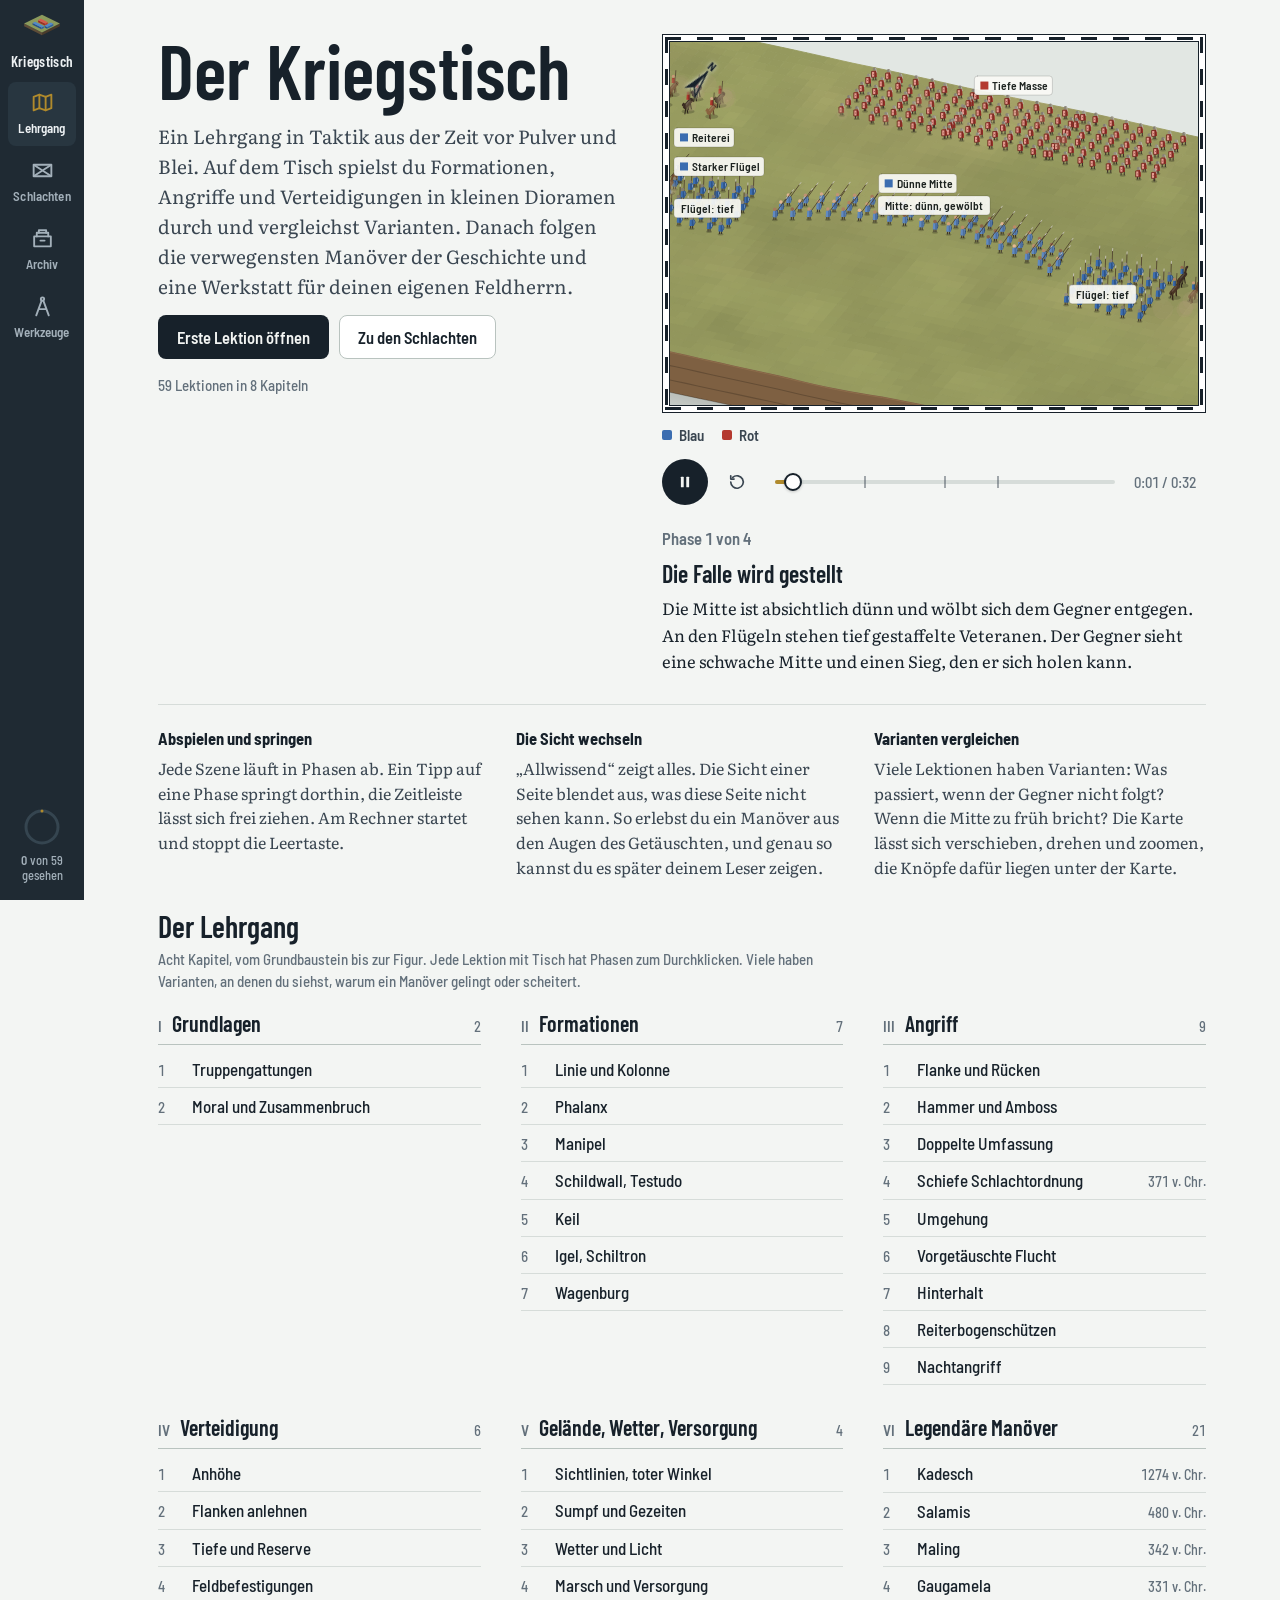
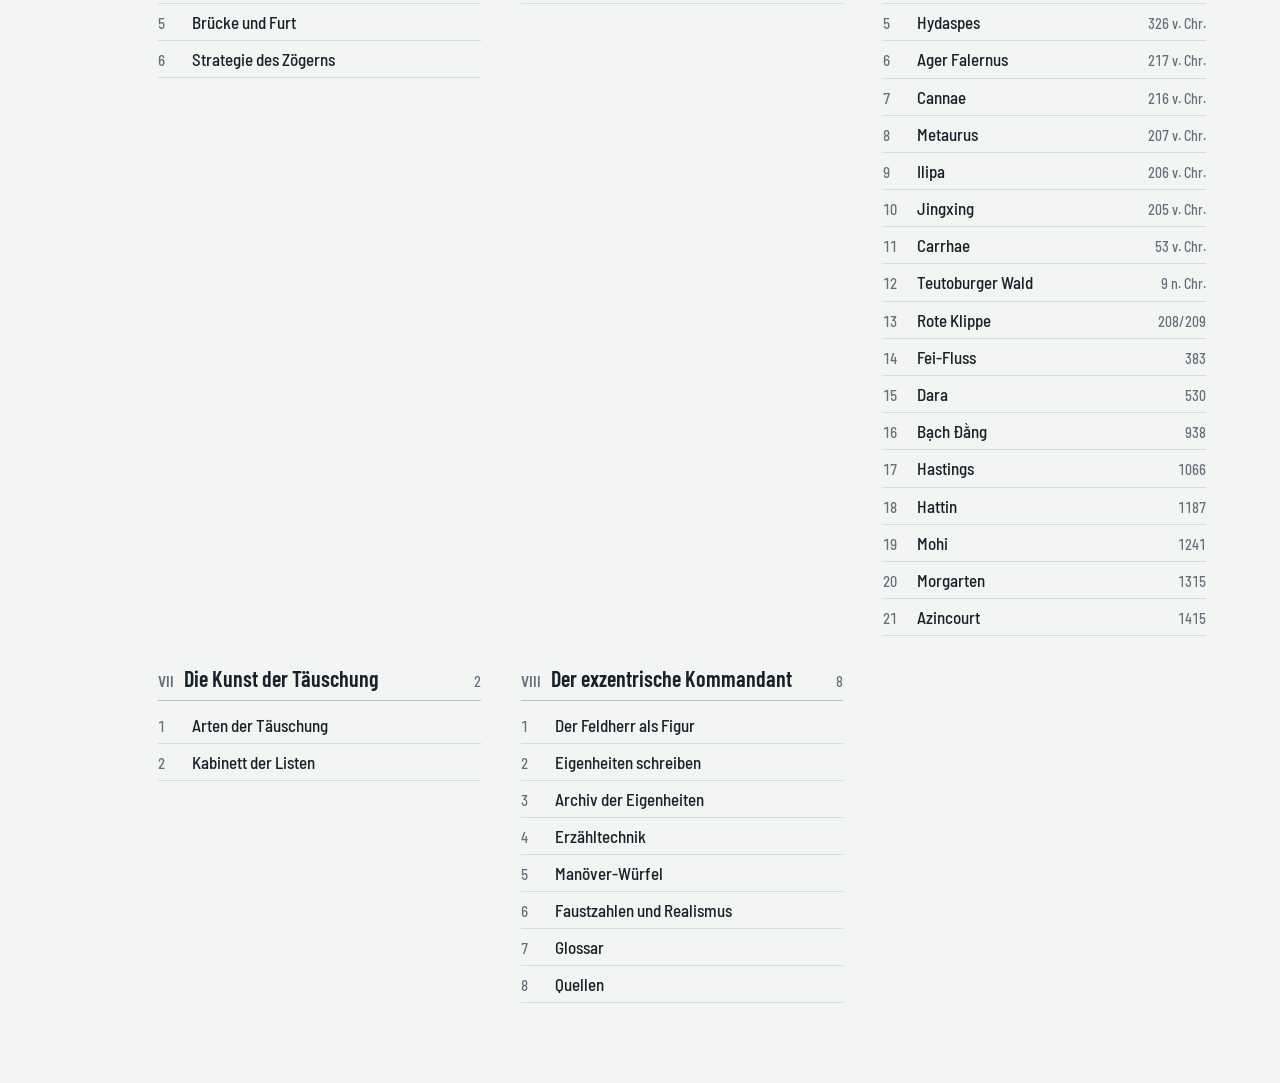
==== index.html @ af28edec "Web-App Der Kriegstisch hinzufügen Offline-fähige Web-App mit Manifest, Service Worker, lokalen Schr" ====
<!doctype html>
<html lang="de" data-shell="app">
<head>
<meta charset="utf-8">
<meta name="viewport" content="width=device-width, initial-scale=1, viewport-fit=cover">
<title>Der Kriegstisch</title>
<meta name="theme-color" content="#1F2A33">
<meta name="apple-mobile-web-app-capable" content="yes">
<meta name="mobile-web-app-capable" content="yes">
<meta name="apple-mobile-web-app-status-bar-style" content="black-translucent">
<meta name="apple-mobile-web-app-title" content="Kriegstisch">
<meta name="application-name" content="Kriegstisch">
<meta name="format-detection" content="telephone=no">
<link rel="apple-touch-icon" href="icons/apple-touch-icon.png">
<link rel="apple-touch-icon" sizes="180x180" href="icons/icon-180.png">
<link rel="apple-touch-icon" sizes="167x167" href="icons/icon-167.png">
<link rel="apple-touch-icon" sizes="152x152" href="icons/icon-152.png">
<link rel="apple-touch-icon" sizes="120x120" href="icons/icon-120.png">
<link rel="icon" type="image/png" sizes="32x32" href="icons/icon-32.png">
<link rel="icon" type="image/png" sizes="192x192" href="icons/icon-192.png">
<link rel="manifest" href="manifest.webmanifest">
<link rel="stylesheet" href="fonts/fonts.css">
<meta name="description" content="Interaktiver Taktik-Lehrgang für Autorinnen und Autoren: Formationen, Angriffe, Verteidigung, Gelände und legendäre Manöver vor dem Schießpulver als isometrische Animationen, dazu ein Archiv der Eigenheiten großer Köpfe.">
<style>
/* Der Kriegstisch
   Konzept: ein dunkler Rahmen wie die Einfassung eines Kartentischs, darin eine ruhige, helle Lesefläche.
   Laut ist nur der Tisch selbst: die Karte mit Kartenrahmen und Nordpfeil. Alles andere bleibt leise. */
:root {
  --frame: #1f2a33; --frame-2: #283640; --frame-ink: #eef2f4; --frame-muted: #a3b0ba; --frame-line: #354550;
  --bg: #f3f5f3; --bg-2: #eaeeeb; --raise: #ffffff; --sunk: #e4e9e6;
  --ink: #17212a; --ink-2: #3a4651; --muted: #63707b; --line: #d6dcd9; --line-2: #b9c3bf;
  --accent: #86661c; --accent-fill: #b08a2c; --focus: #2f6fb3;
  --blue: #2f62a8; --red: #b23a31; --gold: #a07c1c; --green: #3f7d47;
  --table: #e2e7e3; --table-2: #d3dad5; --pill: rgba(255, 255, 255, 0.95); --pill-line: rgba(23, 33, 42, 0.2); --is-dark: 0;
  --shadow: 0 1px 2px rgba(23, 33, 42, 0.06), 0 10px 28px rgba(23, 33, 42, 0.1);
  --f-head: "Barlow Condensed", "Arial Narrow", "Roboto Condensed", sans-serif;
  --f-text: "Literata", "Iowan Old Style", "Palatino", Georgia, serif;
  --f-ui: "Barlow Semi Condensed", "Arial Narrow", system-ui, sans-serif;
  --rail: 84px; --index: 300px; --bar: 52px; --tab: 58px; --gutter: 20px; --r-s: 5px; --r-m: 8px;
  color-scheme: light;
}
@media (prefers-color-scheme: dark) { :root:not([data-theme="light"]) {
  --frame: #0f161b; --frame-2: #1a242c; --frame-ink: #e6ebee; --frame-muted: #8d9aa5; --frame-line: #26333c;
  --bg: #151d23; --bg-2: #121a1f; --raise: #1c262d; --sunk: #10171c;
  --ink: #e4e9ec; --ink-2: #c1cad0; --muted: #8f9ba5; --line: #2a353e; --line-2: #3b4852;
  --accent: #d6b562; --accent-fill: #c9a54e; --focus: #86b6ec;
  --blue: #74a2e0; --red: #e4716a; --gold: #d8b450; --green: #7cba7c;
  --table: #0f151a; --table-2: #161e24; --pill: rgba(22, 30, 36, 0.94); --pill-line: rgba(228, 233, 236, 0.2); --is-dark: 1;
  --shadow: 0 1px 2px rgba(0, 0, 0, 0.4), 0 12px 30px rgba(0, 0, 0, 0.4); color-scheme: dark;
} }
:root[data-theme="dark"] {
  --frame: #0f161b; --frame-2: #1a242c; --frame-ink: #e6ebee; --frame-muted: #8d9aa5; --frame-line: #26333c;
  --bg: #151d23; --bg-2: #121a1f; --raise: #1c262d; --sunk: #10171c;
  --ink: #e4e9ec; --ink-2: #c1cad0; --muted: #8f9ba5; --line: #2a353e; --line-2: #3b4852;
  --accent: #d6b562; --accent-fill: #c9a54e; --focus: #86b6ec;
  --blue: #74a2e0; --red: #e4716a; --gold: #d8b450; --green: #7cba7c;
  --table: #0f151a; --table-2: #161e24; --pill: rgba(22, 30, 36, 0.94); --pill-line: rgba(228, 233, 236, 0.2); --is-dark: 1;
  --shadow: 0 1px 2px rgba(0, 0, 0, 0.4), 0 12px 30px rgba(0, 0, 0, 0.4); color-scheme: dark;
}

/* ---------- Grundlagen ---------- */
*, *::before, *::after { box-sizing: border-box; }
[hidden] { display: none !important; }
:root { padding-top: env(safe-area-inset-top, 0px); padding-bottom: env(safe-area-inset-bottom, 0px); -webkit-text-size-adjust: 100%; text-size-adjust: 100%; }
html, body { background: var(--bg); color: var(--ink); }
body { margin: 0; font-family: var(--f-text); font-size: 17px; line-height: 1.6; font-optical-sizing: auto; -webkit-font-smoothing: antialiased; text-rendering: optimizeLegibility; -webkit-tap-highlight-color: transparent; }
body::before { content: ""; position: fixed; inset: 0 0 auto; height: env(safe-area-inset-top, 0px); z-index: 60; background: var(--frame); }
h1, h2, h3, h4 { margin: 0; text-wrap: balance; font-weight: 600; }
p, ul, ol, dl, dd, figure { margin: 0; }
a { color: inherit; text-decoration-line: underline; text-decoration-thickness: 1px; text-decoration-color: color-mix(in srgb, currentColor 45%, transparent); text-underline-offset: 3px; }
a:hover { text-decoration-color: currentColor; }
button, input, select { font: inherit; color: inherit; }
button { cursor: pointer; touch-action: manipulation; }
.rail, .bar, button, .seg, .phases, .viewbar, .transport { -webkit-user-select: none; user-select: none; -webkit-touch-callout: none; }
:focus-visible { outline: 2px solid var(--focus); outline-offset: 2px; }
svg { display: block; }
i { font-style: italic; }
b, strong { font-weight: 600; }
.ui { font-family: var(--f-ui); }
.tnum { font-variant-numeric: tabular-nums; }
.sr { position: absolute; width: 1px; height: 1px; overflow: hidden; clip: rect(0 0 0 0); white-space: nowrap; }
kbd { font-family: var(--f-ui); font-size: 13px; font-weight: 600; border: 1px solid var(--line-2); border-bottom-width: 2px; border-radius: 4px; padding: 0 5px; background: var(--raise); color: var(--ink-2); }

/* ---------- Rahmen: Leiste oben (Telefon), Navigation, Register ---------- */
.app { display: grid; grid-template-columns: minmax(0, 1fr); min-height: calc(100dvh - env(safe-area-inset-top, 0px) - env(safe-area-inset-bottom, 0px)); }
.bar { position: sticky; top: env(safe-area-inset-top, 0px); z-index: 40; height: var(--bar); display: flex; align-items: center; gap: 8px; background: var(--frame); color: var(--frame-ink); padding-left: max(8px, env(safe-area-inset-left, 0px)); padding-right: max(12px, env(safe-area-inset-right, 0px)); }
.bar .back { display: inline-flex; align-items: center; gap: 2px; height: 40px; padding: 0 10px 0 4px; border: 0; border-radius: var(--r-m); background: transparent; color: var(--frame-ink); font-family: var(--f-ui); font-size: 16px; font-weight: 600; text-decoration: none; white-space: nowrap; }
.bar .back svg { width: 22px; height: 22px; }
.bar .back:hover { background: var(--frame-2); }
.bar .mark { display: inline-flex; align-items: center; gap: 9px; padding-left: 6px; text-decoration: none; color: var(--frame-ink); }
.bar .mark svg { width: 26px; height: 26px; }
.bar .mark b { font-family: var(--f-head); font-size: 21px; font-weight: 600; letter-spacing: 0.01em; }
.bar .title { flex: 1; min-width: 0; font-family: var(--f-ui); font-size: 16px; font-weight: 600; color: var(--frame-muted); text-align: right; white-space: nowrap; overflow: hidden; text-overflow: ellipsis; }

.rail { position: fixed; z-index: 45; left: 0; right: 0; bottom: 0; display: grid; grid-template-columns: repeat(4, minmax(0, 1fr)); background: var(--frame); color: var(--frame-muted); padding-bottom: env(safe-area-inset-bottom, 0px); padding-left: env(safe-area-inset-left, 0px); padding-right: env(safe-area-inset-right, 0px); border-top: 1px solid var(--frame-line); }
.rail .mark, .rail .prog { display: none; }
.rail nav { display: contents; }
.rail a { display: grid; justify-items: center; align-content: center; gap: 3px; height: var(--tab); color: var(--frame-muted); text-decoration: none; font-family: var(--f-ui); font-size: 12.5px; font-weight: 600; letter-spacing: 0.01em; }
.rail a svg { width: 25px; height: 25px; }
.rail a[aria-current="page"] { color: var(--frame-ink); }
.rail a[aria-current="page"] svg { color: var(--accent-fill); }
.rail a:hover { color: var(--frame-ink); }

.index { display: none; }
.main { min-width: 0; container-type: inline-size; container-name: main; padding-bottom: calc(var(--tab) + 40px); }
.page { max-width: 1120px; margin: 0 auto; padding-block: 22px 28px; padding-left: max(var(--gutter), env(safe-area-inset-left, 0px)); padding-right: max(var(--gutter), env(safe-area-inset-right, 0px)); display: grid; grid-template-columns: minmax(0, 1fr); gap: 30px; }
@media (max-width: 420px) { :root { --gutter: 16px; } }

@media (min-width: 768px) {
  .app { grid-template-columns: var(--rail) minmax(0, 1fr); }
  .bar { display: none; }
  .rail { position: sticky; top: env(safe-area-inset-top, 0px); bottom: auto; right: auto; height: calc(100dvh - env(safe-area-inset-top, 0px) - env(safe-area-inset-bottom, 0px)); display: flex; flex-direction: column; align-items: stretch; gap: 4px; padding: 14px 8px 16px max(8px, env(safe-area-inset-left, 0px)); border-top: 0; }
  .rail nav { display: grid; gap: 4px; }
  .rail .mark { display: grid; justify-items: center; gap: 6px; padding: 4px 0 18px; color: var(--frame-ink); text-decoration: none; }
  .rail .mark svg { width: 38px; height: 38px; }
  .rail .mark span { font-family: var(--f-head); font-size: 15px; font-weight: 600; letter-spacing: 0.02em; }
  .rail a { height: 64px; border-radius: var(--r-m); font-size: 13px; }
  .rail a[aria-current="page"] { background: var(--frame-2); }
  .rail .prog { display: grid; justify-items: center; gap: 6px; margin-top: auto; font-family: var(--f-ui); font-size: 12.5px; color: var(--frame-muted); text-align: center; line-height: 1.25; }
  .rail .prog .ring { width: 40px; height: 40px; }
  .main { padding-bottom: 40px; }
  .page { padding-block: 34px 40px; --gutter: 36px; }
}
@media (min-width: 1200px) {
  .app.split { grid-template-columns: var(--rail) var(--index) minmax(0, 1fr); }
  .app.split .index { display: block; position: sticky; top: env(safe-area-inset-top, 0px); height: calc(100dvh - env(safe-area-inset-top, 0px) - env(safe-area-inset-bottom, 0px)); overflow-y: auto; overscroll-behavior: contain; background: var(--bg-2); border-right: 1px solid var(--line); padding: 22px 14px 40px; font-family: var(--f-ui); }
}
.index .ix-title { font-family: var(--f-head); font-size: 22px; font-weight: 600; padding: 0 8px 10px; }
.index .ix-ch { font-size: 14px; font-weight: 600; color: var(--muted); padding: 16px 8px 6px; display: flex; gap: 8px; }
.index .ix-ch:first-of-type { padding-top: 4px; }
.index ol { list-style: none; margin: 0; padding: 0; display: grid; gap: 1px; }
.index a { display: grid; grid-template-columns: 30px minmax(0, 1fr) 12px; align-items: baseline; gap: 4px; padding: 6px 8px; border-radius: var(--r-s); color: var(--ink-2); text-decoration: none; font-size: 16px; line-height: 1.25; }
.index a .n { font-size: 13.5px; color: var(--muted); font-variant-numeric: tabular-nums; }
.index a small { display: block; font-size: 13px; color: var(--muted); margin-top: 1px; }
.index a:hover { background: var(--sunk); }
.index a[aria-current="page"] { background: var(--raise); color: var(--ink); box-shadow: inset 0 0 0 1px var(--line); }
.index a .seen { width: 7px; height: 7px; border-radius: 50%; align-self: center; }
.index a.done .seen { background: var(--accent-fill); }

/* ---------- Schrift ---------- */
.h1 { font-family: var(--f-head); font-weight: 600; font-size: clamp(34px, 5.2cqi, 50px); line-height: 1.04; letter-spacing: 0.002em; }
.h2 { font-family: var(--f-head); font-weight: 600; font-size: clamp(25px, 3.4cqi, 30px); line-height: 1.12; }
.h3 { font-family: var(--f-head); font-weight: 600; font-size: 21px; line-height: 1.2; }
.lead { font-size: 19px; line-height: 1.58; color: var(--ink-2); max-width: 64ch; }
@container main (max-width: 600px) { .lead { font-size: 18px; } .prose, .caption > p { font-size: 16.5px; } .trick p { font-size: 18px; } .trick { padding-left: 16px; } }
.note { font-family: var(--f-ui); font-size: 15px; color: var(--muted); line-height: 1.45; }
.prose { display: grid; gap: 26px; min-width: 0; max-width: 68ch; overflow-wrap: break-word; }
.prose section { display: grid; gap: 12px; }
.prose h2 { font-family: var(--f-head); font-weight: 600; font-size: 26px; line-height: 1.15; }
.prose h3 { font-family: var(--f-head); font-weight: 600; font-size: 20px; line-height: 1.2; }
.prose ul, .prose ol { padding-left: 1.25em; display: grid; gap: 7px; }
.prose li::marker { color: var(--muted); }
.prose blockquote { margin: 0; padding: 2px 0 2px 18px; border-left: 2px solid var(--line-2); font-style: italic; color: var(--ink-2); }
.prose blockquote cite { display: block; font-style: normal; font-family: var(--f-ui); font-size: 14.5px; color: var(--muted); margin-top: 4px; }

/* ---------- Bedienelemente ---------- */
.btn { display: inline-flex; align-items: center; justify-content: center; gap: 8px; min-height: 44px; padding: 0 18px; border-radius: var(--r-m); border: 1px solid transparent; font-family: var(--f-ui); font-size: 16.5px; font-weight: 600; text-decoration: none; line-height: 1.1; }
.btn svg { width: 18px; height: 18px; }
.btn.primary { background: var(--ink); color: var(--bg); }
.btn.primary:hover { background: color-mix(in srgb, var(--ink) 86%, var(--bg)); }
.btn.secondary { background: var(--raise); color: var(--ink); border-color: var(--line-2); }
.btn.secondary:hover { border-color: var(--muted); }
.ibtn { width: 38px; height: 38px; display: inline-grid; place-items: center; padding: 0; border-radius: var(--r-s); border: 1px solid transparent; background: transparent; color: var(--ink-2); }
.ibtn svg { width: 20px; height: 20px; }
.ibtn:hover { background: var(--sunk); color: var(--ink); }
.ibtn[aria-pressed="true"] { background: var(--sunk); color: var(--ink); border-color: var(--line-2); }
.seg { display: inline-flex; align-items: stretch; padding: 3px; gap: 2px; border-radius: var(--r-m); background: var(--sunk); max-width: 100%; min-width: 0; overflow-x: auto; scrollbar-width: none; }
.seg::-webkit-scrollbar { display: none; }
.seg button { display: inline-flex; align-items: center; gap: 7px; min-height: 34px; padding: 0 12px; border: 0; border-radius: var(--r-s); background: transparent; color: var(--ink-2); font-family: var(--f-ui); font-size: 15px; font-weight: 600; white-space: nowrap; }
.seg button:hover { color: var(--ink); }
.seg button[aria-pressed="true"] { background: var(--raise); color: var(--ink); box-shadow: 0 0 0 1px var(--line), 0 1px 2px rgba(0, 0, 0, 0.08); }
.sw { width: 10px; height: 10px; border-radius: 2px; background: var(--c, var(--muted)); display: inline-block; flex: none; }
.field { display: grid; gap: 5px; font-family: var(--f-ui); font-size: 14px; font-weight: 600; color: var(--muted); }
.field select, .search { appearance: none; -webkit-appearance: none; min-height: 42px; border: 1px solid var(--line-2); border-radius: var(--r-m); background: var(--raise); color: var(--ink); font-family: var(--f-ui); font-size: 16px; font-weight: 500; padding: 0 12px; width: 100%; }
.field select { padding-right: 34px; background-image: linear-gradient(45deg, transparent 50%, var(--muted) 50%), linear-gradient(135deg, var(--muted) 50%, transparent 50%); background-position: calc(100% - 17px) 52%, calc(100% - 12px) 52%; background-size: 5px 5px, 5px 5px; background-repeat: no-repeat; }
.search { padding-left: 38px; background-image: url("data:image/svg+xml,%3Csvg xmlns='http://www.w3.org/2000/svg' viewBox='0 0 24 24' fill='none' stroke='%2363707b' stroke-width='2' stroke-linecap='round'%3E%3Ccircle cx='11' cy='11' r='6.5'/%3E%3Cpath d='M16 16l4.5 4.5'/%3E%3C/svg%3E"); background-repeat: no-repeat; background-position: 11px 50%; background-size: 18px 18px; }
@media (pointer: coarse) { .ibtn { width: 44px; height: 44px; } .seg button { min-height: 38px; } }

/* ---------- Lektionskopf ---------- */
.l-head { display: grid; gap: 12px; max-width: 900px; }
.crumb { display: flex; flex-wrap: wrap; gap: 4px 14px; font-family: var(--f-ui); font-size: 15.5px; font-weight: 600; color: var(--muted); }
.crumb a { color: var(--ink-2); text-decoration: none; }
.crumb a:hover { color: var(--ink); text-decoration: underline; }
.crumb .pos { font-weight: 500; font-variant-numeric: tabular-nums; }
.when { display: flex; flex-wrap: wrap; gap: 2px 16px; font-family: var(--f-ui); font-size: 17px; font-weight: 500; color: var(--ink-2); margin-top: -2px; }
.when .yr { font-weight: 700; color: var(--ink); font-variant-numeric: tabular-nums; }
.l-head .lead { margin-top: 4px; }

/* ---------- Der Tisch ---------- */
.tbl { display: grid; grid-template-columns: minmax(0, 1fr); gap: 0; min-width: 0; }
.tbl-head { display: flex; flex-wrap: wrap; gap: 10px 18px; align-items: center; justify-content: space-between; padding-bottom: 12px; }
.tbl-head .grp { display: flex; align-items: center; gap: 10px; min-width: 0; max-width: 100%; }
.tbl-head .lbl { font-family: var(--f-ui); font-size: 15px; font-weight: 600; color: var(--muted); white-space: nowrap; }
.vdesc { font-size: 16px; line-height: 1.55; color: var(--ink-2); padding: 0 0 12px; max-width: 72ch; }
.vdesc b { font-family: var(--f-ui); font-weight: 700; color: var(--ink); margin-right: 8px; }
/* Kartenrahmen: Doppellinie mit Teilung wie am Rand einer topografischen Karte */
.tbl-map { position: relative; padding: 7px; background: var(--raise); border: 1px solid var(--ink); }
.tbl-map::before { content: ""; position: absolute; inset: 2px; pointer-events: none; --tick: repeating-linear-gradient(90deg, var(--ink) 0 16px, transparent 16px 32px); --tickv: repeating-linear-gradient(180deg, var(--ink) 0 16px, transparent 16px 32px); background: var(--tick) top / 100% 3px no-repeat, var(--tick) bottom / 100% 3px no-repeat, var(--tickv) left / 3px 100% no-repeat, var(--tickv) right / 3px 100% no-repeat; }
.tbl-map::after { content: ""; position: absolute; inset: 6px; border: 1px solid var(--ink); pointer-events: none; }
.stage { position: relative; width: 100%; aspect-ratio: 16 / 9.5; max-height: 72vh; background: var(--table); touch-action: pan-y; user-select: none; -webkit-user-select: none; overflow: hidden; }
.stage .tt-canvas { position: absolute; inset: 0; width: 100%; height: 100%; display: block; cursor: grab; }
.stage .tt-canvas:active { cursor: grabbing; }
.north { position: absolute; z-index: 3; left: 10px; top: 10px; width: 44px; height: 52px; display: grid; place-items: center; padding: 0; border: 0; background: transparent; color: var(--ink); }
.north svg { width: 30px; height: 44px; transition: transform 0.08s linear; filter: drop-shadow(0 0 2px var(--table)); }
.stage .focus-x { position: absolute; z-index: 4; right: 10px; top: 10px; display: none; }
.povbadge { position: absolute; z-index: 3; left: 50%; top: 12px; transform: translateX(-50%); font-family: var(--f-ui); font-weight: 600; font-size: 14px; background: var(--ink); color: var(--bg); border-radius: var(--r-s); padding: 4px 10px; white-space: nowrap; }
.hint { position: absolute; z-index: 5; left: 50%; bottom: 12px; transform: translateX(-50%); background: var(--ink); color: var(--bg); font-family: var(--f-ui); font-size: 14.5px; padding: 6px 12px; border-radius: var(--r-s); opacity: 0; transition: opacity 0.25s; pointer-events: none; white-space: nowrap; }
.hint.on { opacity: 0.94; }
.tt-tip { position: absolute; z-index: 4; pointer-events: none; max-width: 260px; background: var(--raise); border: 1px solid var(--line-2); color: var(--ink); border-radius: var(--r-s); padding: 8px 10px; font-family: var(--f-ui); font-size: 14.5px; line-height: 1.3; display: grid; gap: 2px; box-shadow: var(--shadow); }
.tt-tip strong { font-size: 15.5px; }
.tt-tip span { color: var(--muted); }
.tt-tip em { font-style: normal; color: var(--ink-2); }
.tt-tip .tt-tip-str { color: var(--ink-2); font-variant-numeric: tabular-nums; }
.tbl-legend { display: flex; flex-wrap: wrap; gap: 4px 18px; padding: 10px 0 0; font-family: var(--f-ui); font-size: 15px; font-weight: 600; color: var(--ink-2); }
.tbl-legend span { display: inline-flex; align-items: center; gap: 7px; }
.transport { display: grid; grid-template-columns: auto auto minmax(0, 1fr) auto auto; gap: 10px; align-items: center; padding: 12px 0 4px; }
.play { width: 46px; height: 46px; border-radius: 50%; border: 0; background: var(--ink); color: var(--bg); display: grid; place-items: center; }
.play svg { width: 18px; height: 18px; }
.play:hover { background: color-mix(in srgb, var(--ink) 86%, var(--bg)); }
.scrub { position: relative; height: 40px; display: grid; align-items: center; min-width: 0; }
.scrub input { width: 100%; margin: 0; appearance: none; -webkit-appearance: none; background: transparent; height: 40px; position: relative; z-index: 2; }
.scrub input::-webkit-slider-runnable-track { height: 4px; background: transparent; }
.scrub input::-moz-range-track { height: 4px; background: transparent; }
.scrub input::-webkit-slider-thumb { -webkit-appearance: none; width: 18px; height: 18px; border-radius: 50%; background: var(--raise); border: 2px solid var(--ink); margin-top: -7px; box-shadow: 0 1px 3px rgba(0, 0, 0, 0.2); }
.scrub input::-moz-range-thumb { width: 14px; height: 14px; border-radius: 50%; background: var(--raise); border: 2px solid var(--ink); }
.scrub .track { position: absolute; left: 9px; right: 9px; top: 50%; height: 4px; margin-top: -2px; border-radius: 2px; background: var(--line); z-index: 1; }
.scrub .fill { position: absolute; left: 0; top: 0; bottom: 0; background: var(--accent-fill); width: 0; border-radius: 2px; }
.scrub .tick { position: absolute; top: -4px; width: 2px; height: 12px; margin-left: -1px; background: var(--ink-2); opacity: 0.45; z-index: 1; }
.time { font-family: var(--f-ui); font-size: 15px; color: var(--muted); font-variant-numeric: tabular-nums; white-space: nowrap; }
.speed { min-width: 46px; height: 32px; padding: 0 8px; border: 1px solid var(--line-2); border-radius: var(--r-s); background: var(--raise); font-family: var(--f-ui); font-size: 14.5px; font-weight: 600; color: var(--ink-2); font-variant-numeric: tabular-nums; }
.viewbar { display: flex; flex-wrap: wrap; align-items: center; gap: 2px; padding: 2px 0 0; border-bottom: 1px solid var(--line); padding-bottom: 10px; }
.viewbar .sep { width: 1px; height: 22px; background: var(--line); margin: 0 6px; }
.viewbar .grow { flex: 1; }
.viewbar .tgl { display: inline-flex; align-items: center; gap: 7px; height: 38px; padding: 0 10px; border-radius: var(--r-s); border: 1px solid transparent; background: transparent; color: var(--muted); font-family: var(--f-ui); font-size: 15px; font-weight: 600; }
.viewbar .tgl svg { width: 19px; height: 19px; }
.viewbar .tgl:hover { background: var(--sunk); color: var(--ink); }
.viewbar .tgl[aria-pressed="true"] { color: var(--ink); background: var(--sunk); border-color: var(--line); }
@media (pointer: coarse) { .viewbar .tgl { height: 44px; } }
.focus-x { background: var(--raise); border-color: var(--line-2); color: var(--ink); }
.phase-panel { display: grid; gap: 14px; padding-top: 16px; }
.phases { list-style: none; margin: 0; padding: 0 0 2px; display: flex; gap: 6px; overflow-x: auto; scrollbar-width: none; scroll-snap-type: x proximity; }
.phases::-webkit-scrollbar { display: none; }
.phases li { flex: none; scroll-snap-align: start; }
.phases button { display: inline-flex; align-items: baseline; gap: 8px; min-height: 38px; padding: 7px 12px; border: 1px solid var(--line); border-radius: var(--r-s); background: var(--raise); color: var(--ink-2); font-family: var(--f-ui); font-size: 15.5px; font-weight: 600; text-align: left; white-space: nowrap; }
.phases button .n { font-size: 14px; color: var(--muted); font-variant-numeric: tabular-nums; }
.phases button:hover { border-color: var(--line-2); color: var(--ink); }
.phases button[aria-current="step"] { border-color: var(--ink); background: var(--ink); color: var(--bg); }
.phases button[aria-current="step"] .n { color: color-mix(in srgb, var(--bg) 70%, var(--ink)); }
.caption { display: grid; gap: 8px; min-height: 120px; align-content: start; }
.caption .ph-num { font-family: var(--f-ui); font-size: 15px; font-weight: 600; color: var(--muted); font-variant-numeric: tabular-nums; }
.caption h3 { font-family: var(--f-head); font-weight: 600; font-size: 24px; line-height: 1.15; }
.caption > p { font-size: 18px; line-height: 1.6; max-width: 68ch; }
.caption .pov { display: grid; gap: 4px; padding: 10px 14px; border-radius: var(--r-m); background: var(--sunk); max-width: 68ch; }
.caption .pov .pov-h { font-family: var(--f-ui); font-size: 15px; font-weight: 700; color: var(--ink); display: flex; align-items: center; gap: 8px; }
.caption .pov p { font-size: 17px; line-height: 1.55; font-style: italic; color: var(--ink-2); }
.caption .tip { font-family: var(--f-ui); font-size: 15.5px; color: var(--muted); max-width: 68ch; }
.tbl-keys { font-family: var(--f-ui); font-size: 14.5px; color: var(--muted); line-height: 1.5; padding-top: 12px; }
@container main (min-width: 900px) {
  .phase-panel { grid-template-columns: 270px minmax(0, 1fr); gap: 28px; align-items: start; }
  .phases { flex-direction: column; overflow: visible; gap: 2px; }
  .phases button { width: 100%; white-space: normal; border-color: transparent; background: transparent; padding: 7px 10px; }
  .phases button:hover { background: var(--sunk); border-color: transparent; }
  .phases button[aria-current="step"] { background: var(--ink); color: var(--bg); }
  .phases button[aria-current="step"]:hover { background: var(--ink); }
}
/* Telefon: Karte randlos, quadratisch */
@container main (max-width: 640px) {
  .tbl-map { margin-inline: calc(-1 * var(--gutter)); padding: 0; border-left: 0; border-right: 0; }
  .tbl-map::before { inset: 0; background: var(--tick) top / 100% 3px no-repeat, var(--tick) bottom / 100% 3px no-repeat; }
  .tbl-map::after { display: none; }
  .stage { aspect-ratio: 1 / 1.02; max-height: 74vh; }
  .transport { grid-template-columns: auto minmax(0, 1fr) auto auto; gap: 8px; }
  .transport .restart { display: none; }
  .viewbar .tgl .lab { display: none; }
  .viewbar .sep, .viewbar [data-cam="home"] { display: none; }
  .viewbar { justify-content: space-between; }
  .viewbar .grow { display: none; }
  .caption > p { font-size: 17px; }
  .caption h3 { font-size: 22px; }
}
/* Fokus: der Tisch füllt den Bildschirm */
.tbl.is-focus { position: fixed; inset: 0; z-index: 80; background: var(--bg); display: grid; grid-template-rows: minmax(0, 1fr) auto auto; padding: env(safe-area-inset-top, 0px) max(10px, env(safe-area-inset-right, 0px)) max(8px, env(safe-area-inset-bottom, 0px)) max(10px, env(safe-area-inset-left, 0px)); gap: 0; }
.tbl.is-focus .tbl-head, .tbl.is-focus .vdesc, .tbl.is-focus .tbl-legend, .tbl.is-focus .tbl-keys, .tbl.is-focus .caption { display: none; }
.tbl.is-focus .tbl-map { margin: 8px 0 0; padding: 0; border: 0; min-height: 0; }
.tbl.is-focus .tbl-map::before, .tbl.is-focus .tbl-map::after { display: none; }
.tbl.is-focus .stage { aspect-ratio: auto; height: 100%; max-height: none; }
.tbl.is-focus .stage .focus-x { display: grid; }
.tbl.is-focus .viewbar { border-bottom: 0; padding-bottom: 0; }
.tbl.is-focus .phase-panel { padding-top: 4px; grid-template-columns: minmax(0, 1fr); }
.tbl.is-focus .phases { flex-direction: row; overflow-x: auto; }
.tbl.is-focus .phases button { width: auto; white-space: nowrap; }
body.has-focus { overflow: hidden; }
@media (max-height: 520px) { .tbl.is-focus .viewbar { display: none; } .tbl.is-focus .transport { padding-top: 6px; } }

/* ---------- Trick, Gegensatz, Lesetext, Seitenspalte ---------- */
.trick { display: grid; gap: 6px; max-width: 76ch; padding: 18px 0 18px 20px; border-left: 3px solid var(--ink); }
.trick .t-h { font-family: var(--f-ui); font-size: 15.5px; font-weight: 700; font-style: normal; color: var(--ink); }
.trick p { font-size: 20px; line-height: 1.55; font-style: italic; color: var(--ink); }
.duo { display: grid; grid-template-columns: minmax(0, 1fr); gap: 0; border-top: 1px solid var(--line); border-bottom: 1px solid var(--line); }
.duo > div { display: grid; gap: 6px; align-content: start; padding: 14px 0; }
.duo > div + div { border-top: 1px solid var(--line); }
.duo h3 { font-family: var(--f-ui); font-size: 15.5px; font-weight: 700; }
.duo .saw h3 { color: var(--muted); }
.duo p { font-size: 17px; line-height: 1.55; }
@container main (min-width: 700px) { .duo { grid-template-columns: 1fr 1fr; } .duo > div { padding: 14px 22px 16px 0; } .duo > div + div { border-top: 0; border-left: 1px solid var(--line); padding-left: 22px; } }
.l-body { display: grid; grid-template-columns: minmax(0, 1fr); gap: 40px; align-items: start; }
@container main (min-width: 1000px) { .l-body { grid-template-columns: minmax(0, 1fr) 300px; gap: 48px; } .aside { position: sticky; top: calc(env(safe-area-inset-top, 0px) + 24px); } }
.aside { display: grid; gap: 26px; min-width: 0; align-content: start; }
.info { display: grid; gap: 8px; }
.info h3 { font-family: var(--f-ui); font-size: 16px; font-weight: 700; color: var(--ink); display: flex; align-items: center; gap: 8px; }
.info ul { padding-left: 1.1em; display: grid; gap: 6px; font-size: 15.5px; line-height: 1.5; }
.info li::marker { color: var(--muted); }
.info p { font-size: 15.5px; line-height: 1.5; color: var(--ink-2); }
.facts { display: grid; grid-template-columns: auto minmax(0, 1fr); gap: 7px 14px; font-size: 15.5px; line-height: 1.45; border-top: 1px solid var(--line); padding-top: 10px; }
.facts dt { font-family: var(--f-ui); font-size: 14.5px; font-weight: 600; color: var(--muted); padding-top: 1px; }
.info .src { font-size: 14.5px; }
.info .src li { overflow-wrap: anywhere; }
.reli { font-size: 15px; color: var(--ink-2); }
.novel { display: grid; gap: 8px; padding: 16px 18px; border-radius: var(--r-m); background: var(--sunk); }
.novel .n-h { font-family: var(--f-ui); font-size: 16px; font-weight: 700; }
.pager { display: grid; grid-template-columns: minmax(0, 1fr) minmax(0, 1fr); gap: 12px; border-top: 1px solid var(--line); padding-top: 20px; }
.pager a { display: grid; gap: 3px; text-decoration: none; color: var(--ink); padding: 12px 14px; border-radius: var(--r-m); border: 1px solid var(--line); background: var(--raise); min-width: 0; }
.pager a:hover { border-color: var(--line-2); }
.pager .dir { display: inline-flex; align-items: center; gap: 4px; font-family: var(--f-ui); font-size: 14.5px; font-weight: 600; color: var(--muted); }
.pager .dir svg { width: 16px; height: 16px; }
.pager .ttl { font-family: var(--f-head); font-weight: 600; font-size: 19px; line-height: 1.2; overflow-wrap: anywhere; }
.pager .next { text-align: right; justify-items: end; grid-column: 2; }

/* ---------- Übersichten ---------- */
.hub-head { display: grid; gap: 14px; max-width: 760px; }
.sect { display: grid; gap: 18px; }
.sect-h { display: grid; gap: 6px; max-width: 70ch; }
.display { font-family: var(--f-head); font-weight: 600; font-size: clamp(44px, 7.4cqi, 76px); line-height: 0.96; letter-spacing: 0.002em; }
.intro { display: grid; grid-template-columns: minmax(0, 1fr); gap: 28px; align-items: start; }
@container main (min-width: 900px) { .intro { grid-template-columns: minmax(0, 0.92fr) minmax(0, 1.08fr); gap: 40px; } }
.resume { display: grid; gap: 14px; align-content: start; }
.resume .row { display: flex; flex-wrap: wrap; gap: 10px; align-items: center; }
.progress { display: grid; gap: 6px; max-width: 420px; font-family: var(--f-ui); font-size: 15px; color: var(--muted); }
.progress .bar-o { height: 4px; border-radius: 2px; background: var(--line); overflow: hidden; }
.progress .bar-i { height: 100%; background: var(--accent-fill); }
.hero-tbl .stage { aspect-ratio: 16 / 11; }
.hero-tbl .caption { min-height: 0; }
.tbl-hero .phase-panel { grid-template-columns: minmax(0, 1fr); }
.hero-tbl .caption > p { font-size: 16.5px; }
.how { display: grid; grid-template-columns: minmax(0, 1fr); gap: 18px; border-top: 1px solid var(--line); padding-top: 20px; }
@container main (min-width: 760px) { .how { grid-template-columns: repeat(3, minmax(0, 1fr)); gap: 26px; } }
.how h3 { font-family: var(--f-ui); font-size: 16.5px; font-weight: 700; margin-bottom: 4px; }
.how p { font-size: 16px; line-height: 1.55; color: var(--ink-2); }
.course { display: grid; grid-template-columns: minmax(0, 1fr); gap: 30px 40px; }
@container main (min-width: 760px) { .course { grid-template-columns: repeat(2, minmax(0, 1fr)); } }
@container main (min-width: 1060px) { .course { grid-template-columns: repeat(3, minmax(0, 1fr)); } }
.course section { display: grid; gap: 6px; align-content: start; }
.course h3 { display: grid; grid-template-columns: auto minmax(0, 1fr) auto; gap: 10px; align-items: baseline; font-family: var(--f-head); font-weight: 600; font-size: 22px; line-height: 1.15; padding-bottom: 8px; border-bottom: 1px solid var(--line-2); }
.course h3 .num { font-family: var(--f-ui); font-size: 15px; font-weight: 600; color: var(--muted); }
.course h3 .cnt { font-family: var(--f-ui); font-size: 14px; font-weight: 500; color: var(--muted); font-variant-numeric: tabular-nums; }
.lessons { list-style: none; padding: 0; display: grid; }
.lessons a { display: grid; grid-template-columns: 26px minmax(0, 1fr) auto; gap: 8px; align-items: baseline; padding: 7px 0; border-bottom: 1px solid var(--line); color: var(--ink); text-decoration: none; font-family: var(--f-ui); font-size: 17px; font-weight: 500; line-height: 1.3; }
.lessons a .n { font-size: 14.5px; color: var(--muted); font-variant-numeric: tabular-nums; }
.lessons a small { font-size: 14px; color: var(--muted); white-space: nowrap; font-variant-numeric: tabular-nums; }
.lessons a:hover .t { text-decoration: underline; text-decoration-color: var(--line-2); text-underline-offset: 3px; }
.lessons a.done .n { color: var(--accent); }
.lessons a.done .n::after { content: ""; display: inline-block; width: 5px; height: 5px; border-radius: 50%; background: var(--accent-fill); margin-left: 3px; vertical-align: middle; }
/* Zeitleiste der Schlachten */
.timeline { display: grid; gap: 34px; max-width: 880px; }
.era { display: grid; gap: 4px; }
.era > h2 { font-family: var(--f-head); font-weight: 600; font-size: 24px; padding-bottom: 8px; border-bottom: 1px solid var(--line-2); }
.era ol { list-style: none; padding: 0; display: grid; }
.era a { display: grid; grid-template-columns: 84px minmax(0, 1fr); gap: 2px 18px; align-items: baseline; padding: 11px 0; border-bottom: 1px solid var(--line); color: var(--ink); text-decoration: none; }
.era a:hover .nm { text-decoration: underline; text-underline-offset: 3px; text-decoration-color: var(--line-2); }
.era .yr { font-family: var(--f-head); font-weight: 600; font-size: 24px; line-height: 1.1; font-variant-numeric: tabular-nums; text-align: right; }
.era .yr small { display: block; font-family: var(--f-ui); font-size: 13.5px; font-weight: 500; color: var(--muted); }
.era .bd { display: flex; flex-wrap: wrap; align-items: baseline; gap: 2px 12px; min-width: 0; }
.era .nm { font-family: var(--f-head); font-weight: 600; font-size: 22px; line-height: 1.15; }
.era .sub { font-family: var(--f-ui); font-size: 16.5px; font-weight: 500; color: var(--ink-2); }
.era .pl { flex-basis: 100%; font-family: var(--f-ui); font-size: 14.5px; color: var(--muted); }
.era a.done .yr { color: var(--accent); }
@container main (max-width: 520px) { .era a { grid-template-columns: 70px minmax(0, 1fr); gap: 4px 14px; } .era .yr { font-size: 20px; } }
/* Werkzeuge */
.tools { list-style: none; padding: 0; display: grid; grid-template-columns: minmax(0, 1fr); gap: 0; border-top: 1px solid var(--line-2); }
.tools a { display: grid; grid-template-columns: 44px minmax(0, 1fr) 20px; gap: 16px; align-items: center; padding: 18px 0; border-bottom: 1px solid var(--line); color: var(--ink); text-decoration: none; }
.tools a > svg:first-child { width: 34px; height: 34px; color: var(--ink-2); }
.tools a > svg:last-child { width: 18px; height: 18px; color: var(--muted); }
.tools b { display: block; font-family: var(--f-head); font-weight: 600; font-size: 23px; line-height: 1.15; }
.tools span { display: block; font-size: 16px; line-height: 1.5; color: var(--ink-2); margin-top: 2px; }
.tools a:hover b { text-decoration: underline; text-underline-offset: 3px; text-decoration-color: var(--line-2); }

/* ---------- Sonderseiten ---------- */
.tax { display: grid; gap: 0; border-top: 1px solid var(--line-2); }
.tax-row { display: grid; grid-template-columns: minmax(0, 1fr); gap: 6px; border-bottom: 1px solid var(--line); padding: 16px 0; }
@container main (min-width: 760px) { .tax-row { grid-template-columns: 220px minmax(0, 1fr); gap: 24px; } }
.tax-row h3 { font-family: var(--f-head); font-weight: 600; font-size: 22px; line-height: 1.15; }
.tax-row h3 small { display: block; font-family: var(--f-ui); font-size: 15px; font-weight: 500; color: var(--muted); margin-top: 4px; }
.tax-row p { font-size: 16.5px; }
.tax-row .ex { font-family: var(--f-ui); font-size: 15.5px; color: var(--muted); margin-top: 6px; line-height: 1.45; }
.cab { columns: 3 300px; column-gap: 36px; }
.cab article { break-inside: avoid; display: grid; gap: 7px; padding: 16px 0 18px; border-top: 1px solid var(--line-2); }
.cab .meta { font-family: var(--f-ui); font-size: 15px; font-weight: 500; color: var(--muted); }
.cab h3 { font-family: var(--f-head); font-weight: 600; font-size: 22px; line-height: 1.15; }
.cab p { font-size: 16px; line-height: 1.55; }
.cab .use { font-size: 15.5px; color: var(--ink-2); padding-left: 12px; border-left: 2px solid var(--line-2); }
.cab .rel { font-family: var(--f-ui); font-size: 14px; color: var(--muted); }
.arc { list-style: none; padding: 0; display: grid; grid-template-columns: minmax(0, 1fr); gap: 0; counter-reset: arc; }
.arc li { display: grid; grid-template-columns: 40px minmax(0, 1fr); gap: 4px 14px; padding: 16px 0; border-top: 1px solid var(--line); }
.arc li::before { counter-increment: arc; content: counter(arc); grid-row: span 4; font-family: var(--f-head); font-weight: 600; font-size: 30px; line-height: 1; color: var(--muted); font-variant-numeric: tabular-nums; }
.arc small { font-family: var(--f-ui); font-size: 15px; font-weight: 600; color: var(--muted); }
.arc b { font-family: var(--f-head); font-weight: 600; font-size: 22px; line-height: 1.15; }
.arc p { font-size: 16.5px; line-height: 1.55; }
.arc .reader { font-family: var(--f-ui); font-size: 15.5px; color: var(--ink-2); }
.workbench { display: grid; gap: 16px; padding: 18px; border-radius: var(--r-m); background: var(--sunk); }
.workbench .row { display: flex; gap: 12px; flex-wrap: wrap; align-items: center; }
.rolls { display: grid; grid-template-columns: repeat(auto-fill, minmax(230px, 1fr)); gap: 10px; }
.roll { display: grid; gap: 5px; align-content: start; padding: 12px 14px; border-radius: var(--r-m); border: 1px solid var(--line); background: var(--raise); text-align: left; color: var(--ink); }
.roll:hover { border-color: var(--line-2); }
.roll[aria-pressed="true"] { border-color: var(--ink); box-shadow: inset 0 0 0 1px var(--ink); }
.roll .k { display: flex; justify-content: space-between; gap: 8px; font-family: var(--f-ui); font-size: 14.5px; font-weight: 600; color: var(--muted); }
.roll .k .held { color: var(--ink); }
.roll b { font-family: var(--f-head); font-weight: 600; font-size: 21px; line-height: 1.15; }
.roll span { font-size: 15px; color: var(--ink-2); line-height: 1.45; }
.roll em { font-style: normal; font-family: var(--f-ui); font-size: 14px; color: var(--muted); }
.pitch { display: grid; gap: 8px; padding: 16px 18px; border-radius: var(--r-m); background: var(--raise); border: 1px solid var(--line); }
.pitch .p-h { font-family: var(--f-ui); font-size: 15.5px; font-weight: 700; }
.pitch p { font-size: 17.5px; line-height: 1.6; }
.tbl-wrap { overflow-x: auto; border-top: 1px solid var(--line-2); }
table.data { border-collapse: collapse; width: 100%; font-size: 15.5px; min-width: 560px; }
table.data th, table.data td { text-align: left; padding: 10px 12px 10px 0; border-bottom: 1px solid var(--line); vertical-align: top; }
table.data th { font-family: var(--f-ui); font-size: 15px; font-weight: 700; color: var(--ink-2); }
table.data td.num { font-family: var(--f-ui); font-size: 16px; font-weight: 600; font-variant-numeric: tabular-nums; white-space: nowrap; }
@container main (max-width: 640px) {
  .tbl-wrap { overflow: visible; }
  table.data { min-width: 0; }
  table.data thead { display: none; }
  table.data, table.data tbody, table.data tr, table.data td { display: block; }
  table.data tr { padding: 12px 0; border-bottom: 1px solid var(--line); }
  table.data td { border: 0; padding: 0; }
  table.data td:first-child { font-family: var(--f-ui); font-weight: 700; font-size: 16px; }
  table.data td.num { font-size: 19px; margin: 2px 0 4px; white-space: normal; }
  table.data td:last-child { font-size: 15.5px; color: var(--ink-2); }
}
.glossary { display: grid; grid-template-columns: minmax(0, 1fr); gap: 0 36px; }
@container main (min-width: 760px) { .glossary { grid-template-columns: repeat(2, minmax(0, 1fr)); } }
.glossary div { border-top: 1px solid var(--line); padding: 12px 0; }
.glossary dt { font-family: var(--f-head); font-weight: 600; font-size: 20px; }
.glossary dd { margin-top: 3px; font-size: 16px; color: var(--ink-2); line-height: 1.55; }

/* ---------- Archiv der Eigenheiten ---------- */
.qk { display: grid; gap: 22px; }
.qk-gen { display: grid; gap: 14px; }
.qk-gen .pitch p.qk-origin { font-family: var(--f-ui); font-size: 15px; color: var(--muted); }
.qk-gen .pitch p.qk-ask { font-style: italic; color: var(--ink-2); font-size: 17px; }
.qk-tools { display: grid; gap: 12px; }
.qk-filters { display: grid; grid-template-columns: repeat(2, minmax(0, 1fr)); gap: 10px 12px; }
@container main (min-width: 820px) { .qk-tools { grid-template-columns: minmax(0, 1.2fr) minmax(0, 3fr); align-items: end; } .qk-filters { grid-template-columns: repeat(4, minmax(0, 1fr)); } }
.qk-status { display: flex; flex-wrap: wrap; gap: 8px 16px; align-items: center; font-family: var(--f-ui); font-size: 15px; color: var(--muted); }
.qk-status button { border: 0; background: none; padding: 0; color: var(--ink-2); font-weight: 600; text-decoration: underline; text-underline-offset: 3px; text-decoration-color: var(--line-2); }
.qk-grid { columns: 3 300px; column-gap: 36px; }
.qk-card { break-inside: avoid; display: grid; gap: 7px; padding: 16px 0 20px; border-top: 1px solid var(--line-2); }
.qk-card .who { display: grid; gap: 2px; }
.qk-card h3 { font-family: var(--f-head); font-weight: 600; font-size: 22px; line-height: 1.12; }
.qk-card .meta { font-family: var(--f-ui); font-size: 15px; color: var(--muted); line-height: 1.35; }
.qk-card .meta .yr { color: var(--ink-2); font-weight: 600; font-variant-numeric: tabular-nums; }
.qk-card .tags { display: flex; flex-wrap: wrap; gap: 4px 14px; font-family: var(--f-ui); font-size: 14.5px; font-weight: 600; color: var(--ink-2); }
.qk-card .rel { display: inline-flex; align-items: center; gap: 6px; }
.qk-card .rel svg { width: 13px; height: 13px; }
.qk-card .rel-A { color: var(--green); }
.qk-card .rel-B { color: var(--ink-2); }
.qk-card .rel-C { color: var(--gold); }
.qk-card > p { font-size: 16px; line-height: 1.58; }
.qk-card .use { font-size: 15.5px; color: var(--ink-2); padding-left: 12px; border-left: 2px solid var(--line-2); }
.qk-card .use b { font-family: var(--f-ui); font-weight: 700; color: var(--ink); margin-right: 4px; }
.qk-card .src { font-family: var(--f-ui); font-size: 14px; color: var(--muted); line-height: 1.4; }
.qk-empty { color: var(--muted); font-style: italic; }
.src-note { font-family: var(--f-ui); font-size: 14px; color: var(--muted); }
.qk-myths { display: grid; gap: 12px; margin-top: 20px; border-top: 1px solid var(--line-2); padding-top: 22px; }
.qk-myths .sec-sub { color: var(--muted); font-size: 16.5px; max-width: 70ch; }
.qk-myths ul { padding-left: 20px; columns: 2 340px; column-gap: 44px; }
.qk-myths li { font-size: 16px; line-height: 1.55; margin-bottom: 12px; break-inside: avoid; }
.qk-myths li::marker { color: var(--muted); }
.sec-title { font-family: var(--f-head); font-weight: 600; font-size: 28px; line-height: 1.12; }
.sec-sub { color: var(--muted); font-size: 17px; }

@media (prefers-reduced-motion: reduce) { .north svg, .hint { transition: none; } }
@media print { .rail, .bar, .viewbar, .transport, .pager { display: none !important; } }

</style>
</head>
<body>
<div class="app" id="app">
  <header class="bar" id="bar"></header>
  <div class="rail" id="rail"></div>
  <aside class="index" id="index" aria-label="Inhalt"></aside>
  <main class="main" id="main"></main>
</div>
<script>
/* ---- engine-core.js ---- */
/* =====================================================================
   Kriegstisch – Engine Teil 1: Mathe, Gelände, Einheiten, Szenen-Bau
   ===================================================================== */
(function () {
'use strict';
const TT = (window.TT = window.TT || {});
const D2R = Math.PI / 180, R2D = 180 / Math.PI;
const clamp = (v, a, b) => (v < a ? a : v > b ? b : v);
const lerp = (a, b, t) => a + (b - a) * t;
const smooth = (t) => (t <= 0 ? 0 : t >= 1 ? 1 : t * t * (3 - 2 * t));
function hash(n) { n |= 0; n = Math.imul(n ^ (n >>> 16), 0x45d9f3b); n = Math.imul(n ^ (n >>> 16), 0x45d9f3b); n ^= n >>> 16; return (n >>> 0) / 4294967296; }
function h2(a, b) { return hash(Math.imul(a | 0, 374761393) ^ Math.imul(((b | 0) + 0x3c6ef372) | 0, 668265263)); }
function h3(a, b, c) { return hash(Math.imul(a | 0, 374761393) ^ Math.imul(b | 0, 668265263) ^ Math.imul(((c | 0) + 1013904223) | 0, 1274126177)); }
function rng(seed) { let s = (seed >>> 0) || 1; return function () { s = (s + 0x6d2b79f5) >>> 0; let t = s; t = Math.imul(t ^ (t >>> 15), t | 1); t ^= t + Math.imul(t ^ (t >>> 7), t | 61); return ((t ^ (t >>> 14)) >>> 0) / 4294967296; }; }
function vnoise(x, y, seed) {
  const xi = Math.floor(x), yi = Math.floor(y), xf = x - xi, yf = y - yi;
  const u = xf * xf * (3 - 2 * xf), v = yf * yf * (3 - 2 * yf);
  const a = h3(xi, yi, seed), b = h3(xi + 1, yi, seed), c = h3(xi, yi + 1, seed), d = h3(xi + 1, yi + 1, seed);
  return a + (b - a) * u + (c - a) * v + (a - b - c + d) * u * v;
}
function fbm(x, y, seed, oct) { let s = 0, amp = 0.5, f = 1, n = 0; for (let o = 0; o < (oct || 3); o++) { s += amp * vnoise(x * f, y * f, seed + o * 31); n += amp; amp *= 0.5; f *= 2.03; } return s / n; }
function angDiff(a, b) { return ((((b - a) % 360) + 540) % 360) - 180; }
function distSeg(px, py, ax, ay, bx, by) { const dx = bx - ax, dy = by - ay, L = dx * dx + dy * dy; let t = L ? ((px - ax) * dx + (py - ay) * dy) / L : 0; t = clamp(t, 0, 1); const qx = ax + dx * t - px, qy = ay + dy * t - py; return Math.sqrt(qx * qx + qy * qy); }
function distLine(px, py, pts) { let m = Infinity; for (let i = 0; i < pts.length - 1; i++) { const d = distSeg(px, py, pts[i][0], pts[i][1], pts[i + 1][0], pts[i + 1][1]); if (d < m) m = d; } return m; }
function distEdge(px, py, pts) { let m = Infinity; for (let i = 0, j = pts.length - 1; i < pts.length; j = i++) { const d = distSeg(px, py, pts[j][0], pts[j][1], pts[i][0], pts[i][1]); if (d < m) m = d; } return m; }
function inPoly(px, py, pts) { let c = false; for (let i = 0, j = pts.length - 1; i < pts.length; j = i++) { const xi = pts[i][0], yi = pts[i][1], xj = pts[j][0], yj = pts[j][1]; if ((yi > py) !== (yj > py) && px < ((xj - xi) * (py - yi)) / (yj - yi) + xi) c = !c; } return c; }
function bbox(pts) { let x0 = Infinity, y0 = Infinity, x1 = -Infinity, y1 = -Infinity; for (const p of pts) { if (p[0] < x0) x0 = p[0]; if (p[0] > x1) x1 = p[0]; if (p[1] < y0) y0 = p[1]; if (p[1] > y1) y1 = p[1]; } return { x0, y0, x1, y1 }; }
function spline(pts, per) {
  per = per || 8; if (pts.length < 2) return pts.slice();
  const out = [];
  for (let i = 0; i < pts.length - 1; i++) {
    const p0 = pts[Math.max(0, i - 1)], p1 = pts[i], p2 = pts[i + 1], p3 = pts[Math.min(pts.length - 1, i + 2)];
    for (let s = 0; s < per; s++) {
      const t = s / per, t2 = t * t, t3 = t2 * t;
      out.push([
        0.5 * (2 * p1[0] + (-p0[0] + p2[0]) * t + (2 * p0[0] - 5 * p1[0] + 4 * p2[0] - p3[0]) * t2 + (-p0[0] + 3 * p1[0] - 3 * p2[0] + p3[0]) * t3),
        0.5 * (2 * p1[1] + (-p0[1] + p2[1]) * t + (2 * p0[1] - 5 * p1[1] + 4 * p2[1] - p3[1]) * t2 + (-p0[1] + 3 * p1[1] - 3 * p2[1] + p3[1]) * t3),
      ]);
    }
  }
  out.push(pts[pts.length - 1].slice());
  return out;
}
function polyLen(P) { let L = 0; for (let i = 1; i < P.length; i++) L += Math.hypot(P[i][0] - P[i - 1][0], P[i][1] - P[i - 1][1]); return L; }
function resample(P, step) { const out = [P[0].slice()]; let acc = 0; for (let i = 1; i < P.length; i++) { let ax = P[i - 1][0], ay = P[i - 1][1]; const bx = P[i][0], by = P[i][1]; let seg = Math.hypot(bx - ax, by - ay); while (acc + seg >= step) { const r = (step - acc) / seg; ax = ax + (bx - ax) * r; ay = ay + (by - ay) * r; out.push([ax, ay]); seg = Math.hypot(bx - ax, by - ay); acc = 0; } acc += seg; } return out; }

/* ---------- Farben ---------- */
function hex(c) { c = c.replace('#', ''); return [parseInt(c.slice(0, 2), 16), parseInt(c.slice(2, 4), 16), parseInt(c.slice(4, 6), 16)]; }
function css(a, f, al) { f = f === undefined ? 1 : f; const r = clamp(Math.round(a[0] * f), 0, 255), g = clamp(Math.round(a[1] * f), 0, 255), b = clamp(Math.round(a[2] * f), 0, 255); return al === undefined ? 'rgb(' + r + ',' + g + ',' + b + ')' : 'rgba(' + r + ',' + g + ',' + b + ',' + al + ')'; }
function mix(a, b, t) { return [lerp(a[0], b[0], t), lerp(a[1], b[1], t), lerp(a[2], b[2], t)]; }

const SIDE_PAL_SRC = {
  blue: ['#3b6db0', '#22426e', '#93b3dc'],
  red: ['#b4392f', '#6c211b', '#e59a8f'],
  gold: ['#c49425', '#7a5a12', '#ecd38a'],
  green: ['#4b8a47', '#2b542d', '#a2cc9b'],
  violet: ['#7b55a3', '#47305f', '#c1a8db'],
  teal: ['#2f8a86', '#1b524f', '#93cfc9'],
  gray: ['#7e7a70', '#4c4a44', '#c3bfb4'],
  sand: ['#b39463', '#6f5935', '#e2cfa8'],
};
const PAL = {};
for (const k in SIDE_PAL_SRC) {
  const [m, d, l] = SIDE_PAL_SRC[k].map(hex);
  const md = mix(m, l, 0.42); PAL[k] = { key: k, m, d, l, main: css(m), dark: css(d), light: css(l), shade: css(m, 0.78), lshade: css(l, 0.8), mid: css(md), midShade: css(md, 0.8), rgbM: m, rgbL: l };
}
TT.PAL = PAL;

/* ---------- Klimazonen ---------- */
const TY = { grass: 0, dry: 1, sand: 2, field: 3, marsh: 4, rock: 5, snow: 6, water: 7, forest: 8, road: 9, beach: 10, mud: 11, ford: 12, scrub: 13, camp: 14, ice: 15 };
const TYN = Object.keys(TY);
const BASE_CLIM = {
  grass: [112, 146, 80], dry: [152, 152, 94], sand: [206, 190, 146], field: [124, 96, 66], marsh: [94, 114, 80], rock: [136, 132, 124], snow: [232, 236, 240],
  forest: [74, 102, 60], road: [180, 156, 114], beach: [208, 194, 152], mud: [106, 88, 66], scrub: [122, 130, 82], camp: [158, 146, 106], ice: [206, 222, 232],
  water: [66, 114, 142], deep: [38, 76, 108], ford: [96, 146, 156], tree: 'mixed', treeCol: [64, 104, 56], soil: [104, 82, 60],
};
const CLIM = {
  temperate: {},
  mediterranean: { grass: [146, 150, 92], dry: [178, 166, 112], forest: [96, 112, 66], scrub: [132, 134, 88], water: [56, 118, 150], deep: [30, 80, 122], tree: 'olive', treeCol: [104, 122, 74], soil: [126, 96, 66] },
  arid: { grass: [190, 166, 114], dry: [198, 172, 120], sand: [222, 198, 150], forest: [118, 124, 78], scrub: [160, 150, 98], field: [160, 120, 80], road: [204, 180, 136], water: [72, 122, 140], deep: [44, 88, 112], tree: 'palm', treeCol: [104, 126, 70], soil: [150, 112, 74], camp: [190, 170, 124] },
  steppe: { grass: [162, 162, 98], dry: [182, 172, 112], scrub: [146, 146, 92], forest: [92, 112, 66], tree: 'mixed', soil: [118, 96, 66] },
  winter: { grass: [194, 202, 198], dry: [184, 190, 184], forest: [92, 112, 104], field: [150, 140, 130], marsh: [150, 158, 150], scrub: [160, 168, 162], road: [170, 160, 146], water: [82, 112, 132], deep: [54, 84, 108], tree: 'conifer', treeCol: [70, 98, 88], soil: [98, 84, 70], camp: [176, 170, 156] },
  east: { grass: [104, 142, 86], forest: [58, 96, 62], field: [146, 152, 92], marsh: [88, 120, 90], water: [70, 118, 128], deep: [42, 82, 100], tree: 'pine', treeCol: [56, 98, 64] },
  tropical: { grass: [92, 140, 72], forest: [44, 92, 52], marsh: [74, 112, 76], mud: [112, 94, 68], water: [74, 112, 100], deep: [48, 88, 92], ford: [100, 140, 120], tree: 'deciduous', treeCol: [44, 104, 52] },
  north: { grass: [104, 136, 84], forest: [58, 90, 62], marsh: [90, 110, 82], water: [62, 98, 124], deep: [36, 66, 96], tree: 'conifer', treeCol: [50, 88, 64], soil: [92, 76, 58] },
};
for (const k in CLIM) CLIM[k] = Object.assign({}, BASE_CLIM, CLIM[k]);
TT.CLIM = CLIM;

/* ---------- Gelände ---------- */
class Terrain {
  constructor(w, h, climate, seed) {
    this.w = w; this.h = h; this.seed = seed || 7;
    this.climate = CLIM[climate] ? climate : 'temperate'; this.pal = CLIM[this.climate];
    const cell = Math.max(1, Math.sqrt((w * h) / 5600)); this.cell = cell;
    this.nx = Math.ceil(w / cell); this.ny = Math.ceil(h / cell);
    this.H = new Float32Array((this.nx + 1) * (this.ny + 1));
    this.T = new Uint8Array(this.nx * this.ny);
    this.WS = new Float32Array(this.nx * this.ny).fill(-1e9);
    this.TID = new Uint8Array(this.nx * this.ny);
    this.trees = []; this.reeds = []; this.rocks = []; this.pools = []; this.furrows = []; this.lines = []; this.dots = [];
    this.minH = 0; this.maxH = 0;
  }
  eachV(fn) { const nx = this.nx, c = this.cell; for (let j = 0; j <= this.ny; j++) for (let i = 0; i <= nx; i++) { const k = j * (nx + 1) + i; this.H[k] = fn(i * c, j * c, this.H[k]); } return this; }
  eachC(fn) { const c = this.cell; for (let j = 0; j < this.ny; j++) for (let i = 0; i < this.nx; i++) fn((i + 0.5) * c, (j + 0.5) * c, j * this.nx + i, i, j); return this; }
  cellAt(x, y) { const i = Math.floor(x / this.cell), j = Math.floor(y / this.cell); if (i < 0 || j < 0 || i >= this.nx || j >= this.ny) return -1; return j * this.nx + i; }
  heightAt(x, y) {
    const c = this.cell, nx = this.nx; let fx = clamp(x / c, 0, this.nx - 0.0001), fy = clamp(y / c, 0, this.ny - 0.0001);
    const i = Math.floor(fx), j = Math.floor(fy), u = fx - i, v = fy - j, k = j * (nx + 1) + i, H = this.H;
    return lerp(lerp(H[k], H[k + 1], u), lerp(H[k + nx + 1], H[k + nx + 2], u), v);
  }
  waterAt(x, y, tide) { const c = this.cellAt(x, y); if (c < 0) return -1e9; let ws = this.WS[c]; if (ws < -1e8) return -1e9; if (this.TID[c]) ws += tide || 0; return ws; }
  surfaceAt(x, y, tide) { const g = this.heightAt(x, y), ws = this.waterAt(x, y, tide); return ws > g ? ws : g; }
  isWet(x, y, tide) { return this.waterAt(x, y, tide) > this.heightAt(x, y) + 0.05; }
  hill(x, y, r, h, ry) { ry = ry || r; return this.eachV((vx, vy, z) => { const dx = (vx - x) / r, dy = (vy - y) / ry; return z + h * Math.exp(-(dx * dx + dy * dy) * 1.6); }); }
  ridge(pts, w, h) { const P = spline(pts, 6); return this.eachV((x, y, z) => { const d = distLine(x, y, P) / w; return z + h * Math.exp(-d * d * 1.6); }); }
  plateau(poly, h, edge) { edge = edge === undefined ? 3 : edge; return this.eachV((x, y, z) => { const ins = inPoly(x, y, poly), d = edge > 0 ? clamp(distEdge(x, y, poly) / edge, 0, 1) : 1; const f = ins ? 0.5 + 0.5 * smooth(d) : 0.5 - 0.5 * smooth(d); return z + h * (edge > 0 ? f : ins ? 1 : 0); }); }
  tilt(ax, ay, x0, y0) { x0 = x0 || 0; y0 = y0 || 0; return this.eachV((x, y, z) => z + (x - x0) * ax + (y - y0) * ay); }
  bumps(amp, freq) { freq = freq || 0.08; return this.eachV((x, y, z) => z + (fbm(x * freq, y * freq, this.seed + 5, 3) - 0.5) * 2 * amp); }
  cliff(pts, h, w) { /* steile Stufe: Höhe h auf der rechten Seite der Linie */ const P = spline(pts, 6); w = w || 1.2; return this.eachV((x, y, z) => { let best = Infinity, sgn = 0; for (let i = 0; i < P.length - 1; i++) { const d = distSeg(x, y, P[i][0], P[i][1], P[i + 1][0], P[i + 1][1]); if (d < best) { best = d; const ex = P[i + 1][0] - P[i][0], ey = P[i + 1][1] - P[i][1]; sgn = Math.sign(ex * (y - P[i][1]) - ey * (x - P[i][0])) || 1; } } const s = sgn * best / w; return z + h * (0.5 + 0.5 * Math.tanh(s * 1.4)); }); }
  paint(poly, type, jag) { const t = TY[type]; const sd = this.seed; return this.eachC((x, y, c) => { let px = x, py = y; if (jag) { px += (vnoise(x * 0.3, y * 0.3, sd + 11) - 0.5) * jag; py += (vnoise(x * 0.3 + 9, y * 0.3, sd + 12) - 0.5) * jag; } if (inPoly(px, py, poly)) this.T[c] = t; }); }
  paintLine(pts, w, type) { const P = spline(pts, 6), t = TY[type]; return this.eachC((x, y, c) => { if (distLine(x, y, P) < w / 2) this.T[c] = t; }); }
  road(pts, w) { return this.paintLine(pts, w || 1.5, 'road'); }
  field(poly, ang) { this.paint(poly, 'field'); this.furrows.push({ poly, ang: ang === undefined ? 0 : ang }); return this; }
  river(pts, w, o) {
    o = o || {}; const P = spline(pts, 8), depth = o.depth || 0.9, hw = w / 2;
    const S = resample(P, 1.5).map((p) => [p[0], p[1], this.heightAt(p[0], p[1])]);
    const near = (x, y) => { let m = Infinity, h = 0; for (let k = 0; k < S.length; k++) { const dx = S[k][0] - x, dy = S[k][1] - y, d = dx * dx + dy * dy; if (d < m) { m = d; h = S[k][2]; } } return h; };
    if (o.level !== undefined) for (const s of S) s[2] = o.level + 0.2 * depth;
    this.eachV((x, y, z) => { const d = distLine(x, y, P); if (d < hw * 1.6) { const f = 1 - smooth(d / (hw * 1.6)); const base = near(x, y); return Math.min(z, lerp(z, base - depth, f)); } return z; });
    this.eachC((x, y, c) => { const d = distLine(x, y, P); if (d < hw * 1.35) { this.WS[c] = near(x, y) - 0.2 * depth; if (o.tidal) this.TID[c] = 1; if (d < hw) this.T[c] = TY.water; } });
    if (o.fords) for (const f of o.fords) this.ford(f[0], f[1], f[2] || 2.5);
    if (o.bank) this.eachC((x, y, c) => { const d = distLine(x, y, P); if (d >= hw * 0.9 && d < hw + (o.bankW || 1.4) && this.T[c] !== TY.water) this.T[c] = TY[o.bank]; });
    return this;
  }
  ford(x, y, r) {
    const ws = this.waterAt(x, y, 0); if (ws < -1e8) return this;
    this.eachV((vx, vy, z) => { const d = Math.hypot(vx - x, vy - y); if (d < r) { const f = 1 - smooth(d / r); return lerp(z, Math.max(z, ws - 0.14), f); } return z; });
    this.eachC((cx, cy, c) => { if (Math.hypot(cx - x, cy - y) < r * 0.85 && this.WS[c] > -1e8) this.T[c] = TY.ford; });
    return this;
  }
  sea(poly, o) {
    o = o || {}; const depth = o.depth || 2.6, shelf = o.shelf || 7, lvl = o.level || 0;
    this.eachV((x, y, z) => { if (inPoly(x, y, poly)) { const d = distEdge(x, y, poly); return Math.min(z, lvl - 0.25 - depth * smooth(d / shelf)); } return z; });
    this.eachC((x, y, c) => { if (inPoly(x, y, poly)) { this.WS[c] = lvl; this.T[c] = TY.water; if (o.tidal) this.TID[c] = 1; } else if (o.beach !== false && distEdge(x, y, poly) < (o.beachW || 1.8) && this.T[c] === TY[this.baseType || 'grass']) this.T[c] = TY[o.beach || 'beach']; });
    return this;
  }
  lake(poly, o) { o = Object.assign({ shelf: 4, depth: 1.6, beach: false }, o || {}); return this.sea(poly, o); }
  forest(poly, dens, kind) {
    dens = dens === undefined ? 0.6 : dens; this.paint(poly, 'forest', 1.4);
    const R = rng(this.seed * 7 + this.trees.length * 13 + 1), bb = bbox(poly), step = 1.35;
    for (let y = bb.y0; y < bb.y1; y += step) for (let x = bb.x0; x < bb.x1; x += step) {
      const px = x + (R() - 0.5) * step * 0.95, py = y + (R() - 0.5) * step * 0.95;
      if (!inPoly(px, py, poly)) continue; const e = distEdge(px, py, poly);
      if (R() > dens * (e < 1.6 ? 0.55 : 1)) continue;
      if (this.isWet(px, py, 0)) continue;
      this.trees.push({ x: px, y: py, s: 0.8 + R() * 0.55, k: kind || this.pal.tree, v: R() });
    }
    return this;
  }
  scatterTrees(poly, n, kind) { const R = rng(this.seed * 3 + n * 17), bb = bbox(poly); let k = 0, g = 0; while (k < n && g++ < n * 40) { const x = lerp(bb.x0, bb.x1, R()), y = lerp(bb.y0, bb.y1, R()); if (!inPoly(x, y, poly) || this.isWet(x, y, 0)) continue; this.trees.push({ x, y, s: 0.75 + R() * 0.5, k: kind || this.pal.tree, v: R() }); k++; } return this; }
  scrub(poly, n) { this.paint(poly, 'scrub', 1.5); return this.scatterTrees(poly, n || 20, 'bush'); }
  marsh(poly, dens) {
    this.paint(poly, 'marsh', 1.6); const R = rng(this.seed * 5 + 77), bb = bbox(poly); dens = dens || 0.5;
    for (let y = bb.y0; y < bb.y1; y += 1.1) for (let x = bb.x0; x < bb.x1; x += 1.1) { const px = x + (R() - 0.5), py = y + (R() - 0.5); if (!inPoly(px, py, poly)) continue; if (R() < dens * 0.55) this.reeds.push({ x: px, y: py, s: 0.6 + R() * 0.6, v: R() }); if (R() < dens * 0.07) this.pools.push({ x: px, y: py, r: 0.6 + R() * 1.3, a: R() * 3 }); }
    return this;
  }
  rocky(poly, n) { const R = rng(this.seed * 11 + 5), bb = bbox(poly); let k = 0, g = 0; while (k < n && g++ < n * 30) { const x = lerp(bb.x0, bb.x1, R()), y = lerp(bb.y0, bb.y1, R()); if (!inPoly(x, y, poly)) continue; this.rocks.push({ x, y, s: 0.35 + R() * 0.7, v: R() }); k++; } return this; }
  ditch(pts, w, sharp) { this.lines.push({ k: 'ditch', pts: sharp ? resample(pts, 0.6).concat([pts[pts.length - 1]]) : spline(pts, 6), w: w || 0.9 }); return this; }
  pits(poly, n) { const R = rng(this.seed * 13 + 3), bb = bbox(poly); let k = 0, g = 0; while (k < n && g++ < n * 30) { const x = lerp(bb.x0, bb.x1, R()), y = lerp(bb.y0, bb.y1, R()); if (!inPoly(x, y, poly)) continue; this.dots.push({ k: 'pit', x, y, r: 0.32 + R() * 0.12 }); k++; } return this; }
  caltrops(poly, n) { const R = rng(this.seed * 17 + 9), bb = bbox(poly); let k = 0, g = 0; while (k < n && g++ < n * 30) { const x = lerp(bb.x0, bb.x1, R()), y = lerp(bb.y0, bb.y1, R()); if (!inPoly(x, y, poly)) continue; this.dots.push({ k: 'caltrop', x, y, r: 0.18 }); k++; } return this; }
  finalize() {
    const n = this.nx * this.ny, pal = this.pal, nx = this.nx, c = this.cell, H = this.H, T = this.T;
    this.CB = new Float32Array(n * 3); this.NRM = new Float32Array(n * 3);
    let mn = Infinity, mx = -Infinity; for (let k = 0; k < H.length; k++) { if (H[k] < mn) mn = H[k]; if (H[k] > mx) mx = H[k]; }
    this.minH = mn; this.maxH = mx;
    for (let j = 0; j < this.ny; j++) for (let i = 0; i < nx; i++) {
      const k = j * nx + i, v = j * (nx + 1) + i;
      const h00 = H[v], h10 = H[v + 1], h01 = H[v + nx + 1], h11 = H[v + nx + 2];
      const dzdx = (h10 + h11 - h00 - h01) / (2 * c), dzdy = (h01 + h11 - h00 - h10) / (2 * c);
      let nX = -dzdx * 1.9, nY = -dzdy * 1.9, nZ = 1; const nl = Math.hypot(nX, nY, nZ); this.NRM[k * 3] = nX / nl; this.NRM[k * 3 + 1] = nY / nl; this.NRM[k * 3 + 2] = nZ / nl;
      const x = (i + 0.5) * c, y = (j + 0.5) * c;
      const t = T[k]; let base = pal[TYN[t]] || pal.grass;
      if (t === TY.water || t === TY.ford) base = pal.mud;
      const nv = fbm(x * 0.16, y * 0.16, this.seed + 3, 3) - 0.5, fine = h2(i + 7, j + 3) - 0.5;
      const zf = 1 + clamp((h00 + h11) * 0.5, -2, 8) * 0.012;
      let f = (1 + nv * 0.15 + fine * 0.014) * zf;
      let col = base;
      if (t === TY.grass || t === TY.dry || t === TY.scrub) { const pn = fbm(x * 0.07 + 40, y * 0.07, this.seed + 9, 2); col = mix(base, pal.dry, clamp((pn - 0.5) * 1.3, 0, 0.55)); }
      this.CB[k * 3] = col[0] * f; this.CB[k * 3 + 1] = col[1] * f; this.CB[k * 3 + 2] = col[2] * f;
    }
    this.hasTide = false; for (let k = 0; k < n; k++) if (this.TID[k]) { this.hasTide = true; break; }
    this.water = []; for (let k = 0; k < n; k++) if (this.WS[k] > -1e8) this.water.push(k);
    this.trees.sort((a, b) => a.y - b.y);
    this._orderRot = null;
    return this;
  }
  order(rot) {
    const key = Math.round(rot * 4); if (this._orderRot === key) return this._order;
    const cs = Math.cos(rot * D2R), sn = Math.sin(rot * D2R), n = this.nx * this.ny, c = this.cell;
    const idx = new Uint32Array(n), dep = new Float32Array(n);
    for (let j = 0; j < this.ny; j++) for (let i = 0; i < this.nx; i++) { const k = j * this.nx + i, x = (i + 0.5) * c, y = (j + 0.5) * c; idx[k] = k; dep[k] = x * cs - y * sn + x * sn + y * cs; }
    const arr = Array.from(idx); arr.sort((a, b) => dep[a] - dep[b]);
    this._order = arr; this._orderRot = key; return arr;
  }
}
TT.Terrain = Terrain;

/* ---------- Truppentypen ---------- */
const SPEC = {
  inf: { cat: 'foot', shield: 'round', weapon: 'spear', name: 'Schwere Infanterie' },
  hoplite: { cat: 'foot', shield: 'round', weapon: 'spear', helm: 'crest', name: 'Hopliten' },
  pike: { cat: 'foot', shield: 'small', weapon: 'pike', name: 'Phalangiten mit Sarissa' },
  legion: { cat: 'foot', shield: 'rect', weapon: 'sword', name: 'Legionäre' },
  shieldwall: { cat: 'foot', shield: 'round', weapon: 'spear', name: 'Schildwall-Krieger' },
  spear: { cat: 'foot', shield: 'small', weapon: 'spear', name: 'Speerträger' },
  halberd: { cat: 'foot', shield: null, weapon: 'halberd', name: 'Hellebardiere' },
  sword: { cat: 'foot', shield: 'round', weapon: 'sword', name: 'Schwertkämpfer' },
  axe: { cat: 'foot', shield: 'round', weapon: 'axe', name: 'Axtkämpfer' },
  levy: { cat: 'foot', shield: null, weapon: 'spear', light: true, name: 'Aufgebot' },
  warband: { cat: 'foot', shield: 'oval', weapon: 'spear', light: true, name: 'Kriegerhaufen' },
  archer: { cat: 'foot', shield: null, weapon: 'bow', light: true, missile: true, name: 'Bogenschützen' },
  longbow: { cat: 'foot', shield: null, weapon: 'longbow', light: true, missile: true, name: 'Langbogenschützen' },
  xbow: { cat: 'foot', shield: null, weapon: 'xbow', light: true, missile: true, name: 'Armbrustschützen' },
  sling: { cat: 'foot', shield: null, weapon: 'sling', light: true, missile: true, name: 'Schleuderer' },
  skirm: { cat: 'foot', shield: 'small', weapon: 'jav', light: true, missile: true, name: 'Plänkler (Wurfspeere)' },
  civ: { cat: 'foot', shield: null, weapon: null, light: true, civ: true, name: 'Tross / Zivilisten' },
  dummy: { cat: 'foot', shield: 'round', weapon: 'spear', dummy: true, name: 'Strohpuppen' },
  cmdfoot: { cat: 'foot', shield: null, weapon: 'banner', cmd: true, name: 'Feldherr' },
  cmd: { cat: 'cav', weapon: 'banner', cmd: true, name: 'Feldherr' },
  cav: { cat: 'cav', weapon: 'jav', name: 'Leichte Reiterei' },
  hcav: { cat: 'cav', weapon: 'lance', heavy: true, name: 'Schwere Reiterei' },
  knight: { cat: 'cav', weapon: 'lance', heavy: true, barding: true, name: 'Ritter' },
  cata: { cat: 'cav', weapon: 'lance', heavy: true, armor: true, name: 'Kataphrakten' },
  ha: { cat: 'cav', weapon: 'bow', missile: true, name: 'Berittene Bogenschützen' },
  camel: { cat: 'camel', weapon: 'bow', name: 'Kamelreiter' },
  baggage: { cat: 'camel', weapon: null, pack: true, name: 'Lastkamele' },
  eleph: { cat: 'eleph', name: 'Kriegselefanten' },
  chariot: { cat: 'chariot', name: 'Streitwagen' },
  scythe: { cat: 'chariot', scythe: true, name: 'Sichelwagen' },
  oxen: { cat: 'oxen', name: 'Rinder' },
  wagon: { cat: 'wagon', name: 'Wagen' },
  ship: { cat: 'ship', name: 'Kriegsschiffe' },
  junk: { cat: 'ship', junk: true, name: 'Kriegsschiffe' },
  fireship: { cat: 'ship', junk: true, fire: true, name: 'Brander' },
  boat: { cat: 'boat', name: 'Boote' },
  log: { cat: 'log', name: 'Baumstämme' },
  boulder: { cat: 'boulder', name: 'Felsbrocken' },
};
TT.SPEC = SPEC;
const CAT = {
  foot: { sp: 1.25, r: 0.55, size: 1 },
  cav: { sp: 1.9, r: 0.9, size: 1 },
  camel: { sp: 2.0, r: 0.95, size: 1 },
  eleph: { sp: 3.2, r: 1.5, size: 1 },
  chariot: { sp: 3.0, r: 1.4, size: 1 },
  oxen: { sp: 1.7, r: 0.8, size: 1 },
  wagon: { sp: 2.8, r: 1.3, size: 1 },
  ship: { sp: 6.5, r: 2.8, size: 1 },
  boat: { sp: 3.2, r: 1.4, size: 1 },
  log: { sp: 1.5, r: 0.7, size: 1 },
  boulder: { sp: 1.6, r: 0.6, size: 1 },
};
TT.CAT = CAT;

/* ---------- Formations-Slots ---------- */
const slotWM = new WeakMap();
function slotsFor(sh, n, sp) {
  let mm = slotWM.get(sh); if (!mm) { mm = new Map(); slotWM.set(sh, mm); }
  const key = n * 1000 + Math.round(sp * 100); const hit = mm.get(key); if (hit) return hit;
  const slotCache = { set: (k, v) => mm.set(key, v) };
  const out = { x: new Float32Array(n), y: new Float32Array(n), rad: new Uint8Array(n), rank: new Uint8Array(n), w: 0, d: 0 };
  const kind = sh.kind || 'block'; const sx = sh.sx || 1, sy = sh.sy || 1;
  if (kind === 'wedge') {
    const g = sh.g || 2; let r = 0, i = 0;
    while (i < n) { const cnt = Math.min(1 + r * g, n - i); for (let c = 0; c < cnt; c++, i++) { out.x[i] = (c - (cnt - 1) / 2) * sp * sx; out.y[i] = r * sp * 0.9 * sy; out.rank[i] = r; } r++; }
    let my = 0; for (let k = 0; k < n; k++) my += out.y[k]; my /= n; for (let k = 0; k < n; k++) out.y[k] -= my;
  } else if (kind === 'circle' || kind === 'ring') { const RAD = kind === 'ring' ? 2 : 1;
    const rings = []; let cap = 0, k = 0; const r0 = sh.r0 || 0.5;
    while (cap < n) { const r = (r0 + k) * sp; const c = k === 0 && r0 < 0.3 ? 1 : Math.max(1, Math.floor((2 * Math.PI * r) / sp)); rings.push([r, c]); cap += c; k++; }
    let i = 0; for (let q = rings.length - 1; q >= 0 && i < n; q--) { const [r, c] = rings[q]; const cnt = Math.min(c, n - i); for (let m = 0; m < cnt; m++, i++) { const a = (m / cnt) * Math.PI * 2 + q * 0.37; out.x[i] = Math.cos(a) * r * sx; out.y[i] = Math.sin(a) * r * sy; out.rad[i] = RAD; out.rank[i] = rings.length - 1 - q; } }
  } else if (kind === 'hollow') {
    const R = sh.ranks || 2; const sd = Math.max(2, Math.round(n / (4 * R) + R)); let i = 0;
    for (let r = 0; r < R && i < n; r++) { const side = sd - 2 * r; if (side < 2) break; const L = (side - 1) * sp, per = 4 * (side - 1);
      for (let m = 0; m < per && i < n; m++, i++) { const seg = Math.floor(m / (side - 1)), u = (m % (side - 1)) * sp - L / 2; let x, y; if (seg === 0) { x = u; y = -L / 2; } else if (seg === 1) { x = L / 2; y = u; } else if (seg === 2) { x = -u; y = L / 2; } else { x = -L / 2; y = -u; } out.x[i] = x * sx; out.y[i] = y * sy; out.rad[i] = 1; out.rank[i] = r; } }
    for (; i < n; i++) { out.x[i] = (i % 3 - 1) * sp; out.y[i] = ((i / 3) | 0) % 3 * sp - sp; }
  } else if (kind === 'scatter') {
    const R = rng(n * 7 + 3), rr = sh.r || Math.sqrt(n) * sp * 0.6;
    for (let i = 0; i < n; i++) { const a = R() * Math.PI * 2, d = Math.sqrt(R()) * rr; out.x[i] = Math.cos(a) * d * sx; out.y[i] = Math.sin(a) * d * 0.7 * sy; }
  } else {
    const cols = Math.max(1, sh.cols || Math.ceil(Math.sqrt(n * 2.2))); const rows = Math.ceil(n / cols);
    const spx = kind === 'loose' ? sp * 1.75 : sp, spy = kind === 'loose' ? sp * 1.6 : sp * (sh.dy || 1);
    const stag = sh.stagger ? 0.5 : 0;
    for (let i = 0; i < n; i++) {
      const r = Math.floor(i / cols), c = i % cols; const inRow = r === rows - 1 ? n - r * cols : cols;
      out.x[i] = (c - (inRow - 1) / 2 + (r % 2 ? stag : 0)) * spx * sx; out.y[i] = (r - (rows - 1) / 2) * spy * sy; out.rank[i] = r;
      if (sh.bend) { const u = cols > 1 ? (c - (inRow - 1) / 2) / ((cols - 1) / 2) : 0; out.y[i] -= sh.bend * (1 - u * u); }
      if (sh.gaps) { const grp = Math.floor(c / sh.gaps); out.x[i] += (grp - (Math.ceil(cols / sh.gaps) - 1) / 2) * sp * (sh.gapW || 1.6); }
    }
  }
  let mxx = 0, mxy = 0; for (let i = 0; i < n; i++) { if (Math.abs(out.x[i]) > mxx) mxx = Math.abs(out.x[i]); if (Math.abs(out.y[i]) > mxy) mxy = Math.abs(out.y[i]); }
  out.w = mxx; out.d = mxy; slotCache.set(key, out); return out;
}
TT.slotsFor = slotsFor;

/* ---------- Einheiten (Laufzeit) ---------- */
let UNIT_SEQ = 0;
class Unit {
  constructor(def, scene) {
    this.def = def; this.id = def.id; this.side = def.side; this.type = def.type;
    this.spec = SPEC[def.type] || SPEC.inf; this.cat = this.spec.cat; this.catd = CAT[this.cat];
    this.n = def.n || 24; this.sp = def.sp || this.catd.sp; this.label = def.label || null; this.note = def.note || null;
    this.size = def.size || 1; this.auto = def.auto !== undefined ? def.auto : this.cat !== 'foot';
    this.seq = ++UNIT_SEQ; this.scene = scene;
    this.combat = def.combat !== undefined ? def.combat : !(this.spec.civ || this.spec.dummy || this.cat === 'wagon' || this.cat === 'oxen' || this.cat === 'log' || this.cat === 'boulder' || this.spec.pack);
    this.palKey = def.color || (scene.sides[def.side] && scene.sides[def.side].color) || 'gray';
    this.pal = PAL[this.palKey] || PAL.gray;
    // Schlüsselbilder
    const K = (def.keys || []).slice().sort((a, b) => a.t - b.t);
    if (!K.length) K.push({ t: 0, x: 0, y: 0, f: 0 });
    let px = K[0].x !== undefined ? K[0].x : 0, py = K[0].y !== undefined ? K[0].y : 0, pf = K[0].f !== undefined ? K[0].f : 0, psh = K[0].shape || def.shape || { kind: 'block' };
    const kt = [], kx = [], ky = [], kf = [], ks = [];
    for (const k of K) {
      if (kt.length && Math.abs(kt[kt.length - 1] - k.t) < 1e-6) { const q = kt.length - 1; if (k.x !== undefined) { kx[q] = k.x; px = k.x; } if (k.y !== undefined) { ky[q] = k.y; py = k.y; } if (k.f !== undefined) { kf[q] = k.f; pf = k.f; } if (k.shape) { ks[q] = k.shape; psh = k.shape; } continue; }
      if (k.x !== undefined) px = k.x; if (k.y !== undefined) py = k.y; if (k.f !== undefined) pf = k.f; if (k.shape) psh = k.shape;
      kt.push(k.t); kx.push(px); ky.push(py); kf.push(pf); ks.push(psh);
    }
    this.kt = kt; this.kx = kx; this.ky = ky; this.kf = kf; this.ks = ks;
    const N = kt.length; this.mx = new Float32Array(N); this.my = new Float32Array(N);
    for (let i = 1; i < N - 1; i++) {
      const hold = (kx[i] === kx[i - 1] && ky[i] === ky[i - 1]) || (kx[i] === kx[i + 1] && ky[i] === ky[i + 1]);
      if (hold) continue; const dt = kt[i + 1] - kt[i - 1]; if (dt <= 0) continue;
      // Richtungswechsel > 100° → anhalten
      const ax = kx[i] - kx[i - 1], ay = ky[i] - ky[i - 1], bx = kx[i + 1] - kx[i], by = ky[i + 1] - ky[i];
      const cosang = (ax * bx + ay * by) / (Math.hypot(ax, ay) * Math.hypot(bx, by) + 1e-9); if (cosang < -0.2) continue;
      this.mx[i] = ((kx[i + 1] - kx[i - 1]) / dt) * 0.85; this.my[i] = ((ky[i + 1] - ky[i - 1]) / dt) * 0.85;
    }
    // Stärke
    const S = (def.str || []).slice().sort((a, b) => a[0] - b[0]); if (!S.length || S[0][0] > 0) S.unshift([0, 1]);
    this.strK = S;
    this.states = (def.states || []).slice().sort((a, b) => a[0] - b[0]);
    this.hide = def.hide || []; this.decoy = def.decoy || null;
    this.appear = def.appear !== undefined ? def.appear : -1e9; this.vanish = def.vanish !== undefined ? def.vanish : 1e9;
    this.shoot = (def.shoot || []).map((s) => Object.assign({ rate: 1.1, n: 7, kind: this.spec.weapon === 'sling' ? 'stone' : this.spec.weapon === 'jav' ? 'jav' : 'arrow' }, s));
    this.torch = def.torch || null; this.burn = def.burn !== undefined ? def.burn : null; this.sink = def.sink !== undefined ? def.sink : null;
    this.fire = this.spec.fire || false; this.banner = def.banner || this.spec.cmd || false;
    // Figuren-Konstanten
    const R = rng(this.seed = (def.seed || this.seq * 7919 + 13)); const n = this.n;
    this.jx = new Float32Array(n); this.jy = new Float32Array(n); this.ph = new Float32Array(n); this.sa = new Float32Array(n); this.sv = new Float32Array(n); this.tone = new Float32Array(n); this.horse = new Uint8Array(n);
    for (let i = 0; i < n; i++) { this.jx[i] = R() * 2 - 1; this.jy[i] = R() * 2 - 1; this.ph[i] = R() * 6.283; this.sa[i] = R() * 6.283; this.sv[i] = 0.35 + R() * 0.9; this.tone[i] = 0.9 + R() * 0.18; this.horse[i] = Math.floor(R() * 4); }
    // Verlust-Reihenfolge: vordere Glieder zuerst
    const sl = slotsFor(this.ks[0], n, this.sp); const pri = []; for (let i = 0; i < n; i++) pri.push([i, (sl.rank[i] / Math.max(1, (n / 6))) * 0.5 + R() * 0.9]);
    pri.sort((a, b) => a[1] - b[1]); this.thr = new Float32Array(n); pri.forEach((p, o) => { this.thr[p[0]] = 1 - (o + 0.5) / n; });
    this.deathT = new Float32Array(n); for (let i = 0; i < n; i++) this.deathT[i] = this.deathTime(this.thr[i]);
    this.corpse = null; this.st = {}; this.screen = { x0: 0, y0: 0, x1: 0, y1: 0, ok: false };
  }
  deathTime(thr) { const S = this.strK; for (let k = 0; k < S.length - 1; k++) { const [t0, v0] = S[k], [t1, v1] = S[k + 1]; if (v0 >= thr && v1 < thr) return t0 + ((v0 - thr) / (v0 - v1 || 1)) * (t1 - t0); if (v0 < thr) return t0; } const last = S[S.length - 1]; return last[1] < thr ? last[0] : Infinity; }
  strAt(t) { const S = this.strK; if (t <= S[0][0]) return S[0][1]; for (let k = 0; k < S.length - 1; k++) if (t < S[k + 1][0]) return lerp(S[k][1], S[k + 1][1], (t - S[k][0]) / (S[k + 1][0] - S[k][0])); return S[S.length - 1][1]; }
  stateAt(t, o) {
    o = o || {}; const kt = this.kt, N = kt.length;
    let i = 0; if (t <= kt[0]) i = -1; else if (t >= kt[N - 1]) i = N - 1; else { let lo = 0, hi = N - 1; while (hi - lo > 1) { const m = (lo + hi) >> 1; if (kt[m] <= t) lo = m; else hi = m; } i = lo; }
    if (i < 0 || i >= N - 1) { const q = i < 0 ? 0 : N - 1; o.x = this.kx[q]; o.y = this.ky[q]; o.f = this.kf[q]; o.vx = 0; o.vy = 0; o.shA = this.ks[q]; o.shB = this.ks[q]; o.m = 0; }
    else {
      const t0 = kt[i], t1 = kt[i + 1], dt = t1 - t0, u = (t - t0) / dt;
      const u2 = u * u, u3 = u2 * u;
      const a = 2 * u3 - 3 * u2 + 1, b = u3 - 2 * u2 + u, c = -2 * u3 + 3 * u2, d = u3 - u2;
      const da = 6 * u2 - 6 * u, db = 3 * u2 - 4 * u + 1, dc = -6 * u2 + 6 * u, dd = 3 * u2 - 2 * u;
      const x0 = this.kx[i], x1 = this.kx[i + 1], y0 = this.ky[i], y1 = this.ky[i + 1];
      const mx0 = this.mx[i] * dt, mx1 = this.mx[i + 1] * dt, my0 = this.my[i] * dt, my1 = this.my[i + 1] * dt;
      o.x = a * x0 + b * mx0 + c * x1 + d * mx1; o.y = a * y0 + b * my0 + c * y1 + d * my1;
      o.vx = (da * x0 + db * mx0 + dc * x1 + dd * mx1) / dt; o.vy = (da * y0 + db * my0 + dc * y1 + dd * my1) / dt;
      const fa = this.kf[i], fb = this.kf[i + 1]; o.f = fa + angDiff(fa, fb) * smooth(u);
      o.shA = this.ks[i]; o.shB = this.ks[i + 1]; o.m = o.shA === o.shB ? 0 : smooth(u);
    }
    o.speed = Math.hypot(o.vx, o.vy);
    // Zustände
    o.rout = -1; o.dis = 0; o.charge = 0; let disT = -1, disOn = 0;
    for (const s of this.states) { if (s[0] > t) break; if (s[1] === 'rout') o.rout = t - s[0]; else if (s[1] === 'rally') o.rout = -1; else if (s[1] === 'disorder') { disOn = 1; disT = s[0]; } else if (s[1] === 'order') { disOn = 0; disT = s[0]; } }
    o.dis = disT < 0 ? 0 : disOn ? smooth((t - disT) / 1.5) : 1 - smooth((t - disT) / 1.5);
    if (o.rout >= 0) o.dis = Math.max(o.dis, smooth(o.rout / 1.2));
    if ((this.auto || o.rout >= 0) && o.speed > 0.25) { const mf = Math.atan2(o.vy, o.vx) * R2D; const w = clamp((o.speed - 0.25) / 0.6, 0, 1); o.f = o.f + angDiff(o.f, mf) * w; }
    if (this.def.spin) { const sp = this.def.spin; if (t > sp[0]) o.f += sp[2] * (Math.min(t, sp[1]) - sp[0]); }
    o.str = this.strAt(t); o.t = t;
    return o;
  }
  slotsA(st) { if (st._u !== this) { st._u = this; st._shA = st._shB = null; } if (st._shA !== st.shA) { st._shA = st.shA; st.slA = slotsFor(st.shA, this.n, this.sp); } if (st._shB !== st.shB) { st._shB = st.shB; st.slB = slotsFor(st.shB, this.n, this.sp); } }
  figPos(i, st, out) {
    this.slotsA(st);
    const A = st.slA; let lx = A.x[i], ly = A.y[i], rad = A.rad[i];
    if (st.m > 0) { const B = st.slB; lx = lerp(lx, B.x[i], st.m); ly = lerp(ly, B.y[i], st.m); if (st.m > 0.5) rad = B.rad[i]; }
    const loose = (st.shA.kind === 'loose' || st.shA.kind === 'scatter') ? 0.42 : 0.12;
    const J = this.sp * (loose + st.dis * 0.38);
    lx += this.jx[i] * J; ly += this.jy[i] * J;
    const fr = st.f * D2R, Fx = Math.cos(fr), Fy = Math.sin(fr), Rx = -Fy, Ry = Fx;
    let wx = st.x + Rx * lx - Fx * ly, wy = st.y + Ry * lx - Fy * ly;
    let f = st.f;
    if (rad) { f = Math.atan2(wy - st.y, wx - st.x) * R2D; if (rad === 2) f += this.def.spin && this.def.spin[2] < 0 ? 90 : -90; }
    if (st.rout >= 0) { const d = Math.min(st.rout, 7) * this.sv[i] * 0.75; wx += Math.cos(this.sa[i]) * d; wy += Math.sin(this.sa[i]) * d; if (st.speed > 0.3) f = Math.atan2(st.vy, st.vx) * R2D + (this.jx[i] * 40); }
    out.x = wx; out.y = wy; out.f = f; return out;
  }
  hiddenFrom(pov, t) { if (!pov) return false; for (const h of this.hide) { if (t >= h[0] && t < h[1] && (h[2] === pov || h[2] === 'all' || (h[2] === undefined && pov !== this.side))) return true; } return false; }
  isHidden(t) { for (const h of this.hide) if (t >= h[0] && t < h[1]) return true; return false; }
  present(t) { return t >= this.appear && t < this.vanish; }
}
TT.Unit = Unit;

/* ---------- Szenen-Bau (DSL) ---------- */
TT.N = -90; TT.S = 90; TT.E = 0; TT.W = 180; TT.NE = -45; TT.NW = -135; TT.SE = 45; TT.SW = 135;
TT.rect = (x, y, w, h) => [[x, y], [x + w, y], [x + w, y + h], [x, y + h]];
TT.ell = (cx, cy, rx, ry, n) => { n = n || 22; ry = ry || rx; const o = []; for (let i = 0; i < n; i++) { const a = (i / n) * Math.PI * 2; o.push([cx + Math.cos(a) * rx, cy + Math.sin(a) * ry]); } return o; };
TT.blob = (cx, cy, r, seed, n) => { n = n || 20; const o = []; for (let i = 0; i < n; i++) { const a = (i / n) * Math.PI * 2; const rr = r * (0.75 + 0.5 * vnoise(Math.cos(a) * 1.4 + 3, Math.sin(a) * 1.4 + 3, seed || 5)); o.push([cx + Math.cos(a) * rr, cy + Math.sin(a) * rr]); } return o; };
TT.bandPoly = (pts, w) => { const P = spline(pts, 6), L = [], Rr = []; for (let i = 0; i < P.length; i++) { const a = P[Math.max(0, i - 1)], b = P[Math.min(P.length - 1, i + 1)]; let dx = b[0] - a[0], dy = b[1] - a[1]; const l = Math.hypot(dx, dy) || 1; dx /= l; dy /= l; L.push([P[i][0] - dy * w / 2, P[i][1] + dx * w / 2]); Rr.push([P[i][0] + dy * w / 2, P[i][1] - dx * w / 2]); } return L.concat(Rr.reverse()); };

class UnitBuilder {
  constructor(S, def) { this.S = S; this.d = def; }
  key(t, o) { const ks = this.d.keys; let k = ks.find((q) => Math.abs(q.t - t) < 1e-6); if (!k) { k = { t }; ks.push(k); } Object.assign(k, o); return this; }
  at(t, x, y, f, shape) { const o = { x, y }; if (f !== undefined && f !== null) o.f = f; if (shape) o.shape = shape; return this.key(t, o); }
  to(t, x, y, f, shape) { return this.at(t, x, y, f, shape); }
  path(t0, t1, pts, f) { const P = spline(pts, 6); const L = polyLen(P); let acc = 0; this.at(t0, P[0][0], P[0][1], f); const step = Math.max(1, Math.floor(P.length / 8)); for (let i = 1; i < P.length; i++) { acc += Math.hypot(P[i][0] - P[i - 1][0], P[i][1] - P[i - 1][1]); if (i % step === 0 || i === P.length - 1) this.at(t0 + (t1 - t0) * (acc / L), P[i][0], P[i][1]); } return this; }
  face(t, f) { return this.key(t, { f }); }
  hold(t) { return this.key(t, {}); }
  form(t, shape) { return this.key(t, { shape }); }
  str(t, v) { this.d.str.push([t, v]); return this; }
  loss(t0, t1, v) { this.d._loss = this.d._loss || []; this.d._loss.push([t0, t1, v]); return this; }
  state(t, s) { this.d.states.push([t, s]); return this; }
  rout(t) { return this.state(t, 'rout'); }
  rally(t) { return this.state(t, 'rally'); }
  disorder(t) { return this.state(t, 'disorder'); }
  order(t) { return this.state(t, 'order'); }
  hide(t0, t1, from) { this.d.hide.push([t0, t1, from]); return this; }
  shoot(t0, t1, target, o) { this.d.shoot.push(Object.assign({ t0, t1, target }, o || {})); return this; }
  appear(t) { this.d.appear = t; return this; }
  gone(t) { this.d.vanish = t; return this; }
  torch(t0, t1) { this.d.torch = [t0, t1]; return this; }
  burn(t) { this.d.burn = t; return this; }
  sink(t) { this.d.sink = t; return this; }
  spin(t0, t1, rate) { this.d.spin = [t0, t1, rate]; return this; }
  roof(t0, t1) { this.d.roof = [t0, t1]; return this; }
  decoyFor(side, label) { this.d.decoy = { for: side, label: label || 'Täuschung' }; return this; }
}
class SceneBuilder {
  constructor(meta, variant) {
    this.meta = meta; this.variant = variant; this.duration = null;
    const vo = meta.variants && meta.variants.find((q) => q.id === variant);
    this.T = new Terrain(meta.size[0], meta.size[1], (vo && vo.climate) || meta.climate, meta.seed || 7);
    this.units = []; this.structs = []; this.phases = []; this.anno = [];
    this.light = meta.light || null; this.fog = meta.fog || null; this.rain = meta.rain || null; this.tide = meta.tide || null; this.wind = meta.wind || [0.6, -0.3];
  }
  unit(id, side, type, o) {
    o = o || {}; const def = Object.assign({ id, side, type, keys: [], str: [], states: [], hide: [], shoot: [] }, o);
    if (o.cols || o.rows || o.kind || o.bend !== undefined) def.shape = Object.assign({ kind: o.kind || 'block', cols: o.cols }, o.bend !== undefined ? { bend: o.bend } : {}, o.gaps ? { gaps: o.gaps } : {});
    this.units.push(def); return new UnitBuilder(this, def);
  }
  struct(type, o) { const s = Object.assign({ type }, o || {}); this.structs.push(s); return s; }
  phase(t0, t1, title, text, o) { o = o || {}; this.phases.push(Object.assign({ t0, t1, title, text }, o)); return this; }
  setLight(keys) { this.light = keys; return this; }
  setFog(keys) { this.fog = keys; return this; }
  setRain(keys) { this.rain = keys; return this; }
  setTide(keys) { this.tide = keys; return this; }
}
TT.SceneBuilder = SceneBuilder;

// Annotationen
TT.arrow = (pts, side, o) => Object.assign({ k: 'arrow', pts, side }, o || {});
TT.label = (x, y, text, o) => Object.assign({ k: 'label', at: [x, y], text }, o || {});
TT.ulabel = (unit, text, o) => Object.assign({ k: 'label', unit, text }, o || {});
TT.zone = (poly, side, label, o) => Object.assign({ k: 'zone', poly, side, label }, o || {});
TT.ring = (unit, side, o) => Object.assign({ k: 'ring', unit, side }, o || {});
TT.sight = (from, to, ok, label, o) => Object.assign({ k: 'sight', from, to, ok, label }, o || {});

// Registry
TT.defs = {};
TT.scene = function (id, meta, build) { meta.id = id; TT.defs[id] = { meta, build }; };

function keyLerp(keys, t, def) { if (!keys || !keys.length) return def; if (t <= keys[0][0]) return keys[0][1]; for (let k = 0; k < keys.length - 1; k++) if (t < keys[k + 1][0]) return lerp(keys[k][1], keys[k + 1][1], smooth((t - keys[k][0]) / (keys[k + 1][0] - keys[k][0]))); return keys[keys.length - 1][1]; }
TT.keyLerp = keyLerp;

TT.build = function (id, variant) {
  const D = TT.defs[id]; if (!D) throw new Error('Szene fehlt: ' + id);
  const meta = D.meta; const v = variant || (meta.variants && meta.variants[0] && meta.variants[0].id) || null;
  const S = new SceneBuilder(meta, v);
  D.build(S, v, TT);
  S.T.finalize();
  const sc = { id, meta, variant: v, terrain: S.T, sides: meta.sides || {}, structs: S.structs, phases: S.phases.sort((a, b) => a.t0 - b.t0), anno: S.anno, light: S.light, fog: S.fog, rain: S.rain, tide: S.tide, wind: S.wind };
  sc.duration = S.duration || meta.duration || (S.phases.length ? Math.max(...S.phases.map((p) => p.t1)) : 30);
  // Verlust-Kurzform auflösen
  for (const d of S.units) {
    if (!d._loss) continue;
    const s = d.str.slice().sort((p, q) => p[0] - q[0]);
    const valAt = (t) => { let v = 1; for (const q of s) { if (q[0] <= t) v = q[1]; } return v; };
    for (const [a, b, val] of d._loss.sort((p, q) => p[0] - q[0])) { const pv = valAt(a); s.push([a, pv], [b, val]); s.sort((p, q) => p[0] - q[0]); }
    d.str = s;
  }
  UNIT_SEQ = 0;
  sc.units = S.units.map((d) => new Unit(d, sc));
  sc.byId = {}; for (const u of sc.units) sc.byId[u.id] = u;
  for (const u of sc.units) for (const s of u.shoot) if (typeof s.target === 'string' && !sc.byId[s.target]) console.warn('Ziel fehlt', id, s.target);
  return sc;
};

Object.assign(TT, { clamp, lerp, smooth, hash, h2, h3, rng, vnoise, fbm, angDiff, distLine, distEdge, inPoly, bbox, spline, resample, polyLen, hex, css, mix, D2R, R2D, TY });
})();

/* ---- engine-render.js ---- */
/* =====================================================================
   Kriegstisch – Engine Teil 2: Bühne, Kamera, Zeichnen, Effekte
   ===================================================================== */
(function () {
'use strict';
const TT = window.TT;
const { clamp, lerp, smooth, h2, h3, css, mix, hex, D2R, R2D, spline, keyLerp, TY } = TT;
const TAU = Math.PI * 2;
const HORSE = ['#6b4a2f', '#4a3424', '#8a6440', '#3a2c22'];
const SKIN = [[201, 154, 120], [176, 128, 96], [214, 172, 138], [150, 106, 78]];

class Camera {
  constructor() { this.rot = 0; this.zoom = 1; this.cx = 0; this.cy = 0; this.fit = 6; this.W = 800; this.H = 500; this.zs = 1.35; this.update(); }
  update() { this.c = Math.cos(this.rot * D2R); this.sn = Math.sin(this.rot * D2R); this.s = this.fit * this.zoom; }
  p(x, y, z, o) { const dx = x - this.cx, dy = y - this.cy, rx = dx * this.c - dy * this.sn, ry = dx * this.sn + dy * this.c; o.x = this.W / 2 + (rx - ry) * this.s; o.y = this.H / 2 + (rx + ry) * this.s * 0.5 - z * this.s * this.zs; o.d = rx + ry; return o; }
  dir(fx, fy, o) { const rx = fx * this.c - fy * this.sn, ry = fx * this.sn + fy * this.c; o.x = rx - ry; o.y = (rx + ry) * 0.5; return o; }
  un(sx, sy) { const a = (sx - this.W / 2) / this.s, b = (sy - this.H / 2) / (this.s * 0.5), rx = (a + b) / 2, ry = (b - a) / 2; return [rx * this.c + ry * this.sn + this.cx, -rx * this.sn + ry * this.c + this.cy]; }
  key() { return this.rot.toFixed(2) + '|' + this.zoom.toFixed(4) + '|' + this.cx.toFixed(3) + '|' + this.cy.toFixed(3) + '|' + this.W + '|' + this.H; }
}
TT.Camera = Camera;

const tmp = { x: 0, y: 0, d: 0 }, tmp2 = { x: 0, y: 0, d: 0 }, fd = { x: 0, y: 0 }, rd = { x: 0, y: 0 };
const FP = { x: 0, y: 0, f: 0 }, P0 = { x: 0, y: 0, f: 0 }, P1 = { x: 0, y: 0, f: 0 };

class Stage {
  constructor(host, opts) {
    opts = opts || {};
    this.host = host; this.opts = opts;
    this.canvas = document.createElement('canvas'); this.canvas.className = 'tt-canvas'; host.appendChild(this.canvas);
    this.canvas.setAttribute('role', 'img'); this.canvas.setAttribute('aria-label', 'Animiertes Schlachtfeld');
    this.ctx = this.canvas.getContext('2d');
    this.cache = document.createElement('canvas'); this.cctx = this.cache.getContext('2d');
    this.tip = document.createElement('div'); this.tip.className = 'tt-tip'; this.tip.hidden = true; host.appendChild(this.tip);
    this.cam = new Camera(); this.camT = { rot: 0, zoom: 1 };
    this.t = 0; this.playing = false; this.speed = 1; this.pov = null; this.showLabels = true; this.showArrows = true;
    this.L = {}; this.parts = []; this.realT = 0; this.figs = []; this.pool = []; this.lights = []; this.hover = null; this.lastPhase = -1;
    this.reduced = window.matchMedia && window.matchMedia('(prefers-reduced-motion: reduce)').matches;
    this.readTheme();
    this.resize();
    try { this.ro = new ResizeObserver(() => this.resize()); this.ro.observe(host); } catch (e) { window.addEventListener('resize', () => this.resize()); }
    try { this.io = new IntersectionObserver((es) => { for (const e of es) this.inView = e.isIntersecting; }); this.io.observe(host); } catch (e) { } this.inView = true;
    const mq = window.matchMedia && window.matchMedia('(prefers-color-scheme: dark)'); if (mq && mq.addEventListener) mq.addEventListener('change', () => this.readTheme(true));
    try { new MutationObserver(() => this.readTheme(true)).observe(document.documentElement, { attributes: true, attributeFilter: ['data-theme'] }); } catch (e) { }
    this.bindInput();
    this.last = performance.now(); this.lastDraw = 0;
    this.loop = this.loop.bind(this); requestAnimationFrame(this.loop);
  }
  on(ev, fn) { (this.L[ev] = this.L[ev] || []).push(fn); return this; }
  emit(ev, a) { const l = this.L[ev]; if (l) for (const f of l) f(a); }
  readTheme(inval) {
    const cs = getComputedStyle(this.host);
    const g = (n, d) => (cs.getPropertyValue(n) || '').trim() || d;
    this.th = { table: g('--table', '#dfe2da'), tableB: g('--table-2', '#cfd4ca'), ink: g('--ink', '#1d2320'), pill: g('--pill', 'rgba(250,250,246,0.92)'), pillLine: g('--pill-line', 'rgba(0,0,0,0.15)'), muted: g('--muted', '#5d665f'), dark: g('--is-dark', '0') === '1' };
    this.themeKey = this.th.table + this.th.dark;
    if (inval) { this.cacheKey = null; if (this.sc) this.prepColors(); this.dirty = true; }
  }
  resize() {
    const r = this.host.getBoundingClientRect(); const W = Math.max(200, Math.round(r.width)), H = Math.max(150, Math.round(r.height));
    this.dpr = Math.min(2, window.devicePixelRatio || 1);
    if (W === this.cam.W && H === this.cam.H && this.canvas.width === Math.round(W * this.dpr)) return;
    this.canvas.width = this.cache.width = Math.round(W * this.dpr); this.canvas.height = this.cache.height = Math.round(H * this.dpr);
    this.cam.W = W; this.cam.H = H; if (this.sc) this.computeFit(); this.cacheKey = null; this.dirty = true;
  }
  /* ---------- Szene laden ---------- */
  load(id, variant) {
    this.sc = TT.build(id, variant); this.t = 0; this.parts = []; this.lastPhase = -1; this.hover = null; this.tip.hidden = true;
    const m = this.sc.meta, c = m.cam || {}; const T = this.sc.terrain;
    this.cam.rot = this.camT.rot = c.rot !== undefined ? c.rot : 0; this.cam.zoom = this.camT.zoom = c.zoom || 1;
    if (this.cam.W < 560) { this.cam.zoom = this.camT.zoom = this.cam.zoom * 1.35; }
    const f = c.focus || [T.w / 2, T.h / 2]; this.cam.cx = f[0]; this.cam.cy = f[1]; this.home = { rot: this.cam.rot, zoom: this.cam.zoom, cx: f[0], cy: f[1] };
    this.computeFit(); this.prepColors(); this.cacheKey = null; this.dirty = true;
    this.emit('load', this.sc); this.emit('time', this.t); this.checkPhase();
    return this.sc;
  }
  computeFit() {
    const T = this.sc.terrain, cam = this.cam, save = [cam.zoom, cam.cx, cam.cy]; cam.zoom = 1; cam.fit = 1; cam.cx = T.w / 2; cam.cy = T.h / 2; cam.update();
    let x0 = Infinity, x1 = -Infinity, y0 = Infinity, y1 = -Infinity;
    for (const [x, y] of [[0, 0], [T.w, 0], [0, T.h], [T.w, T.h]]) for (const z of [T.maxH + 2, Math.min(T.minH, -1) - 2.4]) { cam.p(x, y, z, tmp); x0 = Math.min(x0, tmp.x); x1 = Math.max(x1, tmp.x); y0 = Math.min(y0, tmp.y); y1 = Math.max(y1, tmp.y); }
    const pad = Math.min(cam.W, cam.H) * 0.04; cam.fit = Math.min((cam.W - pad * 2) / (x1 - x0), (cam.H - pad * 2) / (y1 - y0));
    [cam.zoom, cam.cx, cam.cy] = save; cam.update();
  }
  prepColors() {
    const T = this.sc.terrain, n = T.nx * T.ny, f = this.th.dark ? 0.86 : 1; if (!T.CS) T.CS = new Array(n);
    const q = Math.round(this.cam.rot / 3) * 3; this._lightRot = q; const th = q * D2R;
    const L0x = -0.6, L0y = 0.72; let lx = L0x * Math.cos(th) + L0y * Math.sin(th), ly = -L0x * Math.sin(th) + L0y * Math.cos(th), lz = 1.05; const ll = Math.hypot(lx, ly, lz); lx /= ll; ly /= ll; lz /= ll;
    const NR = T.NRM, CB = T.CB;
    for (let k = 0; k < n; k++) { const dot = NR[k * 3] * lx + NR[k * 3 + 1] * ly + NR[k * 3 + 2] * lz; const sh = clamp(0.3 + 0.96 * dot, 0.5, 1.3) * f; T.CS[k] = 'rgb(' + clamp(Math.round(CB[k * 3] * sh), 0, 255) + ',' + clamp(Math.round(CB[k * 3 + 1] * sh), 0, 255) + ',' + clamp(Math.round(CB[k * 3 + 2] * sh), 0, 255) + ')'; }
    this.dimF = f;
  }
  /* ---------- Steuerung ---------- */
  play() { if (!this.sc) return; if (this.t >= this.sc.duration - 0.01) this.setTime(0); this.playing = true; this.emit('play'); }
  pause() { this.playing = false; this.emit('pause'); this.dirty = true; }
  toggle() { this.playing ? this.pause() : this.play(); }
  setTime(t) { t = clamp(t, 0, this.sc ? this.sc.duration : 0); if (Math.abs(t - this.t) > 0.25) this.parts.length = 0; this.t = t; this.dirty = true; this.emit('time', t); this.checkPhase(); }
  setSpeed(v) { this.speed = v; }
  setPov(p) { this.pov = p || null; this.dirty = true; this.emit('pov', this.pov); }
  rotateBy(d) { this.camT.rot += d; this.dirty = true; }
  zoomBy(f) { this.camT.zoom = clamp(this.camT.zoom * f, 0.55, 7); this.dirty = true; }
  resetView() { const h = this.home; this.camT.rot = h.rot; this.camT.zoom = h.zoom; this.panTo = [h.cx, h.cy]; this.dirty = true; }
  phaseIndex(t) { const P = this.sc.phases; let idx = -1; for (let i = 0; i < P.length; i++) if (t >= P[i].t0 - 1e-6) idx = i; return idx; }
  checkPhase() { const i = this.phaseIndex(this.t); if (i !== this.lastPhase) { this.lastPhase = i; this.emit('phase', i); } }
  /* ---------- Hauptschleife ---------- */
  loop(now) {
    requestAnimationFrame(this.loop);
    const dt = Math.min(0.1, (now - this.last) / 1000); this.last = now;
    if (!this.sc || !this.inView || document.hidden) return;
    this.realT += dt;
    let anim = false;
    const cam = this.cam;
    if (Math.abs(this.camT.rot - cam.rot) > 0.05) { cam.rot += (this.camT.rot - cam.rot) * Math.min(1, dt * 9); anim = true; } else cam.rot = this.camT.rot;
    if (Math.abs(this.camT.zoom - cam.zoom) > 0.0005) { cam.zoom += (this.camT.zoom - cam.zoom) * Math.min(1, dt * 10); anim = true; } else cam.zoom = this.camT.zoom;
    if (this.panTo) { cam.cx += (this.panTo[0] - cam.cx) * Math.min(1, dt * 8); cam.cy += (this.panTo[1] - cam.cy) * Math.min(1, dt * 8); anim = true; if (Math.hypot(this.panTo[0] - cam.cx, this.panTo[1] - cam.cy) < 0.01) { cam.cx = this.panTo[0]; cam.cy = this.panTo[1]; this.panTo = null; } }
    let sdt = 0;
    if (this.playing) { sdt = dt * this.speed; this.t += sdt; if (this.t >= this.sc.duration) { this.t = this.sc.duration; this.playing = false; this.emit('end'); this.emit('pause'); } this.emit('time', this.t); this.checkPhase(); }
    const ambient = !this.reduced && now - this.lastDraw > 42;
    if (this.playing || anim || this.dirty || this.drag || this.parts.length || ambient) { this.render(sdt, dt); this.lastDraw = now; this.dirty = false; }
  }
  tideAt(t) { return this.sc.tide ? keyLerp(this.sc.tide, t, 0) : 0; }
  /* ---------- Rendern ---------- */
  render(sdt, dt) {
    const ctx = this.ctx, cam = this.cam, sc = this.sc, dpr = this.dpr;
    cam.update();
    const tide = (this._tide = Math.round(this.tideAt(this.t) * 25) / 25);
    if (Math.round(cam.rot / 3) * 3 !== this._lightRot) this.prepColors();
    const key = cam.key() + '|' + (sc.terrain.hasTide ? tide.toFixed(2) : '') + '|' + dpr + '|' + this.themeKey;
    if (key !== this.cacheKey) { this.renderTerrain(tide); this.cacheKey = key; }
    ctx.setTransform(1, 0, 0, 1, 0, 0); ctx.clearRect(0, 0, this.canvas.width, this.canvas.height); ctx.drawImage(this.cache, 0, 0);
    ctx.setTransform(dpr, 0, 0, dpr, 0, 0);
    this.lights.length = 0;
    this.drawShimmer(ctx, tide);
    this.collect(sdt);
    this.drawGround(ctx);
    this.drawSprites(ctx);
    this.drawMissiles(ctx);
    this.stepParticles(sdt, dt); this.drawParticles(ctx);
    this.drawAtmos(ctx);
    this.drawAnno(ctx);
    this.drawLabels(ctx);
  }
  renderTerrain(tide) {
    const c = this.cctx, cam = this.cam, T = this.sc.terrain, W = cam.W, H = cam.H, dpr = this.dpr;
    c.setTransform(1, 0, 0, 1, 0, 0); c.clearRect(0, 0, this.cache.width, this.cache.height); c.setTransform(dpr, 0, 0, dpr, 0, 0);
    const nx = T.nx, ny = T.ny, cell = T.cell, Hh = T.H, NV = (nx + 1) * (ny + 1);
    if (!this._px || this._px.length !== NV) { this._px = new Float32Array(NV); this._py = new Float32Array(NV); }
    const PX = this._px, PY = this._py;
    for (let j = 0; j <= ny; j++) for (let i = 0; i <= nx; i++) { const k = j * (nx + 1) + i; cam.p(i * cell, j * cell, Hh[k], tmp); PX[k] = tmp.x; PY[k] = tmp.y; }
    // Schlagschatten des Dioramas
    const base = Math.min(T.minH, -1) - 2.4; const corners = [[0, 0], [T.w, 0], [T.w, T.h], [0, T.h]].map(([x, y]) => { cam.p(x, y, base, tmp); return [tmp.x, tmp.y]; });
    c.save(); c.fillStyle = this.th.dark ? 'rgba(0,0,0,0.55)' : 'rgba(40,46,36,0.28)'; c.filter = 'blur(' + Math.round(Math.min(26, cam.s * 2.2)) + 'px)';
    c.beginPath(); corners.forEach((p, i) => (i ? c.lineTo(p[0], p[1] + cam.s * 1.6) : c.moveTo(p[0], p[1] + cam.s * 1.6))); c.closePath(); c.fill(); c.restore();
    const order = T.order(cam.rot); const pal = T.pal, wcol = pal.water, dcol = pal.deep, sz = cam.s * cam.zs, CS = T.CS, dimF = this.dimF;
    c.lineWidth = 0.9; c.lineJoin = 'round';
    for (let q = 0; q < order.length; q++) {
      const k = order[q]; const i = k % nx, j = (k / nx) | 0, v = j * (nx + 1) + i;
      const a = v, b = v + 1, d = v + nx + 1, e = v + nx + 2;
      let y0 = PY[a], y1 = PY[b], y2 = PY[e], y3 = PY[d]; const x0 = PX[a], x1 = PX[b], x2 = PX[e], x3 = PX[d];
      let fill = null; let ws = T.WS[k], partial = false, da = 0, db = 0, de = 0, dd = 0;
      if (ws > -1e8) {
        if (T.TID[k]) ws += tide; const g = (Hh[a] + Hh[b] + Hh[d] + Hh[e]) * 0.25;
        da = ws - Hh[a]; db = ws - Hh[b]; de = ws - Hh[e]; dd = ws - Hh[d];
        const ford = T.T[k] === TY.ford;
        if (da > 0.02 && db > 0.02 && de > 0.02 && dd > 0.02) { y0 += (Hh[a] - ws) * sz; y1 += (Hh[b] - ws) * sz; y2 += (Hh[e] - ws) * sz; y3 += (Hh[d] - ws) * sz; const dep = ws - g; fill = ford ? css(mix(pal.ford, wcol, clamp(dep / 0.6, 0, 1)), dimF) : css(mix(wcol, dcol, clamp(dep / 2.8, 0, 1)), dimF * (1 + (h2(i, j) - 0.5) * 0.014)); }
        else if (da > 0.02 || db > 0.02 || de > 0.02 || dd > 0.02) partial = true;
      }
      const mnx = Math.min(x0, x1, x2, x3), mxx = Math.max(x0, x1, x2, x3); if (mxx < -30 || mnx > W + 30) continue;
      const mny = Math.min(y0, y1, y2, y3), mxy = Math.max(y0, y1, y2, y3); if (mxy < -30 || mny > H + 30) continue;
      if (!fill) fill = CS[k];
      c.fillStyle = fill; c.strokeStyle = fill; c.beginPath(); c.moveTo(x0, y0); c.lineTo(x1, y1); c.lineTo(x2, y2); c.lineTo(x3, y3); c.closePath(); c.fill(); c.stroke();
      if (partial) {
        const cx = [i * cell, (i + 1) * cell, (i + 1) * cell, i * cell], cy = [j * cell, j * cell, (j + 1) * cell, (j + 1) * cell], dv = [da, db, de, dd];
        const poly = [];
        for (let q2 = 0; q2 < 4; q2++) { const n2 = (q2 + 1) & 3; if (dv[q2] > 0) poly.push([cx[q2], cy[q2]]); if ((dv[q2] > 0) !== (dv[n2] > 0)) { const tt = dv[q2] / (dv[q2] - dv[n2]); poly.push([lerp(cx[q2], cx[n2], tt), lerp(cy[q2], cy[n2], tt)]); } }
        if (poly.length >= 3) { const wf = T.T[k] === TY.ford ? css(pal.ford, dimF) : css(mix(wcol, pal.ford, 0.08), dimF); c.fillStyle = wf; c.strokeStyle = wf; c.lineWidth = 0.6; c.beginPath(); poly.forEach((p, n3) => { cam.p(p[0], p[1], ws, tmp); n3 ? c.lineTo(tmp.x, tmp.y) : c.moveTo(tmp.x, tmp.y); }); c.closePath(); c.fill(); c.stroke(); c.lineWidth = 0.9; }
      }
    }
    this.drawSkirt(c, tide, base);
    this.drawDecals(c, tide);
  }
  drawSkirt(c, tide, base) {
    const T = this.sc.terrain, cam = this.cam, nx = T.nx, ny = T.ny, cell = T.cell, Hh = T.H, soil = T.pal.soil, sz = cam.s * cam.zs;
    const sides = [{ n: [0, -1], pts: () => { const o = []; for (let i = nx; i >= 0; i--) o.push([i, 0]); return o; } }, { n: [1, 0], pts: () => { const o = []; for (let j = ny; j >= 0; j--) o.push([nx, j]); return o; } }, { n: [0, 1], pts: () => { const o = []; for (let i = 0; i <= nx; i++) o.push([i, ny]); return o; } }, { n: [-1, 0], pts: () => { const o = []; for (let j = 0; j <= ny; j++) o.push([0, j]); return o; } }];
    for (const s of sides) {
      const rx = s.n[0] * cam.c - s.n[1] * cam.sn, ry = s.n[0] * cam.sn + s.n[1] * cam.c; if (rx + ry <= 0.02) continue;
      const lit = rx - ry < 0 ? 1 : 0.78; const P = s.pts();
      const top = [], bot = [];
      for (const [i, j] of P) { const k = j * (nx + 1) + i; cam.p(i * cell, j * cell, Hh[k], tmp); top.push([tmp.x, tmp.y]); cam.p(i * cell, j * cell, base, tmp); bot.push([tmp.x, tmp.y]); }
      c.fillStyle = css(soil, lit * this.dimF); c.beginPath(); top.forEach((p, i) => (i ? c.lineTo(p[0], p[1]) : c.moveTo(p[0], p[1]))); for (let i = bot.length - 1; i >= 0; i--) c.lineTo(bot[i][0], bot[i][1]); c.closePath(); c.fill();
      // Schichtlinien
      c.strokeStyle = css(soil, lit * 0.8 * this.dimF); c.lineWidth = Math.max(1, cam.s * 0.12);
      for (const fr of [0.35, 0.7]) { c.beginPath(); top.forEach((p, i) => { const y = lerp(p[1], bot[i][1], fr); i ? c.lineTo(p[0], y) : c.moveTo(p[0], y); }); c.stroke(); }
      c.strokeStyle = css(soil, lit * 1.12 * this.dimF); c.lineWidth = Math.max(1, cam.s * 0.1); c.beginPath(); top.forEach((p, i) => (i ? c.lineTo(p[0], p[1] + 1) : c.moveTo(p[0], p[1] + 1))); c.stroke();
      // Wasserkante
      for (let q = 0; q < P.length - 1; q++) {
        const [i0, j0] = P[q], [i1, j1] = P[q + 1]; const ci = Math.min(i0, i1, nx - 1), cj = Math.min(j0, j1, ny - 1); const k = cj * nx + ci;
        let ws = T.WS[k]; if (ws < -1e8) continue; if (T.TID[k]) ws += tide; const k0 = j0 * (nx + 1) + i0, k1 = j1 * (nx + 1) + i1;
        if (ws <= Math.min(Hh[k0], Hh[k1]) + 0.02) continue;
        c.fillStyle = css(T.pal.water, 0.82 * lit * this.dimF, 0.9);
        c.beginPath(); c.moveTo(top[q][0], top[q][1] + (Hh[k0] - ws) * sz); c.lineTo(top[q + 1][0], top[q + 1][1] + (Hh[k1] - ws) * sz); c.lineTo(top[q + 1][0], Math.max(top[q + 1][1], top[q + 1][1] + (Hh[k1] - ws) * sz)); c.lineTo(top[q][0], Math.max(top[q][1], top[q][1] + (Hh[k0] - ws) * sz)); c.closePath(); c.fill();
      }
      c.strokeStyle = 'rgba(0,0,0,0.25)'; c.lineWidth = 1; c.beginPath(); bot.forEach((p, i) => (i ? c.lineTo(p[0], p[1]) : c.moveTo(p[0], p[1]))); c.stroke();
    }
  }
  pp(x, y, dz) { const T = this.sc.terrain; return this.cam.p(x, y, T.surfaceAt(x, y, this._tide) + (dz || 0), tmp); }
  drawDecals(c, tide) {
    const T = this.sc.terrain, cam = this.cam, s = cam.s;
    // Furchen
    for (const f of T.furrows) {
      c.save(); c.beginPath(); f.poly.forEach((p, i) => { const q = this.pp(p[0], p[1]); i ? c.lineTo(q.x, q.y) : c.moveTo(q.x, q.y); }); c.closePath(); c.clip();
      const bb = TT.bbox(f.poly), a = f.ang * D2R, ux = Math.cos(a), uy = Math.sin(a), vx = -uy, vy = ux; const cx = (bb.x0 + bb.x1) / 2, cy = (bb.y0 + bb.y1) / 2, R = Math.hypot(bb.x1 - bb.x0, bb.y1 - bb.y0) / 2 + 1;
      c.strokeStyle = 'rgba(52,36,22,0.28)'; c.lineWidth = Math.max(0.6, s * 0.13);
      for (let o = -R; o <= R; o += 0.75) { c.beginPath(); for (let w = -R; w <= R; w += 2) { const x = cx + vx * o + ux * w, y = cy + vy * o + uy * w; const q = this.pp(x, y); w === -R ? c.moveTo(q.x, q.y) : c.lineTo(q.x, q.y); } c.stroke(); }
      c.restore();
    }
    for (const p of T.pools) { const q = this.pp(p.x, p.y); c.fillStyle = css(T.pal.water, 0.95 * this.dimF, 0.85); c.beginPath(); c.ellipse(q.x, q.y, p.r * s, p.r * s * 0.5, 0, 0, TAU); c.fill(); }
    for (const L of T.lines) if (L.k === 'ditch') {
      c.lineCap = 'round'; c.lineJoin = 'round';
      const path = () => { c.beginPath(); L.pts.forEach((p, i) => { const q = this.pp(p[0], p[1]); i ? c.lineTo(q.x, q.y) : c.moveTo(q.x, q.y); }); };
      path(); c.strokeStyle = css(T.pal.soil, 1.15 * this.dimF); c.lineWidth = L.w * s * 1.5; c.stroke();
      path(); c.strokeStyle = css(T.pal.soil, 0.55 * this.dimF); c.lineWidth = L.w * s * 0.85; c.stroke();
    }
    for (const d of T.dots) { const q = this.pp(d.x, d.y); if (d.k === 'pit') { c.fillStyle = 'rgba(30,22,14,0.75)'; c.beginPath(); c.ellipse(q.x, q.y, d.r * s, d.r * s * 0.5, 0, 0, TAU); c.fill(); c.strokeStyle = 'rgba(160,140,100,0.5)'; c.lineWidth = 1; c.stroke(); } else { c.strokeStyle = 'rgba(60,60,60,0.8)'; c.lineWidth = 1; const r = d.r * s; c.beginPath(); c.moveTo(q.x - r, q.y); c.lineTo(q.x + r, q.y); c.moveTo(q.x, q.y - r * 0.6); c.lineTo(q.x, q.y + r * 0.6); c.stroke(); } }
  }
  drawShimmer(ctx, tide) {
    const T = this.sc.terrain, cam = this.cam, s = cam.s, W = cam.W, H = cam.H, rt = this.realT;
    ctx.lineWidth = Math.max(0.8, s * 0.09); ctx.lineCap = 'round';
    for (let q = 0; q < T.water.length; q++) {
      const k = T.water[q]; const r = h2(k, 77); if (r > 0.16) continue;
      const i = k % T.nx, j = (k / T.nx) | 0; const x = (i + 0.5) * T.cell + (h2(k, 3) - 0.5) * T.cell, y = (j + 0.5) * T.cell + (h2(k, 4) - 0.5) * T.cell;
      let ws = T.WS[k]; if (T.TID[k]) ws += tide; if (ws <= T.heightAt(x, y) + 0.08) continue;
      cam.p(x, y, ws, tmp); if (tmp.x < -10 || tmp.x > W + 10 || tmp.y < -10 || tmp.y > H + 10) continue;
      const a = 0.12 + 0.16 * Math.sin(rt * 1.4 + r * 90);
      if (a <= 0.02) continue; ctx.strokeStyle = 'rgba(235,245,250,' + a.toFixed(3) + ')';
      const L = s * (0.35 + h2(k, 9) * 0.5); ctx.beginPath(); ctx.moveTo(tmp.x - L, tmp.y); ctx.lineTo(tmp.x + L, tmp.y); ctx.stroke();
    }
  }
  /* ---------- Figuren sammeln ---------- */
  team(side) { const s = this.sc.sides[side]; return (s && s.team) || side; }
  collect(sdt) {
    const sc = this.sc, t = this.t, cam = this.cam, T = sc.terrain, tide = this._tide;
    let nf = 0; const pool = this.pool;
    for (const u of sc.units) {
      u.vis = u.present(t) && !(this.pov && u.hiddenFrom(this.pov, t));
      u.screen.ok = false; u.near = false; u.eng = 0;
      if (!u.vis) continue;
      const st = u.stateAt(t, u.st);
      u.ghost = !this.pov && u.isHidden(t);
      u.decoyGhost = u.decoy ? this.pov !== u.decoy.for : false;
      u.alive = 0; u.shooting = false;
      for (const s of u.shoot) if (t >= s.t0 && t <= s.t1) u.shooting = true;
      const sinkD = u.sink !== null && t > u.sink ? Math.min(1, (t - u.sink) / 7) : 0;
      const naval = u.cat === 'ship' || u.cat === 'boat';
      for (let i = 0; i < u.n; i++) {
        let wreck = 0;
        if (u.deathT[i] <= t) { if (naval && t - u.deathT[i] < 9) wreck = (t - u.deathT[i]) / 9; else continue; }
        if (wreck) { if (!u.corpse) u.corpse = new Float32Array(u.n * 3).fill(NaN); if (isNaN(u.corpse[i * 3])) { const s2 = {}; u.stateAt(u.deathT[i], s2); u.figPos(i, s2, P1); u.corpse[i * 3] = P1.x; u.corpse[i * 3 + 1] = P1.y; u.corpse[i * 3 + 2] = P1.f; } FP.x = u.corpse[i * 3]; FP.y = u.corpse[i * 3 + 1]; FP.f = u.corpse[i * 3 + 2]; }
        else u.figPos(i, st, FP);
        let f = pool[nf]; if (!f) f = pool[nf] = {};
        nf++; f.u = u; f.i = i; f.x = FP.x; f.y = FP.y; f.f = FP.f; f.eng = 0; f.ex = 0; f.ey = 0; f.wreck = wreck;
        const g = T.heightAt(FP.x, FP.y), ws = T.waterAt(FP.x, FP.y, tide);
        f.wet = ws > g + 0.12; f.ws = ws;
        if (naval) f.z = (ws > g ? ws : g) - sinkD * 2.2 - wreck * 0.6; else f.z = f.wet ? Math.max(g, ws - (u.cat === 'foot' ? 0.45 : 0.6)) : g;
        u.alive++;
      }
    }
    this.nf = nf;
    // Nähe zwischen Einheiten
    const U = sc.units.filter((u) => u.vis && u.combat && u.alive);
    for (const u of U) { u.st.rad = Math.hypot(u.st.slA.w, u.st.slA.d) + 1; }
    for (let a = 0; a < U.length; a++) for (let b = a + 1; b < U.length; b++) { const u = U[a], v = U[b]; if (this.team(u.side) === this.team(v.side)) continue; const d = Math.hypot(u.st.x - v.st.x, u.st.y - v.st.y); if (d < u.st.rad + v.st.rad + 4.5) { u.near = v.near = true; } }
    // Nahkampf-Erkennung (Raster)
    const CSZ = 2.2, grid = this.grid || (this.grid = new Map()); grid.clear();
    for (let q = 0; q < nf; q++) { const f = pool[q]; if (!f.u.combat || !f.u.near || f.wreck) continue; const key = ((Math.floor(f.x / CSZ) + 512) << 11) | (Math.floor(f.y / CSZ) + 512); let arr = grid.get(key); if (!arr) { arr = []; grid.set(key, arr); } arr.push(f); }
    for (let q = 0; q < nf; q++) {
      const f = pool[q]; if (!f.u.combat || !f.u.near || f.wreck) continue; const tm = this.team(f.u.side);
      const gx = Math.floor(f.x / CSZ), gy = Math.floor(f.y / CSZ); const pk = f.u.spec.weapon === 'pike'; const R = f.u.cat === 'foot' ? (pk ? 4.1 : 1.55) : f.u.cat === 'eleph' ? 2.6 : f.u.cat === 'ship' ? 4.2 : 2.1; let best = R * R, bx = 0, by = 0, hit = null; const rr = pk ? 2 : 1;
      for (let oy = -rr; oy <= rr; oy++) for (let ox = -rr; ox <= rr; ox++) { const arr = grid.get(((gx + ox + 512) << 11) | (gy + oy + 512)); if (!arr) continue; for (const g of arr) { if (this.team(g.u.side) === tm) continue; const dx = g.x - f.x, dy = g.y - f.y, d = dx * dx + dy * dy; if (d < best) { best = d; bx = dx; by = dy; hit = g; } } }
      if (hit) { const d = Math.sqrt(best) || 1; f.eng = 1; f.ex = bx / d; f.ey = by / d; f.u.eng++; f.f = Math.atan2(by, bx) * R2D; f.reach = pk ? Math.max(0.6, d - 1.2) : 0.6; if (pk && !hit.eng) { hit.eng = 1; hit.ex = -f.ex; hit.ey = -f.ey; hit.reach = 0.6; hit.u.eng++; hit.f = Math.atan2(-by, -bx) * R2D; } }
    }
    // Projektion
    const rt = this.t;
    for (let q = 0; q < nf; q++) {
      const f = pool[q], u = f.u, st = u.st; let x = f.x, y = f.y;
      if (f.eng) { const k = Math.sin(rt * 8 + u.ph[f.i]) * 0.17; x += f.ex * k; y += f.ey * k; }
      cam.p(x, y, f.z, tmp); f.sx = tmp.x; f.sy = tmp.y; f.d = tmp.d;
      const mv = st.speed > 0.3; f.bob = mv ? Math.abs(Math.sin(rt * (u.cat === 'foot' ? 7 : 9) + u.ph[f.i])) * (u.cat === 'foot' ? 0.07 : 0.13) : 0;
      const sc2 = u.screen; if (!sc2.ok) { sc2.ok = true; sc2.x0 = sc2.x1 = f.sx; sc2.y0 = sc2.y1 = f.sy; } else { if (f.sx < sc2.x0) sc2.x0 = f.sx; if (f.sx > sc2.x1) sc2.x1 = f.sx; if (f.sy < sc2.y0) sc2.y0 = f.sy; if (f.sy > sc2.y1) sc2.y1 = f.sy; }
    }
    // Partikel-Emitter
    if (sdt > 0) {
      const dusty = { arid: 2.2, steppe: 1.6, mediterranean: 1.2, temperate: 0.6, east: 0.6, north: 0.4, tropical: 0.25, winter: 0.25 }[T.climate] || 0.6;
      let sparks = 0;
      for (let q = 0; q < nf; q++) {
        const f = this.pool[q], u = f.u;
        if (f.eng && Math.random() < sdt * 1.6 && sparks < 40) { sparks++; const rc = f.reach || 0.6; this.spawn('spark', f.x + f.ex * rc, f.y + f.ey * rc, f.z + 0.9 + Math.random() * 0.5, (Math.random() - 0.5) * 3, (Math.random() - 0.5) * 3, 1 + Math.random() * 2, 0.22); if (Math.random() < 0.35 * dusty) this.spawn('dust', f.x + f.ex * rc, f.y + f.ey * rc, f.z + 0.3, 0, 0, 0.3, 1.4); }
        if (u.cat !== 'foot' && u.cat !== 'ship' && u.cat !== 'boat' && u.st.speed > 2.2 && !f.wet && Math.random() < sdt * 1.4 * dusty) { this.spawn('dust', f.x - u.st.vx * 0.15, f.y - u.st.vy * 0.15, f.z + 0.2, -u.st.vx * 0.1, -u.st.vy * 0.1, 0.4, 1.6); }
        if (u.cat === 'foot' && u.st.speed > 0.8 && !f.wet && Math.random() < sdt * 0.12 * dusty) this.spawn('dust', f.x, f.y, f.z + 0.1, 0, 0, 0.25, 1.2);
        if (f.wet && u.st.speed > 0.4 && Math.random() < sdt * 0.9) this.spawn('ring', f.x, f.y, f.ws, 0, 0, 0, 1.1);
        if (u.burn !== null && this.t > u.burn && Math.random() < sdt * 5) this.spawn('smoke', f.x + (Math.random() - 0.5), f.y + (Math.random() - 0.5), f.z + 2.2, 0, 0, 1.6, 4.5);
      }
      for (const s of sc.structs) {
        if (s.type === 'dustwind' && this.t >= (s.t0 || 0) && this.t < (s.t1 === undefined ? 1e9 : s.t1)) { const w = sc.wind || [0, 0]; const bb = TT.bbox(s.poly); for (let k = 0; k < 3; k++) if (Math.random() < sdt * (s.rate || 10) / 3) { const x = lerp(bb.x0, bb.x1, Math.random()), y = lerp(bb.y0, bb.y1, Math.random()); if (TT.inPoly(x, y, s.poly)) this.spawn('dust', x, y, T.heightAt(x, y) + 0.3, w[0] * 2.2, w[1] * 2.2, 0.15, 3.2); } }
        if ((s.type === 'blaze' || s.type === 'house' || s.type === 'village' || s.type === 'smoke') && this.burning(s)) {
          const rate = s.type === 'blaze' ? 14 : s.type === 'smoke' ? (s.rate || 6) : 6; const pts = this.structPts(s);
          for (let k = 0; k < Math.min(pts.length, 12); k++) if (Math.random() < sdt * rate / Math.min(pts.length, 12)) { const p = pts[Math.floor(Math.random() * pts.length)]; this.spawn('smoke', p[0] + (Math.random() - 0.5), p[1] + (Math.random() - 0.5), T.heightAt(p[0], p[1]) + 1.4, 0, 0, 1.3, s.type === 'blaze' ? 6 : 4.5); }
        }
      }
    }
  }
  burning(s) { const b = s.burn !== undefined ? s.burn : s.t0 !== undefined ? s.t0 : 0; const e = s.t1 !== undefined ? s.t1 : 1e9; return this.t >= b && this.t < e; }
  structPts(s) {
    if (s._pts) return s._pts; let pts = [];
    if (s.type === 'blaze') { const R = TT.rng(31 + (s.seed || 1)), bb = TT.bbox(s.poly); let g = 0; while (pts.length < (s.n || 26) && g++ < 900) { const x = lerp(bb.x0, bb.x1, R()), y = lerp(bb.y0, bb.y1, R()); if (TT.inPoly(x, y, s.poly)) pts.push([x, y, R()]); } }
    else if (s.type === 'village') { const R = TT.rng(57 + (s.seed || 1)); for (let i = 0; i < (s.n || 6); i++) { const a = R() * TAU, d = Math.sqrt(R()) * (s.r || 4); pts.push([s.x + Math.cos(a) * d, s.y + Math.sin(a) * d * 0.8, R()]); } }
    else pts = [[s.x, s.y, 0.5]];
    s._pts = pts; return pts;
  }
  /* ---------- Bodenebene ---------- */
  drawGround(ctx) {
    const sc = this.sc, t = this.t, cam = this.cam, s = cam.s, T = sc.terrain;
    // Zonen
    for (const it of this.activeAnno()) { const a = it[0]; if (a.k !== 'zone') continue; const pal = TT.PAL[a.side] || (sc.sides[a.side] && TT.PAL[sc.sides[a.side].color]) || TT.PAL.gray; const al = this.annoAlpha(it); const P = a._sp || (a._sp = a.smooth ? TT.spline(a.poly.concat([a.poly[0]]), 4) : TT.resample(a.poly.concat([a.poly[0]]), 1));
      ctx.beginPath(); P.forEach((p, i) => { const q = this.pp(p[0], p[1], 0.1); i ? ctx.lineTo(q.x, q.y) : ctx.moveTo(q.x, q.y); }); ctx.closePath();
      ctx.fillStyle = css(pal.m, 1, 0.16 * al); ctx.fill(); ctx.setLineDash([5, 4]); ctx.strokeStyle = css(pal.d, 1, 0.75 * al); ctx.lineWidth = 1.5; ctx.stroke(); ctx.setLineDash([]); }
    // Brücken & Dämme als Boden
    for (const st of sc.structs) {
      if (!this.structVisible(st)) continue;
      if (st.type === 'bridge') this.drawBridge(ctx, st);
      if (st.type === 'pits') { const s2 = this.cam.s; for (const p of st.pts) { const q = this.pp(p[0], p[1]); ctx.fillStyle = 'rgba(30,22,14,0.78)'; ctx.beginPath(); ctx.ellipse(q.x, q.y, 0.42 * s2, 0.2 * s2, 0, 0, TAU); ctx.fill(); ctx.strokeStyle = 'rgba(170,150,105,0.55)'; ctx.lineWidth = 1; ctx.stroke(); } }
      if (st.type === 'scorch') { ctx.fillStyle = 'rgba(40,30,20,0.35)'; ctx.beginPath(); st.poly.forEach((p, i) => { const q = this.pp(p[0], p[1]); i ? ctx.lineTo(q.x, q.y) : ctx.moveTo(q.x, q.y); }); ctx.closePath(); ctx.fill(); }
    }
    // Gefallene
    for (const u of sc.units) {
      if (!u.present(t) || (this.pov && u.hiddenFrom(this.pov, t))) continue; if (u.cat === 'ship' || u.cat === 'boat' || u.cat === 'log' || u.cat === 'boulder' || u.spec.dummy) continue;
      let any = false; for (let i = 0; i < u.n; i++) if (u.deathT[i] <= t) { any = true; break; } if (!any) continue;
      if (!u.corpse) { u.corpse = new Float32Array(u.n * 3).fill(NaN); }
      const big = u.cat !== 'foot'; const st = {};
      for (let i = 0; i < u.n; i++) {
        if (u.deathT[i] > t) continue;
        if (isNaN(u.corpse[i * 3])) { u.stateAt(u.deathT[i], st); u.figPos(i, st, FP); u.corpse[i * 3] = FP.x; u.corpse[i * 3 + 1] = FP.y; u.corpse[i * 3 + 2] = FP.f; }
        const x = u.corpse[i * 3], y = u.corpse[i * 3 + 1]; if (T.isWet(x, y, this._tide)) continue;
        const q = this.pp(x, y); if (q.x < -20 || q.x > cam.W + 20 || q.y < -20 || q.y > cam.H + 20) continue;
        const r = big ? 0.75 : 0.4; ctx.fillStyle = 'rgba(58,32,24,0.36)'; ctx.beginPath(); ctx.ellipse(q.x, q.y, r * s, r * s * 0.42, 0, 0, TAU); ctx.fill();
        ctx.fillStyle = big ? 'rgba(70,52,38,0.8)' : u.pal.shade; ctx.beginPath(); ctx.ellipse(q.x + (u.jx[i] * 0.1) * s, q.y - 0.05 * s, (big ? 0.55 : 0.27) * s, (big ? 0.2 : 0.11) * s, u.jx[i] * 0.6, 0, TAU); ctx.fill();
      }
    }
  }
  drawBridge(ctx, b) {
    const s = this.cam.s, T = this.sc.terrain; const [ax, ay] = b.a, [bx, by] = b.b; const w = (b.w || 2.2) / 2; let dx = bx - ax, dy = by - ay; const L = Math.hypot(dx, dy); dx /= L; dy /= L; const nx = -dy, ny = dx;
    const z = Math.max(T.surfaceAt(ax, ay, 0), T.surfaceAt(bx, by, 0), T.waterAt((ax + bx) / 2, (ay + by) / 2, this._tide)) + 0.35;
    const corner = (x, y) => { this.cam.p(x, y, z, tmp); return [tmp.x, tmp.y]; };
    const c1 = corner(ax + nx * w, ay + ny * w), c2 = corner(bx + nx * w, by + ny * w), c3 = corner(bx - nx * w, by - ny * w), c4 = corner(ax - nx * w, ay - ny * w);
    // Pfeiler
    ctx.strokeStyle = '#5a4430'; ctx.lineWidth = Math.max(1.5, s * 0.25);
    for (let k = 1; k < 5; k++) { const x = lerp(ax, bx, k / 5), y = lerp(ay, by, k / 5); for (const sg of [-1, 1]) { this.cam.p(x + nx * w * sg * 0.9, y + ny * w * sg * 0.9, z, tmp); const top = [tmp.x, tmp.y]; this.cam.p(x + nx * w * sg * 0.9, y + ny * w * sg * 0.9, T.heightAt(x, y), tmp); ctx.beginPath(); ctx.moveTo(top[0], top[1]); ctx.lineTo(tmp.x, tmp.y); ctx.stroke(); } }
    ctx.fillStyle = '#9b7a52'; ctx.beginPath(); ctx.moveTo(c1[0], c1[1]); ctx.lineTo(c2[0], c2[1]); ctx.lineTo(c3[0], c3[1]); ctx.lineTo(c4[0], c4[1]); ctx.closePath(); ctx.fill();
    ctx.strokeStyle = 'rgba(60,40,24,0.45)'; ctx.lineWidth = 1; for (let k = 1; k < 14; k++) { const u = k / 14; ctx.beginPath(); ctx.moveTo(lerp(c1[0], c2[0], u), lerp(c1[1], c2[1], u)); ctx.lineTo(lerp(c4[0], c3[0], u), lerp(c4[1], c3[1], u)); ctx.stroke(); }
    ctx.strokeStyle = '#6f5236'; ctx.lineWidth = Math.max(1, s * 0.12); for (const [p, q] of [[c1, c2], [c4, c3]]) { ctx.beginPath(); ctx.moveTo(p[0], p[1] - s * 0.7); ctx.lineTo(q[0], q[1] - s * 0.7); ctx.stroke(); }
  }
  structVisible(s) { const t = this.t; if (s.t0 !== undefined && t < s.t0 && s.type !== 'house' && s.type !== 'village' && s.type !== 'blaze' && s.type !== 'smoke') return false; if (s.until !== undefined && t >= s.until) return false; if (s.hide && this.pov && s.hide.includes(this.pov)) return false; return true; }
  /* ---------- Sprites ---------- */
  drawSprites(ctx) {
    const sc = this.sc, cam = this.cam, T = sc.terrain, W = cam.W, H = cam.H, t = this.t;
    const list = this.spr || (this.spr = []); list.length = 0;
    for (let q = 0; q < this.nf; q++) { const f = this.pool[q]; if (f.sx < -60 || f.sx > W + 60 || f.sy < -80 || f.sy > H + 80) continue; list.push(f); }
    // Bäume, Schilf, Felsen
    const trees = this.treeSpr || (this.treeSpr = []); let nt = 0;
    const add = (o) => { let e = trees[nt]; if (!e) e = trees[nt] = {}; nt++; Object.assign(e, o); list.push(e); };
    for (const tr of T.trees) { cam.p(tr.x, tr.y, T.heightAt(tr.x, tr.y), tmp); if (tmp.x < -40 || tmp.x > W + 40 || tmp.y < -10 || tmp.y > H + 120) continue; add({ kind: 'tree', o: tr, sx: tmp.x, sy: tmp.y, d: tmp.d, u: null }); }
    for (const r of T.reeds) { cam.p(r.x, r.y, T.heightAt(r.x, r.y), tmp); if (tmp.x < -20 || tmp.x > W + 20 || tmp.y < -10 || tmp.y > H + 30) continue; add({ kind: 'reed', o: r, sx: tmp.x, sy: tmp.y, d: tmp.d, u: null }); }
    for (const r of T.rocks) { cam.p(r.x, r.y, T.heightAt(r.x, r.y), tmp); if (tmp.x < -20 || tmp.x > W + 20 || tmp.y < -10 || tmp.y > H + 30) continue; add({ kind: 'rock', o: r, sx: tmp.x, sy: tmp.y, d: tmp.d, u: null }); }
    // Strukturen
    for (const s of sc.structs) { if (!this.structVisible(s)) continue; this.structSprites(s, add); }
    list.sort((a, b) => a.d - b.d);
    const ctxA = ctx; let alpha = 1;
    for (const e of list) {
      if (e.u) {
        const u = e.u; let a = u.decoyGhost ? 0.42 : u.ghost ? 0.5 : 1; if (e.wreck) a *= 1 - e.wreck * e.wreck; if (a !== alpha) { ctxA.globalAlpha = alpha = a; }
        this.drawFig(ctx, e);
      } else { if (alpha !== 1) { ctxA.globalAlpha = alpha = 1; } this.drawObj(ctx, e); }
    }
    ctx.globalAlpha = 1;
  }
  structSprites(s, add) {
    const cam = this.cam, T = this.sc.terrain, t = this.t;
    const P = (x, y, z) => { cam.p(x, y, (z === undefined ? T.surfaceAt(x, y, this._tide) : z), tmp); return tmp; };
    switch (s.type) {
      case 'palisade': case 'stakes': case 'wall': case 'dam': case 'hedge': {
        const sp = s.type === 'wall' ? 1.0 : s.type === 'stakes' ? 0.55 : s.type === 'dam' ? 0.7 : s.type === 'hedge' ? 0.9 : 0.6;
        const pts = s._rs || (s._rs = TT.resample(TT.spline(s.pts, 6), sp));
        for (let i = 0; i < pts.length; i++) { const p = pts[i]; const q = P(p[0], p[1], T.heightAt(p[0], p[1])); add({ kind: s.type, s, i, x: p[0], y: p[1], sx: q.x, sy: q.y, d: q.d, u: null, nx: pts[i + 1] || null }); }
        break; }
      case 'tent': case 'tower': case 'house': case 'flag': case 'fire': case 'marktree': case 'engine': { const q = P(s.x, s.y, T.heightAt(s.x, s.y)); add({ kind: s.type, s, sx: q.x, sy: q.y, d: q.d, u: null }); break; }
      case 'camp': {
        if (!s._items) { const R = TT.rng(s.seed || 101); s._items = []; const n = s.tents || 8; for (let i = 0; i < n; i++) s._items.push([s.x + (R() - 0.5) * s.w, s.y + (R() - 0.5) * s.h, R()]); }
        for (const it of s._items) { const q = P(it[0], it[1], T.heightAt(it[0], it[1])); add({ kind: 'tent', s: { x: it[0], y: it[1], side: s.side, v: it[2] }, sx: q.x, sy: q.y, d: q.d, u: null }); }
        break; }
      case 'fires': {
        if (!s._items) { const R = TT.rng(s.seed || 202); s._items = []; for (let i = 0; i < s.n; i++) s._items.push([s.x + (R() - 0.5) * s.w, s.y + (R() - 0.5) * s.h, R()]); }
        const cnt = Math.round(s.count ? TT.keyLerp(s.count.map((c) => [c[0], c[1]]), t, s.n) : s.n);
        for (let i = 0; i < Math.min(cnt, s._items.length); i++) { const it = s._items[i]; const q = P(it[0], it[1], T.heightAt(it[0], it[1])); add({ kind: 'fire', s: { x: it[0], y: it[1], size: s.size || 0.8, v: it[2] }, sx: q.x, sy: q.y, d: q.d, u: null }); }
        break; }
      case 'flags': {
        if (!s._items) { const R = TT.rng(s.seed || 303); s._items = []; for (let i = 0; i < s.n; i++) s._items.push([s.x + (R() - 0.5) * s.w, s.y + (R() - 0.5) * s.h, R()]); }
        s._items.forEach((it, i) => { const q = P(it[0], it[1], T.heightAt(it[0], it[1])); add({ kind: 'flag', s: { x: it[0], y: it[1], side: s.side, swap: s.swap, v: it[2], idx: i, n: s.n, h: s.fh }, sx: q.x, sy: q.y, d: q.d, u: null }); });
        break; }
      case 'village': {
        const pts = this.structPts(s); pts.forEach((p, i) => { const q = P(p[0], p[1], T.heightAt(p[0], p[1])); add({ kind: 'house', s: { x: p[0], y: p[1], burn: s.burn, t1: s.t1, w: 1.6 + p[2] * 0.6, dd: 1.3, h: 0.9 + p[2] * 0.3, v: p[2], roof: s.roof }, sx: q.x, sy: q.y, d: q.d, u: null }); });
        break; }
      case 'blaze': {
        if (!this.burning(s)) break; const pts = this.structPts(s); for (const p of pts) { const q = P(p[0], p[1], T.heightAt(p[0], p[1])); add({ kind: 'flame', s: { x: p[0], y: p[1], v: p[2], size: s.size || 1 }, sx: q.x, sy: q.y, d: q.d, u: null }); }
        break; }
    }
  }
  /* ---------- Figuren zeichnen ---------- */
  drawFig(ctx, f) {
    const u = f.u, cat = u.cat, k = this.cam.s * u.size; const x = f.sx, y = f.sy;
    const fr = f.f * D2R; this.cam.dir(Math.cos(fr), Math.sin(fr), fd); this.cam.dir(-Math.sin(fr), Math.cos(fr), rd);
    if (cat === 'foot') return this.drawFoot(ctx, f, x, y, k);
    if (cat === 'cav' || cat === 'camel') return this.drawRider(ctx, f, x, y, k);
    if (cat === 'eleph') return this.drawEleph(ctx, f, x, y, k);
    if (cat === 'chariot') return this.drawChariot(ctx, f, x, y, k);
    if (cat === 'oxen') return this.drawOx(ctx, f, x, y, k);
    if (cat === 'wagon') return this.drawWagon(ctx, f, k);
    if (cat === 'ship' || cat === 'boat') return this.drawShip(ctx, f, k);
    if (cat === 'log') return this.drawLog(ctx, f, x, y, k);
    if (cat === 'boulder') return this.drawBoulder(ctx, f, x, y, k);
  }
  shadow(ctx, x, y, rx, ry) { ctx.fillStyle = this.th.dark ? 'rgba(0,0,0,0.32)' : 'rgba(22,20,12,0.24)'; ctx.beginPath(); ctx.ellipse(x, y, rx, ry, 0, 0, TAU); ctx.fill(); }
  waterline(ctx, f, x, y, k, w) { if (!f.wet) return; const T = this.sc.terrain; this.cam.p(f.x, f.y, f.ws, tmp2); ctx.fillStyle = css(T.pal.water, 1.06 * this.dimF, 0.9); ctx.beginPath(); ctx.ellipse(x, tmp2.y, (w || 0.5) * k, (w || 0.5) * k * 0.4, 0, 0, TAU); ctx.fill(); ctx.strokeStyle = 'rgba(235,245,250,0.55)'; ctx.lineWidth = 1; ctx.stroke(); }
  drawFoot(ctx, f, x, y, k) {
    const u = f.u, sp = u.spec, pal = u.pal, i = f.i, tone = u.tone[i];
    const fl = Math.hypot(fd.x, fd.y) || 1, ux = fd.x / fl, uy = fd.y / fl; const away = uy < -0.08;
    const by = y - f.bob * k;
    this.shadow(ctx, x, y, 0.34 * k, 0.14 * k);
    const tunic = sp.dummy ? '#c8b06a' : sp.light ? pal.mid : pal.main, tunicS = sp.dummy ? '#a8904c' : sp.light ? pal.midShade : pal.shade;
    const torchOn = u.torch && this.t >= u.torch[0] && this.t < u.torch[1];
    if (k < 3.4) {
      ctx.fillStyle = tunic; ctx.fillRect(x - 0.24 * k, by - 1.1 * k, 0.48 * k, 0.85 * k);
      if (sp.weapon === 'pike' || sp.weapon === 'spear' || sp.weapon === 'halberd') { this.drawWeapon(ctx, f, x, by, k, ux, uy, true); }
      if (torchOn) this.flameAt(ctx, f, x + ux * 0.3 * k, by - 1.5 * k, 0.5 * k);
      this.waterline(ctx, f, x, y, k);
      return;
    }
    if (away) { this.drawWeapon(ctx, f, x, by, k, ux, uy, false); if (sp.shield) this.drawShield(ctx, u, x, by, k, ux, uy); }
    // Beine
    const step = u.st.speed > 0.3 ? Math.sin(this.t * 7 + u.ph[i]) * 0.07 * k : 0;
    ctx.fillStyle = '#3d342b'; ctx.fillRect(x - 0.17 * k + step, by - 0.38 * k, 0.12 * k, 0.36 * k + f.bob * k); ctx.fillRect(x + 0.05 * k - step, by - 0.38 * k, 0.12 * k, 0.36 * k + f.bob * k);
    // Körper
    ctx.fillStyle = tunic; ctx.beginPath(); ctx.moveTo(x - 0.25 * k, by - 0.32 * k); ctx.lineTo(x - 0.21 * k, by - 1.02 * k); ctx.lineTo(x + 0.21 * k, by - 1.02 * k); ctx.lineTo(x + 0.25 * k, by - 0.32 * k); ctx.closePath(); ctx.fill();
    ctx.fillStyle = tunicS; ctx.beginPath(); ctx.moveTo(x + 0.02 * k, by - 0.32 * k); ctx.lineTo(x + 0.02 * k, by - 1.02 * k); ctx.lineTo(x + 0.21 * k, by - 1.02 * k); ctx.lineTo(x + 0.25 * k, by - 0.32 * k); ctx.closePath(); ctx.fill();
    // Kopf
    const helm = sp.light || sp.civ ? css(SKIN[u.horse[i]], tone) : sp.dummy ? '#d8c27a' : sp.helm === 'crest' ? '#a88a52' : css([140, 134, 120], tone);
    ctx.fillStyle = helm; ctx.beginPath(); ctx.arc(x, by - 1.22 * k, 0.2 * k, 0, TAU); ctx.fill();
    if (sp.helm === 'crest' && k > 5) { ctx.strokeStyle = pal.dark; ctx.lineWidth = 0.12 * k; ctx.beginPath(); ctx.moveTo(x - rd.x * 0.2 * k, by - 1.42 * k); ctx.lineTo(x + rd.x * 0.2 * k, by - 1.46 * k); ctx.stroke(); }
    if (!away) { if (sp.shield) this.drawShield(ctx, u, x, by, k, ux, uy); this.drawWeapon(ctx, f, x, by, k, ux, uy, false); }
    if (u.def.roof && this.t >= u.def.roof[0] && this.t < u.def.roof[1]) { ctx.fillStyle = pal.light; ctx.strokeStyle = pal.dark; ctx.lineWidth = Math.max(0.8, 0.06 * k); ctx.beginPath(); ctx.rect(x - 0.36 * k, by - 1.62 * k, 0.72 * k, 0.26 * k); ctx.fill(); ctx.stroke(); }
    if (torchOn) this.flameAt(ctx, f, x + ux * 0.3 * k, by - 1.6 * k, 0.5 * k);
    if (u.def.flags && f.i % 2 === 0) this.banner(ctx, u, x - 0.2 * k, by - 0.3 * k, k * 0.75);
    this.waterline(ctx, f, x, y, k);
  }
  drawShield(ctx, u, x, by, k, ux, uy) {
    const sp = u.spec, pal = u.pal, w = 0.3 + 0.7 * Math.abs(uy);
    const cx = x + ux * 0.2 * k, cy = by - 0.68 * k + uy * 0.08 * k;
    ctx.fillStyle = sp.dummy ? '#b89a58' : pal.light; ctx.strokeStyle = pal.dark; ctx.lineWidth = Math.max(0.8, 0.06 * k);
    ctx.beginPath();
    if (sp.shield === 'rect') { const hw = 0.19 * k * w, hh = 0.33 * k; ctx.rect(cx - hw, cy - hh, hw * 2, hh * 2); }
    else if (sp.shield === 'oval') ctx.ellipse(cx, cy, 0.24 * k * w, 0.38 * k, 0, 0, TAU);
    else if (sp.shield === 'small') ctx.ellipse(cx, cy, 0.22 * k * w, 0.24 * k, 0, 0, TAU);
    else ctx.ellipse(cx, cy, 0.31 * k * w, 0.33 * k, 0, 0, TAU);
    ctx.fill(); ctx.stroke();
    if (k > 6) { ctx.fillStyle = pal.dark; ctx.beginPath(); ctx.arc(cx, cy, 0.05 * k, 0, TAU); ctx.fill(); }
  }
  drawWeapon(ctx, f, x, by, k, ux, uy, tiny) {
    const u = f.u, sp = u.spec, wpn = sp.weapon; if (!wpn) return;
    const lowered = f.eng || u.near; const hx = x + ux * 0.16 * k, hy = by - 0.8 * k;
    ctx.lineCap = 'round';
    if (wpn === 'spear' || wpn === 'halberd') {
      ctx.strokeStyle = '#4a3a2a'; ctx.lineWidth = Math.max(0.8, 0.08 * k); ctx.beginPath();
      let ex, ey; if (lowered) { ex = hx + fd.x * 2.1 * k; ey = hy + fd.y * 2.1 * k - 0.25 * k; ctx.moveTo(hx - fd.x * 0.5 * k, hy - fd.y * 0.5 * k + 0.05 * k); } else { ex = x + ux * 0.32 * k; ey = by - 2.35 * k; ctx.moveTo(x + ux * 0.22 * k, by - 0.35 * k); }
      ctx.lineTo(ex, ey); ctx.stroke();
      if (!tiny) { ctx.strokeStyle = '#c9c6bd'; ctx.lineWidth = Math.max(0.8, 0.1 * k); ctx.beginPath(); const tx = lowered ? fd.x : 0.06, ty = lowered ? fd.y - 0.12 : -1; const tl = Math.hypot(tx, ty); ctx.moveTo(ex, ey); ctx.lineTo(ex + (tx / tl) * 0.25 * k, ey + (ty / tl) * 0.25 * k); ctx.stroke(); }
      if (wpn === 'halberd' && !tiny) { ctx.fillStyle = '#b8b5ad'; ctx.beginPath(); ctx.arc(ex - (lowered ? fd.x * 0.1 * k : 0), ey + (lowered ? 0 : 0.18 * k), 0.13 * k, 0, TAU); ctx.fill(); }
    } else if (wpn === 'pike') {
      const r = u.st.slA ? u.st.slA.rank[f.i] : 0; const down = (u.near || f.eng) && r < 4;
      ctx.strokeStyle = '#4a3a2a'; ctx.lineWidth = Math.max(0.7, 0.07 * k); ctx.beginPath();
      if (down) { ctx.moveTo(hx - fd.x * 0.8 * k, hy - fd.y * 0.8 * k); ctx.lineTo(hx + fd.x * (3.4 - r * 0.3) * k, hy + fd.y * (3.4 - r * 0.3) * k + 0.15 * k); }
      else { const lean = u.near ? 0.9 : 0.25; ctx.moveTo(x + ux * 0.1 * k, by - 0.3 * k); ctx.lineTo(x + fd.x * lean * k, by - 3.3 * k + fd.y * lean * k); }
      ctx.stroke();
    } else if (wpn === 'sword' || wpn === 'axe') {
      const sw = f.eng ? Math.sin(this.t * 10 + u.ph[f.i]) : 0.4; ctx.strokeStyle = '#bdb9b0'; ctx.lineWidth = Math.max(0.8, 0.09 * k); ctx.beginPath(); ctx.moveTo(x - rd.x * 0.2 * k, by - 0.85 * k); ctx.lineTo(x - rd.x * 0.2 * k + fd.x * 0.6 * k * sw, by - 0.85 * k - 0.55 * k * (1 - Math.abs(sw) * 0.5)); ctx.stroke();
    } else if (wpn === 'bow' || wpn === 'longbow' || wpn === 'xbow') {
      ctx.strokeStyle = '#5a4128'; ctx.lineWidth = Math.max(0.8, 0.08 * k); const big = wpn === 'longbow' ? 1.35 : 1; const a = Math.atan2(fd.y, fd.x);
      if (wpn === 'xbow') { ctx.beginPath(); ctx.moveTo(hx - rd.x * 0.3 * k, hy - rd.y * 0.3 * k); ctx.lineTo(hx + rd.x * 0.3 * k, hy + rd.y * 0.3 * k); ctx.moveTo(hx - fd.x * 0.2 * k, hy - fd.y * 0.2 * k); ctx.lineTo(hx + fd.x * 0.35 * k, hy + fd.y * 0.35 * k); ctx.stroke(); }
      else { ctx.beginPath(); ctx.ellipse(hx - fd.x * 0.05 * k, hy - 0.1 * k, 0.22 * k, 0.42 * k * big, 0, a - 1.25, a + 1.25); ctx.stroke(); }
    } else if (wpn === 'jav' || wpn === 'sling') {
      ctx.strokeStyle = '#4a3a2a'; ctx.lineWidth = Math.max(0.7, 0.07 * k); ctx.beginPath(); ctx.moveTo(x - rd.x * 0.22 * k, by - 0.4 * k); ctx.lineTo(x - rd.x * 0.22 * k + 0.1 * k, by - (wpn === 'jav' ? 1.9 : 1.2) * k); ctx.stroke();
    } else if (wpn === 'banner') { this.banner(ctx, u, x + 0.18 * k, by - 0.3 * k, k * 1.1); }
  }
  banner(ctx, u, x, y, k, palOverride) {
    const pal = palOverride || u.pal; ctx.strokeStyle = '#3e3125'; ctx.lineWidth = Math.max(1, 0.09 * k); ctx.beginPath(); ctx.moveTo(x, y); ctx.lineTo(x, y - 2.6 * k); ctx.stroke();
    const wv = Math.sin(this.realT * 3 + x * 0.1) * 0.12 * k; ctx.fillStyle = pal.main; ctx.beginPath(); ctx.moveTo(x, y - 2.6 * k); ctx.quadraticCurveTo(x + 0.45 * k, y - 2.55 * k + wv, x + 0.95 * k, y - 2.45 * k + wv); ctx.lineTo(x + 0.9 * k, y - 1.95 * k + wv); ctx.quadraticCurveTo(x + 0.45 * k, y - 2.05 * k - wv, x, y - 2.0 * k); ctx.closePath(); ctx.fill(); ctx.strokeStyle = pal.dark; ctx.lineWidth = 1; ctx.stroke();
  }
  flameAt(ctx, f, x, y, r) {
    const fl = 0.75 + 0.25 * Math.sin(this.realT * 18 + (f ? f.u.ph[f.i] * 3 : x));
    ctx.fillStyle = 'rgba(255,190,80,0.95)'; ctx.beginPath(); ctx.moveTo(x - r * 0.35, y); ctx.quadraticCurveTo(x, y - r * 1.6 * fl, x + r * 0.35, y); ctx.closePath(); ctx.fill();
    ctx.fillStyle = 'rgba(255,240,180,0.95)'; ctx.beginPath(); ctx.moveTo(x - r * 0.15, y); ctx.quadraticCurveTo(x, y - r * 0.8 * fl, x + r * 0.15, y); ctx.closePath(); ctx.fill();
    if (f && f.i % 3 === 0) { this.lights.push([f.x, f.y, f.z + 1.5, 3.4, 0.5]); }
  }
  drawRider(ctx, f, x, y, k) {
    const u = f.u, sp = u.spec, pal = u.pal, i = f.i; const camel = u.cat === 'camel';
    const by = y - f.bob * k; const cx = x, cy = by - 0.78 * k; const L = camel ? 0.6 : 0.6;
    const fxk = fd.x * k, fyk = fd.y * k; const away = fd.y < -0.05;
    this.shadow(ctx, x, y, 0.72 * k, 0.26 * k);
    const hc = sp.armor ? '#7b7b78' : camel ? '#c4a06a' : HORSE[u.horse[i]];
    if (k < 3.2) { ctx.strokeStyle = hc; ctx.lineCap = 'round'; ctx.lineWidth = 0.5 * k; ctx.beginPath(); ctx.moveTo(cx - fxk * L, cy - fyk * L); ctx.lineTo(cx + fxk * L, cy + fyk * L); ctx.stroke(); ctx.fillStyle = pal.main; ctx.fillRect(cx - 0.18 * k, cy - 0.85 * k, 0.36 * k, 0.6 * k); this.waterline(ctx, f, x, y, k, 0.8); return; }
    const gal = u.st.speed > 1.2 ? Math.sin(this.t * 11 + u.ph[i]) : 0;
    ctx.lineCap = 'round';
    // Beine
    ctx.strokeStyle = css(hex(hc.length === 7 ? hc : '#6b4a2f'), 0.7); ctx.lineWidth = Math.max(1, 0.1 * k);
    for (const [o, ph] of [[-0.45, 1], [-0.3, -1], [0.3, 1], [0.45, -1]]) { const bx = cx + fxk * o * L * 1.6, byy = cy + fyk * o * L * 1.6 + 0.1 * k; ctx.beginPath(); ctx.moveTo(bx, byy); ctx.lineTo(x + fxk * o * L * 1.6 + fxk * 0.22 * gal * ph, y + fyk * o * L * 1.6); ctx.stroke(); }
    const neck = () => { const nx0 = cx + fxk * L * 0.95, ny0 = cy + fyk * L * 0.95; const hx = nx0 + fxk * 0.32, hy = ny0 + fyk * 0.32 - (camel ? 0.75 : 0.55) * k; ctx.strokeStyle = hc; ctx.lineWidth = (camel ? 0.16 : 0.22) * k; ctx.beginPath(); ctx.moveTo(nx0, ny0 - 0.05 * k); ctx.lineTo(hx, hy); ctx.stroke(); ctx.fillStyle = hc; ctx.beginPath(); ctx.ellipse(hx + fxk * 0.12, hy + fyk * 0.12 + 0.04 * k, 0.17 * k, 0.12 * k, Math.atan2(fd.y, fd.x), 0, TAU); ctx.fill(); };
    if (away) neck();
    ctx.strokeStyle = hc; ctx.lineWidth = 0.5 * k; ctx.beginPath(); ctx.moveTo(cx - fxk * L, cy - fyk * L); ctx.lineTo(cx + fxk * L, cy + fyk * L); ctx.stroke();
    ctx.strokeStyle = 'rgba(255,255,255,0.13)'; ctx.lineWidth = 0.16 * k; ctx.beginPath(); ctx.moveTo(cx - fxk * L * 0.7, cy - fyk * L * 0.7 - 0.13 * k); ctx.lineTo(cx + fxk * L * 0.7, cy + fyk * L * 0.7 - 0.13 * k); ctx.stroke();
    if (sp.barding) { ctx.strokeStyle = pal.main; ctx.globalAlpha *= 0.9; ctx.lineWidth = 0.56 * k; ctx.beginPath(); ctx.moveTo(cx - fxk * L * 0.85, cy - fyk * L * 0.85 + 0.08 * k); ctx.lineTo(cx + fxk * L * 0.7, cy + fyk * L * 0.7 + 0.08 * k); ctx.stroke(); ctx.globalAlpha /= 0.9; }
    if (camel) { ctx.fillStyle = hc; ctx.beginPath(); ctx.arc(cx - fxk * 0.1, cy - fyk * 0.1 - 0.3 * k, 0.24 * k, 0, TAU); ctx.fill(); }
    // Schweif
    ctx.strokeStyle = css([40, 30, 22]); ctx.lineWidth = 0.08 * k; ctx.beginPath(); ctx.moveTo(cx - fxk * L, cy - fyk * L); ctx.lineTo(cx - fxk * (L + 0.25), cy - fyk * (L + 0.25) + 0.35 * k); ctx.stroke();
    if (!away) neck();
    if (sp.pack) { ctx.fillStyle = '#9b7b4f'; ctx.fillRect(cx - 0.32 * k, cy - 0.62 * k, 0.64 * k, 0.32 * k); ctx.fillStyle = '#7b5e38'; ctx.fillRect(cx - 0.12 * k, cy - 0.78 * k, 0.24 * k, 0.2 * k); this.waterline(ctx, f, x, y, k, 0.8); return; }
    // Reiter
    const ry = cy - (camel ? 0.75 : 0.42) * k;
    ctx.fillStyle = sp.armor ? css(pal.m, 0.75) : pal.main; ctx.beginPath(); ctx.moveTo(cx - 0.19 * k, ry); ctx.lineTo(cx - 0.15 * k, ry - 0.58 * k); ctx.lineTo(cx + 0.15 * k, ry - 0.58 * k); ctx.lineTo(cx + 0.19 * k, ry); ctx.closePath(); ctx.fill();
    ctx.fillStyle = pal.shade; ctx.fillRect(cx, ry - 0.58 * k, 0.17 * k, 0.58 * k);
    ctx.fillStyle = sp.heavy ? '#8e8a80' : css(SKIN[u.horse[i]]); ctx.beginPath(); ctx.arc(cx, ry - 0.76 * k, 0.17 * k, 0, TAU); ctx.fill();
    const wpn = sp.weapon; ctx.lineCap = 'round';
    if (wpn === 'lance') { const down = f.eng || (u.near && u.st.speed > 1); ctx.strokeStyle = '#4a3a2a'; ctx.lineWidth = Math.max(0.8, 0.08 * k); ctx.beginPath(); if (down) { ctx.moveTo(cx - fxk * 0.6, ry - 0.35 * k - fyk * 0.6); ctx.lineTo(cx + fxk * 2.4, ry - 0.25 * k + fyk * 2.4); } else { ctx.moveTo(cx + 0.15 * k, ry); ctx.lineTo(cx + 0.25 * k + fxk * 0.3, ry - 2.3 * k); } ctx.stroke(); if (!down && k > 5) { ctx.fillStyle = pal.main; ctx.beginPath(); ctx.moveTo(cx + 0.25 * k + fxk * 0.3, ry - 2.3 * k); ctx.lineTo(cx + 0.65 * k, ry - 2.15 * k); ctx.lineTo(cx + 0.24 * k + fxk * 0.28, ry - 2.0 * k); ctx.fill(); } }
    else if (wpn === 'bow') { ctx.strokeStyle = '#5a4128'; ctx.lineWidth = Math.max(0.8, 0.07 * k); const a = Math.atan2(fd.y, fd.x) + (u.st.speed > 1 && u.shooting ? Math.PI : 0); ctx.beginPath(); ctx.ellipse(cx + Math.cos(a) * 0.15 * k, ry - 0.4 * k, 0.16 * k, 0.32 * k, 0, a - 1.2, a + 1.2); ctx.stroke(); }
    else if (wpn === 'jav') { ctx.strokeStyle = '#4a3a2a'; ctx.lineWidth = Math.max(0.7, 0.07 * k); ctx.beginPath(); ctx.moveTo(cx + 0.18 * k, ry); ctx.lineTo(cx + 0.28 * k, ry - 1.4 * k); ctx.stroke(); }
    else if (wpn === 'banner') this.banner(ctx, u, cx + 0.2 * k, ry, k);
    const torchOn = u.torch && this.t >= u.torch[0] && this.t < u.torch[1]; if (torchOn) this.flameAt(ctx, f, cx + 0.25 * k, ry - 1.1 * k, 0.5 * k);
    if (u.def.flags && wpn !== 'banner') this.banner(ctx, u, cx - 0.22 * k, ry, k * 0.8);
    this.waterline(ctx, f, x, y, k, 0.8);
  }
  drawEleph(ctx, f, x, y, k) {
    const u = f.u, pal = u.pal; const by = y - f.bob * 0.6 * k; const cx = x, cy = by - 1.15 * k; const L = 0.75; const fxk = fd.x * k, fyk = fd.y * k; const away = fd.y < -0.05;
    this.shadow(ctx, x, y, 1.2 * k, 0.45 * k); ctx.lineCap = 'round';
    const col = '#8d8781', dk = '#6c6660';
    ctx.strokeStyle = dk; ctx.lineWidth = 0.28 * k; for (const o of [-0.55, -0.35, 0.35, 0.55]) { const bx = cx + fxk * o * L * 1.4; ctx.beginPath(); ctx.moveTo(bx, cy + fyk * o * L * 1.4 + 0.2 * k); ctx.lineTo(x + fxk * o * L * 1.4, y + fyk * o * L * 1.4); ctx.stroke(); }
    const head = () => { const hx = cx + fxk * (L + 0.25), hy = cy + fyk * (L + 0.25) - 0.15 * k; ctx.fillStyle = col; ctx.beginPath(); ctx.arc(hx, hy, 0.45 * k, 0, TAU); ctx.fill(); ctx.fillStyle = dk; ctx.beginPath(); ctx.ellipse(hx - rd.x * 0.3 * k, hy, 0.3 * k, 0.38 * k, 0, 0, TAU); ctx.fill(); ctx.strokeStyle = col; ctx.lineWidth = 0.17 * k; ctx.beginPath(); ctx.moveTo(hx + fxk * 0.3, hy + 0.1 * k); ctx.quadraticCurveTo(hx + fxk * 0.65, hy + 0.5 * k, hx + fxk * 0.55, y - 0.2 * k); ctx.stroke(); ctx.strokeStyle = '#efe8d8'; ctx.lineWidth = 0.08 * k; ctx.beginPath(); ctx.moveTo(hx + fxk * 0.25, hy + 0.25 * k); ctx.lineTo(hx + fxk * 0.65, hy + 0.15 * k); ctx.stroke(); };
    if (away) head();
    ctx.strokeStyle = col; ctx.lineWidth = 1.05 * k; ctx.beginPath(); ctx.moveTo(cx - fxk * L, cy - fyk * L); ctx.lineTo(cx + fxk * L * 0.8, cy + fyk * L * 0.8); ctx.stroke();
    ctx.strokeStyle = 'rgba(255,255,255,0.12)'; ctx.lineWidth = 0.3 * k; ctx.beginPath(); ctx.moveTo(cx - fxk * L * 0.6, cy - fyk * L * 0.6 - 0.3 * k); ctx.lineTo(cx + fxk * L * 0.5, cy + fyk * L * 0.5 - 0.3 * k); ctx.stroke();
    if (!away) head();
    ctx.fillStyle = pal.main; ctx.fillRect(cx - 0.38 * k, cy - 0.95 * k, 0.76 * k, 0.42 * k); ctx.fillStyle = pal.shade; ctx.fillRect(cx, cy - 0.95 * k, 0.38 * k, 0.42 * k);
    ctx.fillStyle = css(SKIN[1]); ctx.beginPath(); ctx.arc(cx, cy - 1.12 * k, 0.15 * k, 0, TAU); ctx.fill();
    this.waterline(ctx, f, x, y, k, 1.1);
  }
  drawChariot(ctx, f, x, y, k) {
    const u = f.u, pal = u.pal, i = f.i; const fxk = fd.x * k, fyk = fd.y * k, rxk = rd.x * k, ryk = rd.y * k;
    this.shadow(ctx, x, y, 1.1 * k, 0.42 * k); ctx.lineCap = 'round';
    const gal = u.st.speed > 1.2 ? Math.sin(this.t * 11 + u.ph[i]) : 0;
    const horse = (ox) => { const cx = x + fxk * 0.65 + rxk * ox, cy = y + fyk * 0.65 + ryk * ox - 0.7 * k; ctx.strokeStyle = '#3d2d20'; ctx.lineWidth = 0.09 * k; for (const o of [-0.35, 0.35]) { ctx.beginPath(); ctx.moveTo(cx + fxk * o, cy + fyk * o); ctx.lineTo(x + fxk * (0.65 + o) + rxk * ox + fxk * 0.2 * gal * Math.sign(o), y + fyk * (0.65 + o) + ryk * ox); ctx.stroke(); } ctx.strokeStyle = HORSE[(u.horse[i] + (ox > 0 ? 1 : 0)) % 4]; ctx.lineWidth = 0.38 * k; ctx.beginPath(); ctx.moveTo(cx - fxk * 0.45, cy - fyk * 0.45); ctx.lineTo(cx + fxk * 0.45, cy + fyk * 0.45); ctx.stroke(); ctx.lineWidth = 0.17 * k; ctx.beginPath(); ctx.moveTo(cx + fxk * 0.42, cy + fyk * 0.42); ctx.lineTo(cx + fxk * 0.7, cy + fyk * 0.7 - 0.42 * k); ctx.stroke(); };
    const box = () => { const bx = x - fxk * 0.55, byy = y - fyk * 0.55 - 0.55 * k; ctx.fillStyle = '#7a5a3a'; ctx.beginPath(); ctx.moveTo(bx - rxk * 0.45 - fxk * 0.3, byy - ryk * 0.45 - fyk * 0.3); ctx.lineTo(bx + rxk * 0.45 - fxk * 0.3, byy + ryk * 0.45 - fyk * 0.3); ctx.lineTo(bx + rxk * 0.45 + fxk * 0.3, byy + ryk * 0.45 + fyk * 0.3); ctx.lineTo(bx - rxk * 0.45 + fxk * 0.3, byy - ryk * 0.45 + fyk * 0.3); ctx.closePath(); ctx.fill(); ctx.strokeStyle = '#3c2c1e'; ctx.lineWidth = 0.08 * k; for (const sg of [-1, 1]) { ctx.beginPath(); ctx.ellipse(bx + rxk * 0.52 * sg, byy + ryk * 0.52 * sg + 0.25 * k, 0.12 * k + Math.abs(fd.x) * 0.2 * k, 0.32 * k, 0, 0, TAU); ctx.stroke(); } if (u.spec.scythe) { ctx.strokeStyle = '#c9c6bd'; ctx.lineWidth = 0.06 * k; for (const sg of [-1, 1]) { ctx.beginPath(); ctx.moveTo(bx + rxk * 0.55 * sg, byy + ryk * 0.55 * sg + 0.3 * k); ctx.lineTo(bx + rxk * 1.1 * sg, byy + ryk * 1.1 * sg + 0.35 * k); ctx.stroke(); } } for (const o of [-0.15, 0.15]) { ctx.fillStyle = pal.main; ctx.fillRect(bx + rxk * o - 0.12 * k, byy - 0.6 * k, 0.24 * k, 0.5 * k); ctx.fillStyle = css(SKIN[(u.horse[i] + 1) % 4]); ctx.beginPath(); ctx.arc(bx + rxk * o, byy - 0.72 * k, 0.13 * k, 0, TAU); ctx.fill(); } ctx.strokeStyle = '#4a3a2a'; ctx.lineWidth = 0.07 * k; ctx.beginPath(); ctx.moveTo(bx + rxk * 0.15, byy - 0.4 * k); ctx.lineTo(bx + rxk * 0.15 + fxk * 0.4, byy - 1.6 * k); ctx.stroke(); };
    if (fd.y < 0) { horse(-0.32); horse(0.32); box(); } else { box(); horse(-0.32); horse(0.32); }
  }
  drawOx(ctx, f, x, y, k) {
    const u = f.u; const cy = y - 0.6 * k - f.bob * k; const fxk = fd.x * k, fyk = fd.y * k; this.shadow(ctx, x, y, 0.55 * k, 0.22 * k); ctx.lineCap = 'round';
    ctx.strokeStyle = '#3c2c20'; ctx.lineWidth = 0.12 * k; for (const o of [-0.35, 0.35]) { ctx.beginPath(); ctx.moveTo(x + fxk * o, cy + fyk * o); ctx.lineTo(x + fxk * o, y + fyk * o); ctx.stroke(); }
    ctx.strokeStyle = ['#5e4630', '#6f5236', '#4b3828', '#7a6248'][u.horse[f.i]]; ctx.lineWidth = 0.55 * k; ctx.beginPath(); ctx.moveTo(x - fxk * 0.42, cy - fyk * 0.42); ctx.lineTo(x + fxk * 0.42, cy + fyk * 0.42); ctx.stroke();
    const hx = x + fxk * 0.68, hy = cy + fyk * 0.68 - 0.1 * k; ctx.fillStyle = '#4b3828'; ctx.beginPath(); ctx.arc(hx, hy, 0.2 * k, 0, TAU); ctx.fill();
    ctx.strokeStyle = '#e8dcc0'; ctx.lineWidth = 0.07 * k; ctx.beginPath(); ctx.moveTo(hx - rd.x * 0.32 * k, hy - 0.22 * k); ctx.lineTo(hx, hy - 0.12 * k); ctx.lineTo(hx + rd.x * 0.32 * k, hy - 0.22 * k); ctx.stroke();
    const torchOn = u.torch && this.t >= u.torch[0] && this.t < u.torch[1];
    if (torchOn) { this.flameAt(ctx, f, hx - rd.x * 0.32 * k, hy - 0.26 * k, 0.45 * k); this.flameAt(ctx, null, hx + rd.x * 0.32 * k, hy - 0.26 * k, 0.45 * k); }
  }
  drawWagon(ctx, f, k) {
    const cam = this.cam, T = this.sc.terrain; const fr = f.f * D2R, Fx = Math.cos(fr), Fy = Math.sin(fr), Rx = -Fy, Ry = Fx; const z = f.z;
    const P = (a, b, h) => { cam.p(f.x + Fx * a + Rx * b, f.y + Fy * a + Ry * b, z + h, tmp); return [tmp.x, tmp.y]; };
    this.shadow(ctx, f.sx, f.sy, 1.1 * k, 0.45 * k);
    const poly = (pts, col) => { ctx.fillStyle = col; ctx.beginPath(); pts.forEach((p, i) => (i ? ctx.lineTo(p[0], p[1]) : ctx.moveTo(p[0], p[1]))); ctx.closePath(); ctx.fill(); };
    const L = 0.95, Wd = 0.55, h0 = 0.45, h1 = 0.85;
    ctx.fillStyle = '#2f261d'; for (const a of [-0.6, 0.6]) for (const b of [-Wd - 0.05, Wd + 0.05]) { const p = P(a, b, 0.32); ctx.beginPath(); ctx.ellipse(p[0], p[1], 0.18 * k, 0.3 * k, 0, 0, TAU); ctx.fill(); }
    poly([P(-L, -Wd, h0), P(L, -Wd, h0), P(L, -Wd, h1), P(-L, -Wd, h1)], '#6f5236'); poly([P(-L, Wd, h0), P(L, Wd, h0), P(L, Wd, h1), P(-L, Wd, h1)], '#5e4530');
    poly([P(-L, -Wd, h1), P(L, -Wd, h1), P(L, Wd, h1), P(-L, Wd, h1)], '#8a6a48');
    if (!f.u.def.open) { const c1 = [P(-L * 0.9, -Wd, h1), P(L * 0.9, -Wd, h1), P(L * 0.9, 0, h1 + 0.7), P(-L * 0.9, 0, h1 + 0.7)], c2 = [P(-L * 0.9, Wd, h1), P(L * 0.9, Wd, h1), P(L * 0.9, 0, h1 + 0.7), P(-L * 0.9, 0, h1 + 0.7)]; poly(c1, '#e3d8bf'); poly(c2, '#c9bc9e'); }
    ctx.fillStyle = f.u.pal.main; const fl = P(0, 0, h1 + 0.72); ctx.fillRect(fl[0] - 0.08 * k, fl[1] - 0.1 * k, 0.16 * k, 0.12 * k);
  }
  drawShip(ctx, f, k) {
    const cam = this.cam, u = f.u, sp = u.spec, pal = u.pal; const small = u.cat === 'boat'; const sc = (small ? 0.5 : 1) * (u.def.hull || 1);
    const fr = f.f * D2R, Fx = Math.cos(fr), Fy = Math.sin(fr), Rx = -Fy, Ry = Fx; const z = f.z;
    const sinkT = Math.max(u.sink !== null && this.t > u.sink ? Math.min(1, (this.t - u.sink) / 7) : 0, f.wreck || 0); const tilt = sinkT * 0.5;
    const P = (a, b, h) => { cam.p(f.x + (Fx * a + Rx * b) * sc, f.y + (Fy * a + Ry * b) * sc, z + h * sc + b * tilt, tmp); return [tmp.x, tmp.y]; };
    const hull = sp.junk ? [[2.4, 0], [2.1, 0.75], [-2.2, 0.8], [-2.5, 0.6], [-2.5, -0.6], [-2.2, -0.8], [2.1, -0.75]] : [[2.8, 0], [1.9, 0.62], [-1.9, 0.66], [-2.6, 0.42], [-2.75, 0], [-2.6, -0.42], [-1.9, -0.66], [1.9, -0.62]];
    const poly = (pts, col, stroke, lw) => { ctx.beginPath(); pts.forEach((p, i) => (i ? ctx.lineTo(p[0], p[1]) : ctx.moveTo(p[0], p[1]))); ctx.closePath(); if (col) { ctx.fillStyle = col; ctx.fill(); } if (stroke) { ctx.strokeStyle = stroke; ctx.lineWidth = lw || 1; ctx.stroke(); } };
    // Kielwasser
    if (u.st.speed > 0.4 && !sinkT) { ctx.strokeStyle = 'rgba(240,248,250,0.45)'; ctx.lineWidth = Math.max(1, 0.12 * k); const a = P(-2.6, 0.5, 0), b = P(-5.5, 1.4, 0), c = P(-2.6, -0.5, 0), d = P(-5.5, -1.4, 0); ctx.beginPath(); ctx.moveTo(a[0], a[1]); ctx.lineTo(b[0], b[1]); ctx.moveTo(c[0], c[1]); ctx.lineTo(d[0], d[1]); ctx.stroke(); }
    // Ruder
    if (!small || true) { const n = small ? 3 : 7; ctx.strokeStyle = '#3b2c1f'; ctx.lineWidth = Math.max(0.7, 0.06 * k); for (const sg of [-1, 1]) for (let q = 0; q < n; q++) { const a = -1.6 + (3.2 * q) / (n - 1 || 1); const sw = u.st.speed > 0.3 ? Math.sin(this.realT * 3 + q * 0.4) * 0.3 : 0; const p1 = P(a, 0.62 * sg, 0.35), p2 = P(a + sw, 1.55 * sg, 0); ctx.beginPath(); ctx.moveTo(p1[0], p1[1]); ctx.lineTo(p2[0], p2[1]); ctx.stroke(); } }
    poly(hull.map((p) => P(p[0], p[1], 0)), '#4a3626');
    poly(hull.map((p) => P(p[0] * 0.98, p[1] * 0.98, 0.5)), null, pal.main, Math.max(1.2, 0.2 * k));
    poly(hull.map((p) => P(p[0] * 0.9, p[1] * 0.85, 0.52)), sp.fire ? '#9a7a3c' : '#8c6c4a');
    if (sp.fire) { const R = TT.rng(u.seq * 31 + f.i); ctx.fillStyle = '#c0a050'; for (let q = 0; q < 6; q++) { const p = P(-1.6 + R() * 3.2, (R() - 0.5) * 0.9, 0.65); ctx.beginPath(); ctx.ellipse(p[0], p[1], 0.3 * k, 0.15 * k, 0, 0, TAU); ctx.fill(); } }
    if (!small) {
      const m0 = P(0.2, 0, 0.5), m1 = P(0.2, 0, 3.3); ctx.strokeStyle = '#3b2c1f'; ctx.lineWidth = Math.max(1, 0.12 * k); ctx.beginPath(); ctx.moveTo(m0[0], m0[1]); ctx.lineTo(m1[0], m1[1]); ctx.stroke();
      if (!u.def.nosail) { const s1 = P(0.25, -1.0, 3.1), s2 = P(0.25, 1.0, 3.1), s3 = P(0.25, 1.0, 1.4), s4 = P(0.25, -1.0, 1.4); poly([s1, s2, s3, s4], pal.light, pal.dark, 1); if (sp.junk) { ctx.strokeStyle = pal.dark; ctx.lineWidth = 1; for (let q = 1; q < 4; q++) { const a = P(0.25, -1, 1.4 + q * 0.42), b = P(0.25, 1, 1.4 + q * 0.42); ctx.beginPath(); ctx.moveTo(a[0], a[1]); ctx.lineTo(b[0], b[1]); ctx.stroke(); } } else { ctx.fillStyle = pal.main; const a = P(0.25, -0.25, 3.1), b = P(0.25, 0.25, 3.1), c = P(0.25, 0.25, 1.4), d = P(0.25, -0.25, 1.4); poly([a, b, c, d], pal.main); } }
    }
    // Besatzung
    const crew = small ? 3 : 5; for (let q = 0; q < crew; q++) { const p = P(-1.4 + (2.6 * q) / Math.max(1, crew - 1), (h3(u.seq, f.i, q) - 0.5) * 0.6, 0.55); ctx.fillStyle = pal.main; ctx.fillRect(p[0] - 0.12 * k, p[1] - 0.45 * k, 0.24 * k, 0.4 * k); ctx.fillStyle = '#8e8a80'; ctx.beginPath(); ctx.arc(p[0], p[1] - 0.55 * k, 0.12 * k, 0, TAU); ctx.fill(); }
    if ((u.burn !== null && this.t > u.burn) || (f.wreck && u.def.wreckFire)) { const R = TT.rng(u.seq * 7 + f.i); for (let q = 0; q < 5; q++) { const p = P(-2 + R() * 4, (R() - 0.5) * 1.0, 0.6); this.flameAt(ctx, null, p[0], p[1], (0.7 + R() * 0.7) * k * (1 - sinkT * 0.8)); } this.lights.push([f.x, f.y, f.z + 2, 7, 1.3]); }
  }
  drawLog(ctx, f, x, y, k) { const roll = this.t * 6 + f.u.ph[f.i]; this.shadow(ctx, x, y, 1.0 * k, 0.3 * k); const a = [x - rd.x * 1.1 * k, y - rd.y * 1.1 * k - 0.35 * k], b = [x + rd.x * 1.1 * k, y + rd.y * 1.1 * k - 0.35 * k]; ctx.lineCap = 'butt'; ctx.strokeStyle = '#6b4a2c'; ctx.lineWidth = 0.55 * k; ctx.beginPath(); ctx.moveTo(a[0], a[1]); ctx.lineTo(b[0], b[1]); ctx.stroke(); ctx.strokeStyle = 'rgba(30,20,10,0.35)'; ctx.lineWidth = 0.08 * k; for (let q = 0; q < 3; q++) { const u2 = ((roll * 0.15 + q / 3) % 1); ctx.beginPath(); ctx.moveTo(a[0], a[1] + (u2 - 0.5) * 0.5 * k); ctx.lineTo(b[0], b[1] + (u2 - 0.5) * 0.5 * k); ctx.stroke(); } ctx.fillStyle = '#b08a5c'; ctx.beginPath(); ctx.ellipse(b[0], b[1], 0.12 * k, 0.27 * k, 0, 0, TAU); ctx.fill(); }
  drawBoulder(ctx, f, x, y, k) { this.shadow(ctx, x, y, 0.6 * k, 0.24 * k); ctx.fillStyle = '#8b8780'; ctx.beginPath(); ctx.arc(x, y - 0.45 * k, 0.5 * k, 0, TAU); ctx.fill(); ctx.fillStyle = 'rgba(255,255,255,0.18)'; ctx.beginPath(); ctx.arc(x - 0.15 * k, y - 0.6 * k, 0.2 * k, 0, TAU); ctx.fill(); }
  /* ---------- Objekte ---------- */
  drawObj(ctx, e) {
    const k = this.cam.s, x = e.sx, y = e.sy, T = this.sc.terrain;
    switch (e.kind) {
      case 'tree': return this.drawTree(ctx, e.o, x, y, k);
      case 'reed': { const s = e.o.s * k; ctx.strokeStyle = e.o.v > 0.5 ? '#a99a5c' : '#7f8d52'; ctx.lineWidth = Math.max(0.7, 0.07 * k); ctx.beginPath(); for (let q = -1; q <= 1; q++) { ctx.moveTo(x + q * 0.12 * s, y); ctx.lineTo(x + q * 0.28 * s, y - (0.9 + Math.abs(q) * -0.2) * s); } ctx.stroke(); return; }
      case 'rock': { const s = e.o.s * k; ctx.fillStyle = css([128, 124, 116], 0.9 + e.o.v * 0.2); ctx.beginPath(); ctx.moveTo(x - 0.5 * s, y); ctx.lineTo(x - 0.35 * s, y - 0.45 * s); ctx.lineTo(x + 0.1 * s, y - 0.55 * s); ctx.lineTo(x + 0.5 * s, y - 0.2 * s); ctx.lineTo(x + 0.45 * s, y + 0.05 * s); ctx.closePath(); ctx.fill(); ctx.fillStyle = 'rgba(255,255,255,0.15)'; ctx.beginPath(); ctx.moveTo(x - 0.35 * s, y - 0.45 * s); ctx.lineTo(x + 0.1 * s, y - 0.55 * s); ctx.lineTo(x - 0.05 * s, y - 0.25 * s); ctx.closePath(); ctx.fill(); return; }
      case 'palisade': case 'hedge': {
        if (e.kind === 'hedge') { ctx.fillStyle = css(T.pal.treeCol, 0.85 * this.dimF); ctx.beginPath(); ctx.ellipse(x, y - 0.45 * k, 0.55 * k, 0.5 * k, 0, 0, TAU); ctx.fill(); return; }
        ctx.lineCap = 'butt'; ctx.strokeStyle = '#6f5338'; ctx.lineWidth = Math.max(1, 0.22 * k); ctx.beginPath(); ctx.moveTo(x, y); ctx.lineTo(x, y - 1.5 * k); ctx.stroke(); ctx.strokeStyle = '#a07e58'; ctx.lineWidth = Math.max(0.6, 0.08 * k); ctx.beginPath(); ctx.moveTo(x - 0.06 * k, y); ctx.lineTo(x - 0.06 * k, y - 1.45 * k); ctx.stroke();
        if (e.nx) { this.cam.p(e.nx[0], e.nx[1], T.heightAt(e.nx[0], e.nx[1]), tmp2); ctx.strokeStyle = '#5a4430'; ctx.lineWidth = Math.max(0.6, 0.1 * k); ctx.beginPath(); ctx.moveTo(x, y - 0.75 * k); ctx.lineTo(tmp2.x, tmp2.y - 0.75 * k); ctx.moveTo(x, y - 1.2 * k); ctx.lineTo(tmp2.x, tmp2.y - 1.2 * k); ctx.stroke(); }
        return; }
      case 'stakes': { const a = (e.s.dir || 0) * D2R; this.cam.dir(Math.cos(a), Math.sin(a), fd); const sz = e.s.size || 1; const sx = x + (h2(e.i, 3) - 0.5) * 0.3 * k; const ws = T.waterAt(e.x, e.y, this._tide), g = T.heightAt(e.x, e.y); const sub = ws > g ? (ws - g) / (1.1 * sz) : 0; if (sub >= 1) return; ctx.lineCap = 'round'; const ex = sx + fd.x * 0.7 * k * sz, ey = y + fd.y * 0.7 * k * sz - 1.0 * k * sz; const bx = lerp(sx, ex, sub), by = lerp(y, ey, sub); ctx.strokeStyle = '#7a5a36'; ctx.lineWidth = Math.max(1, 0.13 * k); ctx.beginPath(); ctx.moveTo(bx, by); ctx.lineTo(ex, ey); ctx.stroke(); ctx.strokeStyle = '#cdb68c'; ctx.lineWidth = Math.max(0.7, 0.06 * k); ctx.beginPath(); ctx.moveTo(lerp(bx, ex, 0.75), lerp(by, ey, 0.75)); ctx.lineTo(ex, ey); ctx.stroke(); return; }
      case 'wall': { if (!e.nx) return; this.cam.p(e.nx[0], e.nx[1], T.heightAt(e.nx[0], e.nx[1]), tmp2); const h = (e.s.h || 1.6) * k; const dx = tmp2.x - x; const tf = e.s.turf; ctx.fillStyle = css(tf ? [128, 108, 74] : [156, 148, 134], (dx > 0 ? 0.95 : 0.8) * this.dimF); ctx.beginPath(); ctx.moveTo(x, y); ctx.lineTo(tmp2.x, tmp2.y); ctx.lineTo(tmp2.x, tmp2.y - h); ctx.lineTo(x, y - h); ctx.closePath(); ctx.fill(); ctx.strokeStyle = css(tf ? [92, 76, 52] : [110, 104, 94]); ctx.lineWidth = 1; ctx.stroke(); ctx.fillStyle = css(tf ? [104, 132, 70] : [190, 182, 166], this.dimF); ctx.fillRect(Math.min(x, tmp2.x), Math.min(y, tmp2.y) - h - 0.15 * k, Math.abs(tmp2.x - x) + 0.5, 0.2 * k); return; }
      case 'dam': { ctx.fillStyle = '#c7b48a'; ctx.strokeStyle = '#8b7652'; ctx.lineWidth = 1; for (let q = 0; q < 3; q++) { ctx.beginPath(); ctx.ellipse(x + (q - 1) * 0.12 * k, y - (0.25 + q * 0.28) * k, 0.4 * k, 0.2 * k, 0, 0, TAU); ctx.fill(); ctx.stroke(); } return; }
      case 'tent': { const s = e.s; const pal = (s.side && (TT.PAL[s.side] || (this.sc.sides[s.side] && TT.PAL[this.sc.sides[s.side].color]))) || TT.PAL.gray; const P = (a, b, h) => { this.cam.p(s.x + a, s.y + b, T.heightAt(s.x, s.y) + h, tmp2); return [tmp2.x, tmp2.y]; };
        const r1 = [P(-0.6, -0.55, 0), P(0.6, -0.55, 0), P(0.6, 0, 0.95), P(-0.6, 0, 0.95)], r2 = [P(-0.6, 0.55, 0), P(0.6, 0.55, 0), P(0.6, 0, 0.95), P(-0.6, 0, 0.95)];
        const poly = (pts, col) => { ctx.fillStyle = col; ctx.beginPath(); pts.forEach((p, i) => (i ? ctx.lineTo(p[0], p[1]) : ctx.moveTo(p[0], p[1]))); ctx.closePath(); ctx.fill(); };
        const back = (r1[0][1] + r1[1][1]) < (r2[0][1] + r2[1][1]); const fa = back ? r1 : r2, fb = back ? r2 : r1; poly(fa, css([210, 200, 178], 0.85 * this.dimF)); poly(fb, css([232, 224, 204], this.dimF));
        const top = P(0, 0, 0.95); ctx.strokeStyle = '#4a3a2a'; ctx.lineWidth = 1; ctx.beginPath(); ctx.moveTo(top[0], top[1]); ctx.lineTo(top[0], top[1] - 0.6 * k); ctx.stroke(); ctx.fillStyle = pal.main; ctx.fillRect(top[0], top[1] - 0.6 * k, 0.35 * k, 0.2 * k); return; }
      case 'house': return this.drawHouse(ctx, e.s, k);
      case 'tower': { const s = e.s; const P = (a, b, h) => { this.cam.p(s.x + a, s.y + b, T.heightAt(s.x, s.y) + h, tmp2); return [tmp2.x, tmp2.y]; }; const w = s.w || 1.2, h = s.h || 4; this.box(ctx, P, w, w, h, [150, 140, 124], [178, 168, 150]); return; }
      case 'flag': { const s = e.s; let side = s.side; if (s.swap) for (const sw of s.swap) { const tt = sw[0] + (s.idx !== undefined ? (s.idx / Math.max(1, s.n)) * (sw[2] || 0) : 0); if (this.t >= tt) side = sw[1]; } const pal = TT.PAL[side] || (this.sc.sides[side] && TT.PAL[this.sc.sides[side].color]) || TT.PAL.gray; this.banner(ctx, null, x, y, k * (s.h || 0.9), pal); return; }
      case 'fire': { const s = e.s, r = (s.size || 0.8) * k; ctx.fillStyle = 'rgba(60,40,20,0.6)'; ctx.beginPath(); ctx.ellipse(x, y, r * 0.6, r * 0.25, 0, 0, TAU); ctx.fill(); this.flameAt(ctx, null, x, y, r * (0.9 + 0.2 * Math.sin(this.realT * 9 + (s.v || 0) * 20))); this.lights.push([s.x, s.y, T.heightAt(s.x, s.y) + 0.5, 4.5 * (s.size || 0.8), 1]); return; }
      case 'flame': { const s = e.s; const r = (0.8 + s.v * 0.8) * k * (s.size || 1); this.flameAt(ctx, null, x, y, r * (0.85 + 0.25 * Math.sin(this.realT * 7 + s.v * 30))); if (s.v < 0.3) this.lights.push([s.x, s.y, T.heightAt(s.x, s.y) + 1, 6, 1]); return; }
      case 'marktree': { this.drawTree(ctx, { s: 1.25, k: 'deciduous', v: 0.3 }, x, y, k); ctx.fillStyle = '#efe6d2'; ctx.fillRect(x - 0.12 * k, y - 0.85 * k, 0.24 * k, 0.4 * k); ctx.fillStyle = '#3a2a1a'; for (let q = 0; q < 3; q++) ctx.fillRect(x - 0.08 * k, y - (0.8 - q * 0.12) * k, 0.16 * k, 0.03 * k); return; }
      case 'engine': { const s = e.s; ctx.strokeStyle = '#5a4430'; ctx.lineWidth = Math.max(1, 0.15 * k); ctx.beginPath(); ctx.moveTo(x - 0.7 * k, y); ctx.lineTo(x, y - 1.6 * k); ctx.lineTo(x + 0.7 * k, y); ctx.moveTo(x - 0.3 * k, y - 0.8 * k); ctx.lineTo(x + 1.2 * k, y - 2.2 * k); ctx.stroke(); return; }
    }
  }
  box(ctx, P, w, d, h, cA, cB) { const poly = (pts, col) => { ctx.fillStyle = col; ctx.beginPath(); pts.forEach((p, i) => (i ? ctx.lineTo(p[0], p[1]) : ctx.moveTo(p[0], p[1]))); ctx.closePath(); ctx.fill(); }; const faces = [[[-w / 2, -d / 2], [w / 2, -d / 2]], [[w / 2, -d / 2], [w / 2, d / 2]], [[w / 2, d / 2], [-w / 2, d / 2]], [[-w / 2, d / 2], [-w / 2, -d / 2]]]; const fs = faces.map((f) => { const a = P(f[0][0], f[0][1], 0), b = P(f[1][0], f[1][1], 0); return { f, y: (a[1] + b[1]) / 2, dx: b[0] - a[0] }; }).sort((p, q) => p.y - q.y); for (const F of fs) { const [a, b] = F.f; poly([P(a[0], a[1], 0), P(b[0], b[1], 0), P(b[0], b[1], h), P(a[0], a[1], h)], css(F.dx > 0 ? cB : cA, this.dimF)); } poly([P(-w / 2, -d / 2, h), P(w / 2, -d / 2, h), P(w / 2, d / 2, h), P(-w / 2, d / 2, h)], css(cB, 1.12 * this.dimF)); }
  drawHouse(ctx, s, k) {
    const T = this.sc.terrain; const burnt = s.burn !== undefined && this.t > s.burn; const z0 = T.heightAt(s.x, s.y);
    const P = (a, b, h) => { this.cam.p(s.x + a, s.y + b, z0 + h, tmp2); return [tmp2.x, tmp2.y]; };
    const w = s.w || 1.8, d = s.dd || 1.4, h = s.h || 1.0; const dim = burnt ? 0.55 : 1;
    this.box(ctx, P, w, d, h, [176 * dim, 156 * dim, 120 * dim], [206 * dim, 186 * dim, 150 * dim]);
    const poly = (pts, col) => { ctx.fillStyle = col; ctx.beginPath(); pts.forEach((p, i) => (i ? ctx.lineTo(p[0], p[1]) : ctx.moveTo(p[0], p[1]))); ctx.closePath(); ctx.fill(); };
    const roof = s.roof === 'tile' ? [150, 78, 52] : [170, 146, 90]; const r1 = [P(-w / 2 - 0.1, -d / 2 - 0.1, h), P(w / 2 + 0.1, -d / 2 - 0.1, h), P(w / 2 + 0.1, 0, h + 0.7), P(-w / 2 - 0.1, 0, h + 0.7)], r2 = [P(-w / 2 - 0.1, d / 2 + 0.1, h), P(w / 2 + 0.1, d / 2 + 0.1, h), P(w / 2 + 0.1, 0, h + 0.7), P(-w / 2 - 0.1, 0, h + 0.7)];
    const back = r1[0][1] + r1[1][1] < r2[0][1] + r2[1][1]; poly(back ? r1 : r2, css(roof, 0.78 * dim * this.dimF)); poly(back ? r2 : r1, css(roof, dim * this.dimF));
    if (burnt && (s.t1 === undefined || this.t < s.t1)) { const R = TT.rng(Math.round(s.x * 100 + s.y)); for (let q = 0; q < 3; q++) { const p = P((R() - 0.5) * w, (R() - 0.5) * d, h + 0.5); this.flameAt(ctx, null, p[0], p[1], (0.9 + R()) * k); } this.lights.push([s.x, s.y, z0 + 1.5, 8, 1.4]); }
  }
  drawTree(ctx, tr, x, y, k) {
    const s = tr.s * k, T = this.sc.terrain, base = T.pal.treeCol, v = tr.v, dm = this.dimF;
    let kind = tr.k; if (kind === 'mixed') kind = v < 0.35 ? 'conifer' : 'deciduous';
    ctx.fillStyle = this.th.dark ? 'rgba(0,0,0,0.3)' : 'rgba(30,30,20,0.2)'; ctx.beginPath(); ctx.ellipse(x + 0.35 * s, y + 0.05 * s, 0.85 * s, 0.32 * s, 0, 0, TAU); ctx.fill();
    if (kind === 'bush') { ctx.fillStyle = css(base, (0.95 + v * 0.15) * dm); ctx.beginPath(); ctx.arc(x, y - 0.35 * s, 0.48 * s, 0, TAU); ctx.fill(); ctx.fillStyle = css(base, 0.78 * dm); ctx.beginPath(); ctx.arc(x + 0.18 * s, y - 0.25 * s, 0.3 * s, 0, TAU); ctx.fill(); return; }
    if (kind === 'palm') { ctx.strokeStyle = '#8a6b46'; ctx.lineWidth = 0.16 * s; ctx.lineCap = 'round'; ctx.beginPath(); ctx.moveTo(x, y); ctx.quadraticCurveTo(x + 0.3 * s, y - 1.2 * s, x + 0.15 * s, y - 2.3 * s); ctx.stroke(); ctx.strokeStyle = css(base, (0.95 + v * 0.2) * dm); ctx.lineWidth = 0.14 * s; for (let q = 0; q < 6; q++) { const a = q * 1.05 + v; ctx.beginPath(); ctx.moveTo(x + 0.15 * s, y - 2.3 * s); ctx.quadraticCurveTo(x + 0.15 * s + Math.cos(a) * 0.6 * s, y - 2.6 * s + Math.sin(a) * 0.2 * s, x + 0.15 * s + Math.cos(a) * 1.0 * s, y - 2.0 * s + Math.sin(a) * 0.35 * s); ctx.stroke(); } return; }
    if (kind === 'conifer' || kind === 'pine') {
      ctx.fillStyle = '#5a4430'; ctx.fillRect(x - 0.07 * s, y - 0.5 * s, 0.14 * s, 0.5 * s);
      const c1 = css(base, (0.82 + v * 0.15) * dm), c2 = css(base, (0.66 + v * 0.12) * dm);
      if (kind === 'pine') { ctx.fillStyle = c1; ctx.beginPath(); ctx.ellipse(x, y - 1.7 * s, 0.75 * s, 0.45 * s, 0, 0, TAU); ctx.fill(); ctx.fillStyle = c2; ctx.beginPath(); ctx.ellipse(x + 0.2 * s, y - 1.55 * s, 0.5 * s, 0.3 * s, 0, 0, TAU); ctx.fill(); ctx.strokeStyle = '#5a4430'; ctx.lineWidth = 0.1 * s; ctx.beginPath(); ctx.moveTo(x, y - 0.4 * s); ctx.lineTo(x, y - 1.4 * s); ctx.stroke(); return; }
      for (let q = 0; q < 3; q++) { const yy = y - (0.45 + q * 0.55) * s, w = (0.7 - q * 0.17) * s, hh = 0.95 * s; ctx.fillStyle = c1; ctx.beginPath(); ctx.moveTo(x - w, yy); ctx.lineTo(x, yy - hh); ctx.lineTo(x + w, yy); ctx.closePath(); ctx.fill(); ctx.fillStyle = c2; ctx.beginPath(); ctx.moveTo(x, yy - hh); ctx.lineTo(x + w, yy); ctx.lineTo(x + w * 0.1, yy); ctx.closePath(); ctx.fill(); }
      return;
    }
    const olive = kind === 'olive';
    ctx.strokeStyle = '#5a4430'; ctx.lineWidth = 0.17 * s; ctx.lineCap = 'round'; ctx.beginPath(); ctx.moveTo(x, y); ctx.lineTo(x + (olive ? 0.1 : 0) * s, y - (olive ? 0.7 : 0.95) * s); ctx.stroke();
    const col = olive ? mix(base, [150, 156, 130], 0.35) : base; const r0 = olive ? 0.62 : 0.75; const cy = y - (olive ? 1.15 : 1.5) * s;
    ctx.fillStyle = css(col, (0.86 + v * 0.18) * dm); ctx.beginPath(); ctx.arc(x - 0.3 * s, cy + 0.2 * s, r0 * 0.75 * s, 0, TAU); ctx.arc(x + 0.32 * s, cy + 0.18 * s, r0 * 0.72 * s, 0, TAU); ctx.fill();
    ctx.beginPath(); ctx.arc(x, cy - 0.1 * s, r0 * s, 0, TAU); ctx.fill();
    ctx.fillStyle = css(col, (0.7 + v * 0.12) * dm); ctx.beginPath(); ctx.arc(x + 0.3 * s, cy + 0.15 * s, r0 * 0.55 * s, 0, TAU); ctx.fill();
    ctx.fillStyle = css(col, (1.12 + v * 0.1) * dm); ctx.beginPath(); ctx.arc(x - 0.22 * s, cy - 0.3 * s, r0 * 0.38 * s, 0, TAU); ctx.fill();
  }
  /* ---------- Geschosse ---------- */
  drawMissiles(ctx) {
    const sc = this.sc, t = this.t, cam = this.cam, T = sc.terrain, s = cam.s;
    const stA = {}, stB = {};
    for (const u of sc.units) {
      if (!u.shoot.length || !u.present(t)) continue;
      for (const sh of u.shoot) {
        if (t < sh.t0 || t > sh.t1 + 3.5) continue;
        const tgt = typeof sh.target === 'string' ? sc.byId[sh.target] : null, tp = Array.isArray(sh.target) ? sh.target : null; if (!tgt && !tp) continue;
        const rate = sh.rate; const k0 = Math.max(0, Math.floor((t - 3.5 - sh.t0) * rate)), k1 = Math.floor((Math.min(t, sh.t1) - sh.t0) * rate);
        for (let kk = k0; kk <= k1; kk++) {
          const L = sh.t0 + kk / rate; if (L > t || L > sh.t1) continue;
          u.stateAt(L, stA); if (tgt) tgt.stateAt(L + 1, stB);
          for (let j = 0; j < sh.n; j++) {
            const r1 = h3(u.seq, kk, j * 3 + 1), r2 = h3(u.seq, kk, j * 3 + 2), r3 = h3(u.seq, kk, j * 3 + 3);
            const si = Math.floor(r1 * u.n); if (u.deathT[si] <= L) continue;
            u.figPos(si, stA, P0); let ex, ey;
            if (tgt) { if (!tgt.present(L + 1)) continue; const ti = Math.floor(r2 * tgt.n); tgt.figPos(ti, stB, P1); ex = P1.x + (r3 - 0.5) * 1.6; ey = P1.y + (h3(u.seq, kk, j * 3 + 4) - 0.5) * 1.6; }
            else { ex = tp[0] + (r2 - 0.5) * 5; ey = tp[1] + (r3 - 0.5) * 5; }
            const dist = Math.hypot(ex - P0.x, ey - P0.y); const kind = sh.kind;
            const fl = kind === 'jav' ? 0.45 + dist * 0.05 : kind === 'stone' ? 0.5 + dist * 0.03 : kind === 'rock' ? 1.1 + dist * 0.04 : 0.65 + dist * 0.032;
            const uu = (t - L - j * 0.035) / fl; if (uu < 0 || uu > 1) continue;
            const arc = dist * (kind === 'arrow' || kind === 'fire' ? 0.3 : kind === 'rock' ? 0.4 : kind === 'stone' ? 0.12 : 0.17);
            const z0 = T.surfaceAt(P0.x, P0.y, this._tide) + 1.2, z1 = T.surfaceAt(ex, ey, this._tide) + 0.6;
            const px = lerp(P0.x, ex, uu), py = lerp(P0.y, ey, uu), pz = lerp(z0, z1, uu) + arc * 4 * uu * (1 - uu);
            const u2 = Math.min(1, uu + 0.03), qx = lerp(P0.x, ex, u2), qy = lerp(P0.y, ey, u2), qz = lerp(z0, z1, u2) + arc * 4 * u2 * (1 - u2);
            cam.p(px, py, pz, tmp); const ax = tmp.x, ay = tmp.y; cam.p(qx, qy, qz, tmp2); let dx = tmp2.x - ax, dy = tmp2.y - ay; const dl = Math.hypot(dx, dy) || 1; dx /= dl; dy /= dl;
            if (kind === 'stone' || kind === 'rock') { ctx.fillStyle = '#3b3a36'; ctx.beginPath(); ctx.arc(ax, ay, Math.max(1, (kind === 'rock' ? 0.32 : 0.12) * s), 0, TAU); ctx.fill(); continue; }
            const len = (kind === 'jav' ? 1.3 : 0.9) * s; ctx.lineCap = 'round';
            ctx.strokeStyle = kind === 'fire' ? 'rgba(255,170,60,0.95)' : this.th.dark ? 'rgba(230,226,214,0.85)' : 'rgba(34,30,26,0.85)'; ctx.lineWidth = Math.max(0.8, 0.07 * s);
            ctx.beginPath(); ctx.moveTo(ax - dx * len, ay - dy * len); ctx.lineTo(ax, ay); ctx.stroke();
            if (kind === 'fire') this.lights.push([px, py, pz, 2, 0.6]);
          }
        }
      }
    }
  }
  /* ---------- Partikel ---------- */
  spawn(kind, x, y, z, vx, vy, vz, life) { if (this.parts.length > 900) return; this.parts.push({ kind, x, y, z, vx, vy, vz, life, max: life, r: Math.random() }); }
  stepParticles(sdt, dt) {
    if (sdt <= 0) return; const w = this.sc.wind || [0, 0]; const P = this.parts;
    for (let i = P.length - 1; i >= 0; i--) {
      const p = P[i]; p.life -= sdt; if (p.life <= 0) { P[i] = P[P.length - 1]; P.pop(); continue; }
      if (p.kind === 'smoke') { p.x += (w[0] * 1.6 + p.vx) * sdt; p.y += (w[1] * 1.6 + p.vy) * sdt; p.z += p.vz * sdt; }
      else if (p.kind === 'spark') { p.x += p.vx * sdt; p.y += p.vy * sdt; p.z += p.vz * sdt; p.vz -= 9 * sdt; }
      else if (p.kind === 'dust') { p.x += (p.vx + w[0] * 0.5) * sdt; p.y += (p.vy + w[1] * 0.5) * sdt; p.z += p.vz * sdt; }
    }
  }
  drawParticles(ctx) {
    const cam = this.cam, s = cam.s;
    for (const p of this.parts) {
      const a = p.life / p.max; cam.p(p.x, p.y, p.z, tmp);
      if (p.kind === 'spark') { ctx.strokeStyle = 'rgba(255,240,200,' + (a * 0.95).toFixed(2) + ')'; ctx.lineWidth = Math.max(1, 0.07 * s); ctx.beginPath(); ctx.moveTo(tmp.x, tmp.y); ctx.lineTo(tmp.x + p.vx * 0.6, tmp.y - p.vz * 0.6); ctx.stroke(); }
      else if (p.kind === 'dust') { const r = (0.5 + (1 - a) * 1.6) * s; ctx.fillStyle = this.th.dark ? 'rgba(150,135,110,' + (a * 0.22).toFixed(3) + ')' : 'rgba(176,156,120,' + (a * 0.3).toFixed(3) + ')'; ctx.beginPath(); ctx.arc(tmp.x, tmp.y, r, 0, TAU); ctx.fill(); }
      else if (p.kind === 'smoke') { const r = (0.7 + (1 - a) * 3.2) * s; const g = 70 + p.r * 40; ctx.fillStyle = 'rgba(' + g + ',' + g + ',' + (g + 6) + ',' + (Math.min(1, a * 1.6) * 0.32).toFixed(3) + ')'; ctx.beginPath(); ctx.arc(tmp.x, tmp.y, r, 0, TAU); ctx.fill(); }
      else if (p.kind === 'ring') { const r = (0.4 + (1 - a) * 1.2) * s; ctx.strokeStyle = 'rgba(235,245,250,' + (a * 0.5).toFixed(3) + ')'; ctx.lineWidth = 1; ctx.beginPath(); ctx.ellipse(tmp.x, tmp.y, r, r * 0.45, 0, 0, TAU); ctx.stroke(); }
    }
  }
  /* ---------- Atmosphäre ---------- */
  drawAtmos(ctx) {
    const sc = this.sc, t = this.t, cam = this.cam, W = cam.W, H = cam.H;
    const light = sc.light ? keyLerp(sc.light, t, 1) : 1;
    if (light < 0.985) {
      const nightAmt = 1 - light;
      ctx.globalCompositeOperation = 'multiply'; ctx.fillStyle = css(mix([255, 255, 255], [32, 44, 86], nightAmt * 0.94)); ctx.fillRect(0, 0, W, H);
      ctx.globalCompositeOperation = 'lighter';
      const LL = this.lights.length > 60 ? this.lights.filter((q, i) => i % Math.ceil(this.lights.length / 60) === 0) : this.lights;
      for (const L of LL) { cam.p(L[0], L[1], L[2], tmp); const r = L[3] * cam.s; if (tmp.x < -r || tmp.x > W + r || tmp.y < -r || tmp.y > H + r) continue; const g = ctx.createRadialGradient(tmp.x, tmp.y, 0, tmp.x, tmp.y, r); const a = Math.min(0.6, 0.42 * nightAmt * L[4]); g.addColorStop(0, 'rgba(255,170,80,' + a.toFixed(3) + ')'); g.addColorStop(1, 'rgba(255,120,40,0)'); ctx.fillStyle = g; ctx.beginPath(); ctx.ellipse(tmp.x, tmp.y, r, r * 0.6, 0, 0, TAU); ctx.fill(); }
      ctx.globalCompositeOperation = 'source-over';
    }
    const fog = sc.fog ? keyLerp(sc.fog, t, 0) : 0;
    if (fog > 0.01) {
      if (!this.fogTex) { const c = document.createElement('canvas'); c.width = 512; c.height = 256; const g = c.getContext('2d'); const R = TT.rng(9); for (let i = 0; i < 70; i++) { const x = R() * 512, y = R() * 256, r = 30 + R() * 70; for (const ox of [-512, 0, 512]) { const gr = g.createRadialGradient(x + ox, y, 0, x + ox, y, r); gr.addColorStop(0, 'rgba(255,255,255,0.28)'); gr.addColorStop(1, 'rgba(255,255,255,0)'); g.fillStyle = gr; g.fillRect(x + ox - r, y - r, r * 2, r * 2); } } this.fogTex = c; }
      const fc = light < 0.6 ? '150,160,175' : '236,238,236'; ctx.fillStyle = 'rgba(' + fc + ',' + (fog * 0.45).toFixed(3) + ')'; ctx.fillRect(0, 0, W, H);
      ctx.globalAlpha = Math.min(1, fog * 0.95); const off = (this.realT * 9) % 512; const sz = Math.max(W, H) / 2;
      for (let yy = -1; yy * sz < H + sz; yy++) for (let xx = -1; xx * sz * 2 < W + sz * 2; xx++) ctx.drawImage(this.fogTex, xx * sz * 2 + off * (sz / 256), yy * sz, sz * 2, sz);
      ctx.globalAlpha = 1;
    }
    const rain = sc.rain ? keyLerp(sc.rain, t, 0) : 0;
    if (rain > 0.01) { ctx.strokeStyle = this.th.dark ? 'rgba(170,185,210,0.35)' : 'rgba(110,125,150,0.35)'; ctx.lineWidth = 1; ctx.beginPath(); const n = Math.round(260 * rain); for (let i = 0; i < n; i++) { const x = ((h2(i, 1) * W + this.realT * 140) % (W + 40)) - 20, y = ((h2(i, 2) * H + this.realT * 520 * (0.8 + h2(i, 3) * 0.4)) % (H + 40)) - 20; ctx.moveTo(x, y); ctx.lineTo(x - 3, y + 11); } ctx.stroke(); }
    if (this.pov) { const g = ctx.createRadialGradient(W / 2, H / 2, Math.min(W, H) * 0.35, W / 2, H / 2, Math.max(W, H) * 0.75); g.addColorStop(0, 'rgba(0,0,0,0)'); g.addColorStop(1, 'rgba(10,14,20,0.35)'); ctx.fillStyle = g; ctx.fillRect(0, 0, W, H); }
  }
  /* ---------- Annotationen ---------- */
  activeAnno() {
    const sc = this.sc, t = this.t, out = this._aa || (this._aa = []); out.length = 0;
    const ok = (a) => a.pov === undefined || (a.pov === 'omni' ? !this.pov : a.pov === this.pov) || (Array.isArray(a.pov) && a.pov.includes(this.pov || 'omni'));
    for (const ph of sc.phases) if (ph.anno) for (const a of ph.anno) { const t0 = a.t0 !== undefined ? a.t0 : ph.t0, t1 = a.t1 !== undefined ? a.t1 : a.keep ? sc.duration + 1 : ph.t1; if (t >= t0 && t <= t1 + 0.001 && ok(a)) out.push([a, t0, t1]); }
    for (const a of sc.anno) { const t0 = a.t0 || 0, t1 = a.t1 !== undefined ? a.t1 : sc.duration + 1; if (t >= t0 && t <= t1 && ok(a)) out.push([a, t0, t1]); }
    return out;
  }
  annoAlpha(it) { const t = this.t; const [a, t0, t1] = it; return Math.min(1, (t - t0) / 0.5 + 0.0001, a.keep ? 1 : (t1 - t) / 0.5 + 0.0001); }
  sidePal(side) { if (!side) return TT.PAL.gray; return TT.PAL[side] || (this.sc.sides[side] && TT.PAL[this.sc.sides[side].color]) || TT.PAL.gray; }
  drawAnno(ctx) {
    const cam = this.cam, s = cam.s, sc = this.sc, t = this.t;
    for (const it of this.activeAnno()) {
      const a = it[0], al = clamp(this.annoAlpha(it), 0, 1); if (al <= 0) continue;
      if (a.k === 'arrow') {
        if (!this.showArrows) continue; const pal = this.sidePal(a.side); const P = a._sp || (a._sp = TT.spline(a.pts, 10));
        const prog = clamp((t - it[1]) / (a.slow || 1.3), 0, 1); const n = Math.max(2, Math.ceil(P.length * prog));
        const S = []; for (let i = 0; i < n; i++) { const p = P[i]; this.pp(p[0], p[1], 0.5); S.push([tmp.x, tmp.y]); }
        if (prog < 1 && n >= 2) { const fr = P.length * prog - (n - 1); const pa = P[n - 2], pb = P[n - 1]; }
        const w = clamp(s * 0.45, 2.4, 7.5) * (a.w || 1);
        ctx.lineJoin = 'round'; ctx.lineCap = 'round'; ctx.globalAlpha = al;
        const path = () => { ctx.beginPath(); S.forEach((p, i) => (i ? ctx.lineTo(p[0], p[1]) : ctx.moveTo(p[0], p[1]))); };
        ctx.setLineDash(a.dash ? [w * 1.4, w * 1.3] : []);
        path(); ctx.strokeStyle = this.th.dark ? 'rgba(0,0,0,0.55)' : 'rgba(255,255,255,0.7)'; ctx.lineWidth = w + 3; ctx.stroke();
        path(); ctx.strokeStyle = css(pal.m, 1, 0.92); ctx.lineWidth = w; ctx.stroke(); ctx.setLineDash([]);
        const A = S[S.length - 1], B = S[Math.max(0, S.length - 3)]; let dx = A[0] - B[0], dy = A[1] - B[1]; const dl = Math.hypot(dx, dy) || 1; dx /= dl; dy /= dl; const hs = w * 2.5;
        ctx.beginPath(); ctx.moveTo(A[0] + dx * hs * 0.6, A[1] + dy * hs * 0.6); ctx.lineTo(A[0] - dx * hs * 0.6 - dy * hs * 0.75, A[1] - dy * hs * 0.6 + dx * hs * 0.75); ctx.lineTo(A[0] - dx * hs * 0.6 + dy * hs * 0.75, A[1] - dy * hs * 0.6 - dx * hs * 0.75); ctx.closePath();
        ctx.fillStyle = css(pal.m); ctx.fill(); ctx.strokeStyle = this.th.dark ? 'rgba(0,0,0,0.55)' : 'rgba(255,255,255,0.85)'; ctx.lineWidth = 1.5; ctx.stroke();
        ctx.globalAlpha = 1;
        if (a.label && prog > 0.6) { const m = S[Math.floor(S.length * 0.5)]; this.queueLabel(m[0], m[1] - 10, a.label, pal, al, 2); }
      } else if (a.k === 'ring') {
        const u = sc.byId[a.unit]; if (!u || !u.screen.ok) continue; const pal = this.sidePal(a.side || u.side); const cx = (u.screen.x0 + u.screen.x1) / 2, cy = (u.screen.y0 + u.screen.y1) / 2 - s * 0.5; const rx = (u.screen.x1 - u.screen.x0) / 2 + s * 2.2, ry = (u.screen.y1 - u.screen.y0) / 2 + s * 1.6; const pulse = 0.55 + 0.45 * Math.sin(this.realT * 4);
        ctx.globalAlpha = al * (0.5 + 0.5 * pulse); ctx.strokeStyle = css(pal.m); ctx.lineWidth = 2.5; ctx.setLineDash([6, 4]); ctx.beginPath(); ctx.ellipse(cx, cy, rx, Math.max(ry, rx * 0.42), 0, 0, TAU); ctx.stroke(); ctx.setLineDash([]); ctx.globalAlpha = 1;
        if (a.label) this.queueLabel(cx, cy - Math.max(ry, rx * 0.42) - 6, a.label, pal, al, 3);
      } else if (a.k === 'sight') {
        const p1 = this.pp(a.from[0], a.from[1], 1.6); const x1 = p1.x, y1 = p1.y; const p2 = this.pp(a.to[0], a.to[1], 1.0); const x2 = p2.x, y2 = p2.y;
        ctx.globalAlpha = al; ctx.setLineDash([3, 4]); ctx.strokeStyle = a.ok === false ? 'rgba(190,50,40,0.9)' : this.th.dark ? 'rgba(240,236,224,0.9)' : 'rgba(30,30,26,0.85)'; ctx.lineWidth = 1.6; ctx.beginPath(); ctx.moveTo(x1, y1); ctx.lineTo(x2, y2); ctx.stroke(); ctx.setLineDash([]);
        ctx.fillStyle = this.th.dark ? '#f0ece0' : '#1e1e1a'; ctx.beginPath(); ctx.ellipse(x1, y1, 6, 3.6, 0, 0, TAU); ctx.fill(); ctx.fillStyle = this.th.dark ? '#1e1e1a' : '#fff'; ctx.beginPath(); ctx.arc(x1, y1, 1.8, 0, TAU); ctx.fill();
        if (a.ok === false) { ctx.strokeStyle = 'rgba(190,50,40,0.95)'; ctx.lineWidth = 2.5; ctx.beginPath(); ctx.moveTo(x2 - 5, y2 - 5); ctx.lineTo(x2 + 5, y2 + 5); ctx.moveTo(x2 + 5, y2 - 5); ctx.lineTo(x2 - 5, y2 + 5); ctx.stroke(); }
        ctx.globalAlpha = 1; if (a.label) this.queueLabel((x1 + x2) / 2, (y1 + y2) / 2 - 8, a.label, null, al, 2);
      } else if (a.k === 'label') {
        let x, y; if (a.unit) { const u = sc.byId[a.unit]; if (!u || !u.screen.ok) continue; x = (u.screen.x0 + u.screen.x1) / 2; y = u.screen.y0 - s * 2.6; } else { this.pp(a.at[0], a.at[1], a.z || 1.5); x = tmp.x; y = tmp.y; }
        this.queueLabel(x, y, a.text, a.side ? this.sidePal(a.side) : null, al, a.big ? 5 : 4, a.big);
      } else if (a.k === 'zone' && a.label) { const c = a.poly.reduce((m, p) => [m[0] + p[0] / a.poly.length, m[1] + p[1] / a.poly.length], [0, 0]); this.pp(c[0], c[1], 0.5); this.queueLabel(tmp.x, tmp.y, a.label, this.sidePal(a.side), al, 1); }
    }
    // verdeckte Einheiten markieren (Allwissend)
    if (!this.pov) for (const u of sc.units) { if (!u.vis || !u.screen.ok) continue; if (u.ghost || (u.decoy && u.decoyGhost)) { const cx = (u.screen.x0 + u.screen.x1) / 2, cy = (u.screen.y0 + u.screen.y1) / 2; const rx = (u.screen.x1 - u.screen.x0) / 2 + s * 1.4, ry = Math.max((u.screen.y1 - u.screen.y0) / 2 + s, rx * 0.4); ctx.strokeStyle = css(u.pal.d, 1, 0.7); ctx.lineWidth = 1.5; ctx.setLineDash([2, 4]); ctx.beginPath(); ctx.ellipse(cx, cy - s * 0.5, rx, ry, 0, 0, TAU); ctx.stroke(); ctx.setLineDash([]); } }
    // Hover
    if (this.hover && this.hover.screen.ok) { const u = this.hover; const cx = (u.screen.x0 + u.screen.x1) / 2, cy = (u.screen.y0 + u.screen.y1) / 2 - s * 0.5; ctx.strokeStyle = this.th.dark ? 'rgba(255,255,255,0.8)' : 'rgba(20,20,20,0.7)'; ctx.lineWidth = 1.5; ctx.beginPath(); ctx.ellipse(cx, cy, (u.screen.x1 - u.screen.x0) / 2 + s * 1.5, Math.max((u.screen.y1 - u.screen.y0) / 2 + s * 1.2, s * 1.5), 0, 0, TAU); ctx.stroke(); }
  }
  queueLabel(x, y, text, pal, al, pri, big) { (this._lq || (this._lq = [])).push({ x, y, text, pal, al, pri, big }); }
  drawLabels(ctx) {
    const sc = this.sc, s = this.cam.s; const Q = this._lq || (this._lq = []);
    if (this.showLabels) for (const u of sc.units) { if (!u.vis || !u.screen.ok || u.alive === 0) continue; let txt = u.label; const D = u.def; if (D.labels) { txt = null; for (const q of D.labels) if (this.t >= q[0]) txt = q[1]; } if (!txt || (D.lt && (this.t < D.lt[0] || this.t > D.lt[1]))) continue; if (!this.pov && u.ghost && !u.decoy) txt += ' (verborgen)'; if (u.decoy && u.decoyGhost) txt += ' (' + (u.decoy.label || 'Täuschung') + ')'; if (u.st.rout >= 0) txt += ' (flieht)'; Q.push({ x: (u.screen.x0 + u.screen.x1) / 2, y: u.screen.y0 - s * 1.9, text: txt, pal: u.pal, al: u.ghost ? 0.75 : 1, pri: 0 }); }
    Q.sort((a, b) => b.pri - a.pri);
    const placed = []; ctx.textBaseline = 'middle';
    for (const L of Q) {
      const fs = L.big ? 13 : 11.5; ctx.font = (L.big ? '700 ' : '600 ') + fs + 'px "Barlow Semi Condensed", "Arial Narrow", system-ui, sans-serif';
      const tw = ctx.measureText(L.text).width; const w = tw + (L.pal ? 22 : 14), h = L.big ? 22 : 19; let x = L.x - w / 2, y = L.y - h / 2;
      x = clamp(x, 4, this.cam.W - w - 4);
      for (let tries = 0; tries < 6; tries++) { const hit = placed.find((p) => x < p.x + p.w + 3 && x + w + 3 > p.x && y < p.y + p.h + 2 && y + h + 2 > p.y); if (!hit) break; y = hit.y - h - 3; }
      if (y < 2 || y > this.cam.H - h) { if (L.pri === 0) continue; y = clamp(y, 2, this.cam.H - h - 2); }
      placed.push({ x, y, w, h });
      ctx.globalAlpha = L.al; ctx.fillStyle = this.th.pill; ctx.strokeStyle = this.th.pillLine; ctx.lineWidth = 1;
      ctx.beginPath(); if (ctx.roundRect) ctx.roundRect(x, y, w, h, 3); else ctx.rect(x, y, w, h); ctx.fill(); ctx.stroke();
      let tx = x + 7; if (L.pal) { ctx.fillStyle = L.pal.main; ctx.fillRect(x + 6, y + h / 2 - 4, 8, 8); tx = x + 18; }
      ctx.fillStyle = this.th.ink; ctx.fillText(L.text, tx, y + h / 2 + 0.5);
    }
    ctx.globalAlpha = 1; Q.length = 0;
  }
  /* ---------- Eingabe ---------- */
  bindInput() {
    const cv = this.canvas, cam = this.cam; const ptrs = new Map(); let pinch = null;
    cv.addEventListener('contextmenu', (e) => e.preventDefault());
    cv.addEventListener('pointerdown', (e) => {
      ptrs.set(e.pointerId, { x: e.clientX, y: e.clientY });
      if (e.pointerType === 'mouse') { this.drag = { mode: e.button === 2 || e.shiftKey ? 'rot' : 'pan', x: e.clientX, y: e.clientY, cx: cam.cx, cy: cam.cy, rot: this.camT.rot, moved: false }; try { cv.setPointerCapture(e.pointerId); } catch (er) { } }
      else if (ptrs.size === 1) { this.drag = { mode: 'trot', x: e.clientX, y: e.clientY, rot: this.camT.rot, moved: false }; }
      else if (ptrs.size === 2) { const [a, b] = [...ptrs.values()]; pinch = { d: Math.hypot(a.x - b.x, a.y - b.y), zoom: this.camT.zoom, mx: (a.x + b.x) / 2, my: (a.y + b.y) / 2, cx: cam.cx, cy: cam.cy }; this.drag = null; }
    });
    const end = (e) => { ptrs.delete(e.pointerId); if (ptrs.size < 2) pinch = null; if (this.drag && !this.drag.moved && e.type === 'pointerup') this.pick(e, true); if (ptrs.size === 0) this.drag = null; this.dirty = true; };
    cv.addEventListener('pointerup', end); cv.addEventListener('pointercancel', end);
    cv.addEventListener('pointerleave', () => { if (!this.drag) { this.hover = null; this.tip.hidden = true; this.dirty = true; } });
    cv.addEventListener('pointermove', (e) => {
      if (ptrs.has(e.pointerId)) ptrs.set(e.pointerId, { x: e.clientX, y: e.clientY });
      if (pinch && ptrs.size === 2) { const [a, b] = [...ptrs.values()]; const d = Math.hypot(a.x - b.x, a.y - b.y); this.camT.zoom = cam.zoom = clamp(pinch.zoom * (d / pinch.d), 0.55, 7); const mx = (a.x + b.x) / 2, my = (a.y + b.y) / 2; cam.update(); const w0 = cam.un(pinch.mx, pinch.my), w1 = cam.un(mx, my); cam.cx = clamp(cam.cx + (w0[0] - w1[0]) * 0.5, 0, this.sc.terrain.w); cam.cy = clamp(cam.cy + (w0[1] - w1[1]) * 0.5, 0, this.sc.terrain.h); pinch.mx = mx; pinch.my = my; this.dirty = true; return; }
      const d = this.drag;
      if (d) {
        const dx = e.clientX - d.x, dy = e.clientY - d.y; if (Math.abs(dx) + Math.abs(dy) > 3) d.moved = true;
        if (d.mode === 'pan') { const s = cam.s; const a = -dx / s, b = -dy / (s * 0.5); const rx = (a + b) / 2, ry = (b - a) / 2; cam.cx = clamp(d.cx + rx * cam.c + ry * cam.sn, 0, this.sc.terrain.w); cam.cy = clamp(d.cy - rx * cam.sn + ry * cam.c, 0, this.sc.terrain.h); this.panTo = null; }
        else if (d.mode === 'rot' || d.mode === 'trot') { if (d.mode === 'trot' && Math.abs(dy) > Math.abs(dx) * 1.2 && !d.moved) return; this.camT.rot = cam.rot = d.rot - dx * 0.35; }
        this.dirty = true; return;
      }
      if (e.pointerType === 'mouse') this.pick(e, false);
    });
    cv.addEventListener('wheel', (e) => { if (!(e.ctrlKey || e.metaKey || document.fullscreenElement)) { this.emit('wheelhint'); return; } e.preventDefault(); this.zoomBy(Math.exp(-e.deltaY * 0.0022)); }, { passive: false });
  }
  pick(e, tap) {
    if (!this.sc) return; const r = this.canvas.getBoundingClientRect(); const x = e.clientX - r.left, y = e.clientY - r.top; let best = null, ba = Infinity; const pad = this.cam.s * 1.2;
    for (const u of this.sc.units) { if (!u.vis || !u.screen.ok || !u.alive) continue; const sc = u.screen; if (x >= sc.x0 - pad && x <= sc.x1 + pad && y >= sc.y0 - pad * 2.2 && y <= sc.y1 + pad) { const a = (sc.x1 - sc.x0 + pad) * (sc.y1 - sc.y0 + pad); if (a < ba) { ba = a; best = u; } } }
    if (best !== this.hover) { this.hover = best; this.dirty = true; }
    if (best) {
      const st = Math.round(best.st.str * 100); const side = this.sc.sides[best.side]; let html = '<strong>' + (best.label || best.spec.name) + '</strong><span>' + (side ? String(side.name).replace(/\s·\s/g, ', ') + ', ' : '') + best.spec.name + '</span>';
      if (best.note) html += '<em>' + best.note + '</em>'; html += '<span class="tt-tip-str">Stärke ' + st + ' %' + (best.st.rout >= 0 ? ', auf der Flucht' : best.eng ? ', im Nahkampf' : '') + '</span>';
      this.tip.innerHTML = html; this.tip.hidden = false; const tw = this.tip.offsetWidth || 180; this.tip.style.left = clamp(x + 14, 6, this.cam.W - tw - 6) + 'px'; this.tip.style.top = clamp(y + 14, 6, this.cam.H - 70) + 'px';
    } else this.tip.hidden = true;
  }
}
TT.Stage = Stage;
})();

/* ---- scenes-basics-1.js ---- */
/* Szenen Teil 1: Grundlagen und Formationen */
(function () {
const { N, S, E, W, NE, NW, SE, SW, rect, ell, blob, arrow, label, ulabel, zone, ring, sight } = TT;
const BLUE = (n, s) => ({ name: n, short: s || 'Blau', color: 'blue' });
const RED = (n, s) => ({ name: n, short: s || 'Rot', color: 'red' });

/* ---------------- I.1 Bausteine ---------------- */
TT.scene('bausteine', {
  title: 'Truppengattungen', size: [56, 40], climate: 'temperate', seed: 11, duration: 22,
  sides: { A: BLUE('Blau'), B: RED('Rot') }, cam: { rot: -22, zoom: 1.9, focus: [28, 19] },
  variants: [
    { id: 'reiter', label: 'Reiter gegen Schützen', desc: 'Offenes Gelände: Bogenschützen ohne Schutz gegen schwere Reiterei.' },
    { id: 'wall', label: 'Reiter gegen Speerwall', desc: 'Dieselbe Reiterei trifft auf eng stehende Speerträger, die nicht weichen.' },
    { id: 'regen', label: 'Schützen gegen Infanterie', desc: 'Langsame schwere Infanterie muss einen Pfeilregen durchqueren.' },
    { id: 'wald', label: 'Leichte Truppen im Wald', desc: 'Schwere Infanterie dringt in einen Wald ein, in dem leichte Plänkler warten.' },
  ],
}, (S_, v) => {
  const G = S_.T; G.bumps(0.25);
  if (v === 'reiter') {
    S_.duration = 20;
    const ar = S_.unit('ar', 'B', 'archer', { n: 24, cols: 12, kind: 'loose', label: 'Bogenschützen' }).at(0, 28, 13, S).hold(10.2).shoot(1.5, 10, 'cav', { rate: 1.3, n: 6 }).rout(10.4).to(18, 32, 4).loss(10.2, 18, 0.2);
    const cav = S_.unit('cav', 'A', 'hcav', { n: 12, cols: 6, label: 'Schwere Reiter' }).at(0, 28, 34, N).to(4, 28, 30.5).to(9.6, 28, 17.4).hold(10.4).to(18, 30, 8.5).loss(3, 10, 0.86);
    S_.phase(0, 4, 'Aufstellung', 'Leichte Bogenschützen stehen frei auf der Ebene. Ihnen gegenüber formiert sich schwere Reiterei. Kein Graben, kein Pfahl, kein Hügel schützt die Schützen.');
    S_.phase(4, 10, 'Anritt unter Beschuss', 'Die Schützen treffen, aber zu langsam: Reiter überwinden 150 Meter in Sekunden. Für drei, vielleicht vier Salven bleibt Zeit.', { anno: [arrow([[28, 30], [28, 19]], 'A', { label: 'Galopp' })] });
    S_.phase(10, 13, 'Einbruch', 'Ohne Speere und Schilde können Bogenschützen einen Reiterangriff nicht aufhalten. Sie laufen, bevor die Pferde ankommen.');
    S_.phase(13, 20, 'Verfolgung', 'Fliehende Fußsoldaten sind gegen Reiter wehrlos. Hier entstehen die meisten Verluste, nicht beim Zusammenstoß selbst.', { anno: [zone(rect(18, 0, 22, 12), 'B', 'Todeszone der Flucht')] });
  } else if (v === 'wall') {
    S_.duration = 25;
    const sp = S_.unit('sp', 'B', 'spear', { n: 40, cols: 10, sp: 1.05, label: 'Speerträger, dicht' }).at(0, 28, 14, S).loss(8, 20, 0.9);
    const cav = S_.unit('cav', 'A', 'hcav', { n: 12, cols: 6, label: 'Schwere Reiter' }).at(0, 28, 34, N).to(3, 28, 30).to(7.5, 28, 19.2).hold(10.5).to(14, 28, 26).hold(15).to(17.5, 28, 19.3).hold(20).to(25, 28, 34).loss(7.5, 11, 0.74).loss(17.5, 20.5, 0.5);
    S_.phase(0, 3, 'Aufstellung', 'Vierzig Speerträger stehen Schulter an Schulter, vier Glieder tief. Die Speerspitzen ragen nach vorn wie ein Zaun.');
    S_.phase(3, 7.5, 'Anritt', 'Die Reiter setzen auf Wucht und Schrecken. Gegen Leute, die laufen, funktioniert das.', { anno: [arrow([[28, 30], [28, 20.5]], 'A')] });
    S_.phase(7.5, 11, 'Die Pferde scheuen', 'Ein Pferd rennt nicht freiwillig in eine Wand aus Spitzen. Der Angriff bleibt vor der Front stecken, und jetzt sind die Reiter selbst das Ziel.', { anno: [ring('sp', 'B', { label: 'Hält die Front' })] });
    S_.phase(11, 17.5, 'Zweiter Anlauf', 'Die Reiter ziehen sich zurück, ordnen sich und versuchen es erneut. Jeder Anlauf kostet Pferde.');
    S_.phase(17.5, 25, 'Abbruch', 'Solange die Speerträger nicht weichen, kann Reiterei sie von vorn nicht brechen. Sie braucht Hilfe: Schützen, Infanterie oder eine offene Flanke.');
  } else if (v === 'regen') {
    S_.duration = 34;
    const inf = S_.unit('inf', 'B', 'inf', { n: 40, cols: 10, label: 'Schwere Infanterie' }).at(0, 28, 6, S).to(12, 28, 18.5).to(20, 28, 29.4).hold(26).rout(26).to(34, 28, 4).loss(1, 14, 0.64).loss(20, 26, 0.38).loss(26, 34, 0.18);
    S_.unit('ar', 'A', 'archer', { n: 24, cols: 12, kind: 'loose', label: 'Bogenschützen' }).at(0, 28, 25, N).hold(11).to(16, 43, 31, NW).shoot(1, 11.5, 'inf', { rate: 1.4, n: 7 }).shoot(16, 26, 'inf', { rate: 1.3, n: 6 });
    S_.unit('line', 'A', 'spear', { n: 30, cols: 10, label: 'Speerträger' }).at(0, 28, 34, N).loss(20, 26, 0.86);
    S_.phase(0, 6, 'Beschuss auf Distanz', 'Bogenschützen treffen auf 150 bis 200 Meter. Schwere Infanterie kann nicht zurückschießen. Sie kann nur weitergehen.');
    S_.phase(6, 12, 'Zermürbung', 'Jeder Schritt kostet Männer. Wichtiger als die Toten: Die Formation franst aus, die Moral sinkt.');
    S_.phase(12, 18, 'Ausweichen', 'Bevor die Infanterie heran ist, weichen die leichten Schützen zur Seite aus und schießen weiter, jetzt in die Flanke.', { anno: [arrow([[30, 25], [42, 30]], 'A', { label: 'Ausweichen' })] });
    S_.phase(18, 26, 'Der Rest zerschellt', 'Erschöpft und dezimiert trifft die Infanterie auf eine frische Speerlinie. Darin liegt der Sinn des Beschusses: Er bereitet den Nahkampf vor.');
    S_.phase(26, 34, 'Flucht', 'Die Angreifer brechen. Schützen und Nahkämpfer haben zusammengearbeitet, das ist der Kern der Taktik verbundener Waffen.');
  } else {
    S_.duration = 30;
    G.forest(blob(28, 17, 13, 4), 0.5, 'deciduous');
    const inf = S_.unit('inf', 'B', 'legion', { n: 40, cols: 10, label: 'Schwere Infanterie' }).at(0, 28, 37, N).to(6, 28, 29).disorder(6).to(12, 28, 22).to(15, 23, 20, NW).hold(19).to(24, 28, 33, S).to(30, 28, 39).loss(8, 24, 0.55);
    S_.unit('s1', 'A', 'skirm', { n: 9, kind: 'loose', cols: 5, label: 'Plänkler' }).at(0, 17, 14, SE).hide(0, 7, 'B').hold(12).to(16, 12, 9, SE).shoot(7.5, 22, 'inf', { rate: 1.2, n: 4, kind: 'jav' });
    S_.unit('s2', 'A', 'skirm', { n: 9, kind: 'loose', cols: 5 }).at(0, 39, 15, SW).hide(0, 8, 'B').shoot(8.5, 23, 'inf', { rate: 1.1, n: 4, kind: 'jav' }).hold(18).to(24, 36, 24, S);
    S_.unit('s3', 'A', 'skirm', { n: 9, kind: 'loose', cols: 5 }).at(0, 28, 8, S).hide(0, 9, 'B').shoot(9.5, 22, 'inf', { rate: 1.1, n: 4, kind: 'jav' });
    S_.phase(0, 6, 'Hinein in den Wald', 'Die Infanterie folgt einem Weg in den Wald. Draußen war sie eine geschlossene Wand. Zwischen den Bäumen löst sich ihre Ordnung auf.', { pov: { B: 'Ein stiller Wald. Keine Spur vom Gegner.' } });
    S_.phase(6, 12, 'Unsichtbare Gegner', 'Leichte Plänkler werfen aus der Deckung, von drei Seiten zugleich. Die Schwerbewaffneten sehen kaum, woher die Speere kommen.', { pov: { B: 'Speere fliegen aus dem Unterholz. Wie viele Gegner sind es?' }, anno: [ring('inf', 'B', { label: 'Ordnung zerfällt' })] });
    S_.phase(12, 19, 'Stoß ins Leere', 'Die Infanterie greift eine Gruppe an. Die weicht einfach zurück, schneller als Männer in Rüstung folgen können.', { anno: [arrow([[24, 21], [14, 11]], 'A', { label: 'Ausweichen' })] });
    S_.phase(19, 30, 'Rückzug', 'Ohne einen einzigen echten Zusammenstoß verliert die schwere Truppe fast die Hälfte. Wald und Hügel gehören den Leichten.');
  }
});

/* ---------------- I.2 Moral ---------------- */
TT.scene('moral', {
  title: 'Moral und Zusammenbruch', size: [64, 44], climate: 'temperate', seed: 5, duration: 32,
  sides: { A: BLUE('Blau'), B: RED('Rot') }, cam: { rot: -22, zoom: 1.6, focus: [36, 18] },
  variants: [
    { id: 'ohne', label: 'Ohne Reserve', desc: 'Rot hat alle Einheiten in der vordersten Linie.' },
    { id: 'mit', label: 'Mit Reserve', desc: 'Rot hält eine Einheit hinter der Linie zurück.' },
  ],
}, (S_, v) => {
  S_.T.bumps(0.3);
  const xs = [16, 27, 38, 49];
  const mit = v === 'mit';
  xs.forEach((x, i) => {
    const b = S_.unit('b' + i, 'A', 'inf', { n: 27, cols: 9, label: i === 0 ? 'Blaue Linie' : null }).at(0, x, 31, N).to(6, x, 19.7).loss(6, 26, mit ? 0.82 : 0.9);
    if (!mit) { if (i === 3) b.hold(13).to(20, 49, 12); if (i === 2) b.hold(16).to(24, 38, 8); if (i === 1) b.hold(18).to(26, 27, 8); if (i === 0) b.hold(19.5).to(28, 16, 8); }
  });
  const rt = mit ? [null, null, null, 13.5] : [19.5, 18, 16, 13.5];
  xs.forEach((x, i) => {
    const r = S_.unit('r' + i, 'B', 'inf', { n: 27, cols: 9, label: i === 3 ? 'Flügeleinheit' : i === 0 ? 'Rote Linie' : null }).at(0, x, 16, S);
    if (rt[i] !== null) { r.hold(rt[i]).rout(rt[i]).to(rt[i] + 10, x + (i === 3 ? 10 : 2), 0); r.loss(6, rt[i], 0.84).loss(rt[i], rt[i] + 8, i === 3 ? 0.3 : 0.4); }
    else r.loss(6, 30, 0.78);
  });
  const cav = S_.unit('cav', 'A', 'hcav', { n: 12, cols: 4, label: 'Reiterei' }).at(0, 60, 33, N).to(5, 61, 24).to(9, 60, 15).to(11.8, 56.5, 16, W).hold(13.6);
  if (mit) { cav.hold(15).to(17, 57.6, 12.5, W).hold(22).to(28, 61, 30, S).loss(15, 22, 0.7); }
  else cav.to(20, 58, 4, N);
  if (mit) {
    S_.unit('res', 'B', 'inf', { n: 27, cols: 9, label: 'Reserve' }).at(0, 41, 5, S).hold(12.5).to(15.5, 53, 10.5, E).loss(15.5, 24, 0.82);
  }
  S_.phase(0, 7, 'Zwei Linien', 'Zwei gleich starke Linien treffen aufeinander. In der Mitte schieben, stechen und stoßen die vorderen Glieder, doch keine Seite kommt voran. Ein Gleichgewicht, das nur so lange hält, wie die Männer glauben, dass es hält.');
  S_.phase(7, 12.5, 'Der Flankenstoß', 'Blaue Reiter umgehen den Flügel. Ein Soldat kann nach vorn kämpfen, aber nicht zugleich nach der Seite. Ein Schlag in die Flanke trifft eine Einheit dort, wo sie sich nicht wehren kann.', { anno: [arrow([[60, 32], [61, 22], [57.5, 16]], 'A', { label: 'Flankenstoß' })] });
  if (!mit) {
    S_.phase(12.5, 16, 'Der Riss', 'Die Flügeleinheit bricht. Kaum jemand ist gefallen, doch die Männer laufen. Panik ist schneller als jede Waffe.', { anno: [ring('r3', 'B', { label: 'Bricht' })] });
    S_.phase(16, 22, 'Ansteckung', 'Die Nachbarn sehen die Flucht und haben nun selbst eine offene Flanke. Einer nach dem anderen dreht sich um. Eine Linie bricht wie eine Reihe Dominosteine.', { anno: [arrow([[44, 15], [22, 15]], 'B', { label: 'Panik breitet sich aus', dash: true })] });
    S_.phase(22, 32, 'Verfolgung', 'Erst jetzt beginnt das eigentliche Sterben. Wer flieht, dreht dem Gegner den Rücken zu. In antiken Schlachten verlor der Sieger oft wenige Prozent, der Verlierer ein Vielfaches davon, und das meiste davon auf der Flucht.');
  } else {
    S_.phase(12.5, 16, 'Die Reserve schließt die Lücke', 'Die Flügeleinheit bricht, doch die zurückgehaltene Reserve schwenkt in die Lücke und stellt sich den Reitern entgegen.', { anno: [arrow([[41, 6], [52, 10]], 'B', { label: 'Reserve rückt ein' }), ring('res', 'B')] });
    S_.phase(16, 24, 'Die Linie hält', 'Die Nachbarn sehen: Die Flanke ist gedeckt. Niemand muss laufen. Eine einzige Einheit in zweiter Reihe hat die Schlacht offen gehalten.');
    S_.phase(24, 32, 'Patt', 'Der Angriff verpufft. Wer die letzte frische Reserve besitzt, behält die Kontrolle über den Ausgang.');
  }
});

/* ---------------- II.1 Linie & Kolonne ---------------- */
TT.scene('linie', {
  title: 'Linie und Kolonne', size: [60, 44], climate: 'temperate', seed: 21, duration: 22,
  sides: { A: BLUE('Blau · Linie'), B: RED('Rot · Kolonne') }, cam: { rot: -22, zoom: 1.7, focus: [31, 20] },
  variants: [
    { id: 'gegen', label: 'Kolonne greift Linie an', desc: 'Rot greift in einer schmalen, tiefen Kolonne an, Blau steht in breiter Linie.' },
    { id: 'marsch', label: 'Kolonne auf dem Marsch', desc: 'Rot marschiert auf einer Straße. Blau liegt hinter einer Bodenwelle verborgen.' },
  ],
}, (S_, v) => {
  const G = S_.T;
  if (v === 'gegen') {
    G.bumps(0.25);
    S_.unit('line', 'A', 'inf', { n: 48, cols: 16, label: 'Linie (3 Glieder)' }).at(0, 30, 28, N).hold(8).form(12, { kind: 'block', cols: 16, bend: -4.5 }).loss(8, 16, 0.9);
    S_.unit('col', 'B', 'inf', { n: 48, cols: 4, label: 'Kolonne (12 Glieder)' }).at(0, 30, 4, S).to(8.5, 30, 18.6).hold(15).rout(15).to(22, 30, 2).loss(8.5, 15, 0.55).loss(15, 22, 0.3);
    S_.phase(0, 8.5, 'Wucht gegen Breite', 'Die Kolonne ist schmal und tief: gut zum Marschieren und für einen Stoß auf einen Punkt. Die Linie ist breit: In ihr kann fast jeder Mann seine Waffe benutzen.', { anno: [arrow([[30, 6], [30, 15]], 'B')] });
    S_.phase(8.5, 15, 'Die Linie umfasst', 'In der Kolonne kämpfen nur die vordersten vier Mann. Die Flügel der Linie biegen sich nach vorn und greifen die Seiten der Kolonne an. Hinten stehen acht Glieder, die nichts tun können außer drängen.', { anno: [arrow([[20, 26], [24, 20]], 'A'), arrow([[40, 26], [36, 20]], 'A')] });
    S_.phase(15, 22, 'Die Kolonne bricht', 'Wer mehr Waffen gleichzeitig zum Einsatz bringt, gewinnt den Nahkampf. Kolonnen sind fürs Bewegen da. Gekämpft wird in der Linie.');
  } else {
    G.ridge([[4, 31], [30, 29], [56, 31]], 3.2, 2.1); G.road([[0, 16], [60, 16]], 2);
    const col = S_.unit('col', 'B', 'inf', { n: 60, cols: 3, label: 'Marschkolonne' }).at(0, 2, 16, E).to(11, 37, 16).hold(11.5).form(14, { kind: 'block', cols: 20 }).face(14, S).disorder(12).hold(16).rout(16).to(22, 40, 2, N).loss(12.5, 16, 0.6).loss(16, 22, 0.32);
    S_.unit('line', 'A', 'inf', { n: 48, cols: 16, label: 'Blaue Linie' }).at(0, 34, 34, N).hide(0, 7, 'B').to(7, 34, 30).to(12.5, 36, 19.6).hold(16).to(22, 39, 8).loss(12.5, 16, 0.93);
    S_.phase(0, 7, 'Auf dem Marsch', 'Eine Armee marschiert auf einer Straße, drei Mann breit, zwanzig tief. So kommt sie schnell voran. Kämpfen kann sie so kaum.', { pov: { B: 'Die Straße ist frei, die Kundschafter melden nichts.' }, anno: [sight([12, 16], [30, 33], false, 'Bodenwelle verdeckt die Sicht')] });
    S_.phase(7, 12, 'Aus dem Nichts', 'Hinter der Bodenwelle tritt eine fertig formierte Linie hervor und stößt gegen die Längsseite der Kolonne.', { anno: [arrow([[34, 29], [36, 21]], 'A', { label: 'Flankenangriff' })] });
    S_.phase(12, 16, 'Zu spät zum Aufmarsch', 'Die Kolonne versucht, sich zur Seite zu drehen und eine Front zu bilden. Dafür braucht sie Minuten. Sie hat Sekunden.', { anno: [ring('col', 'B', { label: 'Aufmarsch scheitert' })] });
    S_.phase(16, 22, 'Zerschlagen', 'Eine Armee wird selten in der offenen Feldschlacht zerstört, oft dagegen auf dem Marsch. Deshalb bewachen Feldherren ihre Kolonnen mit Vorhut, Flankenschutz und Kundschaftern.');
  }
});

/* ---------------- II.2 Phalanx ---------------- */
TT.scene('phalanx', {
  title: 'Die Phalanx', size: [60, 44], climate: 'mediterranean', seed: 31, duration: 26,
  sides: { A: BLUE('Blau · Phalanx'), B: RED('Rot · Manipel') }, cam: { rot: -22, zoom: 1.8, focus: [30, 21] },
  variants: [
    { id: 'eben', label: 'Ebener Boden', desc: 'Die Phalanx kämpft auf flachem, freiem Gelände.' },
    { id: 'uneben', label: 'Unebener Boden', desc: 'Dieselbe Phalanx muss über Hügel, Steine und Rinnen vorrücken (vgl. Pydna 168 v. Chr.).' },
  ],
}, (S_, v) => {
  const G = S_.T;
  if (v === 'eben') {
    G.bumps(0.15);
    S_.unit('ph', 'A', 'pike', { n: 96, cols: 16, label: 'Phalanx (6 Glieder gezeigt)' }).at(0, 30, 33, N).to(10, 30, 25.5).hold(20).to(26, 30, 18).loss(10, 18, 0.95);
    [20.5, 30, 39.5].forEach((x, i) => S_.unit('r' + i, 'B', 'legion', { n: 24, cols: 8, label: i === 1 ? 'Angreifer' : null }).at(0, x, 6, S).to(9.5, x, 17.2).hold(17).rout(17 + i * 0.5).to(26, x, 1).loss(9.5, 17, 0.62).loss(17, 26, 0.4));
    S_.unit('cl', 'A', 'cav', { n: 8, cols: 4 }).at(0, 13, 34, N).to(10, 13, 27);
    S_.unit('cr', 'A', 'cav', { n: 8, cols: 4, label: 'Flankenschutz' }).at(0, 47, 34, N).to(10, 47, 27);
    S_.phase(0, 10, 'Der Igel rückt vor', 'Die vorderen Glieder senken ihre Sarissen, Stangenwaffen von gut fünf Metern Länge. Vor jedem Mann der ersten Reihe ragen so mehrere Spitzen. Die hinteren Glieder halten ihre Stangen schräg nach oben und fangen damit Geschosse ab.');
    S_.phase(10, 17, 'Unüberwindbare Front', 'Der Gegner kommt nicht an die Phalangiten heran. Wer mit dem Schwert kämpft, muss zuerst an fünf Speerspitzen vorbei.', { anno: [zone(rect(16, 19.5, 28, 2.5), 'A', 'Spitzenwald')] });
    S_.phase(17, 26, 'Der Gegner bricht', 'Auf ebenem Boden und mit gedeckten Flanken ist die Phalanx von vorn praktisch nicht zu schlagen. Die Reiter an ihren Seiten sind kein Schmuck: Sie schützen die einzige Schwachstelle.');
  } else {
    G.bumps(0.6, 0.13); G.hill(20, 22, 5, 1.4); G.hill(40, 21, 4.5, 1.2); G.rocky(rect(14, 16, 32, 10), 26); G.paintLine([[30, 26], [31, 20], [29, 14]], 1.3, 'mud');
    const blocks = [[23.5, 0, -4.5, 2.2], [30, 1, 0, -0.5], [36.5, 2, 4.5, 2.6]];
    blocks.forEach(([x, i, dx, dy]) => {
      const u = S_.unit('ph' + i, 'A', 'pike', { n: 36, cols: 6, label: i === 1 ? 'Phalanx-Mitte' : i === 0 ? 'Phalanx-Teile' : null }).at(0, x, 34, N).to(7, x, 28).disorder(7).to(13, x + dx, 22.5 + dy);
      if (i === 1) u.hold(17.5).rout(17.5).to(26, 30, 40).loss(14, 17.5, 0.7).loss(17.5, 26, 0.35);
      else u.hold(19.5 + i * 0.3).rout(19.5 + i * 0.3).to(26, x + dx * 2, 41).loss(14, 20, 0.8).loss(20, 26, 0.45);
    });
    [21, 27, 33, 39].forEach((x, i) => {
      const u = S_.unit('m' + i, 'B', 'legion', { n: 16, cols: 4, label: i === 1 ? 'Manipel' : null }).at(0, x, 8, S).to(9, x, 13).hold(13.2);
      if (i === 1) u.to(15.5, 24.5, 19, S).to(17, 24.5, 22, E);
      else if (i === 2) u.to(15.5, 35.5, 19, S).to(17, 35.5, 22, W);
      else if (i === 0) u.to(15, 19, 18.4);
      else u.to(15, 41, 18.8);
      u.hold(19).to(26, x, 33);
    });
    S_.phase(0, 7, 'Aufbruch in unebenes Gelände', 'Dieselbe Phalanx, aber vor ihr liegen Hügel, Steine und eine Rinne. Eine Phalanx funktioniert nur, solange die Glieder geschlossen bleiben.');
    S_.phase(7, 13, 'Lücken öffnen sich', 'Der Block links steigt einen Hang hinauf, der rechts muss Felsen umgehen, die Mitte bleibt in der Rinne hängen. Zwischen den Teilen entstehen Lücken.', { anno: [zone(rect(26, 20, 1.5, 6), 'A', 'Lücke'), zone(rect(32.6, 20, 1.5, 6), 'A')] });
    S_.phase(13, 17.5, 'Hinein in die Lücken', 'Kleine, bewegliche Manipel dringen in die Lücken ein und greifen die Phalangiten von der Seite an. Mit ihren langen Stangen können die sich dort nicht wehren.', { anno: [arrow([[27, 14], [27, 20]], 'B'), arrow([[33, 14], [33, 20]], 'B')] });
    S_.phase(17.5, 26, 'Zusammenbruch', 'Ein Block nach dem anderen löst sich auf. So beschreibt Polybios die Schlacht von Pydna (168 v. Chr.): Die Legion hat die Phalanx nicht frontal geschlagen. Sie hat gewartet, bis das Gelände sie zerriss.');
  }
});

/* ---------------- II.3 Manipel ---------------- */
TT.scene('manipel', {
  title: 'Manipel und Treffenwechsel', size: [60, 46], climate: 'mediterranean', seed: 41, duration: 36,
  sides: { A: BLUE('Blau · Legion'), B: RED('Rot · Kriegerhaufen') }, cam: { rot: -22, zoom: 1.7, focus: [27, 25] },
}, (S_) => {
  S_.T.bumps(0.2);
  const hx = [15, 23, 31, 39], px = [19, 27, 35], tx = [15, 23, 31, 39];
  S_.unit('vel', 'A', 'skirm', { n: 16, cols: 8, kind: 'loose', label: 'Velites', auto: true }).at(0, 27, 19, N).hold(3.5).shoot(0.5, 3.5, 'w1', { kind: 'jav', rate: 1.2, n: 4 }).path(3.5, 9, [[27, 19], [19.3, 25], [23, 31], [23, 35], [9, 39]]);
  hx.forEach((x, i) => S_.unit('h' + i, 'A', 'legion', { n: 15, cols: 5, label: i === 0 ? 'Hastati (1. Treffen)' : null }).at(0, x, 26, N).hold(18).to(21.5, x, 36.5, N).loss(9, 18, 0.72));
  px.forEach((x, i) => S_.unit('p' + i, 'A', 'legion', { n: 15, cols: 5, label: i === 0 ? 'Principes (2. Treffen)' : null }).at(0, x, 31, N).hold(18).to(21.5, x, 24.6).loss(22, 30, 0.9));
  tx.forEach((x, i) => S_.unit('t' + i, 'A', 'spear', { n: 8, cols: 4, label: i === 0 ? 'Triarier (Reserve)' : null }).at(0, x, 41.5, N));
  const war = (id, x, lab) => S_.unit(id, 'B', 'warband', { n: 40, cols: 12, label: lab }).at(0, x, 6, S).to(9, x, 21.7).hold(18).to(20, x, 19.6).to(22, x, 20.6).hold(30).rout(30).to(36, x, 2).loss(9, 18, 0.8).loss(22, 30, 0.45).loss(30, 36, 0.3);
  war('w1', 21, 'Kriegerhaufen'); war('w2', 34, null);
  S_.phase(0, 4, 'Das Schachbrett', 'Die Legion steht in drei Treffen. Die Manipel des ersten Treffens haben Lücken zwischen sich, das zweite Treffen deckt diese Lücken. Davor werfen die leicht bewaffneten Velites ihre Speere.', { anno: [label(27, 33, 'Lücken decken Lücken')] });
  S_.phase(4, 9, 'Der Ansturm', 'Die Velites ziehen sich durch die Lücken zurück. Der Gegner stürmt mit voller Wucht heran. Die Hastati werfen ihre Pila und ziehen die Schwerter.', { anno: [arrow([[21, 7], [21, 19]], 'B'), arrow([[34, 7], [34, 19]], 'B')] });
  S_.phase(9, 18, 'Die Hastati halten', 'Ein Nahkampf ist kein Dauergemetzel. Er kommt in Wellen: kurze, heftige Zusammenstöße, dann Atempausen mit ein paar Metern Abstand. Nach einigen Wellen sind die Männer vorn erschöpft.');
  S_.phase(18, 22, 'Der Treffenwechsel', 'In einer Atempause gehen die erschöpften Hastati durch die Lücken nach hinten. Gleichzeitig rücken die ausgeruhten Principes nach vorn. Wie genau dieser Wechsel im Getümmel ablief, ist unter Historikern umstritten.', { anno: [arrow([[23, 26], [23, 35]], 'A', { dash: true }), arrow([[27, 31], [27, 26]], 'A', { label: 'Frische Kräfte' })] });
  S_.phase(22, 30, 'Frisch gegen erschöpft', 'Der Gegner hat keine zweite Welle. Er kämpft jetzt mit müden Männern gegen ausgeruhte. Das ist der eigentliche Trick der Legion: Sie bringt ihre Kraft nicht auf einmal ins Gefecht, sondern nacheinander.');
  S_.phase(30, 36, 'Res ad triarios', 'Die Triarier mussten nicht eingreifen. Die Römer sagten „Es ist bis zu den Triariern gekommen“, wenn es ernst wurde: die letzte Reserve, die letzte Hoffnung.');
});

/* ---------------- II.4 Schildwall & Testudo ---------------- */
TT.scene('schildwall', {
  title: 'Schildwall und Testudo', size: [56, 40], climate: 'north', seed: 51, duration: 26,
  sides: { A: BLUE('Blau'), B: RED('Rot') }, cam: { rot: -22, zoom: 1.85, focus: [28, 19] },
  variants: [
    { id: 'wall', label: 'Schildwall', desc: 'Eine dichte Schildreihe auf einer leichten Anhöhe empfängt Pfeile und einen Ansturm.' },
    { id: 'testudo', label: 'Testudo', desc: 'Zwei Einheiten müssen unter Beschuss eine Mauer erreichen: eine als Schildkröte, eine in offener Ordnung.' },
  ],
}, (S_, v) => {
  const G = S_.T;
  if (v === 'wall') {
    G.ridge([[0, 27], [56, 26]], 6, 2.2); G.bumps(0.2);
    S_.unit('sw', 'A', 'shieldwall', { n: 48, cols: 16, sp: 1.0, label: 'Schildwall' }).at(0, 28, 26, N).loss(2, 9, 0.97).loss(12, 22, 0.86);
    S_.unit('ar', 'B', 'archer', { n: 20, cols: 10, kind: 'loose', label: 'Bogenschützen' }).at(0, 28, 9, S).shoot(1.5, 9, 'sw', { rate: 1.4, n: 7 }).hold(8).to(11, 28, 3);
    [20, 36].forEach((x, i) => S_.unit('w' + i, 'B', 'warband', { n: 30, cols: 10, label: i === 0 ? 'Angreifer' : null }).at(0, x, 4, S).hold(8).to(12.2, x, 22.5).hold(22).to(26, x, 6).loss(12, 22, 0.55));
    S_.phase(0, 2, 'Die Wand', 'Die Krieger stehen so eng, dass sich die Schilde überlappen. Die Anhöhe macht jeden Angreifer müde, bevor er ankommt.');
    S_.phase(2, 8, 'Pfeile prallen ab', 'Pfeile treffen vor allem Holz. Ein dichter Schildwall verliert unter Beschuss erstaunlich wenige Männer, solange er stehen bleibt.', { anno: [ring('sw', 'A', { label: 'Schilde fangen Pfeile' })] });
    S_.phase(8, 12, 'Ansturm bergauf', 'Die Angreifer laufen den Hang hinauf. Wer oben steht, sticht nach unten und hat das Gewicht auf seiner Seite.', { anno: [arrow([[20, 6], [20, 17]], 'B'), arrow([[36, 6], [36, 17]], 'B')] });
    S_.phase(12, 22, 'Schieben und Stechen', 'Schild gegen Schild, Speer über die Kante, Axt gegen den Schildrand. Solange niemand aus der Reihe tritt, hält die Wand.');
    S_.phase(22, 26, 'Abzug', 'Die Angreifer geben auf. Ein Schildwall verliert fast nie von vorn. Er verliert, wenn er sich selbst öffnet, etwa um einen fliehenden Feind zu verfolgen (siehe Hastings).');
  } else {
    G.bumps(0.2);
    S_.struct('wall', { pts: [[6, 7], [50, 7]], h: 1.8 });
    S_.unit('a1', 'B', 'archer', { n: 18, cols: 9, kind: 'loose', label: 'Schützen auf der Mauer' }).at(0, 19, 4.8, S).shoot(1.5, 21, 'tu', { rate: 1.3, n: 6 });
    S_.unit('a2', 'B', 'archer', { n: 18, cols: 9, kind: 'loose' }).at(0, 38, 4.8, S).shoot(1.5, 14, 'op', { rate: 1.3, n: 7 });
    S_.unit('tu', 'A', 'legion', { n: 30, cols: 6, sp: 0.95, label: 'Testudo' }).at(0, 18, 36, N).roof(1, 22).to(21, 18, 11.5).loss(2, 21, 0.93);
    S_.unit('op', 'A', 'legion', { n: 30, cols: 10, kind: 'loose', label: 'Offene Ordnung' }).at(0, 38, 36, N).to(11, 38, 21).disorder(10).hold(13).to(20, 40, 37).loss(2, 13, 0.52).loss(13, 20, 0.45);
    S_.phase(0, 3, 'Zwei Wege zur Mauer', 'Links schließt sich eine Einheit zur Schildkröte: Die vorderen Glieder halten die Schilde nach vorn, die äußeren zur Seite, alle anderen über den Kopf. Rechts geht eine Einheit in offener Ordnung los.');
    S_.phase(3, 11, 'Pfeilhagel', 'Die offene Einheit ist schneller, doch jeder Pfeil findet ein Ziel. Die Testudo kriecht, aber die Pfeile bleiben im Holz stecken.', { anno: [ring('tu', 'A', { label: 'Schildkröte' })] });
    S_.phase(11, 20, 'Abbruch rechts', 'Die offene Einheit verliert die Hälfte ihrer Männer und weicht zurück. Die Testudo kriecht weiter.', { anno: [arrow([[18, 30], [18, 14]], 'A', { label: 'langsam, aber sicher' })] });
    S_.phase(20, 26, 'An der Mauer', 'Die Testudo erreicht die Mauer fast unversehrt. Ihre Grenzen: Sie ist langsam, für den Nahkampf zu eng und verwundbar, wenn Steine von oben kommen oder Reiter angreifen.');
  }
});

/* ---------------- II.5 Keil ---------------- */
TT.scene('keil', {
  title: 'Der Keil', size: [60, 44], climate: 'steppe', seed: 61, duration: 24,
  sides: { A: BLUE('Blau · Keil'), B: RED('Rot · Linie') }, cam: { rot: -22, zoom: 1.8, focus: [30, 19] },
  variants: [
    { id: 'duenn', label: 'Gegen dünne Linie', desc: 'Der Keil trifft auf eine Linie von nur zwei Gliedern.' },
    { id: 'tief', label: 'Gegen tiefe Linie mit Reserve', desc: 'Dieselbe Spitze trifft auf eine tiefe Linie mit Reserven an beiden Seiten.' },
  ],
}, (S_, v) => {
  S_.T.bumps(0.2);
  if (v === 'duenn') {
    S_.unit('wedge', 'A', 'hcav', { n: 21, kind: 'wedge', label: 'Keil' }).at(0, 30, 37, N).to(5, 30, 30).to(9.6, 30, 19.6).to(13, 30, 11).to(18, 30, 4).loss(9.6, 13, 0.9);
    S_.unit('rl', 'B', 'spear', { n: 18, cols: 9, label: 'Dünne Linie' }).at(0, 24.6, 14, S).hold(9.8).to(12, 22, 13.5).rout(12.2).to(20, 14, 2).loss(9.8, 20, 0.45);
    S_.unit('rr', 'B', 'spear', { n: 18, cols: 9 }).at(0, 35.4, 14, S).hold(9.8).to(12, 38, 13.5).rout(12.6).to(20, 46, 2).loss(9.8, 20, 0.5);
    S_.phase(0, 5, 'Die Spitze', 'Der Keil bündelt seine Wucht auf einen schmalen Punkt. An der Spitze reiten die Besten, dahinter wird die Formation breiter.');
    S_.phase(5, 9.6, 'Anritt', 'Der Gegner steht in einer dünnen Linie von nur zwei Gliedern, gestreckt, um breit genug zu sein.', { anno: [arrow([[30, 30], [30, 17]], 'A')] });
    S_.phase(9.6, 13, 'Durchbruch', 'Die Spitze trifft auf vier, fünf Mann und reißt die Linie auf. Die Wucht des ganzen Keils lastet auf diesem einen Punkt.', { anno: [ring('wedge', 'A', { label: 'Durchbruch' })] });
    S_.phase(13, 24, 'Gespalten', 'Beide Hälften der Linie haben jetzt eine offene Flanke und einen Feind im Rücken. Sie brechen fast ohne Gegenwehr.');
  } else {
    S_.unit('wedge', 'A', 'hcav', { n: 21, kind: 'wedge', label: 'Keil' }).at(0, 30, 37, N).to(5, 30, 30).to(9.6, 30, 20.6).to(12.5, 30, 17.6).hold(17.5).rout(17.5).to(24, 30, 40).loss(9.6, 17.5, 0.45).loss(17.5, 24, 0.2);
    S_.unit('rl', 'B', 'spear', { n: 36, cols: 9, label: 'Tiefe Linie' }).at(0, 24.6, 13, S).hold(10).to(12.5, 23.6, 12).loss(10, 18, 0.8);
    S_.unit('rr', 'B', 'spear', { n: 36, cols: 9 }).at(0, 35.4, 13, S).hold(10).to(12.5, 36.4, 12).loss(10, 18, 0.82);
    S_.unit('res1', 'B', 'inf', { n: 18, cols: 6, label: 'Reserve' }).at(0, 12, 17, E).hold(11).to(15, 21.6, 19.5, E).loss(15, 18, 0.9);
    S_.unit('res2', 'B', 'inf', { n: 18, cols: 6 }).at(0, 48, 17, W).hold(11).to(15, 38.4, 19.5, W).loss(15, 18, 0.9);
    S_.phase(0, 9.6, 'Dieselbe Spitze', 'Diesmal steht der Gegner tief gestaffelt, und an beiden Seiten wartet je eine Reserve.', { anno: [arrow([[30, 30], [30, 21]], 'A')] });
    S_.phase(9.6, 12.5, 'Steckenbleiben', 'Die Spitze dringt ein, doch hinter jedem gefallenen Gegner steht der nächste. Der Keil verliert seinen Schwung.');
    S_.phase(12.5, 17.5, 'Die Falle schnappt zu', 'Der Keil steckt jetzt selbst in einer Tasche. Die Reserven greifen seine Flanken an, die Stelle, an der er am schmalsten ist.', { anno: [arrow([[13, 17], [24, 20]], 'B'), arrow([[47, 17], [36, 20]], 'B'), ring('wedge', 'A', { label: 'Eingekeilt' })] });
    S_.phase(17.5, 24, 'Zurückgeworfen', 'Ein Keil ist ein Werkzeug für den Moment der Überraschung oder gegen eine dünne Stelle. Gegen Tiefe und Reserven wird er zur Falle für die eigenen Leute.');
  }
});

/* ---------------- II.6 Igel / Schiltron ---------------- */
TT.scene('igel', {
  title: 'Igel und Schiltron', size: [56, 42], climate: 'north', seed: 71, duration: 26,
  sides: { A: BLUE('Blau · Schiltron'), B: RED('Rot · Ritter & Schützen') }, cam: { rot: -22, zoom: 1.95, focus: [31, 18] },
  variants: [
    { id: 'reiter', label: 'Gegen Reiterei', desc: 'Ritter versuchen, den Speerigel im Galopp zu brechen.' },
    { id: 'falkirk', label: 'Gegen Schützen + Reiter', desc: 'Der Gegner schießt zuerst und reitet dann an (vgl. Falkirk 1298).' },
  ],
}, (S_, v) => {
  S_.T.bumps(0.25);
  const sch = S_.unit('sch', 'A', 'spear', { n: 48, kind: 'circle', label: 'Schiltron' }).at(0, 30, 20, S);
  if (v === 'reiter') {
    sch.loss(8, 22, 0.92);
    S_.unit('k1', 'B', 'knight', { n: 10, cols: 5, label: 'Ritter' }).at(0, 30, 2, S).to(4, 30, 5).to(8, 30, 13.2).hold(11).to(15, 30, 3).loss(8, 11, 0.7);
    S_.unit('k2', 'B', 'knight', { n: 10, cols: 5 }).at(0, 52, 26, W).to(12, 50, 22).to(16, 37, 20).hold(19).to(23, 52, 24).loss(16, 19, 0.72);
    S_.phase(0, 4, 'Der Igel', 'Schottische Speerträger formieren sich zu einem Ring, die Speere nach allen Seiten gerichtet. Es gibt keine Flanke und keinen Rücken.');
    S_.phase(4, 11, 'Erster Anritt', 'Die Ritter galoppieren an. Vor der Wand aus Spitzen scheuen die Pferde, und wer trotzdem hineinreitet, stirbt.', { anno: [arrow([[30, 4], [30, 12]], 'B')] });
    S_.phase(11, 19, 'Von der Seite', 'Ein zweiter Trupp versucht es von der Seite. Doch beim Ring ist jede Seite eine Front.', { anno: [arrow([[51, 22], [38, 20]], 'B')] });
    S_.phase(19, 26, 'Gescheitert', 'Gegen reine Reiterei ist der Schiltron fast unangreifbar. Seine Schwäche: Er steht still. Wer stillsteht, ist ein Ziel.');
  } else {
    sch.loss(5, 19, 0.58).hold(22.5).rout(22.5).to(26, 30, 38).loss(21, 26, 0.25);
    S_.unit('ar', 'B', 'longbow', { n: 24, cols: 12, kind: 'loose', label: 'Bogenschützen' }).at(0, 30, 1, S).to(4, 30, 6).shoot(5, 19.5, 'sch', { rate: 1.6, n: 8 });
    S_.unit('k1', 'B', 'knight', { n: 12, cols: 6, label: 'Ritter' }).at(0, 50, 30, NW).hold(18).to(21.5, 35.5, 22, W).hold(23).to(26, 33, 34, SW).loss(21.5, 23, 0.85);
    S_.phase(0, 5, 'Derselbe Igel', 'Die Speerträger stehen wieder im Ring. Diesmal kommen die Ritter nicht zuerst.');
    S_.phase(5, 13, 'Ein Ziel, das nicht ausweichen kann', 'Bogenschützen gehen bis an den Rand ihrer Reichweite heran. Der Schiltron kann sie nicht angreifen, ohne seine Form aufzulösen. Also steht er und wird beschossen.', { anno: [ring('sch', 'A', { label: 'Steht still' })] });
    S_.phase(13, 19, 'Ausgedünnt', 'Mit jeder Salve wird der Ring dünner. Lücken entstehen.');
    S_.phase(19, 26, 'Der Todesstoß', 'Jetzt reiten die Ritter in die Lücken. So verlor William Wallace 1298 bei Falkirk: Erst schossen Schützen den Ring auf, dann ritten die Ritter an. Die Lektion heißt verbundene Waffen: Fernkampf bindet, Nahkampf entscheidet.', { anno: [arrow([[48, 28], [37, 22]], 'B')] });
  }
});

/* ---------------- II.7 Wagenburg ---------------- */
TT.scene('wagenburg', {
  title: 'Die Wagenburg', size: [60, 44], climate: 'steppe', seed: 81, duration: 30,
  sides: { A: BLUE('Blau · Wagenburg'), B: RED('Rot · Reiterei') }, cam: { rot: -22, zoom: 1.75, focus: [31, 20] },
}, (S_) => {
  S_.T.bumps(0.25); S_.T.road([[0, 25], [60, 23]], 2);
  S_.unit('wg', 'A', 'wagon', { n: 14, cols: 1, label: 'Wagen' }).at(0, 20, 24, E, { kind: 'block', cols: 1 }).to(3, 26, 24).form(8, { kind: 'ring' }).to(8, 30, 24);
  S_.unit('inf', 'A', 'spear', { n: 18, kind: 'circle', label: 'Fußvolk' }).appear(6).at(6, 30, 24, S);
  S_.unit('ar', 'A', 'archer', { n: 14, kind: 'scatter', label: 'Schützen' }).appear(6).at(6, 30, 24, N).shoot(9, 24, 'rc1', { rate: 1.4, n: 5 }).shoot(12, 24, 'rc2', { rate: 1.2, n: 4 });
  S_.unit('cav', 'A', 'hcav', { n: 8, cols: 4, label: 'Ausfall-Reiter' }).appear(6).at(6, 26, 26, N).hold(21).to(22.6, 28.9, 17.1).to(24, 29.5, 12).to(25.5, 30, 8.6).loss(23.5, 27, 0.9);
  S_.unit('rc1', 'B', 'cav', { n: 14, cols: 7, label: 'Reiterei' }).at(0, 30, 1, S).hold(9).to(11.5, 30, 13).hold(13).to(16, 30, 6).hold(23.5).rout(24.2).to(30, 34, 0).loss(11, 14, 0.75).loss(14, 23, 0.6).loss(24, 30, 0.35);
  S_.unit('rc2', 'B', 'cav', { n: 12, cols: 6 }).at(0, 58, 22, W).hold(12).to(15, 41, 24).hold(17).to(20, 52, 20).to(26, 58, 14).loss(15, 18, 0.7);
  S_.phase(0, 8, 'Aus dem Marsch in den Kreis', 'Ein Tross auf dem Marsch. Als Reiter gemeldet werden, fahren die Wagen zu einem Ring zusammen, Deichsel an Deichsel. Innerhalb von Minuten entsteht eine Festung.', { anno: [arrow([[22, 24], [30, 21]], 'A', { label: 'Ring schließen', dash: true })] });
  S_.phase(8, 12, 'Feuer aus der Burg', 'Hinter den Wagen schießen die Schützen gedeckt. Die Reiter draußen haben keine Deckung.');
  S_.phase(12, 20, 'Ansturm an der Wagenwand', 'Pferde springen nicht über Wagen. Der Angriff zerschellt an der Wand, und die Angreifer stehen im Pfeilhagel.', { anno: [arrow([[30, 3], [30, 12]], 'B'), arrow([[56, 22], [42, 24]], 'B')] });
  S_.phase(20, 30, 'Der Ausfall', 'Als der Gegner erschöpft ist, brechen die eigenen Reiter aus dem Ring hervor. Die Wagenburg ist kein reines Versteck: Sie bindet den Gegner, bis der Gegenschlag kommt. Gegen Kanonen, die es hier noch nicht gibt, wird sie später nutzlos.', { anno: [arrow([[29, 22], [30, 9]], 'A', { label: 'Ausfall' })] });
});
})();

/* ---- scenes-basics-2.js ---- */
/* Szenen Teil 2: Angriffsmanöver */
(function () {
const { N, S, E, W, NE, NW, SE, SW, rect, ell, blob, arrow, label, ulabel, zone, ring, sight } = TT;
const BLUE = (n, s) => ({ name: n, short: s || 'Blau', color: 'blue' });
const RED = (n, s) => ({ name: n, short: s || 'Rot', color: 'red' });

/* ---------------- III.1 Flanke ---------------- */
TT.scene('flanke', {
  title: 'Flanke und Rücken', size: [64, 44], climate: 'temperate', seed: 101, duration: 26,
  sides: { A: BLUE('Blau'), B: RED('Rot') }, cam: { rot: -22, zoom: 1.65, focus: [36, 18] },
  variants: [
    { id: 'front', label: 'Nur frontal', desc: 'Blau wirft alles nach vorn. Die vierte Einheit bleibt Reserve.' },
    { id: 'flanke', label: 'Flankenmarsch', desc: 'Die vierte blaue Einheit marschiert um den Flügel und trifft die rote Linie von der Seite.' },
  ],
}, (S_, v) => {
  S_.T.bumps(0.25);
  const fl = v === 'flanke';
  const xs = [20, 31, 42];
  xs.forEach((x, i) => {
    const b = S_.unit('b' + i, 'A', 'inf', { n: 27, cols: 9, label: i === 0 ? 'Blaue Linie' : null }).at(0, x, 30, N).to(6, x, 19.7);
    if (fl) b.loss(6, 20, 0.88).hold(20 - i).to(26 - i, x, 13); else b.loss(6, 26, 0.62);
  });
  const rt = fl ? [21.5, 18.2, 13.2] : [null, null, null];
  xs.forEach((x, i) => {
    const r = S_.unit('r' + i, 'B', 'inf', { n: 27, cols: 9, label: i === 2 ? 'Flügel' : i === 0 ? 'Rote Linie' : null }).at(0, x, 15, S);
    if (rt[i]) r.hold(rt[i]).rout(rt[i]).to(rt[i] + 8, x + 4, 2).loss(6, rt[i], 0.82).loss(rt[i], rt[i] + 7, 0.35);
    else r.loss(6, 26, 0.64);
  });
  const b4 = S_.unit('b4', 'A', 'inf', { n: 27, cols: 9, label: fl ? 'Flankenstoß' : 'Reserve', auto: false }).at(0, 52, 32, N);
  if (fl) b4.to(5, 57, 25, N).to(9, 56, 17, W).to(11, 49.4, 15, W).hold(13.4).to(16.2, 38.4, 15, W).hold(18.4).to(21.2, 27.4, 15, W).hold(23).loss(11, 23, 0.88);
  if (fl) {
    S_.phase(0, 6, 'Gleiche Fronten', 'Drei gegen drei, gleich stark. Blau hat eine vierte Einheit, die nicht mit nach vorn geht.');
    S_.phase(6, 11, 'Der Marsch um den Flügel', 'Während die Linien ringen, marschiert die vierte Einheit um das Ende der roten Linie herum. Rot kann sie sehen, aber jede rote Einheit ist vorn gebunden.', { anno: [arrow([[52, 31], [57, 24], [55, 17], [50, 15]], 'A', { label: 'Flankenmarsch' })] });
    S_.phase(11, 14, 'Schlag in die Seite', 'Ein Soldat in Reih und Glied kämpft nach vorn. Von der Seite getroffen kann er sich kaum wehren, und die hinteren Glieder stehen im Weg.', { anno: [ring('r2', 'B', { label: 'Flanke offen' })] });
    S_.phase(14, 21.5, 'Die Linie aufrollen', 'Jede Einheit, die bricht, legt die Flanke der nächsten frei. Die blaue Flankeneinheit arbeitet sich die Reihe entlang wie ein Messer durch Brot.', { anno: [arrow([[48, 15], [27, 15]], 'A', { label: 'Aufrollen', dash: true })] });
    S_.phase(21.5, 26, 'Ergebnis', 'Dieselben Truppen, ein anderes Ergebnis. Entscheidend war nicht die Zahl, sondern der Winkel.');
  } else {
    S_.phase(0, 6, 'Gleiche Fronten', 'Drei gegen drei, gleich stark. Blau hält eine vierte Einheit als Reserve zurück.');
    S_.phase(6, 18, 'Frontales Ringen', 'Beide Seiten drücken und stechen. Verluste entstehen gleichmäßig, niemand kommt voran.', { anno: [zone(rect(14, 16.5, 34, 2), 'B', 'Kampflinie')] });
    S_.phase(18, 26, 'Patt', 'Nach Stunden trennen sich zwei ausgeblutete Armeen. Frontal entscheidet meist nur, wer mehr Männer oder mehr Ausdauer hat. Ein Kommandant mit Ideen sucht den Winkel.');
  }
});

/* ---------------- III.2 Hammer & Amboss ---------------- */
TT.scene('hammer', {
  title: 'Hammer und Amboss', size: [70, 46], climate: 'mediterranean', seed: 111, duration: 26,
  sides: { A: BLUE('Blau'), B: RED('Rot') }, cam: { rot: -22, zoom: 1.5, focus: [40, 20] },
}, (S_) => {
  S_.T.bumps(0.25);
  S_.unit('ph', 'A', 'pike', { n: 64, cols: 16, label: 'Phalanx: der Amboss' }).at(0, 33, 31, N).to(7, 33, 26.6).loss(8, 20, 0.92);
  S_.unit('hc', 'A', 'hcav', { n: 14, cols: 7, label: 'Reiterei: der Hammer' }).at(0, 56, 31, N).to(6.5, 55.5, 19.4).hold(10.5).to(12.5, 52, 13).to(14.5, 44, 15.4, S).to(15.6, 41, 17.2, S).hold(17).to(22, 34, 13).loss(7, 11, 0.86);
  S_.unit('lc', 'A', 'cav', { n: 10, cols: 5, label: 'Flankenschutz' }).at(0, 12, 31, N).to(8, 12, 24).hold(16).to(22, 12, 18);
  S_.unit('inf', 'B', 'inf', { n: 60, cols: 20, label: 'Gegnerische Infanterie' }).at(0, 33, 10, S).to(8, 33, 19.6).hold(17).rout(17).to(26, 26, 3).loss(8, 17, 0.8).loss(17, 26, 0.38);
  S_.unit('rc', 'B', 'cav', { n: 14, cols: 7, label: 'Gegnerische Reiter' }).at(0, 55, 10, S).to(6, 55.5, 15.6).hold(10.6).rout(10.6).to(18, 68, 2).loss(6.5, 11, 0.62).loss(11, 18, 0.45);
  S_.unit('rc2', 'B', 'cav', { n: 10, cols: 5 }).at(0, 12, 10, S).to(8, 12, 16).hold(17).to(24, 12, 4);
  S_.phase(0, 7, 'Aufmarsch', 'Die Phalanx in der Mitte soll nicht siegen, sondern halten. Rechts davon steht die schwere Reiterei, die eigentliche Waffe.');
  S_.phase(7, 11, 'Der Amboss hält', 'Die Infanterien prallen aufeinander. Der Gegner ist vorn gebunden: Er kann weder weg noch Truppen abziehen, ohne dass die Phalanx nachdrückt.', { anno: [zone(rect(21, 21, 24, 2.5), 'A', 'Gebunden')] });
  S_.phase(11, 14.5, 'Der Hammer hebt sich', 'Zuerst vertreibt die blaue Reiterei die gegnerischen Reiter. Danach ist der Weg frei, und statt sie zu verfolgen, schwenkt sie ein. Dieser Schwenk verlangt Disziplin.', { anno: [arrow([[55, 19], [52, 13], [44, 15]], 'A', { label: 'Schwenk' })] });
  S_.phase(14.5, 17, 'Schlag in den Rücken', 'Die Reiter treffen die feindliche Infanterie von hinten. Vorn die Speere, hinten die Pferde: Das Material liegt zwischen Hammer und Amboss.', { anno: [ring('inf', 'B', { label: 'Eingeklemmt' })] });
  S_.phase(17, 26, 'Zerschmettert', 'Die Linie bricht. Alexander gewann so seine großen Schlachten: Gaugamela, Issos, Hydaspes. Die Grundidee: Eine Truppe bindet, eine andere entscheidet.');
});

/* ---------------- III.3 Doppelte Umfassung ---------------- */
TT.scene('zange', {
  title: 'Die doppelte Umfassung', size: [70, 48], climate: 'mediterranean', seed: 121, duration: 32,
  sides: { A: BLUE('Blau'), B: RED('Rot') }, cam: { rot: -22, zoom: 1.55, focus: [35, 21] },
  variants: [
    { id: 'schliesst', label: 'Die Zange schließt sich', desc: 'Die schwache Mitte weicht kontrolliert zurück, die starken Flügel schwenken ein.' },
    { id: 'langsam', label: 'Die Mitte bricht zu früh', desc: 'Dieselbe Aufstellung, aber die Mitte reißt, bevor die Flügel greifen.' },
  ],
}, (S_, v) => {
  S_.T.bumps(0.22);
  const ok = v === 'schliesst';
  const c = S_.unit('ctr', 'A', 'warband', { n: 60, cols: 20, bend: 3, label: 'Dünne Mitte' }).at(0, 35, 24, N);
  if (ok) c.hold(8.5).form(16, { kind: 'block', cols: 20, bend: -4 }).to(16, 35, 26).loss(8.5, 24, 0.7);
  else c.hold(8.5).form(12.5, { kind: 'block', cols: 20, bend: -2 }).to(12.5, 35, 25).rout(12.6).to(20, 35, 44).loss(8.5, 20, 0.4);
  const wl = S_.unit('wl', 'A', 'inf', { n: 36, cols: 6, label: 'Starker Flügel' }).at(0, 17, 26, N);
  const wr = S_.unit('wr', 'A', 'inf', { n: 36, cols: 6 }).at(0, 53, 26, N);
  if (ok) { wl.hold(15).to(19, 17.3, 22.1, E).loss(19, 30, 0.88); wr.hold(15).to(19, 52.7, 22.1, W).loss(19, 30, 0.88); }
  else { wl.hold(16).to(19, 17.3, 23, E).hold(21).to(28, 12, 40, S); wr.hold(16).to(19, 52.7, 23, W).hold(21).to(28, 58, 40, S); }
  const cl = S_.unit('cl', 'A', 'hcav', { n: 14, cols: 7, label: 'Reiterei' }).at(0, 8, 28, N).to(4, 8, 17.6).hold(9).to(13, 9, 6).to(17, 22, 3);
  const cr = S_.unit('cr', 'A', 'cav', { n: 12, cols: 6 }).at(0, 62, 28, N).to(4, 62, 17.6).hold(9).to(13, 61, 6).to(17, 48, 3);
  if (ok) { cl.to(21, 30, 16.6, S).loss(21, 30, 0.9); cr.to(21, 40, 16.6, S).loss(21, 30, 0.9); } else { cl.to(24, 35, 10, S); cr.to(24, 44, 10, S); }
  S_.unit('rcl', 'B', 'cav', { n: 10, cols: 5 }).at(0, 8, 8, S).to(4, 8, 15.7).hold(9).rout(9).to(17, 2, 2).loss(4, 15, 0.4);
  S_.unit('rcr', 'B', 'cav', { n: 10, cols: 5 }).at(0, 62, 8, S).to(4, 62, 15.7).hold(9).rout(9).to(17, 68, 2).loss(4, 15, 0.4);
  [[26, 'r0'], [35, 'r1'], [44, 'r2']].forEach(([x, id], i) => {
    const r = S_.unit(id, 'B', 'legion', { n: 48, cols: 8, label: i === 1 ? 'Tiefe Masse' : null }).at(0, x, 4, S).to(8.5, x, 14.6);
    if (ok) { const y = i === 1 ? 24.4 : 22.1; r.to(16, x, y).hold(21).disorder(21).rout(26).to(32, x, y + (i === 1 ? -1 : -0.5)).loss(16, 26, 0.55).loss(26, 32, 0.12); }
    else { r.to(13, x, 18).to(20, x + (i - 1) * 2, 30).hold(24).to(32, x + (i - 1) * 4, 38).loss(8.5, 20, 0.88); }
  });
  S_.phase(0, 8.5, 'Die Falle wird gestellt', 'Die Mitte ist absichtlich dünn und wölbt sich dem Gegner entgegen. An den Flügeln stehen tief gestaffelte Veteranen. Der Gegner sieht eine schwache Mitte und einen Sieg, den er sich holen kann.', { pov: { B: 'Ihre Mitte ist dünn. Wir brechen dort durch.' }, anno: [label(35, 21, 'Mitte: dünn, gewölbt'), label(17, 29, 'Flügel: tief'), label(53, 29, 'Flügel: tief')] });
  if (ok) {
    S_.phase(8.5, 16, 'Die Mitte weicht zurück', 'Die Mitte gibt langsam nach und bleibt dabei geschlossen. Aus dem nach vorn gewölbten Bogen wird eine nach hinten gewölbte Tasche. Der Gegner drängt hinein und glaubt, er siege. Jeder Schritt nach vorn bringt ihn tiefer in die Falle.', { pov: { B: 'Sie weichen! Nachsetzen!' }, anno: [arrow([[35, 15], [35, 22]], 'B', { label: 'Drängen' })] });
    S_.phase(16, 21, 'Die Flügel schwenken ein', 'Jetzt drehen die Veteranen an den Flügeln einfach nach innen und greifen die Flanken der vollgestopften Masse an. Die Reiterei, die vorher die feindlichen Reiter vertrieben hat, schließt den Rücken.', { anno: [arrow([[17, 25], [20, 22]], 'A'), arrow([[53, 25], [50, 22]], 'A'), arrow([[22, 3], [30, 13]], 'A', { label: 'Rücken schließen' }), arrow([[48, 3], [40, 13]], 'A')] });
    S_.phase(21, 32, 'Eingekesselt', 'Die Eingekesselten sind so dicht gedrängt, dass die meisten ihre Waffen nicht mehr heben können. Mehr Männer bedeuten hier nur mehr Opfer. Das ist das Muster von Cannae, und es ist die berühmteste Falle der Militärgeschichte.', { anno: [ring('r1', 'B', { label: 'Kessel' })] });
  } else {
    S_.phase(8.5, 12.5, 'Die Mitte gibt nach', 'Die Mitte weicht zurück, doch sie ist zu schwach oder zu wenig diszipliniert.');
    S_.phase(12.5, 20, 'Riss', 'Die Mitte bricht, bevor die Flügel greifen. Der Gegner strömt durch das Loch und steht plötzlich im Rücken der eigenen Flügel.', { anno: [arrow([[35, 18], [35, 34]], 'B', { label: 'Durchbruch' })] });
    S_.phase(20, 32, 'Die Falle wird zur Niederlage', 'Dieselbe Aufstellung, ein anderer Ausgang. Die doppelte Umfassung hängt am dünnsten Faden: Die Mitte muss weichen, ohne zu brechen. Cannae war ein Wagnis, kein Rezept.');
  }
});

/* ---------------- III.4 Schiefe Schlachtordnung (Leuktra) ---------------- */
TT.scene('schief', {
  title: 'Die schiefe Schlachtordnung', size: [72, 46], climate: 'mediterranean', seed: 131, duration: 30,
  sides: { A: BLUE('Theben', 'Theben'), B: RED('Sparta', 'Sparta') }, cam: { rot: -22, zoom: 1.45, focus: [34, 22] },
  variants: [
    { id: 'schief', label: 'Schiefe Ordnung (Leuktra)', desc: 'Epaminondas stellt links eine 50 Mann tiefe Kolonne auf und hält den rechten Flügel zurück.' },
    { id: 'gleich', label: 'Gleichmäßige Front', desc: 'Zum Vergleich: Theben verteilt sich gleichmäßig, Sparta ist überall etwas stärker.' },
  ],
}, (S_, v) => {
  const G = S_.T; G.ridge([[0, 4], [72, 3]], 4, 1.4); G.ridge([[0, 43], [72, 44]], 4, 1.4); G.bumps(0.15);
  if (v === 'schief') {
    S_.struct('camp', { x: 50, y: 2.5, w: 22, h: 3, side: 'B', tents: 9 });
    S_.unit('sb', 'A', 'hoplite', { n: 12, cols: 6, label: 'Heilige Schar', note: '300 ausgesuchte Kämpfer unter Pelopidas' }).at(0, 17, 22.8, N).to(9, 17, 16.4).hold(15).to(19, 22, 13.5).loss(10, 18, 0.85);
    S_.unit('col', 'A', 'hoplite', { n: 100, cols: 10, label: 'Thebanische Kolonne (50 tief)' }).at(0, 17, 30.8, N).to(9.5, 17, 22.6).hold(15).to(19, 21, 20).to(26, 30, 15).loss(10, 20, 0.86);
    S_.unit('bc', 'A', 'cav', { n: 10, cols: 5, label: 'Reiterschirm' }).at(0, 18, 20.5, N).to(3, 18, 18.6).hold(6).to(9, 9, 24);
    [[31, 33.5], [43, 36.5], [55, 39.5]].forEach(([x, y], i) => S_.unit('e' + i, 'A', 'hoplite', { n: 18, cols: 9, label: i === 0 ? 'Zurückgehaltener Flügel' : null }).at(0, x, y, N).to(18, x, y - 7).hold(24).to(30, x, y - 13));
    S_.unit('rc', 'B', 'cav', { n: 10, cols: 5, label: 'Spartas Reiter' }).at(0, 18, 15.4, S).to(3, 18, 16.6).rout(4.5).to(8, 17, 6).gone(8.5).loss(3, 8, 0.6);
    const sp = S_.unit('sp', 'B', 'hoplite', { n: 48, cols: 16, label: 'Spartiaten (12 tief)' }).at(0, 18, 11, S).disorder(5.5).order(8).hold(10).loss(10, 17, 0.42).rout(17).to(26, 14, 1).loss(17, 26, 0.25);
    S_.unit('king', 'B', 'cmdfoot', { n: 1, label: 'König Kleombrotos' }).at(0, 20, 8.4, S).loss(13, 14, 0);
    [[36, 'r0'], [48, 'r1'], [60, 'r2']].forEach(([x, id], i) => S_.unit(id, 'B', 'hoplite', { n: 33, cols: 11, label: i === 0 ? 'Verbündete' : null }).at(0, x, 11, S).to(12, x, 15).hold(19 + i).rout(19 + i).to(30, x + 2, 1).loss(19, 30, 0.7));
    S_.phase(0, 3, 'Die schiefe Aufstellung', 'Epaminondas bricht mit der Regel, die Armeen gleichmäßig zu verteilen. Seine Thebaner stehen links 50 Mann tief, angeführt von der Heiligen Schar. Genau gegenüber steht die Elite Spartas mit dem König, 12 Glieder tief. Der Rest seiner Linie ist dünn und bleibt schräg zurückgestaffelt.', { anno: [label(17, 34, '50 Glieder'), label(18, 6.5, '12 Glieder'), arrow([[31, 33], [43, 36], [55, 39]], 'A', { label: 'zurückgestaffelt', dash: true, w: 0.6 })] });
    S_.phase(3, 8, 'Reitergefecht', 'Vor der Front stoßen die Reiter zusammen. Die thebanischen Reiter siegen. Die spartanischen fliehen zurück durch die eigenen Hopliten und bringen deren Reihen durcheinander.', { anno: [ring('sp', 'B', { label: 'Unordnung' })] });
    S_.phase(8, 14, 'Der Hammerschlag', 'Die Kolonne trifft den spartanischen Flügel mit einem Vielfachen an Gewicht. Hoplitenschlachten waren auch Schiebewettbewerbe. Fünfzig Glieder drücken anders als zwölf.', { anno: [arrow([[17, 26], [17, 18]], 'A', { label: 'Volle Wucht', w: 1.4 })] });
    S_.phase(14, 19, 'Der König fällt', 'Kleombrotos wird tödlich verwundet, die Spartiaten weichen zum ersten Mal seit Generationen. Der zurückgehaltene thebanische Flügel hat noch keinen Schlag geführt.', { anno: [ring('sp', 'B', { label: 'Elite bricht' })] });
    S_.phase(19, 30, 'Die Linie zerfällt', 'Mit dem besten Teil des Heeres bricht der ganze Rest. Die Kunst lag darin, an einer einzigen Stelle überwältigend stark zu sein und überall sonst die Entscheidung zu vermeiden.');
  } else {
    [18, 30, 42, 54].forEach((x, i) => S_.unit('b' + i, 'A', 'hoplite', { n: 30, cols: 10, label: i === 0 ? 'Theben, gleichmäßig' : null }).at(0, x, 30, N).to(8, x, 19.6).hold(22 + i * 0.6).rout(22 + i * 0.6).to(30, x, 40).loss(8, 22, 0.6).loss(22, 30, 0.35));
    [18, 30, 42, 54].forEach((x, i) => S_.unit('r' + i, 'B', 'hoplite', { n: 33, cols: 11, label: i === 0 ? 'Sparta' : null }).at(0, x, 11, S).to(8, x, 15.1).hold(23).to(30, x, 24).loss(8, 22, 0.8));
    S_.phase(0, 8, 'Gleich gegen gleich', 'Beide Seiten verteilen ihre Hopliten gleichmäßig über die ganze Front. Sparta hat überall ein wenig mehr und die erfahreneren Krieger.');
    S_.phase(8, 22, 'Abnutzung', 'Überall wird gleich hart gekämpft. Überall gewinnt der etwas Stärkere ein wenig. Am Ende summiert sich das.');
    S_.phase(22, 30, 'Der Stärkere gewinnt', 'Wer gleichmäßig verteilt, lässt die Rechnung entscheiden. Wer schwächer ist, muss die Rechnung ändern, indem er Stärke an einem Punkt sammelt (siehe Variante „Schiefe Ordnung“).');
  }
});

/* ---------------- III.5 Umgehung ---------------- */
TT.scene('umgehung', {
  title: 'Die Umgehung', size: [72, 50], climate: 'mediterranean', seed: 141, duration: 32,
  sides: { A: BLUE('Blau · Angreifer'), B: RED('Rot · Passverteidiger') }, cam: { rot: 158, zoom: 1.35, focus: [37, 24] },
}, (S_) => {
  const G = S_.T;
  G.sea([[0, 0], [72, 0], [72, 12], [50, 13.5], [36, 14.5], [20, 12.5], [0, 13]], { shelf: 5 });
  G.plateau([[0, 23], [26, 22], [34, 23.5], [44, 23], [72, 24], [72, 50], [0, 50]], 5, 4); G.hill(12, 40, 8, 4.5); G.hill(30, 44, 9, 5.5); G.hill(48, 41, 8, 5); G.hill(64, 38, 7, 4.2); G.bumps(1.0, 0.11); G.rocky([[0, 34], [72, 34], [72, 50], [0, 50]], 40);
  G.forest([[18, 30], [46, 28], [60, 30], [56, 44], [24, 44]], 0.35, 'conifer');
  G.road([[10, 18], [72, 19]], 2); G.paintLine([[14, 40], [26, 34], [40, 33], [52, 31], [58, 27], [55, 22], [50, 20]], 1.1, 'road');
  S_.struct('wall', { pts: [[41, 14.5], [41, 23]], h: 1.4 });
  const def = S_.unit('def', 'B', 'hoplite', { n: 30, cols: 6, label: 'Passverteidiger' }).at(0, 37.6, 18.5, W).loss(7, 22, 0.75).form(24, { kind: 'circle' }).to(24, 39, 18.5).loss(24, 32, 0.08);
  S_.unit('ally', 'B', 'hoplite', { n: 24, cols: 6, label: 'Verbündete' }).at(0, 47, 18.5, W).hold(17).to(24, 71, 19, E).gone(24.5);
  const w1 = S_.unit('w1', 'A', 'inf', { n: 30, cols: 6, label: 'Angriffswelle' }).at(0, 12, 18.5, E).to(6, 32.4, 18.5).hold(12).to(15, 22, 18.5).loss(7, 12, 0.55);
  S_.unit('w2', 'A', 'inf', { n: 30, cols: 6 }).at(0, 4, 18.5, E).hold(10).to(15, 32.4, 18.5).hold(24).to(28, 35.5, 18.5).loss(15, 22, 0.6);
  S_.unit('w3', 'A', 'inf', { n: 30, cols: 6 }).at(0, -4, 18.5, E).to(20, 18, 18.5).to(28, 30, 18.5);
  S_.unit('imm', 'A', 'inf', { n: 24, cols: 4, label: 'Umgehungstrupp' }).at(0, 12, 41, E).hide(0, 21, 'B').path(2, 21, [[12, 41], [26, 34], [40, 33], [52, 31], [58, 26], [55, 21], [48.5, 18.6]]).face(22, W).hold(24).to(28, 43.5, 18.6).loss(24, 32, 0.9);
  S_.phase(0, 6, 'Der Engpass', 'Zwischen Meer und Steilhang führt nur ein schmaler Weg. Eine kleine Truppe kann ihn gegen ein Vielfaches halten, weil immer nur die vordersten Reihen kämpfen. Die Übermacht nützt hier nichts.', { anno: [zone([[30, 14], [41, 14.5], [41, 23], [30, 22.6]], 'B', 'Nadelöhr')] });
  S_.phase(6, 15, 'Welle um Welle', 'Der Angreifer schickt Einheit um Einheit nach vorn. Jede blutet sich aus und wird abgelöst. Der Verteidiger verliert wenig.', { anno: [arrow([[20, 18.5], [31, 18.5]], 'A', { label: 'frontal' })] });
  S_.phase(15, 21, 'Der Pfad über den Berg', 'Inzwischen führt ein Ortskundiger einen Trupp über einen Hirtenpfad durch die Berge, unsichtbar für die Verteidiger. Schalte auf „Sicht Rot“: Dort existiert diese Kolonne nicht.', { pov: { B: 'Wir halten. Sie kommen nicht durch.' }, anno: [arrow([[14, 40], [27, 34], [41, 33], [53, 30], [57, 25], [52, 20]], 'A', { dash: true, label: 'Hirtenpfad', pov: ['omni', 'A'] })] });
  S_.phase(21, 24, 'Im Rücken', 'Der Trupp steigt hinter dem Pass ab. Die Stellung, die von vorn uneinnehmbar war, ist plötzlich von zwei Seiten bedroht. Die Verbündeten haben sich schon zurückgezogen.', { anno: [ring('imm', 'A', { label: 'Hinter der Mauer' })] });
  S_.phase(24, 32, 'Eingeschlossen', 'Die Verteidiger bilden einen letzten Ring. So endete Thermopylai 480 v. Chr. und so fiel 1014 die bulgarische Sperre bei Kleidion. Jede starke Stellung hat einen Weg darum herum. Die Frage ist, wer ihn zuerst findet.');
});

/* ---------------- III.6 Vorgetäuschte Flucht ---------------- */
TT.scene('flucht', {
  title: 'Die vorgetäuschte Flucht', size: [64, 46], climate: 'north', seed: 151, duration: 30,
  sides: { A: BLUE('Blau · Reiterei'), B: RED('Rot · Schildwall') }, cam: { rot: -22, zoom: 1.55, focus: [32, 22] },
  variants: [
    { id: 'folgt', label: 'Der Gegner folgt', desc: 'Ein Teil des Schildwalls lässt sich zur Verfolgung hinreißen.' },
    { id: 'haelt', label: 'Der Gegner bleibt', desc: 'Der Schildwall bleibt diszipliniert auf der Höhe stehen.' },
  ],
}, (S_, v) => {
  const G = S_.T; G.ridge([[0, 14], [64, 13]], 5.5, 4.2); G.bumps(0.2);
  const fol = v === 'folgt';
  [[20, 'r0'], [33, 'r1'], [46, 'r2']].forEach(([x, id], i) => {
    const r = S_.unit(id, 'B', 'shieldwall', { n: 36, cols: 12, sp: 1.05, label: i === 0 ? 'Schildwall links' : i === 1 ? 'Schildwall' : null }).at(0, x, 15, S);
    if (fol && i === 0) r.hold(10.6).disorder(10.6).to(14, 21, 29).hold(15).rout(16).to(22, 14, 40).loss(14.5, 17, 0.45).loss(17, 22, 0.08);
    else if (fol && i === 1) r.loss(7, 11, 0.95).hold(18).loss(19, 24, 0.7).rout(24).to(30, 33, 2).loss(24, 30, 0.4);
    else if (fol && i === 2) r.loss(7, 11, 0.95).hold(25.5).rout(25.5).to(30, 50, 2).loss(25.5, 30, 0.6);
    else r.loss(7, 11, 0.93).loss(20, 26, 0.9);
  });
  const c0 = S_.unit('c0', 'A', 'knight', { n: 12, cols: 6, label: 'Reiter (Köder)' }).at(0, 20, 37, N).to(6.5, 20, 18.9).hold(9.8);
  const c1 = S_.unit('c1', 'A', 'knight', { n: 12, cols: 6 }).at(0, 33, 37, N).to(6.5, 33, 18.9).hold(9.8);
  const c2 = S_.unit('c2', 'A', 'knight', { n: 12, cols: 6 }).at(0, 46, 37, N).to(6.5, 46, 18.9).hold(9.8);
  if (fol) {
    c0.to(13.5, 22, 34).face(14.5, N).to(16, 21, 31.6).hold(17.5).to(21, 19.5, 18.6).to(23, 26, 17, E).loss(7, 10, 0.88);
    c1.to(13, 33, 30).hold(17).to(20, 33, 18.9).loss(7, 10, 0.88).loss(20, 24, 0.85);
    c2.to(13, 46, 30).hold(18).to(21, 46, 18.9).loss(7, 10, 0.9);
    S_.unit('res', 'A', 'inf', { n: 24, cols: 8, label: 'Versteckte Reserve' }).at(0, 8, 40, NE).hide(0, 13, 'B').to(13, 10, 33, NE).to(16, 18.4, 30.6, E).hold(18).to(24, 24, 22, N);
  } else {
    c0.to(13.5, 22, 34).hold(17).to(20, 20, 30); c1.to(13, 33, 30).hold(17).to(20, 33, 32); c2.to(13, 46, 30).hold(17).to(20, 46, 32);
    S_.unit('res', 'A', 'inf', { n: 24, cols: 8, label: 'Versteckte Reserve' }).at(0, 8, 40, NE).hide(0, 30, 'B');
    [c0, c1, c2].forEach((c) => c.loss(7, 10, 0.86));
  }
  S_.phase(0, 6.5, 'Eine Wand auf dem Hügel', 'Der Schildwall steht oben auf dem Kamm. Von vorn ist er kaum zu knacken, das hat sich schon gezeigt. Also muss er sich selbst öffnen.');
  S_.phase(6.5, 10, 'Angriff', 'Die Reiter stürmen den Hang hinauf und prallen ab. Bis hierhin wirkt alles wie ein normaler, gescheiterter Angriff.');
  if (fol) {
    S_.phase(10, 14, 'Die gespielte Flucht', 'Der linke Reitertrupp wendet und „flieht“ den Hang hinunter, scheinbar in Panik. Für den Mann im Schildwall sieht das aus wie der Sieg. Ein Teil der Wand stürmt hinterher, und mit jedem Schritt bergab verliert er Ordnung und Höhe.', { pov: { B: 'Sie fliehen! Hinterher, macht sie nieder!' }, anno: [arrow([[20, 20], [21.5, 33]], 'A', { label: '„Flucht“' }), arrow([[20, 17], [21, 27]], 'B', { dash: true, label: 'Verfolgung' })] });
    S_.phase(14, 18, 'Kehrtwende', 'Unten in der Ebene wenden die Reiter. Gleichzeitig bricht eine versteckte Reserve aus der Deckung hervor. Die Verfolger stehen ungeordnet auf flachem Boden. Es ist genau das Gelände, das sie oben vermieden hatten.', { pov: { B: 'Woher kommen die alle?' }, anno: [ring('r0', 'B', { label: 'Ungeordnet, im Flachen' })] });
    S_.phase(18, 24, 'Die Lücke', 'Oben klafft jetzt ein Loch in der Wand. Die Reiter stoßen hinein und fallen den Nachbarn in die Flanke.', { anno: [arrow([[19.5, 25], [20, 17.5], [25, 16.5]], 'A', { label: 'In die Lücke' })] });
    S_.phase(24, 30, 'Zusammenbruch', 'Bei Hastings 1066 wiederholten die Normannen den Trick, nachdem eine echte Flucht ihnen gezeigt hatte, wie die Engländer reagieren. Eine Armee, die einmal verfolgt hat, verfolgt wieder.');
  } else {
    S_.phase(10, 17, 'Der Köder bleibt liegen', 'Die Reiter „fliehen“, doch niemand folgt. Der Schildwall bleibt diszipliniert stehen.', { pov: { B: 'Stehen bleiben. Das ist eine Falle.' } });
    S_.phase(17, 30, 'Nichts gewonnen', 'Die vorgetäuschte Flucht wirkt nur gegen einen Gegner, der verfolgen will. Ein kluger Gegenspieler hält seine Leute an der kurzen Leine, notfalls mit Gewalt.');
  }
});

/* ---------------- III.7 Hinterhalt ---------------- */
TT.scene('hinterhalt', {
  title: 'Der Hinterhalt', size: [72, 46], climate: 'mediterranean', seed: 161, duration: 30,
  sides: { A: BLUE('Blau · Hinterhalt'), B: RED('Rot · Marschkolonne') }, cam: { rot: -22, zoom: 1.4, focus: [36, 20] },
  variants: [
    { id: 'blind', label: 'Ohne Späher', desc: 'Die rote Kolonne marschiert ohne Aufklärung am See entlang.' },
    { id: 'spaeher', label: 'Mit Spähern', desc: 'Rote Späher reiten voraus und durchkämmen die Hänge.' },
  ],
}, (S_, v) => {
  const G = S_.T;
  G.lake([[0, 0], [72, 0], [72, 9], [50, 11], [30, 10.5], [10, 11.5], [0, 10]], { shelf: 3 });
  G.plateau([[0, 26], [20, 24], [40, 25], [60, 24], [72, 25], [72, 46], [0, 46]], 3.4, 5); G.bumps(0.5, 0.1);
  G.forest([[6, 27], [66, 26], [66, 40], [6, 40]], 0.42, 'olive'); G.road([[0, 16], [72, 16.5]], 2);
  const blind = v === 'blind';
  const amb = [[18, 30], [36, 30], [54, 30]];
  amb.forEach(([x, y], i) => {
    const u = S_.unit('a' + i, 'A', i === 1 ? 'inf' : 'warband', { n: 30, cols: 10, label: i === 0 ? 'Versteckt im Wald' : null }).at(0, x, y, N).hide(0, blind ? 12 : 6.5, 'B');
    if (blind) u.hold(12).to(15, x, 20.3).loss(15, 26, 0.85).hold(24).to(30, x, 14);
    else u.hold(10).to(16, x, 38, S);
  });
  const cav = S_.unit('cav', 'A', 'cav', { n: 12, cols: 6, label: 'Riegel' }).at(0, 4, 30, N).hide(0, blind ? 12 : 30, 'B');
  if (blind) cav.hold(11.5).to(15, 6, 16.5, E).hold(30);
  S_.unit('bait', 'A', 'skirm', { n: 10, kind: 'loose', cols: 5, label: 'Köder', auto: true }).at(0, 52, 16.5, W).hold(blind ? 7 : 9).to(blind ? 13 : 15, 70, 16.5).shoot(3, blind ? 7 : 9, 'c1', { kind: 'jav', rate: 1, n: 3 });
  const c1 = S_.unit('c1', 'B', 'legion', { n: 39, cols: 3, label: 'Kolonne (Spitze)' }).at(0, 26, 16.5, E);
  const c2 = S_.unit('c2', 'B', 'legion', { n: 39, cols: 3 }).at(0, 2, 16.5, E);
  const bag = S_.unit('bag', 'B', 'wagon', { n: 4, cols: 1, label: 'Tross' }).at(0, -14, 16.5, E);
  if (blind) {
    c1.to(12, 50, 16.5).hold(15).disorder(15).rout(19).to(28, 54, 6).loss(15, 28, 0.25);
    c2.to(12, 28, 16.5).hold(15).disorder(15).rout(18).to(28, 30, 5).loss(15, 28, 0.2);
    bag.to(12, 10, 16.5);
  } else {
    S_.unit('sc', 'B', 'cav', { n: 6, cols: 3, kind: 'loose', label: 'Späher', auto: true }).at(0, 34, 18, E).path(1, 7, [[34, 18], [40, 22], [36, 27], [24, 26], [20, 21]]).to(10, 28, 19);
    c1.to(7, 40, 16.5).hold(8).form(10, { kind: 'block', cols: 13 }).face(10, S).to(10, 40, 17);
    c2.to(7, 16, 16.5).hold(8).form(10, { kind: 'block', cols: 13 }).face(10, S).to(10, 22, 17);
    bag.to(7, 0, 16.5);
  }
  S_.phase(0, 7, 'Der Marsch am See', 'Eine Armee marschiert auf der Uferstraße: links der See, rechts bewaldete Hänge. Der Weg ist bequem und gerade, und genau deshalb tödlich.', { pov: { B: 'Vor uns zieht sich ein kleiner Trupp zurück. Der Feind flieht.' }, anno: [zone([[0, 13], [72, 13.5], [72, 20], [0, 19.5]], 'B', 'Kein Ausweg: See und Hang')] });
  if (blind) {
    S_.phase(7, 12, 'Der Köder', 'Vorn weicht eine kleine Truppe zurück und zieht die Kolonne tiefer in die Enge. Im Wald warten drei Abteilungen, hinter der Kolonne Reiter.', { anno: [arrow([[53, 16.5], [69, 16.5]], 'A', { label: 'Köder weicht' })] });
    S_.phase(12, 16, 'Das Signal', 'Auf ein Zeichen brechen alle gleichzeitig hervor. Die Reiter verriegeln den Rückweg. Die Kolonne kann nicht in eine Kampflinie aufmarschieren, sie ist in der Länge gefangen.', { pov: { B: 'Überall Feinde! Aus dem Wald, von hinten, von vorn!' }, anno: [arrow([[18, 28], [18, 21]], 'A'), arrow([[36, 28], [36, 21]], 'A'), arrow([[54, 28], [54, 21]], 'A'), arrow([[4, 28], [6, 18]], 'A', { label: 'Riegel' })] });
    S_.phase(16, 30, 'Gegen den See gedrückt', 'Zerstückelt und eingeklemmt zwischen Hang und Wasser löst sich die Armee auf. So endete die Schlacht am Trasimenischen See 217 v. Chr., der größte Hinterhalt der Antike.');
  } else {
    S_.phase(7, 10, 'Entdeckt', 'Die Späher reiten die Hänge ab und sehen Bewegung zwischen den Bäumen. Jetzt hat der Hinterhalt keinen Wert mehr.', { anno: [sight([36, 27], [36, 31], true, 'Entdeckt!'), sight([24, 26], [18, 31], true)] });
    S_.phase(10, 16, 'Front zum Wald', 'Die Kolonne schwenkt und bildet eine Front zum Hang. Ein erkannter Hinterhalt ist nur noch ein Angriff bergab gegen bereite Truppen.', { anno: [ring('c1', 'B', { label: 'Kampfbereit' })] });
    S_.phase(16, 30, 'Abbruch', 'Die Angreifer ziehen sich zurück. Die Lehre: Gegen einen Hinterhalt hilft keine Tapferkeit, nur Aufklärung. Einen klugen Kommandanten erkennt man an seinen Spähern.');
  }
});

/* ---------------- III.8 Reiterbogenschützen ---------------- */
TT.scene('reiterbogen', {
  title: 'Berittene Bogenschützen', size: [72, 50], climate: 'arid', seed: 171, duration: 32,
  sides: { A: BLUE('Blau · Reiterbogen'), B: RED('Rot · Infanterie') }, cam: { rot: -22, zoom: 1.4, focus: [38, 26] },
  variants: [
    { id: 'stehen', label: 'Die Infanterie bleibt stehen', desc: 'Rot formiert ein Karree und hofft, dass den Schützen die Pfeile ausgehen.' },
    { id: 'angriff', label: 'Die Infanterie greift an', desc: 'Rot schickt einen Trupp hinaus, um die Schützen zu vertreiben.' },
  ],
}, (S_, v) => {
  S_.T.bumps(0.3);
  const att = v === 'angriff';
  const sq = S_.unit('sq', 'B', 'legion', { n: 72, kind: 'hollow', label: 'Karree' }).at(0, 35, 25, S).loss(4, 32, att ? 0.62 : 0.5);
  S_.unit('ha', 'A', 'ha', { n: 22, kind: 'ring', r0: 6.5, label: 'Reiterbogenschützen', auto: false }).at(0, 35, 25, 0, { kind: 'ring', r0: 6.5 }).spin(0, 32, 9).shoot(3, 32, 'sq', { rate: 1.8, n: 7 });
  S_.unit('cam', 'A', 'baggage', { n: 6, cols: 3, label: 'Kamele mit Pfeilen', auto: true }).appear(10).at(10, 70, 46, NW).to(16, 54, 38).hold(19).to(25, 70, 46).gone(25.5);
  const cata = S_.unit('cata', 'A', 'cata', { n: 12, cols: 6, label: 'Kataphrakten' }).at(0, 62, 10, W);
  if (att) {
    S_.unit('pub', 'B', 'cav', { n: 10, cols: 5, label: 'Ausfalltrupp', auto: true }).appear(7).at(7, 39, 25, E).to(10, 50, 26).to(14, 60, 28).disorder(12).hold(15).to(19, 59, 25).rout(19.5).to(24, 61, 33).loss(15, 24, 0.1);
    S_.unit('pubi', 'B', 'legion', { n: 16, cols: 4, label: null, auto: true }).appear(7).at(7, 38, 25, E).to(12, 48, 26).to(16, 55, 27).disorder(14).hold(17).to(19, 54, 26).rout(19.8).to(25, 50, 30).loss(17, 25, 0.12);
    S_.unit('lure', 'A', 'ha', { n: 10, cols: 5, kind: 'loose', label: 'Lockvögel', auto: true }).at(0, 50, 30, W).hold(8).to(13, 62, 33).to(16, 68, 38).hold(30).shoot(8, 16, 'pub', { rate: 1.5, n: 4 });
    cata.hold(15).to(18, 62, 23.4, S).to(20, 60, 26.6, S).hold(23).to(28, 55, 33).loss(18, 23, 0.9);
  }
  S_.phase(0, 6, 'Der Kreis schließt sich', 'Leichte Reiter mit Bögen umkreisen die Infanterie. Sie kommen nie näher als nötig und reiten nie still. Die Fußsoldaten können sie weder einholen noch zurückschießen.', { anno: [ring('sq', 'B', { label: 'Eingekreist' })] });
  if (!att) {
    S_.phase(6, 14, 'Pfeilregen', 'Jeder Reiter schießt im Vorbeireiten. Einzeln ist das wenig, doch Hunderte Reiter, die eine Stunde lang schießen, machen daraus einen Regen.');
    S_.phase(14, 22, 'Nachschub auf Kamelen', 'Die Hoffnung der Infanterie: Irgendwann gehen den Schützen die Pfeile aus. Doch Kamelkolonnen bringen Nachschub. Bei Carrhae 53 v. Chr. erkannten die Römer daran, dass der Regen nicht aufhören würde.', { anno: [arrow([[69, 45], [55, 38]], 'A', { label: 'Pfeilnachschub' })] });
    S_.phase(22, 32, 'Das Dilemma', 'Bleibt die Infanterie stehen, wird sie zerschossen. Greift sie an, löst sie das Karree auf und wird von den gepanzerten Reitern zerschlagen (siehe zweite Variante). Gegen diese Kombination half nur eigene Reiterei, eigene Schützen oder schwieriges Gelände.');
  } else {
    S_.phase(6, 12, 'Der Ausfall', 'Ein Trupp bricht aus dem Karree hervor, um die Schützen zu vertreiben. Die Lockvögel weichen sofort, schießen aber im Wegreiten nach hinten: der „Parthische Schuss“.', { anno: [arrow([[50, 30], [66, 37]], 'A', { label: 'Parthischer Schuss' })] });
    S_.phase(12, 17, 'Weggelockt', 'Der Trupp jagt einem Feind nach, den er nie erreicht. Er löst sich auf, die Pferde ermüden. Das Karree ist weit weg.', { pov: { B: 'Wir haben sie! Gleich holen wir sie ein!' }, anno: [ring('pub', 'B', { label: 'Ungeordnet' })] });
    S_.phase(17, 24, 'Die Panzerreiter', 'Jetzt greifen die schwer gepanzerten Kataphrakten an. Gegen einen ungeordneten Trupp auf offener Fläche gibt es kein Halten. Bei Carrhae starb so Publius, der Sohn des Crassus.', { anno: [arrow([[62, 12], [62, 22], [60, 25]], 'A', { label: 'Kataphrakten' })] });
    S_.phase(24, 32, 'Zurück im Regen', 'Das Karree hat seine beweglichsten Kräfte verloren und steht wieder im Pfeilregen. Bleiben oder angreifen: beides war falsch. So sieht ein Dilemma aus.');
  }
});

/* ---------------- III.9 Nachtangriff ---------------- */
TT.scene('nacht', {
  title: 'Der Überfall bei Nacht', size: [64, 46], climate: 'steppe', seed: 181, duration: 32,
  sides: { A: BLUE('Blau · Angreifer'), B: RED('Rot · Lager') }, cam: { rot: -22, zoom: 1.5, focus: [36, 21] },
  light: [[0, 0.16], [26, 0.2], [32, 0.62]],
}, (S_) => {
  const G = S_.T; G.bumps(0.3); G.ridge([[2, 34], [30, 38]], 4, 1.6);
  S_.struct('camp', { x: 40, y: 15, w: 20, h: 11, side: 'B', tents: 16, seed: 77 });
  S_.struct('fires', { x: 40, y: 15, w: 18, h: 10, n: 7, size: 0.7 });
  S_.struct('blaze', { poly: rect(38, 11, 8, 6), t0: 17, t1: 32, n: 10, size: 0.8 });
  const r1 = S_.unit('r1', 'B', 'inf', { n: 26, kind: 'scatter', r: 7, label: 'Schlafende' }).at(0, 36, 14, S).hold(15.4).rout(15.4).to(24, 40, 2).loss(15, 24, 0.55);
  const r2 = S_.unit('r2', 'B', 'inf', { n: 26, kind: 'scatter', r: 7 }).at(0, 46, 17, S).hold(15.8).rout(15.8).to(24, 54, 2).loss(15, 24, 0.6);
  S_.unit('watch', 'B', 'spear', { n: 4, cols: 4, label: 'Wache' }).at(0, 36, 23.5, S).hold(14).rout(14.4).to(18, 38, 18).loss(14, 18, 0);
  const a = S_.unit('ca', 'A', 'inf', { n: 26, cols: 13, label: 'Kolonne A', auto: true }).at(0, 4, 42, NE).hide(0, 14, 'B').torch(14, 32).to(9, 18, 27).to(13, 24, 16).face(14, E).to(16, 31, 15).to(24, 38, 12).loss(16, 22, 0.94);
  const b = S_.unit('cb', 'A', 'inf', { n: 26, cols: 13, auto: true }).at(0, 12, 44, NE).hide(0, 14, 'B').torch(14, 32).to(9, 28, 34).to(13, 40, 30).face(14, N).to(16, 41, 24).to(24, 46, 14).loss(16, 22, 0.94);
  S_.phase(0, 9, 'Dunkelheit', 'Im Lager brennen Feuer, die Männer schlafen. Die Wachen sehen nur so weit wie ihr eigenes Feuerlicht reicht. Wer ins Feuer schaut, ist für die Dunkelheit blind.', { pov: { B: 'Eine ruhige Nacht. Der Feind ist weit weg.' } });
  S_.phase(9, 14, 'Zwei Kolonnen', 'Die Angreifer teilen sich. Ohne Fackeln, ohne Lärm, mit Ortskundigen an der Spitze. Nachtmärsche sind schwer: Einheiten verirren sich, Freund und Feind sind kaum zu unterscheiden.', { anno: [arrow([[18, 27], [24, 17]], 'A', { dash: true, pov: ['omni', 'A'] }), arrow([[28, 34], [40, 29]], 'A', { dash: true, pov: ['omni', 'A'] })] });
  S_.phase(14, 17, 'Ein Signal', 'Auf ein Zeichen flammen Fackeln auf, Trompeten, Geschrei, von zwei Seiten zugleich. Im Dunkeln kann niemand zählen. Jeder Schläfer glaubt, die halbe Welt greife an.', { pov: { B: 'Von überall Feuer und Geschrei! Wie viele sind es?' }, anno: [ring('r1', 'B', { label: 'Panik' })] });
  S_.phase(17, 26, 'Panik im Lager', 'Die Verteidiger rennen, ohne zu wissen wohin. Manche kämpfen gegen die eigenen Leute. Die Zahl spielt kaum eine Rolle, entscheidend ist der Schrecken.');
  S_.phase(26, 32, 'Morgengrauen', 'Im ersten Licht sieht der Verlierer, wie wenige ihn geschlagen haben. Dann ist es zu spät. Der Preis des Nachtangriffs ist das Risiko des Chaos in den eigenen Reihen, und deshalb wagen ihn nur gut gedrillte Truppen.');
});
})();

/* ---- scenes-basics-3.js ---- */
/* Szenen Teil 3: Verteidigung, Gelände, Wetter, Versorgung */
(function () {
const { N, S, E, W, NE, NW, SE, SW, rect, ell, blob, arrow, label, ulabel, zone, ring, sight } = TT;
const BLUE = (n, s) => ({ name: n, short: s || 'Blau', color: 'blue' });
const RED = (n, s) => ({ name: n, short: s || 'Rot', color: 'red' });
const scatterPts = (seed, poly, n) => { const R = TT.rng(seed), bb = TT.bbox(poly), o = []; let g = 0; while (o.length < n && g++ < n * 50) { const x = TT.lerp(bb.x0, bb.x1, R()), y = TT.lerp(bb.y0, bb.y1, R()); if (TT.inPoly(x, y, poly)) o.push([x, y]); } return o; };

/* ---------------- IV.1 Die Anhöhe ---------------- */
TT.scene('anhoehe', {
  title: 'Die Anhöhe', size: [64, 46], climate: 'temperate', seed: 201, duration: 30,
  sides: { A: BLUE('Blau · auf der Höhe'), B: RED('Rot · Angreifer') }, cam: { rot: -22, zoom: 1.6, focus: [32, 21] },
  variants: [
    { id: 'halten', label: 'Oben bleiben', desc: 'Blau bleibt auf dem Kamm und lässt den Gegner kommen.' },
    { id: 'verfolgen', label: 'Hinterher!', desc: 'Blau verlässt die Höhe, um den weichenden Gegner zu verfolgen.' },
  ],
}, (S_, v) => {
  const G = S_.T; G.ridge([[0, 13], [64, 12]], 7, 5); G.bumps(0.2);
  const stay = v === 'halten';
  const xs = [20, 32, 44];
  S_.unit('ar', 'A', 'archer', { n: 16, cols: 8, kind: 'loose', label: 'Schützen' }).at(0, 32, 15.5, S).shoot(2, 10, 'r1', { rate: 1.4, n: 6 }).hold(10).to(12, 32, 8);
  xs.forEach((x, i) => {
    const b = S_.unit('b' + i, 'A', 'inf', { n: 20, cols: 10, label: i === 1 ? 'Linie auf dem Kamm' : null }).at(0, x, 12.4 - (i - 1) * 0.4, S);
    if (stay) b.loss(13, 21, 0.9);
    else { b.loss(13, 17, 0.93).hold(17).disorder(17).to(22, x, 26).hold(24 + (i === 1 ? 1.5 : 0)).rout(24 + (i === 1 ? 1.5 : 0)).to(30, x, 4).loss(23, 30, 0.45); }
    const r = S_.unit('r' + i, 'B', 'inf', { n: 30, cols: 10, label: i === 1 ? 'Angreifer' : null }).at(0, x, 38, N).to(4, x, 33).to(13, x, 15.1 - (i - 1) * 0.4);
    if (stay) r.hold(21).rout(21.5).to(30, x, 41).loss(13, 21, 0.55).loss(21, 30, 0.4);
    else r.hold(17).to(21, x, 31).face(23, N).to(23.5, x, 29.1).hold(30).loss(13, 17, 0.82);
  });
  if (!stay) {
    S_.unit('c0', 'B', 'hcav', { n: 12, cols: 6, label: 'Reserve-Reiter' }).at(0, 3, 40, NE).hold(20).to(24, 12.3, 26, E).hold(30).loss(24, 28, 0.9);
    S_.unit('c1', 'B', 'hcav', { n: 12, cols: 6 }).at(0, 61, 40, NW).hold(20).to(24, 51.7, 26, W).hold(30).loss(24, 28, 0.9);
  }
  S_.phase(0, 4, 'Oben stehen', 'Blau hält den Kamm. Wer oben steht, sieht weiter, schießt weiter, und der Angreifer kommt außer Atem an.');
  S_.phase(4, 13, 'Der Aufstieg', 'Bergauf zu laufen kostet Kraft und Ordnung. Die Schützen auf der Höhe haben ein großes, langsames Ziel.', { anno: [arrow([[32, 34], [32, 18]], 'B', { label: 'bergauf, langsam' })] });
  if (stay) {
    S_.phase(13, 21, 'Stoß von oben', 'Im Nahkampf schiebt der Obere mit dem Gewicht des Hangs, der Untere stemmt sich dagegen. Erschöpfte Männer gegen ausgeruhte.');
    S_.phase(21, 30, 'Zurückgeworfen', 'Der Angriff bricht. Blau bleibt, wo es ist, und genau das ist die Kunst. Die Anhöhe ist nur so lange etwas wert, wie man auf ihr bleibt.');
  } else {
    S_.phase(13, 17, 'Der Gegner weicht', 'Rot zieht sich zurück, vielleicht geschlagen, vielleicht mit Absicht.', { pov: { A: 'Sie laufen! Jetzt nachsetzen und es zu Ende bringen!' } });
    S_.phase(17, 22, 'Hinab in die Ebene', 'Blau verfolgt. Die Linie zerfällt beim Abstieg, und unten im Flachen ist der ganze Vorteil der Höhe verschenkt.', { anno: [arrow([[32, 14], [32, 25]], 'A', { label: 'Verfolgung', dash: true })] });
    S_.phase(22, 30, 'Die Reserve wartet schon', 'Rote Reiter treffen die ungeordneten Verfolger in beide Flanken, und die Fußtruppen machen kehrt. Wer den Hügel aufgibt, gibt auch die Schlacht auf. Das ist die Geschichte von Hastings.', { anno: [arrow([[4, 39], [11, 27]], 'B'), arrow([[60, 39], [53, 27]], 'B')] });
  }
});

/* ---------------- IV.2 Flanken anlehnen ---------------- */
TT.scene('anlehnen', {
  title: 'Flanken anlehnen', size: [64, 46], climate: 'temperate', seed: 211, duration: 26,
  sides: { A: BLUE('Blau · Verteidiger'), B: RED('Rot · Angreifer') }, cam: { rot: -22, zoom: 1.55, focus: [34, 21] },
  variants: [
    { id: 'offen', label: 'Offene Ebene', desc: 'Blau steht mitten in der Ebene. Beide Flanken hängen in der Luft.' },
    { id: 'angelehnt', label: 'Angelehnt', desc: 'Dieselbe Linie, links an einen Fluss und rechts an einen dichten Wald gelehnt.' },
  ],
}, (S_, v) => {
  const G = S_.T; const open = v === 'offen';
  if (!open) { G.river([[14, 0], [13.2, 22], [14.6, 46]], 5.5); G.forest([[49, 4], [64, 4], [64, 46], [50, 46], [48.5, 26]], 0.62, 'deciduous'); }
  G.bumps(0.2);
  const xs = [21, 32, 43];
  const rt = open ? [18.5, 17, 15.5] : [null, null, null];
  xs.forEach((x, i) => {
    const b = S_.unit('b' + i, 'A', 'inf', { n: 27, cols: 9, label: i === 1 ? 'Blaue Linie' : null }).at(0, x, 26, N);
    if (rt[i]) b.hold(rt[i]).rout(rt[i]).to(rt[i] + 8, x - 4, 44).loss(8, rt[i], 0.85).loss(rt[i], rt[i] + 8, 0.45); else b.loss(8, 22, 0.86);
    const r = S_.unit('r' + i, 'B', 'inf', { n: 27, cols: 9, label: i === 1 ? 'Rote Linie' : null }).at(0, x, 6, S).to(8, x, 22.3);
    if (open) r.hold(rt[i] + 0.3).to(26, x, 30).loss(8, 18, 0.9); else r.hold(21).rout(21.5).to(26, x, 6).loss(8, 21, 0.6);
  });
  const c = S_.unit('rc', 'B', 'hcav', { n: 14, cols: 7, label: 'Reiterei' }).at(0, 56, 7, S);
  if (open) c.to(5, 58, 18).to(9, 56, 31).to(13, 43, 29.4, N).hold(16).to(22, 30, 33);
  else c.to(5, 57, 16).disorder(6).to(11, 55, 24).hold(13).to(18, 57, 8).order(18).loss(6, 13, 0.82);
  S_.unit('ar', 'A', 'archer', { n: 12, cols: 6, kind: 'loose', label: open ? null : 'Schützen am Waldrand' }).at(0, 46.5, 30, NE).shoot(open ? 30 : 7, open ? 31 : 14, 'rc', { rate: 1.3, n: 5 });
  S_.phase(0, 8, 'Wo enden die Flanken?', open ? 'Die blaue Linie steht frei in der Ebene. Links und rechts ist nichts als Gras. Das ist eine Einladung.' : 'Dieselbe Linie, doch links fließt ein tiefer Fluss und rechts beginnt dichter Wald. Die Flanken sind „angelehnt“.', { anno: open ? [zone(rect(46, 18, 10, 14), 'B', 'offene Flanke'), zone(rect(5, 18, 10, 14), 'B', 'offene Flanke')] : [zone(rect(9, 14, 8, 20), 'A', 'Fluss deckt'), zone(rect(48, 14, 9, 20), 'A', 'Wald deckt')] });
  if (open) {
    S_.phase(8, 15.5, 'Um den Flügel', 'Während die Linien kämpfen, reitet die rote Reiterei einfach um das Ende der blauen Linie herum.', { anno: [arrow([[56, 8], [58, 18], [55, 30], [45, 30]], 'B', { label: 'Umfassung' })] });
    S_.phase(15.5, 26, 'Von hinten aufgerollt', 'Eine Linie mit offener Flanke ist nur so stark wie ihr schwächstes Ende. Darum suchen Verteidiger Gelände, das der Gegner nicht umgehen kann.');
  } else {
    S_.phase(8, 14, 'Kein Weg herum', 'Die Reiter versuchen es durch den Wald. Zwischen den Bäumen verlieren sie Ordnung und Tempo, und Schützen am Waldrand nehmen sie aufs Korn.', { anno: [ring('rc', 'B', { label: 'steckt im Wald fest' })] });
    S_.phase(14, 26, 'Nur noch frontal', 'Dem Angreifer bleibt nur der Frontalangriff auf eine Linie, deren Enden geschützt sind. Kleine Armeen überleben so gegen große: Sie wählen ein Schlachtfeld, das genau so breit ist wie sie selbst.');
  }
});

/* ---------------- IV.3 Tiefe & Reserve ---------------- */
TT.scene('reserve', {
  title: 'Tiefe und Reserve', size: [64, 46], climate: 'temperate', seed: 221, duration: 28,
  sides: { A: BLUE('Blau · Verteidiger'), B: RED('Rot · Durchbruch') }, cam: { rot: -22, zoom: 1.55, focus: [32, 23] },
  variants: [
    { id: 'ohne', label: 'Alles in einer Linie', desc: 'Blau hat jede Einheit in die vorderste Reihe gestellt.' },
    { id: 'mit', label: 'Mit Reserve', desc: 'Blau hält eine Einheit hinter der Mitte zurück.' },
  ],
}, (S_, v) => {
  S_.T.bumps(0.2); const mit = v === 'mit';
  const bx = [16, 27, 38, 49];
  bx.forEach((x, i) => {
    const b = S_.unit('b' + i, 'A', 'inf', { n: 24, cols: 8, label: i === 0 ? 'Blaue Linie' : null }).at(0, x, 26, N);
    if (i === 1) b.loss(8, 12, 0.45).hold(12).rout(12).to(20, 24, 45).loss(12, 20, 0.25);
    else if (mit && i === 0) b.hold(14).to(17, 20.6, 29.5, E).loss(8, 24, 0.85);
    else if (mit && i === 2) b.hold(14).to(17, 33.4, 29.5, W).loss(8, 24, 0.85);
    else if (mit) b.loss(8, 24, 0.86);
    else { const rt = { 0: 20, 2: 19.5, 3: 21 }[i]; b.hold(rt).rout(rt).to(rt + 7, x, 44).loss(8, rt, 0.8).loss(rt, rt + 7, 0.4); }
  });
  const col = S_.unit('col', 'B', 'legion', { n: 48, cols: 8, label: 'Stoßkolonne' }).at(0, 27, 5, S).to(8, 27, 20.4).hold(12).to(15, 27, 29.5);
  if (mit) col.hold(22).rout(22).to(28, 27, 4).loss(15, 22, 0.42).loss(22, 28, 0.25);
  else col.face(17, E).to(18, 30.2, 27.5).hold(24).loss(12, 22, 0.85);
  [16, 38, 49].forEach((x, i) => S_.unit('p' + i, 'B', 'inf', { n: 24, cols: 8, label: i === 0 ? 'Bindende Einheiten' : null }).at(0, x, 5, S).to(8, x, 21.6).loss(8, 24, 0.8).hold(mit ? 22 : 21).to(28, x, mit ? 10 : 30));
  if (mit) S_.unit('res', 'A', 'inf', { n: 30, cols: 10, label: 'Reserve' }).at(0, 27, 39, N).hold(12.5).to(15.5, 27, 35).loss(15.5, 24, 0.85).hold(22).to(28, 27, 24);
  S_.phase(0, 8, 'Eine Linie', mit ? 'Vier Einheiten vorn, eine fünfte wartet hinter der Mitte. Sie kämpft nicht, sie wartet.' : 'Vier Einheiten, alle vorn. Eine breite Front und nichts dahinter.', { anno: [arrow([[27, 6], [27, 17]], 'B', { label: 'Stoßkolonne' })] });
  S_.phase(8, 12, 'Der Durchbruch', 'Der Angreifer sammelt seine Kraft an einem Punkt. Die getroffene Einheit hält nicht, und ein Loch reißt auf.', { anno: [ring('b1', 'A', { label: 'bricht' })] });
  if (mit) {
    S_.phase(12, 17, 'Die Reserve stopft das Loch', 'Die Reserve tritt der Kolonne in den Weg. Gleichzeitig schwenken die Nachbarn ein und greifen ihre Flanken an. Der Durchbruch wird zur Sackgasse.', { anno: [arrow([[27, 38], [27, 35]], 'A', { label: 'Reserve' }), arrow([[16, 26], [20, 29.5]], 'A'), arrow([[38, 26], [34, 29.5]], 'A')] });
    S_.phase(17, 28, 'Abgeriegelt', 'Wer durchbricht, steht in einer Tasche. Eine Reserve ist die Antwort auf das Unvorhersehbare: Man stellt sie nicht dorthin, wo man den Angriff erwartet, sondern dorthin, von wo aus sie überall hinkommt.');
  } else {
    S_.phase(12, 18, 'Durch und herum', 'Hinter der Linie steht niemand. Die Kolonne schwenkt und fällt den Nachbarn in den Rücken.', { anno: [arrow([[27, 29], [32, 28]], 'B', { label: 'in den Rücken' })] });
    S_.phase(18, 28, 'Zusammenbruch', 'Eine Linie ohne Tiefe ist eine Eierschale: hart, solange sie heil ist, nutzlos nach dem ersten Riss.');
  }
});

/* ---------------- IV.4 Feldbefestigungen ---------------- */
TT.scene('feldwerke', {
  title: 'Pfähle und Gruben', size: [60, 44], climate: 'temperate', seed: 231, duration: 30,
  sides: { A: BLUE('Blau · Verteidiger'), B: RED('Rot · Ritter') }, cam: { rot: -22, zoom: 1.55, focus: [30, 20] },
  variants: [
    { id: 'pfaehle', label: 'Pfähle und Schützen', desc: 'Langbogenschützen hinter angespitzten Pfählen, auf einem frisch gepflügten, nassen Feld zwischen zwei Wäldern (vgl. Azincourt 1415).' },
    { id: 'gruben', label: 'Versteckte Gruben', desc: 'Vor der Speerlinie sind abgedeckte Löcher gegraben (vgl. Bannockburn 1314).' },
  ],
}, (S_, v) => {
  const G = S_.T;
  if (v === 'pfaehle') {
    G.field(rect(9, 4, 42, 23), 90); G.forest(rect(0, 2, 9.5, 40), 0.6, 'deciduous'); G.forest(rect(50.5, 2, 9.5, 40), 0.6, 'deciduous'); G.bumps(0.15);
    S_.struct('stakes', { pts: [[11, 27.6], [23.5, 27.6]], dir: -90 }); S_.struct('stakes', { pts: [[36.5, 27.6], [49, 27.6]], dir: -90 });
    S_.unit('a0', 'A', 'longbow', { n: 24, cols: 12, kind: 'loose', label: 'Langbögen' }).at(0, 17, 30.6, N).shoot(1, 9, 'k0', { rate: 1.6, n: 7 }).shoot(9.5, 22, 'dm', { rate: 1.6, n: 6 }).hold(22).to(24.5, 22.2, 26.2, E);
    S_.unit('a1', 'A', 'longbow', { n: 24, cols: 12, kind: 'loose' }).at(0, 43, 30.6, N).shoot(1, 9, 'k2', { rate: 1.6, n: 7 }).shoot(9.5, 22, 'dm', { rate: 1.6, n: 6 }).hold(22).to(24.5, 37.8, 26.2, W);
    S_.unit('maa', 'A', 'inf', { n: 30, cols: 10, label: 'Fußkämpfer' }).at(0, 30, 30, N).loss(9, 26, 0.84);
    [[17, 'k0'], [30, 'k1'], [43, 'k2']].forEach(([x, id], i) => S_.unit(id, 'B', 'knight', { n: 12, cols: 6, label: i === 1 ? 'Ritter' : null }).at(0, x, 5, S).hold(2.5).to(9, x, i === 1 ? 26.6 : 25.3).hold(12).rout(12 + i * 0.3).to(20, x, 2).loss(3, 12, i === 1 ? 0.6 : 0.45).loss(12, 20, 0.3));
    S_.unit('dm', 'B', 'inf', { n: 40, cols: 10, label: 'Abgesessene Ritter' }).at(0, 30, 2, S).hold(9).disorder(10).to(22, 30, 25.7).hold(27).rout(27).to(30, 30, 10).loss(10, 27, 0.4).loss(27, 30, 0.2);
    S_.phase(0, 3, 'Der Trichter', 'Zwischen zwei Wäldern liegt ein Feld, frisch gepflügt und nach Tagen Regen aufgeweicht. Hinter einer Reihe schräg in den Boden gerammter Pfähle stehen Bogenschützen.', { anno: [zone(rect(9, 6, 41, 4), 'B', 'Die Front wird immer enger')] });
    S_.phase(3, 12, 'Ritter gegen Pfähle', 'Die Reiter versinken im Schlamm, geraten in den Pfeilhagel und stehen dann vor einer Wand aus Spitzen. Verwundete Pferde gehen durch und rennen in die eigenen Leute.', { anno: [ring('k0', 'B', { label: 'Pfähle stoppen' })] });
    S_.phase(12, 22, 'Durch den Morast', 'Die abgesessenen Ritter waten zu Fuß heran, in 20 bis 25 Kilo Rüstung, durch knöcheltiefen Schlamm und unter Beschuss. Sie kommen erschöpft an. Der Trichter presst sie so eng zusammen, dass viele die Arme nicht heben können.');
    S_.phase(22, 30, 'Die Schützen greifen zu', 'Die Bogenschützen lassen die Bögen fallen und fallen mit Beilen und Hämmern über die Erschöpften her. Pfahl, Schlamm und Trichter waren die eigentlichen Waffen.');
  } else {
    G.bumps(0.2); const pits = scatterPts(77, rect(15, 19.5, 30, 5), 48);
    S_.struct('pits', { pts: pits, hide: ['B'] });
    [[24, 's0'], [36, 's1']].forEach(([x, id], i) => S_.unit(id, 'A', 'spear', { n: 30, cols: 10, label: i === 0 ? 'Speerträger' : null }).at(0, x, 28, N).hold(12).to(15, x, 24.5).loss(12, 16, 0.92));
    [[23, 'k0'], [37, 'k1']].forEach(([x, id], i) => S_.unit(id, 'B', 'knight', { n: 12, cols: 6, label: i === 0 ? 'Ritter' : null }).at(0, x, 4, S).hold(2).to(7.5, x, 19).disorder(7.5).to(10.5, x, 22).hold(13).rout(13.5).to(21, x, 3).loss(7.5, 11, 0.55).loss(13, 21, 0.3));
    S_.phase(0, 7.5, 'Ein harmloses Feld', 'Vor der Speerlinie liegt scheinbar freies Gelände. In der Nacht wurden dort Löcher gegraben, fußtief und mit Zweigen und Gras abgedeckt. Schalte auf „Sicht Rot“: Die Gruben sind unsichtbar.', { pov: { B: 'Freie Bahn bis zu ihrer Linie.' } });
    S_.phase(7.5, 13, 'Gebrochene Beine', 'Die Pferde treten in die Löcher. Pferde stürzen, Reiter fallen, die folgenden reiten in die Gestürzten hinein. Der Angriff verliert jede Wucht.', { anno: [ring('k0', 'B', { label: 'in den Gruben' })] });
    S_.phase(13, 21, 'Gegenstoß', 'Jetzt gehen die Speerträger vorwärts gegen ein Durcheinander aus Mensch und Pferd. Ein paar Stunden Graben haben einen Angriff schwerer Reiterei wertlos gemacht.');
    S_.duration = 21;
  }
});

/* ---------------- IV.5 Engpass & Flussübergang ---------------- */
TT.scene('engpass', {
  title: 'Brücke und Furt', size: [64, 48], climate: 'north', seed: 241, duration: 30,
  sides: { A: BLUE('Blau · Verteidiger'), B: RED('Rot · Übersetzende') }, cam: { rot: -22, zoom: 1.45, focus: [32, 21] },
  variants: [
    { id: 'haelfte', label: 'Warten, bis die Hälfte drüben ist', desc: 'Blau wartet auf der Höhe, bis ein Teil des Gegners übergesetzt ist (vgl. Stirling Bridge 1297).' },
    { id: 'frueh', label: 'Zu früh angreifen', desc: 'Blau stürmt los, sobald die ersten Feinde die Brücke verlassen.' },
    { id: 'furt', label: 'An der Furt', desc: 'Rot muss eine breite Furt durchwaten, Blau erwartet ihn am Ufer.' },
  ],
}, (S_, v) => {
  const G = S_.T; const furt = v === 'furt';
  G.hill(32, 5, 10, 4.5); G.river([[0, 26], [20, 27], [32, 25.5], [44, 27], [64, 26]], 6, furt ? { fords: [[32, 25.8, 10]] } : {});
  if (!furt) { G.marsh(rect(3, 15, 19, 8), 0.6); G.marsh(rect(42, 15, 19, 8), 0.6); G.road([[32, 21], [32, 9]], 1.6); S_.struct('bridge', { a: [32, 30.5], b: [32, 20.6], w: 2.4 }); }
  G.road([[32, 30], [32, 48]], 1.6); G.bumps(0.15);
  const bxs = [23, 32, 41];
  if (!furt) {
    const half = v === 'haelfte'; const ta = half ? 14 : 6.5;
    const n = half ? 3 : 1;
    const dpos = half ? [[23, 18], [32, 18], [41, 18]] : [[32, 18]];
    for (let i = 0; i < 6; i++) {
      const u = S_.unit('r' + i, 'B', 'inf', { n: 20, cols: 2, label: i === 0 ? 'Übersetzende' : i === 5 ? 'Nachrückende' : null, auto: true }).at(0, 32, 36 + i * 6.5, N, { kind: 'block', cols: 2 });
      const tc = 1 + i * 3.2;
      if (i < n) {
        u.to(tc, 32, 32).to(tc + 3.6, 32, 20).to(tc + 5.5, dpos[i][0], dpos[i][1]).form(tc + 7, { kind: 'block', cols: 8 }).face(tc + 7, N);
        const rt = ta + 4.5 + i * 0.6; u.hold(rt).rout(rt).to(rt + 5, dpos[i][0] + (32 - dpos[i][0]) * 0.4, 25).loss(ta + 2.5, rt, 0.7).loss(rt, rt + 5, 0.1);
      } else if (half && i === 3) { u.to(tc, 32, 32).to(tc + 2.5, 32, 24).hold(ta + 4).to(ta + 9, 32, 38).loss(ta + 3, ta + 6, 0.75); }
      else { const stop = Math.min(tc + 2, ta + 2); u.to(stop, 32, Math.max(32, 36 + i * 6.5 - (stop) * 2.2)).hold(30); }
    }
    bxs.forEach((x, i) => S_.unit('b' + i, 'A', 'spear', { n: 24, cols: 8, label: i === 1 ? 'Auf der Höhe' : null }).at(0, x, 6, S).hold(ta).to(ta + 3, half ? x : 32 + (i - 1) * 9.5, 14.8).hold(ta + 6).to(ta + 9, half ? x : 32 + (i - 1) * 9.5, 18.5).loss(ta + 3, ta + 9, 0.88));
    if (half) S_.struct('blaze', { poly: rect(30.4, 21, 3.2, 9), t0: 25, t1: 30, n: 8, size: 0.9 });
    S_.phase(0, half ? 6 : 3, 'Die Brücke', 'Der Gegner muss über eine schmale Brücke, zwei Mann breit. Drüben führt ein Damm über sumpfigen Boden. Blau wartet auf der Höhe und tut nichts.', { anno: [zone(rect(29.5, 20.5, 5, 10), 'B', 'Nadelöhr')] });
    if (half) {
      S_.phase(6, 14, 'Geduld', 'Eine Einheit nach der anderen quält sich hinüber und formiert sich auf dem engen Ufer. Das kostet Zeit. Blau zählt mit.', { pov: { B: 'Sie wagen sich nicht herunter. Weiter übersetzen.' } });
      S_.phase(14, 20, 'Jetzt', 'Ungefähr die Hälfte ist drüben, und die Brücke ist verstopft. Blau stürmt den Hang hinunter. Die Hälfte am Nordufer kämpft mit dem Fluss im Rücken, die andere Hälfte kann nur zusehen.', { anno: [arrow([[32, 7], [32, 15]], 'A'), arrow([[23, 7], [23, 15]], 'A'), arrow([[41, 7], [41, 15]], 'A')] });
      S_.phase(20, 30, 'In den Fluss', 'Wer drüben ist, wird in den Fluss gedrängt. Am Ende zündet der Gegner die Brücke an und zieht ab. Sunzi riet genau das: „Lass die Hälfte übersetzen, dann greife an.“');
    } else {
      S_.phase(3, 6.5, 'Ungeduld', 'Kaum steht die erste Einheit am Nordufer, stürmt Blau los.');
      S_.phase(6.5, 16, 'Ein kleiner Sieg', 'Die erste Einheit wird vernichtet. Doch alle anderen stehen noch sicher am Südufer, und der Gegner hat gelernt, dass er hier nicht übersetzen sollte.', { anno: [arrow([[32, 7], [32, 15]], 'A')] });
      S_.phase(16, 30, 'Chance vertan', 'Ein zu früher Angriff tötet wenige und warnt viele. Der Gegner sucht sich eine andere Stelle, und das nächste Mal hat Blau keine Brücke, die ihm hilft.');
    }
  } else {
    bxs.forEach((x, i) => S_.unit('b' + i, 'A', 'spear', { n: 27, cols: 9, label: i === 1 ? 'Uferlinie' : null }).at(0, x, 16, S).hold(10).to(13, x, 19.6).loss(13, 20, 0.88));
    bxs.forEach((x, i) => S_.unit('r' + i, 'B', 'inf', { n: 27, cols: 9, label: i === 1 ? 'Waten durch die Furt' : null }).at(0, x, 40, N).to(4, x, 31).disorder(4.5).to(13, x, 23.2).hold(18 + i * 0.4).rout(18 + i * 0.4).to(26, x, 42).loss(13, 18, 0.55).loss(18, 26, 0.3));
    S_.unit('ar', 'A', 'archer', { n: 16, cols: 8, kind: 'loose', label: 'Schützen' }).at(0, 32, 11, S).shoot(4, 14, 'r1', { rate: 1.4, n: 6 }).shoot(5, 14, 'r0', { rate: 1, n: 4 }).shoot(5, 14, 'r2', { rate: 1, n: 4 });
    S_.phase(0, 4, 'Die Furt', 'Kein Fluss ist überall tief. An der Furt kann man waten, doch nur hüfttief, Schritt für Schritt, auf rutschigem Grund.');
    S_.phase(4, 13, 'Im Wasser', 'Wer im Wasser steht, kann nicht laufen, nicht ausweichen und kaum kämpfen. Die Ordnung geht verloren, und die Schützen am Ufer haben leichtes Spiel.', { anno: [zone(rect(18, 22, 28, 7), 'B', 'Im Wasser: langsam und ungeordnet')] });
    S_.phase(13, 18, 'Am Ufer empfangen', 'Blau stößt genau in dem Moment zu, in dem die ersten Feinde aus dem Wasser steigen, nass, müde und bergauf.', { anno: [arrow([[32, 16], [32, 21]], 'A')] });
    S_.phase(18, 30, 'Zurück ins Wasser', 'Der Angriff scheitert. Ein Fluss ist der beste Verbündete eines Verteidigers, aber nur, wenn er die Furten kennt und dort steht, wo der Gegner sie benutzen muss.');
  }
});

/* ---------------- IV.6 Die Strategie des Zögerns ---------------- */
TT.scene('fabius', {
  title: 'Die Strategie des Zögerns', size: [96, 64], climate: 'mediterranean', seed: 251, duration: 36,
  sides: { A: BLUE('Blau · der Schatten'), B: RED('Rot · Invasionsheer') }, cam: { rot: -22, zoom: 1.2, focus: [50, 32] },
}, (S_) => {
  const G = S_.T;
  G.plateau([[0, 0], [96, 0], [96, 22], [70, 25], [44, 22], [20, 26], [0, 24]], 3, 6); G.hill(16, 12, 8, 3); G.hill(46, 9, 9, 3.5); G.hill(76, 12, 9, 3); G.bumps(0.6, 0.08);
  G.forest(blob(32, 18, 6, 3), 0.5, 'olive'); G.forest(blob(62, 18, 6, 9), 0.5, 'olive'); G.scrub(rect(0, 4, 96, 14), 40);
  G.road([[0, 44], [24, 46], [48, 43], [72, 46], [96, 43]], 2);
  G.field(rect(14, 50, 14, 8), 20); G.field(rect(40, 48, 12, 9), 70); G.field(rect(64, 52, 14, 8), 10); G.field(rect(80, 38, 12, 7), 40);
  [[20, 53, 6], [46, 51, 13], [71, 55, 22], [86, 41, 30]].forEach(([x, y, b], i) => S_.struct('village', { x, y, n: 5, r: 3.2, burn: b, seed: 3 + i, roof: 'tile' }));
  const legs = [['r0', 'legion', 0], ['r1', 'warband', -11], ['r2', 'cav', -20]];
  legs.forEach(([id, ty, off], i) => {
    const u = S_.unit(id, 'B', ty, { n: ty === 'cav' ? 14 : 30, cols: ty === 'cav' ? 7 : 10, label: i === 0 ? 'Invasionsheer' : null, auto: true }).at(0, 8 + off, 45, E).to(10, 30 + off, 46).to(20, 52 + off, 44);
    if (i < 2) u.to(24, 56 + off * 0.2, 35, N).hold(28).to(36, 86 + off, 44, E); else u.to(24, 48, 36).hold(28).to(36, 70, 44);
    u.str(0, 1).str(36, 0.78);
  });
  const f1 = S_.unit('f1', 'B', 'levy', { n: 8, cols: 4, kind: 'loose', label: 'Plünderer', auto: true }).appear(7).at(7, 30, 45, N).to(11, 33, 30).hold(12).rout(12.4).to(16, 30, 44).loss(12, 15, 0).gone(16);
  const f2 = S_.unit('f2', 'B', 'levy', { n: 8, cols: 4, kind: 'loose', auto: true }).appear(16).at(16, 56, 44, N).to(20, 62, 30).hold(21).rout(21.4).to(25, 60, 44).loss(21, 24, 0).gone(25);
  const s1 = S_.unit('s1', 'A', 'skirm', { n: 10, cols: 5, kind: 'loose', label: 'Leichte Truppen', auto: true }).at(0, 32, 24, S).hide(0, 11.5, 'B').hold(10.5).to(12, 33, 28).to(16, 40, 22).hide(16, 19.5, 'B').hold(19).to(21, 61, 28).to(26, 66, 20);
  const m1 = S_.unit('m1', 'A', 'legion', { n: 30, cols: 10, label: 'Das kleinere Heer', auto: true }).at(0, 14, 16, SE).to(12, 34, 13).to(24, 56, 14).hold(30).to(36, 78, 14);
  const m2 = S_.unit('m2', 'A', 'cav', { n: 12, cols: 6, auto: true }).at(0, 8, 18, SE).to(12, 26, 16).to(24, 47, 16).hold(30).to(36, 70, 16);
  S_.phase(0, 7, 'Der Schatten', 'Ein überlegenes Heer zieht durch das Land und verwüstet es. Das kleinere Heer stellt sich nicht zum Kampf. Es folgt dem Feind auf den Höhen, immer in Sichtweite und immer außer Reichweite.', { anno: [arrow([[14, 16], [34, 13], [56, 14]], 'A', { label: 'Parallel auf den Höhen', dash: true })] });
  S_.phase(7, 16, 'Nadelstiche', 'Jede Armee muss sich ernähren. Sobald Plünderer ausschwärmen, schnappt die Falle zu. Kleine Gefechte, die nur der Gewinnen kann, der sie anfängt.', { anno: [ring('f1', 'B', { label: 'abgeschnitten' })] });
  S_.phase(16, 24, 'Die Provokation', 'Der Invasor brennt Dörfer nieder, die der Verteidiger sehen kann. Er will ihn herunterlocken. Die Soldaten des Verteidigers murren, man nennt ihren Feldherrn einen Feigling.', { pov: { A: 'Sie brennen unsere Dörfer, und wir sehen zu?' } });
  S_.phase(24, 30, 'Schlacht verweigert', 'Der Invasor stellt sich in Schlachtordnung auf und wartet. Der Verteidiger bleibt oben stehen. Bergauf greift niemand gern an.', { anno: [zone(rect(42, 30, 26, 9), 'B', 'Schlacht angeboten'), zone(rect(42, 9, 26, 9), 'A', 'bleibt oben')] });
  S_.phase(30, 36, 'Zermürbung', 'Der Invasor zieht weiter, mit weniger Männern, weniger Pferden und weniger Geduld. Quintus Fabius verfolgte diese Strategie 217 v. Chr. gegen Hannibal. Rom nannte ihn „den Zauderer“, bis er recht behielt.');
});

/* ---------------- V.1 Sichtlinien ---------------- */
TT.scene('sicht', {
  title: 'Sichtlinien und toter Winkel', size: [64, 46], climate: 'temperate', seed: 261, duration: 26,
  sides: { A: BLUE('Blau · verborgen'), B: RED('Rot · Späher') }, cam: { rot: 158, zoom: 1.5, focus: [33, 22] },
}, (S_) => {
  const G = S_.T; G.hill(32, 7, 8, 4.2); G.ridge([[0, 26], [64, 25]], 5, 2.8); G.forest(blob(54, 34, 7, 3), 0.65, 'deciduous'); G.bumps(0.15);
  S_.unit('rs', 'B', 'cav', { n: 4, cols: 4, label: 'Späher auf dem Hügel' }).at(0, 32, 7.5, S).hold(17).to(22, 34, 1, N);
  S_.unit('vor', 'A', 'inf', { n: 24, cols: 8, label: 'Am Vorderhang' }).at(0, 16, 21.5, N);
  S_.unit('hin', 'A', 'inf', { n: 36, cols: 12, label: 'Am Hinterhang' }).at(0, 32, 31.5, N).hide(0, 15.5, 'B').hold(13).to(17, 32, 22).to(22, 32, 14);
  S_.unit('wd', 'A', 'cav', { n: 10, cols: 5, label: 'Im Wald' }).at(0, 54, 34, N).hide(0, 17.5, 'B').hold(15).to(19, 50, 24).to(23, 42, 12);
  S_.phase(0, 6, 'Wer sieht wen?', 'Ein roter Späher steht auf einem Hügel. Er sieht weit, aber nicht durch Hügel und nicht in einen Wald hinein.', { anno: [sight([32, 7.5], [16, 21.5], true, 'sichtbar'), sight([32, 7.5], [32, 31.5], false, 'verdeckt: Kamm'), sight([32, 7.5], [54, 33], false, 'verdeckt: Wald')] });
  S_.phase(6, 13, 'Der tote Winkel', 'Hinter dem Kamm liegt Gelände, das der Späher nicht einsehen kann. Schalte auf „Sicht Rot“: Für ihn existieren dort nur eine Einheit am Vorderhang und ein leerer Hang.', { pov: { B: 'Eine einzige Einheit. Dahinter: nichts.' }, anno: [zone([[0, 27], [64, 26], [64, 37], [0, 38]], 'A', 'toter Winkel')] });
  S_.phase(13, 18, 'Die Hinterhangstellung', 'Truppen am Hinterhang sind vor Blicken und Geschossen geschützt und erst sichtbar, wenn sie über den Kamm treten. Belisar versteckte bei Dara 530 Reiter hinter einem Hügel, die später in den Rücken der Perser fielen.');
  S_.phase(18, 26, 'Überraschung', 'Plötzlich sind da dreimal so viele Gegner wie gemeldet. Ein Kommandant, der seine Späher nur auf Hügel stellt, sieht genau das, was der Gegner ihn sehen lassen will.', { pov: { B: 'Woher kommen die? Der Hang war leer!' } });
});

/* ---------------- V.2 Wasser, Sumpf, Gezeiten ---------------- */
TT.scene('wasser', {
  title: 'Sumpf und Gezeiten', size: [64, 48], climate: 'mediterranean', seed: 271, duration: 30,
  sides: { A: BLUE('Blau'), B: RED('Rot') }, cam: { rot: -22, zoom: 1.5, focus: [32, 22] },
  variants: [
    { id: 'sumpf', label: 'Sumpf', climate: 'temperate', desc: 'Schwere Reiter müssen einen Sumpfstreifen durchqueren, um die blaue Linie zu erreichen.' },
    { id: 'gezeiten', label: 'Ebbe als Weg', desc: 'Eine Stadt auf einer Halbinsel, vor ihr eine flache Lagune. Bei Ebbe wird sie begehbar (vgl. Neukarthago 209 v. Chr.).' },
  ],
}, (S_, v) => {
  const G = S_.T;
  if (v === 'sumpf') {
    G.marsh(rect(6, 15, 52, 9), 0.75); G.bumps(0.15);
    S_.unit('ar', 'A', 'archer', { n: 24, cols: 12, kind: 'loose', label: 'Schützen' }).at(0, 32, 29, N).shoot(4, 18, 'k0', { rate: 1.4, n: 6 }).shoot(5, 18, 'k1', { rate: 1.3, n: 5 });
    S_.unit('sp', 'A', 'spear', { n: 30, cols: 15, label: 'Speerträger' }).at(0, 32, 33, N);
    [[24, 'k0'], [40, 'k1']].forEach(([x, id], i) => S_.unit(id, 'B', 'knight', { n: 12, cols: 6, label: i === 0 ? 'Schwere Reiter' : null }).at(0, x, 4, S).hold(2).to(6, x, 14).disorder(6.5).to(15, x, 22).hold(16).rout(16.5).to(24, x, 4).loss(6, 16, 0.5).loss(16, 24, 0.32));
    S_.phase(0, 6, 'Ein grüner Streifen', 'Zwischen den Gegnern liegt ein Streifen Sumpf: Schilf, Tümpel, weicher Grund. Für Fußvolk ist er mühsam, für schwer beladene Pferde eine Falle.');
    S_.phase(6, 15, 'Im Morast', 'Die Pferde sinken ein, die Reihen zerfallen, das Tempo bricht zusammen. Was als Sturmangriff begann, wird zum Waten unter Beschuss.', { anno: [zone(rect(6, 15, 52, 9), 'B', 'langsam und ungeordnet')] });
    S_.phase(15, 24, 'Umkehr', 'Der Angriff erreicht die Linie nie. Ein Sumpf ist für den Verteidiger so viel wert wie eine Mauer.');
    S_.duration = 24;
  } else {
    
    G.plateau([[14, 4], [50, 4], [52, 24], [12, 24]], 2.6, 2.5);
    G.sea([[0, 27], [64, 27], [64, 48], [0, 48]], { tidal: true, depth: 1.25, shelf: 9, beach: false });
    G.sea([[0, 0], [10, 0], [10, 27], [0, 27]], { depth: 2.5, shelf: 3 });
    G.road([[52, 14], [64, 14]], 2);
    S_.setTide([[0, 0], [11, 0], [18, -1.35], [30, -1.35]]);
    S_.struct('wall', { pts: [[19, 25], [46, 25], [49, 21], [49, 8], [46, 5], [19, 5], [15, 9], [15, 21], [19, 25]], h: 1.7 });
    S_.struct('village', { x: 32, y: 14, n: 10, r: 9, seed: 9, roof: 'tile' });
    S_.unit('gate', 'A', 'legion', { n: 30, cols: 10, label: 'Angriff aufs Tor' }).at(0, 60, 14, W).to(6, 52.5, 14).hold(30).loss(6, 30, 0.8);
    S_.unit('d0', 'B', 'inf', { n: 20, cols: 10, label: 'Verteidiger' }).at(0, 46.5, 14, E).hold(23.5).rout(23.5).to(30, 40, 6).loss(20, 30, 0.4);
    S_.unit('d1', 'B', 'inf', { n: 16, cols: 8, label: 'Wache an der Lagune', auto: true }).at(0, 32, 23, S).hold(8).to(13, 44, 18, E).hold(30).loss(23, 30, 0.6);
    S_.unit('wade', 'A', 'legion', { n: 16, cols: 8, label: 'Watende', auto: true }).at(0, 30, 46, N).hold(15).to(21, 31, 27.5).to(23, 32, 22).to(26, 40, 17).hold(30);
    S_.phase(0, 8, 'Eine Stadt im Wasser', 'Die Stadt liegt auf einer Halbinsel. Der einzige Landweg führt über eine schmale Landenge zum Tor. Vor den Südmauern liegt eine Lagune, die als unpassierbar gilt.', { anno: [zone(rect(14, 28, 36, 14), 'B', 'gilt als unpassierbar')] });
    S_.phase(8, 15, 'Lärm am Tor', 'Der Angreifer stürmt das Tor. Die Verteidiger ziehen jeden Mann dorthin, auch die Wache an der Lagune.', { anno: [arrow([[32, 23], [43, 18]], 'B', { label: 'Wache zieht ab', dash: true })] });
    S_.phase(15, 22, 'Das Wasser weicht', 'Fischer hatten verraten, dass die Lagune abends seicht wird. Jetzt sinkt das Wasser. Scipio hatte seinen Männern versprochen, Neptun selbst werde ihnen den Weg öffnen.', { anno: [arrow([[30, 45], [31, 28]], 'A', { label: 'Durch die Lagune' })] });
    S_.phase(22, 30, 'Über die leere Mauer', 'Die Watenden steigen über eine unbewachte Mauer und fallen den Verteidigern am Tor in den Rücken. Ob Ebbe, Wind oder Schleusen: Wer seine Umgebung genauer kennt als der Gegner, kann ihm vorkommen wie ein Gott.');
  }
});

/* ---------------- V.3 Wetter, Wind, Licht ---------------- */
TT.scene('wetter', {
  title: 'Nebel, Wind und Regen', size: [64, 46], climate: 'mediterranean', seed: 281, duration: 26,
  sides: { A: BLUE('Blau'), B: RED('Rot') }, cam: { rot: -22, zoom: 1.5, focus: [32, 21] },
  variants: [
    { id: 'nebel', label: 'Nebel', desc: 'Morgennebel über einem See. Rot marschiert, Blau wartet am Hang.' },
    { id: 'wind', label: 'Wind und Staub', climate: 'arid', desc: 'Starker Wind weht vom blauen zum roten Heer.' },
    { id: 'regen', label: 'Regen', climate: 'temperate', desc: 'Dauerregen hat den Boden aufgeweicht.' },
  ],
}, (S_, v) => {
  const G = S_.T;
  if (v === 'nebel') {
    G.lake([[0, 0], [64, 0], [64, 10], [40, 11.5], [20, 10.5], [0, 11]], { shelf: 3 }); G.ridge([[0, 32], [64, 31]], 9, 3.5); G.road([[0, 16], [64, 16.5]], 2); G.bumps(0.2);
    S_.setFog([[0, 0.9], [16, 0.85], [24, 0.35], [26, 0.3]]);
    S_.unit('c1', 'B', 'legion', { n: 30, cols: 3, label: 'Kolonne im Nebel' }).at(0, 18, 16.5, E).to(10, 42, 16.5).hold(12).disorder(12).rout(16).to(26, 46, 6).loss(12, 26, 0.3);
    S_.unit('c2', 'B', 'legion', { n: 30, cols: 3 }).at(0, -2, 16.5, E).to(10, 22, 16.5).hold(12).disorder(12).rout(17).to(26, 24, 5).loss(12, 26, 0.3);
    [[20, 'a0'], [40, 'a1']].forEach(([x, id], i) => S_.unit(id, 'A', 'inf', { n: 27, cols: 9, label: i === 0 ? 'Am Hang' : null }).at(0, x, 28, N).hide(0, 12, 'B').hold(10).to(13, x, 19.7).hold(20).to(26, x, 12));
    S_.phase(0, 10, 'Blind', 'Der Nebel liegt dicht über Ufer und Straße, oben am Hang ist er dünner. Wer marschiert, sieht keine dreißig Schritte weit. Wer wartet, hört die Kolonne lange bevor er sie sieht.', { pov: { B: 'Grau in alle Richtungen. Nur das Klirren der eigenen Leute.' } });
    S_.phase(10, 16, 'Aus dem Grau', 'Der Angriff kommt ohne Vorwarnung. Im Nebel kann kein Kommandant seine Truppen sehen, kein Signal geben, keine Front bilden. Jede Einheit kämpft für sich allein.', { anno: [arrow([[20, 27], [20, 21]], 'A'), arrow([[40, 27], [40, 21]], 'A')] });
    S_.phase(16, 26, 'Gerüchte statt Befehle', 'Ohne Sicht regiert das Gerücht: „Die Spitze ist vernichtet!“ Es ist egal, ob es stimmt. Am Trasimenischen See 217 v. Chr. verbarg der Nebel ein ganzes Heer.');
  } else if (v === 'wind') {
    G.bumps(0.3); S_.wind = [-0.3, -1.4];
    S_.struct('dustwind', { poly: rect(8, 18, 48, 22), rate: 26 });
    S_.unit('ba', 'A', 'archer', { n: 24, cols: 12, kind: 'loose', label: 'Schützen mit dem Wind' }).at(0, 32, 30, N).shoot(2, 16, 'ri', { rate: 1.5, n: 7 });
    S_.unit('bi', 'A', 'inf', { n: 30, cols: 10, label: 'Blaue Linie' }).at(0, 32, 35, N).hold(16).to(22, 32, 17.4);
    S_.unit('ra', 'B', 'archer', { n: 24, cols: 12, kind: 'loose', label: 'Schützen gegen den Wind' }).at(0, 32, 10, S).shoot(2, 16, [32, 21], { rate: 1.5, n: 7 }).hold(16).to(20, 32, 4);
    S_.unit('ri', 'B', 'inf', { n: 30, cols: 10, label: 'Rote Linie' }).at(0, 32, 13, S).loss(2, 16, 0.75).hold(22).rout(22.5).to(26, 32, 2);
    S_.phase(0, 8, 'Wind im Rücken', 'Ein starker Wind weht von Blau zu Rot. Er trägt Pfeile weiter und Staub in die Augen des Gegners.', { anno: [arrow([[32, 38], [32, 6]], 'A', { label: 'Windrichtung', dash: true, w: 0.7 })] });
    S_.phase(8, 16, 'Pfeile mit und gegen den Wind', 'Die blauen Pfeile erreichen ihr Ziel. Die roten fallen gegen den Wind zu kurz und landen im Niemandsland. Dazu weht Staub in die Gesichter der Roten, Augen tränen, Formationen werden unsicher.', { anno: [zone(rect(26, 19, 12, 4), 'B', 'Rote Pfeile fallen zu kurz')] });
    S_.phase(16, 26, 'Ausnutzen', 'Livius berichtet, bei Cannae habe der heiße Volturnus-Wind den Römern Staub ins Gesicht getrieben. Wie viel davon stimmt, ist unsicher. Dasselbe Prinzip gilt für die Sonne: Wer im Morgengrauen von Osten angreift, hat sie im Rücken und der Gegner im Gesicht.');
  } else {
    G.field(rect(6, 8, 52, 22), 0); G.bumps(0.15); S_.setRain([[0, 1], [26, 1]]);
    S_.unit('kn', 'B', 'knight', { n: 14, cols: 7, label: 'Schwere Reiter' }).at(0, 32, 5, S).hold(2).disorder(4).to(16, 32, 22.5).hold(19).to(26, 32, 12).loss(10, 19, 0.75);
    S_.unit('lt', 'A', 'skirm', { n: 16, cols: 8, kind: 'loose', label: 'Leichte Truppen' }).at(0, 32, 28, N).shoot(8, 18, 'kn', { kind: 'jav', rate: 1.2, n: 4 }).hold(13).to(17, 40, 32);
    S_.unit('sp', 'A', 'spear', { n: 24, cols: 12, label: 'Speerträger' }).at(0, 32, 34, N).hold(17).to(19, 32, 25.4).hold(22).to(26, 32, 18).loss(19, 22, 0.94);
    S_.phase(0, 8, 'Tagelanger Regen', 'Der Boden ist aufgeweicht. Schwere Reiter und gepanzerte Männer sinken ein, leichte Truppen kaum. Bogensehnen und geleimte Reiterbögen leiden unter Nässe. Cassius Dio berichtet, im Teutoburger Wald hätten sich die Bögen der Römer im Regen verzogen.');
    S_.phase(8, 16, 'Der zähe Angriff', 'Statt zu galoppieren, stapfen die Pferde. Jeder Meter kostet Kraft. Die leichten Truppen tänzeln vor ihnen her und werfen Speere.', { anno: [ring('kn', 'B', { label: 'Im Morast' })] });
    S_.phase(16, 26, 'Erschöpft', 'Als die Reiter endlich ankommen, haben sie nichts mehr zuzusetzen. Regen macht Panzer schwer, Wege grundlos und Pläne nutzlos. Ein kluger Kommandant wartet auf den richtigen Himmel.');
  }
});

/* ---------------- V.4 Marsch & Versorgung ---------------- */
TT.scene('marsch', {
  title: 'Marsch und Versorgung', size: [110, 60], climate: 'temperate', seed: 291, duration: 36,
  sides: { A: BLUE('Blau · Heer auf dem Marsch'), B: { name: 'Landschaft', short: 'Land', color: 'gray', nopov: true } }, cam: { rot: -22, zoom: 1.25, focus: [50, 34] },
  light: [[0, 1], [27, 1], [36, 0.42]],
}, (S_) => {
  const G = S_.T;
  const road = [[0, 42], [22, 40], [44, 42], [64, 37], [84, 34], [110, 33]];
  G.road(road, 2.2); G.river([[88, 0], [86, 20], [90, 40], [87, 60]], 4.5, { fords: [[87.4, 33.5, 3.2]] });
  G.forest(blob(30, 22, 9, 5), 0.55); G.forest(blob(58, 52, 8, 2), 0.5); G.hill(18, 18, 9, 3); G.hill(70, 18, 10, 3.5); G.bumps(0.4, 0.07);
  G.field(rect(36, 46, 14, 9), 30); G.field(rect(64, 42, 12, 8), 80);
  S_.struct('village', { x: 72, y: 47, n: 4, r: 3, seed: 5 });
  const P = TT.resample(TT.spline(road, 10), 0.5);
  const at = (L) => P[Math.max(0, Math.min(P.length - 1, Math.round(L * 2)))];
  const order = [['vh', 'cav', 10, 'Vorhut'], ['i1', 'legion', 30, 'Infanterie'], ['i2', 'legion', 30, null], ['tr', 'wagon', 8, 'Tross'], ['ox', 'oxen', 10, null], ['i3', 'legion', 30, null], ['nh', 'cav', 10, 'Nachhut']];
  const gaps = [0, 9, 23, 37, 52, 60, 74];
  const camp = { vh: [80, 25], i1: [74, 27], i2: [79, 30], tr: [74, 31], ox: [72, 33.5], i3: [79, 34.5], nh: [73, 37] };
  order.forEach(([id, ty, n, lab], k) => {
    const cols = ty === 'legion' ? 3 : ty === 'wagon' ? 1 : 2;
    const u = S_.unit(id, 'A', ty, { n, cols, label: lab, auto: true });
    const L0 = 66 - gaps[k];
    for (let t = 0; t <= 26; t += 2) { const p = at(L0 + t * 1.15); u.at(t, p[0], p[1]); }
    u.to(31, camp[id][0], camp[id][1]).form(32, ty === 'legion' ? { kind: 'block', cols: 8 } : ty === 'wagon' ? { kind: 'ring' } : { kind: 'block', cols: 5 });
  });
  S_.unit('fl', 'A', 'cav', { n: 6, cols: 3, kind: 'loose', label: 'Flankenschutz', auto: true }).at(0, 40, 28, E).to(10, 52, 26).to(20, 66, 24).to(27, 76, 20).to(32, 82, 22);
  S_.unit('fo', 'A', 'levy', { n: 10, cols: 5, kind: 'loose', label: 'Futterholer', auto: true }).appear(14).at(14, 60, 40, S).to(19, 68, 46).hold(22).to(28, 74, 35);
  S_.struct('camp', { x: 76.5, y: 31, w: 12, h: 12, side: 'A', tents: 12, seed: 41, t0: 28 });
  S_.struct('palisade', { pts: [[69, 24], [84, 24], [84, 39], [69, 39], [69, 24]], t0: 30 });
  S_.struct('fires', { x: 76.5, y: 31, w: 11, h: 11, n: 6, size: 0.6, count: [[0, 0], [30, 0], [33, 6]] });
  S_.phase(0, 8, 'Die Marschsäule', 'Ein Heer auf dem Marsch ist eine Schlange, keine Schlachtreihe. 20 000 Mann auf einer Straße ergeben eine Kolonne von mehreren Kilometern. Wenn die Spitze am Ziel ist, ist das Ende noch nicht losgegangen.', { anno: [label(40, 42, 'Kolonne: mehrere Kilometer')] });
  S_.phase(8, 14, 'Augen und Ohren', 'Vorn reitet die Vorhut, seitlich der Flankenschutz, hinten die Nachhut. Ihre Aufgabe ist nicht kämpfen, sondern rechtzeitig melden. Ein Heer ohne Aufklärung marschiert mit verbundenen Augen.', { anno: [ring('vh', 'A', { label: 'Vorhut' }), ring('fl', 'A', { label: 'Flankenschutz' })] });
  S_.phase(14, 20, 'Der Tross', 'Wagen, Ochsen, Lasttiere, Diener, oft auch Familien. Der Tross ist langsam, wertvoll und schutzlos: das beliebteste Ziel jedes Überfalls. Rinder schaffen nur etwa drei Kilometer pro Stunde.', { anno: [ring('tr', 'A', { label: 'langsam und verwundbar' })] });
  S_.phase(20, 27, 'Wasser und Futter', 'Ein Soldat braucht etwa 1,4 Kilo Getreide und zwei Liter Wasser am Tag, ein Pferd rund neun Kilo Futter und 30 Liter Wasser. Ein Heer kann deshalb nicht überall marschieren, sondern nur dort, wo Flüsse und Felder es ernähren.', { anno: [ring('fo', 'A', { label: 'Futterholer' })] });
  S_.phase(27, 36, 'Das Marschlager', 'Am Abend schlägt das Heer am Fluss ein Lager auf, mit Graben, Wall und Wachen. Die Römer taten das jeden Abend. Ein Gegner, der die Marschzeiten kennt, weiß, wann und wo das Heer am schwächsten ist.');
});
})();

/* ---- scenes-history-1.js ---- */
/* Historische Szenen Teil 1: Kadesch bis Cannae */
(function () {
const { N, S, E, W, NE, NW, SE, SW, rect, ell, blob, arrow, label, ulabel, zone, ring, sight } = TT;

/* ---------------- Kadesch, um 1274 v. Chr. ---------------- */
TT.scene('kadesch', {
  title: 'Kadesch', size: [100, 64], climate: 'mediterranean', seed: 301, duration: 42,
  sides: { A: { name: 'Hethiter · Muwatalli II.', short: 'Hethiter', color: 'blue' }, B: { name: 'Ägypten · Ramses II.', short: 'Ägypten', color: 'red' } },
  cam: { rot: -22, zoom: 1.38, focus: [50, 30] },
}, (S_) => {
  const G = S_.T;
  G.river([[62, 0], [61, 20], [63, 40], [60, 64]], 5, { fords: [[61.8, 37, 3.4]] });
  G.river([[18, 47], [40, 45], [62, 43.5]], 3, { fords: [[44, 45, 2.8]] });
  G.plateau(ell(53, 25, 7.5, 5.5), 2.2, 2); G.hill(76, 30, 7, 2.6); G.scrub(blob(76, 33, 7, 3), 18); G.bumps(0.25);
  G.road([[42, 64], [43, 46], [40, 30], [34, 20]], 1.6); G.field(rect(12, 50, 18, 10), 30); G.field(rect(66, 50, 16, 10), 80);
  S_.struct('wall', { pts: ell(53, 25, 7.2, 5.2, 16).concat([ell(53, 25, 7.2, 5.2, 16)[0]]), h: 1.7 });
  S_.struct('village', { x: 53, y: 25, n: 9, r: 4.5, seed: 4, roof: 'tile' });
  S_.struct('palisade', { pts: ell(31, 18, 9, 6.5, 18).concat([ell(31, 18, 9, 6.5, 18)[0]]), t0: 0 });
  S_.struct('camp', { x: 31, y: 18, w: 12, h: 8, side: 'B', tents: 10, seed: 3 });
  // Ägypten
  S_.unit('ram', 'B', 'chariot', { n: 2, cols: 2, label: 'Ramses II.' }).at(0, 28, 14, E).hold(22).to(25, 38, 19, E).to(29, 44, 23).hold(36).to(42, 40, 28);
  S_.unit('amun', 'B', 'inf', { n: 32, cols: 8, label: 'Division Amun (im Lager)' }).at(0, 33, 19, E).loss(21, 26, 0.7).disorder(21).order(28);
  S_.unit('amun_ch', 'B', 'chariot', { n: 5, cols: 5 }).at(0, 26, 21, E).hold(22).to(25, 38, 23, E).to(29, 43, 27).loss(25, 33, 0.7);
  S_.unit('re_ch', 'B', 'chariot', { n: 5, cols: 1, label: null, auto: true }).at(0, 42, 58, N).to(13, 43.6, 37).hold(17.5).rout(17.8).to(24, 33, 22).loss(17.5, 24, 0.5);
  S_.unit('re', 'B', 'inf', { n: 32, cols: 4, label: 'Division Re (auf dem Marsch)', auto: true }).at(0, 42, 63, N).to(14, 44, 42).to(17, 44, 39).hold(18).rout(18.3).to(25, 36, 24).loss(17.5, 25, 0.35);
  S_.unit('ptah', 'B', 'inf', { n: 30, cols: 6, label: 'Division Ptah', auto: true }).appear(29).at(29, 40, 63, N).to(37, 42, 49).to(42, 46, 44);
  S_.unit('near', 'B', 'inf', { n: 24, cols: 8, label: 'Ne’arin (Entsatz)', auto: true }).appear(25.5).at(25.5, 1, 21, E).to(31, 25, 24).to(33.5, 31.8, 24, E).loss(33, 38, 0.85);
  S_.unit('near_ch', 'B', 'chariot', { n: 4, cols: 4, auto: true }).appear(25.5).at(25.5, 1, 28, E).to(31.5, 28, 29).to(34, 33, 28);
  S_.unit('scouts', 'A', 'civ', { n: 2, cols: 2, label: 'Gefangene Späher', combat: false }).appear(7).at(7, 30, 13.5, S).gone(14);
  S_.unit('shasu', 'A', 'civ', { n: 2, cols: 2, combat: false }).at(0, 35, 12.8, S).gone(7);
  // Hethiter
  const hc1 = S_.unit('hc1', 'A', 'chariot', { n: 12, cols: 6, label: 'Hethitische Streitwagen' }).at(0, 72, 34, W).hide(0, 13.5, 'B').hold(13).to(15.5, 61.5, 37.5).to(17.4, 49.2, 39.5, W).hold(18.4).to(22.5, 36, 25).disorder(22).hold(29).loss(29, 34, 0.55).rout(33.5).to(40, 62, 38).loss(34, 40, 0.3);
  S_.unit('hc2', 'A', 'chariot', { n: 12, cols: 6 }).at(0, 75, 41, W).hide(0, 13.5, 'B').hold(13).to(16, 61, 38.5).to(17.6, 49, 32, W).hold(18.2).to(22.5, 38, 18).disorder(22).hold(26).loss(26, 33, 0.6).rout(33).to(40, 63, 35).loss(34, 40, 0.3);
  S_.unit('hinf', 'A', 'spear', { n: 40, cols: 10, label: 'Hethitische Infanterie (bleibt am Ostufer)' }).at(0, 80, 21, W).hide(0, 13.5, 'B');
  S_.unit('muw', 'A', 'cmdfoot', { n: 1, label: 'Muwatalli II.' }).at(0, 84, 24, W).hide(0, 13.5, 'B');
  S_.anno.push(label(35, 11, 'Zwei „Überläufer“', { pov: 'B', t1: 7, z: 2 }), label(35, 11, 'Hethitische Agenten', { pov: 'omni', t1: 7, z: 2, side: 'A' }));
  S_.phase(0, 7, 'Die Überläufer', 'Ramses II. zieht mit vier Divisionen nach Norden. Zwei Beduinen kommen ins Lager und erzählen, der Hethiterkönig Muwatalli stehe weit im Norden bei Aleppo. Ramses eilt mit der Division Amun voraus und schlägt sein Lager nordwestlich von Kadesch auf. Die anderen Divisionen sind kilometerweit zurück.', { pov: { B: 'Der Feind ist weit weg. Wir nehmen Kadesch, bevor er kommt.' }, anno: [label(35, 7, '„Muwatalli steht bei Aleppo“'), arrow([[42, 60], [43, 46]], 'B', { label: 'Division Re, weit zurück' })] });
  S_.phase(7, 13.5, 'Die Wahrheit kommt zu spät', 'Ägyptische Wachen fangen zwei hethitische Späher und prügeln die Wahrheit aus ihnen heraus: Das ganze Hethiterheer steht hinter der Stadt, auf der anderen Seite des Orontes. Ramses schickt Eilboten nach Süden.', { anno: [ring('scouts', 'A', { label: 'Gefangene Späher' }), zone(blob(76, 33, 9, 3), 'A', 'hinter „Alt-Kadesch“ versteckt', { pov: ['omni', 'A'] })] });
  S_.phase(13.5, 18.5, 'Der Hinterhalt', 'Genau in diesem Moment fahren rund 2500 hethitische Streitwagen über den Fluss und treffen die Division Re mitten auf dem Marsch, in der Flanke. Re hat keine Front, keine Ordnung, keine Chance.', { pov: { B: 'Streitwagen! Hunderte! Woher?' }, anno: [arrow([[72, 36], [62, 37.5], [50, 39]], 'A', { label: 'über die Furt' })] });
  S_.phase(18.5, 25, 'Sturm aufs Lager', 'Die Überlebenden von Re fliehen nach Norden ins Lager, die Streitwagen hinterher. Sie brechen durch den Schildwall und beginnen zu plündern. Beute ist die größte Gefahr für einen siegreichen Angreifer.', { anno: [ring('hc1', 'A', { label: 'plündern' })] });
  S_.phase(25, 33.5, 'Rettung aus dem Westen', 'Ramses wirft sich mit seiner Leibwache den Plünderern entgegen. Dann erscheint aus dem Westen eine Truppe, die niemand eingeplant hatte: die Ne’arin, vermutlich eine Eliteeinheit, die über die Küstenstraße kam. Von Süden rückt Ptah heran.', { anno: [arrow([[-1, 22], [24, 24]], 'B', { label: 'Ne’arin' }), arrow([[40, 64], [43, 48]], 'B', { label: 'Ptah' })] });
  S_.phase(33.5, 42, 'Unentschieden', 'Die Streitwagen werden zum Fluss zurückgedrängt, viele ertrinken. Die hethitische Infanterie greift nie ein. Am nächsten Tag ziehen sich die Ägypter zurück, Kadesch bleibt hethitisch. Ramses ließ die Schlacht trotzdem in seinen Tempeln als Triumph verewigen, als die erste gut dokumentierte Propaganda der Geschichte.');
});

/* ---------------- Salamis, 480 v. Chr. ---------------- */
TT.scene('salamis', {
  title: 'Salamis', size: [100, 60], climate: 'mediterranean', seed: 311, duration: 42,
  sides: { A: { name: 'Griechen · Themistokles', short: 'Griechen', color: 'blue' }, B: { name: 'Perser · Xerxes', short: 'Perser', color: 'red' } },
  cam: { rot: -22, zoom: 1.2, focus: [56, 30] }, light: [[0, 0.24], [12, 0.24], [17, 0.95]], wind: [0.3, -0.2],
}, (S_) => {
  const G = S_.T;
  const sea = [[0, 16], [20, 15], [34, 14], [44, 18.5], [56, 17], [70, 15], [84, 13], [100, 10], [100, 52], [86, 47], [72, 44.5], [56, 41], [46, 40.5], [44, 46], [40, 52], [28, 52], [26, 46], [16, 43], [0, 44]];
  G.sea(sea, { shelf: 6, depth: 2.4, beachW: 1.5 });
  G.hill(36, 4, 12, 5.5); G.hill(66, 4, 10, 3.6); G.hill(14, 56, 10, 4); G.hill(62, 56, 12, 4.4); G.bumps(0.7, 0.08);
  G.plateau(ell(88, 30, 3.6, 2.6), 2.9, 1.2); G.paint(ell(88, 30, 3.4, 2.4), 'scrub'); G.scatterTrees(ell(88, 30, 3, 2), 6, 'bush');
  G.scrub([[0, 0], [100, 0], [100, 8], [0, 10]], 30); G.scrub([[0, 50], [100, 54], [100, 60], [0, 60]], 30);
  S_.struct('village', { x: 34, y: 55, n: 5, r: 3, seed: 8 });
  // Griechen
  S_.unit('sic', 'A', 'boat', { n: 1, cols: 1, label: 'Sikinnos mit der Botschaft', auto: true }).at(0, 36, 44, N).to(3, 52, 32).to(6.5, 80, 24).gone(7);
  S_.unit('g1', 'A', 'ship', { n: 6, cols: 3, sp: 4.6, label: 'Athener', auto: false }).at(0, 30, 47, N).hold(13).to(17, 38, 24, E).hold(19).to(21, 36, 24, E).to(24.5, 40.6, 24, E).loss(24, 32, 0.8).hold(31).to(38, 52, 26, E);
  S_.unit('g2', 'A', 'ship', { n: 6, cols: 3, sp: 4.6, label: 'Spartaner und Ägineten', auto: false }).at(0, 38, 49, N).hold(13).to(17.5, 39, 35, E).hold(19).to(21, 37, 35, E).to(24.5, 41.6, 35, E).loss(24, 32, 0.82).hold(31).to(38, 55, 34, E);
  S_.unit('aeg', 'A', 'ship', { n: 4, cols: 2, sp: 4.6, label: 'Ägineten am Ausgang', auto: false }).at(0, 70, 49, N).hide(0, 30, 'B').hold(30).to(34, 79, 41, NE).loss(34, 40, 0.9);
  S_.unit('hop', 'A', 'hoplite', { n: 16, cols: 8, label: 'Hopliten des Aristides', auto: true }).at(0, 60, 51, N).hold(33).to(36, 80, 37).to(38, 86.2, 32.8, N).loss(38, 42, 0.95);
  // Perser
  const rx = [[78, 20.5, 'r1', 'Phöniker'], [80, 30.5, 'r2', 'Persische Flotte'], [78, 40, 'r3', 'Ionier']];
  rx.forEach(([x, y, id, lab], i) => {
    const u = S_.unit(id, 'B', 'ship', { n: 7, cols: 3, sp: 4.6, label: lab, auto: false, wreckFire: false }).at(0, 95 + i * 1.5, y, W).to(12, x, y, W).hold(18).to(23.5, 47 + i * 1.5, 25 + i * 5.5, W, { kind: 'block', cols: 2 }).disorder(21).hold(26);
    u.loss(24, 31, i === 1 ? 0.5 : 0.55).rout(30 + i * 0.5).to(38, 92, 26 + i * 6).loss(31, 38, 0.35);
  });
  S_.unit('psy', 'B', 'inf', { n: 16, cols: 8, label: 'Perser auf Psyttaleia' }).appear(9).at(9, 88, 30, W).loss(38.5, 42, 0);
  S_.unit('xer', 'B', 'cmdfoot', { n: 1, label: 'Xerxes auf dem Aigaleos' }).at(0, 36, 5, S);
  S_.phase(0, 7, 'Die Botschaft', 'Die griechische Flotte liegt in der Bucht von Salamis, ihre Anführer streiten über den Rückzug. Themistokles schickt heimlich seinen Sklaven Sikinnos zu Xerxes: Die Griechen wollten fliehen, er solle die Ausgänge sperren und sie vernichten. Er wolle die Seite wechseln.', { pov: { B: 'Ein Überläufer! Sie wollen in der Nacht fliehen. Sperrt die Meerenge.' }, anno: [arrow([[37, 43], [52, 32], [79, 24]], 'A', { dash: true, label: 'Botschaft' })] });
  S_.phase(7, 13, 'Die Nacht durch gerudert', 'Die Perser glauben ihm. Die ganze Nacht rudern ihre Schiffe in Stellung und riegeln den Ausgang ab, Soldaten landen auf der kleinen Insel Psyttaleia. Am Morgen sind die Ruderer seit Stunden auf den Bänken.', { anno: [zone(ell(88, 30, 4, 3), 'B', 'Psyttaleia')] });
  S_.phase(13, 19, 'Der Paian', 'Bei Tagesanbruch rudern die Griechen aus der Bucht und stellen sich in der engsten Stelle der Meerenge auf. Aischylos, der selbst mitkämpfte, überliefert ihren Ruf: „O Söhne der Hellenen, auf, befreit das Vaterland!“', { anno: [zone([[38, 18], [48, 18], [48, 40], [38, 40]], 'A', 'die Enge')] });
  S_.phase(19, 25, 'In die Enge', 'Die Perser drängen in die Meerenge, drei Geschwader auf einer Breite, die kaum für eines reicht. Die Griechen rudern zuerst zurück, dann rammen sie. Die persische Übermacht steht sich selbst im Weg.', { pov: { B: 'Sie weichen zurück! Vorwärts!' }, anno: [arrow([[78, 30], [52, 30]], 'B', { label: 'Gedränge' })] });
  S_.phase(25, 33, 'Rückstau', 'Die vordersten persischen Schiffe werden gerammt und weichen zurück, mitten hinein in die eigenen nachdrängenden Schiffe. Rümpfe brechen, Ruder splittern, Männer ertrinken. Viele Perser konnten nicht schwimmen.', { anno: [ring('r2', 'B', { label: 'Rückstau' })] });
  S_.phase(33, 42, 'Psyttaleia', 'Am Ausgang lauern die Ägineten auf die Fliehenden. Aristides setzt mit Hopliten nach Psyttaleia über und vernichtet die persische Besatzung. Xerxes sieht von seinem Thron am Berghang zu. Rund 200 bis 300 persische Schiffe gehen verloren (moderne Schätzung).', { anno: [arrow([[62, 50], [80, 38], [86, 33]], 'A', { label: 'Aristides' })] });
});

/* ---------------- Maling, 342 v. Chr. ---------------- */
TT.scene('maling', {
  title: 'Maling', size: [104, 56], climate: 'east', seed: 321, duration: 42,
  sides: { A: { name: 'Qi · Sun Bin', short: 'Qi', color: 'blue' }, B: { name: 'Wei · Pang Juan', short: 'Wei', color: 'red' } },
  cam: { rot: -22, zoom: 1.25, focus: [56, 28] }, light: [[0, 1], [21, 1], [27, 0.18], [42, 0.18]],
}, (S_) => {
  const G = S_.T;
  G.road([[0, 28], [30, 27.5], [60, 29], [80, 28], [104, 28]], 2);
  G.ridge([[74, 20.5], [104, 19.5]], 4.5, 4.2); G.ridge([[74, 36.5], [104, 37.5]], 4.5, 4.2);
  G.forest([[74, 14], [104, 13], [104, 24], [76, 25]], 0.55, 'pine'); G.forest([[74, 32], [104, 33], [104, 44], [76, 43]], 0.55, 'pine');
  G.field(rect(4, 34, 18, 10), 0); G.field(rect(30, 34, 16, 9), 90); G.field(rect(50, 10, 14, 8), 0); G.hill(40, 8, 10, 2.5); G.bumps(0.3);
  S_.struct('fires', { x: 14, y: 21, w: 16, h: 9, n: 30, size: 0.75, seed: 11, until: 23 });
  S_.struct('fires', { x: 42, y: 21.5, w: 14, h: 8, n: 15, size: 0.75, seed: 12, t0: 6, until: 23 });
  S_.struct('fires', { x: 66, y: 22, w: 10, h: 6, n: 9, size: 0.75, seed: 13, t0: 12, until: 23 });
  S_.struct('marktree', { x: 89.5, y: 25.8 });
  // Qi
  const qi = (id, ty, n, cols, dy, lab) => S_.unit(id, 'A', ty, { n, cols, label: lab, auto: true }).at(0, 14, 28 + dy, E).hold(3).to(7, 42, 28.5 + dy).hold(9).to(13, 66, 28.5 + dy).hold(14.5).to(20, 96, 28 + dy).to(23, 103, 28 + dy).gone(23);
  qi('q1', 'inf', 30, 10, -1.6, 'Heer von Qi'); qi('q2', 'inf', 30, 10, 1.6, null);
  S_.unit('sun', 'A', 'wagon', { n: 1, cols: 1, label: 'Sun Bin im Wagen', auto: true }).at(0, 10, 25, E).hold(3).to(7, 38, 25.2).hold(9).to(13, 62, 25.4).hold(14.5).to(20, 92, 25).to(22, 103, 25).gone(22);
  const xb = [[84, 21.6, S, 'x1'], [84, 34.4, N, 'x2'], [93, 21.8, S, 'x3'], [93, 34.2, N, 'x4']];
  xb.forEach(([x, y, f, id], i) => S_.unit(id, 'A', 'xbow', { n: 16, cols: 8, kind: 'loose', label: i === 0 ? 'Armbrustschützen' : null, auto: true }).appear(14).at(14, 70, 28, E).to(18, x, y).face(19, f).hide(0, 30.8, 'B').shoot(30.9, 36, i % 2 ? 'wlt' : 'wcav', { rate: 2.2, n: 8 }).shoot(31.2, 34, 'pj', { rate: 1.5, n: 3 }));
  // Wei
  S_.unit('winf', 'B', 'inf', { n: 40, cols: 10, labels: [[0, 'Wei-Infanterie'], [13, 'Wei-Infanterie (zurückgelassen)']], auto: true }).appear(2.6).at(0, -6, 28, E).to(12, 26, 28).to(18, 38, 28).hold(42);
  S_.unit('pj', 'B', 'cmd', { n: 1, label: 'Pang Juan', auto: true }).appear(9.9).at(0, -4, 31, E).hold(9).to(17, 40, 30.5).to(23, 64, 30.5).to(29.5, 87.6, 29).hold(42).torch(29.6, 42).loss(31.6, 32, 0);
  S_.unit('wcav', 'B', 'cav', { n: 14, cols: 7, label: 'Leichte Truppen Weis', auto: true }).appear(10.9).at(0, -10, 28, E).hold(9).to(17, 36, 28).to(23, 60, 28).to(29.5, 84.5, 28).hold(31).disorder(31).rout(33).to(42, 72, 28).loss(31, 36, 0.12);
  S_.unit('wlt', 'B', 'skirm', { n: 16, cols: 8, auto: true }).appear(12).at(0, -16, 28, E).hold(9).to(17, 30, 28).to(23, 54, 28).to(29.6, 78, 28).hold(31).disorder(31).rout(33.5).to(42, 66, 28).loss(31, 37, 0.15);
  S_.phase(0, 6, 'Herdfeuer für 100 000', 'Das Heer von Qi ist in das Land von Wei eingefallen und zieht sich nun zurück. Wei verfolgt. Am ersten Lagerplatz zählen die Späher von Wei die Kochstellen: genug für 100 000 Mann.', { anno: [label(14, 17, 'Lager 1: Herde für 100 000')] });
  S_.phase(6, 12, 'Halbiert', 'Am zweiten Lagerplatz finden sie nur noch Herde für 50 000. Sun Bin, der Stratege von Qi, lässt jeden Abend weniger Feuer anzünden. Die Truppe selbst ist vollzählig. Schalte die Perspektive um: Wei sieht nur die Herde.', { pov: { B: 'Die Hälfte ihrer Soldaten ist schon desertiert. Die Männer aus Qi sind Feiglinge.' }, anno: [label(42, 17.5, 'Lager 2: Herde für 50 000')] });
  S_.phase(12, 18, 'Nur noch 30 000', 'Am dritten Tag: Herde für 30 000. Pang Juan ist überzeugt, das Heer von Qi löse sich auf. Er lässt seine schwere Infanterie zurück und jagt mit leichten Truppen in doppeltem Tempo hinterher.', { pov: { B: 'Ich wusste es. Hinterher, bevor sie entkommen!' }, anno: [label(66, 18, 'Lager 3: Herde für 30 000'), ring('winf', 'B', { label: 'zurückgelassen' })] });
  S_.phase(18, 26, 'Die Schlucht', 'Sun Bin hat Pang Juans Tempo berechnet: Er wird bei Einbruch der Nacht die enge Straße bei Maling erreichen. Dort lässt er einen Baum schälen und hineinschreiben: „Pang Juan stirbt unter diesem Baum“. 10 000 Armbrustschützen legen sich an beide Hänge, mit dem Befehl, zu schießen, sobald sie ein Licht sehen.', { anno: [label(89.5, 24, '„Pang Juan stirbt unter diesem Baum“'), zone([[78, 18], [98, 18], [98, 38], [78, 38]], 'A', 'Armbrüste an beiden Hängen', { pov: ['omni', 'A'] })] });
  S_.phase(26, 31, 'Ein Licht in der Nacht', 'Pang Juan erreicht die Schlucht in der Dunkelheit. An einem Baum leuchtet etwas Weißes, eine Inschrift. Er lässt eine Fackel anzünden, um sie zu lesen.', { pov: { B: 'Was steht da auf dem Baum? Licht her!' }, anno: [ring('pj', 'B', { label: 'Fackel' })] });
  S_.phase(31, 42, 'Zehntausend Armbrüste', 'Die Fackel ist das Signal. Von beiden Hängen schlagen die Bolzen ein. Das Heer von Wei zerfällt. Laut Sima Qian schneidet sich Pang Juan die Kehle durch, mit den Worten: „So habe ich diesen Bengel berühmt gemacht!“ Sun Bin, dem Pang Juan Jahre zuvor die Füße hatte verstümmeln lassen, hatte seine Rache.');
});

/* ---------------- Gaugamela, 331 v. Chr. ---------------- */
TT.scene('gaugamela', {
  title: 'Gaugamela', size: [112, 64], climate: 'arid', seed: 331, duration: 46,
  sides: { A: { name: 'Makedonen · Alexander', short: 'Makedonen', color: 'blue' }, B: { name: 'Perser · Dareios III.', short: 'Perser', color: 'red' } },
  cam: { rot: -22, zoom: 1.3, focus: [62, 31] },
}, (S_) => {
  const G = S_.T; G.bumps(0.15); G.rocky([[100, 0], [112, 0], [112, 64], [104, 64]], 30); G.scrub([[102, 10], [112, 10], [112, 60], [104, 60]], 14); G.hill(108, 32, 8, 2.4);
  S_.struct('camp', { x: 56, y: 61, w: 18, h: 4, side: 'A', tents: 8, seed: 5 });
  // Makedonen
  const mv = (u, dx, dy) => u.hold(6).to(13, ...dx);
  const ph = [[41, 'ph1'], [55, 'ph2'], [69, 'ph3']];
  ph.forEach(([x, id], i) => {
    const u = S_.unit(id, 'A', 'pike', { n: 48, cols: 12, label: i === 1 ? 'Phalanx' : null }).at(0, x, 47, N).to(12, x + 6, 44, N);
    u.form(14, { kind: 'block', cols: 12, gaps: 4, gapW: 2.2 }).hold(17).form(19, { kind: 'block', cols: 12 }).to(26, x + 7, 33).loss(26, 40, 0.9);
    if (i === 0) u.hold(29).to(31, x + 5, 34);
  });
  S_.unit('hyp', 'A', 'hoplite', { n: 24, cols: 8, label: 'Hypaspisten' }).at(0, 80, 47, N).to(12, 86, 44).hold(22).to(27, 78, 30).loss(27, 34, 0.9);
  S_.unit('comp', 'A', 'hcav', { n: 18, kind: 'wedge', label: 'Hetairoi (Alexander)', auto: true }).at(0, 90, 47, N).to(12, 96, 44).hold(21).to(24, 87, 31).to(27.5, 76, 17.8).hold(30).to(34, 58, 14).to(38, 40, 20).to(42, 31, 27, W).loss(26, 34, 0.86);
  S_.unit('alex', 'A', 'cmd', { n: 1, auto: true }).at(0, 91, 50, N).to(12, 97, 47).hold(21).to(24, 88, 34).to(27.5, 77, 21).hold(30).to(34, 59, 17).to(38, 41, 23).to(42, 33, 29);
  S_.unit('agr', 'A', 'skirm', { n: 16, cols: 8, kind: 'loose' }).at(0, 97, 42, N).to(12, 101, 39).shoot(13.5, 17, 'scy3', { kind: 'jav', rate: 1.5, n: 5 }).hold(17).to(22, 104, 30).shoot(22, 28, 'scyth', { kind: 'jav', rate: 1, n: 4 });
  S_.unit('fr', 'A', 'cav', { n: 10, cols: 5 }).at(0, 102, 49, N).to(12, 106, 45).to(19, 106, 33).loss(19, 30, 0.75);
  S_.unit('thess', 'A', 'hcav', { n: 16, cols: 8, label: 'Thessaler (Parmenion)' }).at(0, 24, 47, N).to(12, 29, 45).hold(28).loss(29, 40, 0.75).to(34, 31, 47);
  S_.unit('parm', 'A', 'cmd', { n: 1 }).at(0, 22, 51, N).to(12, 26, 49);
  S_.unit('res', 'A', 'inf', { n: 40, cols: 20, label: 'Zweites Treffen' }).at(0, 55, 54, N).to(12, 61, 51).hold(33).face(34.5, S).to(36, 58, 56).loss(35, 40, 0.9);
  // Perser
  S_.unit('darius', 'B', 'chariot', { n: 1, cols: 1, label: 'Dareios III.' }).at(0, 56, 8, S).hold(28).rout(28.5).to(36, 22, 1).gone(36);
  S_.unit('guard', 'B', 'inf', { n: 24, cols: 8 }).at(0, 56, 11, S).hold(28).loss(28, 34, 0.5).rout(30).to(40, 40, 0);
  [[40, 'pi1'], [55, 'pi2'], [70, 'pi3']].forEach(([x, id], i) => S_.unit(id, 'B', 'inf', { n: 42, cols: 14, label: i === 1 ? 'Persisches Fußvolk' : null }).at(0, x, 16, S).to(20, x + 3, 22.6).hold(30 + i).rout(30 + i).to(44, x - 4, 2).loss(26, 30, 0.85).loss(30, 44, 0.45));
  S_.unit('bessus', 'B', 'hcav', { n: 20, cols: 10, label: 'Bessos (linker Flügel)', auto: true }).at(0, 92, 15, S).to(12, 100, 17).to(20, 104, 28).hold(33).rout(33).to(42, 110, 8).loss(20, 34, 0.6);
  S_.unit('scyth', 'B', 'ha', { n: 14, cols: 7, auto: true }).at(0, 102, 18, S).to(12, 109, 24).to(19, 110, 34).hold(31).to(40, 112, 12).loss(22, 31, 0.6);
  S_.unit('maz', 'B', 'hcav', { n: 22, cols: 11, label: 'Mazaios (rechter Flügel)', auto: true }).at(0, 22, 15, S).hold(24).to(29, 29, 40.6, S).hold(39).rout(40).to(46, 14, 6).loss(29, 40, 0.6);
  S_.unit('ind', 'B', 'cav', { n: 10, cols: 5, auto: true }).at(0, 46, 19, S).hold(29).to(31, 51, 33).to(33.5, 54, 58).hold(35).rout(36).to(42, 36, 62).loss(35, 42, 0.3);
  [[46, 'scy1'], [62, 'scy2'], [80, 'scy3']].forEach(([x, id], i) => S_.unit(id, 'B', 'scythe', { n: 5, cols: 5, label: i === 0 ? 'Sichelwagen' : null, auto: true }).at(0, x, 22, S).hold(12).to(15.5, x + 6 + (i === 2 ? 2 : 0), 37.5).to(17.5, x + 7, 50).loss(14.5, 17.5, 0).gone(18));
  S_.phase(0, 6, 'Vorbereiteter Boden', 'Dareios hat sein Schlachtfeld gewählt und einebnen lassen, damit seine Sichelwagen freie Bahn haben. Seine Front ist so viel länger, dass sie die Makedonen auf beiden Seiten weit überragt.', { anno: [zone(rect(28, 18, 60, 22), 'B', 'eingeebnet für die Sichelwagen')] });
  S_.phase(6, 13, 'Schräg nach rechts', 'Alexander greift nicht frontal an. Er lässt sein ganzes Heer schräg nach rechts marschieren, auf das unebene Gelände zu, wo die Wagen nicht fahren können. Die Perser müssen mitziehen, damit er sie nicht umgeht.', { anno: [arrow([[60, 48], [70, 44]], 'A', { label: 'schräg nach rechts' }), arrow([[92, 15], [103, 24]], 'B', { label: 'mitziehen' })] });
  S_.phase(13, 18, 'Sichelwagen', 'Die Sichelwagen rasen heran. Leichte Truppen schießen die Pferde ab und ziehen Lenker herunter. Wo die Wagen ankommen, öffnet die Phalanx Gassen, und die Wagen rasen ins Leere, wo Knechte sie abfangen.', { anno: [label(62, 41, 'Gassen in der Phalanx')] });
  S_.phase(18, 24, 'Die Lücke', 'Persische Reiter galoppieren um Alexanders rechten Flügel, um ihn zu umfassen. Doch je weiter sie nach außen ziehen, desto weiter reißt ihre Linie auseinander. Zwischen dem linken Flügel und der Mitte öffnet sich eine Lücke.', { anno: [zone(rect(74, 13, 14, 10), 'B', 'Lücke'), arrow([[100, 18], [106, 30]], 'B')] });
  S_.phase(24, 30, 'Der Keil', 'Darauf hat Alexander gewartet. Er formt seine Gefährtenreiterei zu einem Keil und stößt mit Kriegsgeschrei in die Lücke, direkt auf Dareios zu. Laut Arrian ist der Großkönig „der erste, der sich wendet und flieht“.', { anno: [arrow([[87, 33], [77, 19], [60, 11]], 'A', { label: 'auf Dareios', w: 1.3 }), ring('darius', 'B', { label: 'Dareios' })] });
  S_.phase(30, 37, 'Parmenion in Not', 'Auf dem linken Flügel wird Parmenion von Mazaios bedrängt. Durch eine Lücke in der Phalanx reiten Inder und Perser bis ins makedonische Lager und beginnen zu plündern. Das zweite Treffen macht kehrt und vertreibt sie.', { anno: [arrow([[51, 34], [54, 57]], 'B', { label: 'ins Lager' }), ring('thess', 'A', { label: 'Parmenion bedrängt' })] });
  S_.phase(37, 46, 'Die Kehrtwende', 'Parmenion schickt Boten. Alexander bricht die Verfolgung des Dareios ab und reitet zurück. Es folgt das härteste Reitergefecht des Tages, dann weicht auch der persische rechte Flügel. Das Perserreich hat seine letzte große Feldschlacht verloren.');
});

/* ---------------- Hydaspes, 326 v. Chr. ---------------- */
TT.scene('hydaspes', {
  title: 'Hydaspes', size: [112, 64], climate: 'tropical', seed: 341, duration: 48,
  sides: { A: { name: 'Makedonen · Alexander', short: 'Makedonen', color: 'blue' }, B: { name: 'Inder · Poros', short: 'Poros', color: 'red' } },
  cam: { rot: -22, zoom: 1.25, focus: [64, 32] }, light: [[0, 0.22], [21, 0.22], [26, 0.92]], rain: [[0, 0], [8, 0], [10, 0.85], [21, 0.85], [24, 0]],
}, (S_) => {
  const G = S_.T;
  G.river([[0, 26], [40, 28], [70, 27], [112, 29]], 10, { depth: 1.2 });
  G.plateau(ell(90, 27.5, 6, 2.6), 1.7, 1); G.paint(ell(90, 27.5, 5.6, 2.3), 'grass'); G.scatterTrees(ell(90, 27, 5, 2), 8, 'deciduous');
  G.ford(91, 32.6, 3.2);
  G.forest(blob(90, 14, 9, 7), 0.6, 'deciduous'); G.forest(blob(20, 52, 8, 4), 0.5); G.marsh(rect(76, 40, 12, 6), 0.5); G.bumps(0.25);
  S_.struct('camp', { x: 34, y: 13, w: 22, h: 8, side: 'A', tents: 14, seed: 6 });
  // Makedonen
  S_.unit('feint', 'A', 'inf', { n: 20, cols: 10, label: 'Lärm, Fackeln, Bewegung', lt: [0, 9], auto: true }).at(0, 30, 20, S).torch(0, 8.5).to(3.5, 62, 20).to(7.5, 30, 20).hold(48);
  S_.unit('cra', 'A', 'pike', { n: 36, cols: 12, labels: [[0, 'Krateros bleibt im Lager'], [24, null], [37, 'Krateros setzt über']] }).at(0, 40, 19, S).hold(38).to(44, 40, 33).to(48, 46, 40);
  S_.unit('att', 'A', 'cmdfoot', { n: 1, label: 'Attalos in Königsrobe', lt: [0, 19] }).at(0, 38, 15, S).decoyFor('B', 'Doppelgänger').hold(48);
  const mk = (id, ty, n, cols, lab, off, end, extra) => { const u = S_.unit(id, 'A', ty, Object.assign({ n, cols, label: lab, auto: true }, extra || {})).at(0, 48 + off, 15, E).hide(8, 24, 'B').hold(8).path(8, 16, [[48 + off, 15], [64, 11], [80, 9], [86, 18 + off * 0.1]]).to(19, 89, 26 + off * 0.15).disorder(19.5).to(23.5, 91, 34.5).order(25); return u; };
  mk('alex', 'cmd', 1, 1, 'Alexander', 4).to(28, 96, 38).hold(34).to(38, 82, 34).to(44, 70, 30);
  mk('comp', 'hcav', 16, 8, 'Gefährtenreiter', 3).to(26.5, 94, 40).to(28.5, 86.5, 42.5, W).hold(30).to(34, 78, 32).to(38, 69, 33.6, S).loss(28, 40, 0.85);
  mk('coe', 'hcav', 12, 6, 'Koinos', 2).to(27, 98, 44).hold(31).to(36, 86, 56).to(40, 66, 56).to(43, 58, 50, N).loss(40, 44, 0.9);
  mk('dahae', 'ha', 10, 5, 'Berittene Schützen', 1).to(27, 92, 46).shoot(33, 40, 'el', { rate: 1.4, n: 4 }).to(33, 84, 46);
  mk('ph', 'pike', 32, 8, 'Phalanx', 0).to(28, 92, 44).face(30, W).to(34, 82, 44, W).hold(35).to(38, 77.4, 44.6, W).loss(36, 44, 0.86);
  mk('hyp', 'hoplite', 18, 6, null, -1).to(28, 90, 49).face(30, W).to(34, 81, 49.6, W).hold(35).to(38, 77, 50, W).loss(36, 44, 0.9);
  // Poros
  const shift = (u, x) => u.to(3.5, x + 14, u._y).to(7.5, x, u._y);
  const el = S_.unit('el', 'B', 'eleph', { n: 10, cols: 10, label: 'Kriegselefanten' }).at(0, 38, 36.5, N).to(3.8, 52, 36.5).to(8, 40, 36.5).hold(28).to(32, 66, 44, E).hold(35).to(37, 73, 44.6, E).hold(39).rout(39).to(46, 58, 40).loss(36, 46, 0.45);
  S_.unit('pinf', 'B', 'inf', { n: 48, cols: 16, label: 'Fußvolk des Poros' }).at(0, 38, 41.5, N).to(4, 50, 41.5).to(8, 40, 41.5).hold(28).to(32.5, 60, 44.5, E).hold(39.5).disorder(39.5).loss(40, 48, 0.45).rout(44).to(48, 46, 48);
  S_.unit('porus', 'B', 'eleph', { n: 1, cols: 1, label: 'Poros' }).at(0, 36, 45, N).to(8, 38, 45).hold(28).to(33, 56, 46, E).hold(48);
  S_.unit('pc1', 'B', 'cav', { n: 12, cols: 6, label: 'Reiterei' }).at(0, 16, 38, N).hold(28).to(33, 70, 35.5, E).hold(34).loss(34, 38, 0.55).rout(38).to(44, 48, 38);
  S_.unit('pc2', 'B', 'cav', { n: 12, cols: 6 }).at(0, 62, 39, N).hold(28).to(33, 66, 52, E).hold(35).to(38, 66, 38).loss(39, 44, 0.5).rout(43).to(48, 50, 50);
  S_.unit('son', 'B', 'chariot', { n: 8, cols: 4, label: 'Poros’ Sohn mit Streitwagen', lt: [20, 33], auto: true }).at(0, 70, 44, N).hold(24).to(27, 82, 42).disorder(26.5).to(28.5, 84, 42.4).hold(30).rout(30.5).to(34, 74, 48).loss(28.5, 31, 0.1);
  S_.phase(0, 8, 'Nacht für Nacht', 'Der Hydaspes führt Hochwasser. Am anderen Ufer wartet Poros mit seinen Elefanten, und vor Elefanten scheuen die Pferde. Alexander lässt Nacht für Nacht Truppen am Ufer entlangziehen, mit Fackeln, Lärm und Trompeten, als wolle er übersetzen. Poros folgt jedes Mal mit seinen Elefanten.', { pov: { B: 'Wieder nichts. Nur Lärm. Wahrscheinlich schon wieder.' }, anno: [arrow([[32, 19], [60, 19]], 'A', { dash: true, label: 'Scheinbewegung' }), arrow([[40, 34], [54, 34]], 'B', { dash: true, label: 'Poros folgt' })] });
  S_.phase(8, 17, 'Der Doppelgänger', 'Nach vielen solchen Nächten reagiert Poros nicht mehr. Alexander zieht in einer Gewitternacht mit einer Kerntruppe flussaufwärts, hinter einer bewaldeten Landzunge versteckt. Im Hauptlager bleibt Krateros zurück. Laut Curtius trägt dort ein Mann namens Attalos, Alexander ähnlich, die Königsrobe.', { pov: { B: 'Alexander ist im Lager. Wir haben ihn gesehen.' }, anno: [ring('att', 'A', { label: '„Alexander“' }), arrow([[50, 14], [80, 9], [87, 18]], 'A', { dash: true, label: 'flussaufwärts', pov: ['omni', 'A'] })] });
  S_.phase(17, 24, 'Die falsche Insel', 'Im Sturm setzen sie mit Booten und Flößen über und landen auf einer Insel, die sie für das andere Ufer halten. Bis zur Brust im Wasser waten sie durch den letzten Flussarm. Arrian: Nur die Köpfe der Pferde ragten heraus.', { anno: [zone(ell(90, 27.5, 6, 2.8), 'A', 'Insel, nicht Ufer')] });
  S_.phase(24, 31, 'Poros’ Sohn', 'Poros schickt seinen Sohn mit Streitwagen. Die Räder versinken im aufgeweichten Boden, Alexanders Reiter zerschlagen die Truppe, der Sohn fällt.', { anno: [ring('son', 'B', { label: 'im Schlamm' })] });
  S_.phase(31, 39, 'Elefanten', 'Poros schwenkt mit seiner ganzen Armee nach Osten. Alexander greift mit der Reiterei den linken Flügel der Inder an. Koinos reitet um die andere Seite herum und fällt der indischen Reiterei in den Rücken.', { anno: [arrow([[98, 44], [86, 56], [66, 56], [58, 51]], 'A', { label: 'Koinos' })] });
  S_.phase(39, 48, 'Panik der Kolosse', 'Die Phalanx stellt sich den Elefanten, Schützen schießen auf die Treiber. Verwundete Tiere geraten in Panik und trampeln durch die eigenen Reihen. Krateros setzt über. Poros ergibt sich und antwortet auf die Frage, wie er behandelt werden wolle: „Wie ein König.“');
});

/* ---------------- Ager Falernus, 217 v. Chr. ---------------- */
TT.scene('falernus', {
  title: 'Ager Falernus', size: [90, 64], climate: 'mediterranean', seed: 351, duration: 38,
  sides: { A: { name: 'Karthago · Hannibal', short: 'Hannibal', color: 'blue' }, B: { name: 'Rom · Fabius', short: 'Rom', color: 'red' } },
  cam: { rot: -22, zoom: 1.22, focus: [40, 28] }, light: [[0, 0.62], [4, 0.2], [30, 0.2], [35, 0.72]],
}, (S_) => {
  const G = S_.T;
  G.ridge([[0, 9], [40, 10], [90, 13]], 8, 5.5); G.ridge([[6, 0], [8, 64]], 6, 4); G.hill(72, 16, 10, 3.5); G.hill(26, 10, 5, -4.5, 7); G.hill(36, 12, 6, 1.4);
  G.bumps(0.35); G.road([[46, 48], [34, 30], [26, 13], [20, 0]], 1.8); G.field(rect(36, 50, 16, 9), 30); G.field(rect(58, 40, 16, 10), 60); G.scrub([[30, 2], [44, 3], [44, 14], [30, 14]], 14);
  S_.struct('camp', { x: 46, y: 47, w: 16, h: 8, side: 'A', tents: 10, seed: 7 });
  S_.struct('fires', { x: 46, y: 47, w: 15, h: 8, n: 10, size: 0.6 });
  S_.struct('camp', { x: 72, y: 16, w: 12, h: 7, side: 'B', tents: 8, seed: 8 });
  S_.struct('fires', { x: 72, y: 16, w: 10, h: 6, n: 6, size: 0.6 });
  // Hannibal
  S_.unit('ox', 'A', 'oxen', { n: 30, cols: 6, kind: 'loose', label: 'Rinder mit brennenden Reisigbündeln', auto: true }).at(0, 42, 40, N).hold(6).torch(6.5, 34).path(7, 16, [[42, 40], [39, 28], [37, 18], [36, 12]]).disorder(15).hold(30).to(36, 40, 8);
  S_.unit('lite', 'A', 'skirm', { n: 14, cols: 7, kind: 'loose', label: 'Leichte Truppen', lt: [8, 38], auto: true }).at(0, 44, 41, N).hold(6).path(7, 16, [[44, 41], [41, 28], [39, 18], [38, 13]]).hold(30).loss(30, 34, 0.75);
  S_.unit('span', 'A', 'inf', { n: 20, cols: 10, labels: [[0, 'Spanier'], [28, 'Spanier kehren zurück']], auto: true }).at(0, 48, 49, N).hide(18, 29, 'B').hold(18).path(18, 27, [[48, 49], [36, 30], [27, 14], [22, 6]]).to(30.5, 28.5, 9.6).to(32, 31.2, 12.2, E).hold(36);
  S_.unit('hinf', 'A', 'inf', { n: 40, cols: 10, label: 'Hannibals Heer', auto: true }).at(0, 46, 50, N).hide(18, 34, 'B').hold(19).path(19, 29, [[46, 50], [35, 31], [26, 14], [21, 2]]).to(31, 18, -6).gone(31.5);
  S_.unit('hcav', 'A', 'cav', { n: 14, cols: 7, auto: true }).at(0, 54, 51, N).hide(18, 34, 'B').hold(21).path(21, 30, [[54, 51], [37, 31], [27, 14], [22, 2]]).to(31.5, 18, -6).gone(32);
  S_.unit('bag', 'A', 'wagon', { n: 6, cols: 1, label: 'Beute und Tross', lt: [19, 31], auto: true }).at(0, 50, 44, N).hide(18, 34, 'B').hold(22.5).path(22.5, 31, [[50, 44], [36, 31], [27, 14], [22, 2]]).to(32, 20, -6).gone(32.5);
  // Rom
  S_.unit('guard', 'B', 'inf', { n: 30, cols: 10, label: '4000 Mann am Pass', auto: true }).at(0, 26, 17, S).hold(13).path(13.5, 19, [[26, 17], [29, 14], [33, 11.5]]).disorder(18.5).face(20, E).hold(31).loss(31, 35, 0.72).rout(34.5).to(38, 40, 2);
  S_.unit('fab', 'B', 'inf', { n: 30, cols: 10, label: 'Fabius’ Hauptheer (im Lager)' }).at(0, 72, 20, SW);
  S_.unit('fab2', 'B', 'cav', { n: 10, cols: 5 }).at(0, 66, 18, SW);
  S_.phase(0, 6, 'Die Falle des Zauderers', 'Hannibal hat die fruchtbare Falernische Ebene geplündert. Jetzt sitzt er fest: Fabius hält die Höhen ringsum, 4000 Mann sperren den Pass, durch den Hannibal hinausmuss. Fabius wartet. Er muss nur warten.', { anno: [ring('guard', 'B', { label: 'Pass gesperrt' }), zone([[10, 18], [86, 22], [86, 62], [10, 62]], 'A', 'eingeschlossen')] });
  S_.phase(6, 14, 'Zweitausend Rinder', 'In der Nacht lässt Hannibal rund 2000 erbeutete Rinder trockene Reisigbündel an die Hörner binden. Nach der dritten Nachtwache werden sie angezündet, und leichte Truppen treiben die Herde den Hang neben dem Pass hinauf.', { anno: [arrow([[42, 40], [38, 22], [36, 13]], 'A', { label: 'Rinder bergauf' })] });
  S_.phase(14, 20, 'Lichter auf dem Kamm', 'Die Wachen am Pass sehen hunderte Lichter über die Höhen ziehen. Für sie ist klar: Hannibals Heer flieht mit Fackeln über den Kamm. Sie verlassen den Pass und eilen hinauf, um ihm den Weg abzuschneiden. Schalte auf „Sicht Rom“.', { pov: { B: 'Sie fliehen über die Höhen! Hinauf, schneidet ihnen den Weg ab!' }, anno: [arrow([[26, 16], [33, 12]], 'B', { label: 'Pass verlassen' })] });
  S_.phase(20, 30, 'Durch den leeren Pass', 'Hannibals ganzes Heer zieht samt Beute und Tross durch den nun unbewachten Pass. Oben stoßen die Römer im Dunkeln auf verängstigte, brennende Rinder. Livius berichtet, manche hätten sie für feuerspeiende Ungeheuer gehalten.', { anno: [arrow([[46, 48], [34, 30], [26, 14], [21, 2]], 'A', { label: 'unbemerkt hinaus', pov: ['omni', 'A'] })] });
  S_.phase(30, 38, 'Morgengrauen', 'Im ersten Licht klettern Spanier zurück auf den Kamm, holen die leichten Truppen heraus und töten rund 1000 Römer. Fabius rührt sich nicht aus seinem Lager. Er will nachts nicht auf unwegsamem Gelände kämpfen. Hannibal ist frei.');
});

/* ---------------- Cannae, 216 v. Chr. ---------------- */
TT.scene('cannae', {
  title: 'Cannae', size: [100, 64], climate: 'mediterranean', seed: 361, duration: 50,
  sides: { A: { name: 'Karthago · Hannibal', short: 'Hannibal', color: 'blue' }, B: { name: 'Rom · Varro & Paullus', short: 'Rom', color: 'red' } },
  cam: { rot: -22, zoom: 1.45, focus: [47, 30] }, wind: [0.2, -1],
}, (S_) => {
  const G = S_.T; G.river([[11, 0], [13, 30], [9, 64]], 6); G.bumps(0.15); G.field(rect(70, 52, 18, 10), 0);
  S_.struct('dustwind', { poly: rect(30, 24, 40, 18), rate: 6, t0: 14, t1: 40 });
  // Karthago
  S_.unit('hasd', 'A', 'hcav', { n: 18, cols: 9, label: 'Hasdrubals schwere Reiter', auto: true }).at(0, 23, 44, N).to(8, 23, 24.8).hold(12).to(15, 22, 14).path(17, 27, [[22, 14], [30, 5], [55, 4], [75, 6]]).to(28.5, 80, 12.6, S).hold(31).path(31, 37, [[80, 12.6], [70, 22], [56, 30]]).to(38, 50, 38.2, S).loss(8, 12, 0.85).loss(38, 50, 0.9);
  S_.unit('lib1', 'A', 'legion', { n: 36, cols: 6, label: 'Libysche Veteranen' }).at(0, 30, 44, N).hold(29).to(33, 32.3, 41.5, E).loss(33, 50, 0.9);
  S_.unit('lib2', 'A', 'legion', { n: 36, cols: 6 }).at(0, 70, 44, N).hold(29).to(33, 67.7, 41.5, W).loss(33, 50, 0.9);
  S_.unit('cent', 'A', 'warband', { n: 60, cols: 20, bend: 4, label: 'Gallier und Iberer' }).at(0, 50, 43, N).hold(15).form(23, { kind: 'block', cols: 20, bend: -4 }).to(23, 50, 45).loss(15, 40, 0.68);
  S_.unit('numid', 'A', 'cav', { n: 14, cols: 7, label: 'Numider', auto: true }).at(0, 82, 44, N).to(8, 82, 27).hold(28).to(33, 92, 8).hold(36).to(40, 86, 2);
  S_.unit('hann', 'A', 'cmdfoot', { n: 1, label: 'Hannibal' }).at(0, 50, 50, N);
  // Rom
  S_.unit('rcav', 'B', 'hcav', { n: 12, cols: 6, label: 'Römische Reiter', auto: true }).at(0, 23, 16, S).to(8, 23, 21.6).hold(11.5).rout(11.6).to(18, 18, 0).loss(8, 18, 0.15);
  S_.unit('vel', 'B', 'skirm', { n: 20, cols: 10, kind: 'loose', label: 'Plänkler' }).at(0, 50, 25, S).shoot(1, 9, 'cent', { kind: 'jav', rate: 1, n: 4 }).hold(9).to(13, 50, 6).gone(13.5);
  const rr = [[41, 'r1', 41.1], [50, 'r2', 43.4], [59, 'r3', 41.1]];
  rr.forEach(([x, id, yf], i) => S_.unit(id, 'B', 'legion', { n: 60, cols: 8, label: i === 1 ? 'Die Legionen, überaus tief' : null }).at(0, x, 14, S).hold(14).to(23, x, yf).disorder(31).form(34, { kind: 'block', cols: 7 }).to(34, x + (1 - i) * 1.2, yf - 0.6).loss(23, 33, 0.82).loss(33, 50, 0.12).rout(41));
  S_.unit('acav', 'B', 'cav', { n: 12, cols: 6, label: 'Bundesgenossen-Reiter', auto: true }).at(0, 80, 16, S).to(8, 80, 21.4).hold(28.5).rout(28.8).to(36, 100, 6).loss(28.5, 36, 0.4);
  S_.unit('paul', 'B', 'cmd', { n: 1, label: 'Aemilius Paullus' }).at(0, 26, 11, S).hold(14).to(24, 44, 34).hold(50).loss(44, 45, 0);
  S_.unit('varro', 'B', 'cmd', { n: 1, label: 'Terentius Varro' }).at(0, 78, 11, S).hold(29).rout(29).to(36, 100, 0);
  S_.phase(0, 7, 'Die Aufstellung', 'Rom bringt das größte Heer seiner Geschichte. Die Legionen stehen ungewöhnlich tief, um Hannibals Mitte einfach zu überrennen. Hannibal stellt in die Mitte Gallier und Iberer in einem nach vorn gewölbten Bogen. An deren Enden warten afrikanische Veteranen in römischen Beuterüstungen, tief gestaffelt.', { anno: [label(50, 39, 'Sichel nach vorn gewölbt'), label(30, 48, 'Veteranen'), label(70, 48, 'Veteranen')] });
  S_.phase(7, 14, 'Reiterkampf am Fluss', 'Am Fluss treffen Hasdrubals schwere Reiter auf die römische Reiterei. Der Fluss lässt keinen Raum zum Ausweichen. Die Römer werden zerrieben und fliehen. Auf der anderen Seite binden die Numider die Bundesgenossen-Reiter, ohne sich festzubeißen.', { anno: [ring('rcav', 'B', { label: 'zerrieben' })] });
  S_.phase(14, 23, 'Die Sichel gibt nach', 'Die Legionen marschieren gegen die Mitte. Gallier und Iberer weichen Schritt für Schritt, der nach vorn gewölbte Bogen wird erst flach, dann eine nach hinten gewölbte Tasche. Die Römer drängen nach und glauben, sie seien kurz vor dem Durchbruch. Livius schreibt, der Wind habe ihnen Staub in die Augen geweht.', { pov: { B: 'Die Mitte weicht! Noch ein Stoß, dann sind wir durch!' }, anno: [arrow([[50, 22], [50, 37]], 'B', { label: 'Drängen' })] });
  S_.phase(23, 29, 'Der Ritt hinter die Front', 'Hasdrubal verfolgt die geschlagenen Reiter nicht. Er reitet hinter dem ganzen römischen Heer herum und fällt den Bundesgenossen-Reitern in den Rücken, die von den Numidern beschäftigt sind. Auch sie fliehen.', { anno: [arrow([[22, 14], [30, 5], [56, 4], [78, 10]], 'A', { label: 'Ritt hinter der Front' })] });
  S_.phase(29, 37, 'Die Veteranen schwenken ein', 'Jetzt drehen sich die afrikanischen Veteranen einfach nach innen und greifen die Flanken der Römer an, die tief in der Tasche stecken. Die Römer sind so dicht gedrängt, dass viele ihre Waffen nicht mehr heben können.', { anno: [arrow([[30, 43], [35, 42]], 'A'), arrow([[70, 43], [65, 42]], 'A')] });
  S_.phase(37, 50, 'Der Kessel', 'Hasdrubals Reiter schließen den Rücken. Polybios nennt rund 70 000 tote Römer, Livius etwa 48 000. Beide Zahlen sind umstritten, aber Cannae gilt als eine der blutigsten Schlachten der Antike. Konsul Paullus fällt. Die doppelte Umfassung wird seither in jeder Generalstabsschule gelehrt.', { anno: [ring('r2', 'B', { label: 'eingeschlossen' }), arrow([[56, 30], [50, 37]], 'A', { label: 'Rücken zu' })] });
});
})();

/* ---- scenes-history-2.js ---- */
/* Historische Szenen Teil 2: Metaurus bis Fei-Fluss */
(function () {
const { N, S, E, W, NE, NW, SE, SW, rect, ell, blob, arrow, label, ulabel, zone, ring, sight } = TT;

/* ---------------- Metaurus, 207 v. Chr. ---------------- */
TT.scene('metaurus', {
  title: 'Metaurus', size: [100, 64], climate: 'mediterranean', seed: 381, duration: 52,
  sides: { A: { name: 'Rom · Nero & Livius', short: 'Rom', color: 'red' }, B: { name: 'Karthago · Hasdrubal Barkas', short: 'Hasdrubal', color: 'blue' } },
  cam: { rot: -22, zoom: 1.3, focus: [50, 33] }, light: [[0, 0.22], [6, 0.22], [8.5, 0.9], [13, 0.9], [15, 0.22], [21, 0.22], [23.5, 0.92]],
}, (S_) => {
  const G = S_.T;
  G.river([[0, 7], [30, 9.5], [60, 6.5], [100, 8.5]], 5, { depth: 1.1 });
  G.hill(72, 20, 7, 4.6); G.scrub(blob(72, 20, 6, 4), 14); G.hill(10, 40, 12, 1.6); G.bumps(0.3);
  G.road([[34, 64], [34, 56]], 1.6); G.field(rect(6, 46, 14, 10), 30); G.field(rect(84, 44, 14, 12), 75); G.forest(blob(92, 30, 7, 6), 0.5); G.scrub(rect(0, 14, 12, 18), 12);
  S_.struct('camp', { x: 30, y: 18, w: 14, h: 7, side: 'B', tents: 10, seed: 41 });
  S_.struct('fires', { x: 30, y: 18, w: 13, h: 6, n: 7, size: 0.6, until: 15 });
  S_.struct('camp', { x: 34, y: 55, w: 16, h: 6, side: 'A', tents: 10, seed: 42 });
  S_.struct('camp', { x: 66, y: 56, w: 10, h: 5, side: 'A', tents: 6, seed: 43 });
  // Rom
  S_.unit('neroA', 'A', 'legion', { n: 16, cols: 4, label: 'Nero mit 7000 Mann', lt: [0, 8], auto: true }).at(0, 34, 61.5, N).to(6, 34, 55.5).hold(22).to(26.5, 70, 36, N, { kind: 'block', cols: 8 }).hold(29).to(32, 70, 30.5, N).hold(52).loss(32, 52, 0.9);
  S_.unit('neroB', 'A', 'legion', { n: 16, cols: 4, labels: [[36.5, 'Neros Kohorten']], auto: true }).appear(0.8).at(0.8, 34, 64, N).to(6.8, 35, 57.5).hold(22).to(27, 78, 36.5, N, { kind: 'block', cols: 8 }).hold(36.5).path(36.5, 43, [[78, 37], [66, 45.5], [44, 47], [24, 45], [15, 36], [16, 27]]).to(44, 22.5, 24.5, E).loss(44, 52, 0.85);
  S_.unit('nero', 'A', 'cmd', { n: 1, label: 'Gaius Claudius Nero', lt: [30, 52], auto: true }).appear(1.5).at(1.5, 36, 64, N).to(7.5, 36, 56).hold(22).to(27, 74, 39).hold(36.5).path(36.5, 43, [[74, 40], [64, 48], [44, 49], [24, 47], [13, 37], [14, 28]]).to(44, 20, 27);
  S_.unit('liv', 'A', 'legion', { n: 40, cols: 10, label: 'Livius' }).at(0, 34, 54, N).hold(22).to(26, 30, 36, N).hold(28).to(30, 31, 29.4, N).loss(30, 52, 0.85);
  S_.unit('por', 'A', 'legion', { n: 32, cols: 8, label: 'Porcius' }).at(0, 66, 55.5, N).hold(22).to(26.5, 50, 36.5, N).hold(28.5).to(31, 50, 29.2, N).loss(31, 52, 0.88);
  S_.unit('rcav', 'A', 'cav', { n: 10, cols: 5, auto: true }).at(0, 42, 57, N).hold(21.5).to(25, 16, 36).hold(46).to(52, 26, 14);
  // Karthago
  S_.unit('scouts', 'B', 'cav', { n: 4, cols: 4, label: 'Hasdrubals Späher', auto: true }).appear(7).at(7, 36, 24, S).to(10, 50, 47).hold(12.5).to(14.5, 34, 22).gone(15);
  S_.unit('guides', 'B', 'civ', { n: 2, cols: 2, label: 'Führer', lt: [13, 18], combat: false, auto: true }).at(0, 33, 15, S).hold(15).to(17, 40, 12.5).gone(17.2);
  S_.unit('gal', 'B', 'warband', { n: 30, cols: 10, label: 'Gallier', lt: [21, 52], auto: true }).at(0, 30, 15.5, S).hold(15).path(15, 21, [[30, 15.5], [46, 13], [62, 13], [70, 15]]).disorder(18).to(25, 72, 21, S).order(25).hold(48).rout(48).to(52, 82, 12).loss(32, 52, 0.75);
  S_.unit('lig', 'B', 'warband', { n: 30, cols: 10, label: 'Ligurer', lt: [21, 52], auto: true }).at(0, 27, 18, S).hold(15.6).path(15.6, 21, [[27, 18], [42, 14.5], [56, 14]]).disorder(18.5).to(25.5, 50, 25, S).order(25.5).hold(46.5).rout(46.5).to(52, 56, 12).loss(31, 46.5, 0.55).loss(46.5, 52, 0.35);
  S_.unit('spa', 'B', 'inf', { n: 36, cols: 12, label: 'Spanier, Hasdrubals beste Truppe', lt: [21, 52], auto: true }).at(0, 31, 20.5, S).hold(16.2).path(16.2, 21, [[31, 20.5], [40, 15.5], [46, 15]]).disorder(19).to(26, 32, 25, S).order(26).hold(45.5).loss(30, 44, 0.72).loss(44, 52, 0.22).rout(45.5).to(52, 40, 12);
  S_.unit('el', 'B', 'eleph', { n: 6, cols: 6, label: 'Elefanten', lt: [21, 52], auto: true }).at(0, 33, 14, S).hold(16.5).path(16.5, 21, [[33, 14], [40, 13]]).to(26, 42, 30, S).hold(38).rout(38).to(46, 46, 14).loss(38, 46, 0.15);
  S_.unit('has', 'B', 'cmd', { n: 1, labels: [[0, 'Hasdrubals Lager'], [15, 'Hasdrubal']], auto: true }).at(0, 29, 21.5, S).hold(16.2).path(16.2, 21, [[29, 21.5], [40, 17], [46, 17.5]]).to(26, 36, 21).hold(46.5).to(48, 31, 30).loss(48.2, 48.6, 0);
  S_.phase(0, 7, 'Der Gewaltmarsch', 'Hannibal steht in Süditalien, sein Bruder Hasdrubal zieht mit einem zweiten Heer von Norden heran. Der Konsul Nero, der Hannibal gegenübersteht, lässt sein Lager stehen und eilt mit 7000 Mann nach Norden, schätzungsweise 400 Kilometer in etwa einer Woche. Bei Nacht schlüpfen sie in das Lager seines Kollegen Livius. Es werden keine neuen Zelte aufgeschlagen.', { anno: [arrow([[34, 63.5], [34, 57]], 'A', { label: 'nachts ins Lager', pov: ['omni', 'A'] }), label(34, 50.5, 'keine neuen Zelte', { side: 'A', pov: ['omni', 'A'] })] });
  S_.phase(7, 14.5, 'Ein Signal zu viel', 'Hasdrubals Späher sehen abgewetzte Schilde, magere Pferde und mehr Männer als zuvor. Dann hören sie die Trompeten: Im Lager des Prätors bläst sie einmal, im Lager des Konsuls zweimal. Zweimal heißt: Zwei Konsuln sind hier.', { pov: { B: 'Zwei Konsuln. Dann ist der zweite aus dem Süden gekommen, und Hannibal hat ihn nicht aufgehalten.' }, anno: [label(66, 51, 'Trompete: 1×', { side: 'A' }), label(34, 49, 'Trompete: 2×', { side: 'A', big: true }), ring('scouts', 'B', { label: 'lauschen' })] });
  S_.phase(14.5, 22, 'Verirrt', 'Hasdrubal bricht nachts das Lager ab und will über den Fluss zurück. Seine einheimischen Führer laufen davon. Das Heer irrt im Dunkeln am Ufer entlang und sucht eine Furt. Am Morgen ist es erschöpft und ungeordnet.', { anno: [ring('guides', 'B', { label: 'Führer fliehen' }), arrow([[32, 16], [48, 13], [64, 13.5]], 'B', { dash: true, label: 'Suche nach einer Furt' })] });
  S_.phase(22, 29, 'Gestellt', 'Die römische Reiterei holt ihn ein, die Legionen folgen. Hasdrubal muss sich mit dem Fluss im Rücken aufstellen: rechts seine Spanier, in der Mitte die Ligurer, links die Gallier auf einem steilen Hügel, die Elefanten vorn.', { anno: [label(72, 15, 'steiler Hügel')] });
  S_.phase(29, 37, 'Der Hügel', 'Livius und Porcius greifen an, auf dem linken römischen Flügel wird hart gekämpft. Rechts kommt Nero nicht weiter: Den steilen Hügel mit den Galliern kann er nicht hinauf.', { anno: [ring('neroA', 'A', { label: 'kommt nicht hinauf' })] });
  S_.phase(37, 44, 'Hinter der eigenen Front', 'Nero tut, was kein Befehl vorsah: Er zieht Kohorten aus seiner Linie, führt sie hinter dem eigenen Heer entlang auf den äußersten linken Flügel und fällt den Spaniern in Flanke und Rücken.', { anno: [arrow([[78, 38], [66, 46], [44, 47.5], [24, 45.5], [15, 35], [19, 26]], 'A', { label: 'Neros Marsch hinter der Front', w: 1.2 })] });
  S_.phase(44, 52, 'Hasdrubals Ende', 'Die Spanier brechen zusammen. Verletzte Elefanten trampeln durch die eigenen Reihen, ihre Treiber töten einige mit Meißel und Hammer. Hasdrubal reitet in eine römische Kohorte und fällt. Nero eilt zurück in den Süden und lässt den Kopf des Bruders vor Hannibals Vorposten werfen.', { anno: [ring('has', 'B', { label: 'Hasdrubal' })] });
});

/* ---------------- Ilipa, 206 v. Chr. ---------------- */
TT.scene('ilipa', {
  title: 'Ilipa', size: [100, 62], climate: 'mediterranean', seed: 371, duration: 46,
  sides: { A: { name: 'Rom · Scipio', short: 'Rom', color: 'red' }, B: { name: 'Karthago · Hasdrubal Gisgo', short: 'Karthago', color: 'blue' } },
  cam: { rot: -22, zoom: 1.17, focus: [50, 31] }, light: [[0, 0.95], [5.5, 0.72], [8, 0.3], [10.5, 0.25], [13, 0.9]], rain: [[0, 0], [37.5, 0], [39.5, 0.95]],
}, (S_) => {
  const G = S_.T;
  G.hill(50, 0, 20, 2.2, 6); G.hill(50, 62, 20, 1.5, 6); G.bumps(0.2);
  G.field(rect(4, 44, 14, 10), 20); G.field(rect(84, 6, 12, 9), 70); G.scrub(rect(90, 28, 10, 14), 10); G.scrub(rect(0, 26, 7, 12), 8);
  S_.struct('camp', { x: 50, y: 5, w: 34, h: 5, side: 'B', tents: 14, seed: 21 });
  S_.struct('camp', { x: 50, y: 56.5, w: 34, h: 5, side: 'A', tents: 14, seed: 22 });
  // Rom: Routine (Legionen Mitte) → nachts tauschen → Entscheidungstag (Legionen außen)
  const wing = (id, x0, xw, sgn, lab) => S_.unit(id, 'A', 'legion', Object.assign({ n: 36, cols: 9 }, lab ? { labels: [[0, 'Legionen'], [12.5, 'Legionen, jetzt am Flügel']] } : {}))
    .at(0, x0, 55.5, N).to(3, x0, 40).hold(5.5).to(8.5, x0, 54.5).hold(9).to(10.5, xw, 54.5).hold(11.5).to(14.5, xw, 40, N).hold(22)
    .path(22, 28, [[xw, 40], [xw - sgn * 8, 35], [xw - sgn * 10, 30]]).to(28.5, xw - sgn * 2, 27.4, N).hold(30.5).to(32, xw - sgn * 1, 22.5).to(38, xw, 15).hold(46).loss(28.5, 38, 0.9);
  wing('legA', 44, 24, 1, true); wing('legB', 56, 76, -1, false);
  const allies = (id, x0, xc, lab) => S_.unit(id, 'A', 'spear', Object.assign({ n: 30, cols: 10 }, lab ? { labels: [[0, 'Spanische Verbündete'], [12.5, 'Spanier, jetzt in der Mitte']] } : {}))
    .at(0, x0, 55.5, N).to(3, x0, 40).hold(5.5).to(8.5, x0, 54.5).hold(9).to(10.5, xc, 55).hold(11.5).to(14.5, xc, 40, N).hold(16).to(27, xc, 33.4).hold(36).to(44, xc, 28);
  allies('spA', 24, 44, true); allies('spB', 76, 56, false);
  const rc = (id, x0, sgn, lab) => S_.unit(id, 'A', 'cav', { n: 10, cols: 5, label: lab, auto: true })
    .at(0, x0, 54, N).to(3, x0, 40).hold(5.5).to(8.5, x0, 54).hold(10.8).to(13.2, 50 - sgn * 14, 12.5).hold(13.8).to(18, x0, 38).hold(22)
    .path(22, 28, [[x0, 38], [x0 - sgn * 6, 31], [x0 - sgn * 6, 24]]).to(28.5, x0 - sgn * 2, 23.2, N).hold(31).to(36, x0 + sgn * 6, 10).hold(46);
  rc('rcL', 10, 1, 'Reiter und Leichte'); rc('rcR', 90, -1, null);
  const vel = (id, xs, xt, tgt, lab) => S_.unit(id, 'A', 'skirm', { n: 12, cols: 6, kind: 'loose', label: lab, auto: true })
    .at(0, xs, 52, N).hold(10.8).to(13, xs + (50 - xs) * 0.3, 13.5).shoot(12.4, 13.6, 'afr', { kind: 'jav', rate: 1, n: 4 }).to(16.5, xs, 31).hold(22).to(26, xt, 30.5).shoot(23.5, 29, tgt, { kind: 'jav', rate: 1.6, n: 5 }).hold(46);
  vel('velL', 36, 20, 'elL', null); vel('velR', 64, 80, 'elR', null);
  S_.unit('scip', 'A', 'cmd', { n: 1, label: 'Scipio' }).at(0, 50, 52, N).to(3, 50, 46).hold(5.5).to(8.5, 50, 52).hold(11.5).to(14.5, 30, 45).hold(22).to(28, 18, 33).to(36, 22, 20);
  // Karthago
  const cu = (id, ty, n, cols, x, y, lab) => S_.unit(id, 'B', ty, { n, cols, label: lab }).at(0, x, 7, S).to(3.5, x, y).hold(6).to(8.5, x, 8).hold(12.2).to(15.6, x, y, S);
  cu('afr', 'inf', 48, 16, 50, 20, 'Afrikaner, die Kerntruppe').hold(34).to(42, 50, 9).loss(30, 42, 0.86);
  cu('cspL', 'spear', 30, 10, 24, 20, 'Spanier').hold(29).disorder(29.3).hold(31.5).rout(31.5).to(40, 30, 1.5).loss(28.5, 32, 0.6).loss(32, 40, 0.35);
  cu('cspR', 'spear', 30, 10, 76, 20, null).hold(29).disorder(29.6).hold(32).rout(32).to(40, 70, 1.5).loss(28.5, 32, 0.6).loss(32, 40, 0.35);
  cu('elL', 'eleph', 4, 4, 24, 24.6, 'Elefanten').hold(28.8).rout(29).to(35, 26, 12).loss(29, 36, 0.5);
  cu('elR', 'eleph', 4, 4, 76, 24.6, null).hold(29.2).rout(29.4).to(35, 74, 12).loss(29, 36, 0.5);
  S_.unit('ccL', 'B', 'cav', { n: 10, cols: 5, auto: true }).at(0, 9, 8, S).to(3.5, 9, 19).hold(6).to(8.5, 9, 8).hold(12.2).to(16, 9, 19.5, S).hold(30.5).rout(30.5).to(38, 3, 2).loss(28.5, 34, 0.5);
  S_.unit('ccR', 'B', 'cav', { n: 10, cols: 5, auto: true }).at(0, 91, 8, S).to(3.5, 91, 19).hold(6).to(8.5, 91, 8).hold(12.2).to(16, 91, 19.5, S).hold(31).rout(31).to(38, 97, 2).loss(28.5, 34, 0.5);
  S_.unit('hasd', 'B', 'cmd', { n: 1, label: 'Hasdrubal' }).at(0, 50, 9, S).to(3.5, 50, 15).hold(6).to(8.5, 50, 9).hold(12.2).to(15.6, 50, 15.5).hold(34).to(42, 50, 6);
  S_.phase(0, 8.5, 'Jeden Tag dasselbe Bild', 'Mehrere Tage lang ziehen beide Heere am späten Vormittag auf und stehen sich bis zum Abend gegenüber. Immer gleich: Scipios Legionen in der Mitte, gegenüber den afrikanischen Kerntruppen, seine spanischen Verbündeten auf den Flügeln. Niemand greift an.', { pov: { B: 'Die Römer kommen spät, stellen sich wie immer auf und gehen wieder. Wir kennen ihre Ordnung auswendig.' }, anno: [label(50, 31, 'Tag für Tag dieselbe Ordnung', { big: true })] });
  S_.phase(8.5, 15.6, 'Frühstück im Dunkeln', 'Am Entscheidungstag lässt Scipio seine Männer vor Sonnenaufgang essen und tauscht in der Nacht die Plätze: Spanier in die Mitte, Legionen auf die Flügel. Im ersten Licht greifen Reiter und Leichte die Vorposten am karthagischen Lager an. Die Karthager stürzen ohne Frühstück hinaus und stellen sich in der gewohnten Ordnung auf.', { pov: { B: 'Ein Angriff im Morgengrauen! Alle hinaus, aufstellen wie jeden Tag. Gegessen wird später.' }, anno: [label(50, 60, 'Frühstück vor Sonnenaufgang', { side: 'A', pov: ['omni', 'A'] }), arrow([[12, 50], [24, 26], [36, 13]], 'A', { label: 'Angriff aufs Lager' }), arrow([[88, 50], [76, 26], [64, 13]], 'A')] });
  S_.phase(15.6, 22, 'Vertauscht', 'Erst jetzt erkennt Hasdrubal den Tausch: Die Legionen stehen seinen schwächsten Truppen gegenüber. Umstellen kann er nicht mehr, der Feind ist zu nah. Die römische Mitte rückt nur langsam vor und hält sich zurück. Die Stunden vergehen, die Karthager stehen hungrig in der Sonne.', { pov: { B: 'Wo sind die Legionen? An den Flügeln, gegenüber unseren Spaniern. Umstellen? Zu spät, sie sind zu nah.' }, anno: [zone(TT.rect(36, 31, 28, 6), 'A', 'hält sich zurück'), label(24, 34, 'Legionen gegen Spanier', { side: 'A' }), label(76, 34, 'Legionen gegen Spanier', { side: 'A' })] });
  S_.phase(22, 29, 'Die Flügel schwenken', 'Rund 700 Meter vor dem Feind führt Scipio die Flügel im Eiltempo vor: Reiter, Leichte und Legionen schwenken nach außen und drehen dann in Linie ein. So überflügeln sie die feindlichen Flügel. Die afrikanische Mitte steht vor einem Gegner, der nicht angreift, und wagt nicht, ihn zu verlassen.', { anno: [arrow([[24, 40], [15, 35], [16, 29]], 'A'), arrow([[76, 40], [85, 35], [84, 29]], 'A'), arrow([[10, 38], [4, 30], [6, 24]], 'A'), arrow([[90, 38], [96, 30], [94, 24]], 'A'), ring('afr', 'B', { label: 'gebunden' })] });
  S_.phase(29, 37.5, 'Elefanten', 'Von Wurfspeeren getroffen, scheuen die Elefanten und trampeln durch die eigenen Flügel. Die Spanier auf beiden Seiten brechen. Die Afrikaner weichen geordnet zum Lager zurück, aber die Schlacht ist verloren.', { anno: [ring('elL', 'B', { label: 'in Panik' }), ring('elR', 'B')] });
  S_.phase(37.5, 46, 'Wolkenbruch', 'Ein Wolkenbruch beendet die Verfolgung. Polybios schreibt, der Regen sei so heftig und anhaltend gewesen, dass die Sieger kaum ins eigene Lager zurückkamen. In den folgenden Tagen löst sich das karthagische Heer auf, Spanien ist für Karthago verloren.');
});

/* ---------------- Jingxing, 205 v. Chr. ---------------- */
TT.scene('jingxing', {
  title: 'Jingxing', size: [100, 60], climate: 'east', seed: 391, duration: 44,
  sides: { A: { name: 'Han · Han Xin', short: 'Han', color: 'red' }, B: { name: 'Zhao · Chen Yu', short: 'Zhao', color: 'gold' } },
  cam: { rot: -22, zoom: 1.3, focus: [52, 29] }, light: [[0, 0.2], [8.5, 0.2], [12.5, 0.95]],
}, (S_) => {
  const G = S_.T;
  G.ridge([[0, 12], [14, 17], [24, 19]], 8, 6.5); G.ridge([[0, 48], [14, 43], [24, 41]], 8, 6.5);
  G.forest([[0, 0], [24, 8], [26, 22], [0, 24]], 0.55, 'pine'); G.forest([[0, 36], [26, 38], [24, 52], [0, 60]], 0.55, 'pine');
  G.river([[39, 0], [36.5, 18], [35.5, 40], [37.5, 60]], 4, { fords: [[35.8, 30, 3]] });
  G.plateau(rect(64, 20, 24, 20), 0.9, 2);
  G.ridge([[54, 6], [96, 5]], 7, 4.5); G.forest([[52, 0], [100, 0], [100, 10], [54, 11]], 0.5, 'pine');
  G.road([[0, 30], [36, 30], [64, 30]], 1.8); G.field(rect(44, 44, 14, 10), 20); G.field(rect(88, 44, 12, 12), 80); G.bumps(0.25);
  S_.struct('palisade', { pts: [[64, 20], [88, 20], [88, 40], [64, 40], [64, 20]] });
  S_.struct('camp', { x: 76, y: 30, w: 20, h: 16, side: 'B', tents: 14, seed: 31 });
  S_.struct('flags', { x: 76, y: 30, w: 22, h: 18, n: 16, side: 'B', swap: [[29, 'A', 3]], seed: 7, fh: 1.05 });
  S_.struct('flags', { x: 55, y: 30, w: 5, h: 4, n: 4, side: 'A', seed: 9, t0: 22.6, until: 25.2, fh: 0.8 });
  // Han
  S_.unit('riders', 'A', 'cav', { n: 14, cols: 7, label: '2000 Reiter mit roten Fahnen', flags: true, auto: true }).at(0, 10, 25, E).hide(0, 29, 'B').path(0.5, 8, [[10, 25], [24, 14], [40, 6], [60, 3], [78, 3]]).hold(28).to(30.5, 76, 25).hold(34).to(37.5, 60, 28, W).hold(44).loss(36, 44, 0.9);
  S_.unit('river', 'A', 'inf', { n: 48, cols: 12, label: '10 000 mit dem Rücken zum Fluss' }).appear(5).at(5, 3, 30, E).to(11, 41, 30, E).hold(44).loss(29, 42, 0.78);
  S_.unit('mainN', 'A', 'inf', { n: 24, cols: 8, labels: [[13, 'Han Xin mit Banner und Trommeln'], [22.6, 'Han Xin „flieht“'], [28, null]], auto: true }).appear(13).at(13, 2, 27, E).to(18, 35.5, 27).to(20.5, 54, 27, E).hold(22.5).disorder(22.6).to(27, 43, 17, E).order(27.5).hold(44).loss(20.5, 23, 0.86).loss(30, 42, 0.8);
  S_.unit('mainS', 'A', 'inf', { n: 24, cols: 8, auto: true }).appear(13).at(13, 3, 33, E).to(18, 36, 33).to(20.5, 54, 33, E).hold(22.5).disorder(22.6).to(27, 43, 43, E).order(27.5).hold(44).loss(20.5, 23, 0.86).loss(30, 42, 0.8);
  S_.unit('hx', 'A', 'cmd', { n: 1, label: 'Han Xin', lt: [0, 13], auto: true }).appear(13).at(13, 1, 30, E).to(18, 34, 30).to(20.5, 50.5, 30).hold(22.5).to(27, 40.5, 40);
  // Zhao
  S_.unit('z1', 'B', 'inf', { n: 40, cols: 10, label: 'Heer von Zhao', auto: true }).at(0, 72, 25.5, W).hold(17).to(20.5, 57.5, 26.5, W).hold(22.5).to(28.5, 46, 26, W).hold(35.5).disorder(34).rout(37.5).to(44, 58, 54).loss(28.5, 37.5, 0.82).loss(37.5, 44, 0.35);
  S_.unit('z2', 'B', 'inf', { n: 40, cols: 10, auto: true }).at(0, 72, 34.5, W).hold(17).to(20.5, 57.5, 33.5, W).hold(22.5).to(28.5, 46, 34, W).hold(35.5).disorder(34.4).rout(37.8).to(44, 64, 56).loss(28.5, 37.5, 0.82).loss(37.5, 44, 0.35);
  S_.unit('zcav', 'B', 'cav', { n: 12, cols: 6, labels: [[0, 'Reiterei'], [24, 'Reiter greifen nach den Bannern'], [27, 'Reiterei']], auto: true }).at(0, 80, 30, W).hold(18).to(22, 62, 30).to(24.5, 55.5, 30).disorder(24.5).hold(26).order(26).to(29, 49, 30.5).hold(35.5).rout(36.2).to(44, 72, 57).loss(29, 38, 0.6);
  S_.unit('chen', 'B', 'cmd', { n: 1, label: 'Chen Yu', auto: true }).at(0, 78, 33, W).hold(18).to(23, 58, 31.5).to(28.5, 50.5, 31.5).hold(37.8).loss(38, 38.4, 0);
  S_.unit('king', 'B', 'cmdfoot', { n: 1, label: 'König Xie', lt: [0, 40], auto: true }).at(0, 81, 27, W).hold(29.5).to(35, 90, 44).hold(39).gone(40);
  S_.phase(0, 7, 'Mitternacht', 'Han Xin steht mit rund 30 000 Mann im Jingxing-Pass. An dessen Ausgang lagert das weit größere Heer von Zhao. In der Nacht schickt er 2000 leichte Reiter auf Schleichwegen in die Hügel über dem feindlichen Lager. Jeder trägt eine rote Han-Fahne. Ihr Befehl: warten, bis das Lager leer ist.', { anno: [arrow([[10, 24], [26, 13], [46, 5], [74, 3]], 'A', { dash: true, label: 'Schleichweg', pov: ['omni', 'A'] })] });
  S_.phase(7, 13, 'Mit dem Rücken zum Fluss', 'Vor Tagesanbruch stellt Han Xin 10 000 Mann am Fluss auf, das Wasser im Rücken. Jedes Lehrbuch verbietet das, denn wer so steht, kann nicht zurück. Die Offiziere von Zhao sehen es und lachen.', { pov: { B: '„Mit dem Rücken zum Wasser! Der Mann hat nie ein Kriegsbuch gelesen.“' }, anno: [label(41, 21, 'kein Rückweg', { side: 'A' }), label(76, 18, '„Mit dem Rücken zum Wasser!“', { side: 'B', pov: 'B' })] });
  S_.phase(13, 22.5, 'Banner und Trommeln', 'Bei Tag zieht Han Xin selbst mit dem Feldherrnbanner und den großen Trommeln aus dem Pass und greift an. Zhao öffnet die Tore und stürmt heraus. Es wird lange gekämpft.', { anno: [arrow([[4, 30], [36, 30], [53, 30]], 'A', { label: 'mit Banner und Trommeln' })] });
  S_.phase(22.5, 29, 'Weggeworfen', 'Han Xin und sein Mitfeldherr Zhang Er stellen sich geschlagen, werfen Banner und Trommeln weg und fliehen zu den Männern am Fluss. Zhao wittert den Sieg und die Beute: Das ganze Heer stürzt aus dem Lager, um die Trophäen zu holen und die Fliehenden zu vernichten.', { pov: { B: 'Sie werfen ihre Banner weg! Alle hinaus, holt euch die Beute!' }, anno: [label(55, 34.5, 'weggeworfene Banner', { side: 'A' }), arrow([[74, 30], [60, 30]], 'B', { label: 'das Lager leert sich' })] });
  S_.phase(29, 35.5, 'Zweitausend rote Fahnen', 'Jetzt jagen die 2000 Reiter in das leere Lager, reißen die Fahnen von Zhao herunter und pflanzen ihre roten auf. Am Fluss kämpfen die Han verzweifelt, denn hinter ihnen ist nur Wasser. Sun Tzu nennt das „Todesboden“: Wer nicht fliehen kann, kämpft.', { anno: [arrow([[78, 4], [77, 22]], 'A', { label: 'ins leere Lager' }), zone(TT.rect(64, 20, 24, 20), 'A', 'Fahnen getauscht')] });
  S_.phase(35.5, 44, 'Panik', 'Zhao kann die Männer am Fluss nicht brechen und will zurück ins Lager. Dort wehen überall rote Fahnen. Die Soldaten glauben, ihr König und ihre Generäle seien gefangen, und laufen davon. Von beiden Seiten greifen die Han an. Chen Yu fällt, der König wird gefangen.', { pov: { B: 'Rote Fahnen auf unserem Lager! Der König ist gefangen! Rette sich, wer kann!' }, anno: [arrow([[62, 28], [50, 28]], 'A'), ring('chen', 'B', { label: 'Chen Yu' })] });
});

/* ---------------- Carrhae, 53 v. Chr. ---------------- */
TT.scene('carrhae', {
  title: 'Carrhae', size: [100, 64], climate: 'arid', seed: 401, duration: 50,
  sides: { A: { name: 'Parther · Surena', short: 'Parther', color: 'gold' }, B: { name: 'Rom · Crassus', short: 'Rom', color: 'red' } },
  cam: { rot: -22, zoom: 1.3, focus: [52, 34] }, light: [[0, 0.95], [37, 0.9], [41.5, 0.32], [44, 0.22]], wind: [0.6, -0.2],
}, (S_) => {
  const G = S_.T; G.bumps(0.14); G.hill(78, 45, 6, 1.6); G.rocky(TT.rect(70, 50, 26, 12), 18); G.scrub(TT.rect(0, 0, 18, 10), 6); G.scrub(TT.rect(84, 0, 16, 8), 6);
  S_.struct('village', { x: 4, y: 32, n: 5, r: 3, seed: 6 });
  S_.struct('dustwind', { poly: TT.rect(14, 12, 44, 40), rate: 5, t0: 12, t1: 40 });
  // Rom
  S_.unit('sq', 'B', 'legion', { n: 120, cols: 12, labels: [[0, 'Legionen auf dem Marsch'], [5.5, 'Hohlquadrat: 12 Kohorten je Seite']] }).at(0, 14, 32, E).to(5, 33, 32, E).form(7, { kind: 'hollow', ranks: 3 }).hold(42).to(50, 13, 32, W).loss(13, 41, 0.72).loss(42, 50, 0.6);
  S_.unit('cras', 'B', 'cmd', { n: 1, label: 'Crassus' }).at(0, 12, 32, E).to(5, 32, 31).hold(42).to(50, 12, 31.5);
  S_.unit('pub', 'B', 'cav', { n: 12, cols: 6, label: 'Publius', auto: true }).at(0, 13, 29, E).to(5, 34, 29.5).hold(25).to(27.5, 52, 37).to(30.5, 73.5, 43.5).hold(36).loss(31.5, 35, 0);
  S_.unit('pubinf', 'B', 'legion', { n: 16, cols: 8, auto: true }).at(0, 14, 34.5, E).to(5, 34, 34.5).hold(25.2).to(28, 50, 39).to(31, 72, 46.5).hold(37).loss(31.5, 36.5, 0.04);
  S_.unit('wnd', 'B', 'civ', { n: 10, cols: 5, label: '4000 zurückgelassene Verwundete', combat: false }).appear(42).at(42, 34, 32, W);
  // Parther
  S_.unit('cataC', 'A', 'cav', { n: 14, cols: 7, label: 'Reiter in Fellen und Mänteln', auto: true }).at(0, 88, 33, W).to(6, 72, 33).gone(9);
  S_.unit('cata', 'A', 'cata', { n: 14, cols: 7, labels: [[9, 'Kataphrakten, die Panzer enthüllt'], [15, 'Kataphrakten']], auto: true }).appear(9).at(9, 72, 33, W).hold(10.5).to(12.6, 46, 32.5, W).hold(13.2).to(16, 62, 33, W).hold(26.5).path(26.5, 31, [[62, 33], [71, 37], [77, 39.5]]).to(32, 76.5, 40, S).hold(36).to(40, 64, 34).hold(50);
  S_.unit('van', 'A', 'ha', { n: 12, cols: 6, labels: [[0, 'Vorhut'], [25, 'Scheinflucht'], [31, null]], auto: true }).at(0, 82, 27, W).to(6, 66, 26).hold(13).to(18, 56, 40).hold(25).to(30, 86, 48).to(32, 80, 47.5, W).shoot(32, 36, 'pub', { rate: 1.5, n: 5 }).hold(50);
  S_.unit('ha', 'A', 'ha', { n: 30, cols: 10, labels: [[0, 'Berittene Bogenschützen'], [13, 'Ring der Bogenschützen']], auto: true }).at(0, 90, 26, W).to(8, 72, 26).to(13, 33, 32, W, { kind: 'ring', r0: 9 }).spin(13, 40, 9).shoot(13.5, 40, 'sq', { rate: 1.6, n: 8 }).hold(42).to(48, 72, 30, W, { kind: 'block', cols: 10 });
  S_.unit('ha3', 'A', 'ha', { n: 10, cols: 5, auto: true }).at(0, 94, 52, W).hold(28).to(31, 74, 44.5, W, { kind: 'ring', r0: 4.4 }).spin(31, 37, 16).shoot(31.5, 36.5, 'pubinf', { rate: 1.6, n: 6 }).hold(40).to(46, 90, 52, W, { kind: 'block', cols: 5 });
  S_.unit('camels', 'A', 'baggage', { n: 6, cols: 3, label: 'Kamele mit Pfeilnachschub', lt: [14, 34], auto: true }).at(0, 96, 40, W).hold(14).to(19, 57, 44).hold(20.5).to(24, 94, 41).hold(25).to(29, 57, 21).hold(30.5).to(34, 94, 25).hold(50);
  S_.unit('sur', 'A', 'cmd', { n: 1, label: 'Surena' }).at(0, 92, 31, W);
  S_.phase(0, 7, 'Hinaus ins Offene', 'Crassus, der reichste Mann Roms, will mit sieben Legionen die Parther schlagen. Er zieht durch offene Halbwüste, ohne Deckung, mit wenig Wasser. Als der Feind gemeldet wird, lässt er ein riesiges Hohlquadrat bilden, zwölf Kohorten auf jeder Seite, Reiter und Tross in der Mitte.');
  S_.phase(7, 11.5, 'Pauken', 'Die Parther wirken zuerst wenige und harmlos. Surena hat sein Hauptheer hinter der Vorhut versteckt, die Rüstungen unter Mänteln und Fellen. Dann dröhnen von allen Seiten Kesselpauken mit Bronzeschellen, und die Reiter werfen die Hüllen ab. Stahl blitzt in der Sonne.', { pov: { B: 'Das ist alles? Ein paar Reiter in Fellen.' }, anno: [label(80, 24, 'Kesselpauken mit Bronzeschellen', { side: 'A' }), ring('cata', 'A')] });
  S_.phase(11.5, 18, 'Der Ring', 'Die Kataphrakten stürmen an und drehen kurz vor der Linie ab. Die Römer rücken eng zusammen, um den Stoß abzufangen, und werden so zum perfekten Ziel. Berittene Bogenschützen umkreisen das Quadrat und schießen ohne Pause. Ihre Pfeile durchschlagen Schilde.', { anno: [arrow([[70, 33], [48, 32.5]], 'A', { label: 'Scheinangriff' })] });
  S_.phase(18, 25, 'Die Kamele', 'Die Römer hoffen, dass den Parthern die Pfeile ausgehen. Dann sehen sie die Kamele: Surena hat Lasttiere voller Pfeile mitgebracht, die Schützen reiten zurück und füllen ihre Köcher auf. Der Hagel wird nicht aufhören.', { pov: { B: 'Bald sind ihre Köcher leer. Haltet aus!' }, anno: [ring('camels', 'A', { label: 'Nachschub' })] });
  S_.phase(25, 33, 'Publius', 'Crassus schickt seinen Sohn Publius mit 1300 Reitern, 500 Schützen und acht Kohorten hinaus, um den Ring zu sprengen. Die Parther fliehen vor ihm, er jagt hinterher. Auf einem flachen Hügel wird er von Kataphrakten und Schützen eingeschlossen. Er fällt.', { pov: { B: 'Sie fliehen! Publius treibt sie vor sich her!' }, anno: [arrow([[40, 34], [56, 38], [72, 44]], 'B', { label: 'Ausfall' }), ring('pub', 'B', { label: 'eingeschlossen' })] });
  S_.phase(33, 41.5, 'Der Kopf auf der Lanze', 'Die Parther reiten an der römischen Linie entlang und zeigen den Kopf des Publius auf einer Lanze. Das Quadrat hält, aber es blutet. Bei Einbruch der Dunkelheit ziehen sich die Parther zurück. Sie kämpfen nicht bei Nacht.');
  S_.phase(41.5, 50, 'Nachtmarsch', 'Im Dunkeln lassen die Römer rund 4000 Verwundete zurück und schleppen sich nach Carrhae. Plutarch nennt 20 000 Tote und 10 000 Gefangene. Crassus wird Tage später bei Verhandlungen getötet, die Adler der Legionen bleiben in Parthien.', { anno: [arrow([[30, 32], [10, 32]], 'B', { label: 'nach Carrhae' }), ring('wnd', 'B')] });
});

/* ---------------- Teutoburger Wald, 9 n. Chr. ---------------- */
TT.scene('teutoburg', {
  title: 'Teutoburger Wald', size: [110, 54], climate: 'north', seed: 411, duration: 46,
  sides: { A: { name: 'Germanen · Arminius', short: 'Germanen', color: 'green' }, B: { name: 'Rom · Varus', short: 'Rom', color: 'red' } },
  cam: { rot: 158, zoom: 1.16, focus: [52, 28] }, light: [[0, 0.88], [20, 0.66], [46, 0.55]], rain: [[0, 0], [5.5, 0], [8, 0.6], [18, 0.6], [22, 1], [40, 1], [44, 0.45]],
}, (S_) => {
  const G = S_.T;
  G.ridge([[0, 50], [40, 46], [72, 44], [110, 47]], 12, 5.5); G.bumps(0.3);
  G.marsh([[0, 0], [80, 0], [78, 17], [40, 18.5], [0, 17]], 0.75);
  G.forest([[80, 0], [110, 0], [110, 18], [82, 19]], 0.6); G.forest([[0, 32], [44, 32.5], [76, 31.5], [110, 33], [110, 54], [0, 54]], 0.5);
  G.road([[110, 25], [80, 25], [50, 24.5], [20, 25], [0, 26]], 2);
  const wl = [[33, 31], [39, 29.8], [45, 31.4], [51, 30.2], [57, 31.6], [63, 30.4], [69, 31.6], [74, 30.8]];
  S_.struct('wall', { pts: wl, h: 1.0, turf: true, hide: ['B'], until: 22 }); S_.struct('wall', { pts: wl, h: 1.0, turf: true, t0: 22 });
  S_.struct('hedge', { pts: [[27.5, 19.5], [28.5, 25], [27.5, 30.5]], t0: 12 });
  // Rom: Marschkolonne nach Westen
  const col = (id, ty, n, cols, x0, x14, x22, lab, extra) => S_.unit(id, 'B', ty, Object.assign({ n, cols, label: lab, auto: true }, extra || {})).at(0, x0, 25, W).to(14, x14, 24.6).to(22, x22, 24.8);
  col('head', 'cav', 8, 2, 70, 44, 31.5, null, { labels: [[31, 'Reiterei (Vala Numonius)']] }).hold(32).rout(32.5).to(38, 44, 9).loss(32, 38, 0);
  col('l17', 'legion', 30, 3, 79, 53, 39.5, null, { labels: [[0, 'Drei Legionen auf dem Marsch'], [22, null]] }).hold(31).disorder(31).to(35.5, 41, 15.5).hold(46).loss(22, 34, 0.55).loss(34, 42, 0.1);
  S_.unit('varus', 'B', 'cmd', { n: 1, label: 'Varus', auto: true }).at(0, 85, 23.5, W).to(14, 59, 23).to(22, 46, 23).hold(36.5).loss(36.5, 37, 0);
  col('l18', 'legion', 30, 3, 91, 65, 50.5, null).hold(46).loss(23, 42, 0.12);
  col('tross', 'wagon', 6, 1, 101, 77, 59.5, null).hold(46);
  col('civ', 'civ', 12, 3, 107, 85, 66, 'Frauen, Kinder, Diener', { combat: false }).hold(46).loss(24, 36, 0.3);
  S_.unit('l19', 'B', 'legion', { n: 30, cols: 3, labels: [[36, 'Nachhut']], auto: true }).appear(2).at(2, 110, 25, W).to(14, 94, 24.8).to(22, 75, 25).hold(37.5).rout(38).to(46, 104, 26).loss(24, 38, 0.45).loss(38, 46, 0.4);
  // Germanen
  S_.unit('arm', 'A', 'cmd', { n: 1, label: 'Arminius', auto: true }).at(0, 86, 21.5, W).to(4, 78, 21.5).to(9.5, 96, 7).gone(10);
  S_.unit('aux', 'A', 'cav', { n: 10, cols: 2, label: 'Arminius’ Reiter', lt: [0, 10], auto: true }).at(0, 92, 21.6, W).to(4, 84, 21.6).to(9.5, 100, 6).gone(10);
  S_.unit('gs1', 'A', 'skirm', { n: 12, cols: 6, kind: 'loose', label: 'Angriffe aus dem Wald', lt: [7, 22], auto: true }).at(0, 99, 39, N).hide(0, 22, 'B').to(9, 93, 33).shoot(8, 13, 'l19', { kind: 'jav', rate: 1, n: 4 }).to(14, 86, 34).shoot(14, 20, 'civ', { kind: 'jav', rate: 1, n: 4 }).to(20, 74, 35).hold(46);
  S_.unit('gs2', 'A', 'skirm', { n: 10, cols: 5, kind: 'loose', auto: true }).at(0, 104, 10, S).hide(0, 22, 'B').to(9, 98, 17).shoot(9, 15, 'tross', { kind: 'jav', rate: 1, n: 3 }).to(16, 90, 15).shoot(16, 22, 'civ', { kind: 'jav', rate: 1, n: 3 }).hold(46);
  [[40, 'g1', 'Krieger hinter dem Wall'], [52, 'g2', null], [64, 'g3', null]].forEach(([x, id, lab]) => S_.unit(id, 'A', 'warband', { n: 30, cols: 10, label: lab }).at(0, x, 36, N).hide(0, 22, 'B').hold(22).to(24.5, x, 28.6, N).hold(46).loss(24.5, 40, 0.8));
  S_.unit('gb', 'A', 'warband', { n: 24, cols: 8, label: 'Sperre am Verhau' }).at(0, 23.5, 25, E).hide(0, 21, 'B').hold(46).loss(22, 34, 0.85);
  S_.unit('gn', 'A', 'skirm', { n: 14, cols: 7, kind: 'loose', label: 'Krieger im Moor', lt: [30, 46] }).at(0, 44, 9.5, S).hide(0, 31, 'B').shoot(31, 37, 'l17', { kind: 'jav', rate: 1.2, n: 5 }).shoot(33, 38, 'head', { kind: 'jav', rate: 1.2, n: 4 }).hold(46);
  S_.phase(0, 6, 'Ein Freund an Varus’ Seite', 'Varus zieht mit drei Legionen, Hilfstruppen, Frauen, Kindern und Dienern ins Winterlager, durch Land, das er für befriedet hält. Arminius, Germane, römischer Bürger und Ritter, ist sein Vertrauter. Er meldet einen Aufstand in der Ferne und reitet mit seinen Leuten davon, angeblich um Verbündete zu holen.', { pov: { B: 'Arminius holt Verstärkung. Gut, dass wir ihn haben.' }, anno: [ring('arm', 'A', { label: 'reitet „Verbündete holen“' })] });
  S_.phase(6, 14, 'Regen', 'Es regnet, der Wind reißt an den Bäumen. Die Soldaten müssen Bäume fällen und Wege bahnen, der Zug zieht sich kilometerweit auseinander. Aus dem Wald fliegen Speere, die Angreifer verschwinden wieder. Schalte auf „Sicht Rom“: Man sieht nur die Speere.', { pov: { B: 'Woher kommen die Speere? Man sieht niemanden.' } });
  S_.phase(14, 22, 'Der Engpass', 'Bei Kalkriese wird der Weg zum Nadelöhr: links das Große Moor, rechts der bewaldete Berg, dazwischen ein Streifen von etwa 100 Metern. Am Waldrand steht ein langer Wall aus Rasensoden und Sand, im Zickzack gebaut. Vorn versperren gefällte Bäume den Weg.', { anno: [zone([[30, 19], [76, 18.5], [76, 31], [30, 31.5]], 'B', 'Streifen zwischen Berg und Moor'), label(26, 18, 'Verhau', { side: 'A' })] });
  S_.phase(22, 31, 'Der Wall', 'Hinter dem Wall brechen die Krieger hervor und treffen die Kolonne von der Seite. Sie hat keine Front, keinen Platz zum Aufmarschieren, kein Zurück. Der Regen weicht die Schilde auf und macht die Bögen schlaff.', { anno: [arrow([[52, 36], [52, 28.5]], 'A', { label: 'über den Wall' }), arrow([[40, 36], [40, 28.5]], 'A'), arrow([[64, 36], [64, 28.5]], 'A')] });
  S_.phase(31, 39, 'Kein Ausweg', 'Ausbrüche ins Moor scheitern, die Männer versinken bis zu den Knien. Die Reiterei lässt das Fußvolk im Stich und wird auf der Flucht niedergemacht. Varus und seine höchsten Offiziere töten sich selbst.', { anno: [ring('varus', 'B'), arrow([[40, 22], [41, 14]], 'B', { dash: true, label: 'Ausbruch ins Moor' })] });
  S_.phase(39, 46, 'Sechs Jahre später', 'Drei Legionen sind vernichtet, drei Adler verloren. Sechs Jahre später findet Germanicus auf dem Schlachtfeld einen halb verfallenen Wall, gebleichte Knochen und an Baumstämme genagelte Schädel. Rom gibt die Eroberung Germaniens bis zur Elbe auf.');
});

/* ---------------- Rote Klippe (Chibi), 208 ---------------- */
TT.scene('rote-klippe', {
  title: 'Rote Klippe', size: [100, 60], climate: 'east', seed: 421, duration: 46,
  sides: { A: { name: 'Sun Quan & Liu Bei · Zhou Yu', short: 'Verbündete', color: 'red' }, B: { name: 'Cao Cao', short: 'Cao Cao', color: 'blue' } },
  cam: { rot: -22, zoom: 1.28, focus: [52, 28] }, light: [[0, 0.95], [14, 0.6], [24, 0.4], [46, 0.32]], wind: [-1.0, -0.9],
}, (S_) => {
  const G = S_.T;
  G.sea([[0, 19.5], [30, 17.5], [60, 18], [100, 15.5], [100, 44.5], [62, 42.5], [30, 44], [0, 43]], { depth: 2.4, shelf: 5, beach: 'mud', beachW: 1.4 });
  G.plateau([[40, 47], [80, 46], [84, 60], [36, 60]], 3.6, 1.6); G.paint([[40, 46.4], [80, 45.6], [81, 48.5], [40, 49.2]], 'rock'); G.rocky([[40, 46], [80, 45], [80, 50], [40, 50]], 24);
  G.marsh(TT.rect(0, 0, 22, 12), 0.6); G.bumps(0.25); G.forest(blob(92, 54, 8, 5), 0.5); G.forest(blob(12, 54, 9, 5), 0.5); G.field(rect(84, 2, 14, 9), 0);
  S_.struct('camp', { x: 32, y: 9, w: 28, h: 7, side: 'B', tents: 16, seed: 51 });
  S_.struct('camp', { x: 70, y: 8, w: 22, h: 6, side: 'B', tents: 10, seed: 52 });
  S_.struct('blaze', { poly: TT.rect(18, 6, 28, 7), t0: 24, t1: 46, n: 26, size: 1.1, seed: 3 });
  S_.struct('blaze', { poly: TT.rect(59, 5, 22, 6), t0: 26, t1: 46, n: 18, size: 1.1, seed: 4 });
  // Cao Cao: Schiffe Bug an Heck vertäut
  const fl = (id, x, y, n, b, lab) => S_.unit(id, 'B', 'junk', { n, cols: 1, sp: 5.6, label: lab, wreckFire: true, auto: false }).at(0, x, y, E).disorder(b - 0.5).burn(b).loss(b + 1, b + 11, 0.08);
  fl('cf1', 44, 21.8, 6, 22.5, 'Cao Caos Flotte, Bug an Heck vertäut'); fl('cf2', 44, 25.6, 6, 21, null); fl('cf3', 44, 29.4, 6, 20.4, null); fl('cf4', 76, 21.5, 5, 24.5, null);
  S_.unit('cinf', 'B', 'inf', { n: 36, cols: 9, label: 'Cao Caos Heer', auto: true }).at(0, 30, 11, S).hold(27).rout(27.2).path(27.2, 40, [[30, 11], [20, 7], [8, 4], [3, 3]]).hold(46).loss(25, 40, 0.5);
  S_.unit('cinf2', 'B', 'inf', { n: 24, cols: 8, auto: true }).at(0, 70, 10.5, S).hold(28.5).rout(28.7).path(28.7, 44, [[70, 10.5], [56, 4], [30, 3], [9, 2.5]]).loss(26, 44, 0.45);
  S_.unit('cao', 'B', 'cmd', { n: 1, label: 'Cao Cao', auto: true }).at(0, 40, 6.5, S).hold(28).path(28, 42, [[40, 6.5], [26, 4], [10, 2.5], [3, 1.5]]);
  // Verbündete
  S_.unit('fs', 'A', 'fireship', { n: 10, cols: 5, sp: 5, labels: [[0, 'Huang Gais „Überläufer“'], [16.6, 'Brander']], wreckFire: true, auto: true }).at(0, 80, 39.5, NW).hold(12).to(16.5, 66, 33.5).to(21, 50.5, 27.5).hold(30).burn(16.5).loss(21, 27, 0);
  S_.unit('eb', 'A', 'boat', { n: 5, cols: 5, label: 'Fluchtboote', lt: [16, 26], auto: true }).at(0, 83, 42, NW).hold(12).to(16.5, 69, 37).to(22.5, 80, 42.5).hold(46);
  S_.unit('zf', 'A', 'ship', { n: 10, cols: 5, sp: 4.6, label: 'Zhou Yus Flotte' }).at(0, 30, 40, N).hold(22).to(28, 37, 34, N).shoot(23.5, 33, 'cf3', { kind: 'fire', rate: 1.1, n: 6 }).shoot(27, 36, 'cf2', { kind: 'fire', rate: 1, n: 5 }).hold(46);
  S_.unit('hg', 'A', 'cmdfoot', { n: 1, label: 'Zhou Yu' }).at(0, 60, 50, N);
  S_.phase(0, 7, 'Die Flotte am Nordufer', 'Cao Cao beherrscht den Norden Chinas und will den Süden. Seine Flotte liegt am Nordufer des Jangtse, die Schiffe dicht an dicht, Bug an Heck. Seine Soldaten aus dem Norden sind keine Seeleute, im Lager gehen Krankheiten um. Am Südufer warten die Verbündeten Sun Quan und Liu Bei unter Zhou Yu.', { anno: [label(36, 18, 'Bug an Heck, dicht an dicht', { side: 'B' }), label(60, 52, 'Rote Klippe')] });
  S_.phase(7, 13, 'Der Brief', 'Huang Gai, ein alter General der Sun-Familie, schickt Cao Cao einen Brief: Er wolle mit seinen Schiffen überlaufen. Cao Cao glaubt ihm. Ein Überläufer mit Schiffen wäre genau das, was er braucht.', { pov: { B: 'Huang Gai läuft über. Mit seinen Schiffen fällt der Süden.' }, anno: [arrow([[78, 38], [60, 30], [44, 14]], 'A', { dash: true, label: 'Brief' })] });
  S_.phase(13, 18, 'Gehisste Fahnen', 'Zehn Schiffe laufen aus, beladen mit trockenem Schilf und ölgetränktem Holz, verdeckt unter Vorhängen und Fahnen. Hinter jedem hängt ein kleines Fluchtboot. Es weht ein starker Südostwind. Die Mannschaften rufen: „Wir ergeben uns!“', { pov: { B: 'Da kommen die Überläufer, wie versprochen. Seht nur, sie rufen.' }, anno: [label(72, 30, '„Wir ergeben uns!“', { side: 'A', big: true }), arrow([[92, 50], [80, 40], [70, 32]], 'A', { label: 'Südostwind', dash: true })] });
  S_.phase(18, 25, 'Feuer auf dem Wasser', 'Etwa zwei Li vor der Flotte werden alle Schiffe zugleich angezündet. Die Mannschaften springen in die Boote. Der Wind treibt die brennenden Schiffe in die vertäute Flotte, die nicht ausweichen kann. Das Feuer springt von Schiff zu Schiff und auf die Lager am Ufer.', { anno: [ring('fs', 'A', { label: 'Brander' }), ring('eb', 'A', { label: 'Mannschaften fliehen' })] });
  S_.phase(25, 33, 'Der Sturm', 'Zhou Yus Flotte greift an. Auf dem Wasser und an Land herrscht Chaos, Männer verbrennen und ertrinken. Cao Caos Heer löst sich auf.', { anno: [arrow([[34, 40], [37, 32]], 'A')] });
  S_.phase(33, 46, 'Über Land', 'Cao Cao flieht über Land durch Schlamm und Sumpf, Krankheit und Hunger begleiten ihn. Er wird den Süden nie erobern. Aus dieser Niederlage wächst die Teilung Chinas in drei Reiche.', { anno: [arrow([[36, 6], [18, 4], [3, 2]], 'B', { label: 'Rückzug über Land' })] });
});

/* ---------------- Fei-Fluss, 383 ---------------- */
TT.scene('fei', {
  title: 'Fei-Fluss', size: [100, 60], climate: 'east', seed: 431, duration: 46,
  sides: { A: { name: 'Östliche Jin · Xie Xuan', short: 'Jin', color: 'green' }, B: { name: 'Frühere Qin · Fu Jian', short: 'Qin', color: 'violet' } },
  cam: { rot: -22, zoom: 1.3, focus: [50, 29] }, wind: [-1, -0.6],
}, (S_) => {
  const G = S_.T;
  G.river([[49, 0], [51.5, 20], [50, 40], [52, 60]], 6, { fords: [[50.6, 30, 3.6]] });
  G.hill(84, 18, 12, 5.5); G.forest(blob(84, 18, 11, 3), 0.42, 'pine');
  G.plateau(TT.rect(5, 6, 18, 14), 1.4, 1); G.bumps(0.25);
  G.field(rect(28, 46, 16, 10), 0); G.field(rect(64, 48, 18, 9), 90); G.road([[0, 8], [14, 13], [30, 24], [48, 30]], 1.6);
  S_.struct('wall', { pts: [[5.5, 6.5], [22.5, 6.5], [22.5, 19.5], [5.5, 19.5], [5.5, 6.5]], h: 1.6 });
  S_.struct('village', { x: 14, y: 13, n: 8, r: 5, seed: 12, roof: 'tile' });
  S_.struct('camp', { x: 26, y: 43, w: 22, h: 8, side: 'B', tents: 14, seed: 61 });
  S_.struct('camp', { x: 72, y: 40, w: 16, h: 8, side: 'A', tents: 9, seed: 62 });
  // Qin
  const q = (id, x, y, xb, lab, r, to) => S_.unit(id, 'B', 'inf', { n: 40, cols: 10, label: lab, auto: true }).at(0, x, y, E).hold(19).to(22, xb, y).disorder(r - 1.5).rout(r).to(to[0], to[1], to[2]);
  q('q1', 42, 23, 36, 'Vorderste Reihen', 24.6, [40, 14, 3]).loss(25, 34, 0.55).loss(34, 40, 0.3);
  q('q2', 42, 37, 36, null, 24.9, [40, 10, 20]).loss(25, 34, 0.55).loss(34, 40, 0.3);
  q('q3', 32, 23, 26, 'Hintere Reihen', 22.4, [38, 4, 2]).loss(28, 38, 0.6);
  q('q4', 32, 37, 26, null, 22.6, [38, 2, 12]).loss(28, 38, 0.6);
  S_.unit('qcav', 'B', 'cav', { n: 12, cols: 6, auto: true }).at(0, 40, 49, E).hold(19).to(22, 34, 48).rout(23.5).to(36, 4, 24).loss(26, 36, 0.5);
  S_.unit('furong', 'B', 'cmd', { n: 1, label: 'Fu Rong', auto: true }).at(0, 44, 30, E).hold(19).to(22, 38, 30).hold(23).to(26, 40, 29).hold(27).loss(27.6, 28, 0);
  S_.unit('fujian', 'B', 'cmdfoot', { n: 1, label: 'Fu Jian auf der Stadtmauer', auto: true }).at(0, 18, 16, E).hold(27).to(34, 6, 3).gone(34.5);
  S_.unit('zhuxu', 'B', 'cmdfoot', { n: 1, labels: [[0, 'Zhu Xu, gefangener Jin-Offizier'], [36, null]], auto: true }).at(0, 21, 30, E).hold(21).to(30, 36, 32);
  // Jin
  S_.unit('ghost', 'A', 'inf', { n: 44, kind: 'scatter', label: 'Soldaten auf dem Bagong-Berg?', lt: [6, 21], combat: false }).at(0, 84, 18, W).decoyFor('B', 'nur Bäume und Gras').hide(0, 46, 'A');
  S_.unit('liu', 'A', 'cav', { n: 12, cols: 6, label: 'Beifu-Reiter (Liu Laozhi)', auto: true }).at(0, 64, 31, W).hold(23).to(26.5, 44, 30.5).to(32, 30, 26).to(40, 12, 18).hold(46);
  S_.unit('j1', 'A', 'inf', { n: 30, cols: 10, label: 'Jin-Heer', auto: true }).at(0, 60, 24, W).hold(23.5).to(27, 47, 25).to(31, 38, 24).to(40, 26, 20).hold(46);
  S_.unit('j2', 'A', 'inf', { n: 30, cols: 10, auto: true }).at(0, 60, 37, W).hold(24).to(27.5, 47, 36).to(31.5, 38, 36).to(40, 26, 38).hold(46);
  S_.unit('xie', 'A', 'cmd', { n: 1, label: 'Xie Xuan', auto: true }).at(0, 66, 28, W).hold(24.5).to(31, 44, 29).to(40, 32, 28);
  S_.unit('env', 'A', 'cav', { n: 1, cols: 1, label: 'Gesandter der Jin', auto: true }).appear(12.5).at(12.5, 60, 31.5, W).to(15, 45, 31.5).hold(16.5).to(19, 61, 31.5).gone(19.3);
  S_.phase(0, 7, 'Der Riese am Fluss', 'Fu Jian, Herrscher der Früheren Qin, will ganz China einen. Sein Heer lagert am Westufer des Fei. Die Chronik spricht von 870 000 Mann, maßlos übertrieben, aber es ist gewaltig. Am Ostufer steht ein viel kleineres Heer der Jin. Kurz zuvor haben 5000 Beifu-Reiter unter Liu Laozhi bereits eine Qin-Abteilung geschlagen.');
  S_.phase(7, 13, 'Bäume wie Soldaten', 'Fu Jian steigt auf die Mauer von Shouchun und blickt hinüber. Das Lager der Jin ist mustergültig geordnet. Auf dem Bagong-Berg dahinter hält er Bäume und Gräser für Soldaten. Daraus wurde ein Sprichwort: „Gras und Bäume sind alle Soldaten“. Schalte auf „Sicht Qin“.', { pov: { B: 'Der ganze Berg ist voller Soldaten. Wer hat gesagt, sie seien schwach?' }, anno: [sight([16, 13], [82, 18], true, 'Fu Jians Blick')] });
  S_.phase(13, 19, 'Eine höfliche Bitte', 'Der Jin-Feldherr Xie Xuan schickt einen Boten: Die Qin sollten ein Stück zurückweichen, damit die Jin übersetzen und die Sache in offener Schlacht entscheiden können. Fu Jian willigt ein. Er will angreifen, wenn die Jin halb im Wasser stehen.', { pov: { B: 'Lasst sie zur Hälfte herüber. Dann schlagen wir zu.' }, anno: [ring('env', 'A', { label: 'die Bitte' })] });
  S_.phase(19, 25, 'Ein Ruf von hinten', 'Die Qin beginnen zurückzuweichen. Die hinteren Reihen wissen nicht, warum. Da ruft Zhu Xu, ein gefangener Jin-Offizier im Dienst der Qin, von hinten: „Die Qin sind geschlagen!“ Aus dem Rückzug wird eine Flucht.', { pov: { B: 'Geschlagen? Warum weichen wir? Lauft!' }, anno: [label(21, 26, '„Die Qin sind geschlagen!“', { side: 'B', big: true, t0: 21.2 }), arrow([[40, 30], [32, 30]], 'B', { dash: true, label: 'zurückweichen' })] });
  S_.phase(25, 33, 'Der Übergang', 'Die Jin setzen über und greifen an. Fu Rong, der Bruder des Kaisers, versucht die Flucht aufzuhalten. Sein Pferd stürzt, er wird erschlagen. Damit bricht jeder Widerstand zusammen.', { anno: [arrow([[60, 30], [44, 30]], 'A', { label: 'über den Fluss' }), ring('furong', 'B', { label: 'Fu Rong' })] });
  S_.phase(33, 46, 'Wind und Kraniche', 'Die Fliehenden rennen nach Norden. Jedes Rauschen des Windes und jeder Schrei der Kraniche klingt ihnen wie Verfolger. Laut Chronik sterben sieben bis acht von zehn an Hunger und Kälte. Als die Siegesnachricht ankommt, spielt der Jin-Kanzler Xie An gerade Weiqi und spielt einfach weiter.', { anno: [arrow([[30, 22], [14, 10], [4, 3]], 'B', { label: 'Flucht nach Norden' })] });
});
})();

/* ---- scenes-history-3.js ---- */
/* Historische Szenen Teil 3: Dara bis Azincourt */
(function () {
const { N, S, E, W, NE, NW, SE, SW, rect, ell, blob, arrow, label, ulabel, zone, ring, sight } = TT;

/* ---------------- Dara, 530 ---------------- */
TT.scene('dara', {
  title: 'Dara', size: [100, 62], climate: 'arid', seed: 441, duration: 48,
  sides: { A: { name: 'Ostrom · Belisar', short: 'Ostrom', color: 'blue' }, B: { name: 'Persien · Perozes', short: 'Perser', color: 'red' } },
  cam: { rot: -22, zoom: 1.28, focus: [50, 30] },
}, (S_) => {
  const G = S_.T;
  G.hill(8, 22, 8, 3.4); G.scrub(blob(8, 22, 7, 2), 12); G.bumps(0.15); G.rocky(TT.rect(84, 44, 16, 16), 16);
  G.ditch([[10, 30], [38, 30], [38, 40], [62, 40], [62, 30], [90, 30]], 1.15, true);
  S_.struct('wall', { pts: [[26, 58], [74, 58]], h: 2.4 });
  [26, 38, 50, 62, 74].forEach((x) => S_.struct('tower', { x, y: 58, w: 1.8, h: 4.2 }));
  S_.struct('village', { x: 50, y: 61, n: 7, r: 9, seed: 13, roof: 'tile' });
  // Ostrom
  S_.unit('inf', 'A', 'spear', { n: 60, cols: 20, label: 'Fußvolk hinter dem Graben' }).at(0, 50, 45, N).hold(48);
  S_.unit('arc', 'A', 'archer', { n: 20, cols: 10, kind: 'loose', label: 'Bogenschützen', lt: [6, 14] }).at(0, 50, 50, N).shoot(8, 13, 'pC', { rate: 1.4, n: 7 });
  S_.unit('lw', 'A', 'cav', { n: 16, cols: 8, label: 'Bouzes (linker Flügel)', auto: true }).at(0, 24, 33.5, N).hold(13.5).to(16, 24, 40.5).hold(19.5).to(24, 24, 31).hold(48);
  S_.unit('rw', 'A', 'cav', { n: 16, cols: 8, label: 'Johannes (rechter Flügel)', auto: true }).at(0, 76, 33.5, N).hold(22.5).to(25, 76, 41).hold(30).to(31.5, 76, 38.5).to(38, 76, 25).hold(48).loss(26, 32, 0.8);
  S_.unit('hunL', 'A', 'ha', { n: 10, cols: 5, label: 'Hunnen in der linken Ecke', auto: true }).at(0, 33.5, 36, N).hold(17).to(18.5, 31.8, 36.5, W).hold(21.5).path(22, 29, [[31.5, 37], [36, 47], [50, 51.5], [64, 47], [66.5, 40]]).to(30, 69, 33.5, E).hold(48);
  S_.unit('hunR', 'A', 'ha', { n: 10, cols: 5, label: 'Hunnen in der rechten Ecke', auto: true }).at(0, 66.5, 36, N).hold(28.5).to(30, 69.2, 38.6, E).hold(48);
  S_.unit('her', 'A', 'cav', { n: 6, cols: 3, label: 'Pharas mit 300 Herulern', auto: true }).at(0, 3.5, 16, E).hide(0, 16.5, 'B').hold(16.5).to(18.5, 13, 25).to(19.6, 20.5, 33.2, SE).hold(48);
  S_.unit('bel', 'A', 'cmd', { n: 1, label: 'Belisar' }).at(0, 50, 52.5, N).hold(36).to(40, 50, 47);
  // Persien
  S_.unit('pR', 'B', 'hcav', { n: 20, cols: 10, label: 'Rechter Flügel', auto: true }).at(0, 24, 12, S).hold(13).to(15.5, 24, 27.5).to(17, 24, 37, S).hold(19.8).disorder(18.6).rout(20).to(28, 18, 3).loss(17, 22, 0.55).loss(22, 28, 0.35);
  S_.unit('pC', 'B', 'inf', { n: 40, cols: 20, label: 'Persisches Fußvolk' }).at(0, 50, 15, S).hold(34).to(42, 50, 5).loss(9, 14, 0.9);
  S_.unit('pCa', 'B', 'archer', { n: 20, cols: 10, kind: 'loose', lt: [6, 14] }).at(0, 50, 20, S).shoot(8, 13, 'inf', { rate: 1.4, n: 7 }).hold(34).to(42, 50, 8);
  S_.unit('pL', 'B', 'cata', { n: 20, cols: 10, label: 'Die Unsterblichen', auto: true }).at(0, 76, 12, S).hold(21).to(24, 76, 27.5).to(26, 76, 37.5, S).hold(32.8).disorder(30.2).rout(33).to(42, 82, 6).loss(26, 33, 0.55).loss(33, 42, 0.45);
  S_.unit('bar', 'B', 'cmd', { n: 1, label: 'Baresmanas', auto: true }).at(0, 79, 8.5, S).hold(21).to(26, 78.5, 33).hold(31).loss(31.5, 32, 0);
  S_.unit('per', 'B', 'cmd', { n: 1, label: 'Perozes' }).at(0, 50, 8, S).hold(34).to(42, 50, 2);
  S_.unit('pRes', 'B', 'inf', { n: 30, cols: 15 }).at(0, 50, 7.5, S).hold(48);
  S_.phase(0, 7, 'Ein Graben mit Ecken', 'Belisar, kaum dreißig Jahre alt, steht mit etwa 25 000 Mann vor der Festung Dara gegen 40 000 Perser, weitere 10 000 sind unterwegs. Er lässt einen Graben mit vielen Übergängen ausheben, aber keinen geraden: Die Mitte liegt zurück, die Flügel weit vorn, verbunden durch Quergräben. In die beiden Ecken stellt er je 600 hunnische Reiter. Hinter dem Hügel links versteckt sich Pharas mit 300 Herulern.', { anno: [label(50, 42.5, 'Graben: Mitte zurückgesetzt'), zone(TT.rect(28, 31, 9.5, 9), 'A', 'Ecke'), zone(TT.rect(62.5, 31, 9.5, 9), 'A', 'Ecke'), ring('her', 'A', { label: 'versteckt' })] });
  S_.phase(7, 13, 'Nach dem Mittag', 'Die Perser greifen erst nach Mittag an. Sie essen spät am Tag und hoffen, dass die Römer bis dahin hungrig sind. Zuerst tauschen beide Seiten Pfeile.');
  S_.phase(13, 21, 'Der linke Flügel', 'Die persische Reiterei rechts stürmt über den Graben und drängt die Römer zurück. Dann schlagen die Hunnen aus der Ecke in ihre Flanke, und über den Hügel kommen die Heruler in ihren Rücken. Rund 3000 Perser fallen, der Rest flieht.', { anno: [arrow([[33, 36], [30, 36.5]], 'A'), arrow([[4, 16], [13, 25], [20, 32]], 'A', { label: 'über den Hügel' })] });
  S_.phase(21, 29, 'Die Unsterblichen', 'Jetzt greifen die Perser rechts an, mit der Elitetruppe der Unsterblichen und dem einäugigen Baresmanas. Die römischen Reiter weichen. Belisar lässt die Hunnen der linken Ecke hinter der eigenen Front nach rechts reiten.', { anno: [arrow([[32, 38], [36, 47], [50, 51.5], [64, 47], [67, 41]], 'A', { label: 'hinter der Front', dash: true })] });
  S_.phase(29, 37, 'Die Ecke schlägt zu', 'Beide Hunnengruppen fallen den Unsterblichen in die Flanke, die römische Reiterei wendet und greift wieder an. Der Hunne Sunikas erschlägt Baresmanas. Der persische linke Flügel wird abgeschnitten, rund 5000 Mann sterben.', { anno: [ring('bar', 'B', { label: 'Baresmanas' })] });
  S_.phase(37, 48, 'Halt!', 'Belisar lässt die Verfolgung abbrechen. Ein geschlagener Feind, der sich umdreht, kann einen Sieg noch kosten. Dara ist der erste große Sieg Ostroms über Persien seit Generationen. Prokop war dabei, als Belisars Sekretär.');
});

/* ---------------- Bạch Đằng, 938 ---------------- */
TT.scene('bachdang', {
  title: 'Bạch Đằng', size: [100, 60], climate: 'tropical', seed: 451, duration: 44,
  sides: { A: { name: 'Việt · Ngô Quyền', short: 'Việt', color: 'red' }, B: { name: 'Südliche Han · Liu Hongcao', short: 'Han', color: 'blue' } },
  cam: { rot: -22, zoom: 1.3, focus: [52, 30] }, tide: [[0, -1.5], [5, -1.5], [11, 0], [23, 0], [31, -1.5]],
}, (S_) => {
  const G = S_.T;
  G.sea([[0, 23], [20, 22], [40, 23.5], [60, 22.5], [78, 20.5], [90, 16], [100, 12], [100, 48], [90, 44], [78, 38.5], [60, 37.5], [40, 38], [20, 38.5], [0, 38]], { tidal: true, depth: 2, shelf: 3.5, beach: 'mud', beachW: 1.6 });
  G.sea([[8, 23.5], [10, 12], [14, 4], [22, 0], [31, 0], [24, 9], [19, 17], [17, 23.5]], { tidal: true, depth: 2, shelf: 2.5, beach: 'mud', beachW: 1.2 });
  G.forest([[0, 0], [11, 0], [7, 14], [5, 21], [0, 21]], 0.6); G.forest([[33, 0], [64, 0], [62, 12], [30, 17], [22, 14]], 0.55);
  G.forest([[0, 42], [40, 42], [38, 60], [0, 60]], 0.55); G.forest([[60, 44], [86, 48], [88, 60], [58, 60]], 0.5); G.marsh(TT.rect(40, 41, 18, 8), 0.6); G.marsh(TT.rect(68, 10, 14, 7), 0.5); G.bumps(0.2);
  S_.struct('village', { x: 50, y: 52, n: 5, r: 3.5, seed: 15 });
  [[60, 61], [62.5, 63.5], [65, 66]].forEach(([a, b]) => S_.struct('stakes', { pts: [[a, 24.6], [b, 35.6]], dir: 180, size: 1.8 }));
  // Việt
  S_.unit('plant', 'A', 'civ', { n: 10, cols: 5, kind: 'loose', label: 'Pfähle setzen bei Ebbe', lt: [0, 7], combat: false, auto: true }).at(0, 63, 30, E).hold(4.5).to(8, 63, 45).gone(8.5);
  S_.unit('bait', 'A', 'boat', { n: 6, cols: 3, label: 'Köderboote', lt: [11, 24], auto: true }).at(0, 30, 31, E).hold(9).to(13.5, 78, 30).shoot(13.5, 15.5, 'hf1', { rate: 1.4, n: 4 }).hold(15).to(20, 30, 30.5).to(23.5, 14, 15).hold(44);
  S_.unit('vfleet', 'A', 'boat', { n: 12, cols: 4, label: 'Ngô Quyềns Flotte', auto: true }).at(0, 20, 5, S).hide(0, 21, 'B').hold(21).to(24, 14, 25).to(30, 42, 30.5, E).hold(44).shoot(25, 34, 'hf1', { rate: 1.2, n: 5 });
  S_.unit('bankN', 'A', 'archer', { n: 14, cols: 7, kind: 'loose', label: 'Schützen am Ufer', auto: true }).at(0, 52, 15.5, S).hide(0, 21, 'B').shoot(21.5, 34, 'hf2', { rate: 1.3, n: 6 });
  S_.unit('bankS', 'A', 'archer', { n: 14, cols: 7, kind: 'loose', auto: true }).at(0, 55, 43, N).hide(0, 21, 'B').shoot(21.5, 34, 'hf3', { rate: 1.3, n: 6 });
  S_.unit('ngo', 'A', 'cmdfoot', { n: 1, label: 'Ngô Quyền' }).at(0, 26, 43, N);
  // Han
  const hf = (id, dy, dx, lab) => S_.unit(id, 'B', 'junk', { n: 4, cols: 4, sp: 4.6, label: lab, auto: true }).appear(8.5 + dx * 0.08).at(8.5 + dx * 0.08, 99, 27 + dy, W).to(13.5 + dx * 0.08, 82 + dx, 29 + dy * 0.3).to(20.5, 40 + dx, 30.5).hold(22).to(28, 57 + dx * 0.15, 30.5 + dy * 0.4, E).hold(44);
  hf('hf1', 0, 0, 'Han-Flotte (Liu Hongcao)').disorder(26).loss(26, 33, 0.25);
  hf('hf2', -4, 8, null).disorder(26.5).loss(26.5, 34, 0.3);
  hf('hf3', 4, 16, null).disorder(27).loss(27, 34, 0.3);
  S_.phase(0, 6, 'Pfähle bei Ebbe', 'Die Flotte der Südlichen Han soll den Bạch Đằng hinauffahren. Ngô Quyền kennt den Fluss: Bei Ebbe liegt das Bett fast trocken. Seine Männer rammen Reihen von Pfählen mit Eisenspitzen in den Grund, nahe der Mündung.', { anno: [label(63, 22, 'Pfähle mit Eisenspitzen', { side: 'A', pov: ['omni', 'A'] })] });
  S_.phase(6, 12, 'Die Flut', 'Die Flut steigt und verschluckt die Pfähle vollständig. Der Fluss sieht aus wie immer: breit, tief, harmlos. Von See her kommt die Flotte der Han.', { pov: { B: 'Breites Wasser, keine Hindernisse. Der Weg ins Land ist frei.' } });
  S_.phase(12, 20.5, 'Der Köder', 'Kleine Boote greifen die Flotte an und fliehen flussaufwärts. Die Han setzen nach und fahren über die Pfähle hinweg, ohne sie zu bemerken.', { pov: { B: 'Sie fliehen! Hinterher, den Fluss hinauf!' }, anno: [arrow([[76, 30], [32, 30.5]], 'A', { label: 'scheinbare Flucht', dash: true })] });
  S_.phase(20.5, 26, 'Die Ebbe', 'Jetzt kippt die Gezeit. Aus einem Seitenarm bricht Ngô Quyềns Flotte hervor, an beiden Ufern schießen Bogenschützen. Die Han wenden und wollen zurück aufs Meer, mit dem ablaufenden Wasser.', { anno: [arrow([[18, 8], [16, 24], [36, 30]], 'A', { label: 'aus dem Seitenarm' })] });
  S_.phase(26, 34, 'Auf die Pfähle', 'Das Wasser fällt, die Pfähle tauchen auf. Die fliehenden Schiffe laufen auf, werden aufgespießt und sitzen fest. Liu Hongcao fällt, etwa die Hälfte seiner Truppe geht verloren. Ngô Quyền wird 939 König, Vietnam ist nach rund tausend Jahren chinesischer Herrschaft unabhängig.', { anno: [zone(TT.rect(58, 23.5, 9, 13), 'A', 'Pfahlfeld', { pov: ['omni', 'A'] })] });
  S_.phase(34, 44, 'Ein zweites Mal', '1288 lockt der Feldherr Trần Hưng Đạo die Flotte der mongolischen Yuan-Dynastie an derselben Mündung in dieselbe Falle, und wieder funktioniert sie. Die Pfahlfelder sind archäologisch belegt: 2019 stieß ein Bauer beim Pflügen auf Pfähle, manche über drei Meter lang.');
});

/* ---------------- Hastings, 1066 ---------------- */
TT.scene('hastings', {
  title: 'Hastings', size: [90, 60], climate: 'temperate', seed: 461, duration: 50,
  sides: { A: { name: 'Normannen · Wilhelm', short: 'Normannen', color: 'blue' }, B: { name: 'Angelsachsen · Harold II.', short: 'Engländer', color: 'red' } },
  cam: { rot: -22, zoom: 1.32, focus: [46, 27] }, light: [[0, 0.95], [40, 0.88], [46, 0.5], [50, 0.38]],
}, (S_) => {
  const G = S_.T;
  G.ridge([[16, 15], [46, 13.5], [76, 15]], 10, 4.4); G.hill(46, 62, 14, 2); G.hill(26, 36, 4, 1.4); G.bumps(0.25);
  G.forest([[0, 0], [16, 0], [14, 26], [0, 30]], 0.6); G.forest([[76, 0], [90, 0], [90, 30], [80, 26]], 0.6); G.marsh(TT.rect(13, 30, 13, 6), 0.55);
  G.road([[46, 60], [46, 30], [46, 10], [46, 0]], 1.4); G.ditch([[28, 4], [42, 2], [56, 4]], 1); G.field(rect(58, 44, 16, 10), 0);
  // Engländer
  S_.unit('swW', 'B', 'shieldwall', { n: 48, cols: 16, label: 'Schildwall auf dem Kamm' }).at(0, 30.5, 16.5, S).hold(42.5).rout(43).to(50, 30, 2).loss(14, 42, 0.62).loss(42, 50, 0.4);
  S_.unit('swC', 'B', 'axe', { n: 48, cols: 16, label: 'Huscarls um Harold' }).at(0, 46, 15.5, S).hold(42).rout(42.5).to(50, 44, 2).loss(14, 42, 0.6).loss(42, 50, 0.5);
  S_.unit('swE', 'B', 'shieldwall', { n: 48, cols: 16 }).at(0, 61.5, 16.5, S).hold(42.8).rout(43.2).to(50, 60, 2).loss(14, 42, 0.62).loss(42, 50, 0.4);
  S_.unit('fy1', 'B', 'levy', { n: 20, cols: 10, labels: [[20, 'Verfolger']], auto: true }).at(0, 19.5, 18, S).hold(20.3).to(23, 24.5, 33.5).hold(27).loss(23.5, 27, 0);
  S_.unit('fy2', 'B', 'levy', { n: 18, cols: 9, labels: [[28.5, 'Verfolger']], auto: true }).at(0, 72, 18.5, S).hold(28.6).to(31, 68, 32).hold(34).loss(31, 34, 0);
  S_.unit('fy3', 'B', 'levy', { n: 18, cols: 9, auto: true }).at(0, 38, 19.6, S).hold(32.6).to(35, 40, 31).hold(38).loss(35, 38, 0);
  S_.unit('harold', 'B', 'cmdfoot', { n: 1, label: 'Harold II.' }).at(0, 46, 12.8, S).hold(41).loss(41.4, 41.8, 0);
  // Normannen
  S_.unit('arch', 'A', 'archer', { n: 30, cols: 15, kind: 'loose', label: 'Bogenschützen', lt: [0, 14] }).at(0, 46, 37, N).to(5, 46, 31.5).shoot(6, 11.5, 'swC', { rate: 1.3, n: 7 }).shoot(6.5, 11.5, 'swW', { rate: 1, n: 5 }).to(13, 46, 40).hold(35).to(37, 46, 31).shoot(37, 41.5, 'swC', { rate: 1.6, n: 9 }).shoot(37.2, 41.5, 'swE', { rate: 1.2, n: 6 }).hold(50);
  const div = (id, x, lab, flee, ff) => S_.unit(id, 'A', 'inf', { n: 24, cols: 12, label: lab, auto: true }).at(0, x, 42, N).hold(12).to(15, x, 19.6).hold(17).to(19.5, x, 30).hold(36).to(39.5, x, 19.7).hold(43).to(48, x, 6);
  div('bretI', 30, 'Bretonen').disorder(20).rout(20.3).to(24, 24, 47).rally(24.5).to(27, 28, 40).loss(15, 20, 0.85);
  div('normI', 46, 'Normannen').disorder(31.5).to(34.5, 46, 36).order(35.5).loss(15, 20, 0.86).loss(39.5, 44, 0.8);
  div('flemI', 62, 'Franzosen und Flamen').disorder(27).to(29.5, 64, 39).order(31).loss(15, 20, 0.86).loss(39.5, 44, 0.8);
  S_.unit('bretC', 'A', 'knight', { n: 12, cols: 6, auto: true }).at(0, 28, 47.5, N).hold(15.5).to(17.5, 30, 19.2).hold(18.2).to(20.5, 28, 40).hold(22).to(24.5, 26, 37.5).hold(28).to(31, 30, 46).hold(36).to(40, 30, 19).hold(43).to(48, 28, 4).loss(17, 19, 0.9);
  S_.unit('normC', 'A', 'knight', { n: 16, cols: 8, label: 'Reiterei', lt: [14, 20], auto: true }).at(0, 46, 48, N).hold(15.5).to(17.5, 46, 18.9).hold(18.2).to(20.5, 44, 32).to(23, 30, 34.2).hold(27).to(30, 44, 40).hold(33.5).to(35, 41.5, 33.5).hold(38).to(40.5, 46, 19).hold(43).to(48, 46, 3).loss(17, 19, 0.88);
  S_.unit('flemC', 'A', 'knight', { n: 12, cols: 6, auto: true }).at(0, 62, 47.5, N).hold(15.5).to(17.5, 62, 19.2).hold(18.2).to(20.5, 62, 40).hold(27).to(29.5, 72, 41).to(31.5, 69, 34.8).hold(36).to(40.5, 62, 19.4).hold(43).to(48, 64, 4).loss(17, 19, 0.88);
  S_.unit('will', 'A', 'cmd', { n: 1, labels: [[0, 'Wilhelm'], [21.5, 'Wilhelm hebt den Helm'], [25, 'Wilhelm']], auto: true }).at(0, 48, 51, N).hold(20.5).to(22.5, 36, 38).to(25, 32, 42).hold(36).to(40, 48, 30).to(48, 46, 10);
  S_.phase(0, 6, 'Der Schildwall', 'König Harold hat die Höhe zuerst besetzt. Auf dem Kamm steht der englische Schildwall, Schild an Schild, in der Mitte seine Elite, die Huscarls mit ihren langen Äxten. An den Flanken Wald und Sumpf. Herzog Wilhelm muss bergauf angreifen.', { anno: [label(46, 9, 'Senlac-Kamm')] });
  S_.phase(6, 12, 'Pfeile bergauf', 'Am Morgen schießen die normannischen Bogenschützen. Bergauf ist das mühsam: Die Pfeile bleiben in den Schilden stecken oder fliegen über die Köpfe hinweg.');
  S_.phase(12, 19.5, 'Sturm auf den Kamm', 'Fußvolk und Reiter stürmen den Hang hinauf und prallen ab. Speere, Äxte und Steine treiben sie zurück. Die Mauer hält.');
  S_.phase(19.5, 27, 'Die Bretonen fliehen', 'Auf dem linken Flügel brechen die Bretonen und fliehen, diesmal wirklich. Engländer stürmen ihnen den Hang hinunter nach. Das Gerücht geht um, Wilhelm sei gefallen. Er reitet die Linie entlang und hebt den Helm, damit alle sein Gesicht sehen. Seine Reiter wenden und machen die Verfolger auf einem kleinen Hügel nieder.', { pov: { B: 'Sie laufen! Wilhelm ist tot! Hinunter, ihnen nach!' }, anno: [ring('fy1', 'B', { label: 'ohne Deckung' }), ring('will', 'A')] });
  S_.phase(27, 36, 'Zweimal mit Absicht', 'Die Normannen haben gesehen, was eine Flucht bewirkt. Laut Wilhelm von Poitiers spielen sie sie nun zweimal absichtlich: wenden, laufen, die Verfolger herunterlocken, umkehren. Jedes Mal wird der Schildwall dünner.', { pov: { B: 'Sie fliehen schon wieder! Diesmal kriegen wir sie!' }, anno: [arrow([[64, 34], [66, 40]], 'A', { dash: true, label: 'Scheinflucht' }), ring('fy2', 'B'), ring('fy3', 'B')] });
  S_.phase(36, 44, 'Harold fällt', 'Am späten Nachmittag folgt der letzte Sturm. Harold fällt, ob durch einen Pfeil ins Auge, ist umstritten. Mit dem König bricht die Mauer.', { anno: [ring('harold', 'B', { label: 'Harold' })] });
  S_.phase(44, 50, 'Dämmerung', 'In der Dämmerung fliehen die Engländer über den Kamm nach Norden. An einem Graben, später „Malfosse“ genannt, kostet ein letzter Widerstand die Verfolger noch viele Männer. England hat einen neuen König.', { anno: [label(42, 0.5, 'Malfosse')] });
});

/* ---------------- Hattin, 1187 ---------------- */
TT.scene('hattin', {
  title: 'Hattin', size: [110, 60], climate: 'steppe', seed: 471, duration: 50,
  sides: { A: { name: 'Ayyubiden · Saladin', short: 'Saladin', color: 'gold' }, B: { name: 'Kreuzfahrer · Guy von Lusignan', short: 'Kreuzfahrer', color: 'red' } },
  cam: { rot: -22, zoom: 1.02, focus: [55, 30] }, light: [[0, 0.95], [18, 0.88], [21, 0.32], [23, 0.22], [27, 0.22], [30, 0.92]], wind: [-1.3, -0.15],
}, (S_) => {
  const G = S_.T;
  G.lake([[102, 0], [110, 0], [110, 60], [101, 60], [99, 40], [102, 20]], { depth: 2 });
  G.hill(80, 17, 4.2, 4.2); G.hill(87, 19.5, 4, 3.8); G.hill(62, 34, 30, 1.2, 14); G.bumps(0.3);
  G.paint(ell(62, 32, 32, 12, 26), 'dry', 4); G.scrub(TT.rect(46, 44, 30, 10), 18); G.rocky(TT.rect(76, 12, 16, 12), 18);
  G.lake(ell(8, 32, 3, 2), { depth: 0.8 }); G.scatterTrees(ell(9, 31, 9, 7), 16, 'olive'); G.lake(ell(41, 36, 1.2, 0.8), { depth: 0.6 }); G.lake(ell(93, 10, 1.6, 1.1), { depth: 0.6 });
  G.road([[8, 30], [24, 32], [41, 34.5], [60, 34], [80, 37], [96, 43]], 1.4);
  S_.struct('village', { x: 6, y: 24, n: 6, r: 3.5, seed: 17, roof: 'tile' });
  S_.struct('wall', { pts: [[92, 40], [99, 40], [99, 48], [92, 48], [92, 40]], h: 1.8 }); S_.struct('village', { x: 95.5, y: 44, n: 7, r: 3, seed: 18, roof: 'tile', burn: 0 });
  S_.struct('blaze', { poly: [[76, 40], [90, 38], [92, 46], [78, 48]], t0: 24, t1: 34, n: 22, size: 0.9, seed: 5 });
  S_.struct('smoke', { x: 84, y: 43, rate: 10, t0: 24, t1: 36 });
  S_.struct('tent', { x: 81, y: 18.5, side: 'B', t0: 35, until: 44 });
  // Kreuzfahrer
  const fr = (id, ty, n, cols, x0, lab, lane) => S_.unit(id, 'B', ty, { n, cols, label: lab, auto: true }).at(0, x0, 30 + lane, E).hold(5).to(13, x0 + 30, 34 + lane).to(17.5, x0 + 50, 31 + lane).hold(23);
  fr('van', 'knight', 12, 4, 20, 'Raymond von Tripolis (Vorhut)', -1).to(28.5, 74, 28.5).to(31.5, 88, 23.5).to(34, 100, 16).gone(34.5);
  fr('kn', 'knight', 16, 8, 14, 'Ritter', 0).hold(36).to(38, 84, 33).to(39.5, 79, 26).to(41.5, 85, 32).to(43, 80, 24).hold(50).loss(36, 46, 0.35);
  fr('mid', 'inf', 40, 8, 8, 'Fußvolk', 1.5).hold(35).disorder(34.5).to(39, 81, 21).hold(50).loss(8, 34, 0.75).loss(36, 46, 0.4);
  S_.unit('guy', 'B', 'cmd', { n: 1, label: 'Guy von Lusignan', auto: true }).at(0, 12, 29, E).hold(5).to(13, 42, 32).to(17.5, 62, 30).hold(35).to(39, 82, 19.5).hold(50);
  fr('rear', 'knight', 12, 4, 3, 'Templer und Johanniter (Nachhut)', 0.5).hold(36).to(40, 76, 23.5).hold(50).loss(6, 30, 0.65).loss(36, 46, 0.4);
  // Saladin
  S_.unit('sal', 'A', 'cav', { n: 24, cols: 12, label: 'Saladins Hauptheer', auto: true }).at(0, 92, 33, W).hold(36).to(39, 89, 33.5).hold(50).loss(37, 44, 0.9);
  S_.unit('salc', 'A', 'cmd', { n: 1, labels: [[0, 'Saladin'], [43, 'Saladin: Wasser mit Schnee gekühlt']] }).at(0, 95, 35, W);
  S_.unit('taqi', 'A', 'cav', { n: 24, cols: 12, label: 'Taqi al-Din', auto: true }).at(0, 92, 21, W).to(16, 88, 24.5, W).hold(29.5).form(30.6, { kind: 'block', cols: 12, gaps: 6, gapW: 7 }).hold(33.2).form(34.4, { kind: 'block', cols: 12 }).hold(50);
  S_.unit('gok', 'A', 'ha', { n: 16, cols: 8, label: 'Gökböri', auto: true }).at(0, 26, 48, N).hold(5).to(13, 36, 44).shoot(6, 18, 'rear', { rate: 1.3, n: 5 }).to(17.5, 52, 42).hold(36).to(40, 70, 32).shoot(37, 43, 'mid', { rate: 1.2, n: 4 });
  S_.unit('ha1', 'A', 'ha', { n: 16, cols: 8, label: 'Berittene Bogenschützen', lt: [0, 22], auto: true }).at(0, 30, 16, S).hold(5).to(13, 50, 22).shoot(7, 18, 'mid', { rate: 1.3, n: 5 }).to(17.5, 66, 20).hold(37).to(41, 72, 14);
  S_.unit('tib', 'A', 'inf', { n: 20, cols: 10, label: 'Belagerung von Tiberias', lt: [0, 12] }).at(0, 89, 45, E);
  S_.unit('drum', 'A', 'inf', { n: 16, cols: 8, kind: 'loose', labels: [[20, 'Trommeln die ganze Nacht'], [28, null]] }).appear(18).at(18, 58, 44, N).hold(30).to(34, 52, 50);
  S_.phase(0, 6, 'Der Köder Tiberias', 'Saladin greift die Stadt Tiberias an. In der Zitadelle sitzt Eschiva, die Frau des Grafen Raymond von Tripolis. Das Kreuzfahrerheer lagert an den Quellen von Saffuriya, mit reichlich Wasser. Raymond rät zu bleiben, selbst wenn seine Frau gefangen wird. König Guy hört auf die Falken und marschiert.', { anno: [label(8, 37, 'Quellen von Saffuriya', { side: 'B' }), ring('tib', 'A', { label: 'Köder' })] });
  S_.phase(6, 14, 'Ein Tag ohne Wasser', 'Es ist Juli. Der Weg nach Osten führt über ein trockenes Plateau. Von allen Seiten schießen Saladins Reiter, vor allem auf die Nachhut. Die Quelle von Turan unterwegs reicht nicht für ein ganzes Heer.', { anno: [label(41, 39, 'Turan: zu klein')] });
  S_.phase(14, 20, 'Links zu den Quellen', 'Am Mittag schwenkt das Heer nach links, zu den Quellen von Hattin. Taqi al-Din versperrt den Weg. Die Kreuzfahrer müssen ohne Wasser lagern, umringt vom Feind.', { anno: [label(93, 7, 'Quellen von Hattin'), ring('taqi', 'A', { label: 'versperrt' })] });
  S_.phase(20, 28, 'Die Nacht', 'Die ganze Nacht schlagen Saladins Männer Trommeln und singen. Am Morgen zünden sie das trockene Gras an. Der Wind treibt den Rauch ins Lager der Durstenden.', { pov: { B: 'Kein Wasser, kein Schlaf, und jetzt brennt die Steppe.' }, anno: [arrow([[86, 44], [70, 38]], 'A', { label: 'Rauch mit dem Wind', dash: true })] });
  S_.phase(28, 35, 'Die offenen Reihen', 'Raymond stürmt mit seinen Rittern auf Taqi al-Din los. Der öffnet seine Reihen, lässt die Ritter hindurch und schließt sie wieder. Raymond entkommt, aber das Heer ist zerrissen.', { pov: { B: 'Sie weichen! Raymond bricht durch!' }, anno: [arrow([[74, 28.5], [88, 23.5], [100, 16]], 'B', { label: 'durch die Gasse' }), ring('taqi', 'A', { label: 'öffnet die Reihen' })] });
  S_.phase(35, 43, 'Die Hörner', 'Das Fußvolk flieht auf die Hörner von Hattin, einen Hügel mit zwei Gipfeln, und lässt die Ritter allein. Die stürmen dreimal auf Saladin zu und werden dreimal zurückgeworfen. Dann fällt das rote Zelt des Königs auf dem Hügel.', { anno: [label(83.5, 13, 'Hörner von Hattin'), arrow([[80, 26], [86, 32]], 'B', { label: 'drei Angriffe' })] });
  S_.phase(43, 50, 'Wasser mit Schnee', 'Das Heer ist vernichtet, das Kreuz-Reliquiar erbeutet. Saladin reicht dem durstigen König Guy mit Schnee gekühltes Wasser. Als Guy es an Rainald von Châtillon weitergibt, sagt Saladin, dieser Mann trinke nicht mit seiner Erlaubnis. Rainald stirbt. Im Oktober fällt Jerusalem.');
});

/* ---------------- Mohi, 1241 ---------------- */
TT.scene('mohi', {
  title: 'Mohi', size: [110, 60], climate: 'temperate', seed: 481, duration: 50,
  sides: { A: { name: 'Mongolen · Batu & Subutai', short: 'Mongolen', color: 'teal' }, B: { name: 'Ungarn · Béla IV.', short: 'Ungarn', color: 'red' } },
  cam: { rot: -22, zoom: 1.22, focus: [47, 30] }, light: [[0, 0.22], [6, 0.22], [9, 0.9]],
}, (S_) => {
  const G = S_.T;
  G.river([[62, 0], [59, 20], [60, 40], [57, 60]], 5, { fords: [[61.4, 8, 3.2]] });
  G.hill(92, 22, 12, 3); G.forest(blob(96, 14, 8, 6), 0.55); G.forest(blob(94, 50, 9, 6), 0.5); G.marsh(TT.rect(52, 36, 4, 10), 0.5); G.marsh(TT.rect(64, 14, 5, 10), 0.5); G.bumps(0.22);
  G.road([[0, 30], [16, 30], [55, 30.5]], 1.6); G.road([[64.5, 30], [80, 29]], 1.6); G.field(rect(34, 46, 14, 9), 0); G.field(rect(6, 6, 16, 10), 90);
  S_.struct('bridge', { a: [55.2, 30.5], b: [64.8, 30], w: 2.6 });
  S_.struct('bridge', { a: [54.3, 50.6], b: [62.8, 50], w: 2.2, t0: 14 });
  S_.struct('camp', { x: 28, y: 30, w: 15, h: 13, side: 'B', tents: 16, seed: 71 });
  S_.struct('blaze', { poly: ell(28, 30, 7, 6), t0: 27, t1: 40, n: 14, size: 0.8, seed: 7 });
  S_.struct('village', { x: 42, y: 42, n: 5, r: 3, seed: 19 });
  for (let i = 0; i < 7; i++) S_.struct('engine', { x: 68.5, y: 24 + i * 2 });
  // Ungarn
  S_.unit('laager', 'B', 'wagon', { n: 24, kind: 'circle', r0: 4, label: 'Wagenburg', combat: false }).at(0, 28, 30, E);
  S_.unit('bg', 'B', 'inf', { n: 20, cols: 10, label: 'Brückenwache', lt: [0, 17] }).at(0, 52.5, 30.5, E).hold(12.5).rout(12.6).to(18, 34, 32).loss(9, 12.5, 0.6);
  S_.unit('colo', 'B', 'knight', { n: 12, cols: 6, label: 'Koloman und Ugrin', lt: [0, 22], auto: true }).at(0, 36, 25, E).to(2.6, 51, 29.6).hold(4.5).to(7.5, 30, 24.5).hold(23).loss(3, 5, 0.85);
  S_.unit('kn1', 'B', 'knight', { n: 16, cols: 8, label: 'Ungarisches Heer', auto: true }).at(0, 25, 26, E).hold(31.5).rout(31.8).to(44, 2, 26).loss(24, 32, 0.85).loss(32, 44, 0.35);
  S_.unit('inf1', 'B', 'inf', { n: 30, cols: 10, auto: true }).at(0, 30, 33.5, E).hold(31.2).rout(31.4).to(44, 3, 33).loss(24, 31, 0.8).loss(31, 44, 0.25);
  S_.unit('bela', 'B', 'cmd', { n: 1, label: 'König Béla IV.', auto: true }).at(0, 27, 30, E).hold(33).to(40, 2, 30).gone(40.5);
  // Mongolen
  S_.unit('bm', 'A', 'ha', { n: 20, cols: 10, label: 'Batus Truppen', auto: true }).at(0, 72, 30, W).to(2.6, 60.5, 30.2).hold(3.4).to(5.5, 74, 30).hold(12.6).to(15.5, 50, 30.5).to(22, 44, 30, W).shoot(23, 31, 'inf1', { kind: 'fire', rate: 1.2, n: 6 }).hold(32).to(44, 20, 30).shoot(33, 42, 'kn1', { rate: 1, n: 4 });
  S_.unit('eng', 'A', 'inf', { n: 7, cols: 1, label: 'Sieben Steinschleudern', lt: [6, 16] }).at(0, 70, 30, W).shoot(8.6, 12.6, 'bg', { kind: 'rock', rate: 0.75, n: 6 });
  S_.unit('batu', 'A', 'cmd', { n: 1, label: 'Batu' }).at(0, 76, 33, W).hold(13).to(18, 56, 33);
  S_.unit('shiban', 'A', 'cav', { n: 16, cols: 8, labels: [[0, 'Shiban: Furt im Norden'], [23, 'Shiban']], auto: true }).at(0, 84, 8, W).hold(8).to(11.5, 66, 8.5).to(13.5, 57, 8).to(17, 44, 12).to(22.5, 28, 14, S).hold(33).to(44, 10, 21).shoot(33, 42, 'kn1', { rate: 1.3, n: 5 });
  S_.unit('sub', 'A', 'hcav', { n: 20, cols: 10, labels: [[0, 'Subutai: Behelfsbrücke im Süden'], [23, 'Subutai']], auto: true }).at(0, 84, 52, W).hide(0, 19, 'B').hold(10).to(14, 66, 50.3).to(16, 52, 50.6).to(19, 42, 47).to(23, 28, 46, N).hold(33).to(44, 9, 38).loss(36, 44, 0.95);
  S_.unit('sub2', 'A', 'ha', { n: 14, cols: 7, auto: true }).at(0, 88, 56, W).hide(0, 19, 'B').hold(11).to(15, 68, 50.3).to(17, 52, 50.6).to(22, 42, 42, NW).shoot(23, 31, 'inf1', { kind: 'fire', rate: 1, n: 5 }).hold(33).to(44, 14, 40);
  S_.phase(0, 7, 'Mitternacht an der Brücke', 'Das ungarische Heer lagert westlich des Flusses Sajó in einer Wagenburg. Nachts versuchen die Mongolen, die einzige Brücke zu nehmen. Prinz Koloman und Erzbischof Ugrin werfen sie zurück, lassen eine Wache an der Brücke und legen sich zufrieden schlafen.', { pov: { B: 'Sie kommen nur über die Brücke. Und dort halten wir sie.' } });
  S_.phase(7, 13, 'Sieben Steinschleudern', 'Im Morgengrauen schleudern sieben Wurfmaschinen Steine auf die Brückenwache, eine frühe Form von Feuerunterstützung. Die Wache weicht, Batu reitet über die Brücke.');
  S_.phase(13, 22, 'Drei Übergänge', 'Während alle auf die Brücke schauen, setzt Shiban im Norden an einer Furt über. Subutai hat im Süden eine Behelfsbrücke bauen lassen und kommt ungesehen über den Fluss. Aus einem Angriff werden drei.', { pov: { B: 'Sie sind über die Brücke? Zurück in die Wagenburg, dort sind wir sicher.' }, anno: [arrow([[66, 8.5], [56, 8], [44, 12]], 'A', { label: 'Furt' }), arrow([[66, 50.3], [52, 50.6], [42, 47]], 'A', { label: 'Behelfsbrücke', pov: ['omni', 'A'] })] });
  S_.phase(22, 31, 'Die Wagenburg', 'Die Ungarn ziehen sich in die Wagenburg zurück. Die Mongolen umstellen sie und schießen Pfeile, Brandpfeile und Steine hinein. Das Lager brennt. Die Wagen, die schützen sollten, sperren jetzt die eigenen Männer ein.', { anno: [zone(ell(28, 30, 12, 11), 'B', 'eingekesselt', { smooth: true })] });
  S_.phase(31, 40, 'Die offene Lücke', 'Im Westen bleibt eine Lücke im Ring, mit voller Absicht. Die Ungarn sehen den Ausweg und strömen hinaus, einzeln, ohne Ordnung, viele werfen ihre Waffen weg. Genau das wollten die Mongolen. Sun Tzu: „Wenn du ein Heer umzingelst, lass ihm einen Ausweg.“', { pov: { B: 'Dort ist ein Weg! Hinaus, bevor sie ihn schließen!' }, anno: [arrow([[16, 30], [3, 30]], 'B', { label: 'die Lücke' })] });
  S_.phase(40, 50, 'Der Weg nach Westen', 'Die Mongolen reiten neben den Fliehenden her und schießen sie nieder, zwei Tage lang. Thomas von Split schreibt, der Weg sei so voller Leichen gewesen, dass sich die Erde rot färbte. Rund 10 000 Ungarn sterben, darunter zwei Erzbischöfe. König Béla entkommt.');
});

/* ---------------- Morgarten, 1315 ---------------- */
TT.scene('morgarten', {
  title: 'Morgarten', size: [60, 90], climate: 'north', seed: 491, duration: 44,
  sides: { A: { name: 'Eidgenossen · Schwyz', short: 'Schwyzer', color: 'red' }, B: { name: 'Habsburg · Herzog Leopold', short: 'Habsburg', color: 'blue' } },
  cam: { rot: -112, zoom: 1.42, focus: [31, 46] },
}, (S_) => {
  const G = S_.T;
  G.tilt(0.12, 0, 25, 0); G.ridge([[46, 0], [47, 45], [45, 90]], 14, 3.2); G.bumps(0.35);
  G.lake([[0, 0], [18, 0], [20.5, 20], [17.5, 40], [19.5, 62], [16.5, 90], [0, 90]], { depth: 2.2, shelf: 5 });
  G.marsh([[17, 26], [22, 25], [22.5, 48], [18.5, 50]], 0.6);
  G.road([[25, 0], [24.5, 30], [25, 55], [24.5, 90]], 1.6);
  G.forest([[33, 0], [60, 0], [60, 90], [33, 90], [36, 62], [31, 48], [34, 30]], 0.42); G.scatterTrees([[28, 4], [33, 4], [32, 86], [28, 86]], 18);
  S_.struct('hedge', { pts: [[21, 63], [25, 62.2], [29.5, 63.2]] });
  S_.struct('village', { x: 30, y: 74, n: 4, r: 2.6, seed: 21 });
  // Habsburg: Kolonne von Norden
  const col = (id, ty, n, y0, ap, yEnd, yJam, lab) => S_.unit(id, 'B', ty, { n, cols: 2, label: lab, auto: true }).appear(ap).at(ap, 24.6, y0, S).to(10.5, 24.6, yEnd).to(13.5, 24.6, yJam).hold(19);
  col('k1', 'knight', 10, 22, 0, 57.5, 59, 'Ritter an der Spitze').disorder(13).hold(24).to(30, 21.4, 56.5).rout(30).to(36, 19.5, 56).loss(20, 36, 0.12);
  col('k2', 'knight', 10, 12, 0, 47, 51.5, null).disorder(15).hold(23).to(29, 21.2, 50).rout(29.5).to(36, 19.2, 47).loss(16, 36, 0.15);
  col('k3', 'knight', 10, 2, 0, 37, 43.5, null).disorder(16).hold(24).to(30, 21.5, 42).rout(31).to(38, 24, 10).loss(21, 38, 0.3);
  col('f1', 'inf', 24, 0, 2.2, 27, 33.5, 'Fußvolk').disorder(26).rout(30.5).to(40, 24.6, 2).loss(26, 40, 0.6);
  col('f2', 'inf', 24, 0, 6.5, 15, 22.5, null).rout(31).to(40, 24.6, 0).loss(30, 40, 0.8);
  S_.unit('leo', 'B', 'cmd', { n: 1, label: 'Herzog Leopold', auto: true }).at(0, 26.5, 7, S).to(10.5, 26.5, 40).to(13.5, 26.6, 45).hold(30.5).to(40, 26, 2).gone(40.5);
  // Schwyzer
  S_.unit('block', 'A', 'halberd', { n: 20, cols: 10, label: 'Sperre', auto: true }).at(0, 25.5, 65.5, N).hold(19).to(24, 25.5, 61).hold(44).loss(13, 30, 0.9);
  S_.unit('st1', 'A', 'levy', { n: 16, cols: 8, kind: 'loose', label: 'Steine vom Hang' }).at(0, 35, 45, W).hide(0, 13, 'B').shoot(13, 20.5, 'k2', { kind: 'stone', rate: 1.8, n: 8 }).shoot(14, 20.5, 'k3', { kind: 'stone', rate: 1.4, n: 6 }).hold(44);
  S_.unit('st2', 'A', 'levy', { n: 14, cols: 7, kind: 'loose' }).at(0, 35, 55.5, W).hide(0, 13, 'B').shoot(13.3, 20.5, 'k1', { kind: 'stone', rate: 1.8, n: 8 }).hold(44);
  S_.unit('hal1', 'A', 'halberd', { n: 24, cols: 8, label: 'Hellebardiere', auto: true }).at(0, 40, 41, W).hide(0, 19, 'B').hold(19).to(22, 28.7, 44, W).hold(24).to(30, 25.5, 43, W).to(38, 26, 30).hold(44).loss(22, 34, 0.9);
  S_.unit('hal2', 'A', 'halberd', { n: 24, cols: 8, auto: true }).at(0, 41, 52, W).hide(0, 19, 'B').hold(19.3).to(22.3, 28.7, 52.5, W).hold(24).to(30, 25.5, 51.5, W).hold(44).loss(22, 34, 0.9);
  S_.phase(0, 7, 'Die lange Kolonne', 'Herzog Leopold von Habsburg will die aufsässigen Schwyzer bestrafen. Sein Heer zieht am Ufer des Ägerisees entlang nach Süden, auf einem schmalen Weg zwischen See und Sumpf auf der einen und einem steilen Hang auf der anderen Seite. Die Ritter vorn, das Fußvolk hinten, die Kolonne fast zwei Kilometer lang.', { pov: { B: 'Bauern. Die Ritter werden sie vor sich hertreiben.' } });
  S_.phase(7, 13, 'Die Sperre', 'An der Spitze versperren eine Barrikade und ein Haufen Schwyzer den Weg. Die Ritter halten an, von hinten drängen die nächsten nach. Die Kolonne schiebt sich zusammen. Platz zum Aufmarschieren gibt es nicht.', { anno: [label(25, 66, 'Barrikade', { side: 'A' })] });
  S_.phase(13, 19, 'Steine von oben', 'Vom Hang fliegen Steine. Der Chronist Johannes von Winterthur spricht von faustgroßen Steinen, die Felsbrocken und Baumstämme stammen erst aus späteren Bildern. Die Pferde scheuen, steigen, brechen aus.', { pov: { B: 'Steine! Von wo? Ich sehe niemanden!' } });
  S_.phase(19, 27, 'Hellebarden', 'Dann stürmen die Schwyzer den Hang hinunter, in die Flanke der eingekeilten Ritter. Mit ihren Hellebarden, Stangenwaffen mit Beil, Spitze und Haken, reißen sie Reiter aus dem Sattel. Winterthurs Chronik ist die erste schriftliche Erwähnung dieser Waffe.', { anno: [arrow([[39, 41], [29, 44]], 'A'), arrow([[40, 52], [29, 52.5]], 'A')] });
  S_.phase(27, 36, 'In den See', 'Die Ritter werden in den See und den Sumpf gedrängt, viele ertrinken in ihren Rüstungen. Das Fußvolk hinten kann nicht helfen, es sieht nur die Panik vorn und flieht nach Norden.', { anno: [arrow([[24, 50], [19.5, 49]], 'A', { label: 'in den See' })] });
  S_.phase(36, 44, 'Halbtot vor Kummer', 'Leopold entkommt. Winterthur sah ihn als Schuljunge heimkehren, „halbtot vor Kummer“. Er nennt 1500 Tote, ohne die Ertrunkenen. Heutige Schätzungen liegen bei einigen hundert. Für die Eidgenossen wurde Morgarten ein Gründungsmythos.');
});

/* ---------------- Azincourt, 1415 ---------------- */
TT.scene('azincourt', {
  title: 'Azincourt', size: [80, 66], climate: 'temperate', seed: 501, duration: 50,
  sides: { A: { name: 'England · Heinrich V.', short: 'Engländer', color: 'red' }, B: { name: 'Frankreich · d’Albret', short: 'Franzosen', color: 'blue' } },
  cam: { rot: -22, zoom: 1.3, focus: [40, 34] }, light: [[0, 0.78], [8, 0.92]], rain: [[0, 0.35], [5, 0]],
}, (S_) => {
  const G = S_.T;
  G.bumps(0.15);
  G.field([[14, 4], [66, 4], [58, 56], [22, 56]], 0); G.paint([[24, 24], [56, 24], [54, 46], [26, 46]], 'mud', 2.4);
  G.forest([[0, 0], [14, 0], [22, 40], [24, 66], [0, 66]], 0.6); G.forest([[66, 0], [80, 0], [80, 66], [56, 66], [58, 40]], 0.6);
  S_.struct('village', { x: 8, y: 3, n: 5, r: 3, seed: 23 }); S_.struct('village', { x: 73, y: 4, n: 4, r: 3, seed: 24 });
  S_.struct('camp', { x: 40, y: 61.5, w: 14, h: 5, side: 'A', tents: 7, seed: 81 });
  S_.struct('stakes', { pts: [[21, 50.2], [31, 50.2]], dir: -90, until: 8 }); S_.struct('stakes', { pts: [[49, 50.2], [59, 50.2]], dir: -90, until: 8 });
  S_.struct('stakes', { pts: [[21.5, 41.6], [31.5, 41.6]], dir: -90, t0: 11.5 }); S_.struct('stakes', { pts: [[48.5, 41.6], [58.5, 41.6]], dir: -90, t0: 11.5 });
  // England
  const mw = (id, x, lab) => S_.unit(id, 'A', 'sword', { n: 15, cols: 5, label: lab }).at(0, x, 52, N).hold(7).to(10.5, x, 44, N).hold(50);
  mw('mL', 34, null).loss(26, 36, 0.8); mw('mC', 40, 'Waffenknechte').loss(26, 36, 0.78); mw('mR', 46, null).loss(26, 36, 0.8);
  S_.unit('aW', 'A', 'longbow', { n: 25, cols: 5, kind: 'loose', labels: [[0, 'Bogenschützen'], [28, 'Bogenschützen mit Hämmern'], [36, 'Bogenschützen']] }).at(0, 26, 52.5, N).hold(7).to(10.5, 26.5, 44.5, N).shoot(12, 27, 'v1', { rate: 1.6, n: 7 }).shoot(13, 16.5, 'cW', { rate: 1.6, n: 7 }).hold(28).to(31, 31.5, 40.5, E).hold(36).to(40, 26.5, 44.5, N).loss(28, 36, 0.86);
  S_.unit('aE', 'A', 'longbow', { n: 25, cols: 5, kind: 'loose' }).at(0, 54, 52.5, N).hold(7).to(10.5, 53.5, 44.5, N).shoot(12, 27, 'v3', { rate: 1.6, n: 7 }).shoot(13, 16.5, 'cE', { rate: 1.6, n: 7 }).hold(28).to(31, 48.5, 40.5, W).hold(36).to(40, 53.5, 44.5, N).loss(28, 36, 0.86);
  S_.unit('henry', 'A', 'cmdfoot', { n: 1, label: 'Heinrich V.' }).at(0, 40, 55, N).hold(7).to(10.5, 40, 47.5).hold(50);
  S_.unit('tross', 'A', 'civ', { n: 8, cols: 4, label: 'Tross in Maisoncelle', lt: [30, 46], combat: false }).at(0, 40, 60, N).hold(38).loss(38, 42, 0.5);
  S_.unit('pris', 'B', 'civ', { n: 12, cols: 6, color: 'gray', label: 'Gefangene', lt: [32, 46], combat: false }).appear(31).at(31, 40, 54, S).hold(39).loss(39, 41.5, 0.4);
  // Frankreich
  const v = (id, x, xf, lab) => S_.unit(id, 'B', 'sword', { n: 40, cols: 13, label: lab, auto: true }).at(0, x, 22, S).hold(15).to(26, xf, 39.4, S, { kind: 'block', cols: 9 }).hold(33.5).rout(34).to(44, x, 12);
  v('v1', 28, 36, null).disorder(18.5).loss(14, 26, 0.75).loss(26, 36, 0.3).loss(36, 44, 0.2);
  v('v2', 40, 40, 'Abgesessene Vorhut').loss(14, 26, 0.85).loss(26, 36, 0.3).loss(36, 44, 0.2);
  v('v3', 52, 44, null).disorder(18.8).loss(14, 26, 0.75).loss(26, 36, 0.3).loss(36, 44, 0.2);
  S_.unit('cW', 'B', 'knight', { n: 10, cols: 5, label: 'Reiterei', auto: true }).at(0, 21.5, 17, S).hold(12.5).to(15.6, 25, 38.8).disorder(15.6).rout(16).to(21, 30, 16).loss(15, 17, 0.5);
  S_.unit('cE', 'B', 'knight', { n: 10, cols: 5, auto: true }).at(0, 58.5, 17, S).hold(12.6).to(15.7, 55, 38.8).disorder(15.7).rout(16.1).to(21, 50, 16).loss(15, 17, 0.5);
  S_.unit('l2a', 'B', 'sword', { n: 36, cols: 12, label: 'Zweites Treffen', auto: true }).at(0, 33, 13, S).hold(28).to(34, 37, 33, S).hold(37).rout(37.5).to(46, 34, 6).loss(34, 40, 0.5);
  S_.unit('l2b', 'B', 'sword', { n: 36, cols: 12, auto: true }).at(0, 47, 13, S).hold(28.4).to(34.4, 43, 33.2, S).hold(37.4).rout(37.8).to(46, 46, 6).loss(34, 40, 0.5);
  S_.unit('l3', 'B', 'knight', { n: 20, cols: 10, label: 'Drittes Treffen (beritten)', auto: true }).at(0, 40, 5, S).hold(42).to(50, 40, 0.5);
  S_.unit('albret', 'B', 'cmd', { n: 1, label: 'Konnetabel d’Albret', auto: true }).at(0, 40, 18, S).hold(15).to(26, 40, 35.5).hold(32).loss(32.5, 33, 0);
  S_.unit('raid', 'B', 'cav', { n: 8, cols: 4, label: 'Ysambart d’Azincourt', auto: true }).appear(35).at(35, 2, 60, E).to(38, 33, 61).disorder(38).hold(42).to(46, 4, 64).gone(46.5);
  S_.phase(0, 7, 'Warten im Schlamm', 'Nach einer Nacht voller Regen stehen sich die Heere gegenüber. Die Engländer, vielleicht 6000 bis 9000 Mann, die meisten Bogenschützen, sind erschöpft und krank. Die Franzosen sind deutlich mehr. Zwischen ihnen liegt ein frisch gepflügter, durchweichter Acker, links und rechts Wald. Stundenlang greift niemand an.', { anno: [zone([[22, 26], [58, 26], [56, 44], [24, 44]], 'B', 'frisch gepflügt, nass')] });
  S_.phase(7, 13, 'Ein Schritt nach vorn', 'Heinrich V. befiehlt das Unerwartete: Das ganze Heer rückt bis an den Rand der Bogenreichweite vor, etwa 270 Meter. Die Schützen schlagen ihre angespitzten Pfähle neu ein und beginnen zu schießen. Stehenbleiben können die Franzosen jetzt nicht mehr.', { anno: [arrow([[40, 52], [40, 45]], 'A', { label: 'auf Reichweite heran' })] });
  S_.phase(13, 19, 'Die Reiterattacke', 'Die französische Reiterei greift die Schützen an den Flanken an, weniger als geplant. Um die Engländer herum kommt sie nicht, der Wald ist im Weg. Vor den Pfählen scheuen die Pferde, getroffene Tiere rasen zurück, mitten in die eigene vorrückende Infanterie.', { anno: [ring('cW', 'B', { label: 'an den Pfählen' })] });
  S_.phase(19, 28, 'Der Trichter', 'Die abgesessene Vorhut stapft durch knietiefen Schlamm, in 23 bis 27 Kilo Rüstung. Von den Flanken prasseln Pfeile, also drängen alle zur Mitte, wo die englischen Waffenknechte stehen. Der Wald macht das Feld enger. Die Franzosen stehen so dicht, dass sie ihre Waffen kaum heben können.', { pov: { B: 'Nur noch wenige Schritte bis zu ihren Rittern. Weg von den Schützen, zur Mitte!' }, anno: [arrow([[28, 24], [36, 37]], 'B'), arrow([[52, 24], [44, 37]], 'B'), label(40, 30, 'der Trichter', { big: true })] });
  S_.phase(28, 35, 'Hämmer und Beile', 'Die Bogenschützen werfen die Bögen weg und gehen mit Hämmern, Beilen und Dolchen auf die eingekeilten Ritter los. Wer stürzt, kommt im Schlamm nicht mehr hoch. Das zweite Treffen läuft in dasselbe Gedränge.', { anno: [arrow([[27, 42], [31, 41]], 'A'), arrow([[53, 42], [49, 41]], 'A')] });
  S_.phase(35, 42, 'Alarm im Rücken', 'Ysambart d’Azincourt überfällt mit einigen Reitern den englischen Tross. Heinrich fürchtet einen neuen Angriff von hinten und befiehlt, die Gefangenen zu töten. Wie viele starben, ist umstritten.', { anno: [ring('raid', 'B', { label: 'Überfall auf den Tross' }), ring('pris', 'B')] });
  S_.phase(42, 50, 'Das Ende', 'Das dritte Treffen zieht ab. Rund 6000 Franzosen sind tot, darunter ein großer Teil des Adels. Die Engländer verlieren nach der höchsten Schätzung 600 Mann. Die Schlacht entschied nicht der Bogen allein, sondern ein Feld, das sich in eine Falle verwandelte.');
});
})();

/* ---- content-basics.js ---- */
/* Inhalte: Struktur, Startseite, Basiskurs */
(function () {
const KT = (window.KT = window.KT || {});
KT.chapters = [
  { num: 'I', title: 'Grundlagen', items: ['bausteine', 'moral'] },
  { num: 'II', title: 'Formationen', items: ['linie', 'phalanx', 'manipel', 'schildwall', 'keil', 'igel', 'wagenburg'] },
  { num: 'III', title: 'Angriff', items: ['flanke', 'hammer', 'zange', 'schief', 'umgehung', 'flucht', 'hinterhalt', 'reiterbogen', 'nacht'] },
  { num: 'IV', title: 'Verteidigung', items: ['anhoehe', 'anlehnen', 'reserve', 'feldwerke', 'engpass', 'fabius'] },
  { num: 'V', title: 'Gelände, Wetter, Versorgung', items: ['sicht', 'wasser', 'wetter', 'marsch'] },
  { num: 'VI', title: 'Legendäre Manöver', items: [] },
  { num: 'VII', title: 'Die Kunst der Täuschung', items: [] },
  { num: 'VIII', title: 'Der exzentrische Kommandant', items: [] },
];
KT.start = {
  scene: 'zange',
  jump: 'kadesch',
  lead: 'Ein Lehrgang in Taktik aus der Zeit vor Pulver und Blei. Auf dem Tisch spielst du Formationen, Angriffe und Verteidigungen in kleinen Dioramen durch und vergleichst Varianten. Danach folgen die verwegensten Manöver der Geschichte und eine Werkstatt für deinen eigenen Feldherrn.',
  mapsub: 'Acht Kapitel, vom Grundbaustein bis zur Figur. Jede Lektion mit Tisch hat Phasen zum Durchklicken. Viele haben Varianten, an denen du siehst, warum ein Manöver gelingt oder scheitert.',
  how: [
    ['Abspielen und springen', 'Jede Szene läuft in Phasen ab. Ein Tipp auf eine Phase springt dorthin, die Zeitleiste lässt sich frei ziehen. Am Rechner startet und stoppt die Leertaste.'],
    ['Die Sicht wechseln', '„Allwissend“ zeigt alles. Die Sicht einer Seite blendet aus, was diese Seite nicht sehen kann. So erlebst du ein Manöver aus den Augen des Getäuschten, und genau so kannst du es später deinem Leser zeigen.'],
    ['Varianten vergleichen', 'Viele Lektionen haben Varianten: Was passiert, wenn der Gegner nicht folgt? Wenn die Mitte zu früh bricht? Die Karte lässt sich verschieben, drehen und zoomen, die Knöpfe dafür liegen unter der Karte.'],
  ],
};
KT.lessons = {};
const L = KT.lessons;
const P = (s) => '<p>' + s + '</p>';
const UL = (a) => '<ul>' + a.map((x) => '<li>' + x + '</li>').join('') + '</ul>';

/* ================= I. GRUNDLAGEN ================= */
L.bausteine = {
  title: 'Die Bausteine einer Armee', nav: 'Truppengattungen', tag: 'Grundlagen', scene: 'bausteine',
  lead: 'Jede Armee vor dem Schießpulver besteht aus einer Handvoll Grundtypen. Jeder ist gegen einen anderen Typ stark und gegen einen dritten schwach. Wer dieses Gefüge versteht, versteht schon die halbe Taktik.',
  body: [
    { h: 'Die Grundtypen', html: UL([
      '<b>Schwere Infanterie</b>: Hopliten, Legionäre, Phalangiten, Schildwall-Krieger. Dicht, gepanzert, langsam. Sie hält eine Linie und gewinnt den Nahkampf, ist aber auf freiem Feld ein großes Ziel.',
      '<b>Leichte Infanterie</b>: Plänkler mit Wurfspeeren, Schleuderer. Schnell, ungepanzert, ideal in Wald, Hügel und Sumpf. In offener Feldschlacht gegen Reiter sind sie verloren.',
      '<b>Fernkämpfer</b>: Bogen- und Armbrustschützen. Sie schwächen den Gegner, bevor es zum Nahkampf kommt, brauchen aber Schutz durch Pfähle, Gräben oder eigene Infanterie.',
      '<b>Schwere Reiterei</b>: Kataphrakten, Ritter, makedonische Hetairoi. Wucht und Tempo, entscheidend gegen Flanken, Rücken und fliehende Gegner. Vor einer festen Speerfront scheuen die Pferde.',
      '<b>Leichte Reiterei</b>: Kundschafter, Verfolger, berittene Bogenschützen. Sie sieht, meldet, verfolgt und zermürbt.',
      '<b>Sonderwaffen</b>: Streitwagen, Kriegselefanten, Kamele. Furchteinflößend, aber launisch. Ein Elefant in Panik zertrampelt auch die eigenen Leute.',
    ]) },
    { h: 'Wer schlägt wen?', html: P('Kein Typ gewinnt allein. Reiter überrennen Schützen im offenen Gelände, prallen aber an einem dichten Speerwall ab. Schützen zermürben langsame Infanterie, sind aber Reitern ausgeliefert. Leichte Truppen beherrschen Wald und Sumpf und verlieren auf der Ebene. Das Zusammenspiel heißt <i>verbundene Waffen</i>: Die eine Truppe bindet, die andere schwächt, eine dritte entscheidet.') + P('Spiel die vier Varianten am Tisch durch. In jeder gewinnt eine andere Truppe, weil Gelände und Gegner wechseln.') },
    { h: 'Was die Zahlen nicht zeigen', html: P('Zusammenhalt, Ausbildung und Erfahrung wiegen oft schwerer als die Kopfzahl. Eine eingespielte Einheit hält dort, wo ein gleich großes, zusammengewürfeltes Aufgebot davonläuft. Vegetius schrieb: „Tapferkeit ist mehr wert als Zahl.“') },
  ],
  novel: P('Dein Kommandant denkt in diesem Dreieck aus Wucht, Reichweite und Festigkeit. Zeig es an Kleinigkeiten: Er fragt nach dem Boden, bevor er nach der Zahl der Feinde fragt. Er stellt Bogenschützen dorthin, wo jeder Reiter erwartet, weil er weiß, dass dort ein Bach den Boden aufweicht. Für den Leser wirkt das zunächst falsch. Später versteht er es.'),
  extraCards: [
    { title: 'Faustregeln', color: 'var(--contour)', items: ['Reiterei schlägt Leichte und Schützen im Offenen.', 'Dichte Speere schlagen Reiterei von vorn.', 'Schützen schlagen langsame Infanterie auf Distanz.', 'Leichte Truppen schlagen Schwere in Wald, Hügel und Sumpf.'] },
  ],
  cards: { terrain: ['Ebene: Reich der Reiterei.', 'Wald, Hügel, Sumpf: Reich der Leichten.', 'Engpass: Reich der schweren Infanterie.'] },
};
L.moral = {
  title: 'Moral: warum Armeen zerbrechen', nav: 'Moral und Zusammenbruch', tag: 'Grundlagen', scene: 'moral',
  lead: 'Schlachten enden selten damit, dass eine Seite bis zum letzten Mann fällt. Sie enden, wenn genug Männer nicht mehr glauben, dass Stehenbleiben Sinn hat.',
  body: [
    { h: 'Zusammenhalt ist alles', html: P('Ein Soldat in der Reihe kämpft für den Mann neben sich. Die Formation ist mehr Psychologie als Geometrie: Solange links und rechts jemand steht, steht er auch. Sieht er Lücken oder rennende Nachbarn, ändert sich alles in Sekunden.') },
    { h: 'Was eine Einheit bricht', html: UL(['Ein Angriff in Flanke oder Rücken, auch wenn er klein ist.', 'Der Tod oder das Verschwinden des Anführers.', 'Überraschung: Feinde dort, wo keine sein dürften.', 'Erschöpfung, Hunger, Durst, Hitze.', 'Der Anblick fliehender Kameraden.', 'Gerüchte wie „Der König ist tot!“ oder „Wir sind umzingelt!“']) },
    { h: 'Das Sterben beginnt mit der Flucht', html: P('Im Nahkampf selbst fallen erstaunlich wenige. Die großen Verluste entstehen, wenn eine Seite flieht: Wer rennt, dreht dem Gegner den Rücken zu, und Reiter holen jeden ein. Die meisten Schlachten der Antike und des Mittelalters folgen diesem Muster. Darum ist die Reserve so wichtig: Sie ist nicht nur Kraft, sondern Halt.') },
  ],
  novel: P('Panik ist ansteckend und erzählbar. Lass deinen Leser die Ansteckung spüren: ein einzelner Schrei, ein Mann, der seinen Schild fallen lässt, ein Gerücht, das schneller läuft als jeder Bote. Und gib deinem Feldherrn das Gegenmittel: Bei Hastings ritt Wilhelm die Linie ab und hob den Helm, als es hieß, er sei gefallen. Bei Ain Dschalut warf Qutuz seinen Helm ab, damit seine Männer ihn sahen.'),
  cards: { plus: ['Eine Reserve stoppt die Ansteckung.', 'Sichtbare Anführer halten Einheiten zusammen.'], minus: ['Eine gebrochene Flanke steckt die ganze Linie an.', 'Erschöpfte Truppen brechen schneller.'], konter: ['Reserve zurückhalten.', 'Flanken schützen (Kapitel IV).', 'Gerüchten mit Sichtbarkeit begegnen.'] },
};

/* ================= II. FORMATIONEN ================= */
L.linie = {
  title: 'Linie und Kolonne', nav: 'Linie und Kolonne', tag: 'Formation', scene: 'linie',
  lead: 'Die zwei Urformen jeder Aufstellung: die breite Linie für den Kampf und die schmale Kolonne für die Bewegung. Fast jede Formation ist eine Abwandlung von beiden.',
  body: [
    { h: 'Die Linie', html: P('In einer Linie stehen die Männer in wenigen Gliedern nebeneinander. So können die meisten gleichzeitig ihre Waffen benutzen. Ihre Schwächen: Sie ist schwer zu bewegen, und ihre Enden, die Flanken, sind verwundbar.') },
    { h: 'Die Kolonne', html: P('In der Kolonne marschieren die Männer schmal und tief hintereinander. Sie ist schnell, passt auf Straßen und durch Engpässe und kann einen Stoß auf einen Punkt bündeln. Im Kampf aber steht der größte Teil der Männer untätig hinten.') },
    { h: 'Der gefährliche Moment', html: P('Am verwundbarsten ist eine Armee beim Wechsel zwischen beiden Formen: wenn sie aus der Marschkolonne in die Kampflinie aufmarschiert. Wer den Gegner in diesem Moment trifft, kämpft gegen eine halbe Armee. Spiel die Variante „Kolonne auf dem Marsch“ durch.') },
  ],
  novel: P('Ein exzentrischer Kommandant lässt seinen Gegner zum falschen Zeitpunkt aufmarschieren. Er zeigt sich am Horizont, damit der andere seine Kolonne zur Linie entfaltet, verschwindet wieder und zwingt ihn, sich erneut in Marschordnung zu setzen. Jedes Entfalten kostet Stunden und Nerven. Am dritten Tag greift er im Moment des Umformens an.'),
  cards: { plus: ['Linie: maximale Kampfkraft nach vorn.', 'Kolonne: Tempo, Engpässe, Stoß auf einen Punkt.'], minus: ['Linie: träge, offene Flanken.', 'Kolonne: wenige Waffen im Einsatz, verwundbar von der Seite.'], konter: ['Kolonne mit breiter Linie umfassen.', 'Marschkolonnen in der Flanke treffen.'] },
};
L.phalanx = {
  title: 'Die Phalanx', nav: 'Phalanx', tag: 'Formation', scene: 'phalanx',
  lead: 'Ein Igel aus Stangen: Die makedonische Phalanx war von vorn fast unbezwingbar. Sie hatte aber zwei Bedingungen, ebenen Boden und gedeckte Flanken.',
  body: [
    { h: 'Wie sie funktioniert', html: P('Die Hopliten-Phalanx der griechischen Stadtstaaten stand meist acht Glieder tief, jeder Mann mit Rundschild und Stoßlanze. Die makedonische Phalanx Philipps II. und Alexanders stand bis zu 16 Glieder tief und trug die Sarissa, eine Stangenwaffe von etwa 5,5 bis 6,5 Metern Länge. Polybios beschreibt, wie die ersten fünf Glieder ihre Sarissen senkten, sodass vor jedem Mann der ersten Reihe fünf Spitzen standen. Die hinteren Glieder hielten die Stangen schräg nach oben und fingen damit Geschosse ab.') },
    { h: 'Die Achillesferse', html: P('Polybios nennt die Bedingungen ausdrücklich: Die Phalanx braucht ebenes, freies Gelände ohne Gräben, Rinnen, Baumgruppen und Wasserläufe. Auf unebenem Boden öffnen sich Lücken, und in diese Lücken stoßen kleinere, bewegliche Einheiten. Auch zur Seite und nach hinten kann sie sich kaum wehren. Bei Kynoskephalai 197 v. Chr. fiel ein römischer Tribun mit rund 20 Manipeln einer siegreichen Phalanx in den Rücken. Bei Pydna 168 v. Chr. zerriss das Gelände die Front.') },
  ],
  novel: P('Die Phalanx ist das Bild der Unbesiegbarkeit, und deshalb ein ideales Opfer für deinen Feldherrn. Er greift sie nicht an. Er wählt das Schlachtfeld so, dass sie über Hänge und Rinnen vorrücken muss, und wartet. Auf den Leser wirkt sein Rückzug wie Feigheit, bis die Front des Gegners von selbst auseinanderfällt.'),
  cards: { plus: ['Frontal kaum zu brechen.', 'Hintere Glieder schützen vor Geschossen.'], minus: ['Braucht ebenen Boden.', 'Flanken und Rücken fast wehrlos.', 'Schwerfällig beim Wenden.'], konter: ['Unebenes Gelände wählen.', 'Mit kleinen Einheiten in Lücken stoßen.', 'Flanke und Rücken angreifen.'], terrain: ['Ideal: flache, trockene Ebene.', 'Gift: Hügel, Bäche, Felsen, Bäume.'] },
};
L.manipel = {
  title: 'Manipel und Treffenwechsel', nav: 'Manipel', tag: 'Formation', scene: 'manipel',
  lead: 'Die römische Antwort auf die starre Phalanx war ein Schachbrett aus kleinen Blöcken, aufgestellt in drei Treffen. Ihr Geheimnis war nicht die Wucht, sondern frische Kräfte zur richtigen Zeit.',
  body: [
    { h: 'Drei Treffen', html: P('Die Legion der Republik stand in drei Linien. Vorn die Hastati, jüngere Männer. Dahinter die Principes, erfahrene Kämpfer. Ganz hinten die Triarier, Veteranen und letzte Reserve. Jede Linie bestand aus Manipeln, Blöcken von rund 120 Mann, mit Lücken dazwischen. Das zweite Treffen deckte die Lücken des ersten. Davor plänkelten die leichten Velites.') },
    { h: 'Der Wechsel', html: P('Nahkampf kostet Kraft. Wenn die Hastati erschöpft waren, zogen sie sich durch die Lücken zurück, und die Principes übernahmen. So kämpfte die Legion mit frischen Männern gegen einen Gegner, der seine ganze Kraft auf einmal verbraucht hatte. Wie genau dieser Wechsel unter Druck ablief, ist unter Historikern umstritten. Das Prinzip ist es nicht.') },
    { h: 'Flexibel', html: P('Kleine Blöcke können einzeln schwenken, Lücken füllen oder in Lücken des Gegners stoßen. Bei Zama 202 v. Chr. ließ Scipio die Manipel hintereinander statt versetzt aufstellen, sodass gerade Gassen entstanden, durch die Hannibals Elefanten hindurchliefen, ohne Schaden anzurichten.') },
  ],
  novel: P('„Res ad triarios rediit“, „es ist bis zu den Triariern gekommen“, sagten die Römer, wenn es ernst wurde. Ein Kommandant, der seine Kraft dosiert, ist für den Leser unheimlich: Er wirkt untätig, verliert scheinbar, und dann steht da eine frische Linie, mit der niemand gerechnet hat. Lass ihn in einer Szene bewusst Truppen zurückhalten, die seine Offiziere dringend vorn sehen wollen.'),
  cards: { plus: ['Frische Kräfte statt Erschöpfung.', 'Kleine Blöcke, flexibel.', 'Gassen gegen Elefanten.'], minus: ['Verlangt Drill und Disziplin.', 'Ein Wechsel unter Druck kann scheitern.'], konter: ['Den Gegner zwingen, alles auf einmal einzusetzen.', 'Überraschend in Flanke oder Rücken gehen (Cannae).'] },
};
L.schildwall = {
  title: 'Schildwall und Testudo', nav: 'Schildwall, Testudo', tag: 'Formation', scene: 'schildwall',
  lead: 'Zwei Arten, Schilde zu einer Mauer zu machen: der Schildwall der Germanen, Wikinger und Angelsachsen für die offene Schlacht und die römische Schildkröte gegen Geschosse.',
  body: [
    { h: 'Der Schildwall', html: P('Krieger stellen sich so eng, dass sich ihre Schilde überlappen, oft mehrere Glieder tief, gern auf einer Anhöhe. Pfeile prallen ab, Angreifer prallen ab. Die Wand hält, solange niemand die Reihe verlässt. Ihr Ende kommt fast immer von innen: Männer, die einem fliehenden Gegner nachsetzen, reißen Lücken.') },
    { h: 'Die Testudo', html: P('Die vorderen Legionäre halten die Schilde nach vorn, die äußeren zur Seite, alle anderen über den Kopf. So entsteht ein geschlossenes Dach gegen Pfeile und Steine, ideal für den Sturm auf Mauern. Der Preis: Die Formation ist langsam, eng und für den Nahkampf ungeeignet.') },
  ],
  novel: P('Der Schildwall ist ein Bild für Geduld und Gruppendruck. Die Spannung liegt nicht im Ansturm, sondern in der Frage, wer zuerst die Nerven verliert. Erzähle aus der Mitte der Wand: Holz splittert, ein Nachbar stöhnt, vorn „fliehen“ die Feinde. Bleibt die Wand stehen? Dein Kommandant gewinnt hier, indem er die Nerven des Gegners testet, nicht seine Schilde.'),
  cards: { plus: ['Schildwall: fest gegen Pfeile und Ansturm.', 'Testudo: fast immun gegen Geschosse.'], minus: ['Schildwall: unbeweglich, fällt durch eigene Verfolger.', 'Testudo: langsam, verwundbar gegen Reiter und Steine von oben.'], konter: ['Schildwall: Gegner zum Verfolgen verleiten (siehe vorgetäuschte Flucht).', 'Testudo: schwere Steine, Reiterangriff, Flanke.'] },
};
L.keil = {
  title: 'Der Keil', nav: 'Keil', tag: 'Formation', scene: 'keil',
  lead: 'Bei den Germanen soll er „Eberkopf“ geheißen haben, bei den Makedonen ritt die Reiterei so. Der Keil bündelt Wucht auf einen Punkt. Gegen Tiefe und Reserven wird er zur Falle.',
  body: [
    { h: 'Wie er wirkt', html: P('Die Spitze trifft auf wenige Gegner, die ganze Masse dahinter drückt. Ist die gegnerische Linie dünn, reißt sie auf, und beide Hälften haben plötzlich eine offene Flanke. Alexanders Reiter schlugen bei Gaugamela keilförmig in eine Lücke der persischen Front.') },
    { h: 'Wann er scheitert', html: P('Trifft der Keil auf eine tiefe Linie, verliert er seinen Schwung, bevor er durch ist. Dann steckt er selbst in einer Tasche, und seine schmalen Flanken sind die schwächste Stelle auf dem Feld. 1242 auf dem Peipussee lief ein Keil der Ordensritter genau in diese Lage.') },
  ],
  novel: P('Der Keil ist die Waffe des ungeduldigen Helden. Gib ihn dem Gegner deines Feldherrn. Dein Kommandant lässt die Mitte scheinbar dünn wirken, damit der Gegner keilt, und hat seine Tiefe gut versteckt.'),
  cards: { plus: ['Durchbruch an einem Punkt.', 'Schock und Tempo.'], minus: ['Schmale Flanken.', 'Läuft sich an Tiefe fest.'], konter: ['Tief stehen und Reserven seitlich bereithalten.', 'Die Spitze ins Leere laufen lassen.'] },
};
L.igel = {
  title: 'Igel und Schiltron', nav: 'Igel, Schiltron', tag: 'Formation', scene: 'igel',
  lead: 'Ein Ring aus Speeren hat keine Flanke und keinen Rücken. Gegen Reiter ist er fast unangreifbar, gegen Schützen ein dankbares Ziel.',
  body: [
    { h: 'Die Rundum-Verteidigung', html: P('Schottische Speerträger formierten sich zum Schiltron, einem dichten Ring oder Block mit Speeren nach allen Seiten. Pferde laufen nicht freiwillig in Spitzen. Bei Stirling Bridge 1297 und Bannockburn 1314 wurden solche Formationen sogar offensiv eingesetzt.') },
    { h: 'Der Nachteil des Stillstehens', html: P('Ein Ring kann sich kaum bewegen, ohne seine Form zu verlieren. Bei Falkirk 1298 vertrieben die Engländer zuerst die schottischen Reiter, dann beschossen Bogenschützen, Armbrustschützen und Schleuderer die unbeweglichen Ringe, bis die Ritter in die Lücken reiten konnten.') },
  ],
  novel: P('Der Schiltron ist die Formation der Belagerten: Er kann überleben, aber nicht siegen. Daraus entsteht Spannung. Lass deinen Feldherrn erkennen, dass sein Gegner sich in einen Igel verwandelt hat, und dann nicht angreifen. Er holt Schützen. Die Szene lebt vom Warten.'),
  cards: { plus: ['Keine Flanke, kein Rücken.', 'Hält Reiterei auf.'], minus: ['Unbeweglich.', 'Ein Ziel für Schützen.'], konter: ['Erst beschießen, dann angreifen (Falkirk).'] },
};
L.wagenburg = {
  title: 'Die Wagenburg', nav: 'Wagenburg', tag: 'Formation', scene: 'wagenburg',
  lead: 'Eine Festung, die man mitbringt: Wagen im Kreis, Deichsel an Deichsel. Gegen Reiterheere eine der wirksamsten Defensiven überhaupt.',
  body: [
    { h: 'Woher sie kommt', html: P('Wandernde Völker und Steppenheere kannten das Prinzip seit der Antike. Die Goten kämpften 378 bei Adrianopel aus ihrer Wagenburg, die Römer nannten sie carrago. Hinter der Wagenwand stehen Fußkämpfer und Schützen gedeckt, und Pferde springen nicht über Wagen.') },
    { h: 'Mehr als ein Versteck', html: P('Die Wagenburg bindet den Gegner. Er rennt an, verliert Männer und Pferde, und im richtigen Moment bricht die eigene Reiterei hervor. Ihren größten Ruhm erlebte die Wagenburg mit den Hussiten im 15. Jahrhundert. Die setzten allerdings schon Feuerwaffen ein und gehören damit nicht mehr in unseren Zeitraum.') },
  ],
  novel: P('Eine Wagenburg ist ein Schauplatz: Familien, Tiere, Vorräte, Verwundete hinter einer Wand aus Holz. Wer nicht kämpft, sieht trotzdem alles. Eine perfekte Bühne für eine Belagerungsepisode, in der Kinder Pfeile einsammeln und der Feldherr zwischen Wagen und Wunden entscheiden muss, wann er ausbricht.'),
  cards: { plus: ['Schutz in offenem Gelände.', 'Schnell aufgebaut.', 'Basis für Ausfälle.'], minus: ['Unbeweglich, solange geschlossen.', 'Abhängig von Wasser und Futter.'], konter: ['Belagern und aushungern.', 'Wasser abschneiden.', 'Brandpfeile.'] },
};

/* ================= III. ANGRIFF ================= */
L.flanke = {
  title: 'Flanke und Rücken', nav: 'Flanke und Rücken', tag: 'Angriff', scene: 'flanke',
  lead: 'Der wichtigste Satz der Taktik: Eine Einheit ist nach vorn stark und zur Seite schwach. Fast jedes Manöver dieses Lehrgangs ist ein Versuch, an die Seite oder in den Rücken des Gegners zu kommen.',
  body: [
    { h: 'Warum der Winkel entscheidet', html: P('Ein Mann in der Reihe kann nach vorn stechen, nach hinten oder zur Seite kaum. Wird eine Einheit von der Seite getroffen, kämpft dort nur der äußerste Mann, alle anderen stehen im Weg. Dazu kommt der Schock: Wer von der Seite angegriffen wird, fühlt sich umgangen, und umgangene Einheiten laufen.') },
    { h: 'Aufrollen', html: P('Ist die erste Einheit gebrochen, liegt die Flanke der nächsten frei. Eine Linie kann so von einem Ende her zusammenbrechen wie Dominosteine, obwohl in der Mitte noch niemand verloren hat.') },
  ],
  novel: P('Dein Feldherr fragt nicht „Wie viele sind es?“, sondern „Wo hören sie auf?“. Eine schöne Szene für den Leser: Die Hauptlinien ringen, alle schauen nach vorn, und am Rand des Bildes marschiert eine kleine Kolonne, die niemand beachtet, auch der Leser nicht, wenn du sie geschickt in einem Nebensatz versteckst.'),
  cards: { plus: ['Kleine Kräfte, große Wirkung.', 'Löst Kettenreaktionen aus.'], minus: ['Die Flankeneinheit fehlt vorn.', 'Braucht Zeit und Platz.'], konter: ['Flanken anlehnen (Kapitel IV).', 'Reserve hinter dem Flügel.', 'Verweigerte Flanke.'] },
};
L.hammer = {
  title: 'Hammer und Amboss', nav: 'Hammer und Amboss', tag: 'Angriff', scene: 'hammer',
  lead: 'Eine Truppe hält den Gegner fest, die andere schlägt zu. Mit diesem einfachen Prinzip gewann Alexander seine großen Schlachten.',
  body: [
    { h: 'Der Amboss', html: P('Die Infanterie, bei Alexander die Phalanx, greift frontal an oder hält stand. Sie soll den Gegner nicht schlagen, sondern binden: Er kann weder ausweichen noch Truppen abziehen.') },
    { h: 'Der Hammer', html: P('Die schwere Reiterei schlägt auf dem Flügel die gegnerischen Reiter, schwenkt ein und trifft die gebundene Infanterie in Flanke oder Rücken. Entscheidend ist dieser Schwenk: Die Reiter müssen auf die Verfolgung der Fliehenden verzichten, um dorthin zu reiten, wo die Schlacht entschieden wird.') },
  ],
  novel: P('Der Moment, in dem eine siegreiche Reiterei nicht verfolgt, sondern umkehrt, ist der Moment, an dem man einen großen Kommandanten erkennt. Undisziplinierte Reiter jagen Beute und Ruhm. Gib deinem Feldherrn einen Reiterführer, der genau das nicht kann, und lass ihn die Schlacht beinahe verlieren.'),
  cards: { plus: ['Klare Aufgabenteilung.', 'Entscheidung durch Bewegung.'], minus: ['Der Amboss muss lange halten.', 'Der Hammer muss diszipliniert umkehren.'], konter: ['Die feindliche Reiterei binden oder in eine Verfolgung locken.', 'Eigene Reserve hinter die Infanterie stellen.'] },
};
L.zange = {
  title: 'Die doppelte Umfassung', nav: 'Doppelte Umfassung', tag: 'Angriff', scene: 'zange',
  lead: 'Der Traum jedes Feldherrn: den Gegner von beiden Seiten und von hinten umschließen. Am berühmtesten gelang das Hannibal bei Cannae, doch die Zange hängt an einem dünnen Faden.',
  body: [
    { h: 'Das Prinzip', html: P('Die Mitte ist absichtlich schwach und weicht kontrolliert zurück. Der Gegner drängt hinein und glaubt, er siege. Die starken Flügel bleiben stehen, schwenken ein und greifen die Flanken an. Die Reiterei schließt den Rücken. Je tiefer der Gegner eindringt, desto enger wird die Tasche.') },
    { h: 'Das Risiko', html: P('Bricht die Mitte, bevor die Flügel greifen, steht der Gegner im Rücken der eigenen Flügel. Die Umfassung verlangt eine Mitte, die nachgibt, ohne zu zerreißen, und das unter dem Druck einer überlegenen Masse. Spiel die Variante „Die Mitte bricht zu früh“ durch. Schon bei Marathon 490 v. Chr. siegten die Athener mit dünner Mitte und starken Flügeln.') },
  ],
  novel: P('Die doppelte Umfassung ist ein erzählerisches Geschenk: Ihr Erfolg sieht lange wie Niederlage aus. Erzähle die erste Hälfte aus Sicht eines Soldaten der Mitte, der zurückweicht und glaubt, die Schlacht sei verloren. Erst wenn er Feinde sieht, die von hinten schreien, begreift er, und der Leser mit ihm.'),
  cards: { plus: ['Vernichtung statt Sieg.', 'Die Masse des Gegners wird zur Last.'], minus: ['Die Mitte muss halten, ohne zu stehen.', 'Verlangt perfektes Timing.'], konter: ['Nicht in die Mitte drängen.', 'Reserve gegen die Flanken.', 'Die eigene Mitte nicht zu tief staffeln.'] },
};
L.schief = {
  title: 'Die schiefe Schlachtordnung', nav: 'Schiefe Schlachtordnung', tag: 'Leuktra 371 v. Chr.', when: 'Leuktra, 371 v. Chr.', scene: 'schief',
  lead: 'Wer insgesamt schwächer ist, muss an einem Punkt überwältigend stark sein. Epaminondas von Theben brach mit dieser Idee den Ruf der unbesiegbaren Spartaner.',
  facts: [['Datum', '6. Juli 371 v. Chr.'], ['Ort', 'Leuktra, Böotien (Griechenland)'], ['Gegner', 'Epaminondas und Pelopidas (Theben) gegen König Kleombrotos I. (Sparta)'], ['Stärken', 'Theben ca. 6000–7000 Hopliten; Sparta und Verbündete ca. 10 000 (Schätzungen)'], ['Ausgang', 'Spartas Elite zerschlagen, etwa 400 von 700 Spartiaten tot (Xenophon); der König fällt']],
  body: [
    { h: 'Die Idee', html: P('Griechische Hoplitenheere standen gleichmäßig verteilt, etwa acht Glieder tief, die besten Truppen traditionell auf dem rechten Flügel. Epaminondas tat das Gegenteil: Er massierte seine Thebaner auf dem linken Flügel, „nicht weniger als 50 Schilde tief“, genau gegenüber der spartanischen Elite mit ihrem König, die nur 12 Glieder tief stand. Sein restlicher Flügel war dünn und blieb schräg zurück, um gar nicht erst in den Kampf zu kommen.') },
    { h: 'Der Verlauf', html: P('Zuerst warfen die thebanischen Reiter die spartanischen zurück, die durch die eigenen Hopliten flohen. Dann traf die Kolonne, angeführt von der Heiligen Schar unter Pelopidas, auf den spartanischen Flügel. Kleombrotos fiel, die Spartiaten wichen, und der Rest des Heeres gab auf.') },
    { h: 'Warum es wirkt', html: P('Die Schlacht wird nicht überall gleich entschieden, sondern dort, wo eine Seite zuerst bricht. Wer diesen Punkt bestimmt und ihn mit allem stärkt, was er hat, gewinnt mit weniger Männern. Friedrich der Große griff die Idee 2000 Jahre später wieder auf.') },
  ],
  novel: P('Die schiefe Ordnung ist Mut zur Lücke: Der Kommandant macht große Teile seiner Front absichtlich schwach. Für seine Offiziere ist das ein Skandal, für den Leser eine Frage. Ein schönes Detail aus Xenophon: Die spartanischen Befehlshaber hatten zum Mittagsmahl getrunken, und „der Wein half ein wenig, sie anzustacheln“.'),
  reli: 'Xenophon ist der einzige Zeitgenosse und spartafreundlich. Den Begriff „schief“ prägte erst Diodor. Wo genau die Heilige Schar stand, berichtet keine Quelle.',
  cards: { plus: ['Überlegenheit am entscheidenden Punkt.', 'Der schwache Flügel vermeidet den Kampf.'], minus: ['Bricht der starke Flügel nicht durch, ist alles verloren.', 'Der Gegner kann den schwachen Flügel angreifen.'], konter: ['Die Masse erkennen und ausweichen.', 'Den schwachen Flügel schnell angreifen.'] },
  sources: [['Wikipedia: Battle of Leuctra', 'https://en.wikipedia.org/wiki/Battle_of_Leuctra'], ['Xenophon, Hellenika 6.4 (Perseus)', 'https://cts.perseids.org/read/greekLit/tlg0032/tlg001/perseus-eng2/6.4.4-6.4.20']],
};
L.umgehung = {
  title: 'Die Umgehung', nav: 'Umgehung', tag: 'Angriff', scene: 'umgehung',
  lead: 'Jede uneinnehmbare Stellung hat einen Weg darum herum. Die Umgehung marschiert nicht gegen den Feind, sondern an ihm vorbei, und taucht dort auf, wo seine Stellung nichts mehr wert ist.',
  body: [
    { h: 'Thermopylai, 480 v. Chr.', html: P('An einem schmalen Pass zwischen Steilhang und Meer hielten einige tausend Griechen unter Leonidas tagelang das persische Heer auf. Herodot erzählt, ein Einheimischer namens Ephialtes habe den Persern den Anopaia-Pfad über die Berge gezeigt. In der Nacht stiegen die Unsterblichen hinauf, und am Morgen standen sie im Rücken der Griechen. Phoker auf dem Gipfel hörten sie im Dunkeln, weil das trockene Eichenlaub raschelte.') },
    { h: 'Kleidion, 1014', html: P('Dasselbe Muster 1500 Jahre später: Zar Samuel sperrte ein Tal mit Palisaden und Türmen. Der byzantinische Kaiser Basileios II. griff vergeblich frontal an, während sein General Nikephoros Xiphias um den Berg herummarschierte und die Sperre von hinten aufrollte.') },
  ],
  novel: P('Der Hirtenpfad ist eines der ältesten Motive der Kriegsgeschichte, und ein moralisches: Wer kennt ihn, wer verrät ihn, und für welchen Preis? Gib deinem Feldherrn Kartenwissen, das andere nicht haben: einen Schmuggler, einen Jäger, ein Kind, das Ziegen hütet. Und erzähle die Umgehung aus der Sicht des Verteidigers, der sich sicher fühlt.'),
  cards: { plus: ['Macht starke Stellungen wertlos.', 'Schock durch Auftauchen im Rücken.'], minus: ['Getrennte Kräfte, Zeitplan, Ortskenntnis nötig.', 'Kann verraten oder entdeckt werden.'], konter: ['Auch Nebenwege bewachen.', 'Späher auf die Höhen.', 'Rückzugsweg offen halten.'] },
};
L.flucht = {
  title: 'Die vorgetäuschte Flucht', nav: 'Vorgetäuschte Flucht', tag: 'Angriff', scene: 'flucht',
  lead: 'Eine Stellung, die von vorn nicht zu nehmen ist, muss sich selbst öffnen. Die vorgetäuschte Flucht lädt den Gegner dazu ein, seine eigene Stärke aufzugeben.',
  body: [
    { h: 'Das Muster', html: P('Ein Teil des Heeres greift an, wendet scheinbar in Panik und flieht. Der Gegner verfolgt, verlässt seine Höhe oder seine Formation, und gerät in Unordnung. Dann wenden die „Fliehenden“, oft unterstützt von einer versteckten Reserve.') },
    { h: 'Wer es konnte', html: P('Steppenvölker beherrschten die Taktik. Die Mongolen lockten 1223 an der Kalka russische Fürsten neun Tage lang hinter sich her. Bei Hastings 1066 sahen die Normannen zuerst eine echte Flucht der Bretonen und wie die Engländer ihr nachsetzten. Laut Wilhelm von Poitiers wiederholten sie das danach zweimal mit Absicht. Und schon Philipp II. ließ bei Chaironeia 338 v. Chr. seinen Flügel Schritt für Schritt zurückweichen, bis die Athener ihm ungeordnet folgten.') },
    { h: 'Warum es so schwer ist', html: P('Eine vorgetäuschte Flucht muss echt aussehen und darf nicht echt werden. Männer, die rennen, sind schwer wieder zum Stehen zu bringen. Nur erfahrene, eingespielte Truppen schaffen die Kehrtwende.') },
  ],
  novel: P('Für den Leser ist die vorgetäuschte Flucht doppelt wirksam: Zeige sie aus der Sicht des Verfolgers, im Rausch des Sieges, mit dem Ruf „Sie fliehen!“. Philipps Gegner Stratokles rief bei Chaironeia, man werde die Makedonen bis ins Herz Makedoniens jagen. Dann die Kehrtwende. Wichtig: Säe vorher, dass dein Kommandant die Flucht geübt hat, beiläufig, als Exerzierplatz-Detail.'),
  cards: { plus: ['Öffnet unangreifbare Stellungen.', 'Zieht den Gegner auf ungünstigen Boden.'], minus: ['Schwer zu kontrollieren.', 'Wirkt nur gegen einen Gegner, der verfolgt.'], konter: ['Disziplin: niemals ungeordnet verfolgen.', 'Verfolgung nur mit Reserven und Reitern.'] },
};
L.hinterhalt = {
  title: 'Der Hinterhalt', nav: 'Hinterhalt', tag: 'Angriff', scene: 'hinterhalt',
  lead: 'Der Hinterhalt dreht die Schlacht um: Der Angreifer kämpft nicht gegen eine Armee, sondern gegen eine Marschkolonne, die weder Front noch Ausweg hat.',
  body: [
    { h: 'Die Zutaten', html: UL(['Ein Weg, den der Gegner gehen muss, zwischen Hindernissen wie See, Sumpf oder Steilhang.', 'Deckung für die Wartenden: Wald, Hügel, Nebel, Nacht.', 'Ein Köder, der den Gegner hineinzieht.', 'Ein Signal, das alle gleichzeitig losschlagen lässt.', 'Ein Riegel, der den Rückweg schließt.']) },
    { h: 'Der Trasimenische See, 217 v. Chr.', html: P('Hannibal lagerte gut sichtbar auf einem Hügel am Ende eines Uferwegs und versteckte über Nacht den Rest seines Heeres hinter den Höhen. Der Konsul Flaminius marschierte im Morgennebel ohne Aufklärung hinein. Auf ein Zeichen griffen alle an, und die Reiterei verschloss den Eingang. Rund 15 000 Römer fielen, viele wurden in den See gedrängt.') },
    { h: 'Die Gegenmaßnahme', html: P('Aufklärung. Ein Hinterhalt, der entdeckt wird, ist nur noch ein Angriff bergab gegen bereite Truppen. Spiel die Variante „Mit Spähern“ durch.') },
  ],
  novel: P('Für Romane ist der Hinterhalt dankbar, weil Leser ihn erwarten. Spiel mit dieser Erwartung: Lass deinen Feldherrn einen offensichtlichen Hinterhalt legen, den der Gegner entdeckt und umgeht. Der Umweg führt ihn genau in den zweiten, den echten. Livius berichtet, an jenem Tag am Trasimenischen See habe ein Erdbeben Städte erschüttert, und keiner der Kämpfenden habe es bemerkt.'),
  cards: { plus: ['Der Gegner kämpft ungeordnet.', 'Wenige vernichten viele.'], minus: ['Braucht Geduld, Disziplin und Geheimhaltung.', 'Scheitert an guter Aufklärung.'], konter: ['Späher, Vorhut, Flankenschutz.', 'Engen meiden oder vorher besetzen.'] },
};
L.reiterbogen = {
  title: 'Berittene Bogenschützen', nav: 'Reiterbogenschützen', tag: 'Angriff', scene: 'reiterbogen',
  lead: 'Ein Gegner, den man nicht einholen und nicht treffen kann: Berittene Bogenschützen zermürben Fußheere, bis die nur noch die Wahl zwischen zwei Niederlagen haben.',
  body: [
    { h: 'Kreis und Rückwärtsschuss', html: P('Die Reiter reiten in Kreisen oder Wellen heran, schießen und drehen ab, nie stillstehend, nie in Reichweite der Speere. Beim Abwenden schießen sie über die Schulter nach hinten: der Parthische Schuss. Wer sie verfolgt, reitet in ihren Pfeilhagel.') },
    { h: 'Carrhae, 53 v. Chr.', html: P('Der Parther Surena trieb die Legionen des Crassus mit Pferdebogenschützen in die Enge. Laut Plutarch brachten „viele Kamele“ immer neue Pfeile. Daran erkannten die Römer, dass der Pfeilregen nicht aufhören würde. Als Crassus’ Sohn Publius mit einem Trupp ausbrach, lockte man ihn weg, umzingelte ihn und tötete ihn mit seinen Männern. Die gepanzerten Kataphrakten sorgten dafür, dass die Römer nicht auseinanderlaufen konnten.') },
    { h: 'Das Dilemma', html: P('Bleibt die Infanterie stehen, wird sie zerschossen. Greift sie an, löst sie ihre Formation auf und wird von schwerer Reiterei zerschlagen. Abhilfe schaffen nur eigene Reiter und Schützen, unwegsames Gelände oder eine Wagenburg.') },
  ],
  novel: P('Diese Kampfweise lebt von Durst, Hitze und der Zermürbung. Erzähle sie langsam: das Geräusch der Pfeile, das Warten, die Kamelkolonne am Horizont, die den Männern die Hoffnung nimmt. Plutarch beschreibt, wie die Parther vor dem Angriff riesige Trommeln mit Bronzeschellen schlugen und erst dann ihre glänzenden Rüstungen unter Mänteln und Fellen hervorholten. Theater als Waffe.'),
  cards: { plus: ['Kaum zu fassen.', 'Zermürbt ohne eigene Verluste.'], minus: ['Braucht viele Pferde, Pfeile und Weideland.', 'Schwach gegen Mauern, Wald und Gebirge.'], konter: ['Eigene Schützen und Reiter.', 'Schwieriges Gelände.', 'Wasser und Weide verweigern.'] },
};
L.nacht = {
  title: 'Der Überfall bei Nacht', nav: 'Nachtangriff', tag: 'Angriff', scene: 'nacht',
  lead: 'Im Dunkeln kann niemand zählen. Der Nachtangriff ersetzt Zahl durch Schrecken und ist der riskanteste aller Angriffe, für Verteidiger und Angreifer gleichermaßen.',
  body: [
    { h: 'Warum er wirkt', html: P('Schlafende Männer sind keine Armee. Ohne Licht kann kein Offizier sehen, wo der Feind steht, wie viele es sind und wohin die eigenen Leute laufen. Geschrei, Fackeln und Trompeten von mehreren Seiten erzeugen den Eindruck einer Übermacht.') },
    { h: 'Warum ihn so wenige wagen', html: P('Nachts verirren sich Einheiten, Freund und Feind sind kaum zu unterscheiden, und Befehle kommen nicht an. Alexander lehnte vor Gaugamela einen Nachtangriff ab, angeblich mit den Worten „Ich stehle meinen Sieg nicht“. Wahrscheinlich fürchtete er auch das Chaos.') },
  ],
  novel: P('Ein Nachtangriff erlaubt dir, mit dem Wissen des Lesers zu spielen. Erzähle aus dem Lager: das Knistern des Feuers, ein Wachposten, der ins Licht schaut und dadurch für die Dunkelheit blind ist. Ein Detail für deinen Feldherrn: Er lässt seine Männer vor dem Marsch Kleidung tauschen oder weiße Binden tragen, damit sie sich im Dunkeln erkennen.'),
  cards: { plus: ['Schrecken statt Zahl.', 'Ideal für kleine, gut gedrillte Truppen.'], minus: ['Eigene Truppen verirren sich.', 'Erkennungsprobleme, Eigenbeschuss.'], konter: ['Wachen außerhalb des Lichtkreises.', 'Befestigtes Lager mit Graben und Wall.', 'Alarmpläne.'] },
};

/* ================= IV. VERTEIDIGUNG ================= */
L.anhoehe = {
  title: 'Die Anhöhe', nav: 'Anhöhe', tag: 'Verteidigung', scene: 'anhoehe',
  lead: 'Höhe ist der älteste Vorteil auf dem Schlachtfeld. Doch eine Höhe ist nur so viel wert wie die Disziplin der Männer, die auf ihr stehen.',
  body: [
    { h: 'Was die Höhe bringt', html: UL(['Weitblick: Man sieht den Gegner kommen, er sieht wenig.', 'Reichweite: Geschosse fliegen bergab weiter.', 'Erschöpfung: Der Angreifer kommt außer Atem an.', 'Wucht: Im Nahkampf drückt der Obere mit dem Hang.']) },
    { h: 'Die Versuchung', html: P('Der größte Feind der Höhe ist die Verfolgung. Weicht der Gegner, drängt alles nach unten. Bei Hastings verlor Harolds Schildwall genau dadurch: Teile der Linie setzten fliehenden Feinden nach und wurden in der Ebene niedergemacht.') },
  ],
  novel: P('Gib deinem Feldherrn die Größe, eine Höhe nicht zu verlassen, wenn alle es von ihm verlangen. Der stille Befehl „Wir bleiben“ ist eine der stärksten Szenen, die ein Kommandant haben kann, besonders wenn der Leser zunächst glaubt, er habe eine Chance verpasst.'),
  cards: { plus: ['Weitblick, Reichweite, Wucht.', 'Erschöpft den Angreifer.'], minus: ['Verleitet zum Verfolgen.', 'Oft ohne Wasser.', 'Kann umgangen werden.'], konter: ['Den Verteidiger herunterlocken.', 'Umgehen und Versorgung abschneiden.'] },
};
L.anlehnen = {
  title: 'Flanken anlehnen', nav: 'Flanken anlehnen', tag: 'Verteidigung', scene: 'anlehnen',
  lead: 'Wenn Flanken die Schwachstelle sind, dann muss man sie verschwinden lassen. Kleine Armeen überleben, indem sie ihre Enden an etwas lehnen, das der Gegner nicht umgehen kann.',
  body: [
    { h: 'Woran man sich lehnt', html: P('Flüsse, Sümpfe, dichte Wälder, Steilhänge, Seen, Mauern. Bei Cannae deckte der Fluss Aufidus eine Flanke beider Heere. Bei Azincourt 1415 schützten zwei Wälder die englische Linie. Bei Watling Street 60/61 n. Chr. stellte Sueton Paulinus seine Legion in eine Schlucht mit Wald im Rücken, sodass die viel zahlreicheren Briten nur von vorn kommen konnten.') },
    { h: 'Die verweigerte Flanke', html: P('Wo kein Gelände hilft, kann man einen Flügel schräg zurückbiegen. Dann muss ein Gegner, der umgehen will, weiter laufen und trifft trotzdem auf eine Front.') },
  ],
  novel: P('Die Wahl des Schlachtfelds ist die halbe Schlacht, und die ist erzählbar, lange bevor ein Schwert gezogen wird. Dein Feldherr reitet einen Tag lang Flussufer ab, misst Breiten, prüft den Boden mit dem Stiefel. Seine Offiziere halten ihn für zögerlich. Die Schlacht findet dann exakt auf dem Stück Land statt, das genauso breit ist wie seine Armee.'),
  cards: { plus: ['Kein Umfassen möglich.', 'Weniger Truppen nötig.'], minus: ['Kein Rückzug zur Seite.', 'Wer anlehnt, kann auch eingeschlossen werden.'], konter: ['Das Hindernis selbst überwinden (Furt, Pfad).', 'Den Verteidiger aus der Stellung locken.'] },
};
L.reserve = {
  title: 'Tiefe und Reserve', nav: 'Tiefe und Reserve', tag: 'Verteidigung', scene: 'reserve',
  lead: 'Eine Front ohne Tiefe ist eine Eierschale. Die Reserve ist die Antwort auf das, was niemand vorhersehen kann.',
  body: [
    { h: 'Warum zurückhalten', html: P('Jede Linie kann an irgendeiner Stelle reißen. Wer seine letzte Einheit hinter der Mitte hält, kann jedes Loch stopfen und jeden Durchbruch in eine Tasche verwandeln. Wer alles vorn hat, kann nur hoffen.') },
    { h: 'Wohin damit', html: P('Nicht dorthin, wo man den Angriff erwartet, sondern dorthin, von wo aus sie schnell überall hinkommt. Und sie darf nicht zu früh eingesetzt werden. Caesar hielt bei Pharsalos eine verborgene vierte Linie hinter seinem rechten Flügel, die im entscheidenden Moment Pompeius’ Reiterei zurückschlug.') },
  ],
  novel: P('Die Reserve ist ein wunderbares Spannungsinstrument: Der Leser weiß, dass sie da ist, und fragt sich bei jedem Rückschlag, warum sie nicht kommt. Dein Feldherr hält sie zurück, während vorn Männer sterben. Ist das Kälte oder Kalkül? Lass den Leser zweifeln.'),
  cards: { plus: ['Macht Durchbrüche zur Falle.', 'Hält die Moral.'], minus: ['Fehlt vorn.', 'Zu spät eingesetzt ist sie nutzlos.'], konter: ['Mehrere Angriffe, bis die Reserve gebunden ist.', 'Täuschangriffe.'] },
};
L.feldwerke = {
  title: 'Pfähle, Gräben, Gruben', nav: 'Feldbefestigungen', tag: 'Verteidigung', scene: 'feldwerke',
  lead: 'Ein paar Stunden Arbeit mit Spaten und Axt können eine Armee Ritter wertlos machen. Feldbefestigungen sind die Waffe derer, die Zeit haben und den Ort kennen.',
  body: [
    { h: 'Pfähle', html: P('Bei Azincourt 1415 trugen die englischen Bogenschützen angespitzte Pfähle mit sich und rammten sie schräg vor sich in den Boden. Die französischen Reiter scheiterten am Schlamm, an den Pfeilen und an den Pfählen. Henry V. ließ seine Linie sogar vorrücken und die Pfähle neu setzen, um die Franzosen zum Angriff zu provozieren.') },
    { h: 'Gräben und Gruben', html: P('Vor Bannockburn 1314 ließ Robert the Bruce am Straßenrand Löcher graben, laut einer Quelle drei Fuß tief und breit, mit Pfählen darin. Bei Kortrijk 1302 mussten die französischen Ritter Bäche und Gräben überqueren, kurz bevor sie auf die flämische Front trafen. Belisar ließ bei Dara 530 einen Graben mit Durchlässen anlegen, aus dessen Ecken seine Reiter hervorbrachen.') },
    { h: 'Caesar bei Alesia', html: P('Die Krönung: zwei Ringe aus Gräben, Wällen und Fallen um eine ganze Stadt, einer nach innen, einer nach außen. Die Soldaten nannten die getarnten Pfahlgruben „Lilien“.') },
  ],
  novel: P('Feldwerke erzählen von Vorbereitung, und Vorbereitung ist das beste Mittel, um einen Feldherrn klug wirken zu lassen, ohne dass er es aussprechen muss. Zeig deinen Lesern Männer, die nachts graben und schimpfen, und lass sie nicht wissen, wozu. Am nächsten Tag stürzen die ersten Pferde.'),
  cards: { plus: ['Machen Reiterei wertlos.', 'Lenken den Angreifer.'], minus: ['Brauchen Zeit und Ortswahl.', 'Binden den Verteidiger an den Ort.'], konter: ['Aufklärung vor dem Angriff.', 'Umgehen oder warten, bis der Gegner abzieht.'] },
};
L.engpass = {
  title: 'Brücke, Furt und Engpass', nav: 'Brücke und Furt', tag: 'Verteidigung', scene: 'engpass',
  lead: 'Jeder Übergang ist ein Moment der Schwäche. Die Kunst des Verteidigers liegt darin, genau den richtigen Augenblick abzupassen.',
  body: [
    { h: '„Lass die Hälfte übersetzen“', html: P('Sunzi schreibt: Greife einen Feind, der einen Fluss überquert, nicht in der Mitte des Stroms an, sondern lass die Hälfte hinüber und schlage dann zu. Bei Stirling Bridge 1297 warteten Wallace und Moray auf der Höhe, bis die englische Vorhut über die schmale Brücke und den Damm gezogen war. Dann besetzten sie das Brückenende und vernichteten alle, die drüben waren, während der Rest vom anderen Ufer zusah.') },
    { h: 'Zu früh, zu spät', html: P('Greift man zu früh an, tötet man wenige und warnt viele. Greift man zu spät an, steht das ganze feindliche Heer schon am eigenen Ufer. Der richtige Moment ist dann, wenn genug drüben sind, um sich zu lohnen, und zu wenige, um sich zu wehren.') },
    { h: 'Die Furt', html: P('Auch an einer Furt ist der Angreifer im Wasser langsam, ungeordnet und verwundbar. Der Verteidiger stößt zu, wenn die ersten aus dem Wasser steigen.') },
  ],
  novel: P('Diese Lektion ist eine Lektion in Geduld, und Geduld lässt sich spannend erzählen: Der Feldherr zählt die Banner, die über die Brücke ziehen, und hält seine Männer zurück, die vor Ungeduld beben. Ein gutes Bild für den Leser ist ein Zeichen, das erst bei einer bestimmten Zahl gegeben wird, etwa wenn das dritte Banner das Ufer erreicht.'),
  cards: { plus: ['Teilt den Gegner in zwei Hälften.', 'Der Fluss wird zur Falle.'], minus: ['Verlangt perfektes Timing.', 'Der Gegner kann ausweichen.'], konter: ['An mehreren Stellen gleichzeitig übersetzen.', 'Zuerst einen Brückenkopf befestigen.', 'Bei Nacht übersetzen.'] },
};
L.fabius = {
  title: 'Die Strategie des Zögerns', nav: 'Strategie des Zögerns', tag: 'Verteidigung', scene: 'fabius',
  lead: 'Manchmal gewinnt man einen Krieg, indem man keine Schlacht schlägt. Quintus Fabius Maximus verfolgte Hannibal durch Italien, ohne ihn je zu stellen, und wurde dafür verspottet, bis er recht behielt.',
  body: [
    { h: 'Das Prinzip', html: P('Ein überlegenes Heer im eigenen Land muss essen, plündern, sich bewegen. Der Verteidiger folgt ihm auf den Höhen, „immer in mäßiger Entfernung“ (Livius), greift Plünderer und Nachzügler an, besetzt Pässe und verweigert jede große Schlacht. Die Zeit arbeitet für ihn.') },
    { h: 'Der Preis', html: P('Die eigenen Leute sehen zu, wie ihre Dörfer brennen. Fabius wurde als „Pädagoge Hannibals“ verhöhnt, der ihm nur hinterherlaufe. Rom gab ihm nach einem Jahr Kollegen, die angriffen, und verlor bei Cannae. Danach kehrte es zu seiner Strategie zurück. Ennius dichtete: „Ein Mann hat uns durch Zögern den Staat gerettet.“ Bertrand du Guesclin gewann im 14. Jahrhundert für Frankreich auf ähnliche Weise Provinz um Provinz zurück.') },
  ],
  novel: P('Ein Feldherr, der nicht kämpft, ist ein großartiger Romancharakter, weil seine Stärke unsichtbar bleibt. Lass ihn Spott ertragen, Freunde verlieren, Befehle ignorieren. Und gib dem Leser die Indizien seiner Klugheit nur als Fußnoten: ein Pass, der zufällig besetzt ist; ein Plünderertrupp, der nie zurückkehrt; Getreide, das vor dem Feind verschwindet.'),
  cards: { plus: ['Schont die eigene Armee.', 'Zermürbt den Invasor.'], minus: ['Politisch teuer.', 'Das eigene Land leidet.'], konter: ['Provozieren: Dörfer, Städte, Verbündete angreifen.', 'Den Verteidiger zum Gehorsam gegenüber Ungeduldigen zwingen.'] },
};

/* ================= V. GELÄNDE ================= */
L.sicht = {
  title: 'Gelände lesen: Sichtlinien', nav: 'Sichtlinien, toter Winkel', tag: 'Gelände', scene: 'sicht',
  lead: 'Bevor man ein Schlachtfeld sieht, muss man wissen, was man nicht sieht. Jeder Hügel, jeder Wald, jede Bodenwelle schafft tote Winkel, und dort entstehen Überraschungen.',
  body: [
    { h: 'Die Fragen des Kommandanten', html: UL(['Wo sind Höhen, von denen man weit sieht?', 'Welches Gelände ist von dort nicht einsehbar?', 'Wo führen verdeckte Wege hindurch?', 'Wo liegt Schlüsselgelände, das beide Seiten haben wollen?', 'Wo kann man stehen, ohne gesehen zu werden, und trotzdem schnell zuschlagen?']) },
    { h: 'Die Hinterhangstellung', html: P('Truppen hinter einem Kamm sind vor Blicken und Geschossen geschützt und tauchen erst auf, wenn sie über die Kuppe treten. Belisar versteckte bei Dara 530 dreihundert Heruler hinter einem Hügel, die im entscheidenden Moment in den Rücken der Perser fielen. Bei Aquae Sextiae 102 v. Chr. legte Marius 3000 Mann in bewaldete Schluchten hinter den Feind.') },
  ],
  novel: P('Die Perspektivfunktion dieses Tisches ist genau dafür gebaut: Stell die Sicht auf Rot und erzähle die Szene aus dem, was Rot sieht. Ein Späher meldet „eine Einheit, dahinter nichts“, und er lügt nicht. Die Täuschung liegt im Gelände, nicht im Bericht. Das ist für Leser fairer und überraschender als jeder Verrat.'),
  cards: { plus: ['Wer das Gelände kennt, sieht mehr.', 'Tote Winkel verbergen ganze Heere.'], minus: ['Wer nur auf Höhen späht, sieht nur, was gezeigt wird.'], konter: ['Späher in Bewegung, nicht nur auf Hügeln.', 'Gefangene befragen, Spuren lesen, Staubwolken deuten.'] },
};
L.wasser = {
  title: 'Sumpf und Gezeiten', nav: 'Sumpf und Gezeiten', tag: 'Gelände', scene: 'wasser',
  lead: 'Wasser ist das launischste Gelände: Es bremst, ertränkt, trennt, und manchmal verschwindet es zur richtigen Stunde.',
  body: [
    { h: 'Sumpf und Morast', html: P('Weicher Boden nimmt schwerer Reiterei und gepanzerter Infanterie alles, was sie stark macht: Tempo und Wucht. Bei Kortrijk 1302 scheiterten die französischen Ritter an Bächen und Gräben, bei Azincourt am frisch gepflügten, nassen Feld. Im Teutoburger Wald zwängte sich die römische Kolonne bei Kalkriese zwischen Berg und Moor.') },
    { h: 'Gezeiten', html: P('Wer Ebbe und Flut kennt, kann sie in seinen Plan einbauen. Polybios berichtet, Scipio habe 209 v. Chr. vor Neukarthago von Fischern erfahren, dass die Lagune abends seicht wird. Er versprach seinen Männern Neptuns Hilfe und ließ 500 Mann durch das Wasser an eine unbewachte Mauer waten. Ob es wirklich die Gezeiten waren, ist umstritten. In Vietnam lockten Ngô Quyền 938 und Trần Hưng Đạo 1288 feindliche Flotten bei Flut über verborgene Pfähle und schlugen bei Ebbe zu (Kapitel VI).') },
  ],
  novel: P('Gezeiten sind ein Uhrwerk, das niemand anhalten kann, und deshalb perfekt für Spannung. Säe beiläufig, dass dein Feldherr mit Fischern trinkt oder Mondphasen notiert. Wenn er dann eine Schlacht auf die Stunde genau ansetzt, wirkt er übernatürlich, wie Scipio, der aus Wissen einen Göttergunst-Mythos machte.'),
  cards: { plus: ['Bremst Reiterei und Schwere.', 'Gezeiten öffnen und schließen Wege.'], minus: ['Auch für den eigenen Plan unberechenbar.'], konter: ['Ortskenntnis, Fischer, Hirten befragen.', 'Bei Ebbe und Flut die Lage neu beurteilen.'], terrain: ['Sumpf: Reich der Leichten.', 'Furten: Nadelöhre, die man kennen muss.'] },
};
L.wetter = {
  title: 'Nebel, Wind und Regen', nav: 'Wetter und Licht', tag: 'Gelände', scene: 'wetter',
  lead: 'Kein Feldherr macht das Wetter, aber die guten nutzen es. Nebel verbirgt, Wind trägt Staub und Pfeile, Regen verwandelt Felder in Fallen.',
  body: [
    { h: 'Nebel und Nacht', html: P('Sie nehmen dem Gegner die Augen und dem Kommandanten die Kontrolle. Am Trasimenischen See lag der Nebel über der Uferebene dichter als oben am Hang. Die Römer marschierten blind, Hannibals Truppen sahen sie.') },
    { h: 'Wind, Sonne, Staub', html: P('Livius berichtet, bei Cannae habe der Volturnus-Wind den Römern Staub ins Gesicht getrieben. Wie viel davon stimmt, ist offen. Sertorius soll laut Plutarch in Spanien Höhlenbewohner besiegt haben, indem er Berge von lockerem Staub aufschütten und vom Nordwind in ihre Höhlen treiben ließ. Und die Sonne im Rücken ist ein Vorteil, den jeder Morgenangriff von Osten mitnimmt.') },
    { h: 'Regen und Hitze', html: P('Regen macht Boden grundlos, Rüstungen schwer und Bögen weich. Hitze und Durst entschieden Hattin 1187, Wasser war dort die eigentliche Waffe (Kapitel VI).') },
  ],
  novel: P('Wetter ist der beste Weg, einen Plan scheitern zu lassen, ohne dass dein Feldherr dumm wirkt, oder ihn genial wirken zu lassen, ohne dass er übermenschlich ist. Lass ihn Wetterzeichen lesen: das Verhalten von Vögeln, den Geruch von Regen, den Wind am Abend. Ein Kommandant, der auf den richtigen Himmel wartet, ist glaubwürdiger als einer, der Glück hat.'),
  cards: { plus: ['Nebel und Nacht verbergen.', 'Wind trägt Staub und Pfeile.'], minus: ['Schadet beiden Seiten, wenn man es nicht vorhersieht.'], konter: ['Wetter beobachten, Pläne anpassen.', 'Ortskundige fragen.'] },
};
L.marsch = {
  title: 'Marsch und Versorgung', nav: 'Marsch und Versorgung', tag: 'Gelände', scene: 'marsch',
  lead: 'Laien reden über Taktik, Profis über Logistik, heißt es. Ein Feldzug ist zuerst eine Reise mit tausenden hungrigen Menschen und Tieren.',
  body: [
    { h: 'Wie schnell, wie weit', html: P('Große Infanterieheere schafften meist 13 bis 19 Kilometer am Tag, mit schwerem Tross oft weniger. Vegetius verlangte als Übungsziel 20 römische Meilen, knapp 30 Kilometer, in fünf Sommerstunden. Gewaltmärsche über 40 bis 50 Kilometer waren möglich, aber zehrten die Truppe aus. Ochsen schaffen nur etwa anderthalb Kilometer pro Stunde, Menschen, Pferde und Maultiere drei- bis viermal so viel. Mongolische Reiter mit mehreren Pferden pro Mann legten dagegen über Wochen große Strecken zurück.') },
    { h: 'Was ein Heer frisst', html: P('Nach Donald Engels braucht ein Soldat etwa 1,4 Kilo Getreide und zwei Liter Wasser am Tag, ein Pferd etwa neun Kilo Futter und 30 Liter Wasser. Ein Heer von 65 000 Mann und 15 000 Tieren brauchte so rund 1000 Tonnen Nahrung und Wasser täglich. Deshalb folgen Feldzüge Flüssen, Ernten und Straßen.') },
    { h: 'Der verwundbare Zug', html: P('Eine Kolonne von 20 000 Mann ist mehrere Kilometer lang. Vorhut, Flankenschutz und Nachhut sind ihre Augen. Der Tross ist ihr wertvollster und schwächster Teil. Im Teutoburger Wald zog Varus’ Heer mit Frauen, Kindern und Dienern durch Regen und Wald.') },
  ],
  novel: P('Logistik ist der geheime Motor jedes glaubwürdigen Feldzugs und die Quelle der besten Manöver. Dein Feldherr kennt die Marschzeiten seines Gegners besser als dieser selbst. Er weiß, wann dessen Tross den Fluss erreicht und wann die Pferde getränkt werden müssen. Ein Kommandant, der rechnet, ist ein Kommandant, der überrascht.'),
  extraCards: [{ title: 'Faustzahlen', color: 'var(--contour)', items: ['Marsch: 13–19 km/Tag (Heer), bis 30 km (Übung), 40+ km (Gewaltmarsch).', 'Soldat: ca. 1,4 kg Getreide, 2 l Wasser/Tag.', 'Pferd: ca. 9 kg Futter, 30 l Wasser/Tag.', '1000 Mann Infanterie: grob 200–300 m Straße.'] }],
  cards: { minus: ['Tross: langsam, wertvoll, schutzlos.', 'Lange Kolonnen sind schwer zu verteidigen.'], konter: ['Vorhut, Flankenschutz, Nachhut.', 'Marschlager mit Graben und Wall.'] },
};
})();

/* ---- content-history.js ---- */
/* Inhalte: Legendäre Manöver, Teil 1 (Kadesch bis Carrhae) */
(function () {
const KT = window.KT; const L = KT.lessons;
const P = (s) => '<p>' + s + '</p>';
const UL = (a) => '<ul>' + a.map((x) => '<li>' + x + '</li>').join('') + '</ul>';
KT.chapters[5].items = ['kadesch', 'salamis', 'maling', 'gaugamela', 'hydaspes', 'falernus', 'cannae', 'metaurus', 'ilipa', 'jingxing', 'carrhae', 'teutoburg', 'rote-klippe', 'fei', 'dara', 'bachdang', 'hastings', 'hattin', 'mohi', 'morgarten', 'azincourt'];
const C = (ok, risk, warn, terrain) => [
  { title: 'Warum es klappte', color: 'var(--green)', items: ok },
  { title: 'Woran es hätte scheitern können', color: 'var(--red)', items: risk },
  { title: 'Warnzeichen, die übersehen wurden', color: 'var(--blue)', items: warn },
  { title: 'Gelände und Wetter', color: 'var(--gold)', items: terrain },
];

/* ---------------- Kadesch ---------------- */
L.kadesch = {
  title: 'Kadesch: Die falschen Überläufer', nav: 'Kadesch', tag: 'Falsche Überläufer', when: 'Orontes, Syrien · um 1274 v. Chr.', scene: 'kadesch',
  lead: 'Die älteste Schlacht, deren Ablauf wir in groben Zügen kennen, beginnt mit einer Lüge. Zwei Männer erzählen dem Pharao genau das, was er hören will.',
  trick: 'Muwatalli ließ Ramses ausrichten, das hethitische Heer stehe weit im Norden. Ramses eilte mit einer einzigen Division voraus, und sein Heer zog sich über Kilometer auseinander. Die Hethiter warteten verdeckt hinter der Stadt und schlugen in die Lücke.',
  facts: [['Datum', 'um Mai 1274 v. Chr. (5. Regierungsjahr Ramses’ II., je nach Chronologie)'], ['Ort', 'Kadesch am Orontes (Tell Nebi Mend), Syrien'], ['Gegner', 'Muwatalli II. (Hethiter) gegen Ramses II. (Ägypten)'], ['Stärken', 'Ägypten etwa 20 000 Mann in vier Divisionen, dazu die Ne’arin; Hethiter laut ägyptischen Angaben 2500 Streitwagen im ersten Schlag und viel Fußvolk (wohl übertrieben)'], ['Ausgang', 'Unentschieden. Kadesch bleibt hethitisch, 1258 v. Chr. folgt ein Friedensvertrag']],
  saw: 'Ramses sah zwei Beduinen, die sich ihm anschließen wollten, und eine Stadt, die auf ihn wartete. Der Feind, so hieß es, stand Hunderte Kilometer entfernt bei Aleppo.',
  was: 'Das ganze hethitische Heer stand am anderen Ufer, verdeckt von der Stadt. Die „Überläufer“ waren geschickt worden, und Ramses’ Divisionen marschierten genau so weit auseinander, wie Muwatalli es brauchte.',
  body: [
    { h: 'Warum es funktionierte', html: P('Die Lüge war klein, aber sie passte zu Ramses’ Wunsch: schnell sein, die Stadt nehmen, glänzen. Wer eine Nachricht hört, die er sich wünscht, prüft sie nicht. Dazu kam die Marschordnung. Vier Divisionen hintereinander sind auf dem Papier ein großes Heer, auf der Straße aber vier kleine, die einander nicht helfen können. Der Angriff traf die Division Re mitten im Marsch und von der Seite. Eine Kolonne hat keine Front, die sich wehren könnte.') },
    { h: 'Was die Hethiter verschenkten', html: P('Der perfekte Hinterhalt hätte den Krieg entscheiden können. Doch die Streitwagen blieben im ägyptischen Lager hängen, weil dort Beute lag, und die hethitische Infanterie überquerte den Fluss nie. Dann kam aus dem Westen eine Truppe, mit der niemand gerechnet hatte. Die Lehre: Ein Plan, der auf Überraschung baut, braucht einen zweiten Schritt, und er braucht Disziplin im Moment des Erfolgs.') },
    { h: 'Der Sieg auf den Tempelwänden', html: P('Ramses ließ die Schlacht in mehreren Tempeln als Triumph darstellen, mit Gedicht, Bericht und Reliefs. Darin besiegt der König fast allein Tausende Streitwagen. Militärisch war Kadesch bestenfalls ein Unentschieden. Sechzehn Jahre später schlossen beide Reiche einen der ältesten überlieferten Friedensverträge.') },
  ],
  novel: P('Kadesch zeigt, wie man den Leser über eine Figur täuscht: Erzähle die ersten Szenen ganz aus der Sicht des selbstsicheren Königs. Die Überläufer sind glaubwürdig, weil sie bestätigen, was er ohnehin denkt. Säe ein kleines Detail, das nicht passt, etwa zu gut genährte Pferde oder Sandalen ohne Staub, und lass es im Trubel untergehen. Ein starkes Bild für das Ende liefert ein Relief im Ramesseum: Der halb ertrunkene Fürst von Aleppo wird aus dem Orontes gezogen.'),
  reli: 'Fast alles stammt aus ägyptischer Propaganda: dem „Gedicht“, dem „Bericht“ und den Tempelreliefs. Zahlen und Heldentaten sind geschönt, der König allein gegen 2500 Streitwagen ist Erfindung. Das Datum hängt von der gewählten Chronologie ab.',
  extraCards: C(['Die Lüge bestätigte, was Ramses hoffte.', 'Die Stadt verdeckte das wartende Heer.', 'Der Schlag traf eine Marschkolonne statt einer Front.'], ['Gefangene Späher verrieten die Wahrheit, nur zu spät.', 'Die Streitwagen plünderten, statt nachzusetzen.', 'Eine unbekannte Reserve kam aus dem Westen.'], ['Überläufer, die genau das Erwünschte melden.', 'Keine eigene Aufklärung jenseits des Flusses.', 'Die eigenen Divisionen kilometerweit getrennt.'], ['Furten südlich der Stadt als Angriffsweg.', 'Stadt und Hügel als Sichtschutz am Ostufer.']),
  sources: [['Wikipedia: Battle of Kadesh', 'https://en.wikipedia.org/wiki/Battle_of_Kadesh'], ['die-bibel.de: Lexikonartikel Kadesch', 'https://www.die-bibel.de/stichwort/26689']],
};

/* ---------------- Salamis ---------------- */
L.salamis = {
  title: 'Salamis: Die Einladung in die Enge', nav: 'Salamis', tag: 'Falsche Botschaft', when: 'Meerenge von Salamis, Griechenland · 480 v. Chr.', scene: 'salamis',
  lead: 'Themistokles brauchte eine Seeschlacht an genau einem Ort. Also überredete er den Feind, sie dort zu erzwingen.',
  trick: 'Ein Sklave überbrachte Xerxes die Nachricht, die Griechen wollten fliehen. Die Perser sperrten die Ausgänge, ruderten die ganze Nacht und mussten am Morgen in der Enge kämpfen, wo ihre Übermacht nichts zählte.',
  facts: [['Datum', 'Ende September 480 v. Chr. (genauer Tag umstritten)'], ['Ort', 'Meerenge zwischen Salamis und Attika, Griechenland'], ['Gegner', 'Eurybiades (formell) und Themistokles gegen Xerxes I.'], ['Stärken', 'Griechen 310 (Aischylos) bis 378 Trieren (Herodot); Perser angeblich 1207, modern geschätzt etwa 500–800'], ['Ausgang', 'Griechischer Sieg; etwa 40 griechische gegen geschätzt 200–300 persische Schiffe verloren']],
  saw: 'Xerxes hörte von einem heimlichen Freund im griechischen Lager, die zerstrittenen Griechen wollten nachts davonsegeln. Er sah die Chance, die ganze Flotte auf einmal zu fangen.',
  was: 'Themistokles wollte genau diese Schlacht in genau dieser Enge. Die Botschaft log nicht darüber, wo die Griechen waren, sondern darüber, was sie vorhatten. Und sie zwang die eigenen Verbündeten gleich mit zum Kampf.',
  body: [
    { h: 'Ein Trick mit zwei Zielen', html: P('Themistokles hatte zwei Probleme. Die Perser hatten viel mehr Schiffe, und die griechischen Verbündeten wollten sich zur Landenge von Korinth zurückziehen, wo die Flotte im offenen Wasser kämpfen müsste. Sperrte Xerxes die Ausgänge, konnte niemand mehr fliehen, weder die Griechen noch ihre Zweifel. Eine einzige Nachricht löste beide Probleme.') },
    { h: 'Die Enge als Waffe', html: P('Auf offener See umzingelt die größere Flotte die kleinere. In einer Meerenge kämpfen nur so viele Schiffe, wie nebeneinander passen. Der Rest wartet hinten und versperrt den Rückweg. Gerammte Schiffe weichen in die eigenen Reihen zurück. Herodot meint sogar, die Perser hätten sich an diesem Tag besonders ins Zeug gelegt, weil sie sich vom König beobachtet glaubten. Mehr Eifer bedeutete hier nur mehr Gedränge.') },
    { h: 'Die zweite Botschaft', html: P('Nach der Schlacht schickte Themistokles denselben Sikinnos noch einmal zu Xerxes: Er habe die Griechen davon abgehalten, die Brücken über den Hellespont zu zerstören (Herodot 8.110). Herodot vermutet, er habe sich beim König eine Zuflucht sichern wollen. Jahre später floh Themistokles tatsächlich an den persischen Hof. Ein Mann, der beide Seiten belügt und bei beiden einen Platz behält.') },
  ],
  novel: P('Themistokles manipuliert den Gegner und die eigenen Verbündeten zugleich. Das ist Gold für einen Roman: Der Leser sollte die Botschaft zuerst für Verrat halten. Erzähle die Nacht aus der Sicht eines griechischen Kapitäns, der vom Gerücht hört, Themistokles verhandle mit dem Feind. Erst am Morgen, wenn die Ausgänge gesperrt sind und Flucht unmöglich ist, versteht er, dass genau das der Plan war. Ein Detail aus Herodot für die erste Kampfszene: Ameinias rammte als Erster.'),
  reli: 'Herodot ist die Hauptquelle, schrieb aber eine Generation später. Wie die Perser nachts aufmarschierten, lässt sich kaum rekonstruieren; ein ägyptisches Geschwader um die Insel kennt nur Diodor. Die angebliche Flucht der Korinther könnte athenische Verleumdung sein.',
  extraCards: C(['Die Botschaft passte zum sichtbaren Streit der Griechen.', 'Die Enge hob die persische Übermacht auf.', 'Die Perser kamen übermüdet aus der Nacht.'], ['Xerxes hätte warten und die Flotte zerfallen lassen können.', 'Ohne persische Sperre wären die Griechen vielleicht wirklich auseinandergelaufen.'], ['Ein Überläufer, der genau den Weg in die Enge empfiehlt.', 'Ein Gegner, der aus der Bucht herauskommt, statt zu fliehen.'], ['Schmale Meerenge, nur wenige Schiffe nebeneinander.', 'Die Insel Psyttaleia mitten im Ausgang.']),
  sources: [['Wikipedia: Battle of Salamis', 'https://en.wikipedia.org/wiki/Battle_of_Salamis'], ['Herodot 8.75–76 (Perseus, englisch)', 'https://cts.perseids.org/read/greekLit/tlg0016/tlg001/perseus-eng2/8.75.2-8.76.2']],
};

/* ---------------- Maling ---------------- */
L.maling = {
  title: 'Maling: Die schwindenden Herdfeuer', nav: 'Maling', tag: 'Gestellte Schwäche', when: 'Maling, China · 342 v. Chr.', scene: 'maling',
  lead: 'Ein Stratege, der nicht mehr gehen kann, besiegt den Mann, der ihn verstümmeln ließ. Er muss ihn nur zählen lassen.',
  trick: 'Sun Bin ließ jeden Abend weniger Kochstellen anlegen: für 100 000, dann für 50 000, dann für 30 000 Mann. Pang Juan glaubte, das Heer von Qi laufe davon, ließ seine Infanterie zurück und jagte mit leichten Truppen hinterher, direkt in einen Hinterhalt bei Nacht.',
  facts: [['Datum', '342 v. Chr. (oder 341)'], ['Ort', 'Maling, China; Lage umstritten (Kreis Fan in Henan oder Shandong)'], ['Gegner', 'Tian Ji und Sun Bin (Qi) gegen Pang Juan und Prinz Shen (Wei)'], ['Stärken', 'Wei angeblich 100 000; Qi unbekannt; „10 000 Armbrüste“ ist eine runde Zahl'], ['Ausgang', 'Heer von Wei vernichtet, Prinz Shen gefangen, Pang Juan tötet sich selbst']],
  saw: 'Pang Juan sah die Spuren einer Armee, die sich auflöste: Lagerplätze mit immer weniger Herdstellen. Er hielt die Männer aus Qi ohnehin für Feiglinge.',
  was: 'Das Heer von Qi war vollzählig. Die Herde waren eine Botschaft, geschrieben für einen Leser, der sie zählen würde, und für sein Vorurteil.',
  body: [
    { h: 'Ein Trick für einen einzigen Gegner', html: P('Sun Bin und Pang Juan hatten zusammen die Kriegskunst studiert. Pang Juan, neidisch auf den Begabteren, ließ Sun Bin später die Füße abtrennen und das Gesicht tätowieren. Sun Bin kannte also seinen Gegner: ehrgeizig, ungeduldig, voller Verachtung für die Soldaten von Qi. Die Herdfeuer sind kein allgemein guter Trick. Sie sind ein Trick gegen genau diesen Mann.') },
    { h: 'Köder, Zeitplan, Auslöser', html: P('Das Manöver hat drei Teile. Der Köder: die schrumpfenden Herde. Der Zeitplan: Sun Bin berechnete das Tempo des Verfolgers so, dass er bei Einbruch der Nacht die enge Straße bei Maling erreichen würde. Der Auslöser: eine weiße Inschrift auf einem geschälten Baum, die man im Dunkeln nur mit Licht lesen kann. Die Armbrustschützen hatten Befehl, auf das erste Feuer zu schießen. So gab das Opfer selbst das Signal.') },
    { h: 'Guiling, elf Jahre früher', html: P('Die beiden waren sich schon 353 v. Chr. begegnet. Damals belagerte Pang Juan Handan, die Hauptstadt von Zhao. Sun Bin zog nicht zur Belagerung, sondern bedrohte die ungeschützte Hauptstadt von Wei. Pang Juan musste umkehren und lief auf dem Heimweg in einen Hinterhalt. Daraus wurde eine der 36 Strategeme: „Wei belagern, um Zhao zu retten.“ Der Überlieferung nach plante Sun Bin seine Feldzüge von einem Wagen aus.') },
  ],
  novel: P('Maling ist die Vorlage für ein Duell zweier Köpfe, die einander zu gut kennen. Lass den Leser die Feuer mitzählen, aus der Sicht des Verfolgers, und gib ihm dieselbe Genugtuung, die Pang Juan empfindet. Der Baum mit der Inschrift ist ein perfekter Moment: Er zwingt das Opfer, selbst das Licht anzuzünden. Sima Qian überliefert Pang Juans letzte Worte: 遂成豎子之名, „So habe ich diesen Bengel berühmt gemacht!“ Ein Feind, der im Sterben nicht an seine Niederlage denkt, sondern an den Ruhm des anderen.'),
  reli: 'Hauptquelle ist Sima Qians Shiji (Kapitel 65), gut zwei Jahrhunderte nach den Ereignissen geschrieben. Schon der Song-Gelehrte Hong Mai hielt die Herdgeschichte für erfunden, und die Bambustexte von Yinqueshan lassen Pang Juan bereits bei Guiling gefangen werden. Die Zahlen sind rund und rhetorisch.',
  extraCards: C(['Die Täuschung bestätigte Pang Juans Verachtung.', 'Die Zahlen sanken in einem glaubhaften Muster.', 'Das Tempo des Verfolgers war berechenbar.'], ['Ein Späher im Heer von Qi hätte den Trick enttarnt.', 'Ein vorsichtiger Verfolger wäre nicht bei Nacht angekommen.'], ['Ein Gegner, der geordnet zurückweicht, obwohl er angeblich zerfällt.', 'Eine enge Straße mit Deckung auf beiden Seiten.', 'Eine Botschaft, die man nur mit Licht lesen kann.'], ['Enger Weg mit Hindernissen auf beiden Seiten.', 'Dunkelheit macht jede Fackel zum Ziel.']),
  sources: [['Wikipedia (chinesisch): Schlacht von Maling', 'https://zh.wikipedia.org/wiki/%E9%A6%AC%E9%99%B5%E4%B9%8B%E6%88%B0'], ['Wikipedia (chinesisch): Schlacht von Guiling', 'https://zh.wikipedia.org/wiki/%E6%A1%82%E9%99%B5%E4%B9%8B%E6%88%98'], ['Verteidigungsministerium Taiwan: Aufsatz zu Maling (chinesisch, PDF)', 'https://www.mnd.gov.tw/File/46767']],
};

/* ---------------- Gaugamela ---------------- */
L.gaugamela = {
  title: 'Gaugamela: Die Lücke, die der Feind selbst öffnet', nav: 'Gaugamela', tag: 'Erzwungene Lücke', when: 'bei Erbil, Irak · 331 v. Chr.', scene: 'gaugamela',
  lead: 'Dareios hatte mehr Männer, ein vorbereitetes Schlachtfeld und Sichelwagen. Alexander hatte eine Idee: Er ließ die persische Linie sich selbst dehnen, bis sie riss.',
  trick: 'Alexander marschierte schräg nach rechts, weg vom geebneten Boden. Um ihn nicht vorbeiziehen zu lassen, schickte Dareios immer mehr Reiter nach außen, bis zwischen Flügel und Mitte eine Lücke aufging. In diese Lücke stieß Alexander mit seinen Reitern als Keil, direkt auf den Großkönig zu.',
  facts: [['Datum', '1. Oktober 331 v. Chr.'], ['Ort', 'Gaugamela (Tel Gomel oder Karamlesh), nördlich von Erbil, irakisches Kurdistan'], ['Gegner', 'Alexander III. und Parmenion (Makedonen) gegen Dareios III., Bessos und Mazaios (Perser)'], ['Stärken', 'Makedonen etwa 47 000 (Arrian: 7000 Reiter, 40 000 Fußsoldaten); Perser modern geschätzt 50 000–100 000 und mehr, dazu 200 Sichelwagen'], ['Ausgang', 'Persisches Heer zerschlagen; Dareios entkommt, sein Reich zerfällt in den folgenden Monaten']],
  saw: 'Dareios sah, wie das kleinere Heer seitwärts auswich, als wolle es seine Front umgehen. Er tat das Naheliegende und schickte Reiter hinterher, um es aufzuhalten.',
  was: 'Alexander wollte gar nicht vorbei. Er wollte, dass die persische Linie mitzieht und dünn wird. Jede Schwadron, die Dareios nach außen schickte, fehlte zwischen seinem Flügel und seiner Mitte.',
  body: [
    { h: 'Wie man eine Lücke erzwingt', html: P('Eine Schlachtreihe ist nur stark, solange sie geschlossen ist. Wer sie seitwärts bewegt, dehnt sie, und wer auf eine Bewegung reagiert, reißt Löcher. Alexander nutzte das, ohne selbst ein Risiko an der Front einzugehen: Seine Flügel hielt er zurück, und hinter der Phalanx stand eine zweite Linie, die eine Umfassung abfangen konnte. Die Phalanx band den Gegner wie ein Amboss, die Gefährtenreiterei schlug zu wie ein Hammer.') },
    { h: 'Das vorbereitete Schlachtfeld', html: P('Dareios ließ die Ebene für seine Sichelwagen einebnen. Damit verriet er seinen Plan: Wer den Boden vorbereitet, sagt dem Gegner, wo er kämpfen will. Alexander zog einfach vom geebneten Boden weg. Die Wagen, die trotzdem angriffen, wurden von Speerwerfern abgefangen, und die Infanterie „trat auseinander“, wie Arrian schreibt, um den Rest ins Leere laufen zu lassen.') },
    { h: 'Der Preis des Erfolgs', html: P('Auch Alexanders Linie riss: Reiter drangen durch eine Lücke in der Phalanx bis ins Lager. Parmenion auf dem linken Flügel geriet in Not, und Alexander musste die Verfolgung des Dareios abbrechen. Der Großkönig entkam. Ein Sieg, aber kein vollständiger.') },
  ],
  novel: P('Gaugamela zeigt einen Kommandanten, der mit Bewegung spricht statt mit Masse. Schreibe die Schrägbewegung aus der Sicht eines persischen Offiziers, der sie für Ausweichen hält und stolz meldet, man lasse den Feind nicht entkommen. Zwei Details für die Figur: Am Vorabend lehnte Alexander einen Nachtangriff ab, er wolle seinen Sieg „nicht stehlen“. Am Morgen verschlief er, und Parmenion musste ihn wecken (Plutarch). Gelassenheit, die wie Leichtsinn aussieht, ist ein starkes Merkmal für einen exzentrischen Feldherrn.'),
  reli: 'Arrian folgt Augenzeugen wie Ptolemaios, schreibt aber aus makedonischer Sicht. Die persischen Zahlen sind Fantasie. Parmenions Rolle könnte in der Überlieferung bewusst kleingemacht worden sein.',
  extraCards: C(['Die Seitwärtsbewegung zwang den Gegner zu reagieren.', 'Eine zweite Linie sicherte gegen Umfassung.', 'Der Keil traf den Punkt, an dem der Oberbefehl saß.'], ['Auch die eigene Phalanx riss auf, Reiter plünderten das Lager.', 'Parmenions Flügel stand kurz vor dem Zusammenbruch.'], ['Ein Gegner, der dem vorbereiteten Gelände ausweicht.', 'Die eigene Linie wird beim Mitziehen immer dünner.'], ['Geebnete Fläche für Sichelwagen, rauer Boden daneben.', 'Weite Ebene, in der lange Flügel möglich sind.']),
  sources: [['Wikipedia: Battle of Gaugamela', 'https://en.wikipedia.org/wiki/Battle_of_Gaugamela'], ['Antike Quellen zu Gaugamela (johndclare.net)', 'https://johndclare.net/AncientHistory/Alexander_Sources6.html']],
};

/* ---------------- Hydaspes ---------------- */
L.hydaspes = {
  title: 'Hydaspes: Der Lärm, auf den keiner mehr hört', nav: 'Hydaspes', tag: 'Gewöhnung', when: 'Jhelum, Pakistan · 326 v. Chr.', scene: 'hydaspes',
  lead: 'Ein reißender Fluss, Elefanten am anderen Ufer und Pferde, die vor ihnen scheuen. Alexander löste das Problem, indem er seinen Gegner langweilte.',
  trick: 'Nacht für Nacht ließ Alexander Truppen mit Lärm am Ufer auf und ab ziehen, bis Poros nicht mehr reagierte. Dann setzte er in einer Gewitternacht weit flussaufwärts über, während im Lager ein Mann in Königsrobe zurückblieb.',
  facts: [['Datum', 'Mai 326 v. Chr., während des Monsuns'], ['Ort', 'Fluss Jhelum (Hydaspes), Punjab, Pakistan; genaue Stelle umstritten'], ['Gegner', 'Alexander III. mit Krateros und Koinos gegen König Poros und seinen Sohn'], ['Stärken', 'Übersetzende Truppe etwa 5000 Reiter und 6000 Fußsoldaten (Arrian) von über 40 000; Poros 20 000–50 000 Fußsoldaten, 2000–4000 Reiter, 85–200 Elefanten (Angaben schwanken)'], ['Ausgang', 'Makedonischer Sieg; Poros ergibt sich und behält sein Reich']],
  saw: 'Poros sah ein Lager, in dem sich der König zeigte, und ein Ufer, an dem jede Nacht Lärm war, ohne dass etwas geschah. Irgendwann hörte er auf hinzusehen.',
  was: 'Die Wiederholung war die Täuschung. Als Alexander wirklich kam, klang es wie jede andere Nacht, und er kam an einer Stelle etwa 27 Kilometer flussaufwärts.',
  body: [
    { h: 'Gewöhnung als Waffe', html: P('Jeder Fehlalarm kostet den Verteidiger Schlaf und zwingt ihn, seine Elefanten zu bewegen. Nach dem zehnten Mal lohnt sich das nicht mehr. Genau dann ist er verwundbar. Alexander versteckte den echten Übergang zwischen vielen falschen. Zusätzlich ließ er weit entfernt Scheinbewegungen machen und gab Krateros im Lager den Befehl, erst überzusetzen, wenn die Elefanten das Ufer verlassen hätten.') },
    { h: 'Was schiefging', html: P('Selbst ein guter Plan trifft auf die Wirklichkeit. Die Truppe landete auf einer Insel, die sie im Dunkeln für das andere Ufer gehalten hatte, und musste durch einen weiteren Flussarm waten. Am Ufer wartete Poros’ Sohn mit Streitwagen, die im aufgeweichten Boden stecken blieben. Alexanders Glück war, dass Poros nicht sofort mit allem kam.') },
    { h: 'Elefanten', html: P('Poros stellte seine Elefanten vor die Infanterie, denn Pferde scheuen vor ihnen. Alexander griff deshalb mit Reitern die Flügel an, nicht die Mitte. Koinos ritt um die indische Reiterei herum und fiel ihr in den Rücken. Die Phalanx nahm die Elefanten an, Schützen zielten auf die Treiber. Verwundete Tiere wurden zur Gefahr für alle, am meisten für die eigenen Reihen.') },
  ],
  novel: P('Die Hydaspes-Täuschung braucht Zeit, und gerade das macht sie für einen Roman wertvoll. Zeige drei oder vier Fehlalarme aus der Sicht eines indischen Wachpostens: Beim ersten Mal rennt er, beim vierten Mal dreht er sich um und schläft weiter. Der Leser gewöhnt sich mit ihm. Dann kommt die Gewitternacht. Den Doppelgänger Attalos kennt nur Curtius. Gerade deshalb kannst du das Motiv frei nutzen: ein Mann, der dem Feldherrn ähnelt und dessen einzige Aufgabe es ist, gesehen zu werden.'),
  reli: 'Arrian ist die beste Quelle, nennt Attalos aber nur als einen der Befehlshaber am Fluss. Als königlichen Doppelgänger kennt ihn nur Curtius (8.13.21). Die Verluste schwanken stark: Arrian nennt 310 tote Makedonen, Diodor rund 1000, was glaubwürdiger ist.',
  extraCards: C(['Wiederholte Fehlalarme stumpften den Gegner ab.', 'Gewitter und Wald verdeckten den Marsch.', 'Ein „König“ im Lager band die Aufmerksamkeit.'], ['Die Landung auf der falschen Insel kostete Zeit.', 'Ein sofortiger Angriff mit allen Elefanten hätte die Truppe am Ufer erwischt.'], ['Lärm ohne Folgen, Nacht für Nacht.', 'Zu wenige Späher flussaufwärts.'], ['Hochwasser macht Furten selten und gefährlich.', 'Gewitterregen verdeckt Lärm, Licht und Bewegung.', 'Schlamm bremst Streitwagen.']),
  sources: [['Wikipedia: Battle of the Hydaspes', 'https://en.wikipedia.org/wiki/Battle_of_the_Hydaspes'], ['Curtius Rufus, Buch 8 (Latein, LacusCurtius)', 'https://penelope.uchicago.edu/Thayer/L/Roman/Texts/Curtius/8*.html']],
};

/* ---------------- Ager Falernus ---------------- */
L.falernus = {
  title: 'Ager Falernus: Fackeln auf Hörnern', nav: 'Ager Falernus', tag: 'Falsches Ziel', when: 'Kampanien, Italien · 217 v. Chr.', scene: 'falernus',
  lead: 'Hannibal saß in einer Ebene fest, aus der nur enge Pässe führten, und jeder Pass war bewacht. Er kam heraus, ohne zu kämpfen, mit einer Herde Rinder.',
  trick: 'Hannibal ließ rund 2000 Rinder mit brennenden Reisigbündeln an den Hörnern nachts den Hang neben dem Pass hinauftreiben. Die Wachen hielten die Lichter für sein fliehendes Heer, verließen den Pass, um es abzufangen, und Hannibal zog durch den leeren Engpass.',
  facts: [['Datum', 'September 217 v. Chr.'], ['Ort', 'Pass aus der Falernischen Ebene, nördliches Kampanien, Italien (welcher Pass, ist unbekannt)'], ['Gegner', 'Hannibal (Karthago) gegen den Diktator Quintus Fabius Maximus und seinen Reiterführer Minucius (Rom)'], ['Stärken', 'Hannibals ganzes Heer samt Beute; am Pass 4000 römische Schwerbewaffnete (Plutarch), das Hauptheer in einem Lager auf einer Anhöhe'], ['Ausgang', 'Hannibal entkommt mit der Beute; etwa 1000 Römer fallen']],
  saw: 'Die Wachen am Pass sahen in der Nacht Hunderte Lichter über den Kamm ziehen. Für sie konnte das nur eines bedeuten: Hannibal will über die Höhen entkommen.',
  was: 'Die Lichter waren Rinder, getrieben von leichten Truppen. Das Heer stand noch unten in Marschordnung und wartete nur darauf, dass der Pass frei wurde.',
  body: [
    { h: 'Die Falle umgedreht', html: P('Fabius’ Plan war gut: Höhen besetzen, Pässe sperren, warten. Hannibal musste sich bewegen oder hungern. Seine Antwort griff nicht den stärksten Punkt an. Sie brachte die Wachen dazu, ihn selbst zu räumen. Die Täuschung nutzte ihr Pflichtgefühl: Weil sie Hannibal aufhalten wollten, liefen sie dorthin, wo er nicht war. Ein Köder wirkt am besten dort, wo der Gegner ohnehin seine größte Angst hat.') },
    { h: 'Vorbereitung im Kleinen', html: P('Organisiert hat die Aktion Hasdrubal, Hannibals Quartiermeister. Das Heer aß früh und schlief, die Lagerfeuer brannten weiter. Nach der dritten Nachtwache wurden die Bündel angezündet, rund 2000 Leichtbewaffnete trieben die Herde. Der Rest des Heeres stand bereit, um sofort zu marschieren. Im Morgengrauen holten Spanier die Leichten vom Kamm. Fabius blieb in seinem Lager, weil er nachts nicht auf unwegsamem Gelände kämpfen wollte.') },
  ],
  novel: P('Hier lohnt der Blick durch die Augen eines römischen Postens. Er sieht Lichter, meldet, bekommt den Befehl, klettert im Dunkeln den Hang hinauf, und dann kommt ihm etwas entgegen, das brennt, brüllt und kein Mensch ist. Der Leser erfährt erst mit ihm, was die Lichter sind. Ein starkes Detail für deinen eigenen Coup: Hannibals Männer aßen früh und legten sich schlafen, bevor es losging. Ruhe vor dem großen Trick wirkt auf dem Papier oft unheimlicher als Hektik.'),
  reli: 'Polybios (3.92–94), Livius (22.16–18) und Plutarch (Fabius 6) stimmen in den Grundzügen überein. Welcher Pass gemeint ist, weiß niemand. Appians Behauptung, Hannibal habe vorher seine Gefangenen töten lassen, steht in keiner anderen Quelle.',
  extraCards: C(['Der Köder zielte auf die Angst der Wachen.', 'Nacht und Gelände verhinderten einen prüfenden Blick.', 'Das Heer war marschbereit, als der Pass frei wurde.'], ['Ein besonnener Wachführer hätte den Pass gehalten und nur Späher geschickt.', 'Ein römischer Angriff in der Nacht hätte den Zug im Engpass erwischt.'], ['Lichter, die sich wie eine Herde bewegen, nicht wie Kolonnen.', 'Kein Klirren von Waffen und Gepäck auf dem Kamm.'], ['Eine Ebene, die nur durch Pässe verlassen werden kann.', 'Nacht und steiles, unwegsames Gelände.']),
  sources: [['Wikipedia: Battle of Ager Falernus', 'https://en.wikipedia.org/wiki/Battle_of_Ager_Falernus'], ['Livius, Buch 22 (englisch)', 'https://www.yorku.ca/pswarney/Texts/livy-22.htm']],
};

/* ---------------- Cannae ---------------- */
L.cannae = {
  title: 'Cannae: Die Sichel, die nachgibt', nav: 'Cannae', tag: 'Doppelte Umfassung', when: 'Aufidus, Apulien, Italien · 216 v. Chr.', scene: 'cannae',
  lead: 'Rom stellte die größte Armee seiner Geschichte so tief auf, dass sie jede Front durchbrechen musste. Hannibal ließ sie durchbrechen, bis sie in seiner Tasche steckte.',
  trick: 'Hannibals Mitte war dünn und nach vorn gewölbt. Sie wich zurück, und die Römer drängten hinein. Dann schwenkten afrikanische Veteranen an beiden Rändern ein, und Hasdrubals Reiter schlossen den Rücken.',
  facts: [['Datum', '2. August 216 v. Chr. (römischer Kalender)'], ['Ort', 'Ebene am Aufidus (Ofanto) bei Canne della Battaglia, Apulien, Italien'], ['Gegner', 'Hannibal (Karthago) gegen die Konsuln Terentius Varro und Aemilius Paullus (Rom)'], ['Stärken', 'Polybios: Rom 80 000 Fußsoldaten und über 6000 Reiter, Karthago höchstens 40 000 Fußsoldaten und 10 000 Reiter; moderne Schätzungen für Rom deutlich niedriger'], ['Ausgang', 'Römische Katastrophe: Polybios nennt rund 70 000 Tote, Livius etwa 48 000; Karthago verliert etwa 5700 (Polybios)']],
  saw: 'Die Römer sahen eine dünne Mitte aus Galliern und Iberern, die unter ihrem Druck Schritt für Schritt zurückwich. Es fühlte sich an wie der Anfang eines Durchbruchs.',
  was: 'Jeder Schritt nach vorn führte tiefer in eine Tasche. Die Afrikaner an den Rändern hatten noch gar nicht gekämpft, und hinter den Legionen ritt bereits Hasdrubal.',
  body: [
    { h: 'Die Stärke des Gegners als Hebel', html: P('Rom setzte auf Masse und Tiefe, um die Mitte einfach zu überrennen. Hannibal stellte sich dieser Wucht nicht entgegen, er lenkte sie. Je tiefer die Legionen eindrangen, desto enger standen sie. Eine Masse, die nicht nach außen kann, verliert ihre Kraft: Die Männer in der Mitte kämpfen nicht, sie werden nur geschoben.') },
    { h: 'Vier Bausteine, ein Zeitplan', html: P('Cannae funktioniert nur, wenn vier Dinge gleichzeitig gelingen. Die Reiterei am Fluss muss zuerst siegen. Die Mitte muss nachgeben, ohne zu brechen. Die Veteranen müssen warten, bis die Römer tief genug stecken. Und Hasdrubal darf die Geschlagenen nicht verfolgen, sondern muss zurückkehren. Fällt ein Baustein aus, wird aus dem Meisterwerk eine Niederlage. Hannibal stand selbst bei der gefährdeten Mitte.') },
    { h: 'Nach Cannae', html: P('Hannibal gewann die Schlacht, aber nicht den Krieg. Rom verhandelte nicht, hob neue Legionen aus und kehrte zur Strategie des Fabius zurück: keine große Schlacht mehr gegen Hannibal. Das Wort Cannae steht seither für die vollkommene Umfassung, und für die Erfahrung, dass ein vollkommener Sieg allein noch nichts entscheidet.') },
  ],
  novel: P('Cannae ist die Mutter aller zunächst undurchsichtigen Manöver: Bis zur letzten Stunde sieht es aus wie ein römischer Sieg. Erzähle aus der Mitte der Masse. Der Vormarsch fühlt sich gut an, dann wird es eng, dann schreit hinten jemand. Ein grausiges Detail bei Livius (22.51): Am Tag danach fand man einen Numider lebend unter einem toten Römer, der ihm im Sterben Nase und Ohren abgebissen hatte. Und für deinen Feldherrn: Wer den heikelsten Teil seines Plans selbst führt, gewinnt das Vertrauen seiner schwächsten Truppen.'),
  reli: 'Zahlen, Flussufer und Datum sind umstritten. Polybios sagt nur, die Sichel sei „zerbrochen“; ob das Nachgeben geplant war, wird diskutiert. Dass Hasdrubal hinter dem ganzen römischen Heer herumritt, ist eine Schlussfolgerung: Polybios schreibt lediglich, er sei „von links“ gekommen.',
  extraCards: C(['Die römische Tiefe wurde zur Falle.', 'Die Reiterei siegte zuerst und kehrte zurück, statt zu verfolgen.', 'Die besten Fußtruppen warteten an den Rändern.'], ['Wäre die Mitte zu früh gebrochen, wären die Legionen durch gewesen.', 'Hätte Hasdrubal die Fliehenden verfolgt, wäre der Rücken offen geblieben.'], ['Ein Gegner, der in der Mitte weicht, an den Rändern aber steht.', 'Die eigene Reiterei ist geschlagen, und das Heer drängt trotzdem weiter.'], ['Der Fluss deckte eine Flanke und engte die Reiterschlacht ein.', 'Laut Livius blies der Wind den Römern Staub ins Gesicht.']),
  sources: [['Polybios über Cannae (Fordham Sourcebook)', 'https://sourcebooks.web.fordham.edu/ancient/polybius-cannae.asp'], ['Antike Quellen zu Cannae (johndclare.net)', 'https://johndclare.net/AncientHistory/Hannibal_Sources6.html']],
};

/* ---------------- Metaurus ---------------- */
L.metaurus = {
  title: 'Metaurus: Eine Trompete zu viel', nav: 'Metaurus', tag: 'Verdeckte Verstärkung', when: 'Metauro, Marken, Italien · 207 v. Chr.', scene: 'metaurus',
  lead: 'Ein Konsul verlässt heimlich sein Heer, eilt quer durch Italien und schlüpft in das Lager seines Kollegen, ohne dass ein einziges neues Zelt aufgeschlagen wird. Verraten hat ihn ein Trompetensignal.',
  trick: 'Claudius Nero ließ den Großteil seines Heeres vor Hannibal stehen und marschierte mit 7000 Mann nach Norden zu Livius Salinator. Seine Männer schliefen in den vorhandenen Zelten, damit das Lager nicht größer wirkte. Gemeinsam schlugen die Konsuln Hasdrubal, bevor er sich mit seinem Bruder Hannibal vereinigen konnte.',
  facts: [['Datum', 'Ende Juni 207 v. Chr. (22. oder 24. Juni, unsicher)'], ['Ort', 'Tal des Metauro bei Sena Gallica (Senigallia), Marken, Italien'], ['Gegner', 'Die Konsuln Claudius Nero und Livius Salinator sowie der Prätor Porcius Licinus (Rom) gegen Hasdrubal Barkas (Karthago)'], ['Stärken', 'Rom etwa 37 000, darunter Neros 6000 Fußsoldaten und 1000 Reiter; Karthago etwa 30 000 mit 10 Elefanten (moderne Schätzungen)'], ['Ausgang', 'Hasdrubals Heer vernichtet, Hasdrubal fällt; Polybios nennt etwa 10 000 tote Karthager und 2000 Römer']],
  saw: 'Hasdrubal sah ein römisches Lager, das nicht größer war als zuvor. Doch die Schilde wirkten abgenutzt, die Pferde mager, die Männer zahlreicher. Und im großen Lager blies die Trompete zweimal.',
  was: 'Ein zweiter Konsul war angekommen, nach einem Gewaltmarsch aus dem Süden. Hannibal, gut 400 Kilometer entfernt, ahnte nichts und wartete weiter auf seinen Bruder.',
  body: [
    { h: 'Zwischen zwei Gegnern', html: P('Zwei karthagische Heere wollten sich in Italien vereinigen: Hannibal im Süden, sein Bruder Hasdrubal, gerade über die Alpen gekommen, im Norden. Rom stand dazwischen. Laut Livius fingen die Römer Hasdrubals Boten an Hannibal ab und kannten so seinen Plan. Nero nutzte den Vorteil der inneren Linie: Wer zwischen zwei Gegnern steht, kann seine Kräfte schneller verschieben, als diese sich absprechen können. Er riskierte dabei viel. Sein eigenes Heer stand ohne ihn vor Hannibal.') },
    { h: 'Verraten durch Routine', html: P('Nero hatte an das Sichtbare gedacht: keine neuen Zelte, Ankunft bei Nacht. Verraten hat ihn das Hörbare. Ein Prätor wurde mit einem Signal gerufen, ein Konsul mit zweien. Dazu kamen abgenutzte Ausrüstung und magere Pferde. Hasdrubal zog den richtigen Schluss, und dann beging er den entscheidenden Fehler: Er brach nachts überstürzt auf, seine Führer liefen davon, und sein Heer verirrte sich am Fluss.') },
    { h: 'Der Weg hinter der eigenen Front', html: P('Am Schlachttag standen Gallier auf einem steilen Hügel vor Nero, unangreifbar. Nero wartete nicht. Er nahm Truppen aus seiner Linie, führte sie hinter dem römischen Heer entlang zum anderen Flügel und fiel den Spaniern in Flanke und Rücken. Es ist dasselbe Prinzip wie sein Marsch: Bewegung dort, wo der Gegner nicht hinsieht. Die Elefantentreiber trugen Meißel und Hammer, um durchgehende Tiere zu töten. Sechs starben so.') },
  ],
  novel: P('Metaurus ist eine Geschichte über Spuren, die man nicht verwischen kann. Lass deinen Kommandanten alles bedenken: keine Zelte, Marsch bei Nacht, Schweigen. Dann verrät ihn ein Hornsignal, das seit Generationen niemand mehr bewusst hört. Aus Sicht des Gegners ist das ein großartiger Moment der Erkenntnis, der trotzdem zu spät kommt. Und ein bitteres Schlussbild: Neros Reiter warfen Hasdrubals Kopf vor die Vorposten Hannibals (Livius 27.51). So erfuhr der Bruder, dass es keinen Bruder mehr gab.'),
  reli: 'Hauptquellen sind Livius (27.43–51) und Polybios. Länge und Dauer von Neros Marsch, rund 400 Kilometer in etwa einer Woche, sind moderne Schätzungen. Livius’ 56 000 tote Karthager sind stark übertrieben.',
  extraCards: C(['Die Verstärkung verschwand im bestehenden Lager.', 'Nero nutzte den Raum zwischen zwei getrennten Gegnern.', 'Hasdrubal verlor beim Nachtrückzug Ordnung und Führer.'], ['Hätte Hannibal Neros Abwesenheit bemerkt, wäre das Südheer in Gefahr gewesen.', 'Die Trompeten verrieten den Plan; ein geordneter Rückzug hätte Hasdrubal gerettet.'], ['Abgenutzte Ausrüstung und magere Pferde.', 'Ein doppeltes Signal im Lager des Konsuls.'], ['Zerrissenes Flussland, in dem man sich nachts verirrt.', 'Ein steiler Hügel, der eine Flanke unangreifbar macht.']),
  sources: [['Wikipedia: Battle of the Metaurus', 'https://en.wikipedia.org/wiki/Battle_of_the_Metaurus'], ['World History Encyclopedia: Battle of the Metaurus', 'https://www.worldhistory.org/Battle_of_the_Metaurus']],
};

/* ---------------- Ilipa ---------------- */
L.ilipa = {
  title: 'Ilipa: Die vertauschte Ordnung', nav: 'Ilipa', tag: 'Gebrochene Routine', when: 'bei Sevilla, Spanien · 206 v. Chr.', scene: 'ilipa',
  lead: 'Tag für Tag stellten sich zwei Heere gleich auf, standen bis zum Abend und gingen wieder. Am entscheidenden Morgen war fast alles wie immer.',
  trick: 'Scipio ließ sein Heer tagelang in derselben Ordnung antreten, mit den Legionen in der Mitte. Am Entscheidungstag griff er im Morgengrauen an, nach einem frühen Frühstück, und hatte heimlich getauscht: Die spanischen Verbündeten standen in der Mitte, die Legionen auf den Flügeln, genau gegenüber den schwächsten Truppen des Gegners.',
  facts: [['Datum', 'Frühjahr 206 v. Chr.'], ['Ort', 'Ebene östlich von Ilipa (Alcalá del Río), nördlich von Sevilla, Spanien'], ['Gegner', 'Publius Cornelius Scipio (Rom) gegen Hasdrubal, Sohn des Gisgo, und Mago (Karthago)'], ['Stärken', 'Polybios: Scipio 45 000 Fußsoldaten und 3000 Reiter, viele davon spanische Verbündete; Karthago 70 000 Fußsoldaten, 4000 Reiter und 32 Elefanten (Livius nennt weniger)'], ['Ausgang', 'Das karthagische Heer löst sich in den folgenden Tagen auf; Spanien geht für Karthago verloren']],
  saw: 'Hasdrubal sah die Römer im Morgengrauen vor seinem Lager. Er ließ seine Männer ohne Frühstück ausrücken und stellte sie auf wie an jedem Tag zuvor, die Afrikaner in der Mitte.',
  was: 'Die Legionen standen diesmal auf den Flügeln. Die römische Mitte rückte absichtlich kaum vor und band so Hasdrubals beste Truppen, die den ganzen Tag ungenutzt blieben, während seine Flügel zerbrachen.',
  body: [
    { h: 'Eine Gewohnheit aufbauen', html: P('Der Trick brauchte Tage Vorbereitung. Beide Heere rückten spät aus, beide stellten sich gleich auf, und Hasdrubal lernte: Die Römer kommen spät, die Legionen stehen in der Mitte. Am Entscheidungstag änderte Scipio mehrere Dinge auf einmal: die Uhrzeit, das Essen, die Reihenfolge. Jede Änderung ist für sich klein. Zusammen nahmen sie dem Gegner die Zeit zum Nachdenken. Als Hasdrubal den Tausch erkannte, war es zu spät, unter den Augen des Feindes umzustellen.') },
    { h: 'Hunger als Waffe', html: P('Die Römer aßen, „sobald es hell war“ (Polybios 11.22). Die Karthager standen nüchtern in der Sonne. Scipio ließ lange plänkeln und zögerte den Hauptkampf hinaus, bis der Hunger zu wirken begann. Erst dann schlugen die Flügel zu. Ein Heer kämpft nicht nur mit Waffen, sondern auch mit seinem Magen.') },
    { h: 'Die Flügel', html: P('Aus etwa 700 Metern Abstand führte Scipio Reiter, Leichte und Manipel auf beiden Flügeln schnell vor, ließ sie nach außen schwenken und dann in Linie einschwenken, sodass sie über die feindlichen Flanken hinausragten. Wie genau diese Bewegung ablief, ist umstritten. Getroffene Elefanten gingen durch und trampelten in die eigenen Flügel. Ein Wolkenbruch beendete die Verfolgung.') },
  ],
  novel: P('Ilipa ist ideal für einen Kommandanten, der den Leser gleich mit täuscht. Beschreibe die ersten Tage genau und ein wenig eintönig: dieselbe Aufstellung, dasselbe späte Ausrücken. Der Leser lernt das Muster mit. Am Entscheidungstag erwähnst du nur beiläufig, dass die Köche vor dem Morgengrauen geweckt werden. Erst wenn die Linien stehen, merken Leser und Hasdrubal, dass die Legionen nicht da sind, wo sie sein sollten. Ein Detail für die Figur: Scipio saß vor jedem wichtigen Geschäft allein im Jupitertempel auf dem Kapitol, und man erzählte sich, die Tempelhunde hätten ihn nie angebellt.'),
  reli: 'Polybios (11.20–24) schildert die Schlacht ausführlich, doch wie genau die Flügel schwenkten, ist umstritten. Seine Heereszahlen sind hoch, Livius nennt niedrigere, und die Verlustangaben gelten als unzuverlässig.',
  extraCards: C(['Ein eingeübtes Muster machte den Gegner sicher.', 'Der frühe Angriff ließ keine Zeit zum Umstellen.', 'Die besten Truppen trafen auf die schwächsten des Gegners.'], ['Hätte die römische Mitte nachgegeben, wäre das Heer gespalten worden.', 'Ein Gegner mit beweglicher Reserve hätte die schwenkenden Flügel fassen können.'], ['Ein Gegner, der plötzlich früh und satt antritt.', 'Eine Aufstellung, die man erst im letzten Moment sieht.'], ['Offene Ebene zwischen zwei Lagern.', 'Die Hitze eines langen Tages zermürbt hungrige Truppen.', 'Der Wolkenbruch beendet die Verfolgung.']),
  sources: [['Polybios, Buch 11 (LacusCurtius, englisch)', 'https://penelope.uchicago.edu/Thayer/E/Roman/Texts/Polybius/11*.html'], ['Wikipedia: Battle of Ilipa', 'https://en.wikipedia.org/wiki/Battle_of_Ilipa'], ['Gellius 6.1 über Scipio (LacusCurtius)', 'https://penelope.uchicago.edu/Thayer/E/Roman/Texts/Gellius/6*.html']],
};

/* ---------------- Jingxing ---------------- */
L.jingxing = {
  title: 'Jingxing: Rücken zum Fluss, rote Fahnen im Lager', nav: 'Jingxing', tag: 'Todesboden', when: 'Jingxing-Pass, Hebei, China · 205 v. Chr.', scene: 'jingxing',
  lead: 'Han Xin tat alles, was ein Lehrbuch verbietet: Er stellte seine Männer mit dem Rücken zum Wasser auf und warf seine eigenen Feldzeichen weg. Am Abend gab es das Heer von Zhao nicht mehr.',
  trick: 'Han Xin stellte 10 000 ungeübte Soldaten mit dem Rücken an einen Fluss, sodass sie nicht fliehen konnten und verbissen kämpften. Mit einem Angriff und einer vorgetäuschten Flucht lockte er das ganze Heer von Zhao aus seinem Lager. Währenddessen besetzten 2000 versteckte Reiter das leere Lager und hissten rote Fahnen.',
  facts: [['Datum', 'Oktober/November 205 v. Chr. (chinesische Werke: 204)'], ['Ort', 'Jingxing-Pass, Hebei, China'], ['Gegner', 'Han Xin und Zhang Er (Han) gegen König Xie und Chen Yu (Zhao)'], ['Stärken', 'Han etwa 30 000 (Schätzung); Zhao angeblich 200 000 (Shiji 92)'], ['Ausgang', 'Zhao vernichtet; Chen Yu getötet, König Xie gefangen (Shiji)']],
  saw: 'Die Generäle von Zhao sahen einen Gegner mit dem Rücken zum Fluss und lachten. Dann sahen sie Han Xin selbst angreifen, unterliegen und fliehen, seine Banner und Trommeln im Staub. Sieg und Beute lagen vor ihnen.',
  was: 'Jeder Schritt aus dem Lager war geplant. Die Männer am Fluss konnten nicht weichen, die weggeworfenen Banner waren ein Köder, und auf dem Hügel über dem Lager warteten seit Mitternacht 2000 Reiter.',
  body: [
    { h: 'Todesboden', html: P('Sunzi schreibt: „Wirf deine Soldaten in Stellungen, aus denen es kein Entkommen gibt, und sie werden den Tod der Flucht vorziehen“ (XI.23). Laut Sima Qian begründete Han Xin seinen Befehl später genau so: Seine Leute seien keine erprobten Truppen, auf offenem Feld wären sie davongelaufen. Der Gegner las die Aufstellung als Dummheit. In Wahrheit war sie für die Psyche der eigenen Soldaten gemacht.') },
    { h: 'Die Fahne als Nachricht', html: P('Fahnen zeigten auf einen Blick, wer ein Lager hält. Als die Zhao-Truppen die Flusslinie nicht brechen konnten und umkehrten, sahen sie überall rote Fahnen. Sie schlossen, König und Generäle seien gefangen, und das Heer zerfiel. Ein Bote erreicht einen Mann nach dem anderen, ein Bild alle zugleich. Die Reiter mussten kaum kämpfen. Sie mussten nur die Farben tauschen.') },
    { h: 'Der Rat, den niemand hörte', html: P('Li Zuoche hatte Chen Yu geraten, Han Xins Tross im engen Pass zu überfallen. Sima Qian beschreibt Chen Yu als Gelehrten, der meinte, ein gerechtes Heer brauche keine Listen. Han Xins Späher meldeten, dass der Rat verworfen war, und erst dann zog er in den Pass. Nach dem Sieg ließ Han Xin Li Zuoche suchen, ihm die Fesseln abnehmen und bat ihn um Rat.') },
  ],
  novel: P('Han Xin ist vielleicht das beste Vorbild für einen exzentrischen Kommandanten. Als junger Mann kroch er auf Verlangen eines Metzgerburschen durch dessen Beine, und der ganze Markt lachte ihn aus (Shiji 92). Er wusste, wann Demut nichts kostet. Für deine Geschichte: Lass die eigenen Offiziere den Befehl „Rücken zum Fluss“ für Wahnsinn halten, und der Leser teilt ihre Sorge. Die Auflösung liegt nicht am Fluss, sondern auf dem Hügel, den du vorher in einem Nebensatz erwähnt hast: 2000 Reiter, jeder mit einer zusammengerollten roten Fahne.'),
  reli: 'Einzige Quelle ist Sima Qians Shiji (Kapitel 92), mit literarisch ausgeschmückten Reden und behaupteten Zahlen. Ob König Xie gefangen oder getötet wurde, geben neuere Darstellungen unterschiedlich an.',
  extraCards: C(['Ausweglosigkeit machte ungeübte Truppen standhaft.', 'Beute und scheinbarer Sieg leerten das feindliche Lager.', 'Fahnen trugen die Nachricht vom Verlust an alle zugleich.'], ['Eine Lagerwache hätte die Reiter entdeckt.', 'Wäre die Flusslinie gebrochen, hätte es kein Entkommen gegeben.', 'Ein Überfall auf den Tross im Pass hätte Han Xin früh gestoppt.'], ['Ein Gegner, der „dumm“ aufstellt, obwohl sein Feldherr als gefährlich gilt.', 'Banner und Trommeln, die zu leicht aufgegeben werden.'], ['Enger Pass mit dem Lager an seinem Ausgang.', 'Hügel über dem Lager als Versteck.', 'Ein Fluss, der den Rückzug unmöglich macht.']),
  sources: [['Wikipedia: Battle of Jingxing', 'https://en.wikipedia.org/wiki/Battle_of_Jingxing'], ['Wikipedia: Han Xin', 'https://en.wikipedia.org/wiki/Han_Xin'], ['Shiji 92, Auszug (chinesisch, PDF)', 'https://genedu.stust.edu.tw/Sysid/genedu/621GEP/GEP11/gep1104_07.pdf']],
};

/* ---------------- Carrhae ---------------- */
L.carrhae = {
  title: 'Carrhae: Der Pfeilregen, der nicht endet', nav: 'Carrhae', tag: 'Verborgene Stärke', when: 'bei Harran, Türkei · 53 v. Chr.', scene: 'carrhae',
  lead: 'Crassus wartete darauf, dass den Parthern die Pfeile ausgehen. Sie gingen nicht aus.',
  trick: 'Surena versteckte seine gepanzerten Reiter hinter der Vorhut und unter Mänteln und Fellen, bis Pauken dröhnten und die Hüllen fielen. Danach hielten Scheinangriffe der Gepanzerten die Römer dicht gedrängt, während berittene Bogenschützen sie umkreisten und beschossen, versorgt von Kamelen mit Pfeilen.',
  facts: [['Datum', 'Juni 53 v. Chr. (laut Ovid am 9. Juni)'], ['Ort', 'bei Carrhae (Harran), Provinz Şanlıurfa, Türkei'], ['Gegner', 'Marcus Licinius Crassus mit seinem Sohn Publius und dem Quästor Cassius (Rom) gegen Surena (Parther)'], ['Stärken', 'Rom sieben Legionen (etwa 28 000–35 000 Schwerbewaffnete), dazu etwa 4000 Leichte und 4000 Reiter; Parther etwa 10 000 (Plutarch), darunter etwa 1000 Gepanzerte'], ['Ausgang', 'Laut Plutarch 20 000 Tote und 10 000 Gefangene; Legionsadler verloren; Crassus wird bei Verhandlungen getötet']],
  saw: 'Crassus sah zunächst eine kleinere, unscheinbare Reitertruppe. Später sah er Feinde, die nur aus der Ferne schossen, und rechnete mit dem Moment, in dem ihre Köcher leer wären.',
  was: 'Die Panzer waren nur verhüllt, und die Pfeile kamen ohne Ende: Kamelzüge brachten Nachschub bis an die Front. Jede Formation, die Crassus wählte, war gegen eine der beiden parthischen Waffen die falsche.',
  body: [
    { h: 'Eine Zange aus zwei Waffen', html: P('Gegen berittene Bogenschützen hilft es, auszuschwärmen oder sie anzugreifen. Gegen gepanzerte Lanzenreiter muss man dicht zusammenstehen. Surena setzte beide zugleich ein. Standen die Römer eng, trafen die Pfeile. Zogen sie sich auseinander, kamen die Gepanzerten. Jede richtige Antwort auf die eine Waffe war die falsche Antwort auf die andere.') },
    { h: 'Nachschub als Überraschung', html: P('Die entscheidende Überraschung war nicht die Rüstung, sondern die Versorgung. Römische Erfahrung sagte: Schützen schießen sich leer. Surena hatte dieses Problem schon vor der Schlacht gelöst, in seinem Tross, mit „vielen Kamelen, beladen mit Pfeilen“ (Plutarch, Crassus 25). Als die Römer begriffen, dass der Vorrat nicht enden würde, brach ihre Hoffnung zusammen, lange bevor ihre Reihen brachen.') },
    { h: 'Publius', html: P('Um den Ring zu sprengen, ließ Crassus seinen Sohn Publius mit 1300 Reitern, 500 Schützen und acht Kohorten ausfallen. Die Parther wichen vor ihm zurück, als flöhen sie, und zogen ihn weit vom Hauptheer weg. Auf einem niedrigen Hügel wurde er umzingelt und fiel. In der Nacht zogen sich die Römer nach Carrhae zurück und ließen rund 4000 Verwundete zurück.') },
  ],
  novel: P('Carrhae passt zu einem Feldherrn, dessen Genie nicht auf dem Schlachtfeld liegt, sondern im Tross. Lass deinen Leser früh einen Kamelzug sehen, ohne zu sagen, was er trägt. In der Schlacht hoffen die Römer auf das Ende der Pfeile, und der Leser hofft mit. Dann kommen die Kamele zurück. Surena ist eine schillernde Figur: Plutarch schildert ihn als prächtig herausgeputzten jungen Adligen, der mit 200 Wagen für seine Nebenfrauen reiste.'),
  reli: 'Plutarchs Crassus-Biografie ist die Hauptquelle. Die oft zitierten „1000 Kamele mit Pfeilen“ sind eine Vermischung: Die tausend Kamele gehörten zu Surenas Tross, die Pfeilkamele waren nur „viele“. Die Zahl von 9000 berittenen Bogenschützen ist eine moderne Schlussfolgerung.',
  extraCards: C(['Zwei Waffengattungen verlangten gegensätzliche Abwehr.', 'Nachschub hob die natürliche Grenze der Bogenschützen auf.', 'Offenes Gelände ohne Deckung und Wasser.'], ['Ein Rückzug ins Hügelland hätte die Reiter ausgebremst.', 'Mit genug eigenen Reitern und Schützen wäre der Ring nicht zu halten gewesen.'], ['Ein Gegner, der kleiner wirkt, als seine Wirkung verlangt.', 'Ein Feind, der zurückweicht, sobald man ihn verfolgt.', 'Kamele hinter der Front.'], ['Flache Halbwüste ohne Deckung.', 'Hitze und Wassermangel.']),
  sources: [['Plutarch, Crassus (LacusCurtius, englisch)', 'https://penelope.uchicago.edu/Thayer/E/Roman/Texts/Plutarch/Lives/Crassus*.html'], ['Wikipedia: Battle of Carrhae', 'https://en.wikipedia.org/wiki/Battle_of_Carrhae']],
};
})();

/* ---- content-history-2.js ---- */
/* Inhalte: Legendäre Manöver, Teil 2 (Teutoburg bis Azincourt) */
(function () {
const KT = window.KT; const L = KT.lessons;
const P = (s) => '<p>' + s + '</p>';
const UL = (a) => '<ul>' + a.map((x) => '<li>' + x + '</li>').join('') + '</ul>';
const CARDS = (ok, fail, warn, terr) => [
  { title: 'Warum es klappte', color: 'var(--green)', items: ok },
  { title: 'Woran es hätte scheitern können', color: 'var(--red)', items: fail },
  { title: 'Warnzeichen, die übersehen wurden', color: 'var(--blue)', items: warn },
  { title: 'Gelände und Wetter', color: 'var(--gold)', items: terr },
];

/* ---------------- Teutoburger Wald, 9 n. Chr. ---------------- */
L.teutoburg = {
  title: 'Teutoburger Wald: Der Freund an deiner Seite', nav: 'Teutoburger Wald', tag: 'Verrat und Engpass', scene: 'teutoburg',
  when: 'Kalkriese bei Osnabrück, Deutschland · September 9 n. Chr.',
  lead: 'Drei römische Legionen ziehen durch Land, das sie für befreundet halten, beraten von einem Mann, dem ihr Feldherr vertraut. Wenige Tage später gibt es sie nicht mehr.',
  trick: 'Arminius war Germane und Römer zugleich: Cherusker, römischer Bürger, Ritter und Berater des Statthalters Varus. Er ließ einen Aufstand in der Ferne melden, damit Varus durch scheinbar sicheres Gebiet marschierte. Dann wartete er dort, wo Berg und Moor die Kolonne auf einen schmalen Streifen zwangen.',
  facts: [
    ['Datum', 'September 9 n. Chr. (überliefert), Kämpfe über mehrere Tage'],
    ['Ort', 'Hauptkampfplatz wohl Kalkriese bei Bramsche, nördlich von Osnabrück (Niedersachsen, Deutschland)'],
    ['Gegner', 'Arminius (Cherusker) und Segimerus gegen Publius Quinctilius Varus'],
    ['Stärken', 'Rom: Legionen XVII, XVIII und XIX, sechs Hilfskohorten, drei Reitereinheiten und Tross, zusammen etwa 20 000–36 000 Menschen (Schätzung); Germanen: unbekannt'],
    ['Ausgang', 'Drei Legionen vernichtet, drei Adler verloren (zurückgewonnen zwischen 15 und 41 n. Chr.); Varus und seine höchsten Offiziere töten sich selbst'],
  ],
  saw: 'Varus sah einen treuen Verbündeten, der ihn vor einem Aufstand weit entfernt warnte und dann losritt, um Hilfstruppen zu holen. Er marschierte durch Land, das er für befriedet hielt, mit Frauen, Kindern und Dienern im Zug.',
  was: 'Arminius hatte den Aufstand selbst angestiftet. Seine Begleiter ritten nicht zu Verbündeten, sondern zu den Kriegern, die im Wald warteten. Am Kalkrieser Berg standen sie längst hinter einem Wall bereit.',
  body: [
    { h: 'Verrat als Waffe', html: P('Cassius Dio beschreibt den Plan genau: Arminius ließ die Erhebung „zuerst bei denen ausbrechen, die weit entfernt wohnten“ (56.19). So musste Varus ausrücken, und zwar durch Gebiet, das er für sicher hielt. Niemand marschiert gefechtsbereit durch Freundesland.') + P('Arminius kannte das römische Heer von innen. Er wusste, dass eine Legion in offener Feldschlacht kaum zu schlagen war, in einer kilometerlangen Marschkolonne aber schon. Er griff deshalb nie die Armee an, sondern die Lage, in der sie keine Armee sein konnte.') },
    { h: 'Ein Streifen von hundert Metern', html: P('Bei Kalkriese drängte sich der Weg zwischen dem Kalkrieser Berg im Süden und dem Großen Moor im Norden auf einen Streifen von etwa 100 Metern zusammen. Am Fuß des Berges lag ein Wall aus Rasensoden und Sand, im Zickzack gebaut, hinter dem die Angreifer gedeckt warten und werfen konnten.') + P('In diesen Streifen schob sich eine Kolonne mit Wagen, Lasttieren und, so Dio, „nicht wenigen Frauen und Kindern und einem großen Gefolge von Dienern“ (56.20). Sie konnte sich weder entfalten noch umkehren. Regen und Sturm weichten Wege, Schilde und Bogensehnen auf. Wer ins Moor auswich, versank.') },
    { h: 'Was danach blieb', html: P('Die römische Herrschaft rechts des Rheins zerfiel. Sechs Jahre später fanden die Soldaten des Germanicus einen halb verfallenen Wall, gebleichte Knochen und Schädel, die an Baumstämme genagelt waren (Tacitus, Annalen 1.61).') },
  ],
  novel: P('Der Verräter ist hier der Freund am Tisch, und genau das macht die Geschichte stark. Gib deinem Leser früh kleine Szenen echter Nähe zwischen den beiden Männern, damit der Verrat schmerzt und nicht nur überrascht. Erzähle den Marsch aus der Sicht eines Dieners im Tross, der nur Regen, Schlamm und Gerüchte erlebt. Und schließe mit dem Bild, das Tacitus überliefert: Schädel an Bäumen, gefunden von Männern, die sechs Jahre zu spät kamen.'),
  reli: 'Cassius Dio schrieb rund zwei Jahrhunderte später, seine Beschreibung des Geländes ist allgemein gehalten. Kalkriese als Hauptkampfplatz ist die Mehrheitsmeinung, Detmold und Paderborn werden ebenfalls vertreten. Alle Zahlen sind Schätzungen.',
  extraCards: CARDS(
    ['Der Feind war ein Vertrauter, seine Warnungen klangen glaubwürdig.', 'Der Engpass zwischen Berg und Moor machte römische Disziplin nutzlos.', 'Regen machte Schilde schwer und Wege grundlos.'],
    ['Mit Spähern vorn und kleinerem Tross wäre die Kolonne kürzer und kampfbereit gewesen.', 'Ein einziger Überläufer aus den Stämmen hätte den Plan verraten können.'],
    ['Der Aufstand brach ausgerechnet dort aus, wo der Weg durch unwegsames Land führte.', 'Die germanische Begleittruppe verschwand kurz vor dem Wald.', 'Die Kolonne zog trotz der ersten Angriffe weiter, statt umzukehren.'],
    ['Kalkriese: etwa 100 m breiter Streifen zwischen Berg und Großem Moor.', 'Wolkenbruch: nasse Schilde, schlaffe Bogensehnen (Dio).']
  ),
  sources: [['Cassius Dio über die Varusschlacht (Livius.org)', 'https://livius.org/sources/content/cassius-dio/cassius-dio-on-the-teutoburg-forest'], ['Battle of the Teutoburg Forest (Military Wiki)', 'https://military-history.fandom.com/wiki/Battle_of_the_Teutoburg_Forest']],
};

/* ---------------- Rote Klippe, 208/209 ---------------- */
L['rote-klippe'] = {
  title: 'Rote Klippe: Zehn Schiffe, die sich ergeben wollten', nav: 'Rote Klippe', tag: 'Falsche Kapitulation', scene: 'rote-klippe',
  when: 'Jangtse bei Chibi, China · Winter 208/209',
  lead: 'Der mächtigste Kriegsherr Chinas erwartet einen Überläufer. Er kommt pünktlich, mit gehissten Fahnen und rufenden Mannschaften. In den Rümpfen liegt trockenes Schilf, getränkt in Öl.',
  trick: 'Huang Gai schrieb Cao Cao einen Brief, in dem er seinen Übertritt anbot. Dann segelte er mit Schiffen voller Brennmaterial auf die Flotte zu, als wolle er sich ergeben. Kurz vor dem Ziel ließ er alle zugleich anzünden, und der Südostwind trieb das Feuer in Cao Caos Flotte.',
  facts: [
    ['Datum', 'Winter 208/209'],
    ['Ort', 'Am Jangtse bei Chibi, Provinz Hubei (Lage umstritten), China'],
    ['Gegner', 'Cao Cao gegen die Verbündeten Sun Quan (Befehl: Zhou Yu) und Liu Bei; den Brandangriff führte Huang Gai'],
    ['Stärken', 'Cao Cao sprach von 800 000 Mann, die Verbündeten hatten vielleicht 50 000 (beides unsicher)'],
    ['Ausgang', 'Cao Caos Flotte verbrennt, dazu Verluste durch Ertrinken und Seuchen; Cao Cao zieht sich über Land nach Norden zurück und kann den Süden nicht erobern'],
  ],
  saw: 'Cao Cao sah, was der Brief versprochen hatte: Ein erfahrener General des Gegners kam mit seinen Schiffen herüber, die Mannschaften riefen schon von weitem ihre Kapitulation. Wer gerade siegt, rechnet mit Überläufern.',
  was: 'Unter Vorhängen und Fahnen lagen trockenes Schilf und ölgetränktes Holz. Hinter jedem Brander hing ein kleines Boot für die Flucht. Etwa 2 Li vor dem Ziel brannten alle Schiffe gleichzeitig.',
  body: [
    { h: 'Warum der Brief wirkte', html: P('Eine falsche Kapitulation funktioniert, wenn der Empfänger an sie glauben will. Cao Cao war von Sieg zu Sieg nach Süden gezogen. Überläufer passten in dieses Bild, und ein Seitenwechsel versprach, den Krieg ohne verlustreiche Schlacht auf dem Wasser zu beenden.') + P('Zugleich löste die List ein praktisches Problem: Wie bringt man brennende Schiffe in eine feindliche Flotte? Indem man den Feind dazu bringt, sie heranzulassen. Sun Tzu warnt genau davor: „Friedensangebote ohne beschworenen Vertrag deuten auf eine Verschwörung hin.“ (IX.26, nach Giles)') },
    { h: 'Feuer braucht Wind', html: P('Cao Caos Schiffe lagen der Überlieferung nach eng beieinander am Nordufer, Bug an Heck vertäut. Der Wind kam aus Südost und blies vom Gegner direkt auf diese Flotte. Vertäute Schiffe können nicht schnell ausweichen, und so sprang das Feuer von Rumpf zu Rumpf und schließlich auf die Lager am Ufer über.') + P('Entscheidend war der Moment des Anzündens: zu früh, und die Täuschung wäre aufgeflogen; zu spät, und die eigenen Mannschaften wären mitverbrannt.') },
    { h: 'Roman und Geschichte', html: P('Die bekanntesten Szenen stammen nicht aus den Chroniken, sondern aus dem Roman „Die Geschichte der Drei Reiche“, der weit über tausend Jahre später entstand. Dort lässt sich Huang Gai öffentlich auspeitschen, damit sein Überlaufen echt wirkt. Auch Zhuge Liang, der den Wind herbeiruft, und die mit Ketten verbundenen Schiffe gelten als Ausschmückung. Die echte List war einfacher und gerade deshalb glaubwürdig.') },
  ],
  novel: P('Erzähle den Brief zuerst aus der Sicht des Empfängers: als gute Nachricht, als Erleichterung. Der Leser freut sich mit, bevor er misstrauisch wird. Und vergiss nicht, wie unheroisch Siege enden können. Laut einer Anmerkung von Pei Songzhi traf ein Pfeil Huang Gai, er stürzte in den Fluss, niemand erkannte ihn, und man legte ihn auf einer Latrine ab, bis ein Kamerad seine Stimme erkannte.'),
  reli: 'Die Hauptquelle ist das Sanguozhi mit den Anmerkungen Pei Songzhis aus dem 5. Jahrhundert. Ob es 10 Brander waren (Jiangbiao zhuan) oder „einige Dutzend“ (Sanguozhi), bleibt offen, ebenso der genaue Ort. Die Heeresgrößen sind Propaganda.',
  extraCards: CARDS(
    ['Der Brief passte zu Cao Caos Erwartung: Wer siegt, rechnet mit Überläufern.', 'Der Südostwind trieb das Feuer direkt in die Flotte.', 'Eng vertäute Schiffe konnten nicht ausweichen.'],
    ['Ein Windwechsel hätte die Brander zurück zu den eigenen Schiffen getrieben.', 'Zu frühes Anzünden hätte die Täuschung verraten, zu spätes die Mannschaften getötet.'],
    ['Ein Überlaufen ohne Geiseln und ohne Pfand.', 'Die „Überläufer“ kamen mit dem Wind im Rücken und hielten direkt auf die vertäute Flotte zu.'],
    ['Breiter Strom, die Flotte dicht am Nordufer, die Lager direkt dahinter.', 'Winterwind aus Südost: ein Glücksfall für die Verbündeten, ein übersehenes Risiko für Cao Cao.']
  ),
  sources: [['Huang Gai (Wikipedia)', 'https://en.wikipedia.org/wiki/Huang_Gai']],
};

/* ---------------- Fei-Fluss, 383 ---------------- */
L.fei = {
  title: 'Fei-Fluss: Ein Rückzug, der zur Flucht wird', nav: 'Fei-Fluss', tag: 'Höflichkeit als Falle', scene: 'fei',
  when: 'Am Fei bei Shouchun, China · November/Dezember 383',
  lead: 'Das größte Heer seiner Zeit steht am Ufer eines kleinen Flusses. Der Gegner bittet höflich um ein wenig Platz. Wenige Stunden später flieht das Riesenheer vor dem Wind.',
  trick: 'Die Jin baten Fu Jian, ein Stück zurückzuweichen, damit sie übersetzen und die Schlacht annehmen könnten. Fu Jian stimmte zu, weil er sie mitten beim Übersetzen angreifen wollte. Doch eine Armee, die rückwärts geht, weiß nicht, warum. Ein einziger Ruf verwandelte den Rückzug in eine Flucht.',
  facts: [
    ['Datum', 'November/Dezember 383'],
    ['Ort', 'Am Fei bei Shouchun (heute Kreis Shou, Anhui), China'],
    ['Gegner', 'Fu Jian und Fu Rong (Frühere Qin) gegen Xie Shi, Xie Xuan und Liu Laozhi (Östliche Jin)'],
    ['Stärken', 'Das Jin Shu nennt 870 000 Qin (stark übertrieben) und 80 000 Jin'],
    ['Ausgang', 'Das Qin-Heer zerfällt, Fu Rong fällt, Fu Jian wird verwundet; laut Überlieferung sterben 70–80 % der Fliehenden an Hunger und Kälte'],
  ],
  saw: 'Fu Jian sah einen schwachen Gegner, der um eine faire Schlacht bat, und eine Gelegenheit: Lass sie zur Hälfte herüberkommen, dann schlag zu. Schon vorher hatte er vom Stadtwall aus die Bäume auf dem Bagong-Berg für Soldaten gehalten.',
  was: 'Seine hinteren Reihen sahen nur, dass die vorderen zurückgingen. Als Zhu Xu, ein gefangener Jin-Offizier im Qin-Heer, von hinten rief: „Die Qin sind geschlagen!“, glaubten sie es. Aus dem geordneten Rückzug wurde eine Flucht, die niemand mehr aufhalten konnte.',
  body: [
    { h: 'Eine Lehrbuchregel als Köder', html: P('Sun Tzu rät, einen Feind nicht mitten im Fluss anzugreifen: „Am besten lässt man die Hälfte des Heeres übersetzen und greift dann an.“ (IX.4) Fu Jian kannte diese Regel, und die Jin boten ihm genau die Lage an, die das Lehrbuch lobt. Wer weiß, was sein Gegner gelernt hat, kann vorhersagen, wie er handeln wird.') + P('Das macht die List so elegant. Sie richtet sich nicht gegen einen Dummkopf, sondern gegen einen gebildeten Feldherrn, der seine Bildung zu sicher anwendet.') },
    { h: 'Der gefährlichste Befehl: zurück', html: P('Ein Rückzug in Sichtweite des Feindes ist eines der schwersten Manöver überhaupt. Die Männer drehen dem Gegner den Rücken zu, Befehle brauchen Zeit, und die hinteren Reihen wissen nicht, warum es rückwärts geht. Sie sehen nur, dass die vorderen weichen.') + P('In diese Unsicherheit fiel der Ruf von Zhu Xu. Ein einziger Satz genügte, weil er erklärte, was die Männer ohnehin sahen. Je größer und lockerer gefügt ein Heer ist, desto schneller läuft ein Gerücht hindurch. Die Jin setzten über, Fu Rong versuchte die Fliehenden zu sammeln und fiel.') },
    { h: 'Zwei Redewendungen', html: P('Die Schlacht lebt in der chinesischen Sprache weiter. 草木皆兵 (cǎo mù jiē bīng, „Gras und Bäume sind alle Soldaten“) erinnert daran, dass Fu Jian die Bäume auf dem Bagong-Berg für feindliche Truppen hielt. 風聲鶴唳 (fēng shēng hè lì, „Windesrauschen und Kranichschrei“) beschreibt die Fliehenden, die in jedem Geräusch Verfolger hörten. Beides steht bis heute für Angst, die sich ihre Feinde selbst erschafft.') },
  ],
  novel: P('Das schönste Detail gehört einem Sieger, der gar nicht auf dem Schlachtfeld stand. Der Kanzler Xie An spielte Weiqi, als die Siegesnachricht kam, las sie und spielte ruhig weiter. Als er danach über die Schwelle ging, brach er sich den Zahn seines Holzschuhs ab, ohne es zu merken (Jin Shu 79). Gelassenheit als Maske: Zeig deinen Kommandanten einmal so, und der Leser wird ihm nie wieder ganz glauben, wenn er ruhig wirkt. Die Panik selbst erzählst du am besten aus der letzten Reihe, wo man nichts sieht und nur einen Ruf hört.'),
  reli: 'Das Jin Shu entstand erst im 7. Jahrhundert und übertreibt die Zahlen gewaltig. Der Historiker Michael C. Rogers bezweifelte 1968 große Teile der Erzählung. Dass die Qin am Fei eine schwere Niederlage erlitten, gilt dennoch als gesichert.',
  extraCards: CARDS(
    ['Die Bitte bot Fu Jian genau die Gelegenheit, die das Lehrbuch empfiehlt.', 'Ein Rückzug unter Feindsicht ist schwer zu steuern.', 'Der Ruf von hinten erklärte, was die Männer ohnehin sahen.'],
    ['Hätte Fu Jian nur die vorderen Reihen zurückgenommen und den Grund verkünden lassen, wäre die Ordnung geblieben.', 'Wäre der Übergang gestört worden, hätten die Jin mit dem Fluss im Rücken kämpfen müssen.'],
    ['Ein schwächerer Gegner, der freiwillig über einen Fluss angreifen will, hat einen Grund.', 'Gefangene des Feindes in den eigenen Reihen.', 'Die eigene Nervosität: Wer Bäume für Soldaten hält, ist schon halb geschlagen.'],
    ['Ein Fluss zwischen den Heeren: Wer übersetzt, ist verwundbar, wer zurückweicht, auch.', 'Der bewaldete Bagong-Berg hinter den Jin: eine Leinwand für Einbildung.']
  ),
  sources: [['Battle of Fei River (Wikipedia)', 'https://en.wikipedia.org/wiki/Battle_of_Fei_River'], ['淝水之戰 (chinesische Wikipedia)', 'https://zh.wikipedia.org/wiki/%E6%B7%9D%E6%B0%B4%E4%B9%8B%E6%88%B0']],
};

/* ---------------- Dara, 530 ---------------- */
L.dara = {
  title: 'Dara: Der Graben mit den Ecken', nav: 'Dara', tag: 'Feldbefestigung, Reserve', scene: 'dara',
  when: 'Vor der Festung Dara, Türkei · Juni 530',
  lead: 'Ein junger Feldherr lässt vor der Schlacht einen seltsam geknickten Graben ausheben. Er sieht aus wie ein Fehler. In Wahrheit ist er eine Maschine, die jeden feindlichen Erfolg in einen Flankenangriff für die eigene Reiterei verwandelt.',
  trick: 'Belisar ließ einen Graben mit vielen Übergängen ziehen: die Mitte zurückgesetzt, die Flügel vorgeschoben, dazwischen Querstücke. In den so entstandenen Ecken warteten je 600 hunnische Reiter, um jedem Angreifer in die Flanke zu fallen. Hinter einem Hügel links lauerten 300 Heruler unter Pharas.',
  facts: [
    ['Datum', 'Juni 530'],
    ['Ort', 'Ebene vor der Festung Dara (Anastasiupolis), Provinz Mardin, Türkei'],
    ['Gegner', 'Belisar und Hermogenes mit Buzes, Pharas und den Hunnenführern Sunikas, Aigan, Simmas und Askan gegen den persischen Feldherrn Perozes mit Pityaxes und dem einäugigen Baresmanas'],
    ['Stärken', '25 000 Oströmer gegen 40 000 Perser, dazu 10 000 aus Nisibis (Prokop)'],
    ['Ausgang', 'Römischer Sieg; nach Prokops Teilangaben mindestens 8000 tote Perser'],
  ],
  saw: 'Perozes sah ein kleineres Heer, das sich hinter einem Graben verschanzte, also Angst hatte. Die Mitte stand weit zurück, die Flügel vorn und scheinbar allein. Ein Angriff auf die Flügel versprach, die Römer von ihrem Fußvolk abzuschneiden.',
  was: 'Jeder Angriff auf einen Flügel lief an einer Ecke vorbei, in der Hunnen warteten. Und die Hunnen der einen Ecke konnten hinter der eigenen Front zur anderen reiten, ohne dass der Gegner es bemerkte.',
  body: [
    { h: 'Ein Graben, der mitdenkt', html: P('Am ersten Tag blieb es bei Plänkeleien und Zweikämpfen vor den Linien. Der Graben selbst war keine Mauer. Er hatte viele Übergänge, damit die Römer auch hinauskonnten. Seine Aufgabe war, die Perser zu lenken: Die Mitte lag zurückgesetzt, die Flügel vorgeschoben, und an den Knicken entstanden zwei Ecken, in denen je 600 hunnische Reiter warteten.') + P('Das Prinzip ist einfach und gemein. Je weiter ein Angreifer einen Flügel zurückdrängt, desto weiter läuft er an einer Ecke vorbei, und desto offener liegt seine Flanke. Der Erfolg des Feindes öffnet die Falle. Weil die Ecken hinter der eigenen Front verbunden waren, konnten die Hunnen unbemerkt von einer Seite zur anderen wechseln.') },
    { h: 'Der Mann hinter dem Hügel', html: P('Der Herulerführer Pharas schlug Belisar vor, sich mit seinen 300 Mann hinter dem Hügel am linken Ende der Linie zu verstecken und über ihn hinweg in den Rücken der Perser zu fallen, sobald sie angriffen. Belisar nahm den Vorschlag an. Eine feste Falle, die Ecken, und eine bewegliche, die Heruler, griffen ineinander.') + P('Am Ende tat Belisar etwas, das vielen Feldherren schwerfällt: Er hielt die Verfolgung an. Nach Prokop wollten er und Hermogenes nicht riskieren, dass die Fliehenden kehrtmachten und die ungeordneten Verfolger schlugen. Ein unversehrter Sieg genügte ihnen.') },
    { h: 'Das Mittagessen als Waffe', html: P('Prokop erzählt, die Perser hätten erst nach Mittag angegriffen. Sie selbst aßen gewohnheitsmäßig spät am Tag, die Römer früher, und so hofften sie, die Römer würden bis dahin hungrig und matt sein (1.14). Jede Seite versuchte, die Gewohnheiten der anderen zu nutzen. Vergleiche Ilipa, wo Scipio den Spieß mit einem frühen Frühstück umdrehte.') },
  ],
  novel: P('Prokop war Belisars Sekretär und stand mitten im Geschehen. Für einen Roman ist das ein perfekter Erzähler: nah genug, um alles zu sehen, und abhängig genug, um nicht alles zu sagen. Nutze auch den Moment, in dem ein Fremder, hier der Heruler Pharas, dem Feldherrn einen Plan anbietet. Ein Kommandant, der zuhört und fremde Ideen übernimmt, ist seltener und interessanter als einer, der alles allein erfindet. Und für den Höhepunkt hat Prokop ein Bild: Der Hunne Sunikas tötet den einäugigen Baresmanas.'),
  reli: 'Prokop war als Belisars Sekretär gut informiert, aber parteiisch. Die Zweikämpfe am ersten Tag könnten literarisch ausgeschmückt sein. Die Form des Grabens ist aus seinem Text rekonstruiert, nicht archäologisch belegt.',
  extraCards: CARDS(
    ['Der Graben lenkte die Angriffe genau dorthin, wo die Hunnen warteten.', 'Eine bewegliche Reserve wechselte hinter der eigenen Front unbemerkt die Seite.', 'Der Stoß über den Hügel in den Rücken kam völlig unerwartet.'],
    ['Späher auf dem Hügel hätten die Heruler entdeckt.', 'Gleichzeitige, gut abgestimmte Angriffe auf beide Flügel hätten die Hunnen gebunden.'],
    ['Ein kleineres Heer, das ruhig hinter einem Graben mit vielen Übergängen wartet.', 'Ein Hügel an der Flanke, den niemand kontrolliert.'],
    ['Offene Ebene vor den Mauern: gut für Reiterei.', 'Ein Hügel am linken Ende der römischen Linie als Versteck.']
  ),
  sources: [['Prokop, Perserkriege Buch 1 (LacusCurtius)', 'https://penelope.uchicago.edu/Thayer/E/Roman/Texts/Procopius/Wars/1B*.html'], ['Battle of Dara (Wikipedia)', 'https://en.wikipedia.org/wiki/Battle_of_Dara']],
};

/* ---------------- Bạch Đằng, 938 ---------------- */
L.bachdang = {
  title: 'Bạch Đằng: Die Falle der Gezeiten', nav: 'Bạch Đằng', tag: 'Gelände und Zeit', scene: 'bachdang',
  when: 'Mündung des Bạch Đằng, Vietnam · Ende 938',
  lead: 'Eine Flotte fährt bei Flut sicher einen Fluss hinauf. Wenige Stunden später läuft sie an genau derselben Stelle auf Grund, und der Grund ist voller Spitzen.',
  trick: 'Ngô Quyền ließ eisenbeschlagene Pfähle in das Flussbett rammen. Bei Flut lagen sie unsichtbar unter Wasser. Kleine Boote lockten die Flotte der Südlichen Han über die Pfähle hinweg flussaufwärts. Als das Wasser fiel, griffen die Vietnamesen an und trieben die Schiffe zurück, mitten auf die nun freiliegenden Spitzen.',
  facts: [
    ['Datum', 'Ende 938 (Wiederholung am 9. April 1288)'],
    ['Ort', 'Mündung des Bạch Đằng, heute zwischen Quảng Ninh und Hải Phòng, Vietnam'],
    ['Gegner', 'Ngô Quyền gegen Liu Hongcao (Südliche Han)'],
    ['Stärken', 'Nur Schätzungen: 5000–10 000 Vietnamesen gegen 20 000 Han'],
    ['Ausgang', 'Etwa die Hälfte der Han-Truppen verloren, Liu Hongcao fällt; Ngô Quyền wird 939 König'],
  ],
  saw: 'Die Han-Flotte sah ein paar kleine vietnamesische Boote, die kurz kämpften und dann flohen. Ein leichter Sieg auf breitem, tiefem Wasser.',
  was: 'Unter dem Kiel lag ein Feld aus Pfählen. Die Fliehenden zogen die Flotte flussaufwärts, bis die Ebbe einsetzte. Auf dem Rückweg war derselbe Fluss eine Falle.',
  body: [
    { h: 'Die Zeit als Verbündete', html: P('Die meisten Fallen nutzen einen Ort. Diese nutzt eine Uhrzeit. Dieselbe Stelle des Flusses ist bei Flut sicher und wenige Stunden später tödlich. Wer das weiß, braucht keine Übermacht, nur genaue Ortskenntnis: wann das Wasser steigt und fällt, wo die Fahrrinne verläuft, wo große Schiffe nicht ausweichen können.') + P('Die schwierigste Aufgabe hatten die Köderboote. Sie mussten die Flotte über die Pfähle locken und sie lange genug flussaufwärts beschäftigen, bis die Ebbe einsetzte. Dann griffen die Vietnamesen von oben und von den Ufern an. Die Han-Schiffe flohen dorthin, woher sie gekommen waren, nur war das Wasser nicht mehr da.') },
    { h: 'Dieselbe Falle, 350 Jahre später', html: P('Im April 1288 wiederholte Trần Hưng Đạo die List gegen die Flotte der mongolischen Yuan-Dynastie. Die Yuan hatten ihre Nachschubflotte verloren, litten Hunger und zogen sich über den Fluss zurück. Vietnamesische Schiffe griffen an, wichen aus und lockten die Flotte bei Hochwasser in die Pfahlfelder. Bei Ebbe saßen die Schiffe auf. Hinter dem Riff Ghềnh Cốc versteckte Boote und Truppen an den Ufern schlugen zu, der Befehlshaber Omar geriet in Gefangenschaft, rund 400 Schiffe wurden erbeutet.') + P('Eine List kann zweimal funktionieren, wenn der Gegner die Geschichte des Landes nicht kennt.') },
    { h: 'Pfähle im Acker', html: P('Die Pfahlfelder von 1288 sind keine Legende. Seit 1958 wurden sie immer wieder ausgegraben. 2019 stieß ein Bauer mit dem Pflug auf vergrabene Stämme: 27 Pfähle aus Hartholz, manche über 3 Meter lang.') },
  ],
  novel: P('Ein Feldherr, der Gezeiten studiert wie andere Landkarten, ist eine wunderbare Figur. Säe das Wissen früh und harmlos: ein Fischer, der eine bestimmte Rinne meidet; ein Pfahlkopf, der bei Niedrigwasser kurz aus dem Schlamm ragt; ein Gespräch über den Mond. Der Leser hält es für Lokalkolorit. Und zeige die Wirkung in der Ferne: Als die Nachricht kam, zog sich Liu Hongcaos Vater, der Kaiser der Südlichen Han, nach Guangzhou zurück.'),
  reli: 'Die chinesischen Quellen zu 938 sind knapp, viele Einzelheiten stammen aus vietnamesischer Überlieferung. Für 1288 sind Pfahlfelder archäologisch nachgewiesen (Grabungen 1958–2019), die Zahlen zu Schiffen und Truppen schwanken stark.',
  extraCards: CARDS(
    ['Die Angreifer kannten die Gezeiten des fremden Flusses nicht.', 'Köder und Zeitplan brachten die Flotte genau bei Ebbe zurück zu den Pfählen.', 'Angriffe von oben und von den Ufern ließen nur die Flucht stromab.'],
    ['Hätte die Flotte flussaufwärts bis zur nächsten Flut ausgeharrt, wären die Pfähle wieder unter Wasser gewesen.', 'Ein ortskundiger Lotse hätte die Pfahlfelder verraten können.'],
    ['Köderboote, die gerade so schnell fliehen, dass man sie nie einholt.', 'Ein Gegner, der bei steigendem Wasser weicht und bei fallendem angreift.'],
    ['Gezeitenfluss: Dieselbe Stelle ist mal tief, mal flach.', 'Schmale Fahrrinnen, in denen große Schiffe nicht ausweichen können.']
  ),
  sources: [['Battle of Bạch Đằng, 938 (Wikipedia)', 'https://en.wikipedia.org/wiki/Battle_of_B%E1%BA%A1ch_%C4%90%E1%BA%B1ng_(938)'], ['Battle of Bạch Đằng, 1288 (Wikipedia)', 'https://en.wikipedia.org/wiki/Battle_of_B%E1%BA%A1ch_%C4%90%E1%BA%B1ng_(1288)'], ['Neue Pfahlfunde von 2019 (Saigoneer)', 'https://saigoneer.com/vietnam-news/18110-scientists-find-new-wooden-stakes-believed-to-be-from-1288-battle-of-bach-dang']],
};

/* ---------------- Hastings, 1066 ---------------- */
L.hastings = {
  title: 'Hastings: Die zweimal gespielte Flucht', nav: 'Hastings', tag: 'Vorgetäuschte Flucht', scene: 'hastings',
  when: 'Senlac-Kamm bei Battle, England · 14. Oktober 1066',
  lead: 'Den ganzen Tag rennen die Normannen gegen einen Schildwall auf einem Hügel an und prallen ab. Dann zeigt ihnen ausgerechnet eine eigene Niederlage den Weg zum Sieg.',
  trick: 'Als die Bretonen auf dem linken Flügel wirklich flohen, stürmten Engländer ihnen nach und wurden in der Ebene niedergemacht. Laut Wilhelm von Poitiers spielten die Normannen diese Flucht danach zweimal mit Absicht nach, und jedes Mal liefen ihnen Männer aus dem Schildwall hinterher.',
  facts: [
    ['Datum', '14. Oktober 1066'],
    ['Ort', 'Senlac-Kamm bei Battle, etwa 11 km nördlich von Hastings, England'],
    ['Gegner', 'Herzog Wilhelm von der Normandie gegen König Harold II. mit seinen Brüdern Gyrth und Leofwine'],
    ['Stärken', 'Unbekannt; meist geschätzt 7000–8000 je Seite (Engländer 5000–13 000)'],
    ['Ausgang', 'Normannischer Sieg; Harold und seine Brüder fallen; vielleicht 2000 Normannen und 4000 Engländer tot (Spekulation)'],
  ],
  saw: 'Die Engländer auf dem Kamm sahen den Feind fliehen, schon wieder an diesem Tag. Wer jetzt hinterherlief, konnte die Schlacht beenden.',
  was: 'Die Flucht war ein Manöver. Sobald die Verfolger den Hang hinunter und weg vom Schildwall waren, wendeten die normannischen Reiter und schlugen sie auf freiem Feld. Oben wurde der Wall mit jedem Mal dünner.',
  body: [
    { h: 'Ein Wall, den man nicht stürmen kann', html: P('Harolds Männer standen auf dem Kamm Schild an Schild. Wer sie angreifen wollte, musste bergauf. Die Pfeile der normannischen Schützen blieben in den Schilden stecken oder flogen darüber hinweg. Fußvolk und Reiter kämpften sich den Hang hinauf und wurden mit Speeren, Äxten und Steinen zurückgeworfen. Pferde laufen nicht in eine geschlossene Wand.') + P('Ein solcher Wall lässt sich nur auf eine Art knacken: Er muss sich selbst öffnen.') },
    { h: 'Aus einem Unglück lernen', html: P('Der Durchbruch begann mit einer echten Niederlage. Die Bretonen auf dem linken normannischen Flügel flohen, Engländer vom Kamm setzten ihnen nach, und im Heer lief das Gerücht um, Wilhelm sei gefallen. Der Herzog ritt die Linie entlang und zeigte sein Gesicht. Dann wandten sich seine Reiter gegen die Verfolger und machten sie auf einer kleinen Anhöhe nieder.') + P('Die eigentliche Leistung war, das Muster zu erkennen. Laut Wilhelm von Poitiers täuschten die Normannen danach zweimal absichtlich eine Flucht vor. Beide Male lockten sie Männer vom Kamm, und beide Male wurde der Schildwall dünner. Am späten Nachmittag fiel Harold, und der Wall brach. In der Dämmerung kam es am Graben, den man später „Malfosse“ nannte, zu einem letzten Gefecht.') },
    { h: 'Der Pfeil im Auge', html: P('Das berühmteste Bild der Schlacht ist unsicher. Der Pfeil in Harolds Auge taucht zuerst in den 1080er Jahren bei Amatus auf. Die Szene auf dem Teppich von Bayeux ist mehrdeutig und wurde im 19. Jahrhundert restauriert. Sicher ist nur: Mit Harold und seinen Brüdern verlor England an einem einzigen Tag seine ganze Führung.') },
  ],
  novel: P('Zeig den Moment des Erkennens. Ein Feldherr sieht mitten in einer Katastrophe etwas, das ihm gefällt: Seine Offiziere sehen nur die Flucht, er sieht die Verfolger. Nutze auch das Gerücht vom Tod des Anführers. Wilhelm beantwortete es mit seinem Gesicht, nicht mit Worten. Und ein schönes Detail für Zweifler unter deinen Figuren: Wilhelm von Poitiers lässt drei Pferde unter dem Herzog sterben, das „Carmen“ nur zwei. Schon die Zeitgenossen erzählten verschieden.'),
  reli: 'Eine Minderheit der Historiker hält die absichtlichen Scheinfluchten für eine spätere Erfindung. Die Behauptung des „Carmen“, Wilhelm habe Harold eigenhändig getötet, gilt als zweifelhaft. Alle Zahlen sind Schätzungen.',
  extraCards: CARDS(
    ['Die normannischen Reiter waren diszipliniert genug, mitten in der Flucht zu wenden.', 'Im langen Schildwall standen nicht nur Berufskrieger; manche ließen sich mitreißen.', 'Wilhelm erkannte das Muster in einem echten Rückschlag.'],
    ['Eine gespielte Flucht wird echt, wenn die Männer nicht mehr anhalten.', 'Hätte der Wall bis zur Dunkelheit gehalten, wäre der Tag für Wilhelm verloren gewesen.'],
    ['Der Feind flieht, aber seine Reiterei bleibt geordnet.', 'Dieselbe Flucht zum zweiten und dritten Mal am selben Tag.'],
    ['Steiler Kamm: stark gegen Stürme, aber wer ihn verlässt, steht unten ungeschützt.', 'Wald und Sumpf an den Flanken verhinderten eine Umgehung.']
  ),
  sources: [['Battle of Hastings (Wikipedia)', 'https://en.wikipedia.org/wiki/Battle_of_Hastings']],
};

/* ---------------- Hattin, 1187 ---------------- */
L.hattin = {
  title: 'Hattin: Durst als Waffe', nav: 'Hattin', tag: 'Köder und Zermürbung', scene: 'hattin',
  when: 'Hörner von Hattin bei Tiberias, Israel · 3./4. Juli 1187',
  lead: 'Saladin musste das stärkste Kreuzfahrerheer seit Jahrzehnten nicht im Kampf schlagen. Er musste es nur von seinem Wasser weglocken und einen heißen Tag lang warten.',
  trick: 'Saladin griff Tiberias an, wo Raymonds Frau Eschiva in der Zitadelle festsaß. Das Heer der Franken verließ die Quellen von Saffuriya, um zu helfen, und marschierte über eine wasserlose Hochebene. Dort ließ Saladin es umzingeln, beschießen, nicht schlafen und verdursten.',
  facts: [
    ['Datum', '3./4. Juli 1187'],
    ['Ort', 'Hörner von Hattin, westlich von Tiberias, Galiläa, Israel'],
    ['Gegner', 'Saladin (Taqi ad-Din rechts, Gökböri links) gegen Guido von Lusignan, Raymond III. von Tripolis, Gerard de Ridefort und Rainald von Châtillon'],
    ['Stärken', 'Ayyubiden 20 000–40 000 (darunter 12 000 reguläre Reiter), Franken 18 000–20 000 (darunter 1200 Ritter); alles unsicher'],
    ['Ausgang', 'Frankenheer vernichtet oder gefangen; das Wahre Kreuz verloren; Rainald getötet; etwa 200 Templer und Johanniter enthauptet'],
  ],
  saw: 'König Guido sah eine Pflicht und eine Chance: Tiberias retten und Saladin endlich zur Schlacht stellen. Unterwegs würde sich Wasser finden.',
  was: 'Saladin wollte genau diesen Marsch. Die Quelle von Turan war zu klein, die Quellen von Hattin waren gesperrt. Pfeile, Hitze, Rauch und Trommeln taten den Rest, noch bevor es zur eigentlichen Schlacht kam.',
  body: [
    { h: 'Der Köder', html: P('Saladin griff die Franken nicht bei Saffuriya an, wo sie gutes Wasser hatten. Er nahm stattdessen die Stadt Tiberias ein. In der Zitadelle saß Eschiva fest, die Frau Raymonds von Tripolis. Damit hatte er einen Köder, der auf Ehre und Pflicht zielte, nicht auf Gier.') + P('Nach Darstellung der Chronisten riet ausgerechnet Raymond, im Lager zu bleiben. Doch König Guido ließ marschieren, quer über eine trockene Hochebene, auf der es keine Quelle gab, die ein ganzes Heer tränken konnte.') },
    { h: 'Ein Heer verdurstet im Marsch', html: P('Den ganzen Tag ritten Bogenschützen heran, schossen und wichen aus. Der Zug wurde langsamer. Die Quelle von Turan reichte nicht, die Quellen von Hattin waren gesperrt. Am Abend lagerten die Franken umzingelt und ohne Wasser.') + P('In der Nacht schlugen Saladins Leute Trommeln und sangen. Am Morgen brannte das trockene Sommergras, und der Rauch zog ins Lager. Bevor die eigentliche Schlacht begann, hatten Durst, Hitze und Schlaflosigkeit das Heer schon halb besiegt.') },
    { h: 'Die Reihen öffnen sich', html: P('Als Raymond mit seinen Rittern angriff, ließ Taqi ad-Din seine Reihen auseinandergehen, ließ ihn hindurch und schloss sie wieder. Ein Teil der stärksten Reiterei war damit ohne Kampf aus der Schlacht genommen, und das Frankenheer war zerschnitten. Das Fußvolk floh auf die Hörner, die Ritter griffen dreimal an, dann fiel das Zelt des Königs.') },
  ],
  novel: P('Baue das ganze Kapitel um den Durst: trockene Lippen, Staub, das Dröhnen der Trommeln in der Nacht, Rauch im Morgengrauen. Und dann die Szene, die al-ʿUmari überliefert: Saladin reicht dem gefangenen König schneegekühltes Wasser. Guido gibt den Becher an Rainald von Châtillon weiter. Saladin sagt, dieser Mann habe das Wasser nicht mit seiner Erlaubnis getrunken. Gastfreundschaft schützt, wem sie gewährt wird, und nur ihn. Rainald wurde kurz darauf getötet.'),
  reli: 'Alle Zahlen sind unsicher. Das Öffnen der Reihen berichten al-ʿUmari und die altfranzösische Fortsetzung Wilhelms von Tyrus. Die Wasser-Anekdote überliefert al-ʿUmari.',
  extraCards: CARDS(
    ['Der Köder zielte auf Ehre und Pflicht.', 'Das Wasser bestimmte, wo gekämpft wurde, nicht die Truppen.', 'Zermürbung vor dem Kampf: Durst, Hitze, Rauch und Schlafmangel.'],
    ['Wären die Franken an ihren Quellen geblieben, hätte Saladin dort angreifen müssen, wo sie stark waren.', 'Ein schneller Durchbruch zu Wasser am ersten Tag hätte den Plan zerstört.'],
    ['Ein Angriff, der vor allem Gefühle wecken soll.', 'Ein Marschweg ohne sichere Quelle im Hochsommer.', 'Reiter, die angreifen, aber nie stehen bleiben.'],
    ['Juli-Hitze und trockenes Sommergras, das brennt.', 'Wasser nur an wenigen Punkten: Saffuriya, Turan (zu klein), Hattin (gesperrt).', 'Die zweigipfligen Hörner als letzte Zuflucht.']
  ),
  sources: [['Battle of Hattin (Wikipedia)', 'https://en.wikipedia.org/wiki/Battle_of_Hattin'], ['Altfranzösische Fortsetzung Wilhelms von Tyrus (De Re Militari)', 'https://www.deremilitari.org/RESOURCES/SOURCES/ctit2.htm']],
};

/* ---------------- Mohi, 1241 ---------------- */
L.mohi = {
  title: 'Mohi: Die offene Tür', nav: 'Mohi', tag: 'Umfassung mit Lücke', scene: 'mohi',
  when: 'Am Sajó bei Muhi, Ungarn · 10./11. April 1241',
  lead: 'Die Mongolen umzingeln ein ungarisches Heer in seiner Wagenburg und lassen auf einer Seite einen Weg frei. Es ist das Großzügigste und das Grausamste, was sie an diesem Tag tun.',
  trick: 'Während Batu die Brücke mit Steinschleudern freikämpfte, setzten Shiban im Norden an einer Furt und Subutai im Süden auf einer Behelfsbrücke über. Sie umschlossen das ungarische Lager, ließen aber eine Lücke offen. Wer floh, kämpfte nicht mehr, und auf der Flucht wurde er niedergeritten.',
  facts: [
    ['Datum', '10./11. April 1241'],
    ['Ort', 'Am Fluss Sajó bei Muhi, Ungarn'],
    ['Gegner', 'Batu und Subutai gegen König Béla IV., seinen Bruder Koloman und Erzbischof Ugrin'],
    ['Stärken', 'Nur Schätzungen: Mongolen 15 000–30 000, Ungarn 25 000–80 000'],
    ['Ausgang', 'Etwa 10 000 Ungarn tot, darunter zwei Erzbischöfe und drei Bischöfe; Béla entkommt'],
  ],
  saw: 'Die Ungarn sahen den Feind an der Brücke, die sie in der Nacht schon einmal erfolgreich verteidigt hatten. Als sie umzingelt waren, sahen sie im Westen einen offenen Weg, die Rettung.',
  was: 'Der Kampf an der Brücke war nur ein Teil des Plans. Die entscheidenden Schläge kamen über Furt und Behelfsbrücke. Und die Lücke war gewollt: Ein Heer, das kämpft, ist gefährlich; ein Heer, das wegläuft, ist Beute.',
  body: [
    { h: 'Viele Übergänge, ein Ziel', html: P('Um Mitternacht hatten die Ungarn die Mongolen an der Brücke zurückgeschlagen. Für sie war die Brücke der Schlüssel zur Schlacht. Im Morgengrauen räumten sieben Steinschleudern, mechanische Wurfmaschinen ohne Schießpulver, die Brücke frei, und Batu setzte über. Doch das war nur ein Teil des Plans: Im Norden ging Shiban an einer Furt über den Fluss, im Süden Subutai auf einer behelfsmäßigen Brücke.') + P('Die späte Sammlung der 36 Strategeme nennt dieses Muster „Lärm im Osten, Schlag im Westen“ (聲東擊西). Die Mongolen beherrschten es, weil ihre Heeressäulen auch auf Entfernung nach Absprache und Signal zusammenwirkten.') },
    { h: 'Die goldene Brücke', html: P('Sun Tzu rät: „Wenn du ein Heer umzingelst, lass einen Ausweg frei. Bedränge einen verzweifelten Feind nicht zu sehr.“ (VII.35) Ein Gegner ohne Ausweg kämpft bis zuletzt. Die Mongolen machten aus dieser Weisheit eine Methode: Sie umschlossen die ungarische Wagenburg, beschossen sie mit Pfeilen und Feuer und ließen im Westen eine Lücke.') + P('Wer durch die Lücke floh, kämpfte nicht mehr. Die Fliehenden zogen sich zu einer langen Kette auseinander, und die Reiter ritten neben ihnen her. Thomas von Split schreibt, die Straße sei so mit Leichen übersät gewesen, dass sich der Boden rot färbte.') },
    { h: 'Die Wagenburg als Falle', html: P('Ein befestigtes Lager schützt, aber es fesselt auch. Sobald es umzingelt ist, trifft jeder Pfeil in eine dichte Menge. Eine Stellung ist nur so gut wie ihre Ausgänge, und hier bestimmte der Feind, wo der einzige Ausgang lag.') },
  ],
  novel: P('Lass einen jungen Offizier fragen, warum der Ring nicht geschlossen wird, und lass den alten Feldherrn nur schweigen. Die Antwort erlebt der Leser später, auf der Straße nach Westen. Ein zweites starkes Motiv ist der falsche Sieg: Die Ungarn hielten den nächtlichen Erfolg an der Brücke für den Kern der Sache, während zwei Heeressäulen schon zu den anderen Übergängen unterwegs waren.'),
  reli: 'Die wichtigste Quelle ist Thomas von Split. Die Heeresgrößen sind reine Schätzungen, und wie die Übergänge im Einzelnen abliefen, wird unterschiedlich rekonstruiert.',
  extraCards: CARDS(
    ['Ablenkung an der Brücke, Entscheidung an Furt und Behelfsbrücke.', 'Die Ungarn hielten den nächtlichen Erfolg für den eigentlichen Kampf.', 'Die offene Lücke verwandelte ein kämpfendes Heer in eine fliehende Menge.'],
    ['Bewachte Furten hätten den Plan auf die Brücke zusammenschrumpfen lassen.', 'Ein geordneter Ausbruch mit starker Nachhut hätte die Verfolger auf Abstand gehalten.'],
    ['Ein Gegner, der an der Brücke zu leicht weicht.', 'Ein Ring, der an einer Stelle auffällig offen bleibt.'],
    ['Ein Fluss mit nur einer Brücke, aber mehreren Übergangsstellen.', 'Offenes Land im Westen: perfekt für Reiter, tödlich für Fliehende.']
  ),
  sources: [['Battle of Mohi (Wikipedia)', 'https://en.wikipedia.org/wiki/Battle_of_Mohi'], ['Subutai (Wikipedia)', 'https://en.wikipedia.org/wiki/Subutai']],
};

/* ---------------- Morgarten, 1315 ---------------- */
L.morgarten = {
  title: 'Morgarten: Der Hinterhalt am See', nav: 'Morgarten', tag: 'Hinterhalt im Engpass', scene: 'morgarten',
  when: 'Ostufer des Ägerisees, Schweiz · 15. November 1315',
  lead: 'Eine Ritterkolonne zieht an einem Novembermorgen zwischen See und Steilhang nach Süden. Ritter fürchten keine Bauern, so denkt man im Heer des Herzogs. Dann bleibt die Spitze plötzlich stehen.',
  trick: 'Die Schwyzer sperrten die Spitze der langen habsburgischen Kolonne, warfen von oben Steine, damit die Pferde scheuten, und griffen dann mit Hellebarden die Flanke an. Die hinteren Teile der Kolonne kamen nicht nach vorn, die vorderen konnten nicht ausweichen: links der Hang, rechts See und Sumpf.',
  facts: [
    ['Datum', '15. November 1315'],
    ['Ort', 'Ostufer des Ägerisees unterhalb von Morgarten, Grenze Zug/Schwyz, Schweiz (genaue Stelle umstritten)'],
    ['Gegner', 'Herzog Leopold I. von Österreich gegen die Schwyzer mit 600 Mann aus Uri und Unterwalden; ihr Anführer ist unbekannt'],
    ['Stärken', 'Habsburger „einige Tausend“ (Historisches Lexikon der Schweiz), nach Delbrück 2000–3000; Johannes von Winterthur nennt übertriebene 20 000. Eidgenossen etwa 1000 oder etwas mehr'],
    ['Ausgang', 'Habsburgische Niederlage; Winterthur nennt 1500 Tote ohne die Ertrunkenen, Peter von Zittau „fast 2000“, moderne Schätzungen einige Hundert; nur wenige tote Schwyzer'],
  ],
  saw: 'Leopold sah einen Strafzug gegen widerspenstige Bauern. Der Weg am See war eng, aber kurz, und welcher Bauer stellt sich schon gepanzerten Reitern in den Weg?',
  was: 'Die Schwyzer hatten genau diese Stelle gewählt. Auf fast zwei Kilometern Länge konnte die Kolonne weder umkehren noch sich entfalten. Die Ritter an der Spitze kämpften allein, und ihre scheuenden Pferde wurden zur Gefahr für die eigenen Leute.',
  body: [
    { h: 'Ritter im Engpass', html: P('Die Stärke eines Ritterheeres ist der Ansturm auf freiem Feld: Wucht, Tempo, Panzerung. Auf einem schmalen Weg zwischen See und Sumpf auf der einen und einem Steilhang auf der anderen Seite bleibt davon nichts. Die Kolonne zog sich über fast zwei Kilometer, die Ritter vorn, das Fußvolk hinten. Als die Spitze auf die Sperre traf, stauten sich die Nachfolgenden, und niemand konnte nach vorn oder zur Seite.') + P('Dann flogen von oben Steine, faustgroß, nicht die Felsbrocken späterer Bilder, aber genug, um Pferde scheuen zu lassen. Ein scheuendes Pferd in einer engen Kolonne ist eine Gefahr für alle um es herum. In dieses Durcheinander stürmten die Schwyzer mit Hellebarden hinein und drängten Ritter und Fußvolk in See und Sumpf.') },
    { h: 'Die Hellebarde', html: P('Johannes von Winterthur erwähnt bei Morgarten zum ersten Mal schriftlich die Hellebarde, bei ihm „helnbarten“: eine Stangenwaffe mit Beil, Spitze und Haken. Mit dem Haken ließ sich ein Reiter vom Pferd ziehen, mit dem Beil schlug man durch Helm und Rüstung. Sie wurde zum Kennzeichen der Eidgenossen.') },
    { h: 'Wie Legenden wachsen', html: P('Um Morgarten ranken sich Geschichten, die erst später entstanden. Ein Adliger aus Hünenberg soll den Schwyzern einen Pfeil mit einer Warnung geschickt haben (Justinger, um 1420). Der Hofnarr Kuony soll gespottet haben, alle redeten davon, wie man ins Land hineinkomme, aber keiner, wie man wieder herauskomme. Beides gilt als Legende. Selbst der Ort ist umstritten: Zug beansprucht das Buechwäldli, Schwyz die Schornen. Forscher fanden keine Stelle, an der das alte Ufer nahe an einem steilen Hang lag.') },
  ],
  novel: P('Johannes von Winterthur sah als Schuljunge, wie Herzog Leopold heimkehrte, nach seinen Worten vor übergroßem Kummer „halb tot“. Erzähle die Niederlage einmal aus Kinderaugen: kein Schlachtgetümmel, nur ein geschlagener Mann, der durchs Tor reitet. Und nutze die Legenden als Werkzeug. Ein Warnpfeil oder ein spottender Narr sind perfekte Vorzeichen: Dein Leser erkennt das Muster, dein Herzog übergeht es.'),
  reli: 'Johannes von Winterthur schrieb 1340–48 und formte seinen Bericht nach dem Vorbild alttestamentlicher Schlachten. Der genaue Ort ist umstritten. Die Quellen sprechen von faustgroßen Steinen; Felsbrocken und Baumstämme stammen aus späteren Bildern.',
  extraCards: CARDS(
    ['Der Ort machte die Stärke der Ritter wertlos.', 'Sperre an der Spitze, Angriff in die Flanke, kein Weg zurück.', 'Scheuende Pferde rissen die Ordnung von innen auf.'],
    ['Späher auf dem Hang hätten den Hinterhalt entdeckt.', 'Mit dem Fußvolk an der Spitze hätte die Kolonne die Sperre selbst angreifen können.'],
    ['Ein enger Weg, über dessen Hängen niemand wacht.', 'Ein Gegner, der sich bis zuletzt nirgends zeigt.'],
    ['See und Sumpf auf der einen, Steilhang auf der anderen Seite.', 'Novemberkälte: Wer in Rüstung ins Wasser gedrängt wird, kommt kaum heraus.']
  ),
  sources: [['Schlacht am Morgarten (Wikipedia)', 'https://de.wikipedia.org/wiki/Schlacht_am_Morgarten'], ['Morgarten (Historisches Lexikon der Schweiz)', 'https://hls-dhs-dss.ch/de/articles/008726/2015-12-02/']],
};

/* ---------------- Azincourt, 1415 ---------------- */
L.azincourt = {
  title: 'Azincourt: Der Trichter aus Schlamm', nav: 'Azincourt', tag: 'Gelände als Waffe', scene: 'azincourt',
  when: 'Azincourt, Pas-de-Calais, Frankreich · 25. Oktober 1415',
  lead: 'Ein kleines englisches Heer steht einem deutlich größeren französischen gegenüber. Es gewinnt, weil sein König das Gelände arbeiten lässt und dann einen Schritt nach vorn macht.',
  trick: 'Als die Franzosen nicht angriffen, rückte Heinrich V. bis an den Rand der Bogenreichweite vor, etwa 270 Meter, ließ die Pfähle neu einschlagen und schießen. Nun mussten die Franzosen angreifen, über frisch gepflügten, nassen Acker und durch einen Trichter, den zwei Wälder bildeten.',
  facts: [
    ['Datum', '25. Oktober 1415'],
    ['Ort', 'Zwischen den Wäldern von Azincourt und Tramecourt, Pas-de-Calais, Frankreich'],
    ['Gegner', 'Heinrich V. gegen Konnetabel Charles d’Albret und Marschall Boucicaut'],
    ['Stärken', 'Umstritten: etwa 6000 Engländer (davon 5000 Bogenschützen) gegen 14 000–15 000 Franzosen (Barker, Sumption, Rogers) oder 8500–9000 gegen etwa 12 000 (Anne Curry)'],
    ['Ausgang', 'Etwa 6000 tote Franzosen, 700–2200 Gefangene; englische Verluste bis 600 (Monstrelet), 112 namentlich bekannt, darunter der Herzog von York und der Graf von Suffolk'],
  ],
  saw: 'Die französischen Anführer sahen ein kleines Heer, das sich nicht rühren konnte. Wer zuerst angreift, verliert, also warteten sie. Dann kamen die Engländer von selbst näher, und ihre Pfeile reichten plötzlich bis in die eigenen Reihen.',
  was: 'Heinrich wollte genau diesen Angriff erzwingen. Jeder französische Vorstoß lief durch Schlamm und wurde von den Wäldern zusammengedrückt, bis die Männer so dicht standen, dass sie kaum noch kämpfen konnten.',
  body: [
    { h: 'Ein Schritt nach vorn', html: P('Am Morgen standen beide Heere stundenlang still. Wer auf diesem Boden zuerst angriff, war im Nachteil, und die Franzosen hatten Zeit. Heinrich V. löste das Patt mit einem Wagnis: Er ließ seine Linie vorrücken, bis an den Rand der Bogenreichweite, etwa 270 Meter vor den Feind. Dort wurden die angespitzten Pfähle neu eingeschlagen, und die Bogenschützen begannen zu schießen.') + P('Damit war Warten für die Franzosen unmöglich geworden. Der Verteidiger wurde für einen Moment zum Angreifer, um selbst angegriffen zu werden, und stand gleich darauf wieder in seiner Verteidigung.') },
    { h: 'Der Trichter', html: P('Das Feld lag zwischen zwei Wäldern, die englische Front war nur etwa 690 Meter breit. Der Acker war frisch gepflügt und vom Regen durchweicht. Die französischen Reiter, die die Bogenschützen an den Flanken überreiten sollten, liefen in die Pfähle, und ihre Pferde rasten zurück, mitten in das eigene vorrückende Fußvolk.') + P('Die abgesessenen Ritter wateten in 23 bis 27 Kilo schwerer Rüstung durch den Schlamm, nach dem Mönch von Saint-Denis „bis zu den Knien“. Von den Flanken kamen Pfeile, also drängten alle zur Mitte. Vor den englischen Waffenknechten standen die Männer bald so dicht, dass viele ihre Waffen nicht mehr heben konnten. Nun griffen auch die Bogenschützen mit Hämmern und Beilen ein.') },
    { h: 'Der Befehl', html: P('Gegen Ende überfiel Ysambart d’Azincourt den englischen Tross. Heinrich fürchtete offenbar einen neuen Angriff und befahl, die Gefangenen zu töten. Wie viele tatsächlich starben, ist umstritten; John Keegan meint, es seien wenige gewesen. Für einen Roman ist dieser Moment ein Abgrund: eine kalte Rechnung unter Unsicherheit.') },
  ],
  novel: P('Erzähle die Schlacht einmal aus dem Inneren des Gedränges: keine Luft, kein Platz, das Gewicht der eigenen Rüstung, ein Boden, der die Füße festhält. Die größte Gefahr ist hier nicht der Feind, sondern der Nebenmann. Und gib deinem Kommandanten Heinrichs scheinbar unvernünftigen Schritt nach vorn. Seine Offiziere halten ihn für Leichtsinn, bis sich die französischen Reihen in Bewegung setzen.'),
  reli: 'Fast alles ist umstritten: die Heeresgrößen (Anne Curry gegen Barker, Sumption und Rogers), der genaue Ort und die Zahl der getöteten Gefangenen. Auch in welche Richtung die Heere blickten, ist nicht sicher belegt; die Animation folgt der üblichen Rekonstruktion.',
  extraCards: CARDS(
    ['Der Vorstoß zwang den Gegner zum Angriff auf ungünstigem Boden.', 'Die Wälder schützten die Flanken und pressten die Franzosen zusammen.', 'Pfähle stoppten die Reiter, Pfeile trafen aus den Flanken.'],
    ['Ein schneller Reiterangriff, solange die Engländer vorrückten und die Pfähle noch nicht standen.', 'Wären die Franzosen einfach außer Reichweite zurückgewichen, hätte Heinrich erneut vorrücken müssen.'],
    ['Ein Gegner, der freiwillig näher kommt, will angegriffen werden.', 'Nasser, frisch gepflügter Boden zwischen den Heeren.', 'Ein Feld, das zum Feind hin enger wird.'],
    ['Zwei Wälder: Flankenschutz und Trichter zugleich.', 'Regen über Nacht verwandelte den Acker in Schlamm.', 'Eröffnung auf etwa 270 m, am Rand der Bogenreichweite.']
  ),
  sources: [['Battle of Agincourt (Wikipedia)', 'https://en.wikipedia.org/wiki/Battle_of_Agincourt'], ['The truth about Agincourt (University of Southampton)', 'https://cdn.southampton.ac.uk/news/2016/05/the-truth-about-agincourt.page'], ['English longbow (Wikipedia)', 'https://en.wikipedia.org/wiki/English_longbow']],
};
})();

/* ---- content-extra.js ---- */
/* Inhalte: Kapitel VII (Täuschung) und VIII (Der exzentrische Kommandant) */
(function () {
const KT = window.KT; const L = KT.lessons;
const P = (s) => '<p>' + s + '</p>';
const UL = (a) => '<ul>' + a.map((x) => '<li>' + x + '</li>').join('') + '</ul>';
const A = (txt, href) => '<a href="' + href + '" target="_blank" rel="noopener">' + txt + '</a>';
KT.chapters[6].items = ['taeuschung', 'kabinett'];
KT.chapters[7].items = ['kommandant', 'erzaehlen', 'wuerfel', 'realismus', 'glossar', 'quellen'];

/* ================= VII. DIE KUNST DER TÄUSCHUNG ================= */
KT.deception = [
  { name: 'Konditionierung', tag: 'Gewöhnung', text: 'Man zeigt dem Gegner so lange dasselbe, bis er aufhört hinzusehen. Was sich wiederholt, wird Hintergrund. Erst dann kommt die Abweichung, und sie fällt niemandem mehr auf.', ex: 'Am <a href="#hydaspes">Hydaspes</a> 326 v. Chr. ließ Alexander Nacht für Nacht Lärm am Ufer machen, bis Poros nicht mehr reagierte. Bei <a href="#ilipa">Ilipa</a> 206 v. Chr. stellte Scipio sein Heer tagelang gleich auf und vertauschte am entscheidenden Morgen Mitte und Flügel.' },
  { name: 'Scheinschwäche', tag: 'Schwach wirken', text: 'Wer stark ist, zeigt sich schwach und lädt den Gegner zum Leichtsinn ein. Sunzi: „Wenn wir angreifen können, müssen wir unfähig scheinen.“ Die Schwäche muss zur Erwartung des Gegners passen, dann prüft er sie nicht.', ex: 'Bei <a href="#maling">Maling</a> 342 v. Chr. ließ Sun Bin jeden Abend weniger Kochstellen anlegen: Herde für 100 000, dann für 50 000, dann für 30 000 Mann. Bei <a href="#jingxing">Jingxing</a> 205 v. Chr. stellte Han Xin 10 000 Mann mit dem Rücken zum Fluss auf, und der Gegner lachte.' },
  { name: 'Scheinstärke', tag: 'Stark wirken', text: 'Wer schwach ist, zeigt sich stark: mehr Feuer, mehr Lärm, mehr Fahnen, mehr Staub. Der Gegner zögert, weicht aus oder flieht vor einem Heer, das es nicht gibt. In den 36 Strategemen heißt das „den Baum zum Blühen bringen“.', ex: 'Bei Yashima 1185 ließ Minamoto no Yoshitsune mit rund 150 Mann Feuer legen, die ein großes Heer vortäuschten (<a href="#kabinett">Kabinett der Listen</a>). Nach der Geheimen Geschichte der Mongolen sollen 1204 gegen die Naimanen alle Krieger je fünf Feuer entzündet haben (nicht sicher belegt).' },
  { name: 'Scheinflucht', tag: 'Weichen, um zu schlagen', text: 'Ein Teil des Heeres flieht scheinbar in Panik. Der Gegner verfolgt, verlässt seine Stellung und gerät in Unordnung. Dann wenden die Fliehenden. Nur eingespielte Truppen können eine Flucht spielen, ohne wirklich zu fliehen.', ex: 'Bei <a href="#hastings">Hastings</a> 1066 nach einer echten Flucht der Bretonen noch zweimal mit Absicht. An der Kalka 1223 wichen die Mongolen neun Tage lang zurück. Mehr dazu in der Lektion <a href="#flucht">Vorgetäuschte Flucht</a>.' },
  { name: 'Falsche Überläufer', tag: 'Lügen mit Gesicht', text: 'Ein Mensch bringt die Lüge persönlich: ein Überläufer, ein Sklave, ein Bote, ein Brief. Am glaubwürdigsten ist er, wenn er genau das sagt, was der Gegner hören will, und wenn ein Teil davon stimmt.', ex: 'Bei <a href="#kadesch">Kadesch</a> um 1274 v. Chr. erzählten zwei Beduinen Ramses II., die Hethiter stünden weit im Norden. Vor <a href="#salamis">Salamis</a> 480 v. Chr. schickte Themistokles seinen Sklaven Sikinnos zu Xerxes. An der <a href="#rote-klippe">Roten Klippe</a> 208 kündigte Huang Gai brieflich seine Kapitulation an.' },
  { name: 'Doppelgänger und Masken', tag: 'Wer ist wo?', text: 'Wo der Feldherr ist, dort vermutet der Gegner den Schwerpunkt. Ein Doppelgänger, eine fremde Rüstung oder ein vertauschter Mantel verschieben diesen Punkt im Kopf des Gegners.', ex: 'Am <a href="#hydaspes">Hydaspes</a> stand laut Curtius ein Mann namens Attalos in Alexanders Königsrobe im Lager, während der echte Alexander flussaufwärts zog. Hannibal trug Perücken und wechselnde Kleider, um Attentätern zu entgehen (Livius 22.1).' },
  { name: 'Ablenkung', tag: 'Lärm im Osten, Schlag im Westen', text: 'Ein Scheinangriff, eine Scheinbewegung oder echter Druck an einer Stelle bindet Blick und Reserven des Gegners. Der eigentliche Schlag kommt dort, wo nun niemand mehr steht.', ex: 'Bei Neukarthago 209 v. Chr. stürmten die Römer Tor und Seemauer, während 500 Mann durch die Lagune wateten (<a href="#wasser">Sumpf und Gezeiten</a>). Bei <a href="#mohi">Mohi</a> 1241 band Batu die Ungarn an der Brücke, während zwei andere Heeresteile nördlich und südlich über den Fluss gingen.' },
  { name: 'Verbergen', tag: 'Was man nicht sieht', text: 'Truppen hinter einem Kamm, in einem Wald, in einer Senke, unter Tüchern. Verbergen ist die älteste Täuschung und die Grundlage jedes Hinterhalts. Das Gelände lügt nicht, es schweigt nur.', ex: 'Bei <a href="#dara">Dara</a> 530 warteten 300 Heruler hinter einem Hügel. Bei <a href="#carrhae">Carrhae</a> 53 v. Chr. verhüllten die Parther ihre Panzer mit Gewändern und Fellen, bis die Pauken dröhnten.' },
  { name: 'Falsche Zeichen', tag: 'Banner, Signale, Trompeten', text: 'Heere verständigen sich mit Zeichen, und Zeichen lassen sich fälschen. Wer Banner, Signale oder Feuer nachahmt, steuert die Deutung des Gegners. Umgekehrt verraten echte Zeichen oft genau das, was man verbergen will.', ex: 'Bei <a href="#jingxing">Jingxing</a> pflanzten 2000 Reiter rote Fahnen auf das leere Lager der Zhao. Bei Evesham 1265 trug Prinz Edward erbeutete Banner an der Spitze seines Heeres. Am <a href="#metaurus">Metaurus</a> 207 v. Chr. verriet ein doppeltes Trompetensignal, dass ein zweiter Konsul angekommen war.' },
  { name: 'Natur als Komplize', tag: 'Gezeiten, Wind, Nebel, Nacht', text: 'Kein Feldherr macht das Wetter, aber wer es vorhersieht, kann es einplanen. Gezeiten verstecken Pfähle, Wind trägt Feuer und Staub, Nebel und Nacht nehmen dem Gegner die Augen.', ex: 'Am <a href="#bachdang">Bạch Đằng</a> 938 verbarg die Flut die Pfähle im Flussbett. An der <a href="#rote-klippe">Roten Klippe</a> trieb der Südostwind die Brander in die Flotte. Am Trasimenischen See 217 v. Chr. marschierten die Römer in einen Morgennebel, der unten dichter lag als oben am Hang.' },
  { name: 'Gerücht und Panik', tag: 'Ein Satz, der Heere bricht', text: 'Ein Heer glaubt, was es hört, wenn es nichts sieht. Ein einziger Ruf im richtigen Moment, „Wir sind geschlagen!“ oder „Der König ist tot!“, kann eine Armee umwerfen, die eben noch stand.', ex: 'Am <a href="#fei">Fei-Fluss</a> 383 rief ein Gefangener in den hinteren Reihen der Qin: „Die Qin sind geschlagen!“ Bei Manzikert 1071 verkündete der Befehlshaber der byzantinischen Reserve den Tod des Kaisers und zog mit seinen Männern ab.' },
  { name: 'Scheinverhandlung', tag: 'Das Messer im Lächeln', text: 'Gespräche, Waffenstillstände und höfliche Bitten senken die Wachsamkeit. Sunzi: „Friedensangebote ohne beschworenen Vertrag deuten auf ein Komplott.“ Manchmal reicht schon eine scheinbar harmlose Bitte.', ex: 'Bei Tarain 1192 täuschte Muhammad von Ghur einen Waffenstillstand vor und griff vor Sonnenaufgang an. Am <a href="#fei">Fei-Fluss</a> baten die Jin die Qin, ein Stück zurückzuweichen, damit man in Ruhe kämpfen könne. Der Rückzug wurde zur Flucht.' },
  { name: 'Der Köder', tag: 'Etwas, das man haben will', text: 'Beute, ein leichtes Ziel, eine bedrohte Stadt, eine fliehende Flotte: Der Gegner soll etwas wollen und dafür seine Stellung verlassen. Sunzi: „Lege Köder aus, um den Feind zu verlocken. Täusche Unordnung vor und zerschmettere ihn.“', ex: 'Vor <a href="#hattin">Hattin</a> 1187 griff Saladin Tiberias an, um das Heer der Kreuzfahrer von seinem Wasser wegzulocken. Am <a href="#bachdang">Bạch Đằng</a> lockten kleine Boote die feindliche Flotte über die versteckten Pfähle.' },
  { name: 'Tiere und Attrappen', tag: 'Rinder, Puppen, Kamele', text: 'Tiere tragen Licht, Lärm und Schrecken, Puppen füllen leere Reihen. Sie sind billig, entbehrlich und auf Entfernung kaum vom Echten zu unterscheiden.', ex: 'Am <a href="#falernus">Ager Falernus</a> 217 v. Chr. trieb Hannibal rund 2000 Rinder mit brennenden Reisigbündeln an den Hörnern auf die Höhen. Bei Chihaya 1333 stellte Kusunoki Masashige laut dem Taiheiki Strohpuppen in Rüstung vor die Mauer.' },
];
L.taeuschung = {
  title: 'Die Grammatik der Täuschung', nav: 'Arten der Täuschung', tag: 'Täuschung', render: 'taxonomy',
  lead: 'Jede Kriegslist der Geschichte setzt sich aus einer Handvoll Grundbausteine zusammen. Wer sie kennt, erkennt sie in jedem Feldzug wieder und kann sie für seinen eigenen Feldherrn neu kombinieren. Hier sind vierzehn davon, jeweils mit Beispielen aus dem Kurs.',
  body: [
    { h: 'Was alle Täuschungen gemeinsam haben', html: P('Eine List wirkt selten, weil die Lüge so gut ist. Sie wirkt, weil sie bestätigt, was der Getäuschte ohnehin glauben will. Pang Juan wollte glauben, dass die Männer aus Qi Feiglinge sind, also zählte er Herdfeuer und fand den Beweis. Crassus wollte glauben, dass den Parthern bald die Pfeile ausgehen, und hielt aus, bis es zu spät war.') + P('Jede gelungene Täuschung hat deshalb drei Zutaten: eine Erwartung des Gegners, ein Zeichen, das sie bestätigt, und einen Moment, in dem es zu spät ist, das Zeichen zu prüfen.') },
    { h: 'Die Klassiker sagen es so', html: UL([
      '„Alle Kriegführung beruht auf Täuschung. Wenn wir angreifen können, müssen wir unfähig scheinen; wenn wir unsere Kräfte einsetzen, untätig; wenn wir nah sind, muss der Feind uns fern glauben, und wenn wir fern sind, nah.“ <small>Sunzi I.18–19, nach der englischen Übersetzung von Lionel Giles</small>',
      '„Krieg ist wie die Jagd. Wild fängt man durch Auskundschaften, mit Netzen, durch Auflauern, Anpirschen, Einkreisen und andere solche Listen, nicht durch bloße Gewalt.“ <small>Strategikon des Maurikios, Vorrede zu Buch VII, nach Dennis</small>',
      '„Die besten Pläne sind die, die du ausführst, bevor der Feind von ihnen weiß.“ <small>Vegetius 3.26, nach Milner</small>',
      '„Überraschungen erschrecken den Feind, Vertrautes erzeugt Verachtung.“ <small>Vegetius 3.26, nach Milner</small>',
    ]) },
    { h: 'Die Gegenprobe', html: P('Auch Täuschungen lassen sich durchschauen. Hasdrubal sah am Metaurus abgewetzte Schilde und magere Pferde und hörte im großen römischen Lager das Signal zweimal statt einmal. Er schloss daraus richtig, dass ein zweiter Konsul angekommen war (<a href="#metaurus">Metaurus</a>). Bei Kadesch fingen ägyptische Wachen zwei hethitische Späher, und die Wahrheit kam heraus, nur eben zu spät (<a href="#kadesch">Kadesch</a>).') + P('Die besten Listen überstehen deshalb eine Prüfung. Die Herdfeuer bei Maling waren echte Herdfeuer, die Rinder am Falernus trugen echte Fackeln. Nichts davon war gelogen, nur die Deutung war falsch.') },
  ],
  novel: P('Jede Zeile dieser Liste ist ein Bauplan für eine Szene. Frag für deinen Feldherrn: Welche Erwartung hat sein Gegner? Welches Zeichen liefert er ihm? Und wann ist es zu spät, nachzuprüfen? Erzählst du dann aus der Sicht des Getäuschten, täuschst du den Leser gleich mit, ohne ihn je zu belügen. Fair bleibt es, solange das Zeichen echt ist: Die Lüge steckt in der Deutung, nicht im Text.'),
  extraCards: [
    { title: 'Drei Fragen an jede List', color: 'var(--contour)', items: ['Was will der Gegner glauben?', 'Welches Zeichen bestätigt es ihm?', 'Wann ist es zu spät, das Zeichen zu prüfen?'] },
    { title: 'Warnsignale für den Getäuschten', color: 'var(--blue)', items: ['Es läuft zu gut.', 'Der Gegner tut genau das, was man von ihm erwartet hat.', 'Ein Überläufer bringt genau die Nachricht, die man hören wollte.', 'Ein Feind, der sich lange gleich verhält, ändert sich irgendwann.'] },
  ],
};

KT.cabinet = [
  { meta: 'Skythien · um 513 v. Chr.', title: 'Vogel, Maus, Frosch und fünf Pfeile', text: 'Die Skythen stellten sich dem Perserkönig Dareios nie zur Schlacht. Sie blieben ihm immer einen Tag voraus, schütteten Brunnen zu und vernichteten die Weiden. Dann schickten sie einen Herold mit einem Vogel, einer Maus, einem Frosch und fünf Pfeilen. Dareios las darin Unterwerfung, sein Berater Gobryas eine Drohung: Wenn ihr nicht wie Vögel fliegt, wie Mäuse in die Erde kriecht oder wie Frösche in die Seen springt, treffen euch diese Pfeile.', use: '<b>Für den Roman:</b> Ein Rätselgeschenk statt einer Botschaft. Und ein Abgang mit Stil: Dareios schlich nachts davon und ließ Kranke, brennende Lagerfeuer und schreiende Esel zurück, damit niemand den Abzug bemerkte.', rel: '<b>Quelle:</b> Herodot 4.120–142, nicht online nachgeprüft. Herodot erzählt gern, die Einzelheiten sind unsicher.' },
  { meta: 'Arkadien · 362 v. Chr.', title: 'Das Scheinlager', text: 'Epaminondas marschierte nicht auf den Feind zu, sondern schwenkte zu den Bergen im Westen ab. Dort ließ er die Waffen ablegen, so dass er wirkte wie einer, der ein Lager aufschlägt. Die Gegner entspannten sich, verließen ihre Reihen und zäumten die Pferde ab. Da griff er sofort an, die tiefe Kolonne voran wie eine Triere mit dem Rammsporn.', use: '<b>Für den Roman:</b> Der gefährlichste Moment ist der, in dem der Gegner glaubt, für heute sei alles vorbei. Epaminondas fiel in dieser Schlacht. Mit dem Speer in der Brust soll er gesagt haben: „Ich habe lange genug gelebt, denn ich sterbe unbesiegt.“', rel: '<b>Quelle:</b> Xenophon, Hellenika 7.5.21–27, ein Zeitgenosse. Die letzten Worte nach Nepos.' },
  { meta: 'Nordchina · 353 v. Chr.', title: 'Wei belagern, um Zhao zu retten', text: 'Wei belagerte Handan, die Hauptstadt von Zhao. Qi schickte sein Heer nicht dorthin, sondern bedrohte Daliang, die unverteidigte Hauptstadt von Wei. Sima Qian nennt das „ins Leere schlagen“. Wei brach die Belagerung ab, eilte heim und lief bei Guiling in einen Hinterhalt. Den Plan hatte Sun Bin entworfen, derselbe Mann wie elf Jahre später bei <a href="#maling">Maling</a>.', use: '<b>Für den Roman:</b> Greif nicht dort an, wo der Gegner stark ist, sondern dort, wo er hinmuss. Unter den 36 Strategemen trägt genau diese Idee den Namen „Wei belagern, um Zhao zu retten“.', rel: '<b>Quelle:</b> Shiji 65. Bambustexte aus Yinqueshan lassen Pang Juan schon hier gefangen nehmen, was dem Bericht über Maling widerspricht.' },
  { meta: 'Shanxi, China · 260 v. Chr.', title: 'Das Gerücht, das einen General absetzte', text: 'Der alte Feldherr Lian Po hielt das Heer von Zhao hinter Mauern, und Qin kam nicht voran. Da streuten Agenten aus Qin, man fürchte nur einen: den jungen Zhao Kuo. Zhao setzte prompt Lian Po ab. Auf der anderen Seite übernahm der gefürchtete Bai Qi heimlich das Kommando, auf Verrat stand der Tod. Qin wich scheinbar zurück, lockte Zhao Kuo vor seine Mauern und schnitt ihn von seinen Lagern ab. Nach 46 Tagen ohne Nahrung ergab sich das Heer.', use: '<b>Für den Roman:</b> Die feinste Täuschung zielt nicht auf ein Heer, sondern auf eine Personalentscheidung des Gegners. Und auf die eigene Seite: Niemand durfte wissen, wer wirklich befahl.', rel: '<b>Quelle:</b> Shiji 73 und 81, etwa 150 Jahre später geschrieben. Die 400 000 getöteten Gefangenen sind eine rhetorische Zahl.' },
  { meta: 'Norditalien · Dezember 218 v. Chr.', title: 'Frühstück am Feuer', text: 'In der Nacht versteckte Hannibals Bruder Mago 1000 Fußsoldaten und 1000 Reiter in einem von Dornen überwucherten Bachbett. Im Morgengrauen reizten numidische Reiter die Römer, die ohne Frühstück ausrückten und durch den eisigen Fluss wateten. Die Karthager aßen derweil, salbten sich und legten an den Feuern die Rüstung an. Als die Schlacht stand, fiel Mago den Römern in den Rücken.', use: '<b>Für den Roman:</b> Hunger, Kälte und Müdigkeit sind Waffen, die man planen kann. Polybios zeigt den Kontrast in zwei Bildern: die Karthager salbend und rüstend an den Feuern, die Römer brusttief im Wasser.', rel: '<b>Quelle:</b> Polybios 3.71–74 gilt als zuverlässiger als Livius 21.54–56. Die genaue Stelle ist umstritten.' },
  { meta: 'Gallien und Etrurien · 218/217 v. Chr.', title: 'Perücken und ein verlorenes Auge', text: 'Im Winterlager bei den Galliern fürchtete Hannibal Mordanschläge seiner eigenen Verbündeten. Er wechselte deshalb ständig die Kleidung und trug falsches Haar, laut Polybios Perücken für verschiedene Lebensalter. Im Frühjahr zog sein Heer vier Tage und drei Nächte ohne Schlaf durch die überfluteten Sümpfe am Arno. Hannibal ritt auf dem letzten überlebenden Elefanten und verlor das Augenlicht auf einer Seite.', use: '<b>Für den Roman:</b> Ein Feldherr, der sich selbst verkleidet, misstraut auch den Seinen. Und eine Verletzung mit Geschichte prägt eine Figur stärker als jede Beschreibung ihres Gesichts.', rel: '<b>Quelle:</b> Livius 22.1–2; Polybios 3.78–79 (nicht im Original geprüft); Nepos, Hannibal 4.' },
  { meta: 'Shaanxi, China · 206 v. Chr.', title: 'Brücken verbrennen, alten Weg nehmen', text: 'Liu Bang zog sich ins abgelegene Hanzhong zurück und ließ hinter sich die an Felswände gehängten Bohlenwege verbrennen, als Zeichen, dass er nie zurückkehren wolle. Monate später kam er über einen alten Weg weiter im Westen zurück und überraschte bei Chencang seinen Gegner Zhang Han. Den Plan soll Han Xin entworfen haben.', use: '<b>Für den Roman:</b> Ein Lehrstück, wie Geschichte zur Legende wächst. Die berühmte Fassung, in der Soldaten die Bohlenwege demonstrativ reparieren, während das Heer heimlich den alten Weg nimmt, steht nicht bei Sima Qian. Sie stammt aus einem Theaterstück der Yuan-Zeit, mehr als tausend Jahre später.', rel: '<b>Quelle:</b> Shiji 8 und 55; die Reparatur-Finte aus einem anonymen Drama der Yuan-Zeit. Bei den 36 Strategemen heißt sie „heimlich bei Chencang übersetzen“.' },
  { meta: 'Shandong, China · 204 v. Chr.', title: 'Der Sandsackdamm', text: 'Über Nacht ließ Han Xin den Fluss oberhalb mit Sandsäcken aufstauen. Dann watete er mit der Hälfte seines Heeres hinüber, griff an und floh scheinbar zurück. Der feindliche General Long Ju setzte ihm ins Flussbett nach. In diesem Moment wurde der Damm geöffnet, die Flut riss sein Heer entzwei, und die Vorhut wurde vernichtet.', use: '<b>Für den Roman:</b> Long Ju soll gespottet haben: „Ich kenne Han Xin mein Leben lang, mit dem wird man leicht fertig.“ Hochmut ist das Schmiermittel jeder List.', rel: '<b>Quelle:</b> Shiji 92 ist die einzige Quelle. Die Zahl der Säcke ist unsicher, und der Trick funktioniert nur bei niedrigem Winterwasser.' },
  { meta: 'Hispanien · um 80–73 v. Chr.', title: 'Die weiße Hirschkuh', text: 'Der römische Rebell Sertorius führte in Spanien ein schneeweißes Hirschkalb mit sich, angeblich ein Geschenk der Göttin Diana, das ihm Verborgenes verrate. Kamen Boten mit Nachrichten, versteckte er sie und führte die bekränzte Hirschkuh vor, als habe sie es ihm gesagt. Seinen ungeduldigen Kriegern zeigte er, wie ein schwacher Mann einem kräftigen Pferd den Schweif Haar für Haar auszupft, während ein starker Mann am Schweif eines klapprigen Pferdes vergeblich zerrt. Ausdauer, so die Lehre, sei wirksamer als Gewalt.', use: '<b>Für den Roman:</b> Aberglaube als Führungsmittel, Gleichnisse statt Befehle. Gegen die Höhlen der Characitaner ließ er lockeren Staub aufhäufen, den der Nordwind in die Eingänge trieb. Am dritten Tag ergaben sie sich.', rel: '<b>Quelle:</b> Plutarch, Sertorius 11, 16 und 17. Anekdoten mit Moral; wo die Höhlen lagen, ist unbekannt.' },
  { meta: 'Kampanien und Bruttium · 73–71 v. Chr.', title: 'Leitern aus wilden Reben', text: 'Auf einem Berg mit nur einem Aufstieg schienen die Aufständischen gefangen. Sie flochten aus wilden Reben Leitern und stiegen die Felswand hinab, einer blieb oben und ließ die Waffen nach. Dann umgingen sie das römische Lager und überfielen es. Später ließ Crassus einen Graben „von Meer zu Meer“ ziehen. In einer Schneenacht füllte Spartacus ein Stück mit Erde, Holz und Ästen und brachte ein Drittel seines Heeres hinüber.', use: '<b>Für den Roman:</b> Ein Anführer, der Material sieht, wo andere Hindernisse sehen. Und das Wetter, das den Wachen die Sicht nimmt, ist sein bester Verbündeter.', rel: '<b>Quelle:</b> Plutarch, Crassus 9–10; erst Florus 2.8 nennt den Vesuv. Die Grabenlänge von rund 55 Kilometern ist vielleicht übertrieben.' },
  { meta: 'Burgund · 52 v. Chr.', title: 'Belagerer und Belagerte zugleich', text: 'Caesar schloss Vercingetorix in Alesia ein und baute zwei Ringe: rund 16 Kilometer Werke nach innen und rund 21 Kilometer nach außen, gegen das gallische Entsatzheer. Davor lagen Gräben, einer davon geflutet, und Gürtel aus Fallen: angespitzte Äste, verdeckte Pfahlgruben in schrägen Reihen und Holzklötze mit Eisenhaken. Als das Entsatzheer an der schwächsten Stelle angriff, ritt Caesars Reiterei außen um die Werke herum in seinen Rücken.', use: '<b>Für den Roman:</b> Die Soldaten nannten die Pfahlgruben „Lilien“, weil sie aussahen wie die Blume. Und Caesar erkannte man in der Schlacht an der Farbe seines Mantels.', rel: '<b>Quelle:</b> Caesar, Gallischer Krieg 7.69–89, der Bericht des Siegers mit überhöhten Zahlen. Den Ort bei Alise-Sainte-Reine halten die meisten Forscher für gesichert.' },
  { meta: 'Thessalien · 48 v. Chr.', title: 'Die vierte Linie', text: 'Pompeius hatte weit mehr Reiter und wollte damit Caesars rechten Flügel umgehen. Caesar nahm sechs Kohorten aus seiner dritten Linie und stellte sie verdeckt hinter den rechten Flügel. Sie sollten ihre Wurfspeere nicht werfen, sondern damit nach oben stechen, in die Gesichter der Reiter. Als die Reiterei den Flügel umging, brach die vierte Linie hervor. Die Reiter bedeckten ihre Gesichter und flohen.', use: '<b>Für den Roman:</b> Kenne die Eitelkeit des Gegners. Laut Plutarch rechnete Caesar damit, dass junge Adlige, stolz auf ihre Schönheit, Narben im Gesicht mehr fürchten als den Kampf.', rel: '<b>Quelle:</b> Caesar, Bürgerkrieg 3.88–99, parteiisch. Der Befehl, ins Gesicht zu stechen, steht nur bei Plutarch, Caesar 44–45.' },
  { meta: 'Korea · 612', title: 'Sieben Siege an einem Tag', text: 'Ein riesiges Heer der chinesischen Sui marschierte auf Pjöngjang. Der General Eulji Mundeok kam zum Schein ins feindliche Lager, um sich zu ergeben, und sah, dass die Sui hungerten: Die Soldaten hatten ihre Vorräte für hundert Tage heimlich unter den Zelten vergraben. Danach wich er immer weiter zurück und ließ die Sui „sieben Siege an einem Tag“ erringen, bis sie kurz vor Pjöngjang standen. Als sie umkehrten, griff er an, gerade als die Hälfte den Fluss Salsu überquert hatte.', use: '<b>Für den Roman:</b> Siege, die den Gegner nur tiefer ins Verderben ziehen. Eulji schickte dem feindlichen General ein Gedicht, sinngemäß: Deine Siege sind viele, dein Verdienst ist groß, erkenne, was genug ist, und halte ein. Von 305 000 Mann sollen nur 2700 heimgekehrt sein.', rel: '<b>Quelle:</b> Zizhi Tongjian 181; der Wortlaut des Gedichts ist nicht geprüft. Die berühmte Geschichte vom gebrochenen Damm ist modern (Sin Chaeho, 1931).' },
  { meta: 'Medina, Arabien · 627', title: 'Ein Graben und gesätes Misstrauen', text: 'Ein Bündnis von rund 10 000 Mann rückte gegen Medina vor. Auf Rat von Salman dem Perser hoben die Muslime überall dort einen Graben aus, wo die Stadt für Reiter offen lag, eine persische Technik, auf die die arabische Reiterei keine Antwort hatte. Dann säte Nu’aym ibn Mas’ud Misstrauen: Er brachte die Banu Qurayza dazu, von den Quraisch 70 Geiseln zu verlangen. Abu Sufyan lehnte ab, der gemeinsame Angriff kam nie zustande, und ein kalter Sturm zerstörte das Lager der Belagerer.', use: '<b>Für den Roman:</b> Bündnisse sind Angriffsflächen. Eine Botschaft, beiden Seiten verschieden erzählt, wirkt wie ein ganzes Heer. Der Koran (33:9) spricht von einem Wind und Heeren, die man nicht sah.', rel: '<b>Quelle:</b> Prophetenbiographien des 8. und 9. Jahrhunderts (Ibn Ishaq, al-Waqidi); die Zahlen sind schematisch.' },
  { meta: 'Syrische Wüste · 634', title: 'Kamele als Wasserschläuche', text: 'Khalid ibn al-Walid sollte mit wenigen hundert Reitern vom Irak nach Syrien. Er wählte eine Route, die niemand für möglich hielt: sechs Tage und fünf Nächte ohne Wasserstelle. Etwa zwanzig Kamele ließ man vorher übermäßig trinken und band ihnen die Mäuler zu, damit sie nicht fraßen. Unterwegs schlachtete man sie eines nach dem anderen und trank das Wasser aus ihren Mägen.', use: '<b>Für den Roman:</b> Die unmögliche Route als Waffe. Und ein Wüstenführer, hier Rafi ibn Amr, der plötzlich zur wichtigsten Figur des ganzen Feldzugs wird.', rel: '<b>Quelle:</b> Zum Teil Legende. Es gibt drei Versionen der Route, und der Historiker Hugh Kennedy meint, man könne nicht wissen, welche stimmt.' },
  { meta: 'Syrien und Jordanien · August 636', title: 'Die Brücke im Rücken', text: 'Fünf Tage lang drückten die Byzantiner am Jarmuk gegen die muslimischen Linien, und Khalids bewegliche Reiterreserve flickte jede Lücke. In der Nacht nach dem fünften Tag ritt Dhirar ibn al-Azwar mit 500 Mann um die Nordflanke und nahm die einzige Brücke über die Schlucht des Wadi al-Ruqqad. Am sechsten Tag fegte die gesammelte Reiterei die byzantinischen Reiter vom Feld und fiel der Infanterie in den Rücken. Die wurde gegen Schluchten gedrängt, deren Ausgang schon besetzt war.', use: '<b>Für den Roman:</b> Der 18. August blieb als „Tag der verlorenen Augen“ in Erinnerung, weil byzantinische Bogenschützen so viele Kämpfer blendeten. Ein solcher Name trägt eine ganze Szene.', rel: '<b>Quelle:</b> Späte arabische Überlieferung; der Byzantiner Theophanes schrieb ein Jahrhundert später. Die Heeresstärken schwanken extrem.' },
  { meta: 'Ostanatolien · 1071', title: 'Der Kaiser ist tot', text: 'Bei Manzikert stellten sich die Seldschuken in einem Halbmond auf und wichen jedem Angriff aus. Ihre Mitte zog sich zurück, die Flügel schossen, und das byzantinische Heer entfernte sich immer weiter von seinem Lager. In der Dämmerung befahl Kaiser Romanos die Umkehr. Da verkündete Andronikos Dukas, der Befehlshaber der Reserve, der Kaiser sei gefallen, und marschierte mit der Reserve ab. Der Rückzug wurde zur Flucht, Romanos geriet in Gefangenschaft.', use: '<b>Für den Roman:</b> Ein Gerücht aus den eigenen Reihen ist tödlicher als jeder Feind. Michael Attaleiates, der dabei war, verglich es mit einem Erdbeben: das Geschrei, der Schweiß, die jähen Wellen der Angst, die Staubwolken.', rel: '<b>Quelle:</b> Wer den Verrat des Dukas zuerst berichtet, ist ungeklärt. Manche Historiker meinen, das Rückzugssignal allein habe die Panik ausgelöst.' },
  { meta: 'Japan · 1184 und 1185', title: 'Steilhang und Sturm', text: 'Bei Ichi-no-Tani lag das Lager der Taira zwischen Steilhang und Meer. Während sein Bruder das Osttor angriff, soll Minamoto no Yoshitsune mit nicht mehr als hundert Reitern einen Abhang hinabgeritten sein, den alle für unpassierbar hielten. Ein Jahr später segelte er mit fünf Booten und etwa 150 Mann in einen Sturm, landete abseits, marschierte über Nacht und griff Yashima von der Landseite an. Feuer ließen sein kleines Heer groß erscheinen, und die Taira flohen auf ihre Schiffe.', use: '<b>Für den Roman:</b> Das Wetter, das alle anderen am Ufer hält, ist der Verbündete des Kühnen. Bei Yashima schoss der Bogenschütze Nasu no Yoichi aus der Brandung einen Fächer von einer Stange auf einem feindlichen Boot.', rel: '<b>Quelle:</b> Das Heike monogatari ist Literatur, das Azuma Kagami nüchterner. Ein Hoftagebuch schreibt den Ritt bei Ichi-no-Tani einem anderen zu, viele Forscher bezweifeln ihn.' },
  { meta: 'Nordindien · 1192', title: 'Der falsche Waffenstillstand', text: 'Bei Tarain ließ Muhammad von Ghur dem Rajputenkönig Prithviraj Chauhan ausrichten, er brauche für einen Frieden erst die Zustimmung seines Bruders. Die Rajputen entspannten sich. Vor Sonnenaufgang griffen die Ghuriden an, als das Lager noch schlief oder sich wusch. Berittene Bogenschützen in vier Abteilungen umschwärmten Flanken und Rücken, wichen jedem Nahkampf aus und kamen immer wieder, bis frische Reiter, angeblich 12 000, den erschöpften Gegner überrannten.', use: '<b>Für den Roman:</b> Sunzi warnte: „Friedensangebote ohne beschworenen Vertrag deuten auf ein Komplott.“ Prithviraj ließ am Ende seinen Elefanten zurück und floh zu Pferd.', rel: '<b>Quelle:</b> Persische Berichte der Siegerseite mit übertriebenen Zahlen; das Prithviraj Raso ist Legende.' },
  { meta: 'Kalka 1223 · Liegnitz 1241', title: 'Die lange Flucht und der kurze Ruf', text: 'An der Kalka wichen die Mongolen neun Tage lang zurück. Die verbündeten russischen Fürsten folgten, jeder für sich, und zogen sich dabei immer weiter auseinander. Erst als ein Teil allein über den Fluss gegangen war, machten die Mongolen kehrt. Bei Liegnitz 1241 trennte eine Scheinflucht die Ritter vom Fußvolk, und ein Reiter, der auf Polnisch „Flieht! Flieht!“ rief, brachte eine ganze Abteilung zum Laufen.', use: '<b>Für den Roman:</b> Geduld als Waffe: Neun Tage Rückzug verlangen Nerven, die die Fürsten nicht hatten. Ein Chronist berichtet, die gefangenen Fürsten seien unter der Plattform erdrückt worden, auf der die Sieger tafelten (nicht sicher belegt).', rel: '<b>Quelle:</b> Die Zahlen schwanken stark. Den Ruf bei Liegnitz überliefert Jan Długosz, der mehr als 200 Jahre später schrieb.' },
  { meta: 'Estland und Russland · 1242', title: 'Das Eis, das nie brach', text: 'Auf dem Peipussee stürmte ein Keil aus Ordensrittern und Esten gegen die Linie des Fürsten Alexander Newski, blieb stecken und wurde zerschlagen. Die Überlebenden wurden über das Eis gejagt. Dass das Eis brach und die Ritter ertranken, steht in keiner zeitgenössischen Quelle. Das Bild stammt aus Sergej Eisensteins Film „Alexander Newski“ von 1938.', use: '<b>Für den Roman:</b> Ein Film kann Geschichte überschreiben. Du darfst Legenden nutzen, solltest aber wissen, wo sie anfangen. Die Livländische Reimchronik sagt schlicht, die Toten seien „ins Gras“ gefallen.', rel: '<b>Quelle:</b> Reimchronik (20 tote Ordensbrüder) und Erste Nowgoroder Chronik (400 tote Deutsche) widersprechen sich bei den Zahlen.' },
  { meta: 'England · 1265', title: 'Die erbeuteten Banner', text: 'Drei Tage vor der Schlacht überfiel Prinz Edward nachts das Lager von Simon de Montforts Sohn bei Kenilworth und erbeutete dessen Banner. Als er auf Evesham zumarschierte, trug er diese Banner an der Spitze. Simon hielt das Heer für den Entsatz seines Sohnes, bis die königliche Standarte auftauchte. Da war die einzige Brücke in seinem Rücken schon gesperrt.', use: '<b>Für den Roman:</b> Simon soll beim Anblick der geordneten Reihen gesagt haben: „Das haben sie nicht von sich aus gelernt, sondern von mir.“ Kenilworth ausgekundschaftet hatte laut Walter von Guisborough eine Frau namens Margoth in Männerkleidern.', rel: '<b>Quelle:</b> Mehrere Chroniken. Simons Ausspruch ist in verschiedenen Fassungen überliefert, die Zahlen sind unsicher.' },
  { meta: 'Schottland · 1297', title: 'Zwei Reiter breit', text: 'Die Brücke über den Forth bei Stirling war so schmal, dass nur zwei Reiter nebeneinander passten, und am Nordufer führte ein Damm über weichen Boden. William Wallace und Andrew Moray warteten auf der Höhe, bis die englische Vorhut hinübergezogen war und sich auf dem Damm staute. Dann stürmten sie hinunter, nahmen den Brückenkopf und vernichteten alle, die schon drüben waren, während der Rest des Heeres vom Südufer zusehen musste.', use: '<b>Für den Roman:</b> Eine Furt flussaufwärts, an der 60 Reiter nebeneinander hätten queren können, war vorgeschlagen und verworfen worden. Wer schlug sie vor, wer lehnte ab, und warum? Darin steckt eine ganze Nebenhandlung.', rel: '<b>Quelle:</b> Englische Chroniken wie Walter von Guisborough mit wohl übertriebenen Verlustzahlen. Die genaue schottische Stellung ist unsicher.' },
  { meta: 'Schottland · 1314', title: 'Gruben am Weg', text: 'Am ersten Tag von Bannockburn verengten Gruben, etwa drei Fuß tief, die Straße durch den Wald. Am zweiten Tag griffen die sonst defensiven Schotten selbst an, die Engländer standen eingezwängt zwischen zwei Bächen auf nassem Schwemmland. Ihre Reiterei konnte sich nicht entfalten, ihre Bogenschützen kamen nicht an den eigenen Reitern vorbei. Als auf einem Hügel der schottische Tross auftauchte, hielten die Engländer ihn für ein neues Heer.', use: '<b>Für den Roman:</b> Als die Schotten vor dem Angriff knieten, glaubte Eduard II., sie bäten um Gnade. Ein Begleiter antwortete, sie würden siegen oder sterben.', rel: '<b>Quelle:</b> Die Gruben kennt man nur aus Texten, nicht aus Grabungen. Wo am zweiten Tag gekämpft wurde, ist umstritten; der Tross auf dem Hügel ist Tradition.' },
  { meta: 'Japan · 1331 und 1333', title: 'Strohpuppen und ein falscher Tod', text: 'Kusunoki Masashige verteidigte kleine Bergfestungen gegen riesige Heere. In Akasaka ließ er eine falsche Außenmauer auf die Kletternden stürzen, dazu Stämme, Steine und kochendes Wasser. Als die Vorräte ausgingen, schlich er sich nachts davon, und ein Zurückgebliebener zündete einen Scheiterhaufen an, damit man ihn für tot hielt. In Chihaya stellte er Strohpuppen in Rüstung vor die Mauer, hinter denen Männer brüllten. Die Angreifer stürmten heran, und von oben rollten Felsbrocken.', use: '<b>Für den Roman:</b> Ein Feldherr, der seinen eigenen Tod inszeniert, ist ein Geschenk für jeden Plot. Bei den 36 Strategemen heißt das „die goldene Zikade streift ihre Hülle ab“.', rel: '<b>Quelle:</b> Das Taiheiki aus dem späten 14. Jahrhundert dramatisiert stark; der vorgetäuschte Tod gilt als nicht belegt.' },
  { meta: 'Bretagne · 1350 oder 1354', title: 'Holzfäller mit Klingen', text: 'Bertrand du Guesclin ließ seine Männer als Holzfäller verkleiden, die Feuerholz zur Burg Grand-Fougeray brachten. Die Waffen steckten in den Reisigbündeln. Als das Tor sich öffnete, zogen sie die Klingen und hielten es, bis die übrigen hereinstürmten. Später, als Konnetabel von Frankreich, mied er große Schlachten und holte Burg um Burg zurück, während englische Heerzüge durchs Land zogen, ohne etwas zu erreichen.', use: '<b>Für den Roman:</b> Ein Tor öffnet sich für das, was jeden Tag kommt: Holz, Wasser, Händler. Das Alltägliche ist die beste Tarnung.', rel: '<b>Quelle:</b> Örtliche Burggeschichten, wohl nach der Reimchronik des Cuvelier. Eine davon schreibt selbst, der Rest gehöre zur bretonischen Legende. Das Jahr ist umstritten.' },
  { meta: 'Indien · 1398', title: 'Ein Wall aus Büffeln', text: 'Timurs Soldaten fürchteten die gepanzerten Kriegselefanten des Sultans von Delhi. Timur ließ deshalb vor seiner Front einen Graben ausheben und Palisaden setzen, dazu Büffel, Seite an Seite an Hals und Füßen mit Lederriemen zusammengebunden, als lebende Mauer. Das Fußvolk bekam „eiserne Krallen“, vermutlich Fußangeln. Seine Bogenschützen zielten auf die Elefantenführer.', use: '<b>Für den Roman:</b> Die Angst der eigenen Männer ist ein taktisches Problem und verlangt eine sichtbare Lösung. Vor der Schlacht ließ Timur nach beiden Quellen rund 100 000 Gefangene töten, ein Preis, über den kein Roman hinwegsehen sollte.', rel: '<b>Quelle:</b> Yazdis Zafarnama, die offizielle Hofgeschichte aus den 1420er Jahren. Brennende Kamele tauchen erst in viel späteren Berichten auf.' },
  { meta: 'Anatolien · 1402', title: 'Das Wasser des Gegners', text: 'Sultan Bayezid zog nach Osten, um Timur zu stellen, und fand ihn nicht. Timur war in einem weiten Bogen hinter ihn gezogen und hatte das osmanische Lager samt seinem Wasser besetzt, den Bach leitete er in ein Becken um. Die Osmanen kehrten in der Sommerhitze zurück und mussten durstig angreifen. Mitten in der Schlacht liefen die Kara-Tataren und die Truppen der anatolischen Fürstentümer zu Timur über, bei dem ihre früheren Fürsten ritten.', use: '<b>Für den Roman:</b> Timur hatte die Tataren laut einer türkischen Darstellung vorher durch Spione gewonnen. Über die Serben auf der Gegenseite sagte er, sie kämpften „wie Löwen“.', rel: '<b>Quelle:</b> Die Absprache mit den Tataren ist nur allgemein überliefert, ohne Einzelheiten. Alle Zahlen sind zweifelhaft.' },
];
L.kabinett = {
  title: 'Das Kabinett der Listen', nav: 'Kabinett der Listen', tag: 'Täuschung', render: 'cabinet',
  lead: 'Achtundzwanzig Listen, Tricks und kühne Entscheidungen aus fast zweitausend Jahren, von Korea bis Schottland, die im Kurs keine eigene Szene haben. Jede Karte ist ein Samenkorn für eine Romanszene.',
  novel: P('Stiehl den Mechanismus, nicht die Geschichte. Der Sandsackdamm am Wei-Fluss funktioniert auch mit einem Mühlwehr, die Holzfäller von Fougeray auch als Wasserträger oder Pilger. Kombiniere zwei Karten zu einer neuen List, verlege sie in ein anderes Gelände oder eine andere Jahreszeit, und erzähle sie aus der Sicht des Opfers.') + P('Viele dieser Geschichten sind Legenden oder zumindest geschönt. Für einen Roman ist das kein Makel: Legenden sind genau das, was Soldaten sich am Feuer erzählen. Lass deine Figuren sie zitieren, glauben oder verspotten.'),
  extraCards: [
    { title: 'So nutzt du das Kabinett', color: 'var(--contour)', items: ['Stiehl den Mechanismus, nicht die Kulisse.', 'Kombiniere zwei Karten zu einer neuen List.', 'Ändere ein Element: Gelände, Jahreszeit, Waffe, Gegner.', 'Erzähle aus der Sicht dessen, der hereinfällt.'] },
  ],
};

/* ================= VIII. DER EXZENTRISCHE KOMMANDANT ================= */
L.kommandant = {
  title: 'Baukasten für einen exzentrischen Feldherrn', nav: 'Der Feldherr als Figur', tag: 'Figur',
  lead: 'Ein genialer Kommandant ist auf dem Papier schnell behauptet. Glaubwürdig wird er durch Gewohnheiten, Schwächen und Entscheidungen, die zunächst falsch aussehen. Die Geschichte liefert dafür erstaunlich viel Material.',
  body: [
    { h: 'Was die Großen gemeinsam haben', html: UL([
      '<b>Sie wählen den Ort.</b> Dareios ließ bei Gaugamela den Boden für seine Sichelwagen einebnen. Alexander marschierte schräg davon weg, aufs unebene Gelände (<a href="#gaugamela">Gaugamela</a>). Belisar grub vor Dara einen Graben mit Ecken, bevor der erste Perser zu sehen war (<a href="#dara">Dara</a>).',
      '<b>Sie rechnen mit der Zeit.</b> Mahlzeiten, Marschtage, Gezeiten, Tageslicht. Scipio ließ seine Männer bei Ilipa vor Sonnenaufgang frühstücken, die Karthager mussten nüchtern ausrücken (<a href="#ilipa">Ilipa</a>). Die Perser bei Dara griffen erst nach Mittag an, weil sie selbst spät aßen und die Römer bis dahin hungrig glaubten.',
      '<b>Sie lesen den Gegner als Menschen.</b> Sun Bin kannte Pang Juans Ehrgeiz, Han Xin die Regelgläubigkeit Chen Yus (<a href="#maling">Maling</a>, <a href="#jingxing">Jingxing</a>).',
      '<b>Sie behalten etwas zurück.</b> Eine Reserve, einen versteckten Trupp, einen zweiten Plan. Hannibal hatte bei Cannae Veteranen an beiden Enden der Sichel, Belisar dreihundert Heruler hinter einem Hügel.',
      '<b>Sie können verzichten.</b> Belisar brach bei Dara die Verfolgung ab. Fabius verweigerte monatelang jede Schlacht und ließ sich dafür verspotten (<a href="#fabius">Fabius</a>).',
    ]) },
    { h: 'Exzentrik als Waffe', html: P('Was Zeitgenossen als Marotte erschien, hatte oft Methode.') + UL([
      '<b>Geheimhaltung bis zur Absurdität.</b> Bai Qi übernahm bei Changping heimlich das Kommando, auf Verrat stand der Tod. Nero ließ am Metaurus für seine Neuankömmlinge kein einziges neues Zelt aufschlagen (<a href="#metaurus">Metaurus</a>).',
      '<b>Rituale.</b> Scipio ging sein Leben lang vor jedem Geschäft allein in den Jupitertempel auf dem Kapitol, laut Gellius noch vor Tagesanbruch, und die Tempelhunde bellten ihn nie an. Polybios hielt das für Berechnung. Sertorius führte eine weiße Hirschkuh mit sich, die ihm angeblich Geheimnisse verriet (<a href="#kabinett">Kabinett der Listen</a>).',
      '<b>Masken.</b> Hannibal trug aus Angst vor gallischen Attentätern Perücken und wechselnde Kleider (Livius 22.1). Am Hydaspes stand laut Curtius ein Doppelgänger Alexanders in Königsrobe im Lager (<a href="#hydaspes">Hydaspes</a>).',
      '<b>Ruhe als Botschaft.</b> Als die Nachricht vom Sieg am Fei-Fluss eintraf, spielte der Minister Xie An seine Partie Weiqi in Ruhe weiter. Erst danach, so die Jin-Chronik, brach er sich an der Türschwelle einen Zahn seines Holzschuhs ab, ohne es zu bemerken (<a href="#fei">Fei-Fluss</a>).',
    ]) + P('Wie Eigenheiten auf den Leser wirken, erklärt die Lektion <a href="#eigenheiten">Ticks, Rituale, Marotten</a>. Viele weitere echte Beispiele mit Quelle findest du im <a href="#marotten">Archiv der Eigenheiten</a>.') },
    { h: 'Demütigung als Stärke', html: P('Als junger Mann wurde Han Xin auf dem Markt von einem Metzgerburschen gestellt: „Wenn du den Tod nicht scheust, stich mich nieder. Wenn doch, kriech mir zwischen den Beinen durch.“ Han Xin sah ihn lange an, dann kroch er auf allen vieren hindurch, und der ganze Markt lachte (Shiji 92). Jahre später, als König von Chu, gab er demselben Mann einen Posten als Polizeikommandant. Als sein Herr Liu Bang ihn fragte, wie viele Soldaten er führen könne, antwortete er sinngemäß: je mehr, desto besser. Liu Bang selbst könne höchstens 100 000 führen, verstehe sich aber darauf, Generäle zu führen.') + P('Fabius wurde in Rom als „Hannibals Pädagoge“ verspottet, weil er dem Feind wie ein Hauslehrer hinterherlief, ohne je zu kämpfen (Plutarch, Fabius 5). Aus dem Schimpfwort „Zauderer“ wurde später ein Ehrenname. Der Dichter Ennius schrieb: <i>Unus homo nobis cunctando restituit rem</i>, ein einziger Mann hat uns durch Zögern den Staat gerettet.') + P('Ein Feldherr, der Spott erträgt, ist nicht zu provozieren. Und Provokation ist das erste Werkzeug seiner Gegner.') },
    { h: 'Schwächen, die ihn menschlich machen', html: UL([
      'Alexander verschlief am Morgen von Gaugamela, Parmenion musste ihn wecken. Einen Nachtangriff hatte er am Vorabend abgelehnt: „Ich stehle meinen Sieg nicht“ (Plutarch, Alexander 31–32).',
      'Hannibal zog vier Tage und drei Nächte ohne Schlaf durch die überfluteten Sümpfe am Arno, auf dem letzten überlebenden Elefanten, und verlor dabei das Augenlicht auf einer Seite (Livius 22.2).',
      'Sun Bin hatte man auf Betreiben Pang Juans die Füße verstümmelt und das Gesicht tätowiert. Er plante seine Feldzüge von einem verdeckten Wagen aus.',
      'Härte hat einen Preis. Bai Qi soll vor seinem erzwungenen Selbstmord gesagt haben, allein das Massaker nach Changping verdiene den Tod (Shiji 73). Heinrich V. ließ bei Azincourt Gefangene töten (<a href="#azincourt">Azincourt</a>).',
      'Epaminondas behielt die Speerspitze in der Wunde, bis er hörte, dass die Seinen gesiegt hatten: „Ich habe lange genug gelebt, denn ich sterbe unbesiegt“ (nach Nepos).',
    ]) },
    { h: 'Der Gegenspieler als Spiegel', html: P('Eine List ist nur so gut wie der Mann, der auf sie hereinfällt. Mach den Gegner nicht dumm, mach ihn menschlich: Sein Fehler soll aus seiner Stärke folgen.') + UL([
      '<b>Pang Juan</b> war ehrgeizig und tüchtig. Gerade deshalb ließ er seine langsame Infanterie zurück und jagte mit leichten Truppen hinterher. Seine letzten Worte laut Sima Qian: „So habe ich diesen Bengel berühmt gemacht!“',
      '<b>Chen Yu</b> kannte die Kriegsbücher. Sima Qian nennt ihn einen Gelehrten, der stets sagte, ein gerechtes Heer brauche keine Listen. Er lehnte den Rat ab, Han Xins Tross im Pass zu überfallen, und lachte über ein Heer mit dem Rücken zum Fluss.',
      '<b>Varus</b> war ein Verwalter, kein Kundschafter. Er vertraute Arminius, einem römischen Bürger und Ritter, und marschierte mit Frauen, Kindern und Dienern durch angeblich befreundetes Land (<a href="#teutoburg">Teutoburger Wald</a>).',
      '<b>Crassus</b> war der reichste Mann Roms und hungerte nach Feldherrnruhm. Er hoffte, den Parthern würden die Pfeile ausgehen, bis er die Kamele mit Nachschub sah (<a href="#carrhae">Carrhae</a>).',
      '<b>Hasdrubal</b> ist das Gegenbeispiel: Er sah genau hin, durchschaute Neros Ankunft und zog sich zurück. Gescheitert ist er an Führern, die ihn in der Nacht im Stich ließen. Solche Gegner machen deinen Feldherrn erst groß.',
    ]) },
    { h: 'Fragen an deine Figur', html: UL([
      'Wen hat er studiert, wen bewundert er, wen verachtet er?',
      'Welches Ritual pflegt er, und glaubt er selbst daran?',
      'Welche Demütigung hat er geschluckt, und wer war dabei?',
      'Welche Regel bricht er gern, und welche niemals?',
      'Was tut er, wenn ein Plan scheitert: schweigen, toben, lachen?',
      'Wem vertraut er nicht, und warum ausgerechnet ihm nicht?',
      'Wie isst und schläft er in der Nacht vor einer Schlacht?',
      'Woran erkennen seine Männer, dass er etwas ausheckt?',
      'Welchen Preis würde er nie zahlen, und wann zahlt er ihn doch?',
    ]) },
  ],
  novel: P('Zeig Genie nicht durch das Lob anderer Figuren, sondern durch Handlungen, die zunächst falsch aussehen: ein Rückzug, ein vertaner Tag, ein Lager an der falschen Stelle, ein Befehl zum frühen Frühstück. Lass den Leser zweifeln, bevor er staunt. Und gönn deinem Feldherrn mindestens eine List, die scheitert, weil ein kluger Gegner genau hinsieht. Unfehlbare Figuren langweilen, Figuren mit Methode und Narben bleiben im Gedächtnis.'),
  extraCards: [
    { title: 'Zitate für die Wand', color: 'var(--contour)', items: [
      '„Alle Kriegführung beruht auf Täuschung.“ Sunzi I.18 (nach Giles)',
      '„Wenn du ein Heer umzingelst, lass einen Ausweg frei. Bedränge einen verzweifelten Feind nicht zu hart.“ Sunzi VII.35 (nach Giles)',
      '„Wirf deine Soldaten in Lagen, aus denen es kein Entkommen gibt, und sie werden den Tod der Flucht vorziehen.“ Sunzi XI.23 (nach Giles)',
      '„Die Gelegenheit ist im Krieg meist mehr wert als Tapferkeit.“ Vegetius 3.26 (nach Milner)',
      '„Das Gelände ist oft mehr wert als Tapferkeit.“ Vegetius 3.26 (nach Milner)',
      '„Es ist gut, dem Feind durch List, durch Überfälle oder durch Hunger zu schaden und sich nie in eine offene Feldschlacht locken zu lassen, die mehr eine Probe des Glücks als der Tapferkeit ist.“ Strategikon VIII.2.4 (nach Dennis, Wortlaut nur teilweise geprüft)',
    ] },
    { title: 'Checkliste für die Figur', color: 'var(--green)', items: ['Eine Gewohnheit, die ihn verrät, und eine, die ihn schützt.', 'Ein Vorbild, das er zitiert, und eine Regel, die er bricht.', 'Ein Gegner, der klug genug ist, ihn fast zu durchschauen.', 'Eine Narbe, sichtbar oder nicht.', 'Ein Preis, den seine Siege kosten.', 'Ein Vertrauter, der ihn nicht versteht.'] },
  ],
};

KT.arc = [
  { step: 'Schritt 1', name: 'Konditionierung', text: 'Zeig ein Muster, mehrmals und unspektakulär: dieselbe Aufstellung, derselbe nächtliche Lärm, derselbe Rückzug. Erzähl es knapp, fast beiläufig.', reader: 'Der Leser denkt: So macht er das eben. Er legt das Muster ab und hört auf, es zu prüfen.' },
  { step: 'Schritt 2', name: 'Irritation', text: 'Eine kleine Abweichung, die man überlesen kann: ein Befehl zum frühen Frühstück, ein Fischer im Zelt, weniger Feuerholz. Gib sie in einem Nebensatz, umgeben von Wichtigerem.', reader: 'Ein kurzes Stutzen, sofort überdeckt von der Handlung. Später wird er sich daran erinnern.' },
  { step: 'Schritt 3', name: 'Köder', text: 'Der Gegner bekommt, was er will: eine Flucht, eine Lücke, einen Überläufer, halbierte Herdfeuer. Erzähl diesen Teil aus seiner Sicht, voller Gewissheit.', reader: 'Der Leser glaubt mit dem Gegner oder fürchtet um den Helden. Beides ist gut.' },
  { step: 'Schritt 4', name: 'Umschlag', text: 'Ein Bild kippt: rote Fahnen über dem eigenen Lager, eine Fackel an einem Baum, Reiter im Rücken. Kurz, konkret, ohne Erklärung.', reader: 'Schock und eine einzige Frage: Was ist da gerade passiert?' },
  { step: 'Schritt 5', name: 'Auflösung', text: 'Jetzt fügen sich Muster, Abweichung und Köder zusammen, am besten im Kopf einer Figur, die es zu spät begreift. Ein Satz kann reichen, eine Vorlesung schadet.', reader: 'Das Aha und der Wunsch zurückzublättern. Findet er die Hinweise wieder, war es fair.' },
];
L.erzaehlen = {
  title: 'Den Leser in die Irre führen', nav: 'Erzähltechnik', tag: 'Erzählen', render: 'arc',
  lead: 'Ein undurchsichtiges Manöver funktioniert auf dem Papier wie auf dem Schlachtfeld: Der Leser soll sehen, was der Gegner sieht, und am Ende trotzdem sagen können: Das hätte ich merken müssen.',
  body: [
    { h: 'Perspektive ist die halbe List', html: P('Erzähle das Manöver über weite Strecken aus der Sicht dessen, der getäuscht wird, oder eines Untergebenen, der den Plan nicht kennt. Der Leser erhält dann genau die Informationen, die auch der Gegner hat. Du musst nichts verschweigen, was die Figur weiß, und belügst den Leser nie. Am Tisch zeigt dir die Wahl der Sicht über der Karte genau diese beschränkte Welt (<a href="#sicht">Sichtlinien</a>).') },
    { h: 'Zwei Spalten', html: P('Jede historische Lektion im Kurs hat einen Kasten „Was der Gegner sah“ und „Was wirklich geschah“. Plane deine eigenen Szenen genauso: links, was dein Erzähler zeigt, rechts, was wirklich passiert. Jede Zeile rechts braucht mindestens eine Spur links, sonst ist die Auflösung Betrug.') },
    { h: 'Hinweise fair säen', html: UL([
      'Versteck Hinweise in Listen, Klagen und Nebensätzen. Der Quartiermeister schimpft, weil er jeden Abend weniger Feuerholz ausgeben soll.',
      'Gib jedem Hinweis eine harmlose Erklärung, die im Moment genügt: Sparsamkeit, Krankheit, eine Laune des Feldherrn.',
      'Säe zweimal: einmal früh und beiläufig, einmal kurz vor dem Umschlag in anderer Gestalt.',
      'Lass die Sinne tragen: der Geruch frisch gegrabener Erde, ungewohnte Stille, ein Pferd, das zu ausgeruht wirkt.',
    ]) },
    { h: 'Falsche Fährten', html: P('Gib dem Leser eine plausible falsche Theorie, am besten aus dem Mund einer klugen Figur. Eine gute falsche Fährte hat eigene Folgen in der Handlung und wird nicht einfach fallen gelassen. Wenn der Leser sie aufgibt, soll er etwas über die Figuren gelernt haben.') },
    { h: 'Tempo und Schnitt', html: P('Die Konditionierung darf langsam sein, fast langweilig. Der Umschlag muss kurz und konkret sein. Schneide im Moment des Umschlags weg, etwa am Kapitelende, und löse aus einer anderen Perspektive auf. Erkläre nichts, was der Leser sich in diesem Augenblick selbst zusammensetzen kann.') },
    { h: 'Die Auflösung als Aha', html: P('Vermeide den Monolog, in dem der Feldherr seinen Plan erklärt. Besser ist ein Bild, das alles zusammenfasst, etwa rote Fahnen über dem eigenen Lager, oder ein Gegner, der es zu spät begreift. Fu Jian hielt Bäume für Soldaten, Pang Juan las eine Inschrift im Fackelschein. Ein einziger Satz kann genügen.') },
  ],
  novel: P('Ein Beispiel nach dem Muster von <a href="#maling">Maling</a>: Kapitel 3 erzählt ein Späher, der jeden Abend die Kochstellen des Feindes zählt und über dessen Feigheit spottet. In Kapitel 4 beklagt sich im Lager deines Feldherrn ein Koch, dass er immer mehr Männer an einem Feuer satt bekommen soll. Der Leser lacht und hält es für Mangel. Kapitel 7 endet mit einer Fackel an einem Baum in der Nacht. Kapitel 8 beginnt am Morgen danach, beim Koch.'),
  extraCards: [
    { title: 'Probe aufs Exempel', color: 'var(--contour)', items: ['Kann der Leser die List im Rückblick aus dem Text rekonstruieren?', 'Hat der Getäuschte gute Gründe für seinen Irrtum?', 'Kommt die Auflösung ohne Vortrag aus?', 'Gibt es einen Preis, den jemand zahlt?'] },
  ],
};

KT.dice = {
  slots: [
    { id: 'ziel', name: 'Was er wirklich will', opts: [
      ['Den Gegner vom Wasser trennen', 'Ein Heer ohne Wasser verliert in zwei Tagen Kraft und Mut. Wer die Quellen hält, muss nicht angreifen.', 'Vorbild: Hattin 1187, Ankara 1402', 'dem feindlichen Heer das Wasser abschneiden'],
      ['Den feindlichen Feldherrn ausschalten', 'Ein Heer ohne Kopf zerfällt. Der ganze Plan zielt auf einen einzigen Mann.', 'Vorbild: Gaugamela 331 v. Chr., Maling 342 v. Chr.', 'den feindlichen Feldherrn ausschalten'],
      ['Unbemerkt entkommen', 'Kein Sieg, sondern Freiheit: aus einer Falle heraus, ohne Kampf und ohne Verluste.', 'Vorbild: Ager Falernus 217 v. Chr.', 'unbemerkt aus einer Falle entkommen'],
      ['Das feindliche Lager nehmen', 'Wer das Lager hat, hat Vorräte, Familien, Banner und den Mut des Gegners.', 'Vorbild: Jingxing 205 v. Chr.', 'das feindliche Lager nehmen, solange es leer steht'],
      ['Zwei Heere heimlich vereinen', 'Schnelligkeit und Heimlichkeit machen aus zwei schwachen Heeren ein starkes.', 'Vorbild: Metaurus 207 v. Chr.', 'zwei eigene Heere vereinen, bevor es jemand merkt'],
      ['Die feindliche Flotte vernichten', 'Ohne Schiffe keine Versorgung und kein Rückweg.', 'Vorbild: Salamis 480 v. Chr., Rote Klippe 208', 'die feindliche Flotte vernichten'],
      ['Den Gegner zum Angriff verleiten', 'Wer gut verteidigt, gewinnt oft. Also muss der Gegner angreifen wollen.', 'Vorbild: Azincourt 1415, Hastings 1066', 'den Feind zum Sturm auf eine starke Stellung verleiten'],
      ['Den Gegner einkesseln', 'Nicht schlagen, sondern umschließen. Eingeschlossene Heere zerfallen von innen.', 'Vorbild: Cannae 216 v. Chr.', 'das feindliche Heer vollständig einschließen'],
      ['Zeit gewinnen', 'Der Gegner soll sich totlaufen, während die eigene Verstärkung naht.', 'Vorbild: Fabius 217 v. Chr.', 'Zeit gewinnen, bis Hunger und Ungeduld den Feind zermürben'],
    ] },
    { id: 'koeder', name: 'Was der Gegner sehen soll', opts: [
      ['Ein Heer, das sich auflöst', 'Weniger Feuer, weniger Lärm, liegengelassenes Gerät. Der Gegner sieht Fahnenflucht.', 'Vorbild: Maling 342 v. Chr.', 'dass sich die Truppe auflöst, die ihm gegenübersteht'],
      ['Eine Flucht in Panik', 'Ein Teil des Heeres rennt. Der Gegner verfolgt und verlässt seine Stellung.', 'Vorbild: Hastings 1066, Kalka 1223', 'dass die Männer vor ihm in Panik davonlaufen'],
      ['Ein Überläufer mit guter Nachricht', 'Jemand kommt herüber und erzählt genau das, was der Gegner hören will.', 'Vorbild: Kadesch um 1274 v. Chr., Salamis 480 v. Chr.', 'was ihm ein Überläufer erzählt'],
      ['Ein Anfängerfehler', 'Eine Aufstellung, über die jedes Lehrbuch lacht: Rücken zum Fluss, Lager in der Senke.', 'Vorbild: Jingxing 205 v. Chr.', 'einen Anfänger vor sich zu haben, der gegen jede Regel verstößt'],
      ['Immer dasselbe', 'Jeden Tag dieselbe Aufstellung, jede Nacht derselbe Lärm, bis niemand mehr hinsieht.', 'Vorbild: Hydaspes 326 v. Chr., Ilipa 206 v. Chr.', 'jeden Zug schon zu kennen, weil sich alles wiederholt'],
      ['Lichter auf dem falschen Weg', 'Fackeln ziehen über einen Kamm. Der Gegner verlässt die Stelle, die er bewachen sollte.', 'Vorbild: Ager Falernus 217 v. Chr.', 'dass sein Gegenüber auf einem ganz anderen Weg fliehen will'],
      ['Eine Kapitulation', 'Boten, ein Brief, ein Waffenstillstand: Der Gegner rechnet mit Unterwerfung statt mit Angriff.', 'Vorbild: Rote Klippe 208, Tarain 1192', 'dass sein Gegenüber sich ergeben oder verhandeln will'],
      ['Freunde im Anmarsch', 'Erbeutete Banner, vertraute Signale. Der Gegner hält den Feind für Verstärkung.', 'Vorbild: Evesham 1265', 'dass Verbündete anrücken, wo in Wahrheit der Feind kommt'],
    ] },
    { id: 'gelaende', name: 'Gelände oder Umstand', opts: [
      ['Ein Fluss mit wenigen Furten', 'Wer die Furten kennt, bestimmt, wo und wann gekämpft wird.', 'Vorbild: Hydaspes 326 v. Chr., Fei-Fluss 383', 'ein Fluss mit wenigen Furten, die nur er genau kennt'],
      ['Ein Engpass zwischen Berg und Wasser', 'Wo nur eine Kolonne Platz hat, zählt die Zahl nicht mehr.', 'Vorbild: Morgarten 1315, Teutoburger Wald 9 n. Chr.', 'ein schmaler Weg zwischen Steilhang und Wasser'],
      ['Die Gezeiten', 'Wasser, das kommt und geht, öffnet Wege und versteckt Fallen.', 'Vorbild: Bạch Đằng 938 und 1288', 'der Rhythmus von Ebbe und Flut'],
      ['Die Nacht', 'Dunkelheit verbirgt Zahl, Richtung und Absicht.', 'Vorbild: Ager Falernus 217 v. Chr., Maling 342 v. Chr.', 'eine mondlose Nacht'],
      ['Nebel', 'Nebel lässt Heere verschwinden und macht Späher blind.', 'Vorbild: Trasimenischer See 217 v. Chr.', 'der Morgennebel über der Ebene'],
      ['Wind', 'Wind trägt Feuer, Rauch und Staub, aber nur in eine Richtung.', 'Vorbild: Rote Klippe 208, Hattin 1187', 'ein Wind, der zur richtigen Stunde dreht'],
      ['Ein Hügel, hinter den niemand blickt', 'Hinter jedem Kamm kann eine Armee stehen.', 'Vorbild: Dara 530, Kadesch um 1274 v. Chr.', 'ein flacher Hügel, hinter den niemand blickt'],
      ['Hitze und Durst', 'Ein Heer ohne Wasser verliert jeden Tag Kraft und Mut.', 'Vorbild: Hattin 1187, Carrhae 53 v. Chr.', 'die Sommerhitze über einer wasserlosen Ebene'],
      ['Schlamm', 'Frisch gepflügter, nasser Boden macht aus Rittern schwerfällige Fußgänger.', 'Vorbild: Azincourt 1415', 'ein aufgeweichtes und frisch gepflügtes Feld'],
    ] },
    { id: 'mittel', name: 'Werkzeug der Täuschung', opts: [
      ['Herdfeuer', 'Feuer zählen Späher am liebsten. Mehr oder weniger davon verändern die Zahl, die der Gegner glaubt.', 'Vorbild: Maling 342 v. Chr., Yashima 1185', 'Feuer, die mehr oder weniger Männer vortäuschen'],
      ['Tiere', 'Rinder mit Fackeln, Kamele mit Pfeilen, Büffel als Wall: Tiere tragen Licht, Lasten und Schrecken.', 'Vorbild: Ager Falernus 217 v. Chr., Carrhae 53 v. Chr.', 'Tiere, die Licht, Lasten oder Schrecken tragen'],
      ['Banner und Fahnen', 'Ein Banner sagt, wer wo ist. Wer Banner tauscht, tauscht die Wirklichkeit.', 'Vorbild: Jingxing 205 v. Chr., Evesham 1265', 'erbeutete oder vorbereitete Banner'],
      ['Ein Doppelgänger', 'Jemand trägt die Kleider des Feldherrn, während dieser ganz woanders ist.', 'Vorbild: Hydaspes 326 v. Chr. (nur bei Curtius)', 'ein Mann, der in seinen Kleidern im Lager bleibt'],
      ['Ein Bote mit einer Lüge', 'Ein Sklave, ein Überläufer, ein Brief. Die beste Lüge enthält viel Wahrheit.', 'Vorbild: Salamis 480 v. Chr., Rote Klippe 208', 'ein Bote mit einer gut gebauten Lüge'],
      ['Ein Ruf im richtigen Moment', 'Ein einziger Satz, laut gerufen, kann ein Heer umwerfen.', 'Vorbild: Fei-Fluss 383, Manzikert 1071', 'ein Gerücht, das im richtigen Moment laut gerufen wird'],
      ['Attrappen', 'Strohpuppen in Rüstung und Lärm hinter leeren Reihen.', 'Vorbild: Chihaya 1333 (Taiheiki)', 'Strohpuppen und Lärm hinter leeren Reihen'],
      ['Verhüllte Rüstungen', 'Tücher und Felle über Panzern lassen Elitetruppen harmlos aussehen.', 'Vorbild: Carrhae 53 v. Chr.', 'Panzer, die unter Tüchern und Fellen verborgen bleiben'],
      ['Verborgene Hindernisse', 'Pfähle und Gruben, die erst sichtbar werden, wenn es zu spät ist: unter Wasser, unter Zweigen, unter Erde.', 'Vorbild: Bạch Đằng 938, Bannockburn 1314', 'Hindernisse, die erst im letzten Moment sichtbar werden'],
    ] },
    { id: 'schwaeche', name: 'Die Schwäche des Gegners', opts: [
      ['Hochmut', 'Wer den Gegner verachtet, prüft nicht mehr. Er sieht nur, was ihn bestätigt.', 'Vorbild: Maling 342 v. Chr., Wei-Fluss 204 v. Chr.', 'der Hochmut eines Mannes, der ihn für einen Feigling hält'],
      ['Gier nach Beute', 'Plünderer verlassen jede Formation. Ein volles Lager ist ein Köder.', 'Vorbild: Kadesch um 1274 v. Chr., Jingxing 205 v. Chr.', 'die Gier nach Beute, die jede Ordnung auflöst'],
      ['Ungeduld', 'Wer schnell siegen will, verfolgt zu weit und prüft zu wenig.', 'Vorbild: Cannae 216 v. Chr., Hattin 1187', 'die Ungeduld eines Feldherrn, der unter Druck steht'],
      ['Lehrbuchwissen', 'Wer nach Regeln denkt, kann einen Regelbruch nicht deuten.', 'Vorbild: Jingxing 205 v. Chr.', 'die Regeltreue eines Gegners, der nur nach Lehrbuch denkt'],
      ['Müdigkeit und Hunger', 'Müde, hungrige, frierende Männer kämpfen schlechter und denken langsamer.', 'Vorbild: Salamis 480 v. Chr., Ilipa 206 v. Chr., Trebia 218 v. Chr.', 'die Erschöpfung von Männern, die müde und hungrig in die Schlacht gehen'],
      ['Blindes Vertrauen', 'Verbündete, Führer, Berater: Vertrauen ist die größte Angriffsfläche.', 'Vorbild: Teutoburger Wald 9 n. Chr.', 'das Vertrauen in einen Freund, der keiner ist'],
      ['Ein zerstrittenes Bündnis', 'Ein Heer aus vielen Herren gehorcht keinem ganz.', 'Vorbild: Medina 627, Kalka 1223, Ankara 1402', 'ein Bündnis, dessen Anführer einander misstrauen'],
      ['Angst vor dem Unsichtbaren', 'Was man nicht sieht, wächst im Kopf. Bäume werden zu Soldaten.', 'Vorbild: Fei-Fluss 383', 'die Angst vor dem, was man nicht sieht'],
    ] },
    { id: 'preis', name: 'Was es kosten kann', opts: [
      ['Eine geopferte Truppe', 'Ein Teil des eigenen Heeres muss halten oder sterben, damit der Plan aufgeht.', 'Vorbild: Cannae 216 v. Chr., Jingxing 205 v. Chr.', 'eine Truppe, die er bewusst in tödliche Gefahr schickt'],
      ['Der eigene Ruf', 'Wer flieht, zögert oder verhandelt, gilt als feige, bis der Plan aufgeht.', 'Vorbild: Fabius 217 v. Chr.', 'der eigene Ruf, denn bis zum Schluss halten ihn alle für einen Feigling'],
      ['Das Vertrauen der Offiziere', 'Wer seine Leute nicht einweiht, verliert ihren Glauben an ihn.', 'Vorbild: Changping 260 v. Chr. (Bai Qis geheimes Kommando)', 'das Vertrauen seiner Offiziere, die er im Dunkeln lässt'],
      ['Ein Doppelgänger in Gefahr', 'Der Mann in den Kleidern des Feldherrn ist das erste Ziel jedes Attentäters.', 'Vorbild: Hydaspes 326 v. Chr.', 'das Leben des Mannes, der an seiner Stelle gesehen wird'],
      ['Kein Rückweg', 'Wird die List durchschaut, gibt es kein Zurück.', 'Vorbild: Jingxing 205 v. Chr. (Rücken zum Fluss)', 'der Rückweg, denn scheitert die List, gibt es keinen'],
      ['Ein Gewaltmarsch', 'Tage ohne Schlaf, Kranke am Wegrand, ausgelaugte Pferde.', 'Vorbild: Metaurus 207 v. Chr., Hannibal in den Arnosümpfen 217 v. Chr.', 'die Kraft seiner Männer, die er bis an die Grenze treibt'],
      ['Unschuldige', 'Brennende Dörfer, getötete Gefangene, verwüstete Felder. Siege haben Opfer, die nie gekämpft haben.', 'Vorbild: Azincourt 1415, Delhi 1398', 'das Leben Unschuldiger, die nie eine Waffe getragen haben'],
      ['Ein Bote ohne Wiederkehr', 'Wer die Lüge überbringt, kehrt vielleicht nie zurück.', 'Vorbild: Salamis 480 v. Chr. (Sikinnos), Medina 627 (Nu’aym)', 'das Leben des Boten, der die Lüge überbringt'],
    ] },
  ],
  pitch(g, cur) {
    const p = (id) => (cur && cur[id] && cur[id][3]) || g(id);
    const cl = (s) => s + (s.indexOf(', ') >= 0 ? ',' : '');
    return '<p>In Wahrheit will dein Feldherr ' + p('ziel') + ', doch der Gegner soll glauben, ' + p('koeder') + '.</p>' +
      '<p>Deinem Feldherrn helfen dabei ' + cl(p('gelaende')) + ' sowie ' + p('mittel') + '.</p>' +
      '<p>Seine Chance ist ' + p('schwaeche') + ', sein Preis ' + p('preis') + '.</p>';
  },
};
L.wuerfel = {
  title: 'Der Manöver-Würfel', nav: 'Manöver-Würfel', tag: 'Werkzeug', render: 'dice', after: 'dice',
  lead: 'Würfle ein Manöver aus historischen Bausteinen zusammen. Halte fest, was dir gefällt, würfle den Rest neu, und lies den Pitch unten als Ausgangspunkt für eine Szene. Jede Karte nennt ein historisches Vorbild.',
  body: [
    { h: 'So arbeitest du mit dem Würfel', html: UL([
      'Würfle so lange, bis eine Kombination dich stört. Gerade die unpassenden Kombinationen erzwingen ungewöhnliche Lösungen.',
      'Halte das Ziel fest und würfle nur die Täuschung neu. So siehst du, wie viele Wege zu einem Ziel führen.',
      'Lies das Vorbild der gewürfelten Karte im Kurs nach und frag dich, was in deiner Welt anders wäre.',
      'Würfle danach für den Gegner: Welche List würde er gegen deinen Feldherrn versuchen?',
    ]) },
  ],
  novel: P('Der Pitch ist kein fertiger Plot, sondern eine Frage: Wie bringt dein Feldherr diese Teile zusammen, ohne dass der Gegner es merkt? Die Antwort darauf ist deine Szene. Und der Preis in der letzten Zeile ist oft die interessanteste Figur.'),
};

L.realismus = {
  title: 'Zahlen, die tragen', nav: 'Faustzahlen und Realismus', tag: 'Realismus', render: 'numbers',
  lead: 'Leser verzeihen viel, aber kein Heer, das an einem Tag hundert Kilometer schafft oder tagelang ohne Wasser kämpft. Diese Zahlen helfen dir, Entfernungen, Zeiten und Verluste glaubwürdig zu halten.',
  body: [
    { h: 'Die häufigsten Romanfehler', html: UL([
      '<b>Flugweite statt Kampfreichweite.</b> Ein Langbogen schießt 250 bis 300 Meter weit, gezielt und wirksam aber deutlich näher, und gegen Plattenpanzer kaum.',
      '<b>Zu schnelle Heere.</b> Ein Heer ist so schnell wie sein Tross. Ochsen gehen kaum schneller als ein Kleinkind.',
      '<b>Vergessenes Wasser.</b> Ein Pferd trinkt rund 30 Liter am Tag. Hattin, Carrhae und Ankara wurden auch durch Durst entschieden.',
      '<b>Schlachten ohne Flucht.</b> Die meisten Toten fallen, wenn eine Seite flieht und verfolgt wird, nicht im Gedränge an der Front.',
      '<b>Riesenzahlen aus den Quellen.</b> Antike und mittelalterliche Heereszahlen sind fast immer zu hoch. Xerxes’ Millionen sind unmöglich, John Barbours 100 000 Engländer bei Bannockburn absurd.',
      '<b>Folgenloses Wetter.</b> Regen weicht Bogensehnen und Boden auf, Hitze kostet Wasser, Nacht verlangsamt jeden Marsch.',
    ]) },
    { h: 'Befehle ohne Funk', html: P('Eine Nachricht reist so schnell wie ein Reiter. Auf dem Feld verständigte man sich mit Lärm und Bildern. Nach Vegetius gab die Trompete Angriff und Rückzug an, die Hörner das Aufnehmen und Aufpflanzen der Feldzeichen. In China gaben Reihen von Trommlern den Takt für Armbrustsalven vor. Die Mongolen arbeiteten mit Flaggen und Hörnern und überbrückten große Entfernungen mit ihrem Netz aus Pferdewechselstationen. Saladins Heer schlug vor Hattin die ganze Nacht die Trommeln, um die Franken zu zermürben.') + P('Für den Roman heißt das: Ein Plan muss vor der Schlacht feststehen. Was der Feldherr im Gefecht noch ändern kann, hängt von Boten, Signalen und Offizieren ab, die auch ohne ihn richtig handeln.') },
    { h: 'Nacht und Gelände', html: P('Nachtmärsche dauern länger als geplant, Einheiten verlieren einander, Führer verschwinden. Am Metaurus verirrte sich Hasdrubals Heer in einer einzigen Nacht so sehr, dass die Römer es am Morgen am Flussufer stellten (<a href="#metaurus">Metaurus</a>). Wälder, Sümpfe und Furten verwandeln jede Kolonne in eine lange, verletzliche Schlange (<a href="#marsch">Marsch und Versorgung</a>).') },
  ],
  novel: P('Zahlen sind keine Dekoration, sie erzeugen Handlung. Lass deinen Feldherrn sichtbar rechnen: Wie viele Tage bis zum Fluss, wie viele Brunnen auf dem Weg, wie lange reicht das Futter? Und eine falsche Zahl im Kopf des Gegners ist der Motor vieler Listen. Bei Maling war es die Zahl der Herdfeuer.'),
  extraCards: [
    { title: 'Schnellrechnung', color: 'var(--contour)', items: ['20 000 Mann auf einer Straße: grob 4–6 km Kolonne, mit Tross doppelt so viel.', 'Ein Tagesmarsch: 15–20 km, ein Reiterbote: ein Vielfaches davon.', '10 000 Pferde: rund 300 000 Liter Wasser pro Tag.'] },
  ],
};
KT.numbers = [
  ['Langbogen, Kriegspfeil', 'ca. 250 m', 'Nachbau eines Mary-Rose-Bogens (150 lbf) mit 96-g-Pfeil; ein leichter Pfeil flog 328 m (Strickland und Hardy 2005). Maximale Flugweite, nicht Kampfreichweite.'],
  ['Langbogen, Übungsdistanz', 'mind. 200 m', 'Mindestentfernung für Übungsschießen unter Heinrich VIII. (1542).'],
  ['Langbogen gegen Plattenpanzer', 'kaum wirksam', 'Ein Rechenmodell ergibt auf 225 m nur etwa 14 mm tiefe Treffer; bei einem Test 2019 durchschlug ein 160-lbf-Bogen keinen Brustpanzer.'],
  ['Langbogen, Feuerrate', 'bis ca. 6 pro Minute', 'Bei schweren Kriegsbögen; die Kraft der Schützen ist der Engpass.'],
  ['Azincourt, erste Salve', 'ca. 270 m', 'Heinrich V. rückte bis an die Grenze der Bogenreichweite vor und ließ dort die Pfähle neu setzen.'],
  ['Armbrust (Stahl, um 1415)', '340–350 m', 'Flugweite bei 45 Grad nach Payne-Gallwey; Kernschussweite nur 60–64 m.'],
  ['Armbrust, Feuerrate', 'ca. 2 pro Minute', 'Nach Hardy 1992. Dafür braucht der Schütze kaum Übung.'],
  ['Armbrust der Tang (China)', 'wirksam bis 225 m', 'Laut Graff 2016 die Hälfte Treffer auf 345 m; Trommeln gaben den Salventakt vor.'],
  ['Reiterbogen (Kompositbogen)', 'über 500 m', 'Ein mongolischer Gedenkstein um 1226 nennt einen Treffer auf rund 536 m, ein Weitschuss. Im Gefecht schoss man viel näher.'],
  ['Schleuder', 'über 400 m', 'Bogenwürfe nach Harrison 2006, Rekord 477 m. Zur wirksamen Reichweite gibt es keinen Konsens.'],
  ['Pilum, Wurfspeer', '15–20 m', 'Wirksame Entfernung; höchstens etwa 33 m (Bishop und Coulston). Geworfen kurz vor dem Zusammenprall.'],
  ['Sarissa, Länge', 'ca. 5,5–6,5 m', 'Polybios 18.29: 14 Ellen in der Praxis. Die ersten fünf Glieder senkten sie nach vorn.'],
  ['Hoplitenphalanx, Tiefe', 'meist 8 Glieder', 'Von etwa 4 (Marathon) bis 25 (Delion) und 50 (Leuktra).'],
  ['Makedonische Phalanx', '16 Glieder', 'Etwa 0,9 m Raum pro Mann in enger Ordnung.'],
  ['Marsch, großes Heer', '13–19 km/Tag', 'Mit schwerem Tross oft weniger. 19 km gelten schon als schnell (Devereaux).'],
  ['Marsch, römisches Übungsziel', '30–35 km in 5 Std.', 'Vegetius 1.9: 20 bzw. 24 römische Meilen in fünf Sommerstunden.'],
  ['Gewaltmarsch', 'bis ca. 56 km/Tag', 'Möglich, aber die Infanterie ist danach schnell verbraucht.'],
  ['Alexanders Heer', 'ca. 24 km/Tag', 'Unter normalen Bedingungen, mit Vorräten für etwa vier Tage (Engels).'],
  ['Mongolische Reiterei', 'bis ca. 95 km/Tag', 'Mit mindestens drei Pferden pro Mann, auch über lange Zeit.'],
  ['Mensch, Pferd, Maultier', 'ca. 5–6,5 km/h', 'Drei bis vier Meilen pro Stunde; Ochsen nur etwa 1,6 km/h.'],
  ['Kolonne, 1000 Mann', '200–300 m', 'Fünf bis sechs Mann nebeneinander; mit Abständen und Tross etwa doppelt so viel.'],
  ['Wagen', 'ca. 20 je 1000 Mann', 'Faustregel aus dem Amerikanischen Bürgerkrieg; 80 Wagen füllen eine Meile Straße.'],
  ['Verpflegung pro Soldat', '1,4 kg + 2 l', 'Getreide und Wasser pro Tag (Engels 1978).'],
  ['Verpflegung pro Pferd', '9 kg + 30 l', 'Getreide und Grünfutter zusammen, dazu Wasser, pro Tag.'],
  ['65 000 Mann, 15 000 Tiere', 'ca. 1000 t/Tag', 'Nahrung und Wasser zusammen. Deshalb folgen Heere Flüssen, Straßen und Ernten.'],
  ['Verluste in Hoplitenschlachten', 'ca. 5 % / 14 %', 'Sieger gegenüber Verlierern nach Krentz 1985 (nicht im Original geprüft).'],
  ['Verfolgung nach der Schlacht', '10 km und mehr', 'Kortrijk 1302: über 10 km; Towton 1461: „zehn Meilen“ laut Croyland-Chronik.'],
  ['Rüstung eines Ritters', 'ca. 23–27 kg', 'Bei Azincourt sanken Männer laut dem Mönch von Saint-Denis „bis zu den Knien“ im Schlamm ein.'],
];

L.glossar = {
  title: 'Glossar', nav: 'Glossar', tag: 'Nachschlagen', render: 'glossary',
  lead: 'Die wichtigsten Begriffe des Kurses, kurz erklärt. Wo es eine Lektion dazu gibt, ist sie verlinkt.',
};
KT.glossary = [
  ['Berittene Bogenschützen', 'Reiter, die vom Pferd aus schießen, oft im Kreis um den Gegner. Typisch für Steppenvölker, Parther und Mongolen (<a href="#reiterbogen">Lektion</a>).'],
  ['Brander', 'Mit Brennstoff beladenes Schiff, das angezündet und mit dem Wind in die feindliche Flotte getrieben wird (<a href="#rote-klippe">Rote Klippe</a>).'],
  ['Defilee', 'Ein Engpass, durch den ein Heer nur in schmaler Kolonne ziehen kann. Dort zählt die Zahl wenig (<a href="#engpass">Lektion</a>).'],
  ['Fabianische Strategie', 'Benannt nach Q. Fabius Maximus: die offene Schlacht verweigern, den Gegner beschatten, seine Versorgung stören und die Zeit für sich arbeiten lassen (<a href="#fabius">Lektion</a>).'],
  ['Flanke', 'Die Seite einer Formation. Sie ist verwundbar, weil die Kämpfer nach vorn gerichtet sind (<a href="#flanke">Lektion</a>).'],
  ['Furt', 'Flache Stelle eines Flusses, an der man ihn durchwaten kann. Wer die Furten kennt, bestimmt den Übergang.'],
  ['Fußangeln', 'Kleine Eisensterne mit vier Spitzen, von denen immer eine nach oben zeigt, auch Krähenfüße genannt. Gegen Pferde und Fußvolk.'],
  ['Gewaltmarsch', 'Ein Marsch weit über die übliche Tagesleistung hinaus, erkauft mit Kraft, Ordnung und Nachzüglern.'],
  ['Hellebarde', 'Stangenwaffe mit Axtblatt, Spitze und Haken. Johannes von Winterthur erwähnt sie zur Schlacht am Morgarten 1315 als „helnbarten“, die erste schriftliche Nennung.'],
  ['Hetairoi', 'Die „Gefährten“: makedonische Elitereiterei unter Philipp II. und Alexander, oft im Keil eingesetzt.'],
  ['Hinterhalt', 'Versteckte Truppen schlagen aus der Deckung auf einen Gegner, der nicht kampfbereit ist, meist auf eine Marschkolonne (<a href="#hinterhalt">Lektion</a>).'],
  ['Hinterhangstellung', 'Aufstellung hinter einem Kamm, geschützt vor Blicken und Geschossen (<a href="#sicht">Lektion</a>).'],
  ['Hopliten', 'Schwer gerüstete griechische Bürgersoldaten mit großem Rundschild und Speer, meist acht Glieder tief aufgestellt.'],
  ['Hypaspisten', 'Die „Schildträger“: makedonische Elite-Infanterie, das Bindeglied zwischen Phalanx und Reiterei.'],
  ['Kataphrakt', 'Schwer gepanzerter Reiter, oft samt Pferd, mit langer Lanze. Bei Parthern, Persern und Byzantinern.'],
  ['Keil', 'Spitze, dreieckige Formation, die eine feindliche Linie durchstoßen soll (<a href="#keil">Lektion</a>).'],
  ['Kesselpauke', 'Große Trommel, die vom Pferd oder Kamel aus geschlagen wird. Lärm als Waffe: Bei Carrhae dröhnten die Pauken der Parther, bevor sie angriffen.'],
  ['Kohorte', 'Taktische Einheit der späteren römischen Legion mit etwa 480 Mann; zehn Kohorten bilden eine Legion.'],
  ['Legion', 'Großverband des römischen Heeres. Nach Polybios in der Republik etwa 4200 Fußsoldaten und 300 Reiter.'],
  ['Lilien', 'Getarnte Gruben mit angespitzten Pfählen, in schrägen Reihen angelegt. So nannten Caesars Soldaten sie bei Alesia, lateinisch <i>lilia</i>.'],
  ['Manipel', 'Die „Handvoll“: kleine, bewegliche Einheit der römischen Legion der Republik, in drei Treffen mit Lücken aufgestellt (<a href="#manipel">Lektion</a>).'],
  ['Marschlager', 'Befestigtes Nachtlager mit Graben und Wall, das römische Heere nach jedem Marschtag neu anlegten.'],
  ['Nachhut', 'Die letzte Abteilung einer Marschkolonne. Sie schützt Rücken und Tross.'],
  ['Nachtwache', 'Die Nacht war in Wachen eingeteilt, bei den Römern in vier. „Nach der dritten Nachtwache“ heißt: tief in der Nacht, gegen Morgen.'],
  ['Nerge', 'Die große Treibjagd der Mongolen, bei der ein Ring aus Reitern das Wild zusammentreibt. Sie gilt als Übung für die Kesselschlacht.'],
  ['Örtöö', 'Mongolisches Netz aus Pferdewechselstationen, über das Boten sehr große Entfernungen schnell überbrückten.'],
  ['Phalanx', 'Dichte, tiefe Formation aus Speer- oder Pikenträgern. Von vorn kaum zu schlagen, verwundbar in Flanke und Rücken und auf unebenem Boden (<a href="#phalanx">Lektion</a>).'],
  ['Plänkler', 'Leicht bewaffnete Kämpfer in lockerer Ordnung, die den Gegner mit Wurfspeeren, Schleudern oder Bögen reizen und schwächen.'],
  ['Pyrrhussieg', 'Ein Sieg, der so teuer erkauft ist, dass er einer Niederlage gleichkommt. Benannt nach König Pyrrhos von Epirus.'],
  ['Reserve', 'Zurückgehaltene Truppe, die Lücken schließt, Durchbrüche ausnutzt oder einen Rückzug deckt (<a href="#reserve">Lektion</a>).'],
  ['Sarissa', 'Die makedonische Pike, etwa 5,5 bis 6,5 Meter lang und mit beiden Händen geführt. Die ersten fünf Glieder senkten sie nach vorn.'],
  ['Schiefe Schlachtordnung', 'Ein Flügel wird massiv verstärkt und führt den Angriff, der andere bleibt schräg zurück. Leuktra 371 v. Chr. (<a href="#schief">Lektion</a>).'],
  ['Schildwall', 'Dichte Reihe sich überlappender Schilde, typisch für Angelsachsen und Wikinger (<a href="#schildwall">Lektion</a>).'],
  ['Schiltron', 'Schottische Formation dicht gedrängter Speerträger, oft rund, gegen Reiterei (<a href="#igel">Lektion</a>).'],
  ['Sechsunddreißig Strategeme', 'Chinesische Sammlung von Listen wie „Im Osten lärmen, im Westen angreifen“. Erst 1941 gedruckt, die Etiketten für ältere Schlachten sind also nachträglich.'],
  ['Sichelwagen', 'Streitwagen mit Klingen an den Radnaben. Gefürchtet, aber leicht ins Leere zu lenken (<a href="#gaugamela">Gaugamela</a>).'],
  ['Strategem', 'Kriegslist: ein Plan, der den Gegner durch Täuschung statt durch bloße Kraft besiegt.'],
  ['Strategikon', 'Byzantinisches Militärhandbuch, Kaiser Maurikios zugeschrieben, um 600 entstanden. Englische Übersetzung von George T. Dennis (1984).'],
  ['Sunzi (Sun Tzu)', 'Chinesischer Militärdenker, dem „Die Kunst des Krieges“ zugeschrieben wird. Bekannteste englische Übersetzung: Lionel Giles (1910).'],
  ['Testudo', 'Die „Schildkröte“: Die Schilde bilden nach vorn und oben ein geschlossenes Dach. Langsam, aber fast pfeilsicher (<a href="#schildwall">Lektion</a>).'],
  ['Treffen', 'Eine Linie in einer gestaffelten Aufstellung. Das „zweite Treffen“ ist die Linie dahinter.'],
  ['Triarier', 'Die erfahrensten Soldaten der republikanischen Legion, im dritten Treffen kniend als letzte Reserve. „Es ist zu den Triariern gekommen“ hieß: Jetzt wird es ernst.'],
  ['Tross', 'Gepäck, Wagen, Tiere, Händler, Familien und Diener eines Heeres. Langsam, wertvoll und verwundbar (<a href="#marsch">Lektion</a>).'],
  ['Umfassung', 'Angriff auf Flanke und Rücken statt frontal. Bei der doppelten Umfassung von beiden Seiten, wie bei <a href="#cannae">Cannae</a>.'],
  ['Umgehung', 'Marsch an der feindlichen Stellung vorbei, um in ihrem Rücken aufzutauchen (<a href="#umgehung">Lektion</a>).'],
  ['Vegetius', 'Römischer Autor um 400 n. Chr. Seine „Epitoma rei militaris“ war das meistgelesene Militärbuch des Mittelalters.'],
  ['Velites', 'Leicht bewaffnete junge Römer, die vor der Legion plänkelten und sich dann durch die Lücken zurückzogen.'],
  ['Verhau', 'Sperre aus gefällten Bäumen, deren Äste zum Feind zeigen.'],
  ['Vorhut', 'Die vorderste Abteilung eines Heeres. Sie klärt auf und sichert den Weg.'],
  ['Wagenburg', 'Ring aus zusammengestellten Wagen als Feldbefestigung (<a href="#wagenburg">Lektion</a>).'],
  ['Zange', 'Zwei Kräfte, die den Gegner gleichzeitig von zwei Seiten fassen (<a href="#zange">Lektion</a>).'],
];
KT.glossary.sort((a, b) => a[0].localeCompare(b[0], 'de'));

L.quellen = {
  title: 'Quellen und Weiterlesen', nav: 'Quellen', tag: 'Quellen',
  lead: 'Alles in diesem Kurs beruht auf antiken und mittelalterlichen Texten, auf Archäologie und auf moderner Forschung. Hier findest du die wichtigsten Werke und eine kleine Anleitung, wie man ihnen misstraut.',
  body: [
    { h: 'Antike und mittelalterliche Quellen', html: UL([
      '<b>Herodot</b>, Historien: Perserkriege, Salamis, Thermopylai. Erzählfreudig, die persischen Zahlen sind unmöglich groß.',
      '<b>Thukydides</b>, Peloponnesischer Krieg: genau und nüchtern, aber mit persönlichen Feindschaften.',
      '<b>Xenophon</b>, Hellenika und Anabasis: Zeitzeuge, spartafreundlich.',
      '<b>Polybios</b>: militärisch kundig, kannte Schauplätze und Zeitzeugen, stand dem Haus der Scipionen nahe.',
      '<b>Livius</b>: lebendig und patriotisch, oft mit höheren Zahlen als Polybios.',
      '<b>Plutarch</b>, Lebensbeschreibungen: moralische Porträts voller Anekdoten.',
      '<b>Arrian</b>, Alexanderzug: nüchtern, gestützt auf Berichte von Teilnehmern. <b>Curtius Rufus</b> ist rhetorischer und die einzige Quelle für Alexanders Doppelgänger.',
      '<b>Caesar</b>, Gallischer Krieg und Bürgerkrieg: die Selbstdarstellung des Siegers.',
      '<b>Cassius Dio</b> und <b>Tacitus</b>: Varusschlacht und ihre Folgen.',
      '<b>Prokop</b>: Sekretär Belisars, gut informiert und parteiisch.',
      '<b>Sima Qian</b>, Shiji (um 100 v. Chr.): Grundlage für Maling, Jingxing und den Wei-Fluss. Große Zahlen sind dort Rhetorik.',
      '<b>Sunzi</b>, Die Kunst des Krieges; <b>Vegetius</b>, Epitoma rei militaris; das <b>Strategikon</b> des Maurikios.',
      '<b>Mittelalter:</b> Wilhelm von Poitiers (Hastings), Thomas von Split (Mohi), Johannes von Winterthur (Morgarten), der Mönch von Saint-Denis (Azincourt), Yazdis Zafarnama (Timur), das Taiheiki und das Heike monogatari (Japan), das Zizhi Tongjian (China).',
    ]) },
    { h: 'Moderne Darstellungen', html: UL([
      'John Keegan, „The Face of Battle“ (1976): wie sich Schlachten für die Beteiligten anfühlten, unter anderem Azincourt.',
      'Donald W. Engels, „Alexander the Great and the Logistics of the Macedonian Army“ (1978): die Grundlage vieler Versorgungszahlen.',
      'Hans Delbrück, „Geschichte der Kriegskunst im Rahmen der politischen Geschichte“ (ab 1900): der große Kritiker der überhöhten Heereszahlen.',
      'Anne Curry, „Agincourt: A New History“ (2005): eine Neuberechnung der Heeresstärken aus den Verwaltungsakten.',
      'Bret Devereaux, Blog „A Collection of Unmitigated Pedantry“: Marschtempo, Logistik und Alltag vormoderner Heere, ' + A('etwa hier', 'https://acoup.blog/2019/10/06/new-acquisitions-how-fast-do-armies-move/') + '.',
    ]) },
    { h: 'Online lesen', html: UL([
      A('Polybios, Plutarch, Gellius und Prokop auf LacusCurtius', 'https://penelope.uchicago.edu/Thayer/E/Roman/Texts/Plutarch/Lives/Crassus*.html') + ': englische Übersetzungen, hier Plutarchs Crassus.',
      A('Herodot im Perseus-Projekt', 'https://cts.perseids.org/read/greekLit/tlg0016/tlg001/perseus-eng2/8.75.2-8.76.2') + ': die Botschaft des Sikinnos vor Salamis.',
      A('Cassius Dio über die Varusschlacht (Livius.org)', 'https://livius.org/sources/content/cassius-dio/cassius-dio-on-the-teutoburg-forest') + '.',
      A('Sunzi in der Übersetzung von Lionel Giles', 'https://www.marxists.org/reference/archive/sun-tzu/works/art-of-war/ch12.htm') + ': Kapitel XII, der Angriff mit Feuer.',
      A('Vegetius in der Übersetzung von Clarke (1767)', 'https://archive.org/stream/pdfy-sOkC3FmoLlr4C6zz/The+Military+Institutions+Of+The+Romans+%5BDe+Re+Militari%5D_djvu.txt') + '.',
      A('Polyainos, Strategemata, Buch 4', 'https://www.attalus.org/translate/polyaenus4A.html') + ': eine antike Sammlung von Kriegslisten.',
      A('Zizhi Tongjian, Kapitel 181', 'https://zh.wikisource.org/wiki/%E8%B3%87%E6%B2%BB%E9%80%9A%E9%91%91/%E5%8D%B7181') + ': der Feldzug der Sui gegen Goguryeo, im chinesischen Original.',
      A('Historisches Lexikon der Schweiz: Morgarten', 'https://hls-dhs-dss.ch/de/articles/008726/2015-12-02/') + '.',
      A('Wikipedia: Die 36 Strategeme', 'https://en.wikipedia.org/wiki/Thirty-Six_Stratagems') + ' (englisch).',
    ]) },
    { h: 'Wie man Quellen liest', html: UL([
      'Heereszahlen in alten Quellen sind fast immer zu hoch, Verlustzahlen der Gegner noch mehr.',
      'Sieger schreiben. Ramses II. ließ das Unentschieden von <a href="#kadesch">Kadesch</a> als Triumph in Stein meißeln.',
      'Späte Quellen fügen Details hinzu: die Reparatur der Bohlenwege bei Chencang aus einem Theaterstück, der Dammbruch am Salsu aus dem Jahr 1931, das brechende Eis am Peipussee aus einem Film von 1938.',
      'Anekdoten mit einer allzu schönen Moral sind verdächtig, aber oft wahr im Kern.',
      'Archäologie korrigiert: Kalkriese für die Varusschlacht, die Pfähle im Bạch Đằng, Pfeilspitzen auf dem Hügel von Thermopylai.',
      'In diesem Kurs steht bei Unsicherem „umstritten“, „Legende“ oder „nicht sicher belegt“.',
    ]) },
  ],
  novel: P('Für deinen Roman darfst du Legenden verwenden, solange du weißt, dass es Legenden sind. Notiere dir, wo du von der Überlieferung abweichst. Leser, die sich auskennen, freuen sich, wenn dein Feldherr dieselben Legenden kennt und sie auf seine Weise deutet.'),
  extraCards: [
    { title: 'Faustregeln der Quellenkritik', color: 'var(--contour)', items: ['Wer schrieb, wann, und für wen?', 'War der Autor dabei oder kennt er es vom Hörensagen?', 'Wem nützt die Geschichte?', 'Was sagen die anderen Quellen und der Boden?'] },
  ],
};
})();

/* ---- quirks-antike.js ---- */
/* Archiv der Eigenheiten: Antike (Mittelmeer und Vorderer Orient bis um 600) */
(function () {
const KT = window.KT; KT.quirks = KT.quirks || []; KT.quirkMyths = KT.quirkMyths || [];
const ON = (url) => ' · <a href="' + url + '" target="_blank" rel="noopener">online</a>';
const A = 'Antike', F = 'Anführer', DK = 'Denker & Künstler';
const SUET_I = 'https://penelope.uchicago.edu/Thayer/E/Roman/Texts/Suetonius/12Caesars/Julius*.html';
const SUET_A = 'https://penelope.uchicago.edu/Thayer/E/Roman/Texts/Suetonius/12Caesars/Augustus*.html';
const PLUT = (n) => 'https://penelope.uchicago.edu/Thayer/E/Roman/Texts/Plutarch/Lives/' + n + '*.html';
const GELL = (n) => 'https://penelope.uchicago.edu/Thayer/E/Roman/Texts/Gellius/' + n + '*.html';
const ATH = 'https://www.attalus.org/old/athenaeus4.html';
KT.quirks.push(
  /* ---------- Ägypten, Hethiter, Assyrien, Persien ---------- */
  { who: 'Thutmosis III.', meta: 'Ägypten · reg. um 1479–1425 v. Chr. · Pharao und Feldherr', era: A, grp: F, cat: 'Tiere & Gegenstände', rel: 'A',
    text: 'Auf seinen Feldzügen in Syrien und Kanaan ließ er fremde Pflanzen und Tiere aufnehmen. Seine Künstler meißelten die Sammlung später in einen eigenen Raum in Karnak, den sogenannten „Botanischen Garten“. Auf einem späteren Feldzug unterbrach er bei Nij in Syrien den Marsch, um Elefanten zu jagen.',
    kurz: 'lässt auf jedem Feldzug fremde Pflanzen und Tiere zeichnen',
    use: 'Lass die Skizzenbücher deines Feldherrn, voller fremder Pflanzen und Tiere, zugleich als Geländeaufklärung dienen, die niemand als solche erkennt.',
    src: 'Annalen und Reliefs Thutmosis’ III. in Karnak (zeitgenössisch, königliche Propaganda), zusammengefasst bei Breasted, Ancient Records II, und Grimal' + ON('https://en.wikipedia.org/wiki/Thutmose_III') },
  { who: 'Hattusili III.', meta: 'Hethiterreich, Anatolien · reg. um 1267–1237 v. Chr. · Feldherr und König', era: A, grp: F, cat: 'Rituale & Aberglaube', rel: 'A',
    text: 'Nach eigenen Worten war er ein kränkliches Kind, mit dessen Überleben niemand rechnete. Er glaubte, die Göttin Ischtar habe ihn gerettet, verehrte sie sein Leben lang glühend und heiratete ihre Priesterin Puduhepa. Seinen Aufstieg rechtfertigte er in einer selbst verfassten Lebensgeschichte, der sogenannten „Apologie“.',
    kurz: 'schreibt jeden Erfolg seiner persönlichen Schutzgottheit zu',
    use: 'Ein Feldherr, der jeden Sieg seiner Schutzgottheit zuschreibt, gewinnt Legitimität und gerät in Not, sobald ein Vorzeichen zeigt, dass sie ihm „widerspricht“.',
    src: 'Hattusili III., „Apologie“ (eigene Schrift aus seiner Regierungszeit, bewusst eigennützig)' + ON('https://en.wikipedia.org/wiki/Hattusili_III') },
  { who: 'Asarhaddon', meta: 'Assyrien · reg. 681–669 v. Chr. · König', era: A, grp: F, cat: 'Rituale & Aberglaube', rel: 'A',
    text: 'Sagten Finsternisse oder andere Vorzeichen den Tod des Königs voraus, saß bis zu hundert Tage lang ein Ersatzkönig in königlichen Gewändern auf dem Thron. Asarhaddon blieb so lange unsichtbar, und die Briefe seiner Gelehrten nennen ihn „den Bauern“. Danach wurde der Ersatzmann getötet, damit sich das Omen erfüllte; 671 v. Chr. starb ein Mann namens Damqi in dieser Rolle.',
    kurz: 'hält für böse Vorzeichen einen Doppelgänger auf dem Thron bereit',
    use: 'Ein Ersatzkönig für schlechte Omen ist eine fertige Tarnung, um zu verschwinden, und ein Todesurteil für den, den die Wahl trifft.',
    src: 'Briefe seiner Astrologen und Beschwörer, etwa des Mar-Issar, in State Archives of Assyria 10 (zeitgenössisch)' },
  { who: 'Der persische Großkönig', meta: 'Persien · um 500–330 v. Chr. · Hof der Achämeniden', era: A, grp: F, cat: 'Schlaf, Essen & Trinken', rel: 'B',
    text: 'Der König speiste meist allein, seine Gäste saßen in einem Raum gegenüber: Durch einen Vorhang an der Tür konnte er sie sehen, sie ihn aber nicht. Nach dem Essen rief ein Eunuch etwa ein Dutzend „Mittrinker“ herein, die auf dem Boden saßen, während der König auf einer Liege mit goldenen Füßen lag, und sie tranken einen anderen Wein als er. Für den Hof wurden täglich rund tausend Tiere geschlachtet, Pferde, Kamele, Rinder und Vögel.',
    kurz: 'beobachtet seine Offiziere beim Essen hinter einem Vorhang',
    use: 'Lass deinen Feldherrn seine Offiziere unbemerkt beim Essen beobachten: Wer danach hinter den Vorhang gerufen wird, gehört zum wahren inneren Kreis.',
    src: 'Herakleides von Kyme, Persika, Buch 2 (um 350 v. Chr., zur Zeit der Achämeniden), zitiert bei Athenaios, Deipnosophistai 4,145 (um 200 n. Chr.)' + ON(ATH) },
  { who: 'Dareios I.', meta: 'Persien · um 550–486 v. Chr. · Großkönig', era: A, grp: F, cat: 'Rituale & Aberglaube', rel: 'B',
    text: 'Nach dem Brand von Sardes befahl er einem Diener, ihm jedes Mal, wenn das Essen aufgetragen wurde, dreimal zu sagen: „Herr, gedenke der Athener.“',
    kurz: 'lässt sich bei jeder Mahlzeit dreimal an seine offene Rechnung erinnern',
    use: 'Ein Diener, der deinen Feldherrn bei jeder Mahlzeit an seine Rache erinnert, macht aus einem Groll eine Pflicht, die er nicht mehr vergessen darf.',
    src: 'Herodot 5,105 (um 430 v. Chr., rund 60 Jahre später)' },
  { who: 'Xerxes I.', meta: 'Persien · um 519–465 v. Chr. · Großkönig', era: A, grp: F, cat: 'Tiere & Gegenstände', rel: 'B',
    text: 'Auf dem Marsch nach Griechenland fand er in Lydien eine Platane, die ihm so gefiel, dass er sie mit goldenem Schmuck behängte und einen seiner „Unsterblichen“ als Wächter bei ihr zurückließ.',
    kurz: 'schmückt einen schönen Baum mit Gold und lässt ihn bewachen',
    use: 'Lass deinen Feldherrn mitten im Feldzug etwas Schönes ehren und bewachen, und seine Männer sich fragen, ob sie ihm weniger wert sind als ein Baum.',
    src: 'Herodot 7,31 (um 430 v. Chr.)' },
  { who: 'Kyros der Jüngere', meta: 'Persien · um 424–401 v. Chr. · Prinz und Statthalter', era: A, grp: F, cat: 'Schlaf, Essen & Trinken', rel: 'B',
    text: 'Dem Spartaner Lysander zeigte er in Sardes seinen Park, den er zu einem guten Teil selbst gepflanzt und in Reihen angelegt hatte. Er schwor bei Mithras, er setze sich nie zum Essen, ohne vorher bei Kriegsübungen oder Gartenarbeit ins Schwitzen gekommen zu sein.',
    kurz: 'setzt sich nie zu Tisch, ohne vorher geschwitzt zu haben',
    use: 'Ein Besucher, der die Gartenarbeit deines Feldherrn für Spielerei hält, unterschätzt einen Mann, der jeden Fußbreit Boden mit eigenen Händen kennt.',
    src: 'Xenophon, Oikonomikos 4 (Xenophon zog 401 v. Chr. mit Kyros’ Heer)' },

  /* ---------- Griechenland und Makedonien ---------- */
  { who: 'Themistokles', meta: 'Athen und Persien · um 524–459 v. Chr. · Feldherr und Staatsmann', era: A, grp: F, cat: 'Sprache & Humor', rel: 'A',
    text: 'Als Flüchtling am persischen Hof bat er den König um ein Jahr Aufschub vor der Audienz. Dieses Jahr nutzte er, um die persische Sprache und die Sitten des Landes zu lernen. Schon als Politiker in Athen soll er sich den Namen jedes einzelnen Wählers gemerkt haben.',
    kurz: 'erbittet sich Aufschub und lernt in der Zeit die Sprache des Feindes',
    use: 'Lass deinen Feldherrn mit einem glaubwürdigen Vorwand Zeit gewinnen und dann zur Überraschung aller in der Sprache des Gegners das Wort ergreifen.',
    src: 'Thukydides 1,137–138 (um 430–400 v. Chr., eine Generation später); zu den Namen Plutarch, Themistokles (um 100 n. Chr.)' + ON('https://en.wikipedia.org/wiki/Themistocles') },
  { who: 'Nikias', meta: 'Athen und Sizilien · um 470–413 v. Chr. · Feldherr', era: A, grp: F, cat: 'Ängste, Leiden & Laster', rel: 'B',
    text: 'Er opferte jeden Tag und hielt sich einen Wahrsager im Haus, den er vor allem nach seinen Silberminen befragte. Er ging kaum aus, die Türen blieben verriegelt, und Freunde vertrösteten Besucher, er sei mit Staatsgeschäften beschäftigt. Als sich 413 v. Chr. vor Syrakus der Mond verfinsterte, war sein vertrauter Seher Stilbides kurz zuvor gestorben, und Nikias ließ das Heer voller Angst einen ganzen Mondmonat warten.',
    kurz: 'verlässt sich ganz auf einen Seher und ist ohne ihn gelähmt',
    use: 'Lass deinen frommen, vorsichtigen Feldherrn sich auf einen einzigen Berater stützen und zeig, wie er nach dessen Tod im entscheidenden Moment erstarrt.',
    src: 'Plutarch, Nikias 4, 5 und 23 (um 100 n. Chr., rund 500 Jahre später), gestützt auf Thukydides (zeitgenössisch)' + ON(PLUT('Nicias')) },
  { who: 'Epaminondas', meta: 'Theben · Sieger von Leuktra 371 v. Chr. · Feldherr', era: A, grp: F, cat: 'Rituale & Aberglaube', rel: 'A',
    text: 'Vor Leuktra liefen Meldungen durchs thebanische Lager: Ein Orakel sage Spartas Niederlage am Grab der „Jungfrauen“ voraus, das die Thebaner prompt schmückten; zu Hause hätten sich Tempeltüren von selbst geöffnet; aus dem Heraklestempel seien die Waffen verschwunden, als sei der Held selbst ausgezogen. Xenophon merkt trocken an, manche hielten all das für Kunstgriffe der Anführer. Epaminondas selbst galt als schweigsam und freiwillig arm.',
    kurz: 'inszeniert in der Nacht vor der Schlacht kleine Wunder',
    use: 'Lass deinen schweigsamen Feldherrn, der nie prahlt, in der Nacht vor der Schlacht „Wunder“ arrangieren, und einen Zeitgenossen, der es trocken durchschaut.',
    src: 'Xenophon, Hellenika 6,4,7–8 (um 360–355 v. Chr., Zeitgenosse und spartafreundlich); Diodor nennt Epaminondas als Urheber' + ON('https://cts.perseids.org/read/greekLit/tlg0032/tlg001/perseus-eng2/6.4.4-6.4.20') },
  { who: 'Epaminondas', meta: 'Theben · Sieger von Leuktra 371 v. Chr. · Feldherr', era: A, grp: F, cat: 'Kleidung & Aussehen', rel: 'C',
    text: 'Eine späte Anekdote erzählt, er habe nur einen einzigen Mantel besessen. Wurde der gewaschen, blieb er zu Hause.',
    kurz: 'besitzt nur einen Mantel und bleibt zu Hause, wenn er gewaschen wird',
    use: 'Zeig die Armut deines Feldherrn an einem Waschtag: Ein Bote findet ihn zu Hause im Unterkleid, während in der Stadt beraten wird.',
    src: 'Ailianos, Varia historia 5,5 (um 200 n. Chr.)' },
  { who: 'Philipp II. von Makedonien', meta: 'Makedonien · 382–336 v. Chr. · König', era: A, grp: F, cat: 'Führungsstil', rel: 'C',
    text: 'Als ihn Soldaten mitten in einem Ringkampf umringten und ihren Sold forderten, gab er ihnen recht, sprang in ein Wasserbecken und blieb darin, bis sie aufgaben und abzogen; später erzählte er gern von diesem Trick. Warme Bäder verbot er im Heer, denn makedonische Sitte gönne warmes Wasser nicht einmal einer Frau im Kindbett. Beides steht erst bei späten Anekdotensammlern.',
    kurz: 'entkommt einer Meuterei mit einem Sprung ins Wasser',
    use: 'Lass deinen Feldherrn eine gefährliche Forderung seiner Männer mit Clownerie und einem überraschenden Abgang entschärfen, über den später alle lachen.',
    src: 'Polyainos, Strategemata 4,2,6 und 4,2,1 (um 163 n. Chr., rund 500 Jahre später)' + ON('https://www.attalus.org/translate/polyaenus4A.html') },
  { who: 'Philipp II. von Makedonien', meta: 'Makedonien · 382–336 v. Chr. · König', era: A, grp: F, cat: 'Körper & Gesten', rel: 'B',
    text: 'Der König, der Makedonien groß machte, war von seinen Feldzügen gezeichnet: Bei der Belagerung von Methone nahm ihm ein Pfeil das rechte Auge, und eine Beinwunde ließ ihn hinken.',
    kurz: 'trägt die Narben seiner Feldzüge offen, einäugig und hinkend',
    use: 'Lass die sichtbaren Wunden deines Feldherrn für ihn sprechen: Veteranen folgen dem Hinkenden, weil sie wissen, wo er sich das Bein geholt hat.',
    src: 'Gut belegt, hier nach einer modernen Zusammenfassung' + ON('https://en.wikipedia.org/wiki/Philip_II_of_Macedon') },
  { who: 'Philipp II. von Makedonien', meta: 'Makedonien · 382–336 v. Chr. · König', era: A, grp: F, cat: 'Rituale & Aberglaube', rel: 'C',
    text: 'Nach seinem Sieg bei Chaironeia soll er sich jeden Morgen von einem Diener haben sagen lassen: „Philipp, du bist ein sterblicher Mensch.“ Das ist eine späte Anekdote, über 500 Jahre nach seinem Tod aufgeschrieben.',
    kurz: 'lässt sich jeden Morgen daran erinnern, dass er sterblich ist',
    use: 'Ein Diener, dessen einzige Aufgabe die tägliche Mahnung ist, wird zur Figur mit Macht: Was geschieht, wenn er eines Morgens schweigt?',
    src: 'Ailianos, Varia historia 8,15 (um 200 n. Chr., über 500 Jahre später)' },
  { who: 'Alexander der Große', meta: 'Makedonien · 356–323 v. Chr. · König und Feldherr', era: A, grp: F, cat: 'Schlaf, Essen & Trinken', rel: 'B',
    text: 'In der Nacht vor Gaugamela vollzog er mit seinem Seher Aristandros vor dem Zelt geheime Riten und opferte dem Phobos, der Furcht. Einen Nachtangriff lehnte er ab, er wolle seinen Sieg nicht stehlen; dann schlief er tiefer als sonst, sodass die Offiziere das Frühstück der Soldaten selbst anordneten und Parmenion an seinem Bett zwei-, dreimal seinen Namen rufen musste. Gefragt, wie er schlafen könne, sagte er, sie hätten schon gewonnen, denn nun müssten sie Dareios nicht mehr hinterherjagen.',
    kurz: 'opfert vor der Schlacht der Furcht und schläft dann wie ein Stein',
    use: 'Lass deinen Feldherrn heimlich ein Ritual an die Angst vollziehen und danach so ruhig schlafen, dass man ihn wecken muss; diese Ruhe verunsichert seine Generäle mehr als jede Rede.',
    src: 'Plutarch, Alexander 31–32 (um 100 n. Chr., rund 430 Jahre später, nach zeitgenössischen Historikern)' + ON('https://johndclare.net/AncientHistory/Alexander_Sources6.html') },
  { who: 'Alexander der Große', meta: 'Makedonien · 356–323 v. Chr. · König und Feldherr', era: A, grp: F, cat: 'Tiere & Gegenstände', rel: 'B',
    text: 'Nach dem Tod des Dareios setzte er das purpurne, weiß gebänderte Diadem des Perserkönigs auf, trug persische Kleidung, ließ seine Gefährten und Reiter persische Gewänder anlegen und hielt 365 Konkubinen, so viele wie Dareios. Briefe nach Europa siegelte er mit seinem alten Siegelring, Briefe nach Asien mit dem Ring des Dareios.',
    kurz: 'siegelt mit zwei Ringen, je nachdem, wohin der Brief geht',
    use: 'Zwei Siegelringe für zwei Rollen verraten auf jedem Brief, welches „Ich“ deines Feldherrn gerade spricht, und ein gefälschtes Siegel kann genau diese Gewissheit ausnutzen.',
    src: 'Curtius Rufus, Geschichte Alexanders 6,6,4–8 (1. Jh. n. Chr., rund 370 Jahre später; den Ring erwähnt wohl nur er)' + ON('https://penelope.uchicago.edu/Thayer/L/Roman/Texts/Curtius/6*.html') },
  { who: 'Alexander der Große', meta: 'Makedonien · 356–323 v. Chr. · König und Feldherr', era: A, grp: F, cat: 'Körper & Gesten', rel: 'B',
    text: 'Er hielt den Kopf leicht zur linken Schulter geneigt und hatte einen „schmelzenden“ Blick. Der Bildhauer Lysipp hielt beides in seinen Statuen fest, und viele seiner Nachfolger und Freunde ahmten die Haltung später nach.',
    kurz: 'hält den Kopf stets leicht zur linken Schulter geneigt',
    use: 'Eine Haltung, die Untergebene nachahmen, zeigt, wer die Macht hat: Lass einen ehrgeizigen Offizier die Kopfneigung seines Feldherrn kopieren, und den Feldherrn es bemerken.',
    src: 'Plutarch, Alexander 4 (um 100 n. Chr., gut 400 Jahre später)' },
  { who: 'Alexander der Große', meta: 'Makedonien · 356–323 v. Chr. · König und Feldherr', era: A, grp: F, cat: 'Tiere & Gegenstände', rel: 'B',
    text: 'Die Ilias nannte er seine Wegzehrung für die Kriegskunst. Ein Exemplar in der Ausgabe des Aristoteles lag zusammen mit seinem Dolch unter seinem Kopfkissen; Plutarch beruft sich dafür auf Onesikritos, der unter ihm diente.',
    kurz: 'schläft mit einem Lieblingsbuch und einem Dolch unter dem Kissen',
    use: 'Buch und Dolch unter einem Kissen erzählen in einem einzigen Bild, wovon dein Feldherr träumt und wovor er sich fürchtet.',
    src: 'Plutarch, Alexander 8 (um 100 n. Chr., nach Onesikritos, einem Teilnehmer des Feldzugs)' },
  { who: 'Eumenes von Kardia', meta: 'Kleinasien und Iran · um 362–316 v. Chr. · Sekretär Alexanders, später Feldherr', era: A, grp: F, cat: 'Führungsstil', rel: 'B',
    text: 'Die stolzen makedonischen Generäle wollten einem griechischen Ex-Sekretär nicht gehorchen, also erzählte Eumenes, Alexander sei ihm im Traum erschienen. Fortan beriet man in einem Königszelt vor einem leeren Thron, „in Gegenwart Alexanders“. Als er einmal krank in einer Sänfte hinter der Front getragen wurde und die Veteranen ohne ihn nicht vorrücken wollten, ließ er die Träger nach vorn laufen, zog die Vorhänge zurück und streckte ihnen die Hand entgegen.',
    kurz: 'hält Kriegsrat vor dem leeren Thron eines toten Helden',
    use: 'Lass deinen Feldherrn durch einen leeren Stuhl regieren: Die Autorität eines toten Helden wagt kein Rivale anzufechten.',
    src: 'Plutarch, Eumenes 1, 13 und 14 (um 100 n. Chr., wohl nach Hieronymos von Kardia, der mit Eumenes diente)' + ON(PLUT('Eumenes')) },
  { who: 'Eumenes von Kardia', meta: 'Kleinasien und Iran · um 362–316 v. Chr. · Sekretär Alexanders, später Feldherr', era: A, grp: F, cat: 'Arbeitsweise', rel: 'B',
    text: 'Er ließ seine Sänfte auf einem Hügel halten, damit die Verfolger eine versteckte Reserve vermuteten. Er fälschte einen Brief „in syrischer Schrift“ und ließ zusätzliche Reihen von Lagerfeuern anzünden, um ein größeres Lager vorzutäuschen.',
    kurz: 'lässt zusätzliche Lagerfeuer anzünden, um ein größeres Heer vorzutäuschen',
    use: 'Diese kleinen Listen kosten fast nichts; lass deinen Feldherrn sie so beiläufig einsetzen, dass seine eigenen Offiziere sie erst im Nachhinein bemerken.',
    src: 'Plutarch, Eumenes (um 100 n. Chr.); Polyainos, Strategemata 4,8,1–4 (um 163 n. Chr.)' + ON('https://www.attalus.org/translate/polyaenus4B.html') },
  { who: 'Antiochos IV.', meta: 'Syrien · reg. 175–164 v. Chr. · Seleukidenkönig', era: A, grp: F, cat: 'Führungsstil', rel: 'A',
    text: 'Er entwischte seinen Höflingen, trieb sich in Antiochia in den Werkstätten der Silber- und Goldschmiede herum, trank mit den einfachsten Fremden und badete in den vollen öffentlichen Bädern. Bei seinem Fest in Daphne 166 v. Chr. ritt er auf einem armseligen Pony den Festzug auf und ab, wies Gäste an ihre Plätze und ließ sich am Ende von Mimen wie ein Bündel eingewickelt hereintragen, sprang auf und tanzte mit ihnen. Statt Epiphanes, „der erschienene Gott“, nannte man ihn Epimanes, „der Verrückte“.',
    kurz: 'entwischt seinen Wachen und trinkt in Werkstätten mit einfachen Leuten',
    use: 'Ein Herrscher, der in der Menge verschwindet, ist vielleicht ein Genie der Straßenaufklärung, vielleicht einfach verrückt, und sein Hof kann es nie sicher sagen.',
    src: 'Polybios 26,1 und 30,25–26 (Zeitgenosse, feindselig und auf Klatsch gestützt; erhalten durch Zitate bei Athenaios)' + ON('https://penelope.uchicago.edu/Thayer/E/Roman/Texts/Polybius/26*.html') },

  /* ---------- Karthago und Rom ---------- */
  { who: 'Hamilkar Barkas', meta: 'Karthago und Spanien · um 275–228 v. Chr. · Feldherr', era: A, grp: F, cat: 'Rituale & Aberglaube', rel: 'B',
    text: '237 v. Chr., vor dem Aufbruch nach Spanien, opferte er dem Gott, den Polybios „Zeus“ nennt, schickte die Diener ein Stück zurück und fragte seinen neunjährigen Sohn Hannibal, ob er mitkommen wolle. Dann führte er ihn an der Hand zum Altar, ließ ihn die Hand auf das Opfertier legen und schwören, niemals ein Freund der Römer zu werden. Polybios hat die Geschichte von Hannibal selbst, der sie später König Antiochos III. erzählte.',
    kurz: 'nimmt seinen Sohn mit zum Altar und lässt ihn ewige Feindschaft schwören',
    use: 'Ein Kinderschwur am Altar kann einen ganzen Feldzug antreiben, eine Schuld, die der Sohn nie abtragen kann.',
    src: 'Polybios 3,11,5–7 (um 150 v. Chr., rund 85 Jahre später, nach Hannibals eigener Erzählung)' + ON('https://penelope.uchicago.edu/Thayer/E/Roman/Texts/Polybius/3*.html') },
  { who: 'Hannibal', meta: 'Karthago · 247–183 v. Chr. · Feldherr', era: A, grp: F, cat: 'Kleidung & Aussehen', rel: 'B',
    text: 'Im Winter 218/217 v. Chr. lebte er unter gallischen Verbündeten, deren Häuptlinge ihn töten wollten. Er ließ sich eine Reihe Perücken machen, von denen ihn jede wie einen Mann anderen Alters aussehen ließ, und wechselte ständig: mal ein anderes Gewand, mal falsches Haar.',
    kurz: 'wechselt Perücken und Kleider, um für Attentäter unkenntlich zu bleiben',
    use: 'Ein Feldherr mit einer Kiste voller Gesichter hält Attentäter im Ungewissen und lehrt seine eigenen Leute, dass er nie ganz der ist, der er scheint.',
    src: 'Polybios 3,78,1–4 (um 150 v. Chr., rund 70 Jahre später; Polybios befragte Überlebende und überquerte selbst die Alpen); Livius 22,1,3 (um 25 v. Chr.)' + ON('https://www.yorku.ca/pswarney/Texts/livy-22.htm') },
  { who: 'Hannibal', meta: 'Karthago · 247–183 v. Chr. · Feldherr', era: A, grp: F, cat: 'Ängste, Leiden & Laster', rel: 'B',
    text: 'Im Frühjahr 217 v. Chr. kämpfte sich das Heer vier Tage und drei Nächte ohne Schlaf durch die überfluteten Sümpfe am Arno. Hannibal, dessen Augen schon entzündet waren, ritt auf dem einzigen überlebenden Elefanten, um etwas höher über dem Wasser zu sein, und verlor das Sehvermögen auf einem Auge. Nepos schreibt, das rechte Auge habe er nie wieder so gut gebrauchen können.',
    kurz: 'trägt eine bleibende Wunde von seinem kühnsten Marsch',
    use: 'Eine bleibende Wunde vom kühnsten eigenen Marsch erinnert deinen Feldherrn an den Preis, und seine Gegner können lernen, auf welcher Seite er schlechter sieht.',
    src: 'Livius 22,2,10–11 (um 25 v. Chr., rund 190 Jahre später); Cornelius Nepos, Hannibal 4,3 (um 35 v. Chr.)' + ON('https://www.yorku.ca/pswarney/Texts/livy-22.htm') },
  { who: 'Hannibal', meta: 'Karthago · 247–183 v. Chr. · Feldherr', era: A, grp: F, cat: 'Führungsstil', rel: 'B',
    text: 'Für Schlaf und Wachen hatte er keine feste Zeit, weder bei Tag noch bei Nacht; er schlief erst, wenn die Arbeit getan war, ohne weiches Bett und ohne Stille. Viele sahen ihn in einen gewöhnlichen Soldatenmantel gewickelt zwischen den Wachen und Posten auf dem Boden liegen. Seine Kleidung hob ihn nicht von Gleichaltrigen ab, nur Waffen und Pferde fielen auf, und er ging als Erster in die Schlacht und verließ sie als Letzter.',
    kurz: 'schläft in einen einfachen Soldatenmantel gewickelt zwischen den Wachen',
    use: 'Lass Soldaten deinen Feldherrn nachts zwischen den Posten am Boden entdecken: Diese Begegnung erzählen sie weiter, lange nach jeder Rede.',
    src: 'Livius 21,4 (um 25 v. Chr., knapp 200 Jahre später; Livius schreibt sonst feindselig über ihn)' },
  { who: 'Fabius Maximus', meta: 'Rom · um 280–203 v. Chr. · Feldherr und Diktator', era: A, grp: F, cat: 'Körper & Gesten', rel: 'B',
    text: 'Seinen Beinamen Verrucosus verdankte er einer kleinen Warze über der Lippe. Als Junge nannte man ihn wegen seiner Sanftheit und seines Ernstes „Lämmchen“ (Ovicula), und wer ihn nicht näher kannte, hielt ihn für langsam und dumm. 217 v. Chr. lagerte er stets in den Hügeln und folgte Hannibal mit Abstand, und seine eigenen Soldaten verspotteten ihn als „Hannibals Pädagogen“, als Sklaven, der hinter dem Schuljungen hergeht.',
    kurz: 'erträgt den Spott seiner Soldaten und folgt dem Feind weiter mit Abstand',
    use: 'Lass den Spottnamen, den die Soldaten deinem Feldherrn geben, im Rückblick genau seine Strategie beschreiben.',
    src: 'Plutarch, Fabius Maximus 1 und 5 (um 100 n. Chr., rund 300 Jahre später)' + ON('https://johndclare.net/AncientHistory/Hannibal_Sources5.html') },
  { who: 'Scipio Africanus', meta: 'Rom, Spanien und Afrika · 236–183 v. Chr. · Feldherr', era: A, grp: F, cat: 'Rituale & Aberglaube', rel: 'B',
    text: 'Im letzten Teil der Nacht stieg er oft aufs Kapitol, ließ den Schrein Jupiters öffnen und blieb lange allein darin, als berate er sich mit dem Gott; die Tempelhunde, die jeden anderen anfielen, bellten ihn nie an. Vor Neukarthago erklärte er dem Heer, Neptun habe ihm den Angriff im Schlaf eingegeben. Polybios, der Scipios Freund Laelius befragen konnte, hält dagegen: Mit einem Traum habe das gar nichts zu tun gehabt.',
    kurz: 'geht vor Tagesanbruch allein in einen Tempel, bevor er entscheidet',
    use: 'Sichtbare nächtliche Besuche bei einem Gott lassen die Befehle deines Feldherrn wie Offenbarungen klingen, und ein nüchterner Freund weiß, dass sie es nicht sind.',
    src: 'Aulus Gellius, Attische Nächte 6,1,6 (um 170 n. Chr., nach Autoren des 1. Jh. v. Chr.); Polybios 10,2–5 und 10,11 (um 150 v. Chr., eine Generation nach Scipios Tod)' + ON(GELL('6')) },
  { who: 'Cato der Ältere', meta: 'Rom · 234–149 v. Chr. · Feldherr, Konsul und Zensor', era: A, grp: F, cat: 'Sprache & Humor', rel: 'B',
    text: 'In den 150er Jahren v. Chr. ließ er im Senat eine libysche Feige aus seiner Toga fallen, um zu zeigen, wie nah und fruchtbar Karthago war. Seinen Abstimmungen fügte er immer denselben Satz an: „Meiner Meinung nach muss Karthago zerstört werden.“ Ein Spottvers begann: „Rothaarig, ein Schnapper und Beißer, mit trotzig blitzenden grauen Augen“.',
    kurz: 'beendet jede Rede mit demselben Satz',
    use: 'Ein Satz, der nach jeder Rede wiederkehrt, und ein Requisit im Gewand: So zermürbt dein Feldherr seine Gegner im Rat mit Worten.',
    src: 'Plutarch, Cato der Ältere 1 und 27 (um 100 n. Chr., rund 250 Jahre später, nach Catos eigenen Schriften)' + ON(PLUT('Cato_Major')) },
  { who: 'Cato der Ältere', meta: 'Rom · 234–149 v. Chr. · Feldherr, Konsul und Zensor', era: A, grp: F, cat: 'Schlaf, Essen & Trinken', rel: 'B',
    text: 'Im Feld trank er Wasser, bei großem Durst Essig, und auch als Prätor und Konsul trank er denselben Wein wie seine Sklaven. Sein Vorbild war Manius Curius, den samnitische Gesandte an seinem Herd beim Rübenkochen angetroffen hatten.',
    kurz: 'trinkt im Feld Wasser und denselben Wein wie seine Knechte',
    use: 'Lass die Genügsamkeit deines Feldherrn zur stillen Anklage gegen verwöhnte Offiziere werden, die sich an seinem Tisch nicht mehr trauen, nach besserem Wein zu fragen.',
    src: 'Plutarch, Cato der Ältere 1, 2 und 4 (um 100 n. Chr.)' + ON(PLUT('Cato_Major')) },
  { who: 'Scipio Aemilianus', meta: 'Rom · 185–129 v. Chr. · Feldherr, Zerstörer Karthagos', era: A, grp: F, cat: 'Körper & Gesten', rel: 'A',
    text: 'Als Karthago 146 v. Chr. brannte, weinte er offen um seine Feinde und zitierte Homer: „Einst wird kommen der Tag, da die heilige Ilios hinsinkt.“ Dann nahm er Polybios bei der Hand und sagte, er fürchte dasselbe Schicksal für Rom. Als junger Mann war er errötet, als er Polybios fragte, warum der immer nur mit seinem Bruder spreche.',
    kurz: 'weint um die Stadt, die er gerade niederbrennt',
    use: 'Die Tränen des Siegers über der brennenden Stadt sind echt und zugleich eine Vorstellung für den Chronisten an seiner Seite; lass den Leser beides sehen.',
    src: 'Polybios 38,21–22 (Augenzeuge, erhalten bei Plutarch und Appian, Punica 132) und 31,23–29 (Polybios war sein Lehrer und Freund)' + ON('https://penelope.uchicago.edu/Thayer/E/Roman/Texts/Polybius/38*.html') },
  { who: 'Gaius Marius', meta: 'Rom · 157–86 v. Chr. · Feldherr', era: A, grp: F, cat: 'Ängste, Leiden & Laster', rel: 'B',
    text: 'Er hatte Krampfadern an beiden Beinen und ließ sich für die Operation nicht festbinden: Er hielt ein Bein hin und ertrug den Schnitt, ohne zu zucken. Als der Arzt zum zweiten Bein übergehen wollte, hielt er ihn auf, die Heilung sei den Schmerz nicht wert.',
    kurz: 'lässt sich ohne Fesseln operieren, bricht aber nach der Hälfte ab',
    use: 'Dein Feldherr erträgt Schmerz öffentlich als Beweis seiner Autorität und gesteht nur ein einziges Mal eine Grenze ein; dieser Moment sagt mehr über ihn als jede Heldentat.',
    src: 'Plutarch, Marius 6 (um 100 n. Chr., rund 190 Jahre später)' + ON(PLUT('Marius')) },
  { who: 'Gaius Marius', meta: 'Rom · 157–86 v. Chr. · Feldherr', era: A, grp: F, cat: 'Führungsstil', rel: 'B',
    text: 'Seine Soldaten mussten ihr Gepäck selbst tragen und ihr Essen selbst kochen. Wer das klaglos ertrug, hieß bald „Maultier des Marius“.',
    kurz: 'lässt seine Soldaten ihr Gepäck selbst tragen und ihr Essen selbst kochen',
    use: 'Lass deine Soldaten den Spottnamen, den ihnen die harte Schule ihres Feldherrn einträgt, irgendwann mit Stolz tragen.',
    src: 'Plutarch, Marius 13 (um 100 n. Chr.)' + ON(PLUT('Marius')) },
  { who: 'Gaius Marius', meta: 'Rom · 157–86 v. Chr. · Feldherr', era: A, grp: F, cat: 'Rituale & Aberglaube', rel: 'B',
    text: 'Im Krieg gegen Kimbern und Teutonen ließ er eine syrische Prophetin namens Martha in einer Sänfte mitführen und opferte nach ihren Anweisungen; dabei trug sie ein doppeltes Purpurgewand mit Spange und einen mit Bändern und Kränzen umwundenen Speer. Vor Siegen sah man stets zwei Geier über seinem Heer. Die Soldaten hatten sie einst gefangen und ihnen Bronzeringe angelegt, erkannten sie daran und jubelten, wenn sie erschienen.',
    kurz: 'führt eine eigene Seherin in einer Sänfte mit',
    use: 'Ein Feldherr mit eigener Seherin und markierten Vorzeichen vereint Frömmigkeit und Bühnentechnik, und ein Gegner, der die beringten Vögel abschießen lässt, trifft das Heer ins Herz.',
    src: 'Plutarch, Marius 17 (um 100 n. Chr., rund 200 Jahre später)' + ON(PLUT('Marius')) },
  { who: 'Sulla', meta: 'Rom · 138–78 v. Chr. · Feldherr und Diktator', era: A, grp: F, cat: 'Tiere & Gegenstände', rel: 'B',
    text: 'In der Schlacht trug er stets ein kleines goldenes Apollonbild aus Delphi im Bausch seiner Tunika. Als 82 v. Chr. am Collinischen Tor seine Linie zu brechen drohte, zog er es hervor und betete laut zu ihm. Er glaubte an Träume, schrieb seine Erfolge dem Glück zu und nannte sich Felix, „der Glückliche“.',
    kurz: 'trägt im Kampf ein kleines goldenes Götterbild am Leib',
    use: 'Ein Talisman, den dein Feldherr im entscheidenden Moment berührt, wird für seine Männer zum Signal, und sein Verlust wäre eine Katastrophe.',
    src: 'Plutarch, Sulla 29 und 34 (um 100 n. Chr., teils nach Sullas eigenen Memoiren)' + ON(PLUT('Sulla')) },
  { who: 'Sulla', meta: 'Rom · 138–78 v. Chr. · Feldherr und Diktator', era: A, grp: F, cat: 'Kleidung & Aussehen', rel: 'B',
    text: 'Seine grauen Augen hatten einen schrecklich scharfen, kraftvollen Glanz, noch beängstigender durch ein Gesicht voller grober roter Flecken mit Weiß dazwischen. Spötter in Athen sangen, er sei eine „mit Mehl bestäubte Maulbeere“.',
    kurz: 'hat ein fleckiges Gesicht, über das der Feind Spottlieder singt',
    use: 'Ein auffälliges Gesicht macht deinen Feldherrn zur leichten Beute für Spottverse, und wie er auf den Spott antwortet, sagt mehr über ihn als jede Schlacht.',
    src: 'Plutarch, Sulla 2 (um 100 n. Chr.)' + ON(PLUT('Sulla')) },
  { who: 'Sertorius', meta: 'Spanien · um 126–73 v. Chr. · römischer Rebellenfeldherr', era: A, grp: F, cat: 'Tiere & Gegenstände', rel: 'B',
    text: 'Ein spanischer Bauer namens Spanus schenkte ihm eine schneeweiße Hirschkuh, die er so zähmte, dass sie auf Ruf kam und ihn auf Spaziergängen begleitete. Er erklärte sie zum Geschenk Dianas, das ihm Verborgenes enthülle: Hatte er geheime Nachrichten über den Feind, sagte er, die Hirschkuh habe ihn im Traum gewarnt. Als sie einmal verloren ging und wiedergefunden wurde, bezahlte er die Finder für ihr Schweigen, verkündete Tage später einen glückverheißenden Traum und ließ sie vor seinem Richterstuhl frei; sie sprang zu ihm, legte den Kopf in seinen Schoß, und die Menge jubelte.',
    kurz: 'erklärt, ein zahmes weißes Tier verrate ihm im Traum Geheimnisse',
    use: 'Ein Tier, das für deinen Feldherrn „spricht“, erklärt Wissen, dessen Quelle er nicht verraten darf, und erlaubt ihm inszenierte Wiedersehen.',
    src: 'Plutarch, Sertorius 11 und 20 (um 100 n. Chr., rund 170 Jahre später; Plutarch nennt es offen einen Kunstgriff)' + ON(PLUT('Sertorius')) },
  { who: 'Surena', meta: 'Parthien und Mesopotamien · um 84–52 v. Chr. · Feldherr, Sieger von Carrhae', era: A, grp: F, cat: 'Kleidung & Aussehen', rel: 'B',
    text: 'Er war der größte und schönste Mann im Heer der Parther, von fast weiblicher Schönheit, und kämpfte nach medischer Art mit geschminktem Gesicht und gescheiteltem Haar, während die anderen ihr Haar lang und furchterregend über der Stirn trugen. Auf privaten Reisen begleiteten ihn tausend Lastkamele, zweihundert Wagen für seine Konkubinen und tausend gepanzerte Reiter. Nach <a href="#carrhae">Carrhae</a> inszenierte er einen Spott-Triumph, bei dem ein Gefangener, der Crassus ähnelte, in königlichem Frauengewand mitritt.',
    kurz: 'zieht geschminkt und mit gescheiteltem Haar in die Schlacht',
    use: 'Lass Gegner das geschminkte Gesicht deines Feldherrn unterschätzen, bis es zu spät ist, und ihn nach dem Sieg den Spott als Waffe einsetzen.',
    src: 'Plutarch, Crassus 21, 24 und 32 (um 100 n. Chr., rund 150 Jahre später, aus römischer Sicht)' + ON(PLUT('Crassus')) },
  { who: 'Pompeius', meta: 'Rom · 106–48 v. Chr. · Feldherr', era: A, grp: F, cat: 'Körper & Gesten', rel: 'B',
    text: '56 v. Chr. stimmten die Banden des Clodius auf dem Forum einen Sprechchor gegen ihn an: „Wer kratzt sich mit einem Finger am Kopf?“ Und die Menge brüllte jedes Mal zurück: „Pompeius!“',
    use: 'Eine harmlose Geste wird zur Waffe, sobald Gegner sie zum Sprechchor machen; lass deinen Feldherrn hören, wie die Menge seine Eigenheit gegen ihn skandiert.',
    src: 'Plutarch, Pompeius 48 (um 100 n. Chr.)' },
  { who: 'Gaius Iulius Caesar', meta: 'Rom · 100–44 v. Chr. · Feldherr und Diktator', era: A, grp: F, cat: 'Körper & Gesten', rel: 'B',
    text: 'Er pflegte seinen Körper peinlich genau, manche sagten, er lasse sich sogar überflüssige Haare auszupfen. Die Glatze quälte ihn: Er kämmte sein dünnes Haar nach vorn und schätzte von allen Ehren das Recht am meisten, ständig einen Lorbeerkranz zu tragen. Cicero sagte, wenn er Caesars sorgfältig gelegtes Haar sehe und wie er sich mit einem Finger am Kopf kratze, könne er nicht glauben, dass dieser Mann die Republik stürzen werde.',
    kurz: 'kratzt sich mit einem Finger am Kopf, um die Frisur zu schonen',
    use: 'Eine kleine Geste, die eine Eitelkeit schützt: Wer sie als harmlose Geckenhaftigkeit abtut, irrt sich tödlich.',
    src: 'Sueton, Caesar 45 (um 120 n. Chr., rund 165 Jahre später); Plutarch, Caesar 4 (um 100 n. Chr., nach Cicero, einem Zeitgenossen)' + ON(SUET_I) },
  { who: 'Gaius Iulius Caesar', meta: 'Rom · 100–44 v. Chr. · Feldherr und Diktator', era: A, grp: F, cat: 'Arbeitsweise', rel: 'B',
    text: 'Er war schmächtig und blass, litt an Kopfschmerzen und epileptischen Anfällen und behandelte das Soldatenleben selbst als Kur. Meist schlief er in Wagen oder Sänften, neben sich einen Sklaven, der unterwegs Diktate aufnahm, und zu Pferd diktierte er zwei Schreibern gleichzeitig Briefe. Plinius der Ältere spricht sogar von vier Briefen zugleich, sieben, wenn er sonst nichts zu tun hatte.',
    kurz: 'diktiert vom Pferd aus zwei Schreibern gleichzeitig Briefe',
    use: 'Der Wagen deines Feldherrn ist ein rollendes Amtszimmer, und seine Anfälle sind das Geheimnis, das sein Stab um jeden Preis hüten muss.',
    src: 'Plutarch, Caesar 17 (um 100 n. Chr.); Sueton, Caesar 45 (um 120 n. Chr.); Plinius der Ältere, Naturalis historia 7,91 (77 n. Chr.)' + ON(PLUT('Caesar')) },
  { who: 'Gaius Iulius Caesar', meta: 'Rom · 100–44 v. Chr. · Feldherr und Diktator', era: A, grp: F, cat: 'Sprache & Humor', rel: 'B',
    text: 'Als er 47 v. Chr. beim Landen in Afrika stolperte und fiel, rief er „Ich halte dich fest, Afrika!“ und machte so aus dem bösen Omen ein gutes. Weil eine Prophezeiung sagte, die Scipionen könnten in Afrika nicht verlieren, hielt er einen verachteten Angehörigen der Familie mit dem Spitznamen Salvito in seinem Lager. Seine Truppen nannte er „Kameraden“ und scherzte, sie kämpften selbst nach Parfum duftend gut.',
    kurz: 'verwandelt einen Sturz beim Landen mit einem Satz in ein gutes Omen',
    use: 'Dein Feldherr ist schneller als das Omen: Ein einziger Satz verwandelt die Panik seiner Männer in Zuversicht.',
    src: 'Sueton, Caesar 59 und 67 (um 120 n. Chr.)' + ON(SUET_I) },
  { who: 'Gaius Iulius Caesar', meta: 'Rom · 100–44 v. Chr. · Feldherr und Diktator', era: A, grp: F, cat: 'Tiere & Gegenstände', rel: 'C',
    text: 'Sueton erzählt, wohl schon halb als Legende, Caesar habe ein Pferd mit fast menschlichen, zehenartigen Hufen geritten. Die Opferschauer sagten, es verheiße seinem Herrn die Herrschaft über die Welt, und es ließ niemand anderen aufsitzen.',
    kurz: 'reitet ein seltsames Pferd, das niemand sonst auf seinem Rücken duldet',
    use: 'Ein Pferd, das nur seinen Herrn trägt, ist ein Zeichen, an das die Soldaten glauben wollen, und eine Gelegenheit für einen Gegner, der es stehlen lässt.',
    src: 'Sueton, Caesar 61 (um 120 n. Chr.)' + ON(SUET_I) },
  { who: 'Augustus', meta: 'Rom · 63 v. Chr.–14 n. Chr. · erster Kaiser', era: A, grp: F, cat: 'Ängste, Leiden & Laster', rel: 'B',
    text: 'Als 9 n. Chr. drei Legionen unter Varus in Germanien vernichtet wurden, ließ er sich monatelang Bart und Haar nicht schneiden. Manchmal schlug er den Kopf gegen eine Tür und rief: „Quintilius Varus, gib mir die Legionen zurück!“ Den Jahrestag beging er als Trauertag.',
    kurz: 'lässt nach einer Katastrophe monatelang Bart und Haar wachsen',
    use: 'Der beherrschte Herrscher bricht ein einziges Mal zusammen, hinter einer geschlossenen Tür, und die Diener flüstern noch Jahre später davon.',
    src: 'Sueton, Augustus 23 (um 120 n. Chr., rund 110 Jahre später); Cassius Dio 56,23 (um 220 n. Chr.)' + ON(SUET_A) },
  { who: 'Augustus', meta: 'Rom · 63 v. Chr.–14 n. Chr. · erster Kaiser', era: A, grp: F, cat: 'Führungsstil', rel: 'B',
    text: 'Seine Lieblingssprüche lauteten „Eile mit Weile“ (griechisch speude bradeos, später lateinisch festina lente), „Ein vorsichtiger Feldherr ist besser als ein kühner“ und „Schnell genug geschieht, was gut genug geschieht“. Wer für kleine Gewinne viel riskierte, glich für ihn einem, der mit goldenem Haken angelt: Kein Fang wiegt den Verlust des Hakens auf. Vor einer Seeschlacht 36 v. Chr. schlief er so tief, dass ihn seine Freunde zum Signalgeben wecken mussten, und Antonius spottete, er habe auf dem Rücken gelegen und in den Himmel gestarrt.',
    kurz: 'zitiert ständig „Eile mit Weile“ und meidet jedes unnötige Risiko',
    use: 'Ein unheroischer Feldherr, der durch Geduld siegt: Die Witze seiner Feinde über seine Feigheit werden Teil seiner Tarnung.',
    src: 'Sueton, Augustus 16 und 25 (um 120 n. Chr.); Antonius’ Spott ist zeitgenössische Propaganda' + ON(SUET_A) },
  { who: 'Augustus', meta: 'Rom · 63 v. Chr.–14 n. Chr. · erster Kaiser', era: A, grp: F, cat: 'Ängste, Leiden & Laster', rel: 'B',
    text: 'Seit ihn auf einem nächtlichen Marsch ein Blitz gestreift hatte, fürchtete er Donner und Blitz. Er trug immer und überall ein Robbenfell als Schutz bei sich und zog sich bei jedem Anzeichen eines schweren Unwetters in einen unterirdischen, gewölbten Raum zurück.',
    kurz: 'flieht bei Gewitter in ein Gewölbe und trägt ein Robbenfell als Schutz',
    use: 'Eine Angst mit klarer Ursache und festem Gegenmittel macht deinen Feldherrn menschlich, und ein Gewitter am Morgen der Schlacht wird zur Prüfung.',
    src: 'Sueton, Augustus 29 und 90 (um 120 n. Chr., gut 100 Jahre später)' },
  { who: 'Augustus', meta: 'Rom · 63 v. Chr.–14 n. Chr. · erster Kaiser', era: A, grp: F, cat: 'Rituale & Aberglaube', rel: 'B',
    text: 'Wurde ihm morgens der Schuh falsch angezogen, der linke statt des rechten, hielt er das für ein böses Vorzeichen. Fiel dagegen leichter Regen, wenn er zu einer langen Reise aufbrach, verhieß das eine schnelle und glückliche Rückkehr.',
    kurz: 'deutet einen falsch angezogenen Schuh am Morgen als böses Zeichen',
    use: 'Ein Diener, der die Schuhe verwechselt, kann deinem Feldherrn den Tag verderben, und ein Gegenspieler, der davon weiß, kann es absichtlich geschehen lassen.',
    src: 'Sueton, Augustus 92 (um 120 n. Chr.)' },
  { who: 'Augustus', meta: 'Rom · 63 v. Chr.–14 n. Chr. · erster Kaiser', era: A, grp: F, cat: 'Kleidung & Aussehen', rel: 'B',
    text: 'Er trug Schuhe mit etwas erhöhten Sohlen, um größer zu wirken. Zu Hause trug er meist Kleidung, die seine Schwester, seine Frau, seine Tochter und seine Enkelinnen gewebt hatten.',
    kurz: 'trägt Schuhe mit erhöhten Sohlen, um größer zu wirken',
    use: 'Eine kleine Eitelkeit wie erhöhte Sohlen verrät, wo sich dein mächtiger Feldherr selbst für zu klein hält.',
    src: 'Sueton, Augustus 73 (um 120 n. Chr.)' },
  { who: 'Augustus', meta: 'Rom · 63 v. Chr.–14 n. Chr. · erster Kaiser', era: A, grp: F, cat: 'Schlaf, Essen & Trinken', rel: 'B',
    text: 'Er schlief nie mehr als sieben Stunden, und auch die nicht am Stück: Drei- oder viermal wachte er auf. Konnte er nicht wieder einschlafen, ließ er Vorleser oder Erzähler kommen.',
    kurz: 'lässt sich nachts Geschichten erzählen, wenn er nicht schlafen kann',
    use: 'Die nächtlichen Erzähler deines Feldherrn hören mehr, als ihnen lieb ist, und jemand am Hof wird versuchen, sie auszufragen.',
    src: 'Sueton, Augustus 78 (um 120 n. Chr.)' },
  { who: 'Tiberius', meta: 'Rom · 42 v. Chr.–37 n. Chr. · Feldherr und Kaiser', era: A, grp: F, cat: 'Rituale & Aberglaube', rel: 'B',
    text: 'Vor Donner hatte er über alle Maßen Angst. Sah der Himmel bedrohlich aus, trug er stets einen Lorbeerkranz, weil der Blitz diese Blätter angeblich nie trifft.',
    kurz: 'setzt bei drohendem Gewitter einen Lorbeerkranz auf',
    use: 'Ein Kranz als Blitzschutz ist ein Aberglaube, den jeder sehen kann: Lass Soldaten am Himmel ablesen, ob ihr Feldherr heute den Kranz tragen wird.',
    src: 'Sueton, Tiberius 69 (um 120 n. Chr.)' },
  { who: 'Claudius', meta: 'Rom · 10 v. Chr.–54 n. Chr. · Kaiser', era: A, grp: F, cat: 'Tiere & Gegenstände', rel: 'B',
    text: 'Er war ein leidenschaftlicher Würfelspieler, schrieb sogar ein Buch über das Spiel und spielte auch auf Reisen, auf einem Brett, das so in seinen Wagen eingepasst war, dass nichts verrutschte.',
    kurz: 'spielt auf Reisen an einem in den Wagen eingebauten Spielbrett',
    use: 'Ein Spielbrett im Reisewagen verrät, wo dein Feldherr Ruhe findet, und wer mit ihm spielen darf, gehört zum engsten Kreis.',
    src: 'Sueton, Claudius 33 (um 120 n. Chr.)' },
  { who: 'Claudius', meta: 'Rom · 10 v. Chr.–54 n. Chr. · Kaiser', era: A, grp: F, cat: 'Körper & Gesten', rel: 'B',
    text: 'Sueton beschreibt einen Körper, der ihn verriet: Sein Lachen war unschicklich, sein Zorn noch hässlicher, mit Schaum vor dem Mund und laufender Nase. Er stotterte, und sein Kopf zitterte ständig, am stärksten bei der kleinsten Anstrengung.',
    use: 'Lass Gegner deinen Herrscher wegen seines zitternden Kopfes unterschätzen, und zeig dem Leser, wie viel Kraft es ihn kostet, trotzdem vor den Rat zu treten.',
    src: 'Sueton, Claudius 30 (um 120 n. Chr.)' },
  { who: 'Vespasian', meta: 'Rom · 9–79 n. Chr. · Feldherr und Kaiser', era: A, grp: F, cat: 'Sprache & Humor', rel: 'B',
    text: 'Schon todkrank scherzte er: „Weh mir, ich glaube, ich werde ein Gott.“ Am Ende sagte er, ein Kaiser müsse stehend sterben, und starb in den Armen derer, die ihm aufhalfen.',
    kurz: 'scherzt noch auf dem Sterbebett über seinen eigenen Nachruhm',
    use: 'Ein Feldherr, der noch im Sterben scherzt, nimmt seinen Männern die Angst, und ein letzter Satz wie dieser wird im Heer zur Legende.',
    src: 'Sueton, Vespasian 23–24 (um 120 n. Chr., rund 40 Jahre später)' },
  { who: 'Domitian', meta: 'Rom · 51–96 n. Chr. · Kaiser', era: A, grp: F, cat: 'Tiere & Gegenstände', rel: 'B',
    text: 'Zu Beginn seiner Herrschaft verbrachte er täglich Stunden allein damit, Fliegen zu fangen und mit einem spitzen Schreibgriffel aufzuspießen. Als jemand fragte, ob jemand beim Kaiser sei, antwortete Vibius Crispus: „Nicht einmal eine Fliege.“',
    kurz: 'spießt in einsamen Stunden Fliegen mit einem Schreibgriffel auf',
    use: 'Eine einsame, grausame Spielerei, über die der Hof heimlich Witze reißt, verrät mehr über deinen Herrscher als jede öffentliche Grausamkeit.',
    src: 'Sueton, Domitian 3 (um 120 n. Chr.)' },
  { who: 'Mark Aurel', meta: 'Rom · 121–180 · Kaiser', era: A, grp: F, cat: 'Arbeitsweise', rel: 'A',
    text: 'Seine „Selbstbetrachtungen“, griechische Notizen an sich selbst, schrieb er während der Kriege an der Donau. Das erste Buch endet mit dem Vermerk „Bei den Quaden am Granua“, ein anderes mit „In Carnuntum“.',
    kurz: 'schreibt im Feldlager Notizen an sich selbst, nicht für andere',
    use: 'Ein Heft mit Ermahnungen an sich selbst ist das gefährlichste Dokument im Lager deines Feldherrn: Wer es liest, kennt seine Zweifel.',
    src: 'Mark Aurel, Selbstbetrachtungen 1 und 2 (um 170–180, eigene Notizen)' },
  { who: 'Constantius II.', meta: 'Rom · 317–361 · Kaiser', era: A, grp: F, cat: 'Körper & Gesten', rel: 'A',
    text: 'Bei seinem Einzug in Rom 357 stand er im Wagen „wie ein Standbild“: Obwohl er klein war, bückte er sich unter hohen Toren, blickte starr geradeaus und drehte den Kopf weder nach rechts noch nach links. Er spuckte nicht, wischte sich nicht die Nase und bewegte keine Hand.',
    kurz: 'steht bei öffentlichen Auftritten reglos wie eine Statue',
    use: 'Eine einstudierte Reglosigkeit macht deinen Feldherrn unnahbar, und die eine Geste, mit der er sie eines Tages bricht, bemerkt jeder.',
    src: 'Ammianus Marcellinus 16,10 (um 390, Zeitgenosse)' },
  { who: 'Julian', meta: 'Rom · 331–363 · Kaiser und Feldherr', era: A, grp: F, cat: 'Kleidung & Aussehen', rel: 'A',
    text: 'In seiner eigenen Spottschrift gegen die Bürger von Antiochia machte er sich über seinen struppigen Bart lustig, in dem, so schrieb er, die Läuse herumliefen wie Tiere im Dickicht.',
    kurz: 'spottet selbst über seinen verlausten, struppigen Bart',
    use: 'Ein Feldherr, der seinen Spöttern zuvorkommt und sich selbst verhöhnt, nimmt ihnen die Waffe aus der Hand, oder er zeigt damit, wie tief ihn ihr Spott getroffen hat.',
    src: 'Julian, Misopogon (363, von ihm selbst)' },
  { who: 'Valentinian I.', meta: 'Rom · 321–375 · Kaiser', era: A, grp: F, cat: 'Tiere & Gegenstände', rel: 'A',
    text: 'Nahe seinem Schlafgemach hielt er zwei menschenfressende Bärinnen in Käfigen, „Goldflitter“ (Mica Aurea) und „Unschuld“ (Innocentia), mit eigenen, vertrauten Wärtern.',
    kurz: 'hält zwei gefährliche Raubtiere in Käfigen neben seinem Schlafgemach',
    use: 'Raubtiere mit zärtlichen Namen neben dem Schlafgemach sagen deinen Höflingen alles, was sie über die Gnade ihres Herrn wissen müssen.',
    src: 'Ammianus Marcellinus 29,3 (um 390, Zeitgenosse und ihm feindlich gesinnt)' },
  { who: 'Justinian I.', meta: 'Konstantinopel · reg. 527–565 · oströmischer Kaiser', era: A, grp: F, cat: 'Schlaf, Essen & Trinken', rel: 'A',
    text: 'Man nannte ihn den „Kaiser, der nie schläft“, so viel arbeitete er, und doch galt er als freundlich und leicht zugänglich. Sein feindseliger Hofhistoriker Prokop schrieb in einer Geheimschrift, Leute im Palast hätten gesehen, wie dem Kaiser beim Umhergehen der Kopf verschwand, während der übrige Körper hin und her wogte. Das ist bösartiger Klatsch.',
    kurz: 'arbeitet die Nächte durch und gilt deshalb als unheimlich',
    use: 'Lass das ruhelose nächtliche Auf und Ab deines Feldherrn bei Hof Gerüchte nähren, er sei gar kein Mensch.',
    src: 'Prokop, Geheimgeschichte (um 550, Zeitgenosse, als heimliches Pamphlet geschrieben), hier nach modernen Zusammenfassungen' + ON('https://en.wikipedia.org/wiki/Justinian_I') },
  { who: 'Belisar', meta: 'Oströmisches Reich · um 500–565 · Feldherr', era: A, grp: F, cat: 'Führungsstil', rel: 'A',
    text: 'Auf dem Feldzug gegen die Vandalen 533 war Alkohol verboten; als zwei betrunkene Hunnen einen Kameraden töteten, ließ er sie hinrichten. Er galt als ruhig in der Gefahr und schonte die Zivilbevölkerung. Prokops Geheimgeschichte zeichnet denselben Mann als so vernarrt in seine Frau Antonina, dass er „den Beweisen seiner eigenen Augen nicht glauben mochte“.',
    kurz: 'ist im Feld eisern und zu Hause blind vor Liebe',
    use: 'Eiserne Disziplin im Feld und hilflose Blindheit zu Hause ergeben einen fertigen Konflikt für deinen Feldherrn.',
    src: 'Prokop, Vandalenkrieg und Geheimgeschichte (Zeitgenosse, sein Sekretär im Feld; die Geheimschrift ist ein feindseliges Pamphlet), hier nach einer modernen Zusammenfassung' + ON('https://en.wikipedia.org/wiki/Belisarius') },

  /* ---------- Philosophen, Redner und andere ---------- */
  { who: 'Pythagoras', meta: 'Samos und Süditalien · um 570–490 v. Chr. · Philosoph', era: A, grp: DK, cat: 'Arbeitsweise', rel: 'C',
    text: 'Bevor er einen jungen Mann aufnahm, las er dessen Charakter aus Gesicht und Haltung. Wen er annahm, der musste eine von ihm bestimmte Zeit schweigen, nie weniger als zwei Jahre, und als „Hörer“ weder fragen noch etwas anmerken. Das alles stammt aus einer späten, legendenreichen Überlieferung.',
    kurz: 'liest Rekruten aus dem Gesicht und lässt sie erst schweigend dienen',
    use: 'Lass deinen Feldherrn Rekruten nach ihrem Gesicht auswählen und eine Zeit des Schweigens verlangen: Sie prüft die Disziplin und hilft, Spitzel zu erkennen.',
    src: 'Aulus Gellius, Attische Nächte 1,9,2–4 (um 170 n. Chr., rund 650 Jahre später)' + ON(GELL('1')) },
  { who: 'Sokrates', meta: 'Athen · 469–399 v. Chr. · Philosoph und Hoplit', era: A, grp: DK, cat: 'Sprache & Humor', rel: 'C',
    text: 'Seine Frau Xanthippe galt als launisch und zänkisch. Als Alkibiades fragte, warum er sie nicht einfach aus dem Haus werfe, antwortete Sokrates, wer sie zu Hause ertrage, lerne, draußen die Grobheit und das Unrecht anderer auszuhalten. Das ist eine späte Anekdote.',
    kurz: 'hält einen unbequemen Menschen absichtlich in seiner Nähe, als Übung',
    use: 'Dein Feldherr hält sich einen unbequemen Menschen als Übung im Ertragen, oder er benutzt das als Ausrede; lass den Leser rätseln, was davon stimmt.',
    src: 'Aulus Gellius, Attische Nächte 1,17,1–3 (um 170 n. Chr., rund 570 Jahre später)' + ON(GELL('1')) },
  { who: 'Eukleides von Megara', meta: 'Megara und Athen · um 435–365 v. Chr. · Philosoph', era: A, grp: DK, cat: 'Kleidung & Aussehen', rel: 'C',
    text: 'Athen hatte jedem Megarer, der in der Stadt angetroffen wurde, den Tod angedroht. Bei Einbruch der Nacht zog Eukleides deshalb eine lange Frauentunika und einen bunten Mantel an, verhüllte den Kopf und ging die gut zwanzig Meilen nach Athen, um Sokrates zu hören, und vor Tagesanbruch wieder zurück. Ein Lehrer erzählte das als erbauliche Anekdote.',
    kurz: 'schleicht sich nachts verkleidet in die feindliche Stadt, um zuzuhören',
    use: 'Eine Verkleidung, die einem Lernenden dient, taugt ebenso für einen Spion; lass deinen Feldherrn als junger Mann so in die Stadt seines späteren Feindes gegangen sein.',
    src: 'Aulus Gellius, Attische Nächte 7,10,1–5 (um 170 n. Chr., nach dem Platoniker Tauros, rund 550 Jahre später)' + ON(GELL('7')) },
  { who: 'Protagoras', meta: 'Abdera und Athen · um 490–420 v. Chr. · Sophist', era: A, grp: DK, cat: 'Arbeitsweise', rel: 'C',
    text: 'Als junger Lastträger schleppte er ein großes Bündel Brennholz, mit einem kurzen Strick beinahe geometrisch genau austariert und zusammengehalten. Demokrit sah ihn mit dieser Last leicht und schnell daherkommen und nahm ihn mit, um ihn Philosophie zu lehren. Die Geschichte ist reizvoll, aber zeitlich zweifelhaft, denn Demokrit war wohl jünger als Protagoras.',
    kurz: 'erkennt Talent daran, wie jemand eine Last schnürt',
    use: 'Lass deinen Feldherrn seine besten Leute daran erkennen, wie sie ihr Gepäck packen, nicht daran, wie sie reden.',
    src: 'Aulus Gellius, Attische Nächte 5,3,1–6 (um 170 n. Chr., rund 600 Jahre später)' + ON(GELL('5')) },
  { who: 'Demosthenes', meta: 'Athen · 384–322 v. Chr. · Redner und Staatsmann', era: A, grp: DK, cat: 'Arbeitsweise', rel: 'B',
    text: 'Aus dem Stegreif zu sprechen war ihm verhasst. Ein Rivale spottete, seine Argumente röchen nach Lampendocht, also nach durchwachten Nächten über dem Manuskript.',
    kurz: 'redet nie aus dem Stegreif und bereitet jedes Wort vor',
    use: 'Ein Feldherr, der nie improvisiert, ist im Rat unschlagbar und im Chaos verwundbar; lass einen Gegner ihn absichtlich zu einer spontanen Antwort zwingen.',
    src: 'Plutarch, Demosthenes 8 (um 100 n. Chr., rund 420 Jahre später)' + ON(PLUT('Demosthenes')) },
  { who: 'Archimedes', meta: 'Syrakus · um 287–212 v. Chr. · Mathematiker und Kriegsingenieur', era: A, grp: DK, cat: 'Arbeitsweise', rel: 'B',
    text: 'Auf seinem Grab wünschte er sich einen Zylinder, der eine Kugel umschließt. In einer der Fassungen seines Todes weigerte er sich, einem römischen Soldaten zu folgen, bevor er seinen Beweis zu Ende geführt hatte; Plutarch kennt drei verschiedene Fassungen.',
    kurz: 'lässt sich selbst von einem Bewaffneten nicht bei der Arbeit stören',
    use: 'Lass deinen Ingenieur lieber sterben, als einen Gedanken unvollendet zu lassen, und den Leser fragen, ob das Größe ist oder Blindheit.',
    src: 'Plutarch, Marcellus 17 und 19 (um 100 n. Chr., rund 300 Jahre später)' + ON(PLUT('Marcellus')) },
  { who: 'Hortensius', meta: 'Rom · 114–50 v. Chr. · Redner, Ciceros großer Rivale', era: A, grp: DK, cat: 'Kleidung & Aussehen', rel: 'B',
    text: 'Man verspottete ihn wegen seiner gezierten Kleidung, seiner kunstvoll gelegten Toga und seiner lebhaften Gesten, er wirke wie ein Schauspieler. Im Prozess gegen Publius Sulla 62 v. Chr. nannte ihn der Ankläger Torquatus „Dionysia“, nach einer berüchtigten Tänzerin. Hortensius erwiderte, er wäre lieber eine Dionysia als ein Mann wie Torquatus, dem die Musen, Venus und Dionysos fremd seien.',
    kurz: 'kleidet sich wie ein Geck und kämpft mit Worten wie ein Fechter',
    use: 'Lass deinen eleganten Feldherrn eine Beleidigung so schlagfertig zurückgeben, dass der Spötter am Ende selbst lächerlich dasteht.',
    src: 'Aulus Gellius, Attische Nächte 1,5,2–3 (um 170 n. Chr., rund 230 Jahre später)' + ON(GELL('1')) },
  { who: 'Cicero', meta: 'Rom · 106–43 v. Chr. · Redner und Staatsmann', era: A, grp: DK, cat: 'Ängste, Leiden & Laster', rel: 'B',
    text: 'Er war mager, hatte einen empfindlichen Magen und kam kaum je vor Sonnenuntergang zu Tisch; täglich hielt er sich an eine feste Zahl von Massagen und Spaziergängen. Zu Beginn jeder Rede überfiel ihn Angst: Beim Prozess gegen Milo 52 v. Chr., mit Pompeius’ Soldaten rings um das Forum, zitterte er und seine Stimme versagte, sodass er kaum anfangen konnte. Einem bissigen Witz konnte er nie widerstehen, und das brachte ihm viele Feinde.',
    kurz: 'zittert zu Beginn jeder Rede, bis die Worte kommen',
    use: 'Ein glänzender Redner mit Lampenfieber: Seine Nerven zeigen sich in der ersten Minute, bevor die Sprache fließt, und sein Witz schafft ihm immer neue Feinde.',
    src: 'Plutarch, Cicero 3, 5, 8, 27 und 35 (um 100 n. Chr., rund 150 Jahre später)' + ON(PLUT('Cicero')) },
  { who: 'Menedemos von Eretria und Asklepiades', meta: 'Athen · um 345–261 v. Chr. · Philosophen', era: A, grp: DK, cat: 'Arbeitsweise', rel: 'C',
    text: 'Als arme Studenten in Athen taten die beiden den ganzen Tag nichts, als Philosophen zuzuhören, und sahen trotzdem wohlgenährt aus, bis der Areopag sie vorlud, um zu erklären, wovon sie lebten. Sie riefen einen Müller als Zeugen: Jede Nacht kamen sie in seine Mühle, droschen und mahlten Getreide und verdienten jeder zwei Drachmen. Eine moralisierende Anekdote.',
    kurz: 'arbeitet nachts heimlich als Tagelöhner, um seinen Ehrgeiz zu bezahlen',
    use: 'Ein heimlicher Nachtjob finanziert den eigentlichen Ehrgeiz deiner Figur, bis eine Vorladung ihn beinahe auffliegen lässt.',
    src: 'Athenaios, Deipnosophistai 4,168 (um 200 n. Chr., rund 450 Jahre später)' + ON(ATH) }
);
KT.quirkMyths.push(
  ['Nero spielte Geige, während Rom brannte.', 'Geigen gab es noch nicht: Tacitus lässt Nero beim Ausbruch des Feuers in Antium sein und erwähnt nur ein Gerücht, er habe vom Untergang Trojas gesungen, Sueton lässt ihn im Bühnenkostüm „Die Einnahme Trojas“ singen.', 'Tacitus, Annalen 15,39; Sueton, Nero 38'],
  ['Caligula machte sein Pferd zum Konsul.', 'Sueton schreibt nur, er habe es angeblich vorgehabt, Cassius Dio, er habe es versprochen; geschehen ist es nie.', 'Sueton, Caligula 55; Cassius Dio 59,14'],
  ['Caesar starb mit den Worten „Et tu, Brute?“', 'Das ist Shakespeare: Sueton schreibt, Caesar sei vielleicht stumm gestorben oder habe Brutus auf Griechisch geantwortet: „Auch du, mein Kind?“', 'Sueton, Caesar 82'],
  ['Caesar kam per Kaiserschnitt zur Welt.', 'Dafür gibt es keinen Beleg: Die Operation war damals für die Mutter tödlich, und Caesars Mutter Aurelia lebte danach noch Jahrzehnte.', 'Forschungsstand'],
  ['Der Läufer von Marathon brachte die Siegesnachricht nach Athen und brach tot zusammen.', 'Das ist eine späte Legende bei Plutarch und Lukian; bei Herodot läuft Pheidippides nach Sparta.', 'Herodot 6,105–106'],
  ['Bei den Thermopylen kämpften nur 300 Spartaner.', 'Rund 700 Thespier und 400 Thebaner blieben ebenfalls bis zum Ende, dazu etwa 900 spartanische Helfer.', 'Herodot 7,202 und 7,222'],
  ['Archimedes verbrannte die römische Flotte mit Spiegeln.', 'Plutarch beschreibt Katapulte, Kräne und eiserne Greifer, die Schiffe anhoben, aber keine Spiegel; die Geschichte von den brennenden Schiffen ist eine viel spätere Legende.', 'Plutarch, Marcellus 14–17'],
  ['Hannibal sprengte Alpenfelsen mit Feuer und Essig.', 'Das erzählt nur Livius; im Parallelbericht des Polybios gibt es weder Feuer noch Essig, die Geschichte ist also umstritten.', 'Livius 21,37; Polybios 3,54–56'],
  ['Pompeius sah aus wie Alexander der Große.', 'Plutarch schreibt, die Ähnlichkeit sei „mehr behauptet als wirklich sichtbar“ gewesen, und Pompeius pflegte sie bewusst.', 'Plutarch, Pompeius 2'],
  ['Ramses II. gewann die Schlacht bei Kadesch allein.', 'Das ist seine eigene Propaganda: Ägyptische Verstärkung erreichte das Schlachtfeld noch während der Kämpfe (siehe <a href="#kadesch">Kadesch</a>).', 'Forschungsstand'],
  ['Belisar endete als blinder Bettler („Date obolum Belisario“).', 'Die Geschichte taucht erst Jahrhunderte nach seinem Tod auf, und die meisten Forscher halten sie für erfunden.', 'Forschungsstand'],
  ['Prokops Geheimgeschichte ist ein Tatsachenbericht.', 'Sein Bild von Justinian als kopflosem Dämon ist gezielte Schmähschrift, und neuere Forscher warnen davor, es auch nur für Prokops wirkliche Meinung zu halten.', 'Forschungsstand'],
  ['Diogenes lebte in einer Tonne.', 'Es war ein Pithos, ein großes tönernes Vorratsgefäß.', 'Diogenes Laertios, Leben der Philosophen']
);
})();

/* ---- quirks-asien.js ---- */
/* Archiv der Eigenheiten: Asien und islamische Welt vor etwa 1650 */
(function () {
const KT = window.KT; KT.quirks = KT.quirks || []; KT.quirkMyths = KT.quirkMyths || [];
const ON = (url) => ' · <a href="' + url + '" target="_blank" rel="noopener">online</a>';
const A = 'Asien & islamische Welt', F = 'Anführer', DK = 'Denker & Künstler';
KT.quirks.push(
  /* ---------- China: Feldherren und Herrscher ---------- */
  { who: 'Sunzi', meta: 'China · überliefert um 512 v. Chr. · General von Wu', era: A, grp: F, cat: 'Führungsstil', rel: 'C',
    text: 'König Helü ließ ihn seinen Drill an 180 Palastdamen vorführen. Als die Frauen zum zweiten Mal über die Trommelsignale lachten, ließ Sunzi die beiden Lieblingskonkubinen des Königs, seine Anführerinnen, köpfen, obwohl der König von einer Terrasse aus flehte; ein General im Feld, antwortete er, nehme nicht jeden Befehl seines Herrn an. Danach drehten, knieten und erhoben sich die Frauen in völliger Stille, so jedenfalls die Legende, denn Fachleute halten Sunzis Lebensbeschreibung für im Kern erfunden.',
    kurz: 'bestraft zuerst die Günstlinge seines Herrn, damit alle gehorchen',
    use: 'Lass deinen Feldherrn die Disziplin ausgerechnet an Menschen vorführen, die dem Herrscher lieb sind, damit auch der Herrscher lernt, wer das Heer befehligt.',
    src: 'Sima Qian, Shiji 65 (um 94 v. Chr., rund 400 Jahre nach dem angeblichen Ereignis)' + ON('https://en.wikipedia.org/wiki/Sun_Tzu') },
  { who: 'Wu Qi', meta: 'China · um 440–381 v. Chr. · General von Wei und Chu', era: A, grp: F, cat: 'Führungsstil', rel: 'B',
    text: 'Er kleidete sich und aß wie seine einfachsten Soldaten, schlief ohne Matte, ging zu Fuß statt zu reiten und trug sein Bündel Proviant selbst. Als ein Soldat ein Geschwür hatte, saugte Wu Qi ihm eigenhändig den Eiter heraus. Die Mutter des Soldaten weinte: Dasselbe habe er für ihren Mann getan, der danach nie mehr zurückwich, bis er fiel, „und nun weiß ich nicht, wo mein Sohn sterben wird“.',
    kurz: 'saugt einem einfachen Soldaten eigenhändig den Eiter aus der Wunde',
    use: 'Zeig Fürsorge als Werkzeug und gib der Szene einen Zuschauer, der durchschaut, was sie kosten wird.',
    src: 'Han Feizi 32 (Mitte 3. Jh. v. Chr., rund 130 Jahre später); Sima Qian, Shiji 65 (um 94 v. Chr.)' },
  { who: 'Tian Dan', meta: 'China · tätig 284–279 v. Chr. · Verteidiger von Jimo im Staat Qi', era: A, grp: F, cat: 'Rituale & Aberglaube', rel: 'B',
    text: 'Im belagerten Jimo ließ er jeden Haushalt bei jeder Mahlzeit Speisen für die Ahnen in den Hof stellen; Vogelschwärme kreisten daraufhin über der Stadt, und die Belagerer hielten das für ein Vorzeichen. Dann kündigte er einen göttlichen Lehrer an. Als ein Soldat scherzte: „Könnte nicht ich dein Lehrer sein?“, setzte Tian Dan ihn auf den Ehrenplatz, diente ihm wie einem Meister, befahl ihm zu verschweigen, dass er keine Kräfte hatte, und gab fortan jeden Befehl „auf Weisung des göttlichen Lehrers“.',
    kurz: 'erfindet Vorzeichen für andere und hält sich einen falschen Propheten',
    use: 'Gib deinem Skeptiker einen falschen Propheten als Mitwisser, denn genau der kann ihn eines Tages erpressen.',
    src: 'Sima Qian, Shiji 82 (um 94 v. Chr., rund 185 Jahre später)' },
  { who: 'Xiang Yu', meta: 'China · 232–202 v. Chr. · Hegemon-König von West-Chu', era: A, grp: F, cat: 'Kleidung & Aussehen', rel: 'C',
    text: 'Sima Qian hatte nur „gehört“, Xiang Yu habe doppelte Pupillen gehabt wie der weise Urkönig Shun, ein gängiges Zeichen für einen künftigen Herrscher. Außerdem war er nach Sima Qian über acht Chi groß, etwa 1,85 Meter, und konnte einen bronzenen Ding-Kessel stemmen.',
    kurz: 'hat ein seltsames Auge, über das die Leute tuscheln',
    use: 'Lass offen, ob das Auge deines Feldherrn eine Missbildung oder ein Zeichen ist, und lass beide Deutungen im Heer umgehen.',
    src: 'Sima Qian, Shiji 7, Schlusswort (um 94 v. Chr., rund 110 Jahre später, ausdrücklich als Hörensagen)' + ON('https://en.wikipedia.org/wiki/Xiang_Yu') },
  { who: 'Xiang Yu', meta: 'China · 232–202 v. Chr. · Hegemon-König von West-Chu', era: A, grp: F, cat: 'Arbeitsweise', rel: 'B',
    text: 'Als Junge gab er das Schreiben auf, weil es „nur dazu taugt, den eigenen Namen festzuhalten“, und das Fechten, weil man damit „nur einen Mann bekämpft“. Er wollte lernen, zehntausend zu besiegen, legte aber auch die Bücher über den Krieg beiseite, sobald er das Wesentliche begriffen hatte.',
    kurz: 'bricht jede Lektion ab, sobald er glaubt, das Wesentliche zu kennen',
    use: 'Lass deinen Feldherrn mit Instinkt siegen, bis er auf einen Gegner trifft, der die Lektion bis zum Ende gelernt hat.',
    src: 'Sima Qian, Shiji 7 (um 94 v. Chr., rund 110 Jahre später)' + ON('https://en.wikipedia.org/wiki/Xiang_Yu') },
  { who: 'Liu Bang', meta: 'China · 256 oder 247–195 v. Chr. · Begründer der Han-Dynastie', era: A, grp: F, cat: 'Körper & Gesten', rel: 'B',
    text: 'Ein Reiter warnte den Gelehrten Li Yiji: Kämen Besucher mit Gelehrtenkappen, reiße Liu Bang eine herunter und uriniere hinein. Tatsächlich empfing er Li hingestreckt auf einem Lager, während zwei Mägde ihm die Füße wuschen; erst als Li ihn tadelte, ließ er das Waschen sein, stand auf, richtete seine Kleider und bot ihm den Ehrenplatz an.',
    kurz: 'verachtet Gelehrte, steht aber sofort auf, wenn einer ihm widerspricht',
    use: 'Zeig grobe Verachtung für Gelehrte und dazu den Instinkt, sofort die Haltung zu ändern, wenn jemand die Stirn bietet: So merkt der Leser, dass dein Feldherr klüger ist als seine Manieren.',
    src: 'Sima Qian, Shiji 97 (um 94 v. Chr., rund ein Jahrhundert später)' + ON('https://en.wikipedia.org/wiki/Li_Yiji') },
  { who: 'Liu Bang', meta: 'China · 256 oder 247–195 v. Chr. · Begründer der Han-Dynastie', era: A, grp: F, cat: 'Sprache & Humor', rel: 'B',
    text: 'Als kleiner Ortsbeamter ging er zum Festmahl eines hohen Beamten und kündigte laut ein Geschenk von „zehntausend Münzen“ an, ohne eine einzige Münze bei sich zu haben.',
    kurz: 'kündigt großspurig Geschenke an, die er gar nicht besitzt',
    use: 'Zeig deinen Feldherrn schon als Niemand beim Bluffen mit leeren Taschen, damit der Leser später ahnt, was hinter seinen großen Versprechen steckt.',
    src: 'Sima Qian, Shiji 8 (um 94 v. Chr., rund ein Jahrhundert später)' + ON('https://en.wikipedia.org/wiki/Liu_Bang') },
  { who: 'Han Xin', meta: 'China · gest. 196 v. Chr. · General der Han', era: A, grp: F, cat: 'Körper & Gesten', rel: 'B',
    text: 'Ein Metzgerbursche stellte den mittellosen jungen Mann auf dem Markt von Huaiyin: „Wenn du den Tod nicht scheust, stich mich nieder; wenn doch, kriech mir zwischen den Beinen durch.“ Han Xin sah ihn lange an, dann kroch er auf allen vieren hindurch, und der ganze Markt lachte. Jahre später, als König von Chu, machte er den Mann zum Polizeikommandanten: „Hätte ich ihn damals nicht töten können? Es hätte mir keinen Namen eingebracht, also ertrug ich es.“',
    kurz: 'erträgt öffentliche Demütigung, ohne eine Miene zu verziehen',
    use: 'Bau aus Geduld, die wie Feigheit aussieht, und einer späten Belohnung, die selbst eine stille Rache ist, einen ganzen Erzählbogen.',
    src: 'Sima Qian, Shiji 92 (um 94 v. Chr., rund ein Jahrhundert später)' + ON('https://en.wikipedia.org/wiki/Han_Xin') },
  { who: 'Li Guang', meta: 'China · gest. 119 v. Chr. · General der Han', era: A, grp: F, cat: 'Führungsstil', rel: 'A',
    text: 'Wo Wasser knapp war, ging er nicht ans Wasser, bevor nicht alle seine Männer getrunken hatten, und er aß nicht, bevor alle gegessen hatten. Er sprach wenig und unbeholfen; saß er mit anderen zusammen, zeichnete er Schlachtordnungen auf den Boden und machte aus dem Bogenschießen Trinkspiele.',
    kurz: 'trinkt erst, wenn der letzte seiner Männer getrunken hat',
    use: 'Lass deinen Feldherrn wenig reden und zuletzt trinken, dann erzählen seine Männer einander, was sie gesehen haben.',
    src: 'Sima Qian, Shiji 109 (um 94 v. Chr.; Sima Qian kannte ihn persönlich)' },
  { who: 'Huo Qubing', meta: 'China · 140–117 v. Chr. · General der Han', era: A, grp: F, cat: 'Führungsstil', rel: 'A',
    text: 'Der Kaiser schickte ihm Dutzende Wagen mit Essen aus der Palastküche; auf dem Rückweg wurden gutes Getreide und Fleisch weggeworfen, während manche seiner Soldaten hungerten. Jenseits der Grenze, als die Vorräte so knapp waren, dass manche Männer nicht mehr stehen konnten, ließ er noch einen Platz zum Ballspielen anlegen.',
    kurz: 'lässt Ball spielen, während seine Männer vor Hunger kaum stehen',
    use: 'Gib einem glänzenden jungen Rivalen deines Feldherrn diese Blindheit für den Hunger seiner Leute, damit der Unterschied ohne ein Wort sichtbar wird.',
    src: 'Sima Qian, Shiji 111 (um 94 v. Chr., Zeitgenosse)' },
  { who: 'Lian Po', meta: 'China · 3. Jh. v. Chr. · General von Zhao', era: A, grp: F, cat: 'Schlaf, Essen & Trinken', rel: 'B',
    text: 'Um dem Gesandten des Königs zu zeigen, dass er im Alter noch kämpfen konnte, aß er auf einen Sitz einen Dou Reis und zehn Jin Fleisch und stieg in Rüstung aufs Pferd. Der Gesandte, von einem Rivalen bestochen, meldete: „General Lian ist alt, isst aber noch gut. Während er mit mir saß, musste er allerdings dreimal austreten.“',
    kurz: 'isst vor fremden Zeugen gewaltig, um seine Kraft zu beweisen',
    use: 'Lass einen alten Feldherrn seine Kraft vorführen und mach ihn abhängig vom Bericht eines Zeugen, den sein Rivale bestochen hat.',
    src: 'Sima Qian, Shiji 81 (um 94 v. Chr., rund 150 Jahre später)' },
  { who: 'Cao Cao', meta: 'China · 155–220 · Kriegsherr und Kanzler der Han, Begründer von Wei', era: A, grp: F, cat: 'Sprache & Humor', rel: 'C',
    text: 'Eine feindselige Schmähschrift aus dem Rivalenstaat Wu zeigt ihn in leichter Seide, mit einem Lederbeutelchen am Gürtel für Taschentuch und Kleinkram, von morgens bis abends umgeben von Musikern und Schauspielern. Bei Tisch lachte er so heftig, dass sein Kopf in Becher und Schüsseln sank und sein Kopftuch voller Essen war.',
    kurz: 'lacht bei Tisch so heftig, dass sein Kopf in die Schüssel fällt',
    use: 'Lass deinen Feldherrn im Kreis der Vertrauten jede Würde ablegen, und lass einen Feind genau diese Szenen sammeln und verbreiten.',
    src: 'Cao Man zhuan, anonyme Schmähschrift aus Wu (3. Jh.), überliefert in Pei Songzhis Kommentar zum Sanguozhi 1 (429)' },
  { who: 'Cao Cao', meta: 'China · 155–220 · Kriegsherr und Kanzler der Han, Begründer von Wei', era: A, grp: F, cat: 'Führungsstil', rel: 'C',
    text: 'Auf einem Marsch durch Weizenfelder hatte er seinen Truppen verboten, das Korn zu zertreten. Als sein eigenes Pferd scheute und in den Weizen sprang, zog er das Schwert und schnitt sich anstelle eines Todesurteils die Haare ab: „Ein Feldherr kann sich nicht selbst töten.“ Das erzählt dieselbe feindselige Schrift, doch das Abschneiden der Haare war damals eine anerkannte Strafe.',
    kurz: 'bestraft sich selbst öffentlich, wenn er gegen eigene Befehle verstößt',
    use: 'Eine theatralische Selbstbestrafung zeigt dem Heer, dass die Regeln für alle gelten; lass den Leser merken, dass sie deinen Feldherrn fast nichts kostet.',
    src: 'Cao Man zhuan, anonyme Schmähschrift aus Wu (3. Jh.), überliefert in Pei Songzhis Kommentar zum Sanguozhi 1 (429)' },
  { who: 'Liu Bei', meta: 'China · 161–223 · Kriegsherr und Kaiser von Shu', era: A, grp: F, cat: 'Körper & Gesten', rel: 'B',
    text: 'Seine Arme reichten bis unter die Knie, und er konnte seine eigenen Ohren sehen.',
    kurz: 'hat Arme, die ihm bis unter die Knie reichen',
    use: 'Gib deinem Feldherrn ein einziges auffälliges Körpermerkmal, an dem Freund und Feind ihn schon von Weitem erkennen.',
    src: 'Chen Shou, Sanguozhi 32 (um 285, gut 60 Jahre später)' },
  { who: 'Liu Bei', meta: 'China · 161–223 · Kriegsherr und Kaiser von Shu', era: A, grp: F, cat: 'Ängste, Leiden & Laster', rel: 'B',
    text: 'Nach Jahren ohne Feldzug als Gast Liu Biaos bemerkte er auf dem Abtritt, dass an der Innenseite seiner Schenkel wieder Fett gewachsen war, und weinte: Er sei so lange nicht mehr im Sattel gewesen, dass sein Leben ohne Taten verrinne.',
    kurz: 'weint, als er merkt, dass er zu lange nicht im Sattel saß',
    use: 'Lass deinen Feldherrn den Frieden als körperlichen Verfall spüren, dann sucht er jeden Vorwand für einen Krieg, und sein Gastgeber ahnt es.',
    src: 'Jiuzhou chunqiu, zitiert in Pei Songzhis Anmerkungen zum Sanguozhi (429)' },
  { who: 'Liu Bei', meta: 'China · 161–223 · Kriegsherr und Kaiser von Shu', era: A, grp: F, cat: 'Tiere & Gegenstände', rel: 'C',
    text: 'Eine Anekdote: Jemand schenkte ihm Yakschwänze, und er saß da und flocht eigenhändig Zierrat daraus, bis Zhuge Liang ihn fragte, ob ein Feldherr mit großen Zielen nichts Besseres zu tun habe.',
    kurz: 'flicht eigenhändig Zierrat aus Tierhaaren, bis ein Berater ihn tadelt',
    use: 'Gib deinem Feldherrn eine Handarbeit, die ihn beruhigt und die seine Berater für Müßiggang halten.',
    src: 'Weilüe, zitiert bei Pei Songzhi (429)' },
  { who: 'Guan Yu', meta: 'China · gest. 220 · General Liu Beis', era: A, grp: F, cat: 'Ängste, Leiden & Laster', rel: 'B',
    text: 'Ein Pfeil hatte ihm einst den linken Arm durchschlagen; die Wunde heilte, doch bei nassem Wetter schmerzte der Knochen, und ein Arzt erklärte, die Spitze sei vergiftet gewesen. Guan Yu ließ sich den Arm beim Essen mit seinen Offizieren aufschneiden und den Knochen abschaben, das Blut füllte die Schüsseln, und er schnitt weiter Fleisch, trank Wein, redete und lachte wie immer. Der Arzt bleibt namenlos, und von einem Brettspiel weiß die Geschichtsschreibung nichts.',
    kurz: 'lässt sich beim Essen den Knochen abschaben und lacht dabei',
    use: 'Mach Schmerz zur Vorstellung vor Publikum, und lass einen Offizier bemerken, wie viel Kraft das Lachen deinen Feldherrn kostet.',
    src: 'Chen Shou, Sanguozhi 36 (um 280–290, rund 60–70 Jahre später)' },
  { who: 'Guan Yu', meta: 'China · gest. 220 · General Liu Beis', era: A, grp: F, cat: 'Kleidung & Aussehen', rel: 'B',
    text: 'Auf seinen Bart war er eitel. Als er auf einen neu angekommenen General eifersüchtig war, beruhigte ihn Zhuge Liang mit einem Brief, der ihn einfach „den Bart“ nannte, und Guan Yu zeigte den Brief seinen Gästen.',
    kurz: 'ist eitel auf seinen Bart und zeigt jedes Lob herum',
    use: 'Gib deinem Feldherrn eine einzige Eitelkeit, durch die ein kluger Verbündeter jederzeit zu ihm durchdringen kann.',
    src: 'Chen Shou, Sanguozhi 36 (um 280–290, rund 60–70 Jahre später)' },
  { who: 'Sima Yi', meta: 'China · 179–251 · General und Regent von Wei', era: A, grp: F, cat: 'Körper & Gesten', rel: 'B',
    text: 'Er war ein Meister des Krankspielens: Um 201 stellte er sich gelähmt, um Cao Caos Ruf nicht folgen zu müssen. Im Jahr 249, wenige Wochen vor seinem Staatsstreich, empfing er den Boten eines Rivalen, ließ sein Gewand herabgleiten, verstand die Fragen falsch und ließ sich Reisbrei über die Brust laufen.',
    kurz: 'spielt den hinfälligen Greis, bis der Augenblick zum Zuschlagen kommt',
    use: 'Lass deinen Feldherrn so überzeugend krank spielen, dass auch der Leser ihn abschreibt, bis zum Schlag.',
    src: 'Wei mo zhuan, in Pei Songzhis Anmerkungen zum Sanguozhi 9 (429); Jin shu 1 (646–648, rund 400 Jahre später)' },
  { who: 'Sima Yi', meta: 'China · 179–251 · General und Regent von Wei', era: A, grp: F, cat: 'Arbeitsweise', rel: 'B',
    text: 'Im Feldzug gegen Zhuge Liang 234 fragte er den feindlichen Boten nichts über das Heer, nur nach Schlaf, Essen und Arbeitslast seines Herrn. Als er hörte, Zhuge stehe früh auf, gehe spät zu Bett, prüfe jede Strafe ab zwanzig Stockschlägen selbst und esse sehr wenig, sagte er: „Zhuge Liang wird bald sterben.“',
    kurz: 'fragt Gesandte nur nach Schlaf und Essen ihres Feldherrn',
    use: 'Gib deinem Feldherrn einen Gegner, der seinen Schlaf und seine Mahlzeiten studiert statt seiner Truppen.',
    src: 'Wei shi chunqiu (4. Jh.), in Pei Songzhis Anmerkungen zum Sanguozhi 35 (429)' + ON('https://en.wikipedia.org/wiki/Zhuge_Liang') },
  { who: 'Sima Yi', meta: 'China · 179–251 · General und Regent von Wei', era: A, grp: F, cat: 'Körper & Gesten', rel: 'C',
    text: 'Die Jin-Chronik erzählt vom „Wolfsblick“: Befahl man ihm, sich im Gehen umzusehen, drehte er das Gesicht ganz nach hinten, während der Körper nach vorn gerichtet blieb. Das ist ein feindseliges Vorzeichen für Verrat, aufgeschrieben, nachdem seine Familie den Thron bestiegen hatte.',
    use: 'Lass Feinde deinem Feldherrn ein unheimliches Körpermerkmal andichten, das mehr über ihre Angst verrät als über ihn.',
    src: 'Jin shu 1 (646–648, rund 400 Jahre später)' },
  { who: 'Zhuge Liang', meta: 'China · 181–234 · Kanzler und Feldherr von Shu', era: A, grp: F, cat: 'Arbeitsweise', rel: 'B',
    text: 'Als junger Mann auf dem Land sang er gern das Lied „Liangfu yin“, saß mit den Armen um die Knie und stieß einen langen, pfeifenden Gesang aus, und er verglich sich mit dem großen Minister Guan Zhong und dem Feldherrn Yue Yi, was ihm niemand abnahm. Im Feld gab er nichts aus der Hand: früh auf, spät im Bett, jede Strafe selbst geprüft, kaum etwas gegessen. Den weißen Federfächer kennen erst spätere Quellen, berühmt machte ihn der Roman.',
    kurz: 'misst sich laut an den größten Helden, was niemand ernst nimmt',
    use: 'Gib deinem Strategen eine einzige sichtbare Marotte, den Vergleich mit großen Helden, und lass ihn sich zu Tode arbeiten, weil er nichts aus der Hand gibt.',
    src: 'Chen Shou, Sanguozhi 35 (280er Jahre; Chen war selbst Beamter in Shu), mit Weilüe und Wei shi chunqiu in Pei Songzhis Anmerkungen (429)' + ON('https://en.wikipedia.org/wiki/Zhuge_Liang') },
  { who: 'Gan Ning', meta: 'China · gest. um 220 · General von Wu', era: A, grp: F, cat: 'Kleidung & Aussehen', rel: 'B',
    text: 'Als junger Anführer von Flusspiraten in Ba zog er mit einer Bande voller Bogen und Armbrüste umher, Federn an den Hüten und Glöckchen am Körper, damit man sie kommen hörte. Beim Anlegen vertäuten sie ihre Boote mit Seide und schnitten sie beim Ablegen einfach ab, als Zeichen ihrer Verschwendung.',
    kurz: 'trägt Glöckchen am Körper, damit man ihn kommen hört',
    use: 'Lass die Glöckchen eines früheren Gesetzlosen ihn ankündigen, bevor er da ist, zum Ärger der disziplinierten Offiziere, was er genau weiß.',
    src: 'Chen Shou, Sanguozhi 55 (280er Jahre, rund 60 Jahre später); Wu shu (3. Jh.), bei Pei Songzhi (429)' + ON('https://en.wikipedia.org/wiki/Gan_Ning') },
  { who: 'Gan Ning', meta: 'China · gest. um 220 · General von Wu', era: A, grp: F, cat: 'Führungsstil', rel: 'B',
    text: 'Vor seinem Nachtangriff mit etwa hundert Mann auf Cao Caos Lager zögerte einer seiner Offiziere, den Wein anzunehmen. Gan Ning legte das blanke Schwert über seine Knie und fragte, warum der Offizier den Tod fürchte, wenn er selbst es nicht tue.',
    kurz: 'legt vor einem Wagnis das blanke Schwert über die Knie',
    use: 'Lass ein stummes Bild wie das Schwert auf den Knien eine ganze Rede ersetzen und den Zögernden zwingen, vor allen zu entscheiden.',
    src: 'Chen Shou, Sanguozhi 55 (280er Jahre, rund 60 Jahre später); Wu shu (3. Jh.), bei Pei Songzhi (429)' + ON('https://en.wikipedia.org/wiki/Gan_Ning') },
  { who: 'Tan Daoji', meta: 'China · gest. 436 · General der Liu-Song-Dynastie', era: A, grp: F, cat: 'Arbeitsweise', rel: 'B',
    text: 'Auf dem Rückzug 431, ohne Getreide, ließ er seine Männer die ganze Nacht laut „Getreide messen“ und die Zahlen ausrufen, doch was sie schütteten, war Sand mit einer dünnen Schicht Reis darüber. Die feindlichen Späher meldeten reichlich Vorräte, und die Verfolgung wurde abgebrochen. Später hieß es, von Tan Daojis 36 Listen sei der Rückzug die beste gewesen.',
    kurz: 'lässt nachts laut Sand als Getreide abmessen, damit der Feind mithört',
    use: 'Nutze Lärm als Tarnung: Der Feind glaubt, was er hört, gerade weil er es heimlich belauscht.',
    src: 'Shen Yue, Song shu 43 (487–488, rund 50 Jahre später); Nan shi 15; Zizhi tongjian 122–123; der Spott über die 36 Listen im Nan Qi shu (6. Jh.)' + ON('https://en.wikipedia.org/wiki/Tan_Daoji') },
  { who: 'Tan Daoji', meta: 'China · gest. 436 · General der Liu-Song-Dynastie', era: A, grp: F, cat: 'Körper & Gesten', rel: 'B',
    text: 'Als man ihn 436 als angeblichen Verräter verhaftete, soll er mit Augen „wie Fackeln“ ein riesiges Maß auf einen Zug geleert, sein Kopftuch heruntergerissen, zu Boden geschleudert und gerufen haben: „So zerstört ihr eure eigene Große Mauer!“',
    kurz: 'wirft seinen Anklägern zuletzt die Kopfbedeckung vor die Füße',
    use: 'Gib der letzten Geste deines gestürzten Feldherrn die Kraft einer Rede an die Nachwelt: kurz, laut, unvergesslich.',
    src: 'Shen Yue, Song shu 43 (487–488, rund 50 Jahre später)' },
  { who: 'Tang Taizong', meta: 'China · 598–649 · Kaiser und Feldherr', era: A, grp: F, cat: 'Tiere & Gegenstände', rel: 'A',
    text: 'Er ließ seine sechs Lieblingsschlachtrosse, die ihn durch seine Feldzüge getragen hatten, für sein Grabmal Zhaoling in Steinreliefs meißeln. Eines zeigt einen General, der einem Pferd einen Pfeil aus der Brust zieht; zwei der Reliefs stehen heute im Penn Museum in Philadelphia.',
    kurz: 'lässt seinen Schlachtrossen steinerne Denkmäler setzen',
    use: 'Lass deinen Feldherrn seinen Pferden Denkmäler setzen, und lass den Leser fragen, wem er sonst je so gedankt hat.',
    src: 'Die Reliefs selbst (um 636–649)' },
  { who: 'Tang Taizong', meta: 'China · 598–649 · Kaiser und Feldherr', era: A, grp: F, cat: 'Tiere & Gegenstände', rel: 'C',
    text: 'Eine Anekdote: Als der strenge Minister Wei Zheng eintrat, versteckte der Kaiser seinen Sperber im Gewand. Wei Zheng redete und redete, und der Vogel erstickte.',
    kurz: 'versteckt vor seinem strengen Berater, was ihm Freude macht',
    use: 'Zeig einen Herrscher, der vor seinem strengsten Berater versteckt, was ihm Freude macht, komisch und traurig zugleich.',
    src: 'Liu Su, Sui Tang jiahua (8. Jh.)' },

  /* ---------- Mongolen und Zentralasien ---------- */
  { who: 'Dschingis Khan', meta: 'Mongolei · um 1162–1227 · Begründer des Mongolenreichs', era: A, grp: F, cat: 'Ängste, Leiden & Laster', rel: 'B',
    text: 'Die Hauschronik der Mongolen bewahrt eine peinliche Kindheitsangst: Als sein Vater den Neunjährigen bei dessen künftigem Schwiegervater zurückließ, waren seine Abschiedsworte: „Mein Sohn hat Angst vor Hunden. Lass die Hunde ihn nicht erschrecken.“',
    kurz: 'fürchtet sich seit Kindertagen vor Hunden',
    use: 'Gib deinem Eroberer eine Kindheitsangst, die ausgerechnet seine eigene Familienchronik aufbewahrt, und lass einen Gegner davon erfahren.',
    src: 'Geheime Geschichte der Mongolen § 66 (verfasst 1228, 1240 oder 1252, ein bis drei Jahrzehnte nach seinem Tod)' + ON('https://en.wikipedia.org/wiki/Genghis_Khan') },
  { who: 'Dschingis Khan', meta: 'Mongolei · um 1162–1227 · Begründer des Mongolenreichs', era: A, grp: F, cat: 'Rituale & Aberglaube', rel: 'B',
    text: 'Nachdem er sich bei einem Überfall der Merkiten auf dem Berg Burkhan Khaldun versteckt und überlebt hatte, hängte er sich den Gürtel um den Hals und nahm den Hut in die Hand. Er schlug sich an die Brust, kniete neunmal zur Sonne hin, goss Trankopfer aus und gelobte, dem Berg jeden Morgen zu opfern.',
    kurz: 'opfert jeden Morgen dem Berg, auf dem er sich einst rettete',
    use: 'Zeig in einem privaten Unterwerfungsritual, dass auch dein Eroberer jemandem dankt, und wem.',
    src: 'Geheime Geschichte der Mongolen § 103 (13. Jh., ein bis drei Jahrzehnte nach seinem Tod)' },
  { who: 'Jebe', meta: 'Mongolei · gest. um 1223/24 · General der Mongolen', era: A, grp: F, cat: 'Tiere & Gegenstände', rel: 'B',
    text: 'Um 1201, damals noch auf der Gegenseite, schoss er Temüdschins Schlachtross durch den Hals. Nach der Schlacht bekannte er es offen, sagte, Temüdschin könne ihn töten, und bot an, ihm treu zu dienen, wenn er verschont werde; Temüdschin nannte ihn Jebe, „Pfeil“ und zugleich „Waffe“. Als der Khan ihn Jahre später des Ehrgeizes zu verdächtigen schien, schickte Jebe ihm hundert weiße Pferde von der Art, die er einst erschossen hatte.',
    kurz: 'trägt einen Namen, der an den Pfeil gegen seinen heutigen Herrn erinnert',
    use: 'Wirb für deinen Feldherrn einen früheren Feind an, der ihn beinahe getötet hätte und dessen Name alle daran erinnert.',
    src: 'Geheime Geschichte der Mongolen §§ 146–147 (13. Jh.); zum Pferdegeschenk Stephen Pow (2017)' + ON('https://en.wikipedia.org/wiki/Jebe') },
  { who: 'Möngke Khan', meta: 'Mongolei · 1209–1259 · Großkhan', era: A, grp: F, cat: 'Rituale & Aberglaube', rel: 'A',
    text: 'An den Höfen von Batu, Güyük und Möngke warnte man Gesandte, nie die Schwelle des Khanzelts zu berühren; ein Begleiter Rubruks streifte sie beim Hinausgehen, wurde gepackt und durfte die Wohnungen des Khans nicht mehr betreten. Besucher mussten zwischen zwei Feuern hindurchgehen, um von bösen Absichten und Gift gereinigt zu werden. Rubruk berichtet auch, die Mongolen wüschen keine Kleider, weil Gott sonst Donner schicke, und versteckten sich bei Gewittern in schwarzen Filz gehüllt.',
    kurz: 'lässt jeden bestrafen, der seine Türschwelle berührt',
    use: 'Bau eine Etikette, in der ein Stolpern an der Tür ein Verbrechen ist, und schick einen ungeschickten fremden Gesandten hinein.',
    src: 'Johannes de Plano Carpini, Ystoria Mongalorum (1247, war 1245–47 an den Höfen); Wilhelm von Rubruk, Itinerarium (1255, war 1253–54 bei Möngke)' + ON('https://en.wikipedia.org/wiki/Plano_Carpini') },
  { who: 'Möngke Khan', meta: 'Mongolei · 1209–1259 · Großkhan', era: A, grp: F, cat: 'Sprache & Humor', rel: 'A',
    text: 'Möngke selbst sagte zu Rubruk: „Wie Gott der Hand verschiedene Finger gegeben hat, so hat er den Menschen verschiedene Wege gegeben.“',
    kurz: 'beendet Glaubensstreit mit dem Gleichnis von den Fingern der Hand',
    use: 'Lass deinen Feldherrn Streit zwischen Priestern mit einem einfachen Bild beenden, das keine Seite widerlegen kann.',
    src: 'Wilhelm von Rubruk, Itinerarium (1255, Augenzeuge 1253–54)' + ON('https://en.wikipedia.org/wiki/M%C3%B6ngke_Khan') },
  { who: 'Timur', meta: 'Zentralasien und Iran · 1336–1405 · Eroberer', era: A, grp: F, cat: 'Rituale & Aberglaube', rel: 'B',
    text: 'Vor der Schlacht um Delhi 1398 schlug er den Koran an einer beliebigen Stelle auf, um ein Vorzeichen zu lesen, und gab nichts auf seine Astrologen. Auf einer Anhöhe zwischen den Heeren stieg er vom Pferd, um für den Sieg zu beten, und gegen die Elefanten ließ er erbeutete Büffel, an Hals und Füßen zusammengebunden, vor seine Linie stellen. Als er die Gelehrten in seinem Gefolge fragte, wo sie postiert werden wollten, antworteten sie: „Bei den Damen.“',
    kurz: 'schlägt vor der Schlacht ein heiliges Buch auf und ignoriert die Sterndeuter',
    use: 'Lass deinen Feldherrn Vorzeichen wählen, wie es ihm passt, und gib ihm Gelehrte im Gefolge, deren Mut im entscheidenden Moment versagt.',
    src: 'Scharaf ad-Din Ali Yazdi, Zafarnama (1424–25, rund 25 Jahre später, offizielle Hofgeschichte)' + ON('https://persian.packhum.org/text/080201013/5') },
  { who: 'Timur', meta: 'Zentralasien und Iran · 1336–1405 · Eroberer', era: A, grp: F, cat: 'Körper & Gesten', rel: 'A',
    text: 'Pfeilwunden am rechten Bein und an der rechten Hand, an der er zwei Finger verlor, machten ihn lahm; die Öffnung seines Grabes 1941 bestätigte einen mit der Kniescheibe verwachsenen rechten Oberschenkelknochen und einen verkümmerten rechten Arm. Man schreibt ihm außerdem ein vergrößertes Schach auf einem Brett von 10 mal 11 Feldern zu.',
    kurz: 'hinkt seit alten Pfeilwunden und hat zwei Finger verloren',
    use: 'Zeig einen hinkenden Strategen, der auf einem größeren Brett spielt als alle anderen: Der Körper ist schwach, das Spiel ist größer.',
    src: 'Untersuchung des Skeletts durch Michail Gerassimow (1941); Yazdi, Zafarnama (1424–25)' + ON('https://en.wikipedia.org/wiki/Timur') },

  /* ---------- Indien ---------- */
  { who: 'Chandragupta Maurya', meta: 'Indien · regierte um 321–297 v. Chr. · Begründer des Maurya-Reichs', era: A, grp: F, cat: 'Schlaf, Essen & Trinken', rel: 'A',
    text: 'Aus Angst vor Verschwörungen schlief er nicht bei Tag und wechselte nachts das Bett. Bewaffnete Frauen bewachten ihn, auch auf der Jagd. Den ganzen Tag saß er zu Gericht und unterbrach nicht einmal für die Körperpflege: Vier Diener rieben ihn mit hölzernen Rollen ab, während er weiter zuhörte.',
    kurz: 'wechselt aus Angst vor Mördern jede Nacht das Bett',
    use: 'Mach aus einer Sicherheitsroutine ein nächtliches Ritual, und lass genau den Menschen, der sie kennt, ihre Lücke finden.',
    src: 'Megasthenes, Indika (um 300 v. Chr., Gesandter am Hof), überliefert bei Strabon, Geographie 15.1.55 (frühes 1. Jh. n. Chr.)' + ON('https://en.wikipedia.org/wiki/Chandragupta_Maurya') },
  { who: 'Muhammad bin Tughluq', meta: 'Indien · regierte 1325–1351 · Sultan von Delhi', era: A, grp: F, cat: 'Führungsstil', rel: 'A',
    text: 'Ibn Battuta, der ihm als Richter diente, nannte ihn den Menschen, der dem Schenken und dem Blutvergießen am meisten verfallen sei: Vor seinem Tor werde immer gerade ein Armer reich gemacht oder ein Lebender getötet. Sein Höfling Barani beschreibt Pläne, die der Sultan „in seinem eigenen Herzen“ fasste, ohne jemanden zu fragen, etwa die Umsiedlung der Bevölkerung Delhis nach Daulatabad oder ein Kupfer- und Messinggeld, das „jedes Hindu-Haus in eine Münzstätte verwandelte“.',
    kurz: 'schenkt und tötet aus demselben plötzlichen Impuls',
    use: 'Lass Großzügigkeit und Grausamkeit bei deinem Feldherrn aus demselben plötzlichen Impuls kommen, den er mit niemandem bespricht.',
    src: 'Ibn Battuta, Rihla (diktiert 1354–55, war 1334–42 in Delhi); Ziauddin Barani, Tarikh-i Firuz Shahi (1357)' + ON('https://en.wikipedia.org/wiki/Muhammad_bin_Tughluq') },
  { who: 'Krishnadevaraya', meta: 'Indien · regierte 1509–1529 · Kaiser von Vijayanagara', era: A, grp: F, cat: 'Körper & Gesten', rel: 'A',
    text: 'Vor Tagesanbruch trank er etwa drei Viertel Pint Sesamöl und rieb sich damit am ganzen Körper ein. Im Lendenschurz übte er mit schweren Tongewichten und dann mit dem Schwert, bis er das Öl ausgeschwitzt hatte; danach rang er mit einem seiner Ringer und galoppierte bis zum Morgengrauen über die Ebene.',
    kurz: 'ringt jeden Morgen vor Sonnenaufgang mit einem seiner Ringer',
    use: 'Zeig mit einem Morgenritual, das mit einem Ringkampf gegen einen Profi endet, dass dein Feldherr vorhat, selbst zu kämpfen.',
    src: 'Domingo Paes, Bericht über Vijayanagara (um 1520–22, Augenzeuge am Hof); englisch in Robert Sewell, A Forgotten Empire (1900)' },
  { who: 'Babur', meta: 'Zentralasien und Indien · 1483–1530 · Begründer der Mogulherrschaft', era: A, grp: F, cat: 'Körper & Gesten', rel: 'A',
    text: 'Er machte es sich zur Regel, jeden Fluss, an den er kam, zu durchschwimmen. In Indien schwamm er durch den Ganges und zurück und zählte dabei seine Züge: 33 bis zum anderen Ufer, schreibt er.',
    kurz: 'durchschwimmt jeden Fluss, an den er kommt, und zählt die Züge',
    use: 'Lass deinen Feldherrn jede Flussüberquerung zur persönlichen Prüfung machen und Buch darüber führen, Ehrgeiz und Eitelkeit in einem.',
    src: 'Babur, Baburnama (Erinnerungen auf Tschagataitürkisch, 1520er Jahre)' + ON('https://en.wikipedia.org/wiki/Babur') },
  { who: 'Babur', meta: 'Zentralasien und Indien · 1483–1530 · Begründer der Mogulherrschaft', era: A, grp: F, cat: 'Schlaf, Essen & Trinken', rel: 'A',
    text: 'Er trank schwer, feierte Weingelage auf Booten und nahm Opiumzubereitungen. Vor der Schlacht von Khanwa 1527 schwor er dem Wein ab, ließ seine goldenen und silbernen Trinkgefäße zerschlagen und die Stücke verschenken. Später zitierte er zustimmend: „Jeder bereut das Trinken und legt einen Schwur ab; ich legte den Schwur ab und bereue das.“',
    kurz: 'zerschlägt vor der Entscheidungsschlacht öffentlich seine Trinkbecher',
    use: 'Bind das Heer mit einem theatralischen Gelübde am Vorabend der Schlacht an deinen Feldherrn, und zeig später, wie sehr er es bereut.',
    src: 'Babur, Baburnama (1520er Jahre); englisch von Leyden und Erskine (1826) sowie Beveridge (1922)' + ON('https://ibiblio.org/britishraj/Jackson5/chapter10.html') },
  { who: 'Humayun', meta: 'Indien · 1508–1556 · Mogulkaiser', era: A, grp: F, cat: 'Rituale & Aberglaube', rel: 'A',
    text: 'Laut seinem Höfling ordnete er das Hofleben nach den sieben Planeten: An den Tagen von Saturn und Jupiter empfing er Gelehrte und Heilige, an denen von Sonne und Mars erledigte er Staatsgeschäfte, an denen von Mond und Merkur widmete er sich Musik und Freunden, und an jedem Tag trug er Gewänder in der Farbe seines Planeten. Er starb 1556, als er auf der steilen Treppe seiner Bibliothek den Gebetsruf hörte, niederknien wollte, mit dem Fuß im Gewand hängen blieb und stürzte.',
    kurz: 'trägt jeden Tag Kleider in der Farbe des Planeten dieses Tages',
    use: 'Lass deinen Feldherrn seine Woche nach den Sternen einteilen und sich danach kleiden, damit Höflinge seine Stimmung an der Farbe ablesen.',
    src: 'Khwandamir, Qanun-i Humayuni (1534, an seinem Hof geschrieben); zum Tod Abu’l Fazl, Akbarnama (1590er Jahre), Gulbadan Begum, Humayun-nama (um 1587), und sein Kannenträger Jauhar' },
  { who: 'Akbar', meta: 'Indien · 1542–1605 · Mogulkaiser', era: A, grp: F, cat: 'Arbeitsweise', rel: 'A',
    text: 'Er lernte nie lesen und schreiben, vielleicht wegen einer Legasthenie, und baute doch eine riesige Bibliothek auf. Jeden Tag ließ er sich vorlesen, markierte laut seinem Chronisten mit eigener Feder die Stelle, an der der Vorleser aufhörte, und bezahlte ihn nach Seiten. Seine Religionsgespräche im Ibadat Khana wurden so hitzig, dass die Teilnehmer einander anschrien und beschimpften, bis er sie 1582 beendete.',
    kurz: 'kann nicht lesen und lässt sich jeden Tag vorlesen',
    use: 'Mach die Vorleser deines Feldherrn mächtig, denn wer nicht liest, regiert durch Zuhören, und sie bestimmen, was er hört.',
    src: 'Abu’l Fazl, Akbarnama und Ain-i Akbari (1590er Jahre, bewundernder Hofhistoriker); Badauni, Muntakhab al-tawarikh (1590er Jahre, feindseliger Zeitgenosse)' + ON('https://en.wikipedia.org/wiki/Akbar') },
  { who: 'Akbar', meta: 'Indien · 1542–1605 · Mogulkaiser', era: A, grp: F, cat: 'Tiere & Gegenstände', rel: 'A',
    text: 'Er hielt Tausende Jagdgeparden und richtete viele davon selbst ab.',
    kurz: 'hält Tausende Jagdgeparden und richtet viele eigenhändig ab',
    use: 'Lass deinen Feldherrn seine Jagdtiere selbst abrichten und zeig dabei dieselbe Geduld, mit der er Menschen formt.',
    src: 'Abu’l Fazl, Akbarnama und Ain-i Akbari (1590er Jahre, bewundernder Hofhistoriker)' + ON('https://en.wikipedia.org/wiki/Akbar') },

  /* ---------- Iran, arabische Welt, Mamluken, Osmanen ---------- */
  { who: 'Alp Arslan', meta: 'Iran · um 1029–1072 · Seldschukensultan', era: A, grp: F, cat: 'Kleidung & Aussehen', rel: 'B',
    text: 'Er galt als ehrfurchtgebietend und trug lange, dünne Schnurrbartenden, die er beim Bogenschießen hochknotete: „Vom Scheitel seines Hutes bis zur Spitze seines Schnurrbarts waren es zwei Yards“, fast zwei Meter. Nach Mantzikert 1071 setzte er dem gefangenen byzantinischen Kaiser Romanos IV. den Stiefel in den Nacken und behandelte ihn danach freundlich.',
    kurz: 'knotet vor dem Schießen seinen langen Schnurrbart hoch',
    use: 'Gib deinem Feldherrn ein Erkennungszeichen, das zugleich praktisch ist, wie den hochgeknoteten Bart des Schützen.',
    src: 'Arabische und persische Chroniken, vor allem Ibn al-Athir, al-Kamil (um 1231, rund 160 Jahre später)' + ON('https://en.wikipedia.org/wiki/Alp_Arslan') },
  { who: 'Alp Arslan', meta: 'Iran · um 1029–1072 · Seldschukensultan', era: A, grp: F, cat: 'Ängste, Leiden & Laster', rel: 'B',
    text: 'Er starb 1072 an seinem Stolz auf seine Schießkunst: Ein verurteilter Gefangener zog ein Messer und stürzte auf ihn zu. Alp Arslan hielt seine Wachen zurück und griff selbst zum Bogen, doch sein Fuß rutschte weg, der Pfeil ging fehl, und der Mann erstach ihn.',
    kurz: 'hält seine Wachen zurück, weil er sich selbst verteidigen will',
    use: 'Lass den Stolz auf eine einzige Fähigkeit deinen Feldherrn genau in dem Augenblick verraten, in dem er sie zeigen will.',
    src: 'Arabische und persische Chroniken, vor allem Ibn al-Athir, al-Kamil (um 1231, rund 160 Jahre später)' + ON('https://en.wikipedia.org/wiki/Alp_Arslan') },
  { who: 'Saladin', meta: 'Ägypten und Syrien · 1137/38–1193 · Sultan', era: A, grp: F, cat: 'Rituale & Aberglaube', rel: 'A',
    text: 'Nach Hattin 1187 bot er dem gefangenen König Guido Wasser an, das Zeichen, dass ein Gefangener verschont wird. Guido reichte den Becher an Rainald von Châtillon weiter; Saladin schlug ihn ihm aus der Hand, „Diesen bösen Mann habe ich nicht zum Trinken eingeladen“, und tötete Rainald eigenhändig.',
    kurz: 'entscheidet mit einem Becher Wasser über Leben und Tod',
    use: 'Mach Gastfreundschaft zum Rechtsakt: Wenn ein Becher Wasser ein Urteil ist, wird jede Geste bei Tisch lebensgefährlich.',
    src: 'Baha ad-Din ibn Schaddad, al-Nawadir al-sultaniyya (nach 1193, sein Sekretär und Augenzeuge)' + ON('https://en.wikipedia.org/wiki/Battle_of_Hattin') },
  { who: 'Saladin', meta: 'Ägypten und Syrien · 1137/38–1193 · Sultan', era: A, grp: F, cat: 'Führungsstil', rel: 'B',
    text: 'Als sein Sohn al-Afdal in der Schlacht von Hattin zu früh jubelte, hörte er: „Still! Wir haben sie nicht besiegt, bevor nicht dieses Zelt fällt.“ Als das Zelt des Königs fiel, stieg Saladin vom Pferd, dankte Gott und weinte vor Freude.',
    kurz: 'jubelt erst, wenn das Zelt des feindlichen Königs fällt',
    use: 'Lass deinen Feldherrn mitten im Sieg den eigenen Sohn zum Schweigen bringen, weil er weiß, wann ein Tag wirklich gewonnen ist.',
    src: 'Ibn al-Athir, al-Kamil (um 1231), nach dem Bericht al-Afdals' + ON('https://en.wikipedia.org/wiki/Battle_of_Hattin') },
  { who: 'Saladin', meta: 'Ägypten und Syrien · 1137/38–1193 · Sultan', era: A, grp: F, cat: 'Ängste, Leiden & Laster', rel: 'A',
    text: 'Sein Sekretär sah ihn bei der Belagerung von Akkon mit Furunkeln bedeckt, unfähig zu sitzen, und doch den ganzen Tag im Sattel. Der Schmerz, sagte Saladin, verlasse ihn nur, solange er auf dem Pferd sitze.',
    kurz: 'spürt seine Schmerzen nur dann nicht, wenn er im Sattel sitzt',
    use: 'Gib deinem Feldherrn einen Körper, der nur im Sattel aufhört zu schmerzen, und er treibt sich ins Feld, auch wenn die Lage Ruhe verlangt.',
    src: 'Baha ad-Din ibn Schaddad, al-Nawadir al-sultaniyya (nach 1193, Augenzeuge)' },
  { who: 'Baibars', meta: 'Ägypten und Syrien · um 1223/28–1277 · Mamlukensultan', era: A, grp: F, cat: 'Ängste, Leiden & Laster', rel: 'B',
    text: 'Ein großer Kiptschake mit olivfarbener Haut, blauen Augen, breiten Schultern und mächtiger Stimme, auf einem Auge mit grauem Star; spätere Chronisten sagen, der Makel habe ihn als jungen Sklaven schwer verkäuflich gemacht. Als Sultan baute er eine Kurierstafette zu Pferd auf, die eine Nachricht in vier Tagen von Kairo nach Damaskus trug. Viele Quellen sagen, er sei an vergiftetem Kumys gestorben, vergorener Stutenmilch, die für einen anderen bestimmt war.',
    kurz: 'baut ein Netz von Eilboten auf, das Nachrichten in Tagen bringt',
    use: 'Gib deinem Feldherrn einen Makel am Auge, der einst seinen Preis als Sklave drückte, und lass ihn alles daransetzen, schneller zu sehen als andere.',
    src: 'Ibn Abd az-Zahir (Zeitgenosse, Lobschrift), später al-Maqrizi und Ibn Taghribirdi (15. Jh.); Peter Thorau, The Lion of Egypt (1992)' + ON('https://en.wikipedia.org/wiki/Baibars') },
  { who: 'Murad IV.', meta: 'Osmanisches Reich · 1612–1640 · Sultan', era: A, grp: F, cat: 'Ängste, Leiden & Laster', rel: 'B',
    text: 'Ab 1633 verbot er in Istanbul Tabak, Kaffeehäuser und Wein, zog nachts verkleidet durch die Stadt, um Sünder zu ertappen, und ließ Raucher auf der Stelle hinrichten. Er selbst trank schwer und starb mit 27. Die Feldzüge gegen Jerewan 1635 und Bagdad 1638 führte er persönlich, berühmt für seine Körperkraft.',
    kurz: 'verbietet anderen das Laster, dem er selbst verfallen ist',
    use: 'Lass deinen Sittenwächter nachts durch die Gassen schleichen, um das Laster zu bestrafen, dem er selbst frönt.',
    src: 'Katip Çelebi, Mizan al-haqq (1656, Zeitgenosse); Evliya Çelebi, Seyahatname (Zeitgenosse an seinem Hof, schmückt gern aus)' },

  /* ---------- Japan ---------- */
  { who: 'Kusunoki Masashige', meta: 'Japan · um 1294–1336 · kaisertreuer Feldherr', era: A, grp: F, cat: 'Arbeitsweise', rel: 'C',
    text: 'Die Bergfestung Chihaya verteidigte er 1333 mit kleiner Besatzung und vielen Listen: Im Taiheiki stellen seine Leute im Morgengrauen gerüstete Strohpuppen auf und schreien dahinter, um die Angreifer unter herabstürzende Felsen zu locken. In der aussichtslosen Schlacht von Minatogawa 1336 töteten er und sein Bruder Masasue einander, nachdem Masasue sich gewünscht hatte, siebenmal wiedergeboren zu werden, um die Feinde des Kaisers zu vernichten. Der berühmte Schwur der „sieben Leben“ war also der Wunsch des Bruders; die Strohpuppen sind glaubhaft, die sieben Leben Legende.',
    kurz: 'verteidigt Mauern mit Strohpuppen und lautem Kriegsgeschrei',
    use: 'Lass einen Verteidiger mit Vogelscheuchen und Kriegsgeschrei kämpfen und gib ihm am Ende einen Treueschwur über sieben Leben: List und Pathos in einer Figur.',
    src: 'Taiheiki (Kriegserzählung, um die 1370er Jahre, rund 40 Jahre später)' + ON('https://en.wikipedia.org/wiki/Kusunoki_Masashige') },
  { who: 'Takeda Shingen', meta: 'Japan · 1521–1573 · Kriegsherr', era: A, grp: F, cat: 'Tiere & Gegenstände', rel: 'B',
    text: 'Sein Banner zitierte Sunzi, Kapitel 7: „Schnell wie der Wind, still wie der Wald, wild wie das Feuer, unbeweglich wie der Berg“ (fūrinkazan). Die Geschichte von dem Abtritt, auf dem er seine Feldzüge geplant haben soll, stammt dagegen aus dem Kōyō gunkan des 17. Jahrhunderts und ist unsicher.',
    kurz: 'trägt einen Lehrsatz der Kriegskunst als Wahlspruch auf dem Banner',
    use: 'Schreib deinem Feldherrn einen Lehrsatz aus einem Kriegsbuch aufs Banner, und lass einen klugen Gegner daraus schließen, welches Buch er gelesen hat.',
    src: 'Sunzi, Kapitel 7; Banner der Takeda (16. Jh.)' },
  { who: 'Uesugi Kenshin', meta: 'Japan · 1530–1578 · Kriegsherr', era: A, grp: F, cat: 'Rituale & Aberglaube', rel: 'B',
    text: 'Er heiratete nie, verehrte den Kriegsgott Bishamonten und zog unter einem Banner mit dem Schriftzeichen 毘 (bi) aus dem Namen des Gottes in die Schlacht. Er trank schwer und starb 1578 nach einem Zusammenbruch, wahrscheinlich an einem Schlaganfall.',
    kurz: 'kämpft unter dem Zeichen seines Schutzgottes und bleibt unverheiratet',
    use: 'Lass deinen Feldherrn sich einem Kriegsgott weihen, damit jeder Sieg ein Zeichen und jede Niederlage eine Glaubensfrage wird.',
    src: 'Überlieferung des Hauses Uesugi (16./17. Jh.)' },
  { who: 'Oda Nobunaga', meta: 'Japan · 1534–1582 · Kriegsherr und Reichseiniger', era: A, grp: F, cat: 'Kleidung & Aussehen', rel: 'A',
    text: 'Als junger Mann hieß er der „Große Narr von Owari“: Er trug ein Gewand mit abgetrennten Ärmeln und kurze Hosen, am Gürtel Feuersteinbeutel und anderes Zeug, das Haar zu einem Teebesenknoten mit roter und grüner Schnur gebunden, das Schwert in zinnoberroter Scheide. Er aß Kastanien, Kakis und Melonen auf der Straße, ging auf die Schultern seiner Gefährten gestützt und warf bei der Totenfeier seines Vaters eine Handvoll Weihrauch auf den Altar.',
    kurz: 'trägt ärmellose Gewänder und isst auf offener Straße Obst',
    use: 'Lass offen, ob dein junger Erbe sich absichtlich wie ein Herumtreiber kleidet, damit die Alten ihn unterschätzen, oder ob er einfach so ist.',
    src: 'Ōta Gyūichi, Shinchō kōki (um 1600–1610, von einem früheren Bogenschützen in seinen Diensten)' + ON('https://en.wikipedia.org/wiki/Oda_Nobunaga') },
  { who: 'Oda Nobunaga', meta: 'Japan · 1534–1582 · Kriegsherr und Reichseiniger', era: A, grp: F, cat: 'Rituale & Aberglaube', rel: 'A',
    text: 'Vor der Schlacht von Okehazama 1560 tanzte er das Kōwaka-Stück „Atsumori“: „Fünfzig Jahre Menschenleben … wie ein Traum, ein Trugbild.“ Dann rief er nach dem Muschelhorn und seiner Rüstung, aß im Stehen und ritt los.',
    kurz: 'tanzt vor einer aussichtslosen Schlacht ein Lied über die Vergänglichkeit',
    use: 'Gib deinem Feldherrn ein kurzes privates Ritual vor einer unmöglichen Schlacht: Tanz, Rüstung, Essen im Stehen, dann los.',
    src: 'Ōta Gyūichi, Shinchō kōki (um 1600–1610, ein früherer Gefolgsmann)' },
  { who: 'Toyotomi Hideyoshi', meta: 'Japan · 1537–1598 · Reichseiniger', era: A, grp: F, cat: 'Körper & Gesten', rel: 'A',
    text: 'An der rechten Hand hatte er einen zusätzlichen Daumen, sechs Finger also. Maeda Toshiie erinnerte sich, er hätte ihn als Junge entfernen lassen können, tat es aber nie, und auch der Jesuit Luís Fróis erwähnt den sechsten Finger. In einem eigenhändigen Brief an Hideyoshis Frau Nene nannte Nobunaga ihn „diese kahle Ratte“ und riet ihr, nicht eifersüchtig zu sein; der Spitzname „Affe“ stammt dagegen meist aus späterer Überlieferung.',
    kurz: 'hat einen sechsten Finger und denkt nicht daran, ihn zu verbergen',
    use: 'Gib deinem Aufsteiger eine sichtbare Eigenheit, die er nie versteckt, und einen Vorgesetzten, der sich schriftlich und liebevoll über sein Aussehen lustig macht.',
    src: 'Luís Fróis, História de Japam (1580er und 1590er Jahre, zu Lebzeiten); Erinnerungen Maeda Toshiies (frühes 17. Jh.); Brief Nobunagas an Nene (um 1576)' },
  { who: 'Date Masamune', meta: 'Japan · 1567–1636 · Kriegsherr', era: A, grp: F, cat: 'Körper & Gesten', rel: 'B',
    text: 'Als Kind verlor er sein rechtes Auge durch die Pocken. Die Geschichten, er habe es sich selbst herausgerissen und sei 1590 in weißen Totengewändern vor Hideyoshi erschienen, sind spätere Familien- und Edo-Überlieferung.',
    kurz: 'hat seit seiner Kindheit nur ein Auge',
    use: 'Lass um die Verletzung deines Feldherrn Legenden wachsen, heroischer als die Wahrheit, und lass ihn entscheiden, ob er sie korrigiert.',
    src: 'Chronik des Hauses Date (Edo-Zeit)' },

  /* ---------- Korea und Vietnam ---------- */
  { who: 'Yi Sun-sin', meta: 'Korea · 1545–1598 · Admiral', era: A, grp: F, cat: 'Rituale & Aberglaube', rel: 'A',
    text: 'Sein Kriegstagebuch verzeichnet fast täglich Bogenschießen mit seinen Offizieren, Trinkgelage, Fieber, Nachtschweiß und Nächte, in denen er allein aufrecht saß und nicht schlafen konnte. Er schrieb seine Träume auf und warf vor Gefechten markierte Lose, um die Zukunft zu befragen. Tödlich getroffen bei Noryang, soll er gesagt haben: „Die Schlacht ist auf ihrem Höhepunkt. Verkündet nicht meinen Tod.“',
    kurz: 'schreibt nachts seine Träume und schlaflosen Stunden in ein Tagebuch',
    use: 'Lass deinen Feldherrn nach außen Ruhe ausstrahlen und privat Angst, Krankheit, Träume und Vorzeichen notieren: Das Tagebuch ist seine Hinterbühne.',
    src: 'Yi Sun-sin, Nanjung ilgi (eigenes Kriegstagebuch, 1592–98); die letzten Worte nach dem Bericht seines Neffen Yi Bun (frühes 17. Jh.)' },
  { who: 'Trần Hưng Đạo', meta: 'Vietnam · 1228–1300 · Feldherr gegen die Mongolen', era: A, grp: F, cat: 'Rituale & Aberglaube', rel: 'B',
    text: 'Vor dem Mongoleneinfall 1285 tätowierten sich die Soldaten des Trần-Heeres „Sát Thát“, „Tötet die Tataren“, auf die Arme. In seinem Testament lehnte er ein prächtiges Königsgrab ab und wünschte ein schlichtes, privates Begräbnis; seine Asche wurde unter einer Eiche verstreut, die er selbst gepflanzt hatte.',
    kurz: 'lehnt ein Prunkgrab ab und will unter seinem eigenen Baum ruhen',
    use: 'Lass dein Heer eine Losung auf der Haut tragen und deinen Feldherrn ein Denkmal verweigern.',
    src: 'Ngô Sĩ Liên, Đại Việt sử ký toàn thư (1479, nach Annalen der Trần-Zeit)' + ON('https://en.wikipedia.org/wiki/Tr%E1%BA%A7n_H%C6%B0ng_%C4%90%E1%BA%A1o') },

  /* ---------- Staatsmänner, Gelehrte und andere ---------- */
  { who: 'Lin Xiangru', meta: 'China · tätig 283–um 260 v. Chr. · Diplomat und Minister von Zhao', era: A, grp: F, cat: 'Körper & Gesten', rel: 'B',
    text: 'Als Gesandter mit der berühmten Jadescheibe He Shi in Qin merkte er, dass der König sie behalten wollte, ohne zu zahlen. Er nahm sie zurück, stellte sich an eine Säule und drohte, die Jade und seinen eigenen Kopf daran zu zerschmettern, und sein Haar sträubte sich so, dass es die Kappe hob.',
    kurz: 'droht, sich selbst und das Pfand zu zerschmettern',
    use: 'Lass einen Unterhändler den eigenen Körper als Pfand einsetzen, wenn er sonst nichts in der Hand hat.',
    src: 'Sima Qian, Shiji 81 (um 94 v. Chr., rund 170 Jahre später)' + ON('https://en.wikipedia.org/wiki/Lin_Xiangru') },
  { who: 'Lin Xiangru', meta: 'China · tätig 283–um 260 v. Chr. · Diplomat und Minister von Zhao', era: A, grp: F, cat: 'Führungsstil', rel: 'B',
    text: 'Als der General Lian Po schwor, ihn zu demütigen, meldete sich Lin Xiangru krank, um ihm bei Hofe nicht zu begegnen, und ließ seinen Wagen auf der Straße zurücksetzen, um Lian vorbeizulassen. Am Ende kam Lian Po mit Dornenzweigen auf dem nackten Rücken an seine Tür und bat um Verzeihung.',
    kurz: 'weicht einem Ehrenhändel mit dem eigenen General absichtlich aus',
    use: 'Lass einen Berater einem Ehrenhändel bewusst ausweichen und feige wirken, bis sein Gegner mit Dornen auf dem Rücken vor der Tür steht.',
    src: 'Sima Qian, Shiji 81 (um 94 v. Chr., rund 170 Jahre später)' + ON('https://en.wikipedia.org/wiki/Lian_Po') },
  { who: 'Sima Qian', meta: 'China · um 145–um 86 v. Chr. · Historiker', era: A, grp: DK, cat: 'Ängste, Leiden & Laster', rel: 'A',
    text: 'Verurteilt, weil er einen besiegten General verteidigt hatte, wählte er die Kastration statt des ehrenhaften Selbstmords, den man von einem entehrten Beamten erwartete, um sein Geschichtswerk vollenden zu können, und lebte als Palasteunuch weiter. In seinem Brief an Ren An schreibt er, wann immer er an die Schande denke, breche ihm der Schweiß auf dem Rücken aus und durchnässe sein Gewand, und seine Eingeweide drehten sich neunmal am Tag.',
    kurz: 'schwitzt bei jeder Erinnerung an seine Schande das Gewand durch',
    use: 'Gib deinem Feldherrn einen Chronisten, der mit seinem Körper für das Recht zu schreiben bezahlt hat, und damit einen gefährlichen Kritiker.',
    src: 'Sima Qian, Brief an Ren An (um 91 v. Chr., eigene Worte), überliefert im Han shu 62' + ON('https://en.wikipedia.org/wiki/Sima_Qian') },
  { who: 'Ruan Ji', meta: 'China · 210–263 · Dichter, einer der „Sieben Weisen vom Bambushain“', era: A, grp: DK, cat: 'Körper & Gesten', rel: 'B',
    text: 'Konventionellen, auf Etikette bedachten Besuchern zeigte er das Weiße seiner Augen: Als Ji Xi nach dem Tod von Ruans Mutter förmlich kondolierte, bekam er das Weiße zu sehen, als dessen Bruder Ji Kang mit Wein und Zither kam, die dunklen Pupillen. Er fuhr mit dem Wagen, wohin es ging, bis der Weg endete, weinte und kehrte um. Um dem Regenten Sima Zhao nicht auf ein Heiratsangebot antworten zu müssen, blieb er sechzig Tage betrunken.',
    kurz: 'zeigt ungeliebten Besuchern nur das Weiße seiner Augen',
    use: 'Gib einem Berater, der nicht offen sprechen darf, die Waffe der Verachtung mit einer einzigen Augenbewegung.',
    src: 'Jin shu 49 (646–648, rund 380 Jahre später), nach älteren Anekdotensammlungen wie dem Shishuo xinyu (5. Jh.)' },
  { who: 'Xie An', meta: 'China · 320–385 · Kanzler der Östlichen Jin', era: A, grp: F, cat: 'Führungsstil', rel: 'B',
    text: 'Er lenkte die Strategie gegen die Frühere Qin. Als die Siegesmeldung vom Fei-Fluss 383 eintraf, spielte er gerade Weiqi mit einem Gast, las sie, legte sie beiseite und spielte weiter; gefragt, sagte er nur: „Die jungen Leute haben den Feind geschlagen.“ Als er danach ins Haus zurückging, war er so aufgeregt, dass er nicht merkte, wie er sich an der Schwelle den Zahn seines Holzschuhs abbrach.',
    kurz: 'spielt nach der Siegesmeldung ungerührt sein Brettspiel zu Ende',
    use: 'Zeig zur Schau gestellte Gelassenheit und verrate sie durch einen einzigen körperlichen Ausrutscher.',
    src: 'Jin shu 79 (646–648), nach Anekdotensammlungen des 5. Jh. wie dem Shishuo xinyu' + ON('https://en.wikipedia.org/wiki/Xie_An') },
  { who: 'Mi Fu', meta: 'China · 1051–1107 · Kalligraph und Maler', era: A, grp: DK, cat: 'Tiere & Gegenstände', rel: 'B',
    text: 'In Wuwei sah er einen riesigen, bizarr geformten Felsen, erklärte ihn seiner Verbeugung würdig, zog Amtsgewand und Kappe an, verneigte sich und nannte ihn „älterer Bruder“. Er kleidete sich im Stil der Tang-Zeit, zog überall Menschenmengen an und war so besessen von Sauberkeit, dass er mit niemandem ein Handtuch oder eine Schüssel teilte.',
    kurz: 'verneigt sich vor einem seltsamen Felsen und nennt ihn Bruder',
    use: 'Mach aus einem Sammler, der Gegenstände wie Verwandte behandelt, den exzentrischen Quartiermeister oder Berater deines Feldherrn.',
    src: 'Song shi 444 (1343–45, rund 240 Jahre später) und Anekdotensammlungen der Song-Zeit' },
  { who: 'Ibn Battuta', meta: 'Marokko · 1304–1368/69 · Reisender und Richter', era: A, grp: DK, cat: 'Arbeitsweise', rel: 'A',
    text: 'Auf fast dreißig Jahren Reisen heiratete er meist dort, wo er länger blieb, auf den Malediven gleich vier Frauen, und ließ sich scheiden, wenn er weiterzog. Er führte kein richtiges Tagebuch, ein Teil seiner Notizen wurde gestohlen, und sein ganzes Buch diktierte er aus dem Gedächtnis Ibn Dschuzayy, der es mit Passagen früherer Reisender auffüllte.',
    use: 'Nimm ihn als Vorbild für einen unzuverlässigen Erzähler, etwa den Chronisten deines Feldherrn, der aus dem Gedächtnis diktiert und dessen Schreiber fremde Seiten einfügt.',
    src: 'Ibn Battuta und Ibn Dschuzayy, Rihla (diktiert 1354–55)' + ON('https://en.wikipedia.org/wiki/Ibn_Battuta') },
  { who: 'Ibn Khaldun', meta: 'Nordafrika und Ägypten · 1332–1406 · Historiker und Richter', era: A, grp: DK, cat: 'Arbeitsweise', rel: 'A',
    text: 'Im Januar 1401, während Timur Damaskus belagerte, ließ sich der 68-jährige Gelehrte an Seilen von der Stadtmauer herab, um den Eroberer zu besuchen. Er fand Timur auf den Ellbogen gestützt, während Schüsseln vorbeigetragen wurden, küsste ihm die Hand und sprach mehrere Tage mit ihm. Als Geschenke brachte er, was zu diesem Mann passte: einen Koran, einen Gebetsteppich, eine Abschrift des Gedichts al-Burda und vier Schachteln ägyptischer Süßigkeiten.',
    use: 'Lass einen Gelehrten sich von der Mauer ins Lager deines Feldherrn abseilen, nur um den Eroberer aus der Nähe zu studieren.',
    src: 'Ibn Khaldun, al-Taʿrif (Autobiographie, um 1401–05, er war dabei)' },
  { who: 'Miyamoto Musashi', meta: 'Japan · um 1584–1645 · Schwertkämpfer und Maler', era: A, grp: DK, cat: 'Kleidung & Aussehen', rel: 'C',
    text: 'Biographien des 18. Jahrhunderts behaupten, er habe Bäder gemieden, sich weder den Scheitel rasiert noch das Haar gepflegt, nie geheiratet und sei zu seinem Duell mit Sasaki Kojirō absichtlich zu spät gekommen, mit einem aus einem Ruder geschnitzten Schwert. Der älteste Beleg, der Gedenkstein seines Adoptivsohns Iori von 1654, erwähnt nichts davon.',
    kurz: 'meidet angeblich jedes Bad und lässt sein Haar verwildern',
    use: 'Benutze das ungewaschene Genie als Gerücht, das über einen Schwertkämpfer umgeht, nicht als Tatsache.',
    src: 'Bukōden (1755) und Nitenki (1776), mehr als ein Jahrhundert nach seinem Tod; Gedenkstein von Kokura (1654)' },
);
KT.quirkMyths.push(
  ['Zhuge Liang „lieh“ sich mit Strohbooten die Pfeile des Feindes.', 'Das erzählt der Roman „Die Geschichte der Drei Reiche“ (Kapitel 46); der historische Kern ist Sun Quans Schiff bei Ruxu 213, das sich unter dem Gewicht der Pfeile neigte, bis er es wenden ließ.', 'Weilüe, bei Pei Songzhi zum Sanguozhi 47'],
  ['Zhuge Liang beschwor bei der Roten Klippe den Südostwind.', 'Auch das ist der Roman (Kapitel 49); die Geschichtswerke sagen nur, der Wind habe Huang Gais Brandschiffe getragen, und Cao Cao schob seinen Rückzug auf Krankheit.', 'Roman, Kapitel 49'],
  ['Mit der „leeren Festung“ narrte Zhuge Liang Sima Yi.', 'Die Anekdote stammt von Guo Chong, und schon Pei Songzhi verwarf sie 429, weil Sima Yi damals in einer anderen Region diente.', 'Pei Songzhi zum Sanguozhi 35'],
  ['Hua Tuo schabte Guan Yu den Knochen, während Guan Yu Weiqi spielte.', 'Das ist der Roman (Kapitel 75): Das Sanguozhi kennt nur einen namenlosen Arzt und ein Abendessen, und Hua Tuo war Jahre zuvor hingerichtet worden.', 'Sanguozhi 36 und 29'],
  ['Guan Yu durchbrach fünf Pässe und erschlug sechs Generäle.', 'Das erzählt nur der Roman (Kapitel 27); in den Geschichtswerken steht nichts davon.', 'Roman, Kapitel 27'],
  ['Cao Cao sagte: „Lieber verrate ich die ganze Welt, als dass die Welt mich verrät.“', 'So formuliert es erst der Roman (Kapitel 4); die früheste Fassung, gesprochen nach dem Mord an Lü Boshes Haushalt, lautet: „Lieber tue ich anderen Unrecht, als dass andere mir Unrecht tun.“', 'Sun Sheng, Zaji (4. Jh.), bei Pei Songzhi zum Sanguozhi 1'],
  ['Die schöne Diaochan hat wirklich gelebt.', 'Sie ist eine Romanfigur; die Geschichtswerke kennen nur eine namenlose Magd Dong Zhuos, mit der Lü Bu eine Affäre hatte.', 'Sanguozhi 7'],
  ['Sun Bin stellte sich wahnsinnig und aß Kot.', 'Im Text des Shiji steht das nicht; es stammt aus späterer volkstümlicher Erzählung.', 'Shiji 65'],
  ['Yue Feis Mutter tätowierte ihm „jing zhong bao guo“ (etwa: dem Land in höchster Treue dienen) auf den Rücken.', 'Die Szene stammt aus einem Qing-Roman des späten 17. Jahrhunderts; die Song-Geschichte sagt nur, er habe 1141 beim Verhör den Rücken entblößt, in den „jin zhong bao guo“ tief eintätowiert war.', 'Song shi 365 (1345)'],
  ['Timur schleppte den gefangenen Sultan Bayezid I. in einem eisernen Käfig mit.', 'Das ist spätere Legende (Neşri, Pius II., Marlowe); Schiltberger, Clavijo und die frühen griechischen Quellen schweigen davon, und Yazdi sagt, er sei mit Respekt behandelt worden.', 'Schiltberger, Clavijo, Yazdi'],
  ['Hülegü ließ den letzten Abbasidenkalifen inmitten seines Goldes verhungern.', 'Das ist Marco Polos Version, und nichts bestätigt sie; die meisten Berichte sagen, der Kalif sei in einen Teppich gerollt und von Pferden zertrampelt worden, weil königliches Blut nach mongolischem Glauben die Erde nicht berühren durfte.', '<a href="https://en.wikipedia.org/wiki/Hulegu_Khan" target="_blank" rel="noopener">Wikipedia</a>'],
  ['Auf Timurs Grab liegt ein Fluch.', 'Die Geschichte entstand um die Graböffnung von 1941, und Menschen aus Gerassimows Umfeld nannten sie eine Erfindung.', '<a href="https://en.wikipedia.org/wiki/Timur" target="_blank" rel="noopener">Wikipedia</a>'],
  ['Ieyasu ließ sich nach der Niederlage von Mikatagahara mit verzerrtem Gesicht malen, als Mahnung an sich selbst.', 'Das Tokugawa-Kunstmuseum fand in den 2010er Jahren für diese Verbindung keinen Beleg vor dem 20. Jahrhundert.', 'Tokugawa-Kunstmuseum'],
  ['Nobunaga tötet den Kuckuck, Hideyoshi bringt ihn zum Singen, Ieyasu wartet.', 'Die drei Verse stammen aus Matsura Seizans Essaysammlung Kasshi yawa aus dem 19. Jahrhundert.', 'Matsura Seizan, Kasshi yawa'],
  ['Der junge Hideyoshi wärmte Nobunagas Sandalen in seinem Gewand.', 'Die Szene stammt aus der Taikōki-Literatur der Edo-Zeit.', 'Taikōki (Edo-Zeit)'],
  ['Mōri Motonari lehrte seine drei Söhne mit drei Pfeilen, dass Einigkeit stark macht.', 'Sein echter Mahnbrief an die drei Söhne von 1557 enthält keine Pfeile; die Szene ist spätere Legende.', 'Mahnbrief von 1557'],
  ['Musashi kam absichtlich zu spät zum Duell auf Ganryūjima.', 'Das stammt aus dem Nitenki des 18. Jahrhunderts; der Gedenkstein von Kokura (1654) sagt, beide Männer seien zur selben Zeit eingetroffen.', 'Gedenkstein von Kokura, 1654'],
  ['Saladin zerschnitt mit seinem Säbel ein Seidenkissen, als Antwort auf Richards Breitschwert.', 'Die Szene erfand Walter Scott in seinem Roman „Der Talisman“ (1825).', 'Walter Scott, 1825'],
  ['Harun ar-Raschid streifte nachts verkleidet durch Bagdad.', 'Das erzählen die Geschichten aus Tausendundeiner Nacht, nicht die Chroniken.', 'Tausendundeine Nacht'],
);
})();

/* ---- quirks-europa.js ---- */
/* Archiv der Eigenheiten: Europa 600–1650, Denker und Künstler, spätere Exzentriker */
(function () {
const KT = window.KT; KT.quirks = KT.quirks || []; KT.quirkMyths = KT.quirkMyths || [];
const ON = (url) => ' · <a href="' + url + '" target="_blank" rel="noopener">online</a>';
const E = 'Europa 600–1650', DK = 'Denker & Künstler', NL = 'Nach 1650';
KT.quirks.push(
  /* ---------- Herrscher und Feldherren ---------- */
  { who: 'Herakleios', meta: 'Byzanz · um 575–641 · Kaiser und Feldherr', era: E, cat: 'Ängste, Leiden & Laster', rel: 'C',
    text: 'Ein später, feindseliger Chronist erzählt vom Ende des Mannes, der Persien besiegt hatte: Eine Krankheit ließ seinen Urin nach oben ins Gesicht spritzen, also lag er mit einem Brett über dem Bauch. Das Meer fürchtete er so sehr, dass man ihm eine Schiffsbrücke über den Bosporus baute, zu beiden Seiten mit Zweigen verhängt, damit er das Wasser nicht sah.',
    kurz: 'verbirgt seine Angst vor dem Wasser hinter umständlichen Vorkehrungen',
    use: 'Zeig einen einst furchtlosen Feldherrn, der aufwendige, fast lächerliche Vorkehrungen trifft, damit seine Männer seine Angst nicht bemerken.',
    src: 'Patriarch Nikephoros, Breviarium (um 780, rund 140 Jahre später, feindselig); Walter Kaegi, Heraclius (2003)' + ON('https://en.wikipedia.org/wiki/Heraclius') },
  { who: 'Karl der Große', meta: 'Frankenreich · um 747–814 · König und Kaiser', era: E, cat: 'Arbeitsweise', rel: 'A',
    text: 'Unter seinem Kopfkissen lagen Wachstafeln und leeres Pergament. Wenn er nachts aufwachte, und das geschah vier- oder fünfmal, übte er Buchstaben. Er hatte zu spät damit begonnen und schrieb nie gut.',
    kurz: 'übt nachts heimlich, was er nicht kann, wenn niemand zusieht',
    use: 'Gib deinem Feldherrn eine Schwäche, an der er im Verborgenen arbeitet, und lass einen Diener eines Morgens die Wachstafeln finden.',
    src: 'Einhard, Vita Karoli Magni 24–25 (um 817–829, ein Vertrauter, der ihn über 20 Jahre kannte)' + ON('https://en.wikipedia.org/wiki/Charlemagne') },
  { who: 'Karl der Große', meta: 'Frankenreich · um 747–814 · König und Kaiser', era: E, cat: 'Schlaf, Essen & Trinken', rel: 'A',
    text: 'Am liebsten aß er Braten, den ihm die Jäger am Spieß brachten, und hasste seine Ärzte beinahe, weil sie ihm gekochtes Fleisch verordneten. In den heißen Quellen von Aachen schwamm er, manchmal mit hundert Menschen zugleich: Söhne, Adlige, Leibwächter. Beim Essen ließ er sich Geschichte oder Augustinus’ „Gottesstaat“ vorlesen.',
    kurz: 'lässt sich beim Essen aus Geschichtswerken vorlesen',
    use: 'Ein Bad mit hundert Leuten ist eine Bühne: Wer darf mit ins Wasser, und wer muss draußen warten?',
    src: 'Einhard, Vita Karoli Magni 22 und 24 (um 817–829, ein Vertrauter)' },
  { who: 'Nikephoros II. Phokas', meta: 'Byzanz · 912–969 · Feldherr und Kaiser', era: E, cat: 'Schlaf, Essen & Trinken', rel: 'A',
    text: 'Der Soldatenkaiser lebte wie ein Mönch, trug das härene Hemd seines heiligen Onkels und schlief auf dem Boden, auf einem Leopardenfell und einem scharlachroten Filz statt im Kaiserbett. In der Mordnacht 969 fanden die Verschwörer das Bett leer und gerieten in Panik, bis jemand auf den Schlafenden am Boden zeigte.',
    kurz: 'schläft auf einem Fell am Boden statt im Bett',
    use: 'Ein Anschlag, der auf das Bett zielt, scheitert beinahe an einer Gewohnheit, die niemand ernst genommen hat.',
    src: 'Leon Diakonos, Geschichte (um 990, Zeitgenosse in Konstantinopel); Liutprand von Cremona, Relatio (968, feindseliger Augenzeuge)' + ON('https://en.wikipedia.org/wiki/Nikephoros_II_Phokas') },
  { who: 'Basileios II.', meta: 'Byzanz · 958–1025 · Kaiser, „der Bulgarentöter“', era: E, cat: 'Körper & Gesten', rel: 'B',
    text: 'Ein knapper, ungebildeter Soldat in einem düsteren, dunkelpurpurnen Gewand mit wenig Schmuck. Wenn er nachdachte oder zornig war, zwirbelte er seinen dichten Backenbart zwischen den Fingern. Er sprach stockend und lachte so laut, dass sein ganzer Körper bebte. Im Feld aß er dieselbe Ration wie seine Truppen, und er heiratete nie.',
    kurz: 'zwirbelt seinen Backenbart, wenn er nachdenkt oder zornig ist',
    use: 'Lass seine Offiziere die eine kleine Geste als Sturmwarnung lesen lernen, und lass sie einmal falschliegen.',
    src: 'Michael Psellos, Chronographia (1059–78, eine Generation später, nach Gewährsleuten)' + ON('https://en.wikipedia.org/wiki/Basil_II') },
  { who: 'Harald Hardrada', meta: 'Norwegen und Byzanz · 1015–1066 · König, zuvor Offizier der Warägergarde', era: E, cat: 'Sprache & Humor', rel: 'C',
    text: 'Ein Riese mit einer höher sitzenden Augenbraue, langem Schnurrbart und riesigen Händen und Füßen, der überall Skaldenverse dichtete, in Byzanz sogar Liebesgedichte. Vor der Schlacht von Stamford Bridge soll er einen Vers gesprochen, ihn schlecht gefunden und sofort einen besseren gedichtet haben. Das erzählen erst Sagas, rund 165 Jahre später.',
    kurz: 'kritisiert vor der Schlacht seine eigenen Verse und dichtet sie neu',
    use: 'Ein Feldherr, der Minuten vor dem Kampf an einem Gedicht feilt, zeigt Eitelkeit und Ruhe in einer einzigen Geste.',
    src: 'Snorri Sturluson, Heimskringla (um 1230); Morkinskinna (um 1220)' + ON('https://en.wikipedia.org/wiki/Harald_Hardrada') },
  { who: 'Wilhelm der Eroberer', meta: 'Normandie und England · um 1028–1087 · Herzog und König', era: E, cat: 'Sprache & Humor', rel: 'B',
    text: 'Als er dick geworden war, spottete der französische König, Wilhelm liege im Wochenbett wie eine Frau. Wilhelm ließ ausrichten, zum Kirchgang nach dem „Wochenbett“ werde er hunderttausend Kerzen spenden, und brannte Mantes nieder, wo er sich die tödliche Verletzung zuzog. Bei der Beerdigung in Caen war der aufgedunsene Leichnam zu groß für den Steinsarg und platzte; der Gestank füllte die Kirche trotz Weihrauch.',
    kurz: 'beantwortet persönlichen Spott mit einer brennenden Stadt',
    use: 'Eine Beleidigung, eine zynische Antwort, ein Feuer und am Ende ein Begräbnis, das zur Demütigung wird: ein ganzer Bogen in vier Szenen.',
    src: 'Wilhelm von Malmesbury, Gesta Regum Anglorum (um 1125); Ordericus Vitalis, Historia Ecclesiastica VII (1130er Jahre, er war 1087 zwölf Jahre alt)' + ON('https://en.wikipedia.org/wiki/William_the_Conqueror') },
  { who: 'Heinrich I. von England', meta: 'England und Normandie · um 1068–1135 · König und Herzog', era: E, cat: 'Ängste, Leiden & Laster', rel: 'A',
    text: 'In einer Nacht des Jahres 1130 hatte er drei Albträume: erst Bauern mit Sensen und Mistgabeln, dann bewaffnete Ritter, dann Bischöfe und Äbte mit Krummstäben, die alle an sein Bett drängten und ihr Recht forderten. Er sprang auf, griff zum Schwert und schrie um Hilfe. Sein Arzt Grimbald erzählte es weiter, und der König versprach, eine Landsteuer für sieben Jahre zu erlassen.',
    kurz: 'wird nachts von Träumen heimgesucht, in denen alle ihr Recht fordern',
    use: 'Mach das schlechte Gewissen deines Feldherrn sichtbar: Jede Gruppe im Traum ist jemand, den er ausgepresst hat.',
    src: 'Chronik des Johannes von Worcester, Jahr 1130 (1130er Jahre, nach dem Arzt des Königs; die Handschrift zeigt alle drei Träume als Bilder)' },
  { who: 'Bohemund von Tarent', meta: 'Süditalien und Antiochia · um 1054–1111 · Kreuzfahrer und Fürst', era: E, cat: 'Führungsstil', rel: 'B',
    text: 'Um 1105 ließ er die Nachricht von seinem Tod verbreiten, um der byzantinischen Flotte zu entgehen, und segelte lebendig in einem Sarg mit Luftlöchern Richtung Italien. Neben ihm lag ein toter Hahn, damit der Verwesungsgestank jeden überzeugte. Anna Komnene, die ihn kannte, beschreibt einen glattrasierten Riesen, bei dem selbst das Lachen wie eine Drohung klang.',
    kurz: 'lässt sich für tot erklären, um unbemerkt durchzukommen',
    use: 'Ekel ist die beste Tarnung: Einen stinkenden Sarg untersucht niemand.',
    src: 'Anna Komnene, Alexias XI.12 und XIII.10 (1140er Jahre; sie traf ihn 1097 als junges Mädchen, feindselig, einzige Quelle für den Sarg)' },
  { who: 'Heinrich II. von England', meta: 'England und Anjou · 1133–1189 · König', era: E, cat: 'Körper & Gesten', rel: 'A',
    text: 'Er war so rastlos, dass er seinen Hof erschöpfte: Er setzte sich kaum je hin, außer im Sattel oder bei Tisch, und hatte immer Bogen, Schwert, Jagdspieß oder Buch in der Hand. Er ritt, bis seine Beine voller blauer Flecken waren, und trug einen kurzen, abgewetzten Mantel.',
    kurz: 'setzt sich nie hin und hat immer etwas in der Hand',
    use: 'Ein Feldherr, der nie stillsitzt, zwingt seine Umgebung in sein Tempo; zeig, wer dabei zuerst zusammenbricht.',
    src: 'Peter von Blois, Brief 66 (1170er Jahre, aus seinem Haushalt); Walter Map, De nugis curialium V.6 (1180er); Gerald von Wales, Expugnatio Hibernica I.46 (1189)' + ON('https://en.wikipedia.org/wiki/Henry_II_of_England') },
  { who: 'Heinrich II. von England', meta: 'England und Anjou · 1133–1189 · König', era: E, cat: 'Ängste, Leiden & Laster', rel: 'A',
    text: 'In einem Wutanfall in Caen 1166 warf er seine Kappe weg, riss sich die Kleider vom Leib, zerrte die Seidendecke vom Bett, setzte sich auf den Boden und kaute auf dem Stroh der Bettstreu. Der Bericht stammt aus dem feindlichen Lager Thomas Beckets, und manche Historiker halten solche Ausbrüche für Theater.',
    kurz: 'kaut im Zorn auf dem Stroh seines Lagers',
    use: 'Schreib den Ausbruch so, dass der Leser nie weiß, ob er Wahnsinn ist oder Inszenierung.',
    src: 'Brief eines Informanten an Thomas Becket, 1166 (Materials for the History of Thomas Becket, Bd. VI)' },
  { who: 'Richard Löwenherz', meta: 'England und Heiliges Land · 1157–1199 · König und Kreuzfahrer', era: E, cat: 'Führungsstil', rel: 'A',
    text: 'Bei der Belagerung von Akkon 1191 hatte er ein Fieber, bei dem ihm Haare und Nägel ausfielen. Er ließ sich auf einer Seidendecke an die Front tragen und schoss hinter einem Schirm mit der Armbrust auf die Verteidiger. 1199 tötete ihn ein Armbrustbolzen, als er ohne Rüstung die Mauern von Châlus besichtigte.',
    kurz: 'lässt sich krank an die Front tragen, um gesehen zu werden',
    use: 'Der kranke Anführer, der darauf besteht, kämpfend gesehen zu werden, notfalls im Liegen.',
    src: 'Itinerarium Peregrinorum et Gesta Regis Ricardi; Ambroise, Estoire de la guerre sainte (1190er Jahre, Augenzeuge des Kreuzzugs)' },
  { who: 'Friedrich II. von Hohenstaufen', meta: 'Sizilien und Reich · 1194–1250 · Kaiser', era: E, cat: 'Arbeitsweise', rel: 'A',
    text: 'Er schrieb ein eigenes Buch über die Falkenjagd und prüfte Behauptungen selbst: Er ließ Geiern die Augen zunähen, um zu sehen, ob sie Aas riechen (sie konnten es nicht), und verwarf die Lehre, Ringelgänse wüchsen auf Bäumen. Der feindselige Franziskaner Salimbene erzählt dagegen von grausamen „Versuchen“, etwa an Kindern, die man ohne Sprache aufwachsen ließ. Das ist eine alte Wandersage, die schon Herodot kannte.',
    kurz: 'glaubt nur, was er selbst nachgeprüft hat',
    use: 'Ein Feldherr, der alles selbst testet, liefert seinen Feinden den Stoff für Gräuelgeschichten.',
    src: 'Friedrich II., De arte venandi cum avibus (1240er Jahre, eigenes Werk); Salimbene de Adam, Cronica (1283–88, über 30 Jahre nach seinem Tod, päpstlich gesinnt)' },
  { who: 'Eduard I.', meta: 'England · 1239–1307 · König, „Longshanks“', era: E, cat: 'Ängste, Leiden & Laster', rel: 'A',
    text: 'Sein Zorn war körperlich bedrohlich. 1294/95 kam der Dekan von St Paul’s, um gegen eine Steuer zu protestieren, und fiel einer Überlieferung nach in seiner Gegenwart tot um. Seinem Sohn riss er wegen Piers Gaveston Haarbüschel aus, und in den Hofrechnungen steht die Reparatur eines Krönchens seiner Tochter Elisabeth, das er 1297 ins Feuer geworfen hatte.',
    kurz: 'flößt allein durch seine Gegenwart Todesangst ein',
    use: 'Zeig, dass die Männer seine bloße Anwesenheit fürchten, nicht nur seine Befehle.',
    src: 'Zeitgenössische Chroniken und Hofrechnungen, nach Michael Prestwich, Edward I (1988)' + ON('https://en.wikipedia.org/wiki/Edward_I_of_England') },
  { who: 'Robert the Bruce', meta: 'Schottland · 1274–1329 · König', era: E, cat: 'Führungsstil', rel: 'B',
    text: '1306, gejagt und auf der Flucht, hielt er seine Männer bei einer langsamen Überfahrt über den Loch Lomond in einem kleinen, lecken Boot bei Laune, indem er ihnen den französischen Ritterroman „Fierabras“ vortrug: Karls Paladine, belagert und in der Unterzahl. Vor Bannockburn erschlug er Henry de Bohun mit einem einzigen Axthieb und klagte danach nur, er habe den Stiel seiner guten Axt zerbrochen.',
    kurz: 'erzählt seinen Männern in der Not Geschichten von wenigen gegen viele',
    use: 'Erzählen als Führung: Die Geschichte, die er auswählt, verrät, was er seinen Männern eigentlich sagen will.',
    src: 'John Barbour, The Bruce (1375, rund 50 Jahre später, nach Erinnerungen von Veteranen)' + ON('https://en.wikipedia.org/wiki/Robert_the_Bruce') },
  { who: 'Johann der Blinde', meta: 'Böhmen und Luxemburg · 1296–1346 · König', era: E, cat: 'Führungsstil', rel: 'B',
    text: 'Seit Jahren blind, bat er bei Crécy seine Ritter, ihn nach vorn zu führen, damit er noch einen Schwerthieb tun könne. Sie banden die Zügel ihrer Pferde an seine und ritten gemeinsam an. Am nächsten Tag fand man sie tot nebeneinander, noch immer aneinandergebunden.',
    kurz: 'lässt sich blind in die Schlacht führen, angebunden an seine Getreuen',
    use: 'Die Treue seiner Männer wird hier wörtlich sichtbar: Sie sind an ihn gebunden, bis in den Tod.',
    src: 'Jean Froissart, Chroniques I (1370er bis 1390er Jahre, teils nach Jean le Bel, um 1350)' + ON('https://en.wikipedia.org/wiki/Battle_of_Cr%C3%A9cy') },
  { who: 'Gaston Fébus', meta: 'Foix und Béarn · 1331–1391 · Graf', era: E, cat: 'Schlaf, Essen & Trinken', rel: 'A',
    text: 'Er lebte nachts: Er stand mittags auf, arbeitete die Nacht durch und speiste um Mitternacht in seinem Saal in Orthez bei Fackelschein, immer umgeben von seinen Hunden. Er schrieb eines der großen Jagdbücher des Mittelalters. In einem Wutanfall verschuldete er 1380 den Tod seines einzigen ehelichen Sohnes.',
    kurz: 'arbeitet nachts und schläft bis Mittag',
    use: 'Wer zu ihm will, muss sich seiner Uhr anpassen, Gesandte wie Spione.',
    src: 'Jean Froissart, Chroniques III (lebte 1388 wochenlang an seinem Hof); Gaston Fébus, Livre de chasse (1387–89)' + ON('https://en.wikipedia.org/wiki/Gaston_III,_Count_of_Foix') },
  { who: 'Bertrand du Guesclin', meta: 'Bretagne und Frankreich · um 1320–1380 · Konnetabel', era: E, cat: 'Kleidung & Aussehen', rel: 'B',
    text: 'Sein Versbiograph beteuert, er sei der hässlichste Junge zwischen Rennes und Dinan gewesen: dunkel, plattnasig, gedrungen und breitschultrig, ein Raufbold, den selbst seine Eltern nicht mochten. Aus ihm wurde der berühmteste Feldherr Frankreichs seiner Zeit. Nach seinem Tod teilte man seinen Körper und begrub ihn an vier Orten, die Gebeine bei den Königen in Saint-Denis.',
    kurz: 'wird wegen seiner Hässlichkeit unterschätzt',
    use: 'Der hässliche Außenseiter, den niemand wollte; vier Gräber zeigen, wie viele ihn später für sich beanspruchen.',
    src: 'Cuvelier, Chanson de Bertrand du Guesclin (um 1380–85, kurz nach seinem Tod, ein Heldenepos)' },
  { who: 'Karl VI. von Frankreich', meta: 'Frankreich · 1368–1422 · König, „der Wahnsinnige“', era: E, cat: 'Ängste, Leiden & Laster', rel: 'B',
    text: 'In manchen Schüben glaubte er, aus Glas zu sein, und ließ sich Eisenstäbe in die Kleider nähen, damit er nicht zerbrach; das berichtet erst eine Quelle rund 40 Jahre später. Zeitgenössisch belegt ist, dass er sich 1405 fünf Monate lang weigerte, sich zu waschen oder umzuziehen, und dass er bei seinem ersten Anfall 1392 im Wald bei Le Mans mehrere Männer seiner eigenen Begleitung tötete.',
    kurz: 'fürchtet, sein Körper könne zerspringen wie Glas',
    use: 'Zerbrechlichkeit wird wörtlich: ein Herrscher, der glaubt, sein Körper könne zerspringen.',
    src: 'Pius II. (Enea Silvio Piccolomini), Commentarii (1460er Jahre) für das Glas; Chronik des Mönchs von Saint-Denis (zeitgenössisch) für die anderen Anfälle' + ON('https://en.wikipedia.org/wiki/Charles_VI_of_France') },
  { who: 'Jan Žižka', meta: 'Böhmen · um 1360–1424 · Hussitischer Feldherr', era: E, cat: 'Führungsstil', rel: 'B',
    text: 'Schon auf einem Auge blind, verlor er 1421 bei der Belagerung von Rabí durch einen Pfeil auch das andere und gewann danach noch drei Jahre lang blind Schlachten mit seinem Wagenburg-Heer. Eine Legende, die erst 34 Jahre nach seinem Tod ein katholischer Gegner aufschrieb, sagt, er habe befohlen, aus seiner Haut eine Trommel zu machen, um den Feind auch nach dem Tod zu schrecken.',
    kurz: 'führt blind, mit den Augen seiner Offiziere und der Erinnerung an das Gelände',
    use: 'Ein blinder Feldherr „sieht“ durch die Berichte seiner Offiziere. Was passiert, wenn einer von ihnen lügt?',
    src: 'Hussitische Chroniken (Alte tschechische Annalen); Enea Silvio Piccolomini, Historia Bohemica (1458) für die Trommel' },
  { who: 'Jeanne d’Arc', meta: 'Frankreich · um 1412–1431 · Heerführerin', era: E, cat: 'Tiere & Gegenstände', rel: 'A',
    text: 'Vor Gericht sagte sie, sie liebe ihr Banner „vierzigmal“ mehr als ihr Schwert und trage es beim Angriff selbst, damit sie niemanden töten müsse; sie habe nie getötet. Sie hasste Flüche, und ein Gefährte bezeugte, sie habe Dirnen mit dem Schwert aus dem Lager gejagt und es dabei auf einer zerbrochen.',
    kurz: 'trägt im Angriff ein Banner statt einer Waffe',
    use: 'Ihre sichtbare „Waffe“ ist ein Symbol; sie hält ihre Hände bewusst vom Töten rein, und alle sehen es.',
    src: 'Verurteilungsprozess, Sitzung vom 27. Februar 1431 (ihre eigenen Antworten, von Notaren mitgeschrieben); Aussagen im Rehabilitationsprozess 1455–56' },
  { who: 'Ludwig XI.', meta: 'Frankreich · 1423–1483 · König, „die allumfassende Spinne“', era: E, cat: 'Kleidung & Aussehen', rel: 'A',
    text: 'Er kleidete sich so ärmlich, dass der kastilische Hof spottete: ein kurzer Rock aus grobem Tuch und ein verbeulter Hut, wie ihn sonst niemand trug, mit einem bleiernen Pilgerabzeichen daran.',
    kurz: 'kleidet sich ärmlicher als jeder seiner Diener',
    use: 'Ein listiger Feldherr, der aussieht wie ein Pilger und denkt wie eine Spinne: Die Schäbigkeit gehört zur Täuschung.',
    src: 'Philippe de Commynes, Mémoires (1489–98, rund zehn Jahre in seinen Diensten)' },
  { who: 'Ludwig XI.', meta: 'Frankreich · 1423–1483 · König, „die allumfassende Spinne“', era: E, cat: 'Führungsstil', rel: 'A',
    text: 'Gefangene ließ er in Käfige aus Eisen und Holz sperren, etwa acht Fuß breit; sein eigener Berater Commynes saß später acht Monate in einem. Sterbend in Plessis, hinter Eisengittern und Fußangeln, kaufte er überall Hunde und Pferde zu absurden Preisen, damit Europa glaubte, er sei noch voller Kraft.',
    kurz: 'täuscht Stärke vor, indem er auffällig kauft, was nur Gesunde brauchen',
    use: 'Eine Täuschung für deinen Feldherrn: Schwäche verbergen durch auffällige Ausgaben für ein Leben, das er nicht mehr führen wird.',
    src: 'Philippe de Commynes, Mémoires (1489–98, sein Berater, der selbst im Käfig saß; er nennt den Bischof von Verdun als Erfinder der Käfige)' },
  { who: 'Vlad III. „Dracula“', meta: 'Walachei · um 1431–1476/77 · Fürst', era: E, cat: 'Führungsstil', rel: 'C',
    text: 'Die Geschichten zeigen ihn beim Essen zwischen Gepfählten, lassen ihn osmanischen Gesandten die Turbane an den Kopf nageln, weil sie sie nicht abnehmen wollten, und einen goldenen Becher an einem öffentlichen Brunnen stehen, den niemand zu stehlen wagte. Die meisten dieser Erzählungen stammen aus feindlichen Flugschriften und Märchen; die Massenpfählungen selbst sind unabhängig bezeugt.',
    kurz: 'inszeniert Schrecken wie ein Theaterstück',
    use: 'Furcht als Inszenierung, und vergiss nicht: Die meisten „Eigenheiten“ eines gefürchteten Mannes verbreiten seine Feinde.',
    src: 'Deutsche Flugschriften nach feindlichen sächsischen Quellen (ab 1463, gedruckt 1488); russische „Erzählung von Dracula“ (um 1486); Laonikos Chalkokondyles (1460er bis 1480er Jahre)' },
  { who: 'Federico da Montefeltro', meta: 'Urbino · 1422–1482 · Condottiere und Herzog', era: E, cat: 'Kleidung & Aussehen', rel: 'A',
    text: 'Eine Turnierlanze kostete ihn 1450 das rechte Auge und brach ihm den Nasenrücken, und er ließ sich nur noch im linken Profil malen, so im berühmten Doppelbildnis Piero della Francescas. Beim Essen ließ er sich Livius vorlesen, und durch Urbino ging er fast ohne Begleitung und plauderte mit Ladenbesitzern. Dass er sich den Nasenrücken wegschneiden ließ, um besser zu sehen, ist spätere Überlieferung.',
    kurz: 'zeigt sich nur von seiner unversehrten Seite',
    use: 'Ein entstellter Feldherr bestimmt, wie man ihn sieht. Wer darf seine andere Seite sehen?',
    src: 'Vespasiano da Bisticci, Vite (1480er bis 1490er Jahre, kannte ihn und belieferte seine Bibliothek)' },
  { who: 'Papst Julius II.', meta: 'Rom · 1443–1513 · Papst und Kriegsherr', era: E, cat: 'Rituale & Aberglaube', rel: 'B',
    text: '1510 ließ er sich den Bart wachsen, angeblich mit dem Gelübde, sich erst zu rasieren, wenn die Franzosen aus Italien vertrieben seien; Raffael malte ihn bärtig. Im Januar 1511 zog er mit 67 Jahren selbst durch tiefen Schnee zur Belagerung von Mirandola, quartierte sich in Schussweite ein und bestand darauf, durch die Bresche einzuziehen.',
    kurz: 'trägt einen Bart als Gelübde, bis das Ziel erreicht ist',
    use: 'Ein sichtbares Gelübde, das an jedem Tag länger wird, an dem das Ziel nicht erreicht ist.',
    src: 'Francesco Guicciardini, Storia d’Italia IX (1537–40, ein zeitgenössischer Staatsmann); Tagebücher des päpstlichen Zeremonienmeisters Paris de Grassis' },
  { who: 'Maximilian I.', meta: 'Heiliges Römisches Reich · 1459–1519 · Kaiser, „der letzte Ritter“', era: E, cat: 'Rituale & Aberglaube', rel: 'B',
    text: 'Ab etwa 1514 soll er seinen eigenen Sarg im Gepäck mitgeführt haben; die erste Quelle dafür ist unklar. Gut belegt sind seine letzten Anordnungen: Nach dem Tod sollte man ihm die Haare scheren, die Zähne ausschlagen, den Leichnam geißeln, mit Kalk und Asche bestreuen und öffentlich zeigen, als Predigt über die Eitelkeit irdischer Macht.',
    kurz: 'führt auf jedem Marsch seinen eigenen Sarg mit',
    use: 'Ein Feldherr, der seinen Tod immer bei sich trägt, macht jede Rast zur Mahnung, für sich und für seine Männer.',
    src: 'Berichte über seinen Tod in Wels (Januar 1519), nach Hermann Wiesflecker, Kaiser Maximilian I. (1971–86)' },
  { who: 'Karl V.', meta: 'Spanien und Reich · 1500–1558 · Kaiser', era: E, cat: 'Schlaf, Essen & Trinken', rel: 'A',
    text: 'Ein gewaltiger Esser, dessen Kinn so weit vorstand, dass er kaum kauen konnte. Im Ruhestand in Yuste, von der Gicht verkrüppelt, bestellte er gegen den Rat seiner Ärzte Aalpasteten, Sardellen, Würste und Bier. Er bastelte mit seinem Uhrmacher an Uhren; der berühmte Satz, wer nicht zwei Uhren gleichgehen lassen könne, könne auch keine Menschen im Glauben einigen, ist spätere Ausschmückung.',
    kurz: 'beherrscht ein Heer, aber nicht seinen eigenen Appetit',
    use: 'Ein Mann, der die halbe Welt regiert und seinen Hunger nicht; seine Ärzte werden zu heimlichen Gegnern.',
    src: 'Berichte venezianischer Gesandter (etwa Federico Badoer, 1557); Briefe seines Haushofmeisters Luis Quijada aus Yuste (1557–58)' },
  { who: 'Iwan IV. „der Schreckliche“', meta: 'Russland · 1530–1584 · Zar', era: E, cat: 'Rituale & Aberglaube', rel: 'A',
    text: 'Seine schwarz gekleideten Opritschniki ritten mit einem Hundekopf und einem Besen am Sattel: Verrat aufspüren und wegfegen. In Alexandrowa Sloboda spielte Iwan den Abt eines Scheinklosters, läutete um vier Uhr morgens selbst die Glocken, leitete die Gottesdienste und ging danach zu den Folterungen. Er trug einen Stab mit Eisenspitze; 1581 erschlug er damit seinen ältesten Sohn.',
    kurz: 'trägt einen eisenbeschlagenen Stab, den alle fürchten',
    use: 'Frömmigkeit und Terror als ein einziges Ritual, und der Stab als sein Erkennungszeichen.',
    src: 'Heinrich von Staden (deutscher Opritschnik, um 1578–82); Johann Taube und Elert Kruse (offener Brief 1572); Antonio Possevino und andere zum Tod des Sohnes (Augenzeugen, feindselig)' },
  { who: 'Elisabeth I.', meta: 'England · 1533–1603 · Königin', era: E, cat: 'Kleidung & Aussehen', rel: 'A',
    text: 'Im Alter waren ihre Zähne schwarz. Der Reisende Paul Hentzner, der sie 1598 in Greenwich sah, schob es auf den übermäßigen Zuckerverbrauch der Engländer und bemerkte auch ihr rotes falsches Haar und ihre Perlenohrringe. Der französische Gesandte de Maisse fand 1597 ihre Zähne gelb und lückenhaft, sodass man sie schwer verstand, wenn sie schnell sprach.',
    kurz: 'nascht ständig Zucker und hat davon schwarze Zähne',
    use: 'Macht und Verfall in einem Gesicht: Süße als Luxus, schwarze Zähne als ihr Preis.',
    src: 'Paul Hentzner, Itinerarium (gedruckt 1612, Besuch 1598); André Hurault de Maisse, Journal (1597); zwei unabhängige Augenzeugen' },
  { who: 'Albrecht von Wallenstein', meta: 'Böhmen und Reich · 1583–1634 · Generalissimus im Dreißigjährigen Krieg', era: E, cat: 'Rituale & Aberglaube', rel: 'A',
    text: 'Er plante nach den Sternen: Kepler stellte ihm 1608 und 1625 das Horoskop, Wallenstein versah es mit Randnotizen und hielt sich einen Astrologen, Giovanni Battista Senno. Schon Keplers Text beschreibt einen rastlosen, wachsamen, misstrauischen Mann. Spätere Erzählungen fügen hinzu, er habe keinen Lärm ertragen: Straßen wurden abgesperrt, Hunde und Hähne entfernt.',
    kurz: 'trifft keine große Entscheidung ohne einen Blick in die Sterne',
    use: 'Ein moderner Organisator, der trotzdem ein Zeichen vom Himmel braucht, und Stille als Zeichen seiner Macht.',
    src: 'Keplers Horoskope von 1608 und 1625 mit Wallensteins Randnotizen; die Geschichten über die Stille stammen aus späteren Berichten (Anekdote)' },
  { who: 'Gustav II. Adolf', meta: 'Schweden · 1594–1632 · König', era: E, cat: 'Kleidung & Aussehen', rel: 'A',
    text: 'Seit 1627 eine Musketenkugel nahe am Hals steckte, ertrug er keinen Stahlküriss mehr und ritt in einem Koller aus Elchleder in die Schlacht. Bei Lützen 1632 ritt er im Nebel, vermutlich auch wegen seiner Kurzsichtigkeit, in feindliche Reiter und fiel. Das blutige Lederkoller und sein ausgestopftes Pferd Streiff sind in der Leibrüstkammer in Stockholm erhalten.',
    kurz: 'trägt wegen einer alten Wunde keinen Panzer mehr',
    use: 'Eine alte Wunde verändert die Rüstung des Feldherrn, und damit sein Glück.',
    src: 'Zeitgenössische schwedische und kaiserliche Berichte; die erhaltenen Stücke in der Livrustkammaren, Stockholm' },
  { who: 'Christian von Braunschweig', meta: 'Norddeutschland · 1599–1626 · Heerführer, „der tolle Halberstädter“', era: E, cat: 'Tiere & Gegenstände', rel: 'A',
    text: 'Am Hut trug er einen Handschuh der vertriebenen „Winterkönigin“ Elisabeth Stuart und kämpfte unter dem Wahlspruch „Tout pour Dieu et pour elle“, alles für Gott und für sie. 1622 ließ er in Paderborn den silbernen Liboriusschrein zu Talern einschmelzen, mit der Aufschrift „GOTTES FREVNDT DER PFAFFEN FEINDT“. Dass er bei der Amputation seines Arms Trompeten blasen ließ, ist eine spätere Anekdote.',
    kurz: 'trägt das Pfand einer fernen Dame am Hut',
    use: 'Ein höfisches Liebespfand am Hut eines brutalen Plünderers, und ein Schlachtruf, geprägt in gestohlenes Silber.',
    src: 'Die erhaltenen Münzen (1622); zeitgenössische Berichte und Fahnen für Handschuh und Wahlspruch' },
  /* ---------- Kurzbefunde: weitere Herrscher und Feldherren ---------- */
  { who: 'Heinrich V.', meta: 'England · 1386–1422 · König', era: E, cat: 'Ängste, Leiden & Laster', rel: 'A',
    text: 'Bei Shrewsbury 1403 drang ihm ein Pfeil sechs Zoll tief neben dem linken Wangenknochen ins Gesicht. Der Wundarzt John Bradmore zog die Spitze mit einem eigens gebauten Schraubwerkzeug heraus und behandelte die Wunde mit Honig und Weißwein; er beschreibt das in seiner eigenen Abhandlung. Sein Haar trug er als runden Topfschnitt, fast wie ein Mönch.',
    kurz: 'trägt eine tiefe Pfeilnarbe im Gesicht',
    use: 'Eine Narbe mit Geschichte und ein Heiler, der sie geschaffen hat: zwei Figuren, eine gemeinsame Erinnerung.',
    src: 'John Bradmore, Philomena (seine eigene Abhandlung, Zeitgenosse)' + ON('https://en.wikipedia.org/wiki/Henry_V_of_England') },
  { who: 'Ludwig der Fromme', meta: 'Frankenreich · 778–840 · Kaiser', era: E, cat: 'Körper & Gesten', rel: 'A',
    text: 'Er lachte nie laut, und wenn bei Festen die Spaßmacher auftraten, zeigte er nicht einmal seine weißen Zähne.',
    kurz: 'lacht nie laut, nicht einmal über die Spaßmacher',
    use: 'Ein Gesicht, das nichts verrät: Die Höflinge rätseln, ob er sich langweilt oder droht.',
    src: 'Thegan, Gesta Hludowici (um 837, Zeitgenosse)' },
  { who: 'Otto III.', meta: 'Heiliges Römisches Reich · 980–1002 · Kaiser', era: E, cat: 'Rituale & Aberglaube', rel: 'A',
    text: 'Er aß allein an einem erhöhten, halbrunden Tisch und erneuerte damit, wie der Chronist schreibt, einen alten römischen Brauch. Im Jahr 1000 ließ er das Grab Karls des Großen öffnen.',
    kurz: 'speist allein an einem erhöhten Tisch',
    use: 'Distanz als Inszenierung: Wer allein isst, ist unnahbar. Und wer darf zu ihm hinauf?',
    src: 'Thietmar von Merseburg, Chronik (um 1012–18, Zeitgenosse)' },
  { who: 'Wilhelm II. Rufus', meta: 'England · um 1056–1100 · König', era: E, cat: 'Sprache & Humor', rel: 'B',
    text: 'Ein rotes Gesicht, Augen in zwei Farben mit glitzernden Flecken, und wenn er zornig war, stotterte er. Er schwor „beim Heiligen Antlitz von Lucca“.',
    kurz: 'stottert, sobald er zornig wird',
    use: 'Ein Sprachfehler, der nur im Zorn auftaucht, ist ein Warnsignal für alle im Raum.',
    src: 'Wilhelm von Malmesbury, Gesta Regum Anglorum (um 1125)' },
  { who: 'Balduin IV. von Jerusalem', meta: 'Jerusalem · 1161–1185 · König', era: E, cat: 'Ängste, Leiden & Laster', rel: 'A',
    text: 'Als Junge schrie er nie auf, wenn andere Jungen ihm beim Spiel den Arm zerkratzten. Sein Lehrer bemerkte es als Erster: Es war das erste Zeichen seines Aussatzes.',
    kurz: 'spürt keinen Schmerz, und keiner ahnt, warum',
    use: 'Was wie Tapferkeit aussieht, ist der Anfang einer Krankheit: ein Detail, das der Leser erst später versteht.',
    src: 'Wilhelm von Tyrus, Chronik (sein Lehrer, Zeitgenosse)' },
  { who: 'Christian IV.', meta: 'Dänemark · 1577–1648 · König', era: E, cat: 'Führungsstil', rel: 'A',
    text: 'In der Seeschlacht auf der Kolberger Heide 1644 kosteten ihn Splitter das rechte Auge; er stand auf und führte die Schlacht weiter. Dass die Splitter später zu Ohrringen für seine Geliebte verarbeitet wurden, ist eine Anekdote.',
    kurz: 'steht nach einer schweren Verwundung auf und befiehlt weiter',
    use: 'Der Moment, in dem er blutend wieder aufsteht, prägt seinen Ruf für immer.',
    src: 'Zeitgenössische Berichte' },
  { who: 'Johann t’Serclaes von Tilly', meta: 'Brabant und Reich · 1559–1632 · Feldherr der Katholischen Liga', era: E, cat: 'Sprache & Humor', rel: 'C',
    text: 'Er soll sich gerühmt haben, nie Wein getrunken, nie eine Frau berührt und nie eine Schlacht verloren zu haben, bis Breitenfeld 1631. Spätere Beschreibungen zeigen ihn in einem grünen Atlaswams, mit roter Feder am Hut, auf einem kleinen Grauschimmel.',
    kurz: 'rühmt sich, nie eine Schlacht verloren zu haben',
    use: 'Ein makelloser Ruf ist eine Last: Lass deinen Feldherrn seine erste Niederlage erleben und zeig, was von der Prahlerei übrig bleibt.',
    src: 'Spätere Beschreibungen und Anekdoten; die erste Quelle ließ sich nicht feststellen' },
  { who: 'El Cid', meta: 'Kastilien · um 1043–1099 · Heerführer', era: E, cat: 'Kleidung & Aussehen', rel: 'C',
    text: 'Im Heldenlied bindet er seinen Bart mit einer Schnur hoch, bevor er den königlichen Hof betritt, damit niemand ihn beleidigen kann, indem er daran zieht. Das ist Dichtung, um 1200 entstanden.',
    kurz: 'bindet seinen Bart hoch, bevor er unter Feinde geht',
    use: 'Eine kleine Vorsichtsmaßnahme verrät, wie viel Feindschaft er am eigenen Hof erwartet.',
    src: 'Cantar de mio Cid (um 1200)' },
  { who: 'Philipp II. von Spanien', meta: 'Spanien · 1527–1598 · König', era: E, cat: 'Arbeitsweise', rel: 'A',
    text: 'Der „Papierkönig“ versah Tausende Schriftstücke eigenhändig mit Randnotizen, oft spät in der Nacht. Diese Notizen sind erhalten.',
    kurz: 'kritzelt nachts Randnotizen in jedes Schriftstück',
    use: 'Ein Feldherr, der alles selbst liest, ist schwer zu täuschen und leicht zu ersticken: Man muss ihn nur mit Papier überschütten.',
    src: 'Seine erhaltenen eigenhändigen Randnotizen' },
  { who: 'John Hawkwood', meta: 'England und Italien · um 1323–1394 · Söldnerführer', era: E, cat: 'Sprache & Humor', rel: 'C',
    text: 'Die Italiener nannten ihn „Giovanni Acuto“, Johann den Scharfen. In einer Novelle wünschen ihm Mönche Frieden, und er antwortet: „Gott nehme euch eure Almosen!“, denn Frieden würde einen Mann ruinieren, der vom Krieg lebt. Die Antwort ist eine Erzählung, keine Chronik.',
    kurz: 'antwortet auf fromme Wünsche mit bissigem Spott',
    use: 'Ein Söldner, der offen zugibt, dass ihm der Frieden schaden würde: ehrlich, zynisch, gefährlich.',
    src: 'Franco Sacchetti, Trecentonovelle 181 (1390er Jahre)' + ON('https://en.wikipedia.org/wiki/John_Hawkwood') },
  /* ---------- Denker, Heilige, Künstler ---------- */
  { who: 'Bernhard von Clairvaux', meta: 'Burgund · 1090–1153 · Abt und Kreuzzugsprediger', era: DK, cat: 'Schlaf, Essen & Trinken', rel: 'A',
    text: 'Er war so in sich versunken, dass er einen ganzen Tag am Genfersee entlangritt und abends fragte, wo der See sei. Versehentlich gereichtes Öl trank er statt Wasser, ohne es zu merken, und aß tagelang rohes Blut, das man ihm statt Butter serviert hatte.',
    kurz: 'merkt vor lauter Grübeln nicht, was er isst',
    use: 'Der Verbündete, der außerhalb seiner Mission nichts wahrnimmt: nützlich und beunruhigend zugleich.',
    src: 'Wilhelm von Saint-Thierry, Vita Prima Bernardi I (um 1145–48, ein enger Freund, mit Blick auf die Heiligsprechung)' },
  { who: 'Thomas von Aquin', meta: 'Italien und Paris · 1225–1274 · Theologe', era: DK, cat: 'Körper & Gesten', rel: 'B',
    text: 'An der Tafel König Ludwigs IX., in Gedanken versunken, schlug er plötzlich auf den Tisch und rief: „Damit sind die Manichäer erledigt!“ Der König ließ einen Schreiber holen, der das Argument festhielt. Riesig und schweigsam, nannten ihn Mitstudenten „den stummen Ochsen“; er soll mehreren Schreibern zugleich diktiert haben.',
    kurz: 'schlägt mitten in der Tafel auf den Tisch, wenn ihm eine Idee kommt',
    use: 'Ein Stratege, der jede Höflichkeit vergisst, sobald ein Gedanke einschlägt.',
    src: 'Wilhelm von Tocco, Ystoria sancti Thome de Aquino (um 1318–23, für die Heiligsprechung, nach Zeugen); Bernard Gui' },
  { who: 'Paolo Uccello', meta: 'Florenz · 1397–1475 · Maler', era: DK, cat: 'Arbeitsweise', rel: 'C',
    text: 'Besessen von der Perspektive, arbeitete er nächtelang an Fluchtpunkten. Wenn seine Frau ihn ins Bett rief, antwortete er: „Oh, was für eine süße Sache ist diese Perspektive!“ Die Anekdote stammt von Vasari, der gern ausschmückt.',
    kurz: 'vergisst über Karten und Berechnungen die Nacht',
    use: 'Ein Kartenzeichner oder Belagerungsingenieur, der die Geometrie mehr liebt als die Menschen.',
    src: 'Giorgio Vasari, Lebensbeschreibungen (1550/1568), rund 75 Jahre nach seinem Tod' },
  { who: 'Leonardo da Vinci', meta: 'Florenz und Mailand · 1452–1519 · Maler, Ingenieur, 1502 Militärbaumeister Cesare Borgias', era: DK, cat: 'Arbeitsweise', rel: 'A',
    text: 'Er schrieb die meisten Notizen in Spiegelschrift von rechts nach links; er war Linkshänder. Matteo Bandello, der ihn als Junge in Mailand beobachtete, erzählt, er habe manche Tage beim Abendmahl von morgens bis abends gemalt, ohne zu essen, und dann drei, vier Tage nichts getan. Vasari fügt hinzu, er habe Käfigvögel gekauft, um sie freizulassen.',
    kurz: 'arbeitet tagelang ohne Pause und dann tagelang gar nicht',
    use: 'Ein Ingenieur, dessen Rhythmus aus Rausch und Stillstand den Feldherrn zur Verzweiflung treibt.',
    src: 'Seine Notizbücher (eigenhändig); Matteo Bandello, Novelle I.58 (1554, Augenzeuge als Junge); Giorgio Vasari (1550) für die Vögel' + ON('https://en.wikipedia.org/wiki/Leonardo_da_Vinci') },
  { who: 'Piero di Cosimo', meta: 'Florenz · 1462–1522 · Maler', era: DK, cat: 'Ängste, Leiden & Laster', rel: 'C',
    text: 'Er ließ seinen Garten verwildern und seine Zimmer nie fegen, kochte Eier zu fünfzig auf einmal im Leimtopf und lebte davon. Er ertrug kein Kindergeschrei, keine hustenden Männer, keine Glocken und keine singenden Mönche, und er fürchtete Gewitter. So erzählt es Vasari, der gern übertreibt.',
    kurz: 'erträgt keinen Lärm und fürchtet Gewitter',
    use: 'Lärmhass als Charakterzug, für ein Einsiedlergenie, das ausgerechnet in einem Belagerungslager arbeiten muss.',
    src: 'Giorgio Vasari, Lebensbeschreibungen (1550/1568), nach Gesprächen mit Leuten, die ihn noch kannten' },
  { who: 'Albrecht Dürer', meta: 'Nürnberg · 1471–1528 · Maler und Grafiker', era: DK, cat: 'Tiere & Gegenstände', rel: 'A',
    text: 'Im Dezember 1520 reiste er nach Seeland, nur um einen bei Zierikzee gestrandeten Wal zu zeichnen, doch die Flut hatte ihn fortgetragen, bevor er ankam. Unterwegs trieb sein Boot beinahe aufs Meer hinaus, und bald darauf bekam er ein Fieber, das er im Tagebuch beschreibt. In demselben Tagebuch verzeichnet er jede Ausgabe, jedes Geschenk, jede Mahlzeit.',
    kurz: 'notiert jede Ausgabe und jede Mahlzeit in ein Büchlein',
    use: 'Neugier stärker als Vorsicht: eine Winterüberfahrt, nur um ein totes Tier zu sehen.',
    src: 'Dürers eigenes Tagebuch der Reise in die Niederlande (1520–21)' },
  { who: 'Michelangelo Buonarroti', meta: 'Florenz und Rom · 1475–1564 · Bildhauer, Maler, 1529 Festungsbaumeister von Florenz', era: DK, cat: 'Schlaf, Essen & Trinken', rel: 'A',
    text: 'Er aß wenig, beim Arbeiten oft nur Brot, und schlief wenig, oft in Kleidern und in den Stiefeln, die er gegen Krämpfe trug. Vasari erzählt, er habe Stiefel aus Hundeleder monatelang auf der bloßen Haut getragen, sodass beim Ausziehen die Haut mitging. Seine Nase hatte ihm der Bildhauer Torrigiano mit einem Faustschlag platt geschlagen.',
    kurz: 'schläft in Kleidern und Stiefeln und isst oft nur Brot',
    use: 'Ein Mann, der so in seiner Arbeit aufgeht, dass sein Körper zur Nebensache wird.',
    src: 'Ascanio Condivi, Leben des Michelangelo (1553, mit seiner Mitwirkung); Giorgio Vasari, Lebensbeschreibungen (1568) für die Stiefel' },
  { who: 'Martin Luther', meta: 'Wittenberg · 1483–1546 · Reformator', era: DK, cat: 'Sprache & Humor', rel: 'A',
    text: 'Den Teufel bekämpfte er mit Spott und derben Witzen: In den Tischreden rühmt er sich, ihn mit einem Furz vertrieben oder ihm gesagt zu haben, er solle ihn am Hintern lecken. Versteckt auf der Wartburg schrieb er Melanchthon ausführlich über seine schmerzhafte Verstopfung.',
    kurz: 'vertreibt seine Ängste mit derben Witzen',
    use: 'Ein Rebell, dessen grober Humor seine Rüstung gegen die Angst ist.',
    src: 'Tischreden (Mitschriften seiner Studenten, 1531–46); Briefe an Melanchthon (1521)' },
  { who: 'Tycho Brahe', meta: 'Dänemark · 1546–1601 · Astronom', era: DK, cat: 'Tiere & Gegenstände', rel: 'B',
    text: '1566 verlor er in einem Duell im Dunkeln mit seinem Vetter, angeblich wegen einer mathematischen Frage, einen Teil der Nase und trug fortan Ersatz aus Metall; bei der Exhumierung 2010 fand man Messingspuren. Er hielt einen kleinwüchsigen Narren, Jepp, der unter dem Tisch saß und als hellsichtig galt. Die Geschichte von seinem zahmen Elch, der zu viel Bier trank und die Treppe hinunterfiel, ist eine Anekdote.',
    kurz: 'trägt nach einem sinnlosen Duell einen Nasenersatz aus Metall',
    use: 'Ein stolzer Gelehrter mit einer sichtbaren Wunde aus einem albernen Streit.',
    src: 'Pierre Gassendi, Tychonis Brahei vita (1654, rund 50 Jahre später); Ergebnisse der Exhumierung 2010–12' },
  { who: 'Caravaggio', meta: 'Rom · 1571–1610 · Maler', era: DK, cat: 'Ängste, Leiden & Laster', rel: 'A',
    text: 'Am 24. April 1604 zeigte ihn ein Kellner der Osteria del Moro an: Caravaggio hatte gefragt, welche seiner acht Artischocken in Butter und welche in Öl gekocht seien. Als der Kellner sagte, er solle daran riechen, warf er ihm den Teller ins Gesicht und griff zum Schwert. Wegen unerlaubten Tragens von Schwert und Dolch wurde er mehrmals verhaftet.',
    kurz: 'greift wegen einer Kleinigkeit zur Waffe, wenn sein Stolz verletzt ist',
    use: 'Gewalt, ausgelöst von einer winzigen Kränkung: eine Figur, die dort explodiert, wo andere lachen würden.',
    src: 'Römisches Gerichtsprotokoll vom 24. April 1604 (Archivio di Stato di Roma), die Version des Klägers' },
  /* ---------- Spätere Exzentriker, zum Vergleich ---------- */
  { who: 'Karl XII.', meta: 'Schweden · 1682–1718 · König', era: NL, cat: 'Schlaf, Essen & Trinken', rel: 'B',
    text: 'Als Jugendlicher trank er eines Abends zu viel und kränkte die Königin. Am nächsten Tag trank er auf ihre Gesundheit, schwor, nie wieder Wein anzurühren, und hielt den Schwur sein Leben lang. Im Feld schlief er auf Stroh oder blanken Brettern, im schlichten blauen, bis zum Hals geknöpften Rock, mit riesigen Stulpenstiefeln und ohne Perücke.',
    kurz: 'rührt seit einem peinlichen Abend keinen Wein mehr an',
    use: 'Ein lebenslanges Gelübde, geboren aus einem einzigen demütigenden Abend.',
    src: 'Voltaire, Histoire de Charles XII (1731, 13 Jahre nach seinem Tod, nach Augenzeugen)' },
  { who: 'Peter der Große', meta: 'Russland · 1672–1725 · Zar', era: NL, cat: 'Tiere & Gegenstände', rel: 'A',
    text: 'Er war ein eifriger Hobbyzahnarzt und zog Höflingen und Dienern selbst die Zähne. Ein Beutel mit etwa 70 Zähnen, die er gezogen hat, liegt in der Kunstkammer in Sankt Petersburg. Dass er dabei nicht immer um Erlaubnis fragte, erzählen erst Anekdotensammlungen.',
    kurz: 'muss alles mit eigenen Händen tun, sogar Zähne ziehen',
    use: 'Ein Herrscher, der jedes Handwerk selbst beherrschen will, auch das des Wundarztes.',
    src: 'Die Zähne in der Kunstkammer, Sankt Petersburg; Anekdotensammlungen des 18. Jahrhunderts (etwa Jacob von Stählin, 1785)' },
  { who: 'Friedrich der Große', meta: 'Preußen · 1712–1786 · König', era: NL, cat: 'Tiere & Gegenstände', rel: 'B',
    text: 'Überall Schnupftabak: Seine abgetragene Uniform war voller Flecken, und er sammelte juwelenbesetzte Tabaksdosen. Bei Kunersdorf 1759 zerschmetterte eine Kugel die Dose, die er bei sich trug. Er spielte täglich Flöte und wollte neben seinen Windhunden in Sanssouci begraben werden, was erst 1991 geschah.',
    kurz: 'trägt einen abgewetzten, fleckigen alten Rock und schnupft dabei unablässig',
    use: 'Ein kleiner Gegenstand, der dem Feldherrn das Leben rettet, wird zur Legende.',
    src: 'Zeitgenössische Berichte über Kunersdorf; Erinnerungen seines Vorlesers Henri de Catt (1758–60); sein Testament' + ON('https://en.wikipedia.org/wiki/Frederick_the_Great') },
  { who: 'Alexander Suworow', meta: 'Russland · 1730–1800 · Feldmarschall', era: NL, cat: 'Führungsstil', rel: 'B',
    text: 'Er weckte sein Lager mit einem Hahnenschrei, übergoss sich mit kaltem Wasser, schlief auf Heu und aß, was die Soldaten aßen. Er lehrte in gereimten Einzeilern wie „Die Kugel ist eine Närrin, das Bajonett ein Prachtkerl“. Die Sprüche stammen von ihm selbst, die Hahnenschreie aus vielen Anekdoten.',
    kurz: 'weckt sein Lager mit einem Hahnenschrei',
    use: 'Clownerie als Werkzeug: Die Soldaten lieben ihn, die Rivalen halten ihn für verrückt.',
    src: 'Suworow, Die Wissenschaft des Siegens (1795–96); Erinnerungen von Offizieren und Anekdotensammlungen des frühen 19. Jahrhunderts' },
  { who: 'Gebhard Leberecht von Blücher', meta: 'Preußen · 1742–1819 · Feldmarschall', era: NL, cat: 'Ängste, Leiden & Laster', rel: 'C',
    text: 'Während eines Zusammenbruchs 1811 soll er geglaubt haben, die Franzosen hätten den Fußboden seines Zimmers beheizt, und hüpfte auf Zehenspitzen umher. Er soll auch geglaubt haben, mit einem Elefanten schwanger zu sein, den ein französischer Soldat gezeugt habe. Die Berichte stammen aus zweiter Hand. Vier Jahre später führte er die Preußen bei Waterloo.',
    use: 'Ein Feldherr, der aus dem Wahnsinn zurückkehrt und siegt: Wer glaubt ihm, und wer wartet auf den Rückfall?',
    src: 'Berichte von Bekannten aus zweiter Hand, von Biographen wiederholt; die Überlieferungskette ist unklar' },
  { who: 'Napoleon Bonaparte', meta: 'Frankreich · 1769–1821 · General und Kaiser', era: NL, cat: 'Schlaf, Essen & Trinken', rel: 'B',
    text: 'Er schlief in kurzen Abschnitten, stand oft um ein oder zwei Uhr nachts auf, um zu arbeiten, und nickte tagsüber ein. Eine Stunde und länger saß er in kochend heißen Bädern, während ein Sekretär ihm Depeschen vorlas. Klein war er nicht: Die Autopsie maß 5 pieds 2 pouces, etwa 1,69 Meter, für seine Zeit Durchschnitt oder mehr.',
    kurz: 'lässt sich im heißen Bad die Berichte vorlesen',
    use: 'Ein heißes Bad als privates Kriegszimmer: Wer darf hinein, und wer hört mit?',
    src: 'Erinnerungen seines Kammerdieners Constant (1830) und seiner Sekretäre Bourrienne und Méneval; Autopsiebericht von Antommarchi (1821)' },
  { who: 'Horatio Nelson', meta: 'Großbritannien · 1758–1805 · Admiral', era: NL, cat: 'Ängste, Leiden & Laster', rel: 'B',
    text: 'Seine Briefe zeigen, dass er sein Leben lang seekrank war. Bei Kopenhagen 1801, als Admiral Parker den Abbruch signalisierte, soll er das Fernrohr an sein blindes rechtes Auge gehalten und gesagt haben: „Ich sehe das Signal wirklich nicht.“ Der Bericht eines Augenzeugen wurde erst Jahre später gedruckt, und Parker hatte ihm die Entscheidung ohnehin freigestellt.',
    kurz: 'ist seekrank, obwohl er zur See kämpft',
    use: 'Ein seekranker Admiral: Schwäche und Größe in einem Körper, und ein blindes Auge als listige Ausrede.',
    src: 'Nelsons Briefe; Bericht von Colonel William Stewart in Clarke und M’Arthur, Life of Nelson (1809)' },
  { who: 'Arthur Wellesley, Duke of Wellington', meta: 'Großbritannien · 1769–1852 · General', era: NL, cat: 'Schlaf, Essen & Trinken', rel: 'B',
    text: 'Selbst zu Hause schlief er in einem schmalen eisernen Feldbett; den Spruch, wer sich im Bett umdrehe, solle aufstehen, schreibt man ihm zu. Er stand früh auf, aß und trank einfach und trug einen schlichten blauen Gehrock mit Umhang. Das Feldbett steht noch in Walmer Castle.',
    kurz: 'schläft in einem schmalen Feldbett, auch wenn ein Palast bereitsteht',
    use: 'Bequemlichkeit als Gefahr: das schmale Bett als Disziplin, die jeder sehen kann.',
    src: 'Philip Henry Stanhope, Notes of Conversations with the Duke of Wellington (aufgezeichnet 1831–51, gedruckt 1888); das Feldbett in Walmer Castle' },
  { who: 'Thomas „Stonewall“ Jackson', meta: 'USA · 1824–1863 · General der Konföderation', era: NL, cat: 'Ängste, Leiden & Laster', rel: 'B',
    text: 'Ein Hypochonder: Er ritt oft mit einem erhobenen Arm, weil er glaubte, dieser sei schwerer als der andere und so fließe das Blut zurück. Pfeffer mied er, weil er ihm angeblich ein Bein schwächte, und er saß kerzengerade, damit seine Organe richtig lägen. Dass er in der Schlacht ständig an Zitronen lutschte, ist zweifelhaft.',
    kurz: 'reitet mit einem erhobenen Arm, um sein Blut auszugleichen',
    use: 'Ein brillanter Taktiker, über dessen Körperaberglauben die Truppe Witze reißt, bis zur nächsten Schlacht.',
    src: 'Erinnerungen seines Stabes, etwa Robert L. Dabney (1866) und Henry Kyd Douglas, I Rode with Stonewall (geschrieben 1899); zu den Zitronen James I. Robertson Jr., Stonewall Jackson (1997)' },
  { who: 'Ulysses S. Grant', meta: 'USA · 1822–1885 · General der Union, später Präsident', era: NL, cat: 'Rituale & Aberglaube', rel: 'A',
    text: 'In seinen Erinnerungen nennt er es seinen Aberglauben, niemals umzukehren und nicht anzuhalten, wenn er einmal irgendwohin aufgebrochen war, bis das Ziel erreicht war. Blut auf dem Teller konnte er nicht sehen, sein Rindfleisch aß er fast schwarz gebraten.',
    kurz: 'kehrt nie um, wenn er einmal aufgebrochen ist',
    use: 'Ein Aberglaube wird zur Strategie: der General, der nie denselben Weg zurückgeht.',
    src: 'Grant, Personal Memoirs I (1885); Horace Porter, Campaigning with Grant (1897, sein Adjutant)' }
);
KT.quirkMyths.push(
  ['Wikinger trugen Hörnerhelme.', 'Kein Helm der Wikingerzeit hatte Hörner; der einzige fast vollständige Fund aus Gjermundbu ist hörnerlos, das Bild stammt aus der Kunst des 19. Jahrhunderts und aus Carl Emil Doeplers Kostümen für Wagners „Ring“ in Bayreuth 1876.', 'Roberta Frank, 2000'],
  ['Wikinger tranken aus Schädeln.', 'Ole Worm übersetzte 1636 eine Skaldenwendung falsch, die mit den „gebogenen Ästen der Schädel“ Trinkhörner meinte.', 'Roberta Frank, 2000'],
  ['Ritter sperrten ihre Frauen in Keuschheitsgürtel.', 'Es gibt keinen verlässlichen mittelalterlichen Beleg; die älteste Zeichnung von 1405 ist wohl ein Scherz, und Museen haben ihre Stücke ins 18. und 19. Jahrhundert umdatiert.', 'Albrecht Classen, 2007'],
  ['Grundherren hatten das „Recht der ersten Nacht“.', 'Dass es je ausgeübt wurde, ist nicht belegt; es ist eine Streitgeschichte, die man immer über andere erzählte.', 'Alain Boureau, 1995'],
  ['Im Mittelalter hielt man die Erde für eine Scheibe.', 'Gebildete Europäer wie Beda oder Sacrobosco wussten, dass sie eine Kugel ist; der Mythos stammt aus dem 19. Jahrhundert, unter anderem aus Washington Irvings Kolumbus-Biographie (1828).', 'Jeffrey B. Russell, 1991'],
  ['Die Eiserne Jungfrau war ein mittelalterliches Folterinstrument.', 'Es gibt keinen mittelalterlichen Beleg; die „Nürnberger Jungfrau“ wurde im 19. Jahrhundert nach einer Erzählung von 1793 zusammengebaut.', 'Johann Philipp Siebenkees, 1793'],
  ['Ritter mussten mit Kränen aufs Pferd gehoben werden.', 'Das ist eine Filmerfindung (Oliviers „Henry V“, 1944); ein Harnisch wog etwa 15 bis 25 Kilo, und ein trainierter Mann konnte allein aufsteigen, laufen und wieder aufstehen.', ''],
  ['Mittelalterliche Schwerter wogen fünf bis zehn Kilo.', 'Die meisten Einhandschwerter wogen etwa 1 bis 1,5 Kilo, Zweihänder etwa 2 bis 3 Kilo.', ''],
  ['Robert the Bruce lernte die Geduld von einer Spinne.', 'Die Geschichte erscheint zuerst bei Walter Scott (1828–30) und wurde vielleicht ursprünglich von Sir James Douglas erzählt.', '<a href="https://en.wikipedia.org/wiki/Robert_the_Bruce" target="_blank" rel="noopener">Wikipedia</a>'],
  ['Knut der Große befahl aus Hochmut der Flut, zurückzuweichen.', 'Heinrich von Huntingdon erzählt es umgekehrt: als Lehre für Schmeichler, dass die Macht der Könige leer und wertlos sei.', '<a href="https://en.wikipedia.org/wiki/Cnut_the_Great" target="_blank" rel="noopener">Wikipedia</a>'],
  ['Der Schwarze Prinz übernahm „Ich dien“ und die Straußenfedern vom blinden König Johann bei Crécy.', 'Keine frühe Überlieferung verbindet beides miteinander.', '<a href="https://en.wikipedia.org/wiki/Edward_the_Black_Prince" target="_blank" rel="noopener">Wikipedia</a>'],
  ['Harold starb sicher an einem Pfeil im Auge.', 'Möglich, aber unsicher: Die Szene auf dem Teppich von Bayeux ist mehrdeutig und wurde im 19. Jahrhundert restauriert.', 'Lektion <a href="#hastings">Hastings</a>'],
  ['Napoleon war winzig.', 'Er war etwa 1,69 Meter groß; man las die französischen Maße „5 pieds 2 pouces“ als englische Fuß und Zoll, den Rest besorgten britische Karikaturen.', 'Autopsie 1821'],
  ['Nelson trug eine Augenklappe.', 'Nie; sein verletztes rechtes Auge sah fast normal aus.', ''],
  ['Luther warf sein Tintenfass nach dem Teufel.', 'Eine spätere Legende; der Tintenfleck auf der Wartburg wurde für Besucher immer wieder erneuert.', ''],
  ['Die Farbe „Isabell“ geht auf ein Hemd zurück, das eine Isabella bis zum Ende einer Belagerung nicht wechseln wollte.', '„Isabella colour“ steht schon 1600 in einem englischen Inventar, vor der Belagerung von Ostende (1601–04), mit der die Geschichte verknüpft wird.', 'Oxford English Dictionary'],
  ['Lady Godiva ritt nackt durch Coventry, und „Peeping Tom“ spähte ihr nach.', 'Der Ritt erscheint erst bei Roger von Wendover im 13. Jahrhundert, rund 150 Jahre nach ihr; den Spanner fügte man im 17. oder 18. Jahrhundert hinzu.', 'Roger von Wendover'],
  ['Im Mittelalter wusch sich niemand.', 'Die Städte hatten bis ins 16. Jahrhundert viele öffentliche Badestuben; erst Seuchenangst und teures Brennholz schlossen viele davon.', ''],
);
})();

/* ---- quirks-andere.js ---- */
/* Archiv der Eigenheiten: Denker, Künstler und Entdecker von der Antike bis ins 20. Jahrhundert */
(function () {
const KT = window.KT; KT.quirks = KT.quirks || []; KT.quirkMyths = KT.quirkMyths || [];
const AN = 'Antike', AS = 'Asien & islamische Welt', NL = 'Nach 1650';
const DK = 'Denker & Künstler', AF = 'Anführer';
KT.quirks.push(
  /* ---------- Antike ---------- */
  { who: 'Sokrates', meta: 'Athen · um 470–399 v. Chr. · Philosoph', era: AN, grp: DK, cat: 'Arbeitsweise', rel: 'A',
    text: 'Im Feldzug vor Poteidaia blieb er eines Morgens über einem Problem stehen und dachte den ganzen Tag reglos nach. Abends trugen ionische Soldaten ihr Bettzeug ins Freie, es war Sommer, um zu sehen, ob er die ganze Nacht so stehen würde. Er stand bis Sonnenaufgang, sprach ein Gebet zur Sonne und ging davon.',
    kurz: 'bleibt mitten im Lager stehen und denkt stundenlang reglos nach',
    use: 'Lass die Soldaten wetten, wie lange dein Feldherr noch so dasteht, dann wird aus der Marotte eine Lagerlegende.',
    src: 'Platon, Symposion 220a–d (um 385–370 v. Chr., Rede des Alkibiades, der mit ihm im Feld stand; 15 bis 30 Jahre nach Sokrates’ Tod)' },
  { who: 'Sokrates', meta: 'Athen · um 470–399 v. Chr. · Philosoph', era: AN, grp: DK, cat: 'Kleidung & Aussehen', rel: 'A',
    text: 'Im selben Feldzug lief er barfuß und in seinem gewöhnlichen Mantel über das Eis, und die Soldaten glaubten, er wolle sie verhöhnen. Auch Xenophon kennt ihn nur ohne Schuhe und mit einem einzigen Mantel, im Sommer wie im Winter.',
    kurz: 'läuft barfuß übers Eis und trägt jahrein, jahraus denselben Mantel',
    use: 'Zeig, wie Härte, die nach Hochmut aussieht, die Truppe spaltet: Die einen bewundern deinen Feldherrn, die anderen fühlen sich von ihm verspottet.',
    src: 'Platon, Symposion 220a–d (um 385–370 v. Chr., Augenzeuge Alkibiades); Xenophon, Memorabilien 1.6.2 (ein zweiter Schüler, unabhängig davon)' },
  { who: 'Diogenes von Sinope', meta: 'Korinth und Athen · um 410–um 320 v. Chr. · Philosoph (Kyniker)', era: AN, grp: DK, cat: 'Sprache & Humor', rel: 'C',
    text: 'Eine Anekdote, die erst ein Satiriker fünf Jahrhunderte später erzählt: Als Korinth Philipp von Makedonien erwartete, exerzierte die ganze Stadt, schliff Waffen und flickte Mauern, und Diogenes rollte mit geschürztem Mantel eifrig sein großes Tongefäß, in dem er hauste, auf und ab. Er wolle nicht der einzige Müßige unter so vielen Fleißigen sein, sagte er. Diogenes Laertios überliefert auch die Laterne, mit der er „einen Menschen“ suchte.',
    kurz: 'rollt mitten in hektischen Vorbereitungen demonstrativ etwas Sinnloses hin und her',
    use: 'Lass deinen Feldherrn mitten in den Belagerungsvorbereitungen etwas demonstrativ Sinnloses tun, das die Panik entschärft und dessen Spott nur die Klügsten verstehen.',
    src: 'Lukian, Wie man Geschichte schreiben soll 3 (um 166 n. Chr., rund 490 Jahre später, als Scherz über sich selbst); die Laterne: Diogenes Laertios 6.41 (3. Jahrhundert n. Chr.)' },
  { who: 'Demosthenes', meta: 'Athen · 384–322 v. Chr. · Redner und Politiker', era: AN, grp: DK, cat: 'Arbeitsweise', rel: 'B',
    text: 'Gegen seine schwache Stimme und sein Lispeln übte er monatelang in einer unterirdischen Studierstube und schor sich eine Kopfhälfte kahl, damit ihn die Scham im Haus hielt, selbst wenn er hinauswollte. Er sprach mit Kieselsteinen im Mund, deklamierte beim Laufen und beim Steigen auf steile Hänge und probte seinen Vortrag vor einem großen Spiegel. Den unterirdischen Raum zeigte man noch zu Plutarchs Zeit.',
    kurz: 'schert sich den halben Kopf kahl, damit er nicht ausgehen kann',
    use: 'Selbstsabotage als Disziplin zeigt, wie weit dein Feldherr geht, um eine Schwäche zu besiegen, etwa eine Stimme, die vor dem Heer nicht trägt.',
    src: 'Plutarch, Demosthenes 7 und 11 (um 100 n. Chr., rund 420 Jahre später); für Steine und Laufen beruft er sich auf Demetrios von Phaleron, der es vom alten Demosthenes selbst gehört haben will' },
  { who: 'Archimedes', meta: 'Syrakus · um 287–212 v. Chr. · Mathematiker und Ingenieur', era: AN, grp: DK, cat: 'Körper & Gesten', rel: 'B',
    text: 'Über der Geometrie vergaß er zu essen und vernachlässigte seinen Körper, sodass ihn seine Diener mit Gewalt ins Bad und zum Einölen schleppen mussten. Selbst dort zeichnete er Figuren in die Asche des Herdes und zog mit dem Finger Linien auf seiner frisch geölten Haut.',
    kurz: 'zeichnet mit dem Finger Figuren in Asche oder auf die eigene Haut',
    use: 'Gib deinem Belagerungsingenieur die Gewohnheit, mit der Fingerspitze Linien in verschütteten Wein zu ziehen, während der Feldherr auf ihn einredet: So zeigst du ohne ein Wort, wo seine Gedanken sind.',
    src: 'Plutarch, Marcellus 17.6 (um 100 n. Chr., rund 300 Jahre später, als allgemeine Überlieferung)' },
  { who: 'Plinius der Ältere', meta: 'Rom und Misenum · 23/24–79 n. Chr. · Naturforscher und Admiral', era: AN, grp: DK, cat: 'Arbeitsweise', rel: 'A',
    text: 'Jede Stunde ohne Studium hielt er für verloren: Im Winter begann er um Mitternacht oder ein Uhr bei Lampenlicht, ließ sich beim Essen und beim Abreiben nach dem Bad vorlesen und hatte stets einen Schreiber neben sich, dessen Hände gegen die Kälte umwickelt waren. Als ein Gast den Vorleser ein falsch ausgesprochenes Wort wiederholen ließ, fragte Plinius, ob er es denn verstanden habe, und dann: „Warum lässt du ihn zurückgehen? Durch deine Unterbrechung haben wir mehr als zehn Zeilen verloren.“ Seinen Neffen, der zu Fuß ging, statt sich in der Sänfte tragen zu lassen, schalt er: „Diese Stunden hättest du nicht verlieren müssen.“',
    kurz: 'lässt sich beim Essen Berichte vorlesen und zählt verlorene Zeit in Zeilen',
    use: 'Lass deinen Feldherrn sich beim Essen Meldungen vorlesen und Unterbrechungen in verlorenen Zeilen messen, dann wird jedes Tischgespräch zur Prüfung für seine Offiziere.',
    src: 'Plinius der Jüngere, Briefe 3.5 (um 101–104 n. Chr., Neffe und Adoptivsohn, der bei ihm lebte; rund 25 Jahre nach seinem Tod)' },
  { who: 'Plinius der Ältere', meta: 'Rom und Misenum · 23/24–79 n. Chr. · Naturforscher und Admiral', era: AN, grp: DK, cat: 'Schlaf, Essen & Trinken', rel: 'A',
    text: 'Während der Vesuv ausbrach, schlief der Admiral der Flotte von Misenum in Stabiae so fest, dass man draußen vor seiner Tür seine schweren, lauten Atemzüge hörte.',
    kurz: 'schläft tief und schnarchend, während draußen die Welt untergeht',
    use: 'Lass deinen Feldherrn in der größten Gefahr hörbar schlafen: Das beruhigt die Wachen vor dem Zelt mehr als jede Rede, ob der Schlaf nun echt ist oder gespielt.',
    src: 'Plinius der Jüngere, Briefe 6.16 (vom Neffen und Adoptivsohn)' },

  /* ---------- Asien und islamische Welt ---------- */
  { who: 'Konfuzius (Kong Qiu)', meta: 'Staat Lu, China · 551–479 v. Chr. · Lehrer', era: AS, grp: DK, cat: 'Rituale & Aberglaube', rel: 'B',
    text: '„Lag seine Matte nicht gerade, setzte er sich nicht.“ Schlecht geschnittenes Fleisch oder Fleisch ohne die passende Soße aß er nicht, Ingwer fehlte bei keiner Mahlzeit, beim Essen und im Bett sprach er nicht, und bei plötzlichem Donner oder heftigem Sturm veränderte sich sein Gesicht. Das Buch, das seine Schule zusammenstellte, liest sich allerdings teils wie ein idealisierter Benimmkodex.',
    kurz: 'setzt sich erst, wenn seine Matte vollkommen gerade liegt',
    use: 'Gib deinem Feldherrn ein Ordnungsritual, das sein Stab vorauszuahnen lernt, dann wird jede Unordnung in seinem Zelt zum Warnzeichen.',
    src: 'Lunyu (Gespräche), Buch 10 (5. bis 4. Jahrhundert v. Chr., von Schülern und deren Schülern, ein bis drei Generationen später)' },
  { who: 'Ibn Sina (Avicenna)', meta: 'Buchara und Persien · um 980–1037 · Arzt und Philosoph', era: AS, grp: DK, cat: 'Arbeitsweise', rel: 'A',
    text: 'Kam er bei einem Problem nicht weiter, ging er in die Moschee und betete, bis es sich ihm öffnete. Nachts las er bei Lampenlicht, trank gegen Müdigkeit einen Becher Wein und las weiter, und schlief er doch ein, sah er dieselben Probleme im Traum und löste viele davon dort. Die „Metaphysik“ des Aristoteles las er vierzigmal, ohne sie zu verstehen, bis ihm ein Buchhändler auf dem Markt für drei Dirham den Kommentar al-Farabis aufschwatzte; der erschloss ihm das Buch, und am nächsten Tag gab er den Armen aus Dank reichlich Almosen.',
    kurz: 'betet, trinkt und schläft über einem Problem, bis es sich löst',
    use: 'Ein fester Ablauf für Momente der Ratlosigkeit (beten, trinken, darüber schlafen, zurückkehren) gibt deinem Feldherrn einen sichtbaren Rhythmus aus Rückzug und Durchbruch, den seine Leute zu deuten lernen.',
    src: 'Ibn Sina, Autobiografie, diktiert seinem Schüler al-Dschuzdschani, der sie nach seinem Tod fortsetzte (frühes 11. Jahrhundert), überliefert bei Ibn Abi Usaibia (13. Jahrhundert); englisch: W. E. Gohlman, The Life of Ibn Sina (1974)' },
  { who: 'Murasaki Shikibu', meta: 'Japan (Heian-Zeit) · um 973–nach 1014 · Romanautorin und Hofdame', era: AS, grp: DK, cat: 'Sprache & Humor', rel: 'A',
    text: 'Als Kind lernte sie die chinesischen Klassiker schneller als ihr Bruder, und ihr Vater seufzte, es sei sein Pech, dass sie nicht als Mann geboren sei. Als eine neidische Hofdame sie „Dame Chronik“ nannte, weil der Kaiser ihre Gelehrsamkeit gelobt hatte, tat sie so, als könne sie nicht einmal das Zeichen für „eins“ schreiben, und unterrichtete die Kaiserin nur heimlich in den Gedichten des Bai Juyi, wenn niemand sonst im Raum war.',
    kurz: 'tut so, als könne er nicht lesen, um unterschätzt zu werden',
    use: 'Lass deinen Feldherrn so tun, als könne er die Schrift des Feindes nicht lesen oder keine Karte verstehen, um Neid zu entgehen oder unterschätzt zu werden.',
    src: 'Murasaki Shikibu, Tagebuch (Murasaki Shikibu nikki, um 1008–1010, eigene Aufzeichnungen); englisch: Richard Bowring, The Diary of Lady Murasaki (1996)' },

  /* ---------- Nach 1650: Denker, Forscher, Künstler ---------- */
  { who: 'Isaac Newton', meta: 'Cambridge · 1643–1727 · Naturforscher', era: NL, grp: DK, cat: 'Arbeitsweise', rel: 'A',
    text: 'Um zu prüfen, ob Farben durch Druck auf das Auge entstehen, schob der junge Newton eine dicke, stumpfe Nadel „zwischen mein Auge und den Knochen, so nah an die Rückseite meines Auges, wie ich konnte“, drückte und hielt mit einer Skizze die weißen, dunklen und farbigen Kreise fest, die er sah. Ein andermal blickte er über einen Spiegel so lange in die Sonne, dass er sich tagelang in einem dunklen Zimmer einschließen musste, bis sich seine Augen erholt hatten.',
    kurz: 'erprobt alles zuerst am eigenen Leib',
    use: 'Lass deinen Feldherrn alles zuerst an sich selbst prüfen, ein Gift, ein Seil, das Eis auf dem Fluss: Das macht ihn erschreckend und überzeugend zugleich.',
    src: 'Isaac Newton, Notizbuch „Of Colours“, Cambridge University Library MS Add. 3975 (um 1665–1666, eigene Hand); die Sonne: Brief an John Locke, 30. Juni 1691 (rund 25 Jahre später)' },
  { who: 'Isaac Newton', meta: 'Cambridge · 1643–1727 · Naturforscher', era: NL, grp: DK, cat: 'Schlaf, Essen & Trinken', rel: 'A',
    text: 'Sein Gehilfe sah ihn nie ausruhen: Newton ging selten vor zwei oder drei Uhr nachts ins Bett und vergaß oft das Essen, das dann unberührt dastand. Erinnerte man ihn, sagte er „Hab ich das?“, aß im Stehen ein, zwei Bissen und arbeitete weiter. Im Garten blieb er manchmal jäh stehen, rannte die Treppe hinauf und schrieb im Stehen am Pult, ohne sich einen Stuhl heranzuziehen.',
    kurz: 'vergisst das Essen und schlingt ein paar Bissen im Stehen',
    use: 'Der unberührte Teller deines Feldherrn verrät seinem Stab mehr über den Stand des Feldzugs als jeder Bericht.',
    src: 'Humphrey Newton (nicht verwandt, sein Schreiber 1685–1690, in den Jahren der „Principia“), Briefe an John Conduitt (1728, rund 40 Jahre später, für eine geplante Lobrede)' },
  { who: 'Samuel Johnson', meta: 'London · 1709–1784 · Lexikograf und Kritiker', era: NL, grp: DK, cat: 'Körper & Gesten', rel: 'A',
    text: 'Er achtete ängstlich darauf, eine Tür mit einer festen Zahl von Schritten von einem festen Punkt aus zu durchschreiten, sodass der rechte Fuß zuerst die Schwelle traf (oder der linke, Boswell war sich nicht sicher); misslang es, ging er zurück, stellte sich neu auf und versuchte es noch einmal. Beim Reden käute er wieder, pfiff halb, gluckste wie eine Henne oder murmelte „too, too, too“, und nach einem hitzigen Streit blies er den Atem aus „wie ein Wal“. Frances Reynolds sah ihn auf der Schwelle sich drehen und winden und dann mit einem riesigen Schritt hinübersetzen, „als wette er, wie weit er schreiten könne“.',
    kurz: 'betritt jeden Raum mit abgezählten Schritten und beginnt notfalls von vorn',
    use: 'Gib deinem Feldherrn ein Schwellenritual, das der ganze Haushalt kennt und niemand zu erwähnen wagt, dann stehen Zwang und gewaltiger Verstand nebeneinander.',
    src: 'James Boswell, Life of Samuel Johnson (1791), unter dem Jahr 1764 (Boswell kannte ihn seit 1763 und führte genau Tagebuch); Frances Reynolds, Recollections of Dr Johnson (langjährige Bekannte, postum erschienen); heutige Deutung: Tourette-Syndrom mit Zwängen (T. J. Murray, British Medical Journal, 1979)' },
  { who: 'Samuel Johnson', meta: 'London · 1709–1784 · Lexikograf und Kritiker', era: NL, grp: DK, cat: 'Tiere & Gegenstände', rel: 'A',
    text: 'Austern für seinen Kater Hodge kaufte er selbst, „damit die Diener, wenn sie diese Mühe hätten, das arme Tier nicht ablehnen“. Außerdem hob er die ausgekratzten, getrockneten Schalen der Orangen auf, die er ausgepresst hatte, und als Boswell fragte, was er damit mache, wollte er es nicht verraten.',
    kurz: 'sammelt getrocknete Orangenschalen und verrät niemandem, wozu',
    use: 'Versteck die Zärtlichkeit deines Feldherrn in einer praktischen Regelung, und gib ihm ein kleines Geheimnis, das er niemandem erklärt.',
    src: 'James Boswell, Life of Samuel Johnson (1791), eigene Beobachtung' },
  { who: 'Benjamin Franklin', meta: 'Philadelphia, London und Paris · 1706–1790 · Drucker, Forscher und Diplomat', era: NL, grp: DK, cat: 'Rituale & Aberglaube', rel: 'A',
    text: 'Als junger Mann führte er ein Büchlein mit einer Seite für jede von dreizehn Tugenden, in sieben Spalten für die Wochentage geteilt, und markierte jeden Fehler mit „einem kleinen schwarzen Punkt“. Als das Papier vom vielen Radieren durchgescheuert war, nahm er ein Notizbuch mit Elfenbeinblättern, die er mit einem nassen Schwamm abwischte, und gab zu, die Tugend „Ordnung“ nie gemeistert zu haben.',
    kurz: 'führt ein Büchlein über seine eigenen Fehler und prüft es jeden Abend',
    use: 'Ein Büchlein mit den eigenen Fehlern, jeden Abend geprüft, macht die Selbstzucht deines Feldherrn sichtbar und gibt einem Rivalen etwas, das er stehlen und lesen kann.',
    src: 'Benjamin Franklin, Autobiografie, Teil 2 (1784 in Passy geschrieben, über die Jahre um 1730)' },
  { who: 'Benjamin Franklin', meta: 'Philadelphia, London und Paris · 1706–1790 · Drucker, Forscher und Diplomat', era: NL, grp: DK, cat: 'Schlaf, Essen & Trinken', rel: 'A',
    text: 'Später nahm er „Luftbäder“: Er stand früh auf und saß eine halbe bis eine ganze Stunde nackt in seinem Zimmer, las oder schrieb, und ging danach manchmal wieder ins Bett, für „den angenehmsten Schlaf, den man sich vorstellen kann“.',
    kurz: 'sitzt jeden Morgen eine Stunde nackt da und liest',
    use: 'Eine harmlose, aber peinliche Morgengewohnheit ist ein Geschenk für Szenen: Überleg, wer mit einer Eilmeldung hereinplatzt und wie dein Feldherr reagiert.',
    src: 'Benjamin Franklin, Brief an Jacques Barbeu-Dubourg, 28. Juli 1768 (eigener Bericht)' },
  { who: 'James Cook', meta: 'Britische Marine · 1728–1779 · Seefahrer und Entdecker', era: NL, grp: AF, cat: 'Führungsstil', rel: 'A',
    text: 'Seine Mannschaft verweigerte das Sauerkraut gegen Skorbut, also ließ er es täglich nur an der Offizierstafel auftragen und stellte es den Männern frei; nach einer Woche musste er es rationieren. Seeleute murrten über alles, was „aus dem Gewöhnlichen“ falle, schrieb er, doch sobald sie sähen, dass ihre Vorgesetzten es schätzten, „wird es das feinste Zeug der Welt“. Zu Beginn der Reise, auf Madeira, hatte er zwei Männer mit je zwölf Peitschenhieben bestrafen lassen, weil sie ihre Ration frisches Rindfleisch verweigerten.',
    kurz: 'lässt Unbeliebtes zuerst an der Offizierstafel servieren, bis alle es wollen',
    use: 'Lass deinen Feldherrn über Status lenken, die Offiziere zuerst bedienen, damit die Männer es auch wollen, und notfalls zur Peitsche greifen: Das zeigt einen gerissenen, nüchternen Blick auf Menschen.',
    src: 'James Cook, Tagebuch der Endeavour-Reise, Tag für Tag geführt: Sauerkraut im Eintrag vom 13. April 1769 auf Tahiti, die Auspeitschung auf Madeira' },
  { who: 'Immanuel Kant', meta: 'Königsberg · 1724–1804 · Philosoph', era: NL, grp: DK, cat: 'Rituale & Aberglaube', rel: 'A',
    text: 'Sein Tag lief wie ein Uhrwerk: Um fünf weckte ihn sein Diener Martin Lampe, dann Tee und eine einzige Pfeife, Vorlesungen, ein langes Mittagessen mit Gästen und danach ein Spaziergang, immer allein, damit er in der kalten Luft durch die Nase atmen konnte und nicht reden musste. Heine, der ihn nie traf, malte später das Bild dazu: Kant im grauen Rock mit spanischem Rohr, hinter ihm der alte Lampe mit einem großen Regenschirm, besorgt „wie ein Bild der Vorsehung“.',
    kurz: 'geht jeden Tag zur selben Stunde allein denselben Weg',
    use: 'Eine Routine, so genau, dass schon ihr Ausbleiben der ganzen Stadt etwas verrät, kann dein Feldherr auch absichtlich brechen, um eine falsche Nachricht zu senden.',
    src: 'L. E. Borowski, R. B. Jachmann und E. A. C. Wasianski, drei Biografien von Freunden (alle 1804, im Todesjahr); Heinrich Heine, Zur Geschichte der Religion und Philosophie in Deutschland, Buch 3 (1834, 30 Jahre später, ohne ihn gekannt zu haben)' },
  { who: 'Immanuel Kant', meta: 'Königsberg · 1724–1804 · Philosoph', era: NL, grp: DK, cat: 'Arbeitsweise', rel: 'A',
    text: 'Abends dachte er nach, während er aus dem Fenster auf den Turm der Löbenichtschen Kirche blickte. Als die Pappeln eines Nachbarn so hoch wuchsen, dass sie den Turm verdeckten, wurde er so unruhig, dass er nicht mehr denken konnte, bis der Nachbar sie gefällig stutzen ließ. 1802, nachdem er Lampe, seinen Diener seit etwa 40 Jahren, entlassen hatte, schrieb der alte, schwächer werdende Kant in sein Notizbuch: „Der Name Lampe muss nun völlig vergessen werden.“',
    kurz: 'braucht beim Denken einen festen Punkt, auf den er blicken kann',
    use: 'Lass die Leute deines Feldherrn heimlich Bäume stutzen, damit er seinen Blickpunkt behält, oder lass ihn sich schriftlich befehlen, einen Namen zu vergessen, der gerade dadurch lebendig bleibt.',
    src: 'E. A. C. Wasianski, Immanuel Kant in seinen letzten Lebensjahren (1804, der Freund, der in den letzten Jahren seinen Haushalt führte); der Turm auch bei Thomas De Quincey, The Last Days of Immanuel Kant (1827)' },
  { who: 'Johann Wolfgang von Goethe', meta: 'Weimar · 1749–1832 · Dichter und Minister', era: NL, grp: DK, cat: 'Ängste, Leiden & Laster', rel: 'A',
    text: 'Besucher mit Brille konnte er nicht ausstehen. Er gab zu, das sei vielleicht „eine Wunderlichkeit“ von ihm, doch wenn ein Fremder mit Gläsern auf der Nase eintrat, überkam ihn schlechte Laune: Er fühlte sich gemustert, als wolle der andere „mit bewaffnetem Blick“ in sein Innerstes dringen und jede Falte seines alten Gesichts erspähen, während er selbst dessen Augen nicht richtig sehen konnte.',
    kurz: 'erträgt niemanden, dessen Augen er nicht sehen kann',
    use: 'Gib deinem Feldherrn eine Abneigung gegen alles, was die Augen verbirgt (Visier, Schleier, Kapuze), denn Mächtige hassen es, von jemandem geprüft zu werden, den sie selbst nicht lesen können.',
    src: 'Johann Peter Eckermann, Gespräche mit Goethe (erschienen 1836–1848; Eckermann sah ihn 1823–1832 fast täglich, überarbeitete seine Notizen aber für den Druck)' },
  { who: 'Friedrich Schiller', meta: 'Jena und Weimar · 1759–1805 · Dichter und Dramatiker', era: NL, grp: DK, cat: 'Tiere & Gegenstände', rel: 'B',
    text: 'Goethe wartete einmal an Schillers Schreibtisch, als ihm übel und schwindlig wurde; die Ursache war ein entsetzlicher Geruch aus einer Schublade voller fauler Äpfel, und er musste ans Fenster, um Luft zu schöpfen. Charlotte Schiller erklärte ihm, die Schublade werde absichtlich stets mit faulen Äpfeln gefüllt, weil der Geruch ihrem Mann guttue und er ohne ihn nicht leben und arbeiten könne.',
    kurz: 'bewahrt faule Äpfel auf, weil ihr Geruch ihm beim Denken hilft',
    use: 'Eine sinnliche Krücke, die dein Feldherr zum Arbeiten braucht und die alle anderen abstößt, sorgt für Reibung mit Besuchern und verrät, wo er zuletzt gearbeitet hat.',
    src: 'Johann Peter Eckermann, Gespräche mit Goethe, Eintrag vom 7. Oktober 1827 (Goethes Erinnerung an ein Ereignis rund 25 bis 35 Jahre zuvor)' },
  { who: 'Ludwig van Beethoven', meta: 'Wien · 1770–1827 · Komponist', era: NL, grp: DK, cat: 'Schlaf, Essen & Trinken', rel: 'C',
    text: 'Für jede Tasse Frühstückskaffee soll er genau 60 Bohnen abgezählt haben, oft einzeln, besonders wenn Gäste dabei waren. Das berichtet allein Anton Schindler, der nach Beethovens Tod nachweislich weit über hundert falsche Einträge in dessen Konversationshefte schrieb, deshalb ist die Geschichte zweifelhaft.',
    kurz: 'zählt jeden Morgen seine Ration Bohne für Bohne ab',
    use: 'Eine abgezählte Ration (Bohnen, Körner, Münzen) taugt als Kontrollritual, und als Gerücht, das ein unzuverlässiger Bewunderer über deinen Feldherrn verbreitet, ist sie selbst ein brauchbares Motiv.',
    src: 'Anton Schindler, Biographie von Ludwig van Beethoven (1840, 13 Jahre nach seinem Tod; Schindler war in den 1820er-Jahren sein unbezahlter Sekretär); die Fälschungen wiesen Dagmar Beck und Grita Herre 1977 nach' },
  { who: 'Ludwig van Beethoven', meta: 'Wien · 1770–1827 · Komponist', era: NL, grp: DK, cat: 'Arbeitsweise', rel: 'A',
    text: 'Auf einem langen Spaziergang bemerkte sein Schüler Ferdinand Ries, dass Beethoven den ganzen Weg über brummte und heulte, ohne bestimmte Töne zu singen; ihm sei ein Thema für den letzten Satz einer Sonate eingefallen, sagte er, der „Appassionata“. Zu Hause stürzte er, ohne den Hut abzunehmen, ans Klavier und tobte eine Stunde lang darauf herum, während Ries vergessen in einer Ecke saß.',
    kurz: 'brummt auf langen Märschen tonlos vor sich hin, wenn er nachdenkt',
    use: 'Lass deinen Feldherrn auf dem Marsch tonlos brummen und knurren und dann, ohne den Helm abzunehmen, zum Kartentisch stürzen: Seine Leute wissen sofort, dass der nächste Zug geboren ist.',
    src: 'Franz Wegeler und Ferdinand Ries, Biographische Notizen über Ludwig van Beethoven (1838; Ries’ Augenzeugenbericht von einem Spaziergang um 1804, rund 30 Jahre später)' },
  { who: 'Alexander von Humboldt', meta: 'Preußen und Amerika · 1769–1859 · Naturforscher und Entdecker', era: NL, grp: DK, cat: 'Arbeitsweise', rel: 'A',
    text: 'Für seine Versuche zur „tierischen Elektrizität“ ließ er sich auf dem Rücken über den Schultermuskeln zwei Blasen ziehen, öffnete sie und legte Zink und Silber auf die wunden Stellen; er notierte das Brennen, das Zucken der Muskeln und die rötliche Wundflüssigkeit, die Striemen hinterließ. 1800 in Venezuela trat er „unvorsichtigerweise“ mit beiden Füßen auf einen frisch gefangenen Zitteraal und schrieb, keine Leidener Flasche habe ihm je einen so furchtbaren Schlag versetzt; Knie und fast alle Gelenke schmerzten ihn den Rest des Tages.',
    kurz: 'setzt sich selbst Schmerzen aus und notiert sie genau',
    use: 'Wenn dein Feldherr selbst auf das gefährliche Ding tritt, um herauszufinden, was es tut, schenkt er seinen Männern eine Geschichte, die sie jahrelang erzählen.',
    src: 'Alexander von Humboldt, Versuche über die gereizte Muskel- und Nervenfaser (1797, eigener Bericht); der Zitteraal bei Calabozo in seinem Reisewerk Relation historique (1814–1825, 15 bis 20 Jahre nach der Reise)' },
  { who: 'Honoré de Balzac', meta: 'Paris · 1799–1850 · Romanautor', era: NL, grp: DK, cat: 'Schlaf, Essen & Trinken', rel: 'A',
    text: 'Er schrieb nächtelang mit Kaffee und beschrieb seine eigene „schreckliche, ziemlich brutale“ Notmethode: fein gemahlenes, fest gepresstes Pulver, kalt und fast trocken auf nüchternen Magen. Dann, schrieb er, gerieten die Ideen in Bewegung „wie die Bataillone der Großen Armee auf dem Schlachtfeld“: Erinnerungen stürmen mit wehenden Fahnen heran, die leichte Kavallerie der Vergleiche entfaltet sich im Galopp, die Artillerie der Logik rückt mit ihrem Tross an, Geistesblitze schwärmen als Plänkler aus. Dabei trug er eine weiße Kutte, geschnitten wie das Habit eines Dominikaners.',
    kurz: 'kaut nachts bittere Bohnen, um wach zu bleiben',
    use: 'Lass deinen Feldherrn sein eigenes Denken als Truppenbewegung beschreiben, mit seinem Aufputschtrank als Signal zum Angriff: Das verrät viel darüber, wie er die Welt sieht.',
    src: 'Honoré de Balzac, Traité des excitants modernes (1839, eigener Essay, erschienen mit einer Ausgabe von Brillat-Savarins Physiologie du goût); die weiße Kutte: Théophile Gautier, Honoré de Balzac (Erinnerungen eines Freundes)' },
  { who: 'Victor Hugo', meta: 'Paris und Guernsey · 1802–1885 · Dichter und Romanautor', era: NL, grp: DK, cat: 'Kleidung & Aussehen', rel: 'A',
    text: 'Im Herbst 1830, unter dem Termindruck seines Verlegers für „Notre-Dame de Paris“, kaufte er eine Flasche Tinte und ein großes Strickgewand aus grauer Wolle, das ihn „vom Hals bis zu den Füßen“ einhüllte, und schloss seine Kleider weg, um nicht in Versuchung zu geraten auszugehen. Dann „trat er in seinen Roman ein wie in ein Gefängnis“. Die verbreitete Behauptung, er habe nackt geschrieben, ist eine Verzerrung dieser Stelle.',
    kurz: 'lässt seine Stiefel wegschließen, bis der Plan fertig ist',
    use: 'Lass deinen Feldherrn seine Stiefel verstecken oder sein Pferd wegschicken, damit er nicht gehen kann, bevor der Plan steht: das selbst gewählte Gefängnis.',
    src: 'Adèle Hugo, Victor Hugo raconté par un témoin de sa vie (1863, von seiner Frau, mit Hugos Mitwirkung, rund 33 Jahre später)' },
  { who: 'Charles Dickens', meta: 'London und Kent · 1812–1870 · Romanautor', era: NL, grp: DK, cat: 'Arbeitsweise', rel: 'A',
    text: 'Seine Tochter Mamie, die sich auf dem Sofa in seinem Arbeitszimmer erholte, sah ihn schnell schreiben, aufspringen, zum Spiegel eilen und wilde Grimassen schneiden, zurückstürzen, weiterschreiben und sich schließlich zu ihr umdrehen, ohne sie zu sehen, leise und schnell redend: Er war, so schloss sie, die Figur geworden, die er schrieb. Gegen seine Schlaflosigkeit wanderte er ganze Nächte durch die Straßen Londons.',
    kurz: 'schneidet vor dem Spiegel Grimassen, um seinen Gegner zu verstehen',
    use: 'Lass deinen Feldherrn vor einem polierten Schild den gegnerischen Heerführer nachspielen, bevor er entscheidet, so wird „wie der Feind denken“ sichtbar.',
    src: 'Mamie Dickens, My Father as I Recall Him (1896–1897, Erinnerung der Tochter, rund 40 Jahre später); Charles Dickens, „Night Walks“, All the Year Round, Juli 1860' },
  { who: 'Charles Darwin', meta: 'Down House, Kent · 1809–1882 · Naturforscher', era: NL, grp: DK, cat: 'Rituale & Aberglaube', rel: 'A',
    text: 'Jeden Tag ging er eine feste Zahl von Runden auf dem „Sandwalk“, einem Kiesweg rund um ein Wäldchen, und zählte mit, indem er an der Wende jedes Mal einen Feuerstein von einem kleinen Haufen stieß. Jeden Abend spielte er zwei Partien Backgammon mit seiner Frau Emma und führte ein Leben lang Buch; 1876 prahlte er: „Sie, das arme Geschöpf, hat nur 2 490 Partien gewonnen, ich dagegen, hurra, hurra, 2 795!“',
    kurz: 'zählt seine Runden, indem er bei jeder einen Stein vom Haufen stößt',
    use: 'Ein Zählritual mit Steinen und eine lebenslange Strichliste gegen die eigene Frau zeigen Zuneigung als gespielte Rivalität und geben deinem Feldherrn eine private Seite.',
    src: 'Francis Darwin, „Reminiscences of My Father’s Everyday Life“, in: The Life and Letters of Charles Darwin (1887, fünf Jahre nach seinem Tod, von Sohn und Assistent); Charles Darwin, Brief an Asa Gray (1876)' },
  { who: 'Charles Darwin', meta: 'Down House, Kent · 1809–1882 · Naturforscher', era: NL, grp: DK, cat: 'Ängste, Leiden & Laster', rel: 'A',
    text: 'Vier Jahrzehnte lang litt er unter Erbrechen, Blähungen, Ekzemen, Herzklopfen und Erschöpfung und benotete von 1849 bis 1855 in einem Gesundheitstagebuch jeden Tag und jede Nacht. Bei der Wasserkur in Malvern 1849 wurde er frühmorgens mit kalten, nassen Tüchern abgerieben und in nasse Laken gewickelt, dazu kamen kalte Fußbäder und verordnete Spaziergänge. Die Krankheit habe „mehrere Jahre meines Lebens vernichtet“, schrieb er, ihn aber „vor der Ablenkung durch Gesellschaft und Vergnügen bewahrt“.',
    kurz: 'nutzt seine echte Krankheit, um lästigen Versammlungen fernzubleiben',
    use: 'Eine chronische Krankheit, die echt und zugleich bequem ist, erlaubt deinem Feldherrn, Kriegsräte, Gelage und Besucher zu meiden, ohne dass ihm jemand einen Vorwurf machen kann.',
    src: 'Charles Darwin, Briefe von 1849 über die Kur, Gesundheitstagebuch 1849–1855 (Cambridge University Library) und Autobiografie (geschrieben 1876, erschienen 1887); die Ursache seines Leidens ist bis heute umstritten' },
  { who: 'Nikola Tesla', meta: 'Österreich-Ungarn und New York · 1856–1943 · Erfinder', era: NL, grp: DK, cat: 'Ängste, Leiden & Laster', rel: 'A',
    text: 'Auf Spaziergängen zählte er seine Schritte, und er berechnete den Rauminhalt von Suppentellern, Kaffeetassen und Speisebrocken, sonst schmeckte ihm das Essen nicht; jede wiederholte Handlung musste durch drei teilbar sein, sonst fing er von vorn an, „selbst wenn es Stunden dauerte“. Ohrringe an Frauen waren ihm zuwider, der Anblick einer Perle brachte ihn fast aus der Fassung, und ein Stück Kampfer irgendwo im Haus verursachte ihm „das heftigste Unbehagen“.',
    kurz: 'tut alles in Dreiergruppen und beginnt von vorn, wenn er sich verzählt',
    use: 'Ein Zahlenzwang, nach dem sich der Stab richten muss (dreifache Wachen, drei Gänge), und ein unerklärlicher Ekel vor einem harmlosen Gegenstand machen deinen Feldherrn berechenbar, und ein kluger Gegner nutzt das.',
    src: 'Nikola Tesla, „My Inventions“, autobiografische Artikelserie in Electrical Experimenter (1919, mit 62 Jahren über seine Jugend geschrieben, selbstdramatisierend)' },
  { who: 'Marie Curie', meta: 'Warschau und Paris · 1867–1934 · Physikerin und Chemikerin', era: NL, grp: DK, cat: 'Rituale & Aberglaube', rel: 'A',
    text: 'Als sie in einem undichten Schuppen in der Rue Lhomond Radium isolierte, gingen sie und Pierre nachts noch einmal in den Arbeitsraum, nur um zu schauen. Ringsum sahen sie die schwach leuchtenden Umrisse der Flaschen und Schalen mit ihren Präparaten, wie blasse Feenlichter, ein Anblick, den sie schön und immer wieder neu fand.',
    kurz: 'kehrt nachts in die Waffenkammer zurück, nur um zu schauen',
    use: 'Gib deinem Feldherrn ein stilles Ritual des Staunens, etwa nachts zu den Signalfeuern zu gehen, nur um sie anzusehen, ohne dass jemand eine Lampe anzünden darf.',
    src: 'Marie Curie, „Autobiographical Notes“, in ihrem Buch Pierre Curie (1923, eigener Bericht, rund 25 Jahre später)' },
  { who: 'Franz Kafka', meta: 'Prag · 1883–1924 · Schriftsteller und Versicherungsjurist', era: NL, grp: DK, cat: 'Arbeitsweise', rel: 'A',
    text: 'Er teilte seinen Tag in zwei Hälften: Büro bis etwa halb drei, Mittagessen, Schlaf bis halb acht, zehn Minuten Gymnastik nackt am offenen Fenster, eine Stunde Spaziergang, Abendessen mit der Familie, dann Schreiben bis ein, zwei oder drei Uhr nachts. Ins Tagebuch notierte er 1912: „Diese Geschichte ‚Das Urteil‘ habe ich in der Nacht vom 22. zum 23. von zehn Uhr abends bis sechs Uhr früh in einem Zug geschrieben.“ Danach konnte er die vom Sitzen steifen Beine kaum unter dem Schreibtisch hervorziehen.',
    kurz: 'dient tagsüber pflichtbewusst und arbeitet nachts an seinen eigenen Plänen',
    use: 'Lass deinen Feldherrn tagsüber pflichtbewusst gehorchen und nachts heimlich seinen eigenen Feldzug planen, und verrate die durchwachte Nacht nur durch seine steifen Beine am Morgen.',
    src: 'Franz Kafka, Brief an Felice Bauer (Tagesplan) und Tagebuch, Eintrag vom 23. September 1912 (zeitgleich)' },
  { who: 'Roald Amundsen', meta: 'Norwegen · 1872–1928 · Polarforscher', era: NL, grp: AF, cat: 'Schlaf, Essen & Trinken', rel: 'A',
    text: 'Mit 15 Jahren las er die Berichte von Sir John Franklin über die Entbehrungen in der Arktis, beschloss heimlich, Polarforscher zu werden, und begann sich abzuhärten: Er spielte Fußball, den er nicht mochte, unternahm lange Skitouren und schlief selbst im kältesten Winter bei weit offenem Fenster. Den wahren Grund verschwieg er seiner Mutter, die ihn als Arzt sehen wollte.',
    kurz: 'schläft selbst im tiefsten Winter bei offenem Fenster',
    use: 'Heimliches Training für eine Zukunft, von der niemand weiß, sehen andere nur als seltsame Gewohnheit, etwa das offene Fenster im Winter, und genau das kann später den lange gehegten Plan deines Feldherrn verraten.',
    src: 'Roald Amundsen, My Life as an Explorer (1927, eigene Erinnerungen, rund 40 Jahre später)' }
);
KT.quirkMyths.push(
  ['Archimedes rief im Bad „Heureka!“ und sagte sterbend: „Störe meine Kreise nicht!“', 'Beides ist spätere Ausschmückung: Das „Heureka“ steht erst bei Vitruv, rund 190 Jahre nach seinem Tod, und schon Plutarch kannte drei verschiedene Fassungen seines Todes.', 'Plutarch, Marcellus 19; Vitruv, De architectura 9, Vorrede'],
  ['Die Königsberger stellten ihre Uhren nach Kants Spaziergang.', 'Heine, der Kant nie begegnet war, schrieb 1834 nur, die Nachbarn hätten gewusst, dass es halb vier war; das Uhrenstellen ist eine spätere Ausschmückung, und auch die berühmten Ausnahmen (Rousseaus „Émile“, die Nachricht von der Französischen Revolution) sind Legenden.', 'Heine, Zur Geschichte der Religion und Philosophie in Deutschland (1834)'],
  ['Balzac trank 50 Tassen Kaffee am Tag.', 'Die Zahl ist eine moderne Schätzung, für die keine zeitgenössische Quelle bekannt ist; belegt ist seine eigene, komisch übertriebene Beschreibung von 1839.', 'Balzac, Traité des excitants modernes (1839)'],
  ['Victor Hugo schrieb nackt.', 'Falsch: Laut seiner Frau schloss er seine Kleider weg und hüllte sich in ein graues Wollgewand „vom Hals bis zu den Füßen“, damit er das Haus nicht verlassen konnte.', 'Adèle Hugo, Victor Hugo raconté par un témoin de sa vie (1863)']
);
})();

/* ---- content-quirks.js ---- */
/* Inhalte: Archiv der Eigenheiten (Kapitel VIII) */
(function () {
const KT = window.KT; const L = KT.lessons;
const P = (s) => '<p>' + s + '</p>';
const UL = (a) => '<ul>' + a.map((x) => '<li>' + x + '</li>').join('') + '</ul>';
const ch = KT.chapters[7]; if ((KT.quirks || []).length && !ch.items.includes('marotten')) ch.items.splice(ch.items.indexOf('kommandant') + 1, 0, 'eigenheiten', 'marotten');
KT.quirkCats = ['Körper & Gesten', 'Rituale & Aberglaube', 'Schlaf, Essen & Trinken', 'Kleidung & Aussehen', 'Tiere & Gegenstände', 'Sprache & Humor', 'Führungsstil', 'Ängste, Leiden & Laster', 'Arbeitsweise'];
KT.quirkEras = ['Antike', 'Asien & islamische Welt', 'Europa 600–1650', 'Nach 1650'];
KT.quirkGroups = ['Anführer', 'Denker & Künstler'];
KT.quirks = KT.quirks || [];
// Lebensdaten aus „Region · Daten · Rolle“: erstes Jahr, v. Chr. negativ
const born = (q) => { const d = String(q.meta || '').split(' · ')[1] || ''; const m = d.match(/(\d{1,4})/); if (!m) return 9999; const n = Number(m[1]); const bc = /v\. ?Chr/.test(d); if (/Jh/.test(d)) return bc ? -(n * 100 - 50) : (n - 1) * 100 + 50; return bc ? -n : n; };
for (const q of KT.quirks) {
  if (q.era === 'Denker & Künstler') { q.grp = 'Denker & Künstler'; const y = born(q); q.era = q.zeit || (y < 600 ? 'Antike' : y >= 1640 && y < 9999 ? 'Nach 1650' : 'Europa 600–1650'); }
  if (!q.grp) q.grp = 'Anführer';
}
KT.quirks.forEach((q, i) => { q._k = KT.quirkEras.indexOf(q.era) * 100000 + born(q) + 5000 + i / 1000; });
KT.quirks.sort((a, b) => a._k - b._k);
KT.quirkAsk = [
  'Welche dieser Eigenheiten ist echt, welche gespielt, und wer in seinem Umfeld weiß es?',
  'Was passiert an dem Tag, an dem er die erste Eigenheit plötzlich nicht zeigt?',
  'Welche Eigenheit lernt sein Gegner zu lesen, und wie nutzt dein Feldherr genau das aus?',
  'Woher stammt die zweite Eigenheit, und wer aus seiner Vergangenheit erinnert ihn daran?',
  'Welche Eigenheit hassen seine Offiziere, und welche lieben seine Soldaten?',
  'Wie verändert sich die dritte Eigenheit, wenn er eine Schlacht verliert?',
  'Welche der drei Eigenheiten würde er sofort ablegen, wenn er könnte?',
];
L.eigenheiten = {
  title: 'Ticks, Rituale, Marotten', nav: 'Eigenheiten schreiben', tag: 'Figur',
  lead: 'Ein Feldherr wird für den Leser nicht dadurch lebendig, dass er klug ist, sondern dadurch, dass er sich mit einem Finger am Kopf kratzt, beim Gewitter in ein Gewölbe flüchtet oder vor jeder wichtigen Entscheidung allein in einem Tempel sitzt. Hier lernst du, wie solche Eigenheiten wirken, warum sie unter Druck stärker werden und wie ein gerissener Kommandant sie als Waffe benutzt. Echte Beispiele mit Quelle findest du danach im <a href="#marotten">Archiv der Eigenheiten</a>.',
  body: [
    { h: 'Fünf Arten von Eigenheit', html: P('Wie viel Kontrolle hat die Figur über ihre Eigenheit? Ein <b>Tick</b> ist eine plötzliche, unwillkürliche Bewegung oder ein Laut, kurz unterdrückbar, aber nicht abstellbar. Eine <b>Gewohnheit</b> läuft automatisch ab, sobald die passende Situation eintritt, auch wenn ihr ursprünglicher Zweck längst verschwunden ist. Ein <b>Ritual</b> ist eine feste Abfolge, deren Sinn symbolisch ist und nicht praktisch. <b>Aberglaube</b> verhandelt mit dem Glück. Und eine <b>Pose</b> wird für ein Publikum gespielt.') + P('Der Leser lernt eine Figur kennen, indem er erkennt, welche Art er vor sich hat: den Körper, der sie verrät, den Autopiloten, die Bedeutung, den Handel mit dem Schicksal oder die Maske. Ein gerissener Feldherr gibt das eine für das andere aus, zum Beispiel einen „Aberglauben“, der in Wahrheit ein Signal an seine Offiziere ist.') },
    { h: 'Suetons Steckbrief', html: P('Die antiken Biografen arbeiteten schon so. Plutarch schreibt zu Beginn seines Alexanderlebens, eine kleine Handlung, ein Ausspruch oder ein Scherz verrate den Charakter oft besser als Schlachten mit Tausenden Toten. Sueton beschreibt Augustus ausdrücklich „nicht nach der Zeit, sondern nach Sachgebieten“: Aussehen, Essen, Schlaf, Ängste, Scherze, Vorzeichen. Augustus fürchtete Blitz und Donner und trug deshalb stets ein Robbenfell bei sich, und er nahm es als schlechtes Zeichen, wenn ihm morgens der linke Schuh an den rechten Fuß gezogen wurde.') + P('Diese Liste ist eine fertige Vorlage für deinen Feldherrn. Und sie zeigt: Auch der kühlste Rechner darf einen privaten Aberglauben haben.') },
    { h: 'Rituale wachsen mit der Gefahr', html: P('Der Ethnologe Bronisław Malinowski beobachtete, dass die Fischer der Trobriand-Inseln für den sicheren Fang in der Lagune keine Magie brauchten, für die gefährliche Fahrt aufs offene Meer aber viel. Im Baseball haben Schlagmänner und Werfer, deren Erfolg unsicher ist, weit mehr Rituale als Feldspieler, die fast immer fangen (George Gmelch, 1971). In Experimenten senkte schon ein kurzes, sinnloses Ritual vor einem Auftritt Puls und Nervosität, aber nur, wenn man es „Ritual“ nannte (Brooks und andere, 2016).') + P('Für deinen Roman heißt das: Die Rituale deines Feldherrn sollten am Vorabend einer Schlacht dichter werden und im Winterlager verblassen. Die Veränderung selbst verrät dem Leser, wie viel Angst er hat. Ob ein Glücksbringer wirklich hilft, ist übrigens umstritten: Ein berühmter Befund dazu ließ sich nicht wiederholen. Lass deine Figuren also glauben, aber beweise nicht, dass es wirkt.') },
    { h: 'Unter Druck zurück zur alten Gewohnheit', html: P('Wer unter Stress steht, fällt von überlegten Entscheidungen auf eingeübte Gewohnheiten zurück, selbst wenn sie nichts mehr bringen (Schwabe und Wolf, 2009). Wer dagegen unter Druck anfängt, eine sicher beherrschte Fertigkeit Schritt für Schritt zu beobachten, verliert sie, wie ein Spieler, der plötzlich über seine Hände nachdenkt (Beilock und Carr, 2001). Und kleine Übersprunghandlungen, Kratzen, Zupfen, Nesteln, nehmen mit der Angst zu.') + P('Daraus folgen drei Werkzeuge: Unter Druck greift deine Figur zu ihren ältesten Gewohnheiten, und ein kluger Gegner studiert genau diese. Ein Veteran, der plötzlich auf seine Hände schaut, patzt. Und eine kleine Geste kann dem Leser als Druckmesser dienen.') },
    { h: 'Verräter und Waffe', html: P('Körpersignale gibt es, aber sie sind schwach, und sie sitzen eher in den Händen als im Gesicht. Beobachter erkannten die Qualität des Blatts von Pokerprofis besser als der Zufall an den Armbewegungen beim Setzen, nicht aber am Gesicht (Slepian und andere, 2013). Lügen erkennen Menschen im Schnitt nur in etwa 54 Prozent der Fälle (Bond und DePaulo, 2006). Der Pokerautor Mike Caro fasst zusammen: Wer schauspielert, spielt meist das Gegenteil seines Blatts.') + P('Auch Gewohnheiten von Heeren sind Signale: Am <a href="#metaurus">Metaurus</a> verriet eine Trompete, die zweimal statt einmal blies, einen zweiten Konsul. Ein gerissener Feldherr pflanzt deshalb ein falsches Signal für einen Gegner, der zu sehr auf Signale vertraut, oder er bricht eine bekannte Gewohnheit genau einmal, an dem Tag, an dem es zählt.') },
    { h: 'Bühne und Hinterzimmer', html: P('Machiavelli: Jeder sieht, was du zu sein scheinst, wenige fühlen, was du bist (Der Fürst, Kapitel 18). Castiglione nannte die einstudierte Lässigkeit, die alle Mühe verbirgt, <i>sprezzatura</i> (Der Hofmann, 1528). Der Soziologe Erving Goffman unterscheidet die Vorderbühne, auf der eine Rolle gespielt wird, von der Hinterbühne, auf der man sie ablegt. Schon Sueton erzählt, wie der junge Caesar seine Tunika mit Fransenärmeln stets locker gegürtet trug und Sulla die Adligen vor dem „schlecht gegürteten Jungen“ warnte.') + P('Ist die Exzentrik deines Feldherrn gespielt, dann zeig mindestens eine Szene auf der Hinterbühne, in der er sie ablegt, und eine Figur, die ihn durchschaut.') },
    { h: 'Vom Tick zum Heeresritual', html: P('Gemeinsame, intensive Rituale binden Gruppen. Teilnehmer und sogar Zuschauer einer schmerzhaften Prozession auf Mauritius spendeten danach mehr für eine gemeinsame Sache (Xygalatas und andere, 2013). Die private Marotte eines Feldherrn kann so zum Ritual seines Heeres werden, wenn die Soldaten sie nachahmen. Dann gehört sie ihnen, und er kann sie nicht mehr einfach ablegen.') },
    { h: 'Keine Karikatur', html: P('E. M. Forster nannte Figuren, die um eine einzige Eigenschaft gebaut sind, „flach“. Eine runde Figur kann auf überzeugende Weise überraschen. Robert McKee unterscheidet die beobachtbaren Merkmale einer Figur von ihrem wahren Charakter, der sich in Entscheidungen unter Druck zeigt.') + UL([
      'Gib jeder Eigenheit eine Ursache: eine Wunde, eine Angst, eine Methode, einen glücklichen Zufall, den die Figur seither wiederholt.',
      'Dosiere sie. Zeige sie, wenn sie zählt, nicht in jeder Szene.',
      'Lass sie sich unter Druck verändern: stärker werden, brechen, abgelegt werden.',
      'Zeige die Reaktionen anderer: Diener planen darum herum, Rivalen nutzen sie aus, Soldaten ahmen sie nach.',
      'Mische die Arten: eine unwillkürliche, eine Gewohnheit, ein gewähltes Ritual.',
      'Lass die Größe neben der Marotte sichtbar bleiben, damit der Mann nicht zu seinem Tick schrumpft.',
    ]) },
  ],
  novel: P('Eine Übung: Zieh im <a href="#marotten">Archiv</a> drei Eigenheiten und schreib eine halbe Seite, in der ein junger Offizier deinen Feldherrn zum ersten Mal trifft. Er bemerkt nur eine der drei. Die zweite erklärt ihm ein Veteran später am Feuer, falsch. Die dritte sieht nur der Leser, ganz am Ende des Kapitels.'),
  extraCards: [
    { title: 'Fünf Fragen an jede Eigenheit', color: 'var(--contour)', items: ['Woher kommt sie?', 'Wer weiß davon, und wer nicht?', 'Was verrät sie über ihn?', 'Wann bricht er sie, und warum?', 'Wie liest sie sein Gegner?'] },
    { title: 'Suetons Steckbrief', color: 'var(--gold)', items: ['Aussehen und Kleidung', 'Essen, Trinken, Schlaf', 'Ängste und Krankheiten', 'Scherze und Lieblingssätze', 'Vorzeichen und Aberglaube', 'Wie er arbeitet und befiehlt'] },
    { title: 'Zum Weiterlesen', color: 'var(--blue)', items: ['Plutarch, Alexander 1; Sueton, Augustus 9 und 90–92.', 'Malinowski, Magic, Science and Religion (1925/1948).', 'Brooks und andere, „Don’t stop believing“ (2016); Norton und Gino (2014) über Rituale.', 'Schwabe und Wolf, „Stress prompts habit behavior in humans“ (2009).', 'Goffman, The Presentation of Self in Everyday Life (1959).', 'E. M. Forster, Aspects of the Novel (1927).'] },
  ],
};
L.marotten = {
  title: 'Archiv der Eigenheiten', nav: 'Archiv der Eigenheiten', tag: 'Archiv', render: 'quirks', after: 'quirks',
  lead: 'Gewohnheiten, Rituale, Ticks und Marotten von Feldherren, Herrschern, Denkern und Künstlern aus mehr als drei Jahrtausenden, jede mit Quelle, Einordnung und einer Idee für deine Figur. Such nach Stichworten, filtere nach Bereich und Epoche, oder lass dir drei Eigenheiten zu einer neuen Figur mischen.',
  archiveSub: 'Jede Karte nennt die Quelle und sagt, wie belastbar sie ist: <b>belegt</b> heißt zeitgenössisch oder von Augenzeugen, <b>überliefert</b> heißt später, aber ernsthaft, <b>Anekdote</b> heißt Legende oder umstritten. Nicht jede Stelle wurde für diesen Kurs im Original nachgeschlagen. Wo „online“ steht, führt ein Link zu einer Seite, die den Eintrag stützt. Wie du daraus eine Figur baust, steht in <a href="#eigenheiten">Ticks, Rituale, Marotten</a>.',
};
if (L.quellen && KT.quirks.length) L.quellen.body.splice(1, 0, { h: 'Quellen für das Archiv der Eigenheiten', html: UL([
  '<b>Sueton</b>, Kaiserviten (um 120 n. Chr.): ordnet seine Kaiser nach Sachgebieten wie Aussehen, Schlaf, Ängste und Aberglaube. Eine Fundgrube für Eigenheiten, aber voller Hofklatsch.',
  '<b>Plutarch</b> und <b>Ailianos</b>: Anekdoten mit Moral. Je später der Autor, desto bunter die Geschichte.',
  '<b>Einhard</b>, Leben Karls des Großen (um 820): ein Vertrauter Karls, der sich bis in die Gliederung an Sueton hielt.',
  '<b>Philippe de Commynes</b>, Memoiren (1489–98): der Berater Ludwigs XI., der später selbst in einem Käfig saß.',
  '<b>Giorgio Vasari</b>, Lebensbeschreibungen der Künstler (1550/1568): unersetzlich und gern ausgeschmückt.',
  '<b>Sima Qian</b>, Shiji, und <b>Pei Songzhi</b>, der 429 zur Geschichte der Drei Reiche Hunderte Anekdoten sammelte und manchmal dazuschrieb, welche er für erfunden hielt.',
  '<b>Ōta Gyūichi</b>, Shinchō kōki (um 1600–1610): ein Bogenschütze Nobunagas über seinen Herrn.',
  '<b>Selbstzeugnisse</b>: Mark Aurels Selbstbetrachtungen, Baburs Erinnerungen, die Lebensberichte Ibn Sinas und Ibn Khalduns, Murasaki Shikibus Tagebuch, Grants Memoiren.',
  'Feindselige Quellen wie Prokops Geheimgeschichte oder die Flugschriften über Vlad III. sind selbst Waffen. Für deinen Roman ist genau das brauchbar: Auch über deinen Feldherrn sind Lügen im Umlauf.',
]) });
if (KT.quirkMyths && KT.quirkMyths.length) L.marotten.tail = '<section class="qk-myths" id="qkMyths"><h2 class="sec-title">Beliebte Irrtümer</h2><p class="sec-sub">Manche „Eigenheiten“ berühmter Menschen sind Erfindungen späterer Zeiten. Wenn eine Figur sie zitiert, kannst du damit ihr Halbwissen zeigen.</p>' + UL(KT.quirkMyths.map((m) => '<b>' + m[0] + '</b> ' + m[1] + (m[2] ? ' <span class="src-note">' + String(m[2]).replace(/\s·\s/g, ', ') + '</span>' : ''))) + '</section>';
})();

/* ---- app.js ---- */
/* =====================================================================
   Kriegstisch – Oberfläche: Rahmen, Bereiche, Lektionen, Tisch
   ===================================================================== */
(function () {
'use strict';
const KT = window.KT, TT = window.TT;
const $ = (s, el) => (el || document).querySelector(s);
const $$ = (s, el) => Array.from((el || document).querySelectorAll(s));
const esc = (s) => String(s).replace(/[&<>"]/g, (c) => ({ '&': '&amp;', '<': '&lt;', '>': '&gt;', '"': '&quot;' }[c]));
const undot = (s) => String(s).replace(/\s·\s/g, ', ');
const SV = (d, w) => '<svg viewBox="0 0 24 24" fill="none" stroke="currentColor" stroke-width="' + (w || 1.8) + '" stroke-linecap="round" stroke-linejoin="round" aria-hidden="true">' + d + '</svg>';
const ICON = {
  mark: '<svg viewBox="0 0 40 40" aria-hidden="true"><path d="M1.2 19.6L20 29L20 31.82L1.2 22.42Z" fill="#5E4C37"/><path d="M38.8 19.6L20 29L20 31.82L38.8 22.42Z" fill="#4A3B2B"/><path d="M20 10.2L38.8 19.6L20 29L1.2 19.6Z" fill="#8B9A5C"/><path d="M15.86 18.19L23.2 21.86L23.2 19.6L15.86 15.93Z" fill="#9C2F26"/><path d="M26.02 20.45L23.2 21.86L23.2 19.6L26.02 18.19Z" fill="#B83C31"/><path d="M18.68 14.52L26.02 18.19L23.2 19.6L15.86 15.93Z" fill="#D45A4E"/><path d="M10.04 20.82L19.44 25.52L19.44 23.64L10.04 18.94Z" fill="#24508A"/><path d="M22.07 24.21L19.44 25.52L19.44 23.64L22.07 22.33Z" fill="#2F62A3"/><path d="M12.67 17.63L22.07 22.33L19.44 23.64L10.04 18.94Z" fill="#5287CB"/><path d="M22.73 23.69L25.36 25.01L25.36 23.13L22.73 21.81Z" fill="#24508A"/><path d="M31.94 21.72L25.36 25.01L25.36 23.13L31.94 19.84Z" fill="#2F62A3"/><path d="M29.31 18.52L31.94 19.84L25.36 23.13L22.73 21.81Z" fill="#5287CB"/></svg>',
  lehrgang: SV('<path d="M3.5 6.5l5.5-2 6 2 5.5-2v13l-5.5 2-6-2-5.5 2z"/><path d="M9 4.5v13M15 6.5v13"/>'),
  schlachten: SV('<rect x="3.5" y="6.5" width="17" height="11" rx=".5"/><path d="M3.5 6.5l17 11M20.5 6.5l-17 11"/>'),
  archiv: SV('<path d="M4 10h16v9.5H4z"/><path d="M6.5 10V6.5h11V10"/><path d="M8.5 6.5V4h7v2.5"/><path d="M10 14h4"/>'),
  werkzeuge: SV('<circle cx="12" cy="4.8" r="1.6"/><path d="M11.2 6.3L6 20.5M12.8 6.3l5.2 14.2M8.3 14.5h7.4"/>'),
  back: SV('<path d="M15 5l-7 7 7 7"/>', 2.2),
  chevL: SV('<path d="M14.5 6l-6 6 6 6"/>', 2),
  chevR: SV('<path d="M9.5 6l6 6-6 6"/>', 2),
  play: '<svg viewBox="0 0 24 24" fill="currentColor" aria-hidden="true"><path d="M7.5 4.8v14.4L19.5 12z"/></svg>',
  pause: '<svg viewBox="0 0 24 24" fill="currentColor" aria-hidden="true"><rect x="6.5" y="5" width="3.8" height="14" rx=".8"/><rect x="13.7" y="5" width="3.8" height="14" rx=".8"/></svg>',
  restart: SV('<path d="M4.5 12a7.5 7.5 0 1 0 2.4-5.5"/><path d="M4.5 4.5v4h4"/>', 2),
  rotL: SV('<path d="M5 12a7 7 0 1 0 2.2-5.1"/><path d="M5 4.5V9h4.5"/>'),
  rotR: SV('<path d="M19 12a7 7 0 1 1-2.2-5.1"/><path d="M19 4.5V9h-4.5"/>'),
  zin: SV('<circle cx="11" cy="11" r="6.5"/><path d="M11 8v6M8 11h6M16 16l4.5 4.5"/>'),
  zout: SV('<circle cx="11" cy="11" r="6.5"/><path d="M8 11h6M16 16l4.5 4.5"/>'),
  home: SV('<circle cx="12" cy="12" r="6.5"/><path d="M12 2.5v4M12 17.5v4M2.5 12h4M17.5 12h4"/>'),
  tag: SV('<path d="M3.5 12V4.5H11l9.5 9.5-7.5 7.5z"/><circle cx="7.6" cy="8.6" r="1.3"/>'),
  arrow: SV('<path d="M4 18.5c4-1 8-5 10-11"/><path d="M9 7h5.5v5.5"/>', 2),
  expand: SV('<path d="M4 9V4h5M20 9V4h-5M4 15v5h5M20 15v5h-5"/>', 2),
  close: SV('<path d="M6 6l12 12M18 6L6 18"/>', 2.2),
  north: '<svg viewBox="0 0 30 44" aria-hidden="true"><text x="15" y="10.5" text-anchor="middle" font-family="Barlow Semi Condensed, Arial Narrow, sans-serif" font-weight="700" font-size="11.5" fill="currentColor">N</text><path d="M15 13.5V34l-7 7z" fill="currentColor"/><path d="M15 13.5L22 41l-7-7z" fill="none" stroke="currentColor" stroke-width="1.4" stroke-linejoin="round"/></svg>',
  dice: SV('<rect x="4" y="4" width="16" height="16" rx="3"/><circle cx="9" cy="9" r="1.2" fill="currentColor" stroke="none"/><circle cx="15" cy="9" r="1.2" fill="currentColor" stroke="none"/><circle cx="9" cy="15" r="1.2" fill="currentColor" stroke="none"/><circle cx="15" cy="15" r="1.2" fill="currentColor" stroke="none"/>'),
  figure: SV('<circle cx="12" cy="7.5" r="3.5"/><path d="M5 20.5c.8-4 3.6-6.5 7-6.5s6.2 2.5 7 6.5"/>'),
  ruler: SV('<path d="M3.5 15.5l12-12 5 5-12 12z"/><path d="M7 12l2 2M9.5 9.5l1.5 1.5M12 7l2 2"/>'),
  book: SV('<path d="M5 4.5h11.5a2 2 0 0 1 2 2v13H7a2 2 0 0 1-2-2z"/><path d="M5 17.5a2 2 0 0 1 2-2h11.5"/>'),
  scroll: SV('<path d="M7.5 4.5h10.5v12.5a2.5 2.5 0 0 1-2.5 2.5H6"/><path d="M7.5 4.5a2 2 0 0 0-2 2V8h2"/><path d="M6 19.5A2.5 2.5 0 0 1 3.5 17v-1h10v1a2.5 2.5 0 0 0 2.5 2.5"/><path d="M10.5 8.5h4.5M10.5 11.5h4.5"/>'),
  relA: '<svg viewBox="0 0 14 14" aria-hidden="true"><circle cx="7" cy="7" r="5.5" fill="currentColor"/></svg>',
  relB: '<svg viewBox="0 0 14 14" aria-hidden="true"><circle cx="7" cy="7" r="5.2" fill="none" stroke="currentColor" stroke-width="1.6"/><path d="M7 1.8a5.2 5.2 0 0 1 0 10.4z" fill="currentColor"/></svg>',
  relC: '<svg viewBox="0 0 14 14" aria-hidden="true"><circle cx="7" cy="7" r="5.2" fill="none" stroke="currentColor" stroke-width="1.6"/></svg>',
};
const store = { get(k, d) { try { const v = localStorage.getItem('kt.' + k); return v === null ? d : JSON.parse(v); } catch (e) { return d; } }, set(k, v) { try { localStorage.setItem('kt.' + k, JSON.stringify(v)); } catch (e) { } } };
const coarse = !!(window.matchMedia && window.matchMedia('(pointer: coarse)').matches);

// ---------- Ordnung ----------
const ORDER = []; const CHAP = {};
for (const ch of KT.chapters) for (const id of ch.items) { ORDER.push(id); CHAP[id] = ch; }
const seen = new Set(store.get('seen', []).filter((id) => CHAP[id]));
const BATTLES = (KT.chapters.find((c) => c.items.includes('cannae')) || { items: [] }).items;
const TOOLS = [
  { id: 'wuerfel', icon: 'dice', label: 'Manöver-Würfel', desc: 'Würfelt aus historischen Bausteinen ein Manöver: was dein Feldherr will, was der Gegner sehen soll, Gelände, Werkzeug und Preis.' },
  { id: 'marotten', icon: 'figure', label: 'Eigenheiten ziehen', desc: 'Mischt drei überlieferte Eigenheiten großer Köpfe zu einer neuen Figur, mit einer Frage zum Weiterdenken.' },
  { id: 'realismus', icon: 'ruler', label: 'Faustzahlen', desc: 'Marschtempo, Wasserbedarf, Kolonnenlängen und Verluste: Zahlen, mit denen ein Feldzug glaubwürdig bleibt.' },
  { id: 'glossar', icon: 'book', label: 'Glossar', desc: 'Die Begriffe des Kurses, kurz erklärt und mit den Lektionen verlinkt.' },
  { id: 'quellen', icon: 'scroll', label: 'Quellen', desc: 'Die wichtigsten antiken, mittelalterlichen und modernen Werke, und wie man ihnen misstraut.' },
].filter((t) => KT.lessons[t.id]);
const DESTS = [
  { id: 'lehrgang', label: 'Lehrgang', href: 'start' },
  { id: 'schlachten', label: 'Schlachten', href: 'schlachten' },
  { id: 'archiv', label: 'Archiv', href: 'marotten' },
  { id: 'werkzeuge', label: 'Werkzeuge', href: 'werkzeuge' },
].filter((d) => d.id !== 'archiv' || KT.lessons.marotten);
function destOf(id) {
  if (!id || id === 'start') return 'lehrgang';
  if (id === 'schlachten' || BATTLES.includes(id)) return 'schlachten';
  if (id === 'marotten') return 'archiv';
  if (id === 'werkzeuge' || TOOLS.some((t) => t.id === id)) return 'werkzeuge';
  return 'lehrgang';
}
function shortWhen(w) { const d = String(w).split(' · ').pop(); const m = d.match(/(\d{1,4}(?:\/\d{1,4})?)(\s(?:v|n)\.\sChr\.)?\s*$/); return m ? m[1] + (m[2] || '') : d; }
function splitWhen(w) { const parts = String(w || '').split(' · '); const date = parts.find((x) => /\d/.test(x)) || ''; return { date, place: parts.filter((x) => x !== date).join(', ') }; }

// ---------- Rahmen ----------
const app = $('#app'), bar = $('#bar'), rail = $('#rail'), index = $('#index'), main = $('#main');
rail.innerHTML = '<a class="mark" href="#start" aria-label="Der Kriegstisch, Übersicht">' + ICON.mark + '<span>Kriegstisch</span></a><nav aria-label="Bereiche">' + DESTS.map((d) => '<a href="#' + d.href + '" data-dest="' + d.id + '">' + ICON[d.id] + '<span>' + d.label + '</span></a>').join('') + '</nav><div class="prog" id="prog"></div>';
function ring(f) { const C = 2 * Math.PI * 16; return '<svg class="ring" viewBox="0 0 40 40" aria-hidden="true"><circle cx="20" cy="20" r="16" fill="none" stroke="var(--frame-line)" stroke-width="3"/><circle cx="20" cy="20" r="16" fill="none" stroke="var(--accent-fill)" stroke-width="3" stroke-linecap="round" stroke-dasharray="' + (C * f).toFixed(1) + ' ' + C.toFixed(1) + '" transform="rotate(-90 20 20)"/></svg>'; }
function updProg() { $('#prog').innerHTML = ring(seen.size / ORDER.length) + '<span><b class="tnum">' + seen.size + '</b> von ' + ORDER.length + '<br>gesehen</span>'; }
function setNav(dest) { $$('[data-dest]', rail).forEach((a) => { if (a.dataset.dest === dest) a.setAttribute('aria-current', 'page'); else a.removeAttribute('aria-current'); }); }
function setBar(dest, title) {
  if (!title) { bar.innerHTML = '<a class="mark" href="#start">' + ICON.mark + '<b>Der Kriegstisch</b></a>'; return; }
  const d = DESTS.find((x) => x.id === dest) || DESTS[0];
  bar.innerHTML = '<a class="back" href="#' + d.href + '">' + ICON.back + '<span>' + d.label + '</span></a><span class="title">' + esc(title) + '</span>';
}
function ixItem(id, n, sub, cur) {
  const L = KT.lessons[id]; if (!L) return '';
  return '<li><a href="#' + id + '" data-id="' + id + '"' + (seen.has(id) ? ' class="done"' : '') + (id === cur ? ' aria-current="page"' : '') + '><span class="n">' + (n || '') + '</span><span>' + esc(L.nav || L.title) + (sub ? '<small>' + esc(sub) + '</small>' : '') + '</span><i class="seen" aria-hidden="true"></i></a></li>';
}
function buildIndex(dest, cur) {
  let h = '';
  if (dest === 'schlachten') h = '<p class="ix-title">Schlachten</p><ol>' + BATTLES.map((id) => ixItem(id, '', splitWhen(KT.lessons[id].when).date, cur)).join('') + '</ol>';
  else if (dest === 'werkzeuge') h = '<p class="ix-title">Werkzeuge</p><ol>' + TOOLS.map((t) => ixItem(t.id, '', '', cur)).join('') + '</ol>';
  else { h = '<p class="ix-title">Lehrgang</p>'; for (const ch of KT.chapters) { if (!ch.items.length) continue; h += '<p class="ix-ch"><span>' + ch.num + '</span><span>' + esc(ch.title) + '</span></p><ol>' + ch.items.map((id, i) => ixItem(id, i + 1, '', cur)).join('') + '</ol>'; } }
  index.innerHTML = h;
  const a = $('a[aria-current]', index); if (a && getComputedStyle(index).display !== 'none') { const r = a.getBoundingClientRect(), nr = index.getBoundingClientRect(); if (r.top < nr.top + 40 || r.bottom > nr.bottom - 40) index.scrollTop += r.top - nr.top - nr.height / 2; }
}

// ---------- Bühne (eine Instanz für alles) ----------
const stageEl = document.createElement('div'); stageEl.className = 'stage'; stageEl.id = 'stage';
const STAGE = new TT.Stage(stageEl);
STAGE.showLabels = window.innerWidth >= 600;
stageEl.insertAdjacentHTML('beforeend', '<button type="button" class="north" title="Ansicht zurücksetzen" aria-label="Ansicht zurücksetzen">' + ICON.north + '</button><button type="button" class="ibtn focus-x" aria-label="Vollbild beenden">' + ICON.close + '</button><div class="povbadge" id="povbadge" hidden></div><div class="hint" id="hint">Mit Strg und Mausrad zoomst du die Karte</div>');
$('.north', stageEl).addEventListener('click', () => STAGE.resetView());
$('.focus-x', stageEl).addEventListener('click', () => setFocus(false));
let hintT = 0; STAGE.on('wheelhint', () => { const h = $('#hint', stageEl); h.classList.add('on'); clearTimeout(hintT); hintT = setTimeout(() => h.classList.remove('on'), 1600); });
const northSvg = $('.north svg', stageEl); const tmpv = { x: 0, y: 0 };
(function northLoop() { if (STAGE.sc && stageEl.isConnected) { STAGE.cam.dir(0, -1, tmpv); const a = Math.atan2(tmpv.x, -tmpv.y) * 180 / Math.PI; northSvg.style.transform = 'rotate(' + a.toFixed(1) + 'deg)'; } requestAnimationFrame(northLoop); })();

// ---------- Tisch ----------
let T = null;
function fmt(t) { const m = Math.floor(t / 60), s = Math.floor(t % 60); return m + ':' + (s < 10 ? '0' : '') + s; }
const ib = (cam, label, icon) => '<button type="button" class="ibtn" data-cam="' + cam + '" title="' + label + '" aria-label="' + label + '">' + ICON[icon || cam] + '</button>';
const tg = (cam, label, icon, on) => '<button type="button" class="tgl" data-cam="' + cam + '" aria-pressed="' + on + '" title="' + label + '">' + ICON[icon] + '<span class="lab">' + label + '</span></button>';
function keysHint() {
  return coarse ? 'Wische waagerecht über die Karte, um sie zu drehen, und zoome mit zwei Fingern. Tippe auf eine Truppe, um mehr über sie zu erfahren.'
    : '<kbd>Leertaste</kbd> spielt ab und hält an, <kbd>←</kbd> und <kbd>→</kbd> springen zwischen den Phasen. Ziehen verschiebt die Karte, mit der rechten Maustaste oder <kbd>⇧</kbd> drehst du sie, <kbd>Strg</kbd> und Mausrad zoomen. Ein Klick auf eine Truppe zeigt Einzelheiten.';
}
function tableHTML(meta, hero) {
  const sides = meta.sides || {};
  let h = '<section class="tbl' + (hero ? ' tbl-hero' : '') + '" aria-label="Kartentisch">';
  if (!hero) {
    let head = '';
    if (meta.variants && meta.variants.length > 1) head += '<div class="grp"><span class="lbl" id="lblVar">Variante</span><div class="seg" role="group" aria-labelledby="lblVar">' + meta.variants.map((v, i) => '<button type="button" data-var="' + v.id + '" aria-pressed="' + (i === 0) + '">' + esc(v.label) + '</button>').join('') + '</div></div>';
    let povs = '<button type="button" data-pov="" aria-pressed="true">Allwissend</button>';
    for (const k in sides) { if (sides[k].nopov) continue; const p = TT.PAL[sides[k].color] || TT.PAL.gray; povs += '<button type="button" data-pov="' + k + '" aria-pressed="false"><i class="sw" style="--c:' + p.main + '"></i>' + esc(sides[k].short || sides[k].name) + '</button>'; }
    head += '<div class="grp"><span class="lbl" id="lblPov">Sicht</span><div class="seg" role="group" aria-labelledby="lblPov">' + povs + '</div></div>';
    h += '<div class="tbl-head">' + head + '</div><div class="vdesc" hidden></div>';
  }
  h += '<div class="tbl-map"><div class="stage-slot"></div></div><div class="tbl-legend"></div>';
  h += '<div class="transport"><button type="button" class="play" aria-label="Abspielen">' + ICON.play + '</button><button type="button" class="ibtn restart" aria-label="Von vorn" title="Von vorn">' + ICON.restart + '</button><div class="scrub"><div class="track"><div class="fill"></div></div><input type="range" min="0" max="1000" step="1" value="0" aria-label="Zeitleiste"></div><span class="time">0:00 / 0:00</span>' + (hero ? '' : '<button type="button" class="speed" title="Tempo" aria-label="Tempo: normal">1×</button>') + '</div>';
  if (!hero) h += '<div class="viewbar" role="toolbar" aria-label="Ansicht">' + ib('rotL', 'Nach links drehen') + ib('rotR', 'Nach rechts drehen') + '<span class="sep"></span>' + ib('zout', 'Verkleinern') + ib('zin', 'Vergrößern') + ib('home', 'Ansicht zurücksetzen') + '<span class="sep"></span>' + tg('labels', 'Namen', 'tag', STAGE.showLabels) + tg('arrows', 'Pfeile', 'arrow', STAGE.showArrows) + '<span class="grow"></span>' + tg('focus', 'Vollbild', 'expand', false) + '</div>';
  h += '<div class="phase-panel"><ol class="phases" aria-label="Phasen"' + (hero ? ' hidden' : '') + '></ol><div class="caption" aria-live="polite"></div></div>';
  if (!hero) h += '<p class="tbl-keys">' + keysHint() + '</p>';
  return h + '</section>';
}
function mountTable(slotEl, sceneId, opts) {
  opts = opts || {}; const def = TT.defs[sceneId]; if (!def) { slotEl.innerHTML = '<p class="note">Diese Szene fehlt.</p>'; return; }
  const meta = def.meta; slotEl.innerHTML = tableHTML(meta, opts.hero);
  const root = $('.tbl', slotEl); $('.stage-slot', root).replaceWith(stageEl);
  T = { root, meta, sceneId, hero: !!opts.hero, play: $('.play', root), restart: $('.restart', root), range: $('input[type=range]', root), fill: $('.fill', root), time: $('.time', root), phases: $('.phases', root), caption: $('.caption', root), vdesc: $('.vdesc', root), scrub: $('.scrub', root), legend: $('.tbl-legend', root), variant: null };
  loadScene(sceneId, (meta.variants && meta.variants[0] && meta.variants[0].id) || null, false);
  T.play.addEventListener('click', () => STAGE.toggle());
  T.restart.addEventListener('click', () => { STAGE.setTime(0); STAGE.play(); });
  T.range.addEventListener('input', () => { STAGE.pause(); STAGE.setTime((T.range.value / 1000) * STAGE.sc.duration); });
  const sp = $('.speed', root);
  if (sp) sp.addEventListener('click', () => { const seq = [1, 2, 0.5]; const v = seq[(seq.indexOf(STAGE.speed) + 1) % seq.length]; STAGE.setSpeed(v); sp.textContent = v === 0.5 ? '½×' : v + '×'; sp.setAttribute('aria-label', 'Tempo: ' + (v === 1 ? 'normal' : v === 2 ? 'doppelt' : 'halb')); });
  $$('[data-pov]', root).forEach((b) => b.addEventListener('click', () => { STAGE.setPov(b.dataset.pov || null); $$('[data-pov]', root).forEach((q) => q.setAttribute('aria-pressed', q === b)); updPovBadge(); renderCaption(STAGE.lastPhase); }));
  $$('[data-var]', root).forEach((b) => b.addEventListener('click', () => { $$('[data-var]', root).forEach((q) => q.setAttribute('aria-pressed', q === b)); loadScene(sceneId, b.dataset.var, true); }));
  const vb = $('.viewbar', root); if (vb) vb.addEventListener('click', (e) => { const b = e.target.closest('[data-cam]'); if (b) camAction(b.dataset.cam, b); });
  if (opts.autoplay && !STAGE.reduced) setTimeout(() => STAGE.play(), 400);
}
function camAction(a, b) {
  if (a === 'rotL') STAGE.rotateBy(45); else if (a === 'rotR') STAGE.rotateBy(-45); else if (a === 'zin') STAGE.zoomBy(1.3); else if (a === 'zout') STAGE.zoomBy(1 / 1.3); else if (a === 'home') STAGE.resetView();
  else if (a === 'labels') { STAGE.showLabels = !STAGE.showLabels; b.setAttribute('aria-pressed', STAGE.showLabels); STAGE.dirty = true; }
  else if (a === 'arrows') { STAGE.showArrows = !STAGE.showArrows; b.setAttribute('aria-pressed', STAGE.showArrows); STAGE.dirty = true; }
  else if (a === 'focus') setFocus(!(T && T.root.classList.contains('is-focus')));
}
function setFocus(on) {
  document.body.classList.toggle('has-focus', !!on);
  if (!T || !T.root) return; T.root.classList.toggle('is-focus', !!on);
  const b = $('[data-cam="focus"]', T.root); if (b) { b.setAttribute('aria-pressed', !!on); $('.lab', b).textContent = on ? 'Vollbild beenden' : 'Vollbild'; }
  if (on) $('.focus-x', stageEl).focus({ preventScroll: true }); else if (b) b.focus({ preventScroll: true });
}
function loadScene(id, variant, keepCam) {
  const cam = keepCam ? { rot: STAGE.camT.rot, zoom: STAGE.camT.zoom, cx: STAGE.cam.cx, cy: STAGE.cam.cy } : null;
  const wasPov = STAGE.pov; STAGE.pause(); const sc = STAGE.load(id, variant); T.variant = variant;
  if (cam) { STAGE.cam.rot = STAGE.camT.rot = cam.rot; STAGE.cam.zoom = STAGE.camT.zoom = cam.zoom; STAGE.cam.cx = cam.cx; STAGE.cam.cy = cam.cy; }
  STAGE.setPov(keepCam ? wasPov : null);
  if (!keepCam) $$('[data-pov]', T.root).forEach((q) => q.setAttribute('aria-pressed', (q.dataset.pov || null) === null));
  const v = sc.meta.variants && sc.meta.variants.find((q) => q.id === variant);
  if (T.vdesc) { if (v && v.desc) { T.vdesc.hidden = false; T.vdesc.innerHTML = '<b>' + esc(v.label) + '</b>' + v.desc; } else T.vdesc.hidden = true; }
  let lg = ''; for (const k in sc.sides) { const p = TT.PAL[sc.sides[k].color] || TT.PAL.gray; lg += '<span><i class="sw" style="--c:' + p.main + '"></i>' + esc(undot(sc.sides[k].name)) + '</span>'; } T.legend.innerHTML = lg;
  T.phases.innerHTML = sc.phases.map((p, i) => '<li><button type="button" data-ph="' + i + '"><span class="n">' + (i + 1) + '</span><span class="t">' + esc(p.title) + '</span></button></li>').join('');
  $$('button', T.phases).forEach((b) => b.addEventListener('click', () => { const p = sc.phases[+b.dataset.ph]; STAGE.setTime(p.t0 + 0.01); if (!STAGE.playing) STAGE.dirty = true; }));
  $$('.tick', T.scrub).forEach((x) => x.remove()); const track = $('.track', T.scrub);
  sc.phases.forEach((p, i) => { if (i === 0) return; const d = document.createElement('i'); d.className = 'tick'; d.style.left = (p.t0 / sc.duration) * 100 + '%'; track.appendChild(d); });
  updTime(0); renderCaption(STAGE.phaseIndex(0)); updPovBadge();
}
function updPovBadge() { const b = $('#povbadge', stageEl); if (STAGE.pov && STAGE.sc) { const s = STAGE.sc.sides[STAGE.pov]; b.hidden = false; b.textContent = 'Nur, was ' + (s.short || s.name) + ' sieht'; } else b.hidden = true; }
function updTime(t) { if (!T || !STAGE.sc) return; const d = STAGE.sc.duration; const f = d ? t / d : 0; T.range.value = Math.round(f * 1000); T.fill.style.width = (f * 100).toFixed(2) + '%'; T.time.textContent = fmt(t) + ' / ' + fmt(d); }
function renderCaption(i) {
  if (!T || !STAGE.sc) return; const P = STAGE.sc.phases; const k = Math.max(0, i);
  $$('button', T.phases).forEach((b) => { if (+b.dataset.ph === k) { b.setAttribute('aria-current', 'step'); if (T.phases.scrollWidth > T.phases.clientWidth + 2) { const r = b.getBoundingClientRect(), pr = T.phases.getBoundingClientRect(); if (r.left < pr.left || r.right > pr.right) T.phases.scrollLeft += r.left - pr.left - 16; } } else b.removeAttribute('aria-current'); });
  const p = P[k]; if (!p) { T.caption.innerHTML = ''; return; }
  let h = '<p class="ph-num">Phase ' + (k + 1) + ' von ' + P.length + '</p><h3>' + esc(p.title) + '</h3><p>' + p.text + '</p>';
  if (STAGE.pov && p.pov && p.pov[STAGE.pov]) { const s = STAGE.sc.sides[STAGE.pov]; const pal = TT.PAL[s.color] || TT.PAL.gray; h += '<div class="pov"><p class="pov-h"><i class="sw" style="--c:' + pal.main + '"></i>Was ' + esc(s.short || s.name) + ' glaubt</p><p>' + p.pov[STAGE.pov] + '</p></div>'; }
  else if (!STAGE.pov && p.pov && !T.hero) { const key = Object.keys(p.pov)[0]; const s = STAGE.sc.sides[key]; if (s) h += '<p class="tip">Stell oben die Sicht auf ' + esc(s.short || s.name) + ', dann siehst du, was diese Seite in dieser Phase glaubt.</p>'; }
  T.caption.innerHTML = h;
}
STAGE.on('time', (t) => updTime(t));
STAGE.on('phase', (i) => renderCaption(i));
STAGE.on('play', () => { if (T) { T.play.innerHTML = ICON.pause; T.play.setAttribute('aria-label', 'Anhalten'); } });
STAGE.on('pause', () => { if (T) { T.play.innerHTML = ICON.play; T.play.setAttribute('aria-label', 'Abspielen'); } });
STAGE.on('end', () => { if (T && T.hero) setTimeout(() => { if (T && T.hero && !STAGE.playing) { STAGE.setTime(0); STAGE.play(); } }, 2200); });

// ---------- Lektionen ----------
function whenHTML(w) { if (!w) return ''; const { date, place } = splitWhen(w); return '<p class="when">' + (date ? '<span class="yr">' + esc(date) + '</span>' : '') + (place ? '<span>' + esc(place) + '</span>' : '') + '</p>'; }
function info(title, items, color) { if (!items || !items.length) return ''; return '<section class="info"><h3>' + (color ? '<i class="sw" style="--c:' + color + '"></i>' : '') + esc(title) + '</h3><ul>' + items.map((x) => '<li>' + x + '</li>').join('') + '</ul></section>'; }
function renderLesson(id) {
  const L = KT.lessons[id]; const ch = CHAP[id]; const idx = ORDER.indexOf(id); const pos = ch.items.indexOf(id) + 1; const dest = destOf(id);
  const hubHref = dest === 'schlachten' ? 'schlachten' : dest === 'werkzeuge' ? 'werkzeuge' : 'start';
  let h = '<div class="page"><header class="l-head"><p class="crumb"><a href="#' + hubHref + '">' + esc(ch.title) + '</a><span class="pos">Lektion ' + pos + ' von ' + ch.items.length + '</span></p><h1 class="h1">' + esc(L.title) + '</h1>' + whenHTML(L.when) + (L.lead ? '<p class="lead">' + L.lead + '</p>' : '') + '</header>';
  if (L.scene) h += '<div id="tableSlot"></div>';
  if (L.trick) h += '<div class="trick"><p class="t-h">Der Trick</p><p>' + L.trick + '</p></div>';
  if (L.render && RENDER[L.render] && !L.renderLast) h += RENDER[L.render](L);
  if (L.body || L.novel || L.cards || L.facts || L.extraCards) {
    h += '<div class="l-body"><div class="prose">';
    if (L.saw || L.was) h += '<div class="duo"><div class="saw"><h3>Was der Gegner sah</h3><p>' + (L.saw || '') + '</p></div><div class="was"><h3>Was wirklich geschah</h3><p>' + (L.was || '') + '</p></div></div>';
    for (const s of L.body || []) h += '<section>' + (s.h ? '<h2>' + esc(s.h) + '</h2>' : '') + s.html + '</section>';
    if (L.novel) h += '<section class="novel"><p class="n-h">Für deinen Roman</p>' + L.novel + '</section>';
    h += '</div><aside class="aside">';
    if (L.facts) h += '<section class="info"><h3>Auf einen Blick</h3><dl class="facts">' + L.facts.map((f) => '<dt>' + esc(f[0]) + '</dt><dd>' + f[1] + '</dd>').join('') + '</dl></section>';
    const c = L.cards || {};
    h += info('Stärken', c.plus, 'var(--green)') + info('Schwächen', c.minus, 'var(--red)') + info('So kontert man', c.konter, 'var(--blue)') + info('Gelände', c.terrain, 'var(--gold)');
    for (const x of L.extraCards || []) h += info(x.title, x.items);
    if (L.reli) h += '<section class="info"><h3>Quellenlage</h3><p class="reli">' + L.reli + '</p></section>';
    if (L.sources && L.sources.length) h += '<section class="info"><h3>Quellen</h3><ul class="src">' + L.sources.map((s) => '<li><a href="' + s[1] + '" target="_blank" rel="noopener">' + esc(s[0]) + '</a></li>').join('') + '</ul></section>';
    h += '</aside></div>';
  }
  if (L.render && RENDER[L.render] && L.renderLast) h += RENDER[L.render](L);
  const prev = ORDER[idx - 1], next = ORDER[idx + 1];
  h += '<nav class="pager" aria-label="Blättern">' + (prev ? '<a class="prev" href="#' + prev + '"><span class="dir">' + ICON.chevL + 'Zurück</span><span class="ttl">' + esc(KT.lessons[prev].title) + '</span></a>' : '') + (next ? '<a class="next" href="#' + next + '"><span class="dir">Weiter' + ICON.chevR + '</span><span class="ttl">' + esc(KT.lessons[next].title) + '</span></a>' : '') + '</nav></div>';
  main.innerHTML = h;
  if (L.scene) mountTable($('#tableSlot'), L.scene); else T = null;
  if (L.after && AFTER[L.after]) AFTER[L.after](L);
  seen.add(id); store.set('seen', [...seen]); store.set('last', id);
  document.title = L.title + ' | Der Kriegstisch';
}

// ---------- Übersichten ----------
function renderHome() {
  const last = store.get('last', null); const has = last && KT.lessons[last] && CHAP[last];
  const target = has ? last : ORDER[0]; const cta = has ? 'Weiter mit ' + (KT.lessons[last].nav || KT.lessons[last].title) : 'Erste Lektion öffnen';
  const f = seen.size / ORDER.length;
  let h = '<div class="page"><section class="intro"><div class="resume"><h1 class="display">Der Kriegstisch</h1><p class="lead">' + KT.start.lead + '</p><div class="row"><a class="btn primary" href="#' + target + '">' + esc(cta) + '</a><a class="btn secondary" href="#schlachten">Zu den Schlachten</a></div>' +
    '<div class="progress"><span>' + (seen.size ? seen.size + ' von ' + ORDER.length + ' Lektionen angesehen' : ORDER.length + ' Lektionen in ' + KT.chapters.filter((c) => c.items.length).length + ' Kapiteln') + '</span>' + (seen.size ? '<div class="bar-o"><div class="bar-i" style="width:' + (f * 100).toFixed(1) + '%"></div></div>' : '') + '</div></div><div class="hero-tbl" id="heroSlot"></div></section>';
  h += '<section class="how">' + KT.start.how.map((x) => '<div><h3>' + esc(x[0]) + '</h3><p>' + x[1] + '</p></div>').join('') + '</section>';
  h += '<section class="sect"><div class="sect-h"><h2 class="h2">Der Lehrgang</h2><p class="note">' + KT.start.mapsub + '</p></div><div class="course">';
  for (const ch of KT.chapters) { if (!ch.items.length) continue; h += '<section><h3><span class="num">' + ch.num + '</span><span>' + esc(ch.title) + '</span><span class="cnt">' + ch.items.length + '</span></h3><ol class="lessons">' + ch.items.map((id, i) => { const L = KT.lessons[id]; return '<li><a href="#' + id + '"' + (seen.has(id) ? ' class="done"' : '') + '><span class="n">' + (i + 1) + '</span><span class="t">' + esc(L.nav || L.title) + '</span><small>' + esc(L.when ? shortWhen(L.when) : '') + '</small></a></li>'; }).join('') + '</ol></section>'; }
  h += '</div></section></div>';
  main.innerHTML = h;
  mountTable($('#heroSlot'), KT.start.scene, { hero: true });
  if (!STAGE.reduced) setTimeout(() => { if (T && T.hero) STAGE.play(); }, 500);
  document.title = 'Der Kriegstisch';
}
function renderBattles() {
  const groups = [['Vor Christus', []], ['Nach Christus', []]];
  for (const id of BATTLES) groups[/v\. Chr\./.test(KT.lessons[id].when || '') ? 0 : 1][1].push(id);
  let h = '<div class="page"><header class="hub-head"><h1 class="h1">Schlachten</h1><p class="lead">' + BATTLES.length + ' legendäre Manöver von Kadesch bis Azincourt, in der Reihenfolge der Ereignisse. Jede Schlacht läuft als Szene auf dem Tisch, aus der Sicht beider Seiten.</p></header><div class="timeline">';
  for (const [name, ids] of groups) {
    if (!ids.length) continue;
    h += '<section class="era"><h2>' + name + '</h2><ol>' + ids.map((id) => {
      const L = KT.lessons[id]; const { date, place } = splitWhen(L.when); const m = date.match(/(\d{1,4}(?:\/\d{1,4})?)\s*(?:v\.\sChr\.|n\.\sChr\.)?\s*$/); const yr = m ? m[1] : date; const sub = (L.title.split(': ')[1] || '');
      return '<li><a href="#' + id + '"' + (seen.has(id) ? ' class="done"' : '') + '><span class="yr">' + esc(yr) + '</span><span class="bd"><span class="nm">' + esc(L.nav || L.title) + '</span>' + (sub ? '<span class="sub">' + esc(sub) + '</span>' : '') + '<span class="pl">' + esc(place + (date ? ', ' + date : '')) + '</span></span></a></li>';
    }).join('') + '</ol></section>';
  }
  main.innerHTML = h + '</div></div>'; T = null;
  document.title = 'Schlachten | Der Kriegstisch';
}
function renderTools() {
  main.innerHTML = '<div class="page"><header class="hub-head"><h1 class="h1">Werkzeuge</h1><p class="lead">Für die Arbeit am Manuskript: Generatoren für Manöver und Figuren, Zahlen für glaubwürdige Feldzüge und alles zum Nachschlagen.</p></header><ul class="tools">' + TOOLS.map((t) => '<li><a href="#' + t.id + '">' + ICON[t.icon] + '<span><b>' + esc(t.label) + '</b><span>' + t.desc + '</span></span>' + ICON.chevR + '</a></li>').join('') + '</ul></div>';
  T = null; document.title = 'Werkzeuge | Der Kriegstisch';
}

// ---------- Sonderseiten ----------
const RENDER = {}, AFTER = {};
RENDER.taxonomy = () => '<section class="tax">' + KT.deception.map((d) => '<div class="tax-row"><h3>' + esc(d.name) + '<small>' + esc(d.tag) + '</small></h3><div><p>' + d.text + '</p><p class="ex">' + d.ex + '</p></div></div>').join('') + '</section>';
RENDER.cabinet = () => '<section class="cab">' + KT.cabinet.map((c) => '<article><p class="meta">' + esc(undot(c.meta)) + '</p><h3>' + esc(c.title) + '</h3><p>' + c.text + '</p><p class="use">' + c.use + '</p><p class="rel">' + c.rel + '</p></article>').join('') + '</section>';
RENDER.arc = () => '<section class="sect"><h2 class="h2">Der Bogen eines undurchsichtigen Manövers</h2><ol class="arc">' + KT.arc.map((a) => '<li><small>' + esc(a.step) + '</small><b>' + esc(a.name) + '</b><p>' + a.text + '</p><p class="reader">' + a.reader + '</p></li>').join('') + '</ol></section>';
RENDER.dice = () => '<section class="workbench" id="dice"><div class="row"><button type="button" class="btn primary" id="roll">' + ICON.dice + 'Neu würfeln</button><span class="note">Tippe auf eine Karte, um sie festzuhalten. Der Rest wird neu gewürfelt.</span></div><div class="rolls" id="rolls"></div><div class="pitch" id="pitch"></div></section>';
RENDER.glossary = () => '<dl class="glossary">' + KT.glossary.map((g) => '<div><dt>' + esc(g[0]) + '</dt><dd>' + g[1] + '</dd></div>').join('') + '</dl>';
RENDER.numbers = () => '<section class="sect"><h2 class="h2">Faustzahlen für glaubwürdige Feldzüge</h2><div class="tbl-wrap"><table class="data"><thead><tr><th>Größe</th><th>Wert</th><th>Hinweis</th></tr></thead><tbody>' + KT.numbers.map((r) => '<tr><td>' + r[0] + '</td><td class="num">' + r[1] + '</td><td>' + r[2] + '</td></tr>').join('') + '</tbody></table></div></section>';
AFTER.dice = () => {
  const D = KT.dice; const locked = {}; const cur = {};
  function roll() { for (const k of D.slots) if (!locked[k.id]) cur[k.id] = k.opts[Math.floor(Math.random() * k.opts.length)]; draw(); }
  function draw() {
    $('#rolls').innerHTML = D.slots.map((k) => { const o = cur[k.id]; return '<button type="button" class="roll" data-k="' + k.id + '" aria-pressed="' + !!locked[k.id] + '"><span class="k"><span>' + esc(k.name) + '</span>' + (locked[k.id] ? '<span class="held">gehalten</span>' : '') + '</span><b>' + esc(o[0]) + '</b><span>' + o[1] + '</span><em>' + esc(o[2]) + '</em></button>'; }).join('');
    $$('.roll', $('#rolls')).forEach((b) => b.addEventListener('click', () => { locked[b.dataset.k] = !locked[b.dataset.k]; draw(); }));
    $('#pitch').innerHTML = '<p class="p-h">Dein Manöver in drei Sätzen</p>' + D.pitch((id) => cur[id][0], cur);
  }
  $('#roll').addEventListener('click', roll); roll();
};

RENDER.quirks = (L) => {
  const sel = (id, label, all) => '<label class="field" for="' + id + '">' + label + '<select id="' + id + '"><option value="">' + all + '</option></select></label>';
  return '<section class="qk" id="qk">' +
    '<div class="workbench qk-gen"><div class="row"><button type="button" class="btn primary" id="qkRoll">' + ICON.dice + 'Drei Eigenheiten ziehen</button><span class="note">Drei überlieferte Eigenheiten aus drei Bereichen, zu einer neuen Figur gemischt.</span></div><div class="pitch" id="qkGen" aria-live="polite"></div></div>' +
    (L.archiveSub ? '<p class="note">' + L.archiveSub + '</p>' : '') +
    '<div class="qk-tools"><label class="field" for="qkQ">Suchen<input type="search" id="qkQ" class="search" placeholder="Name, Ort oder Stichwort" autocomplete="off"></label><div class="qk-filters">' + sel('qkCat', 'Bereich', 'Alle Bereiche') + sel('qkEra', 'Epoche', 'Alle Epochen') + sel('qkGrp', 'Wer', 'Alle') + sel('qkRel', 'Quelle', 'Alle Quellen') + '</div></div>' +
    '<p class="qk-status"><span id="qkCount" aria-live="polite"></span><button type="button" id="qkReset" hidden>Filter zurücksetzen</button></p><div class="qk-grid" id="qkGrid"></div></section>' + (L.tail || '');
};
AFTER.quirks = () => {
  const Q = KT.quirks || []; const st = { q: '', cat: '', era: '', grp: '', rel: '' };
  const REL = { A: ['belegt', 'Zeitgenössische Quelle oder Augenzeuge'], B: ['überliefert', 'Spätere, aber ernsthafte Quelle'], C: ['Anekdote', 'Anekdote, Legende oder umstritten'] };
  const norm = (s) => String(s || '').normalize('NFD').replace(/[̀-ͯ]/g, '').replace(/<[^>]+>/g, ' ').toLowerCase();
  const fill = (id, key, list, lab) => { const el = $('#' + id); el.insertAdjacentHTML('beforeend', list.map((v) => '<option value="' + esc(v) + '">' + esc(lab ? lab(v) : v) + '</option>').join('')); el.addEventListener('change', () => { st[key] = el.value; draw(); }); };
  fill('qkCat', 'cat', (KT.quirkCats || []).filter((c) => Q.some((x) => x.cat === c)));
  fill('qkEra', 'era', (KT.quirkEras || []).filter((c) => Q.some((x) => x.era === c)));
  fill('qkGrp', 'grp', (KT.quirkGroups || []).filter((c) => Q.some((x) => x.grp === c)));
  fill('qkRel', 'rel', ['A', 'B', 'C'], (v) => REL[v][0]);
  const idx = Q.map((x) => norm([x.who, x.meta, x.text, x.use, x.src, x.cat, x.era, x.grp].join(' ')));
  const meta = (m) => { const p = String(m || '').split(' · '); if (p.length !== 3) return esc(undot(m)); return '<span class="yr">' + esc(p[1]) + '</span>, ' + esc(p[2]) + ', ' + esc(p[0]); };
  const card = (x) => '<article class="qk-card"><div class="who"><h3>' + esc(x.who) + '</h3><p class="meta">' + meta(x.meta) + '</p></div><p class="tags"><span>' + esc(x.cat) + '</span><span class="rel rel-' + x.rel + '" title="' + REL[x.rel][1] + '">' + ICON['rel' + x.rel] + REL[x.rel][0] + '</span></p><p>' + x.text + '</p>' + (x.use ? '<p class="use"><b>Für deine Figur</b>' + x.use + '</p>' : '') + '<p class="src">' + undot(x.src) + '</p></article>';
  function draw() {
    const words = norm(st.q).trim().split(/\s+/).filter(Boolean); const out = [];
    Q.forEach((x, i) => { if (st.cat && x.cat !== st.cat) return; if (st.era && x.era !== st.era) return; if (st.grp && x.grp !== st.grp) return; if (st.rel && x.rel !== st.rel) return; if (words.length && !words.every((w) => idx[i].includes(w))) return; out.push(x); });
    $('#qkGrid').innerHTML = out.length ? out.map(card).join('') : '<p class="qk-empty">Keine Einträge passen zu dieser Suche. Versuch einen anderen Begriff oder setz die Filter zurück.</p>';
    $('#qkCount').textContent = out.length === Q.length ? Q.length + ' Einträge' : out.length + ' von ' + Q.length + ' Einträgen';
    $('#qkReset').hidden = !(st.q || st.cat || st.era || st.grp || st.rel);
    const my = $('#qkMyths'); if (my) { let n = 0; $$('li', my).forEach((li) => { const ok = !words.length || words.every((w) => norm(li.textContent).includes(w)); li.hidden = !ok; if (ok) n++; }); my.hidden = !n; }
  }
  let tq = 0; $('#qkQ').addEventListener('input', (e) => { clearTimeout(tq); tq = setTimeout(() => { st.q = e.target.value; draw(); }, 120); });
  $('#qkReset').addEventListener('click', () => { Object.keys(st).forEach((k) => { st[k] = ''; }); $('#qkQ').value = ''; ['qkCat', 'qkEra', 'qkGrp', 'qkRel'].forEach((id) => { $('#' + id).value = ''; }); draw(); });
  function roll() {
    const pool = Q.filter((x) => x.kurz); if (pool.length < 3) return; const used = new Set(); const pick = []; let g = 0;
    while (pick.length < 3 && g++ < 400) { const x = pool[Math.floor(Math.random() * pool.length)]; if (used.has(x.cat) || used.has(x.who)) continue; used.add(x.cat); used.add(x.who); pick.push(x); }
    if (pick.length < 3) return; const ask = KT.quirkAsk || [];
    $('#qkGen').innerHTML = '<p class="p-h">Deine Figur</p><p>Dein Feldherr ' + pick[0].kurz + '. Er ' + pick[1].kurz + '. Und er ' + pick[2].kurz + '.</p><p class="qk-origin">Vorbilder: ' + pick.map((x) => esc(x.who)).join(', ') + '</p>' + (ask.length ? '<p class="qk-ask">' + ask[Math.floor(Math.random() * ask.length)] + '</p>' : '');
  }
  $('#qkRoll').addEventListener('click', roll); roll(); draw();
};

// ---------- Router ----------
const scrollMem = {}; let curKey = null; const HUBS = ['start', 'schlachten', 'werkzeuge', 'marotten'];
function route() {
  const id = (location.hash || '').replace('#', '');
  if (curKey) scrollMem[curKey] = window.scrollY;
  setFocus(false);
  let dest, title = null, split = false;
  if (id === 'schlachten') { dest = 'schlachten'; renderBattles(); }
  else if (id === 'werkzeuge') { dest = 'werkzeuge'; renderTools(); }
  else if (id && KT.lessons[id] && CHAP[id]) { dest = destOf(id); renderLesson(id); if (dest !== 'archiv') { title = KT.lessons[id].nav || KT.lessons[id].title; split = true; } }
  else { dest = 'lehrgang'; renderHome(); }
  setNav(dest); setBar(dest, title);
  app.classList.toggle('split', split);
  if (split) buildIndex(dest, id); else index.innerHTML = '';
  updProg();
  curKey = id || 'start'; const y = HUBS.includes(curKey) ? scrollMem[curKey] || 0 : 0;
  window.scrollTo(0, y); if (y) requestAnimationFrame(() => window.scrollTo(0, y));
}
window.addEventListener('hashchange', route);

// ---------- Tastatur ----------
document.addEventListener('keydown', (e) => {
  if (e.key === 'Escape' && document.body.classList.contains('has-focus')) { setFocus(false); return; }
  if (!T || !STAGE.sc || !stageEl.isConnected) return; const tag = (e.target.tagName || '').toLowerCase(); if (tag === 'input' && e.target.type !== 'range') return; if (tag === 'textarea' || tag === 'select' || e.metaKey || e.ctrlKey || e.altKey) return;
  if (e.key === ' ' && tag !== 'button') { e.preventDefault(); STAGE.toggle(); }
  else if (e.key === 'ArrowRight' && tag !== 'input') { const P = STAGE.sc.phases, i = STAGE.phaseIndex(STAGE.t); if (P[i + 1]) STAGE.setTime(P[i + 1].t0 + 0.01); }
  else if (e.key === 'ArrowLeft' && tag !== 'input') { const P = STAGE.sc.phases, i = STAGE.phaseIndex(STAGE.t); const p = P[Math.max(0, (STAGE.t - (P[i] ? P[i].t0 : 0) < 1.2 ? i - 1 : i))]; if (p) STAGE.setTime(p.t0 + 0.01); }
});

route();
window.__KT = { STAGE, route };
})();

</script>
<script>
(function () {
  if (!('serviceWorker' in navigator) || window.Capacitor || !/^https?:$/.test(location.protocol)) return;
  window.addEventListener('load', function () { navigator.serviceWorker.register('sw.js').catch(function () {}); });
})();
</script>
</body>
</html>
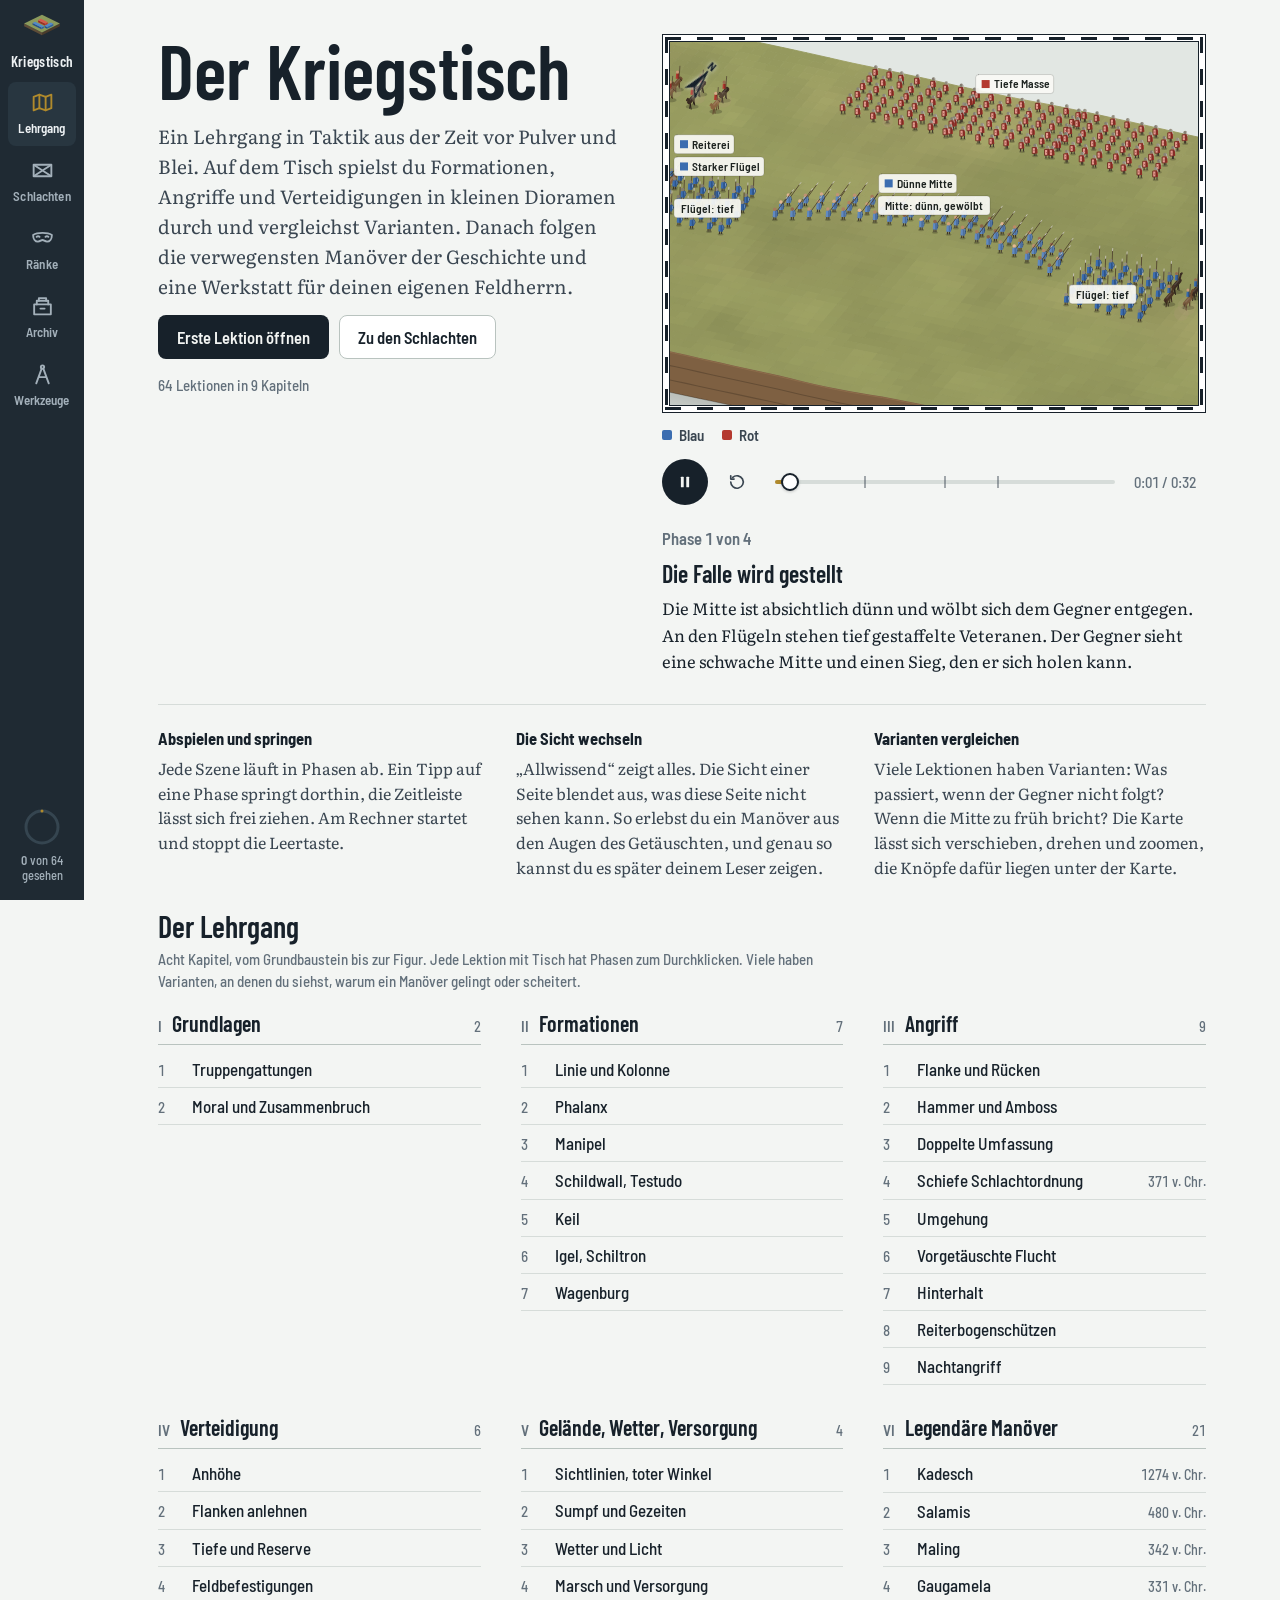
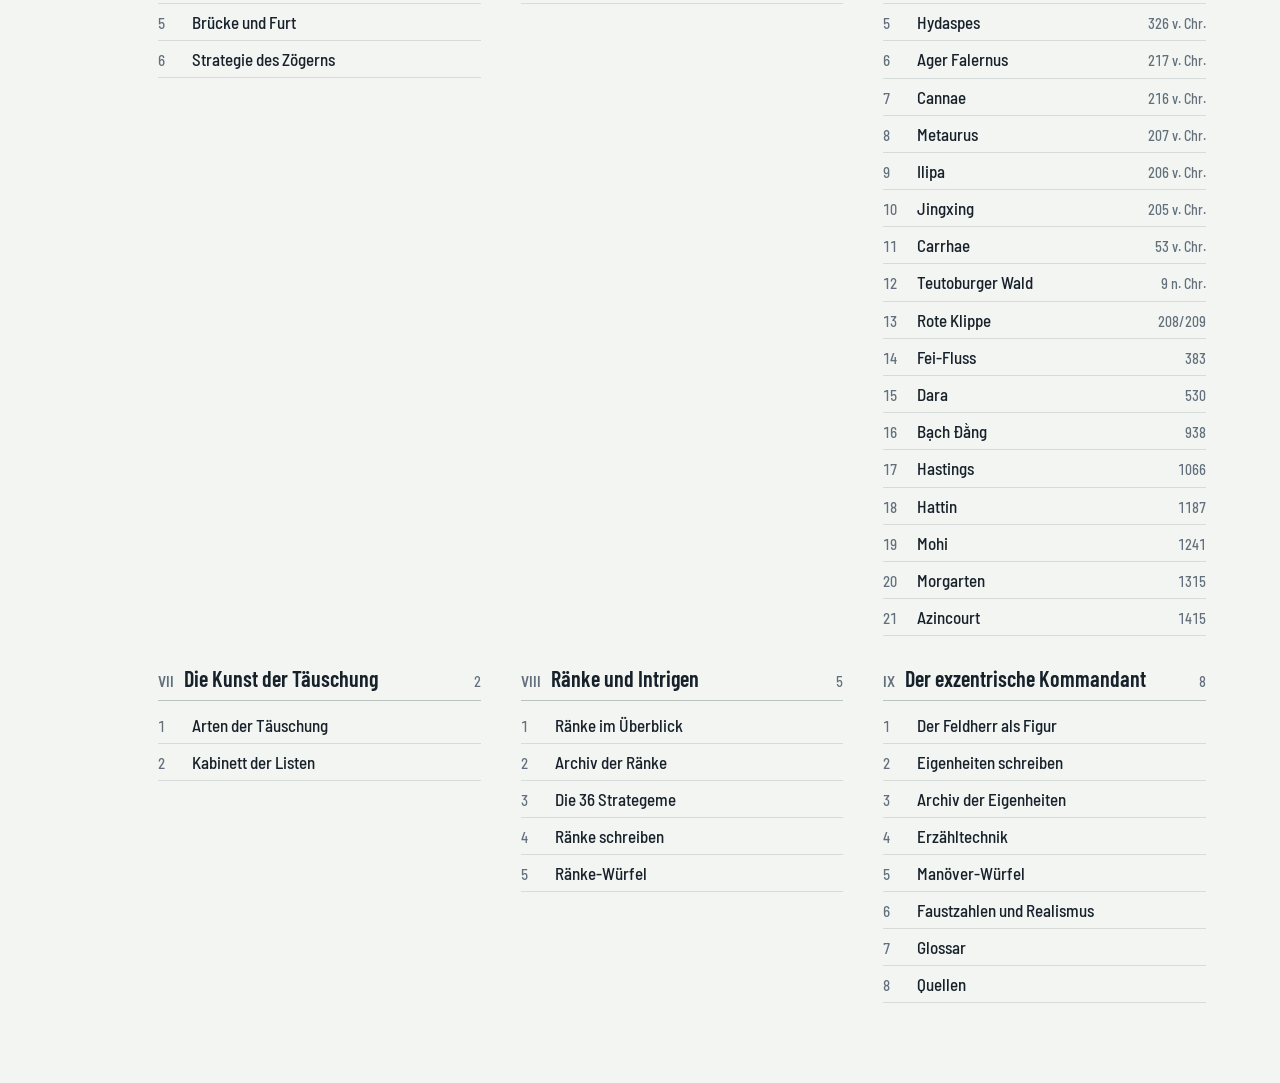
==== commit deebb1a7: "Kriegstisch: Bereich Ränke mit Archiv, 36 Strategemen und Ränke-Würfel Service Worker lässt den Unte" ====
--- a/index.html
+++ b/index.html
@@ -20,7 +20,7 @@
 <link rel="icon" type="image/png" sizes="192x192" href="icons/icon-192.png">
 <link rel="manifest" href="manifest.webmanifest">
 <link rel="stylesheet" href="fonts/fonts.css">
-<meta name="description" content="Interaktiver Taktik-Lehrgang für Autorinnen und Autoren: Formationen, Angriffe, Verteidigung, Gelände und legendäre Manöver vor dem Schießpulver als isometrische Animationen, dazu ein Archiv der Eigenheiten großer Köpfe.">
+<meta name="description" content="Interaktiver Taktik-Lehrgang für Autorinnen und Autoren: Formationen, Angriffe, Verteidigung, Gelände und legendäre Manöver vor dem Schießpulver als isometrische Animationen, dazu Ränke und Intrigen aus aller Welt und ein Archiv der Eigenheiten großer Köpfe.">
 <style>
 /* Der Kriegstisch
    Konzept: ein dunkler Rahmen wie die Einfassung eines Kartentischs, darin eine ruhige, helle Lesefläche.
@@ -92,7 +92,7 @@
 .bar .mark b { font-family: var(--f-head); font-size: 21px; font-weight: 600; letter-spacing: 0.01em; }
 .bar .title { flex: 1; min-width: 0; font-family: var(--f-ui); font-size: 16px; font-weight: 600; color: var(--frame-muted); text-align: right; white-space: nowrap; overflow: hidden; text-overflow: ellipsis; }
 
-.rail { position: fixed; z-index: 45; left: 0; right: 0; bottom: 0; display: grid; grid-template-columns: repeat(4, minmax(0, 1fr)); background: var(--frame); color: var(--frame-muted); padding-bottom: env(safe-area-inset-bottom, 0px); padding-left: env(safe-area-inset-left, 0px); padding-right: env(safe-area-inset-right, 0px); border-top: 1px solid var(--frame-line); }
+.rail { position: fixed; z-index: 45; left: 0; right: 0; bottom: 0; display: grid; grid-template-columns: repeat(5, minmax(0, 1fr)); background: var(--frame); color: var(--frame-muted); padding-bottom: env(safe-area-inset-bottom, 0px); padding-left: env(safe-area-inset-left, 0px); padding-right: env(safe-area-inset-right, 0px); border-top: 1px solid var(--frame-line); }
 .rail .mark, .rail .prog { display: none; }
 .rail nav { display: contents; }
 .rail a { display: grid; justify-items: center; align-content: center; gap: 3px; height: var(--tab); color: var(--frame-muted); text-decoration: none; font-family: var(--f-ui); font-size: 12.5px; font-weight: 600; letter-spacing: 0.01em; }
@@ -445,8 +445,8 @@
 /* ---------- Archiv der Eigenheiten ---------- */
 .qk { display: grid; gap: 22px; }
 .qk-gen { display: grid; gap: 14px; }
-.qk-gen .pitch p.qk-origin { font-family: var(--f-ui); font-size: 15px; color: var(--muted); }
-.qk-gen .pitch p.qk-ask { font-style: italic; color: var(--ink-2); font-size: 17px; }
+.pitch p.qk-origin { font-family: var(--f-ui); font-size: 15px; color: var(--muted); }
+.pitch p.qk-ask { font-style: italic; color: var(--ink-2); font-size: 17px; }
 .qk-tools { display: grid; gap: 12px; }
 .qk-filters { display: grid; grid-template-columns: repeat(2, minmax(0, 1fr)); gap: 10px 12px; }
 @container main (min-width: 820px) { .qk-tools { grid-template-columns: minmax(0, 1.2fr) minmax(0, 3fr); align-items: end; } .qk-filters { grid-template-columns: repeat(4, minmax(0, 1fr)); } }
@@ -477,6 +477,41 @@
 .qk-myths li::marker { color: var(--muted); }
 .sec-title { font-family: var(--f-head); font-weight: 600; font-size: 28px; line-height: 1.12; }
 .sec-sub { color: var(--muted); font-size: 17px; }
+
+/* ---------- Ränke ---------- */
+.kats { display: grid; grid-template-columns: minmax(0, 1fr); gap: 0 32px; border-top: 1px solid var(--line-2); }
+@container main (min-width: 700px) { .kats { grid-template-columns: repeat(2, minmax(0, 1fr)); } }
+@container main (min-width: 1040px) { .kats { grid-template-columns: repeat(3, minmax(0, 1fr)); } }
+.kat { display: grid; gap: 3px; align-content: start; padding: 12px 0 14px; border-bottom: 1px solid var(--line); color: var(--ink); text-decoration: none; }
+.kat b { font-family: var(--f-head); font-weight: 600; font-size: 21px; line-height: 1.15; }
+.kat span { font-size: 15.5px; line-height: 1.5; color: var(--ink-2); }
+.kat small { font-family: var(--f-ui); font-size: 14.5px; font-weight: 600; color: var(--muted); font-variant-numeric: tabular-nums; }
+.kat:hover b { text-decoration: underline; text-underline-offset: 3px; text-decoration-color: var(--line-2); }
+.kat.empty { opacity: 0.55; pointer-events: none; }
+@container main (min-width: 820px) { .rk-filters { grid-template-columns: repeat(3, minmax(0, 1fr)); } }
+.rk-card .use { margin-top: 2px; }
+.rk-card .meta + .meta { margin-top: 1px; }
+.stg { display: grid; gap: 28px; }
+.stg-grp { display: grid; gap: 4px; }
+.stg-grp > h2 { display: flex; flex-wrap: wrap; align-items: baseline; gap: 4px 14px; padding-bottom: 8px; border-bottom: 1px solid var(--line-2); }
+.stg-grp > h2 .num { font-family: var(--f-ui); font-size: 15px; font-weight: 600; color: var(--muted); font-variant-numeric: tabular-nums; }
+.stg-it { border-bottom: 1px solid var(--line); }
+.stg-it summary { display: grid; grid-template-columns: 38px minmax(0, 1fr) 18px; gap: 12px; align-items: baseline; padding: 12px 0; cursor: pointer; list-style: none; }
+.stg-it summary::-webkit-details-marker { display: none; }
+.stg-it summary::after { content: ""; width: 8px; height: 8px; border-right: 2px solid var(--muted); border-bottom: 2px solid var(--muted); transform: rotate(45deg); justify-self: center; align-self: center; margin-top: -4px; }
+.stg-it[open] summary::after { transform: rotate(-135deg); margin-top: 4px; }
+.stg-it .n { font-family: var(--f-head); font-weight: 600; font-size: 24px; line-height: 1; color: var(--muted); text-align: right; font-variant-numeric: tabular-nums; }
+.stg-it .t { display: flex; flex-wrap: wrap; align-items: baseline; gap: 2px 12px; min-width: 0; }
+.stg-it .t b { font-family: var(--f-head); font-weight: 600; font-size: 21px; line-height: 1.2; flex-basis: 100%; }
+.stg-it .t small { font-family: var(--f-ui); font-size: 15px; color: var(--muted); }
+.stg-it summary:hover b { text-decoration: underline; text-underline-offset: 3px; text-decoration-color: var(--line-2); }
+.stg-b { display: grid; gap: 10px; padding: 0 0 18px 50px; max-width: 76ch; }
+.stg-b p { font-size: 16.5px; line-height: 1.58; }
+.stg-b .use { font-size: 16px; color: var(--ink-2); padding-left: 12px; border-left: 2px solid var(--line-2); }
+.stg-b .use b { display: block; font-family: var(--f-ui); font-weight: 700; color: var(--ink); }
+.stg-b .src { font-family: var(--f-ui); font-size: 14px; color: var(--muted); }
+@container main (max-width: 520px) { .stg-b { padding-left: 0; } .stg-it summary { grid-template-columns: 30px minmax(0, 1fr) 18px; gap: 10px; } }
+.qk-card .use b { display: inline; }
 
 @media (prefers-reduced-motion: reduce) { .north svg, .hint { transition: none; } }
 @media print { .rail, .bar, .viewbar, .transport, .pager { display: none !important; } }
@@ -6321,6 +6356,1106 @@
 if (KT.quirkMyths && KT.quirkMyths.length) L.marotten.tail = '<section class="qk-myths" id="qkMyths"><h2 class="sec-title">Beliebte Irrtümer</h2><p class="sec-sub">Manche „Eigenheiten“ berühmter Menschen sind Erfindungen späterer Zeiten. Wenn eine Figur sie zitiert, kannst du damit ihr Halbwissen zeigen.</p>' + UL(KT.quirkMyths.map((m) => '<b>' + m[0] + '</b> ' + m[1] + (m[2] ? ' <span class="src-note">' + String(m[2]).replace(/\s·\s/g, ', ') + '</span>' : ''))) + '</section>';
 })();
 
+/* ---- raenke-1.js ---- */
+(function () {
+const KT = window.KT; KT.raenke = KT.raenke || []; KT.raenkeMyths = KT.raenkeMyths || [];
+KT.raenke.push(
+
+  // ===== Spionage & Kundschaft =====
+  { id: 'r1-sklaven-im-lager', titel: 'Offiziere im Sklavenkittel', wer: 'Publius Cornelius Scipio, römischer Feldherr, und sein Gesandter Gaius Laelius', ort: 'Lager des Syphax und Hasdrubals bei Utica, Nordafrika', zeit: '203 v. Chr.', era: 'Antike', kat: 'Spionage & Kundschaft', rel: 'B',
+    kurz: 'schickt Offiziere als schmutzige Sklaven verkleidet mit seinen Gesandten',
+    text: 'Scipio schickte Gesandte zum Numiderkönig Syphax und gab ihnen erfahrene Beobachter und Offiziere mit, verkleidet als Sklaven, nach Polybios „ärmliche, schmutzige Kerle“. Während die Gesandten tagelang kamen und gingen, erkundeten sie Zugänge und Tore der beiden feindlichen Lager. Als Feinde einen von ihnen, Lucius Statorius, zu erkennen schienen, prügelte Laelius ihn wie einen Sklaven, um seinen Rang zu verbergen. Um sich freier umzusehen, ließen sie absichtlich ein Pferd los und jagten ihm quer durch die Befestigungen nach. Die Numider wohnten in Hütten aus Schilf und Matten; Scipio verglich die Berichte genau und ließ beide Lager bei Nacht in Brand stecken.',
+    trick: 'Eine offizielle Gesandtschaft ist der beste Deckmantel für Späher, denn niemand mustert die Diener. Wer im Gefolge eines Gesandten reist, darf dort stehen, wo sonst kein Feind hinkommt.',
+    konter: 'Ein misstrauischer Gastgeber hätte das Gefolge vor dem Lager warten lassen und nur die Unterhändler selbst eingelassen.',
+    roman: 'Lass deinen Feldherrn einen Friedensunterhändler schicken, dessen Pferdeknecht in Wahrheit sein bester Pionier ist, und lass den Gesandten ihn vor Zeugen ohrfeigen, als er erkannt zu werden droht.',
+    src: 'Polybios, Historien 14,1–4 (um 150 v. Chr., rund 50 Jahre später); Frontin, Strategemata 1,1,3 und 1,2,1 (um 90 n. Chr.) · <a href="https://penelope.uchicago.edu/Thayer/E/Roman/Texts/Polybius/14*.html" target="_blank" rel="noopener">online</a>' },
+
+  { id: 'r1-falscher-asket', titel: 'Der Asket mit dem heimlichen Vorrat', wer: 'Kautilya (Chanakya), dem das Arthashastra, ein Lehrbuch für Könige, zugeschrieben wird', ort: 'Indien', zeit: 'traditionell um 300 v. Chr., Text wohl später überarbeitet', era: 'Asien & islamische Welt', kat: 'Spionage & Kundschaft', rel: 'B',
+    kurz: 'setzt einen falschen Wunderheiligen vor die Stadt, der Zukunft weissagt',
+    text: 'Das Arthashastra zählt neun Tarnungen für Spione auf, darunter falscher Schüler, Einsiedler, Hausvater, Händler und Asket. Der Asket mit geschorenem Kopf oder Flechtzöpfen lebt mit vielen Jüngern vor der Stadt und gibt vor, nur alle ein, zwei Monate eine Handvoll Gemüse oder Gras zu essen, während er heimlich isst, was er mag. Seine Jünger verbreiten, er habe übernatürliche Kräfte, und wer ihn um Rat fragt, dem sagt er mit Handlesen und verabredeten Zeichen der Jünger kleine Gewinne, Brände, Diebstähle oder Belohnungen voraus. Der Minister des Königs richtet sein Handeln nach diesen Weissagungen aus, belohnt die einen und bestraft die anderen im Geheimen. Eine Meldung gilt erst als verlässlich, wenn drei voneinander unabhängige Quellen übereinstimmen.',
+    trick: 'Wer als Heiliger gilt, dem vertrauen die Leute ihre Sorgen und Pläne an. Handelt die Obrigkeit im Stillen nach seinen Vorhersagen, wächst sein Ruf und mit ihm das Netz.',
+    konter: 'Ein wacher Gegner hätte darauf geachtet, wessen Weissagungen auffällig oft eintreffen, und den Hungerkünstler heimlich bei Nacht beobachtet.',
+    roman: 'Gib deinem Feldherrn einen hungernden Eremiten vor den Stadttoren, zu dem selbst die Frauen des Statthalters pilgern, und lass erst spät ans Licht kommen, wer ihm nachts das Essen bringt.',
+    src: 'Kautilya, Arthashastra, Buch 1, Kapitel 11–12 (Lehrbuch, Datierung umstritten; Übersetzung Shamasastry) · <a href="https://franpritchett.com/00litlinks/kautilya/book01.htm" target="_blank" rel="noopener">online</a>' },
+
+  { id: 'r1-go-moench', titel: 'Der Mönch am Go-Brett', wer: 'Dorim, buddhistischer Mönch und Agent König Jangsus von Goguryeo', ort: 'Hof König Gaeros von Baekje, Korea', zeit: 'frühe 470er Jahre bis 475', era: 'Asien & islamische Welt', kat: 'Spionage & Kundschaft', rel: 'B',
+    kurz: 'schickt einen Spieler, der den feindlichen König beim Brettspiel umgarnt',
+    text: 'Nach dem Samguk sagi schickte König Jangsu von Goguryeo in den frühen 470er Jahren einen buddhistischen Mönch namens Dorim nach Baekje, der in Wahrheit sein Agent war. König Gaero von Baekje liebte das Brettspiel Baduk (Go), und Dorim nutzte diese Leidenschaft, um sein Vertrauter zu werden. Dann überredete er den König, die Verteidigung des Landes zugunsten öffentlicher Bauwerke zu vernachlässigen. 475 griff Jangsu mit 30 000 Mann an und überrannte Baekjes Abwehr in sieben Tagen. Gaero wurde gefangen und von zwei Männern getötet, die aus Baekje zu Goguryeo übergelaufen waren.',
+    trick: 'Ein Agent, der eine Leidenschaft des Herrschers teilt, kommt näher an ihn heran als jeder Gesandte. Ist er erst Vertrauter, lenkt er Geld und Kräfte des Reiches in prächtige, aber nutzlose Vorhaben.',
+    konter: 'Ein kluger Kanzler hätte gefragt, warum ausgerechnet ein Fremder aus dem Feindesland jeden Bau gutheißt, der die Mauern vernachlässigt und die Kasse leert.',
+    roman: 'Lass einen unscheinbaren Mönch den König jede Partie knapp gewinnen, bis dieser ihm mehr glaubt als seinen Generälen.',
+    src: 'Kim Busik, Samguk sagi, Annalen von Baekje (1145, rund 670 Jahre später) · <a href="https://en.wikipedia.org/wiki/Gaero_of_Baekje" target="_blank" rel="noopener">online</a>' },
+
+  { id: 'r1-maeuse', titel: 'Die Mäuse des Aztekenkönigs', wer: 'Kundschafter (quimichtin, „Mäuse“) und Fernhändler (pochteca) im Dienst der aztekischen Herrscher', ort: 'Mesoamerika', zeit: '15. und frühes 16. Jh.', era: 'Afrika & Amerika', kat: 'Spionage & Kundschaft', rel: 'B',
+    kurz: 'schickt Späher in Landestracht voraus, die nur nachts reisen',
+    text: 'Bevor ein aztekisches Heer aufbrach, gingen Späher ins Feindesland, die quimichtin, „Mäuse“. Sie reisten nur nachts, trugen die Kleidung der Gegend und sprachen die Sprache des Feindes. Sie merkten sich Gelände, Befestigungen, Heer und Vorbereitungen und suchten Unzufriedene, die sie für Auskünfte bezahlten. Entdeckt, drohten ihnen ein qualvoller Tod und die Versklavung ihrer Familie; kehrten sie zurück, wurden sie reich entlohnt. Daneben spähten Fernhändler, die pochteca, auf den Märkten feindlicher Städte, und wurde ein Händler erschlagen, war das ein Kriegsgrund.',
+    trick: 'Späher, die wie Einheimische aussehen und reden, sehen mehr als jede Reiterpatrouille. Wer zusätzlich Unzufriedene bezahlt, bekommt die Pläne aus erster Hand.',
+    konter: 'Nachtwachen an Furten und Pässen und ein Ohr für fremde Mundarten hätten die Mäuse abgefangen, bevor sie den ersten Unzufriedenen fanden.',
+    roman: 'Gib deinem Feldherrn einen Händlerzug, dessen Überfall er insgeheim herbeisehnt, weil er ihm den Vorwand zum Krieg liefert.',
+    src: 'Ross Hassig, Aztec Warfare (1988), S. 49–52 und 150 (moderne Auswertung der Chroniken des 16. Jh., die 50 bis 100 Jahre nach den Ereignissen entstanden) · <a href="https://en.wikipedia.org/wiki/Aztec_warfare" target="_blank" rel="noopener">online</a>' },
+
+  { id: 'r1-allobroger', titel: 'Gesandte als Lockvögel', wer: 'Marcus Tullius Cicero, Konsul, mit den Gesandten der gallischen Allobroger', ort: 'Rom und die Milvische Brücke', zeit: 'Dezember 63 v. Chr.', era: 'Antike', kat: 'Spionage & Kundschaft', rel: 'A',
+    kurz: 'lässt Umworbene zum Schein mitmachen, bis die Verschwörer sich schriftlich binden',
+    text: 'Die Verschwörer um Catilina wollten die Gesandten der Allobroger für ihren Umsturz gewinnen; Umbrenus versprach, ihnen einen Plan zu enthüllen, wenn sie sich als Männer zeigten. Die Gesandten schwankten lange und verrieten dann alles ihrem Schutzherrn Quintus Fabius Sanga, der Cicero unterrichtete. Cicero wies sie an, glühenden Eifer für die Verschwörung vorzutäuschen. Sie verlangten von Lentulus, Cethegus, Statilius und Cassius einen gesiegelten Eid für ihr Volk und reisten mit Titus Volturcius und einem Brief an Catilina ab. An der Milvischen Brücke lauerten die Prätoren Flaccus und Pomptinus; im Senat erkannte später jeder Verschwörer sein eigenes Siegel, als die Briefe verlesen wurden.',
+    trick: 'Wer von Verschwörern umworben wird, kann zum Schein einschlagen und Beweise verlangen, die ein echter Mitverschwörer auch fordern würde. Die Falle schnappt erst zu, wenn die Beweise unterwegs sind.',
+    konter: 'Erfahrene Verschwörer hätten nichts gesiegelt und Fremden nur mündliche Botschaften durch eigene Leute mitgegeben.',
+    roman: 'Lass ausländische Gesandte, die sich bitter über deinen Feldherrn beschweren, in Wahrheit seine besten Lockvögel sein, die ihm am Ende die Siegel der Verschwörer bringen.',
+    src: 'Sallust, Die Verschwörung des Catilina 40–47 (um 42 v. Chr., Zeitgenosse, rund 20 Jahre später) · <a href="https://penelope.uchicago.edu/Thayer/E/Roman/Texts/Sallust/Bellum_Catilinae*.html" target="_blank" rel="noopener">online</a>' },
+
+  { id: 'r1-englaender-der-tataren', titel: 'Der Engländer der Tataren', wer: 'ein namenloser verbannter Engländer, Dolmetscher und Gesandter der Mongolen', ort: 'Ungarn und Österreich', zeit: '1241–1242 (Bericht um 1243)', era: 'Europa 500–1500', kat: 'Spionage & Kundschaft', rel: 'A',
+    kurz: 'wirbt einen sprachbegabten Verbannten des Feindes als Dolmetscher und Gesandten an',
+    text: 'Ivo von Narbonne schrieb dem Erzbischof von Bordeaux von einem Engländer, der aus England für immer verbannt worden war und in Akkon alles beim Würfelspiel verloren hatte. Krank und arm in Chaldäa, schrieb er die Wörter auf, die er hörte, und sprach bald so gut, dass man ihn für einen Einheimischen hielt. Späher der Tataren fanden ihn, holten ihn mit Gewalt zu sich und machten ihn gegen Belohnung zu ihrem Dolmetscher. Zweimal überbrachte er dem König von Ungarn die Drohungen des Khans. Nach dem Abzug der Mongolen nahm der Fürst von Dalmatien acht Flüchtige gefangen, und der Herzog von Österreich erkannte unter ihnen den Engländer.',
+    trick: 'Ein Verbannter, der die Sprache des Feindes und dessen Gegner kennt, übersetzt nicht nur Wörter, sondern Gewohnheiten. Als Gesandter wirkt er doppelt bedrohlich, weil er wie ein Nachbar spricht.',
+    konter: 'Ein Hof, der fremde Gesandte nach Akzent und Vorleben ausfragt, hätte den verbannten Abendländer schon beim ersten Besuch erkannt und ausgehorcht.',
+    roman: 'Lass den Gesandten der feindlichen Horde in der Mundart deiner Heimatstadt sprechen, und lass deinen Feldherrn erst nach Wochen begreifen, dass dieser Mann einst wegen Spielschulden verbannt wurde.',
+    src: 'Ivo von Narbonne, Brief an den Erzbischof von Bordeaux, überliefert bei Matthäus Paris, Chronica majora (um 1243, Zeitgenosse; englisch bei Robert Kerr) · <a href="https://franpritchett.com/00generallinks/kerr/vol01chap06.html" target="_blank" rel="noopener">online</a>' },
+
+  { id: 'r1-fischesser', titel: 'Die Fischesser am Hof der Langlebigen', wer: 'Kambyses II., König der Perser, mit Fischessern aus Elephantine als Späher', ort: 'Äthiopien (Kusch), südlich von Ägypten', zeit: 'um 525 v. Chr.', era: 'Asien & islamische Welt', kat: 'Spionage & Kundschaft', rel: 'C',
+    kurz: 'tarnt Späher als Geschenkbringer, die die Sprache des Ziels sprechen',
+    text: 'Kambyses wollte wissen, ob es bei den „langlebigen Äthiopiern“ wirklich den „Tisch der Sonne“ gab, eine Wiese voll gekochtem Fleisch, und alles Übrige auskundschaften. Dazu holte er Fischesser aus Elephantine, die die äthiopische Sprache verstanden, und schickte sie als angebliche Geschenkbringer an den König. Der durchschaute sie: „Ihr seid als Kundschafter meines Reiches gekommen.“ Den Purpurmantel nannte er trügerisch, die goldenen Ketten hielt er lachend für Fesseln, nur der Palmwein gefiel ihm. Dann entspannte er seinen riesigen Bogen und ließ ausrichten, die Perser sollten erst wiederkommen, wenn sie solche Bögen so leicht spannen könnten. Die Erzählung hat märchenhafte Züge; nach Herodot endete Kambyses’ Feldzug im Hunger, bevor er Äthiopien erreichte.',
+    trick: 'Späher reisen am sichersten als Überbringer von Geschenken, und Dolmetscher aus dem Grenzland öffnen Türen. Doch Geschenke, deren Zweck der Empfänger erfragt, verraten die Absicht des Gebers.',
+    konter: 'Der äthiopische König prüfte jedes Geschenk, fragte nach seinem Zweck und erkannte so die Kundschafter, bevor sie etwas Wichtiges sahen.',
+    roman: 'Lass einen fernen König die Späher deines Feldherrn freundlich bewirten, ihre Geschenke eines nach dem anderen verspotten und sie mit einem Bogen heimschicken, den keiner deiner Leute spannen kann.',
+    src: 'Herodot, Historien 3,17–25 (um 430 v. Chr., rund 90 Jahre später) · <a href="https://sacred-texts.com/cla/hh/hh3020.htm" target="_blank" rel="noopener">online</a>' },
+
+  { id: 'r1-postmeister', titel: 'Postmeister, die alles melden', wer: 'Abu Dschafar al-Mansur, Kalif der Abbasiden, und die Postmeister des Barid', ort: 'Kalifat der Abbasiden, von Bagdad aus', zeit: '754–775 und später', era: 'Asien & islamische Welt', kat: 'Spionage & Kundschaft', rel: 'B',
+    kurz: 'macht die Postmeister des Reiches zu Berichterstattern über Statthalter und Preise',
+    text: 'Der Barid, die staatliche Kurierpost der Umayyaden und Abbasiden, beförderte nicht nur Briefe, sondern diente auch als innerer Nachrichtendienst. Die Postmeister in den Provinzen meldeten Prozesse, schwankende Preise für Grundnahrungsmittel, ungewöhnliches Wetter, Fehltritte von Beamten, die Erlasse der Statthalter und Richter und den Stand der Staatskasse. Al-Mansur zählte zu den vier Säulen seines Staates einen Leiter der Post, „der verlässliche Nachrichten über diese Männer schreibt“, gemeint sind die drei anderen Säulen. Die Pferdewechselstationen lagen 2 bis 4 Farsach auseinander, und Boten sollen fast hundert Meilen am Tag geschafft haben. Der Seldschuke Alp Arslan schaffte den Dienst im 11. Jahrhundert ab, weil er seinen Nutzen für gesunken hielt.',
+    trick: 'Wer ohnehin die Post befördert, sieht alles, was im Land geschieht. Macht man den Postmeister zum Berichterstatter, überwacht man die eigenen Statthalter, ohne einen einzigen Spion anzuwerben.',
+    konter: 'Ein kluger Statthalter hätte den Postmeister an seinen Tisch gezogen und mit Geschenken bedacht, bis dessen Berichte nur noch Gutes meldeten.',
+    roman: 'Lass deinen Feldherrn begreifen, dass der freundliche Postmeister seiner Grenzstadt jede Woche über ihn an den Hof schreibt, über seine Siege ebenso wie über den Getreidepreis.',
+    src: 'al-Tabari, Geschichte der Propheten und Könige (um 915, rund 150 Jahre später); Qudama ibn Dschafar (10. Jh.) · <a href="https://en.wikipedia.org/wiki/Barid" target="_blank" rel="noopener">online</a>' },
+
+  { id: 'r1-kompanie-der-briefschreiber', titel: 'Die Kompanie der Briefschreiber', wer: 'Alexander der Große, König von Makedonien', ort: 'Lager Alexanders im Osten des Perserreichs', zeit: '330 v. Chr.', era: 'Antike', kat: 'Spionage & Kundschaft', rel: 'B',
+    kurz: 'liest die Heimatbriefe seiner Soldaten und sammelt die Nörgler in einer Strafeinheit',
+    text: 'Nach der Hinrichtung des Philotas und der Ermordung seines Vaters Parmenion ging Alexander auch gegen bloße Kritiker im Heer vor. Nach Diodor sonderte er alle aus, die in Briefen an ihre Verwandten in Makedonien etwas gegen die Interessen des Königs geschrieben hatten, und fasste sie in einer eigenen Einheit zusammen, der „Kompanie der Undisziplinierten“. So sollten die übrigen Makedonen nicht durch ihre Reden und ihre Kritik verdorben werden. Der Name ist sonst nicht belegt und lässt sich auch als „die Nichteingeteilten“ verstehen. Curtius Rufus und Justin erzählen, Alexander habe die Soldaten eigens zum Schreiben ermuntert und die Post dann abfangen und lesen lassen.',
+    trick: 'Wer die Post des eigenen Heeres liest, erfährt, was die Männer wirklich denken. Die Unzufriedenen in einer Einheit zu bündeln, hält sie unter Aufsicht und fern von den anderen.',
+    konter: 'Kluge Soldaten schreiben nur, was jeder Zensor lesen darf, und vertrauen das Übrige mündlich den Heimkehrern an.',
+    roman: 'Lass deinen Feldherrn großzügig anbieten, die Briefe seiner Männer mit dem nächsten Kurier heimzuschicken, und lass einen jungen Offizier Wochen später merken, wer nach diesem Brief in die Strafkompanie versetzt wurde.',
+    src: 'Diodor, Bibliothek 17,80 (um 30 v. Chr., rund 300 Jahre später); Curtius Rufus, Geschichte Alexanders, und Justin, Auszug aus Pompeius Trogus (ungeprüft) · <a href="https://penelope.uchicago.edu/Thayer/E/Roman/Texts/Diodorus_Siculus/17D*.html" target="_blank" rel="noopener">online</a>' },
+
+  // ===== Botschaften & Geheimschrift =====
+  { id: 'r1-histiaios', titel: 'Die Botschaft unter dem Haar', wer: 'Histiaios, Tyrann von Milet, am Hof des Dareios festgehalten', ort: 'Susa und Milet', zeit: 'um 499 v. Chr.', era: 'Antike', kat: 'Botschaften & Geheimschrift', rel: 'B',
+    kurz: 'schreibt seine Botschaft auf den geschorenen Kopf eines Sklaven',
+    text: 'Histiaios saß als „Freund und Berater“ des Perserkönigs in Susa fest und wollte, dass Aristagoras in Milet den Aufstand wagte; nur so, hoffte er, käme er wieder an die Küste. Weil die Straßen bewacht waren, ließ er dem treuesten seiner Sklaven den Kopf scheren, stach ihm die Zeichen in die Kopfhaut und wartete, bis das Haar nachgewachsen war. Der Sklave sollte Aristagoras nur ausrichten, er möge ihm den Kopf scheren und ihn betrachten. Die Zeichen bedeuteten: Aufstand. Aineias Taktikos führt die Geschichte rund siebzig Jahre nach Herodot als Lehrbeispiel an.',
+    trick: 'Ein Bote, der nichts bei sich trägt, übersteht jede Durchsuchung. Die Nachricht steckt in ihm selbst und wird erst lesbar, wenn man weiß, wo man suchen muss.',
+    konter: 'Ein Grenzposten, der Boten vom Königshof bis auf die Kopfhaut untersucht, hätte die Zeichen gefunden.',
+    roman: 'Nutze die Wartezeit: Dein Feldherr muss wochenlang einen Sklaven mit wachsendem Haar verstecken, während die Lage sich ändert und die Botschaft veraltet.',
+    src: 'Herodot, Historien 5,35 (um 430 v. Chr., rund 70 Jahre später); Aineias Taktikos 31,28–29 (um 357 v. Chr.) · <a href="https://sacred-texts.com/cla/hh/hh5030.htm" target="_blank" rel="noopener">online</a>' },
+
+  { id: 'r1-wachstafel', titel: 'Die leere Wachstafel', wer: 'Demaratos, verbannter König von Sparta am Hof des Xerxes; Gorgo, Tochter des Kleomenes', ort: 'Susa und Sparta', zeit: 'um 481 v. Chr.', era: 'Antike', kat: 'Botschaften & Geheimschrift', rel: 'B',
+    kurz: 'schreibt auf das Holz unter dem Wachs einer leeren Schreibtafel',
+    text: 'Demaratos, der verbannte Spartanerkönig, erfuhr am Perserhof von Xerxes’ Plan, Griechenland anzugreifen, und wollte Sparta warnen, ohne entdeckt zu werden. Er nahm eine Klapptafel, kratzte das Wachs ab, schrieb den Plan auf das blanke Holz und goss das Wachs wieder darüber, damit die leere Tafel die Wachen an der Straße passierte. In Sparta wusste niemand, was sie bedeuten sollte, bis Gorgo, Tochter des Kleomenes und Frau des Leonidas, riet, das Wachs abzuschaben; darunter stand die Schrift. Herodot gibt das als Gehörtes wieder und lässt offen, ob Demaratos aus Wohlwollen handelte oder aus Schadenfreude.',
+    trick: 'Was leer aussieht, wird nicht gelesen. Die Botschaft liegt unter der Oberfläche, die jeder für die eigentliche hält.',
+    konter: 'Ein Wächter, der leere Tafeln für verdächtiger hält als beschriebene, hätte das Wachs angekratzt.',
+    roman: 'Gib nicht dem Feldherrn, sondern einer klugen Königin die Lösung, die als Einzige fragt, warum jemand eine leere Tafel durch ein halbes Weltreich schickt.',
+    src: 'Herodot, Historien 7,239 (um 430 v. Chr., rund 50 Jahre später) · <a href="https://sacred-texts.com/cla/hh/hh7230.htm" target="_blank" rel="noopener">online</a>' },
+
+  { id: 'r1-hasenbrief', titel: 'Der Brief im Bauch des Hasen', wer: 'Harpagos, medischer Adliger, an den jungen Kyros', ort: 'Medien und Persis', zeit: 'um 553 v. Chr. (Sagenstoff)', era: 'Asien & islamische Welt', kat: 'Botschaften & Geheimschrift', rel: 'C',
+    kurz: 'näht seinen Brief in den Bauch eines erlegten Hasen',
+    text: 'Harpagos wollte den jungen Kyros heimlich zum Aufstand gegen den Mederkönig Astyages anstiften. Er ließ einen Hasen aufschneiden, ohne das Fell abzuziehen, legte einen Brief hinein und nähte den Bauch wieder zu. Seinem treuesten Diener gab er Jagdnetze, damit er als Jäger durchging, und befahl ihm, Kyros den Hasen zu bringen: Er solle ihn eigenhändig und ohne Zeugen öffnen. Im Brief stand, Kyros solle die Perser zum Aufstand bewegen und sich an Astyages rächen; Harpagos oder ein anderer vornehmer Meder werde das Heer gegen ihn führen und zu ihm überlaufen. Die Geschichte gehört zu Herodots sagenhafter Jugend des Kyros.',
+    trick: 'Ein Geschenk, das niemand untersuchen will, trägt die Nachricht. Der Bote muss nur glaubwürdig in seiner Rolle stecken, hier als Jäger mit Netzen.',
+    konter: 'Wachen, die Jagdbeute für Fürsten ausweiden, statt sie nur zu bestaunen, hätten das Schreiben gefunden.',
+    roman: 'Lass deinen Feldherrn einen Brief bekommen, der buchstäblich nach Blut riecht, und mach die Anweisung „öffne ihn allein“ zur ersten Prüfung seines Vertrauens.',
+    src: 'Herodot, Historien 1,123–124 (um 430 v. Chr., rund 120 Jahre später) · <a href="https://sacred-texts.com/cla/hh/hh1120.htm" target="_blank" rel="noopener">online</a>' },
+
+  { id: 'r1-caesar-chiffre', titel: 'Das verschobene Alphabet', wer: 'Gaius Iulius Caesar, Feldherr und Diktator', ort: 'Rom und Gallien', zeit: 'um 58–44 v. Chr.', era: 'Antike', kat: 'Botschaften & Geheimschrift', rel: 'B',
+    kurz: 'ersetzt in vertraulichen Briefen jeden Buchstaben durch den drittnächsten',
+    text: 'Sueton berichtet, Caesar habe Vertrauliches, wenn er es schriftlich mitteilen musste, in Geheimschrift abgefasst, indem er die Reihenfolge der Buchstaben veränderte. Wer es entziffern wollte, musste für A den vierten Buchstaben, also D, einsetzen und so fort mit allen übrigen. Das ist eine Verschiebung um drei Stellen und damit eine der einfachsten Geheimschriften überhaupt. Sie schützt nur vor Lesern, die nicht wissen, dass und wie verschlüsselt wurde.',
+    trick: 'Ein fester Schlüssel, den beide Seiten im Kopf tragen, macht abgefangene Briefe für Unbeteiligte unlesbar. Er hält nur, solange der Feind das Verfahren nicht kennt.',
+    konter: 'Wer ahnt, dass nur verschoben wurde, probiert die wenigen möglichen Verschiebungen durch und liest den Brief noch am selben Abend.',
+    roman: 'Gib deinem Feldherrn eine Geheimschrift, die er für unknackbar hält, und einem gelangweilten Schreiber des Feindes einen langen Winterabend.',
+    src: 'Sueton, Caesar 56,6 (um 120 n. Chr., rund 165 Jahre später) · <a href="https://penelope.uchicago.edu/Thayer/E/Roman/Texts/Suetonius/12Caesars/Julius*.html" target="_blank" rel="noopener">online</a>' },
+
+  { id: 'r1-oelflasche', titel: 'Die Blase in der Ölflasche', wer: 'Aineias Taktikos, griechischer Militärschriftsteller', ort: 'Griechenland', zeit: 'um 357 v. Chr.', era: 'Antike', kat: 'Botschaften & Geheimschrift', rel: 'A',
+    kurz: 'versteckt Briefe in Ölflaschen, Sandalensohlen und bleiernen Ohrringen',
+    text: 'Aineias widmet ein ganzes Kapitel seines Buches über belagerte Städte den geheimen Botschaften. Man schreibt auf eine getrocknete Blase, steckt sie in eine Ölflasche, bläst sie auf und füllt Öl hinein, sodass man nur Öl sieht. Man näht Briefe in Sandalensohlen, unter die Laschen eines Brustpanzers oder an einen Zügel, bindet beschriebene Blätter auf eine Beinwunde oder lässt Frauen dünn geschlagenes Blei als Ohrringe tragen. Man markiert in einem harmlosen Buch einzelne Buchstaben mit winzigen Punkten oder zieht einen Faden durch 24 Löcher eines Knöchelchens, eines für jeden Buchstaben. Ein gewisser Glus schrieb sich Notizen sogar in die Zwischenräume der Finger.',
+    trick: 'Jeder Gegenstand, den ein Reisender selbstverständlich bei sich trägt, kann eine Nachricht verbergen. Je alltäglicher das Versteck, desto seltener wird es durchsucht.',
+    konter: 'Torwachen, die Ölflaschen ausgießen, Sohlen aufschneiden und Verbände abnehmen, hätten die meisten dieser Verstecke gefunden.',
+    roman: 'Lass deinen Feldherrn eine Botschaft erhalten, die im bleiernen Ohrring einer Marketenderin steckt, und mach die Frage, wer ihn ihr angelegt hat, zum Rätsel des Kapitels.',
+    src: 'Aineias Taktikos, Wie man eine Belagerung übersteht 31 (um 357 v. Chr., zeitgenössisch) · <a href="https://penelope.uchicago.edu/Thayer/E/Roman/Texts/Aeneas_Tacticus/E%2A.html" target="_blank" rel="noopener">online</a>' },
+
+  { id: 'r1-tauben-mutina', titel: 'Hungrige Tauben über Mutina', wer: 'Aulus Hirtius, Konsul, an den eingeschlossenen Decimus Brutus', ort: 'Mutina (Modena), Italien', zeit: '43 v. Chr.', era: 'Antike', kat: 'Botschaften & Geheimschrift', rel: 'B',
+    kurz: 'lässt ausgehungerte Tauben mit Briefen am Hals über die Mauern fliegen',
+    text: 'Als Antonius Decimus Brutus in Mutina eingeschlossen hielt, wollte der Konsul Hirtius den Belagerten Nachricht geben. Er ließ Tauben hungern, band ihnen Briefe mit einem Haar an den Hals und ließ sie so nah wie möglich an der Mauer frei. Die Vögel flogen auf die höchsten Gebäude der Stadt, wo Brutus sie empfing und so über alles unterrichtet wurde. Frontin sammelt daneben andere Wege in belagerte Städte: Briefe auf Bleiplättchen am Arm von Schwimmern, Botschaften unter dem Schwanz eines Maultiers und einen Schwimmer auf zwei aufgeblasenen Schläuchen, den die Wachen von Weitem für ein Meerestier hielten.',
+    trick: 'Ein Bote, der fliegt, kennt keinen Belagerungsring. Tiere, deren Heimweg oder Hunger man kennt, tragen Nachrichten dorthin, wo kein Mensch durchkommt.',
+    konter: 'Bogenschützen auf den Belagerungstürmen, die jede Taube über der Stadt abschießen, hätten Brutus blind gelassen.',
+    roman: 'Lass deinen belagerten Feldherrn eines Morgens eine fremde Taube auf seinem Turm finden und rätseln, ob die Nachricht von Freund oder Feind stammt.',
+    src: 'Frontin, Strategemata 3,13,6–8 (um 90 n. Chr., rund 130 Jahre später) · <a href="https://penelope.uchicago.edu/Thayer/E/Roman/Texts/Frontinus/Strategemata/3*.html" target="_blank" rel="noopener">online</a>' },
+
+  { id: 'r1-feuerkette', titel: 'Zwölf Stunden, zwölf Meldungen', wer: 'Leon der Mathematiker, Gelehrter am Hof Kaiser Theophilos’', ort: 'Kleinasien, von Loulon an der Kilikischen Pforte bis zum Leuchtturm des Großen Palastes in Konstantinopel', zeit: 'um 830–840', era: 'Europa 500–1500', kat: 'Botschaften & Geheimschrift', rel: 'B',
+    kurz: 'verknüpft eine Kette von Signalfeuern mit zwei gleich gehenden Wasseruhren',
+    text: 'Unter Kaiser Theophilos soll Leon der Mathematiker eine Kette von Leuchtfeuern über rund 720 Kilometer erdacht haben, von der Festung Loulon am Ausgang der Kilikischen Pforte bis zum Leuchtturm des Großen Palastes. An beiden Enden standen zwei gleiche Wasseruhren, und jeder der zwölf Stunden war eine eigene Meldung zugeordnet. Wurde das erste Feuer zu einer bestimmten Stunde entzündet, wusste man in Konstantinopel, welche Nachricht gemeint war; nach modernen Versuchen lief das Signal in etwa einer Stunde durch. Spätere Chronisten erzählen, Michael III. habe die Kette abgeschafft, weil Meldungen über einen Arabereinfall das Volk von seinen Wagenrennen im Hippodrom ablenkten; Forscher halten das meist für Propaganda gegen ihn.',
+    trick: 'Ein Feuer kann nur „jetzt“ sagen; erst die verabredete Uhrzeit macht aus einem einzigen Licht eine von zwölf Meldungen. Beide Enden brauchen dafür denselben Takt.',
+    konter: 'Ein Feind, der eine einzige Station besetzt und zur falschen Stunde ein Feuer entzündet, schickt die ganze Hauptstadt in die Irre.',
+    roman: 'Lass deinen Feldherrn eine Feuerstation des Gegners einnehmen und dessen Hof mit einem Feuer zur falschen Stunde in Panik versetzen.',
+    src: 'Theophanes Continuatus und Konstantin VII. Porphyrogennetos (10. Jh., rund 100 Jahre später) · <a href="https://en.wikipedia.org/wiki/Byzantine_beacon_system" target="_blank" rel="noopener">online</a>' },
+
+  { id: 'r1-laeufer-mit-muschelhorn', titel: 'Läufer mit Muschelhorn', wer: 'Chasquis, Stafettenläufer des Inkareichs', ort: 'Straßen des Inkareichs in den Anden', zeit: '15. und frühes 16. Jh.', era: 'Afrika & Amerika', kat: 'Botschaften & Geheimschrift', rel: 'B',
+    kurz: 'lässt Botschaften von Läufer zu Läufer auswendig weitergeben',
+    text: 'An den Straßen der Inka standen in kurzen Abständen Läuferhäuser mit mindestens vier Chasquis, von denen einer ruhte und die anderen den Weg beobachteten. Ein ankommender Läufer rief und blies schon von Weitem in ein Muschelhorn, damit der nächste bereitstand, und sagte seine Nachricht so oft auf, bis der andere sie genau wiederholen konnte. Mitgeführte Knotenschnüre (Quipus) hielten vor allem Zahlen fest; lesen konnten sie eigene Fachleute, die Läufer wohl nicht. Nach Garcilaso de la Vega erreichte eine Nachricht Cusco so in fünf oder sechs Tagen statt in drei oder vier Monaten, und Murúa erzählt, frische Meeresfische seien lebend in die Hauptstadt gebracht worden. Faule Läufer wurden nach Murúa mit fünfzig Schlägen bestraft.',
+    trick: 'Viele kurze Etappen mit ausgeruhten Läufern schlagen jeden einzelnen Reiter. Der Wortlaut steckt im Gedächtnis, die Zahlen in einer Schnur, die nur Eingeweihte lesen.',
+    konter: 'Ein Feind, der ein einziges Läuferhaus besetzt und dort einen eigenen Mann die Botschaft weitersagen lässt, verfälscht alles, was danach ankommt.',
+    roman: 'Lass deinen Feldherrn eine Nachricht abfangen, die nur aus Knoten besteht, dazu einen gefangenen Läufer, der den Wortlaut kennt, aber nicht die Zahlen.',
+    src: 'Garcilaso de la Vega, Comentarios Reales (1609); Martín de Murúa, Historia general del Perú (1613); beide rund 80 Jahre nach dem Ende des Inkareichs · <a href="https://en.wikipedia.org/wiki/Chasqui" target="_blank" rel="noopener">online</a>' },
+
+  { id: 'r1-dolch-am-kissen', titel: 'Der Dolch neben dem Kissen', wer: 'Hassan-i Sabbah, Herr von Alamut und Haupt der Nizariten („Assassinen“), an Sultan Sandschar', ort: 'Persien, auf dem Feldzug gegen Alamut', zeit: 'frühes 12. Jh.', era: 'Asien & islamische Welt', kat: 'Botschaften & Geheimschrift', rel: 'C',
+    kurz: 'lässt seine Friedensbotschaft mit einem Dolch neben das Bett des Feindes heften',
+    text: 'Der Seldschuke Sandschar hatte die Nizariten aus mehreren Festungen vertrieben und zog gegen ihre Hauptburg Alamut. Eines Morgens fand er beim Erwachen neben sich einen Dolch, der eine Botschaft Hassan-i Sabbahs festhielt: Hassan wünsche Frieden. Die Drohung blieb unausgesprochen, denn wer bis an das Lager des Sultans gelangte, hätte auch zustechen können. Sandschar war erschüttert, schickte Gesandte, und beide Seiten kamen überein, einander in Ruhe zu lassen. Die Geschichte ist eine Anekdote, deren Wahrheit sich nicht prüfen lässt.',
+    trick: 'Eine Botschaft, die am unmöglichsten Ort auftaucht, sagt mehr als ihr Wortlaut. Sie beweist, dass der Absender Leute im innersten Kreis des Empfängers hat.',
+    konter: 'Ein Herr, der seine Leibdiener häufig wechselt und niemanden ungeprüft an sein Lager lässt, erschwert solche Botschaften, kann sie aber nie ganz verhindern.',
+    roman: 'Lass deinen Feldherrn nach einem Sieg in seinem Zelt erwachen und neben dem Kopfkissen eine höfliche Bitte um Frieden finden, festgesteckt mit einem Messer aus seiner eigenen Küche.',
+    src: 'Enno Franzius, History of the Order of Assassins (1969), S. 59 (moderne Nacherzählung; die mittelalterliche Quelle ist ungeprüft) · <a href="https://en.wikipedia.org/wiki/Ahmad_Sanjar" target="_blank" rel="noopener">online</a>' },
+
+  { id: 'r1-engelbuch', titel: 'Das Geisterbuch, das eine Chiffre war', wer: 'Johannes Trithemius, Benediktinerabt', ort: 'Deutschland', zeit: 'um 1499', era: 'Europa 500–1500', kat: 'Botschaften & Geheimschrift', rel: 'A',
+    kurz: 'tarnt ein Lehrbuch der Geheimschrift als Zauberbuch über Geisterbotschaften',
+    text: 'Um 1499 schrieb der Abt Johannes Trithemius die Steganographia, ein Buch, das scheinbar lehrt, mithilfe von Geistern Nachrichten über weite Entfernungen zu senden. Erst als 1606 ein Schlüssel zu den ersten beiden Büchern gedruckt wurde, zeigte sich, dass sie von Geheimschrift und versteckten Botschaften handeln. Das Werk kam 1609 auf den Index der verbotenen Bücher und blieb dort bis 1900. Das dritte Buch hielt man bis 1996 für reine Magie; dann zeigten Thomas Ernst und Jim Reeds, dass auch seine Beschwörungsformeln Deckschriften für verschlüsselte Texte sind.',
+    trick: 'Ein verrufenes oder lächerliches Thema ist die beste Tarnung: Wer ein Zauberbuch für Unsinn hält, sucht darin keine Chiffre.',
+    konter: 'Ein nüchterner Leser, der in den Zauberformeln nach Mustern sucht statt nach Geistern, hätte die Buchstabenfolgen erkannt.',
+    roman: 'Gib deinem Feldherrn ein Zauberbuch, das alle für das Werk eines Wahnsinnigen halten, bis jemand merkt, dass jede Beschwörung ein Befehl an einen Spion ist.',
+    src: 'Johannes Trithemius, Steganographia (um 1499, gedruckt 1606); Thomas Ernst (1996) und Jim Reeds (1998) zu Buch 3 · <a href="https://en.wikipedia.org/wiki/Steganographia" target="_blank" rel="noopener">online</a>' },
+
+  // ===== Täuschung & Desinformation =====
+  { id: 'r1-falsche-freunde', titel: 'Die falschen Freunde in Syrakus', wer: 'Hermokrates, Feldherr von Syrakus, gegen den Athener Nikias', ort: 'Syrakus, Sizilien', zeit: '413 v. Chr.', era: 'Antike', kat: 'Täuschung & Desinformation', rel: 'A',
+    kurz: 'lässt dem Feind durch angebliche Verbündete raten, noch eine Nacht zu warten',
+    text: 'Nach der letzten Seeschlacht im Hafen von Syrakus wollten die geschlagenen Athener nachts über Land abziehen. Gylippos hätte sie gern angegriffen, doch die Syrakusaner feierten ihren Sieg und ein Fest des Herakles und ließen sich nicht von den Gelagen wegholen. Da schickte Hermokrates auf eigene Faust Männer zu Nikias, die vorgaben, von jenen Syrakusanern zu kommen, die schon früher heimlich mit ihm verhandelt hatten. Sie rieten ihm, nicht bei Nacht zu marschieren, denn die Syrakusaner hätten ihm Fallen gestellt und die Fluchtwege besetzt. Nikias wartete einen Tag und eine Nacht; inzwischen besetzten die Syrakusaner die Engpässe, befestigten die Furten und rissen die Brücken ab.',
+    trick: 'Eine Warnung aus scheinbar befreundeter Quelle wird geglaubt, gerade wenn sie Vorsicht rät. So hält man einen Feind fest, bis man selbst bereit ist.',
+    konter: 'Nikias hätte fragen müssen, warum ihn seine Freunde ausgerechnet zum Warten drängten, und mit eigenen Spähern prüfen, ob die Wege wirklich besetzt waren.',
+    roman: 'Lass deinen Feldherrn genau die Warnung erhalten, auf die er gehofft hat, von dem Informanten, dem er seit Monaten vertraut, und lass ihn erst im Morgengrauen merken, dass man ihn nur festhalten wollte.',
+    src: 'Plutarch, Nikias 26 (um 100 n. Chr., rund 500 Jahre später), nach Thukydides, Geschichte des Peloponnesischen Krieges (Zeitgenosse) · <a href="https://penelope.uchicago.edu/Thayer/E/Roman/Texts/Plutarch/Lives/Nicias*.html" target="_blank" rel="noopener">online</a>' },
+
+  { id: 'r1-verraeter-warnt-zuerst', titel: 'Der Verräter warnt zuerst', wer: 'Phrynichos, athenischer Feldherr', ort: 'Samos, Ägäis', zeit: '411 v. Chr.', era: 'Antike', kat: 'Täuschung & Desinformation', rel: 'A',
+    kurz: 'warnt selbst vor dem Verrat, den der Feind ihm gleich anhängen wird',
+    text: 'Phrynichos misstraute Alkibiades und schickte dem spartanischen Flottenführer Astyochos eine geheime Botschaft, er solle sich vor Alkibiades hüten und ihn verhaften. Astyochos, der Tissaphernes fürchtete, verriet die Botschaft an beide, und Alkibiades ließ Phrynichos in Samos anklagen. Da schrieb Phrynichos noch einmal an Astyochos, tadelte ihn und bot an, ihm Flotte und Heer der Athener auszuliefern; auch das gab Astyochos an Alkibiades weiter. Phrynichos kam der Enthüllung zuvor: Er warnte die Athener selbst vor einem feindlichen Angriff und riet, die Schiffe zu bemannen und das Lager zu befestigen. Als dann ein Brief des Alkibiades eintraf, der ihn als Verräter bloßstellte, hielt man ihn für Verleumdung.',
+    trick: 'Wer weiß, dass eine wahre Beschuldigung gegen ihn unterwegs ist, nimmt ihre Wirkung vorweg: Er sagt das Ereignis selbst voraus und steht als der Wachsame da, die Anklage aber als Rachsucht.',
+    konter: 'Ein kühler Kopf hätte bemerkt, wie genau Phrynichos den Angriff kannte, und gefragt, woher er es wusste.',
+    roman: 'Lass einen Verräter im Stab deines Feldherrn vor genau dem Verrat warnen, den er selbst begangen hat, sodass der ehrliche Ankläger als Lügner dasteht.',
+    src: 'Plutarch, Alkibiades 25 (um 100 n. Chr.), nach Thukydides, Geschichte des Peloponnesischen Krieges, Buch 8 (Zeitgenosse) · <a href="https://penelope.uchicago.edu/Thayer/E/Roman/Texts/Plutarch/Lives/Alcibiades*.html" target="_blank" rel="noopener">online</a>' },
+
+  { id: 'r1-kommt-und-seht', titel: 'Kommt und seht selbst', wer: 'Themistokles, athenischer Staatsmann', ort: 'Athen und Sparta', zeit: '479–478 v. Chr.', era: 'Antike', kat: 'Täuschung & Desinformation', rel: 'A',
+    kurz: 'leugnet alles und lädt Prüfer ein, die dann als Geiseln festsitzen',
+    text: 'Nach den Perserkriegen wollte Athen seine Mauern wieder aufbauen, und Sparta beschwerte sich darüber. Themistokles reiste angeblich als Gesandter nach Sparta, leugnete den Mauerbau und forderte die Spartaner auf, Männer nach Athen zu schicken, die sich selbst überzeugen sollten. Die Zeit, die das kostete, nutzten die Athener zum Bauen, und die spartanischen Gesandten hielten sie fest, als Geiseln für Themistokles’ eigene Sicherheit. Theopompos behauptete, Themistokles habe die Ephoren bestochen, die meisten Schriftsteller sagen, er habe sie überlistet. Als Sparta die Wahrheit erfuhr, verbarg es seinen Ärger und ließ ihn ziehen.',
+    trick: 'Wer eine Behauptung prüfen lässt, gewinnt Zeit, und wer die Prüfer bei sich behält, hat Geiseln. Die Einladung zur Kontrolle ist selbst die Verzögerung.',
+    konter: 'Sparta hätte heimlich eigene Späher schicken und den Gesandten Themistokles festhalten sollen, bis sie zurück waren.',
+    roman: 'Lass deinen Feldherrn einem misstrauischen Bündnispartner treuherzig anbieten: „Schickt eure Leute, seht selbst“, während hinter seinem Rücken Tag und Nacht gemauert wird.',
+    src: 'Plutarch, Themistokles 19 (um 100 n. Chr., rund 580 Jahre später); Thukydides, Geschichte des Peloponnesischen Krieges, Buch 1 (Zeitgenosse) · <a href="https://penelope.uchicago.edu/Thayer/E/Roman/Texts/Plutarch/Lives/Themistocles*.html" target="_blank" rel="noopener">online</a>' },
+
+  { id: 'r1-loewenthron', titel: 'Der Thron mit den brüllenden Löwen', wer: 'Konstantin VII. Porphyrogennetos, byzantinischer Kaiser; Bericht des Gesandten Liutprand von Cremona', ort: 'Kaiserpalast, Konstantinopel', zeit: '949', era: 'Europa 500–1500', kat: 'Täuschung & Desinformation', rel: 'A',
+    kurz: 'überwältigt fremde Gesandte mit mechanischen Löwen und einem schwebenden Thron',
+    text: 'Liutprand von Cremona kam 949 als Gesandter Berengars II. an den Hof Konstantins VII. und wurde auf den Schultern von Eunuchen in die Audienzhalle getragen. „Bei meinem Eintritt erhoben die Löwen ihr Gebrüll und die Vögel zwitscherten“, schreibt er. Er verneigte sich dreimal tief, und als er aufblickte, saß der Kaiser auf einer Erhöhung fast bis unter die Decke emporgehoben; Liutprand vermutete eine Hebevorrichtung wie bei einer Kelter. Der Kaiser sprach nicht selbst mit ihm, sondern ließ durch seinen Kanzler nach Berengars Befinden fragen, und beim Gastmahl wurden große goldene Fruchtschalen mechanisch auf die Tafel gehoben.',
+    trick: 'Wer den Gesandten des Gegners staunen lässt, schickt ihn als unfreiwilligen Herold der eigenen Macht nach Hause. Theater ersetzt die Truppenschau.',
+    konter: 'Ein Gesandter, der sich vorher bei Kaufleuten und früheren Besuchern nach den Wundern des Palastes erkundigt, sieht nur noch Zahnräder und Seilzüge.',
+    roman: 'Lass den Gesandten deines Feldherrn vor einem Thron niederknien, der beim Aufblicken plötzlich unter der Decke schwebt, und lass ihn heimlich den Zimmermann suchen, der ihn gebaut hat.',
+    src: 'Liutprand von Cremona, Antapodosis, Buch 6 (950er Jahre, Augenzeuge) · <a href="https://de.wikipedia.org/wiki/Liutprand_von_Cremona" target="_blank" rel="noopener">online</a>' },
+
+  { id: 'r1-toter-kaiser-im-wagen', titel: 'Der tote Kaiser im Wagen', wer: 'Zhao Gao, Vorsteher der kaiserlichen Wagen, mit Kanzler Li Si und Prinz Huhai', ort: 'Shaqiu und die Straße nach Xianyang, China', zeit: '210 v. Chr.', era: 'Asien & islamische Welt', kat: 'Täuschung & Desinformation', rel: 'B',
+    kurz: 'verheimlicht den Tod des Herrschers und fälscht dessen letzten Befehl',
+    text: 'Als der Erste Kaiser von Qin auf einer Reise starb, hielten Zhao Gao, Prinz Huhai und der Kanzler Li Si die Nachricht zurück und eilten mit dem Wagenzug in die Hauptstadt. Ein Mann saß im Wagen und spielte den toten Kaiser, und ein Wagen mit gesalzenem Fisch daneben überdeckte den Geruch der Leiche. Den letzten Erlass, der Prinz Fusu zum Erben bestimmte, änderten sie heimlich: Huhai wurde Kaiser, und ein versiegelter Befehl an die Nordgarnison verlangte, Fusu solle sich töten. General Meng Tian und andere zweifelten an der Echtheit, doch Fusu gehorchte und schnitt sich die Kehle durch. Bald darauf wurden auch Meng Tian und sein Bruder beseitigt.',
+    trick: 'Solange niemand weiß, dass der Herrscher tot ist, gelten Befehle in seinem Namen. Wer Leiche, Siegel und Zugang zum Wagen kontrolliert, kontrolliert die Nachfolge.',
+    konter: 'Fusu hätte auf Meng Tian hören und vor dem Gehorsam einen eigenen Boten zum Kaiser schicken müssen, um den Befehl bestätigen zu lassen.',
+    roman: 'Lass deinen Feldherrn einen Befehl seines Königs erhalten, der in jeder Zeile echt klingt, und lass ihn einen Tag zu spät erfahren, dass der König schon tot war, als das Siegel aufgedrückt wurde.',
+    src: 'Sima Qian, Shiji, Annalen des Ersten Kaisers und Biografie des Li Si (um 90 v. Chr., rund 120 Jahre später) · <a href="https://en.wikipedia.org/wiki/Fusu" target="_blank" rel="noopener">online</a>' },
+
+  { id: 'r1-gold-unter-dem-zelt', titel: 'Gold unter dem Zelt', wer: 'Odysseus gegen seinen Rivalen Palamedes (Sage)', ort: 'Griechisches Lager vor Troja', zeit: 'mythische Zeit des Trojanischen Krieges', era: 'Antike', kat: 'Täuschung & Desinformation', rel: 'C',
+    kurz: 'vergräbt Gold im Zelt des Rivalen und fälscht einen Brief des Feindes',
+    text: 'Palamedes hatte Odysseus bloßgestellt, als dieser sich wahnsinnig stellte, um nicht nach Troja zu müssen: Odysseus pflügte mit Ochse und Esel im selben Joch, bis Palamedes ihm den kleinen Telemachos vor den Pflug legte. Odysseus vergab ihm das nie. Als Palamedes vor Troja riet, heimzukehren, versteckte Odysseus nach Hyginus Gold in dessen Zelt und schrieb einen gefälschten Brief, angeblich von König Priamos. Palamedes wurde des Verrats beschuldigt und von den Griechen gesteinigt. Das ist Sage, und andere Fassungen lassen ihn beim Fischen ertränken oder in einem Brunnen unter Steinen begraben.',
+    trick: 'Zwei Beweise, die einander stützen, wirken wie Wahrheit: ein Brief, der Verrat behauptet, und Gold, das ihn bezahlt. Wer beides findet, sucht nicht weiter nach dem Fälscher.',
+    konter: 'Ein Richter hätte gefragt, wer Brief und Gold gefunden hat und ob dieser Mann Grund hatte, den Angeklagten zu hassen.',
+    roman: 'Lass den Gegenspieler deines Feldherrn einen gefälschten Feindesbrief und einen Beutel fremder Münzen in dessen Gepäck schmuggeln, gerade als dieser den Rückzug empfiehlt.',
+    src: 'Hyginus, Fabulae 105 (1. oder 2. Jh. n. Chr., Sagenstoff); Apollodor, Epitome 3,7 (Pflugszene) · <a href="https://en.wikipedia.org/wiki/Palamedes_(mythology)" target="_blank" rel="noopener">online</a>' },
+
+  { id: 'r1-huschai', titel: 'Der Ratgeber, der Zeit kauft', wer: 'Huschai der Arkiter, Freund König Davids, am Hof des Aufrührers Absalom', ort: 'Jerusalem', zeit: 'biblische Königszeit, um 1000 v. Chr.', era: 'Antike', kat: 'Täuschung & Desinformation', rel: 'C',
+    kurz: 'schickt einen Vertrauten als scheinbaren Überläufer, der den Feind schlecht berät',
+    text: 'Als Absalom sich gegen seinen Vater David erhob und David aus Jerusalem floh, schickte David seinen Freund Huschai in die Stadt zurück. Huschai sollte Absalom Treue vortäuschen und den Rat Ahitofels zunichtemachen, des gefährlichsten Beraters. Absalom nahm ihn in seinen Kreis auf, und im entscheidenden Kriegsrat setzte Huschai gegen Ahitofel einen Aufschub der Verfolgung durch, der David Zeit gab, sich zu sammeln. Seine Nachrichten liefen über die Priester Zadok und Abjatar und deren Söhne Ahimaaz und Jonatan zu David. Das ist eine biblische Erzählung, die sich nicht unabhängig prüfen lässt.',
+    trick: 'Ein scheinbarer Überläufer im Rat des Gegners muss nichts stehlen. Es genügt, wenn er den besten Vorschlag mit einem verlockenderen übertönt.',
+    konter: 'Absalom hätte sich fragen müssen, warum der engste Freund seines Vaters so rasch die Seiten wechselte, und dem schnellen Plan Ahitofels folgen sollen.',
+    roman: 'Lass am Hof des Usurpators einen alten Freund deines Feldherrn auftauchen, der sich als Erster unterwirft und im Kriegsrat stets für das Großartige und Langsame stimmt.',
+    src: 'Altes Testament, 2. Buch Samuel 15–17 (Entstehung umstritten, Jahrhunderte später) · <a href="https://en.wikipedia.org/wiki/Hushai" target="_blank" rel="noopener">online</a>' },
+
+  { id: 'r1-pilger-nach-compostela', titel: 'Pilger nach Compostela', wer: 'die Mongolen (Tataren) beim Einfall nach Mitteleuropa', ort: 'Ungarn und die Grenzen Österreichs', zeit: '1241–1242', era: 'Asien & islamische Welt', kat: 'Täuschung & Desinformation', rel: 'A',
+    kurz: 'nennt ständig neue, harmlose Gründe für seinen Heerzug und bricht jede Zusage',
+    text: 'Ivo von Narbonne, der in der belagerten Stadt Neustadt lebte, schrieb um 1243, die Tataren nennten immer neue Gründe für ihren Zug nach Westen. Manchmal sagten sie, sie wollten nach Köln, um die Heiligen Drei Könige in ihre Heimat zu holen, manchmal, sie wollten Habgier und Stolz der Römer bestrafen, die sie einst unterdrückt hätten. Spöttisch erklärten sie auch, sie wollten zum heiligen Jakobus nach Galicien pilgern. Einige leichtfertige Statthalter schlossen Bündnisse mit ihnen und gewährten freien Durchzug, und die Tataren brachen jedes dieser Abkommen zum Verderben der Fürsten.',
+    trick: 'Ein Heer, das einen harmlosen oder sogar frommen Zweck vorgibt, erhält Durchzug, den es mit dem wahren Zweck nie bekäme. Wechselnde Begründungen verwirren zusätzlich, weil jeder die glaubt, die ihm passt.',
+    konter: 'Ein Fürst, der Durchzug nur gegen Geiseln gewährt und das fremde Heer in kleinen Abteilungen auf vorgeschriebenen Straßen führt, lässt den Vorwand ins Leere laufen.',
+    roman: 'Lass eine Steppenhorde an der Grenze deines Feldherrn um Durchzug bitten, weil sie angeblich die Gebeine eines Heiligen heimholen will, und lass deinen Feldherrn als Einzigen nicht lachen.',
+    src: 'Ivo von Narbonne, Brief an den Erzbischof von Bordeaux, überliefert bei Matthäus Paris, Chronica majora (um 1243, Zeitgenosse) · <a href="https://franpritchett.com/00generallinks/kerr/vol01chap06.html" target="_blank" rel="noopener">online</a>' },
+
+  // ===== Gerücht & Propaganda =====
+  { id: 'r1-inschriften-an-den-quellen', titel: 'Inschriften an den Quellen', wer: 'Themistokles, athenischer Flottenführer', ort: 'Trinkwasserquellen bei Artemision, Euböa', zeit: '480 v. Chr.', era: 'Antike', kat: 'Gerücht & Propaganda', rel: 'B',
+    kurz: 'meißelt Aufrufe an die Quellen, wo die Verbündeten des Feindes trinken',
+    text: 'Bei Artemision fuhr Themistokles mit den schnellsten Schiffen zu den Trinkwasserquellen und ließ in die Steine Botschaften an die Ionier schlagen, die in Xerxes’ Flotte dienten. „Ionier, ihr tut nicht recht, wenn ihr gegen eure Väter zieht und Hellas versklaven wollt“, hieß es dort. Am besten sollten sie überlaufen, sonst sich heraushalten und auch die Karer darum bitten, und wenn sie gezwungen seien, sollten sie im Kampf absichtlich nachlässig sein. Herodot vermutet zwei Ziele: Entweder lesen die Ionier es unbemerkt und wechseln die Seite, oder der König erfährt davon und misstraut ihnen fortan.',
+    trick: 'Eine öffentliche Botschaft an die Verbündeten des Feindes wirkt doppelt: Glauben sie ihr, wanken sie; erfährt der Feind davon, misstraut er ihnen.',
+    konter: 'Xerxes hätte die Ionier öffentlich loben und die Inschriften als plumpen Trick verhöhnen lassen, statt ihnen zu misstrauen.',
+    roman: 'Lass deinen Feldherrn Botschaften an den Brunnen hinterlassen, an denen die Söldner des Feindes ihre Pferde tränken, und lass den feindlichen General entscheiden, ob er sie lesen lässt oder abschlägt.',
+    src: 'Herodot, Historien 8,22 (um 430 v. Chr., rund 50 Jahre später) · <a href="https://sacred-texts.com/cla/hh/hh8020.htm" target="_blank" rel="noopener">online</a>' },
+
+  { id: 'r1-verlesenes-testament', titel: 'Das verlesene Testament', wer: 'Octavian (später Augustus), gegen Marcus Antonius', ort: 'Rom', zeit: '32 v. Chr.', era: 'Antike', kat: 'Gerücht & Propaganda', rel: 'B',
+    kurz: 'lässt das geheime Testament des Rivalen beschlagnahmen und öffentlich verlesen',
+    text: 'Titius und Plancus, zwei Vertraute des Antonius, liefen zu Octavian über; sie hatten das Testament des Antonius mitgesiegelt und wussten, wer es verwahrte. Octavian ließ das Dokument suchen, nahm es an sich und las es erst im Senat, dann vor dem Volk vor. Darin bezeugte Antonius, Kaisarion sei wirklich Caesars Sohn, vermachte den Kindern Kleopatras gewaltige Geschenke und wünschte, in Alexandria an ihrer Seite begraben zu werden. Cassius Dio nennt das Vorgehen höchst gesetzlos, doch es brachte Octavian keinen Tadel ein: Die Römer glaubten nun auch die übrigen Gerüchte, Antonius wolle Rom an Kleopatra verschenken. Der Senat nahm Antonius sein Konsulat und erklärte Kleopatra den Krieg.',
+    trick: 'Ein echtes Dokument des Gegners, zur rechten Zeit vorgelesen, beglaubigt alle Gerüchte, auch die erfundenen. Der Rechtsbruch beim Beschaffen fällt kaum auf, wenn der Inhalt empört.',
+    konter: 'Antonius hätte die Mitwisser seines Testaments an sich binden oder dessen Inhalt selbst und in eigenen Worten bekannt machen müssen, bevor der Gegner ihn vorlas.',
+    roman: 'Lass deinen Feldherrn das Testament seines Rivalen ausgerechnet von dessen Siegelzeugen erhalten, und lass ihn nur die drei Sätze vorlesen, die die Stadt in Wut versetzen.',
+    src: 'Cassius Dio, Römische Geschichte 50,3–4 (um 220 n. Chr., rund 250 Jahre später); Plutarch, Antonius (um 100 n. Chr.) · <a href="https://penelope.uchicago.edu/Thayer/E/Roman/Texts/Cassius_Dio/50*.html" target="_blank" rel="noopener">online</a>' },
+
+  { id: 'r1-seide-im-fischbauch', titel: 'Die Seide im Fischbauch', wer: 'Chen Sheng und Wu Guang, Anführer eines Trupps von Dienstpflichtigen', ort: 'Dazexiang, im heutigen Anhui, China', zeit: '209 v. Chr.', era: 'Asien & islamische Welt', kat: 'Gerücht & Propaganda', rel: 'B',
+    kurz: 'versteckt eine Prophezeiung im Bauch eines Fisches, den seine Leute kaufen',
+    text: 'Ein schweres Unwetter hielt Chen Sheng und Wu Guang mit ihrem Trupp auf halbem Weg fest, und nach dem Gesetz der Qin drohte jedem, der zu spät zum Dienst kam, der Tod. Sie beschlossen, lieber zu kämpfen als zu sterben, und brauchten ein Zeichen, das die Männer mitriss. Sie schrieben „König Chen Sheng“ auf ein Stück Seide und steckten es in den Bauch eines Fisches, den ein Mann aus dem Trupp kaufte und aufschnitt. Nachts ahmten sie Tierlaute nach und riefen: „Das große Chu blüht auf, König Chen Sheng!“ So begann der Aufstand von Dazexiang gegen die Qin-Dynastie.',
+    trick: 'Ein Zeichen, das scheinbar zufällig gefunden wird, wirkt stärker als jede Rede. Die Leute glauben, was sie selbst entdecken.',
+    konter: 'Ein Offizier, der fragt, wer den Fisch verkauft und wer die Laute zuerst gehört hat, hätte die Spur bis zu den beiden Anführern zurückverfolgt.',
+    roman: 'Lass einen Koch in deinem Heer beim Ausnehmen eines Fisches eine Weissagung finden, und lass deinen Feldherrn entscheiden, ob er sie verbrennt oder vorliest.',
+    src: 'Sima Qian, Shiji 48, Haus des Chen Sheng (um 90 v. Chr., rund 120 Jahre später) · <a href="https://en.wikipedia.org/wiki/Dazexiang_uprising" target="_blank" rel="noopener">online</a>' },
+
+  { id: 'r1-einaeugiger-steinmann', titel: 'Der einäugige Steinmann', wer: 'Han Shantong und Liu Futong, Anführer der Roten Turbane', ort: 'Bauarbeiten am Gelben Fluss, Henan, China', zeit: '1351', era: 'Asien & islamische Welt', kat: 'Gerücht & Propaganda', rel: 'C',
+    kurz: 'lässt Arbeiter eine Steinfigur finden, deren Inschrift den Aufstand ankündigt',
+    text: '1351 zog der Yuan-Hof 150 000 Bauern zur Umleitung des Gelben Flusses zusammen, und unter den unzufriedenen Arbeitern warben Han Shantong und Liu Futong Anhänger. Han behauptete, man habe eine steinerne Figur mit nur einem Auge gefunden, auf deren Rücken der Aufstand prophezeit sei. Er verkündete die Wiedergeburt des Buddha Maitreya und gab sich als Nachfahre des Song-Kaisers Huizong aus. Ob der Stein eigens vergraben wurde oder die Geschichte nur einen verbreiteten Volksglauben aufgriff, ist unklar. Han wurde gefangen und hingerichtet, doch der Aufstand der Roten Turbane breitete sich aus.',
+    trick: 'Eine Prophezeiung, die die Unterdrückten bei der Zwangsarbeit selbst aus der Erde holen, wirkt wie ein Urteil des Himmels. Der Ort der Entdeckung ist Teil der Botschaft.',
+    konter: 'Die Aufseher hätten jeden Fund sofort beschlagnahmen und die Arbeitertrupps verlegen müssen, bevor das Gerücht von Schicht zu Schicht lief.',
+    roman: 'Lass Bauern, die für deinen Feldherrn einen Damm bauen, eine uralte Statue ausgraben, auf deren Rücken sein Sturz geweissagt wird.',
+    src: 'Caomuzi, Notizensammlung der frühen Ming-Zeit (spätes 14. Jh., wenige Jahrzehnte später) · <a href="https://en.wikipedia.org/wiki/Han_Shantong" target="_blank" rel="noopener">online</a>' },
+
+  { id: 'r1-goettin-auf-dem-wagen', titel: 'Die Göttin auf dem Wagen', wer: 'Peisistratos, Tyrann von Athen, und sein Verbündeter Megakles', ort: 'Athen', zeit: 'um 556 v. Chr. (Datierung unsicher)', era: 'Antike', kat: 'Gerücht & Propaganda', rel: 'B',
+    kurz: 'lässt eine hochgewachsene Frau als Göttin verkleidet vor sich herfahren',
+    text: 'Um Peisistratos nach seiner Vertreibung zurückzubringen, wählten er und Megakles eine Frau namens Phye aus dem Gau Paiania, vier Ellen weniger drei Finger groß und schön gewachsen. Sie legten ihr eine volle Rüstung an, stellten sie auf einen Wagen und übten mit ihr die Haltung ein, die am eindrucksvollsten wirkte. Herolde liefen voraus und riefen, die Athener sollten Peisistratos aufnehmen, den Athene selbst auf ihre Akropolis zurückführe. Auf dem Land verbreitete sich das Gerücht, und in der Stadt beteten die Leute die Frau an und nahmen Peisistratos auf. Herodot nennt das die bei Weitem einfältigste List, die je ersonnen wurde, ausgerechnet bei den angeblich klügeren Griechen.',
+    trick: 'Eine Inszenierung, die einen verbreiteten Glauben bedient, braucht keine Beweise. Herolde, die vorauslaufen, sorgen dafür, dass das Publikum schon weiß, was es sehen wird.',
+    konter: 'Ein Gegner, der vor das Tor reitet und die Göttin laut nach ihrem Dorf und ihrem Vater fragt, hätte den Zauber mit einem Satz gebrochen.',
+    roman: 'Lass deinen Feldherrn in eine abergläubische Stadt einziehen, angeführt von einer Frau in alter Rüstung, die das Volk für die Schutzgöttin hält, und lass ihn später nicht mehr wissen, wie er sie wieder loswird.',
+    src: 'Herodot, Historien 1,60 (um 430 v. Chr., rund 120 Jahre später) · <a href="https://sacred-texts.com/cla/hh/hh1060.htm" target="_blank" rel="noopener">online</a>' },
+
+  { id: 'r1-werber-ohne-namen', titel: 'Die Werber ohne Namen', wer: 'die Abbasiden und ihr Heerführer Abu Muslim', ort: 'Kufa und Chorasan', zeit: 'bis 747 im Geheimen, Aufstand 747–750', era: 'Asien & islamische Welt', kat: 'Gerücht & Propaganda', rel: 'B',
+    kurz: 'wirbt heimlich für einen ungenannten Herrscher, den sich jeder selbst ausmalt',
+    text: 'Anders als frühere Rebellen verbargen die Abbasiden nicht nur ihre Namen, sondern ihre Vorbereitungen und sogar ihr Dasein. Ihre Werber in Chorasan, siebzig Propagandisten unter zwölf Anführern, riefen zur Treue für „ein Mitglied des Hauses des Propheten, das allen gefällt“, ohne zu sagen, wen sie meinten. Viele Schiiten hielten den Gesuchten für einen Nachkommen Alis, und die Abbasiden ließen sie stillschweigend in diesem Glauben. Am 9. Juni 747 rief Abu Muslim bei Merw unter schwarzen Bannern den offenen Aufstand aus, für einen Imam, der noch immer nur „al-Rida“, „der Genehme“, hieß. Drei Jahre später war die Herrschaft der Umayyaden zu Ende.',
+    trick: 'Wer keinen Namen nennt, lässt jeden Anhänger seinen Wunschkandidaten hineindenken. Die Enttäuschung kommt erst, wenn der Sieg schon errungen ist.',
+    konter: 'Die Umayyaden hätten öffentlich fragen müssen, wer genau dieser Genehme sei, um die Anhänger mit dem Namen zu spalten.',
+    roman: 'Lass Verschwörer im Land deines Feldherrn für einen „rechtmäßigen Erben“ werben, dessen Namen niemand kennt, und lass deinen Feldherrn rätseln, ob er selbst gemeint ist.',
+    src: 'G. R. Hawting, The First Dynasty of Islam (2000), S. 108–114; John Esposito (1999) (moderne Darstellungen nach arabischen Chroniken) · <a href="https://en.wikipedia.org/wiki/Abbasid_Revolution" target="_blank" rel="noopener">online</a>' },
+
+  { id: 'r1-brief-des-priesterkoenigs', titel: 'Der Brief des Priesterkönigs', wer: 'ein unbekannter Fälscher im Namen des „Priesterkönigs Johannes“', ort: 'Europa und Byzanz', zeit: 'um 1165', era: 'Europa 500–1500', kat: 'Gerücht & Propaganda', rel: 'A',
+    kurz: 'erfindet einen fernen christlichen Großkönig und lässt dessen Brief kursieren',
+    text: 'Um 1165 tauchte in Europa ein Brief auf, angeblich an den byzantinischen Kaiser Manuel I. gerichtet von „Johannes, christlicher Herrscher und Herr der Herren“, einem Nachfahren der Heiligen Drei Könige. Er beschrieb einen Palast aus Edelsteinen und Gold und ein Wunderreich von Persien bis China. Der Brief wurde in viele Sprachen übersetzt und immer weiter ausgeschmückt; Historiker halten ihn für eine Fälschung, wohl aus dem Westen. Papst Alexander III. schickte 1177 seinen Arzt Philipp mit einem Brief an den Priesterkönig, und von Philipp ist danach nichts mehr überliefert. 1221 meldete Jakob von Vitry, ein „König David von Indien“ ziehe gegen die Sarazenen; gemeint war in Wahrheit Dschingis Khan.',
+    trick: 'Ein ferner, mächtiger Verbündeter, den niemand prüfen kann, nährt Hoffnungen und lenkt Politik. Jede neue Nachricht aus der Ferne wird in die Legende eingepasst.',
+    konter: 'Wer vor jedem Bündnisplan einen eigenen Gesandten hinschickt und dessen Rückkehr abwartet, lässt sich von Briefen aus dem Nirgendwo nicht lenken.',
+    roman: 'Lass am Hof deines Feldherrn den Brief eines sagenhaften Königs jenseits der Wüste auftauchen, der Hilfe verspricht, und lass niemanden fragen, wer ihn eigentlich überbracht hat.',
+    src: 'Brief des Priesters Johannes (um 1165, Verfasser unbekannt); Jakob von Vitry, Brief von 1221 (Zeitgenosse) · <a href="https://en.wikipedia.org/wiki/Prester_John" target="_blank" rel="noopener">online</a>' },
+
+  { id: 'r1-herrlichkeit-der-koenige', titel: 'Die Herrlichkeit der Könige', wer: 'Yeshaq von Aksum und weitere Kleriker im Dienst der Salomonischen Dynastie', ort: 'Äthiopien', zeit: 'um 1314–1322', era: 'Afrika & Amerika', kat: 'Gerücht & Propaganda', rel: 'B',
+    kurz: 'schreibt einer neuen Herrscherfamilie einen Stammbaum bis zu einem biblischen König',
+    text: 'Im frühen 14. Jahrhundert schrieben Yeshaq von Aksum und andere Kleriker in Ge’ez das Kebra Nagast, „Die Herrlichkeit der Könige“. Es führt die Salomonische Dynastie, die im 13. Jahrhundert die Zagwe-Könige verdrängt hatte, auf König Salomo und die Königin von Saba zurück. Darin schmuggeln die erstgeborenen Söhne der Ältesten Jerusalems die Bundeslade aus Salomos Tempel, ohne dass Menelik, der Sohn Salomos, davon weiß, und die Lade trägt sie wundersam fliegend nach Äthiopien. Das Buch gibt sich als Übersetzung aus dem Koptischen über das Arabische aus; einen koptischen Urtext bezweifeln die meisten Forscher. Moderne Historiker sehen darin vor allem eine Rechtfertigung der neuen Herrscher.',
+    trick: 'Eine neue Herrschaft gewinnt Würde, wenn sie sich als die älteste ausgibt. Eine heilige Reliquie, die angeblich im eigenen Land liegt, macht den Anspruch greifbar.',
+    konter: 'Gegner hätten nach dem angeblichen koptischen und arabischen Original fragen und zeigen können, dass es keines gab.',
+    roman: 'Lass die Chronisten deines Feldherrn nach seinem Sieg ein uraltes Buch „wiederfinden“, das ihn als Erben eines Gottkönigs ausweist und erklärt, warum die heilige Reliquie schon immer in seiner Burg lag.',
+    src: 'Kebra Nagast (um 1314–1322, laut Kolophon); Bewertung nach Ullendorff (1968), Marcus (1994) und Northrup (2017) · <a href="https://en.wikipedia.org/wiki/Kebra_Nagast" target="_blank" rel="noopener">online</a>' },
+
+  // ===== Bestechung & Gold =====
+  { id: 'r1-festmahl-fuer-den-boten', titel: 'Das Festmahl für den falschen Boten', wer: 'Chen Ping, Berater Liu Bangs, gegen Xiang Yu und dessen Ratgeber Fan Zeng', ort: 'Xingyang, China', zeit: '204 v. Chr.', era: 'Asien & islamische Welt', kat: 'Bestechung & Gold', rel: 'B',
+    kurz: 'kauft Gerüchte im feindlichen Lager und bewirtet den Gesandten absichtlich falsch',
+    text: 'Als Liu Bang in Xingyang belagert wurde, bestach Chen Ping heimlich Leute im Lager Xiang Yus, damit sie verbreiteten, Generäle wie Zhongli Mo und der alte Ratgeber Fan Zeng wollten zu Liu Bang überlaufen. Als ein Gesandter Xiang Yus kam, ließ Liu Bang ein prächtiges Festmahl auftragen, tat dann überrascht, er habe einen Boten Fan Zengs erwartet und nicht bloß einen gewöhnlichen Boten, und ließ grobes, schlechtes Essen bringen. Der Gesandte meldete es, und Xiang Yu misstraute Fan Zeng fortan. Fan Zeng nahm seinen Abschied mit den Worten, der Ausgang sei nun offensichtlich, und starb auf dem Heimweg bei Pengcheng an einer Krankheit. Zwei Jahre später hatte Xiang Yu den Krieg verloren.',
+    trick: 'Gekaufte Gerüchte bereiten den Boden, eine kleine Inszenierung vor einem Zeugen des Gegners erntet. Der Gesandte trägt den Verdacht selbst nach Hause, und sein Herr glaubt ihm, weil er es mit eigenen Augen gesehen hat.',
+    konter: 'Xiang Yu hätte Fan Zeng den Bericht des Gesandten vorlegen und ihn selbst erklären lassen sollen, statt im Stillen zu grollen.',
+    roman: 'Lass deinen Feldherrn einem feindlichen Boten erst Wildbret auftischen, dann mit gespielter Enttäuschung hartes Brot, und lass den Boten zu Hause das Wort „Verrat“ selbst aussprechen.',
+    src: 'Sima Qian, Shiji 7 (Xiang Yu) und 56 (Chen Ping) (um 90 v. Chr., rund 110 Jahre später) · <a href="https://en.wikipedia.org/wiki/Fan_Zeng" target="_blank" rel="noopener">online</a>' },
+
+  { id: 'r1-zehntausend-bogenschuetzen', titel: 'Zehntausend Bogenschützen aus Gold', wer: 'der persische Großkönig Artaxerxes II. und seine Satrapen, über den Rhodier Timokrates', ort: 'Athen, Theben, Korinth und Argos; Lager des Agesilaos in Kleinasien', zeit: '396–394 v. Chr.', era: 'Asien & islamische Welt', kat: 'Bestechung & Gold', rel: 'A',
+    kurz: 'bezahlt die Feinde seines Feindes, damit sie ihn zu Hause angreifen',
+    text: 'Der Spartanerkönig Agesilaos führte Krieg in Kleinasien, und die Perser wollten ihn zum Abzug zwingen. Ein Satrap schickte den Rhodier Timokrates mit Gold nach Griechenland, wo er mächtige Gruppen in Athen, Theben, Korinth und Argos für eine Politik gegen Sparta gewann. Bald brach dort Krieg gegen Sparta aus, und Agesilaos wurde heimgerufen. Weil auf den persischen Goldmünzen ein Bogenschütze geprägt war, sagte er beim Abbruch des Lagers, der König vertreibe ihn mit zehntausend „Bogenschützen“ aus Asien. Ob auch in Athen Geld genommen wurde, ist umstritten: Xenophon bestreitet es, die Hellenika von Oxyrhynchos sagen das Gegenteil.',
+    trick: 'Statt den Feind dort zu schlagen, wo er stark ist, bezahlt man seine Rivalen daheim. Ein Heer, das zu Hause gebraucht wird, zieht von selbst ab.',
+    konter: 'Sparta hätte die Boten mit persischem Gold an den Grenzen abfangen und die Empfänger öffentlich bloßstellen müssen, bevor das Geld Mehrheiten kaufte.',
+    roman: 'Lass deinen Feldherrn mitten im Siegeszug zurückgerufen werden, weil daheim Krieg ausgebrochen ist, bezahlt mit Münzen, auf denen das Bild seines Gegners prangt.',
+    src: 'Xenophon, Hellenika 3,5,1–2 (um 360 v. Chr., Zeitgenosse); Hellenika von Oxyrhynchos (4. Jh. v. Chr.); Plutarch, Agesilaos 15,6 (um 100 n. Chr.) · <a href="https://penelope.uchicago.edu/Thayer/E/Roman/Texts/Plutarch/Lives/Agesilaus*.html" target="_blank" rel="noopener">online</a>' },
+
+  { id: 'r1-leibwache-aus-schulden', titel: 'Leibwache aus Schulden', wer: 'Eumenes von Kardia, Feldherr im Krieg der Nachfolger Alexanders', ort: 'Persis, Iran', zeit: '317 v. Chr.', era: 'Antike', kat: 'Bestechung & Gold', rel: 'B',
+    kurz: 'leiht sich Geld bei Rivalen, damit sie ihn am Leben lassen',
+    text: 'Eumenes wusste, dass mehrere der Generäle und Satrapen, die er befehligte, ihm nach dem Leben trachteten. Er gab vor, Geld zu brauchen, und bat jeden, den Königen zu leihen, was er könne; so nahm er bei jenen Anführern, bei denen es ihm ratsam schien, vierhundert Talente auf. Plutarch sagt, er habe gerade von denen geborgt, die ihn am meisten hassten, damit sie ihn aus Rücksicht auf ihr Geld nicht umbrächten. „Das Vermögen anderer war seine Leibwache“, schreibt Plutarch. Aus Männern, die er der Verschwörung verdächtigte, wurden nach Diodor treue Wächter und Teilhaber.',
+    trick: 'Wer seinem Feind Geld schuldet, macht ihn zum Wächter, denn ein toter Schuldner zahlt nicht zurück. Die Bitte um Hilfe bindet stärker als ein Geschenk.',
+    konter: 'Wer sich auf Schulden als Schutz verlässt, bleibt verwundbar für jeden, dem das Geld weniger wert ist als die Macht, und für jeden, der ihm nichts geliehen hat.',
+    roman: 'Lass deinen Feldherrn ausgerechnet bei den Fürsten, die ihn stürzen wollen, einen Kredit für den Feldzug aufnehmen und danach ruhig schlafen.',
+    src: 'Plutarch, Eumenes 14,6 (um 100 n. Chr., wohl nach Hieronymos von Kardia, der mit Eumenes diente); Diodor, Bibliothek 19,24 (um 30 v. Chr.) · <a href="https://penelope.uchicago.edu/Thayer/E/Roman/Texts/Diodorus_Siculus/19B*.html" target="_blank" rel="noopener">online</a>' },
+
+  { id: 'r1-esel-mit-gold', titel: 'Der Esel mit dem Gold', wer: 'Philipp II., König von Makedonien', ort: 'Griechenland, unter anderem Olynth', zeit: 'um 350 v. Chr.', era: 'Antike', kat: 'Bestechung & Gold', rel: 'C',
+    kurz: 'fragt bei jeder uneinnehmbaren Festung, ob ein Esel mit Gold hineinkommt',
+    text: 'Als man Philipp meldete, eine Festung, die er erobern wollte, sei völlig uneinnehmbar, fragte er, ob sie wirklich so schwer zugänglich sei, dass nicht einmal ein mit Geld beladener Esel hinaufkomme. In derselben Sammlung beklagen sich Lasthenes und andere Olynthier, die Philipp ihre Stadt ausgeliefert hatten, dass seine Gefährten sie Verräter nannten. Philipp antwortete, die Makedonen seien von Natur ein derbes, bäurisches Volk, das die Dinge beim Namen nenne. Beides sind Anekdoten aus einer späten Spruchsammlung, doch sie zeigen, wofür Philipp berühmt war: Er nahm Städte lieber von innen als mit Belagerungsmaschinen.',
+    trick: 'Mauern schützen nur so gut wie die Menschen, die sie bewachen. Wer genug Gold an die richtige Stelle trägt, braucht keine Belagerung, und den gekauften Verräter verachtet er danach trotzdem.',
+    konter: 'Eine Stadt, die ihre Torhüter und Befehlshaber gut bezahlt und jeden plötzlichen Reichtum in ihren Reihen prüft, macht den Esel teuer.',
+    roman: 'Lass deinen Feldherrn vor einer berühmten Bergfestung nur nach dem Weg für Maultiere fragen und dann den Quartiermeister der Burg zum Essen einladen.',
+    src: 'Plutarch, Sprüche von Königen und Feldherren, Abschnitt Philipp (um 100 n. Chr., rund 450 Jahre später, Anekdotensammlung) · <a href="https://cts.perseids.org/read/greekLit/tlg0007/tlg081/perseus-eng3/26.1-26.20" target="_blank" rel="noopener">online</a>' },
+
+  { id: 'r1-beute-fuer-die-kumanen', titel: 'Beute für den Verbündeten des Feindes', wer: 'Jebe und Subutai, Feldherren Dschingis Khans', ort: 'Nordkaukasus', zeit: '1222', era: 'Asien & islamische Welt', kat: 'Bestechung & Gold', rel: 'B',
+    kurz: 'kauft den Verbündeten des Feindes mit Beuteversprechen und Verwandtschaftsgerede heraus',
+    text: 'Nach dem Zug über den Kaukasus trafen die Mongolen unter Jebe und Subutai auf ein Bündnis aus Lesgiern, Alanen und Tscherkessen, dem sich die Kumanen (Kiptschaken) anschlossen. Die erste Schlacht blieb unentschieden. Da erinnerten die Mongolen die Kumanen an die Freundschaft zwischen Türken und Mongolen und versprachen ihnen einen Anteil an der Beute der Kaukasusvölker. Die Kumanen zogen ab, und die Mongolen zerschlugen das Heer der übrigen Verbündeten. Danach fielen sie über die Kumanen her, die sich auf dem Heimweg in zwei Gruppen geteilt hatten, und vernichteten beide.',
+    trick: 'Ein Bündnis zerbricht am leichtesten an seinem fremdesten Glied: Man verspricht ihm Beute, beruft sich auf Verwandtschaft und schlägt die anderen einzeln. Danach steht der Gekaufte allein.',
+    konter: 'Die Kumanen hätten ihren Abzug an Geiseln binden und beisammenbleiben müssen, statt sich auf dem Heimweg zu teilen.',
+    roman: 'Lass einen Steppenfürsten den Verbündeten deines Feldherrn mit einer Truhe Silber und einem gemeinsamen Ahnen abwerben, und lass den Verbündeten zwei Wochen später um Hilfe gegen denselben Fürsten bitten.',
+    src: 'Ibn al-Athir, Vollständige Geschichte (um 1231, Zeitgenosse); hier nach Leo de Hartog und anderen modernen Darstellungen · <a href="https://en.wikipedia.org/wiki/Battle_of_the_Kalka_River" target="_blank" rel="noopener">online</a>' },
+
+  { id: 'r1-gold-fuer-den-bruderkrieg', titel: 'Gold für den Bruderkrieg', wer: 'Justinian I., oströmischer Kaiser', ort: 'Steppen nördlich des Schwarzen Meeres und Thrakien', zeit: 'um 551–559', era: 'Europa 500–1500', kat: 'Bestechung & Gold', rel: 'B',
+    kurz: 'bezahlt ein Steppenvolk dafür, das verwandte Nachbarvolk anzugreifen',
+    text: 'Kaiser Justinian brachte mit Überredung und Bestechung die Utiguren und Kutriguren, zwei verwandte Steppenvölker, dazu, gegeneinander Krieg zu führen. Die Utiguren unter Sandilch fielen über die Kutriguren her, die schwere Verluste erlitten. Als Justinian später 2000 kutrigurische Reiter samt Familien in Thrakien ansiedelte, missbilligte Sandilch das. Ihm wird der Satz zugeschrieben, es sei weder gerecht noch anständig, die eigenen Stammesbrüder auszurotten, die dieselbe Sprache sprächen und sich ebenso kleideten und lebten. Am Ende, so die byzantinischen Geschichtsschreiber, rieben sich beide Völker gegenseitig auf.',
+    trick: 'Zwei verwandte Völker an der Grenze sind gefährlich, solange sie zusammenhalten. Bezahlt man das eine für einen Angriff auf das andere, beschäftigen sie sich mit sich selbst.',
+    konter: 'Die Anführer beider Völker hätten sich über die Angebote des Kaisers austauschen und den Preis gemeinsam in die Höhe treiben können.',
+    roman: 'Lass deinen Feldherrn zwei Bruderclans jenseits der Grenze mit derselben Truhe Gold gegeneinander aufbringen, und lass einen alten Häuptling als Einzigen laut sagen, was hier gespielt wird.',
+    src: 'Prokop, Kriege, und Menander Protektor, Geschichte (6. Jh., Zeitgenossen); hier nach Peter Golden (1992, 2011) · <a href="https://en.wikipedia.org/wiki/Kutrigurs" target="_blank" rel="noopener">online</a>' },
+
+  { id: 'r1-kaeufliche-stadt', titel: 'Eine Stadt, die zu verkaufen ist', wer: 'Jugurtha, König von Numidien', ort: 'Rom und Numidien', zeit: '116–110 v. Chr.', era: 'Antike', kat: 'Bestechung & Gold', rel: 'B',
+    kurz: 'kauft sich in der Hauptstadt des Feindes Senatoren und Straflosigkeit',
+    text: 'Jugurtha hatte schon vor Numantia, wo er unter Scipio Aemilianus diente, gelernt, wie empfänglich Römer für Bestechung waren und wie weit mächtige Freunde in Rom reichen. Später bestach er Senatoren und entging so lange jeder Strafe; Beamte, die 116 v. Chr. die Teilung Numidiens ausgehandelt hatten, wurden später beschuldigt, Geld genommen zu haben. Als er unter freiem Geleit in Rom aussagen sollte, ließ er dort sogar seinen Vetter Massiva von Bewaffneten überfallen, was seinem Ruf schwer schadete. Sallust legt ihm über Rom das Urteil in den Mund: „urbem venalem et mature perituram, si emptorem invenerit“, eine käufliche Stadt, die bald untergehen werde, wenn sie einen Käufer finde.',
+    trick: 'Wer weiß, dass die Entscheidungen des Gegners käuflich sind, kämpft nicht gegen seine Heere, sondern kauft Aufschub, Ausnahmen und Urteile.',
+    konter: 'Ein Tribun wie Gaius Memmius, der Bestechung öffentlich anklagte und den König unter Zusicherung freien Geleits vor das Volk holte, machte jeden Kauf gefährlich.',
+    roman: 'Lass einen fremden Fürsten durch die Hauptstadt deines Feldherrn reiten, jeden Abend bei einem anderen Senator speisen und beim Abschied über die Schulter sagen, was er von der Stadt hält.',
+    src: 'Sallust, Der Krieg gegen Jugurtha 35,10 (um 40 v. Chr., rund 70 Jahre später) · <a href="https://en.wikipedia.org/wiki/Jugurtha" target="_blank" rel="noopener">online</a>' }
+);
+KT.raenkeMyths.push(
+  ['Die Spartaner verschlüsselten ihre Befehle mit der Skytale, einem Stab, um den man einen Lederstreifen wickelte.', 'Wie das funktioniert haben soll, beschreibt erst Plutarch um 100 n. Chr.; Thomas Kelly (1998) hält die Verschlüsselung für einen Mythos, Frank Russel (1999) sieht im Stab eher einen Echtheitsbeweis für Befehle.', 'Plutarch, Lysander 19; Kelly 1998; Russel 1999'],
+  ['Agamemnon meldete den Fall Trojas über eine Kette von Leuchtfeuern bis nach Argos.', 'Diese Feuerkette ist Dichtung aus dem „Agamemnon“ des Aischylos (458 v. Chr.), und Polybios betont, dass Feuerzeichen lange nur vorher Verabredetes melden konnten.', 'Aischylos, Agamemnon; Polybios 10,43–45'],
+  ['Sunzis „todgeweihte Spione“ sind Selbstmordkommandos.', 'Bei Sunzi sind es Spione, vor denen man absichtlich Falsches offen geschehen lässt, damit sie es dem Feind melden; ihr Tod ist die absehbare Folge, nicht der Auftrag.', 'Sunzi, Die Kunst des Krieges 13 (Übersetzung Giles)'],
+  ['Das „Auge des Königs“ war der Chef einer persischen Geheimpolizei.', 'Herodot nennt das Amt nur im Spiel des jungen Kyros und beschreibt seine Aufgaben nicht; eine Geheimpolizei lässt sich daraus nicht ableiten.', 'Herodot, Historien 1,114'],
+  ['Caesars Verschiebung ist die älteste Geheimschrift des Abendlands.', 'Rund dreihundert Jahre früher beschrieb Aineias Taktikos schon Punkte über Buchstaben eines harmlosen Buches und Zeichen anstelle der Vokale.', 'Aineias Taktikos 31; Sueton, Caesar 56'],
+  ['Der sagenhafte Priesterkönig Johannes war der Kaiser von Äthiopien.', 'Äthiopiens Herrscher führten diesen Titel nie; Kaiser Iyasu II. war 1751 erstaunt, als man ihn danach fragte.', 'Wikipedia: Prester John, nach Remedius Prutky']
+);
+})();
+
+/* ---- raenke-2.js ---- */
+/* Archiv der Ränke, Teil 2: Verrat, Gift, Meuchelmord, Hofintrige, Geiseln, Belagerungslist, Schrecken */
+(function () {
+const KT = window.KT; KT.raenke = KT.raenke || []; KT.raenkeMyths = KT.raenkeMyths || [];
+const ON = (u) => ' · <a href="' + u + '" target="_blank" rel="noopener">online</a>';
+const LC = 'https://penelope.uchicago.edu/Thayer/E/Roman/Texts/';
+const WP = 'https://en.wikipedia.org/wiki/';
+KT.raenke.push(
+
+  // ===== Verrat & Überläufer =====
+  { id: 'r2-zopyros', titel: 'Der verstümmelte Überläufer', wer: 'Zopyros, persischer Adliger, Sohn des Megabyzos, im Dienst Dareios’ I.', ort: 'Babylon', zeit: 'um 520 v. Chr.', era: 'Asien & islamische Welt', kat: 'Verrat & Überläufer', rel: 'C',
+    kurz: 'verstümmelt sich selbst und läuft als Opfer seines Herrn über',
+    text: 'Babylon war abgefallen und hielt der Belagerung durch Dareios lange stand. Zopyros schnitt sich Nase und Ohren ab, schor sich den Kopf, ließ sich geißeln und floh als angebliches Opfer des Königs in die Stadt. Mit Dareios hatte er verabredet, am zehnten, siebzehnten und siebenunddreißigsten Tag nach seiner Flucht jeweils 1 000, 2 000 und 4 000 nur mit Dolchen bewaffnete Perser vor bestimmte Tore zu stellen. Zopyros führte Ausfälle, ließ diese Männer niedermachen und wurde dafür zum Heerführer und Hüter der Mauern ernannt. Beim großen Sturm öffnete er das Kissische und das Belos-Tor, und zum Lohn durfte er Babylon auf Lebenszeit steuerfrei regieren. Keilschrifttexte kennen keinen Statthalter Zopyros, und die Geschichte erinnert an Odysseus; sie gilt daher als zweifelhaft.',
+    trick: 'Wer dem Feind glaubhaft als Opfer der eigenen Seite erscheint, wird aufgenommen. Geopferte eigene Truppen kaufen ihm Vertrauen, bis man ihm die Tore anvertraut.',
+    konter: 'Ein misstrauischer Stadtrat hätte dem Überläufer Erfolge im Feld gegönnt, ihm aber nie die Mauern und Tore unterstellt.',
+    roman: 'Lass einen Vertrauten deines Feldherrn verstümmelt beim Feind auftauchen, und lass den Leser bis zum Öffnen des Tores zweifeln, auf welcher Seite er steht.',
+    src: 'Herodot, Historien 3,153–160 (um 430 v. Chr., rund 90 Jahre später)' + ON(LC + 'Herodotus/3F*.html') },
+
+  { id: 'r2-lange-messer', titel: 'Messer in den Schuhen', wer: 'Hengist, Anführer der Sachsen in Britannien', ort: 'Britannien, bei einer Friedensversammlung', zeit: '5. Jh. (Sage)', era: 'Europa 500–1500', kat: 'Verrat & Überläufer', rel: 'C',
+    kurz: 'lässt seine Männer beim waffenlosen Friedenstreffen Messer in den Schuhen tragen',
+    text: 'Nach der Historia Brittonum lud Hengist den britischen König Vortigern und dessen Älteste zu einer Friedensversammlung, zu der beide Seiten unbewaffnet kommen sollten. Seine Männer versteckten Messer mitten in ihren Schuhen. Auf das Zeichen „Eu nimet saxas“, „Zieht eure Messer!“, fielen sie über die Briten her und töteten alle dreihundert Ältesten. Vortigern ließ man leben, legte ihn aber in Ketten, und er musste sich mit mehreren Landstrichen freikaufen. Die Geschichte gilt als Sage: Sie ist erst rund 400 Jahre später überliefert, und Gildas im 6. Jahrhundert kennt sie nicht.',
+    trick: 'Ein Treffen, zu dem beide Seiten unbewaffnet kommen müssen, ist die perfekte Falle, wenn nur eine Seite sich daran hält. Ein Losungswort in der eigenen Sprache löst den Angriff aus, ohne dass die Gäste es verstehen.',
+    konter: 'Ein vorsichtiger Gastgeber hätte jeden Gast bis auf die Schuhe durchsuchen lassen und die Plätze nicht abwechselnd mit den Fremden besetzt.',
+    roman: 'Gib den Verschwörern ein Losungswort, das für die Gäste nach einem harmlosen Trinkspruch klingt, und lass einen einzigen von ihnen die fremde Sprache verstehen.',
+    src: 'Historia Brittonum (Anfang 9. Jh., rund 400 Jahre später); Geoffrey von Monmouth, Historia Regum Britanniae (um 1136)' + ON(WP + 'Treachery_of_the_Long_Knives') },
+
+  { id: 'r2-antiochia', titel: 'Der Turm der zwei Schwestern', wer: 'Bohemund von Tarent, Kreuzfahrerfürst, und Firuz, armenischer Wächter eines Turms', ort: 'Antiochia am Orontes', zeit: 'Nacht vom 2. auf den 3. Juni 1098', era: 'Europa 500–1500', kat: 'Verrat & Überläufer', rel: 'A',
+    kurz: 'kauft einen einzigen Turmwächter und täuscht am Abend einen Abmarsch vor',
+    text: 'Die Kreuzfahrer belagerten Antiochia seit Monaten, und ein großes Entsatzheer unter Kerbogha rückte heran. Bohemund verhandelte heimlich mit Firuz, einem armenischen Wächter, der den Turm der zwei Schwestern hielt und für Geld und einen Titel den Zugang anbot. Den anderen Fürsten verriet Bohemund den Weg erst, als sie ihm versprachen, dass die Stadt ihm gehören solle. Auf Firuz’ Rat zog das Heer am 2. Juni zum Schein nach Süden ab, als wolle es Kerbogha entgegenziehen, und kehrte in der Nacht zurück. Ein kleiner Trupp stieg auf den Turm und öffnete eine nahe Pforte, und bis zum Abend des 3. Juni war fast die ganze Stadt genommen.',
+    trick: 'Ein einziger gekaufter Mann an der richtigen Stelle ersetzt jede Belagerungsmaschine. Ein vorgetäuschter Abmarsch schläfert die Mauer ein, bevor der Trupp in der Nacht zurückkehrt.',
+    konter: 'Ein Stadtherr, der die Turmbesatzungen jede Nacht unangekündigt tauscht, macht einen gekauften Wächter wertlos.',
+    roman: 'Lass deinen Feldherrn monatelang einen einzigen Mann auf der Mauer umwerben und den Preis dafür bei den eigenen Verbündeten eintreiben: Wer den Schlüssel hat, bestimmt, wem die Stadt gehört.',
+    src: 'Gesta Francorum (um 1100, von einem Teilnehmer des Zuges)' + ON(WP + 'Siege_of_Antioch') },
+
+  { id: 'r2-skanderbeg', titel: 'Der Befehl an den Burgherrn', wer: 'Georg Kastriota (Skanderbeg), albanischer Fürstensohn, Geisel und Offizier der Osmanen', ort: 'Niš und Kruja', zeit: 'November 1443', era: 'Europa 500–1500', kat: 'Verrat & Überläufer', rel: 'B',
+    kurz: 'dient jahrelang dem Feind und läuft mitten in der Schlacht über',
+    text: 'Der junge Georg Kastriota kam als Geisel an den Hof des Sultans, wurde dort militärisch ausgebildet und stieg als İskender Bey zum osmanischen Befehlshaber auf. In der Schlacht bei Niš gegen das Kreuzfahrerheer des Johann Hunyadi verließ er Anfang November 1443 mit etwa 300 Albanern das Heer des Sultans; manche Quellen setzen den Abfall erst in den Januar 1444. Am 28. November erreichte er Kruja und nahm die Festung noch am selben Tag ein, nach der Darstellung des Historikers Kristo Frashëri mit einem gefälschten Brief des Sultans an den Statthalter. Die Osmanen nannten ihn fortan „hain İskender“, den verräterischen Iskander.',
+    trick: 'Ein Überläufer, den der Feind selbst ausgebildet hat, kennt dessen Befehlswege und Siegel. Ein falscher Befehl öffnet ihm eine Festung, bevor die Nachricht vom Seitenwechsel dort ankommt.',
+    konter: 'Ein Burgherr, der Übergabebefehle nur mit vereinbartem Gegenzeichen oder nach Rückfrage befolgt, hätte das Tor geschlossen gehalten.',
+    roman: 'Lass eine Geisel am Hof des Feindes zum Offizier aufsteigen und Jahre auf den einen Tag warten, an dem ihr falscher Befehl schneller reitet als die Kunde von ihrem Verrat.',
+    src: 'Marin Barleti, Historia de vita et gestis Scanderbegi (Anfang 16. Jh., rund 60 Jahre später); moderne Darstellung bei Kristo Frashëri' + ON(WP + 'Skanderbeg') },
+
+  { id: 'r2-kara', titel: 'Der Kuss am Ganges', wer: 'Ali Gurschasp, Neffe und Schwiegersohn des Sultans, später Sultan Alauddin Khalji', ort: 'Kara am Ganges, Sultanat Delhi', zeit: 'Juli 1296', era: 'Asien & islamische Welt', kat: 'Verrat & Überläufer', rel: 'B',
+    kurz: 'spielt den reuigen Sünder, bis der Herr ohne Wachen kommt',
+    text: 'Ali hatte heimlich das reiche Devagiri geplündert und den Schatz behalten. Er bat Sultan Dschalaluddin um einen unterschriebenen Gnadenbrief, hielt dessen Boten fest, und sein Bruder Almas Beg erzählte dem Sultan, Ali trage stets Gift im Taschentuch und werde sich aus Angst umbringen. Der gutmütige Onkel fuhr mit 1 000 Mann den Ganges hinab, ließ sich überreden, die Truppen zurückzulassen, und stieg mit wenigen Begleitern, die ihre Waffen ablegten, in ein Boot. In Kara warf sich Ali ihm zu Füßen; der Sultan hob ihn auf und küsste ihn auf die Wange. Auf ein Zeichen Alis schlug Muhammad Salim zweimal zu, und der Kopf des Sultans wurde auf einer Lanze durch Kara-Manikpur und Awadh getragen.',
+    trick: 'Gespielte Reue und angedrohter Selbstmord locken einen gutmütigen Herrn persönlich herbei. Jede Station der Reise nimmt ihm ein Stück seines Schutzes, bis er allein vor dem Verräter steht.',
+    konter: 'Ein misstrauischer Sultan hätte den Neffen an seinen Hof befohlen, statt selbst zu ihm zu fahren, und seine Wachen nie am Ufer zurückgelassen.',
+    roman: 'Lass den alten Herrscher seinen Mörder aus Zuneigung aufheben und küssen, denn die Güte des Opfers ist das eigentliche Werkzeug dieses Verrats.',
+    src: 'Amir Chusrau (Zeitgenosse); Ziauddin Barani, Tarikh-i Firuz Shahi (1357, rund 60 Jahre später)' + ON(WP + 'Jalaluddin_Khalji') },
+
+  { id: 'r2-quirigua', titel: 'Der Vasall greift zu', wer: 'K’ak’ Tiliw Chan Yopaat, König von Quiriguá und Vasall Copáns', ort: 'Quiriguá und Copán (heute Guatemala und Honduras)', zeit: '738', era: 'Afrika & Amerika', kat: 'Verrat & Überläufer', rel: 'A',
+    kurz: 'nimmt den Oberherrn gefangen, der ihn selbst auf den Thron gesetzt hat',
+    text: 'Uaxaclajuun Ub’aah K’awiil, der mächtige König von Copán, hatte K’ak’ Tiliw Chan Yopaat um 724 als Herrscher im kleinen Quiriguá eingesetzt. Im Jahr 738 nahm der Vasall seinen Oberherrn gefangen, wahrscheinlich in einem Hinterhalt und nicht in offener Schlacht, und ließ nach einer schwer deutbaren Inschrift die hölzernen Bilder der Schutzgötter Copáns verbrennen. Am 3. Mai 738 wurde der König von Copán in einem öffentlichen Ritual enthauptet. Zwei Jahre zuvor hatte der Großkönig von Calakmul Quiriguá besucht, was auf einen mächtigen Hintermann deutet. Copán rächte sich nie, und Quiriguá ließ nun Denkmäler im Stil seines alten Herrn meißeln.',
+    trick: 'Ein Vasall, dem eine ferne Großmacht heimlich den Rücken stärkt, kann den eigenen Herrn überfallen. Wer dessen heilige Bilder verbrennt und ihn öffentlich opfert, übernimmt mit einem Schlag sein Ansehen.',
+    konter: 'Ein Oberherr, der die Besuche fremder Großkönige bei seinen Vasallen beobachten lässt, hätte die Gesandtschaft aus Calakmul als Warnung gelesen.',
+    roman: 'Lass einen unterschätzten Kleinkönig nach dem Besuch eines fremden Herrschers plötzlich wagen, was er vierzehn Jahre lang nicht gewagt hat.',
+    src: 'Inschriften von Quiriguá (zeitgenössisch, Lesung teils unsicher)' + ON(WP + 'Quirigu%C3%A1') },
+
+  // ===== Gift =====
+  { id: 'r2-parysatis', titel: 'Das Messer mit der giftigen Seite', wer: 'Parysatis, persische Königinmutter, gegen ihre Schwiegertochter Stateira', ort: 'Hof Artaxerxes’ II., Persien', zeit: 'um 400 v. Chr.', era: 'Asien & islamische Welt', kat: 'Gift', rel: 'B',
+    kurz: 'vergiftet nur eine Seite des Messers und isst selbst vom selben Braten',
+    text: 'Die Königinmutter Parysatis hasste ihre Schwiegertochter, die Königin Stateira. Nach Ktesias, dem Leibarzt am Hof, zerteilte sie bei einem Mahl einen kleinen persischen Vogel, den Rhyntakes, mit einem Messerchen, das nur auf einer Seite mit Gift bestrichen war. Die saubere Hälfte aß sie selbst, die vergiftete reichte sie Stateira, die daran starb. Deinon dagegen erzählt, ein Diener namens Melantas habe den Vogel zerlegt. Der König ließ die Dienerin Gigis, die von dem Gift gewusst hatte, hinrichten, indem man ihr den Kopf zwischen zwei Steinen zerschmetterte, und schickte seine Mutter auf ihren Wunsch nach Babylon.',
+    trick: 'Wer vor den Augen des Opfers vom selben Gericht isst, zerstreut jeden Verdacht. Das Gift steckt nicht in der Speise, sondern im Werkzeug, das sie teilt.',
+    konter: 'Ein eigenes Messer und ein eigener Vorkoster für jede Fürstin hätten den Trick vereitelt.',
+    roman: 'Lass zwei verfeindete Fürstinnen demonstrativ vom selben Teller essen, und lass den Leser rätseln, wer von beiden die Klinge vorbereitet hat.',
+    src: 'Plutarch, Artaxerxes 19 (um 100 n. Chr.), nach Ktesias (Leibarzt am Hof, Zeitgenosse) und Deinon' + ON(LC + 'Plutarch/Lives/Artaxerxes*.html') },
+
+  { id: 'r2-mithridates', titel: 'Der König, den kein Gift tötet', wer: 'Mithridates VI. Eupator, König von Pontos', ort: 'Pontos; zuletzt Pantikapaion auf der Krim', zeit: 'um 120 bis 63 v. Chr.', era: 'Antike', kat: 'Gift', rel: 'B',
+    kurz: 'nimmt täglich kleine Dosen Gift, bis keines ihm mehr schadet',
+    text: 'Nachdem sein Vater um 120 v. Chr. vergiftet worden war, soll Mithridates jahrelang kleine, nicht tödliche Mengen Gift geschluckt und Gegenmittel an verurteilten Verbrechern erprobt haben. Skythische Schamanen, die Agari, überwachten seine Kuren, und nachts sollen ein Pferd, ein Stier und ein Hirsch sein Bett bewacht haben, die bei jeder Annäherung lärmten. Täglich nahm er ein Universalgegengift, das später als Mithridatium berühmt wurde; nach Plinius gehörte das Blut pontischer Enten dazu, die giftige Pflanzen fraßen. 63 v. Chr., von seinem Sohn Pharnakes verraten und in Pantikapaion eingeschlossen, wollte er sich vergiften: Seine beiden Töchter tranken zuerst und starben sofort, an ihm aber wirkte das Gift nicht. Nach Appian bat er seinen gallischen Leibwächter Bituitus, ihn mit dem Schwert zu töten.',
+    trick: 'Wer sich gegen Gift abhärtet und Gegenmittel an Verurteilten prüft, nimmt Giftmischern ihre beste Waffe. Die Abhärtung wirkt aber auch dann, wenn er selbst sterben will.',
+    konter: 'Ein kluger Feind versucht es bei einem giftfesten König gar nicht erst mit Gift, sondern mit dessen eigenem Sohn.',
+    roman: 'Gib deinem Herrscher eine Giftfestigkeit, die ihn jahrzehntelang schützt und am Ende das Einzige verhindert, was er sich noch wünscht.',
+    src: 'Appian, Mithridatische Kriege 111 (um 150 n. Chr., rund 210 Jahre später); Cassius Dio, Römische Geschichte 37; Plinius, Naturgeschichte 25,5–7' + ON(WP + 'Mithridates_VI_Eupator') },
+
+  { id: 'r2-claudius', titel: 'Die Feder im Hals', wer: 'Agrippina die Jüngere, Kaiserin, mit der Giftmischerin Locusta', ort: 'Rom, Kaiserpalast', zeit: 'Oktober 54 n. Chr.', era: 'Antike', kat: 'Gift', rel: 'B',
+    kurz: 'kauft den Vorkoster und hält für den Notfall einen Arzt bereit',
+    text: 'Agrippina wollte ihrem Sohn Nero den Thron sichern. Sie holte sich Rat bei Locusta, einer kurz zuvor wegen Giftmords verurteilten Frau, und das Gift reichte der Eunuch Halotus, dessen Amt es war, die Speisen aufzutragen und vorzukosten. Spätere Berichte sagen, es sei auf einen besonders schönen Pilz gestreut gewesen. Weil Claudius träge oder betrunken war, wirkte es zu langsam, und nach einer Darmentleerung schien er sich zu erholen. Da führte ihm der eingeweihte Arzt Xenophon, scheinbar um ihm beim Erbrechen zu helfen, eine in schnell wirkendes Gift getauchte Feder in den Rachen. Agrippina ließ danach Meldungen über die Besserung des Kaisers verbreiten, bis Nero am Mittag des 13. Oktober vor die Garde treten konnte.',
+    trick: 'Der sicherste Giftweg führt über die Menschen, die das Opfer schützen sollen: Vorkoster und Arzt. Wer danach den Tod verschweigt, bestimmt die Stunde der Nachfolge.',
+    konter: 'Ein Kaiser, der Vorkoster und Leibarzt aus verschiedenen, einander misstrauenden Lagern wählt, hätte nicht beide zugleich gegen sich gehabt.',
+    roman: 'Lass den Mord nicht beim Essen gelingen, sondern bei der Rettung: Der Arzt, der dem Herrscher beim Erbrechen hilft, vollendet, was der Pilz begonnen hat.',
+    src: 'Tacitus, Annalen 12,66–69 (um 115 n. Chr., rund 60 Jahre später)' + ON(LC + 'Tacitus/Annals/12B*.html') },
+
+  { id: 'r2-britannicus', titel: 'Zu heiß zum Trinken', wer: 'Nero, Kaiser, mit dem Prätorianertribun Julius Pollio und Locusta', ort: 'Rom, Kaiserpalast', zeit: '55 n. Chr.', era: 'Antike', kat: 'Gift', rel: 'B',
+    kurz: 'vergiftet nicht den Becher, sondern das kalte Wasser danach',
+    text: 'Nero wagte nicht, seinen Stiefbruder Britannicus offen zu beseitigen, und ließ über den Tribun Julius Pollio, der die verurteilte Giftmischerin Locusta bewachte, Gift besorgen. Ein erster Versuch über die Erzieher des Jungen scheiterte, weil er das Gift wieder ausschied. Bei Tisch saßen die kaiserlichen Kinder an einem eigenen Tisch, und ein Vorkoster prüfte alles, was Britannicus bekam. Man reichte ihm daher einen harmlosen, bereits vorgekosteten Trank, der so heiß war, dass er ihn ablehnte; das kalte Wasser, mit dem man nachgoss, enthielt das Gift. Er verlor sofort Stimme und Atem, und Nero erklärte gelassen, das sei einer der Anfälle, die Britannicus seit seiner Kindheit habe.',
+    trick: 'Wer den Vorkoster nicht bestechen kann, vergiftet, was erst nach dem Vorkosten hinzukommt: das Wasser zum Kühlen, die Würze, den Nachschlag.',
+    konter: 'Ein Vorkoster, der auch jeden Zusatz bis zum letzten Schluck selbst probiert, hätte den Anschlag vereitelt.',
+    roman: 'Lass deinen Giftmörder die Gewohnheiten der Wache studieren, bis er die eine Lücke findet: das, was nach der Probe noch in den Becher kommt.',
+    src: 'Tacitus, Annalen 13,15–16 (um 115 n. Chr., rund 60 Jahre später)' + ON(LC + 'Tacitus/Annals/13A*.html') },
+
+  { id: 'r2-alraune', titel: 'Wein mit Alraune', wer: 'Maharbal, karthagischer Feldherr', ort: 'Nordafrika, gegen aufständische Afrer', zeit: 'nicht überliefert', era: 'Antike', kat: 'Gift', rel: 'C',
+    kurz: 'überlässt dem Feind ein Lager voller Wein, versetzt mit Alraune',
+    text: 'Karthago schickte Maharbal gegen aufständische Afrer, von denen er wusste, dass sie leidenschaftlich gern Wein tranken. Er ließ eine große Menge Wein mit Alraune versetzen, ließ einen Teil des Gepäcks und den ganzen Wein im Lager zurück und täuschte Flucht vor. Die Afrer nahmen das Lager und tranken den betäubenden Wein gierig. Dann kehrte Maharbal zurück und nahm sie gefangen oder machte sie nieder. Die Geschichte steht nur in Frontins Sammlung von Kriegslisten und lässt sich zeitlich nicht einordnen.',
+    trick: 'Ein scheinbar fluchtartig verlassenes Lager lädt zum Plündern ein. Was der Feind am meisten begehrt, ist der beste Träger für ein Betäubungsmittel.',
+    konter: 'Ein Anführer, der erbeuteten Wein zuerst Gefangene kosten lässt und seine Wachen nüchtern hält, hätte die Falle erkannt.',
+    roman: 'Lass die Vorliebe eines Volkes, die jeder kennt und belächelt, zu seiner Schwachstelle werden: Dein Feldherr braucht dafür nur eine Kräuterkundige und ein verlassenes Lager.',
+    src: 'Frontin, Strategemata 2,5,12 (um 90 n. Chr., Abstand unbekannt)' + ON(LC + 'Frontinus/Strategemata/2*.html') },
+
+  { id: 'r2-honigtrank', titel: 'Der Honigtrank am Roten Meer', wer: 'Muawiya, Statthalter Syriens, gegen Malik al-Aschtar, Feldherr Alis', ort: 'al-Qulzum am Roten Meer', zeit: '658', era: 'Asien & islamische Welt', kat: 'Gift', rel: 'B',
+    kurz: 'lässt den feindlichen Feldherrn unterwegs von einem gekauften Gastgeber bewirten',
+    text: 'Im Bürgerkrieg um das Kalifat schickte Ali seinen Feldherrn Malik al-Aschtar als Statthalter nach Ägypten. Muawiya, sein Gegner, bestach nach der Überlieferung einen Steuereinnehmer oder Dorfvorsteher in al-Qulzum, einer Station auf dem Weg. Der Mann empfing al-Aschtar mit gespielter Gastfreundschaft und reichte ihm Gift, meist heißt es, in einem Honigtrank. Al-Aschtar starb kurz darauf, ohne Ägypten erreicht zu haben, und in Damaskus feierte man die Nachricht öffentlich. Muawiya soll gesagt haben, Ali habe zwei Arme gehabt, von denen einer bei Siffin abgeschlagen worden sei und der andere jetzt.',
+    trick: 'Ein Feldherr ist auf der Reise am verwundbarsten. Ein bestochener Gastgeber am Weg tötet ihn mit einer Gastfreundschaft, die er nicht ablehnen darf.',
+    konter: 'Ein vorsichtiger Reisender hätte eigene Vorräte mitgeführt und an keiner Station gegessen, deren Herr nicht zu seinem Lager gehört.',
+    roman: 'Lass deinen gefährlichsten Gegner nie die Front erreichen, sondern an einer Station auf halbem Weg sterben, an einem süßen Trank, den die Höflichkeit zu trinken gebietet.',
+    src: 'at-Tabari, Geschichte der Propheten und Könige (um 915, rund 250 Jahre später, nach älteren Überlieferern)' + ON(WP + 'Malik_al-Ashtar') },
+
+  // ===== Meuchelmord =====
+  { id: 'r2-konrad', titel: 'Der Bittsteller mit dem Brief', wer: 'Zwei Assassinen (Nizariten); der Auftraggeber ist bis heute umstritten', ort: 'Tyrus', zeit: '28. April 1192', era: 'Asien & islamische Welt', kat: 'Meuchelmord', rel: 'A',
+    kurz: 'schleust Mörder als Fromme ein und lässt sie mit einer Bittschrift zuschlagen',
+    text: 'Konrad von Montferrat war eben zum König von Jerusalem gewählt worden; die Nachricht hatte Tyrus am 24. April erreicht. Vier Tage später ritt er zum Essen zu seinem Verwandten, Bischof Philipp von Beauvais, kehrte aber um, weil der Bischof schon gegessen hatte. In einer engen Gasse standen zwei Männer auf, einer hielt ihm einen Brief hin, und als Konrad sich vom Pferd herabbeugte, stach er zu, während der zweite hinter ihm aufs Pferd sprang und ihm in die Seite stach. Die Täter waren Assassinen, die sich nach einigen Berichten als christliche Mönche das Vertrauen des Erzbischofs und Konrads erschlichen hatten. Der Überlebende nannte unter der Folter Richard Löwenherz als Auftraggeber, Ibn al-Athir dagegen Saladin im Bund mit Sinan; aufgeklärt wurde der Mord nie.',
+    trick: 'Mörder, die lange vorher als harmlose Fromme eingeschleust werden, sind unsichtbar. Eine Bittschrift zwingt das Opfer, sich herabzubeugen und die Deckung zu öffnen.',
+    konter: 'Eine Leibwache, die Bittschriften nur durch einen Diener annehmen lässt und nie zwei Fremde zugleich an den Herrn heranlässt, hätte den Stoß verhindert.',
+    roman: 'Lass deinen König in der Woche seines größten Triumphs sterben, in einer Gasse, durch die er nur ritt, weil der Bischof schon gegessen hatte.',
+    src: 'Itinerarium Peregrinorum (um 1200) und Ibn al-Athir, Vollständige Geschichte (um 1230), beide zeitnah' + ON(WP + 'Conrad_of_Montferrat') },
+
+  { id: 'r2-rosamunde', titel: 'Die Rache für den Schädelbecher', wer: 'Rosamunde, Langobardenkönigin, mit dem Waffenträger Helmichis', ort: 'Verona', zeit: '28. Juni 572', era: 'Europa 500–1500', kat: 'Meuchelmord', rel: 'B',
+    kurz: 'lässt dem schlafenden König das Schwert nehmen und die Tür offen',
+    text: 'König Alboin hatte Rosamundes Vater, den Gepidenkönig Kunimund, getötet und aus seinem Schädel einen Becher machen lassen. Nach einem Gelage ließ er sie daraus trinken und forderte sie auf, fröhlich mit ihrem Vater zu trinken. Rosamunde gewann Alboins Milchbruder und Waffenträger Helmichis und verführte den Kammerdiener Peredeo. Als Alboin am 28. Juni seine Mittagsruhe hielt, war die Tür unbewacht und sein Schwert entfernt, und Peredeo tötete ihn. Rosamunde und Helmichis flohen mit dem Königsschatz nach Ravenna, wo sie ihm nach Paulus Diaconus einen Giftbecher reichte; er merkte es, zwang sie, den Rest zu trinken, und beide starben. Den Schädelbecher will Paulus selbst noch um 740 im Königspalast von Pavia gesehen haben.',
+    trick: 'Wer im Haus des Opfers lebt, muss keine Waffe einschmuggeln. Es genügt, die eigene Waffe des Opfers zu entfernen und die Wache abzuziehen.',
+    konter: 'Eine zweite Wache vor der Tür, die nicht dem Waffenträger untersteht, hätte den Mord in der Mittagsruhe verhindert.',
+    roman: 'Lass die Demütigung beim Gelage die eigentliche Kriegserklärung sein und die gefährlichste Waffe am Hof die Gewohnheit: die Mittagsruhe zur immer gleichen Stunde.',
+    src: 'Paulus Diaconus, Historia Langobardorum, Buch 2 (um 790, rund 220 Jahre später); Marius von Avenches, Chronik (um 580, zeitnah)' + ON(WP + 'Alboin') },
+
+  { id: 'r2-jing-ke', titel: 'Der Dolch in der Landkarte', wer: 'Jing Ke, Attentäter im Auftrag des Kronprinzen Dan von Yan', ort: 'Hof von Qin, Xianyang', zeit: '227 v. Chr.', era: 'Asien & islamische Welt', kat: 'Meuchelmord', rel: 'B',
+    kurz: 'versteckt den vergifteten Dolch in der Landkarte, die er als Geschenk überreicht',
+    text: 'Als Qin das kleine Yan bedrohte, schickte Kronprinz Dan den Jing Ke als Gesandten zum König von Qin. Als Geschenke brachte er die Karte der fruchtbaren Landschaft Dukang, in die ein vergifteter Dolch eingerollt war, und den Kopf des geflohenen Qin-Generals Fan Yuqi, der sich dafür selbst getötet hatte. Sein Begleiter Qin Wuyang erstarrte im Palast vor Angst, also trat Jing Ke allein vor. Während der König die Karte entrollte, packte Jing Ke den Dolch und den Ärmel des Königs, doch der Ärmel riss ab, und der König floh. Sein langes Prunkschwert ließ sich im Laufen nicht ziehen, die Höflinge waren unbewaffnet und die Wachen standen draußen, bis der Leibarzt seine Arzneitasche nach dem Angreifer warf und der König das Schwert auf den Rücken schob, es zog und Jing Ke verwundete. Jing Ke schleuderte den Dolch, verfehlte und wurde getötet; wenige Jahre später war Yan erobert.',
+    trick: 'Ein Geschenk, das der Empfänger selbst auspacken will, bringt den Mörder auf Armeslänge heran. Ein zweites, schreckliches Geschenk beweist die Aufrichtigkeit des Boten.',
+    konter: 'Hätte ein Diener die Karte entrollt oder hätten Bewaffnete im Saal stehen dürfen, wäre der Dolch nie in Reichweite gekommen.',
+    roman: 'Lass das Hofzeremoniell, das den Herrscher schützen soll, ihn im entscheidenden Augenblick fesseln: das zu lange Prunkschwert, die unbewaffneten Höflinge, die Wache vor der Tür.',
+    src: 'Sima Qian, Shiji, Biographien der Attentäter (um 94 v. Chr., rund 130 Jahre später)' + ON(WP + 'Jing_Ke') },
+
+  { id: 'r2-yamato-takeru', titel: 'Die Magd beim Trinkgelage', wer: 'Prinz Ousu, später Yamato Takeru genannt, legendärer Kaisersohn', ort: 'Land der Kumaso, Südjapan; Izumo', zeit: 'legendäre Frühzeit, aufgeschrieben 712 und 720', era: 'Asien & islamische Welt', kat: 'Meuchelmord', rel: 'C',
+    kurz: 'verkleidet sich als Dienerin und mischt sich unter die zechenden Feinde',
+    text: 'Nach der Sage schickte der Kaiser seinen Sohn Ousu gegen die Kumaso im Süden. Der Prinz verkleidete sich als Dienerin, mischte sich unter die Mägde eines Trinkgelages der Kumaso-Anführer und erschlug seine Ziele, als er nahe genug war. Einer der besiegten Feinde lobte seine Kühnheit und gab ihm den Ehrennamen Yamato Takeru, „der Tapfere von Yamato“. In Izumo freundete er sich mit dem nächsten Gegner an und tauschte vor einem Zweikampf die Schwerter mit ihm, sodass der andere mit einem Holzschwert kämpfen musste und fiel. Kojiki und Nihon Shoki erzählen diese Legenden unterschiedlich; die Fassung des Kojiki gilt als die ältere.',
+    trick: 'Wer als Bedienstete erscheint, wird beim Fest übersehen. Im Rausch der Gastgeber ist die Magd mit der versteckten Klinge näher am Ziel als jeder Krieger.',
+    konter: 'Ein Gastgeber, der fremde Dienerinnen beim Gelage nicht duldet oder sie von den eigenen Frauen prüfen lässt, hätte den Prinzen enttarnt.',
+    roman: 'Lass deinen Helden für einen Abend die Kriegerehre ablegen, und lass ihm ausgerechnet der besiegte Gegner dafür seinen Ehrennamen geben.',
+    src: 'Kojiki (712) und Nihon Shoki (720), Sagen aus weit älterer Zeit' + ON(WP + 'Yamato_Takeru') },
+
+  { id: 'r2-ehud', titel: 'Der linkshändige Bote', wer: 'Ehud, Sohn Geras, aus dem Stamm Benjamin', ort: 'am Hof König Eglons von Moab', zeit: 'Richterzeit (biblische Überlieferung)', era: 'Antike', kat: 'Meuchelmord', rel: 'C',
+    kurz: 'trägt die Klinge an der Seite, an der niemand sie sucht',
+    text: 'Nach dem Buch der Richter unterdrückte König Eglon von Moab die Israeliten, und der Linkshänder Ehud sollte ihm den jährlichen Tribut bringen. Er fertigte sich ein zweischneidiges Kurzschwert von etwa einer Elle und trug es am rechten Oberschenkel, wo niemand eine Waffe erwartete. Er sagte, er habe eine geheime Botschaft, „ein Wort Gottes“ für den König, und Eglon schickte seine Leute hinaus. Im kühlen Obergemach stieß Ehud ihm das Schwert in den Bauch, ließ es in der Wunde, verschloss die Türen und ging. Die Diener hielten die verschlossene Tür für ein Zeichen, dass der König seine Notdurft verrichte, und warteten, bis es ihnen peinlich wurde; da war Ehud längst entkommen und rief die Stämme zum Aufstand.',
+    trick: 'Wer die Waffe auf der unerwarteten Seite trägt, übersteht jede flüchtige Durchsuchung. Eine geheime Botschaft verschafft das Gespräch unter vier Augen, und verschlossene Türen kaufen Zeit für die Flucht.',
+    konter: 'Wachen, die jeden Boten an beiden Seiten abtasten und den König nie mit einem Fremden allein lassen, hätten den Mord verhindert.',
+    roman: 'Gib deinem Attentäter eine Eigenheit, die ihn harmlos erscheinen lässt, und lass die Höflinge vor der verschlossenen Tür taktvoll warten, bis er längst über alle Berge ist.',
+    src: 'Buch der Richter 3,15–30 (Hebräische Bibel, lange nach der erzählten Zeit niedergeschrieben)' + ON(WP + 'Ehud') },
+
+  { id: 'r2-black-dinner', titel: 'Das schwarze Essen', wer: 'Sir William Crichton, Kanzler von Schottland, wohl im Bund mit James Douglas, Earl of Avondale', ort: 'Edinburgh Castle', zeit: '24. November 1440', era: 'Europa 500–1500', kat: 'Meuchelmord', rel: 'B',
+    kurz: 'lädt den jungen Rivalen im Namen des Kindkönigs zum Essen ein',
+    text: 'Nach dem Tod des 5. Earl of Douglas teilten sich Kanzler Crichton, Alexander Livingston und James Douglas, Earl of Avondale, die Macht über den zehnjährigen König James II. und fürchteten das Haus Douglas. Der etwa sechzehnjährige neue Earl William und sein jüngerer Bruder David wurden nach Edinburgh Castle geladen, angeblich um mit dem König zu speisen. Dort ergriffen Crichtons Männer die Brüder, und nach einem Scheinprozess wurden sie trotz der Proteste des jungen Königs enthauptet. Den Titel erbte ihr Großonkel Avondale, der deshalb später als eigentlicher Drahtzieher galt. Die älteste Chronik berichtet nur knapp; den schwarzen Stierkopf, der als Todeszeichen auf den Tisch gestellt worden sein soll, kennen erst spätere, ausschmückende Chronisten.',
+    trick: 'Eine Einladung im Namen eines Kindes, dem niemand Böses zutraut, lockt den Rivalen ohne Heer in die Burg. Ein rascher Scheinprozess gibt dem Mord den Anschein des Rechts.',
+    konter: 'Ein vorsichtiger Erbe hätte nur gegen Geiseln oder mit dem eigenen Gefolge im Burghof gespeist.',
+    roman: 'Lass den eigentlichen Nutznießer des Mordes nicht am Tisch sitzen, sondern Monate später erben, und die Legende vom schwarzen Stierkopf erst Generationen danach entstehen.',
+    src: 'Auchinleck-Chronik (15. Jh., zeitnah und knapp); spätere schottische Chronisten mit Ausschmückungen' + ON(WP + 'Black_Dinner') },
+
+  // ===== Palastintrige & Umsturz =====
+  { id: 'r2-brutus', titel: 'Der Narr mit dem goldenen Stab', wer: 'Lucius Iunius Brutus, Neffe des Königs Tarquinius Superbus', ort: 'Rom und Delphi', zeit: 'um 510 v. Chr. (Sage)', era: 'Antike', kat: 'Palastintrige & Umsturz', rel: 'C',
+    kurz: 'spielt jahrelang den Dummkopf, damit der Tyrann ihn nicht fürchtet',
+    text: 'Tarquinius Superbus ließ Brutus’ Vater und älteren Bruder töten; Brutus überlebte, weil er sich dumm stellte, und trug dafür den Beinamen „Brutus“, der Dummkopf. Der König behielt ihn bei seinen Söhnen, damit sie über ihn lachen konnten, und schickte ihn mit ihnen zum Orakel nach Delphi. Dort weihte Brutus dem Apollon unter dem Spott der Prinzen einen Holzstab, den er heimlich ausgehöhlt und mit einem Goldstab gefüllt hatte. Das Orakel verkündete, wer als Erster seine Mutter küsse, werde in Rom herrschen; Brutus verstand und küsste bei der Heimkehr die Erde, die gemeinsame Mutter aller Menschen. Später führte er den Sturz der Könige an; die Geschichte gehört zur legendären Frühzeit Roms.',
+    trick: 'Wer für harmlos gilt, wird weder beseitigt noch beobachtet. Die Maske muss so gründlich sein, dass sogar der Spottname bleibt, und der wahre Wert zeigt sich nur in Zeichen, die niemand deutet.',
+    konter: 'Ein Tyrann, der sich gefragt hätte, warum ein angeblicher Narr dem Apollon ausgerechnet einen Stab schenkt, hätte das Gold gefunden.',
+    roman: 'Gib deinem Hof einen Narren, über den alle lachen, und lass nur den Leser wissen, dass in seinem hölzernen Stab Gold steckt.',
+    src: 'Livius, Ab urbe condita 1,56 (um 25 v. Chr.); Dionysios von Halikarnassos, Römische Altertümer 4,67–69 (um 7 v. Chr.); beide rund 500 Jahre später' + ON(LC + 'Dionysius_of_Halicarnassus/4D*.html') },
+
+  { id: 'r2-sejan', titel: 'Der lange Brief', wer: 'Kaiser Tiberius und der neue Gardepräfekt Macro gegen den Günstling Seianus', ort: 'Rom, Apollontempel', zeit: '31 n. Chr.', era: 'Antike', kat: 'Palastintrige & Umsturz', rel: 'B',
+    kurz: 'versteckt das Todesurteil am Ende eines langen, langweiligen Briefes',
+    text: 'Seianus, der Präfekt der Prätorianer, beherrschte Rom, während Kaiser Tiberius fern der Stadt lebte. Tiberius ernannte heimlich Macro zum neuen Befehlshaber der Garde; Macro kam nachts nach Rom, verständigte den Konsul Memmius Regulus und Laco, den Befehlshaber der Nachtwache, und flüsterte Seianus am Morgen zu, der Brief des Kaisers bringe ihm die tribunizische Gewalt. Die Prätorianer, die Seianus begleiteten, schickte Macro mit dem Versprechen einer Belohnung ins Lager zurück, ließ den Tempel von der Nachtwache umstellen und ging, bevor der Brief verlesen wurde. Der Brief war lang, mischte Nebensächliches mit leichtem Tadel und verlangte erst am Ende, Seianus in Haft zu nehmen. Während er verlesen wurde, rückten die Senatoren von ihm ab; noch am selben Tag wurde er zum Tod verurteilt und hingerichtet.',
+    trick: 'Man stürzt einen Günstling, indem man ihm zuerst eine Beförderung verspricht, seine Wachen mit einer Belohnung weglockt und das Urteil so langsam verlesen lässt, dass er es erst begreift, als er umstellt ist.',
+    konter: 'Ein misstrauischer Günstling hätte seine Garde nicht für eine angekündigte Belohnung ziehen lassen und den Brief vor der Sitzung sehen wollen.',
+    roman: 'Lass den Sturz eines Mächtigen als Verwaltungsakt geschehen: ein Brief, der mit Belanglosem beginnt, und eine Senatsbank, die sich Satz für Satz leert.',
+    src: 'Cassius Dio, Römische Geschichte 58,9–11 (um 220 n. Chr., rund 190 Jahre später)' + ON(LC + 'Cassius_Dio/58*.html') },
+
+  { id: 'r2-didius', titel: 'Das Reich wird versteigert', wer: 'Didius Iulianus, reicher Senator, als Bieter vor den Prätorianern', ort: 'Rom, Lager der Prätorianer', zeit: '193 n. Chr.', era: 'Antike', kat: 'Palastintrige & Umsturz', rel: 'A',
+    kurz: 'überbietet den Rivalen und raunt den Wachen zu, jener werde sich rächen',
+    text: 'Nach dem Mord an Kaiser Pertinax boten die Prätorianer nach Cassius Dio die Stadt und das ganze Reich zum Verkauf an wie auf einem Markt. Drinnen im Lager bot der Stadtpräfekt Sulpicianus, draußen an der Mauer Didius Iulianus, und Soldaten trugen die Gebote hin und her. Als Sulpicianus 20 000 Sesterzen pro Mann nannte, erhöhte Iulianus mit einem Schlag um 5 000, rief die Zahl und zeigte sie mit den Fingern. Zugleich ließ er die Soldaten wissen, Sulpicianus werde den ermordeten Pertinax rächen, und sie öffneten ihm das Tor. Das Volk verweigerte sein Geld, und nach 66 Tagen wurde er im Palast getötet; seine letzten Worte sollen gewesen sein: „Was habe ich denn Böses getan? Wen habe ich getötet?“',
+    trick: 'Wenn eine Leibwache den Thron vergibt, siegt nicht nur das höchste Gebot, sondern auch die geschickt gesäte Angst, der Rivale werde sich an den Mördern rächen.',
+    konter: 'Ein Rivale, der den Soldaten Straffreiheit für den Mord geschworen hätte, hätte dem Flüstern seines Gegners die Kraft genommen.',
+    roman: 'Lass einen Thron über eine Lagermauer hinweg versteigert werden, mit Boten und Fingerzeichen, und lass den Sieger nach 66 Tagen fragen, was er denn Böses getan habe.',
+    src: 'Cassius Dio, Römische Geschichte 74,11–17 (um 220 n. Chr., Augenzeuge als Senator in Rom; Zählung der Loeb-Ausgabe)' + ON(LC + 'Cassius_Dio/74*.html') },
+
+  { id: 'r2-kappadokier', titel: 'Die Falle von Rufinianae', wer: 'Antonina, Frau Belisars, im Einvernehmen mit Kaiserin Theodora', ort: 'Konstantinopel und Rufinianae', zeit: '541', era: 'Europa 500–1500', kat: 'Palastintrige & Umsturz', rel: 'A',
+    kurz: 'lockt den Rivalen in eine erfundene Verschwörung und versteckt Zeugen',
+    text: 'Theodora wollte den mächtigen Prätorianerpräfekten Johannes den Kappadokier stürzen, und Antonina bot sich an. Tagelang umwarb sie Johannes’ junge Tochter Euphemia und klagte ihr, der Kaiser danke Belisar seine Siege nicht; ein Aufstand der Feldherren brauche aber Verbündete in der Hauptstadt. Euphemia trug den Plan ihrem Vater zu, und Johannes willigte in ein nächtliches Treffen in Rufinianae ein, einem Vorort im Besitz Belisars. Um Mitternacht schwor er Antonina an einer Mauer seine Unterstützung, während Narses und Marcellus mit Bewaffneten dahinter lauschten und dann hervorbrachen. Johannes entkam in eine Kirche, verlor aber Amt und Vermögen, wurde gegen seinen Willen zum Priester geweiht und verbannt; in seiner Geheimgeschichte gibt Prokop zu, dass Antonina ihm zahllose Eide schwor, die sie nie halten wollte.',
+    trick: 'Man stürzt einen ehrgeizigen Minister nicht mit Beweisen für alten Verrat, sondern indem man ihm eine Verschwörung anbietet und Zeugen hinter die Mauer stellt, wenn er zusagt.',
+    konter: 'Hätte Johannes die Warnung des Kaisers befolgt oder nur über Mittelsleute verhandelt, wären die Lauscher hinter der Mauer leer ausgegangen.',
+    roman: 'Lass die ehrlich empörte Tochter des Opfers die Brücke sein, denn ihr glaubt der Vater mehr als jedem Agenten.',
+    src: 'Prokop, Kriege 1,25 (um 550, Zeitgenosse am Hof); Geheimgeschichte 2,16–17' + ON(WP + 'Antonina_(wife_of_Belisarius)') },
+
+  { id: 'r2-harem', titel: 'Die Verschwörung im Harem', wer: 'Teje, Nebenfrau Ramses’ III., für ihren Sohn Pentawer, mit dem Speisemeister Pebekkamen', ort: 'Ägypten, Königspalast', zeit: 'um 1155 v. Chr.', era: 'Antike', kat: 'Palastintrige & Umsturz', rel: 'A',
+    kurz: 'spinnt vom Harem aus ein Netz durch Küche, Ämter und Dienerschaft',
+    text: 'Teje, eine Nebenfrau Ramses’ III., wollte ihren Sohn Pentawer statt des bestimmten Erben auf den Thron bringen. Der Speisemeister Pebekkamen organisierte einen großen Teil der Verschwörung, und Teje gewann Beamte und Diener in der ganzen Verwaltung. Der König wurde getötet: Eine CT-Untersuchung seiner Mumie zeigte, dass ihm die Kehle bis auf den Knochen durchschnitten worden war. Den Thron bestieg dennoch der rechtmäßige Erbe Ramses IV., der die Verschwörer im Namen seines Vaters richten ließ; in den Prozessakten stehen sie unter Schmähnamen. 28 Menschen wurden hingerichtet, einige, darunter Pentawer, durften sich selbst töten, und vier weitere, darunter zwei Richter und der Hauptmann der Polizei, verloren Nase und Ohren, weil sie sich mit den angeklagten Frauen eingelassen hatten.',
+    trick: 'Eine Verschwörung aus dem inneren Haushalt nutzt die Unsichtbaren: Speisemeister, Diener, Haremsbeamte. Sie reicht bis zum Herrscher, weil niemand die Dienerschaft für eine Macht hält.',
+    konter: 'Hätte der König seine Nachfolge klar und öffentlich geregelt, hätte Teje weder Anlass noch Verbündete gefunden.',
+    roman: 'Lass den Mord gelingen und den Putsch trotzdem scheitern: Der König ist tot, aber sein Erbe regiert und richtet die Verschwörer im Namen des Toten.',
+    src: 'Turiner Gerichtspapyrus sowie Papyri Rollin und Lee (Prozessakten, zeitgenössisch); CT-Untersuchung der Mumie Ramses’ III.' + ON(WP + 'Harem_conspiracy') },
+
+  { id: 'r2-zhao-gao', titel: 'Ein Hirsch, der ein Pferd ist', wer: 'Zhao Gao, Eunuch und Kanzler des Zweiten Kaisers von Qin', ort: 'Hof von Qin, Xianyang', zeit: 'um 207 v. Chr.', era: 'Asien & islamische Welt', kat: 'Palastintrige & Umsturz', rel: 'B',
+    kurz: 'nennt einen Hirsch ein Pferd und merkt sich, wer widerspricht',
+    text: 'Zhao Gao hatte nach dem Tod des Ersten Kaisers geholfen, Huhai als Zweiten Kaiser auf den Thron zu bringen, und wollte nun prüfen, wer am Hof ihm folgen würde. Er brachte dem Kaiser einen Hirsch und nannte ihn ein Pferd. Der Kaiser lachte, fragte, ob sich der Kanzler irre, und wandte sich an die Umstehenden: Manche schwiegen, manche sagten Pferd, um Zhao Gao zu gefallen, andere sagten Hirsch. Zhao Gao ließ alle, die „Hirsch“ gesagt hatten, heimlich vor Gericht stellen und hinrichten. Später ließ er auch den Kaiser töten, bis dessen Nachfolger Ziying ihn in eine Falle lockte: Ziying stellte sich am Tag der Krönung krank, und als Zhao Gao ihn aufsuchte, erstach ihn ein Eunuch.',
+    trick: 'Eine offensichtliche Lüge vor versammeltem Hof ist ein Treuetest: Wer mitlügt, ist gekauft, wer schweigt, ist eingeschüchtert, und wer die Wahrheit sagt, steht auf der Liste.',
+    konter: 'Ein Herrscher, der den Fragesteller statt der Widersprechenden zur Rede gestellt hätte, hätte den Test gegen den Kanzler gewendet.',
+    roman: 'Lass deinen Kanzler den Hof mit einer absurden Behauptung prüfen, und lass deinen Helden den Augenblick erleben, in dem er zwischen Wahrheit und Leben wählen muss.',
+    src: 'Sima Qian, Shiji, Annalen des Ersten Kaisers (um 94 v. Chr., rund 110 Jahre später)' + ON(WP + 'Zhao_Gao') },
+
+  { id: 'r2-schadschar', titel: 'Der tote Sultan bekommt sein Essen', wer: 'Schadschar ad-Durr, Witwe des Sultans as-Salih Ayyub, mit dem Heerführer Fachr ad-Din und dem Obereunuchen', ort: 'Ägypten, im Krieg gegen Ludwig IX.', zeit: 'November 1249', era: 'Asien & islamische Welt', kat: 'Palastintrige & Umsturz', rel: 'B',
+    kurz: 'lässt dem toten Herrscher weiter das Essen ins Zelt tragen',
+    text: 'Als Sultan as-Salih Ayyub starb, stand das Kreuzfahrerheer Ludwigs IX. im Land, und sein Sohn und Erbe Turanschah war weit fort in Hasankeyf. Seine Witwe Schadschar ad-Durr weihte nur den Heerführer Fachr ad-Din und den Obereunuchen ein, und die drei beschlossen, den Tod zu verschweigen. Ein Diener, der die Handschrift des Sultans nachahmen konnte, fertigte die Schreiben aus, der Sarg wurde heimlich per Boot auf die Nilinsel Roda gebracht, und ins Zelt des „kranken“ Sultans trug man weiter Mahlzeiten. In seinem Namen ließ man Offiziere und Soldaten Turanschah die Treue schwören und schickte nach dem Erben. Schadschar ad-Durr herrschte später selbst als Sultanin; 1257 ließ sie ihren zweiten Mann Aybak im Bad ermorden und wurde dafür von den Sklavinnen seiner anderen Frau mit Holzschuhen erschlagen.',
+    trick: 'Solange der Herrscher für krank gilt, gelten seine Befehle. Ein Schreiber, der seine Hand nachahmt, und ein Koch, der weiter kocht, halten Heer und Hof zusammen, bis der Erbe eintrifft.',
+    konter: 'Ein Emir, der darauf bestanden hätte, den Sultan selbst zu sehen, hätte die Täuschung beendet und seinen Preis für die Nachfolge verlangen können.',
+    roman: 'Lass einen Hof wochenlang mit einem Toten regieren, und mach den Schreiber, der die Unterschrift fälscht, zur gefährlichsten Figur des Romans.',
+    src: 'Abu l-Fida (frühes 14. Jh.) und al-Maqrizi, Kitab as-Suluk (15. Jh.), nach Augenzeugenberichten' + ON(WP + 'Shajar_al-Durr') },
+
+  { id: 'r2-amba-geschen', titel: 'Der Berg der Prinzen', wer: 'Die Kaiser Äthiopiens aus der salomonischen Dynastie', ort: 'Amba Geschen, äthiopisches Hochland', zeit: 'Mittelalter bis 1540', era: 'Afrika & Amerika', kat: 'Palastintrige & Umsturz', rel: 'B',
+    kurz: 'sperrt alle möglichen Thronanwärter lebenslang auf einen unzugänglichen Berg',
+    text: 'Die Kaiser Äthiopiens hielten ihre männlichen Verwandten auf dem Amba Geschen fest, einem Tafelberg mit steilen Wänden und nur einem Zugang. Schon die erste sichere Nachricht berichtet von einem Herrscher, der seine Brüder und eigenen Söhne dorthin verbannte. Die Prinzen blieben meist bis zu ihrem Tod oben, es sei denn, man holte einen von ihnen herab, um ihn zum Kaiser zu machen; auch der Staatsschatz lag dort. Der portugiesische Gesandte Francisco Álvares sah in den 1520er Jahren, wie ein entflohener Prinz zurückgebracht wurde. 1540 nahm Ahmad ibn Ibrahim den Berg und tötete Besatzung und Bewohner.',
+    trick: 'Wer jeden möglichen Thronanwärter auf einen Berg mit nur einem Zugang verbannt, nimmt Putschisten ihre Galionsfiguren und hält zugleich Erben auf Vorrat.',
+    konter: 'Ein Feind, der den Berg selbst nimmt, vernichtet mit einem Schlag die ganze Erbfolge, und ein Verschwörer braucht nur einen einzigen Prinzen herauszuschmuggeln.',
+    roman: 'Lass in deinem Reich einen Berg voller Prinzen stehen, und lass einen von ihnen eines Tages herabgeholt und gekrönt werden, ohne die Welt dort unten zu kennen.',
+    src: 'Francisco Álvares, Bericht über Äthiopien (portugiesischer Gesandter, 1520er Jahre, Augenzeuge); Manoel de Almeida (17. Jh.)' + ON(WP + 'Amba_Geshen') },
+
+  // ===== Geiseln, Ehen & Bündnisse =====
+  { id: 'r2-theoderich', titel: 'Die Geisel, die Rom lernte', wer: 'Theoderich, ostgotischer Königssohn, als Geisel Kaiser Leos I.', ort: 'Konstantinopel; später Ravenna', zeit: '461 bis um 471; 493', era: 'Antike', kat: 'Geiseln, Ehen & Bündnisse', rel: 'B',
+    kurz: 'nimmt einen Königssohn als Geisel und erzieht ihn am eigenen Hof',
+    text: 'Um 461 schloss der Gotenfürst Theodemir einen Vertrag mit Kaiser Leo I., der eine Geisel von königlichem Blut verlangte, und so kam sein sieben- oder achtjähriger Sohn Theoderich nach Konstantinopel. Rund zehn Jahre blieb er dort, wurde von den besten Lehrern der Stadt unterrichtet und lernte das römische Wesen von innen kennen. Später herrschte er als König über Italien mit römischem Recht und römischer Verwaltung und soll gesagt haben, ein tüchtiger Gote wolle wie ein Römer sein. Seinen Rivalen Odoaker, mit dem er sich vertraglich die Herrschaft teilen sollte, erschlug er 493 beim Festmahl in Ravenna eigenhändig; auf Odoakers Frage „Wo ist Gott?“ soll er geantwortet haben, das habe Odoaker seinen Freunden angetan.',
+    trick: 'Eine Geisel sichert nicht nur einen Vertrag: Am fremden Hof erzogen, lernt sie Sprache, Recht und Schwächen des Gastgebers und kehrt als Herrscher zurück, der beides beherrscht.',
+    konter: 'Wer Geiseln nimmt und erzieht, bildet womöglich seinen künftigen Gegner aus, und ein kluger Hof bindet sie deshalb durch Ehen und Ämter an sich, statt sie bloß zu verwahren.',
+    roman: 'Lass deine Geisel am Hof des Feindes aufwachsen und später mit dessen eigener Bildung siegen, bis zu dem Festmahl, bei dem sie den Rivalen selbst erschlägt.',
+    src: 'Jordanes, Getica (551, rund 90 Jahre später); zum Festmahl von 493 Anonymus Valesianus 11,55–56 und Johannes von Antiochia, Fragment 214a' + ON(WP + 'Theoderic_the_Great') },
+
+  { id: 'r2-honoria', titel: 'Ein Ring für Attila', wer: 'Iusta Grata Honoria, Schwester Kaiser Valentinians III.', ort: 'Weströmischer Kaiserhof und das Reich Attilas', zeit: 'um 450', era: 'Antike', kat: 'Geiseln, Ehen & Bündnisse', rel: 'B',
+    kurz: 'schickt dem gefährlichsten Feind des Hofes heimlich einen Ring',
+    text: 'Honoria hatte eine Affäre mit einem Mann ihres Haushalts; er wurde hingerichtet, und sie sollte den Senator Herculanus heiraten. Um 450 schickte sie ihren Eunuchen Hyacinthus zum Hunnenkönig Attila, bat ihn gegen eine Belohnung um Hilfe und legte als Beweis ihren Ring bei. Attila erklärte den Hilferuf zum Heiratsantrag, ließ verkünden, er werde sie heiraten, und verlangte, dass man ihr ihren Rang zurückgebe. Rom lehnte ab, Hyacinthus wurde gefoltert und hingerichtet, und bald darauf fiel Attila in Gallien ein; Zeitgenossen wie Priskos sahen in Honoria die Hauptursache. Nur die Fürsprache ihrer Mutter Galla Placidia bewahrte sie vor der Hinrichtung.',
+    trick: 'Ein Pfand ist mehrdeutig: Der Absender meint einen Hilferuf, der Empfänger erklärt es zum Eheversprechen und leitet daraus Ansprüche ab, die er mit dem Schwert eintreibt.',
+    konter: 'Ein Hof, der seine Prinzessin nicht in eine Zwangsehe gedrängt und ihre Diener überwacht hätte, hätte den Boten nie zu Attila aufbrechen lassen.',
+    roman: 'Lass eine eingesperrte Prinzessin dem Barbarenkönig ihren Ring schicken, und mach aus dem Missverständnis den Vorwand für einen Krieg, den er ohnehin führen wollte.',
+    src: 'Priskos von Panion (Zeitgenosse, nur in Bruchstücken erhalten); Johannes von Antiochia (7. Jh.)' + ON(WP + 'Justa_Grata_Honoria') },
+
+  { id: 'r2-lue-buwei', titel: 'Eine seltene Ware', wer: 'Lü Buwei, reicher Kaufmann, später Kanzler von Qin', ort: 'Handan (Zhao) und Qin', zeit: 'um 260 bis 235 v. Chr.', era: 'Asien & islamische Welt', kat: 'Geiseln, Ehen & Bündnisse', rel: 'B',
+    kurz: 'kauft sich eine vergessene Geisel und macht sie zum König',
+    text: 'In Handan, der Hauptstadt von Zhao, traf der Kaufmann Lü Buwei auf Yiren, einen Prinzen von Qin, der dort als Geisel lebte, und nannte ihn „eine seltene Ware, die man aufheben sollte“. Nach dem Zhanguo ce rechnete er: Ackerbau bringe das Zehnfache, Edelsteine das Hundertfache, einen Herrscher einzusetzen aber unermesslichen Gewinn. Mit Geld und Ränken holte er Yiren nach Qin zurück und brachte die Fürstin Huayang dazu, ihn zu adoptieren; er überließ ihm sogar seine Tänzerin, Frau Zhao. Als der Prinz König wurde, machte er Lü 249 v. Chr. zum Kanzler, und nach seinem Tod regierte Lü für den jungen Ying Zheng, den späteren Ersten Kaiser. Nach einem Hofskandal verlor er alles und tötete sich 235 v. Chr. mit Gift.',
+    trick: 'Eine vergessene Geisel am fremden Hof ist billig zu haben. Wer ihr Geld, Fürsprecher und eine Adoption verschafft, besitzt später einen König, der ihm alles schuldet.',
+    konter: 'Ein Hof, der Erbfolge und Adoption nicht auf das Wort einer Favoritin hin entscheidet, hätte dem Kaufmann den Weg verschlossen.',
+    roman: 'Lass einen Kaufmann statt Edelsteinen einen Prinzen kaufen, und lass ihn erfahren, dass ein König, der ihm alles verdankt, ihn eines Tages loswerden will.',
+    src: 'Sima Qian, Shiji, Biographie des Lü Buwei (um 94 v. Chr., rund 140 Jahre später); Zhanguo ce' + ON(WP + 'L%C3%BC_Buwei') },
+
+  { id: 'r2-toci', titel: 'Die Braut, die zur Göttin wurde', wer: 'Die Mexica, nach ihrer Überlieferung auf Befehl ihres Gottes Huitzilopochtli', ort: 'Culhuacan im Tal von Mexiko', zeit: 'frühes 14. Jh. (Überlieferung)', era: 'Afrika & Amerika', kat: 'Geiseln, Ehen & Bündnisse', rel: 'C',
+    kurz: 'verwandelt ein Ehebündnis in ein Opfer und erzwingt so den Bruch',
+    text: 'Die Mexica lebten Anfang des 14. Jahrhunderts als Vasallen von Culhuacan bei Tizaapan und stellten Söldner für dessen Kriege. Nach einer ihrer Überlieferungen gab ihnen der Herrscher von Culhuacan seine Tochter, damit sie einen Adligen der Mexica heirate. Doch Huitzilopochtli, ihr Stammesgott, befahl, die Braut zu opfern und ihr die Haut abzuziehen, und sie wurde zur Göttin Toci, „unsere Großmutter“. Der Herrscher von Culhuacan vertrieb die Mexica daraufhin aus seinem Land. Es handelt sich um eine Legende, nicht um überprüfbare Geschichte.',
+    trick: 'Wer sich von einem Schutzherrn lösen will, braucht einen Bruch, den keine Seite heilen kann. Ein Ehebündnis, das in einem Opfer endet, macht jede Versöhnung unmöglich.',
+    konter: 'Ein Herrscher, der seine Tochter nur gegen Geiseln aus den Familien der Bittsteller hergibt, hätte wenigstens ein Pfand in der Hand gehabt.',
+    roman: 'Lass ein Söldnervolk um eine Prinzessin werben und mit ihrem Tod seine Unabhängigkeit erzwingen, und lass beide Seiten später von einem Götterbefehl sprechen.',
+    src: 'Mexica-Überlieferung, aufgezeichnet in Chroniken des 16. und 17. Jh. (rund 250 Jahre später); nach Miller und Taube (1993)' + ON(WP + 'Toci') },
+
+  { id: 'r2-karthago', titel: 'Erst die Söhne, dann die Waffen', wer: 'Der römische Senat und die Konsuln des Jahres 149 v. Chr., darunter Lucius Marcius Censorinus', ort: 'Karthago und Lilybaeum auf Sizilien', zeit: '149 v. Chr.', era: 'Antike', kat: 'Geiseln, Ehen & Bündnisse', rel: 'A',
+    kurz: 'verlangt erst Geiseln, dann die Waffen, dann die Stadt selbst',
+    text: 'Rom war nach Polybios längst zum Krieg gegen Karthago entschlossen und suchte nur einen Vorwand, der im Ausland gut aussah. Karthagos Gesandte unterwarfen ihre Stadt bedingungslos der „Treue Roms“, und der Prätor verlangte binnen dreißig Tagen dreihundert Geiseln, Söhne von Ratsherren, sowie Gehorsam gegenüber allen weiteren Befehlen der Konsuln, deren Inhalt niemand kannte. Unter Wehklagen schickte Karthago die jungen Männer nach Lilybaeum, von wo man sie nach Rom brachte. Dann forderten die Konsuln alle Waffen, und Karthago lieferte über 200 000 Rüstungen und 2 000 Katapulte ab. Erst danach verlangte Censorinus, die Bewohner sollten ihre Stadt verlassen und sich 16 Kilometer vom Meer entfernt neu ansiedeln; nun brach Karthago die Verhandlungen ab und rüstete zur Verteidigung.',
+    trick: 'Forderungen in Raten: Jedes Zugeständnis scheint das letzte zu sein und macht das nächste unausweichlich, bis der Gegner wehrlos ist, wenn er endlich das Ziel erkennt.',
+    konter: 'Hätte Karthago die Geiseln nur gegen eine schriftliche, vollständige Liste der Bedingungen gestellt, wäre die Absicht offen zutage getreten.',
+    roman: 'Lass deinen Feldherrn einen Krieg gewinnen, bevor er beginnt: Jede Gesandtschaft bringt eine neue, kleine Forderung, bis die Stadt nackt vor ihm steht.',
+    src: 'Polybios, Historien 36,2–6 (Zeitgenosse, begleitete Scipio Aemilianus nach Afrika)' + ON(LC + 'Polybius/36*.html') },
+
+  { id: 'r2-dihya', titel: 'Der Sohn aus Mehl und Öl', wer: 'Dihya, genannt al-Kahina, Königin der Berber im Aurès', ort: 'Aurès-Gebirge (heute Algerien)', zeit: 'um 700', era: 'Afrika & Amerika', kat: 'Geiseln, Ehen & Bündnisse', rel: 'C',
+    kurz: 'adoptiert einen gefangenen Feind als Bürgen für die eigenen Söhne',
+    text: 'Nach ihrem Sieg über das arabische Heer am Fluss Meskiana ließ Dihya die gefangenen Muslime frei, behielt aber Chalid ibn Yazid. Sie nahm ihn in einem Ritual an Sohnes statt an: Sie rührte Gerstenmehl mit Öl an, legte es auf ihre Brüste und ließ ihre Söhne es gemeinsam mit Chalid essen, denn nach berberischem Brauch machte das gemeinsame Stillen zu Verwandten mit Erbrecht. Chalid hielt heimlich Verbindung zum arabischen Feldherrn Hassan ibn an-Numan, als dieser zurückkehrte. Vor der letzten Schlacht schickte Dihya ihre Söhne mit Chalid ins Lager der Araber und sagte ihm, für diesen Tag habe sie ihn angenommen. Sie fiel, ihren Söhnen aber hatte sie vorausgesagt, sie würden unter Hassan zu Macht kommen; alle Berichte stammen von Chronisten, die Jahrhunderte später schrieben.',
+    trick: 'Eine Geisel, die durch ein Ritual zum Familienmitglied wird, ist eine Versicherung: im Sieg ein Pfand, in der Niederlage der Fürsprecher, der die eigenen Kinder zum Sieger bringt.',
+    konter: 'Der Feind kann denselben Mann nutzen, denn kein Spion ist besser platziert als ein angenommener Sohn, wie Chalid für Hassan bewies.',
+    roman: 'Lass deine Königin einen Gefangenen an Sohnes statt annehmen, ihn als Spion durchschauen und trotzdem für ihre Kinder benutzen: „Für diesen Tag habe ich dich angenommen.“',
+    src: 'Arabische Chronisten, u. a. al-Maliki (11. Jh.) und Ibn Chaldun (14. Jh.), drei bis sieben Jahrhunderte später' + ON(WP + 'Dihya') },
+
+  // ===== Belagerungslist =====
+  { id: 'r2-babylon', titel: 'Durch das trockene Flussbett', wer: 'Kyros II., persischer Großkönig', ort: 'Babylon', zeit: '539 v. Chr.', era: 'Asien & islamische Welt', kat: 'Belagerungslist', rel: 'B',
+    kurz: 'leitet den Fluss ab und zieht durch sein trockenes Bett ein',
+    text: 'Auf dem Marsch nach Babylon ertrank im Fluss Gyndes ein heiliges weißes Pferd des Kyros, und er bestrafte den Fluss, indem er ihn einen Sommer lang in 360 Kanäle aufteilen ließ. Babylon hatte Vorräte für Jahre angelegt, und die Belagerung brachte nichts. Da leitete Kyros den Euphrat durch einen Kanal in ein altes Becken, das einst eine Königin hatte anlegen lassen und das nun ein Sumpf war, bis der Fluss so tief sank, dass man ihn durchwaten konnte. Seine Truppen drangen durch das Flussbett in die Stadt; die Bewohner der inneren Viertel merkten nach Herodot nichts davon, weil sie gerade ein Fest feierten, tanzten und sich vergnügten. Frontin schreibt dieselbe List auch Alexander und Semiramis zu.',
+    trick: 'Eine Stadt mit Vorräten für Jahre fällt nicht durch Hunger, sondern durch ihre Lebensader: den Fluss, der unter den Mauern hindurchfließt. Ein Festtag lenkt die Verteidiger zusätzlich ab.',
+    konter: 'Ein Stadtkommandant, der den Wasserstand täglich messen und die Flusspforten an Festtagen doppelt bewachen lässt, hätte den Angriff kommen sehen.',
+    roman: 'Lass deinen Feldherrn einen ganzen Sommer lang scheinbar sinnlose Kanäle graben, bis der Gegner über seine Laune lacht, und dann den Fluss verschwinden.',
+    src: 'Herodot, Historien 1,189–191 (um 430 v. Chr., rund 110 Jahre später); Frontin, Strategemata 3,7,4–5' + ON(LC + 'Herodotus/1D*.html') },
+
+  { id: 'r2-neapel', titel: 'Durch die Wasserleitung', wer: 'Belisar, oströmischer Feldherr', ort: 'Neapel', zeit: '536', era: 'Europa 500–1500', kat: 'Belagerungslist', rel: 'A',
+    kurz: 'schickt seine Männer durch eine trockene Wasserleitung unter der Mauer hindurch',
+    text: 'Neapel hielt Belisars Belagerung stand, bis ein isaurischer Soldat aus Neugier auf die alte Baukunst die trockene Wasserleitung entlangkroch und eine Felsenge fand, die sich bis in die Stadt erweitern ließ. Belisar ließ sie von Pionieren lautlos ausschaben, ohne Hacken, und bot den Bürgern ein letztes Mal die Übergabe an, die sie für einen Bluff hielten. In der Nacht schickte er 400 Mann mit zwei Trompetern in den Kanal, während Bessas die Wachen auf den Türmen auf Gotisch in Gespräche verwickelte. Der erste Mann kletterte bei einem verfallenen Haus heraus, in dem eine Frau allein lebte, bedeutete ihr drohend zu schweigen und band einen Riemen an einen Ölbaum, an dem die anderen hochstiegen. Sie nahmen zwei Türme der Nordmauer und gaben das Trompetensignal, und die Stürmer draußen banden ihre zu kurzen Leitern paarweise zusammen.',
+    trick: 'Jede Stadt hat Adern, die unter oder durch ihre Mauern führen. Ein Trupp, der sie lautlos erweitert und von innen ein Signal gibt, während draußen Ablenkung und Leitern bereitstehen, öffnet die Stadt ohne Bresche.',
+    konter: 'Ein Verteidiger, der Wasserleitungen und Kanäle an der Mauer vergittert und regelmäßig begeht, hätte die Lücke im Fels vor dem Feind gefunden.',
+    roman: 'Lass einen einfachen Soldaten aus Freude an alter Baukunst den Weg in die Stadt finden, und lass den ersten Mann, der oben herauskommt, einer verängstigten Frau den Finger auf die Lippen legen.',
+    src: 'Prokop, Kriege 5,8–10 (um 550; Prokop begleitete Belisar als Sekretär)' + ON(WP + 'Siege_of_Naples_(536)') },
+
+  { id: 'r2-luni', titel: 'Ein Leichenzug voller Schwerter', wer: 'Hastein (Hasting), Wikingerführer', ort: 'Luni in Ligurien, das er für Rom hielt', zeit: 'um 860', era: 'Europa 500–1500', kat: 'Belagerungslist', rel: 'C',
+    kurz: 'stellt sich todkrank, verlangt die Sterbesakramente und springt aus dem Sarg',
+    text: 'Auf ihrem Mittelmeerzug kamen Hastein und Björn Eisenseite nach Luni, das sie für Rom hielten, und konnten die Mauern nicht überwinden. Nach normannischen Chronisten ließ Hastein dem Bischof melden, er sei todkrank und wolle als Christ sterben. In einer Fassung trugen ihn seine Männer auf einer Bahre in die Kirche, wo er die Sakramente empfing und dann aufsprang. In der anderen stellte er sich am nächsten Tag tot, und die Stadt ließ seinen Leichenzug mit fünfzig Männern in Kutten ein, die Schwerter darunter trugen; in der Kirche sprang Hastein aus dem Sarg und erschlug den Priester. Die Stadt wurde geplündert, doch ob es so geschah, ist sehr umstritten.',
+    trick: 'Wo Gewalt scheitert, öffnet Frömmigkeit das Tor: Ein sterbender Feind, der sich bekehren will, oder sein Leichenzug darf hinein, und die Trauernden tragen Waffen unter den Kutten.',
+    konter: 'Ein Bischof, der den Sarg vor dem Tor öffnen und nur zwei Träger einlassen ließ, hätte die Stadt gerettet.',
+    roman: 'Lass deinen Feldherrn erst sterben und mitten in der Messe auferstehen, und lass ihn danach erfahren, dass die eroberte Stadt gar nicht die war, die er wollte.',
+    src: 'Dudo von Saint-Quentin, De moribus et actis primorum Normanniae ducum (um 1015, rund 150 Jahre später); Wilhelm von Jumièges, Gesta Normannorum Ducum (um 1070)' + ON(WP + 'Hastein') },
+
+  { id: 'r2-olga', titel: 'Tauben mit glimmendem Schwefel', wer: 'Olga von Kiew, Fürstin und Regentin', ort: 'Kiew und Iskorosten im Land der Drewljanen', zeit: '945/946', era: 'Europa 500–1500', kat: 'Belagerungslist', rel: 'C',
+    kurz: 'verlangt Vögel als Tribut und schickt sie brennend in ihre Nester zurück',
+    text: 'Die Drewljanen hatten Olgas Mann Igor erschlagen und schickten Gesandte, die ihr die Ehe mit ihrem Fürsten Mal antrugen. Nach der Nestorchronik ließ Olga die zwanzig Gesandten in ihrem Boot wie zu einer Ehrung in ihren Hof tragen und in eine Grube werfen, wo man sie lebendig begrub; eine zweite Gesandtschaft verbrannte im Badehaus, und beim Totenmahl an Igors Grab wurden rund 5 000 betrunkene Drewljanen erschlagen. Iskorosten aber hielt ein Jahr lang stand, bis Olga scheinbar milde nur drei Tauben und drei Sperlinge aus jedem Haus als Tribut verlangte. Ihre Krieger banden den Vögeln in Tuch gewickelten Schwefel an, zündeten ihn bei Einbruch der Nacht an und ließen sie fliegen; die Vögel kehrten in ihre Nester zurück, und die ganze Stadt brannte. Die Geschichte wurde erst rund 170 Jahre später aufgeschrieben und gilt in ihren Einzelheiten als Sage.',
+    trick: 'Ein milder Tribut nach langer Belagerung täuscht Versöhnung vor und senkt die Wachsamkeit. Tiere, die heimfinden, tragen das Feuer über jede Mauer bis unter jedes Dach.',
+    konter: 'Ein misstrauischer Ältester hätte gefragt, warum eine Fürstin, die schon dreimal Gesandte und Gäste ermordet hatte, sich plötzlich mit Tauben zufriedengibt.',
+    roman: 'Lass die Rache einer Witwe in vier Akten ablaufen, jeder listiger als der vorige, und lass ihre Feinde jedes Mal glauben, diesmal sei es Versöhnung.',
+    src: 'Nestorchronik (Powest wremennych let, um 1110–1120, rund 170 Jahre später)' + ON(WP + 'Olga_of_Kiev') },
+
+  { id: 'r2-troja', titel: 'Das Weihgeschenk vor dem Tor', wer: 'Odysseus und der griechische Lockvogel Sinon (Sage)', ort: 'Troja', zeit: 'mythische Zeit', era: 'Antike', kat: 'Belagerungslist', rel: 'C',
+    kurz: 'lässt ein Weihgeschenk zurück, angeblich zu groß für die Stadt',
+    text: 'In der Odyssee singt der Sänger Demodokos vom hölzernen Pferd, das Epeios mit Athenes Hilfe baute und das Odysseus als List in die Burg Trojas brachte; Helena ahnte die Falle und rief die Männer darin mit den Stimmen ihrer Frauen. Ausführlich erzählt erst Vergil die Geschichte: Sinon blieb als einziger Freiwilliger zurück und überzeugte die Trojaner, die Griechen seien abgezogen. Das Pferd sei ein Weihgeschenk für Athene, und man habe es so groß gebaut, damit die Trojaner es nicht in ihre Stadt holen und die Gunst der Göttin gewinnen könnten. Laokoon warnte: „Ich fürchte die Danaer, auch wenn sie Geschenke bringen“, und wurde mit seinen Söhnen von zwei Seeschlangen erwürgt, während Kassandra niemand glaubte. Wie viele Krieger im Bauch saßen, schwankt in den Quellen zwischen neun und fünfzig.',
+    trick: 'Ein Geschenk wird unwiderstehlich, wenn der Feind glaubt, es sei ausdrücklich nicht für ihn bestimmt. Ein zurückgelassener angeblicher Verräter liefert die Geschichte dazu.',
+    konter: 'Wer zurückgelassene Geschenke des Feindes grundsätzlich vor den Mauern verbrennt, beendet die List, bevor sie das Tor erreicht.',
+    roman: 'Lass den Lockvogel seine Geschichte so erzählen, dass die Belagerten das Geschenk aus eigenem Ehrgeiz hereinholen, und gib dem Warner ein Ende, das wie ein Götterzeichen aussieht.',
+    src: 'Homer, Odyssee 4 und 8 (um 700 v. Chr.); Vergil, Aeneis 2 (um 20 v. Chr.); Quintus von Smyrna, Posthomerica (3./4. Jh.)' + ON(WP + 'Trojan_Horse') },
+
+  { id: 'r2-hatra', titel: 'Töpfe voller Stechinsekten', wer: 'Die Verteidiger von Hatra, einer arabischen Stadt im Partherreich', ort: 'Hatra, Nordmesopotamien', zeit: '198/199 n. Chr.', era: 'Antike', kat: 'Belagerungslist', rel: 'A',
+    kurz: 'wirft Tontöpfe voller stechender Insekten auf die Belagerer',
+    text: 'Hatra hatte schon Kaiser Trajan abgewehrt und war mit zwei Mauerringen und über 160 Türmen stark befestigt, als Septimius Severus die Stadt belagerte. Nach Herodian formten die Verteidiger Tontöpfe, füllten sie mit geflügelten Insekten, kleinen giftigen fliegenden Tieren, und warfen sie auf die Römer. Die Insekten fielen den Soldaten in die Augen und auf alle ungeschützten Körperstellen, krochen unbemerkt hinein, bissen und stachen. Hinzu kamen Krankheiten, sodass mehr Römer an Seuchen starben als durch den Feind. Die Belagerung kam nicht voran, und Severus zog ab, aus Furcht, sein ganzes Heer zu verlieren.',
+    trick: 'Die kleinste Waffe trifft dort, wo keine Rüstung schützt: Augen, Nacken, Hände. Ekel und Krankheit zermürben ein Heer, das jedem Sturm gewachsen wäre.',
+    konter: 'Ein Belagerer mit Gesichtsschleiern für die Sturmtruppen und Rauchfeuern gegen die Schwärme hätte den Töpfen ihren Schrecken genommen.',
+    roman: 'Lass die Verteidiger deiner Wüstenstadt die Tiere ihrer Umgebung zu Waffen machen, und lass das stolze Belagerungsheer an Stichen und Fieber zerbrechen statt an den Mauern.',
+    src: 'Herodian, Römische Geschichte 3,9,5–7 (um 240 n. Chr., Zeitgenosse)' + ON('https://www.livius.org/sources/content/herodian-s-roman-history/herodian-3.9/') },
+
+  { id: 'r2-tarent', titel: 'Der Eber am Tor', wer: 'Philemenos und Nikon, tarentinische Verschwörer, im Bund mit Hannibal', ort: 'Tarent', zeit: '212 v. Chr.', era: 'Antike', kat: 'Belagerungslist', rel: 'B',
+    kurz: 'gewöhnt die Torwache wochenlang an nächtliche Jäger, die Wildbret mitbringen',
+    text: 'Tarentiner um Philemenos und Nikon verabredeten mit Hannibal, ihm die römisch besetzte Stadt zu öffnen. Philemenos, als leidenschaftlicher Jäger bekannt, zog immer wieder angeblich zur Jagd hinaus, beschenkte den römischen Befehlshaber und die Wachen mit Wild und kehrte nachts zurück, angeblich aus Angst vor dem Feind; bald öffnete der Wächter die Pforte, sobald er pfiff. In der verabredeten Nacht hatte der Befehlshaber seit dem Morgen gezecht und schlief betrunken, und Feuerzeichen verständigten Hannibal und die Verschwörer. Philemenos erschien mit einem Eber auf einer Bahre und etwa 1 000 Libyern; während der Wächter das Tier bestaunte, wurde er niedergestochen, und die Libyer drangen durch die Pforte ein. Mit römischen Signalhörnern bliesen die Verschwörer im Theater zum Sammeln, und die Römer, die zur Burg liefen, wurden in den Gassen niedergemacht.',
+    trick: 'Wer eine Gewohnheit lange genug pflegt und die Wachen mit kleinen Geschenken daran bindet, macht aus der Ausnahme Routine. Die Nacht des Verrats sieht genauso aus wie alle anderen.',
+    konter: 'Ein Befehlshaber, der die Nachtpforte grundsätzlich geschlossen hält, gleich wer pfeift, und an Festtagen nüchtern bleibt, hätte den Eber draußen gelassen.',
+    roman: 'Lass deinen Verräter wochenlang mit Wildbret für die Wachen heimkehren, bis an jenem Abend tausend Mann hinter dem Eber stehen.',
+    src: 'Polybios, Historien 8,24–30 (um 150 v. Chr., rund 60 Jahre später)' + ON(LC + 'Polybius/8*.html') },
+
+  { id: 'r2-kaffa', titel: 'Leichen über die Mauer', wer: 'Das Heer der Goldenen Horde unter Khan Dschani Beg', ort: 'Kaffa (Feodossija) auf der Krim, genuesische Handelsstadt', zeit: '1346', era: 'Asien & islamische Welt', kat: 'Belagerungslist', rel: 'C',
+    kurz: 'schleudert die Leichen der eigenen Seuchentoten in die belagerte Stadt',
+    text: 'Der Notar Gabriele de’ Mussi aus Piacenza berichtet, die Pest sei im Heer der Tataren ausgebrochen, das die genuesische Stadt Kaffa belagerte. Die Belagerer hätten daraufhin die Leichen in ihre Wurfmaschinen legen und in die Stadt schleudern lassen, „Berge von Toten“, deren Gestank kaum jemanden entkommen ließ. De’ Mussi war aber nicht dabei, sondern verließ seine Heimat wohl nie und schrieb nach Hörensagen. Viele Fachleute halten seine Schilderung für möglich, andere für übertrieben, schon wegen der Grenzen der Wurfmaschinen. Dass die Pest von Kaffa aus nach Europa kam, wie man lange glaubte, gilt heute als falsch.',
+    trick: 'Wenn das eigene Heer an einer Seuche stirbt, kann es die Toten noch als Waffe nutzen: Gestank, Grauen und Ansteckung tragen die Krankheit über die Mauer.',
+    konter: 'Verteidiger, die geschleuderte Leichen sofort verbrennen und die Einschlagstellen absperren, hätten zumindest Grauen und Gestank begrenzt.',
+    roman: 'Lass ein sterbendes Belagerungsheer seine Toten über die Mauer schleudern, und lass offen, ob die Seuche damit in die Stadt kam oder schon längst dort war.',
+    src: 'Gabriele de’ Mussi, Istoria de morbo (um 1348, nach Hörensagen)' + ON(WP + 'Gabriele_de%27_Mussi') },
+
+  // ===== Psychologische Kriegsführung =====
+  { id: 'r2-basileios', titel: 'Ein Auge für hundert Mann', wer: 'Basileios II., byzantinischer Kaiser', ort: 'nach der Schlacht am Kleidion-Pass, Bulgarien', zeit: '1014', era: 'Europa 500–1500', kat: 'Psychologische Kriegsführung', rel: 'B',
+    kurz: 'schickt die Gefangenen geblendet heim, geführt von Einäugigen',
+    text: 'Nach dem Sieg am Kleidion-Pass ließ Basileios II. nach Johannes Skylitzes 15 000 bulgarische Gefangene in Gruppen zu hundert teilen. In jeder Gruppe wurden 99 Männer geblendet, einem ließ man ein Auge, damit er die anderen nach Hause führen konnte. Blenden war damals die übliche Strafe für Aufständische gegen den rechtmäßigen Herrscher, und der Kaiser rächte zugleich den Tod seines Lieblingsgenerals. Zar Samuel starb am 6. Oktober 1014 an einem Herzanfall, angeblich nach dem Anblick seiner geblendeten Soldaten, und Basileios hieß fortan „der Bulgarentöter“. Die Zahlen schwanken: Kekaumenos nennt 14 000, eine bulgarische Übersetzung der Manasses-Chronik 8 000, und moderne Historiker halten die byzantinischen Angaben für übertrieben.',
+    trick: 'Ein verstümmelt heimkehrendes Heer wirkt stärker als jede Siegesmeldung: Es zieht durch das ganze Land des Gegners und bricht seinen Willen dort, wo die Nachricht ankommt.',
+    konter: 'Ein Herrscher, der die Heimkehrer fern der Hauptstadt versorgen lässt und ihr Unglück als Ruf zur Rache nutzt, nimmt dem Schrecken einen Teil seiner Wirkung.',
+    roman: 'Lass den Zug der Geblendeten durch dein Romanland ziehen, erzählt von einem der Einäugigen, die führen müssen.',
+    src: 'Johannes Skylitzes, Synopsis Historion (um 1070–1090, rund 60 Jahre später); Kekaumenos, Strategikon (11. Jh.)' + ON(WP + 'Battle_of_Kleidion') },
+
+  { id: 'r2-timur', titel: 'Türme aus Köpfen', wer: 'Timur, Eroberer aus Transoxanien', ort: 'Isfahan und Bagdad', zeit: '1387 und 1401', era: 'Asien & islamische Welt', kat: 'Psychologische Kriegsführung', rel: 'B',
+    kurz: 'schichtet die Köpfe einer aufständischen Stadt zu Türmen auf',
+    text: 'Isfahan erhob sich gegen Timurs Steuern und tötete die Steuereinnehmer und einige seiner Soldaten. Timur nahm die Stadt 1387 ein und ließ ein Blutbad anrichten, dessen Opferzahl auf 100 000 bis 200 000 geschätzt wird. Ein Augenzeuge zählte mehr als 28 Türme aus jeweils etwa 1 500 Köpfen. Nach der Eroberung Bagdads 1401 befahl Timur, jeder Soldat solle ihm mindestens zwei abgeschlagene Köpfe bringen, und rund 20 000 Einwohner wurden getötet. Die Türme standen als Bericht in Stein da, der den nächsten Städten zeigte, was Widerstand kostete.',
+    trick: 'Ein Massaker, das sichtbar gezählt und aufgeschichtet wird, ist eine Botschaft an alle anderen Städte: Unterwerfung kostet Steuern, Widerstand kostet alles.',
+    konter: 'Ein Gegner, der die Türme als Beweis verbreitet, dass auch Unterwerfung nicht schützt, kann den Schrecken in verzweifelten Trotz verwandeln.',
+    roman: 'Lass einen Augenzeugen die Türme zählen, und lass deinen Feldherrn begreifen, dass die Zahl in jeder Erzählung weiterwachsen wird, ganz wie er es will.',
+    src: 'Scharaf ad-Din Ali Yazdi, Zafarnama (1424–28, rund 40 Jahre später), und weitere timuridische Chroniken' + ON(WP + 'Timur') },
+
+  { id: 'r2-schlangen', titel: 'Schlangen an Bord', wer: 'Hannibal im Dienst König Prusias’ I. von Bithynien', ort: 'Seeschlacht gegen Eumenes II. von Pergamon', zeit: 'um 184 v. Chr.', era: 'Antike', kat: 'Psychologische Kriegsführung', rel: 'B',
+    kurz: 'lässt Tonkrüge voller Giftschlangen auf die feindlichen Schiffe werfen',
+    text: 'Im Exil diente Hannibal König Prusias von Bithynien im Krieg gegen Eumenes von Pergamon, den Verbündeten Roms. Vor einer Seeschlacht ließ er so viele Giftschlangen wie möglich fangen und lebend in Tonkrüge füllen. Seinen Seesoldaten befahl er, nur das Schiff des Königs anzugreifen und sich gegen die anderen bloß zu verteidigen. Um das Königsschiff zu erkennen, schickte er vor der Schlacht einen Boten mit einem Brief, der nach dem König fragte; der Brief enthielt nur Spott, aber nun wusste man, wo Eumenes war. Eumenes floh an Land, und als die Krüge auf die übrigen Schiffe flogen, wendeten die entsetzten Mannschaften und zogen sich in ihr Lager zurück. Frontin überliefert, Hannibal habe den Einfall schon König Antiochos vorgeschlagen.',
+    trick: 'Grauen wirkt stärker als Schaden: Krüge voller Schlangen machen ein Deck unbetretbar und Seeleute kampfunfähig. Ein Bote mit einem harmlosen Auftrag verrät vorher, welches Schiff das Ziel ist.',
+    konter: 'Ein Admiral, der fremde Boten nicht an sein eigenes Schiff heranlässt und sein Flaggschiff nicht kenntlich macht, hätte dem Gegner das Ziel nicht gezeigt.',
+    roman: 'Lass deinen Feldherrn auf See mit dem Abscheu der Seeleute kämpfen statt mit Rammsporn und Enterhaken, und lass den Spott in einem Brief vorausfahren.',
+    src: 'Cornelius Nepos, Hannibal 10–11 (um 35 v. Chr., rund 150 Jahre später); Frontin, Strategemata 4,7,10–11' + ON('https://www.attalus.org/translate/nepos23.html') },
+
+  { id: 'r2-krum', titel: 'Der Becher aus dem Kaiserschädel', wer: 'Krum, Khan der Bulgaren', ort: 'Bergpässe bei Pliska, Bulgarien', zeit: '811', era: 'Europa 500–1500', kat: 'Psychologische Kriegsführung', rel: 'B',
+    kurz: 'lässt aus dem Schädel des toten Kaisers einen Trinkbecher fassen',
+    text: 'Kaiser Nikephoros I. wies Krums Friedensangebote zurück, nahm die bulgarische Hauptstadt Pliska ein und ließ sie plündern. Auf dem Rückweg schloss Krum das byzantinische Heer in einem Bergpass ein und vernichtete es; der Kaiser fiel. Den Schädel des Nikephoros ließ Krum, so heißt es, mit Silber auskleiden und benutzte ihn als Trinkbecher; der Überlieferung nach steckte der Kopf zuvor auf einem Pfahl. Es ist eines der am besten bezeugten Beispiele für den Brauch, aus dem Schädel eines besiegten Feindes zu trinken.',
+    trick: 'Eine Trophäe, die bei jedem Gelage herumgeht, erzählt den Sieg immer wieder neu, vor Verbündeten wie vor Gesandten des Feindes.',
+    konter: 'Ein kluger Gegner hätte die Leiche seines Kaisers um jeden Preis ausgelöst, bevor sie zum Symbol werden konnte.',
+    roman: 'Lass am Hof deines Steppenkhans einen silbergefassten Schädel kreisen, und lass einen Gesandten des Kaiserreichs daraus trinken müssen.',
+    src: 'Theophanes Confessor, Chronographia (um 813, Zeitgenosse); spätere byzantinische Chronisten' + ON(WP + 'Battle_of_Pliska') },
+
+  { id: 'r2-nischapur', titel: 'Auch die Katzen und Hunde', wer: 'Die Mongolen Dschingis Khans; die Witwe des gefallenen Feldherrn Toghatschar', ort: 'Otrar und Nischapur (Chorasan)', zeit: '1218 bis 1221', era: 'Asien & islamische Welt', kat: 'Psychologische Kriegsführung', rel: 'B',
+    kurz: 'lässt eine widerspenstige Stadt bis zum letzten Hund auslöschen',
+    text: 'Der Statthalter von Otrar ließ die Leute einer mongolischen Handelskarawane als angebliche Spione hinrichten, und als Dschingis Khan Gesandte schickte, ließ Schah Muhammad einen von ihnen töten und die beiden anderen demütigen. Nach Dschuwaini hielt der Khan Gesandte für so heilig und unverletzlich wie sich selbst, und der Krieg gegen das Reich Choresm folgte. Vor Nischapur fiel 1221 der mongolische Feldherr Toghatschar, ein Schwiegersohn des Khans. Nach Dschuwaini überwachte seine Witwe die Tötung der gesamten Bevölkerung bis auf 400 Handwerker, und die Leichen, angeblich 1 747 000, wurden samt allen Katzen und Hunden der Stadt zu Haufen geschichtet. Die Zahl gilt als weit übertrieben.',
+    trick: 'Wer Gesandte für unantastbar erklärt und jeden Bruch mit völliger Vernichtung beantwortet, macht seinen Ruf zur Waffe, die schon vor dem Heer in den Städten ankommt.',
+    konter: 'Ein Schah, der Kaufleute und Gesandte geschont hätte, hätte dem Khan den Kriegsgrund und der Rache ihre Rechtfertigung genommen.',
+    roman: 'Lass den Schrecken nicht auf dem Schlachtfeld beginnen, sondern mit einem einzigen getöteten Gesandten, und lass die Rache von einer Witwe geleitet werden.',
+    src: 'Ata-Malik Dschuwaini, Geschichte des Welteroberers (um 1260, rund 40 Jahre später)' + ON(WP + 'Mongol_invasion_of_the_Khwarazmian_Empire') }
+);
+
+KT.raenkeMyths.push(
+  ['Das Trojanische Pferd kommt in Homers Ilias vor.', 'Die Ilias endet vor dem Fall Trojas; das Pferd erwähnt erst die Odyssee in wenigen Versen, und ausführlich erzählt es Vergils Aeneis.', 'Homer, Odyssee 4 und 8; Vergil, Aeneis 2'],
+  ['Die Verteidiger von Hatra warfen Töpfe voller Skorpione auf die Römer.', 'Herodian spricht von geflügelten, giftigen kleinen Insekten in Tontöpfen; von Skorpionen sagt er nichts.', 'Herodian 3,9,5'],
+  ['Die Assassinen hießen so, weil sie sich vor ihren Anschlägen mit Haschisch berauschten.', 'Dafür gibt es kaum Belege: „Haschischi“ war ein Schimpfwort, zuerst 1122 bezeugt, und das Märchen vom Paradiesgarten stammt von Marco Polo.', 'Daftary; Wikipedia: Order of Assassins'],
+  ['Die Pestleichen von Kaffa brachten den Schwarzen Tod nach Europa.', 'Gabriele de’ Mussi, der die Geschichte erzählt, war nicht in Kaffa, und dass die Seuche von dort nach Europa gelangte, gilt heute als falsch.', 'Wikipedia: Gabriele de’ Mussi; Barker 2021'],
+  ['Beim „Black Dinner“ von 1440 trug man den Douglas-Brüdern einen schwarzen Stierkopf als Todeszeichen auf.', 'Die früheste Quelle, die Auchinleck-Chronik, berichtet nur knapp; den Stierkopf fügten erst spätere Chronisten hinzu.', 'Auchinleck-Chronik; dundeescottishculture.org'],
+  ['Kaiserin Wu erstickte ihre neugeborene Tochter, um die Kaiserin Wang zu stürzen.', 'Das erzählen erst spätere, ihr feindliche Geschichtsschreiber immer ausführlicher; die Quellen erlauben kein Urteil, und auch ein natürlicher Kindstod ist möglich.', 'Wikipedia: Wu Zetian']
+);
+})();
+
+/* ---- raenke-strategeme.js ---- */
+/* Die 36 Strategeme (三十六計): Liste mit deutschen Namen nach Harro von Senger, Sinn, Beispiel, Gegenzug und Hinweis für den Roman */
+(function () {
+const KT = window.KT;
+const ON = (url) => ' · <a href="' + url + '" target="_blank" rel="noopener">online</a>';
+KT.strategeme = {
+  intro: 'Die 36 Strategeme (三十六計) sind eine chinesische Sammlung von Listen: 36 einprägsame Merksätze, meist aus vier Schriftzeichen, jeder mit einer knappen Erläuterung in der Sprache des Buchs der Wandlungen und einem Kommentar, der oft Beispiele aus der Geschichte nennt. Die Redensart ist alt, das Buch jung: Schon das Nan Qi shu aus dem 6. Jahrhundert lässt den aufständischen General Wang Jingze im Jahr 498 spotten, von den 36 Strategemen des Herrn Tan, gemeint ist der Feldherr Tan Daoji (gest. 436), sei Weglaufen das beste gewesen, wobei 36 damals einfach „sehr viele“ hieß. Die Sammlung selbst stellte ein unbekannter Verfasser aus Redensarten, Geschichtswerken und Erzählungen zusammen, vermutlich in der späten Ming- oder der Qing-Zeit (Harro von Senger, dessen deutsche Namen hier stehen, datiert sie auf um 1500); eine Abschrift soll in der Provinz Shaanxi aufgetaucht sein, wurde 1941 als „Geheimes Buch der Kriegskunst“ gedruckt und erst durch eine Besprechung in der Zeitung Guangming Ribao 1961 bekannt. Die Listen sind in sechs Gruppen zu je sechs geordnet, drei für Lagen der Überlegenheit und drei für Lagen der Unterlegenheit, von den „Listen aus der Überlegenheit“ (勝戰計) bis zu den „Listen in der Niederlage“ (敗戰計). Mit Sun Tzu teilt die Sammlung den Grundsatz, dass alle Kriegführung auf Täuschung beruht, und ihr Kommentar beruft sich auf ihn, doch statt einer Lehre vom Krieg bietet sie einen Werkzeugkasten. Um Schlachtordnungen geht es kaum: Es geht darum, was der Gegner glaubt, fürchtet und begehrt, und wie man ihn dazu bringt, den entscheidenden Fehler selbst zu machen.',
+  gruppen: ['Listen aus der Überlegenheit', 'Listen gegen einen ebenbürtigen Feind', 'Listen für den Angriff', 'Listen im Durcheinander', 'Listen im Bündnis', 'Listen in der Niederlage'],
+  liste: [
+    /* ---------- 1 bis 6: 勝戰計 ---------- */
+    { n: 1, zh: '瞞天過海', py: 'mán tiān guò hǎi', name: 'Den Himmel täuschend das Meer überqueren',
+      sinn: 'Man versteckt die Absicht nicht im Dunkeln, sondern mitten im Gewohnten, das der Gegner so oft gesehen hat, dass er nicht mehr hinschaut. Der Name geht auf eine Legende zurück: Ein Kaiser, der sich vor der Seefahrt fürchtete, wurde in ein Haus am Strand geladen, das in Wahrheit ein verkleidetes Schiff war, und war auf dem Meer, ehe er es merkte.',
+      beispiel: 'Vor dem Feldzug gegen das Reich Chen ließ der Sui-General He Ruobi die Grenzwachen am Jangtse bei jedem Wechsel mit vielen Fahnen und Zelten aufmarschieren, sodass Chen jedes Mal sein Heer zusammenrief. Als sich das Schauspiel immer wiederholte, gewöhnte man sich daran und blieb ruhig. Im Jahr 589 setzte He Ruobi wirklich über, und die Verteidiger merkten es zu spät.',
+      quelle: 'Wei Zheng u. a., Sui shu (636)',
+      roman: 'Lass deinen Feldherrn monatelang dasselbe harmlose Manöver an der Grenze üben, bis die Wachen drüben darüber Witze machen, und beim zwanzigsten Mal ist es der Angriff.',
+      konter: 'Ein scharfer Gegner fragt bei jeder Wiederholung, was diesmal anders ist, und hält eine Reserve bereit, die auch beim hundertsten Fehlalarm ausrückt.' },
+    { n: 2, zh: '圍魏救趙', py: 'wéi Wèi jiù Zhào', name: 'Wei belagern, um Zhao zu retten',
+      sinn: 'Statt dem bedrängten Verbündeten direkt zu Hilfe zu eilen, bedroht man etwas, das dem Angreifer noch wichtiger ist, meist seine ungeschützte Heimat. Er muss die Belagerung abbrechen und auf einem Weg zurückeilen, den man selbst ausgesucht hat.',
+      beispiel: 'Als Wei um 354 v. Chr. Handan, die Hauptstadt von Zhao, belagerte, zog das Entsatzheer von Qi unter Tian Ji und dem Strategen Sun Bin nicht nach Handan, sondern gegen Daliang, die Hauptstadt von Wei. Der Feldherr von Wei, Pang Juan, musste umkehren und wurde auf dem Heimweg bei Guiling aus dem Hinterhalt geschlagen; er selbst entkam allein.',
+      quelle: 'Sima Qian, Shiji (um 90 v. Chr.)' + ON('https://en.wikipedia.org/wiki/Battle_of_Guiling'),
+      roman: 'Wenn der Feind die Burg deines Verbündeten umstellt, schick deinen Feldherrn nicht zur Burg, sondern dorthin, wo der Feind seine Familien, sein Gold und seine Ernte zurückgelassen hat.',
+      konter: 'Wer zu einer Belagerung aufbricht, lässt zu Hause genug Truppen zurück und schickt auf dem Rückweg Späher voraus, denn am Ende dieses Strategems wartet meist ein Hinterhalt.' },
+    { n: 3, zh: '借刀殺人', py: 'jiè dāo shā rén', name: 'Mit dem Messer eines anderen töten',
+      sinn: 'Man lässt einen Dritten den Schaden anrichten: einen Rivalen, einen Verbündeten oder den Feind selbst, der seine eigenen Leute beseitigt. Die eigenen Hände bleiben sauber, und der Zorn der Betroffenen trifft einen anderen.',
+      beispiel: 'Herzog Huan von Zheng wollte den kleinen Nachbarstaat Kuai erobern. Er ließ sich die fähigsten Männer von Kuai nennen, versprach jedem auf einer Liste Land und Ämter und vergrub die Liste an einem Altar vor dem Stadttor, mit Opferblut bestrichen wie bei einem Schwur. Der Herrscher von Kuai hielt den Fund für eine Verschwörung und ließ seine besten Männer töten, worauf Zheng das Land leicht nahm. Die Geschichte ist eine Anekdote aus dem Han Feizi, Jahrhunderte nach dem Geschehen aufgeschrieben.',
+      quelle: 'Han Feizi (Mitte 3. Jh. v. Chr.)',
+      roman: 'Lass deinen Feldherrn einen gefälschten Treueschwur der besten Hauptleute des Gegners genau dort vergraben, wo dessen misstrauischer König ihn finden muss.',
+      konter: 'Ein kluger Herrscher fragt, wem der Tod seiner besten Männer am meisten nützt, bevor er ein Urteil spricht.' },
+    { n: 4, zh: '以逸待勞', py: 'yǐ yì dài láo', name: 'Ausgeruht den erschöpften Feind erwarten',
+      sinn: 'Man lässt den Gegner marschieren, suchen, anrennen und sich verausgaben, während die eigenen Leute ruhen, essen und üben. Gekämpft wird erst, wenn das Kräfteverhältnis gekippt ist, und am liebsten dort, wo man selbst zuerst war.',
+      beispiel: 'Der Qin-General Wang Jian zog 224 v. Chr. mit angeblich 600 000 Mann gegen Chu, verschanzte sich und wirkte untätig, während er seine Truppen insgeheim drillte. Nach etwa einem Jahr hielt Chu den Feldzug für erlahmt und entließ den größten Teil seines Heeres. Da schlug Wang Jian los, besiegte den Feldherrn Xiang Yan, und 223 v. Chr. war Chu erobert.',
+      quelle: 'Sima Qian, Shiji (um 90 v. Chr.)' + ON('https://en.wikipedia.org/wiki/Wang_Jian_(Qin)'),
+      roman: 'Lass dein Lager so langweilig wirken, dass die Kundschafter des Gegners nur noch von Würfelspielen und Ringkämpfen berichten, während dein Feldherr Tag für Tag drillt.',
+      konter: 'Ein wacher Gegner entlässt sein Heer nicht, nur weil der Feind still ist, sondern fragt, wozu der so lange Vorräte verbraucht.' },
+    { n: 5, zh: '趁火打劫', py: 'chèn huǒ dǎ jié', name: 'Eine Feuersbrunst für einen Raub ausnützen',
+      sinn: 'Wenn beim Gegner ein Brand ausbricht, ob Aufstand, Seuche, Thronstreit oder Krieg an einer anderen Front, greift man genau dann an. Man muss das Feuer nicht selbst legen; man muss nur bereitstehen, wenn es brennt.',
+      beispiel: 'König Goujian von Yue hatte nach seiner Niederlage drei Jahre als Diener des Königs Fuchai von Wu verbracht. Als Fuchai 482 v. Chr. mit seinem Heer im Norden beim Fürstentreffen von Huangchi um den Vorrang unter den Fürsten rang, fiel Goujian in das schutzlose Wu ein und tötete den Kronprinzen You. Wu erholte sich davon nicht mehr; Jahre später nahm sich Fuchai im belagerten Wu das Leben, und Yue verleibte sich das Land ein.',
+      quelle: 'Zuo zhuan (4. Jh. v. Chr.); Sima Qian, Shiji (um 90 v. Chr.)' + ON('https://en.wikipedia.org/wiki/King_Fuchai_of_Wu'),
+      roman: 'Lass deinen Feldherrn Jahre auf den einen Sommer warten, in dem der Feind mit allen Truppen auf einem fernen Hoftag glänzt, und mach seine Geduld bis dahin zu einem sichtbaren Charakterzug.',
+      konter: 'Wer zu einem fernen Triumph aufbricht, lässt zu Hause eine Besatzung, die allein standhält, und behält vor allem den gedemütigten Nachbarn im Auge.' },
+    { n: 6, zh: '聲東擊西', py: 'shēng dōng jī xī', name: 'Im Osten lärmen, im Westen angreifen',
+      sinn: 'Man zieht Aufmerksamkeit und Truppen des Gegners mit Lärm, Fahnen und Scheinangriffen an einen Ort und schlägt an einem anderen zu. Das gelingt nur, wenn der Gegner sich ablenken lässt; ein ruhiger Feldherr durchschaut es leicht.',
+      beispiel: 'Im Jahr 205 v. Chr. zog Han Xin gegen König Wei Bao von Wei, dessen Land jenseits des Gelben Flusses lag. Er ließ bei Linjin Schiffe aufreihen und Truppen aufziehen, als wolle er dort übersetzen, brachte sein Heer aber an anderer Stelle, bei Xiayang, auf Holzgefäßen und Tonkrügen über den Fluss. Dann überfiel er die Hauptstadt von Wei und nahm Wei Bao gefangen.',
+      quelle: 'Sima Qian, Shiji (um 90 v. Chr.)' + ON('https://en.wikipedia.org/wiki/Han_Xin'),
+      roman: 'Lass deinen Feldherrn am falschen Ufer so viel Lärm machen, dass niemand auf die Idee kommt, seine Männer könnten anderswo auf Fässern über den Fluss treiben.',
+      konter: 'Je lauter und sichtbarer eine Drohung ist, desto genauer fragt der Kluge, wo es gerade still ist, und schickt dorthin seine Späher.' },
+
+    /* ---------- 7 bis 12: 敵戰計 ---------- */
+    { n: 7, zh: '無中生有', py: 'wú zhōng shēng yǒu', name: 'Aus einem Nichts etwas erzeugen',
+      sinn: 'Man täuscht etwas vor, das es nicht gibt, bis der Gegner die Täuschung durchschaut und nicht mehr hinsieht; dann wird aus dem Schein Wirklichkeit. Der Trick lebt davon, dass der Gegner aus einer entlarvten Lüge den falschen Schluss zieht.',
+      beispiel: 'Im Jahr 756 verteidigte der Tang-Beamte Zhang Xun die Stadt Yongqiu gegen die Aufständischen unter Linghu Chao. Nachts ließ er schwarz gekleidete Strohpuppen an Seilen die Mauer hinab; die Belagerer hielten sie für einen Ausfall, schossen bis zum Morgen, und Zhang Xun sammelte der Überlieferung nach Hunderttausende Pfeile ein. Als die Puppen immer wieder kamen, achteten die Belagerer nicht mehr darauf; da ließ er 500 Männer hinab, die das Lager überfielen und Linghu Chao in die Flucht schlugen.',
+      quelle: 'Ouyang Xiu u. a., Xin Tang shu (1060); Sima Guang, Zizhi tongjian (1084)' + ON('https://zh.wikipedia.org/wiki/%E5%BC%A0%E5%B7%A1'),
+      roman: 'Lass deinen Feldherrn den Gegner dreimal mit einer albernen Finte narren, damit dessen Wachen beim vierten Mal lachen, statt Alarm zu schlagen.',
+      konter: 'Eine entlarvte Täuschung ist kein Grund zur Entwarnung, sondern ein Zeichen, dass der Gegner etwas vorbereitet; gerade dann verdoppelt der Kluge die Wachen.' },
+    { n: 8, zh: '暗渡陳倉', py: 'àn dù Chéncāng', name: 'Sichtbar die Holzstege wieder instand setzen, insgeheim nach Chencang marschieren',
+      sinn: 'Man bindet den Blick des Gegners an ein offensichtliches, mühsames Vorhaben und nutzt währenddessen einen Weg, an den er nicht denkt. Anders als beim bloßen Lärm im Osten wirkt das Scheinvorhaben glaubwürdig, weil es sichtbar Zeit und Arbeit kostet.',
+      beispiel: 'Als Liu Bang 206 v. Chr. in das abgelegene Hanzhong zog, ließ er die hölzernen Stege an den Felswänden hinter sich verbrennen, als wolle er nie zurückkehren. Noch im selben Jahr kam sein Heer unter Han Xin auf einem alten Nebenweg bei Chencang aus den Bergen und überraschte Zhang Han, der den Zugang nach Guanzhong hütete. Die Szene, in der Arbeiter die Stege vor aller Augen reparieren, steht nicht bei Sima Qian; sie stammt aus einem Theaterstück der Yuan-Zeit.',
+      quelle: 'Sima Qian, Shiji (um 90 v. Chr.); Reparaturszene: anonymes Theaterstück der Yuan-Zeit (13. oder 14. Jh.)' + ON('https://en.wikipedia.org/wiki/Han_Xin'),
+      roman: 'Lass deinen Feldherrn eine Brücke so laut und langsam wieder aufbauen, dass der Gegner seine besten Leute davor postiert, und führ die Armee derweil über einen Ziegenpfad, den nur ein alter Hirte kennt.',
+      konter: 'Wer sieht, dass der Gegner an etwas arbeitet, das viel zu lange dauert, fragt, was in dieser Zeit sonst geschieht, und lässt die alten Nebenwege absuchen.' },
+    { n: 9, zh: '隔岸觀火', py: 'gé àn guān huǒ', name: 'Die Feuersbrunst am gegenüberliegenden Ufer beobachten',
+      sinn: 'Wenn sich die Gegner untereinander zerstreiten, greift man nicht ein, denn Druck von außen würde sie wieder einen. Man wartet in sicherer Entfernung, bis sie sich gegenseitig geschwächt haben, und erntet dann.',
+      beispiel: 'Nach ihrer Niederlage flohen Yuan Shang und Yuan Xi, die Söhne von Cao Caos totem Rivalen Yuan Shao, im Jahr 207 zum Kriegsherrn Gongsun Kang nach Liaodong. Cao Cao setzte ihnen nicht nach; der Überlieferung nach erklärte er, bedränge man sie, hielten sie zusammen, lasse man sie in Ruhe, fielen sie übereinander her. Bald darauf ließ Gongsun Kang die beiden töten und schickte Cao Cao ihre Köpfe.',
+      quelle: 'Chen Shou, Sanguozhi (um 290)' + ON('https://en.wikipedia.org/wiki/Gongsun_Kang'),
+      roman: 'Lass deinen Feldherrn die zerstrittenen Erben eines toten Königs einfach in Ruhe lassen und seinem ungeduldigen Rat erklären, warum Abwarten hier schärfer schneidet als ein Schwert.',
+      konter: 'Wer mit einem unsicheren Verbündeten gegen einen gemeinsamen Feind steht, wird gerade dann misstrauisch, wenn dieser Feind plötzlich abzieht, denn der Abzug kann der Plan sein.' },
+    { n: 10, zh: '笑裏藏刀', py: 'xiào lǐ cáng dāo', name: 'Hinter dem Lächeln den Dolch verbergen',
+      sinn: 'Freundliche Worte, Geschenke und Friedensangebote lassen den Gegner die Wachen senken, während der Angriff längst vorbereitet ist. Schon Sun Tzu warnt, dass ein Friedensangebot ohne beschworenen Vertrag auf eine List deutet.',
+      beispiel: 'Um 340 v. Chr. stand Shang Yang, der leitende Minister von Qin, mit einem Heer gegen Wei. Er lud den Feldherrn von Wei, Prinz Ang, ein, statt zu kämpfen Frieden zu schließen. Kaum war Ang zum Treffen gekommen, wurde er gefangen genommen, und das Heer von Qin griff an und schlug die Truppen von Wei.',
+      quelle: 'Sima Qian, Shiji (um 90 v. Chr.)' + ON('https://en.wikipedia.org/wiki/Shang_Yang'),
+      roman: 'Lass deinen Feldherrn einem alten Freund auf der Gegenseite einen Brief schreiben, so warm, dass auch der Leser einen Moment lang an die Versöhnung glaubt.',
+      konter: 'Ein Friedensangebot prüft man daran, was der Gegner dafür hergibt, Geiseln, Land oder einen Eid vor Zeugen, und zu Verhandlungen geht man nur mit eigener Wache an einen neutralen Ort.' },
+    { n: 11, zh: '李代桃僵', py: 'lǐ dài táo jiāng', name: 'Den Pflaumenbaum anstelle des Pfirsichbaums verdorren lassen',
+      sinn: 'Man opfert bewusst etwas Kleineres, um das Größere zu retten: einen Teil der Truppe, eine Stellung, im düstersten Fall einen Sündenbock. Das Bild ist alt: Der Pflaumenbaum stirbt, damit der Pfirsichbaum lebt.',
+      beispiel: 'Bei einem Pferderennen gegen den König von Qi riet der Stratege Sun Bin dem Feldherrn Tian Ji, sein schlechtestes Gespann gegen das beste des Königs laufen zu lassen, sein mittleres gegen das schlechteste und sein bestes gegen das mittlere. Tian Ji verlor ein Rennen und gewann zwei, ohne ein einziges besseres Pferd zu haben.',
+      quelle: 'Sima Qian, Shiji (um 90 v. Chr.)' + ON('https://en.wikipedia.org/wiki/Tian_Ji'),
+      roman: 'Lass deinen Feldherrn das schwächste Banner bewusst gegen den stärksten Flügel des Feindes stellen und zeig, wie schwer es ihm fällt, diesen Männern vorher in die Augen zu sehen.',
+      konter: 'Wer seine Aufstellung zuerst zeigen muss, verliert dieses Spiel; der Kluge hält Kräfte zurück, bis der Gegner seine Reihenfolge festgelegt hat.' },
+    { n: 12, zh: '順手牽羊', py: 'shùn shǒu qiān yáng', name: 'Mit leichter Hand das Schaf wegführen',
+      sinn: 'Wer ein großes Ziel verfolgt, greift trotzdem jede kleine Gelegenheit, die ihm unterwegs über den Weg läuft: eine unbewachte Furt, einen ungeschützten Tross, einen Fehler des Gegners. Es braucht dazu keinen Plan, sondern Geistesgegenwart und Truppen, die schnell umschwenken können.',
+      beispiel: 'Im Jahr 630 war Ashina Duobi, der Khan der Osttürken, nach einer Niederlage auf dem Rückzug und bot dem Tang-Kaiser Taizong seine Unterwerfung an; der Kaiser schickte den Gesandten Tang Jian zu ihm. Der General Li Jing wartete das Ergebnis nicht ab: Während der Gesandte noch beim Khan war, griff er zusammen mit Li Shiji an. Das türkische Heer wurde zerschlagen, und der Khan geriet kurz darauf in Gefangenschaft.',
+      quelle: 'Liu Xu u. a., Jiu Tang shu (945); Sima Guang, Zizhi tongjian (1084)' + ON('https://en.wikipedia.org/wiki/Li_Jing_(Tang_dynasty)'),
+      roman: 'Lass deinen Feldherrn auf dem Weg zu einem ganz anderen Ziel an einer Furt vorbeikommen, an der gerade niemand Wache hält, und zeig, wie er ohne Zögern den Plan ändert.',
+      konter: 'Wer verhandelt, hält die Wachen gerade dann scharf, wenn ein Gesandter im Lager ist und alle von Frieden reden.' },
+
+    /* ---------- 13 bis 18: 攻戰計 ---------- */
+    { n: 13, zh: '打草驚蛇', py: 'dǎ cǎo jīng shé', name: 'Auf das Gras schlagen, um die Schlangen aufzuscheuchen',
+      sinn: 'Wo man einen Hinterhalt oder verborgene Gegner vermutet, stochert man zuerst hinein, mit Spähern, einem kleinen Vorstoß oder einem Gerücht, und beobachtet, wer sich bewegt. Die Kehrseite gehört dazu: Wer ungeschickt ins Gras schlägt, warnt den Gegner, bevor der eigentliche Schlag kommt.',
+      beispiel: 'Im Jahr 627 v. Chr. schickte Herzog Mu von Qin ein Heer zu einem weiten Überraschungsmarsch gegen Zheng, obwohl sein alter Berater Jian Shu weinend davor warnte. Unterwegs überbrachte ein Mann aus Zheng den Feldherren im Namen seines Fürsten Gaben, als sei man dort längst gewarnt; sie gaben den Überfall auf und eroberten stattdessen den Kleinstaat Hua. Auf dem Heimweg geriet das Heer in den Bergen von Xiao in einen Hinterhalt von Jin, und alle drei Feldherren wurden gefangen.',
+      quelle: 'Zuo zhuan (4. Jh. v. Chr.)' + ON('https://en.wikipedia.org/wiki/Battle_of_Xiao'),
+      roman: 'Lass deinen Feldherrn vor dem eigentlichen Schlag einen Trupp Reiter am verdächtigen Wald vorbeijagen und sehr genau darauf achten, wo die Vögel auffliegen.',
+      konter: 'Ein disziplinierter Gegner lässt die Späher ziehen, ohne sich zu rühren, und zeigt seine Stellung erst, wenn der Hauptschlag schon unterwegs ist.' },
+    { n: 14, zh: '借屍還魂', py: 'jiè shī huán hún', name: 'Für die Rückkehr der Seele einen Leichnam ausleihen',
+      sinn: 'Man belebt etwas Totes neu, einen alten Namen, ein erloschenes Herrscherhaus, eine vergessene Sache, und füllt es mit eigenen Zielen. Die Menschen folgen dem vertrauten Namen, während ein anderer die Fäden zieht.',
+      beispiel: 'Im Aufstand gegen Qin riet der alte Berater Fan Zeng dem Rebellenführer Xiang Liang, einen Nachkommen des Königshauses von Chu auf den Thron zu setzen, denn das Volk trauerte noch um König Huai, der als Gefangener in Qin gestorben war. Xiang Liang fand 208 v. Chr. dessen Enkel Xiong Xin, der als Schafhirte lebte, und machte ihn unter dem Namen des Großvaters zum König Huai. Als die Galionsfigur lästig wurde, ließ Xiang Yu sie heimlich ermorden.',
+      quelle: 'Sima Qian, Shiji (um 90 v. Chr.)' + ON('https://en.wikipedia.org/wiki/Emperor_Yi_of_Chu'),
+      roman: 'Lass deinen Feldherrn in einem Bergdorf den vergessenen Enkel des letzten Königs aufspüren und ihn mit der Krone des Großvaters vor das Heer stellen, und frag dich, was geschieht, wenn der Junge eigene Gedanken bekommt.',
+      konter: 'Man fragt nicht, wessen Name auf dem Banner steht, sondern wer den Träger des Namens lenkt, und zeigt dem Volk diesen Mann.' },
+    { n: 15, zh: '調虎離山', py: 'diào hǔ lí shān', name: 'Den Tiger vom Berg in die Ebene locken',
+      sinn: 'Ein starker Gegner in seiner Festung oder auf vertrautem Boden ist kaum zu schlagen. Also lockt man ihn mit einem Köder, einem Hilferuf oder einer Kränkung heraus und schlägt dann ihn in der Ebene oder seine verlassene Festung.',
+      beispiel: 'Im Jahr 199 saß der Kriegsherr Liu Xun mit starken Truppen in der Stadt Wan im Gebiet Lujiang. Als ihm das Getreide ausging, zog er nach Süden, um bei Haihun Vorräte zu erbeuten; Sun Ce, eigentlich gegen Huang Zu unterwegs, kehrte sofort um und nahm die schlecht verteidigte Stadt samt 30 000 Soldaten. Liu Xun hatte damit seinen Berg verloren und floh bald zu Cao Cao.',
+      quelle: 'Chen Shou, Sanguozhi (um 290)' + ON('https://en.wikipedia.org/wiki/Sun_Ce'),
+      roman: 'Lass deinen Feldherrn dem Herrn einer uneinnehmbaren Burg einen leichten, reichen Raubzug in Aussicht stellen und erst losschlagen, wenn der Herr mit seinen besten Reitern zwei Tagesmärsche entfernt ist.',
+      konter: 'Ein Herr, der seine Festung verlässt, lässt sie nie schwächer zurück, als er sie selbst angreifen würde, und misstraut jedem Köder, der ausgerechnet jetzt auftaucht.' },
+    { n: 16, zh: '欲擒故縱', py: 'yù qín gù zòng', name: 'Will man etwas fangen, muss man es zunächst loslassen',
+      sinn: 'Wer einen Gegner in die Enge treibt, macht ihn verzweifelt und gefährlich. Lässt man ihm scheinbar Luft und folgt ihm dicht, zerfällt sein Kampfwille, oder er überhebt sich und liefert selbst den Anlass zum Zugriff.',
+      beispiel: 'Herzog Zhuang von Zheng sah zu, wie sein jüngerer Bruder Duan, der Liebling der Mutter, in seiner Stadt Mauern baute, Waffen hortete und Söldner warb, und wies alle Minister ab, die zum Eingreifen drängten; sein Satz „Wer viel Unrechtes tut, richtet sich selbst zugrunde“ ist sprichwörtlich geworden. Als Duan 722 v. Chr. mit Hilfe der Mutter losschlug, hatte Zhuang das Recht und das Heer auf seiner Seite und schlug ihn bei Yan. Berühmter ist die Erzählung, Zhuge Liang habe den Rebellen Meng Huo siebenmal gefangen und wieder freigelassen; die Geschichtsschreibung kennt nur einen kurzen Feldzug, erst spätere Überlieferung und der Roman machen daraus sieben Fänge.',
+      quelle: 'Zuo zhuan (4. Jh. v. Chr.); Meng Huo: Luo Guanzhong, Die Geschichte der Drei Reiche (14. Jh., Roman)' + ON('https://en.wikipedia.org/wiki/Duke_Zhuang_of_Zheng'),
+      roman: 'Lass deinen Feldherrn einen ehrgeizigen Rivalen am Hof lange gewähren, ja sogar fördern, bis der Rivale vor aller Augen den Schritt tut, der ihn zum Verräter macht.',
+      konter: 'Wer merkt, dass ihm ein Gegner auffallend viel durchgehen lässt, hält inne und fragt, worauf der wartet.' },
+    { n: 17, zh: '拋磚引玉', py: 'pāo zhuān yǐn yù', name: 'Einen Backstein hinwerfen, um einen Jadestein zu erlangen',
+      sinn: 'Man bietet dem Gegner etwas Billiges an, das wertvoll aussieht oder leicht zu haben ist, und gewinnt dafür etwas viel Wertvolleres. Der Name stammt aus einer Anekdote: Der Tang-Dichter Chang Jian soll ein halbes Gedicht an eine Tempelwand geschrieben haben, damit der berühmtere Zhao Gu es vollende.',
+      beispiel: 'Als Chu 700 v. Chr. die kleine Stadt Jiao belagerte, riet der Feldherr Qu Xia, den Holzsammlern des eigenen Heeres keinen Schutz mitzugeben, denn Jiao sei klein und leichtsinnig. Die Leute von Jiao fingen am ersten Tag 30 Holzsammler und strömten am nächsten Tag in die Berge, um mehr zu holen. Chu hatte inzwischen das Nordtor besetzt und Truppen am Fuß der Berge versteckt, schlug sie vernichtend und zwang Jiao zu einem Vertrag unter seinen eigenen Mauern.',
+      quelle: 'Zuo zhuan (4. Jh. v. Chr.)',
+      roman: 'Lass deinen Feldherrn ein paar Packpferde scheinbar unbewacht weiden lassen, und wenn der Gegner sie am ersten Tag stiehlt, kommt er am zweiten mit doppelt so vielen Männern zurück.',
+      konter: 'Ein Erfolg, der zu leicht kam, ist ein Grund, den nächsten Ausfall abzusagen, nicht ihn zu verdoppeln.' },
+    { n: 18, zh: '擒賊擒王', py: 'qín zéi qín wáng', name: 'Will man eine Räuberbande unschädlich machen, muss man deren Anführer fangen',
+      sinn: 'Ein Heer hängt an seinem Kopf: Fällt der Anführer, zerfällt oft das Ganze, auch wenn die Masse noch unversehrt ist. Statt viele Feinde zu töten, sucht man den einen, auf den es ankommt; die Wendung geht auf einen Vers des Dichters Du Fu aus dem 8. Jahrhundert zurück.',
+      beispiel: 'Bei der Belagerung von Suiyang im Jahr 757 wollte Zhang Xun den feindlichen Feldherrn Yin Ziqi treffen, wusste aber nicht, wer von den Reitern er war. Er ließ Pfeile aus angespitzten Beifußstängeln schießen; die Getroffenen glaubten, den Verteidigern gingen die Pfeile aus, und liefen zu ihrem Anführer, um es zu melden. So war Yin Ziqi erkannt, und Zhang Xuns bester Schütze Nan Jiyun schoss ihm ins linke Auge.',
+      quelle: 'Ouyang Xiu u. a., Xin Tang shu (1060); Sima Guang, Zizhi tongjian (1084)' + ON('https://zh.wikipedia.org/wiki/%E5%BC%A0%E5%B7%A1'),
+      roman: 'Lass deinen Feldherrn eine Schlacht nicht nach Toten zählen, sondern nach der einen Frage, wo das Banner mit dem goldenen Wimpel gerade steht.',
+      konter: 'Ein kluger Feldherr kleidet sich wie seine Offiziere, hat einen Stellvertreter, den jeder kennt, und lässt seine Leute üben, ohne ihn weiterzukämpfen.' },
+
+    /* ---------- 19 bis 24: 混戰計 ---------- */
+    { n: 19, zh: '釜底抽薪', py: 'fǔ dǐ chōu xīn', name: 'Unter dem Kessel das Brennholz wegziehen',
+      sinn: 'Statt gegen die volle Kraft des Gegners anzurennen, entzieht man ihr die Quelle: Nahrung, Geld, Verbündete, Wasser oder Mut. Wie das Wasser im Kessel aufhört zu kochen, wenn das Feuer fehlt, erlahmt das Heer von selbst.',
+      beispiel: 'Bei Guandu stand Cao Cao im Jahr 200 dem überlegenen Heer seines Rivalen Yuan Shao gegenüber. Der Überläufer Xu You verriet ihm, dass Yuan Shaos Getreidelager in Wuchao nur schwach bewacht sei. Cao Cao führte selbst 5000 Mann bei Nacht dorthin, als Verstärkung Yuan Shaos getarnt, und brannte die Vorräte nieder; Yuan Shaos Heer zerfiel, und zwei seiner Generäle liefen über.',
+      quelle: 'Chen Shou, Sanguozhi (um 290)' + ON('https://en.wikipedia.org/wiki/Battle_of_Guandu'),
+      roman: 'Lass deinen Feldherrn die große Schlacht verweigern und in einer einzigen Nacht die Kornspeicher des Feindes brennen, und zeig, wie die riesige Armee danach an Hunger und Zweifel zerbricht.',
+      konter: 'Wer ein großes Heer führt, schützt seine Vorräte so gut wie sein Zelt, verteilt sie auf mehrere Lager und hört auf seine Ratgeber, bevor sie zum Gegner überlaufen.' },
+    { n: 20, zh: '混水摸魚', py: 'hún shuǐ mō yú', name: 'Das Wasser trüben, um die Fische zu fangen',
+      sinn: 'In einer verworrenen Lage, in der viele gegeneinander kämpfen und keiner den Überblick hat, greift man in Ruhe zu, was die anderen übersehen. Wer will, trübt das Wasser selbst, mit Gerüchten, widersprüchlichen Befehlen oder Aufruhr.',
+      beispiel: 'Nach der Schlacht an der Roten Klippe rang Zhou Yu, der Feldherr Sun Quans, rund ein Jahr lang mit Cao Ren um die Stadt Jiangling. Liu Bei, ihr Verbündeter ohne eigenes Land, nutzte die Zeit und brachte die vier Bezirke südlich des Jangtse an sich, deren Statthalter sich ihm ergaben. So hatte er zum ersten Mal eine eigene Machtbasis; der Roman „Die Geschichte der Drei Reiche“ macht daraus einen Wettlauf, in dem Zhuge Liang die Früchte von Zhou Yus Kampf erntet.',
+      quelle: 'Chen Shou, Sanguozhi (um 290); Luo Guanzhong, Die Geschichte der Drei Reiche (14. Jh., Roman)' + ON('https://en.wikipedia.org/wiki/Battle_of_Jiangling_(208)'),
+      roman: 'Lass deinen Feldherrn sich in einem Bürgerkrieg demonstrativ heraushalten und still Burg um Burg einsammeln, deren Herren nicht mehr wissen, wem sie gehorchen sollen.',
+      konter: 'Wer in einen langen Kampf verstrickt ist, behält auch den angeblich unbeteiligten Dritten im Blick und legt vorher fest, wem welche Beute zusteht.' },
+    { n: 21, zh: '金蟬脫殼', py: 'jīn chán tuō qiào', name: 'Die Zikade entschlüpft ihrer goldglänzenden Hülle',
+      sinn: 'Man lässt die äußere Gestalt stehen, Lager, Fahnen, Trommeln oder einen Namen, während der Kern längst woanders ist. Der Gegner fürchtet oder bekämpft eine leere Hülle, und man gewinnt Zeit für den Rückzug oder einen Schlag an anderer Stelle.',
+      beispiel: 'Als Zhuge Liang 234 im Feldlager bei Wuzhang starb, musste das Heer von Shu abziehen, und Sima Yi setzte nach. Zhuges Gehilfe Yang Yi ließ die Trommeln schlagen und die Truppen sich zur Schlacht ordnen; Sima Yi brach die Verfolgung ab, und Shu zog unbehelligt heim. Die Leute spotteten: „Ein toter Zhuge verjagt einen lebenden Zhongda“, so hieß Sima Yi mit Rufnamen; dass er vor einer hölzernen Statue Zhuges geflohen sei, ist Volksüberlieferung.',
+      quelle: 'Fang Xuanling u. a., Jin shu (648); Chen Shou, Sanguozhi (um 290)' + ON('https://en.wikipedia.org/wiki/Battle_of_Wuzhang_Plains'),
+      roman: 'Lass deinen Feldherrn das Lager mit brennenden Feuern, wehenden Fahnen und ein paar Trommlern zurücklassen, während das Heer im Dunkeln abzieht, und lass den Gegner erst am Mittag merken, dass er eine leere Hülle belagert.',
+      konter: 'Ein Lager prüft man nicht an Fahnen und Trommeln, sondern daran, ob Rauch aus den Kochstellen steigt, ob sich Vögel auf den Wällen niederlassen und ob frische Spuren hinausführen.' },
+    { n: 22, zh: '關門捉賊', py: 'guān mén zhuō zéi', name: 'Die Türe schließen und den Dieb fangen',
+      sinn: 'Einen eingedrungenen oder schwächeren Gegner jagt man nicht, denn auf der Flucht kämpft er verzweifelt oder entkommt. Man lässt ihn hereinkommen, schneidet ihm Rückweg und Nachschub ab und wartet, bis er aufgibt.',
+      beispiel: 'Bei Changping lockte der Qin-Feldherr Bai Qi 260 v. Chr. das Heer von Zhao unter dem ungestümen Zhao Kuo mit einem Scheinrückzug aus seinen Stellungen. Zwei Abteilungen von Qin, 25 000 Mann und 5000 leichte Reiter, schlossen hinter ihm die Lücke und schnitten den Nachschub ab. Nach 46 Tagen Einschließung fiel Zhao Kuo im Pfeilhagel, sein Heer ergab sich und wurde nach Sima Qian bis auf 240 junge Männer getötet.',
+      quelle: 'Sima Qian, Shiji (um 90 v. Chr.)' + ON('https://en.wikipedia.org/wiki/Battle_of_Changping'),
+      roman: 'Lass deinen Feldherrn ein Tal räumen, als fliehe er, und erst wenn der letzte feindliche Wagen hindurch ist, die Reiter aus den Seitentälern hervorbrechen.',
+      konter: 'Wer verfolgt, sichert zuerst den eigenen Rückweg und fragt, warum der Gegner ausgerechnet in ein Tal mit nur einem Ausgang flieht.' },
+    { n: 23, zh: '遠交近攻', py: 'yuǎn jiāo jìn gōng', name: 'Sich mit dem fernen Feind verbünden, um den nahen Feind anzugreifen',
+      sinn: 'Mit fernen Mächten schließt man Freundschaft, denn sie können kaum schaden, und ihr Land ließe sich ohnehin nicht halten; die Nachbarn greift man an und verleibt sie Stück für Stück ein. So wächst das eigene Reich zusammenhängend, während die späteren Opfer zusehen.',
+      beispiel: 'Fan Ju, ein Flüchtling aus Wei, der in seiner Heimat beinahe totgeprügelt worden war, riet König Zhaoxiang von Qin um 270 v. Chr., mit den fernen Staaten Frieden zu halten und die Nachbarn Han und Wei anzugreifen: Jeder Zoll, den man dann gewinne, sei wirklich des Königs Zoll. Der König machte ihn zum Kanzler, und die Politik blieb die Richtschnur von Qin, bis es 221 v. Chr. alle Staaten unterworfen hatte.',
+      quelle: 'Sima Qian, Shiji (um 90 v. Chr.); Zhanguo ce',
+      roman: 'Lass deinen Feldherrn dem fernen Königreich jenseits der Berge Geschenke und eine Prinzessin schicken, während er dem Nachbarn ein Dorf nach dem anderen abnimmt.',
+      konter: 'Die Nachbarn eines solchen Reiches müssen ihre Fehden begraben und sich zusammentun, und die Fernen sollten fragen, wer übrig bleibt, wenn die Nahen gefallen sind.' },
+    { n: 24, zh: '假道伐虢', py: 'jiǎ dào fá Guó', name: 'Einen Weg für einen Angriff gegen Guo ausleihen',
+      sinn: 'Man bittet einen Dritten um Durchzug oder Hilfe gegen einen gemeinsamen Feind, und sind die eigenen Truppen erst in seinem Land, nimmt man ihn gleich mit. Wer sich beschenken lässt, denkt an das Geschenk und nicht an das Heer, das durch sein Land zieht.',
+      beispiel: 'Der Staat Jin wollte das Fürstentum Guo erobern, musste dafür aber durch das kleine Yu. Herzog Xian von Jin schickte dem Herrscher von Yu kostbare Jade und edle Pferde und bekam 658 v. Chr. den Durchzug; als Jin 655 v. Chr. erneut fragte, warnte der Minister Gong Zhiqi, Yu und Guo seien wie Lippen und Zähne: Fehlen die Lippen, frieren die Zähne. Der Herrscher hörte nicht auf ihn, Jin nahm Guo ein und auf dem Rückweg, im Quartier in Yu, auch Yu selbst.',
+      quelle: 'Zuo zhuan (4. Jh. v. Chr.)' + ON('https://de.wikipedia.org/wiki/36_Strategeme'),
+      roman: 'Lass deinen Feldherrn einen kleinen Grenzfürsten um freien Durchzug gegen einen gemeinsamen Feind bitten, mit Geschenken, die so schön sind, dass der Fürst die Speere dahinter nicht zählt.',
+      konter: 'Wer fremde Truppen durch sein Land lässt, verlangt Geiseln, bestimmt Weg und Lagerplätze und lässt sie keine Nacht in seinen Städten verbringen.' },
+
+    /* ---------- 25 bis 30: 並戰計 ---------- */
+    { n: 25, zh: '偷樑換柱', py: 'tōu liáng huàn zhù', name: 'Die Tragbalken stehlen und die Stützpfosten austauschen',
+      sinn: 'Man lässt die Fassade stehen und tauscht heimlich aus, was das Gebäude trägt: Befehlshaber, Truppen, ein Testament, den Wortlaut eines Vertrags. Nach außen scheint alles beim Alten, doch das Ganze gehorcht jetzt einem anderen.',
+      beispiel: 'Als der Erste Kaiser von Qin 210 v. Chr. auf einer Reise in Shaqiu starb, änderten der Eunuch Zhao Gao und der Kanzler Li Si heimlich seinen letzten Erlass, der den ältesten Sohn Fusu zum Erben bestimmt hatte. Im gefälschten Befehl wurde Fusu aufgefordert, sich das Leben zu nehmen, und er gehorchte; Kaiser wurde der jüngste Sohn Huhai, eine Marionette Zhao Gaos. Wenige Jahre später war die Dynastie am Ende.',
+      quelle: 'Sima Qian, Shiji (um 90 v. Chr.)' + ON('https://en.wikipedia.org/wiki/Zhao_Gao'),
+      roman: 'Lass deinen Ränkeschmied nicht den König stürzen, sondern nur die Hauptleute der Leibwache auswechseln, einen nach dem anderen, bis der König zwar noch thront, aber niemand mehr ihm gehorcht.',
+      konter: 'Einem überraschenden Befehl von oben, zumal einem tödlichen, gehorcht man erst nach einer Rückfrage, die nicht durch die Hände derer läuft, die ihn überbracht haben.' },
+    { n: 26, zh: '指桑罵槐', py: 'zhǐ sāng mà huái', name: 'Die Akazie schelten, dabei aber auf den Maulbeerbaum zeigen',
+      sinn: 'Man tadelt oder bestraft jemanden, um einen anderen zu treffen, den man nicht offen angreifen kann oder will. Die Botschaft kommt an, ohne dass der eigentlich Gemeinte öffentlich das Gesicht verliert, und alle anderen wissen, was ihnen droht.',
+      beispiel: 'Herzog Jing von Qi machte den wenig bekannten Sima Rangju zum Feldherrn und gab ihm seinen hochmütigen Günstling Zhuang Jia als Aufseher bei. Als Zhuang Jia zu spät zum Antreten des Heeres kam, ließ Rangju ihn nach dem Kriegsrecht hinrichten und wies auch den Boten des Herzogs ab: Ein Feldherr im Feld dürfe Befehle seines Fürsten missachten. Von da an galt sein Wort im ganzen Heer, und er schlug die eingedrungenen Heere von Jin und Yan.',
+      quelle: 'Sima Qian, Shiji (um 90 v. Chr.)' + ON('https://en.wikipedia.org/wiki/Sima_Rangju'),
+      roman: 'Lass deinen Feldherrn am ersten Tag einen Adligen hart bestrafen, der zu spät kommt, und zeig in den Gesichtern der anderen Fürstensöhne, dass sie verstanden haben, wen er eigentlich meint.',
+      konter: 'Wer begreift, dass eine Strafe in Wahrheit ihm gilt, nimmt die Warnung ernst und sucht das offene Gespräch, statt den Bestraften zu rächen und damit zu zeigen, dass er gemeint war.' },
+    { n: 27, zh: '假癡不癲', py: 'jiǎ chī bù diān', name: 'Verrücktheit mimen, ohne das Gleichgewicht zu verlieren',
+      sinn: 'Man stellt sich dumm, träge oder vergnügungssüchtig, damit der Gegner einen unterschätzt und die eigenen Leute ihr wahres Gesicht zeigen. Entscheidend ist der zweite Teil: Innerlich bleibt man wach und wartet auf den Moment, die Maske abzulegen.',
+      beispiel: 'Nach einer Legende bei Sima Qian feierte König Zhuang von Chu in den ersten drei Jahren seiner Herrschaft nur und drohte jedem den Tod an, der ihn tadelte. Ein Höfling fragte ihn in einem Rätsel nach einem Vogel, der drei Jahre weder fliege noch singe; der König antwortete, wenn dieser Vogel auffliege, steige er bis zum Himmel, und wenn er singe, erschrecke er die Menschen. Bald darauf beendete er die Feste, ließ Hunderte bestrafen, beförderte Hunderte andere und wurde einer der fünf Hegemonen seiner Zeit.',
+      quelle: 'Sima Qian, Shiji (um 90 v. Chr.), als Legende' + ON('https://en.wikipedia.org/wiki/King_Zhuang_of_Chu'),
+      roman: 'Lass deinen Feldherrn ein Jahr lang den gelangweilten Prinzen spielen, der nur Falken und Feste kennt, und gib ihm ein heimliches Buch, in dem jeder Höfling steht, der ihn in dieser Zeit verraten oder verteidigt hat.',
+      konter: 'Wer einen scheinbar Unfähigen vor sich hat, achtet auf Kleinigkeiten, die nicht passen: einen wachen Blick, eine gezielte Frage, eine Ernennung, die für einen Narren zu klug ist.' },
+    { n: 28, zh: '上屋抽梯', py: 'shàng wū chōu tī', name: 'Auf das Dach locken, um dann die Leiter wegzuziehen',
+      sinn: 'Man lockt den Gegner mit der Aussicht auf einen Vorteil in eine Lage, aus der es kein Zurück gibt, und nimmt ihm dann den Rückweg. Ebenso kann man einen Verbündeten oder die eigenen Leute zwingen, sich festzulegen, weil Umkehr nicht mehr möglich ist.',
+      beispiel: 'Liu Qi, der älteste Sohn des Statthalters Liu Biao, fürchtete die Ränke seiner Stiefmutter und bat Zhuge Liang um Rat, doch der wich ihm aus. Da lockte Liu Qi ihn bei einem Gartenbesuch auf einen Turm, ließ beim Gelage die Leiter wegnehmen und sagte, nun gelange kein Wort nach oben oder unten, es gehe nur von Zhuges Mund in sein Ohr. Zhuge Liang erinnerte ihn an zwei Prinzen der Vorzeit, von denen der daheim gebliebene umkam und der geflohene überlebte, und Liu Qi ließ sich 208 als Statthalter nach Jiangxia versetzen.',
+      quelle: 'Chen Shou, Sanguozhi (um 290)' + ON('https://en.wikipedia.org/wiki/Liu_Qi_(Liu_Biao%27s_son)'),
+      roman: 'Lass deinen Feldherrn einen zögernden Verbündeten auf eine Brücke führen, die hinter ihm einstürzt, und zeig, wie aus dem Zauderer ein entschlossener Mitstreiter wird, der seinen Retter dafür hasst.',
+      konter: 'Wer an einen Ort geladen wird, von dem er nicht allein zurückkommt, sorgt vorher für einen eigenen Rückweg oder geht nicht hin.' },
+    { n: 29, zh: '樹上開花', py: 'shù shàng kāi huā', name: 'Einen dürren Baum mit künstlichen Blumen schmücken',
+      sinn: 'Man lässt eine kleine oder schwache Truppe größer und stärker erscheinen, als sie ist: mit Fahnen, Feuern, Staub, Lärm oder einem großen Namen. Der Gegner zögert, und das reicht oft, um Zeit zu gewinnen.',
+      beispiel: 'Als Cao Caos Reiterei 208 bei Changban den flüchtenden Liu Bei einholte, deckte Zhang Fei mit nur zwanzig Reitern den Rückzug. Er ließ die Brücke über den Fluss abbrechen, stellte sich mit funkelnden Augen und quer gehaltener Lanze ans Ufer und rief, er sei Zhang Yide, wer wolle, solle kommen und mit ihm auf Leben und Tod kämpfen; niemand wagte sich heran. Der Roman „Die Geschichte der Drei Reiche“ schmückt aus: Dort binden Zhang Feis Reiter Zweige an die Schweife ihrer Pferde und reiten im Wald hin und her, damit der Staub ein großes Heer im Hinterhalt vortäuscht.',
+      quelle: 'Chen Shou, Sanguozhi (um 290); Luo Guanzhong, Die Geschichte der Drei Reiche (14. Jh., Roman)' + ON('https://en.wikipedia.org/wiki/Battle_of_Changban'),
+      roman: 'Lass deinen Feldherrn mit dreißig Reitern einen Waldrand halten, an dem hundert Fahnen zwischen den Bäumen stecken, und stell ihn selbst ganz nach vorn, weil sein Name mehr Männer wert ist als jeder Speer.',
+      konter: 'Wer vor einer bedrohlichen Stellung steht, zählt nicht die Fahnen, sondern Kochfeuer, Pferdemist und Spuren, und schickt eine kleine Abteilung zur Probe hinüber.' },
+    { n: 30, zh: '反客為主', py: 'fǎn kè wéi zhǔ', name: 'Die Rolle des Gastes in die des Gastgebers umkehren',
+      sinn: 'Man kommt als Gast, Helfer oder Schutzsuchender, macht sich unentbehrlich, besetzt Schritt für Schritt die wichtigen Stellen und ist am Ende Herr im Haus. Der alte Kommentar beschreibt es als Weg in fünf Schritten: Gast werden, eine Lücke finden, Fuß fassen, die Schalthebel greifen, Herr werden.',
+      beispiel: 'Im Jahr 191 hing Yuan Shao, der Anführer der Koalition gegen Dong Zhuo, für seinen Nachschub vom Statthalter Han Fu in der reichen Provinz Ji ab, und Han Fu versuchte, den Gast über knappe Lieferungen kleinzuhalten. Yuan Shao ermunterte daraufhin den Kriegsherrn Gongsun Zan, von Norden anzugreifen, und ließ dem eingeschüchterten Han Fu von Vertrauten wie Guo Tu und Gao Gan raten, die Provinz ihm zu überlassen, was Han Fu tat. Der Gast war Hausherr geworden; Han Fu nahm sich später aus Angst vor einem Mordkomplott das Leben.',
+      quelle: 'Chen Shou, Sanguozhi (um 290)' + ON('https://en.wikipedia.org/wiki/Han_Fu_(warlord)'),
+      roman: 'Lass deinen Feldherrn als Retter in eine bedrängte Stadt einziehen und erst das Tor, dann den Kornspeicher und zuletzt den Rat übernehmen, jedes Mal mit einer guten Begründung.',
+      konter: 'Wer Hilfe ins Haus holt, gibt dem Helfer nie Tore, Vorräte und Wache zugleich in die Hand und legt vorher fest, wann er wieder geht.' },
+
+    /* ---------- 31 bis 36: 敗戰計 ---------- */
+    { n: 31, zh: '美人計', py: 'měi rén jì', name: 'Das Strategem der schönen Frau',
+      sinn: 'Man schickt dem Gegner verführerische Menschen, Musik und Vergnügungen, damit er seine Pflichten vernachlässigt, seinen Ratgebern misstraut und die eigenen Leute verärgert. Der Kommentar hält das für klüger, als einem übermächtigen Feind Land oder Tribut zu geben.',
+      beispiel: 'Herzog Mu von Qin fürchtete den klugen You Yu, den Ratgeber des Königs der Rong im Westen. Er schickte dem König sechzehn Musikantinnen und hielt You Yu, der als Gesandter gekommen war, lange in Qin fest; der König vergnügte sich ein ganzes Jahr lang. Als You Yu zurückkam, hörte der König nicht mehr auf seine Warnungen, und You Yu lief zu Qin über, das die Rong danach unterwarf. Die bekanntere Geschichte der schönen Xi Shi, die König Goujian von Yue seinem Feind Fuchai schickte, ist Legende.',
+      quelle: 'Sima Qian, Shiji (um 90 v. Chr.)',
+      roman: 'Lass deinen Feldherrn dem feindlichen König keine einzelne Spionin schicken, sondern eine ganze Truppe Gaukler und Sängerinnen, und den einen nüchternen Ratgeber des Königs so lange als Gast festhalten, bis der König ihn vergessen hat.',
+      konter: 'Ein Herrscher, dem plötzlich Vergnügen geschenkt wird, fragt, wer seinen besten Ratgeber gerade fernhält, und holt ihn zurück, bevor das Fest beginnt.' },
+    { n: 32, zh: '空城計', py: 'kōng chéng jì', name: 'Das Strategem der Öffnung der Tore',
+      sinn: 'Wer zu schwach ist, um sich zu verteidigen, zeigt die Schwäche ganz offen, öffnet die Tore und bleibt gelassen. Ein vorsichtiger Gegner wittert einen Hinterhalt und zieht ab; es ist ein Spiel mit Ruf und Nerven, das nur gegen einen misstrauischen Feind gelingt.',
+      beispiel: 'Im Jahr 219 wurde Zhao Yun, ein General Liu Beis, am Han-Fluss mit einer kleinen Schar von Cao Caos Truppen bis an sein Lager verfolgt. Statt die Tore zu schließen, ließ er sie öffnen, die Fahnen einziehen und die Trommeln schweigen; die Verfolger vermuteten einen Hinterhalt und zogen ab, und Zhao Yun setzte ihnen nach, sodass viele im Fluss ertranken. Die berühmte Szene, in der Zhuge Liang auf der Mauer die Zither spielt, bis Sima Yi abzieht, stammt aus dem Roman; eine ältere Fassung hielt Pei Songzhi schon 429 für erfunden.',
+      quelle: 'Zhao Yun biezhuan, zitiert in Pei Songzhis Anmerkungen zum Sanguozhi (429); Luo Guanzhong, Die Geschichte der Drei Reiche (14. Jh., Roman)' + ON('https://en.wikipedia.org/wiki/Empty_Fort_Strategy'),
+      roman: 'Lass deinen Feldherrn mit einer Handvoll Männer die Tore öffnen und auf dem Wall frühstücken, aber nur gegen einen Gegner, der ihn kennt und gerade deshalb nicht glaubt, dass er so leichtsinnig wäre.',
+      konter: 'Ein kühler Gegner schickt einen kleinen Trupp durch das offene Tor oder schließt die Stadt einfach ein und wartet, denn ein echter Hinterhalt verrät sich, sobald man ihn auf die Probe stellt.' },
+    { n: 33, zh: '反間計', py: 'fǎn jiàn jì', name: 'Das Strategem des Zwietrachtsäens',
+      sinn: 'Man bringt den Gegner dazu, seinen eigenen Leuten zu misstrauen: mit Gerüchten, gefälschten Briefen, bestochenen Zwischenträgern oder einem feindlichen Spion, dem man Falsches zuspielt. Am Ende entlässt oder tötet der Gegner seine besten Männer selbst.',
+      beispiel: 'Als Liu Bang 204 v. Chr. in Xingyang von Xiang Yu bedrängt wurde, ließ sein Berater Chen Ping mit Gold im Lager von Chu Gerüchte über die Treue von Xiang Yus Gefolgsleuten streuen. Dann kam ein Gesandter Xiang Yus: Man trug ihm ein prächtiges Mahl auf, tat überrascht, man habe einen Boten des alten Beraters Fan Zeng erwartet, und ließ es gegen einfaches Essen austauschen. Xiang Yu glaubte nun, Fan Zeng spiele mit dem Feind, und entzog ihm das Vertrauen; der alte Mann nahm seinen Abschied und starb noch auf dem Heimweg.',
+      quelle: 'Sima Qian, Shiji (um 90 v. Chr.)' + ON('https://en.wikipedia.org/wiki/Fan_Zeng'),
+      roman: 'Lass deinen Feldherrn dem Gesandten des Feindes einen Empfang bereiten, der scheinbar für einen anderen bestimmt war, und lass den Gesandten das Missverständnis selbst nach Hause tragen.',
+      konter: 'Wer Gerüchte über seinen treuesten Mann hört, fragt zuerst, wem dessen Sturz nützt, und spricht offen mit ihm, statt ihn heimlich zu beobachten.' },
+    { n: 34, zh: '苦肉計', py: 'kǔ ròu jì', name: 'Das Strategem des leidenden Fleisches',
+      sinn: 'Man fügt sich selbst oder den eigenen Leuten echten Schaden zu, damit eine Täuschung glaubwürdig wird: Niemand verletzt sich selbst, denkt der Gegner, also muss der Bruch echt sein. Meist dient es dazu, einen Spion oder Überläufer ins feindliche Lager zu bringen.',
+      beispiel: 'Im Roman „Die Geschichte der Drei Reiche“ lässt Zhou Yu vor der Schlacht an der Roten Klippe den alten General Huang Gai nach einem gespielten Streit vor allen Offizieren blutig prügeln; Spione Cao Caos melden die Strafe als echt, und Cao Cao glaubt Huang Gais Angebot überzulaufen. In den Geschichtswerken steht nur der Brief mit dem falschen Übertrittsangebot, nicht die Prügel. Noch weiter geht eine viel ältere Legende: Der Schwertkämpfer Yao Li soll sich die Hand abschlagen und Frau und Kinder töten lassen haben, um das Vertrauen des Prinzen Qing Ji zu gewinnen, den er dann ermordete.',
+      quelle: 'Luo Guanzhong, Die Geschichte der Drei Reiche (14. Jh., Roman); Yao Li: Lüshi chunqiu (um 239 v. Chr.) und Wu Yue chunqiu (1. Jh.)',
+      roman: 'Lass deinen Feldherrn einen treuen Hauptmann mit dessen Einverständnis öffentlich demütigen und auspeitschen, und lass den Leser erst viel später erfahren, dass die Narben zum Plan gehörten.',
+      konter: 'Ein Überläufer mit frischen Wunden ist kein Beweis, sondern ein Grund mehr zur Prüfung: Man gibt ihm nur Aufgaben, bei denen Verrat wenig schadet, und beobachtet, wem er Nachrichten schickt.' },
+    { n: 35, zh: '連環計', py: 'lián huán jì', name: 'Das Verkettungs-Strategem',
+      sinn: 'Man verbindet mehrere Listen so, dass die eine den Boden für die nächste bereitet: Die erste fesselt oder schwächt den Gegner, die zweite schlägt zu. Scheitert ein Glied, trägt die Kette oft trotzdem weiter.',
+      beispiel: 'Im Jahr 219 wollte Sun Quan dem großen Guan Yu die Provinz Jing abnehmen. Sein Feldherr Lü Meng meldete sich krank und reiste ab, an seine Stelle trat der kaum bekannte Lu Xun mit einem demütigen Brief an Guan Yu, und Guan Yu zog seine Reserven von der Grenze ab, um Fancheng zu belagern. Dann fuhren Lü Mengs beste Soldaten, als Händler verkleidet, in Booten den Fluss hinauf, überrumpelten die Wachtposten am Ufer, nahmen die Städte in Guan Yus Rücken und behandelten die Familien seiner Soldaten so gut, dass sein Heer sich auflöste. Der Name erinnert an den Roman: Dort heißt ein Kapitel nach dem Kettenplan des Wang Yun, der die schöne Diaochan zwei Männern versprach, um Dong Zhuo und Lü Bu zu entzweien.',
+      quelle: 'Chen Shou, Sanguozhi (um 290); Wang Yun und Diaochan: Luo Guanzhong, Die Geschichte der Drei Reiche (14. Jh., Roman)' + ON('https://en.wikipedia.org/wiki/L%C3%BC_Meng'),
+      roman: 'Lass deinen Feldherrn keinen einzelnen genialen Trick spielen, sondern drei kleine hintereinander, die jeder für sich harmlos aussehen, und zeig erst beim dritten, wie sie zusammengehören.',
+      konter: 'Eine Kette muss man nicht Glied für Glied zerbrechen, es genügt das erste: Wer seine Grenze nicht entblößt, nur weil der neue Feldherr drüben harmlos wirkt, entzieht dem ganzen Plan den Boden.' },
+    { n: 36, zh: '走為上策', py: 'zǒu wéi shàng cè', name: 'Weglaufen ist das Beste',
+      sinn: 'Ist die Lage aussichtslos, kämpft man nicht bis zum Untergang, sondern zieht sich rechtzeitig und geordnet zurück, denn wer davonkommt, hat noch nicht verloren. Der Satz ist die älteste Spur der ganzen Sammlung: Schon im Nan Qi shu spottet ein General, von den 36 Strategemen des Herrn Tan sei Weglaufen das beste gewesen.',
+      beispiel: 'Im Jahr 206 v. Chr. lud Xiang Yu seinen Rivalen Liu Bang zu einem Festmahl am Hongmen ein; Xiang Yus Berater Fan Zeng wollte Liu Bang dort töten lassen, und Xiang Zhuang führte einen Schwerttanz auf, um ihn dabei zu erstechen. Liu Bangs Leibwächter Fan Kuai drängte in Rüstung in den Saal, und Liu Bang verließ das Fest unter dem Vorwand, auf den Abort zu müssen. Er ritt ohne Abschied in sein Lager, vier Getreue liefen zu Fuß neben ihm her, während sein Berater Zhang Liang zurückblieb und Jadegeschenke überreichte; Fan Zeng hieb die seinen vor Zorn mit dem Schwert in Stücke.',
+      quelle: 'Sima Qian, Shiji (um 90 v. Chr.)' + ON('https://en.wikipedia.org/wiki/Feast_at_Swan_Goose_Gate'),
+      roman: 'Lass deinen Feldherrn mitten im Festmahl, während der Schwerttänzer näher kommt, mit einem Scherz über seinen Magen aufstehen und erst wieder anhalten, als die Wälle seines Lagers vor ihm liegen.',
+      konter: 'Wer einen gefährlichen Gast in der Gewalt hat, lässt ihn nicht unbewacht vor die Tür und entscheidet sich, bevor die Gelegenheit vorbei ist.' },
+  ],
+};
+})();
+
+/* ---- raenke-grund.js ---- */
+/* Was die alten Lehrbücher über Spione, Botschaften und Verrat sagen (Grundlage: research/raenke-grundsaetze.md) */
+(function () {
+const KT = window.KT;
+KT.raenkeGrund = [
+  { titel: 'Fünf Arten von Spionen', wer: 'Sunzi, Die Kunst des Krieges, Kapitel 13 (China, Sunzi zugeschrieben, wohl 5. bis 4. Jh. v. Chr.)',
+    text: 'Vorauswissen lässt sich weder von Geistern erfragen noch errechnen; es muss von Menschen kommen, die den Feind kennen. Sunzi unterscheidet einheimische Spione, innere (Beamte des Feindes), umgedrehte (Spione des Feindes, die nun für dich arbeiten), todgeweihte, vor denen man zur Täuschung Dinge offen tut, damit sie sie dem Feind melden, und überlebende, die Nachrichten zurückbringen. Niemand soll reicher belohnt werden als Spione, und wer ein Geheimnis vorzeitig ausplaudert, stirbt mit dem, dem er es erzählt hat. Am wichtigsten ist der umgedrehte Spion, denn von ihm kommt das Wissen über alle anderen.',
+    src: 'Übersetzung Lionel Giles (1910), Kapitel 13 · <a href="https://suntzusaid.com/book/13" target="_blank" rel="noopener">online</a>' },
+  { titel: 'Der Koch, der Barbier und die Bettelnonne', wer: 'Kautilya, Arthashastra, Buch 1, Kapitel 11 und 12 (Indien, traditionell um 300 v. Chr., Datierung umstritten)',
+    text: 'Kautilya zählt neun Tarnungen auf, vom falschen Schüler über den Händler und den Asketen bis zur Bettelnonne, dazu Raufbolde und Giftmischer. In den Häusern der Beamten spähen Koch, Barbier, Bademeister und Wasserträger, aber auch Bucklige, Zwerge, Taube und Blinde, Schauspieler und Sänger; Kurtisanen tragen Nachrichten in Musikinstrumenten. Die Spione sollen einander nicht kennen und melden in Zeichen oder Geheimschrift. Eine Nachricht gilt erst als sicher, wenn drei unabhängige Quellen übereinstimmen.',
+    src: 'Übersetzung R. Shamasastry · <a href="https://franpritchett.com/00litlinks/kautilya/book01.htm" target="_blank" rel="noopener">online</a>' },
+  { titel: 'Der Verräter in der eigenen Stadt', wer: 'Aineias Taktikos, Wie man eine Belagerung übersteht (Griechenland, um 357 v. Chr.)',
+    text: 'Die älteste erhaltene griechische Schrift über Verteidigung fürchtet weniger das Heer vor den Mauern als den Verräter dahinter. Der Feldherr schließt die Tore abends selbst, drei Riegelstifte liegen bei drei verschiedenen Befehlshabern, und in Apollonia schloss man mit einem großen Hammer, damit es die ganze Stadt hörte. Aineias kennt Sand in der Riegelöffnung, einen heimlich nachgeschmiedeten Haken und eine Wache, die dem Feind ihre Wachzeit mit Steinen an einer Quelle anzeigte. Ein eigenes Kapitel sammelt geheime Botschaften, von der Blase in der Ölflasche bis zum Knöchelchen mit 24 Löchern.',
+    src: 'Übersetzung des Illinois Greek Club, Kapitel 10 bis 31 · <a href="https://penelope.uchicago.edu/Thayer/E/Roman/Texts/Aeneas_Tacticus/B*.html" target="_blank" rel="noopener">online</a>' },
+  { titel: 'Sammlungen von Listen', wer: 'Frontin, Strategemata (um 90 n. Chr.), und Polyainos, Strategemata (um 163 n. Chr.)',
+    text: 'Frontin sammelte mehr als 500 Beispiele aus griechischer und römischer Geschichte für Feldherren, teils aus eigener Erfahrung in Germanien. Sein erstes Buch beginnt mit dem Verbergen der eigenen Pläne und dem Erkunden der feindlichen: Späher als Sklaven im Gefolge von Gesandten, ein Römer in etruskischer Tracht, karthagische „Gesandte“ als Langzeitspione in Rom. Polyainos widmete seine acht Bücher mit rund 900 Listen, von denen 833 erhalten sind, den Kaisern Mark Aurel und Lucius Verus für den Partherkrieg und ordnete sie nach Personen statt nach Themen.',
+    src: 'Frontin, Buch 1, bei LacusCurtius · <a href="https://penelope.uchicago.edu/Thayer/E/Roman/Texts/Frontinus/Strategemata/1*.html" target="_blank" rel="noopener">online</a>' },
+  { titel: 'Die Post, die alles meldet', wer: 'Nizam al-Mulk, Siyasatnama (Persien, spätes 11. Jh.), und der Barid der Kalifen',
+    text: 'Nizam al-Mulk, Wesir der Seldschuken, schrieb sein Buch der Staatskunst auf Wunsch des Sultans Malik-Schah; es behandelt in 50 Kapiteln auch Spione und Berichterstatter. Älter ist der Barid, die staatliche Post der Kalifen: Ihre Postmeister meldeten Prozesse, Preise, ungewöhnliches Wetter, Fehltritte der Beamten und den Stand der Kasse. Der Abbasidenkalif al-Mansur zählte einen verlässlichen Postleiter zu den vier Säulen seiner Herrschaft. Der Seldschuke Alp Arslan schaffte den Barid dagegen ab, weil er seinen Nutzen für gering hielt.',
+    src: 'nach den Wikipedia-Artikeln „Siyasatnama“ und „Barid“; der Text des Siyasatnama selbst wurde nicht eingesehen' },
+];
+})();
+
+/* ---- content-raenke.js ---- */
+/* =====================================================================
+   Kriegstisch – Kapitel „Ränke“: die Spiele im Hintergrund
+   Lädt nach content-quirks.js und den Ränke-Daten (raenke-1.js, raenke-2.js, raenke-strategeme.js).
+   ===================================================================== */
+(function () {
+const KT = window.KT; const L = KT.lessons;
+KT.raenke = KT.raenke || []; KT.raenkeMyths = KT.raenkeMyths || []; KT.raenkeGrund = KT.raenkeGrund || [];
+
+KT.raenkeKats = [
+  ['Spionage & Kundschaft', 'Augen und Ohren beim Gegner: Kundschafter, Händler, Diener, Doppelagenten.'],
+  ['Botschaften & Geheimschrift', 'Nachrichten, die niemand finden oder lesen soll, und wie sie durch feindliches Land kommen.'],
+  ['Täuschung & Desinformation', 'Falsche Pläne, untergeschobene Briefe, gespielte Schwäche für die Spione der Gegenseite.'],
+  ['Gerücht & Propaganda', 'Was die Leute glauben, entscheidet, wofür sie kämpfen: Gerüchte, Inschriften, Weissagungen, Testamente.'],
+  ['Bestechung & Gold', 'Gekaufte Torwächter, Feldherren und Bündnisse. Gold öffnet, was Mauern schließen.'],
+  ['Verrat & Überläufer', 'Das Tor, das sich von innen öffnet: Verräter, Überläufer, gebrochenes Gastrecht.'],
+  ['Gift', 'Der leise Tod bei Tisch: Giftmischer, Gegengifte, Vorkoster und vergiftete Klingen.'],
+  ['Meuchelmord', 'Ein Dolch statt eines Heeres: Attentäter, Mordorden, Morde beim Festmahl.'],
+  ['Palastintrige & Umsturz', 'Überleben am Hof: gespielter Wahnsinn, Günstlinge, Thronfolge und Putsch.'],
+  ['Geiseln, Ehen & Bündnisse', 'Menschen als Pfand: Geiseln, Heiratspolitik, Eide und ihr Bruch.'],
+  ['Belagerungslist', 'Städte, die nicht durch Sturm fielen, sondern durch einen Einfall.'],
+  ['Psychologische Kriegsführung', 'Angst als Waffe: Schrecken, Machtbeweise und gebrochener Mut.'],
+];
+KT.raenkeEras = ['Antike', 'Asien & islamische Welt', 'Europa 500–1500', 'Afrika & Amerika'];
+KT.raenkeAsk = [
+  'Wer außer ihm kennt den ganzen Plan, und was würde diese Person für ihr Schweigen verlangen?',
+  'Welchen Teil des Plans hält er für sicher, obwohl er auf einer Annahme beruht?',
+  'Woran merkt der Gegenspieler als Erstes, dass etwas nicht stimmt?',
+  'Wen opfert er, ohne es ihm zu sagen?',
+  'Was tut er, wenn der zweite Schritt scheitert?',
+  'Welche Spur hinterlässt der Plan, die erst Jahre später jemand findet?',
+  'Welches Detail sollte der Leser früh sehen, damit die Auflösung fair wirkt?',
+];
+KT.raenkeDice = [
+  { id: 'auf', name: 'Aufklären', kats: ['Spionage & Kundschaft', 'Botschaften & Geheimschrift', 'Gerücht & Propaganda', 'Täuschung & Desinformation'] },
+  { id: 'hebel', name: 'Hebel ansetzen', kats: ['Bestechung & Gold', 'Verrat & Überläufer', 'Geiseln, Ehen & Bündnisse', 'Palastintrige & Umsturz'] },
+  { id: 'schlag', name: 'Zuschlagen', kats: ['Gift', 'Meuchelmord', 'Belagerungslist', 'Psychologische Kriegsführung'] },
+];
+
+const n = KT.raenke.length;
+L.raenke = {
+  title: 'Die Spiele im Hintergrund', nav: 'Ränke im Überblick',
+  lead: 'Schlachten entscheiden seltener über einen Krieg, als man denkt. Oft ist er vorher entschieden: durch einen Brief, der nie ankam, ein Tor, das jemand von innen öffnete, ein Gerücht, das ein Heer schneller auflöste als jede Reiterei. Dieses Kapitel sammelt die Spiele im Hintergrund.',
+  render: 'raenkeIntro', renderLast: true,
+  body: [
+    { h: 'Was Ränke von Manövern unterscheidet', html: '<p>Ein Manöver arbeitet mit Truppen auf einem Feld, das beide Seiten sehen können. Ränke arbeiten mit dem, was die Gegenseite weiß, glaubt, fürchtet und begehrt. Ihr Werkzeug sind Menschen: Boten, Diener, Händler, Geiseln, Bräute, Überläufer. Ihr Schlachtfeld ist die Nachricht.</p><p>Darum taugen Ränke so gut für einen Roman. Sie verlangen Figuren mit Motiven, sie leben von Geheimnissen, und sie haben einen Preis, der sich erst spät zeigt. Ein Feldherr, der nur Truppen bewegt, ist ein Handwerker. Einer, der den Gegner dazu bringt, sich selbst zu schlagen, ist eine Figur.</p>' },
+    { h: 'Wie dieses Kapitel aufgebaut ist', html: '<p>Das <a href="#raenke-archiv">Archiv der Ränke</a> sammelt ' + (n ? n + ' ' : '') + 'überlieferte Fälle aus aller Welt bis etwa 1500, jeweils mit dem Trick dahinter, dem Gegenzug und einem Hinweis für deinen Roman. <a href="#strategeme">Die 36 Strategeme</a> sind die klassische chinesische Sammlung von Listen. <a href="#raenke-schreiben">Ränke schreiben</a> zeigt, wie man Intrigen für Leser baut, und der <a href="#raenke-wuerfel">Ränke-Würfel</a> mischt echte Fälle zu einem neuen Plan.</p>' },
+  ],
+  novel: '<p>Verteil die Ränke auf mehrere Köpfe. Der Feldherr plant, aber ein Koch, eine Geisel oder ein Bote führt aus, und jeder von ihnen kann versagen, verraten oder eigene Pläne haben.</p>',
+};
+L['raenke-archiv'] = {
+  title: 'Archiv der Ränke', nav: 'Archiv der Ränke',
+  lead: 'Spione, Geheimbotschaften, Verrat, Gift, Palastintrigen, Geiseln, Bestechung und Belagerung mit List: überlieferte Fälle von der Antike bis etwa 1500, aus allen Teilen der Welt. Jeder Fall nennt den Trick, den Gegenzug und die Quelle.',
+  render: 'raenke', after: 'raenke',
+};
+L.strategeme = {
+  title: 'Die 36 Strategeme', nav: 'Die 36 Strategeme',
+  lead: (KT.strategeme && KT.strategeme.intro) || 'Die klassische chinesische Sammlung von Listen.',
+  render: 'strategeme',
+};
+L['raenke-schreiben'] = {
+  title: 'Ränke schreiben', nav: 'Ränke schreiben',
+  lead: 'Eine Intrige auf dem Papier ist leicht. Eine, an die der Leser glaubt, die ihn überrascht und die sich im Rückblick fair anfühlt, ist Handwerk. Sieben Regeln dafür.',
+  body: [
+    { h: 'Wer weiß was', html: '<p>Jede Intrige ist eine Tabelle: Die Zeilen sind die Figuren, die Spalten die Wahrheiten. Schreib sie auf, bevor du schreibst. Wer kennt den ganzen Plan, wer nur einen Teil, wer glaubt etwas Falsches, und wer ahnt etwas? Spannung entsteht in den Lücken dieser Tabelle, und jede Szene sollte mindestens ein Feld verändern.</p>' },
+    { h: 'Spannung oder Überraschung', html: '<p>Alfred Hitchcock hat François Truffaut den Unterschied an einer Bombe unter dem Tisch erklärt: Explodiert sie ohne Vorwarnung, hat das Publikum fünfzehn Sekunden Überraschung. Weiß es von der Bombe, die Figuren aber nicht, hat es fünfzehn Minuten Spannung. Für Ränke heißt das: Lass den Leser oft mehr wissen als die Opfer, aber weniger als den Ränkeschmied. Die Überraschung hebst du dir für den einen Zug auf, den auch der Leser nicht kommen sah.</p>' },
+    { h: 'Der Plan und die Wirklichkeit', html: '<p>Helmuth von Moltke schrieb 1871 sinngemäß, kein Plan reiche mit einiger Sicherheit über das erste Zusammentreffen mit der feindlichen Hauptmacht hinaus. Was für Armeen gilt, gilt für Ränke doppelt, denn hier handeln Menschen mit eigenen Absichten. Lass den Plan deines Feldherrn an einer Stelle reißen, die er nicht bedacht hat, und zeig, wie er improvisiert. Erst daran glaubt der Leser, dass er klug ist.</p>' },
+    { h: 'Warum Menschen verraten', html: '<p>Kautilyas Arthashastra nennt vier Arten von Menschen, die man auf die eigene Seite ziehen kann: die Zornigen, die Verängstigten, die Gierigen und die Stolzen. Moderne Geheimdienste fassen fast dasselbe im englischen Kürzel MICE zusammen: Geld, Überzeugung, Zwang und Eitelkeit. Gib jedem Verräter in deinem Roman einen dieser Gründe, und gib ihm einen zweiten, den er sich selbst nicht eingesteht.</p>' },
+    { h: 'Jede List hat einen Preis', html: '<p>Sun Tzu kennt Spione, die man bewusst opfert: Sie tragen falsche Nachrichten zum Feind und werden getötet, wenn die Täuschung auffliegt. Jede List kostet etwas: Vertrauen, Ruf, Gold, Menschen, manchmal den eigenen Körper. Ein Ränkeschmied, der nie bezahlt, wirkt wie ein Zauberer, und Zauberer langweilen. Zeig den Preis, am besten an einer Figur, die der Leser mag.</p>' },
+    { h: 'Der würdige Gegenspieler', html: '<p>Ein Ränkeschmied ist nur so klug wie der, den er hereinlegt. Gib dem Gegner einen guten Grund, den Köder zu schlucken: Gier, Hoffnung, Erschöpfung, ein Vorurteil, das er für Erfahrung hält. Und lass ihn einmal gewinnen. Der stärkste Moment einer Intrigengeschichte ist oft der, in dem der Leser merkt, dass der Gegner die List längst durchschaut hatte.</p>' },
+    { h: 'Die Prüfliste', html: '<ul><li><b>Motiv:</b> Warum jetzt, und warum auf diese Weise?</li><li><b>Mittel:</b> Wer und was wird gebraucht, und woher kommt es?</li><li><b>Gelegenheit:</b> Wo ist die Lücke, und wie lange bleibt sie offen?</li><li><b>Tarnung:</b> Was sieht der Gegner, und warum glaubt er es?</li><li><b>Ausweg:</b> Was geschieht, wenn es auffliegt?</li><li><b>Spur:</b> Welches Detail verrät dem aufmerksamen Leser den Plan, bevor er aufgeht?</li></ul>' },
+  ],
+  novel: '<p>Der klügste Zug deines Feldherrn sollte nicht der sein, den der Leser bewundert, sondern der, den er im Rückblick hätte sehen können.</p>',
+};
+L['raenke-wuerfel'] = {
+  title: 'Ränke-Würfel', nav: 'Ränke-Würfel',
+  lead: 'Drei echte Ränke aus drei Kategorien, zu einem neuen Plan gemischt: erst aufklären, dann einen Hebel ansetzen, dann zuschlagen. Halt fest, was passt, und würfel den Rest neu.',
+  render: 'raenkeDice', after: 'raenkeDice',
+};
+
+// Kapitel einfügen: nach „Die Kunst der Täuschung“, vor „Der exzentrische Kommandant“
+const items = ['raenke', 'raenke-archiv', 'strategeme', 'raenke-schreiben', 'raenke-wuerfel'].filter((id) => {
+  if (id === 'raenke-archiv' || id === 'raenke-wuerfel') return KT.raenke.length > 0;
+  if (id === 'strategeme') return !!(KT.strategeme && KT.strategeme.liste && KT.strategeme.liste.length);
+  return true;
+});
+const idx = KT.chapters.findIndex((c) => c.items.includes('kabinett'));
+if (idx >= 0 && !KT.chapters.some((c) => c.items.includes('raenke'))) {
+  KT.chapters.splice(idx + 1, 0, { num: '', title: 'Ränke und Intrigen', items });
+  const R = ['I', 'II', 'III', 'IV', 'V', 'VI', 'VII', 'VIII', 'IX', 'X', 'XI', 'XII'];
+  KT.chapters.forEach((c, i) => { c.num = R[i]; });
+}
+})();
+
 /* ---- app.js ---- */
 /* =====================================================================
    Kriegstisch – Oberfläche: Rahmen, Bereiche, Lektionen, Tisch
@@ -6338,6 +7473,8 @@
   lehrgang: SV('<path d="M3.5 6.5l5.5-2 6 2 5.5-2v13l-5.5 2-6-2-5.5 2z"/><path d="M9 4.5v13M15 6.5v13"/>'),
   schlachten: SV('<rect x="3.5" y="6.5" width="17" height="11" rx=".5"/><path d="M3.5 6.5l17 11M20.5 6.5l-17 11"/>'),
   archiv: SV('<path d="M4 10h16v9.5H4z"/><path d="M6.5 10V6.5h11V10"/><path d="M8.5 6.5V4h7v2.5"/><path d="M10 14h4"/>'),
+  raenke: SV('<path d="M3 8.6c2.2-1.4 5.3-2 9-2s6.8.6 9 2c0 3.9-2.1 6.4-4.6 6.4-2.1 0-3-1.6-4.4-1.6s-2.3 1.6-4.4 1.6C5.1 15 3 12.5 3 8.6z"/><path d="M6.4 10.4c.8-.6 1.9-.6 2.7 0M14.9 10.4c.8-.6 1.9-.6 2.7 0"/>'),
+  ext: SV('<path d="M14 5h5v5M19 5l-8 8"/><path d="M17 13.5V19H5V7h5.5"/>'),
   werkzeuge: SV('<circle cx="12" cy="4.8" r="1.6"/><path d="M11.2 6.3L6 20.5M12.8 6.3l5.2 14.2M8.3 14.5h7.4"/>'),
   back: SV('<path d="M15 5l-7 7 7 7"/>', 2.2),
   chevL: SV('<path d="M14.5 6l-6 6 6 6"/>', 2),
@@ -6374,6 +7511,7 @@
 const BATTLES = (KT.chapters.find((c) => c.items.includes('cannae')) || { items: [] }).items;
 const TOOLS = [
   { id: 'wuerfel', icon: 'dice', label: 'Manöver-Würfel', desc: 'Würfelt aus historischen Bausteinen ein Manöver: was dein Feldherr will, was der Gegner sehen soll, Gelände, Werkzeug und Preis.' },
+  { id: 'raenke-wuerfel', icon: 'raenke', label: 'Ränke-Würfel', desc: 'Mischt drei echte Ränke zu einem neuen Plan: aufklären, einen Hebel ansetzen, zuschlagen.' },
   { id: 'marotten', icon: 'figure', label: 'Eigenheiten ziehen', desc: 'Mischt drei überlieferte Eigenheiten großer Köpfe zu einer neuen Figur, mit einer Frage zum Weiterdenken.' },
   { id: 'realismus', icon: 'ruler', label: 'Faustzahlen', desc: 'Marschtempo, Wasserbedarf, Kolonnenlängen und Verluste: Zahlen, mit denen ein Feldzug glaubwürdig bleibt.' },
   { id: 'glossar', icon: 'book', label: 'Glossar', desc: 'Die Begriffe des Kurses, kurz erklärt und mit den Lektionen verlinkt.' },
@@ -6382,12 +7520,16 @@
 const DESTS = [
   { id: 'lehrgang', label: 'Lehrgang', href: 'start' },
   { id: 'schlachten', label: 'Schlachten', href: 'schlachten' },
+  { id: 'raenke', label: 'Ränke', href: 'raenke' },
   { id: 'archiv', label: 'Archiv', href: 'marotten' },
   { id: 'werkzeuge', label: 'Werkzeuge', href: 'werkzeuge' },
-].filter((d) => d.id !== 'archiv' || KT.lessons.marotten);
+].filter((d) => (d.id !== 'archiv' || KT.lessons.marotten) && (d.id !== 'raenke' || KT.lessons.raenke));
+const RCH = KT.chapters.filter((c) => c.items.includes('kabinett') || c.items.includes('raenke'));
+const RITEMS = RCH.reduce((a, c) => a.concat(c.items), []);
 function destOf(id) {
   if (!id || id === 'start') return 'lehrgang';
   if (id === 'schlachten' || BATTLES.includes(id)) return 'schlachten';
+  if (RITEMS.includes(id)) return 'raenke';
   if (id === 'marotten') return 'archiv';
   if (id === 'werkzeuge' || TOOLS.some((t) => t.id === id)) return 'werkzeuge';
   return 'lehrgang';
@@ -6414,6 +7556,7 @@
   let h = '';
   if (dest === 'schlachten') h = '<p class="ix-title">Schlachten</p><ol>' + BATTLES.map((id) => ixItem(id, '', splitWhen(KT.lessons[id].when).date, cur)).join('') + '</ol>';
   else if (dest === 'werkzeuge') h = '<p class="ix-title">Werkzeuge</p><ol>' + TOOLS.map((t) => ixItem(t.id, '', '', cur)).join('') + '</ol>';
+  else if (dest === 'raenke') { h = '<p class="ix-title">Ränke</p>'; for (const ch of RCH) h += '<p class="ix-ch"><span>' + ch.num + '</span><span>' + esc(ch.title) + '</span></p><ol>' + ch.items.map((id, i) => ixItem(id, i + 1, '', cur)).join('') + '</ol>'; }
   else { h = '<p class="ix-title">Lehrgang</p>'; for (const ch of KT.chapters) { if (!ch.items.length) continue; h += '<p class="ix-ch"><span>' + ch.num + '</span><span>' + esc(ch.title) + '</span></p><ol>' + ch.items.map((id, i) => ixItem(id, i + 1, '', cur)).join('') + '</ol>'; } }
   index.innerHTML = h;
   const a = $('a[aria-current]', index); if (a && getComputedStyle(index).display !== 'none') { const r = a.getBoundingClientRect(), nr = index.getBoundingClientRect(); if (r.top < nr.top + 40 || r.bottom > nr.bottom - 40) index.scrollTop += r.top - nr.top - nr.height / 2; }
@@ -6522,7 +7665,7 @@
 function info(title, items, color) { if (!items || !items.length) return ''; return '<section class="info"><h3>' + (color ? '<i class="sw" style="--c:' + color + '"></i>' : '') + esc(title) + '</h3><ul>' + items.map((x) => '<li>' + x + '</li>').join('') + '</ul></section>'; }
 function renderLesson(id) {
   const L = KT.lessons[id]; const ch = CHAP[id]; const idx = ORDER.indexOf(id); const pos = ch.items.indexOf(id) + 1; const dest = destOf(id);
-  const hubHref = dest === 'schlachten' ? 'schlachten' : dest === 'werkzeuge' ? 'werkzeuge' : 'start';
+  const hubHref = dest === 'schlachten' ? 'schlachten' : dest === 'werkzeuge' ? 'werkzeuge' : dest === 'raenke' ? 'raenke' : 'start';
   let h = '<div class="page"><header class="l-head"><p class="crumb"><a href="#' + hubHref + '">' + esc(ch.title) + '</a><span class="pos">Lektion ' + pos + ' von ' + ch.items.length + '</span></p><h1 class="h1">' + esc(L.title) + '</h1>' + whenHTML(L.when) + (L.lead ? '<p class="lead">' + L.lead + '</p>' : '') + '</header>';
   if (L.scene) h += '<div id="tableSlot"></div>';
   if (L.trick) h += '<div class="trick"><p class="t-h">Der Trick</p><p>' + L.trick + '</p></div>';
@@ -6582,7 +7725,7 @@
   document.title = 'Schlachten | Der Kriegstisch';
 }
 function renderTools() {
-  main.innerHTML = '<div class="page"><header class="hub-head"><h1 class="h1">Werkzeuge</h1><p class="lead">Für die Arbeit am Manuskript: Generatoren für Manöver und Figuren, Zahlen für glaubwürdige Feldzüge und alles zum Nachschlagen.</p></header><ul class="tools">' + TOOLS.map((t) => '<li><a href="#' + t.id + '">' + ICON[t.icon] + '<span><b>' + esc(t.label) + '</b><span>' + t.desc + '</span></span>' + ICON.chevR + '</a></li>').join('') + '</ul></div>';
+  main.innerHTML = '<div class="page"><header class="hub-head"><h1 class="h1">Werkzeuge</h1><p class="lead">Für die Arbeit am Manuskript: Generatoren für Manöver und Figuren, Zahlen für glaubwürdige Feldzüge und alles zum Nachschlagen.</p></header><ul class="tools">' + TOOLS.map((t) => '<li><a href="#' + t.id + '">' + ICON[t.icon] + '<span><b>' + esc(t.label) + '</b><span>' + t.desc + '</span></span>' + ICON.chevR + '</a></li>').join('') + '<li><a href="https://timmisg.github.io/kriegstisch/hain/" target="_blank" rel="noopener">' + ICON.ext + '<span><b>Der Hain</b><span>Die Schwester-App: Götter, Mythen, Riten, Opfer und Feste aus aller Welt, mit Jahreskreis und Werkstatt.</span></span>' + ICON.chevR + '</a></li></ul></div>';
   T = null; document.title = 'Werkzeuge | Der Kriegstisch';
 }
 
@@ -6644,16 +7787,86 @@
   $('#qkRoll').addEventListener('click', roll); roll(); draw();
 };
 
+// ---------- Ränke ----------
+const REL3 = { A: ['belegt', 'Zeitgenössische Quelle oder Augenzeuge'], B: ['überliefert', 'Spätere, aber ernsthafte Quelle'], C: ['Anekdote', 'Anekdote, Legende oder umstritten'] };
+function richSrc(t) {
+  const links = []; const x = String(t || '').replace(/\s*·\s*(?=<a\s)/g, ', ').replace(/<a\s+href="(https?:\/\/[^"]+)"[^>]*>([^<]*)<\/a>/g, (m, u, l) => { links.push('<a href="' + esc(u) + '" target="_blank" rel="noopener">' + esc(l) + '</a>'); return '\u0000' + (links.length - 1) + '\u0000'; });
+  return esc(x.replace(/<[^>]+>/g, '')).replace(/\u0000(\d+)\u0000/g, (m, i) => links[+i]);
+}
+RENDER.raenkeIntro = () => {
+  const R = KT.raenke || []; const cnt = (k) => R.filter((r) => r.kat === k).length;
+  let h = '<section class="sect"><h2 class="h2">Zwölf Spielarten</h2><div class="kats">' + (KT.raenkeKats || []).map(([k, d]) => { const c = cnt(k); return '<a class="kat' + (c ? '' : ' empty') + '" href="#raenke-archiv?kat=' + encodeURIComponent(k) + '"><b>' + esc(k) + '</b><span>' + esc(d) + '</span><small>' + (c ? c + (c === 1 ? ' Fall' : ' Fälle') : 'noch keine Fälle') + '</small></a>'; }).join('') + '</div></section>';
+  if ((KT.raenkeGrund || []).length) h += '<section class="sect"><h2 class="h2">Was die alten Meister rieten</h2><div class="tax">' + KT.raenkeGrund.map((g) => '<div class="tax-row"><h3>' + esc(g.titel) + '<small>' + esc(g.wer) + '</small></h3><div><p>' + esc(g.text) + '</p><p class="ex">' + richSrc(g.src) + '</p></div></div>').join('') + '</div></section>';
+  const list = RITEMS.filter((id) => id !== 'raenke' && KT.lessons[id]);
+  h += '<section class="sect"><h2 class="h2">Alles in diesem Bereich</h2><ul class="tools">' + list.map((id) => { const L = KT.lessons[id]; const ic = id === 'raenke-wuerfel' ? 'dice' : id === 'raenke-archiv' ? 'archiv' : id === 'strategeme' ? 'scroll' : id === 'raenke-schreiben' ? 'book' : 'raenke'; return '<li><a href="#' + id + '">' + ICON[ic] + '<span><b>' + esc(L.nav || L.title) + '</b><span>' + esc(String(L.lead || '').replace(/<[^>]+>/g, '').split(/(?<=[.!?])\s/)[0]) + '</span></span>' + ICON.chevR + '</a></li>'; }).join('') + '</ul></section>';
+  return h;
+};
+RENDER.raenke = () => {
+  const sel = (id, label, all) => '<label class="field" for="' + id + '">' + label + '<select id="' + id + '"><option value="">' + all + '</option></select></label>';
+  return '<section class="qk" id="rk"><div class="qk-tools"><label class="field" for="rkQ">Suchen<input type="search" id="rkQ" class="search" placeholder="Name, Ort oder Stichwort" autocomplete="off"></label><div class="qk-filters rk-filters">' + sel('rkKat', 'Kategorie', 'Alle Kategorien') + sel('rkEra', 'Epoche', 'Alle Epochen') + sel('rkRel', 'Quelle', 'Alle Quellen') + '</div></div><p class="qk-status"><span id="rkCount" aria-live="polite"></span><button type="button" id="rkReset" hidden>Filter zurücksetzen</button></p><div class="qk-grid" id="rkGrid"></div>' + ((KT.raenkeMyths || []).length ? '<section class="qk-myths"><h2 class="sec-title">Was man oft falsch erzählt</h2><ul id="rkMyths">' + KT.raenkeMyths.map((m) => '<li><b>' + esc(m[0]) + '</b> ' + esc(m[1]) + (m[2] ? ' <span class="src-note">' + esc(m[2]) + '</span>' : '') + '</li>').join('') + '</ul></section>' : '') + '</section>';
+};
+AFTER.raenke = () => {
+  const Q = KT.raenke || []; const st = { q: QUERY.q || '', kat: QUERY.kat || '', era: '', rel: '' };
+  const fill = (id, key, list, lab) => { const el = $('#' + id); el.insertAdjacentHTML('beforeend', list.map((v) => '<option value="' + esc(v) + '">' + esc(lab ? lab(v) : v) + '</option>').join('')); el.value = st[key]; el.addEventListener('change', () => { st[key] = el.value; draw(); }); };
+  fill('rkKat', 'kat', (KT.raenkeKats || []).map((k) => k[0]).filter((k) => Q.some((x) => x.kat === k)));
+  fill('rkEra', 'era', (KT.raenkeEras || []).filter((k) => Q.some((x) => x.era === k)));
+  fill('rkRel', 'rel', ['A', 'B', 'C'], (v) => REL3[v][0]);
+  const norm = (s) => String(s || '').normalize('NFD').replace(/[̀-ͯ]/g, '').replace(/<[^>]+>/g, ' ').toLowerCase();
+  const idx = Q.map((x) => norm([x.titel, x.wer, x.ort, x.zeit, x.text, x.trick, x.konter, x.roman, x.src, x.kat, x.era].join(' ')));
+  const card = (x) => '<article class="qk-card rk-card"><div class="who"><h3>' + esc(x.titel) + '</h3><p class="meta"><span class="yr">' + esc(x.zeit) + '</span>, ' + esc(x.ort) + '</p><p class="meta">' + esc(x.wer) + '</p></div><p class="tags"><span>' + esc(x.kat) + '</span><span class="rel rel-' + x.rel + '" title="' + REL3[x.rel][1] + '">' + ICON['rel' + x.rel] + REL3[x.rel][0] + '</span></p><p>' + esc(x.text) + '</p><p class="use"><b>Der Trick</b>' + esc(x.trick) + '</p><p class="use"><b>So kontert man</b>' + esc(x.konter) + '</p><p class="use"><b>Für deinen Roman</b>' + esc(x.roman) + '</p><p class="src">' + richSrc(x.src) + '</p></article>';
+  function draw() {
+    const words = norm(st.q).trim().split(/\s+/).filter(Boolean); const out = [];
+    Q.forEach((x, i) => { if (st.kat && x.kat !== st.kat) return; if (st.era && x.era !== st.era) return; if (st.rel && x.rel !== st.rel) return; if (words.length && !words.every((w) => idx[i].includes(w))) return; out.push(x); });
+    $('#rkGrid').innerHTML = out.length ? out.map(card).join('') : '<p class="qk-empty">Keine Fälle passen zu dieser Suche. Versuch einen anderen Begriff oder setz die Filter zurück.</p>';
+    $('#rkCount').textContent = out.length === Q.length ? Q.length + ' Fälle' : out.length + ' von ' + Q.length + ' Fällen';
+    $('#rkReset').hidden = !(st.q || st.kat || st.era || st.rel);
+    const my = $('#rkMyths'); if (my) { let n = 0; $$('li', my).forEach((li) => { const ok = !words.length || words.every((w) => norm(li.textContent).includes(w)); li.hidden = !ok; if (ok) n++; }); my.closest('section').hidden = !n; }
+  }
+  $('#rkQ').value = st.q;
+  let tq = 0; $('#rkQ').addEventListener('input', (e) => { clearTimeout(tq); tq = setTimeout(() => { st.q = e.target.value; draw(); }, 120); });
+  $('#rkReset').addEventListener('click', () => { Object.keys(st).forEach((k) => { st[k] = ''; }); $('#rkQ').value = ''; ['rkKat', 'rkEra', 'rkRel'].forEach((id) => { $('#' + id).value = ''; }); draw(); });
+  draw();
+};
+RENDER.strategeme = () => {
+  const S = KT.strategeme; if (!S || !S.liste) return '';
+  let h = '<section class="stg">';
+  S.gruppen.forEach((g, gi) => {
+    h += '<section class="stg-grp"><h2 class="h2"><span class="num">' + (gi * 6 + 1) + ' bis ' + (gi * 6 + 6) + '</span>' + esc(g) + '</h2>';
+    for (const s of S.liste.slice(gi * 6, gi * 6 + 6)) h += '<details class="stg-it"><summary><span class="n">' + s.n + '</span><span class="t"><b>' + esc(s.name) + '</b><small lang="zh-Hant">' + esc(s.zh) + '</small><small>' + esc(s.py) + '</small></span></summary><div class="stg-b"><p>' + esc(s.sinn) + '</p><p class="use"><b>Beispiel</b>' + esc(s.beispiel) + '</p><p class="use"><b>So kontert man</b>' + esc(s.konter) + '</p><p class="use"><b>Für deinen Roman</b>' + esc(s.roman) + '</p><p class="src">' + richSrc(s.quelle) + '</p></div></details>';
+    h += '</section>';
+  });
+  return h + '</section>';
+};
+RENDER.raenkeDice = () => '<section class="workbench" id="rdice"><div class="row"><button type="button" class="btn primary" id="rdRoll">' + ICON.dice + 'Neu würfeln</button><span class="note">Tippe auf eine Karte, um sie festzuhalten. Der Rest wird neu gewürfelt.</span></div><div class="rolls" id="rdRolls"></div><div class="pitch" id="rdPitch" aria-live="polite"></div></section>';
+AFTER.raenkeDice = () => {
+  const Q = (KT.raenke || []).filter((x) => x.kurz); const D = KT.raenkeDice || []; const locked = {}; const cur = {};
+  function roll() {
+    const used = new Set(Object.keys(locked).filter((k) => locked[k] && cur[k]).map((k) => cur[k].id));
+    for (const s of D) { if (locked[s.id] && cur[s.id]) continue; const pool = Q.filter((x) => s.kats.includes(x.kat) && !used.has(x.id)); if (!pool.length) { cur[s.id] = null; continue; } const x = pool[Math.floor(Math.random() * pool.length)]; cur[s.id] = x; used.add(x.id); }
+    draw();
+  }
+  function draw() {
+    $('#rdRolls').innerHTML = D.map((s) => { const x = cur[s.id]; return '<button type="button" class="roll" data-k="' + s.id + '" aria-pressed="' + !!locked[s.id] + '"><span class="k"><span>' + esc(s.name) + '</span>' + (locked[s.id] ? '<span class="held">gehalten</span>' : '') + '</span>' + (x ? '<b>' + esc(x.titel) + '</b><span>Er ' + esc(x.kurz) + '.</span><em>' + esc(x.wer + ', ' + x.zeit) + '</em>' : '<span>Noch keine Fälle in dieser Kategorie.</span>') + '</button>'; }).join('');
+    $$('.roll', $('#rdRolls')).forEach((b) => b.addEventListener('click', () => { locked[b.dataset.k] = !locked[b.dataset.k]; draw(); }));
+    const xs = D.map((s) => cur[s.id]).filter(Boolean); const ask = KT.raenkeAsk || [];
+    if (xs.length < 2) { $('#rdPitch').innerHTML = ''; return; }
+    const last = xs[xs.length - 1];
+    $('#rdPitch').innerHTML = '<p class="p-h">Dein Plan in drei Sätzen</p><p>Dein Ränkeschmied ' + esc(xs[0].kurz) + '. Er ' + esc(xs[1].kurz) + '.' + (xs[2] ? ' Und er ' + esc(xs[2].kurz) + '.' : '') + '</p><p class="qk-origin">Die Schwachstelle: ' + esc(last.konter) + '</p>' + (ask.length ? '<p class="qk-ask">' + esc(ask[Math.floor(Math.random() * ask.length)]) + '</p>' : '') + '<p class="qk-origin">Vorbilder: ' + xs.map((x) => '<a href="#raenke-archiv?q=' + encodeURIComponent(x.titel) + '">' + esc(x.titel) + '</a>').join(', ') + '</p>';
+  }
+  $('#rdRoll').addEventListener('click', roll); roll();
+};
+
 // ---------- Router ----------
-const scrollMem = {}; let curKey = null; const HUBS = ['start', 'schlachten', 'werkzeuge', 'marotten'];
+const scrollMem = {}; let curKey = null; let QUERY = {}; const HUBS = ['start', 'schlachten', 'werkzeuge', 'marotten', 'raenke', 'raenke-archiv'];
 function route() {
-  const id = (location.hash || '').replace('#', '');
+  const full = (location.hash || '').replace('#', ''); const qi = full.indexOf('?'); const id = qi < 0 ? full : full.slice(0, qi);
+  QUERY = {}; if (qi >= 0) new URLSearchParams(full.slice(qi + 1)).forEach((v, k) => { QUERY[k] = v; });
   if (curKey) scrollMem[curKey] = window.scrollY;
   setFocus(false);
   let dest, title = null, split = false;
   if (id === 'schlachten') { dest = 'schlachten'; renderBattles(); }
   else if (id === 'werkzeuge') { dest = 'werkzeuge'; renderTools(); }
-  else if (id && KT.lessons[id] && CHAP[id]) { dest = destOf(id); renderLesson(id); if (dest !== 'archiv') { title = KT.lessons[id].nav || KT.lessons[id].title; split = true; } }
+  else if (id && KT.lessons[id] && CHAP[id]) { dest = destOf(id); renderLesson(id); if (dest !== 'archiv' && id !== 'raenke-archiv' && id !== 'raenke') { title = KT.lessons[id].nav || KT.lessons[id].title; split = true; } }
   else { dest = 'lehrgang'; renderHome(); }
   setNav(dest); setBar(dest, title);
   app.classList.toggle('split', split);
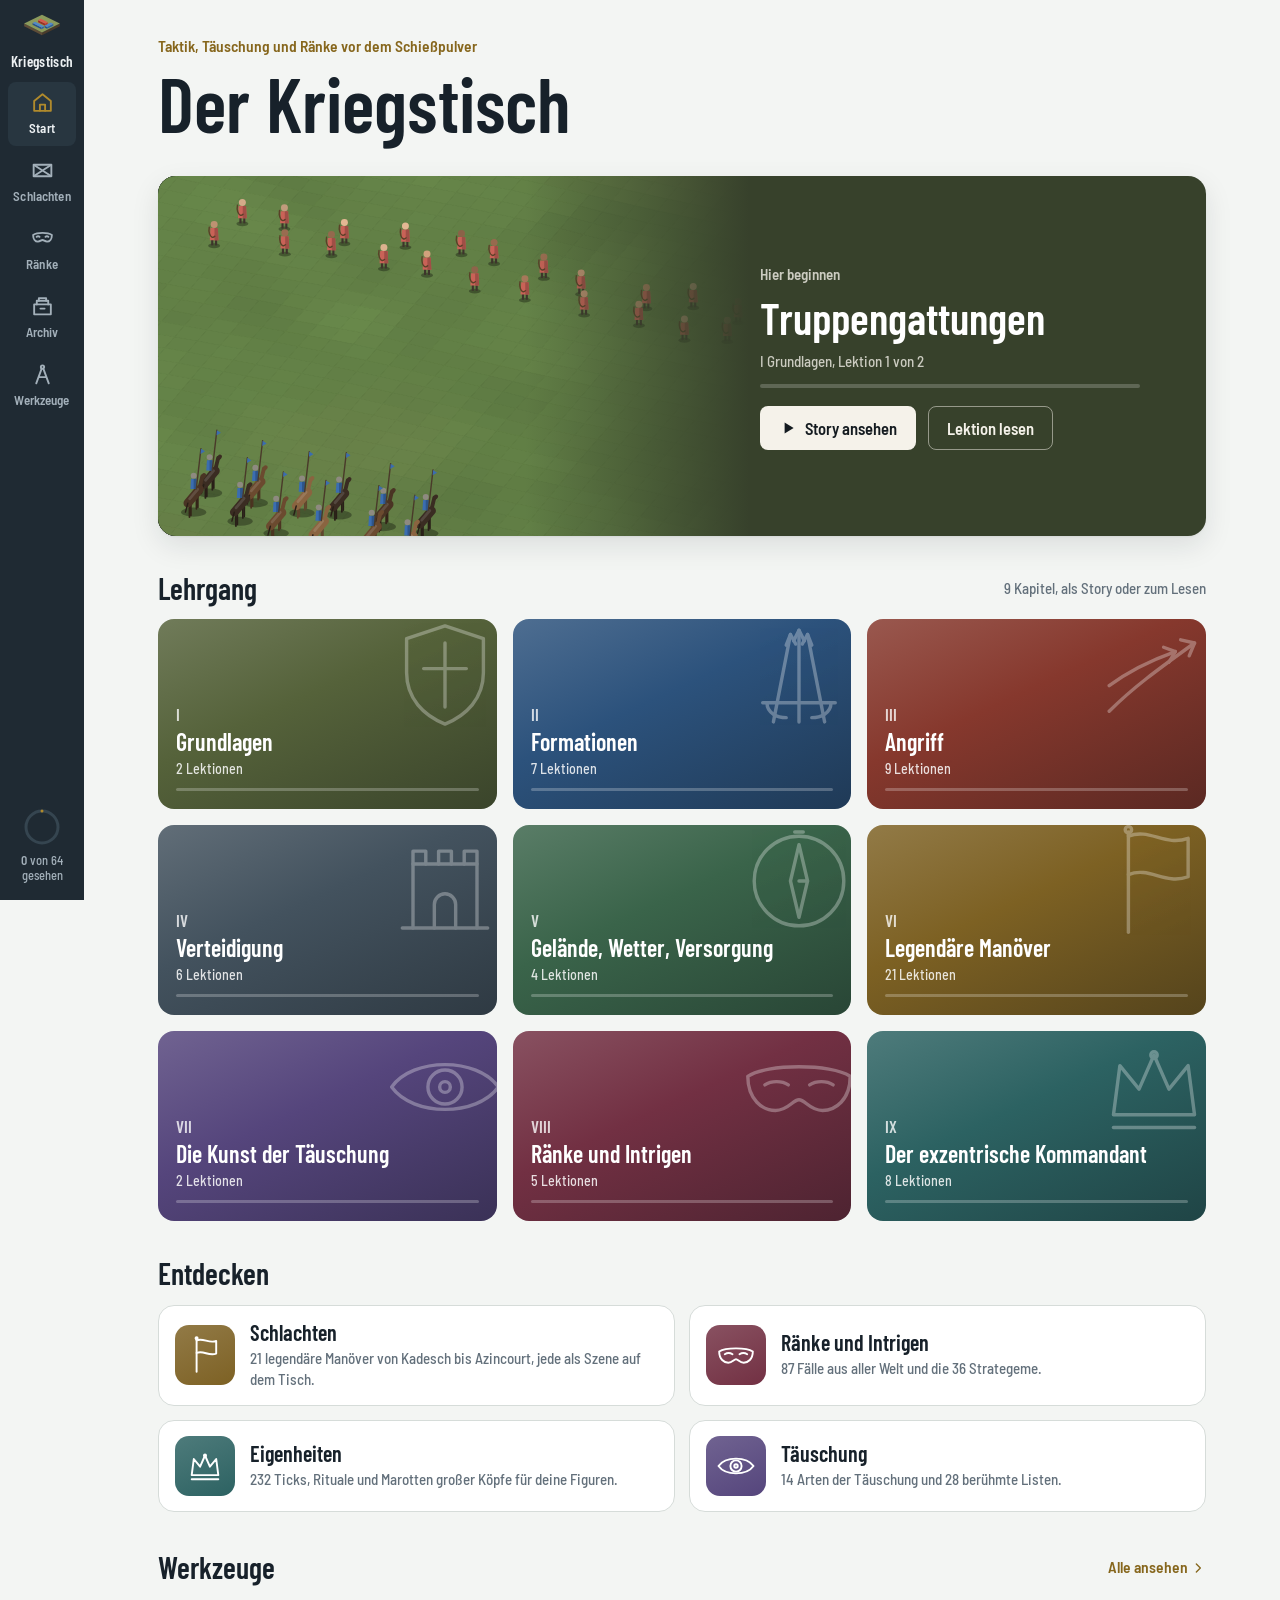
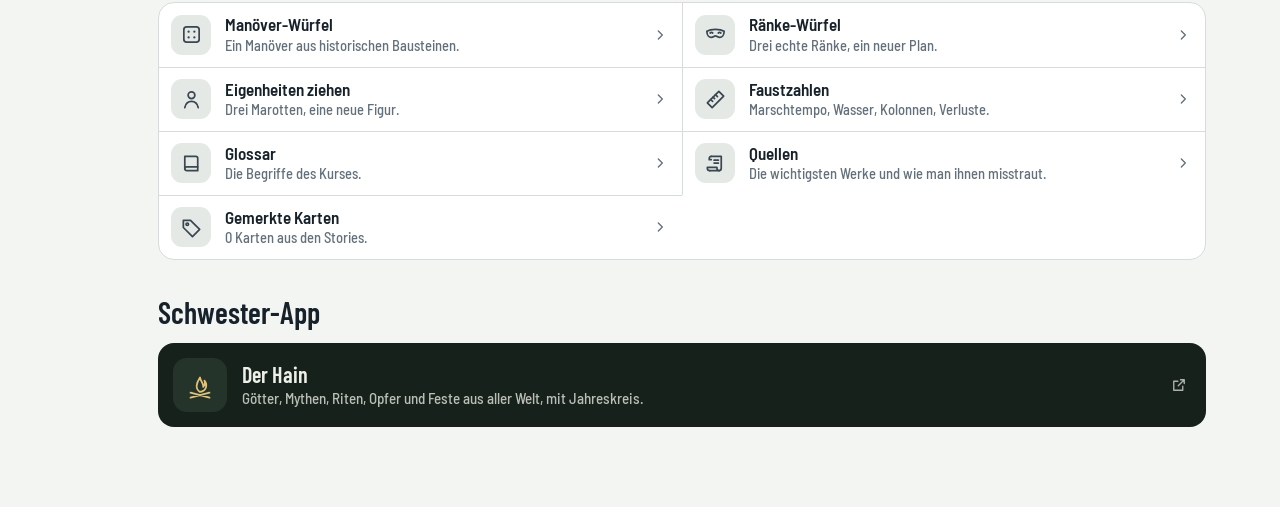
==== commit c76b365d: "Hauptmenü für beide Apps, Lektionen als Stories Kriegstisch: Startseite als Hauptmenü mit Weitermach" ====
--- a/index.html
+++ b/index.html
@@ -360,6 +360,117 @@
 .lessons a:hover .t { text-decoration: underline; text-decoration-color: var(--line-2); text-underline-offset: 3px; }
 .lessons a.done .n { color: var(--accent); }
 .lessons a.done .n::after { content: ""; display: inline-block; width: 5px; height: 5px; border-radius: 50%; background: var(--accent-fill); margin-left: 3px; vertical-align: middle; }
+/* ---------- Startseite: Hauptmenü ---------- */
+.home { gap: 36px; }
+.home .sect { gap: 14px; }
+.home-head { display: flex; align-items: flex-end; justify-content: space-between; gap: 14px 20px; flex-wrap: wrap; }
+.home-head .eyebrow { font-family: var(--f-ui); font-size: 15.5px; font-weight: 600; color: var(--accent); margin-bottom: 8px; }
+.home-prog { display: flex; align-items: center; gap: 10px; font-family: var(--f-ui); font-size: 15px; line-height: 1.3; color: var(--muted); }
+.home-prog .ring { width: 42px; height: 42px; flex: none; }
+.home-prog b { color: var(--ink); font-weight: 700; }
+.sect-row { display: flex; align-items: center; justify-content: space-between; gap: 4px 14px; flex-wrap: wrap; }
+.more { display: inline-flex; align-items: center; gap: 2px; min-height: 40px; font-family: var(--f-ui); font-size: 15.5px; font-weight: 600; color: var(--accent); text-decoration: none; }
+.more svg { width: 16px; height: 16px; }
+.more:hover { text-decoration: underline; text-underline-offset: 3px; }
+.rc-art .st-motif, .chap-art .st-motif, .tile-art .st-motif, .si .st-motif, .ch-art .st-motif { animation: none; filter: none; stroke: #fff; }
+/* Weitermachen: das lebende Bild der nächsten Lektion */
+.resume-card { --rc: color-mix(in srgb, var(--sc) 58%, #0d1317); position: relative; display: grid; grid-template-columns: minmax(0, 1fr); border-radius: 18px; overflow: hidden; color: #f5f2ea; background: var(--rc); box-shadow: var(--shadow); isolation: isolate; }
+.rc-art { --table: #10171c; --table-2: #172128; --ink: #e9ece8; --pill: rgba(16, 23, 28, 0.92); --pill-line: rgba(233, 236, 232, 0.22); --muted: #9aa5ad; --is-dark: 1;
+  position: relative; aspect-ratio: 16 / 10; display: grid; place-items: center; overflow: hidden; background: radial-gradient(120% 90% at 50% 40%, color-mix(in srgb, var(--sc) 50%, #10171c) 0%, #10171c 70%); }
+.rc-art[data-story] { cursor: pointer; }
+.rc-art .stage { position: absolute; inset: 0; width: 100%; height: 100%; aspect-ratio: auto; max-height: none; pointer-events: none; background: #10171c; }
+.rc-art .north, .rc-art .focus-x, .rc-art .hint, .rc-art .povbadge, .rc-art .tt-tip { display: none !important; }
+.rc-art::after { content: ""; position: absolute; inset: auto 0 0; height: 42%; background: linear-gradient(180deg, transparent, var(--rc)); pointer-events: none; }
+.rc-art > .st-motif { position: relative; width: 132px; stroke: #f5f2ea; stroke-width: 2.6; animation: st-float 7s ease-in-out infinite; }
+.rc-b { position: relative; display: grid; gap: 8px; padding: 2px 20px 20px; align-content: start; }
+.rc-k { font-family: var(--f-ui); font-size: 15px; font-weight: 600; color: rgba(245, 242, 234, 0.78); }
+.resume-card h2 { font-family: var(--f-head); font-weight: 600; font-size: clamp(32px, 4.6cqi, 44px); line-height: 1.02; color: #fff; }
+.rc-m { font-family: var(--f-ui); font-size: 15px; line-height: 1.4; color: rgba(245, 242, 234, 0.78); }
+.rc-bar { height: 4px; border-radius: 2px; background: rgba(255, 255, 255, 0.2); overflow: hidden; max-width: 380px; margin-top: 2px; }
+.rc-bar i { display: block; height: 100%; border-radius: 2px; background: #f5f2ea; }
+.resume-card .row, .chap-head .row { display: flex; flex-wrap: wrap; gap: 10px 12px; align-items: center; margin-top: 8px; }
+.btn.light { background: #f5f2ea; color: #141b20; }
+.btn.light:hover { background: #fff; }
+.btn.ghost { background: transparent; color: inherit; border-color: rgba(245, 242, 234, 0.5); }
+.btn.ghost:hover { border-color: #f5f2ea; }
+@container main (min-width: 760px) {
+  .resume-card { grid-template-columns: minmax(0, 1.3fr) minmax(0, 1fr); min-height: 360px; }
+  .rc-art { aspect-ratio: auto; }
+  .rc-art::after { inset: 0 0 0 auto; width: 38%; height: auto; background: linear-gradient(90deg, transparent, var(--rc)); }
+  .rc-b { align-content: center; padding: 30px 34px 30px 10px; gap: 10px; }
+}
+/* Lehrgang: eine Kachel pro Kapitel */
+.chapters { display: grid; grid-template-columns: repeat(2, minmax(0, 1fr)); gap: 12px; }
+.chap { position: relative; display: grid; align-content: end; min-height: 172px; padding: 14px 14px 15px; border-radius: 16px; overflow: hidden; isolation: isolate; color: #fff; text-decoration: none;
+  background: linear-gradient(155deg, color-mix(in srgb, var(--sc) 84%, #fff) 0%, var(--sc) 42%, color-mix(in srgb, var(--sc) 66%, #070b0e) 100%); transition: transform 0.18s ease, box-shadow 0.18s ease; }
+.chap:hover { transform: translateY(-2px); box-shadow: var(--shadow); }
+.chap-art { position: absolute; top: -8px; right: -12px; width: 108px; opacity: 0.3; z-index: -1; }
+.chap-art .st-motif { width: 100%; stroke-width: 3.2; }
+.chap-b { display: grid; gap: 2px; }
+.chap-n { font-family: var(--f-head); font-weight: 600; font-size: 17px; line-height: 1; opacity: 0.78; margin-bottom: 4px; }
+.chap b { font-family: var(--f-head); font-weight: 600; font-size: 21px; line-height: 1.06; overflow-wrap: anywhere; hyphens: auto; }
+.chap-m { font-family: var(--f-ui); font-size: 14px; line-height: 1.3; opacity: 0.84; margin-top: 4px; }
+.chap-bar { height: 3px; border-radius: 2px; background: rgba(255, 255, 255, 0.24); overflow: hidden; margin-top: 8px; }
+.chap-bar i { display: block; height: 100%; background: #fff; border-radius: 2px; }
+.chapters > .chap:last-child:nth-child(odd) { grid-column: 1 / -1; min-height: 128px; }
+@container main (min-width: 760px) {
+  .chapters { grid-template-columns: repeat(3, minmax(0, 1fr)); gap: 16px; }
+  .chapters > .chap:last-child:nth-child(odd) { grid-column: auto; min-height: 172px; }
+  .chap { min-height: 190px; padding: 18px; }
+  .chap-art { width: 128px; }
+  .chap b { font-size: 24px; }
+}
+/* Entdecken: die großen Sammlungen */
+.tiles { display: grid; grid-template-columns: minmax(0, 1fr); gap: 12px; }
+@container main (min-width: 640px) { .tiles { grid-template-columns: repeat(2, minmax(0, 1fr)); gap: 14px; } }
+.tile { display: grid; grid-template-columns: 60px minmax(0, 1fr); gap: 3px 15px; align-items: center; padding: 15px 16px; border-radius: 16px; border: 1px solid var(--line); background: var(--raise); color: var(--ink); text-decoration: none; transition: border-color 0.15s ease; }
+.tile:hover { border-color: var(--line-2); }
+.tile-art { grid-row: span 2; width: 60px; height: 60px; border-radius: 14px; display: grid; place-items: center; background: linear-gradient(155deg, color-mix(in srgb, var(--sc) 84%, #fff), var(--sc)); }
+.tile-art .st-motif { width: 42px; stroke-width: 5.5; }
+.tile > b { align-self: end; font-family: var(--f-head); font-weight: 600; font-size: 22px; line-height: 1.08; }
+.tile > span:last-child { align-self: start; font-family: var(--f-ui); font-size: 15px; line-height: 1.4; color: var(--muted); }
+/* Werkzeuge: gruppierte Liste */
+.tool-grid { display: grid; grid-template-columns: minmax(0, 1fr); border-radius: 16px; border: 1px solid var(--line); background: var(--raise); overflow: hidden; }
+.tool-grid a { display: grid; grid-template-columns: 40px minmax(0, 1fr) 16px; gap: 14px; align-items: center; min-height: 64px; padding: 11px 14px 11px 12px; color: var(--ink); text-decoration: none; border-top: 1px solid var(--line); }
+.tool-grid a:first-child { border-top: 0; }
+.tool-grid a:hover { background: var(--bg-2); }
+.tool-grid .ti { width: 40px; height: 40px; border-radius: 11px; display: grid; place-items: center; background: var(--sunk); color: var(--ink-2); }
+.tool-grid .ti svg { width: 23px; height: 23px; }
+.tool-grid a > svg { width: 16px; height: 16px; color: var(--muted); }
+.tool-grid b { display: block; font-family: var(--f-ui); font-size: 17px; font-weight: 600; line-height: 1.2; }
+.tool-grid small { display: block; font-family: var(--f-ui); font-size: 14.5px; line-height: 1.35; color: var(--muted); margin-top: 1px; }
+@container main (min-width: 760px) { .tool-grid { grid-template-columns: repeat(2, minmax(0, 1fr)); } .tool-grid a:nth-child(2) { border-top: 0; } .tool-grid a:nth-child(even) { border-left: 1px solid var(--line); } }
+/* Schwester-App */
+.sister { display: grid; grid-template-columns: 54px minmax(0, 1fr) 18px; gap: 15px; align-items: center; padding: 15px 18px 15px 15px; border-radius: 16px; background: #17211b; color: #eef0e8; text-decoration: none; }
+.sister .si { width: 54px; height: 54px; border-radius: 14px; display: grid; place-items: center; background: #24342a; }
+.sister .si .st-motif { width: 38px; stroke: #e2c27a; stroke-width: 5.5; }
+.sister b { display: block; font-family: var(--f-head); font-weight: 600; font-size: 22px; line-height: 1.1; }
+.sister small { display: block; font-family: var(--f-ui); font-size: 15px; line-height: 1.4; color: rgba(238, 240, 232, 0.76); margin-top: 2px; }
+.sister > svg { width: 18px; height: 18px; color: rgba(238, 240, 232, 0.7); }
+.sister:hover b { text-decoration: underline; text-underline-offset: 3px; text-decoration-color: rgba(238, 240, 232, 0.5); }
+/* Kapitelseite */
+.chap-head { position: relative; display: grid; padding: 24px 20px 22px; border-radius: 18px; overflow: hidden; isolation: isolate; color: #f5f2ea;
+  background: linear-gradient(150deg, color-mix(in srgb, var(--sc) 86%, #fff) 0%, var(--sc) 40%, color-mix(in srgb, var(--sc) 60%, #070b0e) 100%); }
+.ch-art { position: absolute; top: -18px; right: -26px; width: 180px; opacity: 0.24; z-index: -1; }
+.ch-art .st-motif { width: 100%; stroke-width: 2.6; }
+.ch-b { display: grid; gap: 10px; max-width: 640px; }
+.chap-head .h1 { color: #fff; }
+.chap-head p:not(.rc-k) { font-size: 17px; line-height: 1.5; color: rgba(245, 242, 234, 0.9); }
+.ch-m { font-family: var(--f-ui); font-size: 15px; color: rgba(245, 242, 234, 0.8); }
+@container main (min-width: 760px) { .chap-head { padding: 34px 36px 32px; } .ch-art { width: 260px; top: -30px; right: -20px; } }
+.lesson-list { list-style: none; padding: 0; display: grid; gap: 8px; max-width: 820px; }
+@container main (min-width: 980px) { .lesson-list { grid-template-columns: repeat(2, minmax(0, 1fr)); gap: 10px 12px; max-width: none; } }
+.lesson-list li { display: grid; grid-template-columns: minmax(0, 1fr) auto; align-items: center; border-radius: 14px; border: 1px solid var(--line); background: var(--raise); transition: border-color 0.15s ease; }
+.lesson-list li:hover { border-color: var(--line-2); }
+.lesson-list a { display: grid; grid-template-columns: 32px minmax(0, 1fr); gap: 13px; align-items: center; padding: 12px 8px 12px 14px; color: var(--ink); text-decoration: none; border-radius: 14px; }
+.lesson-list .n { width: 32px; height: 32px; border-radius: 50%; display: grid; place-items: center; font-family: var(--f-ui); font-size: 15px; font-weight: 600; background: var(--sunk); color: var(--ink-2); font-variant-numeric: tabular-nums; }
+.lesson-list li.done .n { background: color-mix(in srgb, var(--accent-fill) 24%, transparent); color: var(--accent); }
+.lesson-list b { display: block; font-family: var(--f-ui); font-size: 17.5px; font-weight: 600; line-height: 1.25; }
+.lesson-list small { display: -webkit-box; -webkit-line-clamp: 2; -webkit-box-orient: vertical; overflow: hidden; font-family: var(--f-ui); font-size: 14.5px; line-height: 1.35; color: var(--muted); margin-top: 2px; }
+.ll-st { width: 48px; height: 48px; margin-right: 4px; padding: 0; border: 0; border-radius: 50%; background: transparent; display: grid; place-items: center; color: var(--ink); }
+.ll-st span { width: 34px; height: 34px; border-radius: 50%; display: grid; place-items: center; background: var(--sunk); transition: background 0.15s ease; }
+.ll-st:hover span { background: var(--line); }
+.ll-st svg { width: 13px; height: 13px; margin-left: 2px; }
 /* Zeitleiste der Schlachten */
 .timeline { display: grid; gap: 34px; max-width: 880px; }
 .era { display: grid; gap: 4px; }
@@ -513,7 +624,118 @@
 @container main (max-width: 520px) { .stg-b { padding-left: 0; } .stg-it summary { grid-template-columns: 30px minmax(0, 1fr) 18px; gap: 10px; } }
 .qk-card .use b { display: inline; }
 
-@media (prefers-reduced-motion: reduce) { .north svg, .hint { transition: none; } }
+/* ---------- Lektionen als Story ---------- */
+.l-story { margin-top: 6px; }
+.stories-sect { gap: 12px; }
+.rings { display: flex; gap: 12px; overflow-x: auto; padding: 6px 2px 10px; scrollbar-width: none; scroll-snap-type: x proximity; }
+.rings::-webkit-scrollbar { display: none; }
+.ring { flex: none; width: 96px; display: grid; justify-items: center; align-content: start; gap: 6px; padding: 0; border: 0; background: none; color: var(--ink); scroll-snap-align: start; }
+.ring-c { width: 74px; height: 74px; border-radius: 50%; display: grid; place-items: center; background: var(--sc); box-shadow: 0 0 0 3px var(--bg), 0 0 0 6px var(--accent-fill); transition: transform 0.15s; }
+.ring.all .ring-c { box-shadow: 0 0 0 3px var(--bg), 0 0 0 5px var(--line-2); }
+.ring:hover .ring-c { transform: scale(1.04); }
+.ring-c .st-motif { width: 42px; height: 42px; fill: none; stroke: #fff; stroke-width: 5; stroke-linecap: round; stroke-linejoin: round; animation: none; filter: none; }
+.ring-c .st-motif path { stroke-dasharray: none; animation: none; }
+.ring-t { font-family: var(--f-ui); font-size: 13.5px; font-weight: 600; line-height: 1.2; text-align: center; }
+.ring-n { font-family: var(--f-ui); font-size: 12.5px; color: var(--muted); font-variant-numeric: tabular-nums; margin-top: -3px; }
+body.has-story { overflow: hidden; }
+.story { position: fixed; inset: 0; z-index: 100; display: grid; place-items: center; background: rgba(6, 10, 13, 0.9); -webkit-user-select: none; user-select: none;
+  --st-ink: #f5f2ea; --st-muted: rgba(245, 242, 234, 0.72); --st-top: #10171c;
+  --table: #10171c; --table-2: #172128; --ink: #e9ece8; --pill: rgba(16, 23, 28, 0.92); --pill-line: rgba(233, 236, 232, 0.22); --muted: #9aa5ad; --is-dark: 1; }
+.st-frame { position: relative; width: min(440px, 100vw); height: min(880px, 100dvh); border-radius: 18px; overflow: hidden; color: var(--st-ink); cursor: pointer; box-shadow: 0 30px 80px rgba(0, 0, 0, 0.5);
+  background: linear-gradient(180deg, var(--st-top) 0%, var(--st-top) 34%, color-mix(in srgb, var(--sc) 78%, var(--st-top)) 78%, var(--sc) 100%); }
+@media (max-width: 700px), (max-height: 640px) { .st-frame { width: 100vw; height: 100dvh; border-radius: 0; } }
+.st-bars { position: absolute; z-index: 6; top: calc(env(safe-area-inset-top, 0px) + 10px); left: 12px; right: 12px; display: flex; gap: 4px; }
+.st-bars i { flex: 1; height: 3px; border-radius: 2px; background: rgba(255, 255, 255, 0.28); overflow: hidden; }
+.st-bars b { display: block; height: 100%; width: 0; background: #fff; }
+.st-bars i.done b { width: 100%; }
+.st-bars i.now b { width: 100%; animation: st-fill 0.5s ease-out; }
+@keyframes st-fill { from { width: 0; } }
+.st-top { position: absolute; z-index: 6; top: calc(env(safe-area-inset-top, 0px) + 18px); left: 14px; right: 4px; display: flex; align-items: center; gap: 2px; cursor: default; }
+.st-ch { flex: 1; min-width: 0; font-family: var(--f-ui); font-size: 14.5px; font-weight: 600; color: var(--st-muted); white-space: nowrap; overflow: hidden; text-overflow: ellipsis; }
+.st-top button { width: 44px; height: 44px; display: grid; place-items: center; padding: 0; border: 0; border-radius: 50%; background: transparent; color: var(--st-ink); }
+.st-top button svg { width: 22px; height: 22px; }
+.st-top button:hover { background: rgba(255, 255, 255, 0.1); }
+.st-stack { position: absolute; inset: 0; }
+.st-card { position: absolute; inset: 0; display: grid; grid-template-rows: minmax(0, 1fr) auto; padding-top: calc(env(safe-area-inset-top, 0px) + 66px); padding-bottom: env(safe-area-inset-bottom, 0px); opacity: 0; transform: translateX(26px); transition: opacity 0.3s ease, transform 0.3s ease; }
+.st-card.from-l { transform: translateX(-26px); }
+.st-card.on { opacity: 1; transform: none; }
+.st-card.off { opacity: 0; transition-duration: 0.2s; }
+.st-card.t-duo, .st-card.t-list, .st-card.t-quiz, .st-card.t-quiz-order, .st-card.t-quote { grid-template-rows: minmax(0, 1fr); align-content: center; }
+.st-art { position: relative; min-height: 0; display: grid; place-items: center; padding: 8px 24px; }
+.st-art:not(.st-stage)::before { content: ""; position: absolute; width: min(70vw, 280px); aspect-ratio: 1; border-radius: 50%; background: radial-gradient(circle, color-mix(in srgb, var(--sc) 75%, transparent) 0%, transparent 68%); }
+.st-art.small .st-motif { width: 92px; }
+.st-art.st-stage { padding: 0; }
+.st-art .stage { width: 100%; height: 100%; aspect-ratio: auto; max-height: none; background: var(--st-top); touch-action: none; }
+.st-art .stage .tt-canvas { cursor: pointer; }
+.story .north, .story .focus-x, .story .hint, .story .povbadge, .story .tt-tip { display: none !important; }
+.st-motif { position: relative; width: min(56vw, 230px); height: auto; fill: none; stroke: var(--st-ink); stroke-width: 2.6; stroke-linecap: round; stroke-linejoin: round; filter: drop-shadow(0 0 16px rgba(255, 255, 255, 0.12)); animation: st-float 7s ease-in-out infinite; }
+.st-card.on .st-motif path { stroke-dasharray: 1; stroke-dashoffset: 1; animation: st-draw 1.2s ease forwards; animation-delay: var(--d, 0s); }
+@keyframes st-draw { to { stroke-dashoffset: 0; } }
+@keyframes st-float { 50% { transform: translateY(-6px); } }
+.st-txt { position: relative; display: grid; gap: 10px; padding: 18px 26px 34px; align-content: start; }
+.st-txt h1 { font-family: var(--f-head); font-weight: 600; font-size: clamp(44px, 12vw, 58px); line-height: 0.95; }
+.st-txt h2 { font-family: var(--f-head); font-weight: 600; font-size: 31px; line-height: 1.08; }
+.st-kick { font-family: var(--f-ui); font-size: 15px; font-weight: 700; color: var(--st-muted); }
+.st-sub { font-size: 20px; line-height: 1.4; font-style: italic; }
+.st-when { font-family: var(--f-ui); font-size: 15.5px; color: var(--st-muted); }
+.st-p { font-size: 19.5px; line-height: 1.5; }
+.st-hint, .st-go { font-family: var(--f-ui); font-size: 14px; color: var(--st-muted); margin-top: 6px; }
+.st-card.on .st-hint { animation: st-pulse 2.4s ease-in-out 1.2s 2; }
+@keyframes st-pulse { 50% { opacity: 0.35; } }
+.st-duo { gap: 0; }
+.st-duo > div { display: grid; gap: 6px; padding: 18px 0; }
+.st-duo > div + div { border-top: 1px solid rgba(255, 255, 255, 0.22); }
+.st-duo p:not(.st-kick) { font-size: 19px; line-height: 1.5; }
+.st-list ul, .st-end ul { list-style: none; padding: 0; margin: 4px 0 0; display: grid; gap: 12px; }
+.st-list li, .st-end li { position: relative; padding-left: 22px; font-size: 18.5px; line-height: 1.45; }
+.st-list li::before, .st-end li::before { content: ""; position: absolute; left: 2px; top: 0.6em; width: 9px; height: 9px; border-radius: 50%; background: var(--st-ink); }
+.st-list.k-plus li::before { background: #8fd6a2; }
+.st-list.k-minus li::before { background: #f2a49c; }
+.st-list.k-konter li::before { background: #9fc4f2; }
+.st-quote blockquote { margin: 0; font-size: 24px; line-height: 1.4; font-style: italic; }
+.st-novel { gap: 8px; }
+.st-quiz { gap: 12px; }
+.st-ctx { font-size: 19px; line-height: 1.45; font-style: italic; }
+.st-opts { display: grid; gap: 10px; margin-top: 4px; cursor: default; }
+.st-opt { min-height: 54px; padding: 12px 16px; border-radius: 14px; border: 1.5px solid rgba(255, 255, 255, 0.35); background: rgba(255, 255, 255, 0.08); color: var(--st-ink); font-family: var(--f-ui); font-size: 17.5px; font-weight: 600; text-align: left; line-height: 1.25; transition: background 0.2s, border-color 0.2s, opacity 0.2s; }
+.st-opt:hover:not(:disabled) { background: rgba(255, 255, 255, 0.16); }
+.st-opt.right { background: #2c7346; border-color: #6fcf8e; }
+.st-opt.wrong { background: #84302b; border-color: #e0756c; }
+.st-opt.dim { opacity: 0.45; }
+.st-opt:disabled { cursor: default; }
+.st-opts.nudge { animation: st-nudge 0.35s; }
+@keyframes st-nudge { 25% { transform: translateX(-6px); } 75% { transform: translateX(6px); } }
+.st-why { display: grid; gap: 4px; font-size: 17.5px; line-height: 1.45; }
+.st-verdict { font-family: var(--f-ui); font-weight: 700; font-size: 18px; }
+.st-verdict.ok { color: #9be3b0; }
+.st-verdict.no { color: #ffb4ab; }
+.st-end { gap: 12px; }
+.st-score { font-family: var(--f-ui); font-size: 16px; font-weight: 600; color: var(--st-muted); }
+.st-acts { display: grid; gap: 8px; margin-top: 6px; cursor: default; }
+.st-btn { min-height: 48px; padding: 10px 16px; border-radius: 12px; border: 1.5px solid rgba(255, 255, 255, 0.4); background: transparent; color: var(--st-ink); font-family: var(--f-ui); font-size: 16.5px; font-weight: 600; text-align: center; }
+.st-btn.primary { background: var(--st-ink); color: #141b20; border-color: var(--st-ink); }
+.st-btn:hover { border-color: #fff; }
+.story .sr-tap { position: absolute; width: 1px; height: 1px; overflow: hidden; clip: rect(0 0 0 0); }
+.st-side { position: fixed; top: 50%; z-index: 101; width: 48px; height: 48px; margin-top: -24px; display: grid; place-items: center; padding: 0; border: 0; border-radius: 50%; background: rgba(255, 255, 255, 0.12); color: #fff; }
+.st-side svg { width: 24px; height: 24px; }
+.st-side:hover { background: rgba(255, 255, 255, 0.22); }
+.st-side:disabled { opacity: 0.25; }
+.st-sprev { left: calc(50% - 220px - 70px); }
+.st-snext { right: calc(50% - 220px - 70px); }
+@media (max-width: 700px), (max-height: 640px) { .st-side { display: none; } }
+.st-toast { position: absolute; z-index: 7; left: 50%; bottom: calc(env(safe-area-inset-bottom, 0px) + 26px); transform: translate(-50%, 10px); opacity: 0; padding: 8px 14px; border-radius: 20px; background: rgba(0, 0, 0, 0.72); color: #fff; font-family: var(--f-ui); font-size: 14.5px; font-weight: 600; transition: opacity 0.2s, transform 0.2s; pointer-events: none; }
+.st-toast.on { opacity: 1; transform: translate(-50%, 0); }
+.cards-list { display: grid; grid-template-columns: repeat(auto-fill, minmax(min(100%, 300px), 1fr)); gap: 14px; }
+.saved-card { display: grid; gap: 8px; align-content: start; padding: 16px 18px; border-radius: 14px; background: var(--sc); color: #f5f2ea; }
+.saved-card .sc-l { font-family: var(--f-ui); font-size: 14.5px; font-weight: 600; }
+.saved-card .sc-l a { color: rgba(245, 242, 234, 0.8); }
+.saved-card h3 { font-family: var(--f-head); font-weight: 600; font-size: 22px; line-height: 1.15; }
+.saved-card p { font-size: 16px; line-height: 1.5; }
+.saved-card .btn.secondary { background: transparent; color: #f5f2ea; border-color: rgba(245, 242, 234, 0.5); }
+.saved-card .linkbtn { color: rgba(245, 242, 234, 0.85); }
+.linkbtn { border: 0; background: none; padding: 0; color: var(--ink-2); font-family: var(--f-ui); font-weight: 600; text-decoration: underline; text-underline-offset: 3px; }
+
+@media (prefers-reduced-motion: reduce) { .north svg, .hint { transition: none; } .st-card, .st-motif, .st-card.on .st-motif path, .st-bars i.now b { animation: none !important; transition: none !important; stroke-dashoffset: 0 !important; } }
 @media print { .rail, .bar, .viewbar, .transport, .pager { display: none !important; } }
 
 </style>
@@ -7456,6 +7678,51 @@
 }
 })();
 
+/* ---- stories.js ---- */
+/* =====================================================================
+   Kriegstisch – handgeschriebene Stories. Lektionen ohne Eintrag hier bekommen
+   eine automatisch gebaute Story aus ihrem Lektionstext (siehe story.js).
+   Kartentypen: cover, text, stage (Phase vom Tisch), duo, list, quote, quiz, novel.
+   ===================================================================== */
+(function () {
+const KT = window.KT; KT.stories = KT.stories || {};
+
+KT.stories.cannae = {
+  take: ['Eine Mitte, die nachgibt, kann eine Falle sein.', 'Entschieden wird an den Flügeln und im Rücken, nicht in der Mitte.', 'Ein Gegner, der sich im Vorteil fühlt, schaut nicht zur Seite.'],
+  cards: [
+    { t: 'cover', title: 'Cannae', sub: 'Die Sichel, die nachgibt', when: '216 v. Chr., Apulien', art: { phase: 0 } },
+    { t: 'text', h: 'Rom will durchbrechen', p: 'Rom stellt die größte Armee seiner Geschichte auf. Sie steht so tief gestaffelt, dass sie jede Front durchbrechen soll.', art: 'shield' },
+    { t: 'stage', phase: 0, h: 'Die Aufstellung', p: 'Hannibals Mitte ist dünn und nach vorn gewölbt. An ihren Rändern warten afrikanische Veteranen, die noch niemand beachtet.' },
+    { t: 'stage', phase: 1, h: 'Reiterkampf am Fluss', p: 'Am Fluss prallen die Reiter aufeinander. Hasdrubals schwere Reiterei treibt die römische vom Feld.' },
+    { t: 'stage', phase: 2, h: 'Die Sichel gibt nach', p: 'Die Mitte weicht Schritt für Schritt zurück. Die Legionen drängen nach und fühlen sich wie Sieger.' },
+    { t: 'quiz', q: 'Warum lässt Hannibal seine Mitte zurückweichen?', opts: ['Sie ist zu schwach und flieht.', 'Die Römer sollen immer tiefer in eine Tasche laufen.', 'Seine Reiter brauchen Zeit, das Lager zu plündern.'], a: 1, why: 'Das Zurückweichen ist gewollt: Jeder römische Schritt nach vorn führt tiefer zwischen die wartenden Flügel.' },
+    { t: 'stage', phase: 3, h: 'Der Ritt hinter die Front', p: 'Hasdrubals Reiter umrunden das Schlachtfeld und tauchen hinter den Legionen auf.' },
+    { t: 'stage', phase: 4, h: 'Die Veteranen schwenken ein', p: 'Die Afrikaner an beiden Rändern haben noch nicht gekämpft. Jetzt schwenken sie ein und fassen die Römer von der Seite.' },
+    { t: 'duo', saw: 'Eine dünne Mitte aus Galliern und Iberern, die unter dem Druck zurückwich. Es fühlte sich an wie der Anfang eines Durchbruchs.', was: 'Jeder Schritt nach vorn führte tiefer in die Tasche. Die Flügel hatten noch gar nicht gekämpft, und hinter den Legionen ritt schon Hasdrubal.' },
+    { t: 'stage', phase: 5, h: 'Der Kessel', p: 'Die Römer stehen so eng, dass viele ihre Waffen kaum noch heben können. Aus dem Vormarsch ist eine Falle geworden.' },
+    { t: 'quiz', q: 'Wer schließt den Kessel im Rücken der Römer?', opts: ['Die afrikanischen Veteranen', 'Hasdrubals Reiterei', 'Die gallische Mitte'], a: 1, why: 'Die Veteranen fassen die Flanken. Den Rücken schließen Hasdrubals Reiter, nachdem sie die römische Reiterei vertrieben haben.' },
+    { t: 'novel', p: 'Erzähl aus der Mitte der Masse: Der Vormarsch fühlt sich gut an, dann wird es eng, dann schreit hinten jemand. Bis zur letzten Stunde sieht es aus wie ein römischer Sieg.' },
+  ],
+};
+
+KT.stories['raenke-schreiben'] = {
+  take: ['Führ Buch darüber, wer was weiß.', 'Gib dem Leser Wissen, nicht nur Überraschungen.', 'Jede List kostet etwas, und der Gegner ist nicht dumm.'],
+  cards: [
+    { t: 'cover', title: 'Ränke schreiben', sub: 'Sieben Regeln für Intrigen, an die Leser glauben', art: 'quill' },
+    { t: 'text', h: 'Wer weiß was', p: 'Jede Intrige ist eine Tabelle: die Figuren in den Zeilen, die Wahrheiten in den Spalten. Jede Szene sollte mindestens ein Feld verändern.', art: 'scroll', key: true },
+    { t: 'text', h: 'Spannung schlägt Überraschung', p: 'Hitchcock erklärte es mit einer Bombe unter dem Tisch: Explodiert sie ohne Vorwarnung, gibt es fünfzehn Sekunden Überraschung. Weiß das Publikum von ihr, gibt es fünfzehn Minuten Spannung.', art: 'eye', key: true },
+    { t: 'quiz', q: 'Was erzeugt nach Hitchcock mehr Spannung?', opts: ['Die Bombe explodiert ohne Vorwarnung.', 'Das Publikum weiß von der Bombe, die Figuren nicht.'], a: 1, why: 'Spannung entsteht aus Wissen: Der Leser sieht die Gefahr, die Figuren sehen sie nicht.' },
+    { t: 'text', h: 'Der Plan reißt', p: 'Kein Plan übersteht den ersten Kontakt mit dem Gegner unbeschadet. Lass ihn an einer unbedachten Stelle reißen und zeig, wie dein Feldherr improvisiert.', art: 'compass' },
+    { t: 'text', h: 'Warum Menschen verraten', p: 'Kautilya nennt vier Gruppen, die man gewinnen kann: die Zornigen, die Verängstigten, die Gierigen und die Stolzen. Moderne Geheimdienste sagen: Geld, Überzeugung, Zwang und Eitelkeit.', art: 'mask', key: true },
+    { t: 'quiz', q: 'Welche Gruppe nennt Kautilya nicht?', opts: ['die Zornigen', 'die Gierigen', 'die Frommen', 'die Stolzen'], a: 2, why: 'Kautilya nennt die Zornigen, die Verängstigten, die Gierigen und die Stolzen.' },
+    { t: 'text', h: 'Jede List hat einen Preis', p: 'Sunzi kennt Spione, die man bewusst opfert: Sie tragen falsche Nachrichten zum Feind. Zeig den Preis einer List, am besten an einer Figur, die der Leser mag.', art: 'sword' },
+    { t: 'text', h: 'Der würdige Gegner', p: 'Ein Ränkeschmied ist nur so klug wie der, den er hereinlegt. Gib dem Gegner einen guten Grund, den Köder zu schlucken, und lass ihn einmal gewinnen.', art: 'crown' },
+    { t: 'list', h: 'Die Prüfliste', items: ['Motiv: Warum jetzt?', 'Mittel: Wer und was wird gebraucht?', 'Gelegenheit: Wo ist die Lücke?', 'Tarnung: Was sieht der Gegner?', 'Ausweg: Was, wenn es auffliegt?', 'Spur: Welches Detail verrät den Plan vorher?'] },
+    { t: 'novel', p: 'Der klügste Zug deines Feldherrn ist nicht der, den der Leser bewundert, sondern der, den er im Rückblick hätte sehen können.' },
+  ],
+};
+})();
+
 /* ---- app.js ---- */
 /* =====================================================================
    Kriegstisch – Oberfläche: Rahmen, Bereiche, Lektionen, Tisch
@@ -7470,7 +7737,8 @@
 const SV = (d, w) => '<svg viewBox="0 0 24 24" fill="none" stroke="currentColor" stroke-width="' + (w || 1.8) + '" stroke-linecap="round" stroke-linejoin="round" aria-hidden="true">' + d + '</svg>';
 const ICON = {
   mark: '<svg viewBox="0 0 40 40" aria-hidden="true"><path d="M1.2 19.6L20 29L20 31.82L1.2 22.42Z" fill="#5E4C37"/><path d="M38.8 19.6L20 29L20 31.82L38.8 22.42Z" fill="#4A3B2B"/><path d="M20 10.2L38.8 19.6L20 29L1.2 19.6Z" fill="#8B9A5C"/><path d="M15.86 18.19L23.2 21.86L23.2 19.6L15.86 15.93Z" fill="#9C2F26"/><path d="M26.02 20.45L23.2 21.86L23.2 19.6L26.02 18.19Z" fill="#B83C31"/><path d="M18.68 14.52L26.02 18.19L23.2 19.6L15.86 15.93Z" fill="#D45A4E"/><path d="M10.04 20.82L19.44 25.52L19.44 23.64L10.04 18.94Z" fill="#24508A"/><path d="M22.07 24.21L19.44 25.52L19.44 23.64L22.07 22.33Z" fill="#2F62A3"/><path d="M12.67 17.63L22.07 22.33L19.44 23.64L10.04 18.94Z" fill="#5287CB"/><path d="M22.73 23.69L25.36 25.01L25.36 23.13L22.73 21.81Z" fill="#24508A"/><path d="M31.94 21.72L25.36 25.01L25.36 23.13L31.94 19.84Z" fill="#2F62A3"/><path d="M29.31 18.52L31.94 19.84L25.36 23.13L22.73 21.81Z" fill="#5287CB"/></svg>',
-  lehrgang: SV('<path d="M3.5 6.5l5.5-2 6 2 5.5-2v13l-5.5 2-6-2-5.5 2z"/><path d="M9 4.5v13M15 6.5v13"/>'),
+  lehrgang: SV('<path d="M4 10.5L12 4l8 6.5V20H4z"/><path d="M9.5 20v-6h5v6"/>'),
+  map: SV('<path d="M3.5 6.5l5.5-2 6 2 5.5-2v13l-5.5 2-6-2-5.5 2z"/><path d="M9 4.5v13M15 6.5v13"/>'),
   schlachten: SV('<rect x="3.5" y="6.5" width="17" height="11" rx=".5"/><path d="M3.5 6.5l17 11M20.5 6.5l-17 11"/>'),
   archiv: SV('<path d="M4 10h16v9.5H4z"/><path d="M6.5 10V6.5h11V10"/><path d="M8.5 6.5V4h7v2.5"/><path d="M10 14h4"/>'),
   raenke: SV('<path d="M3 8.6c2.2-1.4 5.3-2 9-2s6.8.6 9 2c0 3.9-2.1 6.4-4.6 6.4-2.1 0-3-1.6-4.4-1.6s-2.3 1.6-4.4 1.6C5.1 15 3 12.5 3 8.6z"/><path d="M6.4 10.4c.8-.6 1.9-.6 2.7 0M14.9 10.4c.8-.6 1.9-.6 2.7 0"/>'),
@@ -7518,7 +7786,7 @@
   { id: 'quellen', icon: 'scroll', label: 'Quellen', desc: 'Die wichtigsten antiken, mittelalterlichen und modernen Werke, und wie man ihnen misstraut.' },
 ].filter((t) => KT.lessons[t.id]);
 const DESTS = [
-  { id: 'lehrgang', label: 'Lehrgang', href: 'start' },
+  { id: 'lehrgang', label: 'Start', href: 'start' },
   { id: 'schlachten', label: 'Schlachten', href: 'schlachten' },
   { id: 'raenke', label: 'Ränke', href: 'raenke' },
   { id: 'archiv', label: 'Archiv', href: 'marotten' },
@@ -7546,7 +7814,9 @@
 function setBar(dest, title) {
   if (!title) { bar.innerHTML = '<a class="mark" href="#start">' + ICON.mark + '<b>Der Kriegstisch</b></a>'; return; }
   const d = DESTS.find((x) => x.id === dest) || DESTS[0];
-  bar.innerHTML = '<a class="back" href="#' + d.href + '">' + ICON.back + '<span>' + d.label + '</span></a><span class="title">' + esc(title) + '</span>';
+  const id = (location.hash || '').slice(1).split('?')[0]; const ch = CHAP[id];
+  const back = ch && dest === 'lehrgang' ? [chHref(ch), ch.title] : /^kapitel-/.test(id) && dest === 'lehrgang' ? ['#start', 'Start'] : ['#' + d.href, d.label];
+  bar.innerHTML = '<a class="back" href="' + back[0] + '">' + ICON.back + '<span>' + esc(back[1]) + '</span></a><span class="title">' + esc(title) + '</span>';
 }
 function ixItem(id, n, sub, cur) {
   const L = KT.lessons[id]; if (!L) return '';
@@ -7603,7 +7873,7 @@
 function mountTable(slotEl, sceneId, opts) {
   opts = opts || {}; const def = TT.defs[sceneId]; if (!def) { slotEl.innerHTML = '<p class="note">Diese Szene fehlt.</p>'; return; }
   const meta = def.meta; slotEl.innerHTML = tableHTML(meta, opts.hero);
-  const root = $('.tbl', slotEl); $('.stage-slot', root).replaceWith(stageEl);
+  const root = $('.tbl', slotEl); $('.stage-slot', root).replaceWith(stageEl); STAGE.readTheme(true);
   T = { root, meta, sceneId, hero: !!opts.hero, play: $('.play', root), restart: $('.restart', root), range: $('input[type=range]', root), fill: $('.fill', root), time: $('.time', root), phases: $('.phases', root), caption: $('.caption', root), vdesc: $('.vdesc', root), scrub: $('.scrub', root), legend: $('.tbl-legend', root), variant: null };
   loadScene(sceneId, (meta.variants && meta.variants[0] && meta.variants[0].id) || null, false);
   T.play.addEventListener('click', () => STAGE.toggle());
@@ -7658,15 +7928,16 @@
 STAGE.on('phase', (i) => renderCaption(i));
 STAGE.on('play', () => { if (T) { T.play.innerHTML = ICON.pause; T.play.setAttribute('aria-label', 'Anhalten'); } });
 STAGE.on('pause', () => { if (T) { T.play.innerHTML = ICON.play; T.play.setAttribute('aria-label', 'Abspielen'); } });
-STAGE.on('end', () => { if (T && T.hero) setTimeout(() => { if (T && T.hero && !STAGE.playing) { STAGE.setTime(0); STAGE.play(); } }, 2200); });
+const onHome = () => homeStage && !T && stageEl.parentNode && stageEl.parentNode.id === 'rcArt';
+STAGE.on('end', () => { if (onHome()) { setTimeout(() => { if (onHome()) { STAGE.setTime(0); STAGE.play(); } }, 1600); return; } if (T && T.hero) setTimeout(() => { if (T && T.hero && !STAGE.playing) { STAGE.setTime(0); STAGE.play(); } }, 2200); });
 
 // ---------- Lektionen ----------
 function whenHTML(w) { if (!w) return ''; const { date, place } = splitWhen(w); return '<p class="when">' + (date ? '<span class="yr">' + esc(date) + '</span>' : '') + (place ? '<span>' + esc(place) + '</span>' : '') + '</p>'; }
 function info(title, items, color) { if (!items || !items.length) return ''; return '<section class="info"><h3>' + (color ? '<i class="sw" style="--c:' + color + '"></i>' : '') + esc(title) + '</h3><ul>' + items.map((x) => '<li>' + x + '</li>').join('') + '</ul></section>'; }
 function renderLesson(id) {
   const L = KT.lessons[id]; const ch = CHAP[id]; const idx = ORDER.indexOf(id); const pos = ch.items.indexOf(id) + 1; const dest = destOf(id);
-  const hubHref = dest === 'schlachten' ? 'schlachten' : dest === 'werkzeuge' ? 'werkzeuge' : dest === 'raenke' ? 'raenke' : 'start';
-  let h = '<div class="page"><header class="l-head"><p class="crumb"><a href="#' + hubHref + '">' + esc(ch.title) + '</a><span class="pos">Lektion ' + pos + ' von ' + ch.items.length + '</span></p><h1 class="h1">' + esc(L.title) + '</h1>' + whenHTML(L.when) + (L.lead ? '<p class="lead">' + L.lead + '</p>' : '') + '</header>';
+  const hubHref = dest === 'schlachten' ? 'schlachten' : dest === 'werkzeuge' ? 'werkzeuge' : dest === 'raenke' ? 'raenke' : 'kapitel-' + (KT.chapters.indexOf(ch) + 1);
+  let h = '<div class="page"><header class="l-head"><p class="crumb"><a href="#' + hubHref + '">' + esc(ch.title) + '</a><span class="pos">Lektion ' + pos + ' von ' + ch.items.length + '</span></p><h1 class="h1">' + esc(L.title) + '</h1>' + whenHTML(L.when) + (L.lead ? '<p class="lead">' + L.lead + '</p>' : '') + storyBtn(id) + '</header>';
   if (L.scene) h += '<div id="tableSlot"></div>';
   if (L.trick) h += '<div class="trick"><p class="t-h">Der Trick</p><p>' + L.trick + '</p></div>';
   if (L.render && RENDER[L.render] && !L.renderLast) h += RENDER[L.render](L);
@@ -7694,21 +7965,49 @@
   document.title = L.title + ' | Der Kriegstisch';
 }
 
+function storyBtn(id) { const S = window.KTStory; const m = S && S.meta(id); if (!m) return ''; return '<p class="row l-story"><button type="button" class="btn primary" data-story="' + id + '">' + ICON.play + 'Als Story ansehen</button><span class="note">' + m.cards + ' Karten, etwa ' + m.min + ' Minuten, mit Fragen zum Verständnis</span></p>'; }
 // ---------- Übersichten ----------
+const CH_DESC = ['Woraus ein Heer besteht und was es zusammenhält: Truppengattungen, Moral und die Grenzen der Kontrolle.', 'Linie, Phalanx, Manipel, Schildwall, Keil, Igel und Wagenburg: wie Menschen in Reih und Glied kämpfen.', 'Flanke, Zange, schiefe Schlachtordnung, Umgehung, Scheinflucht und Hinterhalt.', 'Anhöhe, Anlehnung, Reserve, Feldwerke, Engpass und die Kunst, nicht zu kämpfen.', 'Sicht, Wasser, Wetter und Marsch: was einen Feldzug entscheidet, bevor gekämpft wird.', 'Schlachten von Kadesch bis Azincourt als Szenen auf dem Tisch.', 'Die Arten der Täuschung und ein Kabinett berühmter Listen.', 'Spione, Verrat, Gift, Geiseln und Bestechung: die Spiele im Hintergrund.', 'Eigenheiten großer Köpfe, Erzählen, Würfel und Faustzahlen für dein Manuskript.'];
+const CH_COLORS = ['#55623a', '#2c527c', '#86382d', '#43525e', '#3a644a', '#7d6123', '#55457c', '#723043', '#2c6262', '#4b5563'];
+const CH_ART = ['shield', 'spear', 'arrows', 'tower', 'compass', 'banner', 'eye', 'mask', 'crown'];
+const chIndex = (ch) => KT.chapters.indexOf(ch);
+const chHref = (ch) => '#kapitel-' + (chIndex(ch) + 1);
+let homeStage = false, homeLabels = null;
+function motif(name) { const S = window.KTStory; return S && S.motif ? S.motif(name) : ''; }
+function resumeTarget() {
+  const last = store.get('last', null);
+  if (last && KT.lessons[last] && CHAP[last]) { if (!seen.has(last)) return last; const i = ORDER.indexOf(last); const nx = ORDER.slice(i + 1).find((id) => !seen.has(id)); return nx || last; }
+  return ORDER[0];
+}
+// Erster Satz, ohne an Ordnungszahlen („im 5. Jahrhundert“) oder Abkürzungen („v. Chr.“) abzubrechen
+const firstSentence = (s) => { s = String(s || ''); const re = /[.!?](?=\s+[A-ZÄÖÜ„(])/g; let m; while ((m = re.exec(s))) { const pre = s.slice(Math.max(0, m.index - 6), m.index); if (/\d$/.test(pre) || /(^|[\s(])(v|n|z|u|s|d|bzw|ca|Chr|Jh|Jhs|St|Nr|vgl|usw|hl|Hl)$/.test(pre)) continue; return s.slice(0, m.index + 1); } return s; };
 function renderHome() {
-  const last = store.get('last', null); const has = last && KT.lessons[last] && CHAP[last];
-  const target = has ? last : ORDER[0]; const cta = has ? 'Weiter mit ' + (KT.lessons[last].nav || KT.lessons[last].title) : 'Erste Lektion öffnen';
-  const f = seen.size / ORDER.length;
-  let h = '<div class="page"><section class="intro"><div class="resume"><h1 class="display">Der Kriegstisch</h1><p class="lead">' + KT.start.lead + '</p><div class="row"><a class="btn primary" href="#' + target + '">' + esc(cta) + '</a><a class="btn secondary" href="#schlachten">Zu den Schlachten</a></div>' +
-    '<div class="progress"><span>' + (seen.size ? seen.size + ' von ' + ORDER.length + ' Lektionen angesehen' : ORDER.length + ' Lektionen in ' + KT.chapters.filter((c) => c.items.length).length + ' Kapiteln') + '</span>' + (seen.size ? '<div class="bar-o"><div class="bar-i" style="width:' + (f * 100).toFixed(1) + '%"></div></div>' : '') + '</div></div><div class="hero-tbl" id="heroSlot"></div></section>';
-  h += '<section class="how">' + KT.start.how.map((x) => '<div><h3>' + esc(x[0]) + '</h3><p>' + x[1] + '</p></div>').join('') + '</section>';
-  h += '<section class="sect"><div class="sect-h"><h2 class="h2">Der Lehrgang</h2><p class="note">' + KT.start.mapsub + '</p></div><div class="course">';
-  for (const ch of KT.chapters) { if (!ch.items.length) continue; h += '<section><h3><span class="num">' + ch.num + '</span><span>' + esc(ch.title) + '</span><span class="cnt">' + ch.items.length + '</span></h3><ol class="lessons">' + ch.items.map((id, i) => { const L = KT.lessons[id]; return '<li><a href="#' + id + '"' + (seen.has(id) ? ' class="done"' : '') + '><span class="n">' + (i + 1) + '</span><span class="t">' + esc(L.nav || L.title) + '</span><small>' + esc(L.when ? shortWhen(L.when) : '') + '</small></a></li>'; }).join('') + '</ol></section>'; }
-  h += '</div></section></div>';
-  main.innerHTML = h;
-  mountTable($('#heroSlot'), KT.start.scene, { hero: true });
-  if (!STAGE.reduced) setTimeout(() => { if (T && T.hero) STAGE.play(); }, 500);
+  const id = resumeTarget(); const L = KT.lessons[id]; const ch = CHAP[id]; const ci = chIndex(ch); const S = window.KTStory;
+  const chDone = ch.items.filter((x) => seen.has(x)).length; const fresh = !seen.size;
+  let h = '<div class="page home"><header class="home-head"><div><p class="eyebrow">Taktik, Täuschung und Ränke vor dem Schießpulver</p><h1 class="display">Der Kriegstisch</h1></div>' + (seen.size ? '<div class="home-prog">' + ring(seen.size / ORDER.length) + '<span><b class="tnum">' + seen.size + '</b> von ' + ORDER.length + ' Lektionen</span></div>' : '') + '</header>';
+  h += '<section class="resume-card" style="--sc:' + CH_COLORS[ci] + '" aria-label="' + (fresh ? 'Hier beginnen' : 'Weitermachen') + '"><div class="rc-art" id="rcArt"' + (S && S.hasStory(id) ? ' data-story="' + id + '" data-seq="' + ci + '"' : '') + '>' + (L.scene ? '' : motif(CH_ART[ci])) + '</div><div class="rc-b"><p class="rc-k">' + (fresh ? 'Hier beginnen' : 'Weiter mit') + '</p><h2>' + esc(L.nav || L.title) + '</h2><p class="rc-m">' + esc(ch.num + '  ' + ch.title) + ', Lektion ' + (ch.items.indexOf(id) + 1) + ' von ' + ch.items.length + '</p><div class="rc-bar"><i style="width:' + (chDone / ch.items.length * 100).toFixed(1) + '%"></i></div><div class="row">' + (S && S.hasStory(id) ? '<button type="button" class="btn light" data-story="' + id + '" data-seq="' + ci + '">' + ICON.play + 'Story ansehen</button>' : '') + '<a class="btn ghost" href="#' + id + '">Lektion lesen</a></div></div></section>';
+  h += '<section class="sect"><div class="sect-row"><h2 class="h2">Lehrgang</h2><span class="note">' + KT.chapters.filter((c) => c.items.length).length + ' Kapitel, als Story oder zum Lesen</span></div><div class="chapters">';
+  KT.chapters.forEach((c, k) => { if (!c.items.length) return; const d = c.items.filter((x) => seen.has(x)).length; h += '<a class="chap" href="' + chHref(c) + '" style="--sc:' + CH_COLORS[k] + '"><span class="chap-art">' + motif(CH_ART[k]) + '</span><span class="chap-b"><span class="chap-n">' + c.num + '</span><b>' + esc(c.title) + '</b><span class="chap-m">' + c.items.length + ' Lektionen' + (d ? ', ' + d + ' gesehen' : '') + '</span><span class="chap-bar"><i style="width:' + (d / c.items.length * 100).toFixed(1) + '%"></i></span></span></a>'; });
+  h += '</div></section>';
+  const nQ = (KT.quirks || []).length, nR = (KT.raenke || []).length, nS = KT.strategeme && KT.strategeme.liste ? KT.strategeme.liste.length : 0;
+  const tiles = [['#schlachten', 5, 'Schlachten', BATTLES.length + ' legendäre Manöver von Kadesch bis Azincourt, jede als Szene auf dem Tisch.'], ['#raenke', 7, 'Ränke und Intrigen', nR + ' Fälle aus aller Welt' + (nS ? ' und die ' + nS + ' Strategeme' : '') + '.'], ['#marotten', 8, 'Eigenheiten', nQ + ' Ticks, Rituale und Marotten großer Köpfe für deine Figuren.'], ['#taeuschung', 6, 'Täuschung', (KT.deception || []).length + ' Arten der Täuschung und ' + (KT.cabinet || []).length + ' berühmte Listen.']];
+  h += '<section class="sect"><h2 class="h2">Entdecken</h2><div class="tiles">' + tiles.filter((t) => t[0] !== '#marotten' || KT.lessons.marotten).map((t) => '<a class="tile" href="' + t[0] + '" style="--sc:' + CH_COLORS[t[1]] + '"><span class="tile-art">' + motif(CH_ART[t[1]]) + '</span><b>' + esc(t[2]) + '</b><span>' + esc(t[3]) + '</span></a>').join('') + '</div></section>';
+  const tools = [['wuerfel', 'dice', 'Manöver-Würfel', 'Ein Manöver aus historischen Bausteinen.'], ['raenke-wuerfel', 'raenke', 'Ränke-Würfel', 'Drei echte Ränke, ein neuer Plan.'], ['marotten', 'figure', 'Eigenheiten ziehen', 'Drei Marotten, eine neue Figur.'], ['realismus', 'ruler', 'Faustzahlen', 'Marschtempo, Wasser, Kolonnen, Verluste.'], ['glossar', 'book', 'Glossar', 'Die Begriffe des Kurses.'], ['quellen', 'scroll', 'Quellen', 'Die wichtigsten Werke und wie man ihnen misstraut.'], ['karten', 'tag', 'Gemerkte Karten', (S ? S.savedCount() : 0) + ' Karten aus den Stories.']];
+  h += '<section class="sect"><div class="sect-row"><h2 class="h2">Werkzeuge</h2><a class="more" href="#werkzeuge">Alle ansehen' + ICON.chevR + '</a></div><div class="tool-grid">' + tools.filter((t) => t[0] === 'karten' || KT.lessons[t[0]]).map((t) => '<a href="#' + t[0] + '"><span class="ti">' + ICON[t[1]] + '</span><span><b>' + esc(t[2]) + '</b><small>' + esc(t[3]) + '</small></span>' + ICON.chevR + '</a>').join('') + '</div></section>';
+  h += '<section class="sect"><h2 class="h2">Schwester-App</h2><a class="sister" href="https://timmisg.github.io/kriegstisch/hain/" target="_blank" rel="noopener"><span class="si">' + motif('fire') + '</span><span><b>Der Hain</b><small>Götter, Mythen, Riten, Opfer und Feste aus aller Welt, mit Jahreskreis.</small></span>' + ICON.ext + '</a></section>';
+  main.innerHTML = h + '</div>';
+  T = null; homeStage = false;
+  if (L.scene && TT.defs[L.scene]) { const art = $('#rcArt'); art.appendChild(stageEl); STAGE.load(L.scene, null); STAGE.setPov(null); STAGE.resetView(); STAGE.zoomBy(1.15); homeLabels = STAGE.showLabels; STAGE.showLabels = false; STAGE.readTheme(true); homeStage = true; if (!STAGE.reduced) setTimeout(() => { if (onHome()) STAGE.play(); }, 500); else STAGE.setTime(STAGE.sc.duration * 0.7); }
   document.title = 'Der Kriegstisch';
+}
+function renderChapter(k) {
+  const ch = KT.chapters[k]; const S = window.KTStory; const ids = ch.items; const d = ids.filter((x) => seen.has(x)).length;
+  const first = (S && (ids.find((x) => S.hasStory(x) && !seen.has(x)) || ids.find((x) => S.hasStory(x)))) || null;
+  let h = '<div class="page"><header class="chap-head" style="--sc:' + CH_COLORS[k] + '"><div class="ch-art">' + motif(CH_ART[k]) + '</div><div class="ch-b"><p class="rc-k">Kapitel ' + ch.num + '</p><h1 class="h1">' + esc(ch.title) + '</h1><p>' + esc(CH_DESC[k] || '') + '</p><div class="rc-bar"><i style="width:' + (d / ids.length * 100).toFixed(1) + '%"></i></div><div class="row">' + (first ? '<button type="button" class="btn light" data-story="' + first + '" data-seq="' + k + '">' + ICON.play + (d ? 'Stories fortsetzen' : 'Kapitel als Story') + '</button>' : '') + '<span class="ch-m">' + ids.length + ' Lektionen, ' + d + ' gesehen</span></div></div></header>';
+  h += '<ol class="lesson-list">' + ids.map((id, i) => { const L = KT.lessons[id]; const sub = L.when ? splitWhen(L.when).date + (splitWhen(L.when).place ? ', ' + splitWhen(L.when).place : '') : firstSentence(String(L.lead || '').replace(/<[^>]+>/g, '')); return '<li' + (seen.has(id) ? ' class="done"' : '') + '><a href="#' + id + '"><span class="n">' + (i + 1) + '</span><span class="t"><b>' + esc(L.nav || L.title) + '</b><small>' + esc(sub) + '</small></span></a>' + (S && S.hasStory(id) ? '<button type="button" class="ll-st" data-story="' + id + '" data-seq="' + k + '" aria-label="' + esc((L.nav || L.title) + ' als Story ansehen') + '"><span>' + ICON.play + '</span></button>' : '') + '</li>'; }).join('') + '</ol>';
+  const prev = KT.chapters[k - 1], next = KT.chapters[k + 1];
+  h += '<nav class="pager" aria-label="Kapitel">' + (prev && prev.items.length ? '<a class="prev" href="' + chHref(prev) + '"><span class="dir">' + ICON.chevL + 'Voriges Kapitel</span><span class="ttl">' + esc(prev.title) + '</span></a>' : '') + (next && next.items.length ? '<a class="next" href="' + chHref(next) + '"><span class="dir">Nächstes Kapitel' + ICON.chevR + '</span><span class="ttl">' + esc(next.title) + '</span></a>' : '') + '</nav></div>';
+  main.innerHTML = h; T = null; document.title = ch.title + ' | Der Kriegstisch';
 }
 function renderBattles() {
   const groups = [['Vor Christus', []], ['Nach Christus', []]];
@@ -7725,7 +8024,7 @@
   document.title = 'Schlachten | Der Kriegstisch';
 }
 function renderTools() {
-  main.innerHTML = '<div class="page"><header class="hub-head"><h1 class="h1">Werkzeuge</h1><p class="lead">Für die Arbeit am Manuskript: Generatoren für Manöver und Figuren, Zahlen für glaubwürdige Feldzüge und alles zum Nachschlagen.</p></header><ul class="tools">' + TOOLS.map((t) => '<li><a href="#' + t.id + '">' + ICON[t.icon] + '<span><b>' + esc(t.label) + '</b><span>' + t.desc + '</span></span>' + ICON.chevR + '</a></li>').join('') + '<li><a href="https://timmisg.github.io/kriegstisch/hain/" target="_blank" rel="noopener">' + ICON.ext + '<span><b>Der Hain</b><span>Die Schwester-App: Götter, Mythen, Riten, Opfer und Feste aus aller Welt, mit Jahreskreis und Werkstatt.</span></span>' + ICON.chevR + '</a></li></ul></div>';
+  main.innerHTML = '<div class="page"><header class="hub-head"><h1 class="h1">Werkzeuge</h1><p class="lead">Für die Arbeit am Manuskript: Generatoren für Manöver und Figuren, Zahlen für glaubwürdige Feldzüge und alles zum Nachschlagen.</p></header><ul class="tools">' + TOOLS.map((t) => '<li><a href="#' + t.id + '">' + ICON[t.icon] + '<span><b>' + esc(t.label) + '</b><span>' + t.desc + '</span></span>' + ICON.chevR + '</a></li>').join('') + '<li><a href="#karten">' + ICON.book + '<span><b>Gemerkte Karten</b><span>Karten, die du in den Stories gemerkt hast, zum Wiederholen.</span></span>' + ICON.chevR + '</a></li><li><a href="https://timmisg.github.io/kriegstisch/hain/" target="_blank" rel="noopener">' + ICON.ext + '<span><b>Der Hain</b><span>Die Schwester-App: Götter, Mythen, Riten, Opfer und Feste aus aller Welt, mit Jahreskreis und Werkstatt.</span></span>' + ICON.chevR + '</a></li></ul></div>';
   T = null; document.title = 'Werkzeuge | Der Kriegstisch';
 }
 
@@ -7798,7 +8097,7 @@
   let h = '<section class="sect"><h2 class="h2">Zwölf Spielarten</h2><div class="kats">' + (KT.raenkeKats || []).map(([k, d]) => { const c = cnt(k); return '<a class="kat' + (c ? '' : ' empty') + '" href="#raenke-archiv?kat=' + encodeURIComponent(k) + '"><b>' + esc(k) + '</b><span>' + esc(d) + '</span><small>' + (c ? c + (c === 1 ? ' Fall' : ' Fälle') : 'noch keine Fälle') + '</small></a>'; }).join('') + '</div></section>';
   if ((KT.raenkeGrund || []).length) h += '<section class="sect"><h2 class="h2">Was die alten Meister rieten</h2><div class="tax">' + KT.raenkeGrund.map((g) => '<div class="tax-row"><h3>' + esc(g.titel) + '<small>' + esc(g.wer) + '</small></h3><div><p>' + esc(g.text) + '</p><p class="ex">' + richSrc(g.src) + '</p></div></div>').join('') + '</div></section>';
   const list = RITEMS.filter((id) => id !== 'raenke' && KT.lessons[id]);
-  h += '<section class="sect"><h2 class="h2">Alles in diesem Bereich</h2><ul class="tools">' + list.map((id) => { const L = KT.lessons[id]; const ic = id === 'raenke-wuerfel' ? 'dice' : id === 'raenke-archiv' ? 'archiv' : id === 'strategeme' ? 'scroll' : id === 'raenke-schreiben' ? 'book' : 'raenke'; return '<li><a href="#' + id + '">' + ICON[ic] + '<span><b>' + esc(L.nav || L.title) + '</b><span>' + esc(String(L.lead || '').replace(/<[^>]+>/g, '').split(/(?<=[.!?])\s/)[0]) + '</span></span>' + ICON.chevR + '</a></li>'; }).join('') + '</ul></section>';
+  h += '<section class="sect"><h2 class="h2">Alles in diesem Bereich</h2><ul class="tools">' + list.map((id) => { const L = KT.lessons[id]; const ic = id === 'raenke-wuerfel' ? 'dice' : id === 'raenke-archiv' ? 'archiv' : id === 'strategeme' ? 'scroll' : id === 'raenke-schreiben' ? 'book' : 'raenke'; return '<li><a href="#' + id + '">' + ICON[ic] + '<span><b>' + esc(L.nav || L.title) + '</b><span>' + esc(firstSentence(String(L.lead || '').replace(/<[^>]+>/g, ''))) + '</span></span>' + ICON.chevR + '</a></li>'; }).join('') + '</ul></section>';
   return h;
 };
 RENDER.raenke = () => {
@@ -7857,15 +8156,18 @@
 };
 
 // ---------- Router ----------
-const scrollMem = {}; let curKey = null; let QUERY = {}; const HUBS = ['start', 'schlachten', 'werkzeuge', 'marotten', 'raenke', 'raenke-archiv'];
+const scrollMem = {}; let curKey = null; let QUERY = {}; const HUBS = ['start', 'schlachten', 'werkzeuge', 'marotten', 'raenke', 'raenke-archiv', 'kapitel-1', 'kapitel-2', 'kapitel-3', 'kapitel-4', 'kapitel-5', 'kapitel-6', 'kapitel-7', 'kapitel-8', 'kapitel-9'];
 function route() {
   const full = (location.hash || '').replace('#', ''); const qi = full.indexOf('?'); const id = qi < 0 ? full : full.slice(0, qi);
   QUERY = {}; if (qi >= 0) new URLSearchParams(full.slice(qi + 1)).forEach((v, k) => { QUERY[k] = v; });
   if (curKey) scrollMem[curKey] = window.scrollY;
   setFocus(false);
+  if (homeStage) STAGE.pause(); homeStage = false; if (homeLabels !== null) { STAGE.showLabels = homeLabels; homeLabels = null; }
   let dest, title = null, split = false;
   if (id === 'schlachten') { dest = 'schlachten'; renderBattles(); }
   else if (id === 'werkzeuge') { dest = 'werkzeuge'; renderTools(); }
+  else if (/^kapitel-\d+$/.test(id) && KT.chapters[+id.slice(8) - 1]) { const k = +id.slice(8) - 1; const ch = KT.chapters[k]; dest = ch.items.some((x) => RITEMS.includes(x)) ? 'raenke' : ch.items.includes('cannae') ? 'schlachten' : 'lehrgang'; renderChapter(k); title = ch.title; }
+  else if (id === 'karten' && window.KTStory) { dest = 'werkzeuge'; window.KTStory.renderKarten(main); T = null; title = 'Gemerkte Karten'; document.title = 'Gemerkte Karten | Der Kriegstisch'; }
   else if (id && KT.lessons[id] && CHAP[id]) { dest = destOf(id); renderLesson(id); if (dest !== 'archiv' && id !== 'raenke-archiv' && id !== 'raenke') { title = KT.lessons[id].nav || KT.lessons[id].title; split = true; } }
   else { dest = 'lehrgang'; renderHome(); }
   setNav(dest); setBar(dest, title);
@@ -7890,6 +8192,298 @@
 window.__KT = { STAGE, route };
 })();
 
+/* ---- story.js ---- */
+/* =====================================================================
+   Kriegstisch – Lektionen als Story: Karten zum Antippen, Animationen vom Tisch,
+   Verständnisfragen, gemerkte Karten. Lädt nach app.js (braucht window.__KT).
+   ===================================================================== */
+(function () {
+'use strict';
+const KT = window.KT, API = window.__KT; if (!KT || !API) return;
+const STAGE = API.STAGE; const stageEl = document.getElementById('stage');
+const $ = (s, el) => (el || document).querySelector(s);
+const $$ = (s, el) => Array.from((el || document).querySelectorAll(s));
+const esc = (s) => String(s == null ? '' : s).replace(/[&<>"]/g, (c) => ({ '&': '&amp;', '<': '&lt;', '>': '&gt;', '"': '&quot;' }[c]));
+const strip = (h) => String(h || '').replace(/<[^>]+>/g, ' ').replace(/&nbsp;/g, ' ').replace(/\s+/g, ' ').trim();
+const store = { get(k, d) { try { const v = localStorage.getItem('kt.' + k); return v === null ? d : JSON.parse(v); } catch (e) { return d; } }, set(k, v) { try { localStorage.setItem('kt.' + k, JSON.stringify(v)); } catch (e) { } } };
+const reduced = !!(window.matchMedia && window.matchMedia('(prefers-reduced-motion: reduce)').matches);
+function sentences(t, n, max) {
+  const s = strip(t).match(/[^.!?]+(?:[.!?]+["“”»«]?|$)\s*/g) || []; let out = '';
+  for (const x of s.slice(0, n)) { if (out && (out + x).length > max) break; out += x; }
+  return (out || strip(t).slice(0, max)).trim();
+}
+
+// ---------- Ordnung und Farben ----------
+const ORDER = [], CHAP = {}, CHI = {};
+KT.chapters.forEach((c, ci) => c.items.forEach((id) => { ORDER.push(id); CHAP[id] = c; CHI[id] = ci; }));
+const NO_STORY = new Set(['marotten', 'raenke-archiv', 'raenke-wuerfel', 'wuerfel', 'glossar', 'quellen', 'realismus', 'kabinett']);
+const hasStory = (id) => !!(KT.lessons[id] && CHAP[id] && !NO_STORY.has(id));
+// Je Kapitel eine Farbe für die Story-Flächen (dunkel genug für weiße Schrift)
+const COLORS = ['#55623a', '#2c527c', '#86382d', '#43525e', '#3a644a', '#7d6123', '#55457c', '#723043', '#2c6262', '#4b5563'];
+const colorOf = (id) => COLORS[(CHI[id] || 0) % COLORS.length];
+
+// ---------- Zeichen (Strichzeichnungen, die sich beim Erscheinen selbst zeichnen) ----------
+const C = (cx, cy, r) => 'M' + (cx - r) + ' ' + cy + 'a' + r + ' ' + r + ' 0 1 0 ' + 2 * r + ' 0a' + r + ' ' + r + ' 0 1 0 ' + -2 * r + ' 0';
+const MOTIF = {
+  shield: ['M60 14L96 26V58C96 82 80 98 60 106C40 98 24 82 24 58V26Z', 'M60 30V90M40 54H80'],
+  spear: ['M36 104L52 22', 'M60 104V18', 'M84 104L68 22', 'M48 32L52 22L57 31', 'M55 28L60 18L65 28', 'M63 31L68 22L72 32', 'M26 86H94', 'M30 86C30 96 40 100 48 100M90 86C90 96 80 100 72 100'],
+  sword: ['M60 12L67 24V78H53V24Z', 'M40 78H80', 'M60 78V98', C(60, 104, 5)],
+  arrows: ['M18 94C40 72 62 56 98 30', 'M85 27L98 30L93 42', 'M18 70C34 58 52 48 80 38', 'M69 34L80 38L74 48'],
+  pincer: ['M18 28C58 18 88 38 92 58', 'M18 92C58 102 88 82 92 62', 'M82 46L92 58L78 60', 'M82 74L92 62L78 60', C(54, 60, 8)],
+  tower: ['M30 104V44H90V104', 'M30 44V32H42V44M54 44V32H66V44M78 44V32H90V44', 'M50 104V82A10 10 0 0 1 70 82V104', 'M20 104H100'],
+  hill: ['M8 96C30 60 46 50 62 62C76 72 88 46 112 96', 'M30 96C40 82 50 76 62 82C72 88 80 78 92 96', 'M60 52V30L74 36L60 42'],
+  river: ['M10 46C25 36 40 56 55 46S85 36 110 46', 'M10 66C25 56 40 76 55 66S85 56 110 66', 'M10 86C25 76 40 96 55 86S85 76 110 86'],
+  cloud: ['M38 66C22 66 22 44 40 44C42 30 64 26 72 40C86 34 100 44 94 58C102 62 98 72 88 72H40', 'M46 82L42 94M62 82L58 94M78 82L74 94'],
+  eye: ['M10 60C30 32 90 32 110 60C90 88 30 88 10 60Z', C(60, 60, 16), C(60, 60, 5)],
+  heart: ['M60 100C20 72 14 46 30 32C42 22 56 28 60 40C64 28 78 22 90 32C106 46 100 72 60 100Z', 'M22 62H44L50 50L58 74L64 58H98'],
+  mask: ['M12 50C30 38 90 38 108 50C108 72 94 82 82 82C70 82 66 72 60 72C54 72 50 82 38 82C26 82 12 72 12 50Z', 'M28 58C34 54 44 54 50 58', 'M70 58C76 54 86 54 92 58'],
+  scroll: ['M30 24H86V92C86 100 80 104 74 104H30', 'M30 24C22 24 20 34 30 34', 'M30 104C38 104 40 94 30 94H74', 'M42 46H76M42 60H76M42 74H64'],
+  quill: ['M96 14C60 22 40 50 34 92C52 76 76 56 96 14Z', 'M34 92L24 106', 'M62 50L46 66', 'M18 108H70'],
+  dice: ['M30 28H90A4 4 0 0 1 94 32V92A4 4 0 0 1 90 96H30A4 4 0 0 1 26 92V32A4 4 0 0 1 30 28Z', C(44, 46, 3), C(76, 46, 3), C(60, 62, 3), C(44, 78, 3), C(76, 78, 3)],
+  crown: ['M22 86L28 40L46 62L60 30L74 62L92 40L98 86Z', 'M22 98H98', C(60, 30, 3)],
+  fire: ['M30 100L90 84M30 84L90 100', 'M60 82C44 72 48 54 60 36C62 50 72 54 70 66C76 60 76 52 74 46C84 58 82 78 60 82Z'],
+  compass: [C(60, 60, 42), 'M60 26L68 60L60 94L52 60Z', 'M60 60L68 60', 'M56 14H64'],
+  banner: ['M36 108V14', 'M36 18C56 10 70 28 92 20V56C70 64 56 46 36 54', C(36, 12, 3)],
+  moon: ['M78 18A42 42 0 1 0 102 78A34 34 0 1 1 78 18Z', 'M30 26L32 32L38 34L32 36L30 42L28 36L22 34L28 32Z'],
+  letter: ['M18 34H102V90H18Z', 'M18 34L60 66L102 34', 'M18 90L50 60M102 90L70 60'],
+};
+const ART = { bausteine: 'shield', moral: 'heart', linie: 'spear', phalanx: 'spear', manipel: 'shield', schildwall: 'shield', keil: 'arrows', igel: 'spear', wagenburg: 'tower', flanke: 'arrows', hammer: 'pincer', zange: 'pincer', schief: 'arrows', umgehung: 'arrows', flucht: 'arrows', hinterhalt: 'eye', reiterbogen: 'arrows', nacht: 'moon', anhoehe: 'hill', anlehnen: 'river', reserve: 'shield', feldwerke: 'tower', engpass: 'hill', fabius: 'fire', sicht: 'eye', wasser: 'river', wetter: 'cloud', marsch: 'compass', taeuschung: 'eye', raenke: 'mask', strategeme: 'scroll', 'raenke-schreiben': 'quill', kommandant: 'crown', eigenheiten: 'crown', erzaehlen: 'quill' };
+const artOf = (id) => ART[id] || (CHAP[id] && CHAP[id].items.includes('cannae') ? 'banner' : 'scroll');
+function motifSVG(name, big) {
+  const P = MOTIF[name] || MOTIF.scroll;
+  return '<svg class="st-motif' + (big ? ' big' : '') + '" viewBox="0 0 120 120" aria-hidden="true">' + P.map((d, i) => '<path d="' + d + '" pathLength="1" style="--d:' + (i * 0.12).toFixed(2) + 's"/>').join('') + '</svg>';
+}
+
+// ---------- Karten bauen ----------
+function autoCards(id) {
+  const L = KT.lessons[id]; const cards = [];
+  cards.push({ t: 'cover', title: L.title.split(': ')[0], sub: L.title.split(': ')[1] || sentences(L.lead, 1, 140), when: L.when ? String(L.when).split(' · ').reverse().join(', ') : '', art: L.scene ? { phase: 0 } : artOf(id) });
+  if (L.lead && L.title.indexOf(': ') > 0) cards.push({ t: 'text', p: sentences(L.lead, 2, 230), art: artOf(id) });
+  if (L.trick) cards.push({ t: 'text', h: 'Der Trick', p: sentences(L.trick, 3, 260), art: L.scene ? null : 'eye', key: true });
+  if (L.scene) { const n = (window.__KTPhaseCount && window.__KTPhaseCount(L.scene)) || 0; for (let i = 0; i < Math.min(n || 5, 7); i++) cards.push({ t: 'stage', phase: i }); }
+  if (L.saw || L.was) cards.push({ t: 'duo', saw: sentences(L.saw, 2, 200), was: sentences(L.was, 2, 200) });
+  if (!L.scene && L.body && L.body.length) for (const s of L.body.slice(0, 4)) { if (!s.h) continue; cards.push({ t: 'text', h: s.h, p: sentences(s.html, 2, 240), art: artOf(id), key: true }); }
+  const c = L.cards || {};
+  if (c.plus && c.plus.length) cards.push({ t: 'list', h: 'Stärken', kind: 'plus', items: c.plus.slice(0, 3).map((x) => sentences(x, 1, 120)) });
+  if (c.minus && c.minus.length) cards.push({ t: 'list', h: 'Schwächen', kind: 'minus', items: c.minus.slice(0, 3).map((x) => sentences(x, 1, 120)) });
+  if (c.plus && c.plus.length && c.minus && c.minus.length) {
+    const pick = Math.random() < 0.5 ? ['plus', c.plus] : ['minus', c.minus]; const item = sentences(pick[1][Math.floor(Math.random() * Math.min(3, pick[1].length))], 1, 120);
+    cards.push({ t: 'quiz', q: 'Stärke oder Schwäche?', ctx: item, opts: ['Stärke', 'Schwäche'], a: pick[0] === 'plus' ? 0 : 1, why: 'In der Lektion steht das bei den ' + (pick[0] === 'plus' ? 'Stärken.' : 'Schwächen.') });
+  }
+  if (c.konter && c.konter.length) cards.push({ t: 'list', h: 'So kontert man', kind: 'konter', items: c.konter.slice(0, 3).map((x) => sentences(x, 1, 120)) });
+  if (L.scene) cards.push({ t: 'quiz-order' });
+  if (L.novel) cards.push({ t: 'novel', p: sentences(L.novel, 2, 240) });
+  return cards;
+}
+function cardsOf(id) {
+  const S = KT.stories && KT.stories[id];
+  const cards = S && S.cards ? S.cards.slice() : autoCards(id);
+  cards.push({ t: 'end', take: S && S.take });
+  return cards;
+}
+function meta(id) { if (!hasStory(id)) return null; const n = cardsOf(id).length; return { cards: n, min: Math.max(2, Math.round(n * 0.35)) }; }
+
+// ---------- Ablage ----------
+const seen = new Set(store.get('storySeen', []));
+let saved = store.get('cards', []);
+const isSaved = (id, i) => saved.some((x) => x.id === id && x.i === i);
+
+// ---------- Spieler ----------
+let S = null, root = null, prevLabels = true, lastFocus = null;
+function open(id, seq) {
+  if (!hasStory(id)) return;
+  lastFocus = document.activeElement;
+  const L0 = KT.lessons[id]; if (L0.scene && (!STAGE.sc || STAGE.sc.id !== L0.scene)) { try { STAGE.load(L0.scene, null); } catch (e) { } }
+  S = { id, seq: seq || null, cards: cardsOf(id), i: 0, ans: {}, right: 0, asked: 0, phases: L0.scene && STAGE.sc ? STAGE.sc.phases : null, loop: null };
+  if (!root) {
+    root = document.createElement('div'); root.className = 'story'; root.setAttribute('role', 'dialog'); root.setAttribute('aria-modal', 'true');
+    root.innerHTML = '<div class="st-frame"><div class="st-bars" aria-hidden="true"></div><div class="st-top"><span class="st-ch"></span><button type="button" class="st-save" aria-pressed="false" aria-label="Karte merken"></button><button type="button" class="st-x" aria-label="Story schließen"><svg viewBox="0 0 24 24" fill="none" stroke="currentColor" stroke-width="2.2" stroke-linecap="round"><path d="M6 6l12 12M18 6L6 18"/></svg></button></div><div class="st-stack"></div><button type="button" class="sr-tap st-prev" aria-label="Vorige Karte"></button><button type="button" class="sr-tap st-next" aria-label="Nächste Karte"></button></div><button type="button" class="st-side st-sprev" aria-label="Vorige Karte"><svg viewBox="0 0 24 24" fill="none" stroke="currentColor" stroke-width="2" stroke-linecap="round" stroke-linejoin="round"><path d="M14.5 6l-6 6 6 6"/></svg></button><button type="button" class="st-side st-snext" aria-label="Nächste Karte"><svg viewBox="0 0 24 24" fill="none" stroke="currentColor" stroke-width="2" stroke-linecap="round" stroke-linejoin="round"><path d="M9.5 6l6 6-6 6"/></svg></button>';
+    document.body.appendChild(root);
+    $('.st-x', root).addEventListener('click', close);
+    $('.st-prev', root).addEventListener('click', (e) => { e.stopPropagation(); go(-1); });
+    $('.st-next', root).addEventListener('click', (e) => { e.stopPropagation(); go(1); });
+    // Antippen wie bei Stories: linkes Drittel zurück, sonst weiter; Knöpfe in der Karte bleiben bedienbar
+    $('.st-frame', root).addEventListener('click', (e) => { if (e.target.closest('button, a, .st-opts, .st-top')) return; const r = e.currentTarget.getBoundingClientRect(); if (e.clientX - r.left < r.width * 0.3) go(-1); else go(1); });
+    $('.st-sprev', root).addEventListener('click', () => go(-1));
+    $('.st-snext', root).addEventListener('click', () => go(1));
+    $('.st-save', root).addEventListener('click', toggleSave);
+    root.addEventListener('click', (e) => { if (e.target === root) close(); });
+    let y0 = null; root.addEventListener('touchstart', (e) => { y0 = e.touches[0].clientY; }, { passive: true });
+    root.addEventListener('touchend', (e) => { if (y0 !== null && e.changedTouches[0].clientY - y0 > 110) close(); y0 = null; }, { passive: true });
+  }
+  root.style.setProperty('--sc', colorOf(id));
+  root.setAttribute('aria-label', 'Story: ' + KT.lessons[id].title);
+  $('.st-ch', root).textContent = (CHAP[id].num ? CHAP[id].num + '  ' : '') + (KT.lessons[id].nav || KT.lessons[id].title);
+  prevLabels = STAGE.showLabels; STAGE.showLabels = false;
+  document.body.classList.add('has-story'); root.hidden = false;
+  document.addEventListener('keydown', onKey, true);
+  draw(1);
+  $('.st-next', root).focus({ preventScroll: true });
+}
+function close() {
+  if (!S) return; stopLoop(); STAGE.pause(); STAGE.showLabels = prevLabels;
+  document.removeEventListener('keydown', onKey, true);
+  root.hidden = true; document.body.classList.remove('has-story');
+  const id = S.id; S = null; $('.st-stack', root).innerHTML = '';
+  STAGE.readTheme && STAGE.readTheme(true);
+  API.route(); // Tisch an seinen Platz zurück, Fortschritt neu zeichnen
+  const btn = document.querySelector('[data-story="' + id + '"]'); if (btn) btn.focus({ preventScroll: true }); else if (lastFocus && lastFocus.focus) lastFocus.focus({ preventScroll: true });
+}
+function onKey(e) {
+  if (!S) return;
+  if (e.key === 'Escape') { e.preventDefault(); e.stopPropagation(); close(); }
+  else if (e.key === 'ArrowRight' || (e.key === ' ' && !(e.target.closest && e.target.closest('button')))) { e.preventDefault(); e.stopPropagation(); go(1); }
+  else if (e.key === 'ArrowLeft') { e.preventDefault(); e.stopPropagation(); go(-1); }
+}
+function blocked() { const c = S.cards[S.i]; if (c.t === 'quiz-order' && !orderQuiz(c)) return false; return (c.t === 'quiz' || c.t === 'quiz-order') && S.ans[S.i] === undefined; }
+function go(d) {
+  if (!S) return;
+  if (d > 0 && blocked()) { const q = $('.st-card.on .st-opts', root); if (q) { q.classList.remove('nudge'); void q.offsetWidth; q.classList.add('nudge'); } return; }
+  const n = S.i + d;
+  if (n < 0) return;
+  if (n >= S.cards.length) { nextStory(); return; }
+  S.i = n; draw(d);
+}
+function nextStory() {
+  const L = S.seq || ORDER; const i = L.indexOf(S.id); const nx = L.slice(i + 1).find(hasStory);
+  if (nx) { const seq = S.seq; stopLoop(); open(nx, seq); } else close();
+}
+function bars() {
+  $('.st-bars', root).innerHTML = S.cards.map((_, i) => '<i' + (i < S.i ? ' class="done"' : i === S.i ? ' class="now"' : '') + '><b></b></i>').join('');
+}
+function draw(dir) {
+  bars();
+  const c = S.cards[S.i]; const stack = $('.st-stack', root);
+  const el = document.createElement('div'); el.className = 'st-card ' + (dir < 0 ? 'from-l' : 'from-r') + ' t-' + c.t;
+  el.innerHTML = cardHTML(c, S.i);
+  const old = $$('.st-card', stack); old.forEach((o) => { o.classList.remove('on'); o.classList.add('off'); setTimeout(() => o.remove(), reduced ? 0 : 320); });
+  stack.appendChild(el); requestAnimationFrame(() => el.classList.add('on'));
+  wire(el, c);
+  const sv = $('.st-save', root); const can = ['text', 'list', 'novel', 'stage', 'duo'].includes(c.t);
+  sv.hidden = !can; sv.setAttribute('aria-pressed', isSaved(S.id, S.i)); sv.innerHTML = isSaved(S.id, S.i) ? SAVE_ON : SAVE_OFF;
+  $('.st-prev', root).disabled = S.i === 0; $('.st-sprev', root).disabled = S.i === 0;
+  if (S.i === S.cards.length - 1) { seen.add(S.id); store.set('storySeen', [...seen]); }
+}
+const SAVE_OFF = '<svg viewBox="0 0 24 24" fill="none" stroke="currentColor" stroke-width="1.9" stroke-linejoin="round"><path d="M7 4.5h10v15.2l-5-3.7-5 3.7z"/></svg>';
+const SAVE_ON = '<svg viewBox="0 0 24 24" fill="currentColor" stroke="currentColor" stroke-width="1.9" stroke-linejoin="round"><path d="M7 4.5h10v15.2l-5-3.7-5 3.7z"/></svg>';
+function toggleSave() {
+  const c = S.cards[S.i]; const L = KT.lessons[S.id];
+  if (isSaved(S.id, S.i)) saved = saved.filter((x) => !(x.id === S.id && x.i === S.i));
+  else saved.unshift({ id: S.id, i: S.i, h: c.h || (c.t === 'stage' ? $('.st-card.on h2', root) && $('.st-card.on h2', root).textContent : c.t === 'novel' ? 'Für deinen Roman' : c.t === 'duo' ? 'Was der Gegner sah, was geschah' : L.title), p: c.t === 'list' ? (c.items || []).join(' ') : c.t === 'duo' ? c.saw + ' ' + c.was : c.p || ($('.st-card.on .st-p', root) || {}).textContent || '', when: Date.now() });
+  store.set('cards', saved.slice(0, 300));
+  const on = isSaved(S.id, S.i); const sv = $('.st-save', root); sv.setAttribute('aria-pressed', on); sv.innerHTML = on ? SAVE_ON : SAVE_OFF;
+  toast(on ? 'Karte gemerkt' : 'Nicht mehr gemerkt');
+}
+let tt = 0; function toast(t) { let el = $('.st-toast', root); if (!el) { el = document.createElement('div'); el.className = 'st-toast'; el.setAttribute('role', 'status'); $('.st-frame', root).appendChild(el); } el.textContent = t; el.classList.add('on'); clearTimeout(tt); tt = setTimeout(() => el.classList.remove('on'), 1400); }
+
+function artHTML(art, cls) {
+  if (!art) return '';
+  if (typeof art === 'string') return '<div class="st-art ' + (cls || '') + '">' + motifSVG(art, true) + '</div>';
+  return '<div class="st-art st-stage ' + (cls || '') + '" data-phase="' + (art.phase || 0) + '"></div>';
+}
+function cardHTML(c, i) {
+  const L = KT.lessons[S.id];
+  if (c.t === 'cover') return artHTML(c.art, 'cover') + '<div class="st-txt"><p class="st-kick">' + esc(CHAP[S.id].title) + '</p><h1>' + esc(c.title) + '</h1>' + (c.sub ? '<p class="st-sub">' + esc(c.sub) + '</p>' : '') + (c.when ? '<p class="st-when">' + esc(c.when) + '</p>' : '') + '<p class="st-hint">Tippe rechts, um weiterzugehen</p></div>';
+  if (c.t === 'text') return artHTML(c.art === undefined ? artOf(S.id) : c.art) + '<div class="st-txt">' + (c.h ? '<h2>' + esc(c.h) + '</h2>' : '') + '<p class="st-p">' + c.p + '</p></div>';
+  if (c.t === 'stage') return '<div class="st-art st-stage" data-phase="' + c.phase + '"></div><div class="st-txt"><p class="st-kick st-ph"></p><h2>' + esc(c.h || '') + '</h2><p class="st-p">' + (c.p || '') + '</p></div>';
+  if (c.t === 'duo') return '<div class="st-txt st-duo"><div><p class="st-kick">Was der Gegner sah</p><p>' + esc(c.saw) + '</p></div><div><p class="st-kick">Was wirklich geschah</p><p>' + esc(c.was) + '</p></div></div>';
+  if (c.t === 'list') return '<div class="st-txt st-list k-' + (c.kind || '') + '"><h2>' + esc(c.h) + '</h2><ul>' + c.items.map((x) => '<li>' + esc(x) + '</li>').join('') + '</ul></div>';
+  if (c.t === 'quote') return '<div class="st-txt st-quote"><blockquote>' + esc(c.q) + '</blockquote><p class="st-when">' + esc(c.who) + '</p></div>';
+  if (c.t === 'novel') return artHTML('quill', 'small') + '<div class="st-txt st-novel"><p class="st-kick">Für deinen Roman</p><p class="st-p">' + esc(c.p) + '</p></div>';
+  if (c.t === 'quiz' || c.t === 'quiz-order') {
+    const q = c.t === 'quiz-order' ? orderQuiz(c) : c; if (!q) return '<div class="st-txt"><p class="st-p">Weiter.</p></div>';
+    const a = S.ans[i];
+    return '<div class="st-txt st-quiz"><p class="st-kick">Kurz geprüft</p><h2>' + esc(q.q) + '</h2>' + (q.ctx ? '<p class="st-ctx">„' + esc(q.ctx) + '“</p>' : '') + '<div class="st-opts" role="group" aria-label="Antworten">' + q.opts.map((o, k) => '<button type="button" class="st-opt' + (a !== undefined ? (k === q.a ? ' right' : k === a ? ' wrong' : ' dim') : '') + '" data-k="' + k + '"' + (a !== undefined ? ' disabled' : '') + '>' + esc(o) + '</button>').join('') + '</div><div class="st-why" aria-live="polite">' + (a !== undefined ? whyHTML(q, a) : '') + '</div></div>';
+  }
+  if (c.t === 'end') {
+    const take = c.take || autoTake(L);
+    const nx = (S.seq || ORDER).slice((S.seq || ORDER).indexOf(S.id) + 1).find(hasStory);
+    return artHTML(artOf(S.id), 'small') + '<div class="st-txt st-end"><p class="st-kick">Das nimmst du mit</p><ul>' + take.map((x) => '<li>' + esc(x) + '</li>').join('') + '</ul>' + (S.asked ? '<p class="st-score">' + S.right + ' von ' + S.asked + ' Fragen richtig</p>' : '') + '<div class="st-acts">' + (nx ? '<button type="button" class="st-btn primary" data-act="next">Nächste Story: ' + esc(KT.lessons[nx].nav || KT.lessons[nx].title) + '</button>' : '') + '<button type="button" class="st-btn" data-act="read">Ganze Lektion lesen</button><button type="button" class="st-btn" data-act="again">Noch einmal</button></div></div>';
+  }
+  return '';
+}
+function whyHTML(q, a) { const ok = a === q.a; return '<p class="st-verdict ' + (ok ? 'ok' : 'no') + '">' + (ok ? 'Richtig.' : 'Nicht ganz.') + '</p><p>' + esc(q.why || '') + '</p><p class="st-go">Tippe rechts, um weiterzugehen</p>'; }
+function autoTake(L) {
+  const t = []; if (L.trick) t.push(sentences(L.trick, 1, 140)); const c = L.cards || {};
+  if (c.konter && c.konter[0]) t.push('Gegenmittel: ' + sentences(c.konter[0], 1, 120)); if (L.novel) t.push(sentences(L.novel, 1, 140));
+  if (!t.length && L.lead) t.push(sentences(L.lead, 1, 160));
+  return t.slice(0, 3);
+}
+function orderQuiz(c) {
+  if (c._q) return c._q; const P = S.phases; if (!P || P.length < 3) return null;
+  const i = 1 + Math.floor(Math.random() * (P.length - 2)); const j = i + 1 + Math.floor(Math.random() * (P.length - i - 1));
+  const first = Math.random() < 0.5; const opts = first ? [P[i].title, P[j].title] : [P[j].title, P[i].title];
+  c._q = { q: 'Was geschah zuerst?', opts, a: first ? 0 : 1, why: '„' + P[i].title + '“ ist Phase ' + (i + 1) + ', „' + P[j].title + '“ erst Phase ' + (j + 1) + '.' };
+  return c._q;
+}
+function wire(el, c) {
+  stopLoop();
+  const st = $('.st-stage', el);
+  if (st) mountStage(st, +st.dataset.phase, el, c); else { STAGE.pause(); }
+  $$('.st-opt', el).forEach((b) => b.addEventListener('click', (e) => {
+    e.stopPropagation(); if (S.ans[S.i] !== undefined) return;
+    const q = c.t === 'quiz-order' ? c._q : c; const k = +b.dataset.k; S.ans[S.i] = k; S.asked++; if (k === q.a) S.right++;
+    $$('.st-opt', el).forEach((x) => { const kk = +x.dataset.k; x.disabled = true; x.classList.add(kk === q.a ? 'right' : kk === k ? 'wrong' : 'dim'); });
+    $('.st-why', el).innerHTML = whyHTML(q, k);
+  }));
+  $$('[data-act]', el).forEach((b) => b.addEventListener('click', (e) => {
+    e.stopPropagation(); const a = b.dataset.act;
+    if (a === 'next') nextStory(); else if (a === 'again') { const id = S.id, seq = S.seq; open(id, seq); } else if (a === 'read') { const id = S.id; close(); if (location.hash !== '#' + id) location.hash = id; }
+  }));
+}
+function mountStage(slot, phase, el, c) {
+  const L = KT.lessons[S.id]; if (!L.scene) return;
+  slot.appendChild(stageEl);
+  if (!STAGE.sc || STAGE.sc.id !== L.scene) STAGE.load(L.scene, null);
+  STAGE.setPov(null); STAGE.resetView();
+  STAGE.readTheme && STAGE.readTheme(true);
+  S.phases = STAGE.sc.phases;
+  // Karten ohne eigene Phase (Titel, Lead) zeigen die erste
+  const P = STAGE.sc.phases[Math.min(phase, STAGE.sc.phases.length - 1)]; if (!P) return;
+  const t0 = P.t0, t1 = P.t1 || (STAGE.sc.phases[phase + 1] || { t0: STAGE.sc.duration }).t0;
+  if (c.t === 'stage') {
+    const ph = $('.st-ph', el); if (ph) ph.textContent = 'Phase ' + (phase + 1) + ' von ' + STAGE.sc.phases.length;
+    const h = $('h2', el); if (h && !c.h) h.textContent = P.title;
+    const p = $('.st-p', el); if (p && !c.p) p.textContent = sentences(P.text, 2, 230);
+  }
+  STAGE.setTime(t0 + 0.01);
+  if (reduced) { STAGE.setTime(Math.min(t1 - 0.05, t0 + (t1 - t0) * 0.8)); STAGE.pause(); return; }
+  STAGE.play();
+  S.loop = { t0, t1 };
+}
+function stopLoop() { if (S) S.loop = null; }
+STAGE.on('time', (t) => { if (!S || !S.loop) return; if (t >= S.loop.t1 - 0.02) { STAGE.setTime(S.loop.t0 + 0.01); if (!STAGE.playing) STAGE.play(); } });
+STAGE.on('end', () => { if (S && S.loop) { STAGE.setTime(S.loop.t0 + 0.01); STAGE.play(); } });
+window.__KTPhaseCount = (sceneId) => { try { if (STAGE.sc && STAGE.sc.id === sceneId) return STAGE.sc.phases.length; } catch (e) { } return 0; };
+
+// ---------- Für die Übersichten ----------
+function ringsHTML() {
+  let h = '<div class="rings" role="list">';
+  KT.chapters.forEach((ch, ci) => {
+    const ids = ch.items.filter(hasStory); if (!ids.length) return;
+    const done = ids.filter((id) => seen.has(id)).length; const first = ids.find((id) => !seen.has(id)) || ids[0];
+    h += '<button type="button" class="ring' + (done === ids.length ? ' all' : '') + '" role="listitem" data-story="' + first + '" data-seq="' + ci + '" style="--sc:' + COLORS[ci % COLORS.length] + '" aria-label="' + esc(ch.title + ', ' + done + ' von ' + ids.length + ' Stories gesehen') + '"><span class="ring-c">' + motifSVG(artOf(ch.items[0]), false) + '</span><span class="ring-t">' + esc(ch.title) + '</span><span class="ring-n">' + done + '/' + ids.length + '</span></button>';
+  });
+  return h + '</div>';
+}
+function renderKarten(main) {
+  saved = store.get('cards', []);
+  let h = '<div class="page"><header class="hub-head"><h1 class="h1">Gemerkte Karten</h1><p class="lead">Karten, die du in den Stories gemerkt hast, zum Wiederholen. Tippe auf das Lesezeichen oben in einer Story, um eine Karte hier abzulegen.</p></header>';
+  if (!saved.length) h += '<p class="note">Noch keine Karten gemerkt.</p>';
+  else h += '<div class="cards-list">' + saved.map((x, k) => { const L = KT.lessons[x.id]; if (!L) return ''; return '<article class="saved-card" style="--sc:' + colorOf(x.id) + '"><p class="sc-l"><a href="#' + x.id + '">' + esc(L.nav || L.title) + '</a></p><h3>' + esc(x.h || '') + '</h3><p>' + esc(x.p || '') + '</p><div class="row"><button type="button" class="btn secondary" data-story="' + x.id + '" data-at="' + x.i + '">In der Story öffnen</button><button type="button" class="linkbtn" data-unsave="' + k + '">Entfernen</button></div></article>'; }).join('') + '</div>';
+  main.innerHTML = h + '</div>';
+  $$('[data-unsave]', main).forEach((b) => b.addEventListener('click', () => { saved.splice(+b.dataset.unsave, 1); store.set('cards', saved); renderKarten(main); }));
+}
+// Klicks auf [data-story] überall in der App
+document.addEventListener('click', (e) => {
+  const b = e.target.closest && e.target.closest('[data-story]'); if (!b || (root && root.contains(b))) return;
+  e.preventDefault(); const id = b.dataset.story; const seq = b.dataset.seq !== undefined ? KT.chapters[+b.dataset.seq].items.filter(hasStory) : null;
+  open(id, seq); if (b.dataset.at && S) { S.i = Math.min(+b.dataset.at, S.cards.length - 1); draw(1); }
+});
+window.KTStory = { open, close, meta, hasStory, ringsHTML, renderKarten, motif: (n) => motifSVG(n, false), seen: () => seen, savedCount: () => store.get('cards', []).length };
+API.route();
+})();
+
 </script>
 <script>
 (function () {
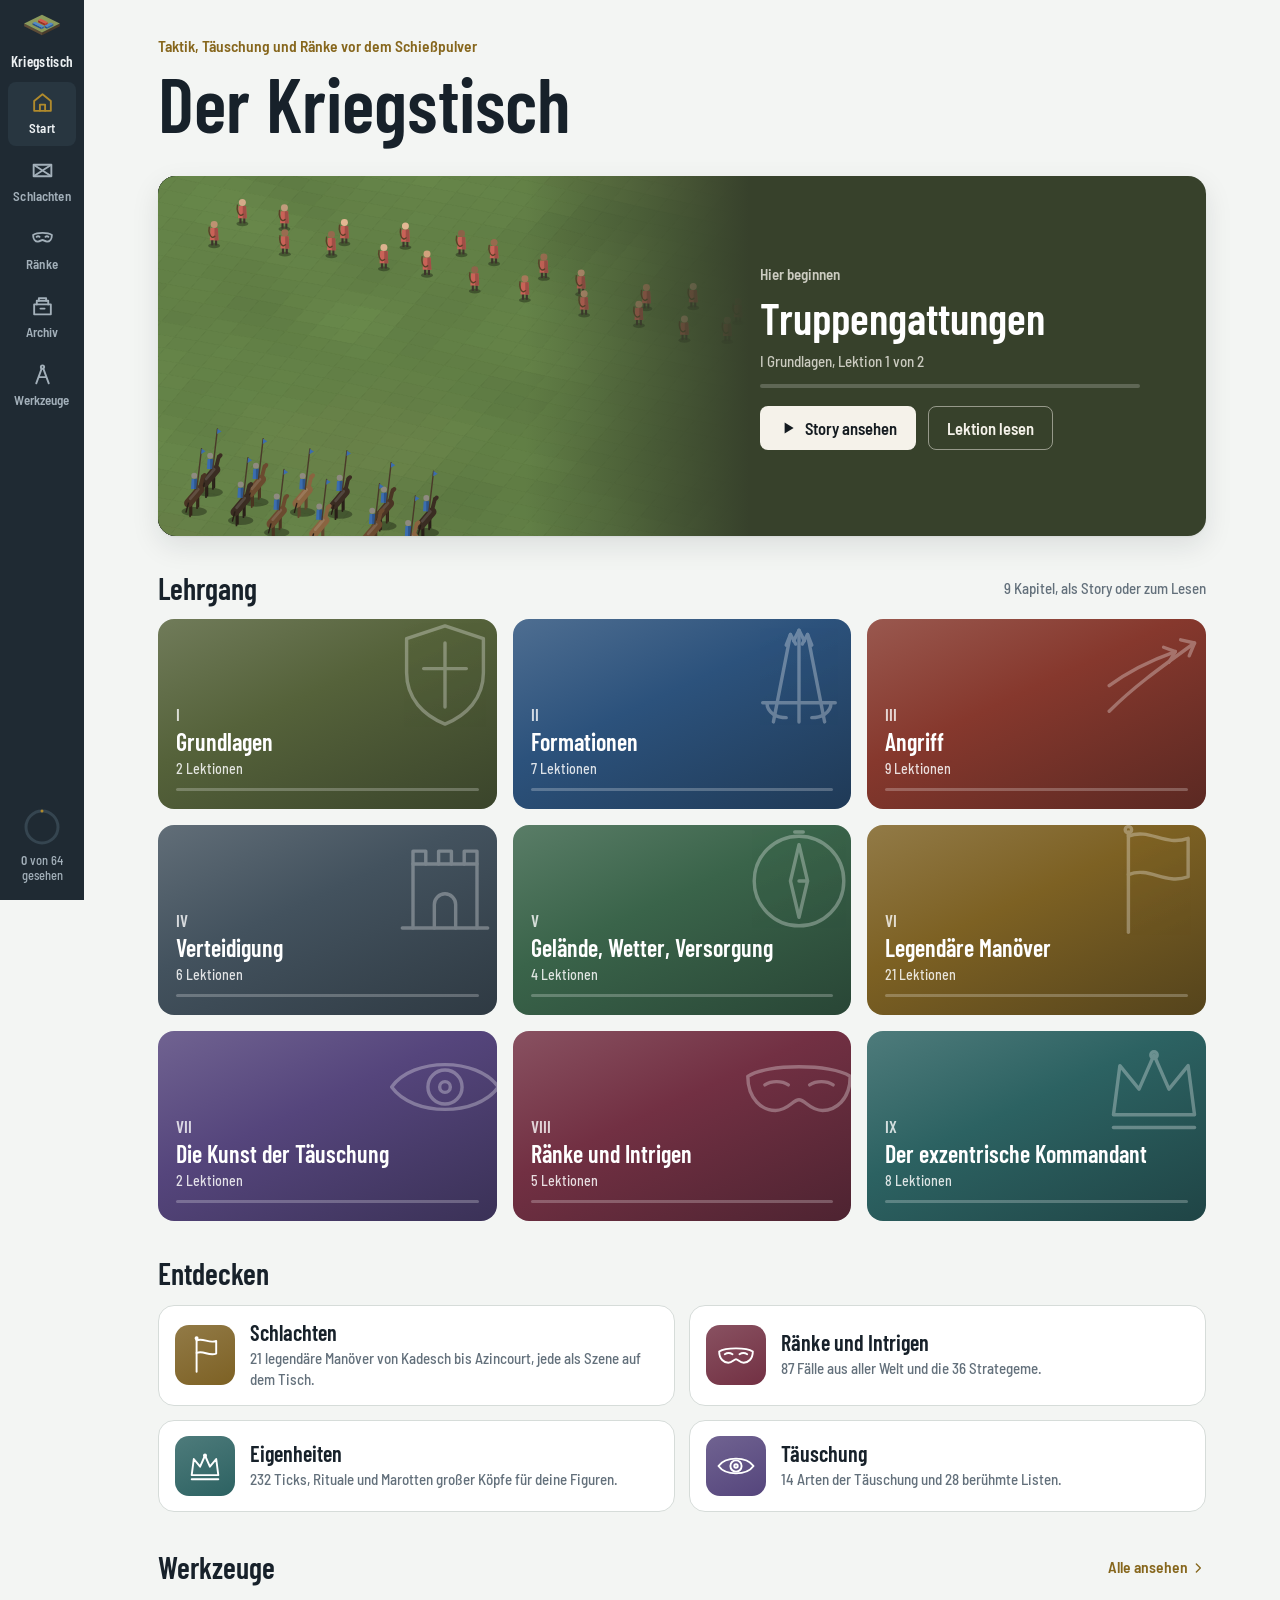
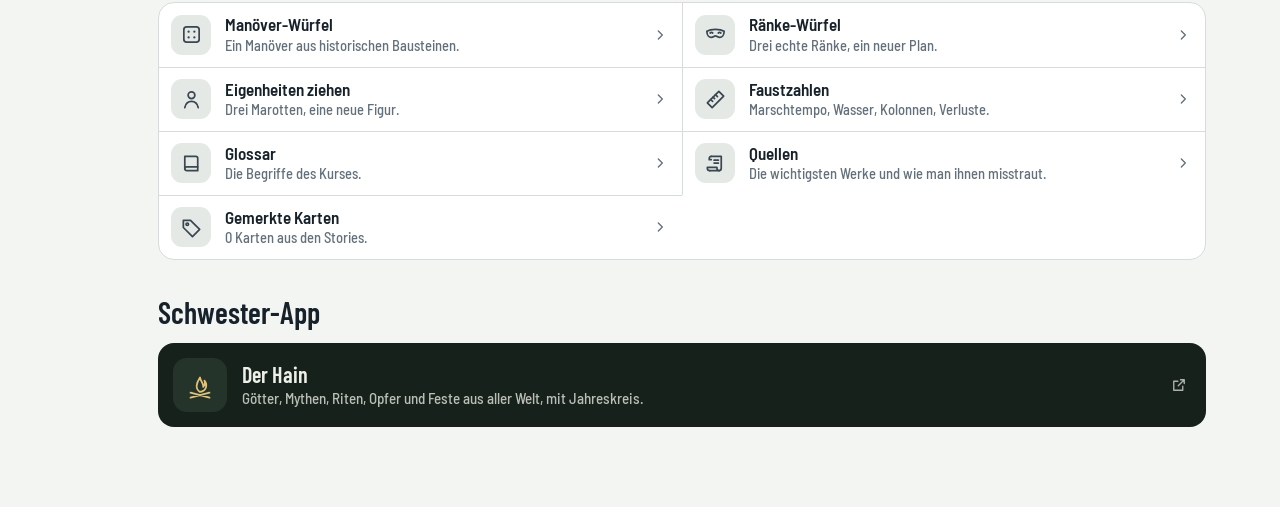
==== commit e056f833: "Kriegstisch: handgeschriebene Stories für alle Lektionen 56 Stories mit Szenen, Varianten zum Vergle" ====
--- a/index.html
+++ b/index.html
@@ -673,6 +673,28 @@
 @keyframes st-draw { to { stroke-dashoffset: 0; } }
 @keyframes st-float { 50% { transform: translateY(-6px); } }
 .st-txt { position: relative; display: grid; gap: 10px; padding: 18px 26px 34px; align-content: start; }
+/* Passt der Text nicht, schrumpft erst das Bild, dann wird der Text scrollbar statt abgeschnitten */
+.st-card { grid-template-rows: minmax(0, 1fr) minmax(0, auto); }
+.st-card.t-duo, .st-card.t-list, .st-card.t-quiz, .st-card.t-quiz-order, .st-card.t-quote { grid-template-rows: minmax(0, auto); }
+.st-txt { min-height: 0; overflow-y: auto; overscroll-behavior: contain; scrollbar-width: none; }
+.st-txt::-webkit-scrollbar { display: none; }
+@media (max-height: 700px) {
+  .st-txt { gap: 8px; padding: 14px 22px 24px; }
+  .st-txt h1 { font-size: clamp(38px, 11vw, 50px); }
+  .st-txt h2 { font-size: 27px; }
+  .st-p, .st-duo p:not(.st-kick), .st-ctx { font-size: 17.5px; }
+  .st-sub { font-size: 18px; }
+  .st-list li, .st-end li { font-size: 17px; }
+  .st-opt { min-height: 48px; padding: 10px 14px; font-size: 16.5px; }
+  .st-why { font-size: 16.5px; }
+  .st-btn { min-height: 44px; padding: 8px 14px; }
+  .st-quiz { gap: 9px; }
+  .st-quiz h2 { font-size: 24px; }
+  .st-opts { gap: 8px; }
+  .st-opt { min-height: 44px; padding: 9px 13px; font-size: 16px; }
+  .st-why { font-size: 16px; line-height: 1.4; }
+  .st-go { display: none; }
+}
 .st-txt h1 { font-family: var(--f-head); font-weight: 600; font-size: clamp(44px, 12vw, 58px); line-height: 0.95; }
 .st-txt h2 { font-family: var(--f-head); font-weight: 600; font-size: 31px; line-height: 1.08; }
 .st-kick { font-family: var(--f-ui); font-size: 15px; font-weight: 700; color: var(--st-muted); }
@@ -2876,7 +2898,7 @@
     S_.struct('pits', { pts: pits, hide: ['B'] });
     [[24, 's0'], [36, 's1']].forEach(([x, id], i) => S_.unit(id, 'A', 'spear', { n: 30, cols: 10, label: i === 0 ? 'Speerträger' : null }).at(0, x, 28, N).hold(12).to(15, x, 24.5).loss(12, 16, 0.92));
     [[23, 'k0'], [37, 'k1']].forEach(([x, id], i) => S_.unit(id, 'B', 'knight', { n: 12, cols: 6, label: i === 0 ? 'Ritter' : null }).at(0, x, 4, S).hold(2).to(7.5, x, 19).disorder(7.5).to(10.5, x, 22).hold(13).rout(13.5).to(21, x, 3).loss(7.5, 11, 0.55).loss(13, 21, 0.3));
-    S_.phase(0, 7.5, 'Ein harmloses Feld', 'Vor der Speerlinie liegt scheinbar freies Gelände. In der Nacht wurden dort Löcher gegraben, fußtief und mit Zweigen und Gras abgedeckt. Schalte auf „Sicht Rot“: Die Gruben sind unsichtbar.', { pov: { B: 'Freie Bahn bis zu ihrer Linie.' } });
+    S_.phase(0, 7.5, 'Ein harmloses Feld', 'Vor der Speerlinie liegt scheinbar freies Gelände. In der Nacht wurden dort Löcher gegraben, etwa einen Meter tief, und mit Zweigen und Gras abgedeckt. Schalte auf „Sicht Rot“: Die Gruben sind unsichtbar.', { pov: { B: 'Freie Bahn bis zu ihrer Linie.' } });
     S_.phase(7.5, 13, 'Gebrochene Beine', 'Die Pferde treten in die Löcher. Pferde stürzen, Reiter fallen, die folgenden reiten in die Gestürzten hinein. Der Angriff verliert jede Wucht.', { anno: [ring('k0', 'B', { label: 'in den Gruben' })] });
     S_.phase(13, 21, 'Gegenstoß', 'Jetzt gehen die Speerträger vorwärts gegen ein Durcheinander aus Mensch und Pferd. Ein paar Stunden Graben haben einen Angriff schwerer Reiterei wertlos gemacht.');
     S_.duration = 21;
@@ -2957,7 +2979,7 @@
   const m1 = S_.unit('m1', 'A', 'legion', { n: 30, cols: 10, label: 'Das kleinere Heer', auto: true }).at(0, 14, 16, SE).to(12, 34, 13).to(24, 56, 14).hold(30).to(36, 78, 14);
   const m2 = S_.unit('m2', 'A', 'cav', { n: 12, cols: 6, auto: true }).at(0, 8, 18, SE).to(12, 26, 16).to(24, 47, 16).hold(30).to(36, 70, 16);
   S_.phase(0, 7, 'Der Schatten', 'Ein überlegenes Heer zieht durch das Land und verwüstet es. Das kleinere Heer stellt sich nicht zum Kampf. Es folgt dem Feind auf den Höhen, immer in Sichtweite und immer außer Reichweite.', { anno: [arrow([[14, 16], [34, 13], [56, 14]], 'A', { label: 'Parallel auf den Höhen', dash: true })] });
-  S_.phase(7, 16, 'Nadelstiche', 'Jede Armee muss sich ernähren. Sobald Plünderer ausschwärmen, schnappt die Falle zu. Kleine Gefechte, die nur der Gewinnen kann, der sie anfängt.', { anno: [ring('f1', 'B', { label: 'abgeschnitten' })] });
+  S_.phase(7, 16, 'Nadelstiche', 'Jede Armee muss sich ernähren. Sobald Plünderer ausschwärmen, schnappt die Falle zu. Kleine Gefechte, die nur gewinnen kann, wer sie anfängt.', { anno: [ring('f1', 'B', { label: 'abgeschnitten' })] });
   S_.phase(16, 24, 'Die Provokation', 'Der Invasor brennt Dörfer nieder, die der Verteidiger sehen kann. Er will ihn herunterlocken. Die Soldaten des Verteidigers murren, man nennt ihren Feldherrn einen Feigling.', { pov: { A: 'Sie brennen unsere Dörfer, und wir sehen zu?' } });
   S_.phase(24, 30, 'Schlacht verweigert', 'Der Invasor stellt sich in Schlachtordnung auf und wartet. Der Verteidiger bleibt oben stehen. Bergauf greift niemand gern an.', { anno: [zone(rect(42, 30, 26, 9), 'B', 'Schlacht angeboten'), zone(rect(42, 9, 26, 9), 'A', 'bleibt oben')] });
   S_.phase(30, 36, 'Zermürbung', 'Der Invasor zieht weiter, mit weniger Männern, weniger Pferden und weniger Geduld. Quintus Fabius verfolgte diese Strategie 217 v. Chr. gegen Hannibal. Rom nannte ihn „den Zauderer“, bis er recht behielt.');
@@ -3319,7 +3341,7 @@
   S_.phase(6, 14, 'Zweitausend Rinder', 'In der Nacht lässt Hannibal rund 2000 erbeutete Rinder trockene Reisigbündel an die Hörner binden. Nach der dritten Nachtwache werden sie angezündet, und leichte Truppen treiben die Herde den Hang neben dem Pass hinauf.', { anno: [arrow([[42, 40], [38, 22], [36, 13]], 'A', { label: 'Rinder bergauf' })] });
   S_.phase(14, 20, 'Lichter auf dem Kamm', 'Die Wachen am Pass sehen hunderte Lichter über die Höhen ziehen. Für sie ist klar: Hannibals Heer flieht mit Fackeln über den Kamm. Sie verlassen den Pass und eilen hinauf, um ihm den Weg abzuschneiden. Schalte auf „Sicht Rom“.', { pov: { B: 'Sie fliehen über die Höhen! Hinauf, schneidet ihnen den Weg ab!' }, anno: [arrow([[26, 16], [33, 12]], 'B', { label: 'Pass verlassen' })] });
   S_.phase(20, 30, 'Durch den leeren Pass', 'Hannibals ganzes Heer zieht samt Beute und Tross durch den nun unbewachten Pass. Oben stoßen die Römer im Dunkeln auf verängstigte, brennende Rinder. Livius berichtet, manche hätten sie für feuerspeiende Ungeheuer gehalten.', { anno: [arrow([[46, 48], [34, 30], [26, 14], [21, 2]], 'A', { label: 'unbemerkt hinaus', pov: ['omni', 'A'] })] });
-  S_.phase(30, 38, 'Morgengrauen', 'Im ersten Licht klettern Spanier zurück auf den Kamm, holen die leichten Truppen heraus und töten rund 1000 Römer. Fabius rührt sich nicht aus seinem Lager. Er will nachts nicht auf unwegsamem Gelände kämpfen. Hannibal ist frei.');
+  S_.phase(30, 38, 'Morgengrauen', 'Im ersten Licht klettern Spanier zurück auf den Kamm, holen die leichten Truppen heraus und töten rund 1000 Römer. Fabius rührt sich nicht aus seinem Lager. In der Nacht hatte er nicht auf unwegsamem Gelände kämpfen wollen. Hannibal ist frei.');
 });
 
 /* ---------------- Cannae, 216 v. Chr. ---------------- */
@@ -4232,7 +4254,7 @@
   title: 'Marsch und Versorgung', nav: 'Marsch und Versorgung', tag: 'Gelände', scene: 'marsch',
   lead: 'Laien reden über Taktik, Profis über Logistik, heißt es. Ein Feldzug ist zuerst eine Reise mit tausenden hungrigen Menschen und Tieren.',
   body: [
-    { h: 'Wie schnell, wie weit', html: P('Große Infanterieheere schafften meist 13 bis 19 Kilometer am Tag, mit schwerem Tross oft weniger. Vegetius verlangte als Übungsziel 20 römische Meilen, knapp 30 Kilometer, in fünf Sommerstunden. Gewaltmärsche über 40 bis 50 Kilometer waren möglich, aber zehrten die Truppe aus. Ochsen schaffen nur etwa anderthalb Kilometer pro Stunde, Menschen, Pferde und Maultiere drei- bis viermal so viel. Mongolische Reiter mit mehreren Pferden pro Mann legten dagegen über Wochen große Strecken zurück.') },
+    { h: 'Wie schnell, wie weit', html: P('Große Infanterieheere schafften meist 13 bis 19 Kilometer am Tag, mit schwerem Tross oft weniger. Vegetius verlangte als Übungsziel 20 römische Meilen, knapp 30 Kilometer, in fünf Sommerstunden. Gewaltmärsche über 40 bis 50 Kilometer waren möglich, aber zehrten die Truppe aus. Ochsen schaffen nach Donald Engels nur gut drei Kilometer pro Stunde und lassen sich nur etwa fünf Stunden am Tag einspannen; Menschen, Pferde und Maultiere sind ungefähr doppelt so schnell. Mongolische Reiter mit mehreren Pferden pro Mann legten dagegen über Wochen große Strecken zurück.') },
     { h: 'Was ein Heer frisst', html: P('Nach Donald Engels braucht ein Soldat etwa 1,4 Kilo Getreide und zwei Liter Wasser am Tag, ein Pferd etwa neun Kilo Futter und 30 Liter Wasser. Ein Heer von 65 000 Mann und 15 000 Tieren brauchte so rund 1000 Tonnen Nahrung und Wasser täglich. Deshalb folgen Feldzüge Flüssen, Ernten und Straßen.') },
     { h: 'Der verwundbare Zug', html: P('Eine Kolonne von 20 000 Mann ist mehrere Kilometer lang. Vorhut, Flankenschutz und Nachhut sind ihre Augen. Der Tross ist ihr wertvollster und schwächster Teil. Im Teutoburger Wald zog Varus’ Heer mit Frauen, Kindern und Dienern durch Regen und Wald.') },
   ],
@@ -5057,7 +5079,7 @@
   body: [
     { h: 'Die häufigsten Romanfehler', html: UL([
       '<b>Flugweite statt Kampfreichweite.</b> Ein Langbogen schießt 250 bis 300 Meter weit, gezielt und wirksam aber deutlich näher, und gegen Plattenpanzer kaum.',
-      '<b>Zu schnelle Heere.</b> Ein Heer ist so schnell wie sein Tross. Ochsen gehen kaum schneller als ein Kleinkind.',
+      '<b>Zu schnelle Heere.</b> Ein Heer ist so schnell wie sein Tross. Ochsen gehen halb so schnell wie Fußvolk und ziehen nur etwa fünf Stunden am Tag.',
       '<b>Vergessenes Wasser.</b> Ein Pferd trinkt rund 30 Liter am Tag. Hattin, Carrhae und Ankara wurden auch durch Durst entschieden.',
       '<b>Schlachten ohne Flucht.</b> Die meisten Toten fallen, wenn eine Seite flieht und verfolgt wird, nicht im Gedränge an der Front.',
       '<b>Riesenzahlen aus den Quellen.</b> Antike und mittelalterliche Heereszahlen sind fast immer zu hoch. Xerxes’ Millionen sind unmöglich, John Barbours 100 000 Engländer bei Bannockburn absurd.',
@@ -5091,7 +5113,7 @@
   ['Gewaltmarsch', 'bis ca. 56 km/Tag', 'Möglich, aber die Infanterie ist danach schnell verbraucht.'],
   ['Alexanders Heer', 'ca. 24 km/Tag', 'Unter normalen Bedingungen, mit Vorräten für etwa vier Tage (Engels).'],
   ['Mongolische Reiterei', 'bis ca. 95 km/Tag', 'Mit mindestens drei Pferden pro Mann, auch über lange Zeit.'],
-  ['Mensch, Pferd, Maultier', 'ca. 5–6,5 km/h', 'Drei bis vier Meilen pro Stunde; Ochsen nur etwa 1,6 km/h.'],
+  ['Mensch, Pferd, Maultier', 'ca. 5–6,5 km/h', 'Drei bis vier Meilen pro Stunde; Ochsen nur gut 3 km/h und etwa fünf Stunden am Tag (Engels).'],
   ['Kolonne, 1000 Mann', '200–300 m', 'Fünf bis sechs Mann nebeneinander; mit Abständen und Tross etwa doppelt so viel.'],
   ['Wagen', 'ca. 20 je 1000 Mann', 'Faustregel aus dem Amerikanischen Bürgerkrieg; 80 Wagen füllen eine Meile Straße.'],
   ['Verpflegung pro Soldat', '1,4 kg + 2 l', 'Getreide und Wasser pro Tag (Engels 1978).'],
@@ -7723,6 +7745,1191 @@
 };
 })();
 
+/* ---- stories-1.js ---- */
+/* Kriegstisch – handgeschriebene Stories: Kapitel I Grundlagen und II Formationen */
+(function () {
+const KT = window.KT; KT.stories = KT.stories || {};
+
+KT.stories.bausteine = {
+  take: ['Keine Truppe gewinnt allein: Jede schlägt eine andere und verliert gegen eine dritte.', 'Der Boden entscheidet mit: Die Ebene gehört den Reitern, der Wald den Leichten.', 'Zusammenhalt und Erfahrung wiegen oft schwerer als die Kopfzahl.'],
+  cards: [
+    { t: 'cover', title: 'Die Bausteine einer Armee', sub: 'Reiter, Schützen, Speerträger: Jeder hat einen Gegner, gegen den er verliert.', art: { phase: 0 } },
+    { t: 'text', h: 'Eine Handvoll Grundtypen', p: 'Jede Armee vor dem Schießpulver besteht aus wenigen Grundtypen: schwere und leichte Infanterie, Fernkämpfer, schwere und leichte Reiterei, dazu Sonderwaffen wie Elefanten. Am Tisch treffen zwei davon aufeinander.', art: 'shield' },
+    { t: 'stage', phase: 0, h: 'Ohne Deckung', p: 'Rote Bogenschützen stehen auf flachem, offenem Boden, gegenüber reiten blaue schwere Reiter auf. Vor den Schützen liegt nichts, hinter dem sie sich verschanzen könnten.' },
+    { t: 'stage', phase: 1, h: 'Zeit für drei Salven', p: 'Die Reiter galoppieren an, und die ersten Pfeile treffen. Doch die Pferde sind so schnell heran, dass nur drei, vielleicht vier Salven fliegen.' },
+    { t: 'stage', phase: 2, h: 'Die Schützen laufen', p: 'Bogenschützen haben weder Speere noch Schilde, mit denen sie Pferde aufhalten könnten. Sie warten den Aufprall nicht ab und fliehen.' },
+    { t: 'quiz', q: 'Warum verlieren die Schützen so schnell?', opts: ['Ihre Pfeile prallen an den Rüstungen der Reiter ab.', 'Ihnen gehen nach den ersten Salven die Pfeile aus.', 'Nichts deckt sie, und für viele Salven fehlt die Zeit.'], a: 2, why: 'Schützen brauchen Schutz durch Pfähle, Gräben oder eigene Infanterie. Auf offener Ebene sind die Reiter heran, bevor die Pfeile genug ausrichten.' },
+    { t: 'stage', phase: 3, h: 'Die Jagd', p: 'Jetzt holen die Reiter die Fliehenden ein. Die meisten Schützen fallen erst auf der Flucht, nicht beim Zusammenprall.' },
+    { t: 'quiz', q: 'Dieselben Reiter greifen einen dichten Speerwall an. Was geschieht?', opts: ['Die Pferde scheuen vor den Spitzen, der Angriff stockt.', 'Sie überrennen ihn so leicht wie vorher die Schützen.', 'Die Speerträger laufen davon, bevor die Pferde ankommen.'], a: 0, why: 'Vor einer festen Speerfront scheuen die Pferde. Solange die Speerträger nicht weichen, kann Reiterei sie von vorn nicht brechen.' },
+    { t: 'stage', variant: 'wall', phase: 2, h: 'Ein Zaun aus Spitzen', p: 'Dieselben blauen Reiter, doch vor ihnen stehen rote Speerträger, vier Glieder tief und Schulter an Schulter. Die Pferde verweigern, der Angriff hängt vor der Front fest und kostet Reiter.' },
+    { t: 'stage', variant: 'wald', phase: 2, h: 'Gegner im Unterholz', p: 'Zwischen den Bäumen hat die rote schwere Infanterie ihre Ordnung verloren, Speere fliegen aus der Deckung. Sie stößt auf eine Gruppe blauer Plänkler vor, doch die weicht einfach zurück.' },
+    { t: 'quiz', q: 'Warum verliert die schwere Infanterie im Wald, ohne richtig zu kämpfen?', opts: ['Die Plänkler sind ihr im Wald an Zahl weit überlegen.', 'Ihre Ordnung zerfällt, und jeder Stoß geht ins Leere.', 'Die Plänkler tragen die bessere Rüstung.'], a: 1, why: 'Wald, Hügel und Sumpf sind das Reich der Leichten. Zwischen den Bäumen zerfällt die geschlossene Wand, und die Plänkler weichen schneller zurück, als Männer in Rüstung folgen können.' },
+    { t: 'stage', variant: 'regen', phase: 3, h: 'Verbundene Waffen', p: 'Ausgedünnt und müde prallt rote Infanterie auf eine frische blaue Speerlinie, während Schützen ihr von der Seite in die Flanke schießen. Die einen schwächen, die anderen entscheiden.' },
+    { t: 'list', h: 'Die Faustregeln', items: ['Reiterei schlägt Leichte und Schützen im Offenen.', 'Dichte Speere schlagen Reiterei von vorn.', 'Schützen schlagen langsame Infanterie auf Distanz.', 'Leichte Truppen schlagen Schwere in Wald, Hügel und Sumpf.'] },
+    { t: 'text', h: 'Was die Zahlen nicht zeigen', p: 'Zusammenhalt, Ausbildung und Erfahrung wiegen oft schwerer als die Kopfzahl. Eine eingespielte Einheit hält, wo ein gleich großes, zusammengewürfeltes Aufgebot davonläuft. Vegetius schrieb: „Tapferkeit ist mehr wert als Zahl.“', art: 'banner' },
+    { t: 'novel', p: 'Dein Kommandant fragt nach dem Boden, bevor er nach der Zahl der Feinde fragt. Er stellt Bogenschützen dorthin, wo alle Reiterei erwarten, weil dort ein Bach den Boden aufweicht. Der Leser hält das erst für falsch und versteht es später.' },
+  ],
+};
+
+KT.stories.moral = {
+  take: ['Eine Linie hält, solange die Männer glauben, dass sie hält.', 'Die meisten fallen auf der Flucht, nicht im Nahkampf.', 'Gegen Panik helfen eine Reserve und ein Anführer, den alle sehen.'],
+  cards: [
+    { t: 'cover', title: 'Warum Armeen zerbrechen', sub: 'Selten fällt eine Seite bis zum letzten Mann. Sie bricht, wenn das Stehenbleiben sinnlos scheint.', art: { phase: 0 } },
+    { t: 'text', h: 'Der Mann neben dir', p: 'Ein Soldat in der Reihe kämpft für den Mann neben sich. Solange links und rechts jemand steht, steht er auch. Die Formation ist mehr Psychologie als Geometrie.', art: 'heart', key: true },
+    { t: 'stage', phase: 0, h: 'Patt in der Mitte', p: 'Zwei gleich starke Linien prallen aufeinander. Vorn wird geschoben und gestochen, doch keine Seite gewinnt Boden. Das hält, solange beide daran glauben.' },
+    { t: 'stage', phase: 1, h: 'Reiter von der Seite', p: 'Blaue Reiter umrunden den roten Flügel und fallen ihm in die Seite. Nach vorn kann ein Soldat kämpfen, zur Seite kaum.' },
+    { t: 'stage', phase: 2, h: 'Der Flügel läuft', p: 'Die äußere rote Einheit bricht. Fast niemand ist gefallen, und trotzdem rennen die Männer.' },
+    { t: 'quiz', q: 'Warum bricht der Flügel, obwohl kaum jemand gefallen ist?', opts: ['Seine Männer haben ihre Waffen schon verloren.', 'Der Stoß trifft ihn seitlich, wo er sich nicht wehren kann.', 'Sein Feldherr hat ihm den Rückzug befohlen, um ihn zu schonen.'], a: 1, why: 'Eine Einheit kann nach vorn kämpfen, nicht zugleich zur Seite. Schon ein kleiner Angriff in die Flanke kann sie brechen, ganz ohne große Verluste.' },
+    { t: 'stage', phase: 3, h: 'Die Panik springt über', p: 'Die Nachbarn sehen die Flucht und stehen nun selbst mit offener Flanke da. Eine Einheit nach der anderen dreht um.' },
+    { t: 'stage', phase: 4, h: 'Die Jagd beginnt', p: 'Jetzt erst fallen die Männer in großer Zahl. Wer flieht, zeigt dem Gegner den Rücken, und die Blauen setzen nach.' },
+    { t: 'quiz', q: 'Wann fallen in solchen Schlachten die meisten Männer?', opts: ['Beim ersten Zusammenprall', 'Im langen Schieben und Stechen', 'Auf der Flucht'], a: 2, why: 'Im Nahkampf selbst fallen erstaunlich wenige. Wer rennt, dreht dem Gegner den Rücken zu, und Reiter holen jeden ein.' },
+    { t: 'list', h: 'Was eine Einheit bricht', kind: 'minus', items: ['Ein Angriff in Flanke oder Rücken, auch ein kleiner.', 'Der Tod oder das Verschwinden des Anführers.', 'Feinde dort, wo keine sein dürften.', 'Erschöpfung, Hunger, Durst, Hitze.', 'Der Anblick fliehender Kameraden.', 'Gerüchte wie „Der König ist tot!“'] },
+    { t: 'stage', variant: 'mit', phase: 2, h: 'Die Reserve springt ein', p: 'Dieselbe Schlacht, nur hält Rot diesmal eine Einheit in zweiter Reihe zurück. Wieder bricht der Flügel, doch die Reserve schwenkt in die Lücke und stellt sich den Reitern entgegen.' },
+    { t: 'stage', variant: 'mit', phase: 3, h: 'Die Linie steht', p: 'Der Rest der roten Linie bleibt, wo er ist. Die blauen Reiter kommen nicht weiter und verlieren Männer.' },
+    { t: 'quiz', q: 'Der Flügel bricht auch hier. Warum hält die Linie trotzdem?', opts: ['Die Reserve deckt die offene Flanke.', 'Die Reiter greifen diesmal mit weniger Wucht an.', 'Die Nachbarn bemerken die Flucht diesmal nicht.'], a: 0, why: 'Die Nachbarn sehen ihre Flanke gedeckt, also muss niemand laufen. Wer die letzte frische Reserve hat, behält die Kontrolle über den Ausgang.' },
+    { t: 'novel', p: 'Erzähl die Ansteckung: ein einzelner Schrei, ein Mann, der seinen Schild fallen lässt, ein Gerücht, schneller als jeder Bote. Und gib deinem Feldherrn das Gegenmittel, wie Qutuz bei Ain Dschalut, der seinen Helm abwarf, damit seine Männer ihn sahen.' },
+  ],
+};
+
+KT.stories.linie = {
+  take: ['Gekämpft wird in der Linie, denn dort kann fast jeder Mann seine Waffe benutzen.', 'Die Kolonne ist zum Marschieren da: schnell und schmal, im Kampf aber schwach.', 'Am verwundbarsten ist eine Armee beim Aufmarsch aus der Kolonne in die Linie.'],
+  cards: [
+    { t: 'cover', title: 'Linie und Kolonne', sub: 'Die eine kämpft, die andere marschiert. Gefährlich wird es dazwischen.', art: { phase: 0 } },
+    { t: 'text', h: 'Zwei Urformen', p: 'Die breite Linie ist zum Kämpfen da, die schmale, tiefe Kolonne zum Marschieren. Fast jede Formation ist eine Abwandlung von beiden. Am Tisch stürmt Rot in Kolonne gegen eine breite blaue Linie.', art: 'spear' },
+    { t: 'stage', phase: 0, h: 'Stoß auf einen Punkt', p: 'Die rote Kolonne rückt schmal und tief auf die Mitte der Linie zu. Blau steht breit und wartet.' },
+    { t: 'stage', phase: 1, h: 'Die Flügel schwenken ein', p: 'Vorn in der Kolonne kämpfen nur vier Mann. Die Enden der blauen Linie biegen sich nach vorn und packen die Kolonne an den Seiten. Wer hinten steht, kann nur drängen.' },
+    { t: 'quiz', q: 'Warum hat die Linie hier den Vorteil?', opts: ['Ihre Männer tragen die besseren Waffen.', 'In ihr kämpfen viel mehr Männer zugleich.', 'Sie steht etwas höher und drückt bergab.'], a: 1, why: 'Wer mehr Waffen gleichzeitig einsetzt, gewinnt den Nahkampf. In der Kolonne kämpft nur die vorderste Reihe, der Rest steht untätig dahinter.' },
+    { t: 'stage', phase: 2, h: 'Die Kolonne zerfällt', p: 'Von vorn und von beiden Seiten gepackt, löst sich die Kolonne auf und flieht. Ihre Tiefe hat ihr nichts genützt.' },
+    { t: 'text', h: 'Wozu dann Kolonnen?', p: 'Zum Marschieren. Eine Kolonne ist schnell, passt auf Straßen und durch Engpässe und kann einen Stoß auf einen Punkt bündeln. Nur kämpfen sollte sie so nicht.', art: 'compass' },
+    { t: 'quiz', q: 'Warum marschiert eine Armee nicht gleich in Linie?', opts: ['Sie ist zu träge und passt nicht auf Straßen.', 'Sie bringt auf dem Marsch zu wenige Waffen nach vorn.', 'Sie ist von vorn zu leicht zu durchbrechen.'], a: 0, why: 'Die Linie ist breit und träge. Für Straßen und Engpässe braucht es die schmale Kolonne, auch wenn sie im Kampf wenig taugt.' },
+    { t: 'stage', variant: 'marsch', phase: 0, h: 'Freie Straße', p: 'Eine rote Armee zieht auf einer Straße dahin, drei Mann breit und zwanzig tief. Der Weg wirkt frei, doch hinter einer Bodenwelle wartet eine blaue Linie.' },
+    { t: 'stage', variant: 'marsch', phase: 1, h: 'Stoß in die Seite', p: 'Die blaue Linie kommt über die Bodenwelle, schon in Kampfordnung, und hält auf die Längsseite der Kolonne zu. Dort hat Rot keine Front.' },
+    { t: 'stage', variant: 'marsch', phase: 2, h: 'Mitten im Umformen', p: 'Die Kolonne versucht, sich zur Seite zu drehen und eine Front zu bilden. Dafür bräuchte sie Minuten. So trifft Blau mitten im Umformen nur eine halbe Armee.' },
+    { t: 'quiz', q: 'Wie schützt ein Feldherr seine Kolonne auf dem Marsch?', opts: ['Mit seinen besten Männern an der Spitze.', 'Mit einer noch tieferen Staffelung der Kolonne.', 'Mit Vorhut, Flankenschutz und Kundschaftern.'], a: 2, why: 'Eine Armee wird selten in offener Feldschlacht zerstört, oft dagegen auf dem Marsch. Vorhut, Flankenschutz und Kundschafter sollen den Gegner entdecken, bevor er zuschlägt.' },
+    { t: 'novel', p: 'Dein Feldherr zeigt sich am Horizont, damit der Gegner seine Kolonne zur Linie entfaltet. Dann verschwindet er, und der Gegner muss sich wieder in Marschordnung setzen. Jedes Umformen kostet Stunden und Nerven. Am dritten Tag greift er mitten im Umformen an.' },
+  ],
+};
+
+KT.stories.phalanx = {
+  take: ['Von vorn ist die Phalanx kaum zu brechen, also greif sie nicht von vorn an.', 'Sie braucht ebenen Boden und gedeckte Flanken. Nimm ihr eines davon.', 'Wer das Gelände wählt, kann warten, bis ihre Front von selbst reißt.'],
+  cards: [
+    { t: 'cover', title: 'Die Phalanx', sub: 'Von vorn fast unbezwingbar. Doch sie stellt zwei Bedingungen.', art: { phase: 0 } },
+    { t: 'text', h: 'Angriff von vorn', p: 'Rote Schwertkämpfer stürmen auf ebenem Boden gegen eine blaue Phalanx an. Die makedonische Phalanx stand bis zu 16 Glieder tief, jeder Mann mit der Sarissa, einer Stangenwaffe von etwa 5,5 bis 6,5 Metern.', art: 'sword' },
+    { t: 'stage', phase: 0, h: 'Die Spitzen senken sich', p: 'Vorn kippen die Sarissen nach unten, jede gut fünf Meter lang. Weiter hinten ragen sie schräg in die Luft und fangen Geschosse ab.' },
+    { t: 'stage', phase: 1, h: 'Ein Wald aus Spitzen', p: 'Die Angreifer laufen gegen die Front an und bleiben davor hängen. Keiner von ihnen kommt zum Zuschlagen.' },
+    { t: 'quiz', q: 'Warum kommen die Schwertkämpfer nicht zum Zuschlagen?', opts: ['Die Phalangiten tragen schwerere Rüstung.', 'Ihre Schilde sind so groß, dass kein Hieb durchkommt.', 'Vor jedem Mann ragen mehrere lange Spitzen.'], a: 2, why: 'Nach Polybios senkten die ersten fünf Glieder ihre Sarissen. Vor jedem Mann der ersten Reihe standen so fünf Spitzen, an denen ein Schwertkämpfer erst vorbei musste.' },
+    { t: 'stage', phase: 2, h: 'Die Angreifer brechen', p: 'Die Schwertkämpfer fliehen, und die Phalanx rückt nach. Sie hat kaum Männer verloren, und an ihren Seiten stehen noch immer die Reiter.' },
+    { t: 'quiz', q: 'Was wäre passiert, wenn die Reiter an den Seiten gefehlt hätten?', opts: ['Nichts, denn die Phalanx braucht von keiner Seite Schutz.', 'Der Gegner hätte ihr in die Flanke fallen können.', 'Die Phalanx hätte schneller vorrücken können.'], a: 1, why: 'Zur Seite und nach hinten kann sich die Phalanx kaum wehren. Die Reiter sind kein Schmuck: Sie decken ihre einzige Schwachstelle.' },
+    { t: 'text', h: 'Zwei Bedingungen', p: 'Die erste nennt Polybios ausdrücklich: ebenes, freies Gelände ohne Gräben, Rinnen, Baumgruppen und Wasserläufe. Die zweite hast du eben gesehen: gedeckte Flanken.', art: 'scroll', key: true },
+    { t: 'stage', variant: 'uneben', phase: 1, h: 'Jeder Block für sich', p: 'Dieselbe blaue Phalanx muss über Hügel, Felsen und eine Rinne. Ein Block steigt bergauf, einer weicht den Felsen aus, die Mitte steckt in der Rinne fest. Die Front reißt auf.' },
+    { t: 'stage', variant: 'uneben', phase: 2, h: 'Angriff von der Seite', p: 'Kleine rote Manipel schlüpfen in die Lücken und greifen den mittleren Block von beiden Seiten an.' },
+    { t: 'quiz', q: 'Warum können sich die Phalangiten gegen die Manipel kaum wehren?', opts: ['Ihre langen Stangen wirken nur nach vorn.', 'Die Manipel sind ihnen an Zahl weit überlegen.', 'Die Phalangiten sind vom Anstieg zu erschöpft.'], a: 0, why: 'Die Sarissen zeigen nach vorn. Zur Seite und nach hinten kann sich die Phalanx kaum wehren, und auf unebenem Boden öffnet sie diese Seiten selbst.' },
+    { t: 'stage', variant: 'uneben', phase: 3, h: 'Block um Block', p: 'Erst bricht die Mitte, dann lösen sich auch die äußeren Blöcke auf. So schildert Polybios die Schlacht von Pydna 168 v. Chr.: Die Legion wartete, bis das Gelände die Phalanx zerriss.' },
+    { t: 'list', h: 'So kontert man', kind: 'konter', items: ['Unebenes Gelände wählen.', 'Mit kleinen Einheiten in die Lücken stoßen.', 'Flanke und Rücken angreifen: Bei Kynoskephalai fiel ein Tribun der Phalanx in den Rücken.'] },
+    { t: 'novel', p: 'Die Phalanx ist das Bild der Unbesiegbarkeit, und deshalb ein ideales Opfer. Dein Feldherr greift sie nicht an. Er wählt ein Feld mit Hängen und Rinnen und wartet. Sein Rückzug wirkt wie Feigheit, bis die Front des Gegners von selbst zerfällt.' },
+  ],
+};
+
+KT.stories.manipel = {
+  take: ['Wer seine Kraft nacheinander einsetzt, kämpft am Ende frisch gegen müde.', 'Lücken sind kein Fehler, wenn das nächste Treffen sie deckt.', 'Das System verlangt Drill: Ein Wechsel unter Druck kann scheitern.'],
+  cards: [
+    { t: 'cover', title: 'Manipel und Treffenwechsel', sub: 'Das Geheimnis der Legion ist nicht die Wucht, sondern frische Männer zur richtigen Zeit.', art: { phase: 0 } },
+    { t: 'text', h: 'Drei Treffen', p: 'Die blaue Legion steht in drei Linien: vorn die jüngeren Hastati, dahinter die erfahrenen Principes, ganz hinten die Triarier, Veteranen und letzte Reserve. Gegen sie stürmt ein roter Kriegerhaufen.', art: 'shield' },
+    { t: 'stage', phase: 0, h: 'Lücken decken Lücken', p: 'Jedes Treffen besteht aus kleinen Blöcken, den Manipeln, mit Lücken dazwischen. Hinter jeder Lücke der ersten Reihe steht ein Block der zweiten. Vorn werfen die Velites ihre Speere.' },
+    { t: 'stage', phase: 1, h: 'Der Aufprall', p: 'Die Velites verschwinden durch die Lücken nach hinten. Der Kriegerhaufen prallt auf die Hastati, die erst ihre Pila werfen und dann die Schwerter ziehen.' },
+    { t: 'quiz', q: 'Wozu dienen die Lücken zwischen den Manipeln?', opts: ['Durch sie können Truppen nach hinten und vorn wechseln.', 'Der Gegner soll hineinlaufen und eingeschlossen werden.', 'So wirkt die Front breiter, als sie ist.'], a: 0, why: 'Durch die Lücken ziehen sich erst die Velites zurück, später die erschöpften Hastati. Das zweite Treffen deckt sie, damit der Gegner nicht einfach hineinstößt.' },
+    { t: 'stage', phase: 2, h: 'Kampf in Wellen', p: 'Die Fronten prallen zusammen, lösen sich ein paar Schritte voneinander und prallen wieder zusammen. Nach einigen solchen Wellen sind die Hastati erschöpft.' },
+    { t: 'stage', phase: 3, h: 'Der Wechsel', p: 'Die Hastati gehen durch die Lücken nach hinten, die ausgeruhten Principes schieben sich nach vorn. Wie das im Getümmel genau gelang, darüber streiten Historiker.' },
+    { t: 'stage', phase: 4, h: 'Müde gegen frisch', p: 'Der Kriegerhaufen hat keine zweite Welle. Seine erschöpften Männer stehen jetzt Principes gegenüber, die noch nicht gekämpft haben.' },
+    { t: 'quiz', q: 'Warum gewinnt die Legion, obwohl der Gegner mit voller Wucht kam?', opts: ['Ihre Männer sind besser gepanzert und bewaffnet.', 'Ihre Velites haben den Gegner schon vorher zermürbt.', 'Sie setzt ihre Kraft nacheinander ein.'], a: 2, why: 'Der Gegner hat seine ganze Kraft im ersten Ansturm verbraucht. Die Legion schickt frische Männer gegen müde, das ist ihr eigentlicher Trick.' },
+    { t: 'stage', phase: 5, h: 'Die Triarier warten', p: 'Der Kriegerhaufen bricht und flieht. Ganz hinten stehen noch immer die Triarier, die gar nicht eingreifen mussten.' },
+    { t: 'text', h: 'Gassen für Elefanten', p: 'Kleine Blöcke können einzeln schwenken, Lücken füllen oder in Lücken des Gegners stoßen. Bei Zama 202 v. Chr. stellte Scipio die Manipel hintereinander statt versetzt auf. Durch die geraden Gassen liefen Hannibals Elefanten, ohne Schaden anzurichten.', art: 'banner' },
+    { t: 'quiz', q: 'Wie kommt man gegen eine Legion an?', opts: ['Mit noch mehr Wucht im ersten Ansturm.', 'Man zwingt sie, alles auf einmal einzusetzen.', 'Man stößt mit voller Kraft frontal in ihre Lücken.'], a: 1, why: 'Ihre Stärke ist die Staffelung. Wer sie zwingt, alle Treffen zugleich einzusetzen, oder sie wie bei Cannae in Flanke und Rücken überrascht, nimmt ihr diesen Vorteil.' },
+    { t: 'novel', p: '„Res ad triarios rediit“, „es ist bis zu den Triariern gekommen“, sagten die Römer, wenn es ernst wurde. Lass deinen Feldherrn Truppen zurückhalten, die seine Offiziere dringend vorn sehen wollen. Er wirkt untätig, bis eine frische Linie dasteht.' },
+  ],
+};
+
+KT.stories.schildwall = {
+  take: ['Ein Schildwall hält, solange niemand die Reihe verlässt.', 'Von vorn fällt er fast nie. Brechen kann er nur, wenn er sich selbst öffnet.', 'Die Testudo trotzt Geschossen, ist aber langsam und für den Nahkampf zu eng.'],
+  cards: [
+    { t: 'cover', title: 'Schildwall und Testudo', sub: 'Eine Mauer aus Schilden fällt fast nie von vorn. Meist öffnet sie sich selbst.', art: { phase: 0 } },
+    { t: 'text', h: 'Eine Wand auf dem Hügel', p: 'Auf einer Anhöhe steht eine blaue Wand aus Schilden, wie sie Germanen, Wikinger und Angelsachsen bildeten. Rot will sie brechen: erst mit Pfeilen, dann mit einem Sturm den Hang hinauf.', art: 'shield' },
+    { t: 'stage', phase: 0, h: 'Schild an Schild', p: 'Die Krieger stehen so dicht, dass ein Schild über den nächsten greift. Wer sie erreichen will, muss erst bergauf.' },
+    { t: 'stage', phase: 1, h: 'Pfeile im Holz', p: 'Die roten Schützen schießen Salve um Salve. Fast alles bleibt in den Schilden stecken, kaum ein Krieger fällt.' },
+    { t: 'stage', phase: 2, h: 'Sturm bergauf', p: 'Die beiden roten Haufen stürmen den Hang hinauf, schon müde vom Anstieg. Die Verteidiger erwarten sie von oben, mit dem Gefälle auf ihrer Seite.' },
+    { t: 'stage', phase: 3, h: 'Die Wand hält', p: 'Schild drückt gegen Schild, Speere stoßen über die Kanten, Äxte hacken nach den Rändern. Keiner der Verteidiger tritt aus der Reihe.' },
+    { t: 'quiz', q: 'Wovon hängt ab, ob der Schildwall hält?', opts: ['Davon, dass er alle Pfeile abfängt', 'Davon, dass niemand die Reihe verlässt', 'Davon, dass er nachsetzt, sobald der Feind weicht'], a: 1, why: 'Die Wand hält, solange niemand die Reihe verlässt. Ihr Ende kommt fast immer von innen, durch Männer, die Lücken reißen.' },
+    { t: 'stage', phase: 4, h: 'Rot zieht ab', p: 'Die Angreifer geben auf und weichen den Hang hinunter. Von vorn war die Wand nicht zu brechen.' },
+    { t: 'text', h: 'Das Ende kommt von innen', p: 'Ein Schildwall verliert fast nie von vorn. Er fällt, wenn Männer einem fliehenden Gegner nachsetzen und dabei Lücken reißen. Wie das aussieht, zeigt die Schlacht von Hastings.', art: 'heart', key: true },
+    { t: 'quiz', q: 'Du führst die Angreifer. Wie bringst du die Wand zu Fall?', opts: ['Mit einer vorgetäuschten Flucht', 'Mit noch mehr Pfeilen, bis die Schilde splittern', 'Mit einem zweiten, noch wuchtigeren Sturm bergauf'], a: 0, why: 'Pfeile und Ansturm prallen ab. Brechen kann die Wand nur, wenn sie sich selbst öffnet, etwa weil Männer einem scheinbar fliehenden Gegner nachlaufen.' },
+    { t: 'stage', variant: 'testudo', phase: 1, h: 'Schildkröte gegen offene Ordnung', p: 'Zwei blaue Einheiten rücken unter Pfeilen auf eine Mauer zu. Links die römische Schildkröte mit Schilden vorn, seitlich und über den Köpfen, rechts eine offene Ordnung. Rechts fallen Männer, links stecken die Pfeile im Holz.' },
+    { t: 'stage', variant: 'testudo', phase: 3, h: 'Fast unversehrt am Ziel', p: 'Die Schildkröte erreicht die Mauer, langsam, aber fast ohne Verluste. Die offene Einheit hat längst kehrtgemacht und dabei die Hälfte ihrer Männer verloren.' },
+    { t: 'quiz', q: 'Wogegen schützt die Testudo kaum?', opts: ['Gegen Pfeile von der Mauer', 'Gegen Wurfspeere von vorn', 'Gegen einen Reiterangriff'], a: 2, why: 'Gegen Geschosse ist die Schildkröte fast immun. Doch sie ist langsam, eng und für den Nahkampf ungeeignet, und gegen Reiter und schwere Steine von oben verwundbar.' },
+    { t: 'novel', p: 'Erzähl aus der Mitte der Wand: Holz splittert, ein Nachbar stöhnt, vorn „fliehen“ die Feinde. Bleibt die Wand stehen? Dein Kommandant gewinnt hier, indem er die Nerven des Gegners prüft, nicht seine Schilde.' },
+  ],
+};
+
+KT.stories.keil = {
+  take: ['Der Keil bündelt alle Wucht auf einen Punkt und zerreißt dünne Linien.', 'Gegen Tiefe bleibt er stecken, und seine schmalen Flanken werden zur Falle.', 'Wer einen Keil erwartet, steht tief und hält Reserven an den Seiten bereit.'],
+  cards: [
+    { t: 'cover', title: 'Der Keil', sub: 'Alle Wucht auf einen Punkt. Gegen die falsche Linie wird daraus eine Falle.', art: { phase: 0 } },
+    { t: 'text', h: 'Der Eberkopf', p: 'Bei den Germanen soll der Keil „Eberkopf“ geheißen haben. Alexanders Reiter schlugen bei Gaugamela keilförmig in eine Lücke der persischen Front. Am Tisch reitet ein blauer Keil gegen eine dünne rote Linie.', art: 'arrows' },
+    { t: 'stage', phase: 0, h: 'Die Besten vorn', p: 'An der Spitze reiten die besten Reiter, nach hinten wird der Keil breiter. So drückt die ganze Masse auf einen schmalen Punkt.' },
+    { t: 'stage', phase: 1, h: 'Zwei Glieder tief', p: 'Der Keil galoppiert los. Die rote Linie hat sich auf zwei Glieder gestreckt, sonst wäre sie nicht breit genug.' },
+    { t: 'stage', phase: 2, h: 'Der Riss', p: 'Die Spitze trifft nur auf vier, fünf Mann, doch dahinter drückt der ganze Keil. Die Linie reißt auf.' },
+    { t: 'quiz', q: 'Warum reißt die Linie genau an dieser Stelle?', opts: ['Die Verteidiger dort sind schlechter bewaffnet.', 'Auf wenige Männer drückt der ganze Keil.', 'Die Reiter an der Spitze tragen längere Lanzen.'], a: 1, why: 'Die Spitze trifft nur auf wenige Gegner, die ganze Masse dahinter drückt. Eine Linie von zwei Gliedern hat nichts, was diesen Druck auffängt.' },
+    { t: 'stage', phase: 3, h: 'In zwei Hälften', p: 'Jede Hälfte der Linie hat jetzt eine offene Seite und Feinde im Rücken. Beide brechen, fast ohne sich zu wehren.' },
+    { t: 'quiz', q: 'Was wäre, wenn die Linie tief stünde, mit Reserven an beiden Seiten?', opts: ['Der Keil bräche trotzdem durch, es dauerte nur etwas länger.', 'Die Reserven würden fliehen, sobald die Spitze durch ist.', 'Der Keil bliebe stecken und würde von der Seite gepackt.'], a: 2, why: 'Gegen eine tiefe Linie verliert der Keil seinen Schwung, bevor er durch ist. Dann werden seine schmalen Flanken zur Angriffsfläche für die Reserven.' },
+    { t: 'stage', variant: 'tief', phase: 1, h: 'Festgefahren', p: 'Dieselbe Spitze, doch Rot steht diesmal tief gestaffelt, an beiden Seiten je eine Reserve. Der Keil dringt ein, aber hinter jedem Gefallenen steht der nächste. Sein Schwung verebbt.' },
+    { t: 'stage', variant: 'tief', phase: 2, h: 'Eingekeilt', p: 'Jetzt steckt der Keil selbst in einer Tasche, und die roten Reserven fallen ihm in die schmalen Flanken. In diese Lage lief 1242 auf dem Peipussee ein Keil der Ordensritter.' },
+    { t: 'list', h: 'So empfängt man einen Keil', kind: 'konter', items: ['Tief stehen und Reserven seitlich bereithalten.', 'Die Spitze ins Leere laufen lassen.'] },
+    { t: 'quiz', q: 'Wie verleitest du einen Gegner, gegen deine Tiefe zu keilen?', opts: ['Du lässt die Mitte dünn wirken und versteckst die Tiefe.', 'Du zeigst ihm offen, wie tief und stark du stehst.', 'Du stellst alle Männer in eine lange, dünne Linie ohne Reserve.'], a: 0, why: 'Ein Gegner keilt dort, wo er eine dünne Stelle vermutet. Ist die Mitte in Wahrheit tief, läuft sein Keil in die Falle.' },
+    { t: 'novel', p: 'Der Keil ist die Waffe des ungeduldigen Helden. Gib ihn dem Gegner deines Feldherrn und erzähl den Anritt aus dessen Sicht: die dünne Mitte, der sichere Sieg, dann die Tiefe dahinter.' },
+  ],
+};
+
+KT.stories.igel = {
+  take: ['Ein Ring hat keine Flanke und keinen Rücken. Gegen Reiter ist er fast unangreifbar.', 'Wer stillsteht, ist ein Ziel: erst Schützen, dann Reiter.', 'Sein Preis ist die Beweglichkeit. Schützen kann er weder ausweichen noch sie vertreiben.'],
+  cards: [
+    { t: 'cover', title: 'Igel und Schiltron', sub: 'Ein Ring aus Speeren hat keine Flanke. Dafür hat er eine andere Schwäche.', art: { phase: 0 } },
+    { t: 'text', h: 'Speere nach allen Seiten', p: 'Schottische Speerträger bildeten den Schiltron, einen dichten Ring oder Block mit Speeren nach allen Seiten. Am Tisch reiten rote Ritter gegen einen blauen Ring an.', art: 'spear' },
+    { t: 'stage', phase: 0, h: 'Ein Ring aus Spitzen', p: 'Die Speere zeigen nach allen Seiten. Einen Ring kann man nicht in der Flanke packen, denn er hat keine.' },
+    { t: 'stage', phase: 1, h: 'Die Pferde scheuen', p: 'Die ersten Ritter galoppieren frontal an. Kein Pferd läuft freiwillig in Spitzen: Der Angriff bleibt vor dem Ring hängen und kostet Reiter.' },
+    { t: 'stage', phase: 2, h: 'Jede Seite ist vorn', p: 'Ein zweiter Trupp versucht es von der Seite. Doch auch dort warten Speerspitzen, denn der Ring hat nur Fronten.' },
+    { t: 'quiz', q: 'Warum bringt der Angriff von der Seite nichts?', opts: ['Die Schotten drehen den Ring rechtzeitig herum.', 'Die Ritter kommen zu spät.', 'Beim Ring ist jede Seite eine Front.'], a: 2, why: 'Ein Ring hat keine Flanke und keinen Rücken. Von wo die Ritter auch kommen, sie treffen auf Speere.' },
+    { t: 'stage', phase: 3, h: 'Abgeschlagen', p: 'Die Ritter ziehen ab. Gegen Reiter allein ist der Schiltron fast unangreifbar. Doch er hat sich die ganze Zeit nicht vom Fleck bewegt.' },
+    { t: 'quiz', q: 'Warum setzt der Schiltron den abziehenden Rittern nicht nach?', opts: ['Er würde dabei seine Form verlieren.', 'Er hat Befehl, auf Verstärkung zu warten.', 'Seine Männer sind vom Kampf zu erschöpft.'], a: 0, why: 'Ein Ring kann sich kaum bewegen, ohne seine Form zu verlieren. Seine Stärke ist das Stillstehen, und genau das wird gleich zum Problem.' },
+    { t: 'stage', variant: 'falkirk', phase: 1, h: 'Ein Ziel, das stillhält', p: 'Diesmal rücken zuerst rote Bogenschützen heran, gerade so weit, dass ihre Pfeile den Ring erreichen. Ausfallen kann der Ring nicht, ohne zu zerfallen. Er muss stehen und es ertragen.' },
+    { t: 'stage', variant: 'falkirk', phase: 2, h: 'Lücken im Ring', p: 'Salve um Salve wird der Ring dünner, und in der Wand aus Spitzen tun sich Lücken auf. Abseits warten die Ritter.' },
+    { t: 'stage', variant: 'falkirk', phase: 3, h: 'Die Ritter reiten hinein', p: 'Jetzt reiten die Ritter in die Lücken, und der Ring zerbricht. So verlor William Wallace 1298 bei Falkirk.' },
+    { t: 'quiz', q: 'Warum bricht der Ring diesmal?', opts: ['Die Ritter greifen diesmal von allen Seiten an.', 'Erst haben Schützen den Ring ausgedünnt.', 'Der Ring steht diesmal auf schlechtem Boden.'], a: 1, why: 'Gegen Reiter allein hält der Ring. Erst schießen die Schützen Lücken, dann reiten die Ritter hinein: Fernkampf bindet, Nahkampf entscheidet.' },
+    { t: 'novel', p: 'Der Schiltron ist die Formation der Belagerten. Lass deinen Feldherrn erkennen, dass sich sein Gegner in einen Igel verwandelt hat, und dann nicht angreifen. Er holt Schützen. Die Szene lebt vom Warten.' },
+  ],
+};
+
+KT.stories.wagenburg = {
+  take: ['Wagen im Kreis halten Reiter auf, denn Pferde springen nicht über Wagen.', 'Die Wagenburg ist kein Versteck. Sie bindet den Gegner, bis der Ausfall kommt.', 'Geschlossen kommt sie nicht vom Fleck und hängt an Wasser und Futter.'],
+  cards: [
+    { t: 'cover', title: 'Die Wagenburg', sub: 'Eine Festung, die man mitbringt und in Minuten aufbaut.', art: { phase: 0 } },
+    { t: 'text', h: 'Reiter gemeldet', p: 'Ein blauer Tross zieht durch offenes Gelände, da werden rote Reiter gemeldet. Weit und breit gibt es keine Deckung, also baut sich der Tross seine eigene.', art: 'tower' },
+    { t: 'stage', phase: 0, h: 'Wagen an Wagen', p: 'Die Wagen schwenken aus der Marschreihe in einen Ring, Deichsel an Deichsel. Drinnen sammeln sich Fußvolk, Schützen und Reiter.' },
+    { t: 'stage', phase: 1, h: 'Schüsse aus der Deckung', p: 'Hinter den Wagen schießen die Schützen, geschützt durch Holz. Die Reiter draußen stehen ohne jede Deckung da.' },
+    { t: 'stage', phase: 2, h: 'Kein Weg hinein', p: 'Die Reiter stürmen von zwei Seiten an die Wagen heran. Der Angriff bleibt vor der Wand hängen, mitten im Pfeilhagel.' },
+    { t: 'quiz', q: 'Warum zerschellt der Reiterangriff an der Wagenburg?', opts: ['Die Wagenburg steht auf einem kleinen Hügel.', 'Die Pferde setzen nicht über die Wagen.', 'Die Reiter greifen nur von einer Seite an.'], a: 1, why: 'Die Wagenwand hält die Pferde auf, und wer davor stehen bleibt, steht im Pfeilhagel. Die Schützen sind gedeckt, die Reiter nicht.' },
+    { t: 'stage', phase: 3, h: 'Der Gegenschlag', p: 'Nun stürmen die eigenen Reiter aus dem Inneren hinaus, mitten in den zermürbten Gegner. Der wendet sich zur Flucht.' },
+    { t: 'quiz', q: 'Warum warten die Reiter so lange mit dem Ausfall?', opts: ['Sie mussten erst ihre Pferde satteln.', 'Sie warten auf Verstärkung von außen.', 'Der Gegner soll sich erst erschöpfen.'], a: 2, why: 'Die Wagenburg bindet den Gegner: Er rennt an und verliert Männer und Pferde. Der Ausfall trifft dann auf erschöpfte Reiter.' },
+    { t: 'text', h: 'Woher sie kommt', p: 'Wandernde Völker und Steppenheere kannten das Prinzip seit der Antike. Die Goten kämpften 378 bei Adrianopel aus ihrer Wagenburg. Ihren größten Ruhm erlebte sie bei den Hussiten, doch die kämpften schon mit Feuerwaffen.', art: 'scroll' },
+    { t: 'list', h: 'Ihre Schwächen', kind: 'minus', items: ['Unbeweglich, solange sie geschlossen ist.', 'Abhängig von Wasser und Futter.'] },
+    { t: 'quiz', q: 'Anrennen bringt nichts. Was bleibt dem Gegner?', opts: ['Er belagert sie und schneidet ihr das Wasser ab.', 'Er greift noch einmal an, diesmal mit allen Reitern.', 'Er lässt seine Reiter über die Wagen setzen.'], a: 0, why: 'Geschlossen kommt die Wagenburg nicht vom Fleck und hängt an Wasser und Futter. Belagern, Wasser abschneiden und Brandpfeile sind die Gegenmittel.' },
+    { t: 'novel', p: 'Eine Wagenburg ist ein Schauplatz: Familien, Tiere, Vorräte und Verwundete hinter einer Wand aus Holz. Lass Kinder Pfeile einsammeln und deinen Feldherrn zwischen Wagen und Wunden entscheiden, wann er ausbricht.' },
+  ],
+};
+
+})();
+
+/* ---- stories-2.js ---- */
+/* Kriegstisch – handgeschriebene Stories: Kapitel III Angriff (Flanke bis Nachtangriff) */
+(function () {
+const KT = window.KT; KT.stories = KT.stories || {};
+
+KT.stories.flanke = {
+  take: [
+    'Eine Einheit ist nach vorn stark und zur Seite schwach.',
+    'Frontal entscheiden Zahl und Ausdauer, von der Seite der Winkel.',
+    'Bricht eine Einheit, liegt die Flanke der nächsten frei.',
+  ],
+  cards: [
+    { t: 'cover', title: 'Flanke und Rücken', sub: 'Nach vorn stark, zur Seite schwach. Darum sucht fast jedes Manöver die Seite des Gegners.', art: { phase: 0 } },
+    { t: 'text', h: 'Gleich gegen gleich', p: 'Blau und Rot sind gleich stark. Blau hat nur eines mehr: eine vierte Einheit, die nicht mit nach vorn geht. Was fängt ein Feldherr damit an?', art: 'shield' },
+    { t: 'stage', phase: 0, h: 'Drei gegen drei', p: 'Die blaue Linie rückt vor, die rote erwartet sie, drei Einheiten gegen drei. Abseits bleibt eine vierte blaue Einheit als Reserve zurück.' },
+    { t: 'stage', phase: 1, h: 'Stich um Stich', p: 'Die Linien prallen zusammen, drücken und stechen. Beide Seiten verlieren Männer im selben Takt, keine gewinnt einen Schritt.' },
+    { t: 'stage', phase: 2, h: 'Zwei ausgeblutete Heere', p: 'Stunde um Stunde bluten beide Linien aus, und keine bricht. Wer nur frontal kämpft, überlässt die Entscheidung der Zahl und der Ausdauer.' },
+    { t: 'quiz', q: 'Blau hat eine vierte Einheit. Wo richtet sie am meisten aus?', opts: ['Vorn in der Mitte, wo der Druck am größten ist', 'Um den Flügel herum, in die rote Seite', 'Hinten als Reserve, für alle Fälle'], a: 1, why: 'Vorn wäre sie nur eine Einheit mehr im zähen Ringen, als Reserve sieht sie dem Patt zu. Von der Seite trifft sie Männer, die nach vorn gerichtet sind, nur braucht der Weg dorthin Zeit und Platz.' },
+    { t: 'stage', variant: 'flanke', phase: 1, h: 'Der Bogen um den Flügel', p: 'Dieselbe Lage, doch jetzt zieht die vierte Einheit in weitem Bogen um das Ende der roten Linie. Rot sieht sie kommen, kann aber keine Einheit von vorn abziehen.' },
+    { t: 'stage', variant: 'flanke', phase: 2, h: 'Von der Seite getroffen', p: 'Die blaue Einheit trifft den roten Flügel von der Seite, wo nur der äußerste Mann kämpfen kann. Die Männer fühlen sich umgangen, und der Flügel bricht.' },
+    { t: 'stage', variant: 'flanke', phase: 3, h: 'Wie Dominosteine', p: 'Mit jedem gebrochenen roten Block liegt die Seite des nächsten frei. Die blaue Einheit arbeitet sich die Linie entlang, und Rot fällt von einem Ende her.' },
+    { t: 'quiz', q: 'Warum kann eine Linie brechen, obwohl ihre Mitte noch hält?', opts: ['Die Mitte bekommt keinen Nachschub mehr und muss weichen.', 'Die Männer der Mitte geben als Erste auf, weil sie müde sind.', 'Jede gebrochene Einheit legt die nächste Flanke frei.'], a: 2, why: 'Das Aufrollen ist eine Kettenreaktion: Die erste Einheit bricht, und die nächste steht mit offener Seite da. Die Mitte muss dafür gar nicht verlieren.' },
+    { t: 'stage', variant: 'flanke', phase: 4, h: 'Dieselben Truppen, ein anderes Ende', p: 'Die rote Linie ist zerfallen, Blau rückt nach. Die Truppen sind dieselben wie im Patt, doch diesmal entscheidet der Winkel, nicht die Zahl.' },
+    { t: 'quiz', q: 'Rot sieht die Kolonne kommen, doch alle Einheiten sind vorn gebunden. Was fehlt?', opts: ['Eine Reserve hinter dem Flügel', 'Mehr Männer vorn in der Mitte', 'Längere Speere in der ersten Reihe'], a: 0, why: 'Eine Reserve hinter dem Flügel ist nicht gebunden und kann sich dem Flankenstoß entgegenstellen. Wo es geht, lehnt man die Flanke außerdem an Fluss, Sumpf oder Wald.' },
+    { t: 'list', h: 'So schützt du deine Flanke', kind: 'konter', items: ['Anlehnen an Fluss, Sumpf, dichten Wald oder Steilhang', 'Eine Reserve hinter den Flügel stellen', 'Den Flügel schräg zurückbiegen: Der Umweg wird länger und endet vor einer Front'] },
+    { t: 'novel', p: 'Dein Feldherr fragt nicht „Wie viele sind es?“, sondern „Wo hören sie auf?“. Alle schauen auf die ringenden Linien. Versteck die kleine Kolonne am Rand in einem Nebensatz, dann übersieht sie auch der Leser.' },
+  ],
+};
+
+KT.stories.hammer = {
+  take: [
+    'Eine Truppe bindet, eine andere entscheidet.',
+    'Der Amboss muss halten, nicht siegen.',
+    'Der Hammer trifft nur, wenn er auf die Verfolgung verzichtet.',
+  ],
+  cards: [
+    { t: 'cover', title: 'Hammer und Amboss', sub: 'Eine Truppe hält fest, die andere schlägt zu. So gewann Alexander seine großen Schlachten.', art: { phase: 0 } },
+    { t: 'text', h: 'Zwei Truppen, zwei Aufgaben', p: 'Die Idee ist einfach: Eine Truppe hält den Gegner fest, eine andere schlägt ihn dort, wo er sich nicht wehren kann. Schwer ist nur, dass beide ihre Aufgabe durchhalten.', art: 'sword' },
+    { t: 'stage', phase: 0, h: 'Halten, nicht siegen', p: 'Beide Heere rücken vor. In der Mitte marschiert die Phalanx mit dem bescheidenen Auftrag zu halten, rechts daneben reitet die eigentliche Waffe: die schwere Reiterei.' },
+    { t: 'stage', phase: 1, h: 'Der Amboss', p: 'Die Fußtruppen prallen aufeinander. Jetzt sitzt der Gegner fest: Weicht er aus oder zieht er Männer ab, drückt die Phalanx sofort nach.' },
+    { t: 'stage', phase: 2, h: 'Der Schwenk', p: 'Auf dem Flügel jagen die blauen Reiter die gegnerischen davon. Dann tun sie, was schwerfällt: Sie lassen die Fliehenden laufen und schwenken ein.' },
+    { t: 'quiz', q: 'Warum jagen die siegreichen Reiter den Fliehenden nicht nach?', opts: ['Ihre Pferde sind nach dem Reiterkampf zu müde für eine Jagd.', 'Sie sollen zurück und das eigene Lager schützen.', 'Sie werden gebraucht, wo der Gegner festsitzt.'], a: 2, why: 'Die Verfolgung bringt Beute und Ruhm, aber nicht den Sieg. Entschieden wird dort, wo der Amboss den Gegner hält, und dorthin umzukehren verlangt Disziplin.' },
+    { t: 'stage', phase: 3, h: 'Von vorn und von hinten', p: 'Die Reiter fallen der feindlichen Infanterie in den Rücken. Jetzt hat sie Speere vor sich und Pferde hinter sich, und ausweichen kann sie nicht.' },
+    { t: 'stage', phase: 4, h: 'Die Linie bricht', p: 'Eingeklemmt zwischen beiden bricht die feindliche Linie. Nach diesem Muster siegte Alexander bei Issos, bei Gaugamela und am Hydaspes.' },
+    { t: 'quiz', q: 'Was wäre geschehen, wenn die Phalanx früh nachgegeben hätte?', opts: ['Der Gegner hätte ausweichen oder abziehen können.', 'Die Reiter hätten den Gegner dann noch leichter getroffen.', 'Nichts, denn die Reiter entscheiden die Schlacht ohnehin allein.'], a: 0, why: 'Der Amboss soll nicht siegen, sondern binden. Gibt er nach, sitzt der Gegner nicht mehr fest, und der Hammer trifft ins Leere.' },
+    { t: 'list', h: 'Woran es scheitern kann', kind: 'minus', items: ['Der Amboss muss lange halten, ohne zu brechen.', 'Der Hammer muss umkehren, obwohl vor ihm Beute und Ruhm locken.'] },
+    { t: 'quiz', q: 'Was schützt die gebundene Infanterie vor dem Schlag in den Rücken?', opts: ['Mehr Männer und längere Speere in der vordersten Reihe', 'Eine Reserve hinter der eigenen Infanterie', 'Eine noch dichtere Front ohne jede Lücke'], a: 1, why: 'Eine Reserve hinter der Infanterie kann sich den einschwenkenden Reitern entgegenstellen. Noch besser: die feindliche Reiterei vorher binden oder in eine Verfolgung locken.' },
+    { t: 'novel', p: 'Am Schwenk erkennt man den großen Kommandanten: Undisziplinierte Reiter jagen lieber Beute und Ruhm. Gib deinem Feldherrn einen Reiterführer, der genau das nicht lassen kann, und lass ihn die Schlacht beinahe verlieren.' },
+  ],
+};
+
+KT.stories.zange = {
+  take: [
+    'Eine Mitte, die nachgibt, ohne zu reißen, zieht den Gegner in die Tasche.',
+    'Im Kessel wird die eigene Masse zur Last.',
+    'Bricht die Mitte zu früh, wird aus der Falle eine Niederlage.',
+  ],
+  cards: [
+    { t: 'cover', title: 'Die doppelte Umfassung', sub: 'Eine Falle, die lange wie eine Niederlage aussieht', art: { phase: 0 } },
+    { t: 'text', h: 'Von beiden Seiten und von hinten', p: 'Wer den Gegner von beiden Seiten und von hinten fasst, schlägt ihn nicht nur, er vernichtet ihn. Schon bei Marathon gewannen die Athener mit dünner Mitte und starken Flügeln. Doch die Zange hängt an einem dünnen Faden.', art: 'pincer' },
+    { t: 'stage', phase: 0, h: 'Eine Mitte zum Greifen', p: 'Blau zeigt eine dünne, nach vorn gebogene Mitte und hält an beiden Rändern tief gestaffelte Veteranen bereit. Rot sieht nur die schwache Stelle und den Sieg dahinter.' },
+    { t: 'stage', phase: 1, h: 'Aus dem Bogen wird eine Tasche', p: 'Die Mitte weicht Schritt für Schritt und bleibt dabei geschlossen. Rot drängt nach und fühlt sich als Sieger, doch jeder Schritt führt tiefer zwischen die Flügel.' },
+    { t: 'quiz', q: 'Warum macht Blau seine Mitte absichtlich schwach?', opts: ['Rot soll hineindrängen, zwischen die starken Flügel.', 'Blau hat zu wenig Männer für eine starke Mitte.', 'Die Mitte soll fliehen und Rot weit vom Schlachtfeld weglocken.'], a: 0, why: 'Die dünne Mitte ist der Köder. Sie weicht, ohne zu fliehen, und je tiefer Rot hineindrängt, desto enger wird die Tasche zwischen den Flügeln.' },
+    { t: 'stage', phase: 2, h: 'Die Flügel drehen ein', p: 'Jetzt drehen die Veteranen ein und packen die dicht gedrängten Roten von beiden Seiten. Blaus Reiter, die vorher Rots Reiterei verjagt haben, riegeln den Rücken ab.' },
+    { t: 'stage', phase: 3, h: 'Zu eng zum Kämpfen', p: 'Der Kessel ist so voll, dass die meisten Eingeschlossenen nicht einmal mehr ausholen können. Jeder Mann mehr ist hier nur ein Opfer mehr.' },
+    { t: 'quiz', q: 'Was geschieht, wenn die Mitte bricht, bevor die Flügel greifen?', opts: ['Die Tasche schließt sich dann nur umso schneller.', 'Nichts, die Flügel schwenken trotzdem rechtzeitig ein.', 'Rot strömt durch und steht im Rücken der Flügel.'], a: 2, why: 'Rot bricht durch das Loch, und die starken Flügel haben den Feind plötzlich hinter sich. Darum muss die Mitte weichen, ohne zu zerreißen.' },
+    { t: 'stage', variant: 'langsam', phase: 2, h: 'Die Mitte reißt', p: 'Dieselbe Falle, doch diesmal reißt die dünne Mitte und flieht, bevor die Flügel einschwenken. Durch die Lücke stößt Rot bis hinter die starken Flügel vor.' },
+    { t: 'stage', variant: 'langsam', phase: 3, h: 'Aus der Falle wird eine Niederlage', p: 'Die Flügel haben den Feind plötzlich im Rücken und weichen, Blaus Reiter kommen zu spät. Bei genau derselben Aufstellung hat diesmal Blau verloren.' },
+    { t: 'list', h: 'Was die Zange verlangt', items: ['Eine Mitte, die nachgibt, ohne zu zerreißen, und das unter dem Druck einer Übermacht', 'Flügel, die im richtigen Moment einschwenken', 'Reiter, die erst die feindliche Reiterei vertreiben und dann den Rücken schließen'] },
+    { t: 'quiz', q: 'Du führst Rot. Wie entgehst du der Zange?', opts: ['Mit aller Kraft in die schwache Mitte drängen', 'Nicht nachdrängen, Reserven gegen die Flanken', 'Die eigene Mitte noch tiefer staffeln, um durchzubrechen'], a: 1, why: 'Die Falle lebt davon, dass der Gegner tief in die Mitte drängt, und eine tief gestaffelte Masse wird im Kessel nur zur Last. Besser: nicht nachdrängen und Reserven gegen die Flanken halten.' },
+    { t: 'novel', p: 'Ihr Erfolg sieht lange wie eine Niederlage aus. Erzähl die erste Hälfte aus der Sicht eines Soldaten der Mitte, der zurückweicht und die Schlacht verloren glaubt. Erst wenn er Feinde sieht, die von hinten schreien, begreift er, und der Leser mit ihm.' },
+  ],
+};
+
+KT.stories.schief = {
+  take: [
+    'Wer schwächer ist, muss an einer Stelle überwältigend stark sein.',
+    'Die Schlacht entscheidet sich dort, wo eine Seite zuerst bricht.',
+    'Der schwache Flügel hat eine Aufgabe: dem Kampf ausweichen.',
+  ],
+  cards: [
+    { t: 'cover', title: 'Die schiefe Schlachtordnung', sub: 'Fünfzig Glieder gegen zwölf: Wie Theben den Ruf der unbesiegbaren Spartaner brach', when: '371 v. Chr., Leuktra in Böotien', art: { phase: 0 } },
+    { t: 'stage', variant: 'gleich', phase: 0, h: 'Gleich verteilt', p: 'Nach der alten Regel rücken beide Heere gleichmäßig verteilt vor, etwa acht Glieder tief. Sparta ist überall ein wenig stärker und hat die erfahreneren Krieger.' },
+    { t: 'stage', variant: 'gleich', phase: 2, h: 'Die Rechnung geht auf', p: 'Nach langem, gleichmäßigem Ringen bricht die thebanische Front auf ganzer Breite. Wer gleichmäßig verteilt, lässt die Rechnung entscheiden, und die spricht für Sparta.' },
+    { t: 'stage', phase: 0, h: 'Stark an einer Stelle', p: 'Epaminondas bricht die Regel: Links ballt er seine Thebaner zu einer Kolonne, fünfzig Glieder tief, gegenüber Spartas Elite mit dem König, zwölf Glieder tief. Der dünne Rest seiner Linie bleibt schräg zurück.' },
+    { t: 'quiz', q: 'Warum hält Epaminondas den Rest seiner Linie schräg zurück?', opts: ['Weil diese Männer nicht kämpfen wollen', 'Damit er den Spartanern in den Rücken fällt', 'Damit er gar nicht erst in den Kampf kommt'], a: 2, why: 'Der dünne Flügel soll die Entscheidung vermeiden. Gekämpft wird dort, wo Epaminondas überwältigend stark ist, nicht dort, wo er schwach ist.' },
+    { t: 'stage', phase: 1, h: 'Die Reiter zuerst', p: 'Zuerst prallen vor den Fronten die Reiter aufeinander, und Theben gewinnt. Die geschlagenen spartanischen Reiter flüchten ausgerechnet durch die eigenen Hopliten und bringen sie in Unordnung.' },
+    { t: 'stage', phase: 2, h: 'Volle Wucht', p: 'Die Kolonne prallt mit vielfachem Gewicht auf Spartas Flügel. Im Hoplitenkampf wird auch geschoben, und gegen fünfzig Glieder halten zwölf nicht stand.' },
+    { t: 'stage', phase: 3, h: 'Sparta weicht', p: 'König Kleombrotos fällt, tödlich verwundet, und die Spartiaten geben nach. Thebens dünner Flügel hat bis jetzt nicht einen Schlag geführt.' },
+    { t: 'quiz', q: 'Warum bricht ausgerechnet Spartas Elite zuerst?', opts: ['Theben hat insgesamt deutlich mehr Männer.', 'Genau dort ist Theben vielfach stärker.', 'Der König hat zu früh den Rückzug befohlen.'], a: 1, why: 'Insgesamt ist Theben schwächer. Doch genau gegenüber der Elite drücken fünfzig Glieder gegen zwölf, und dort fällt die Entscheidung.' },
+    { t: 'stage', phase: 4, h: 'Der Rest gibt auf', p: 'Mit seiner Elite verliert Sparta den Halt, und die ganze Linie zerfällt. Theben hat an einer einzigen Stelle gekämpft und ist überall sonst der Entscheidung ausgewichen.' },
+    { t: 'text', h: 'Wo eine Seite zuerst bricht', p: 'Eine Schlacht wird nicht überall gleich entschieden, sondern dort, wo eine Seite zuerst bricht. Wer diesen Punkt bestimmt und alles dorthin wirft, gewinnt mit weniger Männern. Friedrich der Große griff die Idee 2000 Jahre später wieder auf.', art: 'arrows', key: true },
+    { t: 'quiz', q: 'Du führst Sparta und erkennst die Kolonne rechtzeitig. Was tust du?', opts: ['Ausweichen und den dünnen Flügel angreifen', 'Mit allem genau gegen die tiefe Kolonne drücken', 'Stillhalten und den Stoß in Ruhe abwarten'], a: 0, why: 'Die schiefe Ordnung lebt davon, dass der starke Flügel trifft und der schwache nicht angegriffen wird. Wer der Masse ausweicht und den dünnen Teil schnell packt, dreht die Rechnung um.' },
+    { t: 'list', h: 'Der Preis der Lücke', kind: 'minus', items: ['Bricht der starke Flügel nicht durch, ist alles verloren.', 'Der Gegner kann den schwachen Flügel angreifen.'] },
+    { t: 'novel', p: 'Dein Feldherr macht große Teile seiner Front absichtlich schwach: für seine Offiziere ein Skandal, für den Leser eine Frage. Laut Xenophon hatten die spartanischen Befehlshaber zum Mittagsmahl getrunken, und „der Wein half ein wenig, sie anzustacheln“.' },
+  ],
+};
+
+KT.stories.umgehung = {
+  take: [
+    'Jede starke Stellung hat einen Weg darum herum.',
+    'Ein Engpass schützt nur gegen den, der von vorn kommt.',
+    'Wer einen Pass hält, muss auch die Nebenwege bewachen.',
+  ],
+  cards: [
+    { t: 'cover', title: 'Die Umgehung', sub: 'Jede uneinnehmbare Stellung hat einen Weg darum herum. Die Frage ist, wer ihn zuerst findet.', art: { phase: 0 } },
+    { t: 'text', h: 'Vorbei statt dagegen', p: 'Manche Stellungen sind von vorn nicht zu nehmen. Die Umgehung versucht es gar nicht erst: Sie marschiert am Feind vorbei und taucht dort auf, wo seine Stellung nichts mehr wert ist.', art: 'hill' },
+    { t: 'stage', phase: 0, h: 'Das Nadelöhr', p: 'Auf der einen Seite das Meer, auf der anderen der Steilhang, dazwischen ein schmaler Durchgang. Hier kommen immer nur die vordersten Reihen zum Kampf, und die Übermacht des Angreifers verpufft.' },
+    { t: 'stage', phase: 1, h: 'Angriff um Angriff', p: 'Eine blaue Einheit nach der anderen rennt an, blutet aus und wird abgelöst. Die Verteidiger verlieren dabei kaum Männer.' },
+    { t: 'quiz', q: 'Warum nützt dem Angreifer seine Übermacht am Pass nichts?', opts: ['Seine Männer sind schlechter ausgerüstet als die Verteidiger.', 'Die Verteidiger haben mehr frische Reserven.', 'Im Engpass kämpfen nur die vordersten Reihen.'], a: 2, why: 'Der schmale Weg lässt nur wenige zugleich kämpfen. Die vielen dahinter müssen warten, und die Zahl verliert ihren Wert.' },
+    { t: 'stage', phase: 2, h: 'Der Hirtenpfad', p: 'Abseits der Kämpfe klettert ein Trupp über einen Hirtenpfad durchs Gebirge, vorneweg einer, der den Weg kennt. Vom Pass aus sieht ihn niemand.' },
+    { t: 'duo', saw: 'Eine Stellung, die Angriff um Angriff abwehrte. Vorn blutete der Feind aus, und hinter dem Pass war alles ruhig.', was: 'Über die Berge zog längst ein Trupp, geführt von einem, der den Pfad kannte. Sein Weg endete im Rücken der Stellung.' },
+    { t: 'stage', phase: 3, h: 'Plötzlich hinten', p: 'Hinter dem Pass kommt der Trupp aus den Bergen herab. Die Stellung, an der vorn jeder Angriff scheiterte, hat nun auch hinten Feinde, und die Verbündeten sind schon fort.' },
+    { t: 'quiz', q: 'Warum ist die starke Stellung jetzt kaum noch etwas wert?', opts: ['Sie ist nur nach vorn stark, nicht nach hinten.', 'Die Verteidiger sind vom tagelangen Kämpfen zu müde.', 'Der Angreifer hat vorn endlich mehr Männer.'], a: 0, why: 'Der Engpass schützt nur gegen den, der von vorn kommt. Steht der Feind auch im Rücken, sitzen die Verteidiger zwischen zwei Fronten fest.' },
+    { t: 'stage', phase: 4, h: 'Der letzte Ring', p: 'Von zwei Seiten umstellt, ziehen sich die Verteidiger zu einem letzten Ring zusammen. Auf diese Weise endete Thermopylai, und 1014 fiel so die bulgarische Sperre bei Kleidion.' },
+    { t: 'text', h: 'Verraten und gehört', p: 'Nach Herodot zeigte ein Einheimischer namens Ephialtes den Persern den Pfad bei Thermopylai. Nachts stiegen die Unsterblichen hinauf. Phoker auf dem Gipfel hörten sie im Dunkeln, weil trockenes Eichenlaub raschelte.', art: 'moon' },
+    { t: 'quiz', q: 'Du verteidigst einen Pass. Was schützt dich vor einer Umgehung?', opts: ['Noch mehr Männer vorn in den Engpass stellen', 'Nebenwege bewachen, Späher auf die Höhen', 'Den Rückzugsweg sperren, damit keiner fliehen kann'], a: 1, why: 'Die Umgehung lebt davon, dass der Pfad unbewacht bleibt: Wachen auf den Nebenwegen und Späher auf den Höhen nehmen ihr die Überraschung. Den Rückzugsweg dagegen hält man offen.' },
+    { t: 'novel', p: 'Wer kennt den Pfad, wer verrät ihn, und zu welchem Preis? Gib deinem Feldherrn Wissen, das andere nicht haben: einen Schmuggler, einen Jäger, ein Kind, das Ziegen hütet. Und erzähl die Umgehung aus der Sicht des Verteidigers, der sich sicher fühlt.' },
+  ],
+};
+
+KT.stories.flucht = {
+  take: [
+    'Eine Stellung, die von vorn nicht fällt, muss sich selbst öffnen.',
+    'Die Flucht muss echt aussehen und darf nicht echt werden.',
+    'Gegen einen Gegner, der nicht verfolgt, ist der Trick wertlos.',
+  ],
+  cards: [
+    { t: 'cover', title: 'Die vorgetäuschte Flucht', sub: 'Wie man einen Gegner dazu bringt, seine eigene Stärke aufzugeben', art: { phase: 0 } },
+    { t: 'text', h: 'Die Einladung', p: 'Manche Stellungen sind von vorn nicht zu nehmen. Also muss sich die Stellung selbst öffnen. Die vorgetäuschte Flucht lädt den Gegner ein, seine Höhe und seine Ordnung freiwillig aufzugeben.', art: 'mask' },
+    { t: 'stage', phase: 0, h: 'Die Wand auf dem Kamm', p: 'Auf dem Kamm steht der Schildwall, Schild an Schild, und blickt auf die Reiter hinab. Frontal ist dieser Wand kaum beizukommen.' },
+    { t: 'stage', phase: 1, h: 'Abgeprallt', p: 'Bergauf galoppieren die Reiter gegen die Schilde und kommen nicht durch. Noch sieht es aus wie ein Angriff, der eben scheitert.' },
+    { t: 'stage', phase: 2, h: '„Sie fliehen!“', p: 'Die Reiter machen kehrt und stürzen scheinbar kopflos den Hang hinab. Links löst sich ein Stück des Schildwalls und rennt hinterher, ungeordnet und immer weiter weg von der Höhe.' },
+    { t: 'quiz', q: 'Was gibt der Schildwall auf, als ein Teil von ihm hinterherstürmt?', opts: ['Nur ein paar Männer, die er leicht ersetzen kann', 'Seine Höhe und seine geschlossene Ordnung', 'Seine Reserve, die hinter dem Kamm gewartet hat'], a: 1, why: 'Oben war die Wand stark, weil sie geschlossen auf der Höhe stand. Wer bergab rennt, verliert beides und steht unten ungeordnet auf flachem Boden.' },
+    { t: 'stage', phase: 3, h: 'Die Wende in der Ebene', p: 'In der Ebene drehen die Reiter um, und von der Seite kommt eine Reserve, die bis eben verborgen war. Die Verfolger stehen ohne Ordnung im Flachen, auf dem Boden, den sie oben gemieden hatten.' },
+    { t: 'stage', phase: 4, h: 'Das Loch in der Wand', p: 'Wo eben noch Schilde standen, ist oben eine Lücke. Durch sie reiten die Blauen hinein und treffen den Rest der Wand von der Seite.' },
+    { t: 'stage', phase: 5, h: 'Die Wand zerfällt', p: 'Der Schildwall bricht auseinander. Bei Hastings 1066 spielten die Normannen laut Wilhelm von Poitiers diese Flucht mit Absicht, nachdem eine echte ihnen gezeigt hatte, wie die Engländer nachsetzen.' },
+    { t: 'quiz', q: 'Was, wenn der Schildwall einfach oben stehen bleibt?', opts: ['Die Reiter brechen beim nächsten Anlauf trotzdem durch.', 'Die versteckte Reserve stürmt den Hang und siegt.', 'Der Trick verpufft, nichts ist gewonnen.'], a: 2, why: 'Die vorgetäuschte Flucht wirkt nur gegen einen Gegner, der verfolgt. Ein kluger Kommandant hält seine Leute an der kurzen Leine und verfolgt, wenn überhaupt, nur mit Reserven und Reitern.' },
+    { t: 'stage', variant: 'haelt', phase: 2, h: 'Niemand folgt', p: 'Die Reiter fliehen wie zuvor den Hang hinab, doch oben rührt sich niemand. Der Schildwall bleibt geschlossen auf der Höhe, und die versteckte Reserve wartet vergebens.' },
+    { t: 'text', h: 'Wer es konnte', p: 'Steppenvölker beherrschten den Trick. Die Mongolen lockten 1223 an der Kalka russische Fürsten neun Tage lang hinter sich her. Und schon Philipp II. ließ bei Chaironeia seinen Flügel Schritt für Schritt weichen, bis die Athener ungeordnet folgten.', art: 'banner' },
+    { t: 'quiz', q: 'Warum gelingt die Kehrtwende nur eingespielten Truppen?', opts: ['Wer einmal rennt, ist schwer wieder anzuhalten.', 'Nur erfahrene Reiter haben genug frische Pferde dafür.', 'Neulinge würde der Gegner gar nicht erst verfolgen.'], a: 0, why: 'Eine vorgetäuschte Flucht muss echt aussehen und darf nicht echt werden. Männer, die rennen, sind schwer wieder zum Stehen zu bringen, das schaffen nur erfahrene Truppen.' },
+    { t: 'novel', p: 'Zeig die Flucht aus der Sicht des Verfolgers, im Rausch des Sieges: „Sie fliehen!“ Bei Chaironeia rief Stratokles, man werde die Makedonen bis ins Herz Makedoniens jagen. Säe vorher beiläufig, dass dein Kommandant die Flucht geübt hat.' },
+  ],
+};
+
+KT.stories.hinterhalt = {
+  take: [
+    'Eine Marschkolonne hat weder Front noch Ausweg.',
+    'Ein Hinterhalt braucht Weg, Deckung, Köder, Signal und Riegel.',
+    'Gegen einen Hinterhalt hilft keine Tapferkeit, nur Aufklärung.',
+  ],
+  cards: [
+    { t: 'cover', title: 'Der Hinterhalt', sub: 'Kein Kampf gegen eine Armee, sondern gegen eine Kolonne ohne Front und ohne Ausweg', art: { phase: 0 } },
+    { t: 'text', h: 'Eine Kolonne ist keine Armee', p: 'Auf dem Marsch hat ein Heer weder Front noch Schlachtordnung. Genau dann schlägt der Hinterhalt zu: Er trifft keine Armee, sondern eine Kolonne, die nicht ausweichen kann.', art: 'eye' },
+    { t: 'stage', phase: 0, h: 'Der bequeme Weg', p: 'Die Kolonne zieht die Uferstraße entlang, zwischen dem See und den bewaldeten Hängen. Ein bequemer, gerader Weg, nur kann man von ihm nicht zur Seite weg.' },
+    { t: 'stage', phase: 1, h: 'Ein Feind, der weicht', p: 'Vor der Spitze weicht ein kleiner Trupp, und die Kolonne folgt ihm tiefer in die Enge. Im Wald stehen unsichtbar drei Abteilungen bereit, und im Rücken der Kolonne lauern Reiter.' },
+    { t: 'quiz', q: 'Wozu dient der kleine Trupp, der vor der Kolonne zurückweicht?', ctx: 'Vor uns zieht sich ein kleiner Trupp zurück. Der Feind flieht.', opts: ['Er soll die Kolonne tiefer in die Enge ziehen.', 'Er soll den Tross am Ende der Kolonne erbeuten.', 'Er soll die Kolonne auf dem Marsch aufhalten.'], a: 0, why: 'Er ist der Köder. Die Kolonne glaubt an einen fliehenden Feind und folgt ihm tiefer zwischen See und Wald, in die Falle.' },
+    { t: 'stage', phase: 2, h: 'Alle zugleich', p: 'Auf ein Zeichen brechen alle Abteilungen zugleich aus dem Wald, und die Reiter sperren den Rückweg. Die Kolonne kann keine Front mehr bilden, sie steckt der Länge nach in der Falle.' },
+    { t: 'stage', phase: 3, h: 'Gegen das Wasser', p: 'Stück für Stück wird die Kolonne gegen das Ufer gedrückt, bis sie sich auflöst. So endete 217 v. Chr. die Schlacht am Trasimenischen See.' },
+    { t: 'quiz', q: 'Warum kann sich die Kolonne nicht einfach zum Kampf aufstellen?', opts: ['Ihre Männer sind vom langen Marsch am Ufer zu erschöpft.', 'Sie wartet noch auf den Befehl ihres Feldherrn.', 'Zwischen See und Hang fehlt der Platz zum Aufmarsch.'], a: 2, why: 'Eine Kolonne ist lang und schmal. Zwischen See und Hang kann sie nicht in eine Kampflinie aufmarschieren, und auf das Signal schlagen alle Abteilungen zugleich zu.' },
+    { t: 'list', h: 'Die fünf Zutaten', items: ['Ein Weg, den der Gegner gehen muss, zwischen See, Sumpf oder Steilhang', 'Deckung für die Wartenden: Wald, Hügel, Nebel, Nacht', 'Ein Köder, der den Gegner hineinzieht', 'Ein Signal, das alle zugleich losschlagen lässt', 'Ein Riegel, der den Rückweg schließt'] },
+    { t: 'quiz', q: 'Was hätte die Kolonne retten können?', opts: ['Schneller marschieren, um die Enge rasch zu verlassen', 'Späher, die vorher die bewaldeten Hänge absuchen', 'Dem weichenden Trupp entschlossen nachsetzen'], a: 1, why: 'Gegen einen Hinterhalt hilft Aufklärung, nicht Tapferkeit: Ein entdeckter Hinterhalt ist nur noch ein Angriff bergab gegen bereite Truppen.' },
+    { t: 'stage', variant: 'spaeher', phase: 1, h: 'Späher voraus', p: 'Diesmal sind Späher vorausgeritten. An den Hängen entdecken sie Bewegung zwischen den Bäumen, und die Kolonne hält an.' },
+    { t: 'stage', variant: 'spaeher', phase: 2, h: 'Die Falle ist wertlos', p: 'Die Kolonne dreht ihre Front zum Hang. Gegen bereite Truppen bergab anzurennen lohnt nicht mehr, also ziehen sich die Männer im Wald zurück.' },
+    { t: 'text', h: 'Am Trasimenischen See', p: 'Hannibal lagerte gut sichtbar auf einem Hügel und versteckte über Nacht den Rest seines Heeres hinter den Höhen. Der Konsul Flaminius zog im Morgennebel ohne Aufklärung hinein. Rund 15 000 Römer fielen, viele wurden in den See gedrängt.', art: 'cloud' },
+    { t: 'novel', p: 'Leser erwarten Hinterhalte. Dein Feldherr legt einen offensichtlichen, den der Gegner entdeckt und umgeht, und der Umweg führt in den zweiten, den echten. Nach Livius erschütterte an jenem Tag ein Erdbeben Städte, und keiner der Kämpfenden bemerkte es.' },
+  ],
+};
+
+KT.stories.reiterbogen = {
+  take: [
+    'Bleiben heißt zerschossen werden, angreifen heißt zerschlagen werden.',
+    'Der Pfeilregen lebt vom Nachschub: Pferde, Pfeile, Weide und Wasser.',
+    'Gegen Reiterbogenschützen helfen eigene Reiter und Schützen, schweres Gelände oder eine Wagenburg.',
+  ],
+  cards: [
+    { t: 'cover', title: 'Berittene Bogenschützen', sub: 'Ein Gegner, den man weder einholen noch treffen kann', art: { phase: 0 } },
+    { t: 'text', h: 'Zermürben statt kämpfen', p: 'Fußsoldaten in offener Ebene, um sie herum Reiter mit Bögen. Die Reiter suchen keinen Nahkampf. Sie zermürben das Fußheer, bis ihm nur noch die Wahl zwischen zwei Niederlagen bleibt.', art: 'arrows' },
+    { t: 'stage', phase: 0, h: 'Der Ring', p: 'Rund um das Karree zieht ein Ring aus leichten Reitern mit Bögen, ständig in Bewegung und immer auf Abstand. Die Fußsoldaten kommen an sie nicht heran.' },
+    { t: 'stage', phase: 1, h: 'Aus Pfeilen wird Regen', p: 'Jeder Reiter schießt im Vorüberziehen. Ein einzelner Pfeil ist wenig, doch Hunderte Reiter machen daraus über eine Stunde einen dichten Regen.' },
+    { t: 'stage', phase: 2, h: 'Die Kamele kommen', p: 'Im Karree zählt man auf eines: Irgendwann sind die Köcher leer. Da zieht am Rand eine Kamelkolonne heran, beladen mit neuen Pfeilen.' },
+    { t: 'quiz', q: 'Warum nimmt die Kamelkolonne den Fußsoldaten die Hoffnung?', opts: ['Sie bringt weitere Reiter und Bogenschützen in den Kampf.', 'Sie bringt neue Pfeile, der Regen hört nicht auf.', 'Sie versperrt der Infanterie den Weg zurück ins Lager.'], a: 1, why: 'Die Infanterie hofft, dass den Schützen die Pfeile ausgehen. An den Kamelen mit Nachschub erkannten die Römer bei Carrhae, dass der Regen nicht aufhören würde.' },
+    { t: 'stage', phase: 3, h: 'Bleiben oder ausbrechen', p: 'Stehen bleiben heißt, Stunde um Stunde Pfeile zu fangen. Ausbrechen ginge auch, doch am Rand warten schon gepanzerte Reiter.' },
+    { t: 'stage', variant: 'angriff', phase: 1, h: 'Ein Trupp bricht aus', p: 'Ein Trupp stürmt aus dem Karree, um die Schützen zu vertreiben. Die weichen sofort und schießen dabei über die Schulter nach hinten: der Parthische Schuss.' },
+    { t: 'stage', variant: 'angriff', phase: 2, h: 'Immer weiter weg', p: 'Die Verfolger kommen den Schützen nie nahe. Ihre Ordnung zerfällt, die Pferde werden müde, und das schützende Karree bleibt weit zurück.' },
+    { t: 'quiz', q: 'Warum hat der Trupp jetzt gegen die Panzerreiter keine Chance?', opts: ['Die Panzerreiter sind ihm zahlenmäßig weit überlegen.', 'Er hat seine Speere im Karree zurückgelassen.', 'Er ist ungeordnet und allein auf offener Fläche.'], a: 2, why: 'Die Lockvögel haben ihn weggezogen, bis seine Ordnung zerfiel und die Pferde ermüdeten. Gegen einen ungeordneten Trupp auf offener Fläche gibt es für Panzerreiter kein Halten.' },
+    { t: 'stage', variant: 'angriff', phase: 3, h: 'Der Stoß der Kataphrakten', p: 'Jetzt stoßen die gepanzerten Kataphrakten in den ungeordneten Trupp, und er zerbricht. Bei Carrhae starb so Publius, der Sohn des Crassus, mit seinen Männern.' },
+    { t: 'list', h: 'Was dagegen hilft', kind: 'konter', items: ['Eigene Reiter und Schützen', 'Unwegsames Gelände wie Wald und Gebirge', 'Mauern oder eine Wagenburg', 'Wasser und Weide verweigern'] },
+    { t: 'quiz', q: 'Warum hilft es, dem Gegner Wasser und Weide zu nehmen?', opts: ['Seine vielen Pferde brauchen Weide und Wasser.', 'Seine Schützen verlieren ohne Wasser die Lust am Kampf.', 'Ohne Wasser kann er keine neuen Pfeile mehr herstellen.'], a: 0, why: 'Diese Kampfweise braucht viele Pferde, Pfeile und Weideland. Wer Wasser und Weide verweigert, trifft sie dort, wo sie verwundbar ist.' },
+    { t: 'novel', p: 'Erzähl diese Kampfweise langsam: Durst, Hitze, das Geräusch der Pfeile, die Kamelkolonne am Horizont. Plutarch beschreibt, wie die Parther vor dem Angriff riesige Trommeln mit Bronzeschellen schlugen und erst dann ihre glänzenden Rüstungen zeigten.' },
+  ],
+};
+
+KT.stories.nacht = {
+  take: [
+    'Im Dunkeln kann niemand zählen: Lärm von mehreren Seiten wirkt wie eine Übermacht.',
+    'Schlafende Männer sind keine Armee.',
+    'Das Chaos trifft auch den Angreifer. Darum wagen es nur gut gedrillte Truppen.',
+  ],
+  cards: [
+    { t: 'cover', title: 'Der Überfall bei Nacht', sub: 'Im Dunkeln kann niemand zählen', art: { phase: 0 } },
+    { t: 'text', h: 'Schrecken statt Zahl', p: 'Ein Lager voller Schlafender, draußen eine kleine, gut gedrillte Truppe. Im Dunkeln ersetzt sie die Zahl durch Schrecken. Doch kaum ein Angriff ist so riskant, auch für den Angreifer selbst.', art: 'moon' },
+    { t: 'stage', phase: 0, h: 'Feuer im Lager', p: 'Die Männer schlafen um ihre Feuer. Die Wachen sehen nur, was der Feuerschein erhellt, und wer in die Flammen schaut, sieht dahinter nichts mehr.' },
+    { t: 'stage', phase: 1, h: 'Zwei Kolonnen im Dunkeln', p: 'Die Angreifer teilen sich und schleichen ohne Fackeln und ohne Lärm heran, Ortskundige vorneweg. Schon dieser Marsch ist ein Wagnis, denn im Dunkeln verirren sich Einheiten leicht.' },
+    { t: 'stage', phase: 2, h: 'Feuer und Geschrei', p: 'Mit einem Schlag lodern Fackeln, Trompeten gellen, Geschrei bricht los, und das von zwei Seiten. Wer aus dem Schlaf hochfährt, meint, die halbe Welt falle über ihn her.' },
+    { t: 'quiz', q: 'Warum greifen die Angreifer von zwei Seiten zugleich an?', ctx: 'Von überall Feuer und Geschrei! Wie viele sind es?', opts: ['Damit sie sich im Dunkeln nicht verirren', 'Damit der Lärm wie eine Übermacht wirkt', 'Damit eine Kolonne das Lager plündern kann'], a: 1, why: 'Geschrei, Fackeln und Trompeten von mehreren Seiten erzeugen den Eindruck einer Übermacht. Wer im Dunkeln geweckt wird, kann nicht zählen.' },
+    { t: 'stage', phase: 3, h: 'Panik', p: 'Im Lager rennt jeder irgendwohin, und mancher schlägt im Dunkeln auf einen Kameraden ein. Nicht die Zahl der Angreifer entscheidet jetzt, sondern der Schrecken.' },
+    { t: 'stage', phase: 4, h: 'Das erste Licht', p: 'Es dämmert, und jetzt erkennt der Geschlagene, wie wenige ihn überwältigt haben. Ändern kann er nichts mehr.' },
+    { t: 'quote', q: '„Ich stehle meinen Sieg nicht.“', who: 'Angeblich Alexander vor Gaugamela, als er einen Nachtangriff ablehnte' },
+    { t: 'quiz', q: 'Warum wagen so wenige Feldherren einen Nachtangriff?', opts: ['Auch die eigenen Leute verirren sich im Dunkeln.', 'Schlafende Gegner wehren sich besonders verbissen.', 'Nachts ist es für einen langen Kampf meist zu kalt.'], a: 0, why: 'Im Dunkeln verirren sich Einheiten, Befehle kommen nicht an, und Freund und Feind sind kaum zu unterscheiden. Wahrscheinlich fürchtete auch Alexander dieses Chaos.' },
+    { t: 'list', h: 'So schützt du dein Lager', kind: 'konter', items: ['Wachen außerhalb des Lichtkreises', 'Ein befestigtes Lager mit Graben und Wall', 'Alarmpläne'] },
+    { t: 'quiz', q: 'Warum gehören die Wachen nach draußen ins Dunkel?', opts: ['Dort stören sie die Schläfer im Lager nicht.', 'Dort sind sie vor feindlichen Pfeilen sicherer.', 'Wer ins Feuer schaut, sieht im Dunkeln nichts.'], a: 2, why: 'Am Feuer sieht eine Wache nur das Licht. Draußen im Dunkeln sieht sie, was sich dem Lager nähert, bevor es zu spät ist.' },
+    { t: 'novel', p: 'Erzähl aus dem Lager: Feuerknistern, ein Wachposten, der ins Licht schaut und dadurch blind ist. Dein Feldherr lässt seine Männer vor dem Marsch Kleidung tauschen oder weiße Binden tragen, damit sie sich im Dunkeln erkennen.' },
+  ],
+};
+
+})();
+
+/* ---- stories-3.js ---- */
+/* Kriegstisch – handgeschriebene Stories: Kapitel IV Verteidigung und V Gelände, Wetter, Versorgung */
+(function () {
+const KT = window.KT; KT.stories = KT.stories || {};
+
+/* ---------------- IV.1 Die Anhöhe ---------------- */
+KT.stories.anhoehe = {
+  take: [
+    'Die Höhe gibt Weitblick, Reichweite und Wucht, und der Angreifer kommt erschöpft oben an.',
+    'Ihr größter Feind ist die Verfolgung: Wer hinunterläuft, verschenkt den Vorteil.',
+    'Eine Höhe lässt sich umgehen und aushungern, denn oben fehlt oft Wasser.',
+  ],
+  cards: [
+    { t: 'cover', title: 'Die Anhöhe', sub: 'Oben stehen ist leicht. Oben bleiben ist die Kunst.', art: { phase: 0 } },
+    { t: 'text', h: 'Rot muss hinauf', p: 'Blau hält einen Kamm, Rot will ihn nehmen und muss dafür bergauf. Dass die Höhe hilft, ist klar. Die Frage ist, ob Blau sie behält.', art: 'hill' },
+    { t: 'stage', phase: 0, h: 'Oben stehen', p: 'Die blaue Linie steht auf dem Kamm, ihre Schützen ein Stück weiter vorn am Hang. Von hier oben sieht Blau jeden Schritt, den Rot unten macht.' },
+    { t: 'stage', phase: 1, h: 'Der Aufstieg', p: 'Rot quält sich den Hang hinauf, langsam und außer Atem. Die Schützen schießen in eine dichte Masse, die kaum vorankommt, und weichen dann hinter die Linie zurück.' },
+    { t: 'list', h: 'Was die Höhe bringt', kind: 'plus', items: ['Weitblick: Du siehst den Gegner kommen, er sieht wenig.', 'Reichweite: Geschosse fliegen bergab weiter.', 'Erschöpfung: Der Angreifer kommt außer Atem an.', 'Wucht: Im Nahkampf drückt der Obere mit dem Hang.'] },
+    { t: 'stage', phase: 2, h: 'Stoß von oben', p: 'Die Linien prallen aufeinander. Rot verliert Mann um Mann, während die blaue Linie kaum wankt.' },
+    { t: 'quiz', q: 'Warum hält Blau im Nahkampf so gut stand?', opts: ['Blau hat sich vorher hinter spitzen Pfählen eingegraben.', 'Rot kommt erschöpft oben an und drückt gegen den Hang.', 'Die Schützen kämpfen in der vordersten Reihe mit.'], a: 1, why: 'Der Aufstieg hat Rot Kraft und Ordnung gekostet. Oben drückt Blau ausgeruht und mit dem Hang, Rot muss von unten dagegenhalten.' },
+    { t: 'stage', phase: 3, h: 'Zurückgeworfen', p: 'Rot bricht und flieht den Hang hinab. Blau setzt nicht nach, obwohl es lockt, und hält den Kamm.' },
+    { t: 'quiz', q: 'Was droht, wenn Blau den Fliehenden jetzt nachsetzt?', opts: ['Nichts, denn Rot ist schon geschlagen und flieht.', 'Blau muss bergauf hinterher und erschöpft sich dabei.', 'Blau gibt die Höhe auf und kämpft ungeordnet im Flachen.'], a: 2, why: 'Wer hinterherläuft, gibt die Höhe auf und verliert beim Abstieg die Ordnung. Unten kämpft Blau ohne jeden Vorteil, und vielleicht ist Rot sogar mit Absicht gewichen.' },
+    { t: 'stage', variant: 'verfolgen', phase: 3, h: 'Hinab in die Ebene', p: 'Diesmal läuft Blau den Weichenden nach. Beim Abstieg geht die Ordnung verloren, und in der Ebene bleibt vom Vorteil der Höhe nichts mehr übrig.' },
+    { t: 'stage', variant: 'verfolgen', phase: 4, h: 'Die Reserve wartet schon', p: 'Von beiden Seiten jagen rote Reiter in die ungeordneten Verfolger, und das rote Fußvolk macht kehrt. Bei Hastings wurden so Teile von Harolds Schildwall in der Ebene niedergemacht.' },
+    { t: 'list', h: 'Die Schwächen der Höhe', kind: 'minus', items: ['Sie verleitet zum Verfolgen.', 'Oben fehlt oft Wasser.', 'Man kann sie umgehen.'] },
+    { t: 'quiz', q: 'Blau sitzt fest auf seiner Höhe. Was ist für Rot der klügere Weg?', opts: ['Umgehen und Blau von Wasser und Nachschub abschneiden.', 'Noch einmal frontal hinauf, diesmal mit mehr Wucht.', 'Die eigenen Schützen unten im Tal aufstellen.'], a: 0, why: 'Ein neuer Sturm bergauf ist genau das, was Blau will, und Schützen im Tal schießen kürzer als die oben. Wer umgeht und die Versorgung abschneidet, muss gar nicht hinauf.' },
+    { t: 'novel', p: 'Lass alle von deinem Feldherrn verlangen, dass er hinunterstürmt, auch den Leser. Sein stiller Befehl „Wir bleiben“ sieht zuerst aus wie eine verpasste Chance. Erst später zeigt sich, was er damit gerettet hat.' },
+  ],
+};
+
+/* ---------------- IV.2 Flanken anlehnen ---------------- */
+KT.stories.anlehnen = {
+  take: [
+    'Eine Linie ist nur so stark wie ihr schwächstes Ende.',
+    'Lehn die Enden an Fluss, Wald, Sumpf oder Steilhang, dann bleibt dem Gegner nur die Front.',
+    'Wo kein Gelände hilft, biegst du einen Flügel schräg zurück.',
+  ],
+  cards: [
+    { t: 'cover', title: 'Flanken anlehnen', sub: 'Die Enden einer Linie sind ihre Schwachstelle. Also lass sie verschwinden.', art: { phase: 0 } },
+    { t: 'text', h: 'Das offene Ende', p: 'Blau steht in einer Linie, nach vorn ist sie stark. Doch ihre Enden sind die Schwachstelle: Wer um sie herumkommt, trifft die Männer von der Seite und von hinten.', art: 'spear' },
+    { t: 'stage', phase: 0, h: 'Wo enden die Flanken?', p: 'Die blauen Einheiten stehen mitten auf offenem Feld, und an ihren Enden hält nichts einen Reiter auf. Während Rot mit dem Fußvolk heranrückt, trabt seine Reiterei schon los.' },
+    { t: 'stage', phase: 1, h: 'Um den Flügel', p: 'Vorn ist jede blaue Einheit im Kampf gebunden. Niemand hält die roten Reiter auf, als sie um den äußeren Flügel schwenken und hinter der Linie auftauchen.' },
+    { t: 'stage', phase: 2, h: 'Von hinten aufgerollt', p: 'Die Reiter fallen erst der äußeren Einheit in den Rücken, dann der Mitte. Die Linie bricht von ihrem offenen Ende her zusammen.' },
+    { t: 'quiz', q: 'Vorn hält die blaue Linie. Warum bricht sie trotzdem?', opts: ['Die blaue Mitte ist zu dünn und reißt zuerst.', 'Das rote Fußvolk ist vorn deutlich in der Überzahl.', 'Reiter kommen über die offene Flanke in ihren Rücken.'], a: 2, why: 'Eine Linie kämpft nach vorn. Über das offene Ende kommen die Reiter in ihren Rücken und rollen sie Einheit für Einheit auf.' },
+    { t: 'stage', variant: 'angelehnt', phase: 1, h: 'Kein Weg herum', p: 'Diesmal lehnt sich die Linie links an einen tiefen Fluss und rechts an dichten Wald. Die roten Reiter weichen in den Wald aus, kommen zwischen den Bäumen durcheinander und geraten unter die Pfeile der Schützen am Waldrand.' },
+    { t: 'stage', variant: 'angelehnt', phase: 2, h: 'Nur noch frontal', p: 'Die Reiter ziehen ab, und Rot bleibt nur der Stoß von vorn gegen eine Linie mit geschützten Enden. Sie hält, bis das rote Fußvolk aufgibt.' },
+    { t: 'quiz', q: 'Blau ist viel kleiner als Rot. Welches Schlachtfeld sucht Blau?', opts: ['Ein Feld zwischen Fluss und Wald, so breit wie seine Linie.', 'Eine weite Ebene, auf der es jeden Gegner kommen sieht.', 'Einen einzelnen, steilen Hügel mitten im offenen Land.'], a: 0, why: 'Ein Feld, das genau so breit ist wie die eigene Linie, lässt keinen Platz zum Umfassen. Eine Ebene oder ein einzelner Hügel lassen sich umgehen.' },
+    { t: 'text', h: 'Woran man sich lehnt', p: 'Flüsse, Sümpfe, dichte Wälder, Steilhänge, Seen, Mauern. Bei Azincourt 1415 schützten zwei Wälder die englische Linie. Bei Watling Street stand Sueton Paulinus in einer Schlucht, Wald im Rücken: Die viel zahlreicheren Briten konnten nur von vorn kommen.', art: { variant: 'angelehnt', phase: 0 }, key: true },
+    { t: 'text', h: 'Die verweigerte Flanke', p: 'Wo kein Gelände hilft, biegt man einen Flügel schräg zurück. Wer dann umgehen will, muss weiter laufen und trifft trotzdem auf eine Front.', art: 'shield' },
+    { t: 'list', h: 'Wie man eine angelehnte Linie knackt', kind: 'konter', items: ['Das Hindernis selbst überwinden, etwa über eine Furt oder einen Pfad.', 'Den Verteidiger aus seiner Stellung locken.'] },
+    { t: 'quiz', q: 'Was kostet eine angelehnte Stellung den Verteidiger?', opts: ['Sie braucht mehr Truppen als eine freie Linie.', 'Zur Seite gibt es keinen Rückzug mehr.', 'Der Gegner kann sie leichter umfassen.'], a: 1, why: 'Fluss und Wald schützen die Enden, aber sie versperren auch den Weg zur Seite. Wer sich anlehnt, kann sogar eingeschlossen werden.' },
+    { t: 'novel', p: 'Die Wahl des Schlachtfelds ist erzählbar, bevor ein Schwert gezogen wird. Dein Feldherr reitet einen Tag lang Ufer ab und prüft den Boden mit dem Stiefel. Die Offiziere halten ihn für zögerlich, bis die Schlacht genau dort beginnt, wo seine Linie hinpasst.' },
+  ],
+};
+
+/* ---------------- IV.3 Tiefe und Reserve ---------------- */
+KT.stories.reserve = {
+  take: [
+    'Eine Front ohne Tiefe hält nur, bis sie zum ersten Mal reißt.',
+    'Die Reserve steht dort, von wo aus sie überall schnell hinkommt, und kommt weder zu früh noch zu spät.',
+    'Wer die Reserve des Gegners binden will, greift mehrmals an oder täuscht.',
+  ],
+  cards: [
+    { t: 'cover', title: 'Tiefe und Reserve', sub: 'Eine Front ohne Tiefe ist eine Eierschale. Was geschieht, wenn sie reißt?', art: { phase: 0 } },
+    { t: 'text', h: 'Alle nach vorn', p: 'Blau hat vier Einheiten und stellt alle in die erste Reihe. Die Front ist breit, und jeder Mann kämpft mit. Das klingt vernünftig, solange nichts schiefgeht.', art: 'shield' },
+    { t: 'stage', phase: 0, h: 'Eine Linie', p: 'Vier blaue Einheiten stehen nebeneinander, dahinter ist das Feld leer. Gegenüber formiert Rot eine tiefe Kolonne, die genau auf eine einzige blaue Einheit zielt.' },
+    { t: 'stage', phase: 1, h: 'Der Durchbruch', p: 'Die Kolonne rammt eine einzelne blaue Einheit. Die gibt nach und flieht, und mitten in der Front klafft eine Lücke.' },
+    { t: 'stage', phase: 2, h: 'Durch und herum', p: 'Hinter der Lücke wartet niemand. Die Kolonne marschiert hindurch, schwenkt ein und fällt der Nachbareinheit, die vorn noch kämpft, in den Rücken.' },
+    { t: 'quiz', q: 'Warum ist dieser Durchbruch so gefährlich?', opts: ['Hinter der Linie steht niemand, der die Lücke schließt.', 'Die Nachbarn fliehen schon beim Anblick der Kolonne.', 'Rot greift überall gleichzeitig mit voller Kraft an.'], a: 0, why: 'Ohne Tiefe gibt es keine Antwort auf den Riss. Die Kolonne kommt ungehindert durch und trifft die Nachbarn von hinten, während die vorn gebunden sind.' },
+    { t: 'stage', phase: 3, h: 'Zusammenbruch', p: 'Von hinten gepackt, bricht eine blaue Einheit nach der anderen. Aus einem einzigen Loch wird die Niederlage der ganzen Linie.' },
+    { t: 'stage', variant: 'mit', phase: 2, h: 'Die Reserve stopft das Loch', p: 'Diesmal wartet hinter der Mitte eine fünfte Einheit, die bisher nicht mitgekämpft hat. Sie stellt sich in die Lücke, und die beiden Nachbarn schwenken ein und fallen der Kolonne in die Flanken.' },
+    { t: 'stage', variant: 'mit', phase: 3, h: 'Abgeriegelt', p: 'Wer durchgebrochen ist, steckt jetzt in einer Tasche: vorn die Reserve, an den Seiten die Nachbarn. Die Kolonne bricht und flieht, und die Reserve rückt in die alte Front nach.' },
+    { t: 'quiz', q: 'Wohin gehört eine Reserve?', opts: ['Genau dorthin, wo man den Angriff erwartet.', 'Ganz nach vorn, damit sie gleich mitkämpft.', 'Dorthin, von wo aus sie schnell überall hinkommt.'], a: 2, why: 'Niemand weiß sicher, wo die Linie reißt. Darum steht die Reserve nicht am erwarteten Brennpunkt, sondern dort, von wo aus sie jede Stelle rasch erreicht.' },
+    { t: 'text', h: 'Der richtige Augenblick', p: 'Eine Reserve darf nicht zu früh losgehen, und zu spät ist sie nutzlos. Caesar hielt bei Pharsalos eine verborgene vierte Linie hinter seinem rechten Flügel. Im entscheidenden Moment schlug sie Pompeius’ Reiterei zurück.', art: 'banner' },
+    { t: 'quiz', q: 'Rot greift erst links an, dann rechts, dann in der Mitte. Wozu?', opts: ['Um die blaue Linie überall gleich stark zu schwächen.', 'Um die Reserve festzulegen, bevor der Hauptstoß kommt.', 'Um Blau Schritt für Schritt auf eine Höhe zu drängen.'], a: 1, why: 'Eine Reserve ist nur einmal da. Mehrere Angriffe oder Täuschangriffe sollen sie binden, damit beim entscheidenden Stoß nichts mehr übrig ist.' },
+    { t: 'novel', p: 'Die Reserve ist ein Spannungsinstrument: Der Leser weiß, dass sie da ist, und fragt sich bei jedem Rückschlag, warum sie nicht kommt. Dein Feldherr hält sie zurück, während vorn Männer sterben. Kälte oder Kalkül? Lass den Leser zweifeln.' },
+  ],
+};
+
+/* ---------------- IV.4 Pfähle, Gräben, Gruben ---------------- */
+KT.stories.feldwerke = {
+  take: [
+    'Ein paar Stunden mit Spaten und Axt können schwere Reiterei wertlos machen.',
+    'Feldwerke wirken im Verbund: Schlamm, Geschosse und Hindernisse zermürben den Angreifer.',
+    'Sie binden den Verteidiger an seinen Ort. Wer sie erkennt, umgeht sie oder wartet ab.',
+  ],
+  cards: [
+    { t: 'cover', title: 'Pfähle, Gräben, Gruben', sub: 'Ein paar Stunden Arbeit mit Spaten und Axt gegen eine Armee von Rittern', art: { phase: 0 } },
+    { t: 'text', h: 'Ritter gegen Spaten', p: 'Rot schickt schwere Ritter, Blau hat Bogenschützen, Pfähle und Spaten. Feldwerke sind die Waffe dessen, der Zeit hat und den Ort kennt.', art: 'sword' },
+    { t: 'stage', phase: 0, h: 'Der Trichter', p: 'Zwei Wälder machen das Feld zum Trichter, und der Boden ist ein aufgeweichter Acker. Am engen Ende warten Bogenschützen, vor sich angespitzte Pfähle, die schräg aus der Erde ragen.' },
+    { t: 'stage', phase: 1, h: 'Ritter gegen Pfähle', p: 'Der Schlamm bremst die Pferde, die Pfeile schlagen ein, und vorn warten die Spitzen. Getroffene Pferde wenden und brechen in die nachfolgenden Reiter ein.' },
+    { t: 'quiz', q: 'Was hält die Ritter eigentlich auf?', opts: ['Allein die Pfeile der Bogenschützen.', 'Die Übermacht der blauen Fußkämpfer.', 'Schlamm, Pfeile und Pfähle zusammen.'], a: 2, why: 'Die Reiter scheitern an allem zugleich: Der Schlamm nimmt ihnen das Tempo, die Pfeile treffen sie im Anritt, und die Pfähle stoppen sie vor der Linie.' },
+    { t: 'stage', phase: 2, h: 'Durch den Morast', p: 'Jetzt stapfen die Ritter zu Fuß heran: 20 bis 25 Kilo Rüstung, Schlamm bis zu den Knöcheln, Pfeile von vorn. Wer die Linie erreicht, ist am Ende seiner Kraft und steckt im Gedränge fest.' },
+    { t: 'stage', phase: 3, h: 'Die Schützen greifen zu', p: 'Die Schützen legen die Bögen ab und gehen von den Seiten mit Beil und Hammer auf die Ritter los. Gegen Männer, die sich kaum noch rühren können, reicht das.' },
+    { t: 'quiz', q: 'Warum schlagen Schützen mit Beilen am Ende gepanzerte Ritter?', opts: ['Schlamm, Beschuss und Enge haben die Ritter erschöpft.', 'Die Ritter haben ihre Waffen bei den Pferden gelassen.', 'Die Schützen sind zahlreicher als alle Ritter zusammen.'], a: 0, why: 'Die Feldwerke haben die Arbeit schon getan. Die Ritter kommen nach dem Weg durch den Morast erschöpft an und können sich im Gedränge kaum wehren.' },
+    { t: 'stage', variant: 'gruben', phase: 1, h: 'Gebrochene Beine', p: 'Andere Mittel, gleiche Wirkung: Vor dieser Speerlinie liegen abgedeckte Löcher, wie sie Robert the Bruce vor Bannockburn graben ließ. Die Pferde treten hinein und stürzen, die nachfolgenden prallen auf die Gestürzten.' },
+    { t: 'stage', variant: 'gruben', phase: 2, h: 'Gegenstoß', p: 'Die Speerträger rücken vor, mitten in das Gewirr aus Menschen und Pferden, und die übrigen Ritter fliehen.' },
+    { t: 'text', h: 'Caesar bei Alesia', p: 'Die Krönung: zwei Ringe aus Gräben, Wällen und Fallen um eine ganze Stadt, einer nach innen, einer nach außen. Die getarnten Pfahlgruben nannten die Soldaten „Lilien“.', art: 'tower' },
+    { t: 'text', h: 'Feldwerke binden', p: 'Wer sich verschanzt, braucht einen Gegner, der angreift. Bei Azincourt ließ Henry V. seine Linie sogar vorrücken und die Pfähle neu setzen, um die Franzosen zum Angriff zu provozieren.', art: 'banner', key: true },
+    { t: 'quiz', q: 'Vor dir liegt eine Stellung hinter Pfählen und Gruben. Was tust du?', opts: ['Mit aller Reiterei zugleich angreifen, um sie zu überrennen.', 'Aufklären, dann umgehen oder warten, bis der Feind abzieht.', 'Noch mehr Ritter in einer zweiten, breiteren Welle schicken.'], a: 1, why: 'Feldwerke binden den Verteidiger an seinen Ort. Wer sie vorher erkennt, kann sie umgehen oder einfach warten, bis der Gegner abzieht.' },
+    { t: 'novel', p: 'Feldwerke lassen deinen Feldherrn klug wirken, ohne dass er es aussprechen muss. Zeig Männer, die nachts graben und schimpfen, und verrate nicht, wozu. Am nächsten Tag stürzen die ersten Pferde.' },
+  ],
+};
+
+/* ---------------- IV.5 Brücke, Furt und Engpass ---------------- */
+KT.stories.engpass = {
+  take: [
+    'Greif an, wenn genug drüben sind, um sich zu lohnen, und zu wenige, um sich zu wehren.',
+    'Wer zu früh angreift, tötet wenige und warnt viele. Wer zu lange wartet, hat das ganze Heer am eigenen Ufer.',
+    'Wer übersetzen muss, tut es an mehreren Stellen, bei Nacht oder hinter einem Brückenkopf.',
+  ],
+  cards: [
+    { t: 'cover', title: 'Brücke, Furt und Engpass', sub: 'Jeder Übergang ist ein Moment der Schwäche. Die Kunst liegt im richtigen Augenblick.', art: { phase: 0 } },
+    { t: 'text', h: 'Ein Heer im Nadelöhr', p: 'Rot muss über einen Fluss, und die einzige Brücke ist schmal. Blau könnte sofort angreifen. Doch wann lohnt sich der Angriff am meisten?', art: 'river' },
+    { t: 'stage', phase: 0, h: 'Die Brücke', p: 'Rot zwängt sich in einer dünnen Schlange auf die Brücke, zwei Mann nebeneinander, und am anderen Ufer geht es nur über einen Damm durch den Sumpf. Oben auf der Höhe wartet Blau.' },
+    { t: 'stage', phase: 1, h: 'Geduld', p: 'Die erste rote Einheit ist drüben, dann die zweite, dann die dritte. Jede braucht lange, um sich am schmalen Ufer zu ordnen, und Blau rührt sich noch immer nicht.' },
+    { t: 'stage', phase: 2, h: 'Jetzt', p: 'Drei rote Einheiten stehen drüben, die vierte steckt auf der Brücke fest. Jetzt stürmt Blau den Hang hinab, und wer am Nordufer steht, hat den Fluss im Rücken.' },
+    { t: 'quiz', q: 'Warum greift Blau nicht schon die erste Einheit an?', opts: ['Ein so früher Angriff tötet wenige und warnt viele.', 'Blau will die Brücke für sich selbst erhalten.', 'Die erste Einheit ist die stärkste des Heeres.'], a: 0, why: 'Ein so früher Angriff erwischt nur die ersten Männer. Der Rest bleibt gewarnt am anderen Ufer und sucht sich eine andere Stelle zum Übersetzen.' },
+    { t: 'stage', phase: 3, h: 'In den Fluss', p: 'Blau drängt die Roten am Nordufer ins Wasser. Am Ende setzt Rot die Brücke in Brand und gibt den Übergang auf.' },
+    { t: 'duo', saw: 'Die Blauen bleiben oben und wagen sich nicht herunter. Also weiter übersetzen, eine Einheit nach der anderen.', was: 'Blau zählte mit. Als genug Rote am engen Ufer standen und die Brücke verstopft war, saß die Hälfte des Heeres in der Falle. Die andere Hälfte konnte nur zusehen.' },
+    { t: 'stage', variant: 'frueh', phase: 2, h: 'Ein kleiner Sieg', p: 'Diesmal stürmt Blau schon los, als erst eine rote Einheit drüben ist. Die wird zerschlagen, doch der Rest steht unversehrt am Südufer und hat gesehen, was hier wartet.' },
+    { t: 'quiz', q: 'Und wenn Blau wartet, bis alle Roten drüben sind?', opts: ['Dann fällt der Sieg umso größer aus.', 'Dann hat Blau das ganze Heer am eigenen Ufer.', 'Dann zieht Rot ohne Kampf einfach weiter.'], a: 1, why: 'Dann trennt der Fluss niemanden mehr, und Blau kämpft gegen das ganze Heer. Der richtige Moment liegt dazwischen: genug drüben, um sich zu lohnen, zu wenige, um sich zu wehren.' },
+    { t: 'text', h: '„Lass die Hälfte übersetzen“', p: 'Sunzi rät: Greif einen Feind am Fluss nicht mitten im Strom an. Lass die Hälfte hinüber, dann schlag zu. Bei Stirling Bridge 1297 warteten Wallace und Moray, bis die englische Vorhut über Brücke und Damm war. Dann besetzten sie das Brückenende.', art: 'scroll', key: true },
+    { t: 'quiz', q: 'Rot watet durch eine Furt. Wann stößt der Verteidiger am besten zu?', opts: ['Sobald die ersten Roten das Wasser betreten.', 'Wenn alle Roten das eigene Ufer erreicht haben.', 'Wenn die ersten aus dem Wasser steigen.'], a: 2, why: 'Im Wasser ist der Angreifer langsam, ungeordnet und verwundbar. Wer gerade herauskommt, ist nass und müde, und hinter ihm steckt der Rest noch im Fluss.' },
+    { t: 'stage', variant: 'furt', phase: 2, h: 'Am Ufer empfangen', p: 'An einer Furt waten die Roten hüfttief heran, langsam und unter Beschuss. Als die ersten das Ufer erreichen, nass und erschöpft, stößt Blau zu.' },
+    { t: 'list', h: 'Wie man sicher übersetzt', kind: 'konter', items: ['An mehreren Stellen gleichzeitig übersetzen.', 'Zuerst einen Brückenkopf befestigen.', 'Bei Nacht übersetzen.'] },
+    { t: 'novel', p: 'Geduld lässt sich spannend erzählen: Dein Feldherr zählt die Banner, die über die Brücke ziehen, und hält Männer zurück, die vor Ungeduld beben. Gib ihm ein Zeichen, das erst bei einer bestimmten Zahl fällt, etwa wenn das dritte Banner das Ufer erreicht.' },
+  ],
+};
+
+/* ---------------- IV.6 Die Strategie des Zögerns ---------------- */
+KT.stories.fabius = {
+  take: [
+    'Wer die Schlacht verweigert, lässt die Zeit arbeiten: Der Invasor muss essen und wird mit jedem Tag schwächer.',
+    'Schlag nur die kleinen Gefechte, die du selbst wählst: Plünderer, Nachzügler, Pässe.',
+    'Der Preis ist politisch: Das eigene Land brennt, und Ungeduldige drängen zur Schlacht.',
+  ],
+  cards: [
+    { t: 'cover', title: 'Die Strategie des Zögerns', sub: 'Wie man einen Krieg gewinnt, ohne eine Schlacht zu schlagen', art: { phase: 0 } },
+    { t: 'text', h: 'Zu stark für eine Schlacht', p: 'Ein überlegenes Heer fällt ins Land ein. Blau könnte sich ihm stellen und alles riskieren. Oder es lässt die Zeit arbeiten, denn der Invasor muss jeden Tag essen, plündern und weiterziehen.', art: 'compass' },
+    { t: 'stage', phase: 0, h: 'Der Schatten', p: 'Rot zieht unten über die Straße, Blau hält oben auf den Höhen Schritt. Nah genug, dass Rot es sieht, nie so nah, dass Rot es fassen kann.' },
+    { t: 'stage', phase: 1, h: 'Nadelstiche', p: 'Ein roter Trupp schwärmt zum Plündern aus. Leichte blaue Truppen warten verborgen, schneiden ihn ab und tauchen wieder unter.' },
+    { t: 'quiz', q: 'Warum jagt Blau die Plünderer, aber nicht das Hauptheer?', opts: ['Blau braucht die Beute, um selbst satt zu werden.', 'Das Hauptheer verschanzt sich hinter festen Mauern.', 'Jeder Trupp, den Rot verliert, kostet Blau kaum etwas.'], a: 2, why: 'Ein Heer muss sich ernähren und schickt dafür Trupps aus. Die kann das kleinere Heer schlagen, das Hauptheer nicht. So zermürbt es den Gegner und schont die eigene Armee.' },
+    { t: 'stage', phase: 2, h: 'Die Provokation', p: 'Rot brennt Dörfer nieder, gut sichtbar von den Höhen aus. Oben werden die Soldaten unruhig, und bald heißt ihr Feldherr ein Feigling.' },
+    { t: 'quiz', q: 'Rot brennt Dörfer nieder, die Blau sehen kann. Was will Rot damit?', opts: ['Blau von seinen Höhen herunter in die Ebene locken.', 'Den Abzug vorbereiten, ohne verfolgt zu werden.', 'Futter für die eigenen Pferde gewinnen.'], a: 0, why: 'Rot braucht die Schlacht, Blau nicht. Brennende Dörfer sollen Blau dazu bringen, die Höhen zu verlassen, auf denen es im Vorteil ist.' },
+    { t: 'stage', phase: 3, h: 'Schlacht verweigert', p: 'Rot formiert sich unten zur Schlacht und wartet darauf, dass Blau herabkommt. Blau bleibt, wo es ist, und den Hang hinauf greift Rot nicht an.' },
+    { t: 'stage', phase: 4, h: 'Zermürbung', p: 'Rot zieht weiter, kleiner und mürber als zuvor. Blau folgt ihm auf den Höhen, und seine Armee ist noch ganz.' },
+    { t: 'quiz', q: 'Warum ist diese Strategie so schwer durchzuhalten?', opts: ['Die eigene Armee verliert dabei die meisten Männer.', 'Das eigene Land leidet, und die Ungeduld wächst.', 'Der Invasor wird mit jedem Tag stärker.'], a: 1, why: 'Die Strategie schont die Armee, aber nicht das Land. Wer zusieht, wie Dörfer brennen, gilt bald als Feigling, und der Ruf nach der Schlacht wird laut.' },
+    { t: 'text', h: 'Der Preis', p: 'Quintus Fabius Maximus verfolgte Hannibal so durch Italien und wurde als „Pädagoge Hannibals“ verhöhnt. Rom gab ihm Kollegen, die angriffen, und verlor bei Cannae. Danach kehrte es zu seiner Strategie zurück.', art: 'fire', key: true },
+    { t: 'quote', q: 'Ein Mann hat uns durch Zögern den Staat gerettet.', who: 'Ennius über Fabius' },
+    { t: 'novel', p: 'Ein Feldherr, der nicht kämpft, ist eine starke Figur, weil seine Stärke unsichtbar bleibt. Lass ihn Spott ertragen und Freunde verlieren. Seine Klugheit zeigst du nur in Indizien: ein Pass, der zufällig besetzt ist, ein Plünderertrupp, der nie zurückkehrt.' },
+  ],
+};
+
+/* ---------------- V.1 Gelände lesen: Sichtlinien ---------------- */
+KT.stories.sicht = {
+  take: [
+    'Ein Späher auf dem Hügel sieht weit, aber nicht hinter Kämme und nicht in Wälder hinein.',
+    'Am Hinterhang stehen Truppen ungesehen und geschützt und sind trotzdem schnell zur Stelle.',
+    'Wer nur von Höhen späht, sieht, was der Gegner zeigen will. Gute Späher bewegen sich.',
+  ],
+  cards: [
+    { t: 'cover', title: 'Gelände lesen', sub: 'Jeder Hügel und jeder Wald schafft tote Winkel. Dort entstehen die Überraschungen.', art: { phase: 0 } },
+    { t: 'text', h: 'Was sieht der Späher?', p: 'Rot will wissen, wie stark Blau ist, und stellt einen Späher auf einen Hügel. Blau will, dass Rot sich verschätzt, und lässt ihn in Ruhe schauen.', art: 'eye' },
+    { t: 'stage', phase: 0, h: 'Wer sieht wen?', p: 'Vom Hügel aus überblickt der rote Späher das Feld, so scheint es. Doch zwei Dinge halten seinen Blick auf: ein Kamm und ein Wald.' },
+    { t: 'stage', phase: 1, h: 'Der tote Winkel', p: 'Hinter dem Kamm beginnt Gelände, in das kein Blick vom Hügel reicht. Der Späher sieht eine einzige blaue Einheit am Vorderhang, sonst nichts.' },
+    { t: 'quiz', q: 'Warum meldet der Späher nur eine einzige blaue Einheit?', opts: ['Er ist unaufmerksam und zählt schlecht.', 'Der Kamm verdeckt alles, was dahinter steht.', 'Blau hat ihn bestochen, damit er schweigt.'], a: 1, why: 'Der Späher meldet richtig, was er sieht. Was hinter dem Kamm steht, liegt im toten Winkel, und dorthin reicht kein Blick vom Hügel.' },
+    { t: 'stage', phase: 2, h: 'Die Hinterhangstellung', p: 'Jetzt steigt die verborgene Einheit den Hang hinauf. Für Rot taucht sie aus dem Nichts auf, als sie die Kuppe überschreitet, und aus dem Wald brechen Reiter hervor.' },
+    { t: 'stage', phase: 3, h: 'Überraschung', p: 'Wo eben noch eine Einheit stand, sind es auf einmal drei. Zwei davon rücken auf den Hügel zu, und der Späher macht kehrt.' },
+    { t: 'duo', saw: 'Eine einzige blaue Einheit am Vorderhang, dahinter ein leerer Hang. Genau das meldet der Späher seinem Feldherrn.', was: 'Hinter dem Kamm wartete eine größere Einheit, im Wald standen Reiter. Zusammen waren es dreimal so viele Blaue, wie der Späher gesehen hatte.' },
+    { t: 'text', h: 'Hinter dem Kamm', p: 'Truppen hinter einer Kuppe sind vor Blicken und Geschossen geschützt. Belisar versteckte bei Dara 530 dreihundert Heruler hinter einem Hügel. Im entscheidenden Moment fielen sie den Persern in den Rücken.', art: 'hill', key: true },
+    { t: 'quiz', q: 'Wo stehen Truppen ungesehen und können trotzdem schnell zuschlagen?', opts: ['Am Hinterhang, dicht hinter einem Kamm.', 'Auf dem höchsten Hügel weit und breit.', 'Weit hinten, außer Reichweite des Gegners.'], a: 0, why: 'Am Hinterhang sind Truppen vor Blicken und Geschossen geschützt und doch nah genug, um rasch über die Kuppe zu treten. Weit hinten wären sie verborgen, aber zu spät da.' },
+    { t: 'list', h: 'Die Fragen des Kommandanten', items: ['Wo sind Höhen, von denen man weit sieht?', 'Welches Gelände ist von dort nicht einsehbar?', 'Wo führen verdeckte Wege hindurch?', 'Wo liegt Schlüsselgelände, das beide Seiten wollen?', 'Wo kann man ungesehen stehen und doch schnell zuschlagen?'] },
+    { t: 'quiz', q: 'Was hätte Rot vor der Überraschung bewahrt?', opts: ['Ein zweiter Späher, oben auf demselben Hügel.', 'Mehr Truppen in der eigenen ersten Reihe.', 'Reitende Späher, die hinter den Kamm schauen.'], a: 2, why: 'Wer nur von Höhen späht, sieht nur, was der Gegner zeigt. Späher in Bewegung, Spuren, Staubwolken und Gefangene verraten, was hinter dem Kamm liegt.' },
+    { t: 'novel', p: 'Erzähl die Szene aus dem, was Rot sieht. Ein Späher meldet „eine Einheit, dahinter nichts“, und er lügt nicht. Die Täuschung liegt im Gelände, nicht im Bericht. Das ist für Leser fairer und überraschender als jeder Verrat.' },
+  ],
+};
+
+/* ---------------- V.2 Sumpf und Gezeiten ---------------- */
+KT.stories.wasser = {
+  take: [
+    'Weicher Boden nimmt schwerer Reiterei Tempo und Wucht. Ein Sumpf schützt wie eine Mauer.',
+    'Wer Ebbe und Flut kennt, kann sie in seinen Plan einbauen.',
+    'Wasser ist launisch: Frag Ortskundige und beurteile die Lage bei Ebbe und Flut neu.',
+  ],
+  cards: [
+    { t: 'cover', title: 'Sumpf und Gezeiten', sub: 'Wasser bremst, ertränkt und trennt. Manchmal verschwindet es zur richtigen Stunde.', art: { phase: 0 } },
+    { t: 'text', h: 'Zwischen den Linien', p: 'Rot hat schwere Reiter und will die blaue Linie überrennen. Dazwischen liegt ein Streifen Sumpf. Blau hat ihn nicht angelegt, aber es weiß, was er wert ist.', art: 'river' },
+    { t: 'stage', phase: 0, h: 'Ein grüner Streifen', p: 'Vor der blauen Linie wächst Schilf zwischen Pfützen und Tümpeln. Die schweren Reiter halten im vollen Galopp darauf zu.' },
+    { t: 'stage', phase: 1, h: 'Im Morast', p: 'Die Hufe finden keinen Halt, die Reihen lösen sich auf. Aus dem Galopp wird ein mühsames Waten, und die blauen Schützen haben leichtes Spiel.' },
+    { t: 'quiz', q: 'Warum ist der Sumpf für die schweren Reiter so verheerend?', opts: ['Er nimmt ihnen Tempo und Wucht, also ihre ganze Stärke.', 'Im Schilf verlieren sie den Gegner aus den Augen.', 'Die Pferde scheuen vor dem offenen Wasser.'], a: 0, why: 'Schwere Reiterei siegt durch Tempo und Wucht. Weicher Boden nimmt ihr beides, und übrig bleibt ein langsames Ziel unter Beschuss.' },
+    { t: 'stage', phase: 2, h: 'Umkehr', p: 'Kein Reiter erreicht die blaue Linie, die Reste machen kehrt. Die Speerträger müssen keinen einzigen Schritt vortreten.' },
+    { t: 'text', h: 'Wo es schon geschah', p: 'Bei Kortrijk 1302 scheiterten französische Ritter an Bächen und Gräben, bei Azincourt an einem frisch gepflügten, nassen Feld. Im Teutoburger Wald zwängte sich die römische Kolonne bei Kalkriese zwischen Berg und Moor.', art: 'banner' },
+    { t: 'stage', variant: 'gezeiten', phase: 1, h: 'Lärm am Tor', p: 'Ein anderes Wasser: Neukarthago liegt auf einer Halbinsel, vor den Mauern eine Lagune, die niemand für passierbar hält. Die Angreifer stürmen das Tor, und die Verteidiger werfen alles dorthin, selbst die Wache von der Lagune.' },
+    { t: 'stage', variant: 'gezeiten', phase: 2, h: 'Das Wasser weicht', p: 'Von Fischern wusste Scipio, so berichtet Polybios, dass die Lagune am Abend flach wird. Nun fällt das Wasser, und 500 Mann waten hinüber zur Mauer.' },
+    { t: 'stage', variant: 'gezeiten', phase: 3, h: 'Über die leere Mauer', p: 'Oben auf der Mauer steht niemand mehr. Die Watenden klettern hinüber und packen die Verteidiger am Tor von hinten.' },
+    { t: 'quiz', q: 'Warum versprach Scipio seinen Männern Neptuns Hilfe?', opts: ['Er glaubte selbst fest an ein Wunder des Gottes.', 'Er wollte die Verteidiger mit Opfern einschüchtern.', 'Er wusste von Fischern, dass das Wasser sinken würde.'], a: 2, why: 'Nach Polybios kannte Scipio die Lagune aus den Berichten der Fischer. Für seine Männer sah das sinkende Wasser aus wie Göttergunst, für ihn war es Ortswissen.' },
+    { t: 'text', h: 'Pfähle unter der Flut', p: 'Ob es bei Neukarthago wirklich die Gezeiten waren, ist umstritten. In Vietnam lockten Ngô Quyền 938 und Trần Hưng Đạo 1288 feindliche Flotten bei Flut über verborgene Pfähle und schlugen bei Ebbe zu.', art: 'spear' },
+    { t: 'quiz', q: 'Die Lagune vor deinen Mauern gilt als unpassierbar. Was tust du?', opts: ['Nichts, denn Wasser ist ein verlässliches Hindernis.', 'Bei Ebbe und Flut die Lage jedes Mal neu prüfen.', 'Die Wache dort abziehen und ans Tor schicken.'], a: 1, why: 'Wasser ist launisch: Was am Morgen schützt, kann am Abend seicht sein. Bei Neukarthago stiegen die Watenden über eine Mauer, die niemand bewachte.' },
+    { t: 'novel', p: 'Gezeiten sind ein Uhrwerk, das niemand anhalten kann. Lass deinen Feldherrn beiläufig mit Fischern trinken oder Mondphasen notieren. Setzt er dann eine Schlacht auf die Stunde genau an, wirkt er übernatürlich, wie Scipio.' },
+  ],
+};
+
+/* ---------------- V.3 Nebel, Wind und Regen ---------------- */
+KT.stories.wetter = {
+  take: [
+    'Nebel und Nacht nehmen dem Gegner die Augen und dem Kommandanten die Kontrolle.',
+    'Wind trägt Staub und Pfeile, und die Sonne gehört dem, der sie im Rücken hat.',
+    'Wetter schadet beiden Seiten, wenn man es nicht vorhersieht. Beobachte es und frag Ortskundige.',
+  ],
+  cards: [
+    { t: 'cover', title: 'Nebel, Wind und Regen', sub: 'Kein Feldherr macht das Wetter. Aber die guten nutzen es.', art: { phase: 0 } },
+    { t: 'text', h: 'Ein Morgen am See', p: 'Morgennebel liegt über einem See. Rot marschiert die Uferstraße entlang, Blau wartet oben am Hang. Wer hier wen sieht, ist die eigentliche Frage.', art: 'cloud' },
+    { t: 'stage', phase: 0, h: 'Blind', p: 'Auf der Uferstraße reicht die Sicht keine dreißig Schritte. Am Hang darüber ist das Grau dünner, und Blau hört die Kolonne längst, bevor sie auftaucht.' },
+    { t: 'stage', phase: 1, h: 'Aus dem Grau', p: 'Blau bricht vom Hang herab mitten in die Kolonne. Die Roten drehen sich in alle Richtungen, eine Front entsteht nirgends.' },
+    { t: 'quiz', q: 'Warum kann Rot im Nebel keine Abwehr aufbauen?', opts: ['Die Männer sind vom langen Marsch am Ufer zu müde.', 'Niemand sieht seine Leute, kein Signal kommt an.', 'Rot hat zu wenige Männer für eine breite Front.'], a: 1, why: 'Nebel nimmt dem Gegner die Augen und dem Kommandanten die Kontrolle. Ohne Sicht gibt es keine Befehle, keine Front und keinen Überblick.' },
+    { t: 'stage', phase: 2, h: 'Gerüchte statt Befehle', p: 'Irgendwer schreit, die Spitze sei vernichtet. Prüfen kann das niemand, und die Roten weichen zum See zurück, während sich der Nebel langsam hebt.' },
+    { t: 'duo', saw: 'Grau in alle Richtungen. Nur das Klirren der eigenen Leute, irgendwo vorn und hinten.', was: 'Oben am Hang war der Nebel dünner. Blau sah die Kolonne und wartete. So erging es den Römern am Trasimenischen See 217 v. Chr.: Sie marschierten blind, Hannibals Truppen sahen sie.' },
+    { t: 'stage', variant: 'wind', phase: 1, h: 'Pfeile mit und gegen den Wind', p: 'Ein starker Wind bläst von Blau zu Rot: Die blauen Pfeile treffen, die roten fallen zu kurz, und Staub treibt den Roten in die Augen. Livius berichtet Ähnliches von Cannae, doch wie viel davon stimmt, ist offen.' },
+    { t: 'quiz', q: 'Du greifst im Morgengrauen an. Aus welcher Richtung?', opts: ['Von Osten, mit der Sonne im Rücken.', 'Von Westen, dann liegt der Gegner im Morgenlicht.', 'Von Norden, damit niemand geblendet wird.'], a: 0, why: 'Morgens steht die Sonne im Osten. Wer von dort angreift, hat sie im Rücken, und der Gegner hat sie im Gesicht.' },
+    { t: 'text', h: 'Staub als Waffe', p: 'Sertorius soll laut Plutarch in Spanien Höhlenbewohner besiegt haben. Er ließ Berge von lockerem Staub aufschütten, und der Nordwind trieb ihn in ihre Höhlen.', art: 'compass' },
+    { t: 'stage', variant: 'regen', phase: 1, h: 'Der zähe Angriff', p: 'Nach tagelangem Regen stapfen die schweren Reiter durch den Schlamm, statt zu galoppieren, und leichte Truppen werfen ihnen Speere entgegen. Regen macht Boden grundlos, Rüstungen schwer und Bögen weich.' },
+    { t: 'quiz', q: 'Wie macht ein Feldherr das Wetter zu seinem Verbündeten?', opts: ['Er greift an, sobald er bereit ist, bei jedem Himmel.', 'Er meidet jede Schlacht bei Nebel, Wind oder Regen.', 'Er beobachtet es, fragt Ortskundige und plant danach.'], a: 2, why: 'Wetter schadet beiden Seiten, wenn man es nicht vorhersieht. Wer es beobachtet und Ortskundige fragt, kann auf den richtigen Himmel warten oder ihn nutzen.' },
+    { t: 'novel', p: 'Wetter lässt Pläne scheitern, ohne dass dein Feldherr dumm wirkt, oder gelingen, ohne dass er übermenschlich ist. Lass ihn Zeichen lesen: Vögel, Regengeruch, den Wind am Abend. Wer auf den richtigen Himmel wartet, ist glaubwürdiger als einer mit Glück.' },
+  ],
+};
+
+/* ---------------- V.4 Marsch und Versorgung ---------------- */
+KT.stories.marsch = {
+  take: [
+    'Ein Heer auf dem Marsch ist eine lange Schlange, und der Tross ist ihr schwächster Teil.',
+    'Vorhut, Flankenschutz und Nachhut sollen melden, nicht kämpfen.',
+    'Ein Heer braucht jeden Tag Unmengen Wasser und Futter, darum folgt es Flüssen, Feldern und Straßen.',
+  ],
+  cards: [
+    { t: 'cover', title: 'Marsch und Versorgung', sub: 'Ein Feldzug ist zuerst eine Reise mit Tausenden hungrigen Menschen und Tieren.', art: { phase: 0 } },
+    { t: 'text', h: 'Erst ankommen', p: 'Laien reden über Taktik, Profis über Logistik, heißt es. Bevor ein Heer kämpfen kann, muss es ankommen, essen und trinken, jeden Tag aufs Neue.', art: 'compass' },
+    { t: 'stage', phase: 0, h: 'Die Marschsäule', p: 'Auf der Straße wird aus dem Heer eine Schlange. Bei 20 000 Mann ist sie mehrere Kilometer lang, und die Spitze erreicht das Ziel, bevor das Ende aufgebrochen ist.' },
+    { t: 'stage', phase: 1, h: 'Augen und Ohren', p: 'Reiter umgeben den Zug: die Vorhut vorn, der Flankenschutz an der Seite, die Nachhut hinten. Sie halten Abstand zur Kolonne und schauen nach außen.' },
+    { t: 'quiz', q: 'Wozu dienen Vorhut, Flankenschutz und Nachhut vor allem?', opts: ['Sie sollen jeden Angriff allein abwehren.', 'Sie treiben Nachzügler und Deserteure zurück.', 'Sie sollen früh melden, was auf den Zug zukommt.'], a: 2, why: 'Eine lange Kolonne ist schwer zu verteidigen. Ihre Reiter sind ihre Augen: Sie sollen Gefahr rechtzeitig melden, nicht selbst die Schlacht schlagen.' },
+    { t: 'stage', phase: 2, h: 'Der Tross', p: 'Zwischen den Fußtruppen rumpeln Wagen und Ochsengespanne. Dieser Tross kommt kaum voran, ist kostbar und wehrlos, das liebste Ziel jedes Überfalls.' },
+    { t: 'stage', phase: 3, h: 'Wasser und Futter', p: 'Futterholer schwärmen in die Felder aus, denn das Heer ist hungrig: pro Mann und Tag etwa 1,4 Kilo Getreide und zwei Liter Wasser, pro Pferd rund neun Kilo Futter und 30 Liter Wasser.' },
+    { t: 'quiz', q: 'Warum folgen Feldzüge Flüssen, Ernten und Straßen?', opts: ['Weil Flüsse dem Heer die Flanken gegen Angriffe decken.', 'Weil ein Heer täglich Unmengen Wasser und Futter braucht.', 'Weil Straßen und Felder den Gegner auf Abstand halten.'], a: 1, why: 'Nach Donald Engels brauchte ein Heer von 65 000 Mann und 15 000 Tieren rund 1000 Tonnen Nahrung und Wasser am Tag. Deshalb zieht es dorthin, wo Flüsse und Felder es ernähren.' },
+    { t: 'stage', phase: 4, h: 'Das Marschlager', p: 'Die Sonne sinkt, und am Fluss entsteht ein befestigtes Lager: Graben, Wall, Zelte und Feuer. Die Römer bauten es an jedem Abend neu.' },
+    { t: 'text', h: 'Wie schnell, wie weit', p: 'Große Infanterieheere schafften meist 13 bis 19 Kilometer am Tag, mit schwerem Tross oft weniger. Gewaltmärsche über 40 bis 50 Kilometer waren möglich, zehrten die Truppe aber aus.', art: 'banner' },
+    { t: 'quiz', q: 'Wo ist so ein Heer auf dem Marsch am verwundbarsten?', ctx: 'Varus’ Heer zog mit Frauen, Kindern und Dienern durch den regennassen Teutoburger Wald.', opts: ['Am langen, langsamen Tross.', 'An der Vorhut, die zuerst auf den Feind trifft.', 'Im Lager mit Graben und Wall.'], a: 0, why: 'Der Tross ist langsam, wertvoll und schutzlos. Das befestigte Lager soll das Heer gerade davor schützen.' },
+    { t: 'list', h: 'So schützt sich ein Heer auf dem Marsch', kind: 'konter', items: ['Vorhut, Flankenschutz und Nachhut als Augen.', 'Ein Marschlager mit Graben und Wall, wie es die Römer jeden Abend bauten.'] },
+    { t: 'novel', p: 'Dein Feldherr kennt die Marschzeiten seines Gegners besser als dieser selbst. Er weiß, wann dessen Tross den Fluss erreicht und wann die Pferde getränkt werden müssen. Ein Kommandant, der rechnet, ist ein Kommandant, der überrascht.' },
+  ],
+};
+
+})();
+
+/* ---- stories-4.js ---- */
+/* Kriegstisch – handgeschriebene Stories: Kapitel VI Legendäre Manöver, erster Teil (Kadesch bis Carrhae) */
+(function () {
+const KT = window.KT; KT.stories = KT.stories || {};
+
+KT.stories.kadesch = {
+  take: ['Wer eine Nachricht hört, die er sich wünscht, prüft sie nicht.', 'Ein Heer auf dem Marsch ist eine Reihe kleiner Heere, die einander nicht helfen können.', 'Ein Überfall braucht einen zweiten Schritt und Disziplin im Moment des Erfolgs.'],
+  cards: [
+    { t: 'cover', title: 'Kadesch', sub: 'Zwei Männer erzählen dem Pharao genau das, was er hören will', when: 'um 1274 v. Chr., Orontes, Syrien', art: { phase: 0 } },
+    { t: 'text', h: 'Ramses will glänzen', p: 'Mit vier Divisionen marschiert Ramses II. gegen die Hethiter unter Muwatalli. Er will schnell sein, die Stadt Kadesch nehmen und glänzen.', art: 'crown' },
+    { t: 'stage', phase: 0, h: 'Die Überläufer', p: 'Zwei Beduinen versichern, der Feind sei weit weg bei Aleppo. Ramses prescht mit einer einzigen Division vor, die übrigen drei bleiben weit hinter ihm auf der Straße.' },
+    { t: 'quiz', q: 'Warum glaubt Ramses den beiden Beduinen?', opts: ['Seine eigenen Späher bestätigen die Meldung.', 'Sie bringen Beweise aus dem hethitischen Lager.', 'Die Meldung passt zu dem, was er sich wünscht.'], a: 2, why: 'Die Lüge war klein, aber sie passte zu seinem Wunsch, schnell zu sein und die Stadt zu nehmen. Wer eine Nachricht hört, die er sich wünscht, prüft sie nicht.' },
+    { t: 'stage', phase: 1, h: 'Die Wahrheit kommt zu spät', p: 'Zwei gefangene Späher gestehen unter Schlägen: Das hethitische Heer wartet ganz nah, verborgen hinter der Stadt. Ramses schickt Boten nach Süden, aber die Zeit reicht nicht mehr.' },
+    { t: 'stage', phase: 2, h: 'Der Hinterhalt', p: 'Hethitische Streitwagen preschen durch die Furt und rammen die Division Re von der Seite, während sie noch marschiert. Die Kolonne zerfällt, bevor sie sich ordnen kann.' },
+    { t: 'quiz', q: 'Warum trifft der Angriff die Division Re so hart?', opts: ['Die Hethiter greifen sie frontal mit Fußvolk an.', 'Sie wird mitten im Marsch von der Seite getroffen.', 'Ramses hat sie als Köder vorausgeschickt.'], a: 1, why: 'Vier Divisionen hintereinander sind auf der Straße vier kleine Heere. Eine Kolonne, die von der Seite getroffen wird, hat keine Front, die sich wehren könnte.' },
+    { t: 'stage', phase: 3, h: 'Sturm aufs Lager', p: 'Wer von Re entkommt, flieht ins Königslager, die Streitwagen dicht auf den Fersen. Die Wagen überrennen den Schildwall, doch dann lockt sie die Beute.' },
+    { t: 'stage', phase: 4, h: 'Rettung aus dem Westen', p: 'Mit seiner Leibwache stellt sich Ramses den Plünderern. Da tauchen im Westen unerwartet die Ne’arin auf, wohl eine Elitetruppe, und von Süden naht die Division Ptah.' },
+    { t: 'stage', phase: 5, h: 'Unentschieden', p: 'Die Wagen werden in den Orontes zurückgetrieben, das hethitische Fußvolk greift nie ein. Tags darauf ziehen die Ägypter ab, und die Stadt bleibt hethitisch.' },
+    { t: 'duo', saw: 'Zwei Beduinen, die sich ihm anschließen wollten, und eine Stadt, die auf ihn wartete. Der Feind stand angeblich Hunderte Kilometer entfernt bei Aleppo.', was: 'Das ganze hethitische Heer stand am anderen Ufer, verdeckt von der Stadt. Muwatalli hatte die Überläufer geschickt, und Ramses’ Divisionen marschierten genau so weit auseinander, wie er es brauchte.' },
+    { t: 'quiz', q: 'Warum wird aus dem perfekten Hinterhalt nur ein Unentschieden?', opts: ['Die Streitwagen plündern, und das Fußvolk kommt nie.', 'Ramses schlägt die Streitwagen fast allein zurück.', 'Die gefangenen Späher warnen Ramses rechtzeitig.'], a: 0, why: 'Die Streitwagen blieben an der Beute hängen, das Fußvolk überquerte den Fluss nie, und dann kamen die Ne’arin. Dass der König fast allein siegte, steht nur in seiner Propaganda.' },
+    { t: 'text', h: 'Der Sieg auf den Tempelwänden', p: 'Ramses ließ die Schlacht in mehreren Tempeln als Triumph darstellen. Darin besiegt der König fast allein Tausende Streitwagen. Militärisch war Kadesch bestenfalls ein Unentschieden.', art: 'scroll' },
+    { t: 'novel', p: 'Erzähl die ersten Szenen aus der Sicht des selbstsicheren Königs: Die Überläufer sagen, was er ohnehin denkt. Säe ein Detail, das nicht passt, etwa Sandalen ohne Staub, und lass es im Trubel untergehen.' },
+  ],
+};
+
+KT.stories.salamis = {
+  take: ['Lüg nicht darüber, wo du bist, sondern darüber, was du vorhast.', 'In einer Enge zählt nur, wie viele Schiffe nebeneinander passen.', 'Eine einzige Nachricht kann den Gegner und die eigenen Zweifler zugleich binden.'],
+  cards: [
+    { t: 'cover', title: 'Salamis', sub: 'Themistokles braucht die Schlacht an einem einzigen Ort und lädt den Feind dorthin ein', when: '480 v. Chr., Griechenland', art: { phase: 0 } },
+    { t: 'text', h: 'Zwei Probleme', p: 'Die Perser haben viel mehr Schiffe. Und die griechischen Verbündeten wollen zur Landenge von Korinth abziehen, wo die Flotte im offenen Wasser kämpfen müsste. Themistokles will die Schlacht hier, in der Enge.', art: 'river' },
+    { t: 'stage', phase: 0, h: 'Die Botschaft', p: 'Die griechischen Anführer streiten noch über den Rückzug, da erreicht Xerxes eine geheime Nachricht. Sikinnos, Sklave des Themistokles, meldet: Die Griechen wollen fliehen, und sein Herr will überlaufen.' },
+    { t: 'stage', phase: 1, h: 'Die Nacht durch gerudert', p: 'Xerxes beißt an. Seine Flotte sperrt in der Nacht die Ausfahrt, Truppen besetzen das Inselchen Psyttaleia, und als es hell wird, sind seine Ruderer schon erschöpft.' },
+    { t: 'quiz', q: 'Welches zweite Problem löst die Botschaft für Themistokles?', opts: ['Die Verbündeten können nicht mehr nach Korinth abziehen.', 'Die Perser müssen ohne ihren König kämpfen.', 'Die Griechen gewinnen Zeit, Verstärkung zu holen.'], a: 0, why: 'Sperrt Xerxes die Ausgänge, kann niemand mehr fliehen, weder die Griechen noch ihre Zweifel. Die Botschaft zwingt die eigenen Verbündeten gleich mit zum Kampf.' },
+    { t: 'stage', phase: 2, h: 'Der Paian', p: 'Im Morgengrauen kommen die Griechen heraus, aber nicht zur Flucht. Wo die Meerenge am schmalsten ist, formieren sie sich und stimmen den Paian an, ihren Schlachtgesang.' },
+    { t: 'quote', q: 'O Söhne der Hellenen, auf, befreit das Vaterland!', who: 'Der Ruf der Griechen, überliefert von Aischylos, der selbst mitkämpfte' },
+    { t: 'stage', phase: 3, h: 'In die Enge', p: 'Drei persische Geschwader zwängen sich in eine Enge, in der kaum eines Platz hat. Die Griechen weichen ein Stück zurück und rammen dann.' },
+    { t: 'stage', phase: 4, h: 'Rückstau', p: 'Gerammte Schiffe drehen ab und krachen in die eigenen Reihen, die von hinten nachschieben. Wer ins Wasser stürzt, ist oft verloren, denn viele Perser sind Nichtschwimmer.' },
+    { t: 'quiz', q: 'Warum hilft den Persern ihre Übermacht in der Enge nicht?', opts: ['Die Griechen haben ihnen den Ausgang gesperrt.', 'Nur wenige Schiffe passen nebeneinander, der Rest staut sich.', 'Ihre Ruderer wollen nicht vor den Augen des Königs kämpfen.'], a: 1, why: 'In einer Meerenge kämpfen nur so viele Schiffe, wie nebeneinander passen. Der Rest wartet hinten, und gerammte Schiffe weichen in die eigenen Reihen zurück.' },
+    { t: 'stage', phase: 5, h: 'Psyttaleia', p: 'Wer fliehen will, läuft am Ausgang den Schiffen von Ägina in die Arme. Aristides räumt mit Hopliten die Insel Psyttaleia, und Xerxes sieht vom Berghang aus zu, wo sein Thron steht.' },
+    { t: 'duo', saw: 'Ein heimlicher Freund im griechischen Lager meldete, die zerstrittenen Griechen wollten nachts davonsegeln. Xerxes sah die Chance, die ganze Flotte auf einmal zu fangen.', was: 'Themistokles wollte genau diese Schlacht in genau dieser Enge. Die Botschaft log nicht darüber, wo die Griechen waren, sondern darüber, was sie vorhatten.' },
+    { t: 'quiz', q: 'Womit hätte Xerxes den Plan des Themistokles durchkreuzt?', opts: ['Mit mehr Soldaten auf Psyttaleia', 'Mit noch mehr Schiffen auf einmal in der Enge', 'Mit Warten, bis die griechische Flotte zerfällt'], a: 2, why: 'Die Griechen waren zerstritten. Ohne die persische Sperre wären sie vielleicht wirklich auseinandergelaufen. Erst die Sperre zwang sie zum gemeinsamen Kampf.' },
+    { t: 'novel', p: 'Lass den Leser die Botschaft zuerst für Verrat halten. Erzähl die Nacht aus der Sicht eines griechischen Kapitäns, der hört, Themistokles verhandle mit dem Feind. Erst am Morgen, als die Ausgänge gesperrt sind, versteht er den Plan.' },
+  ],
+};
+
+KT.stories.maling = {
+  take: ['Eine Täuschung wirkt am besten, wenn sie bestätigt, was der Gegner ohnehin glaubt.', 'Köder, Zeitplan, Auslöser: Ein Hinterhalt braucht alle drei.', 'Bau den Trick für genau diesen Gegner: für seinen Ehrgeiz und seine Vorurteile.'],
+  cards: [
+    { t: 'cover', title: 'Maling', sub: 'Ein Stratege, der nicht mehr gehen kann, besiegt seinen Feind, indem er ihn zählen lässt', when: '342 v. Chr., China', art: { phase: 0 } },
+    { t: 'text', h: 'Zwei, die sich zu gut kennen', p: 'Sun Bin und Pang Juan haben zusammen die Kriegskunst studiert. Aus Neid ließ Pang Juan dem Begabteren später die Füße abtrennen. Nun ist Sun Bin Stratege von Qi, und Pang Juan jagt dessen Heer.', art: 'mask' },
+    { t: 'stage', phase: 0, h: 'Herdfeuer für 100 000', p: 'Nach einem Einfall in Wei zieht Qi wieder ab, verfolgt vom Heer von Wei. An der ersten verlassenen Lagerstelle zählen die Verfolger Feuerstellen für 100 000 Soldaten.' },
+    { t: 'stage', phase: 1, h: 'Halbiert', p: 'Am nächsten Rastplatz reicht es nur noch für 50 000. Dabei fehlt kein einziger Mann: Sun Bin lässt bloß Abend für Abend weniger Herde anlegen.' },
+    { t: 'stage', phase: 2, h: 'Nur noch 30 000', p: 'Beim dritten Lager sind es noch 30 000. Für Pang Juan laufen die Feiglinge aus Qi davon: Er lässt das schwere Fußvolk stehen und hetzt mit den Leichten im Eiltempo nach.' },
+    { t: 'quiz', q: 'Warum glaubt Pang Juan den schwindenden Feuern so bereitwillig?', opts: ['Seine Späher im Heer von Qi melden dasselbe.', 'Er hat selbst gesehen, wie Soldaten desertieren.', 'Sie bestätigen, was er von den Männern aus Qi ohnehin denkt.'], a: 2, why: 'Er hielt die Männer aus Qi für Feiglinge. Die Herde waren eine Botschaft, geschrieben für einen Leser, der sie zählen würde, und für sein Vorurteil.' },
+    { t: 'stage', phase: 3, h: 'Die Schlucht', p: 'Sun Bin hat ausgerechnet, dass Pang Juan die Engstelle bei Maling im Dunkeln erreicht. Auf einem geschälten Baum steht „Pang Juan stirbt unter diesem Baum“, und an den Hängen liegen Armbrustschützen, die beim ersten Licht schießen sollen.' },
+    { t: 'stage', phase: 4, h: 'Ein Licht in der Nacht', p: 'Im Dunkeln stößt Pang Juan auf den Baum mit dem hellen Fleck. Da steht etwas geschrieben, und er ruft nach einer Fackel.' },
+    { t: 'quiz', q: 'Wozu dient die Inschrift am Baum?', opts: ['Sie soll Pang Juan erschrecken und zur Umkehr bewegen.', 'Wer sie lesen will, braucht Licht, und das Licht ist das Signal.', 'Sie zeigt den Schützen, wo sie sich verstecken sollen.'], a: 1, why: 'Im Dunkeln kann man die Schrift nur mit Licht lesen. Die Schützen hatten Befehl, auf das erste Feuer zu schießen. So gab das Opfer selbst das Signal.' },
+    { t: 'stage', phase: 5, h: 'Zehntausend Armbrüste', p: 'Kaum brennt das Licht, prasseln von beiden Seiten die Bolzen herab, und Wei bricht auseinander. Sima Qian zufolge nimmt sich Pang Juan das Leben, mit einem letzten Satz über Sun Bin.' },
+    { t: 'quote', q: 'So habe ich diesen Bengel berühmt gemacht!', who: 'Pang Juans letzte Worte, überliefert von Sima Qian' },
+    { t: 'list', h: 'Köder, Zeitplan, Auslöser', items: ['Köder: Herdfeuer, die jeden Abend weniger werden', 'Zeitplan: Der Verfolger erreicht die Engstelle genau bei Nacht', 'Auslöser: eine Inschrift, die man nur mit Licht lesen kann'] },
+    { t: 'quiz', q: 'Was hätte Pang Juan vor der Falle bewahrt?', opts: ['Vorsichtig folgen und nicht bei Nacht in die Enge ziehen', 'Noch schneller verfolgen, bevor Qi sich sammelt', 'Die Feuer jeden Abend noch genauer zählen lassen'], a: 0, why: 'Sun Bins Zeitplan hing an Pang Juans Ungeduld. Ein vorsichtiger Verfolger wäre nicht bei Nacht an der engen Straße angekommen.' },
+    { t: 'novel', p: 'Lass den Leser die Feuer mitzählen, aus der Sicht des Verfolgers, und gönn ihm dieselbe Genugtuung wie Pang Juan. Der Baum mit der Inschrift ist der perfekte Moment: Er zwingt das Opfer, selbst das Licht anzuzünden.' },
+  ],
+};
+
+KT.stories.gaugamela = {
+  take: ['Eine Schlachtreihe ist nur stark, solange sie geschlossen ist.', 'Wer auf jede Bewegung reagiert, reißt sich selbst Löcher in die Linie.', 'Wer den Boden vorbereitet, verrät, wo er kämpfen will.'],
+  cards: [
+    { t: 'cover', title: 'Gaugamela', sub: 'Die Lücke, die der Feind selbst öffnet', when: '331 v. Chr., bei Erbil, Irak', art: { phase: 0 } },
+    { t: 'text', h: 'Mehr Männer, eigener Boden', p: 'Dareios hat mehr Männer, Sichelwagen und ein Schlachtfeld nach seinem Plan. Alexander hat weniger Truppen und eine Idee.', art: 'pincer' },
+    { t: 'stage', phase: 0, h: 'Vorbereiteter Boden', p: 'Der Großkönig hat den Boden glätten lassen, eine Rennbahn für seine Sichelwagen. Links und rechts ragt seine Front weit über die makedonische hinaus.' },
+    { t: 'stage', phase: 1, h: 'Schräg nach rechts', p: 'Statt frontal anzugreifen, schiebt Alexander seine Truppen schräg nach rechts, hin zu rauem Boden, auf dem kein Wagen fährt. Die Perser verlängern ihre Linie, um ihn nicht vorbeizulassen.' },
+    { t: 'quiz', q: 'Warum zieht Alexander schräg nach rechts?', opts: ['Weg vom geebneten Boden, und die Perser müssen mitziehen.', 'Er will an der persischen Front vorbei und sie umgehen.', 'Er will der Schlacht ausweichen und abziehen.'], a: 0, why: 'Alexander wollte gar nicht vorbei. Auf unebenem Boden nützen die Sichelwagen nichts, und Dareios muss mitziehen. Wer eine Linie seitwärts bewegt, dehnt sie.' },
+    { t: 'stage', phase: 2, h: 'Sichelwagen', p: 'Die Wagen greifen trotzdem an. Speerwerfer holen Pferde und Lenker herunter, und wo ein Wagen durchkommt, tritt die Phalanx auseinander und lässt ihn ins Leere jagen.' },
+    { t: 'stage', phase: 3, h: 'Die Lücke', p: 'Immer mehr persische Reiter jagen nach außen, um Alexander zu überflügeln. Ihre Linie wird dünner und dünner, bis zwischen linkem Flügel und Mitte ein Loch klafft.' },
+    { t: 'quiz', q: 'Warum öffnet sich die Lücke in der persischen Linie?', opts: ['Alexanders Reiter haben sie freigekämpft.', 'Die Sichelwagen haben die eigene Linie zerrissen.', 'Dareios schickt immer mehr Reiter nach außen.'], a: 2, why: 'Jede Schwadron, die Dareios nach außen schickte, um Alexander aufzuhalten, fehlte zwischen Flügel und Mitte. Die Linie dehnte sich, bis sie riss.' },
+    { t: 'stage', phase: 4, h: 'Der Keil', p: 'Genau dieses Loch wollte Alexander. Mit der Gefährtenreiterei als Keil stößt er hinein, geradewegs auf Dareios zu, und nach Arrian ist der Großkönig „der erste, der sich wendet und flieht“.' },
+    { t: 'duo', saw: 'Das kleinere Heer wich seitwärts aus, als wolle es die persische Front umgehen. Dareios tat das Naheliegende und schickte Reiter hinterher, um es aufzuhalten.', was: 'Alexander wollte gar nicht vorbei. Er wollte, dass die persische Linie mitzieht und dünn wird. Jede Schwadron, die nach außen ritt, fehlte zwischen Flügel und Mitte.' },
+    { t: 'stage', phase: 5, h: 'Parmenion in Not', p: 'Auch die Phalanx reißt auf: Feindliche Reiter dringen bis zum Lager der Makedonen und plündern, bis die zweite Linie sie verjagt. Links gerät Parmenion gegen Mazaios in schwere Not.' },
+    { t: 'stage', phase: 6, h: 'Die Kehrtwende', p: 'Auf Parmenions Hilferuf lässt Alexander den fliehenden Dareios ziehen und kehrt um. Nach schwerem Reiterkampf weicht auch der rechte Flügel der Perser, ihre letzte große Feldschlacht ist verloren.' },
+    { t: 'quiz', q: 'Warum ist Gaugamela ein Sieg, aber kein vollständiger?', opts: ['Die Sichelwagen reißen die Phalanx auseinander.', 'Dareios entkommt, weil Alexander Parmenion helfen muss.', 'Die Perser behalten das makedonische Lager.'], a: 1, why: 'Auch Alexanders Linie riss, Reiter drangen bis ins Lager, und Parmenion geriet in Not. Alexander musste umkehren, und der Großkönig entkam.' },
+    { t: 'novel', p: 'Schreib die Schrägbewegung aus der Sicht eines persischen Offiziers, der sie für Ausweichen hält und stolz meldet, man lasse den Feind nicht entkommen. Der Leser glaubt es mit ihm, bis die Lücke aufgeht.' },
+  ],
+};
+
+KT.stories.hydaspes = {
+  take: ['Wiederholung ist selbst eine Täuschung: Den zehnten Fehlalarm prüft niemand mehr.', 'Versteck den echten Zug zwischen vielen falschen.', 'Greif dort an, wo der Gegner seine Stärke nicht einsetzen kann.'],
+  cards: [
+    { t: 'cover', title: 'Hydaspes', sub: 'Alexander langweilt seinen Gegner, bis der nicht mehr hinsieht', when: '326 v. Chr., Jhelum, Pakistan', art: { phase: 0 } },
+    { t: 'text', h: 'Ein Ufer voller Elefanten', p: 'Der Hydaspes ist vom Hochwasser angeschwollen und reißend. Drüben stehen Poros und seine Elefanten, und Pferde scheuen vor Elefanten. Alexander muss hinüber, aber nicht dort, wo Poros auf ihn wartet.', art: 'river' },
+    { t: 'stage', phase: 0, h: 'Nacht für Nacht', p: 'Jede Nacht ziehen makedonische Truppen lärmend am Ufer auf und ab, mit Fackeln und Trompeten, als ginge es gleich los. Jedes Mal zieht Poros seine Elefanten mit, und jedes Mal passiert nichts.' },
+    { t: 'stage', phase: 1, h: 'Der Doppelgänger', p: 'Nach etlichen Nächten rührt sich Poros nicht mehr. In einer Gewitternacht schleicht Alexander flussaufwärts davon, während im Lager laut Curtius ein Doppelgänger namens Attalos die Königsrobe trägt.' },
+    { t: 'quiz', q: 'Warum reagiert Poros in der entscheidenden Nacht nicht mehr?', opts: ['Das Gewitter hat seine Elefanten verscheucht.', 'Er hat gelernt, dass auf den Lärm nie etwas folgt.', 'Alexander hat ihm einen Waffenstillstand angeboten.'], a: 1, why: 'Jeder Fehlalarm kostete ihn Schlaf und zwang ihn, die Elefanten zu bewegen. Nach vielen Nächten lohnte sich das nicht mehr, und genau dann war er verwundbar.' },
+    { t: 'stage', phase: 2, h: 'Die falsche Insel', p: 'Im Unwetter erreichen Boote und Flöße das vermeintliche Ufer, doch es ist nur eine Insel. Brusttief im Wasser kämpfen sich die Männer durch einen weiteren Flussarm.' },
+    { t: 'stage', phase: 3, h: 'Poros’ Sohn', p: 'Der Sohn des Poros kommt mit Streitwagen, doch die Räder graben sich in den Schlamm. Die makedonischen Reiter fegen die Truppe beiseite, der Sohn fällt.' },
+    { t: 'stage', phase: 4, h: 'Elefanten', p: 'Poros stellt sein Heer zur Schlacht, die Elefanten vor dem Fußvolk. Alexanders Reiter fallen über den linken Flügel her, und Koinos umgeht die Inder, um ihre Reiterei von hinten zu packen.' },
+    { t: 'quiz', q: 'Warum greift Alexander mit den Reitern die Flügel an, nicht die Mitte?', opts: ['Vor der Mitte stehen die Elefanten, vor denen Pferde scheuen.', 'In der Mitte steht Poros’ gesamte Reiterei.', 'Die Mitte steckt noch im Schlamm am Ufer fest.'], a: 0, why: 'Poros hatte die Elefanten vor sein Fußvolk gestellt, weil Pferde vor ihnen scheuen. Also ritt Alexander gegen die Flügel, und Koinos fiel der indischen Reiterei in den Rücken.' },
+    { t: 'stage', phase: 5, h: 'Panik der Kolosse', p: 'Die Phalanx hält den Elefanten stand, Schützen nehmen die Treiber aufs Korn, und verletzte Tiere walzen die eigenen Reihen nieder. Krateros kommt über den Fluss, Poros gibt auf und will behandelt werden „wie ein König“.' },
+    { t: 'duo', saw: 'Ein Lager, in dem sich der König zeigte, und ein Ufer, an dem jede Nacht Lärm war, ohne dass etwas geschah. Irgendwann hörte Poros auf hinzusehen.', was: 'Die Wiederholung war die Täuschung. Als Alexander wirklich kam, klang es wie jede andere Nacht, und er kam etwa 27 Kilometer flussaufwärts.' },
+    { t: 'quiz', q: 'Was hätte Poros gegen die Täuschung geholfen?', opts: ['Bei jedem Lärm noch mehr Elefanten bewegen', 'Das Lager mit dem „König“ angreifen', 'Späher weit flussaufwärts aufstellen'], a: 2, why: 'Der Lärm sollte Poros nur müde machen. Gefährlich war der verdeckte Marsch flussaufwärts, und dort hatte er zu wenige Späher.' },
+    { t: 'novel', p: 'Zeig drei oder vier Fehlalarme aus der Sicht eines indischen Wachpostens: Beim ersten Mal rennt er, beim vierten dreht er sich um und schläft weiter. Der Leser gewöhnt sich mit ihm. Dann kommt die Gewitternacht.' },
+  ],
+};
+
+KT.stories.falernus = {
+  take: ['Greif nicht den stärksten Punkt an. Bring den Gegner dazu, ihn selbst zu räumen.', 'Ein Köder wirkt am besten dort, wo der Gegner ohnehin seine größte Angst hat.', 'Wer einen Engpass hält, schickt Späher zu den Lichtern, nicht seine ganze Wache.'],
+  cards: [
+    { t: 'cover', title: 'Ager Falernus', sub: 'Hannibal sitzt in der Falle und kommt heraus, ohne zu kämpfen, mit einer Herde Rinder', when: '217 v. Chr., Kampanien', art: { phase: 0 } },
+    { t: 'text', h: 'Hannibal sitzt fest', p: 'Hannibal hat die reiche Falernische Ebene ausgeplündert. Doch hinaus führen nur enge Pässe, und jeder ist bewacht. Er muss sich bewegen oder hungern.', art: 'hill' },
+    { t: 'stage', phase: 0, h: 'Die Falle des Zauderers', p: 'Römer sitzen auf allen Höhen, und am entscheidenden Pass stehen 4000 Mann. Fabius, den man den Zauderer nennt, braucht nichts zu tun als abzuwarten.' },
+    { t: 'stage', phase: 1, h: 'Zweitausend Rinder', p: 'Hannibals Männer binden rund 2000 erbeuteten Rindern Reisig an die Hörner. Als die dritte Nachtwache vorbei ist, wird es angezündet, und Leichtbewaffnete scheuchen die Tiere bergauf, gleich neben dem Pass.' },
+    { t: 'stage', phase: 2, h: 'Lichter auf dem Kamm', p: 'Vom Pass aus wirkt es wie ein Heer mit Fackeln, das sich über den Kamm davonstiehlt. Die Wachen geben ihren Posten auf und klettern hinauf, um Hannibal abzufangen.' },
+    { t: 'quiz', q: 'Warum verlassen die Wachen ihren Pass?', opts: ['Sie halten die Lichter für Hannibals fliehendes Heer.', 'Fabius hat sie zum Schutz seines Lagers gerufen.', 'Die brennenden Rinder stürmen direkt auf den Pass zu.'], a: 0, why: 'Sie wollten Hannibal aufhalten und liefen deshalb dorthin, wo er nicht war. Die Täuschung nutzte ihr Pflichtgefühl.' },
+    { t: 'stage', phase: 3, h: 'Durch den leeren Pass', p: 'Unten zieht Hannibal samt Tross und Beute durch den verlassenen Engpass. Oben stolpern die Römer in der Finsternis in eine Herde panischer, brennender Rinder, und laut Livius glaubten manche an feuerspeiende Ungeheuer.' },
+    { t: 'stage', phase: 4, h: 'Morgengrauen', p: 'Bei Tagesanbruch holen spanische Truppen die Leichten vom Kamm, rund 1000 Römer bleiben liegen. Fabius hat sich die ganze Nacht nicht gerührt, im Dunkeln wollte er nicht in so rauem Gelände kämpfen. Hannibal ist entkommen.' },
+    { t: 'duo', saw: 'Hunderte Lichter, die in der Nacht über den Kamm zogen. Für die Wachen am Pass konnte das nur eines bedeuten: Hannibal will über die Höhen entkommen.', was: 'Die Lichter waren Rinder, getrieben von leichten Truppen. Das Heer stand noch unten in Marschordnung und wartete nur darauf, dass der Pass frei wurde.' },
+    { t: 'quiz', q: 'Woran hätten die Wachen den Trick erkennen können?', opts: ['Hannibals Lagerfeuer waren erloschen.', 'Auf dem Kamm klirrten Waffen und Gepäck.', 'Die Lichter zogen wie eine Herde, nicht wie Kolonnen.'], a: 2, why: 'Eine Herde zieht anders als marschierende Kolonnen, und vom Kamm kam kein Klirren von Waffen und Gepäck. Nacht und Gelände verhinderten einen prüfenden Blick.' },
+    { t: 'text', h: 'Die Falle umgedreht', p: 'Hannibal griff nicht den stärksten Punkt an. Er brachte die Wachen dazu, ihn selbst zu räumen. Ein Köder wirkt am besten dort, wo der Gegner ohnehin seine größte Angst hat.', art: 'fire', key: true },
+    { t: 'quiz', q: 'Was hätte ein besonnener Wachführer getan?', opts: ['Mit allen Männern hinauf, damit keiner entkommt', 'Den Pass halten und nur Späher hinaufschicken'], a: 1, why: 'Auf den Pass kam es an, nicht auf die Lichter. Wer ihn hält und nur Späher hinaufschickt, verliert nichts, wenn die Lichter eine Täuschung sind.' },
+    { t: 'novel', p: 'Erzähl aus der Sicht eines römischen Postens: Er sieht Lichter, meldet, klettert im Dunkeln hinauf, und dann kommt ihm etwas entgegen, das brennt, brüllt und kein Mensch ist. Der Leser erfährt erst mit ihm, was die Lichter sind.' },
+  ],
+};
+
+KT.stories.metaurus = {
+  take: ['Verwisch nicht nur, was man sieht, sondern auch, was man hört.', 'Wer zwischen zwei Gegnern steht, kann seine Kräfte schneller verschieben, als sie sich absprechen.', 'Beweg dich dort, wo der Gegner nicht hinsieht: im Feldzug wie in der Schlacht.'],
+  cards: [
+    { t: 'cover', title: 'Metaurus', sub: 'Ein Konsul eilt heimlich quer durch Italien, und eine Trompete verrät ihn', when: '207 v. Chr., Marken, Italien', art: { phase: 0 } },
+    { t: 'text', h: 'Rom zwischen zwei Heeren', p: 'Hannibal steht im Süden Italiens. Sein Bruder Hasdrubal ist mit einem weiteren Heer über die Alpen gekommen, die beiden wollen sich vereinigen. Rom steht dazwischen, und laut Livius kennt es den Plan von abgefangenen Boten.', art: 'compass' },
+    { t: 'stage', phase: 0, h: 'Der Gewaltmarsch', p: 'Konsul Nero lässt den Großteil seines Heeres vor Hannibal stehen und hetzt mit 7000 Soldaten nordwärts, geschätzt 400 Kilometer in rund einer Woche. Nachts verschwinden sie im Lager des Livius, ohne dass ein Zelt dazukommt.' },
+    { t: 'stage', phase: 1, h: 'Ein Signal zu viel', p: 'Hasdrubals Kundschafter bemerken verschrammte Schilde, ausgezehrte Pferde und auffällig viele Männer. Dann hören sie beim Prätor einen Trompetenstoß, beim Konsul aber zwei, und zwei Stöße heißen zwei Konsuln.' },
+    { t: 'quiz', q: 'Woran scheitert Neros Tarnung?', opts: ['An neuen Zelten im Lager des Livius', 'An Spuren, die er nicht verwischt hat: Signale, Schilde, Pferde', 'An einem Überläufer aus dem römischen Lager'], a: 1, why: 'Nero dachte an das Sichtbare, keine neuen Zelte, Ankunft bei Nacht. Verraten hat ihn das Hörbare: Ein Prätor wird mit einem Signal gerufen, ein Konsul mit zweien.' },
+    { t: 'stage', phase: 2, h: 'Verirrt', p: 'Hasdrubal will noch in der Nacht zurück über den Fluss, doch seine ortskundigen Führer verschwinden. Bis zum Morgen tastet sich das Heer am Ufer entlang, auf der Suche nach einer Furt.' },
+    { t: 'stage', phase: 3, h: 'Gestellt', p: 'Roms Reiter stellen ihn, die Legionen rücken nach. Mit dem Wasser im Rücken ordnet Hasdrubal seine Linie: Spanier rechts, Ligurer in der Mitte, Gallier links auf einer steilen Anhöhe, Elefanten davor.' },
+    { t: 'quiz', q: 'Was war Hasdrubals entscheidender Fehler?', opts: ['Er stellte die Gallier auf einen steilen Hügel.', 'Er griff die vereinten Konsuln sofort an.', 'Er brach überstürzt bei Nacht auf und verlor die Ordnung.'], a: 2, why: 'Er zog aus den Trompeten den richtigen Schluss, brach dann aber überstürzt bei Nacht auf. Seine Führer liefen davon, und sein Heer kam erschöpft und ungeordnet an den Feind.' },
+    { t: 'stage', phase: 4, h: 'Der Hügel', p: 'Livius und der Prätor Porcius gehen zum Angriff über, links tobt ein harter Kampf. Rechts aber steht Nero vor der Anhöhe der Gallier und kommt nicht hinauf.' },
+    { t: 'stage', phase: 5, h: 'Hinter der eigenen Front', p: 'Ohne Befehl löst Nero Kohorten aus seiner Front und führt sie quer hinter dem römischen Heer zum anderen Ende der Schlachtreihe. Von dort packen sie die Spanier an Flanke und Rücken.' },
+    { t: 'quiz', q: 'Was haben Neros Gewaltmarsch und sein Schwenk in der Schlacht gemeinsam?', opts: ['Beide sind Bewegung dort, wo der Gegner nicht hinsieht.', 'Beide nutzen die Nacht als Deckung.', 'Beide folgen genau dem Befehl seines Kollegen.'], a: 0, why: 'Erst verschob Nero Truppen quer durch Italien, dann hinter der eigenen Linie. Beide Male stand er plötzlich dort, wo ihn der Gegner nicht erwartete.' },
+    { t: 'stage', phase: 6, h: 'Hasdrubals Ende', p: 'Die spanische Front bricht, verwundete Elefanten wüten in den eigenen Reihen, und Hasdrubal stürzt sich mitten unter die Römer und fällt. Zurück im Süden lässt Nero Hannibal den Kopf seines Bruders vor die Vorposten werfen.' },
+    { t: 'text', h: 'Die innere Linie', p: 'Wer zwischen zwei Gegnern steht, kann seine Kräfte schneller verschieben, als diese sich absprechen können. Nero nutzte das und riskierte viel: Sein eigenes Heer stand ohne ihn vor Hannibal.', art: 'arrows', key: true },
+    { t: 'novel', p: 'Lass deinen Kommandanten alles bedenken: keine Zelte, Marsch bei Nacht, Schweigen. Dann verrät ihn ein Hornsignal, das niemand mehr bewusst hört. Für den Gegner ein Moment der Erkenntnis, der trotzdem zu spät kommt.' },
+  ],
+};
+
+KT.stories.ilipa = {
+  take: ['Ein Muster, das der Gegner gelernt hat, wird zur Waffe, sobald du es brichst.', 'Viele kleine Änderungen auf einmal nehmen dem Gegner die Zeit zum Nachdenken.', 'Ein Heer kämpft nicht nur mit Waffen, sondern auch mit seinem Magen.'],
+  cards: [
+    { t: 'cover', title: 'Ilipa', sub: 'Tag für Tag dasselbe Bild, bis an einem Morgen fast alles wie immer ist', when: '206 v. Chr., bei Sevilla, Spanien', art: { phase: 0 } },
+    { t: 'text', h: 'Zwei Heere, zwei harte Kerne', p: 'Scipio und der Karthager Hasdrubal kämpfen um Spanien. Beide haben viele Spanier in ihren Reihen und einen harten Kern: Scipio seine Legionen, Hasdrubal seine Afrikaner.', art: 'shield' },
+    { t: 'stage', phase: 0, h: 'Jeden Tag dasselbe Bild', p: 'Tag um Tag rücken beide Heere spät aus und starren einander bis zum Abend an, ohne anzugreifen. Die Ordnung ist immer dieselbe: Legionen gegen Afrikaner in der Mitte, Spanier an den Rändern.' },
+    { t: 'stage', phase: 1, h: 'Frühstück im Dunkeln', p: 'Eines Morgens essen Scipios Männer schon im Dunkeln, und über Nacht hat er Spanier und Legionen getauscht. Seine Reiter überfallen die Vorposten, die Karthager hasten nüchtern hinaus und formieren sich wie gewohnt.' },
+    { t: 'quiz', q: 'Warum stellt Hasdrubal seine Männer auf wie an jedem Tag?', opts: ['Er hat den Tausch bemerkt und will ihn kontern.', 'Er kennt das Muster und hat keine Zeit zum Nachdenken.', 'Seine Afrikaner weigern sich, die Mitte zu verlassen.'], a: 1, why: 'Tagelang hatte er gelernt: Die Römer kommen spät, die Legionen stehen in der Mitte. Der Angriff im Morgengrauen ließ ihm keine Zeit, das zu prüfen.' },
+    { t: 'stage', phase: 2, h: 'Vertauscht', p: 'Zu spät entdeckt Hasdrubal, dass die Legionen nun seinen schwächsten Leuten gegenüberstehen. Für einen Umbau ist der Feind zu nah, und während die römische Mitte zögert, brennt seinen hungrigen Männern die Sonne auf den Kopf.' },
+    { t: 'stage', phase: 3, h: 'Die Flügel schwenken', p: 'Aus etwa 700 Metern stürmen Scipios Flügel los, biegen nach außen und schwenken ein, bis sie die karthagischen Flanken überragen. Die Afrikaner in der Mitte trauen sich nicht weg, obwohl vor ihnen niemand angreift.' },
+    { t: 'quiz', q: 'Warum bleiben Hasdrubals beste Truppen den ganzen Tag ungenutzt?', opts: ['Sie sind nach dem Frühstück zu träge zum Kämpfen.', 'Hasdrubal hält sie als Reserve im Lager zurück.', 'Die römische Mitte bindet sie, ohne anzugreifen.'], a: 2, why: 'Die römische Mitte rückte absichtlich kaum vor. Die Afrikaner wagten nicht, sie stehen zu lassen, und mussten zusehen, wie ihre Flügel zerbrachen.' },
+    { t: 'stage', phase: 4, h: 'Elefanten', p: 'Getroffene Elefanten gehen durch und walzen die eigenen Flügel nieder, die Spanier links und rechts laufen davon. Die Afrikaner ziehen sich in guter Ordnung ins Lager zurück, doch der Tag ist verloren.' },
+    { t: 'stage', phase: 5, h: 'Wolkenbruch', p: 'Ein Wolkenbruch stoppt die Verfolgung, nach Polybios schaffen es selbst die Sieger kaum zurück in ihr Lager. In den Tagen danach zerfällt das karthagische Heer, und Karthago hat Spanien verloren.' },
+    { t: 'duo', saw: 'Die Römer standen im Morgengrauen vor dem Lager. Hasdrubal ließ seine Männer ohne Frühstück ausrücken und stellte sie auf wie an jedem Tag zuvor, die Afrikaner in der Mitte.', was: 'Die Legionen standen diesmal auf den Flügeln. Die römische Mitte rückte absichtlich kaum vor und band Hasdrubals beste Truppen, während seine Flügel zerbrachen.' },
+    { t: 'list', h: 'Drei kleine Änderungen', items: ['Die Uhrzeit: Angriff im Morgengrauen statt am späten Vormittag', 'Das Essen: Frühstück im Dunkeln, der Gegner bleibt nüchtern', 'Die Reihenfolge: Legionen auf die Flügel, Spanier in die Mitte'] },
+    { t: 'quiz', q: 'Was hätte Hasdrubal gegen die schwenkenden Flügel geholfen?', opts: ['Eine bewegliche Reserve, die die Flügel fasst', 'Die Afrikaner noch tiefer in der Mitte staffeln', 'Noch schneller ausrücken, notfalls ohne Essen'], a: 0, why: 'Die Afrikaner waren in der Mitte gebunden, mehr Tiefe hätte daran nichts geändert. Eine bewegliche Reserve hätte die schwenkenden Flügel fassen können.' },
+    { t: 'novel', p: 'Beschreib die ersten Tage genau und ein wenig eintönig, damit der Leser das Muster mitlernt. Am Entscheidungstag erwähnst du nur beiläufig, dass die Köche vor dem Morgengrauen geweckt werden.' },
+  ],
+};
+
+KT.stories.jingxing = {
+  take: ['Eine Aufstellung kann für die eigenen Leute gemacht sein, nicht für den Gegner.', 'Ein Bote erreicht einen Mann nach dem anderen, ein Bild alle zugleich.', 'Beute und ein scheinbarer Sieg leeren jedes Lager.'],
+  cards: [
+    { t: 'cover', title: 'Jingxing', sub: 'Rücken zum Wasser, Feldzeichen weggeworfen: Han Xin tut, was jedes Lehrbuch verbietet', when: '205 v. Chr., Hebei, China', art: { phase: 0 } },
+    { t: 'text', h: 'Ein kleines Heer im Pass', p: 'Han Xin zieht mit rund 30 000 Mann, viele davon ungeübt, durch den Jingxing-Pass. Am anderen Ende lagert ein Heer von Zhao, weit stärker als seines.', art: 'banner' },
+    { t: 'stage', phase: 0, h: 'Mitternacht', p: 'Um Mitternacht verschwinden 2000 leichte Reiter über versteckte Pfade in die Hügel oberhalb des Zhao-Lagers. Jeder hat eine rote Fahne der Han dabei und soll ausharren, bis das Lager sich leert.' },
+    { t: 'stage', phase: 1, h: 'Mit dem Rücken zum Fluss', p: 'Noch vor dem Morgen beziehen 10 000 Mann Stellung direkt am Ufer, ohne jeden Rückweg. Drüben lachen Zhaos Offiziere über einen Feldherrn, der kein Lehrbuch zu kennen scheint.' },
+    { t: 'quiz', q: 'Warum stellt Han Xin seine Männer mit dem Rücken zum Fluss?', opts: ['Der Fluss schützt sie vor den Reitern von Zhao.', 'Ungeübte Truppen, die nicht fliehen können, kämpfen verbissen.', 'Zhao soll ihn für unerfahren halten und lachen.'], a: 1, why: 'Seine Leute waren keine erprobten Truppen und wären auf offenem Feld davongelaufen. Die Aufstellung war für ihre Psyche gemacht, nicht für den Gegner.' },
+    { t: 'quote', q: 'Wirf deine Soldaten in Stellungen, aus denen es kein Entkommen gibt, und sie werden den Tod der Flucht vorziehen', who: 'Sunzi, XI.23' },
+    { t: 'stage', phase: 2, h: 'Banner und Trommeln', p: 'Am Tag rückt Han Xin persönlich vor, unter dem Feldherrnbanner und begleitet von den großen Trommeln. Zhao lässt die Tore öffnen, und ein langer Kampf beginnt.' },
+    { t: 'stage', phase: 3, h: 'Weggeworfen', p: 'Plötzlich scheinen Han Xin und Zhang Er, sein zweiter Feldherr, geschlagen. Sie lassen Banner und Trommeln liegen und rennen zum Fluss, und Zhao leert sein Lager, um Trophäen und Sieg einzusammeln.' },
+    { t: 'stage', phase: 4, h: 'Zweitausend rote Fahnen', p: 'Das ist der Moment der Reiter: Sie stürmen das verlassene Lager, holen Zhaos Fahnen ein und hissen ihre roten. Am Ufer wehren sich die Han wie Verzweifelte, denn zurück geht es nicht.' },
+    { t: 'stage', phase: 5, h: 'Panik', p: 'Am Fluss kommt Zhao nicht durch und wendet sich zurück zum Lager, über dem nur noch rote Fahnen flattern. Das Heer stiebt auseinander, die Han fassen es von zwei Seiten, und Chen Yu fällt.' },
+    { t: 'quiz', q: 'Warum zerfällt das Heer von Zhao beim Anblick der roten Fahnen?', opts: ['Die Soldaten glauben, ihr König und ihre Generäle seien gefangen.', 'Die Reiter im Lager sind stärker als das ganze Heer.', 'Rote Fahnen sind bei Zhao das Zeichen zum Rückzug.'], a: 0, why: 'Fahnen zeigen auf einen Blick, wer ein Lager hält. Ein Bote erreicht einen Mann nach dem anderen, ein Bild alle zugleich.' },
+    { t: 'duo', saw: 'Einen Gegner mit dem Rücken zum Fluss, über den sie lachten. Dann Han Xin selbst, der angriff, unterlag und floh, seine Banner und Trommeln im Staub. Sieg und Beute lagen vor ihnen.', was: 'Jeder Schritt aus dem Lager war geplant. Die Männer am Fluss konnten nicht weichen, die Banner waren ein Köder, und über dem Lager warteten seit Mitternacht 2000 Reiter.' },
+    { t: 'quiz', q: 'Welches Warnzeichen übersehen die Generäle von Zhao?', opts: ['Der Feind greift erst bei Tageslicht an.', 'Der Feind hat weniger Männer als Zhao.', 'Der Feind gibt Banner und Trommeln viel zu leicht auf.'], a: 2, why: 'Feldherrnbanner und Trommeln wirft man nicht leichtfertig weg. Dass Han Xin es tat, war ein Köder, und die Gier nach Beute ließ Zhao nicht zweimal hinsehen.' },
+    { t: 'novel', p: 'Lass die eigenen Offiziere den Befehl „Rücken zum Fluss“ für Wahnsinn halten, und der Leser teilt ihre Sorge. Die Auflösung liegt auf dem Hügel, den du vorher in einem Nebensatz erwähnt hast: 2000 Reiter mit zusammengerollten roten Fahnen.' },
+  ],
+};
+
+KT.stories.carrhae = {
+  take: ['Zwei Waffen, die gegensätzliche Abwehr verlangen, bilden zusammen eine Zange.', 'Die entscheidende Überraschung kann im Tross stecken, nicht auf dem Schlachtfeld.', 'Ein Feind, der flieht, sobald man ihn verfolgt, lockt dich weg von deinem Heer.'],
+  cards: [
+    { t: 'cover', title: 'Carrhae', sub: 'Crassus wartet darauf, dass den Parthern die Pfeile ausgehen', when: '53 v. Chr., bei Harran, Türkei', art: { phase: 0 } },
+    { t: 'text', h: 'Legionen gegen Reiter', p: 'Roms reichster Mann, Crassus, marschiert mit sieben Legionen gegen die Parther. Surena führt gepanzerte Reiter und berittene Bogenschützen. Römische Erfahrung sagt: Schützen schießen sich irgendwann leer.', art: 'arrows' },
+    { t: 'stage', phase: 0, h: 'Hinaus ins Offene', p: 'Die Legionen ziehen über offenes, deckungsloses Land, Wasser ist knapp. Als die Parther gemeldet werden, formt Crassus ein gewaltiges Viereck, auf jeder Seite zwölf Kohorten, Reiter und Gepäck im Inneren.' },
+    { t: 'stage', phase: 1, h: 'Pauken', p: 'Der Feind sieht zunächst nach wenig aus, ein paar Reiter in Fellen, das Hauptheer verborgen hinter der Vorhut. Dann donnern ringsum Kesselpauken, die Hüllen fallen, und darunter glänzt Stahl.' },
+    { t: 'stage', phase: 2, h: 'Der Ring', p: 'Die Gepanzerten galoppieren heran und brechen im letzten Moment ab. Die Römer drängen sich zusammen, und genau darauf warten die berittenen Bogenschützen, die das Viereck umkreisen und pausenlos schießen.' },
+    { t: 'quiz', q: 'Warum ist jede römische Aufstellung hier die falsche?', opts: ['Eng stehen hilft gegen Lanzen, macht aber zum Ziel für Pfeile.', 'Die Legionen haben keine Schilde gegen Pfeile dabei.', 'Das Hohlquadrat ist zu klein für sieben Legionen.'], a: 0, why: 'Gegen Lanzenreiter muss man dicht stehen, gegen Bogenschützen ausschwärmen oder angreifen. Surena setzte beide zugleich ein, also war jede Antwort auf die eine Waffe falsch gegen die andere.' },
+    { t: 'stage', phase: 3, h: 'Die Kamele', p: 'Irgendwann müssen die Köcher leer sein, hoffen die Römer. Dann entdecken sie hinter den Schützen Kamele, beladen mit Pfeilen, und die Reiter holen sich einfach Nachschub.' },
+    { t: 'stage', phase: 4, h: 'Publius', p: 'Publius, der Sohn des Crassus, soll den Ring sprengen: Mit Reitern, Bogenschützen und acht Kohorten bricht er aus. Die Parther weichen, er setzt nach, und auf einer flachen Anhöhe wird er eingekesselt und getötet.' },
+    { t: 'quiz', q: 'Was wird Publius zum Verhängnis?', opts: ['Ihm gehen auf dem Hügel die Pfeile aus.', 'Er verfolgt Feinde, die nur scheinbar fliehen.', 'Seine Kohorten laufen zu den Parthern über.'], a: 1, why: 'Die Parther wichen vor ihm zurück, als flöhen sie, und zogen ihn weit vom Hauptheer weg. Ein Feind, der zurückweicht, sobald man ihn verfolgt, ist ein Warnzeichen.' },
+    { t: 'stage', phase: 5, h: 'Der Kopf auf der Lanze', p: 'Die Parther tragen den Kopf von Crassus’ Sohn auf einer Lanze an der Front vorbei. Das Viereck hält, aber es verliert Mann um Mann, bis die Angreifer bei Dunkelheit abziehen, denn nachts kämpfen sie nicht.' },
+    { t: 'stage', phase: 6, h: 'Nachtmarsch', p: 'Im Schutz der Nacht schleppt sich das Heer nach Carrhae und lässt rund 4000 Verwundete liegen. Nach Plutarch sterben 20 000 Römer, 10 000 geraten in Gefangenschaft, und Crassus kommt Tage danach bei Verhandlungen ums Leben.' },
+    { t: 'duo', saw: 'Crassus sah zuerst eine kleine, unscheinbare Reitertruppe. Später sah er Feinde, die nur aus der Ferne schossen, und rechnete mit dem Moment, in dem ihre Köcher leer wären.', was: 'Die Panzer waren nur verhüllt, und die Pfeile kamen ohne Ende: Kamelzüge brachten Nachschub bis an die Front.' },
+    { t: 'quiz', q: 'Was war bei Carrhae die entscheidende Überraschung?', opts: ['Die verhüllten Rüstungen', 'Die dröhnenden Kesselpauken', 'Der Nachschub an Pfeilen'], a: 2, why: 'Römische Erfahrung sagte, Schützen schießen sich leer. Surena hatte das schon vor der Schlacht gelöst, im Tross. Als die Römer das begriffen, brach ihre Hoffnung, lange bevor ihre Reihen brachen.' },
+    { t: 'novel', p: 'Lass deinen Leser früh einen Kamelzug sehen, ohne zu sagen, was er trägt. In der Schlacht hoffen die Römer auf das Ende der Pfeile, und der Leser hofft mit. Dann kommen die Kamele zurück.' },
+  ],
+};
+
+})();
+
+/* ---- stories-5.js ---- */
+/* Kriegstisch – handgeschriebene Stories: Kapitel VI Legendäre Manöver, Teil 2 (Teutoburg bis Azincourt) */
+(function () {
+const KT = window.KT; KT.stories = KT.stories || {};
+
+KT.stories.teutoburg = {
+  take: ['Niemand marschiert gefechtsbereit durch Freundesland.', 'Arminius griff nicht die Armee an, sondern die Lage, in der sie keine sein konnte.', 'Im Engpass nützt auch die beste Disziplin nichts.'],
+  cards: [
+    { t: 'cover', title: 'Teutoburger Wald', sub: 'Der Freund an deiner Seite', when: 'September 9 n. Chr., Kalkriese bei Osnabrück', art: { phase: 0 } },
+    { t: 'text', h: 'Ein Marsch durch Freundesland', p: 'Varus führt drei Legionen ins Winterlager, mit Frauen, Kindern und Dienern im Zug. Sein Berater Arminius ist Cherusker, römischer Bürger und Ritter. Varus vertraut ihm.', art: 'mask' },
+    { t: 'stage', phase: 0, h: 'Die Warnung', p: 'Arminius meldet einen Aufstand in der Ferne. Dann reitet er mit seinen Leuten davon, angeblich um Verbündete zu holen. Varus zieht weiter durch Land, das er für befriedet hält.' },
+    { t: 'stage', phase: 1, h: 'Regen und Speere', p: 'Es regnet, die Soldaten fällen Bäume, um den Weg zu bahnen. Der Zug zieht sich kilometerweit auseinander. Aus dem Wald fliegen Speere, doch die Werfer sind gleich wieder verschwunden.' },
+    { t: 'quiz', q: 'Warum lässt Arminius den Aufstand weit entfernt ausbrechen?', opts: ['Damit sich die Legionen auf viele Lager verteilen.', 'Damit Varus durch Land zieht, das er für sicher hält.', 'Damit Rom Verstärkung über den Rhein schickt.'], a: 1, why: 'Niemand marschiert gefechtsbereit durch Freundesland. Der ferne Aufstand lockt Varus in eine lange, sorglose Marschkolonne.' },
+    { t: 'stage', phase: 2, h: 'Das Nadelöhr', p: 'Bei Kalkriese schrumpft der Weg auf einen Streifen von etwa 100 Metern, zwischen dem Großen Moor und dem bewaldeten Berg. Am Waldrand zieht sich ein Wall im Zickzack, vorn sperren gefällte Bäume den Weg.' },
+    { t: 'stage', phase: 3, h: 'Der Wall', p: 'Hinter dem Wall brechen die Krieger hervor und treffen die Kolonne von der Seite. Sie hat keine Front, keinen Platz zum Aufmarschieren und kein Zurück. Der Regen weicht die Schilde auf.' },
+    { t: 'quiz', q: 'Warum ist die Legion hier so leicht zu schlagen?', opts: ['Die Germanen sind besser bewaffnet.', 'Varus hat die meisten Soldaten im Lager gelassen.', 'Im Engpass kann die Kolonne keine Front bilden.'], a: 2, why: 'In offener Feldschlacht war eine Legion kaum zu schlagen, in einer kilometerlangen Marschkolonne schon. Arminius griff die Lage an, in der sie keine Armee sein konnte.' },
+    { t: 'stage', phase: 4, h: 'Kein Ausweg', p: 'Wer ins Moor ausbricht, versinkt bis zu den Knien. Die Reiterei lässt das Fußvolk im Stich und wird auf der Flucht niedergemacht. Varus und seine höchsten Offiziere töten sich selbst.' },
+    { t: 'duo', saw: 'Einen treuen Verbündeten, der vor einem fernen Aufstand warnte und losritt, um Hilfstruppen zu holen. Einen Marsch durch befriedetes Land.', was: 'Arminius hatte den Aufstand selbst angestiftet. Seine Reiter ritten zu den Kriegern, die am Kalkrieser Berg längst hinter einem Wall warteten.' },
+    { t: 'stage', phase: 5, h: 'Sechs Jahre später', p: 'Drei Legionen und drei Adler sind verloren. Sechs Jahre später findet Germanicus einen halb verfallenen Wall, gebleichte Knochen und an Bäume genagelte Schädel. Rom gibt die Eroberung Germaniens bis zur Elbe auf.' },
+    { t: 'quiz', q: 'Was hätte die Kolonne am ehesten gerettet?', opts: ['Späher vorn und ein kleinerer Tross', 'Ein Ausbruch ins Moor', 'Mehr Reiter an der Spitze'], a: 0, why: 'Mit Spähern vorn und kleinerem Tross wäre die Kolonne kürzer und kampfbereit gewesen. Stattdessen zog sie trotz der ersten Angriffe weiter, statt umzukehren.' },
+    { t: 'novel', p: 'Gib dem Leser früh kleine Szenen echter Nähe zwischen Feldherr und Berater, damit der Verrat schmerzt und nicht nur überrascht. Den Marsch erzählst du aus dem Tross: Regen, Schlamm, Gerüchte.' },
+  ],
+};
+
+KT.stories['rote-klippe'] = {
+  take: ['Eine falsche Kapitulation wirkt, wenn der Empfänger an sie glauben will.', 'Feuer braucht Wind, und vertäute Schiffe können nicht ausweichen.', 'Ein Überlaufen ohne Pfand ist ein Warnzeichen.'],
+  cards: [
+    { t: 'cover', title: 'Rote Klippe', sub: 'Zehn Schiffe, die sich ergeben wollten', when: 'Winter 208/209, Jangtse bei Chibi', art: { phase: 0 } },
+    { t: 'text', h: 'Der Norden will den Süden', p: 'Cao Cao beherrscht den Norden Chinas und ist von Sieg zu Sieg nach Süden gezogen. Am Jangtse stehen ihm die Verbündeten Sun Quan und Liu Bei gegenüber, den Befehl führt Zhou Yu.', art: 'crown' },
+    { t: 'stage', phase: 0, h: 'Bug an Heck', p: 'Cao Caos Flotte liegt am Nordufer, die Schiffe eng vertäut, dicht an dicht. Seine Männer aus dem Norden sind keine Seeleute, und im Lager gehen Krankheiten um.' },
+    { t: 'stage', phase: 1, h: 'Der Brief', p: 'Huang Gai, ein alter General der Sun-Familie, bietet Cao Cao in einem Brief an, mit seinen Schiffen überzulaufen. Cao Cao glaubt ihm.' },
+    { t: 'quiz', q: 'Warum glaubt Cao Cao dem Brief?', opts: ['Huang Gai schickt Geiseln als Pfand.', 'Ein Überläufer passt zu seinem Siegeszug.', 'Zhuge Liang hat ihm den Übertritt angekündigt.'], a: 1, why: 'Wer siegt, rechnet mit Überläufern. Und ein Seitenwechsel versprach, den Krieg ohne verlustreiche Schlacht auf dem Wasser zu beenden.' },
+    { t: 'stage', phase: 2, h: 'Gehisste Fahnen', p: 'Zehn Schiffe laufen aus, unter Vorhängen und Fahnen beladen mit trockenem Schilf und ölgetränktem Holz. Hinter jedem hängt ein Fluchtboot. Ein starker Südostwind schiebt sie voran, die Mannschaften rufen: „Wir ergeben uns!“' },
+    { t: 'stage', phase: 3, h: 'Feuer auf dem Wasser', p: 'Etwa zwei Li vor dem Ziel brennen alle Schiffe zugleich, die Mannschaften springen in die Boote. Der Wind treibt die Brander in die vertäute Flotte. Das Feuer springt von Rumpf zu Rumpf und bis auf die Lager am Ufer.' },
+    { t: 'quiz', q: 'Warum zünden die Mannschaften erst kurz vor dem Ziel?', opts: ['Früher wäre die Täuschung aufgeflogen.', 'Erst dort setzt der Südostwind ein.', 'Erst dort sind die Fluchtboote bereit.'], a: 0, why: 'Zu früh, und die Täuschung wäre aufgeflogen. Zu spät, und die eigenen Mannschaften wären mitverbrannt. Der Moment des Anzündens entschied.' },
+    { t: 'duo', saw: 'Was der Brief versprochen hatte: Ein erfahrener General kam mit seinen Schiffen herüber, und die Mannschaften riefen schon von weitem ihre Kapitulation.', was: 'Unter Vorhängen und Fahnen lagen trockenes Schilf und ölgetränktes Holz. Hinter jedem Brander hing ein kleines Boot für die Flucht.' },
+    { t: 'stage', phase: 4, h: 'Zhou Yu greift an', p: 'Jetzt greift Zhou Yus Flotte an. Auf dem Wasser und an Land herrscht Chaos, Männer verbrennen und ertrinken, Cao Caos Heer löst sich auf.' },
+    { t: 'stage', phase: 5, h: 'Über Land', p: 'Cao Cao flieht durch Schlamm und Sumpf, Hunger und Krankheit im Gefolge. Den Süden erobert er nie. Aus dieser Niederlage wächst die Teilung Chinas in drei Reiche.' },
+    { t: 'quiz', q: 'Welches Warnzeichen übersah Cao Cao?', opts: ['Huang Gai kam mit zu wenigen Schiffen.', 'Die Schiffe kämpften gegen den Wind an.', 'Der Übertritt kam ohne Geiseln und Pfand.'], a: 2, why: 'Ein Überlaufen ohne Geiseln und ohne Pfand hätte misstrauisch machen müssen. Dazu hielten die Überläufer mit dem Wind im Rücken direkt auf die vertäute Flotte zu.' },
+    { t: 'quote', q: 'Friedensangebote ohne beschworenen Vertrag deuten auf eine Verschwörung hin.', who: 'Sun Tzu, IX.26 (nach Giles)' },
+    { t: 'novel', p: 'Erzähl den Brief zuerst aus der Sicht des Empfängers, als gute Nachricht. Der Leser freut sich mit, bevor er misstrauisch wird. Und lass den Sieg unheroisch enden: Nach Pei Songzhi lag der verwundete Huang Gai unerkannt auf einer Latrine.' },
+  ],
+};
+
+KT.stories.fei = {
+  take: ['Wer weiß, was sein Gegner gelernt hat, kann vorhersagen, wie er handelt.', 'Ein Rückzug unter Feindsicht braucht einen Grund, den jeder kennt.', 'Ein Gerücht wirkt, wenn es erklärt, was die Männer ohnehin sehen.'],
+  cards: [
+    { t: 'cover', title: 'Fei-Fluss', sub: 'Ein Rückzug, der zur Flucht wird', when: 'November/Dezember 383, am Fei bei Shouchun', art: { phase: 0 } },
+    { t: 'text', h: 'Ein Riese an einem kleinen Fluss', p: 'Fu Jian, Herrscher der Früheren Qin, will ganz China einen. Sein Heer ist gewaltig, das der Jin viel kleiner. Zwischen beiden fließt der Fei: Wer übersetzt, ist verwundbar, und wer zurückweicht, auch.', art: 'river' },
+    { t: 'stage', phase: 0, h: 'Zwei Ufer', p: 'Am Westufer lagern die Qin, am Ostufer die Jin. Die Chronik nennt 870 000 Qin, maßlos übertrieben. Kurz zuvor haben Jin-Reiter unter Liu Laozhi schon eine Qin-Abteilung geschlagen.' },
+    { t: 'stage', phase: 1, h: 'Bäume wie Soldaten', p: 'Fu Jian blickt von der Mauer von Shouchun hinüber. Das Lager der Jin ist mustergültig geordnet, und auf dem Bagong-Berg dahinter hält er Bäume und Gras für Soldaten.' },
+    { t: 'stage', phase: 2, h: 'Eine höfliche Bitte', p: 'Ein Bote der Jin bittet: Die Qin mögen ein Stück zurückweichen, damit die Jin übersetzen und offen kämpfen können. Fu Jian willigt ein. Er will zuschlagen, wenn sie halb im Wasser stehen.' },
+    { t: 'quote', q: 'Am besten lässt man die Hälfte des Heeres übersetzen und greift dann an.', who: 'Sun Tzu, IX.4' },
+    { t: 'quiz', q: 'Warum ist die Bitte der Jin ein so guter Köder?', opts: ['Sie schmeichelt Fu Jians Eitelkeit.', 'Sie verschafft den Jin Zeit für Verstärkung.', 'Sie bietet genau die Lage, die das Lehrbuch lobt.'], a: 2, why: 'Fu Jian kennt die Regel, und die Jin bieten ihm genau diese Gelegenheit. Die List zielt auf einen gebildeten Feldherrn, der seine Bildung zu sicher anwendet.' },
+    { t: 'stage', phase: 3, h: 'Ein Ruf von hinten', p: 'Die Qin weichen zurück, und die hinteren Reihen wissen nicht, warum. Da ruft Zhu Xu, ein gefangener Jin-Offizier in ihren Diensten: „Die Qin sind geschlagen!“ Aus dem Rückzug wird Flucht.' },
+    { t: 'quiz', q: 'Warum genügt ein einziger Ruf?', opts: ['Er erklärt, was die hinteren Reihen ohnehin sehen.', 'Die Jin greifen im selben Augenblick an.', 'Fu Jian selbst gibt den Befehl zur Flucht.'], a: 0, why: 'Die hinteren Reihen sehen nur, dass die vorderen weichen. Der Ruf liefert den Grund dazu, und je größer und lockerer ein Heer, desto schneller läuft ein Gerücht hindurch.' },
+    { t: 'stage', phase: 4, h: 'Der Übergang', p: 'Jetzt setzen die Jin über und greifen an. Fu Rong, der Bruder des Kaisers, will die Flucht aufhalten. Sein Pferd stürzt, er wird erschlagen, und jeder Widerstand bricht zusammen.' },
+    { t: 'stage', phase: 5, h: 'Wind und Kraniche', p: 'Die Fliehenden rennen nach Norden und hören in jedem Windstoß und jedem Kranichschrei Verfolger. Laut Chronik sterben sieben bis acht von zehn an Hunger und Kälte.' },
+    { t: 'quiz', q: 'Wie hätte Fu Jian die Ordnung bewahren können?', opts: ['Schneller zurückweichen', 'Nur die vorderen Reihen zurücknehmen und den Grund verkünden', 'Die Reiterei an die Spitze stellen'], a: 1, why: 'Hätte er nur die vorderen Reihen zurückgenommen und den Grund verkünden lassen, wäre die Ordnung geblieben. Ein Rückzug, den niemand versteht, lädt Gerüchte ein.' },
+    { t: 'novel', p: 'Erzähl die Panik aus der letzten Reihe, wo man nichts sieht und nur einen Ruf hört. Und zeig einen Sieger fern vom Feld: Xie An liest die Siegesnachricht und spielt ruhig Weiqi weiter. An der Schwelle bricht er sich danach den Zahn seines Holzschuhs ab.' },
+  ],
+};
+
+KT.stories.dara = {
+  take: ['Ein gutes Feldwerk lenkt den Feind, statt ihn nur aufzuhalten.', 'Der Erfolg des Angreifers kann die Falle öffnen.', 'Eine Reserve, die unbemerkt die Seite wechselt, schlägt zweimal zu.'],
+  cards: [
+    { t: 'cover', title: 'Dara', sub: 'Der Graben mit den Ecken', when: 'Juni 530, vor der Festung Dara', art: { phase: 0 } },
+    { t: 'text', h: 'Wenige gegen viele', p: 'Belisar ist kaum dreißig und hat etwa 25 000 Mann. Vor ihm stehen 40 000 Perser, weitere 10 000 sind unterwegs. Er lässt einen Graben ausheben, der aussieht wie ein Fehler.', art: 'tower' },
+    { t: 'stage', phase: 0, h: 'Ein Graben mit Ecken', p: 'Die Mitte des Grabens liegt zurück, die Flügel weit vorn, dazwischen Quergräben. In jeder der beiden Ecken warten 600 hunnische Reiter. Hinter dem Hügel links versteckt sich Pharas mit 300 Herulern.' },
+    { t: 'stage', phase: 1, h: 'Nach dem Mittag', p: 'Die Perser greifen erst nach Mittag an. Sie essen spät und hoffen, die Römer seien bis dahin hungrig. Zuerst fliegen nur Pfeile.' },
+    { t: 'stage', phase: 2, h: 'Der linke Flügel', p: 'Persische Reiter stürmen über den Graben und drängen den linken Flügel der Römer zurück. Da schlagen die Hunnen aus der Ecke in ihre Flanke, und über den Hügel kommen die Heruler in ihren Rücken.' },
+    { t: 'quiz', q: 'Warum wird der persische Erfolg zur Falle?', opts: ['Die Hunnen fliehen und locken sie weiter.', 'Je weiter sie vordringen, desto offener liegt ihre Flanke.', 'Belisars Fußvolk kommt ihnen von vorn entgegen.'], a: 1, why: 'Je weiter ein Angreifer einen Flügel zurückdrängt, desto weiter läuft er an einer Ecke vorbei. Der Erfolg des Feindes öffnet die Falle.' },
+    { t: 'stage', phase: 3, h: 'Die Unsterblichen', p: 'Auf der anderen Seite greifen die Unsterblichen an, mit dem einäugigen Baresmanas. Die römischen Reiter weichen. Belisar schickt die Hunnen der linken Ecke hinter der eigenen Front nach rechts.' },
+    { t: 'stage', phase: 4, h: 'Die Ecke schlägt zu', p: 'Beide Hunnengruppen fallen den Unsterblichen in die Flanke, die römischen Reiter wenden und greifen wieder an. Der Hunne Sunikas erschlägt Baresmanas, der persische linke Flügel wird abgeschnitten.' },
+    { t: 'quiz', q: 'Warum kann Belisar die Hunnen unbemerkt verlegen?', opts: ['Die Ecken sind hinter der eigenen Front verbunden.', 'Er lässt sie einen Bogen um die Perser reiten.', 'Die Heruler lenken die Perser ab.'], a: 0, why: 'Weil die Ecken hinter der eigenen Front verbunden waren, konnten die Hunnen die Seite wechseln, ohne dass der Gegner es bemerkte. So schlug dieselbe Reserve zweimal zu.' },
+    { t: 'duo', saw: 'Ein kleineres Heer, das sich hinter einem Graben verschanzte. Die Mitte weit zurück, die Flügel vorn und scheinbar allein: Ein Angriff dort versprach, die Römer von ihrem Fußvolk abzuschneiden.', was: 'Jeder Angriff auf einen Flügel lief an einer Ecke vorbei, in der Hunnen warteten. Und die Hunnen der einen Ecke ritten hinter der Front zur anderen, ohne dass die Perser es bemerkten.' },
+    { t: 'stage', phase: 5, h: 'Keine Verfolgung', p: 'Belisar hält seine Reiter zurück und lässt die Perser laufen. Dara wird der erste große Sieg Ostroms über Persien seit Generationen, und Belisars Sekretär Prokop ist dabei.' },
+    { t: 'quiz', q: 'Warum lässt Belisar die geschlagenen Perser laufen?', opts: ['Seine Reiter sind zu erschöpft für eine Verfolgung.', 'Er will die Perser für Verhandlungen schonen.', 'Ein Feind, der kehrtmacht, kann ungeordnete Verfolger schlagen.'], a: 2, why: 'Nach Prokop wollten Belisar und Hermogenes nicht riskieren, dass die Fliehenden kehrtmachen und die ungeordneten Verfolger schlagen. Ein unversehrter Sieg genügte ihnen.' },
+    { t: 'novel', p: 'Prokop, Belisars Sekretär, ist ein perfekter Erzähler: nah genug, um alles zu sehen, und abhängig genug, um nicht alles zu sagen. Und zeig, wie ein Fremder dem Feldherrn einen Plan anbietet, und der Feldherr hört zu.' },
+  ],
+};
+
+KT.stories.bachdang = {
+  take: ['Manche Fallen nutzen keinen Ort, sondern eine Uhrzeit.', 'Genaue Ortskenntnis kann eine Übermacht ersetzen.', 'Eine List kann zweimal wirken, wenn der Gegner die Geschichte des Landes nicht kennt.'],
+  cards: [
+    { t: 'cover', title: 'Bạch Đằng', sub: 'Die Falle der Gezeiten', when: 'Ende 938, Mündung des Bạch Đằng', art: { phase: 0 } },
+    { t: 'text', h: 'Ein Fluss mit zwei Gesichtern', p: 'Die Flotte der Südlichen Han soll den Bạch Đằng hinauffahren. Ngô Quyền braucht keine Übermacht. Er kennt den Fluss: wann das Wasser steigt, wann es fällt und wo die Fahrrinne verläuft.', art: 'river' },
+    { t: 'stage', phase: 0, h: 'Pfähle bei Ebbe', p: 'Bei Ebbe liegt das Flussbett fast trocken. Ngô Quyềns Männer rammen nahe der Mündung Reihen von Pfählen mit Eisenspitzen in den Grund.' },
+    { t: 'stage', phase: 1, h: 'Die Flut', p: 'Das Wasser steigt, bis die Pfähle ganz verschwunden sind. Der Fluss wirkt breit, tief und harmlos, als die Flotte der Han von See her einläuft.' },
+    { t: 'stage', phase: 2, h: 'Der Köder', p: 'Kleine Boote greifen an und fliehen flussaufwärts. Die Han setzen nach und fahren über die Pfähle hinweg, ohne sie zu bemerken.' },
+    { t: 'quiz', q: 'Was ist die schwierigste Aufgabe der Köderboote?', opts: ['Die Flotte der Han zu versenken', 'Die Flotte bis zur Ebbe flussaufwärts festzuhalten', 'Die Pfähle bei Flut zu markieren'], a: 1, why: 'Die Köderboote mussten die Flotte über die Pfähle locken und lange genug flussaufwärts beschäftigen, bis die Ebbe einsetzte. Der Zeitplan war die eigentliche Waffe.' },
+    { t: 'stage', phase: 3, h: 'Die Ebbe', p: 'Die Gezeit kippt. Aus einem Seitenarm bricht Ngô Quyềns Flotte hervor, an beiden Ufern schießen Bogenschützen. Die Han wenden und wollen mit dem ablaufenden Wasser zurück aufs Meer.' },
+    { t: 'stage', phase: 4, h: 'Auf die Pfähle', p: 'Das Wasser fällt, die Spitzen tauchen auf. Die fliehenden Schiffe laufen auf, werden aufgespießt und sitzen fest. Liu Hongcao fällt, etwa die Hälfte seiner Truppe geht verloren.' },
+    { t: 'quiz', q: 'Warum laufen die Schiffe erst auf dem Rückweg auf?', opts: ['Auf dem Rückweg fahren sie schneller.', 'Die Pfähle werden erst danach gesetzt.', 'Das Wasser ist gefallen, die Pfähle liegen frei.'], a: 2, why: 'Dieselbe Stelle ist bei Flut sicher und wenige Stunden später tödlich. Die Falle nutzt keinen Ort, sondern eine Uhrzeit.' },
+    { t: 'duo', saw: 'Ein paar kleine Boote, die kurz kämpften und dann flohen. Ein leichter Sieg auf breitem, tiefem Wasser.', was: 'Unter dem Kiel lag ein Feld aus Pfählen. Die Fliehenden zogen die Flotte flussaufwärts, bis die Ebbe einsetzte. Auf dem Rückweg war derselbe Fluss eine Falle.' },
+    { t: 'stage', phase: 5, h: 'Ein zweites Mal', p: '1288 lockt Trần Hưng Đạo die Flotte der mongolischen Yuan an derselben Mündung in dieselbe Falle, und wieder funktioniert sie. 2019 stößt ein Bauer beim Pflügen auf Pfähle, manche über drei Meter lang.' },
+    { t: 'quiz', q: 'Was hätte die Flotte der Han retten können?', opts: ['Flussaufwärts bis zur nächsten Flut ausharren', 'Mit aller Kraft zurück aufs Meer rudern', 'Die Köderboote noch schneller verfolgen'], a: 0, why: 'Hätte die Flotte flussaufwärts bis zur nächsten Flut ausgeharrt, wären die Pfähle wieder unter Wasser gewesen. Auch ein ortskundiger Lotse hätte die Pfahlfelder verraten können.' },
+    { t: 'novel', p: 'Säe das Wissen früh und harmlos: ein Fischer, der eine bestimmte Rinne meidet, ein Pfahlkopf, der bei Niedrigwasser aus dem Schlamm ragt, ein Gespräch über den Mond. Der Leser hält es für Lokalkolorit.' },
+  ],
+};
+
+KT.stories.hastings = {
+  take: ['Einen Schildwall auf der Höhe knackt man nur, wenn er sich selbst öffnet.', 'Eine gespielte Flucht braucht Reiter, die mitten im Laufen wenden können.', 'Wer in einem Rückschlag ein Muster erkennt, kann es wiederholen.'],
+  cards: [
+    { t: 'cover', title: 'Hastings', sub: 'Die zweimal gespielte Flucht', when: '14. Oktober 1066, Senlac-Kamm bei Battle', art: { phase: 0 } },
+    { t: 'text', h: 'Ein Wall, den man nicht stürmen kann', p: 'Harolds Männer stehen auf dem Kamm Schild an Schild. Wer sie angreifen will, muss bergauf. Ein solcher Wall lässt sich nur auf eine Art knacken: Er muss sich selbst öffnen.', art: 'shield', key: true },
+    { t: 'stage', phase: 0, h: 'Der Schildwall', p: 'König Harold hat die Höhe zuerst besetzt. In der Mitte stehen die Huscarls mit ihren langen Äxten, an den Flanken liegen Wald und Sumpf. Herzog Wilhelm bleibt nur der Weg bergauf.' },
+    { t: 'stage', phase: 1, h: 'Pfeile bergauf', p: 'Am Morgen schießen die normannischen Bogenschützen den Hang hinauf. Ihre Pfeile bleiben in den Schilden stecken oder fliegen über die Köpfe hinweg.' },
+    { t: 'stage', phase: 2, h: 'Sturm auf den Kamm', p: 'Fußvolk und Reiter stürmen hinauf und prallen ab. Speere, Äxte und Steine werfen sie zurück, die Mauer hält.' },
+    { t: 'stage', phase: 3, h: 'Die Bretonen fliehen', p: 'Auf dem linken Flügel fliehen die Bretonen, diesmal wirklich, und Engländer stürmen ihnen nach. Als das Gerücht umgeht, Wilhelm sei tot, hebt er den Helm. Seine Reiter wenden und machen die Verfolger auf einem kleinen Hügel nieder.' },
+    { t: 'quiz', q: 'Was zeigt Wilhelm die echte Flucht der Bretonen?', opts: ['Dass Reiter bergauf nutzlos sind', 'Dass eine Flucht Männer aus dem Schildwall lockt', 'Dass sich der Kamm links umgehen lässt'], a: 1, why: 'Die Verfolger verließen den Wall und standen unten ungeschützt. Wilhelms eigentliche Leistung war, in einem Rückschlag dieses Muster zu erkennen.' },
+    { t: 'stage', phase: 4, h: 'Zweimal mit Absicht', p: 'Laut Wilhelm von Poitiers spielen die Normannen die Flucht nun zweimal mit Absicht: wenden, laufen, die Verfolger herunterlocken, umkehren. Jedes Mal wird der Schildwall dünner.' },
+    { t: 'quiz', q: 'Was braucht eine gespielte Flucht, damit sie nicht echt wird?', opts: ['Reiter, die mitten im Laufen wenden können', 'Fliehende, die ihre Waffen wegwerfen', 'Einen Gegner, der den Trick schon kennt'], a: 0, why: 'Die normannischen Reiter waren diszipliniert genug, mitten in der Flucht zu wenden. Eine gespielte Flucht wird echt, wenn die Männer nicht mehr anhalten.' },
+    { t: 'duo', saw: 'Den Feind auf der Flucht, schon wieder an diesem Tag. Wer jetzt hinterherlief, konnte die Schlacht beenden.', was: 'Die Flucht war ein Manöver. Sobald die Verfolger unten und weg vom Schildwall waren, wendeten die Reiter und schlugen sie auf freiem Feld. Oben wurde der Wall mit jedem Mal dünner.' },
+    { t: 'stage', phase: 5, h: 'Harold fällt', p: 'Am späten Nachmittag stürmen die Normannen ein letztes Mal. Harold fällt, ob von einem Pfeil ins Auge getroffen, ist umstritten. Ohne ihren König bricht die Mauer.' },
+    { t: 'stage', phase: 6, h: 'Dämmerung', p: 'In der Dämmerung fliehen die Engländer über den Kamm nach Norden. An einem Graben, später „Malfosse“ genannt, kostet ein letzter Widerstand die Verfolger noch viele Männer.' },
+    { t: 'quiz', q: 'Was hätte Wilhelm den Sieg noch kosten können?', opts: ['Ein Ausfall des ganzen Schildwalls', 'Ein Wall, der bis zur Dunkelheit hält'], a: 1, why: 'Hätte der Wall bis zur Dunkelheit gehalten, wäre der Tag für Wilhelm verloren gewesen. Wer dagegen den Kamm verließ, stand unten ungeschützt.' },
+    { t: 'novel', p: 'Zeig den Moment des Erkennens: Mitten in der Katastrophe sehen die Offiziere nur die Flucht, der Feldherr sieht die Verfolger. Und lass ihn das Gerücht vom eigenen Tod mit seinem Gesicht beantworten, nicht mit Worten.' },
+  ],
+};
+
+KT.stories.hattin = {
+  take: ['Wer das Wasser beherrscht, bestimmt, wo gekämpft wird.', 'Ein Köder, der auf Ehre zielt, lässt sich schwer liegen lassen.', 'Zermürbung kann eine Schlacht entscheiden, bevor sie beginnt.'],
+  cards: [
+    { t: 'cover', title: 'Hattin', sub: 'Durst als Waffe', when: '3./4. Juli 1187, Hörner von Hattin bei Tiberias', art: { phase: 0 } },
+    { t: 'text', h: 'Ein Heer an seinen Quellen', p: 'Das Kreuzfahrerheer lagert an den Quellen von Saffuriya, mit reichlich Wasser. Greift Saladin dort an, kämpfen die Franken, wo sie stark sind. Also muss er sie von ihrem Wasser weglocken.', art: 'river' },
+    { t: 'stage', phase: 0, h: 'Der Köder Tiberias', p: 'Saladin greift Tiberias an. In der Zitadelle sitzt Eschiva, die Frau des Grafen Raymond von Tripolis. Raymond selbst rät zu bleiben, doch König Guy hört auf die Falken und marschiert.' },
+    { t: 'quiz', q: 'Warum ist Tiberias ein so starker Köder?', opts: ['Er verspricht reiche Beute.', 'Er zielt auf Ehre und Pflicht.', 'Raymond selbst drängt zum Aufbruch.'], a: 1, why: 'In der Zitadelle sitzt Raymonds Frau. Ein solcher Köder zielt auf Ehre und Pflicht, nicht auf Gier, und lässt sich darum kaum liegen lassen. Raymond riet sogar zu bleiben.' },
+    { t: 'stage', phase: 1, h: 'Ein Tag ohne Wasser', p: 'Im Juli zieht das Heer über ein trockenes Plateau nach Osten. Von allen Seiten schießen Saladins Reiter, vor allem auf die Nachhut. Die Quelle von Turan reicht nicht für so viele Männer.' },
+    { t: 'stage', phase: 2, h: 'Links zu den Quellen', p: 'Am Mittag biegt das Heer zu den Quellen von Hattin ab, doch Taqi al-Din steht im Weg. Die Kreuzfahrer lagern ohne Wasser, rundum vom Feind umgeben.' },
+    { t: 'stage', phase: 3, h: 'Die Nacht', p: 'Die ganze Nacht schlagen Saladins Männer Trommeln und singen. Am Morgen zünden sie das trockene Gras an, und der Wind treibt den Rauch ins Lager der Durstenden.' },
+    { t: 'quiz', q: 'Warum greift Saladin nicht sofort mit ganzer Kraft an?', opts: ['Durst, Hitze, Rauch und Schlafmangel kämpfen für ihn.', 'Er hofft, die Franken kehren zu ihren Quellen um.', 'Seinen Bogenschützen sind die Pfeile ausgegangen.'], a: 0, why: 'Bevor die eigentliche Schlacht begann, hatten Durst, Hitze und Schlaflosigkeit das Heer schon halb besiegt. Jede Stunde Warten machte die Franken schwächer.' },
+    { t: 'duo', saw: 'Eine Pflicht und eine Chance: Tiberias retten und Saladin endlich zur Schlacht stellen. Unterwegs würde sich Wasser finden.', was: 'Saladin wollte genau diesen Marsch. Die Quelle von Turan war zu klein, die Quellen von Hattin waren gesperrt. Pfeile, Hitze, Rauch und Trommeln taten den Rest.' },
+    { t: 'stage', phase: 4, h: 'Die offenen Reihen', p: 'Raymond stürmt mit seinen Rittern auf Taqi al-Din los. Der öffnet seine Reihen, lässt die Ritter hindurch und schließt sie wieder. Raymond entkommt, doch das Heer ist zerrissen.' },
+    { t: 'quiz', q: 'Was erreicht Taqi al-Din, als er seine Reihen öffnet?', opts: ['Er lockt Raymond in einen Hinterhalt am See.', 'Er gibt den Franken den Weg zum Wasser frei.', 'Er nimmt starke Reiter ohne Kampf aus der Schlacht.'], a: 2, why: 'Ein Teil der stärksten Reiterei war damit ohne Kampf aus der Schlacht genommen, und das Frankenheer war zerschnitten.' },
+    { t: 'stage', phase: 5, h: 'Die Hörner', p: 'Das Fußvolk flieht auf die Hörner von Hattin, einen Hügel mit zwei Gipfeln, und lässt die Ritter allein. Dreimal stürmen sie auf Saladin zu, dreimal werden sie zurückgeworfen. Dann fällt das rote Zelt des Königs.' },
+    { t: 'stage', phase: 6, h: 'Wasser mit Schnee', p: 'Saladin reicht dem gefangenen König mit Schnee gekühltes Wasser. Als Guy den Becher an Rainald von Châtillon weitergibt, sagt Saladin, dieser Mann trinke nicht mit seiner Erlaubnis. Rainald stirbt, im Oktober fällt Jerusalem.' },
+    { t: 'novel', p: 'Bau das Kapitel um den Durst: trockene Lippen, Staub, Trommeln in der Nacht, Rauch im Morgengrauen. Und nutz den Becher am Ende: Gastfreundschaft schützt, wem sie gewährt wird, und nur ihn.' },
+  ],
+};
+
+KT.stories.mohi = {
+  take: ['Wo der Feind am lautesten angreift, fällt nicht unbedingt die Entscheidung.', 'Ein Gegner ohne Ausweg kämpft bis zuletzt, einer mit Ausweg läuft.', 'Eine Stellung ist nur so gut wie ihre Ausgänge.'],
+  cards: [
+    { t: 'cover', title: 'Mohi', sub: 'Die offene Tür', when: '10./11. April 1241, am Sajó bei Muhi', art: { phase: 0 } },
+    { t: 'text', h: 'Eine Brücke als Schlüssel', p: 'Das ungarische Heer unter König Béla IV. lagert westlich des Sajó in einer Wagenburg. Über den Fluss führt nur eine Brücke, und für die Ungarn ist sie der Schlüssel zur Schlacht.', art: 'tower' },
+    { t: 'stage', phase: 0, h: 'Mitternacht an der Brücke', p: 'Nachts versuchen die Mongolen, die Brücke zu nehmen. Prinz Koloman und Erzbischof Ugrin werfen sie zurück, lassen eine Wache dort und legen sich zufrieden schlafen.' },
+    { t: 'stage', phase: 1, h: 'Sieben Steinschleudern', p: 'Im Morgengrauen hageln Steine aus sieben Wurfmaschinen auf die Brückenwache. Sie weicht, und Batu reitet über die Brücke.' },
+    { t: 'stage', phase: 2, h: 'Drei Übergänge', p: 'Während alle auf die Brücke schauen, setzt Shiban im Norden an einer Furt über. Im Süden kommt Subutai ungesehen über eine Behelfsbrücke. Aus einem Angriff werden drei.' },
+    { t: 'quiz', q: 'Warum hilft den Ungarn ihr nächtlicher Sieg an der Brücke nicht?', opts: ['Die Brücke ist nur ein Teil des Plans.', 'Ihre Brückenwache läuft zu den Mongolen über.', 'Die Brücke ist zu schmal für Reiter.'], a: 0, why: 'Die Ungarn hielten den Erfolg an der Brücke für den Kern der Sache. Die entscheidenden Schläge kamen über Furt und Behelfsbrücke.' },
+    { t: 'stage', phase: 3, h: 'Die Wagenburg', p: 'Die Ungarn ziehen sich in die Wagenburg zurück. Die Mongolen umstellen sie und schießen Pfeile, Brandpfeile und Steine hinein. Die Wagen, die schützen sollten, sperren nun die eigenen Männer ein.' },
+    { t: 'stage', phase: 4, h: 'Die offene Lücke', p: 'Im Westen bleibt der Ring offen, mit voller Absicht. Die Ungarn strömen hinaus, einzeln und ohne Ordnung, viele werfen ihre Waffen weg.' },
+    { t: 'quiz', q: 'Warum lassen die Mongolen im Westen eine Lücke?', opts: ['Für einen ganzen Ring fehlen ihnen die Reiter.', 'König Béla soll entkommen können.','Wer flieht, kämpft nicht mehr und wird zur Beute.'], a: 2, why: 'Ein Gegner ohne Ausweg kämpft bis zuletzt. Wer durch die Lücke flieht, kämpft nicht mehr, und die Fliehenden ziehen sich zu einer langen Kette auseinander.' },
+    { t: 'quote', q: 'Wenn du ein Heer umzingelst, lass einen Ausweg frei. Bedränge einen verzweifelten Feind nicht zu sehr.', who: 'Sun Tzu, VII.35' },
+    { t: 'stage', phase: 5, h: 'Der Weg nach Westen', p: 'Zwei Tage lang reiten die Mongolen neben den Fliehenden her und schießen sie nieder. Rund 10 000 Ungarn sterben, darunter zwei Erzbischöfe. König Béla entkommt.' },
+    { t: 'quiz', q: 'Was hätte die Ungarn auf der Flucht am ehesten geschützt?', opts: ['Mehr Wagen um das Lager', 'Ein geordneter Ausbruch mit starker Nachhut', 'Ein schnellerer Lauf nach Westen'], a: 1, why: 'Ein geordneter Ausbruch mit starker Nachhut hätte die Verfolger auf Abstand gehalten. Einzelne Fliehende ohne Waffen waren für die Reiter leichte Beute.' },
+    { t: 'novel', p: 'Lass einen jungen Offizier fragen, warum der Ring nicht geschlossen wird, und den alten Feldherrn nur schweigen. Die Antwort erlebt der Leser später, auf der Straße nach Westen.' },
+  ],
+};
+
+KT.stories.morgarten = {
+  take: ['Ein Engpass nimmt Rittern Wucht, Tempo und den Weg zurück.', 'Sperr die Spitze, triff die Flanke, und die lange Kolonne behindert sich selbst.', 'Ein enger Weg ist nur so sicher wie die Hänge darüber.'],
+  cards: [
+    { t: 'cover', title: 'Morgarten', sub: 'Der Hinterhalt am See', when: '15. November 1315, Ostufer des Ägerisees', art: { phase: 0 } },
+    { t: 'text', h: 'Ein Strafzug', p: 'Herzog Leopold von Habsburg will die aufsässigen Schwyzer bestrafen. Ritter fürchten keine Bauern, so denkt man in seinem Heer.', art: 'banner' },
+    { t: 'stage', phase: 0, h: 'Die lange Kolonne', p: 'Das Heer zieht am Ägerisee nach Süden, auf einem schmalen Weg zwischen See und Sumpf auf der einen und einem steilen Hang auf der anderen Seite. Vorn die Ritter, hinten das Fußvolk, fast zwei Kilometer lang.' },
+    { t: 'stage', phase: 1, h: 'Die Sperre', p: 'An der Spitze versperren eine Barrikade und ein Haufen Schwyzer den Weg. Die Ritter halten an, von hinten drängen die nächsten nach, und die Kolonne schiebt sich zusammen.' },
+    { t: 'stage', phase: 2, h: 'Steine von oben', p: 'Vom Hang fliegen Steine, nach dem Chronisten faustgroß, nicht die Felsbrocken späterer Bilder. Die Pferde scheuen, steigen und brechen aus.' },
+    { t: 'quiz', q: 'Wozu dienen die Steine vom Hang?', opts: ['Die Ritter in ihren Rüstungen erschlagen', 'Die Pferde scheuen lassen und die Ordnung aufreißen', 'Den Rückweg der Kolonne versperren'], a: 1, why: 'Faustgroße Steine genügen, um Pferde scheuen zu lassen. Ein scheuendes Pferd in einer engen Kolonne ist eine Gefahr für alle um es herum.' },
+    { t: 'stage', phase: 3, h: 'Hellebarden', p: 'Dann stürmen die Schwyzer den Hang hinunter, in die Flanke der eingekeilten Ritter. Mit dem Haken ihrer Hellebarden reißen sie Reiter aus dem Sattel.' },
+    { t: 'quiz', q: 'Warum nützt den Rittern hier ihre Stärke nichts?', opts: ['Im Engpass fehlt der Raum für Wucht und Tempo.', 'Ihre Pferde sind vom langen Marsch erschöpft.', 'Die Schwyzer sind in der Überzahl.'], a: 0, why: 'Die Stärke eines Ritterheeres ist der Ansturm auf freiem Feld. Zwischen See und Steilhang kann die Kolonne weder umkehren noch sich entfalten.' },
+    { t: 'stage', phase: 4, h: 'In den See', p: 'Die Ritter werden in See und Sumpf gedrängt, viele ertrinken in ihren Rüstungen. Das Fußvolk hinten kann nicht helfen. Es sieht nur die Panik vorn und flieht nach Norden.' },
+    { t: 'duo', saw: 'Einen Strafzug gegen widerspenstige Bauern. Der Weg am See war eng, aber kurz, und welcher Bauer stellt sich schon gepanzerten Reitern in den Weg?', was: 'Die Schwyzer hatten genau diese Stelle gewählt. Die Ritter an der Spitze kämpften allein, und ihre scheuenden Pferde wurden zur Gefahr für die eigenen Leute.' },
+    { t: 'stage', phase: 5, h: 'Halb tot vor Kummer', p: 'Leopold entkommt. Der Chronist Johannes von Winterthur sah ihn als Schuljunge heimkehren, halb tot vor Kummer. Für die Eidgenossen wird Morgarten ein Gründungsmythos.' },
+    { t: 'quiz', q: 'Was hätte den Hinterhalt am ehesten verhindert?', opts: ['Mehr Ritter an der Spitze', 'Ein schnellerer Marsch am See', 'Späher auf dem Hang'], a: 2, why: 'Späher auf dem Hang hätten den Hinterhalt entdeckt. Und mit dem Fußvolk an der Spitze hätte die Kolonne die Sperre selbst angreifen können.' },
+    { t: 'novel', p: 'Erzähl die Niederlage einmal aus Kinderaugen: kein Getümmel, nur ein geschlagener Mann, der durchs Tor reitet. Und nutz die Legenden als Vorzeichen: Einen Warnpfeil oder einen spottenden Narren erkennt dein Leser, dein Herzog übergeht ihn.' },
+  ],
+};
+
+KT.stories.azincourt = {
+  take: ['Wer nicht angreifen will, kann den Gegner zum Angriff zwingen.', 'Ein Feld, das zum Feind hin enger wird, presst seine Masse zusammen.', 'Nicht der Bogen allein entschied, sondern ein Feld, das zur Falle wurde.'],
+  cards: [
+    { t: 'cover', title: 'Azincourt', sub: 'Der Trichter aus Schlamm', when: '25. Oktober 1415, Pas-de-Calais', art: { phase: 0 } },
+    { t: 'text', h: 'Wer zuerst angreift, verliert', p: 'Ein kleines englisches Heer steht einem deutlich größeren französischen gegenüber. Dazwischen liegt nasser, frisch gepflügter Acker. Wer hier zuerst angreift, ist im Nachteil, und die Franzosen haben Zeit.', art: 'cloud' },
+    { t: 'stage', phase: 0, h: 'Warten im Schlamm', p: 'Nach einer Nacht voller Regen stehen sich die Heere gegenüber, links und rechts Wald. Die Engländer, meist Bogenschützen, sind erschöpft und krank. Stundenlang rührt sich niemand.' },
+    { t: 'stage', phase: 1, h: 'Ein Schritt nach vorn', p: 'Heinrich V. lässt das ganze Heer bis an den Rand der Bogenreichweite vorrücken, etwa 270 Meter. Die Schützen schlagen ihre angespitzten Pfähle neu ein und beginnen zu schießen.' },
+    { t: 'quiz', q: 'Warum rückt Heinrich vor, statt zu warten?', opts: ['Seine Schützen sollen den Wald besetzen.', 'Er will die Franzosen zum Angriff zwingen.', 'Er will den Franzosen den Rückweg abschneiden.'], a: 1, why: 'Die Franzosen haben Zeit, die erschöpften Engländer kaum. Sobald Heinrichs Pfeile in ihre Reihen reichen, kann der Gegner nicht mehr stehen bleiben und muss über den Schlamm angreifen.' },
+    { t: 'stage', phase: 2, h: 'Die Reiterattacke', p: 'Die französische Reiterei greift die Schützen an den Flanken an, doch der Wald lässt sie nicht herum. Vor den Pfählen scheuen die Pferde, getroffene Tiere rasen zurück in die eigene Infanterie.' },
+    { t: 'stage', phase: 3, h: 'Der Trichter', p: 'Die abgesessene Vorhut stapft in 23 bis 27 Kilo Rüstung durch knietiefen Schlamm. Von den Flanken kommen Pfeile, also drängen alle zur Mitte, und der Wald macht das Feld noch enger.' },
+    { t: 'quiz', q: 'Warum drängen sich die Franzosen in der Mitte zusammen?', opts: ['Die Reiterei hat ihnen die Mitte freigeräumt.', 'Dort ist der Boden fester als an den Rändern.', 'Von den Flanken kommen Pfeile, und die Wälder engen ein.'], a: 2, why: 'Die Männer weichen den Pfeilen von den Seiten aus und drängen zu den englischen Waffenknechten. Die Wälder pressen sie zusammen, bis viele ihre Waffen kaum noch heben können.' },
+    { t: 'stage', phase: 4, h: 'Hämmer und Beile', p: 'Die Bogenschützen werfen die Bögen weg und gehen mit Hämmern, Beilen und Dolchen auf die eingekeilten Ritter los. Wer stürzt, kommt im Schlamm nicht mehr hoch. Das zweite Treffen läuft in dasselbe Gedränge.' },
+    { t: 'duo', saw: 'Ein kleines Heer, das sich nicht rühren konnte. Wer zuerst angreift, verliert, also warteten sie. Dann kamen die Engländer von selbst näher, und ihre Pfeile reichten plötzlich bis in die eigenen Reihen.', was: 'Heinrich wollte genau diesen Angriff erzwingen. Jeder Vorstoß lief durch Schlamm und wurde von den Wäldern zusammengedrückt, bis die Männer so dicht standen, dass sie kaum noch kämpfen konnten.' },
+    { t: 'stage', phase: 5, h: 'Alarm im Rücken', p: 'Ysambart d’Azincourt überfällt mit einigen Reitern den englischen Tross. Heinrich fürchtet einen neuen Angriff von hinten und befiehlt, die Gefangenen zu töten. Wie viele starben, ist umstritten.' },
+    { t: 'stage', phase: 6, h: 'Das Ende', p: 'Das dritte Treffen zieht ab. Rund 6000 Franzosen sind tot, darunter ein großer Teil des Adels. Die Engländer verlieren nach der höchsten Schätzung 600 Mann.' },
+    { t: 'quiz', q: 'Wie hätten die Franzosen Heinrichs Vorstoß kontern können?', opts: ['Sofort angreifen, solange die Pfähle noch nicht stehen', 'Noch dichter aufschließen und warten', 'Die Reiterei hinter das Fußvolk stellen'], a: 0, why: 'Ein schneller Reiterangriff, solange die Engländer vorrückten, hätte die Schützen ohne Pfähle erwischt. Oder sie hätten außer Reichweite zurückweichen können, dann hätte Heinrich erneut vorrücken müssen.' },
+    { t: 'novel', p: 'Erzähl die Schlacht aus dem Gedränge: keine Luft, kein Platz, das Gewicht der Rüstung, ein Boden, der die Füße festhält. Die größte Gefahr ist hier nicht der Feind, sondern der Nebenmann.' },
+  ],
+};
+
+})();
+
+/* ---- stories-6.js ---- */
+/* Kriegstisch – handgeschriebene Stories: Kapitel VII bis IX (Täuschung, Ränke, Strategeme, der Feldherr als Figur, Eigenheiten, Erzähltechnik) */
+(function () {
+const KT = window.KT; KT.stories = KT.stories || {};
+
+KT.stories.taeuschung = {
+  take: ['Eine List wirkt, weil sie bestätigt, was der Gegner glauben will.', 'Drei Zutaten: eine Erwartung, ein Zeichen und ein Moment, in dem Prüfen zu spät ist.', 'Die besten Listen lügen nicht: Das Zeichen ist echt, falsch ist nur die Deutung.'],
+  cards: [
+    { t: 'cover', title: 'Die Grammatik der Täuschung', sub: 'Aus welchen Bausteinen jede Kriegslist besteht und warum sie wirkt', art: 'eye' },
+    { t: 'text', h: 'Was der Getäuschte glauben will', p: 'Eine List wirkt selten, weil die Lüge so gut ist. Sie wirkt, weil sie bestätigt, was der Getäuschte ohnehin glauben will.', art: 'mask', key: true },
+    { t: 'duo', saw: 'Jeden Abend weniger Kochstellen im Lager von Qi: Herde für 100 000, dann für 50 000, dann für 30 000 Mann. Ein Heer, das sich auflöst.', was: 'Das Heer von Qi war vollzählig, Sun Bin ließ nur weniger Kochstellen anlegen. Pang Juan wollte glauben, dass die Männer aus Qi Feiglinge sind, und fand den Beweis.' },
+    { t: 'list', h: 'Drei Zutaten jeder Täuschung', items: ['Eine Erwartung des Gegners', 'Ein Zeichen, das sie bestätigt', 'Ein Moment, in dem es zu spät ist, das Zeichen zu prüfen'] },
+    { t: 'quiz', q: 'Welche der drei Zutaten brachte Crassus selbst mit?', ctx: 'Crassus hoffte, den Parthern gingen bald die Pfeile aus, und hielt aus.', opts: ['Das Zeichen', 'Die Erwartung', 'Den Moment, in dem es zu spät ist'], a: 1, why: 'Die Erwartung liefert der Getäuschte selbst. Crassus wollte glauben, den Parthern gingen die Pfeile aus, und hielt aus, bis es zu spät war.' },
+    { t: 'quote', q: '„Alle Kriegführung beruht auf Täuschung. Wenn wir angreifen können, müssen wir unfähig scheinen; wenn wir unsere Kräfte einsetzen, untätig; wenn wir nah sind, muss der Feind uns fern glauben, und wenn wir fern sind, nah.“', who: 'Sunzi I.18 bis 19, nach der englischen Übersetzung von Lionel Giles' },
+    { t: 'text', h: 'Erst gewöhnen, dann abweichen', p: 'Der erste Baustein heißt Konditionierung: Man zeigt dem Gegner so lange dasselbe, bis er aufhört hinzusehen. Bei Ilipa stellte Scipio sein Heer tagelang gleich auf, dann vertauschte er Mitte und Flügel.', art: 'moon' },
+    { t: 'quiz', q: 'Was will Alexander damit erreichen?', ctx: 'Am Hydaspes lässt Alexander Nacht für Nacht Truppen mit Lärm am Ufer auf und ab ziehen.', opts: ['Die Männer des Poros sollen keinen Schlaf finden', 'Poros soll sofort über den Fluss angreifen', 'Poros soll aufhören, auf den Lärm zu reagieren'], a: 2, why: 'Was sich wiederholt, wird Hintergrund. Als Alexander weit flussaufwärts wirklich übersetzte, klang es wie jede andere Nacht.' },
+    { t: 'list', h: 'Sechs der vierzehn Bausteine', items: ['Scheinschwäche: stark sein und schwach wirken', 'Scheinstärke: schwach sein und mit Feuern, Lärm und Fahnen stark wirken', 'Scheinflucht: weichen, um zu schlagen', 'Falsche Überläufer: Ein Mensch bringt die Lüge persönlich', 'Ablenkung: Lärm im Osten, Schlag im Westen', 'Der Köder: etwas, das der Gegner haben will'] },
+    { t: 'text', h: 'Die Gegenprobe', p: 'Auch Täuschungen lassen sich durchschauen. Hasdrubal sah am Metaurus abgewetzte Schilde und magere Pferde und hörte das Signal zweimal statt einmal. Er schloss richtig: Ein zweiter Konsul war da.', art: 'shield' },
+    { t: 'text', h: 'Echte Zeichen, falsche Deutung', p: 'Die besten Listen überstehen eine Prüfung. Die Herdfeuer bei Maling waren echte Herdfeuer, die Rinder am Falernus trugen echte Fackeln. Gelogen war nichts, nur die Deutung war falsch.', art: 'fire', key: true },
+    { t: 'quiz', q: 'Ein Überläufer bringt genau die Nachricht, die du hören wolltest. Was nun?', opts: ['Misstrauisch werden: Genau das ist ein Warnsignal', 'Schnell handeln, solange die Nachricht gilt', 'Ihm glauben, denn Überläufer lügen selten'], a: 0, why: 'Ein falscher Überläufer ist am glaubwürdigsten, wenn er sagt, was der Gegner hören will. Darum zählt die Lektion genau das zu den Warnsignalen.' },
+    { t: 'list', h: 'Warnsignale für den Getäuschten', kind: 'konter', items: ['Es läuft zu gut.', 'Der Gegner tut genau das, was man von ihm erwartet hat.', 'Ein Überläufer bringt genau die Nachricht, die man hören wollte.', 'Ein Feind, der sich lange gleich verhält, ändert sich irgendwann.'] },
+    { t: 'novel', p: 'Erzählst du aus der Sicht des Getäuschten, täuschst du den Leser gleich mit, ohne ihn je zu belügen. Fair bleibt es, solange das Zeichen echt ist: Die Lüge steckt in der Deutung, nicht im Text.' },
+  ],
+};
+
+KT.stories.raenke = {
+  take: ['Ränke arbeiten mit dem, was der Gegner weiß, glaubt, fürchtet und begehrt.', 'Ihr Werkzeug sind Menschen, und jeder von ihnen kann versagen oder verraten.', 'Wer den Gegner dazu bringt, sich selbst zu schlagen, ist mehr als ein Handwerker.'],
+  cards: [
+    { t: 'cover', title: 'Die Spiele im Hintergrund', sub: 'Wie Kriege oft entschieden sind, bevor die Schlacht beginnt', art: 'mask' },
+    { t: 'text', h: 'Ein Brief, der nie ankam', p: 'Schlachten entscheiden seltener über einen Krieg, als man denkt. Oft ist er vorher entschieden: durch einen Brief, der nie ankam, oder ein Gerücht, das ein Heer schneller auflöste als jede Reiterei.', art: 'letter' },
+    { t: 'text', h: 'Das Schlachtfeld ist die Nachricht', p: 'Ein Manöver arbeitet mit Truppen auf einem Feld, das beide Seiten sehen können. Ränke arbeiten mit dem, was die Gegenseite weiß, glaubt, fürchtet und begehrt.', art: 'banner', key: true },
+    { t: 'quiz', q: 'Welcher Zug gehört zu den Ränken, nicht zu den Manövern?', opts: ['Ein Flügel umgeht die feindliche Linie', 'Ein Bote trägt einen gefälschten Brief zum Feind', 'Die Reiterei fällt dem Gegner in den Rücken'], a: 1, why: 'Ränke arbeiten mit Menschen und mit dem, was die Gegenseite glaubt. Ihr Schlachtfeld ist die Nachricht, nicht das Feld, das beide Seiten sehen.' },
+    { t: 'text', h: 'Menschen als Werkzeug', p: 'Ihr Werkzeug sind Boten, Diener, Händler, Geiseln, Bräute und Überläufer. Darum taugen Ränke für Romane: Sie verlangen Figuren mit Motiven, leben von Geheimnissen und haben einen Preis, der sich spät zeigt.', art: 'heart' },
+    { t: 'text', h: 'Handwerker oder Figur', p: 'Ein Feldherr, der nur Truppen bewegt, ist ein Handwerker. Einer, der den Gegner dazu bringt, sich selbst zu schlagen, ist eine Figur.', art: 'crown', key: true },
+    { t: 'list', h: 'Sechs der zwölf Spielarten', items: ['Spionage und Kundschaft: Augen und Ohren beim Gegner', 'Botschaften und Geheimschrift: Nachrichten, die niemand finden oder lesen soll', 'Gerücht und Propaganda: Was die Leute glauben, entscheidet, wofür sie kämpfen', 'Bestechung und Gold: Gold öffnet, was Mauern schließen', 'Verrat und Überläufer: das Tor, das sich von innen öffnet', 'Geiseln, Ehen und Bündnisse: Menschen als Pfand'] },
+    { t: 'text', h: 'Fünf Arten von Spionen', p: 'Sunzi unterscheidet einheimische, innere, umgedrehte, todgeweihte und überlebende Spione. Am wichtigsten ist der umgedrehte, denn von ihm kommt das Wissen über alle anderen.', art: 'scroll', key: true },
+    { t: 'quiz', q: 'Was tut man nach Sunzi vor einem todgeweihten Spion?', opts: ['Man hält alle Pläne vor ihm geheim', 'Man vertraut ihm die echten Pläne an', 'Man tut zur Täuschung Dinge offen, damit er sie meldet'], a: 2, why: 'Der todgeweihte Spion soll die Täuschung zum Feind tragen. Darum tut man vor ihm offen, was der Feind glauben soll.' },
+    { t: 'text', h: 'Drei Quellen', p: 'Bei Kautilya spähen Koch, Barbier und Wasserträger in den Häusern der Beamten, und die Spione kennen einander nicht. Eine Nachricht gilt erst als sicher, wenn drei unabhängige Quellen übereinstimmen.', art: 'eye' },
+    { t: 'text', h: 'Der Verräter hinter der Mauer', p: 'Aineias Taktikos fürchtet weniger das Heer vor den Mauern als den Verräter dahinter. Der Feldherr schließt die Tore abends selbst, und drei Riegelstifte liegen bei drei verschiedenen Befehlshabern.', art: 'tower' },
+    { t: 'quiz', q: 'Warum liegen die Riegelstifte bei drei verschiedenen Befehlshabern?', opts: ['Ein einzelner Verräter kann das Tor so nicht öffnen', 'Das Tor lässt sich bei Alarm schneller schließen', 'Jeder Befehlshaber soll sich geehrt fühlen'], a: 0, why: 'Aineias fürchtet den Verräter in der eigenen Stadt. Liegen die Stifte bei drei Männern, braucht ein Verräter zwei Mitwisser.' },
+    { t: 'novel', p: 'Verteil die Ränke auf mehrere Köpfe. Der Feldherr plant, aber ein Koch, eine Geisel oder ein Bote führt aus, und jeder von ihnen kann versagen, verraten oder eigene Pläne haben.' },
+  ],
+};
+
+KT.stories.strategeme = {
+  take: ['Die Strategeme zielen auf das, was der Gegner glaubt, fürchtet und begehrt.', 'Versteck die Absicht nicht im Dunkeln, sondern im Gewohnten.', 'Wer davonkommt, hat noch nicht verloren.'],
+  cards: [
+    { t: 'cover', title: 'Die 36 Strategeme', sub: 'Wie man den Gegner dazu bringt, den entscheidenden Fehler selbst zu machen', art: 'mask' },
+    { t: 'text', h: 'Ein Werkzeugkasten aus Merksätzen', p: 'Die 36 Strategeme sind chinesische Merksätze, meist aus vier Schriftzeichen. Um Schlachtordnungen geht es kaum, sondern darum, was der Gegner glaubt, fürchtet und begehrt.', art: 'quill', key: true },
+    { t: 'text', h: 'Alte Redensart, junges Buch', p: 'Schon ein Geschichtswerk aus dem 6. Jahrhundert lässt einen General spotten, von den 36 Strategemen des Herrn Tan sei Weglaufen das beste gewesen. Bekannt wurde die Sammlung selbst erst 1961.', art: 'scroll' },
+    { t: 'list', h: 'Sechs Gruppen zu je sechs', items: ['Listen aus der Überlegenheit', 'Listen gegen einen ebenbürtigen Feind', 'Listen für den Angriff', 'Listen im Durcheinander', 'Listen im Bündnis', 'Listen in der Niederlage'] },
+    { t: 'text', h: 'Den Himmel täuschend das Meer überqueren', p: 'So heißt das erste Strategem. He Ruobi, ein General der Sui, ließ seine Grenzwachen am Jangtse immer wieder mit Fahnen und Zelten aufmarschieren. Das Reich Chen rief jedes Mal sein Heer zusammen, bis man sich daran gewöhnte.', art: 'river' },
+    { t: 'quiz', q: 'Warum bemerkte Chen den echten Übergang zu spät?', opts: ['Chens Späher waren von He Ruobi bestochen', 'Man hielt auch diesen Aufmarsch für das übliche Schauspiel', 'Ein Sturm verbarg die Boote auf dem Fluss'], a: 1, why: 'Das Strategem versteckt die Absicht nicht im Dunkeln, sondern im Gewohnten. Nach so vielen Fehlalarmen blieb Chen ruhig, als es ernst wurde.' },
+    { t: 'text', h: 'Die Zikade entschlüpft ihrer Hülle', p: 'Als Zhuge Liang im Feldlager starb, musste sein Heer abziehen, und Sima Yi setzte nach. Zhuges Gehilfe ließ die Trommeln schlagen und die Truppen sich zur Schlacht ordnen. Sima Yi brach die Verfolgung ab.', art: 'banner' },
+    { t: 'quote', q: '„Ein toter Zhuge verjagt einen lebenden Zhongda“', who: 'Spott der Leute über Sima Yi, dessen Rufname Zhongda war' },
+    { t: 'quiz', q: 'Woran prüft man, ob hinter Trommeln und Fahnen noch ein Heer steht?', opts: ['An der Zahl der Fahnen', 'Am Lärm, der aus dem Lager dringt', 'Am Rauch der Kochstellen und an Vögeln auf den Wällen'], a: 2, why: 'Fahnen, Trommeln und Lärm lassen sich zurücklassen. Ob Rauch aus den Kochstellen steigt und sich Vögel auf den Wällen niederlassen, verrät, ob noch jemand da ist.' },
+    { t: 'text', h: 'Die Öffnung der Tore', p: 'Zhao Yun wurde mit einer kleinen Schar bis an sein Lager verfolgt. Statt die Tore zu schließen, ließ er sie öffnen, die Fahnen einziehen und die Trommeln schweigen. Die Verfolger witterten einen Hinterhalt und zogen ab.', art: 'tower' },
+    { t: 'quiz', q: 'Gegen welchen Gegner gelingt dieses Strategem?', opts: ['Gegen einen misstrauischen, der Hinterhalte wittert', 'Gegen einen ungestümen, der sofort stürmt', 'Gegen jeden, solange man gelassen bleibt'], a: 0, why: 'Es ist ein Spiel mit Ruf und Nerven. Nur ein vorsichtiger Gegner sieht im offenen Tor einen Hinterhalt und zieht ab.' },
+    { t: 'list', h: 'So kontert man', kind: 'konter', items: ['Bei jeder Wiederholung fragen, was diesmal anders ist', 'Je lauter eine Drohung, desto genauer dorthin schauen, wo es still ist', 'Ein offenes Tor mit einem kleinen Trupp auf die Probe stellen', 'Ein Friedensangebot daran messen, was der Gegner dafür hergibt', 'Bei Gerüchten über den treuesten Mann fragen, wem sein Sturz nützt'] },
+    { t: 'text', h: 'Weglaufen ist das Beste', p: 'Das letzte Strategem ist die älteste Spur der Sammlung: In aussichtsloser Lage zieht man sich rechtzeitig und geordnet zurück. Wer davonkommt, hat noch nicht verloren.', art: 'compass' },
+    { t: 'novel', p: 'Lass deinen Feldherrn keinen einzelnen genialen Trick spielen, sondern drei kleine hintereinander, die jeder für sich harmlos aussehen. Zeig erst beim dritten, wie sie zusammengehören.' },
+  ],
+};
+
+KT.stories.kommandant = {
+  take: ['Zeig Genie durch Entscheidungen, die zunächst falsch aussehen.', 'Wer Spott erträgt, ist nicht zu provozieren.', 'Der Fehler des Gegners soll aus seiner Stärke folgen.'],
+  cards: [
+    { t: 'cover', title: 'Baukasten für einen Feldherrn', sub: 'Glaubwürdig wird Genie durch Gewohnheiten, Schwächen und Entscheidungen, die zunächst falsch aussehen', art: 'crown' },
+    { t: 'text', h: 'Weg vom geebneten Boden', p: 'Dareios ließ bei Gaugamela den Boden für seine Sichelwagen einebnen. Alexander marschierte schräg davon weg, aufs unebene Gelände. Die Großen wählen den Ort selbst.', art: 'hill' },
+    { t: 'list', h: 'Was die Großen gemeinsam haben', items: ['Den Ort wählen: Belisar grub vor Dara einen Graben mit Ecken, bevor der erste Perser zu sehen war', 'Mit der Zeit rechnen: Mahlzeiten, Marschtage, Gezeiten, Tageslicht', 'Den Gegner als Menschen lesen: Sun Bin kannte Pang Juans Ehrgeiz', 'Etwas zurückbehalten: eine Reserve, einen versteckten Trupp, einen zweiten Plan', 'Verzichten können: Fabius verweigerte monatelang jede Schlacht'] },
+    { t: 'text', h: 'Frühstück vor Sonnenaufgang', p: 'Scipio ließ seine Männer bei Ilipa vor Sonnenaufgang frühstücken. Die Karthager mussten nüchtern ausrücken.', art: 'fire' },
+    { t: 'quiz', q: 'Welche Rechnung steckte dahinter?', ctx: 'Die Perser griffen bei Dara erst nach Mittag an.', opts: ['Sie wollten die Sonne im Rücken haben', 'Sie aßen selbst spät und glaubten die Römer dann hungrig', 'Sie warteten, bis ihre Reserve heran war'], a: 1, why: 'Auch sie rechneten mit Mahlzeiten: Weil sie selbst spät aßen, glaubten sie, die Römer seien bis dahin hungrig.' },
+    { t: 'text', h: 'Marotte mit Methode', p: 'Was Zeitgenossen als Marotte erschien, hatte oft Methode. Scipio ging vor jedem Geschäft allein in den Jupitertempel auf dem Kapitol. Polybios hielt das für Berechnung.', art: 'tower' },
+    { t: 'text', h: 'Demütigung als Stärke', p: 'Ein Metzgerbursche stellte den jungen Han Xin auf dem Markt vor die Wahl: ihn niederstechen oder ihm zwischen den Beinen durchkriechen. Han Xin kroch, und der ganze Markt lachte. Jahre später gab er dem Mann einen Posten.', art: 'sword' },
+    { t: 'quote', q: 'Unus homo nobis cunctando restituit rem, ein einziger Mann hat uns durch Zögern den Staat gerettet.', who: 'Der Dichter Ennius über Fabius, den man als Zauderer verspottet hatte' },
+    { t: 'quiz', q: 'Was gewinnt ein Feldherr, der Spott erträgt wie Han Xin oder Fabius?', opts: ['Er ist nicht zu provozieren', 'Er gewinnt sofort die Gunst Roms', 'Er muss keine Schlacht mehr schlagen'], a: 0, why: 'Provokation ist das erste Werkzeug seiner Gegner. Wer Spott schluckt, nimmt ihnen dieses Werkzeug aus der Hand.' },
+    { t: 'text', h: 'Schwächen, die menschlich machen', p: 'Alexander verschlief am Morgen von Gaugamela, Parmenion musste ihn wecken. Hannibal verlor in den überfluteten Sümpfen am Arno das Augenlicht auf einer Seite.', art: 'moon' },
+    { t: 'text', h: 'Der Gegenspieler als Spiegel', p: 'Eine List ist nur so gut wie der Mann, der auf sie hereinfällt. Mach den Gegner nicht dumm, mach ihn menschlich: Sein Fehler soll aus seiner Stärke folgen.', art: 'mask', key: true },
+    { t: 'quiz', q: 'Welcher Fehler folgte gerade aus dieser Stärke?', ctx: 'Pang Juan war ehrgeizig und tüchtig.', opts: ['Er zögerte und ließ den Gegner entkommen', 'Er vertraute einem falschen Überläufer', 'Er ließ die Infanterie zurück und jagte mit leichten Truppen nach'], a: 2, why: 'Weil er tüchtig und ehrgeizig war, wollte er den Gegner schnell fassen. Darum ließ er seine langsame Infanterie zurück.' },
+    { t: 'list', h: 'Checkliste für die Figur', items: ['Eine Gewohnheit, die ihn verrät, und eine, die ihn schützt.', 'Ein Vorbild, das er zitiert, und eine Regel, die er bricht.', 'Ein Gegner, der klug genug ist, ihn fast zu durchschauen.', 'Eine Narbe, sichtbar oder nicht.', 'Ein Preis, den seine Siege kosten.', 'Ein Vertrauter, der ihn nicht versteht.'] },
+    { t: 'novel', p: 'Zeig Genie durch Handlungen, die zunächst falsch aussehen: ein Rückzug, ein vertaner Tag, ein Befehl zum frühen Frühstück. Lass den Leser zweifeln, bevor er staunt, und lass eine List scheitern, weil ein kluger Gegner hinsieht.' },
+  ],
+};
+
+KT.stories.eigenheiten = {
+  take: ['Eigenheiten machen einen Feldherrn lebendig, nicht seine Klugheit.', 'Rituale wachsen mit der Gefahr, und ihre Veränderung verrät die Angst.', 'Ist die Marotte gespielt, zeig ihn einmal auf der Hinterbühne.'],
+  cards: [
+    { t: 'cover', title: 'Ticks, Rituale, Marotten', sub: 'Warum kleine Eigenheiten einen Feldherrn lebendig machen und wie er sie als Waffe nutzt', art: 'crown' },
+    { t: 'text', h: 'Lebendig, nicht klug', p: 'Ein Feldherr wird für den Leser nicht dadurch lebendig, dass er klug ist, sondern dadurch, dass er sich mit einem Finger am Kopf kratzt oder beim Gewitter in ein Gewölbe flüchtet.', art: 'cloud' },
+    { t: 'list', h: 'Fünf Arten von Eigenheit', items: ['Tick: unwillkürlich, kurz unterdrückbar, aber nicht abstellbar', 'Gewohnheit: läuft automatisch ab, auch wenn ihr Zweck längst verschwunden ist', 'Ritual: feste Abfolge mit symbolischem, nicht praktischem Sinn', 'Aberglaube: verhandelt mit dem Glück', 'Pose: wird für ein Publikum gespielt'] },
+    { t: 'text', h: 'Suetons Steckbrief', p: 'Sueton beschreibt Augustus „nicht nach der Zeit, sondern nach Sachgebieten“: Aussehen, Essen, Schlaf, Ängste, Scherze, Vorzeichen. Diese Liste ist eine fertige Vorlage für deinen Feldherrn.', art: 'scroll', key: true },
+    { t: 'quiz', q: 'Welche Art von Eigenheit ist das?', ctx: 'Augustus sah ein schlechtes Zeichen, wenn man ihm morgens den linken Schuh an den rechten Fuß zog.', opts: ['Ein Tick', 'Eine Pose', 'Ein Aberglaube'], a: 2, why: 'Aberglaube verhandelt mit dem Glück: Augustus liest im vertauschten Schuh ein Vorzeichen. Ein Tick wäre unwillkürlich, eine Pose für Zuschauer gespielt.' },
+    { t: 'text', h: 'Rituale wachsen mit der Gefahr', p: 'Trobriand-Fischer brauchten für den sicheren Fang in der Lagune keine Magie, für die Fahrt aufs offene Meer aber viel. Im Baseball haben Schlagmänner und Werfer weit mehr Rituale als Feldspieler, die fast immer fangen.', art: 'river' },
+    { t: 'quiz', q: 'Wann sollten die Rituale deines Feldherrn dichter werden?', opts: ['Am Vorabend einer Schlacht', 'Im ruhigen Winterlager', 'Nach einem sicheren Sieg'], a: 0, why: 'Rituale wachsen mit der Gefahr. Werden sie vor der Schlacht dichter und verblassen im Winterlager, verrät die Veränderung dem Leser, wie viel Angst er hat.' },
+    { t: 'text', h: 'Unter Druck zur alten Gewohnheit', p: 'Wer unter Stress steht, fällt auf eingeübte Gewohnheiten zurück, selbst wenn sie nichts mehr bringen. Ein kluger Gegner studiert genau diese, und eine kleine Geste dient dem Leser als Druckmesser.', art: 'heart' },
+    { t: 'text', h: 'Verräterische Hände', p: 'Körpersignale gibt es, aber sie sind schwach und sitzen eher in den Händen als im Gesicht. Lügen erkennen Menschen im Schnitt nur in etwa 54 Prozent der Fälle.', art: 'eye' },
+    { t: 'quiz', q: 'Was macht ein gerissener Feldherr aus dieser Lehre?', ctx: 'Am Metaurus verriet eine Trompete, die zweimal statt einmal blies, einen zweiten Konsul.', opts: ['Er verzichtet auf feste Signale', 'Er bricht eine Gewohnheit genau einmal, wenn es zählt', 'Er achtet nur noch auf Gesichter'], a: 1, why: 'Auch Gewohnheiten von Heeren sind Signale. Wer eine bekannte Gewohnheit genau einmal bricht, am Tag, an dem es zählt, führt den Gegner in die Irre.' },
+    { t: 'quote', q: '„Jeder sieht, was du zu sein scheinst, wenige fühlen, was du bist.“', who: 'Machiavelli, Der Fürst, Kapitel 18' },
+    { t: 'text', h: 'Die Hinterbühne', p: 'Erving Goffman trennt die Vorderbühne, auf der man eine Rolle spielt, von der Hinterbühne, auf der man sie ablegt. Ist die Exzentrik deines Feldherrn gespielt, zeig ihn mindestens einmal dort.', art: 'mask' },
+    { t: 'list', h: 'Keine Karikatur', items: ['Gib jeder Eigenheit eine Ursache: eine Wunde, eine Angst, eine Methode.', 'Dosiere sie: Zeig sie, wenn sie zählt, nicht in jeder Szene.', 'Lass sie sich unter Druck verändern: stärker werden, brechen, abgelegt werden.', 'Zeig die Reaktionen anderer: Diener planen darum herum, Soldaten ahmen sie nach.', 'Mische die Arten: eine unwillkürliche, eine Gewohnheit, ein gewähltes Ritual.', 'Lass die Größe neben der Marotte sichtbar, damit der Mann nicht zum Tick schrumpft.'] },
+    { t: 'novel', p: 'Ein junger Offizier trifft deinen Feldherrn zum ersten Mal und bemerkt nur eine von drei Eigenheiten. Die zweite erklärt ihm ein Veteran später am Feuer, falsch. Die dritte sieht nur der Leser, am Ende des Kapitels.' },
+  ],
+};
+
+KT.stories.erzaehlen = {
+  take: ['Erzähl aus der Sicht des Getäuschten, dann musst du den Leser nie belügen.', 'Jede verborgene Wahrheit braucht eine Spur, gesät früh und noch einmal kurz vor dem Umschlag.', 'Das Aha kommt aus einem Bild, nicht aus einem Vortrag.'],
+  cards: [
+    { t: 'cover', title: 'Den Leser in die Irre führen', sub: 'Der Leser sieht, was der Gegner sieht, und sagt am Ende: Das hätte ich merken müssen', art: 'quill' },
+    { t: 'text', h: 'Perspektive ist die halbe List', p: 'Erzähl das Manöver aus der Sicht dessen, der getäuscht wird, oder eines Untergebenen, der den Plan nicht kennt. Der Leser weiß dann genau so viel wie der Gegner.', art: 'eye', key: true },
+    { t: 'quiz', q: 'Warum belügst du den Leser dabei nicht?', opts: ['Er ahnt ohnehin, dass eine List kommt', 'Du zeigst, was die Figur weiß, und verschweigst nichts davon', 'Am Ende erklärt der Feldherr alles'], a: 1, why: 'Du musst nichts verschweigen, was die Figur weiß. Der Leser bekommt genau ihre Informationen und irrt sich mit ihr, ohne dass der Text lügt.' },
+    { t: 'text', h: 'Zwei Spalten', p: 'Plane jede Szene in zwei Spalten: links, was dein Erzähler zeigt, rechts, was wirklich passiert. Jede Zeile rechts braucht mindestens eine Spur links, sonst ist die Auflösung Betrug.', art: 'scroll', key: true },
+    { t: 'list', h: 'Der Bogen in fünf Schritten', items: ['Konditionierung: ein Muster, mehrmals und unspektakulär', 'Irritation: eine kleine Abweichung, die man überlesen kann', 'Köder: Der Gegner bekommt, was er will', 'Umschlag: Ein Bild kippt, kurz und ohne Erklärung', 'Auflösung: Alles fügt sich im Kopf einer Figur, die es zu spät begreift'] },
+    { t: 'text', h: 'Erst das Muster', p: 'Zeig ein Muster, mehrmals und unspektakulär: dieselbe Aufstellung, derselbe nächtliche Lärm. Der Leser denkt: So macht er das eben. Und er hört auf, es zu prüfen.', art: 'moon' },
+    { t: 'text', h: 'Hinweise fair säen', p: 'Versteck Hinweise in Listen, Klagen und Nebensätzen. Der Quartiermeister schimpft, weil er jeden Abend weniger Feuerholz ausgeben soll. Gib dem eine harmlose Erklärung, etwa eine Laune des Feldherrn.', art: 'fire' },
+    { t: 'quiz', q: 'Wie oft säst du einen wichtigen Hinweis?', opts: ['Einmal, deutlich, kurz vor dem Umschlag', 'Gar nicht, sonst errät der Leser die List', 'Zweimal: früh und beiläufig, dann in anderer Gestalt'], a: 2, why: 'Säe einmal früh und beiläufig, einmal kurz vor dem Umschlag in anderer Gestalt. Findet der Leser beide Spuren im Rückblick wieder, war es fair.' },
+    { t: 'text', h: 'Falsche Fährten', p: 'Gib dem Leser eine plausible falsche Theorie, am besten aus dem Mund einer klugen Figur. Eine gute falsche Fährte hat eigene Folgen in der Handlung und wird nicht einfach fallen gelassen.', art: 'compass' },
+    { t: 'text', h: 'Kurz kippen, dann schneiden', p: 'Die Konditionierung darf langsam sein, der Umschlag muss kurz und konkret sein: rote Fahnen über dem eigenen Lager, eine Fackel an einem Baum. Schneide genau dort weg und löse aus einer anderen Perspektive auf.', art: 'banner' },
+    { t: 'quiz', q: 'Wie löst du die List am besten auf?', opts: ['Mit einem Bild oder einem Gegner, der es zu spät begreift', 'Mit einem Monolog, in dem der Feldherr seinen Plan erklärt', 'Mit einem Brief, der alles der Reihe nach aufzählt'], a: 0, why: 'Der Monolog erklärt, was der Leser selbst zusammensetzen kann. Besser wirkt ein Bild oder ein einziger Satz im Kopf des Getäuschten.' },
+    { t: 'text', h: 'Das Aha', p: 'Fu Jian hielt Bäume für Soldaten, Pang Juan las eine Inschrift im Fackelschein. Danach will der Leser zurückblättern, und findet er die Hinweise wieder, war es fair.', art: 'hill' },
+    { t: 'list', h: 'Probe aufs Exempel', items: ['Kann der Leser die List im Rückblick aus dem Text rekonstruieren?', 'Hat der Getäuschte gute Gründe für seinen Irrtum?', 'Kommt die Auflösung ohne Vortrag aus?', 'Gibt es einen Preis, den jemand zahlt?'] },
+    { t: 'novel', p: 'Kapitel 3: Ein Späher zählt jeden Abend die Kochstellen des Feindes und spottet. Kapitel 4: Ein Koch deines Feldherrn klagt, er solle immer mehr Männer an einem Feuer satt bekommen. Kapitel 7 endet mit einer Fackel an einem Baum. Kapitel 8 beginnt beim Koch.' },
+  ],
+};
+
+})();
+
 /* ---- app.js ---- */
 /* =====================================================================
    Kriegstisch – Oberfläche: Rahmen, Bereiche, Lektionen, Tisch
@@ -8289,12 +9496,17 @@
 const isSaved = (id, i) => saved.some((x) => x.id === id && x.i === i);
 
 // ---------- Spieler ----------
+// Szenen haben oft Varianten (etwa „Nur frontal“ und „Flankenmarsch“). Karten können eine Variante nennen; sonst gilt die erste.
+const defVar = (scene) => { const m = (window.TT.defs[scene] || {}).meta || {}; return (m.variants && m.variants[0] && m.variants[0].id) || null; };
+const varLabel = (scene, v) => { const m = (window.TT.defs[scene] || {}).meta || {}; const x = (m.variants || []).find((y) => y.id === v); return x ? (x.label || x.name || v) : v; };
+function ensureScene(scene, v) { const want = v || defVar(scene); if (!STAGE.sc || STAGE.sc.id !== scene || (STAGE.sc.variant || null) !== want) STAGE.load(scene, want); }
 let S = null, root = null, prevLabels = true, lastFocus = null;
 function open(id, seq) {
   if (!hasStory(id)) return;
   lastFocus = document.activeElement;
-  const L0 = KT.lessons[id]; if (L0.scene && (!STAGE.sc || STAGE.sc.id !== L0.scene)) { try { STAGE.load(L0.scene, null); } catch (e) { } }
-  S = { id, seq: seq || null, cards: cardsOf(id), i: 0, ans: {}, right: 0, asked: 0, phases: L0.scene && STAGE.sc ? STAGE.sc.phases : null, loop: null };
+  const L0 = KT.lessons[id]; if (L0.scene) { try { ensureScene(L0.scene, null); } catch (e) { } }
+  const P0 = L0.scene && STAGE.sc ? STAGE.sc.phases : null;
+  S = { id, seq: seq || null, cards: cardsOf(id), i: 0, ans: {}, right: 0, asked: 0, phases: P0, phases0: P0, loop: null };
   if (!root) {
     root = document.createElement('div'); root.className = 'story'; root.setAttribute('role', 'dialog'); root.setAttribute('aria-modal', 'true');
     root.innerHTML = '<div class="st-frame"><div class="st-bars" aria-hidden="true"></div><div class="st-top"><span class="st-ch"></span><button type="button" class="st-save" aria-pressed="false" aria-label="Karte merken"></button><button type="button" class="st-x" aria-label="Story schließen"><svg viewBox="0 0 24 24" fill="none" stroke="currentColor" stroke-width="2.2" stroke-linecap="round"><path d="M6 6l12 12M18 6L6 18"/></svg></button></div><div class="st-stack"></div><button type="button" class="sr-tap st-prev" aria-label="Vorige Karte"></button><button type="button" class="sr-tap st-next" aria-label="Nächste Karte"></button></div><button type="button" class="st-side st-sprev" aria-label="Vorige Karte"><svg viewBox="0 0 24 24" fill="none" stroke="currentColor" stroke-width="2" stroke-linecap="round" stroke-linejoin="round"><path d="M14.5 6l-6 6 6 6"/></svg></button><button type="button" class="st-side st-snext" aria-label="Nächste Karte"><svg viewBox="0 0 24 24" fill="none" stroke="currentColor" stroke-width="2" stroke-linecap="round" stroke-linejoin="round"><path d="M9.5 6l6 6-6 6"/></svg></button>';
@@ -8410,7 +9622,7 @@
   return t.slice(0, 3);
 }
 function orderQuiz(c) {
-  if (c._q) return c._q; const P = S.phases; if (!P || P.length < 3) return null;
+  if (c._q) return c._q; const P = S.phases0; if (!P || P.length < 3) return null;
   const i = 1 + Math.floor(Math.random() * (P.length - 2)); const j = i + 1 + Math.floor(Math.random() * (P.length - i - 1));
   const first = Math.random() < 0.5; const opts = first ? [P[i].title, P[j].title] : [P[j].title, P[i].title];
   c._q = { q: 'Was geschah zuerst?', opts, a: first ? 0 : 1, why: '„' + P[i].title + '“ ist Phase ' + (i + 1) + ', „' + P[j].title + '“ erst Phase ' + (j + 1) + '.' };
@@ -8425,6 +9637,8 @@
     const q = c.t === 'quiz-order' ? c._q : c; const k = +b.dataset.k; S.ans[S.i] = k; S.asked++; if (k === q.a) S.right++;
     $$('.st-opt', el).forEach((x) => { const kk = +x.dataset.k; x.disabled = true; x.classList.add(kk === q.a ? 'right' : kk === k ? 'wrong' : 'dim'); });
     $('.st-why', el).innerHTML = whyHTML(q, k);
+    // Auf kleinen Bildschirmen liegt die Erklärung sonst unter dem Rand
+    const tx = $('.st-txt', el); if (tx && tx.scrollHeight > tx.clientHeight) tx.scrollTo({ top: tx.scrollHeight, behavior: reduced ? 'auto' : 'smooth' });
   }));
   $$('[data-act]', el).forEach((b) => b.addEventListener('click', (e) => {
     e.stopPropagation(); const a = b.dataset.act;
@@ -8434,7 +9648,8 @@
 function mountStage(slot, phase, el, c) {
   const L = KT.lessons[S.id]; if (!L.scene) return;
   slot.appendChild(stageEl);
-  if (!STAGE.sc || STAGE.sc.id !== L.scene) STAGE.load(L.scene, null);
+  const v = c.variant || (c.art && typeof c.art === 'object' && c.art.variant) || null;
+  ensureScene(L.scene, v);
   STAGE.setPov(null); STAGE.resetView();
   STAGE.readTheme && STAGE.readTheme(true);
   S.phases = STAGE.sc.phases;
@@ -8442,7 +9657,7 @@
   const P = STAGE.sc.phases[Math.min(phase, STAGE.sc.phases.length - 1)]; if (!P) return;
   const t0 = P.t0, t1 = P.t1 || (STAGE.sc.phases[phase + 1] || { t0: STAGE.sc.duration }).t0;
   if (c.t === 'stage') {
-    const ph = $('.st-ph', el); if (ph) ph.textContent = 'Phase ' + (phase + 1) + ' von ' + STAGE.sc.phases.length;
+    const ph = $('.st-ph', el); if (ph) ph.textContent = (v ? 'Variante „' + varLabel(L.scene, v) + '“, ' : '') + 'Phase ' + (phase + 1) + ' von ' + STAGE.sc.phases.length;
     const h = $('h2', el); if (h && !c.h) h.textContent = P.title;
     const p = $('.st-p', el); if (p && !c.p) p.textContent = sentences(P.text, 2, 230);
   }
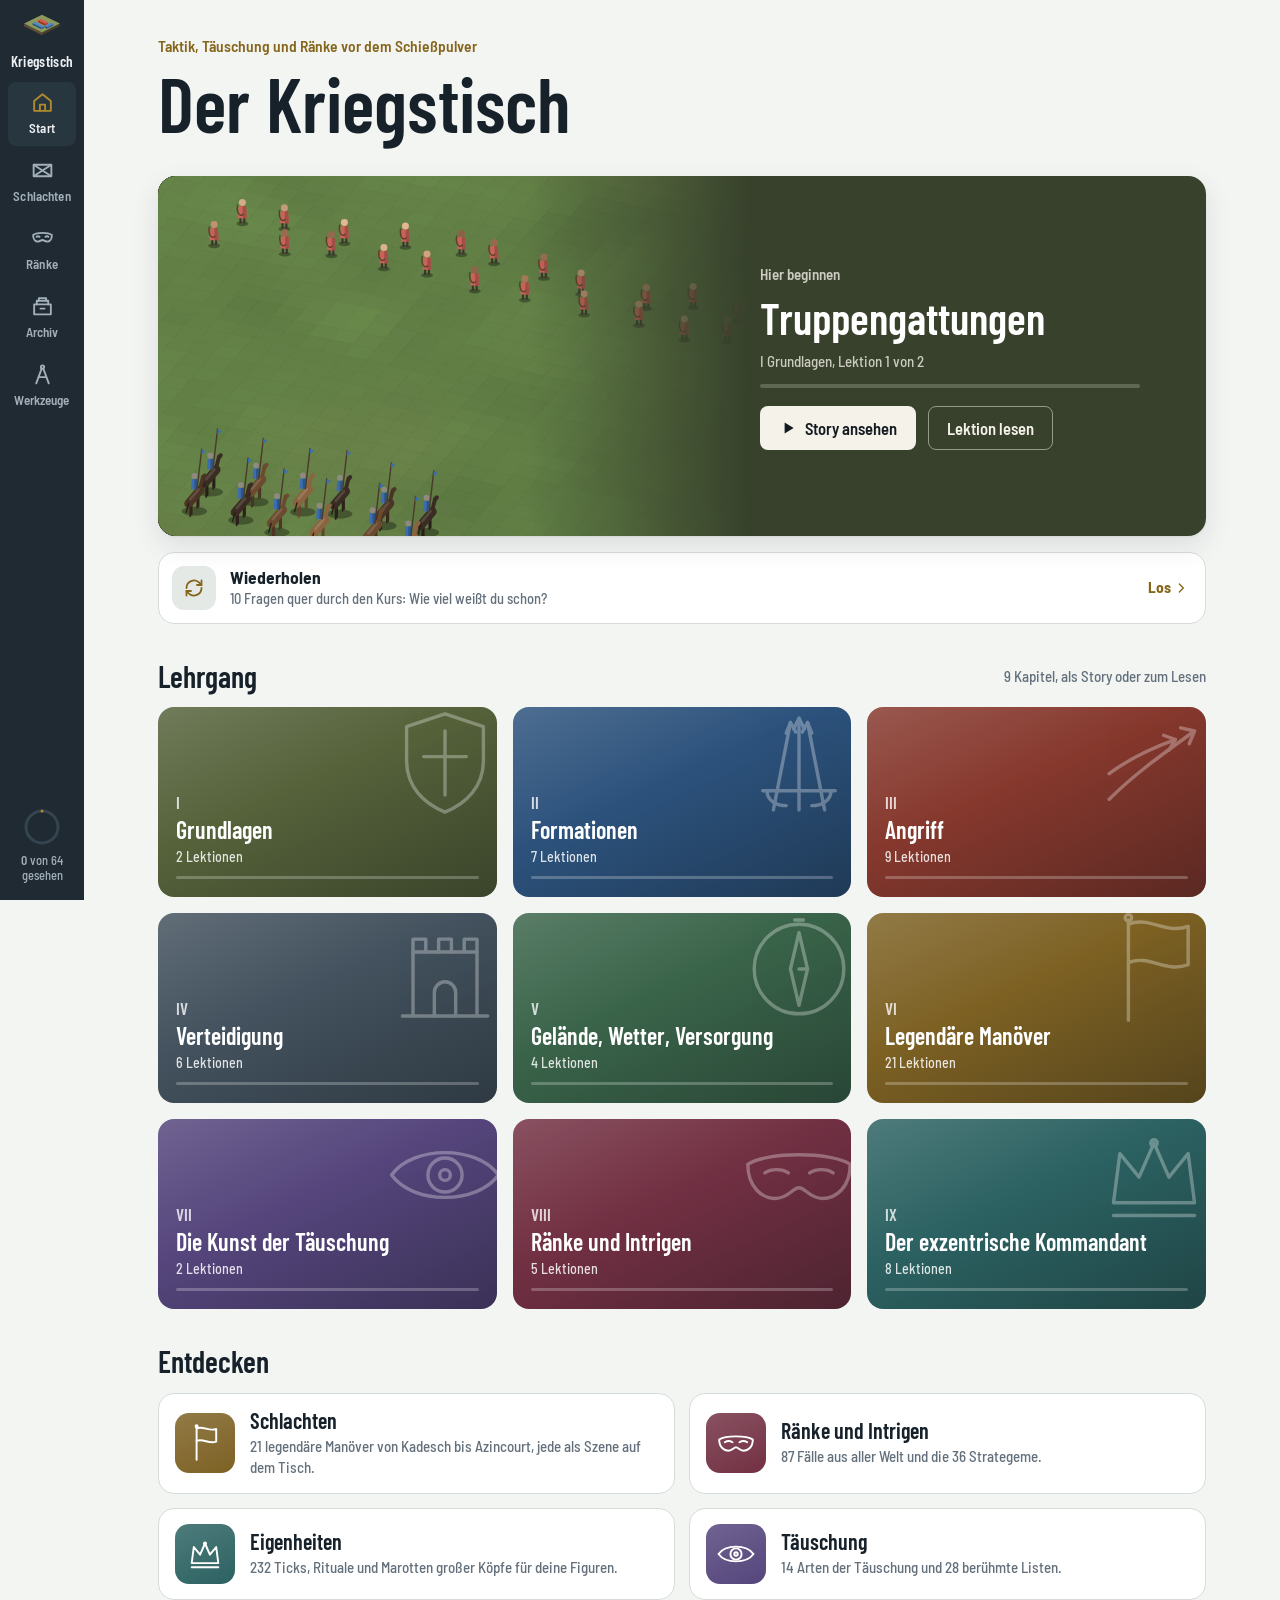
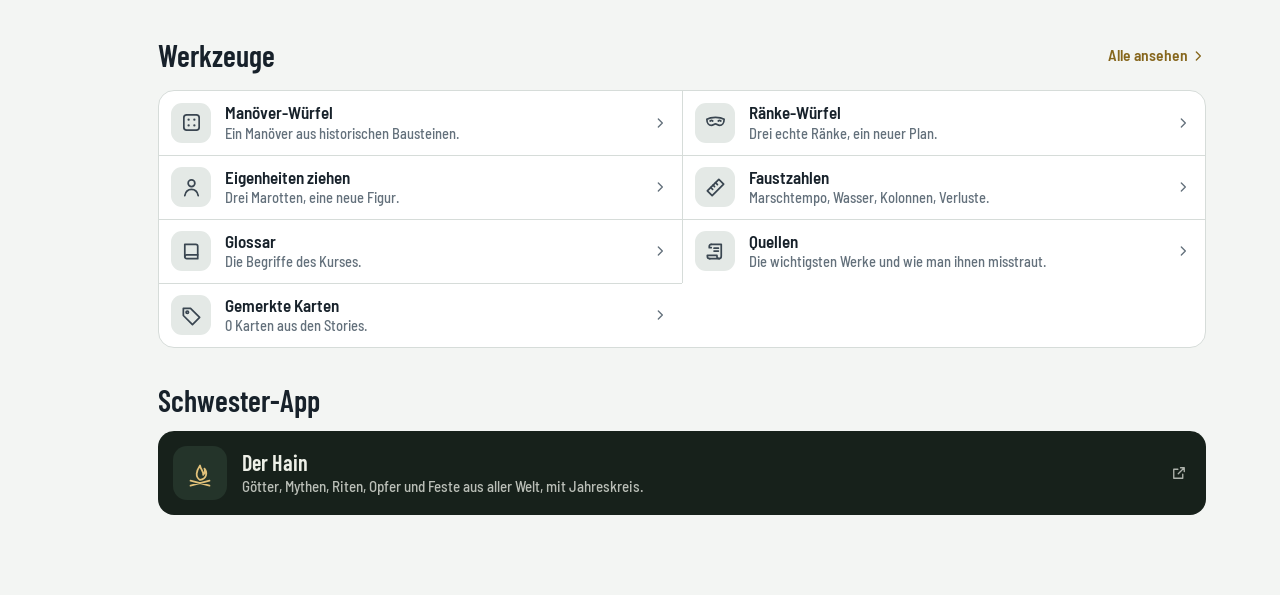
==== commit e5734e3b: "Übersichten im neuen Stil, Wiederholungsmodus, zwei neue Stories Kriegstisch: Ränke-Reiter führt auf" ====
--- a/index.html
+++ b/index.html
@@ -471,6 +471,63 @@
 .ll-st span { width: 34px; height: 34px; border-radius: 50%; display: grid; place-items: center; background: var(--sunk); transition: background 0.15s ease; }
 .ll-st:hover span { background: var(--line); }
 .ll-st svg { width: 13px; height: 13px; margin-left: 2px; }
+/* ---------- Übersichten im neuen Stil ---------- */
+.practice { display: grid; grid-template-columns: 44px minmax(0, 1fr) auto; gap: 14px; align-items: center; margin-top: -20px; padding: 13px 16px 13px 13px; border-radius: 16px; border: 1px solid var(--line); background: var(--raise); color: var(--ink); text-decoration: none; transition: border-color 0.15s ease; }
+.practice:hover { border-color: var(--line-2); }
+.pr-i { width: 44px; height: 44px; border-radius: 12px; display: grid; place-items: center; background: var(--sunk); color: var(--accent); }
+.pr-i svg { width: 24px; height: 24px; }
+.pr-b b { display: block; font-family: var(--f-ui); font-size: 17.5px; font-weight: 700; line-height: 1.2; }
+.pr-b small { display: block; font-family: var(--f-ui); font-size: 14.5px; line-height: 1.35; color: var(--muted); margin-top: 1px; }
+.pr-go { display: inline-flex; align-items: center; gap: 2px; font-family: var(--f-ui); font-size: 15.5px; font-weight: 700; color: var(--accent); }
+.pr-go svg { width: 16px; height: 16px; }
+.chap-head .btn.ghost svg, .resume-card .btn.ghost svg { width: 18px; height: 18px; }
+/* Schlachten als Karten auf der Zeitleiste */
+.era > h2.h2 { border-bottom: 0; padding-bottom: 2px; font-size: 24px; }
+.era .bt-list { list-style: none; padding: 0; display: grid; gap: 8px; }
+.era .bt-list li { display: grid; grid-template-columns: minmax(0, 1fr) auto; align-items: center; border-radius: 14px; border: 1px solid var(--line); background: var(--raise); transition: border-color 0.15s ease; }
+.era .bt-list li:hover { border-color: var(--line-2); }
+.era .bt-list a { display: grid; grid-template-columns: 70px minmax(0, 1fr); gap: 14px; align-items: center; padding: 12px 6px 12px 12px; border: 0; color: var(--ink); text-decoration: none; }
+.era .bt-list .yr { font-family: var(--f-head); font-weight: 600; font-size: 22px; line-height: 1.1; text-align: right; color: var(--ink-2); }
+.era .bt-list li.done .yr { color: var(--accent); }
+.era .bt-list .bd { display: grid; gap: 1px; min-width: 0; }
+.era .bt-list b { font-family: var(--f-head); font-weight: 600; font-size: 21px; line-height: 1.12; }
+.era .bt-list .sub { font-family: var(--f-ui); font-size: 15.5px; font-weight: 500; line-height: 1.3; color: var(--ink-2); }
+.era .bt-list small { font-family: var(--f-ui); font-size: 14px; line-height: 1.35; color: var(--muted); }
+@container main (min-width: 980px) { .era .bt-list { grid-template-columns: repeat(2, minmax(0, 1fr)); gap: 10px 12px; } .timeline { max-width: none; } }
+/* Aufklappbare Karten in den Archiven */
+.qk-grid { columns: auto; display: grid; grid-template-columns: repeat(auto-fill, minmax(min(100%, 340px), 1fr)); gap: 10px 14px; align-items: start; }
+details.ac { border-radius: 14px; border: 1px solid var(--line); background: var(--raise); transition: border-color 0.15s ease; }
+details.ac:hover, details.ac[open] { border-color: var(--line-2); }
+.qk-card.ac { display: block; padding: 0; border-top: 1px solid var(--line); }
+details.ac > summary { list-style: none; display: grid; grid-template-columns: minmax(0, 1fr) 16px; gap: 3px 10px; padding: 13px 14px 14px 16px; cursor: pointer; border-radius: 14px; }
+details.ac > summary::-webkit-details-marker { display: none; }
+details.ac > summary > :not(svg) { grid-column: 1; }
+details.ac > summary > svg { grid-column: 2; grid-row: 1 / span 3; align-self: center; width: 16px; height: 16px; color: var(--muted); transition: transform 0.2s ease; }
+details.ac[open] > summary > svg { transform: rotate(90deg); }
+.ac-h { display: flex; align-items: baseline; justify-content: space-between; gap: 10px; }
+.ac-h b { font-family: var(--f-head); font-weight: 600; font-size: 21px; line-height: 1.12; }
+.ac-h .rel { flex: none; display: inline-flex; align-items: center; gap: 5px; font-family: var(--f-ui); font-size: 13.5px; font-weight: 600; }
+.ac-h .rel svg { width: 12px; height: 12px; }
+.ac-m { font-family: var(--f-ui); font-size: 14.5px; line-height: 1.35; color: var(--muted); }
+.ac-m .yr { color: var(--ink-2); font-weight: 600; font-variant-numeric: tabular-nums; }
+.ac-t { display: -webkit-box; -webkit-line-clamp: 2; -webkit-box-orient: vertical; overflow: hidden; margin-top: 3px; font-size: 15.5px; line-height: 1.5; color: var(--ink-2); }
+details.ac[open] .ac-t { display: none; }
+.ac-b { display: grid; gap: 8px; padding: 0 16px 16px; }
+.ac-b > p { font-size: 16px; line-height: 1.58; }
+.ac-b .tags { display: flex; flex-wrap: wrap; gap: 4px 14px; font-family: var(--f-ui); font-size: 14.5px; font-weight: 600; color: var(--ink-2); }
+.ac-b .use { font-size: 15.5px; color: var(--ink-2); padding-left: 12px; border-left: 2px solid var(--line-2); }
+.ac-b .use b { font-family: var(--f-ui); font-weight: 700; color: var(--ink); margin-right: 4px; }
+.ac-b .src, .ac-b .meta { font-family: var(--f-ui); font-size: 14px; line-height: 1.4; color: var(--muted); }
+.more-btn { grid-column: 1 / -1; justify-self: center; margin-top: 6px; }
+.more-btn .note { font-weight: 500; }
+.masters { display: grid; gap: 8px; max-width: 820px; }
+.kats.kats-grid { grid-template-columns: repeat(2, minmax(0, 1fr)); gap: 8px; border-top: 0; }
+.kats-grid .kat { gap: 2px; padding: 11px 12px 12px; border: 1px solid var(--line); border-radius: 14px; background: var(--raise); }
+.kats-grid .kat:hover { border-color: var(--line-2); }
+.kats-grid .kat b { font-size: 18px; line-height: 1.12; }
+.kats-grid .kat span { display: -webkit-box; -webkit-line-clamp: 3; -webkit-box-orient: vertical; overflow: hidden; font-size: 14px; line-height: 1.4; }
+.kats-grid .kat small { font-size: 13.5px; margin-top: 3px; }
+@container main (min-width: 760px) { .kats.kats-grid { grid-template-columns: repeat(3, minmax(0, 1fr)); gap: 10px; } .kats-grid .kat b { font-size: 20px; } .kats-grid .kat span { font-size: 15px; } }
 /* Zeitleiste der Schlachten */
 .timeline { display: grid; gap: 34px; max-width: 880px; }
 .era { display: grid; gap: 4px; }
@@ -678,6 +735,10 @@
 .st-card.t-duo, .st-card.t-list, .st-card.t-quiz, .st-card.t-quiz-order, .st-card.t-quote { grid-template-rows: minmax(0, auto); }
 .st-txt { min-height: 0; overflow-y: auto; overscroll-behavior: contain; scrollbar-width: none; }
 .st-txt::-webkit-scrollbar { display: none; }
+.st-score.big { font-family: var(--f-head); font-weight: 600; font-size: 42px; line-height: 1.05; color: #fff; }
+.st-links { list-style: none; padding: 0; display: grid; gap: 4px; margin-bottom: 4px; }
+.st-links .linkbtn { min-height: 36px; padding: 0; border: 0; background: none; color: var(--st-ink); font-family: var(--f-ui); font-size: 17px; font-weight: 600; text-decoration: underline; text-underline-offset: 3px; text-decoration-color: rgba(255, 255, 255, 0.4); cursor: pointer; text-align: left; }
+.st-ctx { font-style: italic; }
 @media (max-height: 700px) {
   .st-txt { gap: 8px; padding: 14px 22px 24px; }
   .st-txt h1 { font-size: clamp(38px, 11vw, 50px); }
@@ -7649,7 +7710,6 @@
 L.raenke = {
   title: 'Die Spiele im Hintergrund', nav: 'Ränke im Überblick',
   lead: 'Schlachten entscheiden seltener über einen Krieg, als man denkt. Oft ist er vorher entschieden: durch einen Brief, der nie ankam, ein Tor, das jemand von innen öffnete, ein Gerücht, das ein Heer schneller auflöste als jede Reiterei. Dieses Kapitel sammelt die Spiele im Hintergrund.',
-  render: 'raenkeIntro', renderLast: true,
   body: [
     { h: 'Was Ränke von Manövern unterscheidet', html: '<p>Ein Manöver arbeitet mit Truppen auf einem Feld, das beide Seiten sehen können. Ränke arbeiten mit dem, was die Gegenseite weiß, glaubt, fürchtet und begehrt. Ihr Werkzeug sind Menschen: Boten, Diener, Händler, Geiseln, Bräute, Überläufer. Ihr Schlachtfeld ist die Nachricht.</p><p>Darum taugen Ränke so gut für einen Roman. Sie verlangen Figuren mit Motiven, sie leben von Geheimnissen, und sie haben einen Preis, der sich erst spät zeigt. Ein Feldherr, der nur Truppen bewegt, ist ein Handwerker. Einer, der den Gegner dazu bringt, sich selbst zu schlagen, ist eine Figur.</p>' },
     { h: 'Wie dieses Kapitel aufgebaut ist', html: '<p>Das <a href="#raenke-archiv">Archiv der Ränke</a> sammelt ' + (n ? n + ' ' : '') + 'überlieferte Fälle aus aller Welt bis etwa 1500, jeweils mit dem Trick dahinter, dem Gegenzug und einem Hinweis für deinen Roman. <a href="#strategeme">Die 36 Strategeme</a> sind die klassische chinesische Sammlung von Listen. <a href="#raenke-schreiben">Ränke schreiben</a> zeigt, wie man Intrigen für Leser baut, und der <a href="#raenke-wuerfel">Ränke-Würfel</a> mischt echte Fälle zu einem neuen Plan.</p>' },
@@ -8930,6 +8990,50 @@
 
 })();
 
+/* ---- stories-7.js ---- */
+/* Kriegstisch – handgeschriebene Stories für zwei Nachschlage-Lektionen: Kabinett der Listen und Faustzahlen */
+(function () {
+const KT = window.KT; KT.stories = KT.stories || {};
+
+KT.stories.kabinett = {
+  take: ['Stiehl den Mechanismus, nicht die Geschichte.', 'Die beste Tarnung ist das, was der Gegner jeden Tag sieht.', 'Greif dort an, wo der Gegner hinmuss, nicht wo er stark ist.'],
+  cards: [
+    { t: 'cover', title: 'Kabinett der Listen', sub: 'Sechs Kniffe aus zweitausend Jahren und wie du sie stiehlst', art: 'crown' },
+    { t: 'text', h: 'Stiehl den Mechanismus', p: 'Jede Karte im Kabinett ist ein Samenkorn für eine Romanszene. Entscheidend ist nicht die Geschichte, sondern der Mechanismus dahinter. Der funktioniert auch in deiner Welt.', art: 'quill', key: true },
+    { t: 'text', h: 'Der Sandsackdamm', p: 'Über Nacht staut Han Xin den Fluss mit Sandsäcken. Dann watet er hinüber, greift an und flieht zum Schein. Long Ju setzt ihm ins Flussbett nach, und in diesem Moment wird der Damm geöffnet.', art: 'river' },
+    { t: 'quiz', q: 'Wozu braucht Han Xin die Scheinflucht?', opts: ['Long Ju soll im Flussbett stehen, wenn die Flut kommt', 'Seine Männer brauchen Zeit, um den Damm zu bauen', 'Long Ju soll die Verfolgung aufgeben'], a: 0, why: 'Die Flut trifft nur, wer im Flussbett steht, und die Scheinflucht zieht Long Ju genau dorthin. Sein Hochmut half nach: Er hielt Han Xin für leicht zu schlagen.' },
+    { t: 'text', h: 'Holzfäller mit Klingen', p: 'So erzählt es die bretonische Überlieferung: Bertrand du Guesclin lässt seine Männer als Holzfäller Feuerholz zur Burg Grand-Fougeray bringen. Die Waffen stecken im Reisig. Als das Tor aufgeht, halten sie es.', art: 'tower' },
+    { t: 'text', h: 'Die erbeuteten Banner', p: 'Prinz Edward erbeutet nachts die Banner von Simon de Montforts Sohn und marschiert mit ihnen an der Spitze auf Evesham zu. Simon hält das Heer für den Entsatz seines Sohnes, bis die königliche Standarte auftaucht.', art: 'banner' },
+    { t: 'quiz', q: 'Was haben die Holzfäller und die Banner gemeinsam?', opts: ['Beide brauchen einen Verräter hinter den Mauern', 'Der Gegner sieht, was er erwartet, und öffnet sich selbst', 'Beide gelingen nur im Schutz der Nacht'], a: 1, why: 'Ein Tor öffnet sich für das, was jeden Tag kommt, und ein Heer unter vertrauten Bannern wirkt wie ein Freund. Die Tarnung passt genau zur Erwartung des Gegners.' },
+    { t: 'text', h: 'Kamele als Wasserschläuche', p: 'Khalid ibn al-Walid nimmt eine Route, die niemand für möglich hält: sechs Tage ohne Wasserstelle. Vorher trinken etwa zwanzig Kamele übermäßig. Unterwegs schlachtet man eines nach dem anderen und trinkt das Wasser aus ihren Mägen.', art: 'compass' },
+    { t: 'text', h: 'Ins Leere schlagen', p: 'Wei belagert Handan, die Hauptstadt von Zhao. Qi schickt sein Heer nicht dorthin, sondern bedroht Daliang, die unverteidigte Hauptstadt von Wei. Wei bricht die Belagerung ab, eilt heim und läuft bei Guiling in einen Hinterhalt.', art: 'pincer' },
+    { t: 'quiz', q: 'Warum zieht Qi nicht direkt nach Handan?', opts: ['Handan liegt zu weit entfernt für einen Entsatz', 'Qi will Zhao schwächen und Handan fallen lassen', 'Wei muss heimeilen, und Qi wartet auf dem Weg'], a: 2, why: 'Greif nicht an, wo der Gegner stark ist, sondern dort, wo er hinmuss. Wei eilte heim und lief bei Guiling in den Hinterhalt, den Sun Bin geplant hatte.' },
+    { t: 'text', h: 'Das Gerücht, das einen General absetzte', p: 'Lian Po hält das Heer von Zhao hinter Mauern, und Qin kommt nicht voran. Da streuen Agenten aus Qin, man fürchte nur den jungen Zhao Kuo. Zhao setzt Lian Po ab, und Qin lockt den Neuen vor seine Mauern.', art: 'letter' },
+    { t: 'list', h: 'Bausteine zum Stehlen', items: ['Die Natur arbeitet mit: Wasser, Wüste, Dunkelheit', 'Eine Tarnung, die zur Erwartung passt: Holz, Banner, Händler', 'Druck dort, wo der Gegner hinmuss, nicht wo er stark ist', 'Ein Gerücht, das der Gegner gern glaubt', 'Hochmut beim Gegner als Schmiermittel'] },
+    { t: 'novel', p: 'Kombiniere zwei Karten zu einer neuen List und verlege sie in eine andere Welt. Der Sandsackdamm funktioniert auch mit einem Mühlwehr, die Holzfäller von Fougeray auch als Wasserträger oder Pilger.' },
+  ],
+};
+
+KT.stories.realismus = {
+  take: ['Ein Heer ist so schnell wie sein Tross.', 'Wasser und Futter bestimmen den Weg, nicht die Karte.', 'Die meisten Toten fallen auf der Flucht, nicht an der Front.'],
+  cards: [
+    { t: 'cover', title: 'Faustzahlen', sub: 'Schätz mal: Wie weit, wie schnell, wie viel?', art: 'compass' },
+    { t: 'text', h: 'Leser rechnen mit', p: 'Leser verzeihen viel, aber kein Heer, das an einem Tag hundert Kilometer schafft oder tagelang ohne Wasser kämpft. Ein paar Zahlen genügen, damit dein Feldzug glaubwürdig bleibt.', art: 'scroll' },
+    { t: 'quiz', q: 'Wie weit kommt ein großes Heer mit Tross an einem Tag?', opts: ['13 bis 19 Kilometer', '35 bis 45 Kilometer', '60 bis 80 Kilometer'], a: 0, why: 'Ein großes Heer schafft meist 13 bis 19 Kilometer am Tag, mit schwerem Tross oft weniger. 19 Kilometer gelten schon als schnell.' },
+    { t: 'text', h: 'So schnell wie der Tross', p: 'Ochsen gehen halb so schnell wie Fußvolk und ziehen nur etwa fünf Stunden am Tag. Ein Gewaltmarsch schafft bis zu 56 Kilometer, aber danach ist die Infanterie schnell verbraucht.', art: 'banner' },
+    { t: 'quiz', q: 'Wie kam mongolische Reiterei auf bis zu 95 Kilometer am Tag?', opts: ['Sie ritt nur in der Kühle der Nacht', 'Sie folgte festen Straßen mit Rasthäusern', 'Jeder Mann hatte mindestens drei Pferde'], a: 2, why: 'Mit mindestens drei Pferden pro Mann konnte die mongolische Reiterei solche Strecken auch über lange Zeit halten.' },
+    { t: 'text', h: 'Das vergessene Wasser', p: 'Ein Pferd trinkt rund 30 Liter am Tag, ein Soldat braucht etwa 2 Liter und 1,4 Kilo Getreide. Hattin, Carrhae und Ankara wurden auch durch Durst entschieden.', art: 'river', key: true },
+    { t: 'quiz', q: 'Was braucht ein Heer von 65 000 Mann und 15 000 Tieren am Tag?', opts: ['Etwa 100 Tonnen Nahrung und Wasser', 'Etwa 1000 Tonnen Nahrung und Wasser', 'Etwa 10 000 Tonnen Nahrung und Wasser'], a: 1, why: 'Rund 1000 Tonnen Nahrung und Wasser am Tag. Deshalb folgen Heere Flüssen, Straßen und Ernten.' },
+    { t: 'text', h: 'Flugweite ist nicht Reichweite', p: 'Ein Langbogen schießt 250 bis 300 Meter weit. Gezielt und wirksam trifft er deutlich näher, und gegen Plattenpanzer richtet er kaum etwas aus.', art: 'arrows' },
+    { t: 'quiz', q: 'Deine Bogenschützen stehen 250 Meter vor schwer gepanzerten Rittern. Was ist realistisch?', opts: ['Die Pfeile erreichen sie, durchschlagen Platten aber kaum', 'Jeder Treffer durchschlägt die Rüstung', 'Die Pfeile fallen weit vor den Rittern zu Boden'], a: 0, why: 'Rund 250 Meter ist ungefähr die Flugweite. Wirksam und gezielt schießt man deutlich näher, und gegen Plattenpanzer helfen Pfeile kaum.' },
+    { t: 'text', h: 'Wo die Toten fallen', p: 'Die meisten Toten fallen nicht im Gedränge an der Front, sondern wenn eine Seite flieht und verfolgt wird. Bei Kortrijk 1302 ging die Verfolgung über mehr als zehn Kilometer.', art: 'sword' },
+    { t: 'text', h: 'Riesenzahlen', p: 'Antike und mittelalterliche Heereszahlen sind fast immer zu hoch. Die Millionen des Xerxes sind unmöglich. Rechne lieber mit dem, was Straßen, Brunnen und Felder tragen können.', art: 'eye' },
+    { t: 'list', h: 'Der Spickzettel', items: ['Großes Heer: 13 bis 19 Kilometer am Tag', 'Soldat: 1,4 Kilo Getreide und 2 Liter Wasser am Tag', 'Pferd: 9 Kilo Futter und 30 Liter Wasser am Tag', '1000 Mann in Kolonne: 200 bis 300 Meter, mit Tross etwa doppelt', 'Rüstung eines Ritters: etwa 23 bis 27 Kilo'] },
+    { t: 'novel', p: 'Zahlen erzeugen Handlung. Lass deinen Feldherrn sichtbar rechnen: Wie viele Tage bis zum Fluss, wie viele Brunnen auf dem Weg? Und eine falsche Zahl im Kopf des Gegners ist der Motor vieler Listen, bei Maling die Zahl der Herdfeuer.' },
+  ],
+};
+})();
+
 /* ---- app.js ---- */
 /* =====================================================================
    Kriegstisch – Oberfläche: Rahmen, Bereiche, Lektionen, Tisch
@@ -8945,6 +9049,7 @@
 const ICON = {
   mark: '<svg viewBox="0 0 40 40" aria-hidden="true"><path d="M1.2 19.6L20 29L20 31.82L1.2 22.42Z" fill="#5E4C37"/><path d="M38.8 19.6L20 29L20 31.82L38.8 22.42Z" fill="#4A3B2B"/><path d="M20 10.2L38.8 19.6L20 29L1.2 19.6Z" fill="#8B9A5C"/><path d="M15.86 18.19L23.2 21.86L23.2 19.6L15.86 15.93Z" fill="#9C2F26"/><path d="M26.02 20.45L23.2 21.86L23.2 19.6L26.02 18.19Z" fill="#B83C31"/><path d="M18.68 14.52L26.02 18.19L23.2 19.6L15.86 15.93Z" fill="#D45A4E"/><path d="M10.04 20.82L19.44 25.52L19.44 23.64L10.04 18.94Z" fill="#24508A"/><path d="M22.07 24.21L19.44 25.52L19.44 23.64L22.07 22.33Z" fill="#2F62A3"/><path d="M12.67 17.63L22.07 22.33L19.44 23.64L10.04 18.94Z" fill="#5287CB"/><path d="M22.73 23.69L25.36 25.01L25.36 23.13L22.73 21.81Z" fill="#24508A"/><path d="M31.94 21.72L25.36 25.01L25.36 23.13L31.94 19.84Z" fill="#2F62A3"/><path d="M29.31 18.52L31.94 19.84L25.36 23.13L22.73 21.81Z" fill="#5287CB"/></svg>',
   lehrgang: SV('<path d="M4 10.5L12 4l8 6.5V20H4z"/><path d="M9.5 20v-6h5v6"/>'),
+  repeat: SV('<path d="M4.5 12a7.5 7.5 0 0 1 12.8-5.3L19.5 9"/><path d="M19.5 4.5V9H15"/><path d="M19.5 12a7.5 7.5 0 0 1-12.8 5.3L4.5 15"/><path d="M4.5 19.5V15H9"/>'),
   map: SV('<path d="M3.5 6.5l5.5-2 6 2 5.5-2v13l-5.5 2-6-2-5.5 2z"/><path d="M9 4.5v13M15 6.5v13"/>'),
   schlachten: SV('<rect x="3.5" y="6.5" width="17" height="11" rx=".5"/><path d="M3.5 6.5l17 11M20.5 6.5l-17 11"/>'),
   archiv: SV('<path d="M4 10h16v9.5H4z"/><path d="M6.5 10V6.5h11V10"/><path d="M8.5 6.5V4h7v2.5"/><path d="M10 14h4"/>'),
@@ -8995,7 +9100,7 @@
 const DESTS = [
   { id: 'lehrgang', label: 'Start', href: 'start' },
   { id: 'schlachten', label: 'Schlachten', href: 'schlachten' },
-  { id: 'raenke', label: 'Ränke', href: 'raenke' },
+  { id: 'raenke', label: 'Ränke', href: 'intrigen' },
   { id: 'archiv', label: 'Archiv', href: 'marotten' },
   { id: 'werkzeuge', label: 'Werkzeuge', href: 'werkzeuge' },
 ].filter((d) => (d.id !== 'archiv' || KT.lessons.marotten) && (d.id !== 'raenke' || KT.lessons.raenke));
@@ -9143,7 +9248,7 @@
 function info(title, items, color) { if (!items || !items.length) return ''; return '<section class="info"><h3>' + (color ? '<i class="sw" style="--c:' + color + '"></i>' : '') + esc(title) + '</h3><ul>' + items.map((x) => '<li>' + x + '</li>').join('') + '</ul></section>'; }
 function renderLesson(id) {
   const L = KT.lessons[id]; const ch = CHAP[id]; const idx = ORDER.indexOf(id); const pos = ch.items.indexOf(id) + 1; const dest = destOf(id);
-  const hubHref = dest === 'schlachten' ? 'schlachten' : dest === 'werkzeuge' ? 'werkzeuge' : dest === 'raenke' ? 'raenke' : 'kapitel-' + (KT.chapters.indexOf(ch) + 1);
+  const hubHref = dest === 'schlachten' ? 'schlachten' : dest === 'werkzeuge' ? 'werkzeuge' : dest === 'raenke' ? 'intrigen' : 'kapitel-' + (KT.chapters.indexOf(ch) + 1);
   let h = '<div class="page"><header class="l-head"><p class="crumb"><a href="#' + hubHref + '">' + esc(ch.title) + '</a><span class="pos">Lektion ' + pos + ' von ' + ch.items.length + '</span></p><h1 class="h1">' + esc(L.title) + '</h1>' + whenHTML(L.when) + (L.lead ? '<p class="lead">' + L.lead + '</p>' : '') + storyBtn(id) + '</header>';
   if (L.scene) h += '<div id="tableSlot"></div>';
   if (L.trick) h += '<div class="trick"><p class="t-h">Der Trick</p><p>' + L.trick + '</p></div>';
@@ -9193,6 +9298,7 @@
   const chDone = ch.items.filter((x) => seen.has(x)).length; const fresh = !seen.size;
   let h = '<div class="page home"><header class="home-head"><div><p class="eyebrow">Taktik, Täuschung und Ränke vor dem Schießpulver</p><h1 class="display">Der Kriegstisch</h1></div>' + (seen.size ? '<div class="home-prog">' + ring(seen.size / ORDER.length) + '<span><b class="tnum">' + seen.size + '</b> von ' + ORDER.length + ' Lektionen</span></div>' : '') + '</header>';
   h += '<section class="resume-card" style="--sc:' + CH_COLORS[ci] + '" aria-label="' + (fresh ? 'Hier beginnen' : 'Weitermachen') + '"><div class="rc-art" id="rcArt"' + (S && S.hasStory(id) ? ' data-story="' + id + '" data-seq="' + ci + '"' : '') + '>' + (L.scene ? '' : motif(CH_ART[ci])) + '</div><div class="rc-b"><p class="rc-k">' + (fresh ? 'Hier beginnen' : 'Weiter mit') + '</p><h2>' + esc(L.nav || L.title) + '</h2><p class="rc-m">' + esc(ch.num + '  ' + ch.title) + ', Lektion ' + (ch.items.indexOf(id) + 1) + ' von ' + ch.items.length + '</p><div class="rc-bar"><i style="width:' + (chDone / ch.items.length * 100).toFixed(1) + '%"></i></div><div class="row">' + (S && S.hasStory(id) ? '<button type="button" class="btn light" data-story="' + id + '" data-seq="' + ci + '">' + ICON.play + 'Story ansehen</button>' : '') + '<a class="btn ghost" href="#' + id + '">Lektion lesen</a></div></div></section>';
+  if (S && S.reviewCount(null) >= 3) { const wk = S.weakCount(); h += '<a class="practice" href="#start" data-review=""><span class="pr-i">' + ICON.repeat + '</span><span class="pr-b"><b>Wiederholen</b><small>' + (seen.size ? '10 gemischte Fragen aus deinen Lektionen' + (wk ? ', mit ' + wk + (wk === 1 ? ' Wackelkandidat' : ' Wackelkandidaten') : '') : '10 Fragen quer durch den Kurs: Wie viel weißt du schon?') + '</small></span><span class="pr-go">Los' + ICON.chevR + '</span></a>'; }
   h += '<section class="sect"><div class="sect-row"><h2 class="h2">Lehrgang</h2><span class="note">' + KT.chapters.filter((c) => c.items.length).length + ' Kapitel, als Story oder zum Lesen</span></div><div class="chapters">';
   KT.chapters.forEach((c, k) => { if (!c.items.length) return; const d = c.items.filter((x) => seen.has(x)).length; h += '<a class="chap" href="' + chHref(c) + '" style="--sc:' + CH_COLORS[k] + '"><span class="chap-art">' + motif(CH_ART[k]) + '</span><span class="chap-b"><span class="chap-n">' + c.num + '</span><b>' + esc(c.title) + '</b><span class="chap-m">' + c.items.length + ' Lektionen' + (d ? ', ' + d + ' gesehen' : '') + '</span><span class="chap-bar"><i style="width:' + (d / c.items.length * 100).toFixed(1) + '%"></i></span></span></a>'; });
   h += '</div></section>';
@@ -9207,32 +9313,64 @@
   if (L.scene && TT.defs[L.scene]) { const art = $('#rcArt'); art.appendChild(stageEl); STAGE.load(L.scene, null); STAGE.setPov(null); STAGE.resetView(); STAGE.zoomBy(1.15); homeLabels = STAGE.showLabels; STAGE.showLabels = false; STAGE.readTheme(true); homeStage = true; if (!STAGE.reduced) setTimeout(() => { if (onHome()) STAGE.play(); }, 500); else STAGE.setTime(STAGE.sc.duration * 0.7); }
   document.title = 'Der Kriegstisch';
 }
+function lessonRows(ids, k) {
+  const S = window.KTStory;
+  return '<ol class="lesson-list">' + ids.map((id, i) => { const L = KT.lessons[id]; const sub = L.when ? splitWhen(L.when).date + (splitWhen(L.when).place ? ', ' + splitWhen(L.when).place : '') : firstSentence(String(L.lead || '').replace(/<[^>]+>/g, '')); return '<li' + (seen.has(id) ? ' class="done"' : '') + '><a href="#' + id + '"><span class="n">' + (i + 1) + '</span><span class="t"><b>' + esc(L.nav || L.title) + '</b><small>' + esc(sub) + '</small></span></a>' + (S && S.hasStory(id) ? '<button type="button" class="ll-st" data-story="' + id + '" data-seq="' + k + '" aria-label="' + esc((L.nav || L.title) + ' als Story ansehen') + '"><span>' + ICON.play + '</span></button>' : '') + '</li>'; }).join('') + '</ol>';
+}
+const reviewBtn = (k, cls) => { const S = window.KTStory; return S && S.reviewCount(k) >= 3 ? '<button type="button" class="btn ' + (cls || 'ghost') + '" data-review="' + (k === null ? '' : k) + '">' + ICON.repeat + 'Fragen wiederholen</button>' : ''; };
 function renderChapter(k) {
   const ch = KT.chapters[k]; const S = window.KTStory; const ids = ch.items; const d = ids.filter((x) => seen.has(x)).length;
   const first = (S && (ids.find((x) => S.hasStory(x) && !seen.has(x)) || ids.find((x) => S.hasStory(x)))) || null;
-  let h = '<div class="page"><header class="chap-head" style="--sc:' + CH_COLORS[k] + '"><div class="ch-art">' + motif(CH_ART[k]) + '</div><div class="ch-b"><p class="rc-k">Kapitel ' + ch.num + '</p><h1 class="h1">' + esc(ch.title) + '</h1><p>' + esc(CH_DESC[k] || '') + '</p><div class="rc-bar"><i style="width:' + (d / ids.length * 100).toFixed(1) + '%"></i></div><div class="row">' + (first ? '<button type="button" class="btn light" data-story="' + first + '" data-seq="' + k + '">' + ICON.play + (d ? 'Stories fortsetzen' : 'Kapitel als Story') + '</button>' : '') + '<span class="ch-m">' + ids.length + ' Lektionen, ' + d + ' gesehen</span></div></div></header>';
-  h += '<ol class="lesson-list">' + ids.map((id, i) => { const L = KT.lessons[id]; const sub = L.when ? splitWhen(L.when).date + (splitWhen(L.when).place ? ', ' + splitWhen(L.when).place : '') : firstSentence(String(L.lead || '').replace(/<[^>]+>/g, '')); return '<li' + (seen.has(id) ? ' class="done"' : '') + '><a href="#' + id + '"><span class="n">' + (i + 1) + '</span><span class="t"><b>' + esc(L.nav || L.title) + '</b><small>' + esc(sub) + '